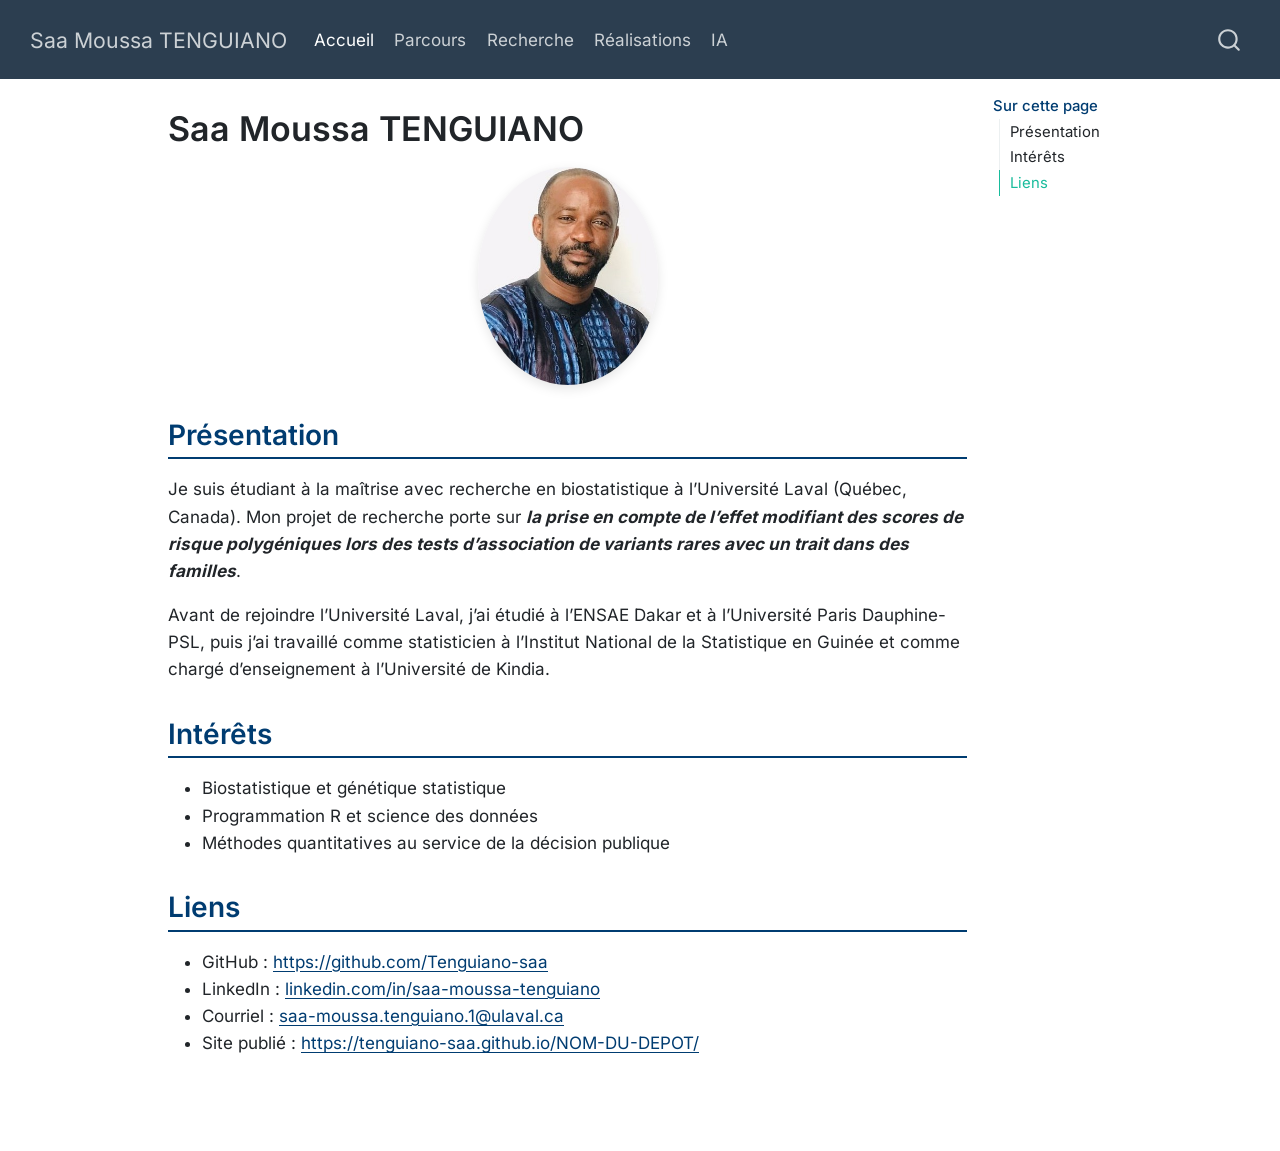
==== docs/index.html @ e4e44539 "Premier contenu du site" ====
<!DOCTYPE html>
<html xmlns="http://www.w3.org/1999/xhtml" lang="fr" xml:lang="fr"><head>

<meta charset="utf-8">
<meta name="generator" content="quarto-1.10.18">

<meta name="viewport" content="width=device-width, initial-scale=1.0, user-scalable=yes">


<title>Saa Moussa TENGUIANO</title>
<style>

span.smallcaps{font-variant: small-caps;}
div.columns{display: flex; gap: 1.5em;}
div.column{flex: auto;}
@media screen {
div.columns{gap: min(4vw, 1.5em);}
div.column{overflow-x: auto;}
}
div.hanging-indent{margin-left: 1.5em; text-indent: -1.5em;}
ul.task-list{list-style: none;}
ul.task-list li input[type="checkbox"] {
width: 0.8em;
margin: 0 0.8em 0.2em -1em;  vertical-align: middle;
}
</style>


<script>const headroomChanged = new CustomEvent("quarto-hrChanged", {
  detail: {},
  bubbles: true,
  cancelable: false,
  composed: false,
});

const announceDismiss = () => {
  const annEl = window.document.getElementById("quarto-announcement");
  if (annEl) {
    annEl.remove();

    const annId = annEl.getAttribute("data-announcement-id");
    window.localStorage.setItem(`quarto-announce-${annId}`, "true");
  }
};

const announceRegister = () => {
  const annEl = window.document.getElementById("quarto-announcement");
  if (annEl) {
    const annId = annEl.getAttribute("data-announcement-id");
    const isDismissed =
      window.localStorage.getItem(`quarto-announce-${annId}`) || false;
    if (isDismissed) {
      announceDismiss();
      return;
    } else {
      annEl.classList.remove("hidden");
    }

    const actionEl = annEl.querySelector(".quarto-announcement-action");
    if (actionEl) {
      actionEl.addEventListener("click", function (e) {
        e.preventDefault();
        // Hide the bar immediately
        announceDismiss();
      });
    }
  }
};

window.document.addEventListener("DOMContentLoaded", function () {
  let init = false;

  announceRegister();

  // Manage the back to top button, if one is present.
  let lastScrollTop = window.pageYOffset || document.documentElement.scrollTop;
  const scrollDownBuffer = 5;
  const scrollUpBuffer = 35;
  const btn = document.getElementById("quarto-back-to-top");
  const hideBackToTop = () => {
    btn.style.display = "none";
  };
  const showBackToTop = () => {
    btn.style.display = "inline-block";
  };
  if (btn) {
    window.document.addEventListener(
      "scroll",
      function () {
        const currentScrollTop =
          window.pageYOffset || document.documentElement.scrollTop;

        // Shows and hides the button 'intelligently' as the user scrolls
        if (currentScrollTop - scrollDownBuffer > lastScrollTop) {
          hideBackToTop();
          lastScrollTop = currentScrollTop <= 0 ? 0 : currentScrollTop;
        } else if (currentScrollTop < lastScrollTop - scrollUpBuffer) {
          showBackToTop();
          lastScrollTop = currentScrollTop <= 0 ? 0 : currentScrollTop;
        }

        // Show the button at the bottom, hides it at the top
        if (currentScrollTop <= 0) {
          hideBackToTop();
        } else if (
          window.innerHeight + currentScrollTop >=
          document.body.offsetHeight
        ) {
          showBackToTop();
        }
      },
      false
    );
  }

  function throttle(func, wait) {
    var timeout;
    return function () {
      const context = this;
      const args = arguments;
      const later = function () {
        clearTimeout(timeout);
        timeout = null;
        func.apply(context, args);
      };

      if (!timeout) {
        timeout = setTimeout(later, wait);
      }
    };
  }

  function headerOffset() {
    // Set an offset if there is are fixed top navbar
    const headerEl = window.document.querySelector("header.fixed-top");
    if (headerEl) {
      return headerEl.clientHeight;
    } else {
      return 0;
    }
  }

  function footerOffset() {
    const footerEl = window.document.querySelector("footer.footer");
    if (footerEl) {
      return footerEl.clientHeight;
    } else {
      return 0;
    }
  }

  function dashboardOffset() {
    const dashboardNavEl = window.document.getElementById(
      "quarto-dashboard-header"
    );
    if (dashboardNavEl !== null) {
      return dashboardNavEl.clientHeight;
    } else {
      return 0;
    }
  }

  function updateDocumentOffsetWithoutAnimation() {
    updateDocumentOffset(false);
  }

  function updateDocumentOffset(animated) {
    // set body offset
    const topOffset = headerOffset();
    const bodyOffset = topOffset + footerOffset() + dashboardOffset();
    const bodyEl = window.document.body;
    bodyEl.setAttribute("data-bs-offset", topOffset);
    bodyEl.style.paddingTop = topOffset + "px";

    // deal with sidebar offsets
    const sidebars = window.document.querySelectorAll(
      ".sidebar, .headroom-target"
    );
    sidebars.forEach((sidebar) => {
      if (!animated) {
        sidebar.classList.add("notransition");
        // Remove the no transition class after the animation has time to complete
        setTimeout(function () {
          sidebar.classList.remove("notransition");
        }, 201);
      }

      if (window.Headroom && sidebar.classList.contains("sidebar-unpinned")) {
        sidebar.style.top = "0";
        sidebar.style.maxHeight = "100vh";
      } else {
        sidebar.style.top = topOffset + "px";
        sidebar.style.maxHeight = "calc(100vh - " + topOffset + "px)";
      }
    });

    // allow space for footer
    const mainContainer = window.document.querySelector(".quarto-container");
    if (mainContainer) {
      mainContainer.style.minHeight = "calc(100vh - " + bodyOffset + "px)";
    }

    // link offset
    let linkStyle = window.document.querySelector("#quarto-target-style");
    if (!linkStyle) {
      linkStyle = window.document.createElement("style");
      linkStyle.setAttribute("id", "quarto-target-style");
      window.document.head.appendChild(linkStyle);
    }
    while (linkStyle.firstChild) {
      linkStyle.removeChild(linkStyle.firstChild);
    }
    if (topOffset > 0) {
      linkStyle.appendChild(
        window.document.createTextNode(`
      section:target::before {
        content: "";
        display: block;
        height: ${topOffset}px;
        margin: -${topOffset}px 0 0;
      }`)
      );
    }
    if (init) {
      window.dispatchEvent(headroomChanged);
    }
    init = true;
  }

  // initialize headroom
  var header = window.document.querySelector("#quarto-header");
  if (header && window.Headroom) {
    const headroom = new window.Headroom(header, {
      tolerance: 5,
      onPin: function () {
        const sidebars = window.document.querySelectorAll(
          ".sidebar, .headroom-target"
        );
        sidebars.forEach((sidebar) => {
          sidebar.classList.remove("sidebar-unpinned");
        });
        updateDocumentOffset();
      },
      onUnpin: function () {
        const sidebars = window.document.querySelectorAll(
          ".sidebar, .headroom-target"
        );
        sidebars.forEach((sidebar) => {
          sidebar.classList.add("sidebar-unpinned");
        });
        updateDocumentOffset();
      },
    });
    headroom.init();

    let frozen = false;
    window.quartoToggleHeadroom = function () {
      if (frozen) {
        headroom.unfreeze();
        frozen = false;
      } else {
        headroom.freeze();
        frozen = true;
      }
    };
  }

  window.addEventListener(
    "hashchange",
    function (e) {
      if (
        getComputedStyle(document.documentElement).scrollBehavior !== "smooth"
      ) {
        window.scrollTo(0, window.pageYOffset - headerOffset());
      }
    },
    false
  );

  // Observe size changed for the header
  const headerEl = window.document.querySelector("header.fixed-top");
  if (headerEl && window.ResizeObserver) {
    const observer = new window.ResizeObserver(() => {
      setTimeout(updateDocumentOffsetWithoutAnimation, 0);
    });
    observer.observe(headerEl, {
      attributes: true,
      childList: true,
      characterData: true,
    });
  } else {
    window.addEventListener(
      "resize",
      throttle(updateDocumentOffsetWithoutAnimation, 50)
    );
  }
  setTimeout(updateDocumentOffsetWithoutAnimation, 250);

  // fixup index.html links if we aren't on the filesystem
  if (window.location.protocol !== "file:") {
    const links = window.document.querySelectorAll("a");
    for (let i = 0; i < links.length; i++) {
      if (links[i].href) {
        links[i].dataset.originalHref = links[i].href;
        // only strip index.html at the end of the path (optionally followed
        // by a query or fragment) so that files like index.html.md
        // (alternate-format twins) are left alone (#14667)
        links[i].href = links[i].href.replace(/\/index\.html(?=[?#]|$)/, "/");
      }
    }

    // Fixup any sharing links that require urls
    // Append url to any sharing urls
    const sharingLinks = window.document.querySelectorAll(
      "a.sidebar-tools-main-item, a.quarto-navigation-tool, a.quarto-navbar-tools, a.quarto-navbar-tools-item"
    );
    for (let i = 0; i < sharingLinks.length; i++) {
      const sharingLink = sharingLinks[i];
      const href = sharingLink.getAttribute("href");
      if (href) {
        sharingLink.setAttribute(
          "href",
          href.replace("|url|", window.location.href)
        );
      }
    }

    // Scroll the active navigation item into view, if necessary
    const navSidebar = window.document.querySelector("nav#quarto-sidebar");
    if (navSidebar) {
      // Find the active item
      const activeItem = navSidebar.querySelector("li.sidebar-item a.active");
      if (activeItem) {
        // Wait for the scroll height and height to resolve by observing size changes on the
        // nav element that is scrollable
        const resizeObserver = new ResizeObserver((_entries) => {
          // The bottom of the element
          const elBottom = activeItem.offsetTop;
          const viewBottom = navSidebar.scrollTop + navSidebar.clientHeight;

          // The element height and scroll height are the same, then we are still loading
          if (viewBottom !== navSidebar.scrollHeight) {
            // Determine if the item isn't visible and scroll to it
            if (elBottom >= viewBottom) {
              navSidebar.scrollTop = elBottom;
            }

            // stop observing now since we've completed the scroll
            resizeObserver.unobserve(navSidebar);
          }
        });
        resizeObserver.observe(navSidebar);
      }
    }
  }
});
</script>
<script>/*!
 * headroom.js v0.12.0 - Give your page some headroom. Hide your header until you need it
 * Copyright (c) 2020 Nick Williams - http://wicky.nillia.ms/headroom.js
 * License: MIT
 */

!function(t,n){"object"==typeof exports&&"undefined"!=typeof module?module.exports=n():"function"==typeof define&&define.amd?define(n):(t=t||self).Headroom=n()}(this,function(){"use strict";function t(){return"undefined"!=typeof window}function d(t){return function(t){return t&&t.document&&function(t){return 9===t.nodeType}(t.document)}(t)?function(t){var n=t.document,o=n.body,s=n.documentElement;return{scrollHeight:function(){return Math.max(o.scrollHeight,s.scrollHeight,o.offsetHeight,s.offsetHeight,o.clientHeight,s.clientHeight)},height:function(){return t.innerHeight||s.clientHeight||o.clientHeight},scrollY:function(){return void 0!==t.pageYOffset?t.pageYOffset:(s||o.parentNode||o).scrollTop}}}(t):function(t){return{scrollHeight:function(){return Math.max(t.scrollHeight,t.offsetHeight,t.clientHeight)},height:function(){return Math.max(t.offsetHeight,t.clientHeight)},scrollY:function(){return t.scrollTop}}}(t)}function n(t,s,e){var n,o=function(){var n=!1;try{var t={get passive(){n=!0}};window.addEventListener("test",t,t),window.removeEventListener("test",t,t)}catch(t){n=!1}return n}(),i=!1,r=d(t),l=r.scrollY(),a={};function c(){var t=Math.round(r.scrollY()),n=r.height(),o=r.scrollHeight();a.scrollY=t,a.lastScrollY=l,a.direction=l<t?"down":"up",a.distance=Math.abs(t-l),a.isOutOfBounds=t<0||o<t+n,a.top=t<=s.offset[a.direction],a.bottom=o<=t+n,a.toleranceExceeded=a.distance>s.tolerance[a.direction],e(a),l=t,i=!1}function h(){i||(i=!0,n=requestAnimationFrame(c))}var u=!!o&&{passive:!0,capture:!1};return t.addEventListener("scroll",h,u),c(),{destroy:function(){cancelAnimationFrame(n),t.removeEventListener("scroll",h,u)}}}function o(t){return t===Object(t)?t:{down:t,up:t}}function s(t,n){n=n||{},Object.assign(this,s.options,n),this.classes=Object.assign({},s.options.classes,n.classes),this.elem=t,this.tolerance=o(this.tolerance),this.offset=o(this.offset),this.initialised=!1,this.frozen=!1}return s.prototype={constructor:s,init:function(){return s.cutsTheMustard&&!this.initialised&&(this.addClass("initial"),this.initialised=!0,setTimeout(function(t){t.scrollTracker=n(t.scroller,{offset:t.offset,tolerance:t.tolerance},t.update.bind(t))},100,this)),this},destroy:function(){this.initialised=!1,Object.keys(this.classes).forEach(this.removeClass,this),this.scrollTracker.destroy()},unpin:function(){!this.hasClass("pinned")&&this.hasClass("unpinned")||(this.addClass("unpinned"),this.removeClass("pinned"),this.onUnpin&&this.onUnpin.call(this))},pin:function(){this.hasClass("unpinned")&&(this.addClass("pinned"),this.removeClass("unpinned"),this.onPin&&this.onPin.call(this))},freeze:function(){this.frozen=!0,this.addClass("frozen")},unfreeze:function(){this.frozen=!1,this.removeClass("frozen")},top:function(){this.hasClass("top")||(this.addClass("top"),this.removeClass("notTop"),this.onTop&&this.onTop.call(this))},notTop:function(){this.hasClass("notTop")||(this.addClass("notTop"),this.removeClass("top"),this.onNotTop&&this.onNotTop.call(this))},bottom:function(){this.hasClass("bottom")||(this.addClass("bottom"),this.removeClass("notBottom"),this.onBottom&&this.onBottom.call(this))},notBottom:function(){this.hasClass("notBottom")||(this.addClass("notBottom"),this.removeClass("bottom"),this.onNotBottom&&this.onNotBottom.call(this))},shouldUnpin:function(t){return"down"===t.direction&&!t.top&&t.toleranceExceeded},shouldPin:function(t){return"up"===t.direction&&t.toleranceExceeded||t.top},addClass:function(t){this.elem.classList.add.apply(this.elem.classList,this.classes[t].split(" "))},removeClass:function(t){this.elem.classList.remove.apply(this.elem.classList,this.classes[t].split(" "))},hasClass:function(t){return this.classes[t].split(" ").every(function(t){return this.classList.contains(t)},this.elem)},update:function(t){t.isOutOfBounds||!0!==this.frozen&&(t.top?this.top():this.notTop(),t.bottom?this.bottom():this.notBottom(),this.shouldUnpin(t)?this.unpin():this.shouldPin(t)&&this.pin())}},s.options={tolerance:{up:0,down:0},offset:0,scroller:t()?window:null,classes:{frozen:"headroom--frozen",pinned:"headroom--pinned",unpinned:"headroom--unpinned",top:"headroom--top",notTop:"headroom--not-top",bottom:"headroom--bottom",notBottom:"headroom--not-bottom",initial:"headroom"}},s.cutsTheMustard=!!(t()&&function(){}.bind&&"classList"in document.documentElement&&Object.assign&&Object.keys&&requestAnimationFrame),s});
</script>
<script>/*!
 * clipboard.js v2.0.11
 * https://clipboardjs.com/
 *
 * Licensed MIT © Zeno Rocha
 */
!function(t,e){"object"==typeof exports&&"object"==typeof module?module.exports=e():"function"==typeof define&&define.amd?define([],e):"object"==typeof exports?exports.ClipboardJS=e():t.ClipboardJS=e()}(this,function(){return n={686:function(t,e,n){"use strict";n.d(e,{default:function(){return b}});var e=n(279),i=n.n(e),e=n(370),u=n.n(e),e=n(817),r=n.n(e);function c(t){try{return document.execCommand(t)}catch(t){return}}var a=function(t){t=r()(t);return c("cut"),t};function o(t,e){var n,o,t=(n=t,o="rtl"===document.documentElement.getAttribute("dir"),(t=document.createElement("textarea")).style.fontSize="12pt",t.style.border="0",t.style.padding="0",t.style.margin="0",t.style.position="absolute",t.style[o?"right":"left"]="-9999px",o=window.pageYOffset||document.documentElement.scrollTop,t.style.top="".concat(o,"px"),t.setAttribute("readonly",""),t.value=n,t);return e.container.appendChild(t),e=r()(t),c("copy"),t.remove(),e}var f=function(t){var e=1<arguments.length&&void 0!==arguments[1]?arguments[1]:{container:document.body},n="";return"string"==typeof t?n=o(t,e):t instanceof HTMLInputElement&&!["text","search","url","tel","password"].includes(null==t?void 0:t.type)?n=o(t.value,e):(n=r()(t),c("copy")),n};function l(t){return(l="function"==typeof Symbol&&"symbol"==typeof Symbol.iterator?function(t){return typeof t}:function(t){return t&&"function"==typeof Symbol&&t.constructor===Symbol&&t!==Symbol.prototype?"symbol":typeof t})(t)}var s=function(){var t=0<arguments.length&&void 0!==arguments[0]?arguments[0]:{},e=t.action,n=void 0===e?"copy":e,o=t.container,e=t.target,t=t.text;if("copy"!==n&&"cut"!==n)throw new Error('Invalid "action" value, use either "copy" or "cut"');if(void 0!==e){if(!e||"object"!==l(e)||1!==e.nodeType)throw new Error('Invalid "target" value, use a valid Element');if("copy"===n&&e.hasAttribute("disabled"))throw new Error('Invalid "target" attribute. Please use "readonly" instead of "disabled" attribute');if("cut"===n&&(e.hasAttribute("readonly")||e.hasAttribute("disabled")))throw new Error('Invalid "target" attribute. You can\'t cut text from elements with "readonly" or "disabled" attributes')}return t?f(t,{container:o}):e?"cut"===n?a(e):f(e,{container:o}):void 0};function p(t){return(p="function"==typeof Symbol&&"symbol"==typeof Symbol.iterator?function(t){return typeof t}:function(t){return t&&"function"==typeof Symbol&&t.constructor===Symbol&&t!==Symbol.prototype?"symbol":typeof t})(t)}function d(t,e){for(var n=0;n<e.length;n++){var o=e[n];o.enumerable=o.enumerable||!1,o.configurable=!0,"value"in o&&(o.writable=!0),Object.defineProperty(t,o.key,o)}}function y(t,e){return(y=Object.setPrototypeOf||function(t,e){return t.__proto__=e,t})(t,e)}function h(n){var o=function(){if("undefined"==typeof Reflect||!Reflect.construct)return!1;if(Reflect.construct.sham)return!1;if("function"==typeof Proxy)return!0;try{return Date.prototype.toString.call(Reflect.construct(Date,[],function(){})),!0}catch(t){return!1}}();return function(){var t,e=v(n);return t=o?(t=v(this).constructor,Reflect.construct(e,arguments,t)):e.apply(this,arguments),e=this,!(t=t)||"object"!==p(t)&&"function"!=typeof t?function(t){if(void 0!==t)return t;throw new ReferenceError("this hasn't been initialised - super() hasn't been called")}(e):t}}function v(t){return(v=Object.setPrototypeOf?Object.getPrototypeOf:function(t){return t.__proto__||Object.getPrototypeOf(t)})(t)}function m(t,e){t="data-clipboard-".concat(t);if(e.hasAttribute(t))return e.getAttribute(t)}var b=function(){!function(t,e){if("function"!=typeof e&&null!==e)throw new TypeError("Super expression must either be null or a function");t.prototype=Object.create(e&&e.prototype,{constructor:{value:t,writable:!0,configurable:!0}}),e&&y(t,e)}(r,i());var t,e,n,o=h(r);function r(t,e){var n;return function(t){if(!(t instanceof r))throw new TypeError("Cannot call a class as a function")}(this),(n=o.call(this)).resolveOptions(e),n.listenClick(t),n}return t=r,n=[{key:"copy",value:function(t){var e=1<arguments.length&&void 0!==arguments[1]?arguments[1]:{container:document.body};return f(t,e)}},{key:"cut",value:function(t){return a(t)}},{key:"isSupported",value:function(){var t=0<arguments.length&&void 0!==arguments[0]?arguments[0]:["copy","cut"],t="string"==typeof t?[t]:t,e=!!document.queryCommandSupported;return t.forEach(function(t){e=e&&!!document.queryCommandSupported(t)}),e}}],(e=[{key:"resolveOptions",value:function(){var t=0<arguments.length&&void 0!==arguments[0]?arguments[0]:{};this.action="function"==typeof t.action?t.action:this.defaultAction,this.target="function"==typeof t.target?t.target:this.defaultTarget,this.text="function"==typeof t.text?t.text:this.defaultText,this.container="object"===p(t.container)?t.container:document.body}},{key:"listenClick",value:function(t){var e=this;this.listener=u()(t,"click",function(t){return e.onClick(t)})}},{key:"onClick",value:function(t){var e=t.delegateTarget||t.currentTarget,n=this.action(e)||"copy",t=s({action:n,container:this.container,target:this.target(e),text:this.text(e)});this.emit(t?"success":"error",{action:n,text:t,trigger:e,clearSelection:function(){e&&e.focus(),window.getSelection().removeAllRanges()}})}},{key:"defaultAction",value:function(t){return m("action",t)}},{key:"defaultTarget",value:function(t){t=m("target",t);if(t)return document.querySelector(t)}},{key:"defaultText",value:function(t){return m("text",t)}},{key:"destroy",value:function(){this.listener.destroy()}}])&&d(t.prototype,e),n&&d(t,n),r}()},828:function(t){var e;"undefined"==typeof Element||Element.prototype.matches||((e=Element.prototype).matches=e.matchesSelector||e.mozMatchesSelector||e.msMatchesSelector||e.oMatchesSelector||e.webkitMatchesSelector),t.exports=function(t,e){for(;t&&9!==t.nodeType;){if("function"==typeof t.matches&&t.matches(e))return t;t=t.parentNode}}},438:function(t,e,n){var u=n(828);function i(t,e,n,o,r){var i=function(e,n,t,o){return function(t){t.delegateTarget=u(t.target,n),t.delegateTarget&&o.call(e,t)}}.apply(this,arguments);return t.addEventListener(n,i,r),{destroy:function(){t.removeEventListener(n,i,r)}}}t.exports=function(t,e,n,o,r){return"function"==typeof t.addEventListener?i.apply(null,arguments):"function"==typeof n?i.bind(null,document).apply(null,arguments):("string"==typeof t&&(t=document.querySelectorAll(t)),Array.prototype.map.call(t,function(t){return i(t,e,n,o,r)}))}},879:function(t,n){n.node=function(t){return void 0!==t&&t instanceof HTMLElement&&1===t.nodeType},n.nodeList=function(t){var e=Object.prototype.toString.call(t);return void 0!==t&&("[object NodeList]"===e||"[object HTMLCollection]"===e)&&"length"in t&&(0===t.length||n.node(t[0]))},n.string=function(t){return"string"==typeof t||t instanceof String},n.fn=function(t){return"[object Function]"===Object.prototype.toString.call(t)}},370:function(t,e,n){var f=n(879),l=n(438);t.exports=function(t,e,n){if(!t&&!e&&!n)throw new Error("Missing required arguments");if(!f.string(e))throw new TypeError("Second argument must be a String");if(!f.fn(n))throw new TypeError("Third argument must be a Function");if(f.node(t))return c=e,a=n,(u=t).addEventListener(c,a),{destroy:function(){u.removeEventListener(c,a)}};if(f.nodeList(t))return o=t,r=e,i=n,Array.prototype.forEach.call(o,function(t){t.addEventListener(r,i)}),{destroy:function(){Array.prototype.forEach.call(o,function(t){t.removeEventListener(r,i)})}};if(f.string(t))return t=t,e=e,n=n,l(document.body,t,e,n);throw new TypeError("First argument must be a String, HTMLElement, HTMLCollection, or NodeList");var o,r,i,u,c,a}},817:function(t){t.exports=function(t){var e,n="SELECT"===t.nodeName?(t.focus(),t.value):"INPUT"===t.nodeName||"TEXTAREA"===t.nodeName?((e=t.hasAttribute("readonly"))||t.setAttribute("readonly",""),t.select(),t.setSelectionRange(0,t.value.length),e||t.removeAttribute("readonly"),t.value):(t.hasAttribute("contenteditable")&&t.focus(),n=window.getSelection(),(e=document.createRange()).selectNodeContents(t),n.removeAllRanges(),n.addRange(e),n.toString());return n}},279:function(t){function e(){}e.prototype={on:function(t,e,n){var o=this.e||(this.e={});return(o[t]||(o[t]=[])).push({fn:e,ctx:n}),this},once:function(t,e,n){var o=this;function r(){o.off(t,r),e.apply(n,arguments)}return r._=e,this.on(t,r,n)},emit:function(t){for(var e=[].slice.call(arguments,1),n=((this.e||(this.e={}))[t]||[]).slice(),o=0,r=n.length;o<r;o++)n[o].fn.apply(n[o].ctx,e);return this},off:function(t,e){var n=this.e||(this.e={}),o=n[t],r=[];if(o&&e)for(var i=0,u=o.length;i<u;i++)o[i].fn!==e&&o[i].fn._!==e&&r.push(o[i]);return r.length?n[t]=r:delete n[t],this}},t.exports=e,t.exports.TinyEmitter=e}},r={},o.n=function(t){var e=t&&t.__esModule?function(){return t.default}:function(){return t};return o.d(e,{a:e}),e},o.d=function(t,e){for(var n in e)o.o(e,n)&&!o.o(t,n)&&Object.defineProperty(t,n,{enumerable:!0,get:e[n]})},o.o=function(t,e){return Object.prototype.hasOwnProperty.call(t,e)},o(686).default;function o(t){if(r[t])return r[t].exports;var e=r[t]={exports:{}};return n[t](e,e.exports,o),e.exports}var n,r});</script>
<script>/*! @algolia/autocomplete-js 1.19.1 | MIT License | © Algolia, Inc. and contributors | https://github.com/algolia/autocomplete */
!function(e,t){"object"==typeof exports&&"undefined"!=typeof module?t(exports):"function"==typeof define&&define.amd?define(["exports"],t):t((e="undefined"!=typeof globalThis?globalThis:e||self)["@algolia/autocomplete-js"]={})}(this,(function(e){"use strict";function t(e,t){var n=Object.keys(e);if(Object.getOwnPropertySymbols){var r=Object.getOwnPropertySymbols(e);t&&(r=r.filter((function(t){return Object.getOwnPropertyDescriptor(e,t).enumerable}))),n.push.apply(n,r)}return n}function n(e){for(var n=1;n<arguments.length;n++){var r=null!=arguments[n]?arguments[n]:{};n%2?t(Object(r),!0).forEach((function(t){o(e,t,r[t])})):Object.getOwnPropertyDescriptors?Object.defineProperties(e,Object.getOwnPropertyDescriptors(r)):t(Object(r)).forEach((function(t){Object.defineProperty(e,t,Object.getOwnPropertyDescriptor(r,t))}))}return e}function r(e){return r="function"==typeof Symbol&&"symbol"==typeof Symbol.iterator?function(e){return typeof e}:function(e){return e&&"function"==typeof Symbol&&e.constructor===Symbol&&e!==Symbol.prototype?"symbol":typeof e},r(e)}function o(e,t,n){return(t=function(e){var t=function(e,t){if("object"!=typeof e||null===e)return e;var n=e[Symbol.toPrimitive];if(void 0!==n){var r=n.call(e,t||"default");if("object"!=typeof r)return r;throw new TypeError("@@toPrimitive must return a primitive value.")}return("string"===t?String:Number)(e)}(e,"string");return"symbol"==typeof t?t:String(t)}(t))in e?Object.defineProperty(e,t,{value:n,enumerable:!0,configurable:!0,writable:!0}):e[t]=n,e}function i(){return i=Object.assign?Object.assign.bind():function(e){for(var t=1;t<arguments.length;t++){var n=arguments[t];for(var r in n)Object.prototype.hasOwnProperty.call(n,r)&&(e[r]=n[r])}return e},i.apply(this,arguments)}function u(e,t){if(null==e)return{};var n,r,o=function(e,t){if(null==e)return{};var n,r,o={},i=Object.keys(e);for(r=0;r<i.length;r++)n=i[r],t.indexOf(n)>=0||(o[n]=e[n]);return o}(e,t);if(Object.getOwnPropertySymbols){var i=Object.getOwnPropertySymbols(e);for(r=0;r<i.length;r++)n=i[r],t.indexOf(n)>=0||Object.prototype.propertyIsEnumerable.call(e,n)&&(o[n]=e[n])}return o}function a(e,t){return function(e){if(Array.isArray(e))return e}(e)||function(e,t){var n=null==e?null:"undefined"!=typeof Symbol&&e[Symbol.iterator]||e["@@iterator"];if(null!=n){var r,o,i,u,a=[],l=!0,c=!1;try{if(i=(n=n.call(e)).next,0===t){if(Object(n)!==n)return;l=!1}else for(;!(l=(r=i.call(n)).done)&&(a.push(r.value),a.length!==t);l=!0);}catch(e){c=!0,o=e}finally{try{if(!l&&null!=n.return&&(u=n.return(),Object(u)!==u))return}finally{if(c)throw o}}return a}}(e,t)||c(e,t)||function(){throw new TypeError("Invalid attempt to destructure non-iterable instance.\nIn order to be iterable, non-array objects must have a [Symbol.iterator]() method.")}()}function l(e){return function(e){if(Array.isArray(e))return s(e)}(e)||function(e){if("undefined"!=typeof Symbol&&null!=e[Symbol.iterator]||null!=e["@@iterator"])return Array.from(e)}(e)||c(e)||function(){throw new TypeError("Invalid attempt to spread non-iterable instance.\nIn order to be iterable, non-array objects must have a [Symbol.iterator]() method.")}()}function c(e,t){if(e){if("string"==typeof e)return s(e,t);var n=Object.prototype.toString.call(e).slice(8,-1);return"Object"===n&&e.constructor&&(n=e.constructor.name),"Map"===n||"Set"===n?Array.from(e):"Arguments"===n||/^(?:Ui|I)nt(?:8|16|32)(?:Clamped)?Array$/.test(n)?s(e,t):void 0}}function s(e,t){(null==t||t>e.length)&&(t=e.length);for(var n=0,r=new Array(t);n<t;n++)r[n]=e[n];return r}function f(e){return{current:e}}function p(e,t){var n=void 0;return function(){for(var r=arguments.length,o=new Array(r),i=0;i<r;i++)o[i]=arguments[i];n&&clearTimeout(n),n=setTimeout((function(){return e.apply(void 0,o)}),t)}}function m(e){return e.reduce((function(e,t){return e.concat(t)}),[])}var v=0;function d(){return"autocomplete-".concat(v++)}function y(e,t){return t.reduce((function(e,t){return e&&e[t]}),e)}function b(e){return 0===e.collections.length?0:e.collections.reduce((function(e,t){return e+t.items.length}),0)}function g(e){return e!==Object(e)}function h(e,t){if(e===t)return!0;if(g(e)||g(t)||"function"==typeof e||"function"==typeof t)return e===t;if(Object.keys(e).length!==Object.keys(t).length)return!1;for(var n=0,r=Object.keys(e);n<r.length;n++){var o=r[n];if(!(o in t))return!1;if(!h(e[o],t[o]))return!1}return!0}var _=function(){};var O="1.19.1",S=[{segment:"autocomplete-core",version:O}];function j(e){var t=e.item,n=e.items,r=void 0===n?[]:n;return{index:t.__autocomplete_indexName,items:[t],positions:[1+r.findIndex((function(e){return e.objectID===t.objectID}))],queryID:t.__autocomplete_queryID,algoliaSource:["autocomplete"]}}function P(e,t){return function(e){if(Array.isArray(e))return e}(e)||function(e,t){var n=null==e?null:"undefined"!=typeof Symbol&&e[Symbol.iterator]||e["@@iterator"];if(null!=n){var r,o,i,u,a=[],l=!0,c=!1;try{if(i=(n=n.call(e)).next,0===t){if(Object(n)!==n)return;l=!1}else for(;!(l=(r=i.call(n)).done)&&(a.push(r.value),a.length!==t);l=!0);}catch(e){c=!0,o=e}finally{try{if(!l&&null!=n.return&&(u=n.return(),Object(u)!==u))return}finally{if(c)throw o}}return a}}(e,t)||function(e,t){if(!e)return;if("string"==typeof e)return w(e,t);var n=Object.prototype.toString.call(e).slice(8,-1);"Object"===n&&e.constructor&&(n=e.constructor.name);if("Map"===n||"Set"===n)return Array.from(e);if("Arguments"===n||/^(?:Ui|I)nt(?:8|16|32)(?:Clamped)?Array$/.test(n))return w(e,t)}(e,t)||function(){throw new TypeError("Invalid attempt to destructure non-iterable instance.\nIn order to be iterable, non-array objects must have a [Symbol.iterator]() method.")}()}function w(e,t){(null==t||t>e.length)&&(t=e.length);for(var n=0,r=new Array(t);n<t;n++)r[n]=e[n];return r}var I=["items"],A=["items"];function E(e){return E="function"==typeof Symbol&&"symbol"==typeof Symbol.iterator?function(e){return typeof e}:function(e){return e&&"function"==typeof Symbol&&e.constructor===Symbol&&e!==Symbol.prototype?"symbol":typeof e},E(e)}function D(e){return function(e){if(Array.isArray(e))return C(e)}(e)||function(e){if("undefined"!=typeof Symbol&&null!=e[Symbol.iterator]||null!=e["@@iterator"])return Array.from(e)}(e)||function(e,t){if(!e)return;if("string"==typeof e)return C(e,t);var n=Object.prototype.toString.call(e).slice(8,-1);"Object"===n&&e.constructor&&(n=e.constructor.name);if("Map"===n||"Set"===n)return Array.from(e);if("Arguments"===n||/^(?:Ui|I)nt(?:8|16|32)(?:Clamped)?Array$/.test(n))return C(e,t)}(e)||function(){throw new TypeError("Invalid attempt to spread non-iterable instance.\nIn order to be iterable, non-array objects must have a [Symbol.iterator]() method.")}()}function C(e,t){(null==t||t>e.length)&&(t=e.length);for(var n=0,r=new Array(t);n<t;n++)r[n]=e[n];return r}function k(e,t){if(null==e)return{};var n,r,o=function(e,t){if(null==e)return{};var n,r,o={},i=Object.keys(e);for(r=0;r<i.length;r++)n=i[r],t.indexOf(n)>=0||(o[n]=e[n]);return o}(e,t);if(Object.getOwnPropertySymbols){var i=Object.getOwnPropertySymbols(e);for(r=0;r<i.length;r++)n=i[r],t.indexOf(n)>=0||Object.prototype.propertyIsEnumerable.call(e,n)&&(o[n]=e[n])}return o}function x(e,t){var n=Object.keys(e);if(Object.getOwnPropertySymbols){var r=Object.getOwnPropertySymbols(e);t&&(r=r.filter((function(t){return Object.getOwnPropertyDescriptor(e,t).enumerable}))),n.push.apply(n,r)}return n}function N(e){for(var t=1;t<arguments.length;t++){var n=null!=arguments[t]?arguments[t]:{};t%2?x(Object(n),!0).forEach((function(t){T(e,t,n[t])})):Object.getOwnPropertyDescriptors?Object.defineProperties(e,Object.getOwnPropertyDescriptors(n)):x(Object(n)).forEach((function(t){Object.defineProperty(e,t,Object.getOwnPropertyDescriptor(n,t))}))}return e}function T(e,t,n){return(t=function(e){var t=function(e,t){if("object"!==E(e)||null===e)return e;var n=e[Symbol.toPrimitive];if(void 0!==n){var r=n.call(e,t||"default");if("object"!==E(r))return r;throw new TypeError("@@toPrimitive must return a primitive value.")}return("string"===t?String:Number)(e)}(e,"string");return"symbol"===E(t)?t:String(t)}(t))in e?Object.defineProperty(e,t,{value:n,enumerable:!0,configurable:!0,writable:!0}):e[t]=n,e}function q(e){for(var t=arguments.length>1&&void 0!==arguments[1]?arguments[1]:20,n=[],r=0;r<e.objectIDs.length;r+=t)n.push(N(N({},e),{},{objectIDs:e.objectIDs.slice(r,r+t)}));return n}function B(e){return e.map((function(e){var t=e.items,n=k(e,I);return N(N({},n),{},{objectIDs:(null==t?void 0:t.map((function(e){return e.objectID})))||n.objectIDs})}))}function R(e){var t,n,r,o=(t=P((e.version||"").split(".").map(Number),2),n=t[0],r=t[1],n>=3||2===n&&r>=4||1===n&&r>=10);function i(t,n,r){if(o&&void 0!==r){var i=r[0].__autocomplete_algoliaCredentials,u={"X-Algolia-Application-Id":i.appId,"X-Algolia-API-Key":i.apiKey};e.apply(void 0,[t].concat(D(n),[{headers:u}]))}else e.apply(void 0,[t].concat(D(n)))}return{init:function(t,n){e("init",{appId:t,apiKey:n})},setAuthenticatedUserToken:function(t){e("setAuthenticatedUserToken",t)},setUserToken:function(t){e("setUserToken",t)},clickedObjectIDsAfterSearch:function(){for(var e=arguments.length,t=new Array(e),n=0;n<e;n++)t[n]=arguments[n];t.length>0&&i("clickedObjectIDsAfterSearch",B(t),t[0].items)},clickedObjectIDs:function(){for(var e=arguments.length,t=new Array(e),n=0;n<e;n++)t[n]=arguments[n];t.length>0&&i("clickedObjectIDs",B(t),t[0].items)},clickedFilters:function(){for(var t=arguments.length,n=new Array(t),r=0;r<t;r++)n[r]=arguments[r];n.length>0&&e.apply(void 0,["clickedFilters"].concat(n))},convertedObjectIDsAfterSearch:function(){for(var e=arguments.length,t=new Array(e),n=0;n<e;n++)t[n]=arguments[n];t.length>0&&i("convertedObjectIDsAfterSearch",B(t),t[0].items)},convertedObjectIDs:function(){for(var e=arguments.length,t=new Array(e),n=0;n<e;n++)t[n]=arguments[n];t.length>0&&i("convertedObjectIDs",B(t),t[0].items)},convertedFilters:function(){for(var t=arguments.length,n=new Array(t),r=0;r<t;r++)n[r]=arguments[r];n.length>0&&e.apply(void 0,["convertedFilters"].concat(n))},viewedObjectIDs:function(){for(var e=arguments.length,t=new Array(e),n=0;n<e;n++)t[n]=arguments[n];t.length>0&&t.reduce((function(e,t){var n=t.items,r=k(t,A);return[].concat(D(e),D(q(N(N({},r),{},{objectIDs:(null==n?void 0:n.map((function(e){return e.objectID})))||r.objectIDs})).map((function(e){return{items:n,payload:e}}))))}),[]).forEach((function(e){var t=e.items;return i("viewedObjectIDs",[e.payload],t)}))},viewedFilters:function(){for(var t=arguments.length,n=new Array(t),r=0;r<t;r++)n[r]=arguments[r];n.length>0&&e.apply(void 0,["viewedFilters"].concat(n))}}}function L(e){var t=e.items.reduce((function(e,t){var n;return e[t.__autocomplete_indexName]=(null!==(n=e[t.__autocomplete_indexName])&&void 0!==n?n:[]).concat(t),e}),{});return Object.keys(t).map((function(e){return{index:e,items:t[e],algoliaSource:["autocomplete"]}}))}function F(e){return e.objectID&&e.__autocomplete_indexName&&e.__autocomplete_queryID}function U(e){return U="function"==typeof Symbol&&"symbol"==typeof Symbol.iterator?function(e){return typeof e}:function(e){return e&&"function"==typeof Symbol&&e.constructor===Symbol&&e!==Symbol.prototype?"symbol":typeof e},U(e)}function M(e){return function(e){if(Array.isArray(e))return H(e)}(e)||function(e){if("undefined"!=typeof Symbol&&null!=e[Symbol.iterator]||null!=e["@@iterator"])return Array.from(e)}(e)||function(e,t){if(!e)return;if("string"==typeof e)return H(e,t);var n=Object.prototype.toString.call(e).slice(8,-1);"Object"===n&&e.constructor&&(n=e.constructor.name);if("Map"===n||"Set"===n)return Array.from(e);if("Arguments"===n||/^(?:Ui|I)nt(?:8|16|32)(?:Clamped)?Array$/.test(n))return H(e,t)}(e)||function(){throw new TypeError("Invalid attempt to spread non-iterable instance.\nIn order to be iterable, non-array objects must have a [Symbol.iterator]() method.")}()}function H(e,t){(null==t||t>e.length)&&(t=e.length);for(var n=0,r=new Array(t);n<t;n++)r[n]=e[n];return r}function V(e,t){var n=Object.keys(e);if(Object.getOwnPropertySymbols){var r=Object.getOwnPropertySymbols(e);t&&(r=r.filter((function(t){return Object.getOwnPropertyDescriptor(e,t).enumerable}))),n.push.apply(n,r)}return n}function W(e){for(var t=1;t<arguments.length;t++){var n=null!=arguments[t]?arguments[t]:{};t%2?V(Object(n),!0).forEach((function(t){Q(e,t,n[t])})):Object.getOwnPropertyDescriptors?Object.defineProperties(e,Object.getOwnPropertyDescriptors(n)):V(Object(n)).forEach((function(t){Object.defineProperty(e,t,Object.getOwnPropertyDescriptor(n,t))}))}return e}function Q(e,t,n){return(t=function(e){var t=function(e,t){if("object"!==U(e)||null===e)return e;var n=e[Symbol.toPrimitive];if(void 0!==n){var r=n.call(e,t||"default");if("object"!==U(r))return r;throw new TypeError("@@toPrimitive must return a primitive value.")}return("string"===t?String:Number)(e)}(e,"string");return"symbol"===U(t)?t:String(t)}(t))in e?Object.defineProperty(e,t,{value:n,enumerable:!0,configurable:!0,writable:!0}):e[t]=n,e}var K="2.15.0",$="https://cdn.jsdelivr.net/npm/search-insights@".concat(K,"/dist/search-insights.min.js"),z=p((function(e){var t=e.onItemsChange,n=e.items,r=e.insights,o=e.state;t({insights:r,insightsEvents:L({items:n}).map((function(e){return W({eventName:"Items Viewed"},e)})),state:o})}),400);function G(e){var t=function(e){return W({onItemsChange:function(e){var t=e.insights,n=e.insightsEvents,r=e.state;t.viewedObjectIDs.apply(t,M(n.map((function(e){return W(W({},e),{},{algoliaSource:J(e.algoliaSource,r.context)})}))))},onSelect:function(e){var t=e.insights,n=e.insightsEvents,r=e.state;t.clickedObjectIDsAfterSearch.apply(t,M(n.map((function(e){return W(W({},e),{},{algoliaSource:J(e.algoliaSource,r.context)})}))))},onActive:_,__autocomplete_clickAnalytics:!0},e)}(e),n=t.insightsClient,r=t.insightsInitParams,o=t.onItemsChange,i=t.onSelect,u=t.onActive,a=t.__autocomplete_clickAnalytics,l=n;if(n||function(e){if("undefined"!=typeof window)e({window:window})}((function(e){var t=e.window,n=t.AlgoliaAnalyticsObject||"aa";"string"==typeof n&&(l=t[n]),l||(t.AlgoliaAnalyticsObject=n,t[n]||(t[n]=function(){t[n].queue||(t[n].queue=[]);for(var e=arguments.length,r=new Array(e),o=0;o<e;o++)r[o]=arguments[o];t[n].queue.push(r)}),t[n].version=K,l=t[n],function(e){var t="[Autocomplete]: Could not load search-insights.js. Please load it manually following https://alg.li/insights-autocomplete";try{var n=e.document.createElement("script");n.async=!0,n.src=$,n.onerror=function(){console.error(t)},document.body.appendChild(n)}catch(e){console.error(t)}}(t))})),!l)return{};r&&l("init",W({partial:!0},r));var c=R(l),s=f([]),m=p((function(e){var t=e.state;if(t.isOpen){var n=t.collections.reduce((function(e,t){return[].concat(M(e),M(t.items))}),[]).filter(F);h(s.current.map((function(e){return e.objectID})),n.map((function(e){return e.objectID})))||(s.current=n,n.length>0&&z({onItemsChange:o,items:n,insights:c,state:t}))}}),0);return{name:"aa.algoliaInsightsPlugin",subscribe:function(e){var t=e.setContext,n=e.onSelect,r=e.onActive;function o(e){t({algoliaInsightsPlugin:{__algoliaSearchParameters:W(W({},a?{clickAnalytics:!0}:{}),e?{userToken:X(e)}:{}),insights:c}})}l("addAlgoliaAgent","insights-plugin"),o(),l("onUserTokenChange",(function(e){o(e)})),l("getUserToken",null,(function(e,t){o(t)})),n((function(e){var t=e.item,n=e.state,r=e.event,o=e.source;F(t)&&i({state:n,event:r,insights:c,item:t,insightsEvents:[W({eventName:"Item Selected"},j({item:t,items:o.getItems().filter(F)}))]})})),r((function(e){var t=e.item,n=e.source,r=e.state,o=e.event;F(t)&&u({state:r,event:o,insights:c,item:t,insightsEvents:[W({eventName:"Item Active"},j({item:t,items:n.getItems().filter(F)}))]})}))},onStateChange:function(e){var t=e.state;m({state:t})},__autocomplete_pluginOptions:e}}function J(){var e,t=arguments.length>0&&void 0!==arguments[0]?arguments[0]:[],n=arguments.length>1?arguments[1]:void 0;return[].concat(M(t),["autocomplete-internal"],M(null!==(e=n.algoliaInsightsPlugin)&&void 0!==e&&e.__automaticInsights?["autocomplete-automatic"]:[]))}function X(e){return"number"==typeof e?e.toString():e}function Y(e,t){var n=t;return{then:function(t,r){return Y(e.then(ee(t,n,e),ee(r,n,e)),n)},catch:function(t){return Y(e.catch(ee(t,n,e)),n)},finally:function(t){return t&&n.onCancelList.push(t),Y(e.finally(ee(t&&function(){return n.onCancelList=[],t()},n,e)),n)},cancel:function(){n.isCanceled=!0;var e=n.onCancelList;n.onCancelList=[],e.forEach((function(e){e()}))},isCanceled:function(){return!0===n.isCanceled}}}function Z(e){return Y(e,{isCanceled:!1,onCancelList:[]})}function ee(e,t,n){return e?function(n){return t.isCanceled?n:e(n)}:n}var te,ne=!0;function re(e,t,n,r){if(!n)return null;if(e<0&&(null===t||null!==r&&0===t))return n+e;var o=(null===t?-1:t)+e;return o<=-1||o>=n?null===r?null:0:o}function oe(e,t){var n=Object.keys(e);if(Object.getOwnPropertySymbols){var r=Object.getOwnPropertySymbols(e);t&&(r=r.filter((function(t){return Object.getOwnPropertyDescriptor(e,t).enumerable}))),n.push.apply(n,r)}return n}function ie(e){for(var t=1;t<arguments.length;t++){var n=null!=arguments[t]?arguments[t]:{};t%2?oe(Object(n),!0).forEach((function(t){ue(e,t,n[t])})):Object.getOwnPropertyDescriptors?Object.defineProperties(e,Object.getOwnPropertyDescriptors(n)):oe(Object(n)).forEach((function(t){Object.defineProperty(e,t,Object.getOwnPropertyDescriptor(n,t))}))}return e}function ue(e,t,n){return(t=function(e){var t=function(e,t){if("object"!==ae(e)||null===e)return e;var n=e[Symbol.toPrimitive];if(void 0!==n){var r=n.call(e,t||"default");if("object"!==ae(r))return r;throw new TypeError("@@toPrimitive must return a primitive value.")}return("string"===t?String:Number)(e)}(e,"string");return"symbol"===ae(t)?t:String(t)}(t))in e?Object.defineProperty(e,t,{value:n,enumerable:!0,configurable:!0,writable:!0}):e[t]=n,e}function ae(e){return ae="function"==typeof Symbol&&"symbol"==typeof Symbol.iterator?function(e){return typeof e}:function(e){return e&&"function"==typeof Symbol&&e.constructor===Symbol&&e!==Symbol.prototype?"symbol":typeof e},ae(e)}function le(e,t){var n="undefined"!=typeof Symbol&&e[Symbol.iterator]||e["@@iterator"];if(!n){if(Array.isArray(e)||(n=function(e,t){if(!e)return;if("string"==typeof e)return ce(e,t);var n=Object.prototype.toString.call(e).slice(8,-1);"Object"===n&&e.constructor&&(n=e.constructor.name);if("Map"===n||"Set"===n)return Array.from(e);if("Arguments"===n||/^(?:Ui|I)nt(?:8|16|32)(?:Clamped)?Array$/.test(n))return ce(e,t)}(e))||t&&e&&"number"==typeof e.length){n&&(e=n);var r=0,o=function(){};return{s:o,n:function(){return r>=e.length?{done:!0}:{done:!1,value:e[r++]}},e:function(e){throw e},f:o}}throw new TypeError("Invalid attempt to iterate non-iterable instance.\nIn order to be iterable, non-array objects must have a [Symbol.iterator]() method.")}var i,u=!0,a=!1;return{s:function(){n=n.call(e)},n:function(){var e=n.next();return u=e.done,e},e:function(e){a=!0,i=e},f:function(){try{u||null==n.return||n.return()}finally{if(a)throw i}}}}function ce(e,t){(null==t||t>e.length)&&(t=e.length);for(var n=0,r=new Array(t);n<t;n++)r[n]=e[n];return r}var se=function(e,t){var n,r=!1,o=[],i=le(e);try{for(i.s();!(n=i.n()).done;){var u,a,l,c=null===(u=n.value.__autocomplete_pluginOptions)||void 0===u||null===(a=(l=u).awaitSubmit)||void 0===a?void 0:a.call(l);if("number"==typeof c)o.push(c);else if(!0===c){r=!0;break}}}catch(e){i.e(e)}finally{i.f()}return r?t.wait():o.length>0?t.wait(Math.max.apply(Math,o)):void 0};function fe(e){var t=function(e){var t=e.collections.map((function(e){return e.items.length})).reduce((function(e,t,n){var r=(e[n-1]||0)+t;return e.push(r),e}),[]).reduce((function(t,n){return n<=e.activeItemId?t+1:t}),0);return e.collections[t]}(e);if(!t)return null;var n=t.items[function(e){for(var t=e.state,n=e.collection,r=!1,o=0,i=0;!1===r;){var u=t.collections[o];if(u===n){r=!0;break}i+=u.items.length,o++}return t.activeItemId-i}({state:e,collection:t})],r=t.source;return{item:n,itemInputValue:r.getItemInputValue({item:n,state:e}),itemUrl:r.getItemUrl({item:n,state:e}),source:r}}function pe(e,t,n){return[e,null==n?void 0:n.sourceId,t].filter(Boolean).join("-").replace(/\s/g,"")}var me=/((gt|sm)-|galaxy nexus)|samsung[- ]|samsungbrowser/i;function ve(e){return e.nativeEvent||e}function de(e){return de="function"==typeof Symbol&&"symbol"==typeof Symbol.iterator?function(e){return typeof e}:function(e){return e&&"function"==typeof Symbol&&e.constructor===Symbol&&e!==Symbol.prototype?"symbol":typeof e},de(e)}function ye(e,t){var n=Object.keys(e);if(Object.getOwnPropertySymbols){var r=Object.getOwnPropertySymbols(e);t&&(r=r.filter((function(t){return Object.getOwnPropertyDescriptor(e,t).enumerable}))),n.push.apply(n,r)}return n}function be(e,t,n){return(t=function(e){var t=function(e,t){if("object"!==de(e)||null===e)return e;var n=e[Symbol.toPrimitive];if(void 0!==n){var r=n.call(e,t||"default");if("object"!==de(r))return r;throw new TypeError("@@toPrimitive must return a primitive value.")}return("string"===t?String:Number)(e)}(e,"string");return"symbol"===de(t)?t:String(t)}(t))in e?Object.defineProperty(e,t,{value:n,enumerable:!0,configurable:!0,writable:!0}):e[t]=n,e}function ge(e,t,n){var r,o=t.initialState;return{getState:function(){return o},dispatch:function(r,i){var u=function(e){for(var t=1;t<arguments.length;t++){var n=null!=arguments[t]?arguments[t]:{};t%2?ye(Object(n),!0).forEach((function(t){be(e,t,n[t])})):Object.getOwnPropertyDescriptors?Object.defineProperties(e,Object.getOwnPropertyDescriptors(n)):ye(Object(n)).forEach((function(t){Object.defineProperty(e,t,Object.getOwnPropertyDescriptor(n,t))}))}return e}({},o);o=e(o,{type:r,props:t,payload:i}),n({state:o,prevState:u})},pendingRequests:(r=[],{add:function(e){return r.push(e),e.finally((function(){r=r.filter((function(t){return t!==e}))}))},cancelAll:function(){r.forEach((function(e){return e.cancel()}))},isEmpty:function(){return 0===r.length},wait:function(e){return ne?(ne=!1,te=e?Promise.race([Promise.all(r),new Promise((function(t){return setTimeout(t,e)}))]):Promise.all(r),te.then((function(){ne=!0}))):te}})}}function he(e){return he="function"==typeof Symbol&&"symbol"==typeof Symbol.iterator?function(e){return typeof e}:function(e){return e&&"function"==typeof Symbol&&e.constructor===Symbol&&e!==Symbol.prototype?"symbol":typeof e},he(e)}function _e(e,t){var n=Object.keys(e);if(Object.getOwnPropertySymbols){var r=Object.getOwnPropertySymbols(e);t&&(r=r.filter((function(t){return Object.getOwnPropertyDescriptor(e,t).enumerable}))),n.push.apply(n,r)}return n}function Oe(e){for(var t=1;t<arguments.length;t++){var n=null!=arguments[t]?arguments[t]:{};t%2?_e(Object(n),!0).forEach((function(t){Se(e,t,n[t])})):Object.getOwnPropertyDescriptors?Object.defineProperties(e,Object.getOwnPropertyDescriptors(n)):_e(Object(n)).forEach((function(t){Object.defineProperty(e,t,Object.getOwnPropertyDescriptor(n,t))}))}return e}function Se(e,t,n){return(t=function(e){var t=function(e,t){if("object"!==he(e)||null===e)return e;var n=e[Symbol.toPrimitive];if(void 0!==n){var r=n.call(e,t||"default");if("object"!==he(r))return r;throw new TypeError("@@toPrimitive must return a primitive value.")}return("string"===t?String:Number)(e)}(e,"string");return"symbol"===he(t)?t:String(t)}(t))in e?Object.defineProperty(e,t,{value:n,enumerable:!0,configurable:!0,writable:!0}):e[t]=n,e}function je(e){return je="function"==typeof Symbol&&"symbol"==typeof Symbol.iterator?function(e){return typeof e}:function(e){return e&&"function"==typeof Symbol&&e.constructor===Symbol&&e!==Symbol.prototype?"symbol":typeof e},je(e)}function Pe(e){return function(e){if(Array.isArray(e))return we(e)}(e)||function(e){if("undefined"!=typeof Symbol&&null!=e[Symbol.iterator]||null!=e["@@iterator"])return Array.from(e)}(e)||function(e,t){if(!e)return;if("string"==typeof e)return we(e,t);var n=Object.prototype.toString.call(e).slice(8,-1);"Object"===n&&e.constructor&&(n=e.constructor.name);if("Map"===n||"Set"===n)return Array.from(e);if("Arguments"===n||/^(?:Ui|I)nt(?:8|16|32)(?:Clamped)?Array$/.test(n))return we(e,t)}(e)||function(){throw new TypeError("Invalid attempt to spread non-iterable instance.\nIn order to be iterable, non-array objects must have a [Symbol.iterator]() method.")}()}function we(e,t){(null==t||t>e.length)&&(t=e.length);for(var n=0,r=new Array(t);n<t;n++)r[n]=e[n];return r}function Ie(e,t){var n=Object.keys(e);if(Object.getOwnPropertySymbols){var r=Object.getOwnPropertySymbols(e);t&&(r=r.filter((function(t){return Object.getOwnPropertyDescriptor(e,t).enumerable}))),n.push.apply(n,r)}return n}function Ae(e){for(var t=1;t<arguments.length;t++){var n=null!=arguments[t]?arguments[t]:{};t%2?Ie(Object(n),!0).forEach((function(t){Ee(e,t,n[t])})):Object.getOwnPropertyDescriptors?Object.defineProperties(e,Object.getOwnPropertyDescriptors(n)):Ie(Object(n)).forEach((function(t){Object.defineProperty(e,t,Object.getOwnPropertyDescriptor(n,t))}))}return e}function Ee(e,t,n){return(t=function(e){var t=function(e,t){if("object"!==je(e)||null===e)return e;var n=e[Symbol.toPrimitive];if(void 0!==n){var r=n.call(e,t||"default");if("object"!==je(r))return r;throw new TypeError("@@toPrimitive must return a primitive value.")}return("string"===t?String:Number)(e)}(e,"string");return"symbol"===je(t)?t:String(t)}(t))in e?Object.defineProperty(e,t,{value:n,enumerable:!0,configurable:!0,writable:!0}):e[t]=n,e}function De(e,t){var n,r="undefined"!=typeof window?window:{},o=e.plugins||[];return Ae(Ae({debug:!1,openOnFocus:!1,enterKeyHint:void 0,ignoreCompositionEvents:!1,placeholder:"",autoFocus:!1,defaultActiveItemId:null,stallThreshold:300,insights:void 0,environment:r,shouldPanelOpen:function(e){return b(e.state)>0},reshape:function(e){return e.sources}},e),{},{id:null!==(n=e.id)&&void 0!==n?n:d(),plugins:o,initialState:Ae({activeItemId:null,query:"",completion:null,collections:[],isOpen:!1,status:"idle",context:{}},e.initialState),onStateChange:function(t){var n;null===(n=e.onStateChange)||void 0===n||n.call(e,t),o.forEach((function(e){var n;return null===(n=e.onStateChange)||void 0===n?void 0:n.call(e,t)}))},onSubmit:function(t){var n;null===(n=e.onSubmit)||void 0===n||n.call(e,t),o.forEach((function(e){var n;return null===(n=e.onSubmit)||void 0===n?void 0:n.call(e,t)}))},onReset:function(t){var n;null===(n=e.onReset)||void 0===n||n.call(e,t),o.forEach((function(e){var n;return null===(n=e.onReset)||void 0===n?void 0:n.call(e,t)}))},getSources:function(n){return Promise.all([].concat(Pe(o.map((function(e){return e.getSources}))),[e.getSources]).filter(Boolean).map((function(e){return function(e,t){var n=[];return Promise.resolve(e(t)).then((function(e){return Promise.all(e.filter((function(e){return Boolean(e)})).map((function(e){if(e.sourceId,n.includes(e.sourceId))throw new Error("[Autocomplete] The `sourceId` ".concat(JSON.stringify(e.sourceId)," is not unique."));n.push(e.sourceId);var t={getItemInputValue:function(e){return e.state.query},getItemUrl:function(){},onSelect:function(e){(0,e.setIsOpen)(!1)},onActive:_,onResolve:_};Object.keys(t).forEach((function(e){t[e].__default=!0}));var r=ie(ie({},t),e);return Promise.resolve(r)})))}))}(e,n)}))).then((function(e){return m(e)})).then((function(e){return e.map((function(e){return Ae(Ae({},e),{},{onSelect:function(n){e.onSelect(n),t.forEach((function(e){var t;return null===(t=e.onSelect)||void 0===t?void 0:t.call(e,n)}))},onActive:function(n){e.onActive(n),t.forEach((function(e){var t;return null===(t=e.onActive)||void 0===t?void 0:t.call(e,n)}))},onResolve:function(n){e.onResolve(n),t.forEach((function(e){var t;return null===(t=e.onResolve)||void 0===t?void 0:t.call(e,n)}))}})}))}))},navigator:Ae({navigate:function(e){var t=e.itemUrl;r.location.assign(t)},navigateNewTab:function(e){var t=e.itemUrl,n=r.open(t,"_blank","noopener");null==n||n.focus()},navigateNewWindow:function(e){var t=e.itemUrl;r.open(t,"_blank","noopener")}},e.navigator)})}function Ce(e){return Ce="function"==typeof Symbol&&"symbol"==typeof Symbol.iterator?function(e){return typeof e}:function(e){return e&&"function"==typeof Symbol&&e.constructor===Symbol&&e!==Symbol.prototype?"symbol":typeof e},Ce(e)}function ke(e,t){var n=Object.keys(e);if(Object.getOwnPropertySymbols){var r=Object.getOwnPropertySymbols(e);t&&(r=r.filter((function(t){return Object.getOwnPropertyDescriptor(e,t).enumerable}))),n.push.apply(n,r)}return n}function xe(e){for(var t=1;t<arguments.length;t++){var n=null!=arguments[t]?arguments[t]:{};t%2?ke(Object(n),!0).forEach((function(t){Ne(e,t,n[t])})):Object.getOwnPropertyDescriptors?Object.defineProperties(e,Object.getOwnPropertyDescriptors(n)):ke(Object(n)).forEach((function(t){Object.defineProperty(e,t,Object.getOwnPropertyDescriptor(n,t))}))}return e}function Ne(e,t,n){return(t=function(e){var t=function(e,t){if("object"!==Ce(e)||null===e)return e;var n=e[Symbol.toPrimitive];if(void 0!==n){var r=n.call(e,t||"default");if("object"!==Ce(r))return r;throw new TypeError("@@toPrimitive must return a primitive value.")}return("string"===t?String:Number)(e)}(e,"string");return"symbol"===Ce(t)?t:String(t)}(t))in e?Object.defineProperty(e,t,{value:n,enumerable:!0,configurable:!0,writable:!0}):e[t]=n,e}function Te(e){return Te="function"==typeof Symbol&&"symbol"==typeof Symbol.iterator?function(e){return typeof e}:function(e){return e&&"function"==typeof Symbol&&e.constructor===Symbol&&e!==Symbol.prototype?"symbol":typeof e},Te(e)}function qe(e,t){var n=Object.keys(e);if(Object.getOwnPropertySymbols){var r=Object.getOwnPropertySymbols(e);t&&(r=r.filter((function(t){return Object.getOwnPropertyDescriptor(e,t).enumerable}))),n.push.apply(n,r)}return n}function Be(e){for(var t=1;t<arguments.length;t++){var n=null!=arguments[t]?arguments[t]:{};t%2?qe(Object(n),!0).forEach((function(t){Re(e,t,n[t])})):Object.getOwnPropertyDescriptors?Object.defineProperties(e,Object.getOwnPropertyDescriptors(n)):qe(Object(n)).forEach((function(t){Object.defineProperty(e,t,Object.getOwnPropertyDescriptor(n,t))}))}return e}function Re(e,t,n){return(t=function(e){var t=function(e,t){if("object"!==Te(e)||null===e)return e;var n=e[Symbol.toPrimitive];if(void 0!==n){var r=n.call(e,t||"default");if("object"!==Te(r))return r;throw new TypeError("@@toPrimitive must return a primitive value.")}return("string"===t?String:Number)(e)}(e,"string");return"symbol"===Te(t)?t:String(t)}(t))in e?Object.defineProperty(e,t,{value:n,enumerable:!0,configurable:!0,writable:!0}):e[t]=n,e}function Le(e){return function(e){if(Array.isArray(e))return Fe(e)}(e)||function(e){if("undefined"!=typeof Symbol&&null!=e[Symbol.iterator]||null!=e["@@iterator"])return Array.from(e)}(e)||function(e,t){if(!e)return;if("string"==typeof e)return Fe(e,t);var n=Object.prototype.toString.call(e).slice(8,-1);"Object"===n&&e.constructor&&(n=e.constructor.name);if("Map"===n||"Set"===n)return Array.from(e);if("Arguments"===n||/^(?:Ui|I)nt(?:8|16|32)(?:Clamped)?Array$/.test(n))return Fe(e,t)}(e)||function(){throw new TypeError("Invalid attempt to spread non-iterable instance.\nIn order to be iterable, non-array objects must have a [Symbol.iterator]() method.")}()}function Fe(e,t){(null==t||t>e.length)&&(t=e.length);for(var n=0,r=new Array(t);n<t;n++)r[n]=e[n];return r}function Ue(e){return Boolean(e.execute)}function Me(e,t,n){if(o=e,Boolean(null==o?void 0:o.execute)){var r="algolia"===e.requesterId?Object.assign.apply(Object,[{}].concat(Le(Object.keys(n.context).map((function(e){var t;return null===(t=n.context[e])||void 0===t?void 0:t.__algoliaSearchParameters}))))):{};return Be(Be({},e),{},{requests:e.queries.map((function(n){return{query:"algolia"===e.requesterId?Be(Be({},n),{},{params:Be(Be({},r),n.params)}):n,sourceId:t,transformResponse:e.transformResponse}}))})}var o;return{items:e,sourceId:t}}function He(e){var t=e.reduce((function(e,t){if(!Ue(t))return e.push(t),e;var n=t.searchClient,r=t.execute,o=t.requesterId,i=t.requests,u=e.find((function(e){return Ue(t)&&Ue(e)&&e.searchClient===n&&Boolean(o)&&e.requesterId===o}));if(u){var a;(a=u.items).push.apply(a,Le(i))}else{var l={execute:r,requesterId:o,items:i,searchClient:n};e.push(l)}return e}),[]).map((function(e){if(!Ue(e))return Promise.resolve(e);var t=e,n=t.execute,r=t.items;return n({searchClient:t.searchClient,requests:r})}));return Promise.all(t).then((function(e){return m(e)}))}function Ve(e,t,n){return t.map((function(t){var r,o=e.filter((function(e){return e.sourceId===t.sourceId})),i=o.map((function(e){return e.items})),u=o[0].transformResponse,a=u?u({results:r=i,hits:r.map((function(e){return e.hits})).filter(Boolean),facetHits:r.map((function(e){var t;return null===(t=e.facetHits)||void 0===t?void 0:t.map((function(e){return{label:e.value,count:e.count,_highlightResult:{label:{value:e.highlighted}}}}))})).filter(Boolean)}):i;return t.onResolve({source:t,results:i,items:a,state:n.getState()}),a.every(Boolean),'The `getItems` function from source "'.concat(t.sourceId,'" must return an array of items but returned ').concat(JSON.stringify(void 0),".\n\nDid you forget to return items?\n\nSee: https://www.algolia.com/doc/ui-libraries/autocomplete/core-concepts/sources/#param-getitems"),{source:t,items:a}}))}function We(e){return We="function"==typeof Symbol&&"symbol"==typeof Symbol.iterator?function(e){return typeof e}:function(e){return e&&"function"==typeof Symbol&&e.constructor===Symbol&&e!==Symbol.prototype?"symbol":typeof e},We(e)}var Qe=["event","nextState","props","query","refresh","store"];function Ke(e,t){var n=Object.keys(e);if(Object.getOwnPropertySymbols){var r=Object.getOwnPropertySymbols(e);t&&(r=r.filter((function(t){return Object.getOwnPropertyDescriptor(e,t).enumerable}))),n.push.apply(n,r)}return n}function $e(e){for(var t=1;t<arguments.length;t++){var n=null!=arguments[t]?arguments[t]:{};t%2?Ke(Object(n),!0).forEach((function(t){ze(e,t,n[t])})):Object.getOwnPropertyDescriptors?Object.defineProperties(e,Object.getOwnPropertyDescriptors(n)):Ke(Object(n)).forEach((function(t){Object.defineProperty(e,t,Object.getOwnPropertyDescriptor(n,t))}))}return e}function ze(e,t,n){return(t=function(e){var t=function(e,t){if("object"!==We(e)||null===e)return e;var n=e[Symbol.toPrimitive];if(void 0!==n){var r=n.call(e,t||"default");if("object"!==We(r))return r;throw new TypeError("@@toPrimitive must return a primitive value.")}return("string"===t?String:Number)(e)}(e,"string");return"symbol"===We(t)?t:String(t)}(t))in e?Object.defineProperty(e,t,{value:n,enumerable:!0,configurable:!0,writable:!0}):e[t]=n,e}function Ge(e,t){if(null==e)return{};var n,r,o=function(e,t){if(null==e)return{};var n,r,o={},i=Object.keys(e);for(r=0;r<i.length;r++)n=i[r],t.indexOf(n)>=0||(o[n]=e[n]);return o}(e,t);if(Object.getOwnPropertySymbols){var i=Object.getOwnPropertySymbols(e);for(r=0;r<i.length;r++)n=i[r],t.indexOf(n)>=0||Object.prototype.propertyIsEnumerable.call(e,n)&&(o[n]=e[n])}return o}var Je,Xe,Ye,Ze=null,et=(Je=-1,Xe=-1,Ye=void 0,function(e){var t=++Je;return Promise.resolve(e).then((function(e){return Ye&&t<Xe?Ye:(Xe=t,Ye=e,e)}))});function tt(e){var t=e.event,n=e.nextState,r=void 0===n?{}:n,o=e.props,i=e.query,u=e.refresh,a=e.store,l=Ge(e,Qe);Ze&&o.environment.clearTimeout(Ze);var c=l.setCollections,s=l.setIsOpen,f=l.setQuery,p=l.setActiveItemId,v=l.setStatus,d=l.setContext;if(f(i),p(o.defaultActiveItemId),!i&&!1===o.openOnFocus){var y,b=a.getState().collections.map((function(e){return $e($e({},e),{},{items:[]})}));v("idle"),c(b),s(null!==(y=r.isOpen)&&void 0!==y?y:o.shouldPanelOpen({state:a.getState()}));var g=Z(et(b).then((function(){return Promise.resolve()})));return a.pendingRequests.add(g)}v("loading"),Ze=o.environment.setTimeout((function(){v("stalled")}),o.stallThreshold);var h=Z(et(o.getSources($e({query:i,refresh:u,state:a.getState()},l)).then((function(e){return Promise.all(e.map((function(e){return Promise.resolve(e.getItems($e({query:i,refresh:u,state:a.getState()},l))).then((function(t){return Me(t,e.sourceId,a.getState())}))}))).then(He).then((function(t){var n,r=t.some((function(e){return function(e){return!Array.isArray(e)&&Boolean(null==e?void 0:e._automaticInsights)}(e.items)}));r&&d({algoliaInsightsPlugin:$e($e({},(null===(n=a.getState().context)||void 0===n?void 0:n.algoliaInsightsPlugin)||{}),{},{__automaticInsights:r})});return Ve(t,e,a)})).then((function(e){return function(e){var t=e.collections,n=e.props,r=e.state,o=t.reduce((function(e,t){return xe(xe({},e),{},Ne({},t.source.sourceId,xe(xe({},t.source),{},{getItems:function(){return m(t.items)}})))}),{}),i=n.plugins.reduce((function(e,t){return t.reshape?t.reshape(e):e}),{sourcesBySourceId:o,state:r}).sourcesBySourceId;return m(n.reshape({sourcesBySourceId:i,sources:Object.values(i),state:r})).filter(Boolean).map((function(e){return{source:e,items:e.getItems()}}))}({collections:e,props:o,state:a.getState()})}))})))).then((function(e){var n;v("idle"),c(e);var f=o.shouldPanelOpen({state:a.getState()});s(null!==(n=r.isOpen)&&void 0!==n?n:o.openOnFocus&&!i&&f||f);var p=fe(a.getState());if(null!==a.getState().activeItemId&&p){var m=p.item,d=p.itemInputValue,y=p.itemUrl,b=p.source;b.onActive($e({event:t,item:m,itemInputValue:d,itemUrl:y,refresh:u,source:b,state:a.getState()},l))}})).finally((function(){v("idle"),Ze&&o.environment.clearTimeout(Ze)}));return a.pendingRequests.add(h)}function nt(e){return nt="function"==typeof Symbol&&"symbol"==typeof Symbol.iterator?function(e){return typeof e}:function(e){return e&&"function"==typeof Symbol&&e.constructor===Symbol&&e!==Symbol.prototype?"symbol":typeof e},nt(e)}var rt=["event","props","refresh","store"];function ot(e,t){var n=Object.keys(e);if(Object.getOwnPropertySymbols){var r=Object.getOwnPropertySymbols(e);t&&(r=r.filter((function(t){return Object.getOwnPropertyDescriptor(e,t).enumerable}))),n.push.apply(n,r)}return n}function it(e){for(var t=1;t<arguments.length;t++){var n=null!=arguments[t]?arguments[t]:{};t%2?ot(Object(n),!0).forEach((function(t){ut(e,t,n[t])})):Object.getOwnPropertyDescriptors?Object.defineProperties(e,Object.getOwnPropertyDescriptors(n)):ot(Object(n)).forEach((function(t){Object.defineProperty(e,t,Object.getOwnPropertyDescriptor(n,t))}))}return e}function ut(e,t,n){return(t=function(e){var t=function(e,t){if("object"!==nt(e)||null===e)return e;var n=e[Symbol.toPrimitive];if(void 0!==n){var r=n.call(e,t||"default");if("object"!==nt(r))return r;throw new TypeError("@@toPrimitive must return a primitive value.")}return("string"===t?String:Number)(e)}(e,"string");return"symbol"===nt(t)?t:String(t)}(t))in e?Object.defineProperty(e,t,{value:n,enumerable:!0,configurable:!0,writable:!0}):e[t]=n,e}function at(e,t){if(null==e)return{};var n,r,o=function(e,t){if(null==e)return{};var n,r,o={},i=Object.keys(e);for(r=0;r<i.length;r++)n=i[r],t.indexOf(n)>=0||(o[n]=e[n]);return o}(e,t);if(Object.getOwnPropertySymbols){var i=Object.getOwnPropertySymbols(e);for(r=0;r<i.length;r++)n=i[r],t.indexOf(n)>=0||Object.prototype.propertyIsEnumerable.call(e,n)&&(o[n]=e[n])}return o}function lt(e){return lt="function"==typeof Symbol&&"symbol"==typeof Symbol.iterator?function(e){return typeof e}:function(e){return e&&"function"==typeof Symbol&&e.constructor===Symbol&&e!==Symbol.prototype?"symbol":typeof e},lt(e)}var ct=["props","refresh","store"],st=["inputElement","formElement","panelElement"],ft=["inputElement"],pt=["inputElement","maxLength"],mt=["source"],vt=["item","source"];function dt(e,t){var n=Object.keys(e);if(Object.getOwnPropertySymbols){var r=Object.getOwnPropertySymbols(e);t&&(r=r.filter((function(t){return Object.getOwnPropertyDescriptor(e,t).enumerable}))),n.push.apply(n,r)}return n}function yt(e){for(var t=1;t<arguments.length;t++){var n=null!=arguments[t]?arguments[t]:{};t%2?dt(Object(n),!0).forEach((function(t){bt(e,t,n[t])})):Object.getOwnPropertyDescriptors?Object.defineProperties(e,Object.getOwnPropertyDescriptors(n)):dt(Object(n)).forEach((function(t){Object.defineProperty(e,t,Object.getOwnPropertyDescriptor(n,t))}))}return e}function bt(e,t,n){return(t=function(e){var t=function(e,t){if("object"!==lt(e)||null===e)return e;var n=e[Symbol.toPrimitive];if(void 0!==n){var r=n.call(e,t||"default");if("object"!==lt(r))return r;throw new TypeError("@@toPrimitive must return a primitive value.")}return("string"===t?String:Number)(e)}(e,"string");return"symbol"===lt(t)?t:String(t)}(t))in e?Object.defineProperty(e,t,{value:n,enumerable:!0,configurable:!0,writable:!0}):e[t]=n,e}function gt(e,t){if(null==e)return{};var n,r,o=function(e,t){if(null==e)return{};var n,r,o={},i=Object.keys(e);for(r=0;r<i.length;r++)n=i[r],t.indexOf(n)>=0||(o[n]=e[n]);return o}(e,t);if(Object.getOwnPropertySymbols){var i=Object.getOwnPropertySymbols(e);for(r=0;r<i.length;r++)n=i[r],t.indexOf(n)>=0||Object.prototype.propertyIsEnumerable.call(e,n)&&(o[n]=e[n])}return o}function ht(e){var t=e.props,n=e.refresh,r=e.store,o=gt(e,ct);return{getEnvironmentProps:function(e){var n=e.inputElement,o=e.formElement,i=e.panelElement;function u(e){!r.getState().isOpen&&r.pendingRequests.isEmpty()||e.target===n||!1===[o,i].some((function(t){return n=t,r=e.target,n===r||n.contains(r);var n,r}))&&(r.dispatch("blur",null),t.debug||r.pendingRequests.cancelAll())}return yt({onTouchStart:u,onMouseDown:u,onTouchMove:function(e){!1!==r.getState().isOpen&&n===t.environment.document.activeElement&&e.target!==n&&n.blur()}},gt(e,st))},getRootProps:function(e){return yt({role:"combobox","aria-expanded":r.getState().isOpen,"aria-haspopup":"listbox","aria-controls":r.getState().isOpen?r.getState().collections.map((function(e){var n=e.source;return pe(t.id,"list",n)})).join(" "):void 0,"aria-labelledby":pe(t.id,"label")},e)},getFormProps:function(e){e.inputElement;var i=gt(e,ft),u=function(i){var u;t.onSubmit(yt({event:i,refresh:n,state:r.getState()},o)),r.dispatch("submit",null),null===(u=e.inputElement)||void 0===u||u.blur()};return yt({action:"",noValidate:!0,role:"search",onSubmit:function(e){e.preventDefault();var n=se(t.plugins,r.pendingRequests);void 0!==n?n.then((function(){return u(e)})):u(e)},onReset:function(i){var u;i.preventDefault(),t.onReset(yt({event:i,refresh:n,state:r.getState()},o)),r.dispatch("reset",null),null===(u=e.inputElement)||void 0===u||u.focus()}},i)},getLabelProps:function(e){return yt({htmlFor:pe(t.id,"input"),id:pe(t.id,"label")},e)},getInputProps:function(e){var i;function u(e){(t.openOnFocus||Boolean(r.getState().query))&&tt(yt({event:e,props:t,query:r.getState().completion||r.getState().query,refresh:n,store:r},o)),r.dispatch("focus",null)}var a=e||{};a.inputElement;var l=a.maxLength,c=void 0===l?512:l,s=gt(a,pt),f=fe(r.getState()),p=function(e){return Boolean(e&&e.match(me))}((null===(i=t.environment.navigator)||void 0===i?void 0:i.userAgent)||""),m=t.enterKeyHint||(null!=f&&f.itemUrl&&!p?"go":"search");return yt({"aria-autocomplete":"both","aria-activedescendant":r.getState().isOpen&&null!==r.getState().activeItemId?pe(t.id,"item-".concat(r.getState().activeItemId),null==f?void 0:f.source):void 0,"aria-controls":r.getState().isOpen?r.getState().collections.filter((function(e){return e.items.length>0})).map((function(e){var n=e.source;return pe(t.id,"list",n)})).join(" "):void 0,"aria-labelledby":pe(t.id,"label"),value:r.getState().completion||r.getState().query,id:pe(t.id,"input"),autoComplete:"off",autoCorrect:"off",autoCapitalize:"off",enterKeyHint:m,spellCheck:"false",autoFocus:t.autoFocus,placeholder:t.placeholder,maxLength:c,type:"search",onChange:function(e){var i=e.currentTarget.value;t.ignoreCompositionEvents&&ve(e).isComposing?o.setQuery(i):tt(yt({event:e,props:t,query:i.slice(0,c),refresh:n,store:r},o))},onCompositionEnd:function(e){tt(yt({event:e,props:t,query:e.currentTarget.value.slice(0,c),refresh:n,store:r},o))},onKeyDown:function(e){ve(e).isComposing||function(e){var t=e.event,n=e.props,r=e.refresh,o=e.store,i=at(e,rt);if("ArrowUp"===t.key||"ArrowDown"===t.key){var u=function(){var e=fe(o.getState()),t=n.environment.document.getElementById(pe(n.id,"item-".concat(o.getState().activeItemId),null==e?void 0:e.source));t&&(t.scrollIntoViewIfNeeded?t.scrollIntoViewIfNeeded(!1):t.scrollIntoView(!1))},a=function(){var e=fe(o.getState());if(null!==o.getState().activeItemId&&e){var n=e.item,u=e.itemInputValue,a=e.itemUrl,l=e.source;l.onActive(it({event:t,item:n,itemInputValue:u,itemUrl:a,refresh:r,source:l,state:o.getState()},i))}};t.preventDefault(),!1===o.getState().isOpen&&(n.openOnFocus||Boolean(o.getState().query))?tt(it({event:t,props:n,query:o.getState().query,refresh:r,store:o},i)).then((function(){o.dispatch(t.key,{nextActiveItemId:n.defaultActiveItemId}),a(),setTimeout(u,0)})):(o.dispatch(t.key,{}),a(),u())}else if("Escape"===t.key)t.preventDefault(),o.dispatch(t.key,null),o.pendingRequests.cancelAll();else if("Tab"===t.key)o.dispatch("blur",null),o.pendingRequests.cancelAll();else if("Enter"===t.key){if(null===o.getState().activeItemId||o.getState().collections.every((function(e){return 0===e.items.length}))){var l=se(n.plugins,o.pendingRequests);return void(void 0!==l?l.then(o.pendingRequests.cancelAll):n.debug||o.pendingRequests.cancelAll())}t.preventDefault();var c=fe(o.getState()),s=c.item,f=c.itemInputValue,p=c.itemUrl,m=c.source;if(t.metaKey||t.ctrlKey)void 0!==p&&(m.onSelect(it({event:t,item:s,itemInputValue:f,itemUrl:p,refresh:r,source:m,state:o.getState()},i)),n.navigator.navigateNewTab({itemUrl:p,item:s,state:o.getState()}));else if(t.shiftKey)void 0!==p&&(m.onSelect(it({event:t,item:s,itemInputValue:f,itemUrl:p,refresh:r,source:m,state:o.getState()},i)),n.navigator.navigateNewWindow({itemUrl:p,item:s,state:o.getState()}));else if(t.altKey);else{if(void 0!==p)return m.onSelect(it({event:t,item:s,itemInputValue:f,itemUrl:p,refresh:r,source:m,state:o.getState()},i)),void n.navigator.navigate({itemUrl:p,item:s,state:o.getState()});tt(it({event:t,nextState:{isOpen:!1},props:n,query:f,refresh:r,store:o},i)).then((function(){m.onSelect(it({event:t,item:s,itemInputValue:f,itemUrl:p,refresh:r,source:m,state:o.getState()},i))}))}}}(yt({event:e,props:t,refresh:n,store:r},o))},onFocus:u,onBlur:_,onClick:function(n){e.inputElement!==t.environment.document.activeElement||r.getState().isOpen||u(n)}},s)},getPanelProps:function(e){return yt({onMouseDown:function(e){e.preventDefault()},onMouseLeave:function(){r.dispatch("mouseleave",null)}},e)},getListProps:function(e){var n=e||{},r=n.source,o=gt(n,mt);return yt({role:"listbox","aria-labelledby":pe(t.id,"label"),id:pe(t.id,"list",r)},o)},getItemProps:function(e){var i=e.item,u=e.source,a=gt(e,vt);return yt({id:pe(t.id,"item-".concat(i.__autocomplete_id),u),role:"option","aria-selected":r.getState().activeItemId===i.__autocomplete_id,onMouseMove:function(e){if(i.__autocomplete_id!==r.getState().activeItemId){r.dispatch("mousemove",i.__autocomplete_id);var t=fe(r.getState());if(null!==r.getState().activeItemId&&t){var u=t.item,a=t.itemInputValue,l=t.itemUrl,c=t.source;c.onActive(yt({event:e,item:u,itemInputValue:a,itemUrl:l,refresh:n,source:c,state:r.getState()},o))}}},onMouseDown:function(e){e.preventDefault()},onClick:function(e){var a=u.getItemInputValue({item:i,state:r.getState()}),l=u.getItemUrl({item:i,state:r.getState()});(l?Promise.resolve():tt(yt({event:e,nextState:{isOpen:!1},props:t,query:a,refresh:n,store:r},o))).then((function(){u.onSelect(yt({event:e,item:i,itemInputValue:a,itemUrl:l,refresh:n,source:u,state:r.getState()},o))}))}},a)}}}function _t(e){return _t="function"==typeof Symbol&&"symbol"==typeof Symbol.iterator?function(e){return typeof e}:function(e){return e&&"function"==typeof Symbol&&e.constructor===Symbol&&e!==Symbol.prototype?"symbol":typeof e},_t(e)}function Ot(e,t){var n=Object.keys(e);if(Object.getOwnPropertySymbols){var r=Object.getOwnPropertySymbols(e);t&&(r=r.filter((function(t){return Object.getOwnPropertyDescriptor(e,t).enumerable}))),n.push.apply(n,r)}return n}function St(e){for(var t=1;t<arguments.length;t++){var n=null!=arguments[t]?arguments[t]:{};t%2?Ot(Object(n),!0).forEach((function(t){jt(e,t,n[t])})):Object.getOwnPropertyDescriptors?Object.defineProperties(e,Object.getOwnPropertyDescriptors(n)):Ot(Object(n)).forEach((function(t){Object.defineProperty(e,t,Object.getOwnPropertyDescriptor(n,t))}))}return e}function jt(e,t,n){return(t=function(e){var t=function(e,t){if("object"!==_t(e)||null===e)return e;var n=e[Symbol.toPrimitive];if(void 0!==n){var r=n.call(e,t||"default");if("object"!==_t(r))return r;throw new TypeError("@@toPrimitive must return a primitive value.")}return("string"===t?String:Number)(e)}(e,"string");return"symbol"===_t(t)?t:String(t)}(t))in e?Object.defineProperty(e,t,{value:n,enumerable:!0,configurable:!0,writable:!0}):e[t]=n,e}function Pt(e){var t,n,r,o,i=e.plugins,u=e.options,a=null===(t=((null===(n=u.__autocomplete_metadata)||void 0===n?void 0:n.userAgents)||[])[0])||void 0===t?void 0:t.segment,l=a?jt({},a,Object.keys((null===(r=u.__autocomplete_metadata)||void 0===r?void 0:r.options)||{})):{};return{plugins:i.map((function(e){return{name:e.name,options:Object.keys(e.__autocomplete_pluginOptions||[])}})),options:St({"autocomplete-core":Object.keys(u)},l),ua:S.concat((null===(o=u.__autocomplete_metadata)||void 0===o?void 0:o.userAgents)||[])}}function wt(e){var t,n=e.state;return!1===n.isOpen||null===n.activeItemId?null:(null===(t=fe(n))||void 0===t?void 0:t.itemInputValue)||null}function It(e){return It="function"==typeof Symbol&&"symbol"==typeof Symbol.iterator?function(e){return typeof e}:function(e){return e&&"function"==typeof Symbol&&e.constructor===Symbol&&e!==Symbol.prototype?"symbol":typeof e},It(e)}function At(e,t){var n=Object.keys(e);if(Object.getOwnPropertySymbols){var r=Object.getOwnPropertySymbols(e);t&&(r=r.filter((function(t){return Object.getOwnPropertyDescriptor(e,t).enumerable}))),n.push.apply(n,r)}return n}function Et(e){for(var t=1;t<arguments.length;t++){var n=null!=arguments[t]?arguments[t]:{};t%2?At(Object(n),!0).forEach((function(t){Dt(e,t,n[t])})):Object.getOwnPropertyDescriptors?Object.defineProperties(e,Object.getOwnPropertyDescriptors(n)):At(Object(n)).forEach((function(t){Object.defineProperty(e,t,Object.getOwnPropertyDescriptor(n,t))}))}return e}function Dt(e,t,n){return(t=function(e){var t=function(e,t){if("object"!==It(e)||null===e)return e;var n=e[Symbol.toPrimitive];if(void 0!==n){var r=n.call(e,t||"default");if("object"!==It(r))return r;throw new TypeError("@@toPrimitive must return a primitive value.")}return("string"===t?String:Number)(e)}(e,"string");return"symbol"===It(t)?t:String(t)}(t))in e?Object.defineProperty(e,t,{value:n,enumerable:!0,configurable:!0,writable:!0}):e[t]=n,e}var Ct=function(e,t){switch(t.type){case"setActiveItemId":case"mousemove":return Et(Et({},e),{},{activeItemId:t.payload});case"setQuery":return Et(Et({},e),{},{query:t.payload,completion:null});case"setCollections":return Et(Et({},e),{},{collections:t.payload});case"setIsOpen":return Et(Et({},e),{},{isOpen:t.payload});case"setStatus":return Et(Et({},e),{},{status:t.payload});case"setContext":return Et(Et({},e),{},{context:Et(Et({},e.context),t.payload)});case"ArrowDown":var n=Et(Et({},e),{},{activeItemId:t.payload.hasOwnProperty("nextActiveItemId")?t.payload.nextActiveItemId:re(1,e.activeItemId,b(e),t.props.defaultActiveItemId)});return Et(Et({},n),{},{completion:wt({state:n})});case"ArrowUp":var r=Et(Et({},e),{},{activeItemId:re(-1,e.activeItemId,b(e),t.props.defaultActiveItemId)});return Et(Et({},r),{},{completion:wt({state:r})});case"Escape":return e.isOpen?Et(Et({},e),{},{activeItemId:null,isOpen:!1,completion:null}):Et(Et({},e),{},{activeItemId:null,query:"",status:"idle",collections:[]});case"submit":return Et(Et({},e),{},{activeItemId:null,isOpen:!1,status:"idle"});case"reset":return Et(Et({},e),{},{activeItemId:!0===t.props.openOnFocus?t.props.defaultActiveItemId:null,status:"idle",completion:null,query:""});case"focus":return Et(Et({},e),{},{activeItemId:t.props.defaultActiveItemId,isOpen:(t.props.openOnFocus||Boolean(e.query))&&t.props.shouldPanelOpen({state:e})});case"blur":return t.props.debug?e:Et(Et({},e),{},{isOpen:!1,activeItemId:null});case"mouseleave":return Et(Et({},e),{},{activeItemId:t.props.defaultActiveItemId});default:return"The reducer action ".concat(JSON.stringify(t.type)," is not supported."),e}};function kt(e){return kt="function"==typeof Symbol&&"symbol"==typeof Symbol.iterator?function(e){return typeof e}:function(e){return e&&"function"==typeof Symbol&&e.constructor===Symbol&&e!==Symbol.prototype?"symbol":typeof e},kt(e)}function xt(e,t){var n=Object.keys(e);if(Object.getOwnPropertySymbols){var r=Object.getOwnPropertySymbols(e);t&&(r=r.filter((function(t){return Object.getOwnPropertyDescriptor(e,t).enumerable}))),n.push.apply(n,r)}return n}function Nt(e){for(var t=1;t<arguments.length;t++){var n=null!=arguments[t]?arguments[t]:{};t%2?xt(Object(n),!0).forEach((function(t){Tt(e,t,n[t])})):Object.getOwnPropertyDescriptors?Object.defineProperties(e,Object.getOwnPropertyDescriptors(n)):xt(Object(n)).forEach((function(t){Object.defineProperty(e,t,Object.getOwnPropertyDescriptor(n,t))}))}return e}function Tt(e,t,n){return(t=function(e){var t=function(e,t){if("object"!==kt(e)||null===e)return e;var n=e[Symbol.toPrimitive];if(void 0!==n){var r=n.call(e,t||"default");if("object"!==kt(r))return r;throw new TypeError("@@toPrimitive must return a primitive value.")}return("string"===t?String:Number)(e)}(e,"string");return"symbol"===kt(t)?t:String(t)}(t))in e?Object.defineProperty(e,t,{value:n,enumerable:!0,configurable:!0,writable:!0}):e[t]=n,e}function qt(e){var t=[],n=De(e,t),r=ge(Ct,n,(function(e){var t,r,i=e.prevState,c=e.state;if(n.onStateChange(Nt({prevState:i,state:c,refresh:u,navigator:n.navigator},o)),!l()&&null!==(t=c.context)&&void 0!==t&&null!==(r=t.algoliaInsightsPlugin)&&void 0!==r&&r.__automaticInsights&&!1!==n.insights){var s=G({__autocomplete_clickAnalytics:!1});n.plugins.push(s),a([s])}})),o=function(e){var t=e.store;return{setActiveItemId:function(e){t.dispatch("setActiveItemId",e)},setQuery:function(e){t.dispatch("setQuery",e)},setCollections:function(e){var n=0,r=e.map((function(e){return Oe(Oe({},e),{},{items:m(e.items).map((function(e){return Oe(Oe({},e),{},{__autocomplete_id:n++})}))})}));t.dispatch("setCollections",r)},setIsOpen:function(e){t.dispatch("setIsOpen",e)},setStatus:function(e){t.dispatch("setStatus",e)},setContext:function(e){t.dispatch("setContext",e)}}}({store:r}),i=ht(Nt({props:n,refresh:u,store:r,navigator:n.navigator},o));function u(){return tt(Nt({event:new Event("input"),nextState:{isOpen:r.getState().isOpen},props:n,navigator:n.navigator,query:r.getState().query,refresh:u,store:r},o))}function a(e){e.forEach((function(e){var r;return null===(r=e.subscribe)||void 0===r?void 0:r.call(e,Nt(Nt({},o),{},{navigator:n.navigator,refresh:u,onSelect:function(e){t.push({onSelect:e})},onActive:function(e){t.push({onActive:e})},onResolve:function(e){t.push({onResolve:e})}}))}))}function l(){return n.plugins.some((function(e){return"aa.algoliaInsightsPlugin"===e.name}))}if(n.insights&&!l()){var c="boolean"==typeof n.insights?{}:n.insights;n.plugins.push(G(c))}return a(n.plugins),function(e){var t,n,r=e.metadata,o=e.environment;if(null===(t=o.navigator)||void 0===t||null===(n=t.userAgent)||void 0===n?void 0:n.includes("Algolia Crawler")){var i=o.document.createElement("meta"),u=o.document.querySelector("head");i.name="algolia:metadata",setTimeout((function(){i.content=JSON.stringify(r),u.appendChild(i)}),0)}}({metadata:Pt({plugins:n.plugins,options:e}),environment:n.environment}),Nt(Nt({refresh:u,navigator:n.navigator},i),o)}var Bt=function(e,t,n,r){var o;t[0]=0;for(var i=1;i<t.length;i++){var u=t[i++],a=t[i]?(t[0]|=u?1:2,n[t[i++]]):t[++i];3===u?r[0]=a:4===u?r[1]=Object.assign(r[1]||{},a):5===u?(r[1]=r[1]||{})[t[++i]]=a:6===u?r[1][t[++i]]+=a+"":u?(o=e.apply(a,Bt(e,a,n,["",null])),r.push(o),a[0]?t[0]|=2:(t[i-2]=0,t[i]=o)):r.push(a)}return r},Rt=new Map;function Lt(e){var t=Rt.get(this);return t||(t=new Map,Rt.set(this,t)),(t=Bt(this,t.get(e)||(t.set(e,t=function(e){for(var t,n,r=1,o="",i="",u=[0],a=function(e){1===r&&(e||(o=o.replace(/^\s*\n\s*|\s*\n\s*$/g,"")))?u.push(0,e,o):3===r&&(e||o)?(u.push(3,e,o),r=2):2===r&&"..."===o&&e?u.push(4,e,0):2===r&&o&&!e?u.push(5,0,!0,o):r>=5&&((o||!e&&5===r)&&(u.push(r,0,o,n),r=6),e&&(u.push(r,e,0,n),r=6)),o=""},l=0;l<e.length;l++){l&&(1===r&&a(),a(l));for(var c=0;c<e[l].length;c++)t=e[l][c],1===r?"<"===t?(a(),u=[u],r=3):o+=t:4===r?"--"===o&&">"===t?(r=1,o=""):o=t+o[0]:i?t===i?i="":o+=t:'"'===t||"'"===t?i=t:">"===t?(a(),r=1):r&&("="===t?(r=5,n=o,o=""):"/"===t&&(r<5||">"===e[l][c+1])?(a(),3===r&&(u=u[0]),r=u,(u=u[0]).push(2,0,r),r=0):" "===t||"\t"===t||"\n"===t||"\r"===t?(a(),r=2):o+=t),3===r&&"!--"===o&&(r=4,u=u[0])}return a(),u}(e)),t),arguments,[])).length>1?t:t[0]}var Ft=function(e){var t=e.environment,n=t.document.createElementNS("http://www.w3.org/2000/svg","svg");n.setAttribute("class","aa-ClearIcon"),n.setAttribute("viewBox","0 0 24 24"),n.setAttribute("width","18"),n.setAttribute("height","18"),n.setAttribute("fill","currentColor");var r=t.document.createElementNS("http://www.w3.org/2000/svg","path");return r.setAttribute("d","M5.293 6.707l5.293 5.293-5.293 5.293c-0.391 0.391-0.391 1.024 0 1.414s1.024 0.391 1.414 0l5.293-5.293 5.293 5.293c0.391 0.391 1.024 0.391 1.414 0s0.391-1.024 0-1.414l-5.293-5.293 5.293-5.293c0.391-0.391 0.391-1.024 0-1.414s-1.024-0.391-1.414 0l-5.293 5.293-5.293-5.293c-0.391-0.391-1.024-0.391-1.414 0s-0.391 1.024 0 1.414z"),n.appendChild(r),n};function Ut(e,t){if("string"==typeof t){var n=e.document.querySelector(t);return"The element ".concat(JSON.stringify(t)," is not in the document."),n}return t}function Mt(){for(var e=arguments.length,t=new Array(e),n=0;n<e;n++)t[n]=arguments[n];return t.reduce((function(e,t){return Object.keys(t).forEach((function(n){var r=e[n],o=t[n];r!==o&&(e[n]=[r,o].filter(Boolean).join(" "))})),e}),{})}var Ht=function(e){return e&&"object"===r(e)&&"[object Object]"===Object.prototype.toString.call(e)};function Vt(){for(var e=arguments.length,t=new Array(e),n=0;n<e;n++)t[n]=arguments[n];return t.reduce((function(e,t){return Object.keys(t).forEach((function(n){var r=e[n],o=t[n];Array.isArray(r)&&Array.isArray(o)?e[n]=r.concat.apply(r,l(o)):Ht(r)&&Ht(o)?e[n]=Vt(r,o):e[n]=o})),e}),{})}function Wt(e,t){return Object.entries(e).reduce((function(e,r){var i=a(r,2),u=i[0],l=i[1];return t({key:u,value:l})?n(n({},e),{},o({},u,l)):e}),{})}var Qt=["ontouchstart","ontouchend","ontouchmove","ontouchcancel"];function Kt(e,t,n){e[t]=null===n?"":"number"!=typeof n?n:n+"px"}function $t(e){this._listeners[e.type](e)}function zt(e,t,n){var r,o,i=e[t];if("style"===t)if("string"==typeof n)e.style=n;else if(null===n)e.style="";else for(t in n)i&&n[t]===i[t]||Kt(e.style,t,n[t]);else"o"===t[0]&&"n"===t[1]?(r=t!==(t=t.replace(/Capture$/,"")),((o=t.toLowerCase())in e||Qt.includes(o))&&(t=o),t=t.slice(2),e._listeners||(e._listeners={}),e._listeners[t]=n,n?i||e.addEventListener(t,$t,r):e.removeEventListener(t,$t,r)):"list"!==t&&"tagName"!==t&&"form"!==t&&"type"!==t&&"size"!==t&&"download"!==t&&"href"!==t&&t in e?e[t]=null==n?"":n:"function"!=typeof n&&"dangerouslySetInnerHTML"!==t&&(null==n||!1===n&&!/^ar/.test(t)?e.removeAttribute(t):e.setAttribute(t,n))}function Gt(e){switch(e){case"onChange":return"onInput";case"onCompositionEnd":return"oncompositionend";default:return e}}function Jt(e,t){for(var n in t)zt(e,Gt(n),t[n])}function Xt(e,t){for(var n in t)"o"===n[0]&&"n"===n[1]||zt(e,Gt(n),t[n])}var Yt=["children"];function Zt(e){return function(t,n){var r=n.children,o=void 0===r?[]:r,i=u(n,Yt),a=e.document.createElement(t);return Jt(a,i),a.append.apply(a,l(o)),a}}var en=["autocompleteScopeApi","environment","classNames","getInputProps","getInputPropsCore","isDetached","state"],tn=function(e){var t=e.environment.document.createElementNS("http://www.w3.org/2000/svg","svg");return t.setAttribute("class","aa-LoadingIcon"),t.setAttribute("viewBox","0 0 100 100"),t.setAttribute("width","20"),t.setAttribute("height","20"),t.innerHTML='<circle\n  cx="50"\n  cy="50"\n  fill="none"\n  r="35"\n  stroke="currentColor"\n  stroke-dasharray="164.93361431346415 56.97787143782138"\n  stroke-width="6"\n>\n  <animateTransform\n    attributeName="transform"\n    type="rotate"\n    repeatCount="indefinite"\n    dur="1s"\n    values="0 50 50;90 50 50;180 50 50;360 50 50"\n    keyTimes="0;0.40;0.65;1"\n  />\n</circle>',t},nn=function(e){var t=e.environment,n=t.document.createElementNS("http://www.w3.org/2000/svg","svg");n.setAttribute("class","aa-SubmitIcon"),n.setAttribute("viewBox","0 0 24 24"),n.setAttribute("width","20"),n.setAttribute("height","20"),n.setAttribute("fill","currentColor");var r=t.document.createElementNS("http://www.w3.org/2000/svg","path");return r.setAttribute("d","M16.041 15.856c-0.034 0.026-0.067 0.055-0.099 0.087s-0.060 0.064-0.087 0.099c-1.258 1.213-2.969 1.958-4.855 1.958-1.933 0-3.682-0.782-4.95-2.050s-2.050-3.017-2.050-4.95 0.782-3.682 2.050-4.95 3.017-2.050 4.95-2.050 3.682 0.782 4.95 2.050 2.050 3.017 2.050 4.95c0 1.886-0.745 3.597-1.959 4.856zM21.707 20.293l-3.675-3.675c1.231-1.54 1.968-3.493 1.968-5.618 0-2.485-1.008-4.736-2.636-6.364s-3.879-2.636-6.364-2.636-4.736 1.008-6.364 2.636-2.636 3.879-2.636 6.364 1.008 4.736 2.636 6.364 3.879 2.636 6.364 2.636c2.125 0 4.078-0.737 5.618-1.968l3.675 3.675c0.391 0.391 1.024 0.391 1.414 0s0.391-1.024 0-1.414z"),n.appendChild(r),n};function rn(e){var t=e.autocomplete,r=e.autocompleteScopeApi,o=e.classNames,i=e.environment,a=e.isDetached,l=e.placeholder,c=void 0===l?"Search":l,s=e.propGetters,f=e.setIsModalOpen,p=e.state,m=e.translations,v=Zt(i),d=s.getRootProps(n({state:p,props:t.getRootProps({})},r)),y=v("div",n({class:o.root,ariaLabel:m.detachedSearchButtonTitle},d)),b=v("div",{class:o.detachedContainer,onMouseDown:function(e){e.stopPropagation()}}),g=v("div",{class:o.detachedOverlay,children:[b],onMouseDown:function(){f(!1),t.setIsOpen(!1)}}),h=s.getLabelProps(n({state:p,props:t.getLabelProps({})},r)),_=v("button",{class:o.submitButton,type:"submit",title:m.submitButtonTitle,children:[nn({environment:i})]}),O=v("label",n({class:o.label,children:[_],ariaLabel:m.submitButtonTitle},h)),S=v("button",{class:o.clearButton,type:"reset",title:m.clearButtonTitle,children:[Ft({environment:i})]}),j=v("div",{class:o.loadingIndicator,children:[tn({environment:i})]}),P=function(e){var t=e.autocompleteScopeApi,r=e.environment;e.classNames;var o=e.getInputProps,i=e.getInputPropsCore,a=e.isDetached,l=e.state,c=u(e,en),s=Zt(r)("input",c),f=o(n({state:l,props:i({inputElement:s}),inputElement:s},t));return Jt(s,n(n({},f),{},{onKeyDown:function(e){a&&"Tab"===e.key||f.onKeyDown(e)}})),s}({class:o.input,environment:i,state:p,getInputProps:s.getInputProps,getInputPropsCore:t.getInputProps,autocompleteScopeApi:r,isDetached:a}),w=v("div",{class:o.inputWrapperPrefix,children:[O,j]}),I=v("div",{class:o.inputWrapperSuffix,children:[S]}),A=v("div",{class:o.inputWrapper,children:[P]}),E=s.getFormProps(n({state:p,props:t.getFormProps({inputElement:P})},r)),D=v("form",n({class:o.form,children:[w,A,I]},E)),C=s.getPanelProps(n({state:p,props:t.getPanelProps({})},r)),k=v("div",n({class:o.panel},C)),x=v("div",{class:o.detachedSearchButtonQuery,textContent:p.query}),N=v("div",{class:o.detachedSearchButtonPlaceholder,hidden:Boolean(p.query),textContent:c});if(a){var T=v("div",{class:o.detachedSearchButtonIcon,children:[nn({environment:i})]}),q=v("button",{type:"button",class:o.detachedSearchButton,title:m.detachedSearchButtonTitle,id:h.id,onClick:function(){f(!0)},children:[T,N,x]}),B=v("button",{type:"button",class:o.detachedCancelButton,textContent:m.detachedCancelButtonText,onTouchStart:function(e){e.stopPropagation()},onClick:function(){t.setIsOpen(!1),f(!1)}}),R=v("div",{class:o.detachedFormContainer,children:[D,B]});b.appendChild(R),y.appendChild(q)}else y.appendChild(D);return{detachedContainer:b,detachedOverlay:g,detachedSearchButtonQuery:x,detachedSearchButtonPlaceholder:N,inputWrapper:A,input:P,root:y,form:D,label:O,submitButton:_,clearButton:S,loadingIndicator:j,panel:k}}var on,un,an,ln,cn,sn,fn,pn={},mn=[],vn=/acit|ex(?:s|g|n|p|$)|rph|grid|ows|mnc|ntw|ine[ch]|zoo|^ord|itera/i;function dn(e,t){for(var n in t)e[n]=t[n];return e}function yn(e){var t=e.parentNode;t&&t.removeChild(e)}function bn(e,t,n){var r,o,i,u={};for(i in t)"key"==i?r=t[i]:"ref"==i?o=t[i]:u[i]=t[i];if(arguments.length>2&&(u.children=arguments.length>3?on.call(arguments,2):n),"function"==typeof e&&null!=e.defaultProps)for(i in e.defaultProps)void 0===u[i]&&(u[i]=e.defaultProps[i]);return gn(e,u,r,o,null)}function gn(e,t,n,r,o){var i={type:e,props:t,key:n,ref:r,__k:null,__:null,__b:0,__e:null,__d:void 0,__c:null,__h:null,constructor:void 0,__v:null==o?++an:o};return null==o&&null!=un.vnode&&un.vnode(i),i}function hn(e){return e.children}function _n(e,t){this.props=e,this.context=t}function On(e,t){if(null==t)return e.__?On(e.__,e.__.__k.indexOf(e)+1):null;for(var n;t<e.__k.length;t++)if(null!=(n=e.__k[t])&&null!=n.__e)return n.__e;return"function"==typeof e.type?On(e):null}function Sn(e){var t,n;if(null!=(e=e.__)&&null!=e.__c){for(e.__e=e.__c.base=null,t=0;t<e.__k.length;t++)if(null!=(n=e.__k[t])&&null!=n.__e){e.__e=e.__c.base=n.__e;break}return Sn(e)}}function jn(e){(!e.__d&&(e.__d=!0)&&ln.push(e)&&!Pn.__r++||cn!==un.debounceRendering)&&((cn=un.debounceRendering)||sn)(Pn)}function Pn(){var e,t,n,r,o,i,u,a;for(ln.sort(fn);e=ln.shift();)e.__d&&(t=ln.length,r=void 0,o=void 0,u=(i=(n=e).__v).__e,(a=n.__P)&&(r=[],(o=dn({},i)).__v=i.__v+1,Nn(a,i,o,n.__n,void 0!==a.ownerSVGElement,null!=i.__h?[u]:null,r,null==u?On(i):u,i.__h),Tn(r,i),i.__e!=u&&Sn(i)),ln.length>t&&ln.sort(fn));Pn.__r=0}function wn(e,t,n,r,o,i,u,a,l,c){var s,f,p,m,v,d,y,b=r&&r.__k||mn,g=b.length;for(n.__k=[],s=0;s<t.length;s++)if(null!=(m=n.__k[s]=null==(m=t[s])||"boolean"==typeof m||"function"==typeof m?null:"string"==typeof m||"number"==typeof m||"bigint"==typeof m?gn(null,m,null,null,m):Array.isArray(m)?gn(hn,{children:m},null,null,null):m.__b>0?gn(m.type,m.props,m.key,m.ref?m.ref:null,m.__v):m)){if(m.__=n,m.__b=n.__b+1,null===(p=b[s])||p&&m.key==p.key&&m.type===p.type)b[s]=void 0;else for(f=0;f<g;f++){if((p=b[f])&&m.key==p.key&&m.type===p.type){b[f]=void 0;break}p=null}Nn(e,m,p=p||pn,o,i,u,a,l,c),v=m.__e,(f=m.ref)&&p.ref!=f&&(y||(y=[]),p.ref&&y.push(p.ref,null,m),y.push(f,m.__c||v,m)),null!=v?(null==d&&(d=v),"function"==typeof m.type&&m.__k===p.__k?m.__d=l=In(m,l,e):l=An(e,m,p,b,v,l),"function"==typeof n.type&&(n.__d=l)):l&&p.__e==l&&l.parentNode!=e&&(l=On(p))}for(n.__e=d,s=g;s--;)null!=b[s]&&("function"==typeof n.type&&null!=b[s].__e&&b[s].__e==n.__d&&(n.__d=En(r).nextSibling),Rn(b[s],b[s]));if(y)for(s=0;s<y.length;s++)Bn(y[s],y[++s],y[++s])}function In(e,t,n){for(var r,o=e.__k,i=0;o&&i<o.length;i++)(r=o[i])&&(r.__=e,t="function"==typeof r.type?In(r,t,n):An(n,r,r,o,r.__e,t));return t}function An(e,t,n,r,o,i){var u,a,l;if(void 0!==t.__d)u=t.__d,t.__d=void 0;else if(null==n||o!=i||null==o.parentNode)e:if(null==i||i.parentNode!==e)e.appendChild(o),u=null;else{for(a=i,l=0;(a=a.nextSibling)&&l<r.length;l+=1)if(a==o)break e;e.insertBefore(o,i),u=i}return void 0!==u?u:o.nextSibling}function En(e){var t,n,r;if(null==e.type||"string"==typeof e.type)return e.__e;if(e.__k)for(t=e.__k.length-1;t>=0;t--)if((n=e.__k[t])&&(r=En(n)))return r;return null}function Dn(e,t,n){"-"===t[0]?e.setProperty(t,null==n?"":n):e[t]=null==n?"":"number"!=typeof n||vn.test(t)?n:n+"px"}function Cn(e,t,n,r,o){var i;e:if("style"===t)if("string"==typeof n)e.style.cssText=n;else{if("string"==typeof r&&(e.style.cssText=r=""),r)for(t in r)n&&t in n||Dn(e.style,t,"");if(n)for(t in n)r&&n[t]===r[t]||Dn(e.style,t,n[t])}else if("o"===t[0]&&"n"===t[1])i=t!==(t=t.replace(/Capture$/,"")),t=t.toLowerCase()in e?t.toLowerCase().slice(2):t.slice(2),e.l||(e.l={}),e.l[t+i]=n,n?r||e.addEventListener(t,i?xn:kn,i):e.removeEventListener(t,i?xn:kn,i);else if("dangerouslySetInnerHTML"!==t){if(o)t=t.replace(/xlink(H|:h)/,"h").replace(/sName$/,"s");else if("width"!==t&&"height"!==t&&"href"!==t&&"list"!==t&&"form"!==t&&"tabIndex"!==t&&"download"!==t&&t in e)try{e[t]=null==n?"":n;break e}catch(e){}"function"==typeof n||(null==n||!1===n&&"-"!==t[4]?e.removeAttribute(t):e.setAttribute(t,n))}}function kn(e){return this.l[e.type+!1](un.event?un.event(e):e)}function xn(e){return this.l[e.type+!0](un.event?un.event(e):e)}function Nn(e,t,n,r,o,i,u,a,l){var c,s,f,p,m,v,d,y,b,g,h,_,O,S,j,P=t.type;if(void 0!==t.constructor)return null;null!=n.__h&&(l=n.__h,a=t.__e=n.__e,t.__h=null,i=[a]),(c=un.__b)&&c(t);try{e:if("function"==typeof P){if(y=t.props,b=(c=P.contextType)&&r[c.__c],g=c?b?b.props.value:c.__:r,n.__c?d=(s=t.__c=n.__c).__=s.__E:("prototype"in P&&P.prototype.render?t.__c=s=new P(y,g):(t.__c=s=new _n(y,g),s.constructor=P,s.render=Ln),b&&b.sub(s),s.props=y,s.state||(s.state={}),s.context=g,s.__n=r,f=s.__d=!0,s.__h=[],s._sb=[]),null==s.__s&&(s.__s=s.state),null!=P.getDerivedStateFromProps&&(s.__s==s.state&&(s.__s=dn({},s.__s)),dn(s.__s,P.getDerivedStateFromProps(y,s.__s))),p=s.props,m=s.state,s.__v=t,f)null==P.getDerivedStateFromProps&&null!=s.componentWillMount&&s.componentWillMount(),null!=s.componentDidMount&&s.__h.push(s.componentDidMount);else{if(null==P.getDerivedStateFromProps&&y!==p&&null!=s.componentWillReceiveProps&&s.componentWillReceiveProps(y,g),!s.__e&&null!=s.shouldComponentUpdate&&!1===s.shouldComponentUpdate(y,s.__s,g)||t.__v===n.__v){for(t.__v!==n.__v&&(s.props=y,s.state=s.__s,s.__d=!1),s.__e=!1,t.__e=n.__e,t.__k=n.__k,t.__k.forEach((function(e){e&&(e.__=t)})),h=0;h<s._sb.length;h++)s.__h.push(s._sb[h]);s._sb=[],s.__h.length&&u.push(s);break e}null!=s.componentWillUpdate&&s.componentWillUpdate(y,s.__s,g),null!=s.componentDidUpdate&&s.__h.push((function(){s.componentDidUpdate(p,m,v)}))}if(s.context=g,s.props=y,s.__P=e,_=un.__r,O=0,"prototype"in P&&P.prototype.render){for(s.state=s.__s,s.__d=!1,_&&_(t),c=s.render(s.props,s.state,s.context),S=0;S<s._sb.length;S++)s.__h.push(s._sb[S]);s._sb=[]}else do{s.__d=!1,_&&_(t),c=s.render(s.props,s.state,s.context),s.state=s.__s}while(s.__d&&++O<25);s.state=s.__s,null!=s.getChildContext&&(r=dn(dn({},r),s.getChildContext())),f||null==s.getSnapshotBeforeUpdate||(v=s.getSnapshotBeforeUpdate(p,m)),j=null!=c&&c.type===hn&&null==c.key?c.props.children:c,wn(e,Array.isArray(j)?j:[j],t,n,r,o,i,u,a,l),s.base=t.__e,t.__h=null,s.__h.length&&u.push(s),d&&(s.__E=s.__=null),s.__e=!1}else null==i&&t.__v===n.__v?(t.__k=n.__k,t.__e=n.__e):t.__e=qn(n.__e,t,n,r,o,i,u,l);(c=un.diffed)&&c(t)}catch(e){t.__v=null,(l||null!=i)&&(t.__e=a,t.__h=!!l,i[i.indexOf(a)]=null),un.__e(e,t,n)}}function Tn(e,t){un.__c&&un.__c(t,e),e.some((function(t){try{e=t.__h,t.__h=[],e.some((function(e){e.call(t)}))}catch(e){un.__e(e,t.__v)}}))}function qn(e,t,n,r,o,i,u,a){var l,c,s,f=n.props,p=t.props,m=t.type,v=0;if("svg"===m&&(o=!0),null!=i)for(;v<i.length;v++)if((l=i[v])&&"setAttribute"in l==!!m&&(m?l.localName===m:3===l.nodeType)){e=l,i[v]=null;break}if(null==e){if(null===m)return document.createTextNode(p);e=o?document.createElementNS("http://www.w3.org/2000/svg",m):document.createElement(m,p.is&&p),i=null,a=!1}if(null===m)f===p||a&&e.data===p||(e.data=p);else{if(i=i&&on.call(e.childNodes),c=(f=n.props||pn).dangerouslySetInnerHTML,s=p.dangerouslySetInnerHTML,!a){if(null!=i)for(f={},v=0;v<e.attributes.length;v++)f[e.attributes[v].name]=e.attributes[v].value;(s||c)&&(s&&(c&&s.__html==c.__html||s.__html===e.innerHTML)||(e.innerHTML=s&&s.__html||""))}if(function(e,t,n,r,o){var i;for(i in n)"children"===i||"key"===i||i in t||Cn(e,i,null,n[i],r);for(i in t)o&&"function"!=typeof t[i]||"children"===i||"key"===i||"value"===i||"checked"===i||n[i]===t[i]||Cn(e,i,t[i],n[i],r)}(e,p,f,o,a),s)t.__k=[];else if(v=t.props.children,wn(e,Array.isArray(v)?v:[v],t,n,r,o&&"foreignObject"!==m,i,u,i?i[0]:n.__k&&On(n,0),a),null!=i)for(v=i.length;v--;)null!=i[v]&&yn(i[v]);a||("value"in p&&void 0!==(v=p.value)&&(v!==e.value||"progress"===m&&!v||"option"===m&&v!==f.value)&&Cn(e,"value",v,f.value,!1),"checked"in p&&void 0!==(v=p.checked)&&v!==e.checked&&Cn(e,"checked",v,f.checked,!1))}return e}function Bn(e,t,n){try{"function"==typeof e?e(t):e.current=t}catch(e){un.__e(e,n)}}function Rn(e,t,n){var r,o;if(un.unmount&&un.unmount(e),(r=e.ref)&&(r.current&&r.current!==e.__e||Bn(r,null,t)),null!=(r=e.__c)){if(r.componentWillUnmount)try{r.componentWillUnmount()}catch(e){un.__e(e,t)}r.base=r.__P=null,e.__c=void 0}if(r=e.__k)for(o=0;o<r.length;o++)r[o]&&Rn(r[o],t,n||"function"!=typeof e.type);n||null==e.__e||yn(e.__e),e.__=e.__e=e.__d=void 0}function Ln(e,t,n){return this.constructor(e,n)}on=mn.slice,un={__e:function(e,t,n,r){for(var o,i,u;t=t.__;)if((o=t.__c)&&!o.__)try{if((i=o.constructor)&&null!=i.getDerivedStateFromError&&(o.setState(i.getDerivedStateFromError(e)),u=o.__d),null!=o.componentDidCatch&&(o.componentDidCatch(e,r||{}),u=o.__d),u)return o.__E=o}catch(t){e=t}throw e}},an=0,_n.prototype.setState=function(e,t){var n;n=null!=this.__s&&this.__s!==this.state?this.__s:this.__s=dn({},this.state),"function"==typeof e&&(e=e(dn({},n),this.props)),e&&dn(n,e),null!=e&&this.__v&&(t&&this._sb.push(t),jn(this))},_n.prototype.forceUpdate=function(e){this.__v&&(this.__e=!0,e&&this.__h.push(e),jn(this))},_n.prototype.render=hn,ln=[],sn="function"==typeof Promise?Promise.prototype.then.bind(Promise.resolve()):setTimeout,fn=function(e,t){return e.__v.__b-t.__v.__b},Pn.__r=0;var Fn="__aa-highlight__",Un="__/aa-highlight__";function Mn(e){var t=e.highlightedValue.split(Fn),n=t.shift(),r=function(){var e=arguments.length>0&&void 0!==arguments[0]?arguments[0]:[];return{get:function(){return e},add:function(t){var n=e[e.length-1];(null==n?void 0:n.isHighlighted)===t.isHighlighted?e[e.length-1]={value:n.value+t.value,isHighlighted:n.isHighlighted}:e.push(t)}}}(n?[{value:n,isHighlighted:!1}]:[]);return t.forEach((function(e){var t=e.split(Un);r.add({value:t[0],isHighlighted:!0}),""!==t[1]&&r.add({value:t[1],isHighlighted:!1})})),r.get()}function Hn(e){return function(e){if(Array.isArray(e))return Vn(e)}(e)||function(e){if("undefined"!=typeof Symbol&&null!=e[Symbol.iterator]||null!=e["@@iterator"])return Array.from(e)}(e)||function(e,t){if(!e)return;if("string"==typeof e)return Vn(e,t);var n=Object.prototype.toString.call(e).slice(8,-1);"Object"===n&&e.constructor&&(n=e.constructor.name);if("Map"===n||"Set"===n)return Array.from(e);if("Arguments"===n||/^(?:Ui|I)nt(?:8|16|32)(?:Clamped)?Array$/.test(n))return Vn(e,t)}(e)||function(){throw new TypeError("Invalid attempt to spread non-iterable instance.\nIn order to be iterable, non-array objects must have a [Symbol.iterator]() method.")}()}function Vn(e,t){(null==t||t>e.length)&&(t=e.length);for(var n=0,r=new Array(t);n<t;n++)r[n]=e[n];return r}function Wn(e){var t=e.hit,n=e.attribute,r=Array.isArray(n)?n:[n],o=y(t,["_highlightResult"].concat(Hn(r),["value"]));return"string"!=typeof o&&(o=y(t,r)||""),Mn({highlightedValue:o})}var Qn={"&amp;":"&","&lt;":"<","&gt;":">","&quot;":'"',"&#39;":"'"},Kn=new RegExp(/\w/i),$n=/&(amp|quot|lt|gt|#39);/g,zn=RegExp($n.source);function Gn(e,t){var n,r,o,i=e[t],u=(null===(n=e[t+1])||void 0===n?void 0:n.isHighlighted)||!0,a=(null===(r=e[t-1])||void 0===r?void 0:r.isHighlighted)||!0;return Kn.test((o=i.value)&&zn.test(o)?o.replace($n,(function(e){return Qn[e]})):o)||a!==u?i.isHighlighted:a}function Jn(e){return Jn="function"==typeof Symbol&&"symbol"==typeof Symbol.iterator?function(e){return typeof e}:function(e){return e&&"function"==typeof Symbol&&e.constructor===Symbol&&e!==Symbol.prototype?"symbol":typeof e},Jn(e)}function Xn(e,t){var n=Object.keys(e);if(Object.getOwnPropertySymbols){var r=Object.getOwnPropertySymbols(e);t&&(r=r.filter((function(t){return Object.getOwnPropertyDescriptor(e,t).enumerable}))),n.push.apply(n,r)}return n}function Yn(e){for(var t=1;t<arguments.length;t++){var n=null!=arguments[t]?arguments[t]:{};t%2?Xn(Object(n),!0).forEach((function(t){Zn(e,t,n[t])})):Object.getOwnPropertyDescriptors?Object.defineProperties(e,Object.getOwnPropertyDescriptors(n)):Xn(Object(n)).forEach((function(t){Object.defineProperty(e,t,Object.getOwnPropertyDescriptor(n,t))}))}return e}function Zn(e,t,n){return(t=function(e){var t=function(e,t){if("object"!==Jn(e)||null===e)return e;var n=e[Symbol.toPrimitive];if(void 0!==n){var r=n.call(e,t||"default");if("object"!==Jn(r))return r;throw new TypeError("@@toPrimitive must return a primitive value.")}return("string"===t?String:Number)(e)}(e,"string");return"symbol"===Jn(t)?t:String(t)}(t))in e?Object.defineProperty(e,t,{value:n,enumerable:!0,configurable:!0,writable:!0}):e[t]=n,e}function er(e){return e.some((function(e){return e.isHighlighted}))?e.map((function(t,n){return Yn(Yn({},t),{},{isHighlighted:!Gn(e,n)})})):e.map((function(e){return Yn(Yn({},e),{},{isHighlighted:!1})}))}function tr(e){return function(e){if(Array.isArray(e))return nr(e)}(e)||function(e){if("undefined"!=typeof Symbol&&null!=e[Symbol.iterator]||null!=e["@@iterator"])return Array.from(e)}(e)||function(e,t){if(!e)return;if("string"==typeof e)return nr(e,t);var n=Object.prototype.toString.call(e).slice(8,-1);"Object"===n&&e.constructor&&(n=e.constructor.name);if("Map"===n||"Set"===n)return Array.from(e);if("Arguments"===n||/^(?:Ui|I)nt(?:8|16|32)(?:Clamped)?Array$/.test(n))return nr(e,t)}(e)||function(){throw new TypeError("Invalid attempt to spread non-iterable instance.\nIn order to be iterable, non-array objects must have a [Symbol.iterator]() method.")}()}function nr(e,t){(null==t||t>e.length)&&(t=e.length);for(var n=0,r=new Array(t);n<t;n++)r[n]=e[n];return r}function rr(e){var t=e.hit,n=e.attribute,r=Array.isArray(n)?n:[n],o=y(t,["_snippetResult"].concat(tr(r),["value"]));return"string"!=typeof o&&(o=y(t,r)||""),Mn({highlightedValue:o})}function or(e){return or="function"==typeof Symbol&&"symbol"==typeof Symbol.iterator?function(e){return typeof e}:function(e){return e&&"function"==typeof Symbol&&e.constructor===Symbol&&e!==Symbol.prototype?"symbol":typeof e},or(e)}function ir(e,t){var n=Object.keys(e);if(Object.getOwnPropertySymbols){var r=Object.getOwnPropertySymbols(e);t&&(r=r.filter((function(t){return Object.getOwnPropertyDescriptor(e,t).enumerable}))),n.push.apply(n,r)}return n}function ur(e){for(var t=1;t<arguments.length;t++){var n=null!=arguments[t]?arguments[t]:{};t%2?ir(Object(n),!0).forEach((function(t){ar(e,t,n[t])})):Object.getOwnPropertyDescriptors?Object.defineProperties(e,Object.getOwnPropertyDescriptors(n)):ir(Object(n)).forEach((function(t){Object.defineProperty(e,t,Object.getOwnPropertyDescriptor(n,t))}))}return e}function ar(e,t,n){return(t=function(e){var t=function(e,t){if("object"!==or(e)||null===e)return e;var n=e[Symbol.toPrimitive];if(void 0!==n){var r=n.call(e,t||"default");if("object"!==or(r))return r;throw new TypeError("@@toPrimitive must return a primitive value.")}return("string"===t?String:Number)(e)}(e,"string");return"symbol"===or(t)?t:String(t)}(t))in e?Object.defineProperty(e,t,{value:n,enumerable:!0,configurable:!0,writable:!0}):e[t]=n,e}function lr(e){return lr="function"==typeof Symbol&&"symbol"==typeof Symbol.iterator?function(e){return typeof e}:function(e){return e&&"function"==typeof Symbol&&e.constructor===Symbol&&e!==Symbol.prototype?"symbol":typeof e},lr(e)}var cr=["params"];function sr(e,t){var n=Object.keys(e);if(Object.getOwnPropertySymbols){var r=Object.getOwnPropertySymbols(e);t&&(r=r.filter((function(t){return Object.getOwnPropertyDescriptor(e,t).enumerable}))),n.push.apply(n,r)}return n}function fr(e){for(var t=1;t<arguments.length;t++){var n=null!=arguments[t]?arguments[t]:{};t%2?sr(Object(n),!0).forEach((function(t){pr(e,t,n[t])})):Object.getOwnPropertyDescriptors?Object.defineProperties(e,Object.getOwnPropertyDescriptors(n)):sr(Object(n)).forEach((function(t){Object.defineProperty(e,t,Object.getOwnPropertyDescriptor(n,t))}))}return e}function pr(e,t,n){return(t=function(e){var t=function(e,t){if("object"!==lr(e)||null===e)return e;var n=e[Symbol.toPrimitive];if(void 0!==n){var r=n.call(e,t||"default");if("object"!==lr(r))return r;throw new TypeError("@@toPrimitive must return a primitive value.")}return("string"===t?String:Number)(e)}(e,"string");return"symbol"===lr(t)?t:String(t)}(t))in e?Object.defineProperty(e,t,{value:n,enumerable:!0,configurable:!0,writable:!0}):e[t]=n,e}function mr(e,t){if(null==e)return{};var n,r,o=function(e,t){if(null==e)return{};var n,r,o={},i=Object.keys(e);for(r=0;r<i.length;r++)n=i[r],t.indexOf(n)>=0||(o[n]=e[n]);return o}(e,t);if(Object.getOwnPropertySymbols){var i=Object.getOwnPropertySymbols(e);for(r=0;r<i.length;r++)n=i[r],t.indexOf(n)>=0||Object.prototype.propertyIsEnumerable.call(e,n)&&(o[n]=e[n])}return o}function vr(e){return function(e){if(Array.isArray(e))return dr(e)}(e)||function(e){if("undefined"!=typeof Symbol&&null!=e[Symbol.iterator]||null!=e["@@iterator"])return Array.from(e)}(e)||function(e,t){if(!e)return;if("string"==typeof e)return dr(e,t);var n=Object.prototype.toString.call(e).slice(8,-1);"Object"===n&&e.constructor&&(n=e.constructor.name);if("Map"===n||"Set"===n)return Array.from(e);if("Arguments"===n||/^(?:Ui|I)nt(?:8|16|32)(?:Clamped)?Array$/.test(n))return dr(e,t)}(e)||function(){throw new TypeError("Invalid attempt to spread non-iterable instance.\nIn order to be iterable, non-array objects must have a [Symbol.iterator]() method.")}()}function dr(e,t){(null==t||t>e.length)&&(t=e.length);for(var n=0,r=new Array(t);n<t;n++)r[n]=e[n];return r}function yr(e){var t=e.createElement,n=e.Fragment;function r(e){var r=e.hit,o=e.attribute,i=e.tagName,u=void 0===i?"mark":i;return t(n,{},Wn({hit:r,attribute:o}).map((function(e,n){return e.isHighlighted?t(u,{key:n},e.value):e.value})))}return r.__autocomplete_componentName="Highlight",r}function br(e){var t=e.createElement,n=e.Fragment;function r(e){var r,o=e.hit,i=e.attribute,u=e.tagName,a=void 0===u?"mark":u;return t(n,{},(r={hit:o,attribute:i},er(Wn(r))).map((function(e,n){return e.isHighlighted?t(a,{key:n},e.value):e.value})))}return r.__autocomplete_componentName="ReverseHighlight",r}function gr(e){var t=e.createElement,n=e.Fragment;function r(e){var r,o=e.hit,i=e.attribute,u=e.tagName,a=void 0===u?"mark":u;return t(n,{},(r={hit:o,attribute:i},er(rr(r))).map((function(e,n){return e.isHighlighted?t(a,{key:n},e.value):e.value})))}return r.__autocomplete_componentName="ReverseSnippet",r}function hr(e){var t=e.createElement,n=e.Fragment;function r(e){var r=e.hit,o=e.attribute,i=e.tagName,u=void 0===i?"mark":i;return t(n,{},rr({hit:r,attribute:o}).map((function(e,n){return e.isHighlighted?t(u,{key:n},e.value):e.value})))}return r.__autocomplete_componentName="Snippet",r}var _r=["classNames","container","getEnvironmentProps","getFormProps","getInputProps","getItemProps","getLabelProps","getListProps","getPanelProps","getRootProps","panelContainer","panelPlacement","render","renderNoResults","renderer","detachedMediaQuery","components","translations"],Or={clearButton:"aa-ClearButton",detachedCancelButton:"aa-DetachedCancelButton",detachedContainer:"aa-DetachedContainer",detachedFormContainer:"aa-DetachedFormContainer",detachedOverlay:"aa-DetachedOverlay",detachedSearchButton:"aa-DetachedSearchButton",detachedSearchButtonIcon:"aa-DetachedSearchButtonIcon",detachedSearchButtonPlaceholder:"aa-DetachedSearchButtonPlaceholder",detachedSearchButtonQuery:"aa-DetachedSearchButtonQuery",form:"aa-Form",input:"aa-Input",inputWrapper:"aa-InputWrapper",inputWrapperPrefix:"aa-InputWrapperPrefix",inputWrapperSuffix:"aa-InputWrapperSuffix",item:"aa-Item",label:"aa-Label",list:"aa-List",loadingIndicator:"aa-LoadingIndicator",panel:"aa-Panel",panelLayout:"aa-PanelLayout aa-Panel--scrollable",root:"aa-Autocomplete",source:"aa-Source",sourceFooter:"aa-SourceFooter",sourceHeader:"aa-SourceHeader",sourceNoResults:"aa-SourceNoResults",submitButton:"aa-SubmitButton"},Sr=function(e,t){var n=e.children;(0,e.render)(n,t)},jr={createElement:bn,Fragment:hn,render:function(e,t,n){var r,o,i;un.__&&un.__(e,t),o=(r="function"==typeof n)?null:n&&n.__k||t.__k,i=[],Nn(t,e=(!r&&n||t).__k=bn(hn,null,[e]),o||pn,pn,void 0!==t.ownerSVGElement,!r&&n?[n]:o?null:t.firstChild?on.call(t.childNodes):null,i,!r&&n?n:o?o.__e:t.firstChild,r),Tn(i,e)}};function Pr(e){var t=e.panelPlacement,n=e.container,r=e.form,o=e.environment,i=n.getBoundingClientRect(),u=(o.pageYOffset||o.document.documentElement.scrollTop||o.document.body.scrollTop||0)+i.top+i.height;switch(t){case"start":return{top:u,left:i.left};case"end":return{top:u,right:o.document.documentElement.clientWidth-(i.left+i.width)};case"full-width":return{top:u,left:0,right:0,width:"unset",maxWidth:"unset"};case"input-wrapper-width":var a=r.getBoundingClientRect();return{top:u,left:a.left,right:o.document.documentElement.clientWidth-(a.left+a.width),width:"unset",maxWidth:"unset"};default:throw new Error("[Autocomplete] The `panelPlacement` value ".concat(JSON.stringify(t)," is not valid."))}}var wr=[{segment:"autocomplete-js",version:O}],Ir=["components"];var Ar=function(e,t){function n(t){return e({searchClient:t.searchClient,queries:t.requests.map((function(e){return e.query}))}).then((function(e){return e.map((function(e,n){var r=t.requests[n];return{items:e,sourceId:r.sourceId,transformResponse:r.transformResponse}}))}))}return function(e){return function(r){return ur(ur({requesterId:t,execute:n},e),r)}}}((function(e){return function(e){var t=e.searchClient,n=e.queries,r=e.userAgents,o=void 0===r?[]:r;"function"==typeof t.addAlgoliaAgent&&[].concat(vr(S),vr(o)).forEach((function(e){var n=e.segment,r=e.version;t.addAlgoliaAgent(n,r)}));var i=function(e){var t=e.transporter||{},n=t.headers||t.baseHeaders||{},r=t.queryParameters||t.baseQueryParameters||{},o="x-algolia-application-id",i="x-algolia-api-key";return{appId:n[o]||r[o],apiKey:n[i]||r[i]}}(t),u=i.appId,a=i.apiKey;return t.search(n.map((function(e){var t=e.params;return fr(fr({},mr(e,cr)),{},{params:fr({hitsPerPage:5,highlightPreTag:Fn,highlightPostTag:Un},t)})}))).then((function(e){return e.results.map((function(e,t){var r;return fr(fr({},e),{},{hits:null===(r=e.hits)||void 0===r?void 0:r.map((function(r){return fr(fr({},r),{},{__autocomplete_indexName:e.index||n[t].indexName,__autocomplete_queryID:e.queryID,__autocomplete_algoliaCredentials:{appId:u,apiKey:a}})}))})}))}))}(n(n({},e),{},{userAgents:wr}))}),"algolia");var Er=Ar({transformResponse:function(e){return e.hits}});e.autocomplete=function(e){var t,r=function(){var e=[],t=[];function n(n){e.push(n);var r=n();t.push(r)}return{runEffect:n,cleanupEffects:function(){var e=t;t=[],e.forEach((function(e){e()}))},runEffects:function(){var t=e;e=[],t.forEach((function(e){n(e)}))}}}(),a=r.runEffect,l=r.cleanupEffects,c=r.runEffects,s=(t=[],{reactive:function(e){var n=e(),r={_fn:e,_ref:{current:n},get value(){return this._ref.current},set value(e){this._ref.current=e}};return t.push(r),r},runReactives:function(){t.forEach((function(e){e._ref.current=e._fn()}))}}),m=s.reactive,v=s.runReactives,y=f(!1),g=f(e),h=f(void 0),_=m((function(){return function(e){var t,r=e.classNames,o=e.container,i=e.getEnvironmentProps,a=e.getFormProps,l=e.getInputProps,c=e.getItemProps,s=e.getLabelProps,f=e.getListProps,p=e.getPanelProps,m=e.getRootProps,v=e.panelContainer,y=e.panelPlacement,b=e.render,g=e.renderNoResults,h=e.renderer,_=e.detachedMediaQuery,O=e.components,S=e.translations,j=u(e,_r),P="undefined"!=typeof window?window:{},w=Ut(P,o);w.tagName;var I=n(n({},jr),h),A={Highlight:yr(I),ReverseHighlight:br(I),ReverseSnippet:gr(I),Snippet:hr(I)};return{renderer:{classNames:Mt(Or,null!=r?r:{}),container:w,getEnvironmentProps:null!=i?i:function(e){return e.props},getFormProps:null!=a?a:function(e){return e.props},getInputProps:null!=l?l:function(e){return e.props},getItemProps:null!=c?c:function(e){return e.props},getLabelProps:null!=s?s:function(e){return e.props},getListProps:null!=f?f:function(e){return e.props},getPanelProps:null!=p?p:function(e){return e.props},getRootProps:null!=m?m:function(e){return e.props},panelContainer:v?Ut(P,v):P.document.body,panelPlacement:null!=y?y:"input-wrapper-width",render:null!=b?b:Sr,renderNoResults:g,renderer:I,detachedMediaQuery:null!=_?_:getComputedStyle(P.document.documentElement).getPropertyValue("--aa-detached-media-query"),components:n(n({},A),O),translations:n(n({},{clearButtonTitle:"Clear",detachedCancelButtonText:"Cancel",detachedSearchButtonTitle:"Search",submitButtonTitle:"Submit"}),S)},core:n(n({},j),{},{id:null!==(t=j.id)&&void 0!==t?t:d(),environment:P})}}(g.current)})),O=m((function(){return _.value.core.environment.matchMedia(_.value.renderer.detachedMediaQuery).matches})),S=m((function(){return qt(n(n({},_.value.core),{},{onStateChange:function(e){var t,n,r;y.current=e.state.collections.some((function(e){return e.source.templates.noResults})),null===(t=h.current)||void 0===t||t.call(h,e),null===(n=(r=_.value.core).onStateChange)||void 0===n||n.call(r,e)},shouldPanelOpen:g.current.shouldPanelOpen||function(e){var t=e.state;if(O.value)return!0;var n=b(t)>0;if(!_.value.core.openOnFocus&&!t.query)return n;var r=Boolean(y.current||_.value.renderer.renderNoResults);return!n&&r||n},__autocomplete_metadata:{userAgents:wr,options:e}}))})),j=f(n({collections:[],completion:null,context:{},isOpen:!1,query:"",activeItemId:null,status:"idle"},_.value.core.initialState)),P={getEnvironmentProps:_.value.renderer.getEnvironmentProps,getFormProps:_.value.renderer.getFormProps,getInputProps:_.value.renderer.getInputProps,getItemProps:_.value.renderer.getItemProps,getLabelProps:_.value.renderer.getLabelProps,getListProps:_.value.renderer.getListProps,getPanelProps:_.value.renderer.getPanelProps,getRootProps:_.value.renderer.getRootProps},w={setActiveItemId:S.value.setActiveItemId,setQuery:S.value.setQuery,setCollections:S.value.setCollections,setIsOpen:S.value.setIsOpen,setStatus:S.value.setStatus,setContext:S.value.setContext,refresh:S.value.refresh,navigator:S.value.navigator},I=m((function(){return Lt.bind(_.value.renderer.renderer.createElement)})),A=m((function(){return rn({autocomplete:S.value,autocompleteScopeApi:w,classNames:_.value.renderer.classNames,environment:_.value.core.environment,isDetached:O.value,placeholder:_.value.core.placeholder,propGetters:P,setIsModalOpen:k,state:j.current,translations:_.value.renderer.translations})}));function E(){Jt(A.value.panel,{style:O.value?{}:Pr({panelPlacement:_.value.renderer.panelPlacement,container:A.value.root,form:A.value.form,environment:_.value.core.environment})})}function D(e){j.current=e;var t={autocomplete:S.value,autocompleteScopeApi:w,classNames:_.value.renderer.classNames,components:_.value.renderer.components,container:_.value.renderer.container,html:I.value,dom:A.value,panelContainer:O.value?A.value.detachedContainer:_.value.renderer.panelContainer,propGetters:P,state:j.current,renderer:_.value.renderer.renderer},r=!b(e)&&!y.current&&_.value.renderer.renderNoResults||_.value.renderer.render;!function(e){var t=e.autocomplete,r=e.autocompleteScopeApi,o=e.dom,i=e.propGetters,u=e.state;Xt(o.root,i.getRootProps(n({state:u,props:t.getRootProps({})},r))),Xt(o.input,i.getInputProps(n({state:u,props:t.getInputProps({inputElement:o.input}),inputElement:o.input},r))),Jt(o.label,{hidden:"stalled"===u.status}),Jt(o.loadingIndicator,{hidden:"stalled"!==u.status}),Jt(o.clearButton,{hidden:!u.query}),Jt(o.detachedSearchButtonQuery,{textContent:u.query}),Jt(o.detachedSearchButtonPlaceholder,{hidden:Boolean(u.query)})}(t),function(e,t){var r=t.autocomplete,o=t.autocompleteScopeApi,u=t.classNames,a=t.html,l=t.dom,c=t.panelContainer,s=t.propGetters,f=t.state,p=t.components,m=t.renderer;if(f.isOpen){c.contains(l.panel)||"loading"===f.status||c.appendChild(l.panel),l.panel.classList.toggle("aa-Panel--stalled","stalled"===f.status);var v=f.collections.filter((function(e){var t=e.source,n=e.items;return t.templates.noResults||n.length>0})).map((function(e,t){var l=e.source,c=e.items;return m.createElement("section",{key:t,className:u.source,"data-autocomplete-source-id":l.sourceId},l.templates.header&&m.createElement("div",{className:u.sourceHeader},l.templates.header({components:p,createElement:m.createElement,Fragment:m.Fragment,items:c,source:l,state:f,html:a})),l.templates.noResults&&0===c.length?m.createElement("div",{className:u.sourceNoResults},l.templates.noResults({components:p,createElement:m.createElement,Fragment:m.Fragment,source:l,state:f,html:a})):m.createElement("ul",i({className:u.list},s.getListProps(n({state:f,props:r.getListProps({source:l})},o))),c.map((function(e){var t=r.getItemProps({item:e,source:l});return m.createElement("li",i({key:t.id,className:u.item},s.getItemProps(n({state:f,props:t},o))),l.templates.item({components:p,createElement:m.createElement,Fragment:m.Fragment,item:e,state:f,html:a}))}))),l.templates.footer&&m.createElement("div",{className:u.sourceFooter},l.templates.footer({components:p,createElement:m.createElement,Fragment:m.Fragment,items:c,source:l,state:f,html:a})))})),d=m.createElement(m.Fragment,null,m.createElement("div",{className:u.panelLayout},v),m.createElement("div",{className:"aa-GradientBottom"})),y=v.reduce((function(e,t){return e[t.props["data-autocomplete-source-id"]]=t,e}),{});e(n(n({children:d,state:f,sections:v,elements:y},m),{},{components:p,html:a},o),l.panel)}else c.contains(l.panel)&&c.removeChild(l.panel)}(r,t)}function C(){var e=arguments.length>0&&void 0!==arguments[0]?arguments[0]:{};l();var t=_.value.renderer,n=t.components,r=u(t,Ir);g.current=Vt(r,_.value.core,{components:Wt(n,(function(e){return!e.value.hasOwnProperty("__autocomplete_componentName")})),initialState:j.current},e),v(),c(),S.value.refresh().then((function(){D(j.current)}))}function k(e){e!==_.value.core.environment.document.body.contains(A.value.detachedOverlay)&&(e?(_.value.core.environment.document.body.appendChild(A.value.detachedOverlay),_.value.core.environment.document.body.classList.add("aa-Detached"),A.value.input.focus()):(_.value.core.environment.document.body.removeChild(A.value.detachedOverlay),_.value.core.environment.document.body.classList.remove("aa-Detached")))}return a((function(){var e=S.value.getEnvironmentProps({formElement:A.value.form,panelElement:A.value.panel,inputElement:A.value.input});return Jt(_.value.core.environment,e),function(){Jt(_.value.core.environment,Object.keys(e).reduce((function(e,t){return n(n({},e),{},o({},t,void 0))}),{}))}})),a((function(){var e=O.value?_.value.core.environment.document.body:_.value.renderer.panelContainer,t=O.value?A.value.detachedOverlay:A.value.panel;return O.value&&j.current.isOpen&&k(!0),D(j.current),function(){e.contains(t)&&(e.removeChild(t),e.classList.remove("aa-Detached"))}})),a((function(){var e=_.value.renderer.container;return e.appendChild(A.value.root),function(){e.removeChild(A.value.root)}})),a((function(){var e=p((function(e){D(e.state)}),0);return h.current=function(t){var n=t.state,r=t.prevState;(O.value&&r.isOpen!==n.isOpen&&k(n.isOpen),O.value||!n.isOpen||r.isOpen||E(),n.query!==r.query)&&_.value.core.environment.document.querySelectorAll(".aa-Panel--scrollable").forEach((function(e){0!==e.scrollTop&&(e.scrollTop=0)}));e({state:n})},function(){h.current=void 0}})),a((function(){var e=p((function(){var e=O.value;O.value=_.value.core.environment.matchMedia(_.value.renderer.detachedMediaQuery).matches,e!==O.value?C({}):requestAnimationFrame(E)}),20);return _.value.core.environment.addEventListener("resize",e),function(){_.value.core.environment.removeEventListener("resize",e)}})),a((function(){if(!O.value)return function(){};function e(e){A.value.detachedContainer.classList.toggle("aa-DetachedContainer--modal",e)}function t(t){e(t.matches)}var n=_.value.core.environment.matchMedia(getComputedStyle(_.value.core.environment.document.documentElement).getPropertyValue("--aa-detached-modal-media-query"));e(n.matches);var r=Boolean(n.addEventListener);return r?n.addEventListener("change",t):n.addListener(t),function(){r?n.removeEventListener("change",t):n.removeListener(t)}})),a((function(){return requestAnimationFrame(E),function(){}})),n(n({},w),{},{update:C,destroy:function(){l()}})},e.getAlgoliaFacets=function(e){var t=Ar({transformResponse:function(e){return e.facetHits}}),r=e.queries.map((function(e){return n(n({},e),{},{type:"facet"})}));return t(n(n({},e),{},{queries:r}))},e.getAlgoliaResults=Er,Object.defineProperty(e,"__esModule",{value:!0})}));

</script>
<script>/**
 * Fuse.js v6.6.2 - Lightweight fuzzy-search (http://fusejs.io)
 *
 * Copyright (c) 2022 Kiro Risk (http://kiro.me)
 * All Rights Reserved. Apache Software License 2.0
 *
 * http://www.apache.org/licenses/LICENSE-2.0
 */
var e,t;e=this,t=function(){"use strict";function e(e,t){var n=Object.keys(e);if(Object.getOwnPropertySymbols){var r=Object.getOwnPropertySymbols(e);t&&(r=r.filter((function(t){return Object.getOwnPropertyDescriptor(e,t).enumerable}))),n.push.apply(n,r)}return n}function t(t){for(var n=1;n<arguments.length;n++){var r=null!=arguments[n]?arguments[n]:{};n%2?e(Object(r),!0).forEach((function(e){c(t,e,r[e])})):Object.getOwnPropertyDescriptors?Object.defineProperties(t,Object.getOwnPropertyDescriptors(r)):e(Object(r)).forEach((function(e){Object.defineProperty(t,e,Object.getOwnPropertyDescriptor(r,e))}))}return t}function n(e){return n="function"==typeof Symbol&&"symbol"==typeof Symbol.iterator?function(e){return typeof e}:function(e){return e&&"function"==typeof Symbol&&e.constructor===Symbol&&e!==Symbol.prototype?"symbol":typeof e},n(e)}function r(e,t){if(!(e instanceof t))throw new TypeError("Cannot call a class as a function")}function i(e,t){for(var n=0;n<t.length;n++){var r=t[n];r.enumerable=r.enumerable||!1,r.configurable=!0,"value"in r&&(r.writable=!0),Object.defineProperty(e,r.key,r)}}function o(e,t,n){return t&&i(e.prototype,t),n&&i(e,n),Object.defineProperty(e,"prototype",{writable:!1}),e}function c(e,t,n){return t in e?Object.defineProperty(e,t,{value:n,enumerable:!0,configurable:!0,writable:!0}):e[t]=n,e}function a(e,t){if("function"!=typeof t&&null!==t)throw new TypeError("Super expression must either be null or a function");Object.defineProperty(e,"prototype",{value:Object.create(t&&t.prototype,{constructor:{value:e,writable:!0,configurable:!0}}),writable:!1}),t&&u(e,t)}function s(e){return s=Object.setPrototypeOf?Object.getPrototypeOf:function(e){return e.__proto__||Object.getPrototypeOf(e)},s(e)}function u(e,t){return u=Object.setPrototypeOf||function(e,t){return e.__proto__=t,e},u(e,t)}function h(e,t){if(t&&("object"==typeof t||"function"==typeof t))return t;if(void 0!==t)throw new TypeError("Derived constructors may only return object or undefined");return function(e){if(void 0===e)throw new ReferenceError("this hasn't been initialised - super() hasn't been called");return e}(e)}function l(e){var t=function(){if("undefined"==typeof Reflect||!Reflect.construct)return!1;if(Reflect.construct.sham)return!1;if("function"==typeof Proxy)return!0;try{return Boolean.prototype.valueOf.call(Reflect.construct(Boolean,[],(function(){}))),!0}catch(e){return!1}}();return function(){var n,r=s(e);if(t){var i=s(this).constructor;n=Reflect.construct(r,arguments,i)}else n=r.apply(this,arguments);return h(this,n)}}function f(e){return function(e){if(Array.isArray(e))return d(e)}(e)||function(e){if("undefined"!=typeof Symbol&&null!=e[Symbol.iterator]||null!=e["@@iterator"])return Array.from(e)}(e)||function(e,t){if(e){if("string"==typeof e)return d(e,t);var n=Object.prototype.toString.call(e).slice(8,-1);return"Object"===n&&e.constructor&&(n=e.constructor.name),"Map"===n||"Set"===n?Array.from(e):"Arguments"===n||/^(?:Ui|I)nt(?:8|16|32)(?:Clamped)?Array$/.test(n)?d(e,t):void 0}}(e)||function(){throw new TypeError("Invalid attempt to spread non-iterable instance.\nIn order to be iterable, non-array objects must have a [Symbol.iterator]() method.")}()}function d(e,t){(null==t||t>e.length)&&(t=e.length);for(var n=0,r=new Array(t);n<t;n++)r[n]=e[n];return r}function v(e){return Array.isArray?Array.isArray(e):"[object Array]"===b(e)}function g(e){return"string"==typeof e}function y(e){return"number"==typeof e}function p(e){return!0===e||!1===e||function(e){return m(e)&&null!==e}(e)&&"[object Boolean]"==b(e)}function m(e){return"object"===n(e)}function k(e){return null!=e}function M(e){return!e.trim().length}function b(e){return null==e?void 0===e?"[object Undefined]":"[object Null]":Object.prototype.toString.call(e)}var x=function(e){return"Invalid value for key ".concat(e)},w=function(e){return"Pattern length exceeds max of ".concat(e,".")},L=Object.prototype.hasOwnProperty,S=function(){function e(t){var n=this;r(this,e),this._keys=[],this._keyMap={};var i=0;t.forEach((function(e){var t=_(e);i+=t.weight,n._keys.push(t),n._keyMap[t.id]=t,i+=t.weight})),this._keys.forEach((function(e){e.weight/=i}))}return o(e,[{key:"get",value:function(e){return this._keyMap[e]}},{key:"keys",value:function(){return this._keys}},{key:"toJSON",value:function(){return JSON.stringify(this._keys)}}]),e}();function _(e){var t=null,n=null,r=null,i=1,o=null;if(g(e)||v(e))r=e,t=O(e),n=j(e);else{if(!L.call(e,"name"))throw new Error(function(e){return"Missing ".concat(e," property in key")}("name"));var c=e.name;if(r=c,L.call(e,"weight")&&(i=e.weight)<=0)throw new Error(function(e){return"Property 'weight' in key '".concat(e,"' must be a positive integer")}(c));t=O(c),n=j(c),o=e.getFn}return{path:t,id:n,weight:i,src:r,getFn:o}}function O(e){return v(e)?e:e.split(".")}function j(e){return v(e)?e.join("."):e}var A={useExtendedSearch:!1,getFn:function(e,t){var n=[],r=!1;return function e(t,i,o){if(k(t))if(i[o]){var c=t[i[o]];if(!k(c))return;if(o===i.length-1&&(g(c)||y(c)||p(c)))n.push(function(e){return null==e?"":function(e){if("string"==typeof e)return e;var t=e+"";return"0"==t&&1/e==-1/0?"-0":t}(e)}(c));else if(v(c)){r=!0;for(var a=0,s=c.length;a<s;a+=1)e(c[a],i,o+1)}else i.length&&e(c,i,o+1)}else n.push(t)}(e,g(t)?t.split("."):t,0),r?n:n[0]},ignoreLocation:!1,ignoreFieldNorm:!1,fieldNormWeight:1},I=t(t(t(t({},{isCaseSensitive:!1,includeScore:!1,keys:[],shouldSort:!0,sortFn:function(e,t){return e.score===t.score?e.idx<t.idx?-1:1:e.score<t.score?-1:1}}),{includeMatches:!1,findAllMatches:!1,minMatchCharLength:1}),{location:0,threshold:.6,distance:100}),A),C=/[^ ]+/g;function E(){var e=arguments.length>0&&void 0!==arguments[0]?arguments[0]:1,t=arguments.length>1&&void 0!==arguments[1]?arguments[1]:3,n=new Map,r=Math.pow(10,t);return{get:function(t){var i=t.match(C).length;if(n.has(i))return n.get(i);var o=1/Math.pow(i,.5*e),c=parseFloat(Math.round(o*r)/r);return n.set(i,c),c},clear:function(){n.clear()}}}var $=function(){function e(){var t=arguments.length>0&&void 0!==arguments[0]?arguments[0]:{},n=t.getFn,i=void 0===n?I.getFn:n,o=t.fieldNormWeight,c=void 0===o?I.fieldNormWeight:o;r(this,e),this.norm=E(c,3),this.getFn=i,this.isCreated=!1,this.setIndexRecords()}return o(e,[{key:"setSources",value:function(){var e=arguments.length>0&&void 0!==arguments[0]?arguments[0]:[];this.docs=e}},{key:"setIndexRecords",value:function(){var e=arguments.length>0&&void 0!==arguments[0]?arguments[0]:[];this.records=e}},{key:"setKeys",value:function(){var e=this,t=arguments.length>0&&void 0!==arguments[0]?arguments[0]:[];this.keys=t,this._keysMap={},t.forEach((function(t,n){e._keysMap[t.id]=n}))}},{key:"create",value:function(){var e=this;!this.isCreated&&this.docs.length&&(this.isCreated=!0,g(this.docs[0])?this.docs.forEach((function(t,n){e._addString(t,n)})):this.docs.forEach((function(t,n){e._addObject(t,n)})),this.norm.clear())}},{key:"add",value:function(e){var t=this.size();g(e)?this._addString(e,t):this._addObject(e,t)}},{key:"removeAt",value:function(e){this.records.splice(e,1);for(var t=e,n=this.size();t<n;t+=1)this.records[t].i-=1}},{key:"getValueForItemAtKeyId",value:function(e,t){return e[this._keysMap[t]]}},{key:"size",value:function(){return this.records.length}},{key:"_addString",value:function(e,t){if(k(e)&&!M(e)){var n={v:e,i:t,n:this.norm.get(e)};this.records.push(n)}}},{key:"_addObject",value:function(e,t){var n=this,r={i:t,$:{}};this.keys.forEach((function(t,i){var o=t.getFn?t.getFn(e):n.getFn(e,t.path);if(k(o))if(v(o))!function(){for(var e=[],t=[{nestedArrIndex:-1,value:o}];t.length;){var c=t.pop(),a=c.nestedArrIndex,s=c.value;if(k(s))if(g(s)&&!M(s)){var u={v:s,i:a,n:n.norm.get(s)};e.push(u)}else v(s)&&s.forEach((function(e,n){t.push({nestedArrIndex:n,value:e})}))}r.$[i]=e}();else if(g(o)&&!M(o)){var c={v:o,n:n.norm.get(o)};r.$[i]=c}})),this.records.push(r)}},{key:"toJSON",value:function(){return{keys:this.keys,records:this.records}}}]),e}();function F(e,t){var n=arguments.length>2&&void 0!==arguments[2]?arguments[2]:{},r=n.getFn,i=void 0===r?I.getFn:r,o=n.fieldNormWeight,c=void 0===o?I.fieldNormWeight:o,a=new $({getFn:i,fieldNormWeight:c});return a.setKeys(e.map(_)),a.setSources(t),a.create(),a}function R(e){var t=arguments.length>1&&void 0!==arguments[1]?arguments[1]:{},n=t.errors,r=void 0===n?0:n,i=t.currentLocation,o=void 0===i?0:i,c=t.expectedLocation,a=void 0===c?0:c,s=t.distance,u=void 0===s?I.distance:s,h=t.ignoreLocation,l=void 0===h?I.ignoreLocation:h,f=r/e.length;if(l)return f;var d=Math.abs(a-o);return u?f+d/u:d?1:f}function N(){for(var e=arguments.length>0&&void 0!==arguments[0]?arguments[0]:[],t=arguments.length>1&&void 0!==arguments[1]?arguments[1]:I.minMatchCharLength,n=[],r=-1,i=-1,o=0,c=e.length;o<c;o+=1){var a=e[o];a&&-1===r?r=o:a||-1===r||((i=o-1)-r+1>=t&&n.push([r,i]),r=-1)}return e[o-1]&&o-r>=t&&n.push([r,o-1]),n}var P=32;function W(e){for(var t={},n=0,r=e.length;n<r;n+=1){var i=e.charAt(n);t[i]=(t[i]||0)|1<<r-n-1}return t}var T=function(){function e(t){var n=this,i=arguments.length>1&&void 0!==arguments[1]?arguments[1]:{},o=i.location,c=void 0===o?I.location:o,a=i.threshold,s=void 0===a?I.threshold:a,u=i.distance,h=void 0===u?I.distance:u,l=i.includeMatches,f=void 0===l?I.includeMatches:l,d=i.findAllMatches,v=void 0===d?I.findAllMatches:d,g=i.minMatchCharLength,y=void 0===g?I.minMatchCharLength:g,p=i.isCaseSensitive,m=void 0===p?I.isCaseSensitive:p,k=i.ignoreLocation,M=void 0===k?I.ignoreLocation:k;if(r(this,e),this.options={location:c,threshold:s,distance:h,includeMatches:f,findAllMatches:v,minMatchCharLength:y,isCaseSensitive:m,ignoreLocation:M},this.pattern=m?t:t.toLowerCase(),this.chunks=[],this.pattern.length){var b=function(e,t){n.chunks.push({pattern:e,alphabet:W(e),startIndex:t})},x=this.pattern.length;if(x>P){for(var w=0,L=x%P,S=x-L;w<S;)b(this.pattern.substr(w,P),w),w+=P;if(L){var _=x-P;b(this.pattern.substr(_),_)}}else b(this.pattern,0)}}return o(e,[{key:"searchIn",value:function(e){var t=this.options,n=t.isCaseSensitive,r=t.includeMatches;if(n||(e=e.toLowerCase()),this.pattern===e){var i={isMatch:!0,score:0};return r&&(i.indices=[[0,e.length-1]]),i}var o=this.options,c=o.location,a=o.distance,s=o.threshold,u=o.findAllMatches,h=o.minMatchCharLength,l=o.ignoreLocation,d=[],v=0,g=!1;this.chunks.forEach((function(t){var n=t.pattern,i=t.alphabet,o=t.startIndex,y=function(e,t,n){var r=arguments.length>3&&void 0!==arguments[3]?arguments[3]:{},i=r.location,o=void 0===i?I.location:i,c=r.distance,a=void 0===c?I.distance:c,s=r.threshold,u=void 0===s?I.threshold:s,h=r.findAllMatches,l=void 0===h?I.findAllMatches:h,f=r.minMatchCharLength,d=void 0===f?I.minMatchCharLength:f,v=r.includeMatches,g=void 0===v?I.includeMatches:v,y=r.ignoreLocation,p=void 0===y?I.ignoreLocation:y;if(t.length>P)throw new Error(w(P));for(var m,k=t.length,M=e.length,b=Math.max(0,Math.min(o,M)),x=u,L=b,S=d>1||g,_=S?Array(M):[];(m=e.indexOf(t,L))>-1;){var O=R(t,{currentLocation:m,expectedLocation:b,distance:a,ignoreLocation:p});if(x=Math.min(O,x),L=m+k,S)for(var j=0;j<k;)_[m+j]=1,j+=1}L=-1;for(var A=[],C=1,E=k+M,$=1<<k-1,F=0;F<k;F+=1){for(var W=0,T=E;W<T;)R(t,{errors:F,currentLocation:b+T,expectedLocation:b,distance:a,ignoreLocation:p})<=x?W=T:E=T,T=Math.floor((E-W)/2+W);E=T;var z=Math.max(1,b-T+1),D=l?M:Math.min(b+T,M)+k,K=Array(D+2);K[D+1]=(1<<F)-1;for(var q=D;q>=z;q-=1){var B=q-1,J=n[e.charAt(B)];if(S&&(_[B]=+!!J),K[q]=(K[q+1]<<1|1)&J,F&&(K[q]|=(A[q+1]|A[q])<<1|1|A[q+1]),K[q]&$&&(C=R(t,{errors:F,currentLocation:B,expectedLocation:b,distance:a,ignoreLocation:p}))<=x){if(x=C,(L=B)<=b)break;z=Math.max(1,2*b-L)}}if(R(t,{errors:F+1,currentLocation:b,expectedLocation:b,distance:a,ignoreLocation:p})>x)break;A=K}var U={isMatch:L>=0,score:Math.max(.001,C)};if(S){var V=N(_,d);V.length?g&&(U.indices=V):U.isMatch=!1}return U}(e,n,i,{location:c+o,distance:a,threshold:s,findAllMatches:u,minMatchCharLength:h,includeMatches:r,ignoreLocation:l}),p=y.isMatch,m=y.score,k=y.indices;p&&(g=!0),v+=m,p&&k&&(d=[].concat(f(d),f(k)))}));var y={isMatch:g,score:g?v/this.chunks.length:1};return g&&r&&(y.indices=d),y}}]),e}(),z=function(){function e(t){r(this,e),this.pattern=t}return o(e,[{key:"search",value:function(){}}],[{key:"isMultiMatch",value:function(e){return D(e,this.multiRegex)}},{key:"isSingleMatch",value:function(e){return D(e,this.singleRegex)}}]),e}();function D(e,t){var n=e.match(t);return n?n[1]:null}var K=function(e){a(n,e);var t=l(n);function n(e){return r(this,n),t.call(this,e)}return o(n,[{key:"search",value:function(e){var t=e===this.pattern;return{isMatch:t,score:t?0:1,indices:[0,this.pattern.length-1]}}}],[{key:"type",get:function(){return"exact"}},{key:"multiRegex",get:function(){return/^="(.*)"$/}},{key:"singleRegex",get:function(){return/^=(.*)$/}}]),n}(z),q=function(e){a(n,e);var t=l(n);function n(e){return r(this,n),t.call(this,e)}return o(n,[{key:"search",value:function(e){var t=-1===e.indexOf(this.pattern);return{isMatch:t,score:t?0:1,indices:[0,e.length-1]}}}],[{key:"type",get:function(){return"inverse-exact"}},{key:"multiRegex",get:function(){return/^!"(.*)"$/}},{key:"singleRegex",get:function(){return/^!(.*)$/}}]),n}(z),B=function(e){a(n,e);var t=l(n);function n(e){return r(this,n),t.call(this,e)}return o(n,[{key:"search",value:function(e){var t=e.startsWith(this.pattern);return{isMatch:t,score:t?0:1,indices:[0,this.pattern.length-1]}}}],[{key:"type",get:function(){return"prefix-exact"}},{key:"multiRegex",get:function(){return/^\^"(.*)"$/}},{key:"singleRegex",get:function(){return/^\^(.*)$/}}]),n}(z),J=function(e){a(n,e);var t=l(n);function n(e){return r(this,n),t.call(this,e)}return o(n,[{key:"search",value:function(e){var t=!e.startsWith(this.pattern);return{isMatch:t,score:t?0:1,indices:[0,e.length-1]}}}],[{key:"type",get:function(){return"inverse-prefix-exact"}},{key:"multiRegex",get:function(){return/^!\^"(.*)"$/}},{key:"singleRegex",get:function(){return/^!\^(.*)$/}}]),n}(z),U=function(e){a(n,e);var t=l(n);function n(e){return r(this,n),t.call(this,e)}return o(n,[{key:"search",value:function(e){var t=e.endsWith(this.pattern);return{isMatch:t,score:t?0:1,indices:[e.length-this.pattern.length,e.length-1]}}}],[{key:"type",get:function(){return"suffix-exact"}},{key:"multiRegex",get:function(){return/^"(.*)"\$$/}},{key:"singleRegex",get:function(){return/^(.*)\$$/}}]),n}(z),V=function(e){a(n,e);var t=l(n);function n(e){return r(this,n),t.call(this,e)}return o(n,[{key:"search",value:function(e){var t=!e.endsWith(this.pattern);return{isMatch:t,score:t?0:1,indices:[0,e.length-1]}}}],[{key:"type",get:function(){return"inverse-suffix-exact"}},{key:"multiRegex",get:function(){return/^!"(.*)"\$$/}},{key:"singleRegex",get:function(){return/^!(.*)\$$/}}]),n}(z),G=function(e){a(n,e);var t=l(n);function n(e){var i,o=arguments.length>1&&void 0!==arguments[1]?arguments[1]:{},c=o.location,a=void 0===c?I.location:c,s=o.threshold,u=void 0===s?I.threshold:s,h=o.distance,l=void 0===h?I.distance:h,f=o.includeMatches,d=void 0===f?I.includeMatches:f,v=o.findAllMatches,g=void 0===v?I.findAllMatches:v,y=o.minMatchCharLength,p=void 0===y?I.minMatchCharLength:y,m=o.isCaseSensitive,k=void 0===m?I.isCaseSensitive:m,M=o.ignoreLocation,b=void 0===M?I.ignoreLocation:M;return r(this,n),(i=t.call(this,e))._bitapSearch=new T(e,{location:a,threshold:u,distance:l,includeMatches:d,findAllMatches:g,minMatchCharLength:p,isCaseSensitive:k,ignoreLocation:b}),i}return o(n,[{key:"search",value:function(e){return this._bitapSearch.searchIn(e)}}],[{key:"type",get:function(){return"fuzzy"}},{key:"multiRegex",get:function(){return/^"(.*)"$/}},{key:"singleRegex",get:function(){return/^(.*)$/}}]),n}(z),H=function(e){a(n,e);var t=l(n);function n(e){return r(this,n),t.call(this,e)}return o(n,[{key:"search",value:function(e){for(var t,n=0,r=[],i=this.pattern.length;(t=e.indexOf(this.pattern,n))>-1;)n=t+i,r.push([t,n-1]);var o=!!r.length;return{isMatch:o,score:o?0:1,indices:r}}}],[{key:"type",get:function(){return"include"}},{key:"multiRegex",get:function(){return/^'"(.*)"$/}},{key:"singleRegex",get:function(){return/^'(.*)$/}}]),n}(z),Q=[K,H,B,J,V,U,q,G],X=Q.length,Y=/ +(?=(?:[^\"]*\"[^\"]*\")*[^\"]*$)/;function Z(e){var t=arguments.length>1&&void 0!==arguments[1]?arguments[1]:{};return e.split("|").map((function(e){for(var n=e.trim().split(Y).filter((function(e){return e&&!!e.trim()})),r=[],i=0,o=n.length;i<o;i+=1){for(var c=n[i],a=!1,s=-1;!a&&++s<X;){var u=Q[s],h=u.isMultiMatch(c);h&&(r.push(new u(h,t)),a=!0)}if(!a)for(s=-1;++s<X;){var l=Q[s],f=l.isSingleMatch(c);if(f){r.push(new l(f,t));break}}}return r}))}var ee=new Set([G.type,H.type]),te=function(){function e(t){var n=arguments.length>1&&void 0!==arguments[1]?arguments[1]:{},i=n.isCaseSensitive,o=void 0===i?I.isCaseSensitive:i,c=n.includeMatches,a=void 0===c?I.includeMatches:c,s=n.minMatchCharLength,u=void 0===s?I.minMatchCharLength:s,h=n.ignoreLocation,l=void 0===h?I.ignoreLocation:h,f=n.findAllMatches,d=void 0===f?I.findAllMatches:f,v=n.location,g=void 0===v?I.location:v,y=n.threshold,p=void 0===y?I.threshold:y,m=n.distance,k=void 0===m?I.distance:m;r(this,e),this.query=null,this.options={isCaseSensitive:o,includeMatches:a,minMatchCharLength:u,findAllMatches:d,ignoreLocation:l,location:g,threshold:p,distance:k},this.pattern=o?t:t.toLowerCase(),this.query=Z(this.pattern,this.options)}return o(e,[{key:"searchIn",value:function(e){var t=this.query;if(!t)return{isMatch:!1,score:1};var n=this.options,r=n.includeMatches;e=n.isCaseSensitive?e:e.toLowerCase();for(var i=0,o=[],c=0,a=0,s=t.length;a<s;a+=1){var u=t[a];o.length=0,i=0;for(var h=0,l=u.length;h<l;h+=1){var d=u[h],v=d.search(e),g=v.isMatch,y=v.indices,p=v.score;if(!g){c=0,i=0,o.length=0;break}if(i+=1,c+=p,r){var m=d.constructor.type;ee.has(m)?o=[].concat(f(o),f(y)):o.push(y)}}if(i){var k={isMatch:!0,score:c/i};return r&&(k.indices=o),k}}return{isMatch:!1,score:1}}}],[{key:"condition",value:function(e,t){return t.useExtendedSearch}}]),e}(),ne=[];function re(e,t){for(var n=0,r=ne.length;n<r;n+=1){var i=ne[n];if(i.condition(e,t))return new i(e,t)}return new T(e,t)}var ie="$and",oe="$or",ce="$path",ae="$val",se=function(e){return!(!e[ie]&&!e[oe])},ue=function(e){return!!e[ce]},he=function(e){return!v(e)&&m(e)&&!se(e)},le=function(e){return c({},ie,Object.keys(e).map((function(t){return c({},t,e[t])})))};function fe(e,t){var n=t.ignoreFieldNorm,r=void 0===n?I.ignoreFieldNorm:n;e.forEach((function(e){var t=1;e.matches.forEach((function(e){var n=e.key,i=e.norm,o=e.score,c=n?n.weight:null;t*=Math.pow(0===o&&c?Number.EPSILON:o,(c||1)*(r?1:i))})),e.score=t}))}function de(e,t){var n=e.matches;t.matches=[],k(n)&&n.forEach((function(e){if(k(e.indices)&&e.indices.length){var n={indices:e.indices,value:e.value};e.key&&(n.key=e.key.src),e.idx>-1&&(n.refIndex=e.idx),t.matches.push(n)}}))}function ve(e,t){t.score=e.score}function ge(e,t){var n=arguments.length>2&&void 0!==arguments[2]?arguments[2]:{},r=n.includeMatches,i=void 0===r?I.includeMatches:r,o=n.includeScore,c=void 0===o?I.includeScore:o,a=[];return i&&a.push(de),c&&a.push(ve),e.map((function(e){var n=e.idx,r={item:t[n],refIndex:n};return a.length&&a.forEach((function(t){t(e,r)})),r}))}var ye=function(){function e(n){var i=arguments.length>1&&void 0!==arguments[1]?arguments[1]:{},o=arguments.length>2?arguments[2]:void 0;r(this,e),this.options=t(t({},I),i),this.options.useExtendedSearch,this._keyStore=new S(this.options.keys),this.setCollection(n,o)}return o(e,[{key:"setCollection",value:function(e,t){if(this._docs=e,t&&!(t instanceof $))throw new Error("Incorrect 'index' type");this._myIndex=t||F(this.options.keys,this._docs,{getFn:this.options.getFn,fieldNormWeight:this.options.fieldNormWeight})}},{key:"add",value:function(e){k(e)&&(this._docs.push(e),this._myIndex.add(e))}},{key:"remove",value:function(){for(var e=arguments.length>0&&void 0!==arguments[0]?arguments[0]:function(){return!1},t=[],n=0,r=this._docs.length;n<r;n+=1){var i=this._docs[n];e(i,n)&&(this.removeAt(n),n-=1,r-=1,t.push(i))}return t}},{key:"removeAt",value:function(e){this._docs.splice(e,1),this._myIndex.removeAt(e)}},{key:"getIndex",value:function(){return this._myIndex}},{key:"search",value:function(e){var t=arguments.length>1&&void 0!==arguments[1]?arguments[1]:{},n=t.limit,r=void 0===n?-1:n,i=this.options,o=i.includeMatches,c=i.includeScore,a=i.shouldSort,s=i.sortFn,u=i.ignoreFieldNorm,h=g(e)?g(this._docs[0])?this._searchStringList(e):this._searchObjectList(e):this._searchLogical(e);return fe(h,{ignoreFieldNorm:u}),a&&h.sort(s),y(r)&&r>-1&&(h=h.slice(0,r)),ge(h,this._docs,{includeMatches:o,includeScore:c})}},{key:"_searchStringList",value:function(e){var t=re(e,this.options),n=this._myIndex.records,r=[];return n.forEach((function(e){var n=e.v,i=e.i,o=e.n;if(k(n)){var c=t.searchIn(n),a=c.isMatch,s=c.score,u=c.indices;a&&r.push({item:n,idx:i,matches:[{score:s,value:n,norm:o,indices:u}]})}})),r}},{key:"_searchLogical",value:function(e){var t=this,n=function(e,t){var n=(arguments.length>2&&void 0!==arguments[2]?arguments[2]:{}).auto,r=void 0===n||n,i=function e(n){var i=Object.keys(n),o=ue(n);if(!o&&i.length>1&&!se(n))return e(le(n));if(he(n)){var c=o?n[ce]:i[0],a=o?n[ae]:n[c];if(!g(a))throw new Error(x(c));var s={keyId:j(c),pattern:a};return r&&(s.searcher=re(a,t)),s}var u={children:[],operator:i[0]};return i.forEach((function(t){var r=n[t];v(r)&&r.forEach((function(t){u.children.push(e(t))}))})),u};return se(e)||(e=le(e)),i(e)}(e,this.options),r=function e(n,r,i){if(!n.children){var o=n.keyId,c=n.searcher,a=t._findMatches({key:t._keyStore.get(o),value:t._myIndex.getValueForItemAtKeyId(r,o),searcher:c});return a&&a.length?[{idx:i,item:r,matches:a}]:[]}for(var s=[],u=0,h=n.children.length;u<h;u+=1){var l=e(n.children[u],r,i);if(l.length)s.push.apply(s,f(l));else if(n.operator===ie)return[]}return s},i=this._myIndex.records,o={},c=[];return i.forEach((function(e){var t=e.$,i=e.i;if(k(t)){var a=r(n,t,i);a.length&&(o[i]||(o[i]={idx:i,item:t,matches:[]},c.push(o[i])),a.forEach((function(e){var t,n=e.matches;(t=o[i].matches).push.apply(t,f(n))})))}})),c}},{key:"_searchObjectList",value:function(e){var t=this,n=re(e,this.options),r=this._myIndex,i=r.keys,o=r.records,c=[];return o.forEach((function(e){var r=e.$,o=e.i;if(k(r)){var a=[];i.forEach((function(e,i){a.push.apply(a,f(t._findMatches({key:e,value:r[i],searcher:n})))})),a.length&&c.push({idx:o,item:r,matches:a})}})),c}},{key:"_findMatches",value:function(e){var t=e.key,n=e.value,r=e.searcher;if(!k(n))return[];var i=[];if(v(n))n.forEach((function(e){var n=e.v,o=e.i,c=e.n;if(k(n)){var a=r.searchIn(n),s=a.isMatch,u=a.score,h=a.indices;s&&i.push({score:u,key:t,value:n,idx:o,norm:c,indices:h})}}));else{var o=n.v,c=n.n,a=r.searchIn(o),s=a.isMatch,u=a.score,h=a.indices;s&&i.push({score:u,key:t,value:o,norm:c,indices:h})}return i}}]),e}();return ye.version="6.6.2",ye.createIndex=F,ye.parseIndex=function(e){var t=arguments.length>1&&void 0!==arguments[1]?arguments[1]:{},n=t.getFn,r=void 0===n?I.getFn:n,i=t.fieldNormWeight,o=void 0===i?I.fieldNormWeight:i,c=e.keys,a=e.records,s=new $({getFn:r,fieldNormWeight:o});return s.setKeys(c),s.setIndexRecords(a),s},ye.config=I,function(){ne.push.apply(ne,arguments)}(te),ye},"object"==typeof exports&&"undefined"!=typeof module?module.exports=t():"function"==typeof define&&define.amd?define(t):(e="undefined"!=typeof globalThis?globalThis:e||self).Fuse=t();</script>
<script>const kQueryArg = "q";
const kResultsArg = "show-results";

// If items don't provide a URL, then both the navigator and the onSelect
// function aren't called (and therefore, the default implementation is used)
//
// We're using this sentinel URL to signal to those handlers that this
// item is a more item (along with the type) and can be handled appropriately
const kItemTypeMoreHref = "0767FDFD-0422-4E5A-BC8A-3BE11E5BBA05";

// Capture search params and clean ?q= from URL at module load time, before
// any DOMContentLoaded handlers run. quarto-nav.js resolves all <a> hrefs
// against window.location during DOMContentLoaded — if ?q= is still present,
// every link on the page gets the query param baked into its href.
const currentUrl = new URL(window.location);
const kQuery = currentUrl.searchParams.get(kQueryArg);
if (kQuery) {
  const replacementUrl = new URL(window.location);
  replacementUrl.searchParams.delete(kQueryArg);
  window.history.replaceState({}, "", replacementUrl);
}

window.document.addEventListener("DOMContentLoaded", function (_event) {
  // Ensure that search is available on this page. If it isn't,
  // should return early and not do anything
  var searchEl = window.document.getElementById("quarto-search");
  if (!searchEl) return;

  const { autocomplete } = window["@algolia/autocomplete-js"];

  let quartoSearchOptions = {};
  let language = {};
  const searchOptionEl = window.document.getElementById(
    "quarto-search-options"
  );
  if (searchOptionEl) {
    const jsonStr = searchOptionEl.textContent;
    quartoSearchOptions = JSON.parse(jsonStr);
    language = quartoSearchOptions.language;
  }

  // note the search mode
  if (quartoSearchOptions.type === "overlay") {
    searchEl.classList.add("type-overlay");
  } else {
    searchEl.classList.add("type-textbox");
  }

  // Used to determine highlighting behavior for this page
  // A `q` query param is expected when the user follows a search
  // to this page
  const query = kQuery;
  const showSearchResults = currentUrl.searchParams.get(kResultsArg);
  const mainEl = window.document.querySelector("main");

  // highlight matches on the page
  if (query && mainEl) {
    highlight(query, mainEl);

    // Activate tabs on pageshow — after tabsets.js restores localStorage state.
    // tabsets.js registers its pageshow handler during module execution (before
    // DOMContentLoaded). By registering ours during DOMContentLoaded, listener
    // ordering guarantees we run after tabsets.js — so search activation wins.
    window.addEventListener("pageshow", function (event) {
      if (!event.persisted) {
        for (const mark of mainEl.querySelectorAll("mark")) {
          openAllTabsetsContainingEl(mark);
        }
        // Only scroll to first match when there's no hash fragment.
        // With a hash, the browser already scrolled to the target section.
        if (!currentUrl.hash) {
          requestAnimationFrame(() => scrollToFirstVisibleMatch(mainEl));
        }
      }
    }, { once: true });
  }

  // function to clear highlighting on the page when the search query changes
  // (e.g. if the user edits the query or clears it)
  let highlighting = true;
  const resetHighlighting = (searchTerm) => {
    if (mainEl && highlighting && query && searchTerm !== query) {
      clearHighlight(query, mainEl);
      highlighting = false;
    }
  };

  // Responsively switch to overlay mode if the search is present on the navbar
  // Note that switching the sidebar to overlay mode requires more coordinate (not just
  // the media query since we generate different HTML for sidebar overlays than we do
  // for sidebar input UI)
  const detachedMediaQuery =
    quartoSearchOptions.type === "overlay" ? "all" : "(max-width: 991px)";

  // If configured, include the analytics client to send insights
  const plugins = configurePlugins(quartoSearchOptions);

  let lastState = null;
  const { setIsOpen, setQuery, setCollections } = autocomplete({
    container: searchEl,
    detachedMediaQuery: detachedMediaQuery,
    defaultActiveItemId: 0,
    panelContainer: "#quarto-search-results",
    panelPlacement: quartoSearchOptions["panel-placement"],
    debug: false,
    openOnFocus: true,
    plugins,
    classNames: {
      form: "d-flex",
    },
    placeholder: language["search-text-placeholder"],
    translations: {
      clearButtonTitle: language["search-clear-button-title"],
      detachedCancelButtonText: language["search-detached-cancel-button-title"],
      submitButtonTitle: language["search-submit-button-title"],
    },
    initialState: {
      query,
    },
    getItemUrl({ item }) {
      return item.href;
    },
    onStateChange({ state }) {
      // If this is a file URL, note that

      // Perhaps reset highlighting
      resetHighlighting(state.query);

      // If the panel just opened, ensure the panel is positioned properly
      if (state.isOpen) {
        if (lastState && !lastState.isOpen) {
          setTimeout(() => {
            positionPanel(quartoSearchOptions["panel-placement"]);
          }, 150);
        }
      }

      // Perhaps show the copy link
      showCopyLink(state.query, quartoSearchOptions);

      lastState = state;
    },
    reshape({ sources, state }) {
      return sources.map((source) => {
        try {
          const items = source.getItems();

          // Validate the items
          validateItems(items);

          // group the items by document
          const groupedItems = new Map();
          items.forEach((item) => {
            const hrefParts = item.href.split("#");
            const baseHref = hrefParts[0];
            const isDocumentItem = hrefParts.length === 1;

            const items = groupedItems.get(baseHref);
            if (!items) {
              groupedItems.set(baseHref, [item]);
            } else {
              // If the href for this item matches the document
              // exactly, place this item first as it is the item that represents
              // the document itself
              if (isDocumentItem) {
                items.unshift(item);
              } else {
                items.push(item);
              }
              groupedItems.set(baseHref, items);
            }
          });

          const reshapedItems = [];
          let count = 1;
          for (const [_key, value] of groupedItems) {
            const firstItem = value[0];
            reshapedItems.push({
              ...firstItem,
              type: kItemTypeDoc,
            });

            const collapseMatches = quartoSearchOptions["collapse-after"];
            const collapseCount =
              typeof collapseMatches === "number" ? collapseMatches : 1;

            if (value.length > 1) {
              const target = `search-more-${count}`;
              const isExpanded =
                state.context.expanded &&
                state.context.expanded.includes(target);

              const remainingCount = value.length - collapseCount;

              for (let i = 1; i < value.length; i++) {
                if (collapseMatches && i === collapseCount) {
                  reshapedItems.push({
                    target,
                    title: isExpanded
                      ? language["search-hide-matches-text"]
                      : remainingCount === 1
                        ? `${remainingCount} ${language["search-more-match-text"]}`
                        : `${remainingCount} ${language["search-more-matches-text"]}`,
                    type: kItemTypeMore,
                    href: kItemTypeMoreHref,
                  });
                }

                if (isExpanded || !collapseMatches || i < collapseCount) {
                  reshapedItems.push({
                    ...value[i],
                    type: kItemTypeItem,
                    target,
                  });
                }
              }
            }
            count += 1;
          }

          return {
            ...source,
            getItems() {
              return reshapedItems;
            },
          };
        } catch (error) {
          // Some form of error occurred
          return {
            ...source,
            getItems() {
              return [
                {
                  title: error.name || "An Error Occurred While Searching",
                  text:
                    error.message ||
                    "An unknown error occurred while attempting to perform the requested search.",
                  type: kItemTypeError,
                },
              ];
            },
          };
        }
      });
    },
    navigator: {
      navigate({ itemUrl }) {
        if (itemUrl !== offsetURL(kItemTypeMoreHref)) {
          window.location.assign(itemUrl);
        }
      },
      navigateNewTab({ itemUrl }) {
        if (itemUrl !== offsetURL(kItemTypeMoreHref)) {
          const windowReference = window.open(itemUrl, "_blank", "noopener");
          if (windowReference) {
            windowReference.focus();
          }
        }
      },
      navigateNewWindow({ itemUrl }) {
        if (itemUrl !== offsetURL(kItemTypeMoreHref)) {
          window.open(itemUrl, "_blank", "noopener");
        }
      },
    },
    getSources({ state, setContext, setActiveItemId, refresh }) {
      return [
        {
          sourceId: "documents",
          getItemUrl({ item }) {
            if (item.href) {
              return offsetURL(item.href);
            } else {
              return undefined;
            }
          },
          onSelect({
            item,
            state,
            setContext,
            setIsOpen,
            setActiveItemId,
            refresh,
          }) {
            if (item.type === kItemTypeMore) {
              toggleExpanded(item, state, setContext, setActiveItemId, refresh);

              // Toggle more
              setIsOpen(true);
            }
          },
          getItems({ query }) {
            if (query === null || query === "") {
              return [];
            }

            const limit = quartoSearchOptions.limit;
            if (quartoSearchOptions.algolia) {
              return algoliaSearch(query, limit, quartoSearchOptions.algolia);
            } else {
              // Fuse search options
              const fuseSearchOptions = {
                isCaseSensitive: false,
                shouldSort: true,
                minMatchCharLength: 2,
                limit: limit,
              };

              return readSearchData().then(function (fuse) {
                return fuseSearch(query, fuse, fuseSearchOptions);
              });
            }
          },
          templates: {
            noResults({ createElement }) {
              const hasQuery = lastState.query;

              return createElement(
                "div",
                {
                  class: `quarto-search-no-results${hasQuery ? "" : " no-query"
                    }`,
                },
                language["search-no-results-text"]
              );
            },
            header({ items, createElement }) {
              // count the documents
              const count = items.filter((item) => {
                return item.type === kItemTypeDoc;
              }).length;

              if (count > 0) {
                return createElement(
                  "div",
                  { class: "search-result-header" },
                  `${count} ${language["search-matching-documents-text"]}`
                );
              } else {
                return createElement(
                  "div",
                  { class: "search-result-header-no-results" },
                  ``
                );
              }
            },
            footer({ _items, createElement }) {
              if (
                quartoSearchOptions.algolia &&
                quartoSearchOptions.algolia["show-logo"]
              ) {
                const libDir = quartoSearchOptions.algolia["libDir"];
                const logo = createElement("img", {
                  src: offsetURL(
                    `${libDir}/quarto-search/search-by-algolia.svg`
                  ),
                  class: "algolia-search-logo",
                });
                return createElement(
                  "a",
                  { href: "http://www.algolia.com/" },
                  logo
                );
              }
            },

            item({ item, createElement }) {
              if (item.text && item.href && !item.href.includes('?q=')) {
                const [main, hash] = item.href.split('#')
                const hashAppend = hash ? '#' + hash : ''
                item.href = main + '?q=' + encodeURIComponent(state.query) + hashAppend
              }

              return renderItem(
                item,
                createElement,
                state,
                setActiveItemId,
                setContext,
                refresh,
                quartoSearchOptions
              );
            },
          },
        },
      ];
    },
  });

  window.quartoOpenSearch = () => {
    setIsOpen(false);
    setIsOpen(true);
    focusSearchInput();
  };

  document.addEventListener("keyup", (event) => {
    const { key } = event;
    const kbds = quartoSearchOptions["keyboard-shortcut"];
    const focusedEl = document.activeElement;

    const isFormElFocused = [
      "input",
      "select",
      "textarea",
      "button",
      "option",
    ].find((tag) => {
      return focusedEl.tagName.toLowerCase() === tag;
    });

    if (
      kbds &&
      kbds.includes(key) &&
      !isFormElFocused &&
      !document.activeElement.isContentEditable
    ) {
      event.preventDefault();
      window.quartoOpenSearch();
    }
  });

  // Remove the labeleledby attribute since it is pointing
  // to a non-existent label
  if (quartoSearchOptions.type === "overlay") {
    const inputEl = window.document.querySelector(
      "#quarto-search .aa-Autocomplete"
    );
    if (inputEl) {
      inputEl.removeAttribute("aria-labelledby");
    }
  }

  function throttle(func, wait) {
    let waiting = false;
    return function () {
      if (!waiting) {
        func.apply(this, arguments);
        waiting = true;
        setTimeout(function () {
          waiting = false;
        }, wait);
      }
    };
  }

  // If the main document scrolls dismiss the search results
  // (otherwise, since they're floating in the document they can scroll with the document)
  window.document.body.onscroll = throttle(() => {
    // Only do this if we're not detached
    // Bug #7117
    // This will happen when the keyboard is shown on ios (resulting in a scroll)
    // which then closed the search UI
    if (!window.matchMedia(detachedMediaQuery).matches) {
      setIsOpen(false);
    }
  }, 50);

  if (showSearchResults) {
    setIsOpen(true);
    focusSearchInput();
  }
});

function configurePlugins(quartoSearchOptions) {
  const autocompletePlugins = [];
  const algoliaOptions = quartoSearchOptions.algolia;
  if (
    algoliaOptions &&
    algoliaOptions["analytics-events"] &&
    algoliaOptions["search-only-api-key"] &&
    algoliaOptions["application-id"]
  ) {
    const apiKey = algoliaOptions["search-only-api-key"];
    const appId = algoliaOptions["application-id"];

    // Aloglia insights may not be loaded because they require cookie consent
    // Use deferred loading so events will start being recorded when/if consent
    // is granted.
    const algoliaInsightsDeferredPlugin = deferredLoadPlugin(() => {
      if (
        window.aa &&
        window["@algolia/autocomplete-plugin-algolia-insights"]
      ) {
        // Check if cookie consent is enabled from search options
        const cookieConsentEnabled = algoliaOptions["cookie-consent-enabled"] || false;

        // Generate random session token only when cookies are disabled
        const userToken = cookieConsentEnabled ? undefined : Array.from(Array(20), () =>
          Math.floor(Math.random() * 36).toString(36)
        ).join("");

        window.aa("init", {
          appId,
          apiKey,
          useCookie: cookieConsentEnabled,
          userToken: userToken,
        });

        const { createAlgoliaInsightsPlugin } =
          window["@algolia/autocomplete-plugin-algolia-insights"];
        // Register the insights client
        const algoliaInsightsPlugin = createAlgoliaInsightsPlugin({
          insightsClient: window.aa,
          onItemsChange({ insights, insightsEvents }) {
            const events = insightsEvents.flatMap((event) => {
              // This API limits the number of items per event to 20
              const chunkSize = 20;
              const itemChunks = [];
              const eventItems = event.items;
              for (let i = 0; i < eventItems.length; i += chunkSize) {
                itemChunks.push(eventItems.slice(i, i + chunkSize));
              }
              // Split the items into multiple events that can be sent
              const events = itemChunks.map((items) => {
                return {
                  ...event,
                  items,
                };
              });
              return events;
            });

            for (const event of events) {
              insights.viewedObjectIDs(event);
            }
          },
        });
        return algoliaInsightsPlugin;
      }
    });

    // Add the plugin
    autocompletePlugins.push(algoliaInsightsDeferredPlugin);
    return autocompletePlugins;
  }
}

// For plugins that may not load immediately, create a wrapper
// plugin and forward events and plugin data once the plugin
// is initialized. This is useful for cases like cookie consent
// which may prevent the analytics insights event plugin from initializing
// immediately.
function deferredLoadPlugin(createPlugin) {
  let plugin = undefined;
  let subscribeObj = undefined;
  const wrappedPlugin = () => {
    if (!plugin && subscribeObj) {
      plugin = createPlugin();
      if (plugin && plugin.subscribe) {
        plugin.subscribe(subscribeObj);
      }
    }
    return plugin;
  };

  return {
    subscribe: (obj) => {
      subscribeObj = obj;
    },
    onStateChange: (obj) => {
      const plugin = wrappedPlugin();
      if (plugin && plugin.onStateChange) {
        plugin.onStateChange(obj);
      }
    },
    onSubmit: (obj) => {
      const plugin = wrappedPlugin();
      if (plugin && plugin.onSubmit) {
        plugin.onSubmit(obj);
      }
    },
    onReset: (obj) => {
      const plugin = wrappedPlugin();
      if (plugin && plugin.onReset) {
        plugin.onReset(obj);
      }
    },
    getSources: (obj) => {
      const plugin = wrappedPlugin();
      if (plugin && plugin.getSources) {
        return plugin.getSources(obj);
      } else {
        return Promise.resolve([]);
      }
    },
    data: (obj) => {
      const plugin = wrappedPlugin();
      if (plugin && plugin.data) {
        plugin.data(obj);
      }
    },
  };
}

function validateItems(items) {
  // Validate the first item
  if (items.length > 0) {
    const item = items[0];
    const missingFields = [];
    if (item.href == undefined) {
      missingFields.push("href");
    }
    if (!item.title == undefined) {
      missingFields.push("title");
    }
    if (!item.text == undefined) {
      missingFields.push("text");
    }

    if (missingFields.length === 1) {
      throw {
        name: `Error: Search index is missing the <code>${missingFields[0]}</code> field.`,
        message: `The items being returned for this search do not include all the required fields. Please ensure that your index items include the <code>${missingFields[0]}</code> field or use <code>index-fields</code> in your <code>_quarto.yml</code> file to specify the field names.`,
      };
    } else if (missingFields.length > 1) {
      const missingFieldList = missingFields
        .map((field) => {
          return `<code>${field}</code>`;
        })
        .join(", ");

      throw {
        name: `Error: Search index is missing the following fields: ${missingFieldList}.`,
        message: `The items being returned for this search do not include all the required fields. Please ensure that your index items includes the following fields: ${missingFieldList}, or use <code>index-fields</code> in your <code>_quarto.yml</code> file to specify the field names.`,
      };
    }
  }
}

let lastQuery = null;
function showCopyLink(query, options) {
  const language = options.language;
  lastQuery = query;
  // Insert share icon
  const inputSuffixEl = window.document.body.querySelector(
    ".aa-Form .aa-InputWrapperSuffix"
  );

  if (inputSuffixEl) {
    let copyButtonEl = window.document.body.querySelector(
      ".aa-Form .aa-InputWrapperSuffix .aa-CopyButton"
    );

    if (copyButtonEl === null) {
      copyButtonEl = window.document.createElement("button");
      copyButtonEl.setAttribute("class", "aa-CopyButton");
      copyButtonEl.setAttribute("type", "button");
      copyButtonEl.setAttribute("title", language["search-copy-link-title"]);
      copyButtonEl.onmousedown = (e) => {
        e.preventDefault();
        e.stopPropagation();
      };

      const linkIcon = "bi-clipboard";
      const checkIcon = "bi-check2";

      const shareIconEl = window.document.createElement("i");
      shareIconEl.setAttribute("class", `bi ${linkIcon}`);
      copyButtonEl.appendChild(shareIconEl);
      inputSuffixEl.prepend(copyButtonEl);

      const clipboard = new window.ClipboardJS(".aa-CopyButton", {
        text: function (_trigger) {
          const copyUrl = new URL(window.location);
          copyUrl.searchParams.set(kQueryArg, lastQuery);
          copyUrl.searchParams.set(kResultsArg, "1");
          return copyUrl.toString();
        },
      });
      clipboard.on("success", function (e) {
        // Focus the input

        // button target
        const button = e.trigger;
        const icon = button.querySelector("i.bi");

        // flash "checked"
        icon.classList.add(checkIcon);
        icon.classList.remove(linkIcon);
        setTimeout(function () {
          icon.classList.remove(checkIcon);
          icon.classList.add(linkIcon);
        }, 1000);
      });
    }

    // If there is a query, show the link icon
    if (copyButtonEl) {
      if (lastQuery && options["copy-button"]) {
        copyButtonEl.style.display = "flex";
      } else {
        copyButtonEl.style.display = "none";
      }
    }
  }
}

/* Search Index Handling */
// create the index
var fuseIndex = undefined;
var shownWarning = false;

// fuse index options
const kFuseIndexOptions = {
  keys: [
    { name: "title", weight: 20 },
    { name: "section", weight: 20 },
    { name: "text", weight: 10 },
  ],
  ignoreLocation: true,
  threshold: 0.1,
};

async function readSearchData() {
  // Initialize the search index on demand
  if (fuseIndex === undefined) {
    if (window.location.protocol === "file:" && !shownWarning) {
      window.alert(
        "Search requires JavaScript features disabled when running in file://... URLs. In order to use search, please run this document in a web server."
      );
      shownWarning = true;
      return;
    }
    const fuse = new window.Fuse([], kFuseIndexOptions);

    // fetch the main search.json
    const response = await fetch(offsetURL("search.json"));
    if (response.status == 200) {
      return response.json().then(function (searchDocs) {
        searchDocs.forEach(function (searchDoc) {
          fuse.add(searchDoc);
        });
        fuseIndex = fuse;
        return fuseIndex;
      });
    } else {
      return Promise.reject(
        new Error(
          "Unexpected status from search index request: " + response.status
        )
      );
    }
  }

  return fuseIndex;
}

function inputElement() {
  return window.document.body.querySelector(".aa-Form .aa-Input");
}

function focusSearchInput() {
  setTimeout(() => {
    const inputEl = inputElement();
    if (inputEl) {
      inputEl.focus();
    }
  }, 50);
}

/* Panels */
const kItemTypeDoc = "document";
const kItemTypeMore = "document-more";
const kItemTypeItem = "document-item";
const kItemTypeError = "error";

function renderItem(
  item,
  createElement,
  state,
  setActiveItemId,
  setContext,
  refresh,
  quartoSearchOptions
) {
  switch (item.type) {
    case kItemTypeDoc:
      return createDocumentCard(
        createElement,
        "file-richtext",
        item.title,
        item.section,
        item.text,
        item.href,
        item.crumbs,
        quartoSearchOptions
      );
    case kItemTypeMore:
      return createMoreCard(
        createElement,
        item,
        state,
        setActiveItemId,
        setContext,
        refresh
      );
    case kItemTypeItem:
      return createSectionCard(
        createElement,
        item.section,
        item.text,
        item.href
      );
    case kItemTypeError:
      return createErrorCard(createElement, item.title, item.text);
    default:
      return undefined;
  }
}

function createDocumentCard(
  createElement,
  icon,
  title,
  section,
  text,
  href,
  crumbs,
  quartoSearchOptions
) {
  const iconEl = createElement("i", {
    class: `bi bi-${icon} search-result-icon`,
  });
  const titleEl = createElement("p", { class: "search-result-title" }, title);
  const titleContents = [iconEl, titleEl];
  const showParent = quartoSearchOptions["show-item-context"];
  if (crumbs && showParent) {
    let crumbsOut = undefined;
    const crumbClz = ["search-result-crumbs"];
    if (showParent === "root") {
      crumbsOut = crumbs.length > 1 ? crumbs[0] : undefined;
    } else if (showParent === "parent") {
      crumbsOut = crumbs.length > 1 ? crumbs[crumbs.length - 2] : undefined;
    } else {
      crumbsOut = crumbs.length > 1 ? crumbs.join(" > ") : undefined;
      crumbClz.push("search-result-crumbs-wrap");
    }

    const crumbEl = createElement(
      "p",
      { class: crumbClz.join(" ") },
      crumbsOut
    );
    titleContents.push(crumbEl);
  }

  const titleContainerEl = createElement(
    "div",
    { class: "search-result-title-container" },
    titleContents
  );

  const textEls = [];
  if (section) {
    const sectionEl = createElement(
      "p",
      { class: "search-result-section" },
      section
    );
    textEls.push(sectionEl);
  }
  const descEl = createElement("p", {
    class: "search-result-text",
    dangerouslySetInnerHTML: {
      __html: text,
    },
  });
  textEls.push(descEl);

  const textContainerEl = createElement(
    "div",
    { class: "search-result-text-container" },
    textEls
  );

  const containerEl = createElement(
    "div",
    {
      class: "search-result-container",
    },
    [titleContainerEl, textContainerEl]
  );

  const linkEl = createElement(
    "a",
    {
      href: offsetURL(href),
      class: "search-result-link",
    },
    containerEl
  );

  const classes = ["search-result-doc", "search-item"];
  if (!section) {
    classes.push("document-selectable");
  }

  return createElement(
    "div",
    {
      class: classes.join(" "),
    },
    linkEl
  );
}

function createMoreCard(
  createElement,
  item,
  state,
  setActiveItemId,
  setContext,
  refresh
) {
  const moreCardEl = createElement(
    "div",
    {
      class: "search-result-more search-item",
      onClick: (e) => {
        // Handle expanding the sections by adding the expanded
        // section to the list of expanded sections
        toggleExpanded(item, state, setContext, setActiveItemId, refresh);
        e.stopPropagation();
      },
    },
    item.title
  );

  return moreCardEl;
}

function toggleExpanded(item, state, setContext, setActiveItemId, refresh) {
  const expanded = state.context.expanded || [];
  if (expanded.includes(item.target)) {
    setContext({
      expanded: expanded.filter((target) => target !== item.target),
    });
  } else {
    setContext({ expanded: [...expanded, item.target] });
  }

  refresh();
  setActiveItemId(item.__autocomplete_id);
}

function createSectionCard(createElement, section, text, href) {
  const sectionEl = createSection(createElement, section, text, href);
  return createElement(
    "div",
    {
      class: "search-result-doc-section search-item",
    },
    sectionEl
  );
}

function createSection(createElement, title, text, href) {
  const descEl = createElement("p", {
    class: "search-result-text",
    dangerouslySetInnerHTML: {
      __html: text,
    },
  });

  const titleEl = createElement("p", { class: "search-result-section" }, title);
  const linkEl = createElement(
    "a",
    {
      href: offsetURL(href),
      class: "search-result-link",
    },
    [titleEl, descEl]
  );
  return linkEl;
}

function createErrorCard(createElement, title, text) {
  const descEl = createElement("p", {
    class: "search-error-text",
    dangerouslySetInnerHTML: {
      __html: text,
    },
  });

  const titleEl = createElement("p", {
    class: "search-error-title",
    dangerouslySetInnerHTML: {
      __html: `<i class="bi bi-exclamation-circle search-error-icon"></i> ${title}`,
    },
  });
  const errorEl = createElement("div", { class: "search-error" }, [
    titleEl,
    descEl,
  ]);
  return errorEl;
}

function positionPanel(pos) {
  const panelEl = window.document.querySelector(
    "#quarto-search-results .aa-Panel"
  );
  const inputEl = window.document.querySelector(
    "#quarto-search .aa-Autocomplete"
  );

  if (panelEl && inputEl) {
    panelEl.style.top = `${Math.round(panelEl.offsetTop)}px`;
    if (pos === "start") {
      panelEl.style.left = `${Math.round(inputEl.left)}px`;
    } else {
      panelEl.style.right = `${Math.round(inputEl.offsetRight)}px`;
    }
  }
}

/* Highlighting */
// highlighting functions
function highlightMatch(query, text) {
  if (text) {
    const start = text.toLowerCase().indexOf(query.toLowerCase());
    if (start !== -1) {
      const startMark = "<mark class='search-match'>";
      const endMark = "</mark>";

      const end = start + query.length;
      text =
        text.slice(0, start) +
        startMark +
        text.slice(start, end) +
        endMark +
        text.slice(end);
      const startInfo = clipStart(text, start);
      const endInfo = clipEnd(
        text,
        startInfo.position + startMark.length + endMark.length
      );
      text =
        startInfo.prefix +
        text.slice(startInfo.position, endInfo.position) +
        endInfo.suffix;

      return text;
    } else {
      return text;
    }
  } else {
    return text;
  }
}

function clipStart(text, pos) {
  const clipStart = pos - 50;
  if (clipStart < 0) {
    // This will just return the start of the string
    return {
      position: 0,
      prefix: "",
    };
  } else {
    // We're clipping before the start of the string, walk backwards to the first space.
    const spacePos = findSpace(text, pos, -1);
    return {
      position: spacePos.position,
      prefix: "",
    };
  }
}

function clipEnd(text, pos) {
  const clipEnd = pos + 200;
  if (clipEnd > text.length) {
    return {
      position: text.length,
      suffix: "",
    };
  } else {
    const spacePos = findSpace(text, clipEnd, 1);
    return {
      position: spacePos.position,
      suffix: spacePos.clipped ? "…" : "",
    };
  }
}

function findSpace(text, start, step) {
  let stepPos = start;
  while (stepPos > -1 && stepPos < text.length) {
    const char = text[stepPos];
    if (char === " " || char === "," || char === ":") {
      return {
        position: step === 1 ? stepPos : stepPos - step,
        clipped: stepPos > 1 && stepPos < text.length,
      };
    }
    stepPos = stepPos + step;
  }

  return {
    position: stepPos - step,
    clipped: false,
  };
}

// removes highlighting as implemented by the mark tag
function clearHighlight(searchterm, el) {
  const childNodes = el.childNodes;
  for (let i = childNodes.length - 1; i >= 0; i--) {
    const node = childNodes[i];
    if (node.nodeType === Node.ELEMENT_NODE) {
      if (
        node.tagName === "MARK" &&
        node.innerText.toLowerCase() === searchterm.toLowerCase()
      ) {
        el.replaceChild(document.createTextNode(node.innerText), node);
      } else {
        clearHighlight(searchterm, node);
      }
    }
  }
}

/** Get all html nodes under the given `root` that don't have children. */
function getLeafNodes(root) {
  let leaves = [];

  function traverse(node) {
    if (node.childNodes.length === 0) {
      leaves.push(node);
    } else {
      node.childNodes.forEach(traverse);
    }
  }

  traverse(root);
  return leaves;
}
/** create and return `<mark>${txt}</mark>` */
const markEl = txt => {
  const el = document.createElement("mark");
  el.appendChild(document.createTextNode(txt));
  return el
}
/** get all ancestors of an element matching the given css selector */
const matchAncestors = (el, selector) => {
  let ancestors = [];
  while (el) {
    if (el.matches?.(selector)) ancestors.push(el);
    el = el.parentNode;
  }
  return ancestors;
};

const isWhitespace = s => s.trim().length === 0
// =================
// MATCHING CODE
// =================
const initMatch = () => ({
  i: 0,
  lohisByNode: new Map()
})
/** 
 * keeps track of the start (lo) and end (hi) index of the match per node (leaf)
 * note: mutates the contents of `matchContext`
 */
const advanceMatch = (leaf, leafi, matchContext) => {
  matchContext.i++

  const curLoHi = matchContext.lohisByNode.get(leaf)

  matchContext.lohisByNode.set(leaf, { lo: curLoHi?.lo ?? leafi, hi: leafi })
}
/**
 * Finds all non-overlapping matches for a search string in the document. 
 * The search string may be split between multiple consecutive leaf nodes.
 * 
 * Whitespace in the search string must be present in the document to match, but
 * there may be addititional whitespace in the document that is ignored.
 * 
 * e.g. searching for `dogs rock` would match `dogs  \n <span> rock</span>`,
 * and would contribute the match 
 * `{ i:9, els: new Map([[textNode, {lo:0, hi:8}],[spanNode,{lo:0,hi:5}]]) }`
 * 
 * @returns {Map<HTMLElement,{lo:number,hi:number}>[]}
 */
function searchMatches(inSearch, el) {
  // searchText has all sequences of whitespace replaced by a single space
  const searchText = inSearch.toLowerCase().replace(/\s+/g, ' ')
  const leafNodes = getLeafNodes(el)

  /** @type {Map<HTMLElement,{lo:number,hi:number}>[]} */
  const matches = []
  /** @type {{i:number; els:Map<HTMLElement,{lo:number,hi:number}>}[]} */
  let curMatchContext = initMatch()

  for (const leaf of leafNodes) {
    const leafStr = leaf.textContent.toLowerCase()
    // for each character in this leaf's text:
    for (let leafi = 0; leafi < leafStr.length; leafi++) {

      if (isWhitespace(leafStr[leafi])) {
        // if there is at least one whitespace in the document
        // we advance over a search text whitespace.
        if (isWhitespace(searchText[curMatchContext.i])) advanceMatch(leaf, leafi, curMatchContext)
        // all sequences of whitespace are otherwise ignored.
      } else {
        if (searchText[curMatchContext.i] === leafStr[leafi]) {
          advanceMatch(leaf, leafi, curMatchContext)
        } else {
          curMatchContext = initMatch()
          // if current character in the document did not match at i in the search text,
          // reset the search and see if that character matches at 0 in the search text.
          if (searchText[curMatchContext.i] === leafStr[leafi]) advanceMatch(leaf, leafi, curMatchContext)
        }
      }

      const isMatchComplete = curMatchContext.i === searchText.length
      if (isMatchComplete) {
        matches.push(curMatchContext.lohisByNode)
        curMatchContext = initMatch()
      }
    }
  }

  return matches
}

/** 
 * e.g. `markMatches(myTextNode, [[0,5],[12,15]])` would wrap the
 * character sequences in myTextNode from 0-5 and 12-15 in marks.
 * Its important to mark all sequences in a text node at once
 * because this function replaces the entire text node; so any
 * other references to that text node will no longer be in the DOM.
 */
function markMatches(node, lohis) {
  const text = node.nodeValue

  const markFragment = document.createDocumentFragment();

  let prevHi = 0
  for (const [lo, hi] of lohis) {
    markFragment.append(
      document.createTextNode(text.slice(prevHi, lo)),
      markEl(text.slice(lo, hi + 1))
    )
    prevHi = hi + 1
  }
  markFragment.append(
    document.createTextNode(text.slice(prevHi, text.length))
  )

  const parent = node.parentElement
  parent?.replaceChild(markFragment, node)
  return parent
}

// Activate ancestor tabs so a search match inside an inactive pane becomes visible.
// When multiple panes in the same tabset contain matches, avoid switching away from
// the currently active pane — the user already sees a match there.
function openAllTabsetsContainingEl(el) {
  for (const pane of matchAncestors(el, '.tab-pane')) {
    const tabContent = pane.closest('.tab-content');
    if (!tabContent) continue;
    const activePane = tabContent.querySelector(':scope > .tab-pane.active');
    if (activePane?.querySelector('mark')) continue;
    const tabButton = document.querySelector(`[data-bs-target="#${pane.id}"]`);
    if (tabButton) new bootstrap.Tab(tabButton).show();
  }
}

function scrollToFirstVisibleMatch(mainEl) {
  for (const mark of mainEl.querySelectorAll("mark")) {
    const isMarkVisible = matchAncestors(mark, '.tab-pane').every(markTabPane =>
      markTabPane.classList.contains("active")
    )
    if (isMarkVisible) {
      mark.scrollIntoView({ behavior: "smooth", block: "center" });
      return;
    }
  }
}

/**
 * e.g.
 * ```js
 * const m = new Map()
 *
 * arrayMapPush(m, 'dog', 'Max')
 * console.log(m) // Map { dog->['Max'] }
 * 
 * arrayMapPush(m, 'dog', 'Samba')
 * arrayMapPush(m, 'cat', 'Scruffle')
 * console.log(m) // Map { dog->['Max', 'Samba'], cat->['Scruffle'] }
 * ```
 */
const arrayMapPush = (map, key, item) => {
  if (!map.has(key)) map.set(key, [])
  map.set(key, [...map.get(key), item])
}

// copy&paste any string from a quarto page and
// this should find that string in the page and highlight it.
// exception: text that starts outside/inside a tabset and ends
// inside/outside that tabset. 
function highlight(searchStr, el) {
  const matches = searchMatches(searchStr, el);

  const matchesGroupedByNode = new Map()
  for (const match of matches) {
    for (const [mel, { lo, hi }] of match) {
      arrayMapPush(matchesGroupedByNode, mel, [lo, hi])
    }
  }

  for (const [node, lohis] of matchesGroupedByNode) {
    markMatches(node, lohis)
  }
}

/* Link Handling */
// get the offset from this page for a given site root relative url
function offsetURL(url) {
  var offset = getMeta("quarto:offset");
  return offset ? offset + url : url;
}

// read a meta tag value
function getMeta(metaName) {
  var metas = window.document.getElementsByTagName("meta");
  for (let i = 0; i < metas.length; i++) {
    if (metas[i].getAttribute("name") === metaName) {
      return metas[i].getAttribute("content");
    }
  }
  return "";
}

function algoliaSearch(query, limit, algoliaOptions) {
  const { getAlgoliaResults } = window["@algolia/autocomplete-preset-algolia"];

  const applicationId = algoliaOptions["application-id"];
  const searchOnlyApiKey = algoliaOptions["search-only-api-key"];
  const indexName = algoliaOptions["index-name"];
  const indexFields = algoliaOptions["index-fields"];
  const searchClient = window.algoliasearch(applicationId, searchOnlyApiKey);
  const searchParams = algoliaOptions["params"];
  const searchAnalytics = !!algoliaOptions["analytics-events"];

  return getAlgoliaResults({
    searchClient,
    queries: [
      {
        indexName: indexName,
        query,
        params: {
          hitsPerPage: limit,
          clickAnalytics: searchAnalytics,
          ...searchParams,
        },
      },
    ],
    transformResponse: (response) => {
      if (!indexFields) {
        return response.hits.map((hit) => {
          return hit.map((item) => {
            return {
              ...item,
              text: highlightMatch(query, item.text),
            };
          });
        });
      } else {
        const remappedHits = response.hits.map((hit) => {
          return hit.map((item) => {
            const newItem = { ...item };
            ["href", "section", "title", "text", "crumbs"].forEach(
              (keyName) => {
                const mappedName = indexFields[keyName];
                if (
                  mappedName &&
                  item[mappedName] !== undefined &&
                  mappedName !== keyName
                ) {
                  newItem[keyName] = item[mappedName];
                  delete newItem[mappedName];
                }
              }
            );
            newItem.text = highlightMatch(query, newItem.text);
            return newItem;
          });
        });
        return remappedHits;
      }
    },
  });
}

let subSearchTerm = undefined;
let subSearchFuse = undefined;
const kFuseMaxWait = 125;

async function fuseSearch(query, fuse, fuseOptions) {
  let index = fuse;
  // Fuse.js using the Bitap algorithm for text matching which runs in
  // O(nm) time (no matter the structure of the text). In our case this
  // means that long search terms mixed with large index gets very slow
  //
  // This injects a subIndex that will be used once the terms get long enough
  // Usually making this subindex is cheap since there will typically be
  // a subset of results matching the existing query
  if (subSearchFuse !== undefined && query.startsWith(subSearchTerm)) {
    // Use the existing subSearchFuse
    index = subSearchFuse;
  } else if (subSearchFuse !== undefined) {
    // The term changed, discard the existing fuse
    subSearchFuse = undefined;
    subSearchTerm = undefined;
  }

  // Search using the active fuse
  const then = performance.now();
  const resultsRaw = await index.search(query, fuseOptions);
  const now = performance.now();

  const results = resultsRaw.map((result) => {
    const addParam = (url, name, value) => {
      const anchorParts = url.split("#");
      const baseUrl = anchorParts[0];
      const sep = baseUrl.search("\\?") > 0 ? "&" : "?";
      anchorParts[0] = baseUrl + sep + name + "=" + value;
      return anchorParts.join("#");
    };

    return {
      title: result.item.title,
      section: result.item.section,
      href: addParam(result.item.href, kQueryArg, query),
      text: highlightMatch(query, result.item.text),
      crumbs: result.item.crumbs,
    };
  });

  // If we don't have a subfuse and the query is long enough, go ahead
  // and create a subfuse to use for subsequent queries
  if (
    now - then > kFuseMaxWait &&
    subSearchFuse === undefined &&
    resultsRaw.length < fuseOptions.limit
  ) {
    subSearchTerm = query;
    subSearchFuse = new window.Fuse([], kFuseIndexOptions);
    resultsRaw.forEach((rr) => {
      subSearchFuse.add(rr.item);
    });
  }
  return results;
}
</script>
<meta name="quarto:offset" content="./">
<script src="[data-uri]" type="module"></script>
<script src="[data-uri]" type="module"></script>
<script>/**
 * @popperjs/core v2.11.7 - MIT License
 */

!function(e,t){"object"==typeof exports&&"undefined"!=typeof module?t(exports):"function"==typeof define&&define.amd?define(["exports"],t):t((e="undefined"!=typeof globalThis?globalThis:e||self).Popper={})}(this,(function(e){"use strict";function t(e){if(null==e)return window;if("[object Window]"!==e.toString()){var t=e.ownerDocument;return t&&t.defaultView||window}return e}function n(e){return e instanceof t(e).Element||e instanceof Element}function r(e){return e instanceof t(e).HTMLElement||e instanceof HTMLElement}function o(e){return"undefined"!=typeof ShadowRoot&&(e instanceof t(e).ShadowRoot||e instanceof ShadowRoot)}var i=Math.max,a=Math.min,s=Math.round;function f(){var e=navigator.userAgentData;return null!=e&&e.brands&&Array.isArray(e.brands)?e.brands.map((function(e){return e.brand+"/"+e.version})).join(" "):navigator.userAgent}function c(){return!/^((?!chrome|android).)*safari/i.test(f())}function p(e,o,i){void 0===o&&(o=!1),void 0===i&&(i=!1);var a=e.getBoundingClientRect(),f=1,p=1;o&&r(e)&&(f=e.offsetWidth>0&&s(a.width)/e.offsetWidth||1,p=e.offsetHeight>0&&s(a.height)/e.offsetHeight||1);var u=(n(e)?t(e):window).visualViewport,l=!c()&&i,d=(a.left+(l&&u?u.offsetLeft:0))/f,h=(a.top+(l&&u?u.offsetTop:0))/p,m=a.width/f,v=a.height/p;return{width:m,height:v,top:h,right:d+m,bottom:h+v,left:d,x:d,y:h}}function u(e){var n=t(e);return{scrollLeft:n.pageXOffset,scrollTop:n.pageYOffset}}function l(e){return e?(e.nodeName||"").toLowerCase():null}function d(e){return((n(e)?e.ownerDocument:e.document)||window.document).documentElement}function h(e){return p(d(e)).left+u(e).scrollLeft}function m(e){return t(e).getComputedStyle(e)}function v(e){var t=m(e),n=t.overflow,r=t.overflowX,o=t.overflowY;return/auto|scroll|overlay|hidden/.test(n+o+r)}function y(e,n,o){void 0===o&&(o=!1);var i,a,f=r(n),c=r(n)&&function(e){var t=e.getBoundingClientRect(),n=s(t.width)/e.offsetWidth||1,r=s(t.height)/e.offsetHeight||1;return 1!==n||1!==r}(n),m=d(n),y=p(e,c,o),g={scrollLeft:0,scrollTop:0},b={x:0,y:0};return(f||!f&&!o)&&(("body"!==l(n)||v(m))&&(g=(i=n)!==t(i)&&r(i)?{scrollLeft:(a=i).scrollLeft,scrollTop:a.scrollTop}:u(i)),r(n)?((b=p(n,!0)).x+=n.clientLeft,b.y+=n.clientTop):m&&(b.x=h(m))),{x:y.left+g.scrollLeft-b.x,y:y.top+g.scrollTop-b.y,width:y.width,height:y.height}}function g(e){var t=p(e),n=e.offsetWidth,r=e.offsetHeight;return Math.abs(t.width-n)<=1&&(n=t.width),Math.abs(t.height-r)<=1&&(r=t.height),{x:e.offsetLeft,y:e.offsetTop,width:n,height:r}}function b(e){return"html"===l(e)?e:e.assignedSlot||e.parentNode||(o(e)?e.host:null)||d(e)}function x(e){return["html","body","#document"].indexOf(l(e))>=0?e.ownerDocument.body:r(e)&&v(e)?e:x(b(e))}function w(e,n){var r;void 0===n&&(n=[]);var o=x(e),i=o===(null==(r=e.ownerDocument)?void 0:r.body),a=t(o),s=i?[a].concat(a.visualViewport||[],v(o)?o:[]):o,f=n.concat(s);return i?f:f.concat(w(b(s)))}function O(e){return["table","td","th"].indexOf(l(e))>=0}function j(e){return r(e)&&"fixed"!==m(e).position?e.offsetParent:null}function E(e){for(var n=t(e),i=j(e);i&&O(i)&&"static"===m(i).position;)i=j(i);return i&&("html"===l(i)||"body"===l(i)&&"static"===m(i).position)?n:i||function(e){var t=/firefox/i.test(f());if(/Trident/i.test(f())&&r(e)&&"fixed"===m(e).position)return null;var n=b(e);for(o(n)&&(n=n.host);r(n)&&["html","body"].indexOf(l(n))<0;){var i=m(n);if("none"!==i.transform||"none"!==i.perspective||"paint"===i.contain||-1!==["transform","perspective"].indexOf(i.willChange)||t&&"filter"===i.willChange||t&&i.filter&&"none"!==i.filter)return n;n=n.parentNode}return null}(e)||n}var D="top",A="bottom",L="right",P="left",M="auto",k=[D,A,L,P],W="start",B="end",H="viewport",T="popper",R=k.reduce((function(e,t){return e.concat([t+"-"+W,t+"-"+B])}),[]),S=[].concat(k,[M]).reduce((function(e,t){return e.concat([t,t+"-"+W,t+"-"+B])}),[]),V=["beforeRead","read","afterRead","beforeMain","main","afterMain","beforeWrite","write","afterWrite"];function q(e){var t=new Map,n=new Set,r=[];function o(e){n.add(e.name),[].concat(e.requires||[],e.requiresIfExists||[]).forEach((function(e){if(!n.has(e)){var r=t.get(e);r&&o(r)}})),r.push(e)}return e.forEach((function(e){t.set(e.name,e)})),e.forEach((function(e){n.has(e.name)||o(e)})),r}function C(e){return e.split("-")[0]}function N(e,t){var n=t.getRootNode&&t.getRootNode();if(e.contains(t))return!0;if(n&&o(n)){var r=t;do{if(r&&e.isSameNode(r))return!0;r=r.parentNode||r.host}while(r)}return!1}function I(e){return Object.assign({},e,{left:e.x,top:e.y,right:e.x+e.width,bottom:e.y+e.height})}function _(e,r,o){return r===H?I(function(e,n){var r=t(e),o=d(e),i=r.visualViewport,a=o.clientWidth,s=o.clientHeight,f=0,p=0;if(i){a=i.width,s=i.height;var u=c();(u||!u&&"fixed"===n)&&(f=i.offsetLeft,p=i.offsetTop)}return{width:a,height:s,x:f+h(e),y:p}}(e,o)):n(r)?function(e,t){var n=p(e,!1,"fixed"===t);return n.top=n.top+e.clientTop,n.left=n.left+e.clientLeft,n.bottom=n.top+e.clientHeight,n.right=n.left+e.clientWidth,n.width=e.clientWidth,n.height=e.clientHeight,n.x=n.left,n.y=n.top,n}(r,o):I(function(e){var t,n=d(e),r=u(e),o=null==(t=e.ownerDocument)?void 0:t.body,a=i(n.scrollWidth,n.clientWidth,o?o.scrollWidth:0,o?o.clientWidth:0),s=i(n.scrollHeight,n.clientHeight,o?o.scrollHeight:0,o?o.clientHeight:0),f=-r.scrollLeft+h(e),c=-r.scrollTop;return"rtl"===m(o||n).direction&&(f+=i(n.clientWidth,o?o.clientWidth:0)-a),{width:a,height:s,x:f,y:c}}(d(e)))}function F(e,t,o,s){var f="clippingParents"===t?function(e){var t=w(b(e)),o=["absolute","fixed"].indexOf(m(e).position)>=0&&r(e)?E(e):e;return n(o)?t.filter((function(e){return n(e)&&N(e,o)&&"body"!==l(e)})):[]}(e):[].concat(t),c=[].concat(f,[o]),p=c[0],u=c.reduce((function(t,n){var r=_(e,n,s);return t.top=i(r.top,t.top),t.right=a(r.right,t.right),t.bottom=a(r.bottom,t.bottom),t.left=i(r.left,t.left),t}),_(e,p,s));return u.width=u.right-u.left,u.height=u.bottom-u.top,u.x=u.left,u.y=u.top,u}function U(e){return e.split("-")[1]}function z(e){return["top","bottom"].indexOf(e)>=0?"x":"y"}function X(e){var t,n=e.reference,r=e.element,o=e.placement,i=o?C(o):null,a=o?U(o):null,s=n.x+n.width/2-r.width/2,f=n.y+n.height/2-r.height/2;switch(i){case D:t={x:s,y:n.y-r.height};break;case A:t={x:s,y:n.y+n.height};break;case L:t={x:n.x+n.width,y:f};break;case P:t={x:n.x-r.width,y:f};break;default:t={x:n.x,y:n.y}}var c=i?z(i):null;if(null!=c){var p="y"===c?"height":"width";switch(a){case W:t[c]=t[c]-(n[p]/2-r[p]/2);break;case B:t[c]=t[c]+(n[p]/2-r[p]/2)}}return t}function Y(e){return Object.assign({},{top:0,right:0,bottom:0,left:0},e)}function G(e,t){return t.reduce((function(t,n){return t[n]=e,t}),{})}function J(e,t){void 0===t&&(t={});var r=t,o=r.placement,i=void 0===o?e.placement:o,a=r.strategy,s=void 0===a?e.strategy:a,f=r.boundary,c=void 0===f?"clippingParents":f,u=r.rootBoundary,l=void 0===u?H:u,h=r.elementContext,m=void 0===h?T:h,v=r.altBoundary,y=void 0!==v&&v,g=r.padding,b=void 0===g?0:g,x=Y("number"!=typeof b?b:G(b,k)),w=m===T?"reference":T,O=e.rects.popper,j=e.elements[y?w:m],E=F(n(j)?j:j.contextElement||d(e.elements.popper),c,l,s),P=p(e.elements.reference),M=X({reference:P,element:O,strategy:"absolute",placement:i}),W=I(Object.assign({},O,M)),B=m===T?W:P,R={top:E.top-B.top+x.top,bottom:B.bottom-E.bottom+x.bottom,left:E.left-B.left+x.left,right:B.right-E.right+x.right},S=e.modifiersData.offset;if(m===T&&S){var V=S[i];Object.keys(R).forEach((function(e){var t=[L,A].indexOf(e)>=0?1:-1,n=[D,A].indexOf(e)>=0?"y":"x";R[e]+=V[n]*t}))}return R}var K={placement:"bottom",modifiers:[],strategy:"absolute"};function Q(){for(var e=arguments.length,t=new Array(e),n=0;n<e;n++)t[n]=arguments[n];return!t.some((function(e){return!(e&&"function"==typeof e.getBoundingClientRect)}))}function Z(e){void 0===e&&(e={});var t=e,r=t.defaultModifiers,o=void 0===r?[]:r,i=t.defaultOptions,a=void 0===i?K:i;return function(e,t,r){void 0===r&&(r=a);var i,s,f={placement:"bottom",orderedModifiers:[],options:Object.assign({},K,a),modifiersData:{},elements:{reference:e,popper:t},attributes:{},styles:{}},c=[],p=!1,u={state:f,setOptions:function(r){var i="function"==typeof r?r(f.options):r;l(),f.options=Object.assign({},a,f.options,i),f.scrollParents={reference:n(e)?w(e):e.contextElement?w(e.contextElement):[],popper:w(t)};var s,p,d=function(e){var t=q(e);return V.reduce((function(e,n){return e.concat(t.filter((function(e){return e.phase===n})))}),[])}((s=[].concat(o,f.options.modifiers),p=s.reduce((function(e,t){var n=e[t.name];return e[t.name]=n?Object.assign({},n,t,{options:Object.assign({},n.options,t.options),data:Object.assign({},n.data,t.data)}):t,e}),{}),Object.keys(p).map((function(e){return p[e]}))));return f.orderedModifiers=d.filter((function(e){return e.enabled})),f.orderedModifiers.forEach((function(e){var t=e.name,n=e.options,r=void 0===n?{}:n,o=e.effect;if("function"==typeof o){var i=o({state:f,name:t,instance:u,options:r}),a=function(){};c.push(i||a)}})),u.update()},forceUpdate:function(){if(!p){var e=f.elements,t=e.reference,n=e.popper;if(Q(t,n)){f.rects={reference:y(t,E(n),"fixed"===f.options.strategy),popper:g(n)},f.reset=!1,f.placement=f.options.placement,f.orderedModifiers.forEach((function(e){return f.modifiersData[e.name]=Object.assign({},e.data)}));for(var r=0;r<f.orderedModifiers.length;r++)if(!0!==f.reset){var o=f.orderedModifiers[r],i=o.fn,a=o.options,s=void 0===a?{}:a,c=o.name;"function"==typeof i&&(f=i({state:f,options:s,name:c,instance:u})||f)}else f.reset=!1,r=-1}}},update:(i=function(){return new Promise((function(e){u.forceUpdate(),e(f)}))},function(){return s||(s=new Promise((function(e){Promise.resolve().then((function(){s=void 0,e(i())}))}))),s}),destroy:function(){l(),p=!0}};if(!Q(e,t))return u;function l(){c.forEach((function(e){return e()})),c=[]}return u.setOptions(r).then((function(e){!p&&r.onFirstUpdate&&r.onFirstUpdate(e)})),u}}var $={passive:!0};var ee={name:"eventListeners",enabled:!0,phase:"write",fn:function(){},effect:function(e){var n=e.state,r=e.instance,o=e.options,i=o.scroll,a=void 0===i||i,s=o.resize,f=void 0===s||s,c=t(n.elements.popper),p=[].concat(n.scrollParents.reference,n.scrollParents.popper);return a&&p.forEach((function(e){e.addEventListener("scroll",r.update,$)})),f&&c.addEventListener("resize",r.update,$),function(){a&&p.forEach((function(e){e.removeEventListener("scroll",r.update,$)})),f&&c.removeEventListener("resize",r.update,$)}},data:{}};var te={name:"popperOffsets",enabled:!0,phase:"read",fn:function(e){var t=e.state,n=e.name;t.modifiersData[n]=X({reference:t.rects.reference,element:t.rects.popper,strategy:"absolute",placement:t.placement})},data:{}},ne={top:"auto",right:"auto",bottom:"auto",left:"auto"};function re(e){var n,r=e.popper,o=e.popperRect,i=e.placement,a=e.variation,f=e.offsets,c=e.position,p=e.gpuAcceleration,u=e.adaptive,l=e.roundOffsets,h=e.isFixed,v=f.x,y=void 0===v?0:v,g=f.y,b=void 0===g?0:g,x="function"==typeof l?l({x:y,y:b}):{x:y,y:b};y=x.x,b=x.y;var w=f.hasOwnProperty("x"),O=f.hasOwnProperty("y"),j=P,M=D,k=window;if(u){var W=E(r),H="clientHeight",T="clientWidth";if(W===t(r)&&"static"!==m(W=d(r)).position&&"absolute"===c&&(H="scrollHeight",T="scrollWidth"),W=W,i===D||(i===P||i===L)&&a===B)M=A,b-=(h&&W===k&&k.visualViewport?k.visualViewport.height:W[H])-o.height,b*=p?1:-1;if(i===P||(i===D||i===A)&&a===B)j=L,y-=(h&&W===k&&k.visualViewport?k.visualViewport.width:W[T])-o.width,y*=p?1:-1}var R,S=Object.assign({position:c},u&&ne),V=!0===l?function(e,t){var n=e.x,r=e.y,o=t.devicePixelRatio||1;return{x:s(n*o)/o||0,y:s(r*o)/o||0}}({x:y,y:b},t(r)):{x:y,y:b};return y=V.x,b=V.y,p?Object.assign({},S,((R={})[M]=O?"0":"",R[j]=w?"0":"",R.transform=(k.devicePixelRatio||1)<=1?"translate("+y+"px, "+b+"px)":"translate3d("+y+"px, "+b+"px, 0)",R)):Object.assign({},S,((n={})[M]=O?b+"px":"",n[j]=w?y+"px":"",n.transform="",n))}var oe={name:"computeStyles",enabled:!0,phase:"beforeWrite",fn:function(e){var t=e.state,n=e.options,r=n.gpuAcceleration,o=void 0===r||r,i=n.adaptive,a=void 0===i||i,s=n.roundOffsets,f=void 0===s||s,c={placement:C(t.placement),variation:U(t.placement),popper:t.elements.popper,popperRect:t.rects.popper,gpuAcceleration:o,isFixed:"fixed"===t.options.strategy};null!=t.modifiersData.popperOffsets&&(t.styles.popper=Object.assign({},t.styles.popper,re(Object.assign({},c,{offsets:t.modifiersData.popperOffsets,position:t.options.strategy,adaptive:a,roundOffsets:f})))),null!=t.modifiersData.arrow&&(t.styles.arrow=Object.assign({},t.styles.arrow,re(Object.assign({},c,{offsets:t.modifiersData.arrow,position:"absolute",adaptive:!1,roundOffsets:f})))),t.attributes.popper=Object.assign({},t.attributes.popper,{"data-popper-placement":t.placement})},data:{}};var ie={name:"applyStyles",enabled:!0,phase:"write",fn:function(e){var t=e.state;Object.keys(t.elements).forEach((function(e){var n=t.styles[e]||{},o=t.attributes[e]||{},i=t.elements[e];r(i)&&l(i)&&(Object.assign(i.style,n),Object.keys(o).forEach((function(e){var t=o[e];!1===t?i.removeAttribute(e):i.setAttribute(e,!0===t?"":t)})))}))},effect:function(e){var t=e.state,n={popper:{position:t.options.strategy,left:"0",top:"0",margin:"0"},arrow:{position:"absolute"},reference:{}};return Object.assign(t.elements.popper.style,n.popper),t.styles=n,t.elements.arrow&&Object.assign(t.elements.arrow.style,n.arrow),function(){Object.keys(t.elements).forEach((function(e){var o=t.elements[e],i=t.attributes[e]||{},a=Object.keys(t.styles.hasOwnProperty(e)?t.styles[e]:n[e]).reduce((function(e,t){return e[t]="",e}),{});r(o)&&l(o)&&(Object.assign(o.style,a),Object.keys(i).forEach((function(e){o.removeAttribute(e)})))}))}},requires:["computeStyles"]};var ae={name:"offset",enabled:!0,phase:"main",requires:["popperOffsets"],fn:function(e){var t=e.state,n=e.options,r=e.name,o=n.offset,i=void 0===o?[0,0]:o,a=S.reduce((function(e,n){return e[n]=function(e,t,n){var r=C(e),o=[P,D].indexOf(r)>=0?-1:1,i="function"==typeof n?n(Object.assign({},t,{placement:e})):n,a=i[0],s=i[1];return a=a||0,s=(s||0)*o,[P,L].indexOf(r)>=0?{x:s,y:a}:{x:a,y:s}}(n,t.rects,i),e}),{}),s=a[t.placement],f=s.x,c=s.y;null!=t.modifiersData.popperOffsets&&(t.modifiersData.popperOffsets.x+=f,t.modifiersData.popperOffsets.y+=c),t.modifiersData[r]=a}},se={left:"right",right:"left",bottom:"top",top:"bottom"};function fe(e){return e.replace(/left|right|bottom|top/g,(function(e){return se[e]}))}var ce={start:"end",end:"start"};function pe(e){return e.replace(/start|end/g,(function(e){return ce[e]}))}function ue(e,t){void 0===t&&(t={});var n=t,r=n.placement,o=n.boundary,i=n.rootBoundary,a=n.padding,s=n.flipVariations,f=n.allowedAutoPlacements,c=void 0===f?S:f,p=U(r),u=p?s?R:R.filter((function(e){return U(e)===p})):k,l=u.filter((function(e){return c.indexOf(e)>=0}));0===l.length&&(l=u);var d=l.reduce((function(t,n){return t[n]=J(e,{placement:n,boundary:o,rootBoundary:i,padding:a})[C(n)],t}),{});return Object.keys(d).sort((function(e,t){return d[e]-d[t]}))}var le={name:"flip",enabled:!0,phase:"main",fn:function(e){var t=e.state,n=e.options,r=e.name;if(!t.modifiersData[r]._skip){for(var o=n.mainAxis,i=void 0===o||o,a=n.altAxis,s=void 0===a||a,f=n.fallbackPlacements,c=n.padding,p=n.boundary,u=n.rootBoundary,l=n.altBoundary,d=n.flipVariations,h=void 0===d||d,m=n.allowedAutoPlacements,v=t.options.placement,y=C(v),g=f||(y===v||!h?[fe(v)]:function(e){if(C(e)===M)return[];var t=fe(e);return[pe(e),t,pe(t)]}(v)),b=[v].concat(g).reduce((function(e,n){return e.concat(C(n)===M?ue(t,{placement:n,boundary:p,rootBoundary:u,padding:c,flipVariations:h,allowedAutoPlacements:m}):n)}),[]),x=t.rects.reference,w=t.rects.popper,O=new Map,j=!0,E=b[0],k=0;k<b.length;k++){var B=b[k],H=C(B),T=U(B)===W,R=[D,A].indexOf(H)>=0,S=R?"width":"height",V=J(t,{placement:B,boundary:p,rootBoundary:u,altBoundary:l,padding:c}),q=R?T?L:P:T?A:D;x[S]>w[S]&&(q=fe(q));var N=fe(q),I=[];if(i&&I.push(V[H]<=0),s&&I.push(V[q]<=0,V[N]<=0),I.every((function(e){return e}))){E=B,j=!1;break}O.set(B,I)}if(j)for(var _=function(e){var t=b.find((function(t){var n=O.get(t);if(n)return n.slice(0,e).every((function(e){return e}))}));if(t)return E=t,"break"},F=h?3:1;F>0;F--){if("break"===_(F))break}t.placement!==E&&(t.modifiersData[r]._skip=!0,t.placement=E,t.reset=!0)}},requiresIfExists:["offset"],data:{_skip:!1}};function de(e,t,n){return i(e,a(t,n))}var he={name:"preventOverflow",enabled:!0,phase:"main",fn:function(e){var t=e.state,n=e.options,r=e.name,o=n.mainAxis,s=void 0===o||o,f=n.altAxis,c=void 0!==f&&f,p=n.boundary,u=n.rootBoundary,l=n.altBoundary,d=n.padding,h=n.tether,m=void 0===h||h,v=n.tetherOffset,y=void 0===v?0:v,b=J(t,{boundary:p,rootBoundary:u,padding:d,altBoundary:l}),x=C(t.placement),w=U(t.placement),O=!w,j=z(x),M="x"===j?"y":"x",k=t.modifiersData.popperOffsets,B=t.rects.reference,H=t.rects.popper,T="function"==typeof y?y(Object.assign({},t.rects,{placement:t.placement})):y,R="number"==typeof T?{mainAxis:T,altAxis:T}:Object.assign({mainAxis:0,altAxis:0},T),S=t.modifiersData.offset?t.modifiersData.offset[t.placement]:null,V={x:0,y:0};if(k){if(s){var q,N="y"===j?D:P,I="y"===j?A:L,_="y"===j?"height":"width",F=k[j],X=F+b[N],Y=F-b[I],G=m?-H[_]/2:0,K=w===W?B[_]:H[_],Q=w===W?-H[_]:-B[_],Z=t.elements.arrow,$=m&&Z?g(Z):{width:0,height:0},ee=t.modifiersData["arrow#persistent"]?t.modifiersData["arrow#persistent"].padding:{top:0,right:0,bottom:0,left:0},te=ee[N],ne=ee[I],re=de(0,B[_],$[_]),oe=O?B[_]/2-G-re-te-R.mainAxis:K-re-te-R.mainAxis,ie=O?-B[_]/2+G+re+ne+R.mainAxis:Q+re+ne+R.mainAxis,ae=t.elements.arrow&&E(t.elements.arrow),se=ae?"y"===j?ae.clientTop||0:ae.clientLeft||0:0,fe=null!=(q=null==S?void 0:S[j])?q:0,ce=F+ie-fe,pe=de(m?a(X,F+oe-fe-se):X,F,m?i(Y,ce):Y);k[j]=pe,V[j]=pe-F}if(c){var ue,le="x"===j?D:P,he="x"===j?A:L,me=k[M],ve="y"===M?"height":"width",ye=me+b[le],ge=me-b[he],be=-1!==[D,P].indexOf(x),xe=null!=(ue=null==S?void 0:S[M])?ue:0,we=be?ye:me-B[ve]-H[ve]-xe+R.altAxis,Oe=be?me+B[ve]+H[ve]-xe-R.altAxis:ge,je=m&&be?function(e,t,n){var r=de(e,t,n);return r>n?n:r}(we,me,Oe):de(m?we:ye,me,m?Oe:ge);k[M]=je,V[M]=je-me}t.modifiersData[r]=V}},requiresIfExists:["offset"]};var me={name:"arrow",enabled:!0,phase:"main",fn:function(e){var t,n=e.state,r=e.name,o=e.options,i=n.elements.arrow,a=n.modifiersData.popperOffsets,s=C(n.placement),f=z(s),c=[P,L].indexOf(s)>=0?"height":"width";if(i&&a){var p=function(e,t){return Y("number"!=typeof(e="function"==typeof e?e(Object.assign({},t.rects,{placement:t.placement})):e)?e:G(e,k))}(o.padding,n),u=g(i),l="y"===f?D:P,d="y"===f?A:L,h=n.rects.reference[c]+n.rects.reference[f]-a[f]-n.rects.popper[c],m=a[f]-n.rects.reference[f],v=E(i),y=v?"y"===f?v.clientHeight||0:v.clientWidth||0:0,b=h/2-m/2,x=p[l],w=y-u[c]-p[d],O=y/2-u[c]/2+b,j=de(x,O,w),M=f;n.modifiersData[r]=((t={})[M]=j,t.centerOffset=j-O,t)}},effect:function(e){var t=e.state,n=e.options.element,r=void 0===n?"[data-popper-arrow]":n;null!=r&&("string"!=typeof r||(r=t.elements.popper.querySelector(r)))&&N(t.elements.popper,r)&&(t.elements.arrow=r)},requires:["popperOffsets"],requiresIfExists:["preventOverflow"]};function ve(e,t,n){return void 0===n&&(n={x:0,y:0}),{top:e.top-t.height-n.y,right:e.right-t.width+n.x,bottom:e.bottom-t.height+n.y,left:e.left-t.width-n.x}}function ye(e){return[D,L,A,P].some((function(t){return e[t]>=0}))}var ge={name:"hide",enabled:!0,phase:"main",requiresIfExists:["preventOverflow"],fn:function(e){var t=e.state,n=e.name,r=t.rects.reference,o=t.rects.popper,i=t.modifiersData.preventOverflow,a=J(t,{elementContext:"reference"}),s=J(t,{altBoundary:!0}),f=ve(a,r),c=ve(s,o,i),p=ye(f),u=ye(c);t.modifiersData[n]={referenceClippingOffsets:f,popperEscapeOffsets:c,isReferenceHidden:p,hasPopperEscaped:u},t.attributes.popper=Object.assign({},t.attributes.popper,{"data-popper-reference-hidden":p,"data-popper-escaped":u})}},be=Z({defaultModifiers:[ee,te,oe,ie]}),xe=[ee,te,oe,ie,ae,le,he,me,ge],we=Z({defaultModifiers:xe});e.applyStyles=ie,e.arrow=me,e.computeStyles=oe,e.createPopper=we,e.createPopperLite=be,e.defaultModifiers=xe,e.detectOverflow=J,e.eventListeners=ee,e.flip=le,e.hide=ge,e.offset=ae,e.popperGenerator=Z,e.popperOffsets=te,e.preventOverflow=he,Object.defineProperty(e,"__esModule",{value:!0})}));

</script>
<script>!function(e,t){"object"==typeof exports&&"undefined"!=typeof module?module.exports=t(require("@popperjs/core")):"function"==typeof define&&define.amd?define(["@popperjs/core"],t):(e=e||self).tippy=t(e.Popper)}(this,(function(e){"use strict";var t={passive:!0,capture:!0},n=function(){return document.body};function r(e,t,n){if(Array.isArray(e)){var r=e[t];return null==r?Array.isArray(n)?n[t]:n:r}return e}function o(e,t){var n={}.toString.call(e);return 0===n.indexOf("[object")&&n.indexOf(t+"]")>-1}function i(e,t){return"function"==typeof e?e.apply(void 0,t):e}function a(e,t){return 0===t?e:function(r){clearTimeout(n),n=setTimeout((function(){e(r)}),t)};var n}function s(e,t){var n=Object.assign({},e);return t.forEach((function(e){delete n[e]})),n}function u(e){return[].concat(e)}function c(e,t){-1===e.indexOf(t)&&e.push(t)}function p(e){return e.split("-")[0]}function f(e){return[].slice.call(e)}function l(e){return Object.keys(e).reduce((function(t,n){return void 0!==e[n]&&(t[n]=e[n]),t}),{})}function d(){return document.createElement("div")}function v(e){return["Element","Fragment"].some((function(t){return o(e,t)}))}function m(e){return o(e,"MouseEvent")}function g(e){return!(!e||!e._tippy||e._tippy.reference!==e)}function h(e){return v(e)?[e]:function(e){return o(e,"NodeList")}(e)?f(e):Array.isArray(e)?e:f(document.querySelectorAll(e))}function b(e,t){e.forEach((function(e){e&&(e.style.transitionDuration=t+"ms")}))}function y(e,t){e.forEach((function(e){e&&e.setAttribute("data-state",t)}))}function w(e){var t,n=u(e)[0];return null!=n&&null!=(t=n.ownerDocument)&&t.body?n.ownerDocument:document}function E(e,t,n){var r=t+"EventListener";["transitionend","webkitTransitionEnd"].forEach((function(t){e[r](t,n)}))}function O(e,t){for(var n=t;n;){var r;if(e.contains(n))return!0;n=null==n.getRootNode||null==(r=n.getRootNode())?void 0:r.host}return!1}var x={isTouch:!1},C=0;function T(){x.isTouch||(x.isTouch=!0,window.performance&&document.addEventListener("mousemove",A))}function A(){var e=performance.now();e-C<20&&(x.isTouch=!1,document.removeEventListener("mousemove",A)),C=e}function L(){var e=document.activeElement;if(g(e)){var t=e._tippy;e.blur&&!t.state.isVisible&&e.blur()}}var D=!!("undefined"!=typeof window&&"undefined"!=typeof document)&&!!window.msCrypto,R=Object.assign({appendTo:n,aria:{content:"auto",expanded:"auto"},delay:0,duration:[300,250],getReferenceClientRect:null,hideOnClick:!0,ignoreAttributes:!1,interactive:!1,interactiveBorder:2,interactiveDebounce:0,moveTransition:"",offset:[0,10],onAfterUpdate:function(){},onBeforeUpdate:function(){},onCreate:function(){},onDestroy:function(){},onHidden:function(){},onHide:function(){},onMount:function(){},onShow:function(){},onShown:function(){},onTrigger:function(){},onUntrigger:function(){},onClickOutside:function(){},placement:"top",plugins:[],popperOptions:{},render:null,showOnCreate:!1,touch:!0,trigger:"mouseenter focus",triggerTarget:null},{animateFill:!1,followCursor:!1,inlinePositioning:!1,sticky:!1},{allowHTML:!1,animation:"fade",arrow:!0,content:"",inertia:!1,maxWidth:350,role:"tooltip",theme:"",zIndex:9999}),k=Object.keys(R);function P(e){var t=(e.plugins||[]).reduce((function(t,n){var r,o=n.name,i=n.defaultValue;o&&(t[o]=void 0!==e[o]?e[o]:null!=(r=R[o])?r:i);return t}),{});return Object.assign({},e,t)}function j(e,t){var n=Object.assign({},t,{content:i(t.content,[e])},t.ignoreAttributes?{}:function(e,t){return(t?Object.keys(P(Object.assign({},R,{plugins:t}))):k).reduce((function(t,n){var r=(e.getAttribute("data-tippy-"+n)||"").trim();if(!r)return t;if("content"===n)t[n]=r;else try{t[n]=JSON.parse(r)}catch(e){t[n]=r}return t}),{})}(e,t.plugins));return n.aria=Object.assign({},R.aria,n.aria),n.aria={expanded:"auto"===n.aria.expanded?t.interactive:n.aria.expanded,content:"auto"===n.aria.content?t.interactive?null:"describedby":n.aria.content},n}function M(e,t){e.innerHTML=t}function V(e){var t=d();return!0===e?t.className="tippy-arrow":(t.className="tippy-svg-arrow",v(e)?t.appendChild(e):M(t,e)),t}function I(e,t){v(t.content)?(M(e,""),e.appendChild(t.content)):"function"!=typeof t.content&&(t.allowHTML?M(e,t.content):e.textContent=t.content)}function S(e){var t=e.firstElementChild,n=f(t.children);return{box:t,content:n.find((function(e){return e.classList.contains("tippy-content")})),arrow:n.find((function(e){return e.classList.contains("tippy-arrow")||e.classList.contains("tippy-svg-arrow")})),backdrop:n.find((function(e){return e.classList.contains("tippy-backdrop")}))}}function N(e){var t=d(),n=d();n.className="tippy-box",n.setAttribute("data-state","hidden"),n.setAttribute("tabindex","-1");var r=d();function o(n,r){var o=S(t),i=o.box,a=o.content,s=o.arrow;r.theme?i.setAttribute("data-theme",r.theme):i.removeAttribute("data-theme"),"string"==typeof r.animation?i.setAttribute("data-animation",r.animation):i.removeAttribute("data-animation"),r.inertia?i.setAttribute("data-inertia",""):i.removeAttribute("data-inertia"),i.style.maxWidth="number"==typeof r.maxWidth?r.maxWidth+"px":r.maxWidth,r.role?i.setAttribute("role",r.role):i.removeAttribute("role"),n.content===r.content&&n.allowHTML===r.allowHTML||I(a,e.props),r.arrow?s?n.arrow!==r.arrow&&(i.removeChild(s),i.appendChild(V(r.arrow))):i.appendChild(V(r.arrow)):s&&i.removeChild(s)}return r.className="tippy-content",r.setAttribute("data-state","hidden"),I(r,e.props),t.appendChild(n),n.appendChild(r),o(e.props,e.props),{popper:t,onUpdate:o}}N.$$tippy=!0;var B=1,H=[],U=[];function _(o,s){var v,g,h,C,T,A,L,k,M=j(o,Object.assign({},R,P(l(s)))),V=!1,I=!1,N=!1,_=!1,F=[],W=a(we,M.interactiveDebounce),X=B++,Y=(k=M.plugins).filter((function(e,t){return k.indexOf(e)===t})),$={id:X,reference:o,popper:d(),popperInstance:null,props:M,state:{isEnabled:!0,isVisible:!1,isDestroyed:!1,isMounted:!1,isShown:!1},plugins:Y,clearDelayTimeouts:function(){clearTimeout(v),clearTimeout(g),cancelAnimationFrame(h)},setProps:function(e){if($.state.isDestroyed)return;ae("onBeforeUpdate",[$,e]),be();var t=$.props,n=j(o,Object.assign({},t,l(e),{ignoreAttributes:!0}));$.props=n,he(),t.interactiveDebounce!==n.interactiveDebounce&&(ce(),W=a(we,n.interactiveDebounce));t.triggerTarget&&!n.triggerTarget?u(t.triggerTarget).forEach((function(e){e.removeAttribute("aria-expanded")})):n.triggerTarget&&o.removeAttribute("aria-expanded");ue(),ie(),J&&J(t,n);$.popperInstance&&(Ce(),Ae().forEach((function(e){requestAnimationFrame(e._tippy.popperInstance.forceUpdate)})));ae("onAfterUpdate",[$,e])},setContent:function(e){$.setProps({content:e})},show:function(){var e=$.state.isVisible,t=$.state.isDestroyed,o=!$.state.isEnabled,a=x.isTouch&&!$.props.touch,s=r($.props.duration,0,R.duration);if(e||t||o||a)return;if(te().hasAttribute("disabled"))return;if(ae("onShow",[$],!1),!1===$.props.onShow($))return;$.state.isVisible=!0,ee()&&(z.style.visibility="visible");ie(),de(),$.state.isMounted||(z.style.transition="none");if(ee()){var u=re(),p=u.box,f=u.content;b([p,f],0)}A=function(){var e;if($.state.isVisible&&!_){if(_=!0,z.offsetHeight,z.style.transition=$.props.moveTransition,ee()&&$.props.animation){var t=re(),n=t.box,r=t.content;b([n,r],s),y([n,r],"visible")}se(),ue(),c(U,$),null==(e=$.popperInstance)||e.forceUpdate(),ae("onMount",[$]),$.props.animation&&ee()&&function(e,t){me(e,t)}(s,(function(){$.state.isShown=!0,ae("onShown",[$])}))}},function(){var e,t=$.props.appendTo,r=te();e=$.props.interactive&&t===n||"parent"===t?r.parentNode:i(t,[r]);e.contains(z)||e.appendChild(z);$.state.isMounted=!0,Ce()}()},hide:function(){var e=!$.state.isVisible,t=$.state.isDestroyed,n=!$.state.isEnabled,o=r($.props.duration,1,R.duration);if(e||t||n)return;if(ae("onHide",[$],!1),!1===$.props.onHide($))return;$.state.isVisible=!1,$.state.isShown=!1,_=!1,V=!1,ee()&&(z.style.visibility="hidden");if(ce(),ve(),ie(!0),ee()){var i=re(),a=i.box,s=i.content;$.props.animation&&(b([a,s],o),y([a,s],"hidden"))}se(),ue(),$.props.animation?ee()&&function(e,t){me(e,(function(){!$.state.isVisible&&z.parentNode&&z.parentNode.contains(z)&&t()}))}(o,$.unmount):$.unmount()},hideWithInteractivity:function(e){ne().addEventListener("mousemove",W),c(H,W),W(e)},enable:function(){$.state.isEnabled=!0},disable:function(){$.hide(),$.state.isEnabled=!1},unmount:function(){$.state.isVisible&&$.hide();if(!$.state.isMounted)return;Te(),Ae().forEach((function(e){e._tippy.unmount()})),z.parentNode&&z.parentNode.removeChild(z);U=U.filter((function(e){return e!==$})),$.state.isMounted=!1,ae("onHidden",[$])},destroy:function(){if($.state.isDestroyed)return;$.clearDelayTimeouts(),$.unmount(),be(),delete o._tippy,$.state.isDestroyed=!0,ae("onDestroy",[$])}};if(!M.render)return $;var q=M.render($),z=q.popper,J=q.onUpdate;z.setAttribute("data-tippy-root",""),z.id="tippy-"+$.id,$.popper=z,o._tippy=$,z._tippy=$;var G=Y.map((function(e){return e.fn($)})),K=o.hasAttribute("aria-expanded");return he(),ue(),ie(),ae("onCreate",[$]),M.showOnCreate&&Le(),z.addEventListener("mouseenter",(function(){$.props.interactive&&$.state.isVisible&&$.clearDelayTimeouts()})),z.addEventListener("mouseleave",(function(){$.props.interactive&&$.props.trigger.indexOf("mouseenter")>=0&&ne().addEventListener("mousemove",W)})),$;function Q(){var e=$.props.touch;return Array.isArray(e)?e:[e,0]}function Z(){return"hold"===Q()[0]}function ee(){var e;return!(null==(e=$.props.render)||!e.$$tippy)}function te(){return L||o}function ne(){var e=te().parentNode;return e?w(e):document}function re(){return S(z)}function oe(e){return $.state.isMounted&&!$.state.isVisible||x.isTouch||C&&"focus"===C.type?0:r($.props.delay,e?0:1,R.delay)}function ie(e){void 0===e&&(e=!1),z.style.pointerEvents=$.props.interactive&&!e?"":"none",z.style.zIndex=""+$.props.zIndex}function ae(e,t,n){var r;(void 0===n&&(n=!0),G.forEach((function(n){n[e]&&n[e].apply(n,t)})),n)&&(r=$.props)[e].apply(r,t)}function se(){var e=$.props.aria;if(e.content){var t="aria-"+e.content,n=z.id;u($.props.triggerTarget||o).forEach((function(e){var r=e.getAttribute(t);if($.state.isVisible)e.setAttribute(t,r?r+" "+n:n);else{var o=r&&r.replace(n,"").trim();o?e.setAttribute(t,o):e.removeAttribute(t)}}))}}function ue(){!K&&$.props.aria.expanded&&u($.props.triggerTarget||o).forEach((function(e){$.props.interactive?e.setAttribute("aria-expanded",$.state.isVisible&&e===te()?"true":"false"):e.removeAttribute("aria-expanded")}))}function ce(){ne().removeEventListener("mousemove",W),H=H.filter((function(e){return e!==W}))}function pe(e){if(!x.isTouch||!N&&"mousedown"!==e.type){var t=e.composedPath&&e.composedPath()[0]||e.target;if(!$.props.interactive||!O(z,t)){if(u($.props.triggerTarget||o).some((function(e){return O(e,t)}))){if(x.isTouch)return;if($.state.isVisible&&$.props.trigger.indexOf("click")>=0)return}else ae("onClickOutside",[$,e]);!0===$.props.hideOnClick&&($.clearDelayTimeouts(),$.hide(),I=!0,setTimeout((function(){I=!1})),$.state.isMounted||ve())}}}function fe(){N=!0}function le(){N=!1}function de(){var e=ne();e.addEventListener("mousedown",pe,!0),e.addEventListener("touchend",pe,t),e.addEventListener("touchstart",le,t),e.addEventListener("touchmove",fe,t)}function ve(){var e=ne();e.removeEventListener("mousedown",pe,!0),e.removeEventListener("touchend",pe,t),e.removeEventListener("touchstart",le,t),e.removeEventListener("touchmove",fe,t)}function me(e,t){var n=re().box;function r(e){e.target===n&&(E(n,"remove",r),t())}if(0===e)return t();E(n,"remove",T),E(n,"add",r),T=r}function ge(e,t,n){void 0===n&&(n=!1),u($.props.triggerTarget||o).forEach((function(r){r.addEventListener(e,t,n),F.push({node:r,eventType:e,handler:t,options:n})}))}function he(){var e;Z()&&(ge("touchstart",ye,{passive:!0}),ge("touchend",Ee,{passive:!0})),(e=$.props.trigger,e.split(/\s+/).filter(Boolean)).forEach((function(e){if("manual"!==e)switch(ge(e,ye),e){case"mouseenter":ge("mouseleave",Ee);break;case"focus":ge(D?"focusout":"blur",Oe);break;case"focusin":ge("focusout",Oe)}}))}function be(){F.forEach((function(e){var t=e.node,n=e.eventType,r=e.handler,o=e.options;t.removeEventListener(n,r,o)})),F=[]}function ye(e){var t,n=!1;if($.state.isEnabled&&!xe(e)&&!I){var r="focus"===(null==(t=C)?void 0:t.type);C=e,L=e.currentTarget,ue(),!$.state.isVisible&&m(e)&&H.forEach((function(t){return t(e)})),"click"===e.type&&($.props.trigger.indexOf("mouseenter")<0||V)&&!1!==$.props.hideOnClick&&$.state.isVisible?n=!0:Le(e),"click"===e.type&&(V=!n),n&&!r&&De(e)}}function we(e){var t=e.target,n=te().contains(t)||z.contains(t);"mousemove"===e.type&&n||function(e,t){var n=t.clientX,r=t.clientY;return e.every((function(e){var t=e.popperRect,o=e.popperState,i=e.props.interactiveBorder,a=p(o.placement),s=o.modifiersData.offset;if(!s)return!0;var u="bottom"===a?s.top.y:0,c="top"===a?s.bottom.y:0,f="right"===a?s.left.x:0,l="left"===a?s.right.x:0,d=t.top-r+u>i,v=r-t.bottom-c>i,m=t.left-n+f>i,g=n-t.right-l>i;return d||v||m||g}))}(Ae().concat(z).map((function(e){var t,n=null==(t=e._tippy.popperInstance)?void 0:t.state;return n?{popperRect:e.getBoundingClientRect(),popperState:n,props:M}:null})).filter(Boolean),e)&&(ce(),De(e))}function Ee(e){xe(e)||$.props.trigger.indexOf("click")>=0&&V||($.props.interactive?$.hideWithInteractivity(e):De(e))}function Oe(e){$.props.trigger.indexOf("focusin")<0&&e.target!==te()||$.props.interactive&&e.relatedTarget&&z.contains(e.relatedTarget)||De(e)}function xe(e){return!!x.isTouch&&Z()!==e.type.indexOf("touch")>=0}function Ce(){Te();var t=$.props,n=t.popperOptions,r=t.placement,i=t.offset,a=t.getReferenceClientRect,s=t.moveTransition,u=ee()?S(z).arrow:null,c=a?{getBoundingClientRect:a,contextElement:a.contextElement||te()}:o,p=[{name:"offset",options:{offset:i}},{name:"preventOverflow",options:{padding:{top:2,bottom:2,left:5,right:5}}},{name:"flip",options:{padding:5}},{name:"computeStyles",options:{adaptive:!s}},{name:"$$tippy",enabled:!0,phase:"beforeWrite",requires:["computeStyles"],fn:function(e){var t=e.state;if(ee()){var n=re().box;["placement","reference-hidden","escaped"].forEach((function(e){"placement"===e?n.setAttribute("data-placement",t.placement):t.attributes.popper["data-popper-"+e]?n.setAttribute("data-"+e,""):n.removeAttribute("data-"+e)})),t.attributes.popper={}}}}];ee()&&u&&p.push({name:"arrow",options:{element:u,padding:3}}),p.push.apply(p,(null==n?void 0:n.modifiers)||[]),$.popperInstance=e.createPopper(c,z,Object.assign({},n,{placement:r,onFirstUpdate:A,modifiers:p}))}function Te(){$.popperInstance&&($.popperInstance.destroy(),$.popperInstance=null)}function Ae(){return f(z.querySelectorAll("[data-tippy-root]"))}function Le(e){$.clearDelayTimeouts(),e&&ae("onTrigger",[$,e]),de();var t=oe(!0),n=Q(),r=n[0],o=n[1];x.isTouch&&"hold"===r&&o&&(t=o),t?v=setTimeout((function(){$.show()}),t):$.show()}function De(e){if($.clearDelayTimeouts(),ae("onUntrigger",[$,e]),$.state.isVisible){if(!($.props.trigger.indexOf("mouseenter")>=0&&$.props.trigger.indexOf("click")>=0&&["mouseleave","mousemove"].indexOf(e.type)>=0&&V)){var t=oe(!1);t?g=setTimeout((function(){$.state.isVisible&&$.hide()}),t):h=requestAnimationFrame((function(){$.hide()}))}}else ve()}}function F(e,n){void 0===n&&(n={});var r=R.plugins.concat(n.plugins||[]);document.addEventListener("touchstart",T,t),window.addEventListener("blur",L);var o=Object.assign({},n,{plugins:r}),i=h(e).reduce((function(e,t){var n=t&&_(t,o);return n&&e.push(n),e}),[]);return v(e)?i[0]:i}F.defaultProps=R,F.setDefaultProps=function(e){Object.keys(e).forEach((function(t){R[t]=e[t]}))},F.currentInput=x;var W=Object.assign({},e.applyStyles,{effect:function(e){var t=e.state,n={popper:{position:t.options.strategy,left:"0",top:"0",margin:"0"},arrow:{position:"absolute"},reference:{}};Object.assign(t.elements.popper.style,n.popper),t.styles=n,t.elements.arrow&&Object.assign(t.elements.arrow.style,n.arrow)}}),X={mouseover:"mouseenter",focusin:"focus",click:"click"};var Y={name:"animateFill",defaultValue:!1,fn:function(e){var t;if(null==(t=e.props.render)||!t.$$tippy)return{};var n=S(e.popper),r=n.box,o=n.content,i=e.props.animateFill?function(){var e=d();return e.className="tippy-backdrop",y([e],"hidden"),e}():null;return{onCreate:function(){i&&(r.insertBefore(i,r.firstElementChild),r.setAttribute("data-animatefill",""),r.style.overflow="hidden",e.setProps({arrow:!1,animation:"shift-away"}))},onMount:function(){if(i){var e=r.style.transitionDuration,t=Number(e.replace("ms",""));o.style.transitionDelay=Math.round(t/10)+"ms",i.style.transitionDuration=e,y([i],"visible")}},onShow:function(){i&&(i.style.transitionDuration="0ms")},onHide:function(){i&&y([i],"hidden")}}}};var $={clientX:0,clientY:0},q=[];function z(e){var t=e.clientX,n=e.clientY;$={clientX:t,clientY:n}}var J={name:"followCursor",defaultValue:!1,fn:function(e){var t=e.reference,n=w(e.props.triggerTarget||t),r=!1,o=!1,i=!0,a=e.props;function s(){return"initial"===e.props.followCursor&&e.state.isVisible}function u(){n.addEventListener("mousemove",f)}function c(){n.removeEventListener("mousemove",f)}function p(){r=!0,e.setProps({getReferenceClientRect:null}),r=!1}function f(n){var r=!n.target||t.contains(n.target),o=e.props.followCursor,i=n.clientX,a=n.clientY,s=t.getBoundingClientRect(),u=i-s.left,c=a-s.top;!r&&e.props.interactive||e.setProps({getReferenceClientRect:function(){var e=t.getBoundingClientRect(),n=i,r=a;"initial"===o&&(n=e.left+u,r=e.top+c);var s="horizontal"===o?e.top:r,p="vertical"===o?e.right:n,f="horizontal"===o?e.bottom:r,l="vertical"===o?e.left:n;return{width:p-l,height:f-s,top:s,right:p,bottom:f,left:l}}})}function l(){e.props.followCursor&&(q.push({instance:e,doc:n}),function(e){e.addEventListener("mousemove",z)}(n))}function d(){0===(q=q.filter((function(t){return t.instance!==e}))).filter((function(e){return e.doc===n})).length&&function(e){e.removeEventListener("mousemove",z)}(n)}return{onCreate:l,onDestroy:d,onBeforeUpdate:function(){a=e.props},onAfterUpdate:function(t,n){var i=n.followCursor;r||void 0!==i&&a.followCursor!==i&&(d(),i?(l(),!e.state.isMounted||o||s()||u()):(c(),p()))},onMount:function(){e.props.followCursor&&!o&&(i&&(f($),i=!1),s()||u())},onTrigger:function(e,t){m(t)&&($={clientX:t.clientX,clientY:t.clientY}),o="focus"===t.type},onHidden:function(){e.props.followCursor&&(p(),c(),i=!0)}}}};var G={name:"inlinePositioning",defaultValue:!1,fn:function(e){var t,n=e.reference;var r=-1,o=!1,i=[],a={name:"tippyInlinePositioning",enabled:!0,phase:"afterWrite",fn:function(o){var a=o.state;e.props.inlinePositioning&&(-1!==i.indexOf(a.placement)&&(i=[]),t!==a.placement&&-1===i.indexOf(a.placement)&&(i.push(a.placement),e.setProps({getReferenceClientRect:function(){return function(e){return function(e,t,n,r){if(n.length<2||null===e)return t;if(2===n.length&&r>=0&&n[0].left>n[1].right)return n[r]||t;switch(e){case"top":case"bottom":var o=n[0],i=n[n.length-1],a="top"===e,s=o.top,u=i.bottom,c=a?o.left:i.left,p=a?o.right:i.right;return{top:s,bottom:u,left:c,right:p,width:p-c,height:u-s};case"left":case"right":var f=Math.min.apply(Math,n.map((function(e){return e.left}))),l=Math.max.apply(Math,n.map((function(e){return e.right}))),d=n.filter((function(t){return"left"===e?t.left===f:t.right===l})),v=d[0].top,m=d[d.length-1].bottom;return{top:v,bottom:m,left:f,right:l,width:l-f,height:m-v};default:return t}}(p(e),n.getBoundingClientRect(),f(n.getClientRects()),r)}(a.placement)}})),t=a.placement)}};function s(){var t;o||(t=function(e,t){var n;return{popperOptions:Object.assign({},e.popperOptions,{modifiers:[].concat(((null==(n=e.popperOptions)?void 0:n.modifiers)||[]).filter((function(e){return e.name!==t.name})),[t])})}}(e.props,a),o=!0,e.setProps(t),o=!1)}return{onCreate:s,onAfterUpdate:s,onTrigger:function(t,n){if(m(n)){var o=f(e.reference.getClientRects()),i=o.find((function(e){return e.left-2<=n.clientX&&e.right+2>=n.clientX&&e.top-2<=n.clientY&&e.bottom+2>=n.clientY})),a=o.indexOf(i);r=a>-1?a:r}},onHidden:function(){r=-1}}}};var K={name:"sticky",defaultValue:!1,fn:function(e){var t=e.reference,n=e.popper;function r(t){return!0===e.props.sticky||e.props.sticky===t}var o=null,i=null;function a(){var s=r("reference")?(e.popperInstance?e.popperInstance.state.elements.reference:t).getBoundingClientRect():null,u=r("popper")?n.getBoundingClientRect():null;(s&&Q(o,s)||u&&Q(i,u))&&e.popperInstance&&e.popperInstance.update(),o=s,i=u,e.state.isMounted&&requestAnimationFrame(a)}return{onMount:function(){e.props.sticky&&a()}}}};function Q(e,t){return!e||!t||(e.top!==t.top||e.right!==t.right||e.bottom!==t.bottom||e.left!==t.left)}return F.setDefaultProps({plugins:[Y,J,G,K],render:N}),F.createSingleton=function(e,t){var n;void 0===t&&(t={});var r,o=e,i=[],a=[],c=t.overrides,p=[],f=!1;function l(){a=o.map((function(e){return u(e.props.triggerTarget||e.reference)})).reduce((function(e,t){return e.concat(t)}),[])}function v(){i=o.map((function(e){return e.reference}))}function m(e){o.forEach((function(t){e?t.enable():t.disable()}))}function g(e){return o.map((function(t){var n=t.setProps;return t.setProps=function(o){n(o),t.reference===r&&e.setProps(o)},function(){t.setProps=n}}))}function h(e,t){var n=a.indexOf(t);if(t!==r){r=t;var s=(c||[]).concat("content").reduce((function(e,t){return e[t]=o[n].props[t],e}),{});e.setProps(Object.assign({},s,{getReferenceClientRect:"function"==typeof s.getReferenceClientRect?s.getReferenceClientRect:function(){var e;return null==(e=i[n])?void 0:e.getBoundingClientRect()}}))}}m(!1),v(),l();var b={fn:function(){return{onDestroy:function(){m(!0)},onHidden:function(){r=null},onClickOutside:function(e){e.props.showOnCreate&&!f&&(f=!0,r=null)},onShow:function(e){e.props.showOnCreate&&!f&&(f=!0,h(e,i[0]))},onTrigger:function(e,t){h(e,t.currentTarget)}}}},y=F(d(),Object.assign({},s(t,["overrides"]),{plugins:[b].concat(t.plugins||[]),triggerTarget:a,popperOptions:Object.assign({},t.popperOptions,{modifiers:[].concat((null==(n=t.popperOptions)?void 0:n.modifiers)||[],[W])})})),w=y.show;y.show=function(e){if(w(),!r&&null==e)return h(y,i[0]);if(!r||null!=e){if("number"==typeof e)return i[e]&&h(y,i[e]);if(o.indexOf(e)>=0){var t=e.reference;return h(y,t)}return i.indexOf(e)>=0?h(y,e):void 0}},y.showNext=function(){var e=i[0];if(!r)return y.show(0);var t=i.indexOf(r);y.show(i[t+1]||e)},y.showPrevious=function(){var e=i[i.length-1];if(!r)return y.show(e);var t=i.indexOf(r),n=i[t-1]||e;y.show(n)};var E=y.setProps;return y.setProps=function(e){c=e.overrides||c,E(e)},y.setInstances=function(e){m(!0),p.forEach((function(e){return e()})),o=e,m(!1),v(),l(),p=g(y),y.setProps({triggerTarget:a})},p=g(y),y},F.delegate=function(e,n){var r=[],o=[],i=!1,a=n.target,c=s(n,["target"]),p=Object.assign({},c,{trigger:"manual",touch:!1}),f=Object.assign({touch:R.touch},c,{showOnCreate:!0}),l=F(e,p);function d(e){if(e.target&&!i){var t=e.target.closest(a);if(t){var r=t.getAttribute("data-tippy-trigger")||n.trigger||R.trigger;if(!t._tippy&&!("touchstart"===e.type&&"boolean"==typeof f.touch||"touchstart"!==e.type&&r.indexOf(X[e.type])<0)){var s=F(t,f);s&&(o=o.concat(s))}}}}function v(e,t,n,o){void 0===o&&(o=!1),e.addEventListener(t,n,o),r.push({node:e,eventType:t,handler:n,options:o})}return u(l).forEach((function(e){var n=e.destroy,a=e.enable,s=e.disable;e.destroy=function(e){void 0===e&&(e=!0),e&&o.forEach((function(e){e.destroy()})),o=[],r.forEach((function(e){var t=e.node,n=e.eventType,r=e.handler,o=e.options;t.removeEventListener(n,r,o)})),r=[],n()},e.enable=function(){a(),o.forEach((function(e){return e.enable()})),i=!1},e.disable=function(){s(),o.forEach((function(e){return e.disable()})),i=!0},function(e){var n=e.reference;v(n,"touchstart",d,t),v(n,"mouseover",d),v(n,"focusin",d),v(n,"click",d)}(e)})),l},F.hideAll=function(e){var t=void 0===e?{}:e,n=t.exclude,r=t.duration;U.forEach((function(e){var t=!1;if(n&&(t=g(n)?e.reference===n:e.popper===n.popper),!t){var o=e.props.duration;e.setProps({duration:r}),e.hide(),e.state.isDestroyed||e.setProps({duration:o})}}))},F.roundArrow='<svg width="16" height="6" xmlns="http://www.w3.org/2000/svg"><path d="M0 6s1.796-.013 4.67-3.615C5.851.9 6.93.006 8 0c1.07-.006 2.148.887 3.343 2.385C14.233 6.005 16 6 16 6H0z"></svg>',F}));

</script>
<script>// @license magnet:?xt=urn:btih:d3d9a9a6595521f9666a5e94cc830dab83b65699&dn=expat.txt Expat
//
// AnchorJS - v5.0.0 - 2023-01-18
// https://www.bryanbraun.com/anchorjs/
// Copyright (c) 2023 Bryan Braun; Licensed MIT
//
// @license magnet:?xt=urn:btih:d3d9a9a6595521f9666a5e94cc830dab83b65699&dn=expat.txt Expat
!function(A,e){"use strict";"function"==typeof define&&define.amd?define([],e):"object"==typeof module&&module.exports?module.exports=e():(A.AnchorJS=e(),A.anchors=new A.AnchorJS)}(globalThis,function(){"use strict";return function(A){function u(A){A.icon=Object.prototype.hasOwnProperty.call(A,"icon")?A.icon:"",A.visible=Object.prototype.hasOwnProperty.call(A,"visible")?A.visible:"hover",A.placement=Object.prototype.hasOwnProperty.call(A,"placement")?A.placement:"right",A.ariaLabel=Object.prototype.hasOwnProperty.call(A,"ariaLabel")?A.ariaLabel:"Anchor",A.class=Object.prototype.hasOwnProperty.call(A,"class")?A.class:"",A.base=Object.prototype.hasOwnProperty.call(A,"base")?A.base:"",A.truncate=Object.prototype.hasOwnProperty.call(A,"truncate")?Math.floor(A.truncate):64,A.titleText=Object.prototype.hasOwnProperty.call(A,"titleText")?A.titleText:""}function d(A){var e;if("string"==typeof A||A instanceof String)e=[].slice.call(document.querySelectorAll(A));else{if(!(Array.isArray(A)||A instanceof NodeList))throw new TypeError("The selector provided to AnchorJS was invalid.");e=[].slice.call(A)}return e}this.options=A||{},this.elements=[],u(this.options),this.add=function(A){var e,t,o,i,n,s,a,r,l,c,h,p=[];if(u(this.options),0!==(e=d(A=A||"h2, h3, h4, h5, h6")).length){for(null===document.head.querySelector("style.anchorjs")&&((A=document.createElement("style")).className="anchorjs",A.appendChild(document.createTextNode("")),void 0===(h=document.head.querySelector('[rel="stylesheet"],style'))?document.head.appendChild(A):document.head.insertBefore(A,h),A.sheet.insertRule(".anchorjs-link{opacity:0;text-decoration:none;-webkit-font-smoothing:antialiased;-moz-osx-font-smoothing:grayscale}",A.sheet.cssRules.length),A.sheet.insertRule(":hover>.anchorjs-link,.anchorjs-link:focus{opacity:1}",A.sheet.cssRules.length),A.sheet.insertRule("[data-anchorjs-icon]::after{content:attr(data-anchorjs-icon)}",A.sheet.cssRules.length),A.sheet.insertRule('@font-face{font-family:anchorjs-icons;src:url([data-uri]) format("truetype")}',A.sheet.cssRules.length)),h=document.querySelectorAll("[id]"),t=[].map.call(h,function(A){return A.id}),i=0;i<e.length;i++)if(this.hasAnchorJSLink(e[i]))p.push(i);else{if(e[i].hasAttribute("id"))o=e[i].getAttribute("id");else if(e[i].hasAttribute("data-anchor-id"))o=e[i].getAttribute("data-anchor-id");else{for(r=a=this.urlify(e[i].textContent),s=0;n=t.indexOf(r=void 0!==n?a+"-"+s:r),s+=1,-1!==n;);n=void 0,t.push(r),e[i].setAttribute("id",r),o=r}(l=document.createElement("a")).className="anchorjs-link "+this.options.class,l.setAttribute("aria-label",this.options.ariaLabel),l.setAttribute("data-anchorjs-icon",this.options.icon),this.options.titleText&&(l.title=this.options.titleText),c=document.querySelector("base")?window.location.pathname+window.location.search:"",c=this.options.base||c,l.href=c+"#"+o,"always"===this.options.visible&&(l.style.opacity="1"),""===this.options.icon&&(l.style.font="1em/1 anchorjs-icons","left"===this.options.placement)&&(l.style.lineHeight="inherit"),"left"===this.options.placement?(l.style.position="absolute",l.style.marginLeft="-1.25em",l.style.paddingRight=".25em",l.style.paddingLeft=".25em",e[i].insertBefore(l,e[i].firstChild)):(l.style.marginLeft=".1875em",l.style.paddingRight=".1875em",l.style.paddingLeft=".1875em",e[i].appendChild(l))}for(i=0;i<p.length;i++)e.splice(p[i]-i,1);this.elements=this.elements.concat(e)}return this},this.remove=function(A){for(var e,t,o=d(A),i=0;i<o.length;i++)(t=o[i].querySelector(".anchorjs-link"))&&(-1!==(e=this.elements.indexOf(o[i]))&&this.elements.splice(e,1),o[i].removeChild(t));return this},this.removeAll=function(){this.remove(this.elements)},this.urlify=function(A){var e=document.createElement("textarea");return e.innerHTML=A,A=e.value,this.options.truncate||u(this.options),A.trim().replace(/'/gi,"").replace(/[& +$,:;=?@"#{}|^~[`%!'<>\]./()*\\\n\t\b\v\u00A0]/g,"-").replace(/-{2,}/g,"-").substring(0,this.options.truncate).replace(/^-+|-+$/gm,"").toLowerCase()},this.hasAnchorJSLink=function(A){var e=A.firstChild&&-1<(" "+A.firstChild.className+" ").indexOf(" anchorjs-link "),A=A.lastChild&&-1<(" "+A.lastChild.className+" ").indexOf(" anchorjs-link ");return e||A||!1}}});
// @license-end</script>
<style type="text/css">.tippy-box[data-animation=fade][data-state=hidden]{opacity:0}[data-tippy-root]{max-width:calc(100vw - 10px)}.tippy-box{position:relative;background-color:#333;color:#fff;border-radius:4px;font-size:14px;line-height:1.4;white-space:normal;outline:0;transition-property:transform,visibility,opacity}.tippy-box[data-placement^=top]>.tippy-arrow{bottom:0}.tippy-box[data-placement^=top]>.tippy-arrow:before{bottom:-7px;left:0;border-width:8px 8px 0;border-top-color:initial;transform-origin:center top}.tippy-box[data-placement^=bottom]>.tippy-arrow{top:0}.tippy-box[data-placement^=bottom]>.tippy-arrow:before{top:-7px;left:0;border-width:0 8px 8px;border-bottom-color:initial;transform-origin:center bottom}.tippy-box[data-placement^=left]>.tippy-arrow{right:0}.tippy-box[data-placement^=left]>.tippy-arrow:before{border-width:8px 0 8px 8px;border-left-color:initial;right:-7px;transform-origin:center left}.tippy-box[data-placement^=right]>.tippy-arrow{left:0}.tippy-box[data-placement^=right]>.tippy-arrow:before{left:-7px;border-width:8px 8px 8px 0;border-right-color:initial;transform-origin:center right}.tippy-box[data-inertia][data-state=visible]{transition-timing-function:cubic-bezier(.54,1.5,.38,1.11)}.tippy-arrow{width:16px;height:16px;color:#333}.tippy-arrow:before{content:"";position:absolute;border-color:transparent;border-style:solid}.tippy-content{position:relative;padding:5px 9px;z-index:1}</style>
<link href="data:text/css,%0A%3Aroot%20%7B%0A%2D%2Dquarto%2Dhl%2Dot%2Dcolor%3A%20%23003B4F%3B%0A%2D%2Dquarto%2Dhl%2Dat%2Dcolor%3A%20%23657422%3B%0A%2D%2Dquarto%2Dhl%2Dss%2Dcolor%3A%20%2320794D%3B%0A%2D%2Dquarto%2Dhl%2Dan%2Dcolor%3A%20%235E5E5E%3B%0A%2D%2Dquarto%2Dhl%2Dfu%2Dcolor%3A%20%234758AB%3B%0A%2D%2Dquarto%2Dhl%2Dst%2Dcolor%3A%20%2320794D%3B%0A%2D%2Dquarto%2Dhl%2Dcf%2Dcolor%3A%20%23003B4F%3B%0A%2D%2Dquarto%2Dhl%2Dop%2Dcolor%3A%20%235E5E5E%3B%0A%2D%2Dquarto%2Dhl%2Der%2Dcolor%3A%20%23AD0000%3B%0A%2D%2Dquarto%2Dhl%2Dbn%2Dcolor%3A%20%23AD0000%3B%0A%2D%2Dquarto%2Dhl%2Dal%2Dcolor%3A%20%23AD0000%3B%0A%2D%2Dquarto%2Dhl%2Dva%2Dcolor%3A%20%23111111%3B%0A%2D%2Dquarto%2Dhl%2Dbu%2Dcolor%3A%20inherit%3B%0A%2D%2Dquarto%2Dhl%2Dex%2Dcolor%3A%20inherit%3B%0A%2D%2Dquarto%2Dhl%2Dpp%2Dcolor%3A%20%23AD0000%3B%0A%2D%2Dquarto%2Dhl%2Din%2Dcolor%3A%20%235E5E5E%3B%0A%2D%2Dquarto%2Dhl%2Dvs%2Dcolor%3A%20%2320794D%3B%0A%2D%2Dquarto%2Dhl%2Dwa%2Dcolor%3A%20%235E5E5E%3B%0A%2D%2Dquarto%2Dhl%2Ddo%2Dcolor%3A%20%235E5E5E%3B%0A%2D%2Dquarto%2Dhl%2Dim%2Dcolor%3A%20%2300769E%3B%0A%2D%2Dquarto%2Dhl%2Dch%2Dcolor%3A%20%2320794D%3B%0A%2D%2Dquarto%2Dhl%2Ddt%2Dcolor%3A%20%23AD0000%3B%0A%2D%2Dquarto%2Dhl%2Dfl%2Dcolor%3A%20%23AD0000%3B%0A%2D%2Dquarto%2Dhl%2Dco%2Dcolor%3A%20%235E5E5E%3B%0A%2D%2Dquarto%2Dhl%2Dcv%2Dcolor%3A%20%235E5E5E%3B%0A%2D%2Dquarto%2Dhl%2Dcn%2Dcolor%3A%20%238f5902%3B%0A%2D%2Dquarto%2Dhl%2Dsc%2Dcolor%3A%20%235E5E5E%3B%0A%2D%2Dquarto%2Dhl%2Ddv%2Dcolor%3A%20%23AD0000%3B%0A%2D%2Dquarto%2Dhl%2Dkw%2Dcolor%3A%20%23003B4F%3B%0A%7D%0A%0A%3Aroot%20%7B%0A%2D%2Dquarto%2Dfont%2Dmonospace%3A%20SFMono%2DRegular%2C%20Menlo%2C%20Monaco%2C%20Consolas%2C%20%22Liberation%20Mono%22%2C%20%22Courier%20New%22%2C%20monospace%3B%0A%7D%0A%0Apre%20%3E%20code%2EsourceCode%20%3E%20span%20%7B%0Acolor%3A%20%23003B4F%3B%0A%7D%0Acode%2EsourceCode%20%3E%20span%20%7B%0Acolor%3A%20%23003B4F%3B%0A%7D%0Adiv%2EsourceCode%2C%0Adiv%2EsourceCode%20pre%2EsourceCode%20%7B%0Acolor%3A%20%23003B4F%3B%0A%7D%0A%0Acode%20span%20%7B%0Acolor%3A%20%23003B4F%3B%0A%7D%0A%0Acode%20span%2Eal%20%7B%0Acolor%3A%20%23AD0000%3B%0Afont%2Dstyle%3A%20inherit%3B%0A%7D%0A%0Acode%20span%2Ean%20%7B%0Acolor%3A%20%235E5E5E%3B%0Afont%2Dstyle%3A%20inherit%3B%0A%7D%0A%0Acode%20span%2Eat%20%7B%0Acolor%3A%20%23657422%3B%0Afont%2Dstyle%3A%20inherit%3B%0A%7D%0A%0Acode%20span%2Ebn%20%7B%0Acolor%3A%20%23AD0000%3B%0Afont%2Dstyle%3A%20inherit%3B%0A%7D%0A%0Acode%20span%2Ebu%20%7B%0Afont%2Dstyle%3A%20inherit%3B%0A%7D%0A%0Acode%20span%2Ecf%20%7B%0Acolor%3A%20%23003B4F%3B%0Afont%2Dweight%3A%20bold%3B%0Afont%2Dstyle%3A%20inherit%3B%0A%7D%0A%0Acode%20span%2Ech%20%7B%0Acolor%3A%20%2320794D%3B%0Afont%2Dstyle%3A%20inherit%3B%0A%7D%0A%0Acode%20span%2Ecn%20%7B%0Acolor%3A%20%238f5902%3B%0Afont%2Dstyle%3A%20inherit%3B%0A%7D%0A%0Acode%20span%2Eco%20%7B%0Acolor%3A%20%235E5E5E%3B%0Afont%2Dstyle%3A%20inherit%3B%0A%7D%0A%0Acode%20span%2Ecv%20%7B%0Acolor%3A%20%235E5E5E%3B%0Afont%2Dstyle%3A%20italic%3B%0A%7D%0A%0Acode%20span%2Edo%20%7B%0Acolor%3A%20%235E5E5E%3B%0Afont%2Dstyle%3A%20italic%3B%0A%7D%0A%0Acode%20span%2Edt%20%7B%0Acolor%3A%20%23AD0000%3B%0Afont%2Dstyle%3A%20inherit%3B%0A%7D%0A%0Acode%20span%2Edv%20%7B%0Acolor%3A%20%23AD0000%3B%0Afont%2Dstyle%3A%20inherit%3B%0A%7D%0A%0Acode%20span%2Eer%20%7B%0Acolor%3A%20%23AD0000%3B%0Afont%2Dstyle%3A%20inherit%3B%0A%7D%0A%0Acode%20span%2Eex%20%7B%0Afont%2Dstyle%3A%20inherit%3B%0A%7D%0A%0Acode%20span%2Efl%20%7B%0Acolor%3A%20%23AD0000%3B%0Afont%2Dstyle%3A%20inherit%3B%0A%7D%0A%0Acode%20span%2Efu%20%7B%0Acolor%3A%20%234758AB%3B%0Afont%2Dstyle%3A%20inherit%3B%0A%7D%0A%0Acode%20span%2Eim%20%7B%0Acolor%3A%20%2300769E%3B%0Afont%2Dstyle%3A%20inherit%3B%0A%7D%0A%0Acode%20span%2Ein%20%7B%0Acolor%3A%20%235E5E5E%3B%0Afont%2Dstyle%3A%20inherit%3B%0A%7D%0A%0Acode%20span%2Ekw%20%7B%0Acolor%3A%20%23003B4F%3B%0Afont%2Dweight%3A%20bold%3B%0Afont%2Dstyle%3A%20inherit%3B%0A%7D%0A%0Acode%20span%2Eop%20%7B%0Acolor%3A%20%235E5E5E%3B%0Afont%2Dstyle%3A%20inherit%3B%0A%7D%0A%0Acode%20span%2Eot%20%7B%0Acolor%3A%20%23003B4F%3B%0Afont%2Dstyle%3A%20inherit%3B%0A%7D%0A%0Acode%20span%2Epp%20%7B%0Acolor%3A%20%23AD0000%3B%0Afont%2Dstyle%3A%20inherit%3B%0A%7D%0A%0Acode%20span%2Esc%20%7B%0Acolor%3A%20%235E5E5E%3B%0Afont%2Dstyle%3A%20inherit%3B%0A%7D%0A%0Acode%20span%2Ess%20%7B%0Acolor%3A%20%2320794D%3B%0Afont%2Dstyle%3A%20inherit%3B%0A%7D%0A%0Acode%20span%2Est%20%7B%0Acolor%3A%20%2320794D%3B%0Afont%2Dstyle%3A%20inherit%3B%0A%7D%0A%0Acode%20span%2Eva%20%7B%0Acolor%3A%20%23111111%3B%0Afont%2Dstyle%3A%20inherit%3B%0A%7D%0A%0Acode%20span%2Evs%20%7B%0Acolor%3A%20%2320794D%3B%0Afont%2Dstyle%3A%20inherit%3B%0A%7D%0A%0Acode%20span%2Ewa%20%7B%0Acolor%3A%20%235E5E5E%3B%0Afont%2Dstyle%3A%20italic%3B%0A%7D%0A%2Eprevent%2Dinlining%20%7B%0Acontent%3A%20%22%3C%2F%22%3B%0A%7D%0A%0A" rel="stylesheet" id="quarto-text-highlighting-styles">
<script>/*!
  * Bootstrap v5.3.1 (https://getbootstrap.com/)
  * Copyright 2011-2023 The Bootstrap Authors (https://github.com/twbs/bootstrap/graphs/contributors)
  * Licensed under MIT (https://github.com/twbs/bootstrap/blob/main/LICENSE)
  */
!function(t,e){"object"==typeof exports&&"undefined"!=typeof module?module.exports=e():"function"==typeof define&&define.amd?define(e):(t="undefined"!=typeof globalThis?globalThis:t||self).bootstrap=e()}(this,(function(){"use strict";const t=new Map,e={set(e,i,n){t.has(e)||t.set(e,new Map);const s=t.get(e);s.has(i)||0===s.size?s.set(i,n):console.error(`Bootstrap doesn't allow more than one instance per element. Bound instance: ${Array.from(s.keys())[0]}.`)},get:(e,i)=>t.has(e)&&t.get(e).get(i)||null,remove(e,i){if(!t.has(e))return;const n=t.get(e);n.delete(i),0===n.size&&t.delete(e)}},i="transitionend",n=t=>(t&&window.CSS&&window.CSS.escape&&(t=t.replace(/#([^\s"#']+)/g,((t,e)=>`#${CSS.escape(e)}`))),t),s=t=>{t.dispatchEvent(new Event(i))},o=t=>!(!t||"object"!=typeof t)&&(void 0!==t.jquery&&(t=t[0]),void 0!==t.nodeType),r=t=>o(t)?t.jquery?t[0]:t:"string"==typeof t&&t.length>0?document.querySelector(n(t)):null,a=t=>{if(!o(t)||0===t.getClientRects().length)return!1;const e="visible"===getComputedStyle(t).getPropertyValue("visibility"),i=t.closest("details:not([open])");if(!i)return e;if(i!==t){const e=t.closest("summary");if(e&&e.parentNode!==i)return!1;if(null===e)return!1}return e},l=t=>!t||t.nodeType!==Node.ELEMENT_NODE||!!t.classList.contains("disabled")||(void 0!==t.disabled?t.disabled:t.hasAttribute("disabled")&&"false"!==t.getAttribute("disabled")),c=t=>{if(!document.documentElement.attachShadow)return null;if("function"==typeof t.getRootNode){const e=t.getRootNode();return e instanceof ShadowRoot?e:null}return t instanceof ShadowRoot?t:t.parentNode?c(t.parentNode):null},h=()=>{},d=t=>{t.offsetHeight},u=()=>window.jQuery&&!document.body.hasAttribute("data-bs-no-jquery")?window.jQuery:null,f=[],p=()=>"rtl"===document.documentElement.dir,m=t=>{var e;e=()=>{const e=u();if(e){const i=t.NAME,n=e.fn[i];e.fn[i]=t.jQueryInterface,e.fn[i].Constructor=t,e.fn[i].noConflict=()=>(e.fn[i]=n,t.jQueryInterface)}},"loading"===document.readyState?(f.length||document.addEventListener("DOMContentLoaded",(()=>{for(const t of f)t()})),f.push(e)):e()},g=(t,e=[],i=t)=>"function"==typeof t?t(...e):i,_=(t,e,n=!0)=>{if(!n)return void g(t);const o=(t=>{if(!t)return 0;let{transitionDuration:e,transitionDelay:i}=window.getComputedStyle(t);const n=Number.parseFloat(e),s=Number.parseFloat(i);return n||s?(e=e.split(",")[0],i=i.split(",")[0],1e3*(Number.parseFloat(e)+Number.parseFloat(i))):0})(e)+5;let r=!1;const a=({target:n})=>{n===e&&(r=!0,e.removeEventListener(i,a),g(t))};e.addEventListener(i,a),setTimeout((()=>{r||s(e)}),o)},b=(t,e,i,n)=>{const s=t.length;let o=t.indexOf(e);return-1===o?!i&&n?t[s-1]:t[0]:(o+=i?1:-1,n&&(o=(o+s)%s),t[Math.max(0,Math.min(o,s-1))])},v=/[^.]*(?=\..*)\.|.*/,y=/\..*/,w=/::\d+$/,A={};let E=1;const T={mouseenter:"mouseover",mouseleave:"mouseout"},C=new Set(["click","dblclick","mouseup","mousedown","contextmenu","mousewheel","DOMMouseScroll","mouseover","mouseout","mousemove","selectstart","selectend","keydown","keypress","keyup","orientationchange","touchstart","touchmove","touchend","touchcancel","pointerdown","pointermove","pointerup","pointerleave","pointercancel","gesturestart","gesturechange","gestureend","focus","blur","change","reset","select","submit","focusin","focusout","load","unload","beforeunload","resize","move","DOMContentLoaded","readystatechange","error","abort","scroll"]);function O(t,e){return e&&`${e}::${E++}`||t.uidEvent||E++}function x(t){const e=O(t);return t.uidEvent=e,A[e]=A[e]||{},A[e]}function k(t,e,i=null){return Object.values(t).find((t=>t.callable===e&&t.delegationSelector===i))}function L(t,e,i){const n="string"==typeof e,s=n?i:e||i;let o=I(t);return C.has(o)||(o=t),[n,s,o]}function S(t,e,i,n,s){if("string"!=typeof e||!t)return;let[o,r,a]=L(e,i,n);if(e in T){const t=t=>function(e){if(!e.relatedTarget||e.relatedTarget!==e.delegateTarget&&!e.delegateTarget.contains(e.relatedTarget))return t.call(this,e)};r=t(r)}const l=x(t),c=l[a]||(l[a]={}),h=k(c,r,o?i:null);if(h)return void(h.oneOff=h.oneOff&&s);const d=O(r,e.replace(v,"")),u=o?function(t,e,i){return function n(s){const o=t.querySelectorAll(e);for(let{target:r}=s;r&&r!==this;r=r.parentNode)for(const a of o)if(a===r)return P(s,{delegateTarget:r}),n.oneOff&&N.off(t,s.type,e,i),i.apply(r,[s])}}(t,i,r):function(t,e){return function i(n){return P(n,{delegateTarget:t}),i.oneOff&&N.off(t,n.type,e),e.apply(t,[n])}}(t,r);u.delegationSelector=o?i:null,u.callable=r,u.oneOff=s,u.uidEvent=d,c[d]=u,t.addEventListener(a,u,o)}function D(t,e,i,n,s){const o=k(e[i],n,s);o&&(t.removeEventListener(i,o,Boolean(s)),delete e[i][o.uidEvent])}function $(t,e,i,n){const s=e[i]||{};for(const[o,r]of Object.entries(s))o.includes(n)&&D(t,e,i,r.callable,r.delegationSelector)}function I(t){return t=t.replace(y,""),T[t]||t}const N={on(t,e,i,n){S(t,e,i,n,!1)},one(t,e,i,n){S(t,e,i,n,!0)},off(t,e,i,n){if("string"!=typeof e||!t)return;const[s,o,r]=L(e,i,n),a=r!==e,l=x(t),c=l[r]||{},h=e.startsWith(".");if(void 0===o){if(h)for(const i of Object.keys(l))$(t,l,i,e.slice(1));for(const[i,n]of Object.entries(c)){const s=i.replace(w,"");a&&!e.includes(s)||D(t,l,r,n.callable,n.delegationSelector)}}else{if(!Object.keys(c).length)return;D(t,l,r,o,s?i:null)}},trigger(t,e,i){if("string"!=typeof e||!t)return null;const n=u();let s=null,o=!0,r=!0,a=!1;e!==I(e)&&n&&(s=n.Event(e,i),n(t).trigger(s),o=!s.isPropagationStopped(),r=!s.isImmediatePropagationStopped(),a=s.isDefaultPrevented());const l=P(new Event(e,{bubbles:o,cancelable:!0}),i);return a&&l.preventDefault(),r&&t.dispatchEvent(l),l.defaultPrevented&&s&&s.preventDefault(),l}};function P(t,e={}){for(const[i,n]of Object.entries(e))try{t[i]=n}catch(e){Object.defineProperty(t,i,{configurable:!0,get:()=>n})}return t}function M(t){if("true"===t)return!0;if("false"===t)return!1;if(t===Number(t).toString())return Number(t);if(""===t||"null"===t)return null;if("string"!=typeof t)return t;try{return JSON.parse(decodeURIComponent(t))}catch(e){return t}}function j(t){return t.replace(/[A-Z]/g,(t=>`-${t.toLowerCase()}`))}const F={setDataAttribute(t,e,i){t.setAttribute(`data-bs-${j(e)}`,i)},removeDataAttribute(t,e){t.removeAttribute(`data-bs-${j(e)}`)},getDataAttributes(t){if(!t)return{};const e={},i=Object.keys(t.dataset).filter((t=>t.startsWith("bs")&&!t.startsWith("bsConfig")));for(const n of i){let i=n.replace(/^bs/,"");i=i.charAt(0).toLowerCase()+i.slice(1,i.length),e[i]=M(t.dataset[n])}return e},getDataAttribute:(t,e)=>M(t.getAttribute(`data-bs-${j(e)}`))};class H{static get Default(){return{}}static get DefaultType(){return{}}static get NAME(){throw new Error('You have to implement the static method "NAME", for each component!')}_getConfig(t){return t=this._mergeConfigObj(t),t=this._configAfterMerge(t),this._typeCheckConfig(t),t}_configAfterMerge(t){return t}_mergeConfigObj(t,e){const i=o(e)?F.getDataAttribute(e,"config"):{};return{...this.constructor.Default,..."object"==typeof i?i:{},...o(e)?F.getDataAttributes(e):{},..."object"==typeof t?t:{}}}_typeCheckConfig(t,e=this.constructor.DefaultType){for(const[n,s]of Object.entries(e)){const e=t[n],r=o(e)?"element":null==(i=e)?`${i}`:Object.prototype.toString.call(i).match(/\s([a-z]+)/i)[1].toLowerCase();if(!new RegExp(s).test(r))throw new TypeError(`${this.constructor.NAME.toUpperCase()}: Option "${n}" provided type "${r}" but expected type "${s}".`)}var i}}class W extends H{constructor(t,i){super(),(t=r(t))&&(this._element=t,this._config=this._getConfig(i),e.set(this._element,this.constructor.DATA_KEY,this))}dispose(){e.remove(this._element,this.constructor.DATA_KEY),N.off(this._element,this.constructor.EVENT_KEY);for(const t of Object.getOwnPropertyNames(this))this[t]=null}_queueCallback(t,e,i=!0){_(t,e,i)}_getConfig(t){return t=this._mergeConfigObj(t,this._element),t=this._configAfterMerge(t),this._typeCheckConfig(t),t}static getInstance(t){return e.get(r(t),this.DATA_KEY)}static getOrCreateInstance(t,e={}){return this.getInstance(t)||new this(t,"object"==typeof e?e:null)}static get VERSION(){return"5.3.1"}static get DATA_KEY(){return`bs.${this.NAME}`}static get EVENT_KEY(){return`.${this.DATA_KEY}`}static eventName(t){return`${t}${this.EVENT_KEY}`}}const B=t=>{let e=t.getAttribute("data-bs-target");if(!e||"#"===e){let i=t.getAttribute("href");if(!i||!i.includes("#")&&!i.startsWith("."))return null;i.includes("#")&&!i.startsWith("#")&&(i=`#${i.split("#")[1]}`),e=i&&"#"!==i?i.trim():null}return n(e)},z={find:(t,e=document.documentElement)=>[].concat(...Element.prototype.querySelectorAll.call(e,t)),findOne:(t,e=document.documentElement)=>Element.prototype.querySelector.call(e,t),children:(t,e)=>[].concat(...t.children).filter((t=>t.matches(e))),parents(t,e){const i=[];let n=t.parentNode.closest(e);for(;n;)i.push(n),n=n.parentNode.closest(e);return i},prev(t,e){let i=t.previousElementSibling;for(;i;){if(i.matches(e))return[i];i=i.previousElementSibling}return[]},next(t,e){let i=t.nextElementSibling;for(;i;){if(i.matches(e))return[i];i=i.nextElementSibling}return[]},focusableChildren(t){const e=["a","button","input","textarea","select","details","[tabindex]",'[contenteditable="true"]'].map((t=>`${t}:not([tabindex^="-"])`)).join(",");return this.find(e,t).filter((t=>!l(t)&&a(t)))},getSelectorFromElement(t){const e=B(t);return e&&z.findOne(e)?e:null},getElementFromSelector(t){const e=B(t);return e?z.findOne(e):null},getMultipleElementsFromSelector(t){const e=B(t);return e?z.find(e):[]}},R=(t,e="hide")=>{const i=`click.dismiss${t.EVENT_KEY}`,n=t.NAME;N.on(document,i,`[data-bs-dismiss="${n}"]`,(function(i){if(["A","AREA"].includes(this.tagName)&&i.preventDefault(),l(this))return;const s=z.getElementFromSelector(this)||this.closest(`.${n}`);t.getOrCreateInstance(s)[e]()}))},q=".bs.alert",V=`close${q}`,K=`closed${q}`;class Q extends W{static get NAME(){return"alert"}close(){if(N.trigger(this._element,V).defaultPrevented)return;this._element.classList.remove("show");const t=this._element.classList.contains("fade");this._queueCallback((()=>this._destroyElement()),this._element,t)}_destroyElement(){this._element.remove(),N.trigger(this._element,K),this.dispose()}static jQueryInterface(t){return this.each((function(){const e=Q.getOrCreateInstance(this);if("string"==typeof t){if(void 0===e[t]||t.startsWith("_")||"constructor"===t)throw new TypeError(`No method named "${t}"`);e[t](this)}}))}}R(Q,"close"),m(Q);const X='[data-bs-toggle="button"]';class Y extends W{static get NAME(){return"button"}toggle(){this._element.setAttribute("aria-pressed",this._element.classList.toggle("active"))}static jQueryInterface(t){return this.each((function(){const e=Y.getOrCreateInstance(this);"toggle"===t&&e[t]()}))}}N.on(document,"click.bs.button.data-api",X,(t=>{t.preventDefault();const e=t.target.closest(X);Y.getOrCreateInstance(e).toggle()})),m(Y);const U=".bs.swipe",G=`touchstart${U}`,J=`touchmove${U}`,Z=`touchend${U}`,tt=`pointerdown${U}`,et=`pointerup${U}`,it={endCallback:null,leftCallback:null,rightCallback:null},nt={endCallback:"(function|null)",leftCallback:"(function|null)",rightCallback:"(function|null)"};class st extends H{constructor(t,e){super(),this._element=t,t&&st.isSupported()&&(this._config=this._getConfig(e),this._deltaX=0,this._supportPointerEvents=Boolean(window.PointerEvent),this._initEvents())}static get Default(){return it}static get DefaultType(){return nt}static get NAME(){return"swipe"}dispose(){N.off(this._element,U)}_start(t){this._supportPointerEvents?this._eventIsPointerPenTouch(t)&&(this._deltaX=t.clientX):this._deltaX=t.touches[0].clientX}_end(t){this._eventIsPointerPenTouch(t)&&(this._deltaX=t.clientX-this._deltaX),this._handleSwipe(),g(this._config.endCallback)}_move(t){this._deltaX=t.touches&&t.touches.length>1?0:t.touches[0].clientX-this._deltaX}_handleSwipe(){const t=Math.abs(this._deltaX);if(t<=40)return;const e=t/this._deltaX;this._deltaX=0,e&&g(e>0?this._config.rightCallback:this._config.leftCallback)}_initEvents(){this._supportPointerEvents?(N.on(this._element,tt,(t=>this._start(t))),N.on(this._element,et,(t=>this._end(t))),this._element.classList.add("pointer-event")):(N.on(this._element,G,(t=>this._start(t))),N.on(this._element,J,(t=>this._move(t))),N.on(this._element,Z,(t=>this._end(t))))}_eventIsPointerPenTouch(t){return this._supportPointerEvents&&("pen"===t.pointerType||"touch"===t.pointerType)}static isSupported(){return"ontouchstart"in document.documentElement||navigator.maxTouchPoints>0}}const ot=".bs.carousel",rt=".data-api",at="next",lt="prev",ct="left",ht="right",dt=`slide${ot}`,ut=`slid${ot}`,ft=`keydown${ot}`,pt=`mouseenter${ot}`,mt=`mouseleave${ot}`,gt=`dragstart${ot}`,_t=`load${ot}${rt}`,bt=`click${ot}${rt}`,vt="carousel",yt="active",wt=".active",At=".carousel-item",Et=wt+At,Tt={ArrowLeft:ht,ArrowRight:ct},Ct={interval:5e3,keyboard:!0,pause:"hover",ride:!1,touch:!0,wrap:!0},Ot={interval:"(number|boolean)",keyboard:"boolean",pause:"(string|boolean)",ride:"(boolean|string)",touch:"boolean",wrap:"boolean"};class xt extends W{constructor(t,e){super(t,e),this._interval=null,this._activeElement=null,this._isSliding=!1,this.touchTimeout=null,this._swipeHelper=null,this._indicatorsElement=z.findOne(".carousel-indicators",this._element),this._addEventListeners(),this._config.ride===vt&&this.cycle()}static get Default(){return Ct}static get DefaultType(){return Ot}static get NAME(){return"carousel"}next(){this._slide(at)}nextWhenVisible(){!document.hidden&&a(this._element)&&this.next()}prev(){this._slide(lt)}pause(){this._isSliding&&s(this._element),this._clearInterval()}cycle(){this._clearInterval(),this._updateInterval(),this._interval=setInterval((()=>this.nextWhenVisible()),this._config.interval)}_maybeEnableCycle(){this._config.ride&&(this._isSliding?N.one(this._element,ut,(()=>this.cycle())):this.cycle())}to(t){const e=this._getItems();if(t>e.length-1||t<0)return;if(this._isSliding)return void N.one(this._element,ut,(()=>this.to(t)));const i=this._getItemIndex(this._getActive());if(i===t)return;const n=t>i?at:lt;this._slide(n,e[t])}dispose(){this._swipeHelper&&this._swipeHelper.dispose(),super.dispose()}_configAfterMerge(t){return t.defaultInterval=t.interval,t}_addEventListeners(){this._config.keyboard&&N.on(this._element,ft,(t=>this._keydown(t))),"hover"===this._config.pause&&(N.on(this._element,pt,(()=>this.pause())),N.on(this._element,mt,(()=>this._maybeEnableCycle()))),this._config.touch&&st.isSupported()&&this._addTouchEventListeners()}_addTouchEventListeners(){for(const t of z.find(".carousel-item img",this._element))N.on(t,gt,(t=>t.preventDefault()));const t={leftCallback:()=>this._slide(this._directionToOrder(ct)),rightCallback:()=>this._slide(this._directionToOrder(ht)),endCallback:()=>{"hover"===this._config.pause&&(this.pause(),this.touchTimeout&&clearTimeout(this.touchTimeout),this.touchTimeout=setTimeout((()=>this._maybeEnableCycle()),500+this._config.interval))}};this._swipeHelper=new st(this._element,t)}_keydown(t){if(/input|textarea/i.test(t.target.tagName))return;const e=Tt[t.key];e&&(t.preventDefault(),this._slide(this._directionToOrder(e)))}_getItemIndex(t){return this._getItems().indexOf(t)}_setActiveIndicatorElement(t){if(!this._indicatorsElement)return;const e=z.findOne(wt,this._indicatorsElement);e.classList.remove(yt),e.removeAttribute("aria-current");const i=z.findOne(`[data-bs-slide-to="${t}"]`,this._indicatorsElement);i&&(i.classList.add(yt),i.setAttribute("aria-current","true"))}_updateInterval(){const t=this._activeElement||this._getActive();if(!t)return;const e=Number.parseInt(t.getAttribute("data-bs-interval"),10);this._config.interval=e||this._config.defaultInterval}_slide(t,e=null){if(this._isSliding)return;const i=this._getActive(),n=t===at,s=e||b(this._getItems(),i,n,this._config.wrap);if(s===i)return;const o=this._getItemIndex(s),r=e=>N.trigger(this._element,e,{relatedTarget:s,direction:this._orderToDirection(t),from:this._getItemIndex(i),to:o});if(r(dt).defaultPrevented)return;if(!i||!s)return;const a=Boolean(this._interval);this.pause(),this._isSliding=!0,this._setActiveIndicatorElement(o),this._activeElement=s;const l=n?"carousel-item-start":"carousel-item-end",c=n?"carousel-item-next":"carousel-item-prev";s.classList.add(c),d(s),i.classList.add(l),s.classList.add(l),this._queueCallback((()=>{s.classList.remove(l,c),s.classList.add(yt),i.classList.remove(yt,c,l),this._isSliding=!1,r(ut)}),i,this._isAnimated()),a&&this.cycle()}_isAnimated(){return this._element.classList.contains("slide")}_getActive(){return z.findOne(Et,this._element)}_getItems(){return z.find(At,this._element)}_clearInterval(){this._interval&&(clearInterval(this._interval),this._interval=null)}_directionToOrder(t){return p()?t===ct?lt:at:t===ct?at:lt}_orderToDirection(t){return p()?t===lt?ct:ht:t===lt?ht:ct}static jQueryInterface(t){return this.each((function(){const e=xt.getOrCreateInstance(this,t);if("number"!=typeof t){if("string"==typeof t){if(void 0===e[t]||t.startsWith("_")||"constructor"===t)throw new TypeError(`No method named "${t}"`);e[t]()}}else e.to(t)}))}}N.on(document,bt,"[data-bs-slide], [data-bs-slide-to]",(function(t){const e=z.getElementFromSelector(this);if(!e||!e.classList.contains(vt))return;t.preventDefault();const i=xt.getOrCreateInstance(e),n=this.getAttribute("data-bs-slide-to");return n?(i.to(n),void i._maybeEnableCycle()):"next"===F.getDataAttribute(this,"slide")?(i.next(),void i._maybeEnableCycle()):(i.prev(),void i._maybeEnableCycle())})),N.on(window,_t,(()=>{const t=z.find('[data-bs-ride="carousel"]');for(const e of t)xt.getOrCreateInstance(e)})),m(xt);const kt=".bs.collapse",Lt=`show${kt}`,St=`shown${kt}`,Dt=`hide${kt}`,$t=`hidden${kt}`,It=`click${kt}.data-api`,Nt="show",Pt="collapse",Mt="collapsing",jt=`:scope .${Pt} .${Pt}`,Ft='[data-bs-toggle="collapse"]',Ht={parent:null,toggle:!0},Wt={parent:"(null|element)",toggle:"boolean"};class Bt extends W{constructor(t,e){super(t,e),this._isTransitioning=!1,this._triggerArray=[];const i=z.find(Ft);for(const t of i){const e=z.getSelectorFromElement(t),i=z.find(e).filter((t=>t===this._element));null!==e&&i.length&&this._triggerArray.push(t)}this._initializeChildren(),this._config.parent||this._addAriaAndCollapsedClass(this._triggerArray,this._isShown()),this._config.toggle&&this.toggle()}static get Default(){return Ht}static get DefaultType(){return Wt}static get NAME(){return"collapse"}toggle(){this._isShown()?this.hide():this.show()}show(){if(this._isTransitioning||this._isShown())return;let t=[];if(this._config.parent&&(t=this._getFirstLevelChildren(".collapse.show, .collapse.collapsing").filter((t=>t!==this._element)).map((t=>Bt.getOrCreateInstance(t,{toggle:!1})))),t.length&&t[0]._isTransitioning)return;if(N.trigger(this._element,Lt).defaultPrevented)return;for(const e of t)e.hide();const e=this._getDimension();this._element.classList.remove(Pt),this._element.classList.add(Mt),this._element.style[e]=0,this._addAriaAndCollapsedClass(this._triggerArray,!0),this._isTransitioning=!0;const i=`scroll${e[0].toUpperCase()+e.slice(1)}`;this._queueCallback((()=>{this._isTransitioning=!1,this._element.classList.remove(Mt),this._element.classList.add(Pt,Nt),this._element.style[e]="",N.trigger(this._element,St)}),this._element,!0),this._element.style[e]=`${this._element[i]}px`}hide(){if(this._isTransitioning||!this._isShown())return;if(N.trigger(this._element,Dt).defaultPrevented)return;const t=this._getDimension();this._element.style[t]=`${this._element.getBoundingClientRect()[t]}px`,d(this._element),this._element.classList.add(Mt),this._element.classList.remove(Pt,Nt);for(const t of this._triggerArray){const e=z.getElementFromSelector(t);e&&!this._isShown(e)&&this._addAriaAndCollapsedClass([t],!1)}this._isTransitioning=!0,this._element.style[t]="",this._queueCallback((()=>{this._isTransitioning=!1,this._element.classList.remove(Mt),this._element.classList.add(Pt),N.trigger(this._element,$t)}),this._element,!0)}_isShown(t=this._element){return t.classList.contains(Nt)}_configAfterMerge(t){return t.toggle=Boolean(t.toggle),t.parent=r(t.parent),t}_getDimension(){return this._element.classList.contains("collapse-horizontal")?"width":"height"}_initializeChildren(){if(!this._config.parent)return;const t=this._getFirstLevelChildren(Ft);for(const e of t){const t=z.getElementFromSelector(e);t&&this._addAriaAndCollapsedClass([e],this._isShown(t))}}_getFirstLevelChildren(t){const e=z.find(jt,this._config.parent);return z.find(t,this._config.parent).filter((t=>!e.includes(t)))}_addAriaAndCollapsedClass(t,e){if(t.length)for(const i of t)i.classList.toggle("collapsed",!e),i.setAttribute("aria-expanded",e)}static jQueryInterface(t){const e={};return"string"==typeof t&&/show|hide/.test(t)&&(e.toggle=!1),this.each((function(){const i=Bt.getOrCreateInstance(this,e);if("string"==typeof t){if(void 0===i[t])throw new TypeError(`No method named "${t}"`);i[t]()}}))}}N.on(document,It,Ft,(function(t){("A"===t.target.tagName||t.delegateTarget&&"A"===t.delegateTarget.tagName)&&t.preventDefault();for(const t of z.getMultipleElementsFromSelector(this))Bt.getOrCreateInstance(t,{toggle:!1}).toggle()})),m(Bt);var zt="top",Rt="bottom",qt="right",Vt="left",Kt="auto",Qt=[zt,Rt,qt,Vt],Xt="start",Yt="end",Ut="clippingParents",Gt="viewport",Jt="popper",Zt="reference",te=Qt.reduce((function(t,e){return t.concat([e+"-"+Xt,e+"-"+Yt])}),[]),ee=[].concat(Qt,[Kt]).reduce((function(t,e){return t.concat([e,e+"-"+Xt,e+"-"+Yt])}),[]),ie="beforeRead",ne="read",se="afterRead",oe="beforeMain",re="main",ae="afterMain",le="beforeWrite",ce="write",he="afterWrite",de=[ie,ne,se,oe,re,ae,le,ce,he];function ue(t){return t?(t.nodeName||"").toLowerCase():null}function fe(t){if(null==t)return window;if("[object Window]"!==t.toString()){var e=t.ownerDocument;return e&&e.defaultView||window}return t}function pe(t){return t instanceof fe(t).Element||t instanceof Element}function me(t){return t instanceof fe(t).HTMLElement||t instanceof HTMLElement}function ge(t){return"undefined"!=typeof ShadowRoot&&(t instanceof fe(t).ShadowRoot||t instanceof ShadowRoot)}const _e={name:"applyStyles",enabled:!0,phase:"write",fn:function(t){var e=t.state;Object.keys(e.elements).forEach((function(t){var i=e.styles[t]||{},n=e.attributes[t]||{},s=e.elements[t];me(s)&&ue(s)&&(Object.assign(s.style,i),Object.keys(n).forEach((function(t){var e=n[t];!1===e?s.removeAttribute(t):s.setAttribute(t,!0===e?"":e)})))}))},effect:function(t){var e=t.state,i={popper:{position:e.options.strategy,left:"0",top:"0",margin:"0"},arrow:{position:"absolute"},reference:{}};return Object.assign(e.elements.popper.style,i.popper),e.styles=i,e.elements.arrow&&Object.assign(e.elements.arrow.style,i.arrow),function(){Object.keys(e.elements).forEach((function(t){var n=e.elements[t],s=e.attributes[t]||{},o=Object.keys(e.styles.hasOwnProperty(t)?e.styles[t]:i[t]).reduce((function(t,e){return t[e]="",t}),{});me(n)&&ue(n)&&(Object.assign(n.style,o),Object.keys(s).forEach((function(t){n.removeAttribute(t)})))}))}},requires:["computeStyles"]};function be(t){return t.split("-")[0]}var ve=Math.max,ye=Math.min,we=Math.round;function Ae(){var t=navigator.userAgentData;return null!=t&&t.brands&&Array.isArray(t.brands)?t.brands.map((function(t){return t.brand+"/"+t.version})).join(" "):navigator.userAgent}function Ee(){return!/^((?!chrome|android).)*safari/i.test(Ae())}function Te(t,e,i){void 0===e&&(e=!1),void 0===i&&(i=!1);var n=t.getBoundingClientRect(),s=1,o=1;e&&me(t)&&(s=t.offsetWidth>0&&we(n.width)/t.offsetWidth||1,o=t.offsetHeight>0&&we(n.height)/t.offsetHeight||1);var r=(pe(t)?fe(t):window).visualViewport,a=!Ee()&&i,l=(n.left+(a&&r?r.offsetLeft:0))/s,c=(n.top+(a&&r?r.offsetTop:0))/o,h=n.width/s,d=n.height/o;return{width:h,height:d,top:c,right:l+h,bottom:c+d,left:l,x:l,y:c}}function Ce(t){var e=Te(t),i=t.offsetWidth,n=t.offsetHeight;return Math.abs(e.width-i)<=1&&(i=e.width),Math.abs(e.height-n)<=1&&(n=e.height),{x:t.offsetLeft,y:t.offsetTop,width:i,height:n}}function Oe(t,e){var i=e.getRootNode&&e.getRootNode();if(t.contains(e))return!0;if(i&&ge(i)){var n=e;do{if(n&&t.isSameNode(n))return!0;n=n.parentNode||n.host}while(n)}return!1}function xe(t){return fe(t).getComputedStyle(t)}function ke(t){return["table","td","th"].indexOf(ue(t))>=0}function Le(t){return((pe(t)?t.ownerDocument:t.document)||window.document).documentElement}function Se(t){return"html"===ue(t)?t:t.assignedSlot||t.parentNode||(ge(t)?t.host:null)||Le(t)}function De(t){return me(t)&&"fixed"!==xe(t).position?t.offsetParent:null}function $e(t){for(var e=fe(t),i=De(t);i&&ke(i)&&"static"===xe(i).position;)i=De(i);return i&&("html"===ue(i)||"body"===ue(i)&&"static"===xe(i).position)?e:i||function(t){var e=/firefox/i.test(Ae());if(/Trident/i.test(Ae())&&me(t)&&"fixed"===xe(t).position)return null;var i=Se(t);for(ge(i)&&(i=i.host);me(i)&&["html","body"].indexOf(ue(i))<0;){var n=xe(i);if("none"!==n.transform||"none"!==n.perspective||"paint"===n.contain||-1!==["transform","perspective"].indexOf(n.willChange)||e&&"filter"===n.willChange||e&&n.filter&&"none"!==n.filter)return i;i=i.parentNode}return null}(t)||e}function Ie(t){return["top","bottom"].indexOf(t)>=0?"x":"y"}function Ne(t,e,i){return ve(t,ye(e,i))}function Pe(t){return Object.assign({},{top:0,right:0,bottom:0,left:0},t)}function Me(t,e){return e.reduce((function(e,i){return e[i]=t,e}),{})}const je={name:"arrow",enabled:!0,phase:"main",fn:function(t){var e,i=t.state,n=t.name,s=t.options,o=i.elements.arrow,r=i.modifiersData.popperOffsets,a=be(i.placement),l=Ie(a),c=[Vt,qt].indexOf(a)>=0?"height":"width";if(o&&r){var h=function(t,e){return Pe("number"!=typeof(t="function"==typeof t?t(Object.assign({},e.rects,{placement:e.placement})):t)?t:Me(t,Qt))}(s.padding,i),d=Ce(o),u="y"===l?zt:Vt,f="y"===l?Rt:qt,p=i.rects.reference[c]+i.rects.reference[l]-r[l]-i.rects.popper[c],m=r[l]-i.rects.reference[l],g=$e(o),_=g?"y"===l?g.clientHeight||0:g.clientWidth||0:0,b=p/2-m/2,v=h[u],y=_-d[c]-h[f],w=_/2-d[c]/2+b,A=Ne(v,w,y),E=l;i.modifiersData[n]=((e={})[E]=A,e.centerOffset=A-w,e)}},effect:function(t){var e=t.state,i=t.options.element,n=void 0===i?"[data-popper-arrow]":i;null!=n&&("string"!=typeof n||(n=e.elements.popper.querySelector(n)))&&Oe(e.elements.popper,n)&&(e.elements.arrow=n)},requires:["popperOffsets"],requiresIfExists:["preventOverflow"]};function Fe(t){return t.split("-")[1]}var He={top:"auto",right:"auto",bottom:"auto",left:"auto"};function We(t){var e,i=t.popper,n=t.popperRect,s=t.placement,o=t.variation,r=t.offsets,a=t.position,l=t.gpuAcceleration,c=t.adaptive,h=t.roundOffsets,d=t.isFixed,u=r.x,f=void 0===u?0:u,p=r.y,m=void 0===p?0:p,g="function"==typeof h?h({x:f,y:m}):{x:f,y:m};f=g.x,m=g.y;var _=r.hasOwnProperty("x"),b=r.hasOwnProperty("y"),v=Vt,y=zt,w=window;if(c){var A=$e(i),E="clientHeight",T="clientWidth";A===fe(i)&&"static"!==xe(A=Le(i)).position&&"absolute"===a&&(E="scrollHeight",T="scrollWidth"),(s===zt||(s===Vt||s===qt)&&o===Yt)&&(y=Rt,m-=(d&&A===w&&w.visualViewport?w.visualViewport.height:A[E])-n.height,m*=l?1:-1),s!==Vt&&(s!==zt&&s!==Rt||o!==Yt)||(v=qt,f-=(d&&A===w&&w.visualViewport?w.visualViewport.width:A[T])-n.width,f*=l?1:-1)}var C,O=Object.assign({position:a},c&&He),x=!0===h?function(t,e){var i=t.x,n=t.y,s=e.devicePixelRatio||1;return{x:we(i*s)/s||0,y:we(n*s)/s||0}}({x:f,y:m},fe(i)):{x:f,y:m};return f=x.x,m=x.y,l?Object.assign({},O,((C={})[y]=b?"0":"",C[v]=_?"0":"",C.transform=(w.devicePixelRatio||1)<=1?"translate("+f+"px, "+m+"px)":"translate3d("+f+"px, "+m+"px, 0)",C)):Object.assign({},O,((e={})[y]=b?m+"px":"",e[v]=_?f+"px":"",e.transform="",e))}const Be={name:"computeStyles",enabled:!0,phase:"beforeWrite",fn:function(t){var e=t.state,i=t.options,n=i.gpuAcceleration,s=void 0===n||n,o=i.adaptive,r=void 0===o||o,a=i.roundOffsets,l=void 0===a||a,c={placement:be(e.placement),variation:Fe(e.placement),popper:e.elements.popper,popperRect:e.rects.popper,gpuAcceleration:s,isFixed:"fixed"===e.options.strategy};null!=e.modifiersData.popperOffsets&&(e.styles.popper=Object.assign({},e.styles.popper,We(Object.assign({},c,{offsets:e.modifiersData.popperOffsets,position:e.options.strategy,adaptive:r,roundOffsets:l})))),null!=e.modifiersData.arrow&&(e.styles.arrow=Object.assign({},e.styles.arrow,We(Object.assign({},c,{offsets:e.modifiersData.arrow,position:"absolute",adaptive:!1,roundOffsets:l})))),e.attributes.popper=Object.assign({},e.attributes.popper,{"data-popper-placement":e.placement})},data:{}};var ze={passive:!0};const Re={name:"eventListeners",enabled:!0,phase:"write",fn:function(){},effect:function(t){var e=t.state,i=t.instance,n=t.options,s=n.scroll,o=void 0===s||s,r=n.resize,a=void 0===r||r,l=fe(e.elements.popper),c=[].concat(e.scrollParents.reference,e.scrollParents.popper);return o&&c.forEach((function(t){t.addEventListener("scroll",i.update,ze)})),a&&l.addEventListener("resize",i.update,ze),function(){o&&c.forEach((function(t){t.removeEventListener("scroll",i.update,ze)})),a&&l.removeEventListener("resize",i.update,ze)}},data:{}};var qe={left:"right",right:"left",bottom:"top",top:"bottom"};function Ve(t){return t.replace(/left|right|bottom|top/g,(function(t){return qe[t]}))}var Ke={start:"end",end:"start"};function Qe(t){return t.replace(/start|end/g,(function(t){return Ke[t]}))}function Xe(t){var e=fe(t);return{scrollLeft:e.pageXOffset,scrollTop:e.pageYOffset}}function Ye(t){return Te(Le(t)).left+Xe(t).scrollLeft}function Ue(t){var e=xe(t),i=e.overflow,n=e.overflowX,s=e.overflowY;return/auto|scroll|overlay|hidden/.test(i+s+n)}function Ge(t){return["html","body","#document"].indexOf(ue(t))>=0?t.ownerDocument.body:me(t)&&Ue(t)?t:Ge(Se(t))}function Je(t,e){var i;void 0===e&&(e=[]);var n=Ge(t),s=n===(null==(i=t.ownerDocument)?void 0:i.body),o=fe(n),r=s?[o].concat(o.visualViewport||[],Ue(n)?n:[]):n,a=e.concat(r);return s?a:a.concat(Je(Se(r)))}function Ze(t){return Object.assign({},t,{left:t.x,top:t.y,right:t.x+t.width,bottom:t.y+t.height})}function ti(t,e,i){return e===Gt?Ze(function(t,e){var i=fe(t),n=Le(t),s=i.visualViewport,o=n.clientWidth,r=n.clientHeight,a=0,l=0;if(s){o=s.width,r=s.height;var c=Ee();(c||!c&&"fixed"===e)&&(a=s.offsetLeft,l=s.offsetTop)}return{width:o,height:r,x:a+Ye(t),y:l}}(t,i)):pe(e)?function(t,e){var i=Te(t,!1,"fixed"===e);return i.top=i.top+t.clientTop,i.left=i.left+t.clientLeft,i.bottom=i.top+t.clientHeight,i.right=i.left+t.clientWidth,i.width=t.clientWidth,i.height=t.clientHeight,i.x=i.left,i.y=i.top,i}(e,i):Ze(function(t){var e,i=Le(t),n=Xe(t),s=null==(e=t.ownerDocument)?void 0:e.body,o=ve(i.scrollWidth,i.clientWidth,s?s.scrollWidth:0,s?s.clientWidth:0),r=ve(i.scrollHeight,i.clientHeight,s?s.scrollHeight:0,s?s.clientHeight:0),a=-n.scrollLeft+Ye(t),l=-n.scrollTop;return"rtl"===xe(s||i).direction&&(a+=ve(i.clientWidth,s?s.clientWidth:0)-o),{width:o,height:r,x:a,y:l}}(Le(t)))}function ei(t){var e,i=t.reference,n=t.element,s=t.placement,o=s?be(s):null,r=s?Fe(s):null,a=i.x+i.width/2-n.width/2,l=i.y+i.height/2-n.height/2;switch(o){case zt:e={x:a,y:i.y-n.height};break;case Rt:e={x:a,y:i.y+i.height};break;case qt:e={x:i.x+i.width,y:l};break;case Vt:e={x:i.x-n.width,y:l};break;default:e={x:i.x,y:i.y}}var c=o?Ie(o):null;if(null!=c){var h="y"===c?"height":"width";switch(r){case Xt:e[c]=e[c]-(i[h]/2-n[h]/2);break;case Yt:e[c]=e[c]+(i[h]/2-n[h]/2)}}return e}function ii(t,e){void 0===e&&(e={});var i=e,n=i.placement,s=void 0===n?t.placement:n,o=i.strategy,r=void 0===o?t.strategy:o,a=i.boundary,l=void 0===a?Ut:a,c=i.rootBoundary,h=void 0===c?Gt:c,d=i.elementContext,u=void 0===d?Jt:d,f=i.altBoundary,p=void 0!==f&&f,m=i.padding,g=void 0===m?0:m,_=Pe("number"!=typeof g?g:Me(g,Qt)),b=u===Jt?Zt:Jt,v=t.rects.popper,y=t.elements[p?b:u],w=function(t,e,i,n){var s="clippingParents"===e?function(t){var e=Je(Se(t)),i=["absolute","fixed"].indexOf(xe(t).position)>=0&&me(t)?$e(t):t;return pe(i)?e.filter((function(t){return pe(t)&&Oe(t,i)&&"body"!==ue(t)})):[]}(t):[].concat(e),o=[].concat(s,[i]),r=o[0],a=o.reduce((function(e,i){var s=ti(t,i,n);return e.top=ve(s.top,e.top),e.right=ye(s.right,e.right),e.bottom=ye(s.bottom,e.bottom),e.left=ve(s.left,e.left),e}),ti(t,r,n));return a.width=a.right-a.left,a.height=a.bottom-a.top,a.x=a.left,a.y=a.top,a}(pe(y)?y:y.contextElement||Le(t.elements.popper),l,h,r),A=Te(t.elements.reference),E=ei({reference:A,element:v,strategy:"absolute",placement:s}),T=Ze(Object.assign({},v,E)),C=u===Jt?T:A,O={top:w.top-C.top+_.top,bottom:C.bottom-w.bottom+_.bottom,left:w.left-C.left+_.left,right:C.right-w.right+_.right},x=t.modifiersData.offset;if(u===Jt&&x){var k=x[s];Object.keys(O).forEach((function(t){var e=[qt,Rt].indexOf(t)>=0?1:-1,i=[zt,Rt].indexOf(t)>=0?"y":"x";O[t]+=k[i]*e}))}return O}function ni(t,e){void 0===e&&(e={});var i=e,n=i.placement,s=i.boundary,o=i.rootBoundary,r=i.padding,a=i.flipVariations,l=i.allowedAutoPlacements,c=void 0===l?ee:l,h=Fe(n),d=h?a?te:te.filter((function(t){return Fe(t)===h})):Qt,u=d.filter((function(t){return c.indexOf(t)>=0}));0===u.length&&(u=d);var f=u.reduce((function(e,i){return e[i]=ii(t,{placement:i,boundary:s,rootBoundary:o,padding:r})[be(i)],e}),{});return Object.keys(f).sort((function(t,e){return f[t]-f[e]}))}const si={name:"flip",enabled:!0,phase:"main",fn:function(t){var e=t.state,i=t.options,n=t.name;if(!e.modifiersData[n]._skip){for(var s=i.mainAxis,o=void 0===s||s,r=i.altAxis,a=void 0===r||r,l=i.fallbackPlacements,c=i.padding,h=i.boundary,d=i.rootBoundary,u=i.altBoundary,f=i.flipVariations,p=void 0===f||f,m=i.allowedAutoPlacements,g=e.options.placement,_=be(g),b=l||(_!==g&&p?function(t){if(be(t)===Kt)return[];var e=Ve(t);return[Qe(t),e,Qe(e)]}(g):[Ve(g)]),v=[g].concat(b).reduce((function(t,i){return t.concat(be(i)===Kt?ni(e,{placement:i,boundary:h,rootBoundary:d,padding:c,flipVariations:p,allowedAutoPlacements:m}):i)}),[]),y=e.rects.reference,w=e.rects.popper,A=new Map,E=!0,T=v[0],C=0;C<v.length;C++){var O=v[C],x=be(O),k=Fe(O)===Xt,L=[zt,Rt].indexOf(x)>=0,S=L?"width":"height",D=ii(e,{placement:O,boundary:h,rootBoundary:d,altBoundary:u,padding:c}),$=L?k?qt:Vt:k?Rt:zt;y[S]>w[S]&&($=Ve($));var I=Ve($),N=[];if(o&&N.push(D[x]<=0),a&&N.push(D[$]<=0,D[I]<=0),N.every((function(t){return t}))){T=O,E=!1;break}A.set(O,N)}if(E)for(var P=function(t){var e=v.find((function(e){var i=A.get(e);if(i)return i.slice(0,t).every((function(t){return t}))}));if(e)return T=e,"break"},M=p?3:1;M>0&&"break"!==P(M);M--);e.placement!==T&&(e.modifiersData[n]._skip=!0,e.placement=T,e.reset=!0)}},requiresIfExists:["offset"],data:{_skip:!1}};function oi(t,e,i){return void 0===i&&(i={x:0,y:0}),{top:t.top-e.height-i.y,right:t.right-e.width+i.x,bottom:t.bottom-e.height+i.y,left:t.left-e.width-i.x}}function ri(t){return[zt,qt,Rt,Vt].some((function(e){return t[e]>=0}))}const ai={name:"hide",enabled:!0,phase:"main",requiresIfExists:["preventOverflow"],fn:function(t){var e=t.state,i=t.name,n=e.rects.reference,s=e.rects.popper,o=e.modifiersData.preventOverflow,r=ii(e,{elementContext:"reference"}),a=ii(e,{altBoundary:!0}),l=oi(r,n),c=oi(a,s,o),h=ri(l),d=ri(c);e.modifiersData[i]={referenceClippingOffsets:l,popperEscapeOffsets:c,isReferenceHidden:h,hasPopperEscaped:d},e.attributes.popper=Object.assign({},e.attributes.popper,{"data-popper-reference-hidden":h,"data-popper-escaped":d})}},li={name:"offset",enabled:!0,phase:"main",requires:["popperOffsets"],fn:function(t){var e=t.state,i=t.options,n=t.name,s=i.offset,o=void 0===s?[0,0]:s,r=ee.reduce((function(t,i){return t[i]=function(t,e,i){var n=be(t),s=[Vt,zt].indexOf(n)>=0?-1:1,o="function"==typeof i?i(Object.assign({},e,{placement:t})):i,r=o[0],a=o[1];return r=r||0,a=(a||0)*s,[Vt,qt].indexOf(n)>=0?{x:a,y:r}:{x:r,y:a}}(i,e.rects,o),t}),{}),a=r[e.placement],l=a.x,c=a.y;null!=e.modifiersData.popperOffsets&&(e.modifiersData.popperOffsets.x+=l,e.modifiersData.popperOffsets.y+=c),e.modifiersData[n]=r}},ci={name:"popperOffsets",enabled:!0,phase:"read",fn:function(t){var e=t.state,i=t.name;e.modifiersData[i]=ei({reference:e.rects.reference,element:e.rects.popper,strategy:"absolute",placement:e.placement})},data:{}},hi={name:"preventOverflow",enabled:!0,phase:"main",fn:function(t){var e=t.state,i=t.options,n=t.name,s=i.mainAxis,o=void 0===s||s,r=i.altAxis,a=void 0!==r&&r,l=i.boundary,c=i.rootBoundary,h=i.altBoundary,d=i.padding,u=i.tether,f=void 0===u||u,p=i.tetherOffset,m=void 0===p?0:p,g=ii(e,{boundary:l,rootBoundary:c,padding:d,altBoundary:h}),_=be(e.placement),b=Fe(e.placement),v=!b,y=Ie(_),w="x"===y?"y":"x",A=e.modifiersData.popperOffsets,E=e.rects.reference,T=e.rects.popper,C="function"==typeof m?m(Object.assign({},e.rects,{placement:e.placement})):m,O="number"==typeof C?{mainAxis:C,altAxis:C}:Object.assign({mainAxis:0,altAxis:0},C),x=e.modifiersData.offset?e.modifiersData.offset[e.placement]:null,k={x:0,y:0};if(A){if(o){var L,S="y"===y?zt:Vt,D="y"===y?Rt:qt,$="y"===y?"height":"width",I=A[y],N=I+g[S],P=I-g[D],M=f?-T[$]/2:0,j=b===Xt?E[$]:T[$],F=b===Xt?-T[$]:-E[$],H=e.elements.arrow,W=f&&H?Ce(H):{width:0,height:0},B=e.modifiersData["arrow#persistent"]?e.modifiersData["arrow#persistent"].padding:{top:0,right:0,bottom:0,left:0},z=B[S],R=B[D],q=Ne(0,E[$],W[$]),V=v?E[$]/2-M-q-z-O.mainAxis:j-q-z-O.mainAxis,K=v?-E[$]/2+M+q+R+O.mainAxis:F+q+R+O.mainAxis,Q=e.elements.arrow&&$e(e.elements.arrow),X=Q?"y"===y?Q.clientTop||0:Q.clientLeft||0:0,Y=null!=(L=null==x?void 0:x[y])?L:0,U=I+K-Y,G=Ne(f?ye(N,I+V-Y-X):N,I,f?ve(P,U):P);A[y]=G,k[y]=G-I}if(a){var J,Z="x"===y?zt:Vt,tt="x"===y?Rt:qt,et=A[w],it="y"===w?"height":"width",nt=et+g[Z],st=et-g[tt],ot=-1!==[zt,Vt].indexOf(_),rt=null!=(J=null==x?void 0:x[w])?J:0,at=ot?nt:et-E[it]-T[it]-rt+O.altAxis,lt=ot?et+E[it]+T[it]-rt-O.altAxis:st,ct=f&&ot?function(t,e,i){var n=Ne(t,e,i);return n>i?i:n}(at,et,lt):Ne(f?at:nt,et,f?lt:st);A[w]=ct,k[w]=ct-et}e.modifiersData[n]=k}},requiresIfExists:["offset"]};function di(t,e,i){void 0===i&&(i=!1);var n,s,o=me(e),r=me(e)&&function(t){var e=t.getBoundingClientRect(),i=we(e.width)/t.offsetWidth||1,n=we(e.height)/t.offsetHeight||1;return 1!==i||1!==n}(e),a=Le(e),l=Te(t,r,i),c={scrollLeft:0,scrollTop:0},h={x:0,y:0};return(o||!o&&!i)&&(("body"!==ue(e)||Ue(a))&&(c=(n=e)!==fe(n)&&me(n)?{scrollLeft:(s=n).scrollLeft,scrollTop:s.scrollTop}:Xe(n)),me(e)?((h=Te(e,!0)).x+=e.clientLeft,h.y+=e.clientTop):a&&(h.x=Ye(a))),{x:l.left+c.scrollLeft-h.x,y:l.top+c.scrollTop-h.y,width:l.width,height:l.height}}function ui(t){var e=new Map,i=new Set,n=[];function s(t){i.add(t.name),[].concat(t.requires||[],t.requiresIfExists||[]).forEach((function(t){if(!i.has(t)){var n=e.get(t);n&&s(n)}})),n.push(t)}return t.forEach((function(t){e.set(t.name,t)})),t.forEach((function(t){i.has(t.name)||s(t)})),n}var fi={placement:"bottom",modifiers:[],strategy:"absolute"};function pi(){for(var t=arguments.length,e=new Array(t),i=0;i<t;i++)e[i]=arguments[i];return!e.some((function(t){return!(t&&"function"==typeof t.getBoundingClientRect)}))}function mi(t){void 0===t&&(t={});var e=t,i=e.defaultModifiers,n=void 0===i?[]:i,s=e.defaultOptions,o=void 0===s?fi:s;return function(t,e,i){void 0===i&&(i=o);var s,r,a={placement:"bottom",orderedModifiers:[],options:Object.assign({},fi,o),modifiersData:{},elements:{reference:t,popper:e},attributes:{},styles:{}},l=[],c=!1,h={state:a,setOptions:function(i){var s="function"==typeof i?i(a.options):i;d(),a.options=Object.assign({},o,a.options,s),a.scrollParents={reference:pe(t)?Je(t):t.contextElement?Je(t.contextElement):[],popper:Je(e)};var r,c,u=function(t){var e=ui(t);return de.reduce((function(t,i){return t.concat(e.filter((function(t){return t.phase===i})))}),[])}((r=[].concat(n,a.options.modifiers),c=r.reduce((function(t,e){var i=t[e.name];return t[e.name]=i?Object.assign({},i,e,{options:Object.assign({},i.options,e.options),data:Object.assign({},i.data,e.data)}):e,t}),{}),Object.keys(c).map((function(t){return c[t]}))));return a.orderedModifiers=u.filter((function(t){return t.enabled})),a.orderedModifiers.forEach((function(t){var e=t.name,i=t.options,n=void 0===i?{}:i,s=t.effect;if("function"==typeof s){var o=s({state:a,name:e,instance:h,options:n});l.push(o||function(){})}})),h.update()},forceUpdate:function(){if(!c){var t=a.elements,e=t.reference,i=t.popper;if(pi(e,i)){a.rects={reference:di(e,$e(i),"fixed"===a.options.strategy),popper:Ce(i)},a.reset=!1,a.placement=a.options.placement,a.orderedModifiers.forEach((function(t){return a.modifiersData[t.name]=Object.assign({},t.data)}));for(var n=0;n<a.orderedModifiers.length;n++)if(!0!==a.reset){var s=a.orderedModifiers[n],o=s.fn,r=s.options,l=void 0===r?{}:r,d=s.name;"function"==typeof o&&(a=o({state:a,options:l,name:d,instance:h})||a)}else a.reset=!1,n=-1}}},update:(s=function(){return new Promise((function(t){h.forceUpdate(),t(a)}))},function(){return r||(r=new Promise((function(t){Promise.resolve().then((function(){r=void 0,t(s())}))}))),r}),destroy:function(){d(),c=!0}};if(!pi(t,e))return h;function d(){l.forEach((function(t){return t()})),l=[]}return h.setOptions(i).then((function(t){!c&&i.onFirstUpdate&&i.onFirstUpdate(t)})),h}}var gi=mi(),_i=mi({defaultModifiers:[Re,ci,Be,_e]}),bi=mi({defaultModifiers:[Re,ci,Be,_e,li,si,hi,je,ai]});const vi=Object.freeze(Object.defineProperty({__proto__:null,afterMain:ae,afterRead:se,afterWrite:he,applyStyles:_e,arrow:je,auto:Kt,basePlacements:Qt,beforeMain:oe,beforeRead:ie,beforeWrite:le,bottom:Rt,clippingParents:Ut,computeStyles:Be,createPopper:bi,createPopperBase:gi,createPopperLite:_i,detectOverflow:ii,end:Yt,eventListeners:Re,flip:si,hide:ai,left:Vt,main:re,modifierPhases:de,offset:li,placements:ee,popper:Jt,popperGenerator:mi,popperOffsets:ci,preventOverflow:hi,read:ne,reference:Zt,right:qt,start:Xt,top:zt,variationPlacements:te,viewport:Gt,write:ce},Symbol.toStringTag,{value:"Module"})),yi="dropdown",wi=".bs.dropdown",Ai=".data-api",Ei="ArrowUp",Ti="ArrowDown",Ci=`hide${wi}`,Oi=`hidden${wi}`,xi=`show${wi}`,ki=`shown${wi}`,Li=`click${wi}${Ai}`,Si=`keydown${wi}${Ai}`,Di=`keyup${wi}${Ai}`,$i="show",Ii='[data-bs-toggle="dropdown"]:not(.disabled):not(:disabled)',Ni=`${Ii}.${$i}`,Pi=".dropdown-menu",Mi=p()?"top-end":"top-start",ji=p()?"top-start":"top-end",Fi=p()?"bottom-end":"bottom-start",Hi=p()?"bottom-start":"bottom-end",Wi=p()?"left-start":"right-start",Bi=p()?"right-start":"left-start",zi={autoClose:!0,boundary:"clippingParents",display:"dynamic",offset:[0,2],popperConfig:null,reference:"toggle"},Ri={autoClose:"(boolean|string)",boundary:"(string|element)",display:"string",offset:"(array|string|function)",popperConfig:"(null|object|function)",reference:"(string|element|object)"};class qi extends W{constructor(t,e){super(t,e),this._popper=null,this._parent=this._element.parentNode,this._menu=z.next(this._element,Pi)[0]||z.prev(this._element,Pi)[0]||z.findOne(Pi,this._parent),this._inNavbar=this._detectNavbar()}static get Default(){return zi}static get DefaultType(){return Ri}static get NAME(){return yi}toggle(){return this._isShown()?this.hide():this.show()}show(){if(l(this._element)||this._isShown())return;const t={relatedTarget:this._element};if(!N.trigger(this._element,xi,t).defaultPrevented){if(this._createPopper(),"ontouchstart"in document.documentElement&&!this._parent.closest(".navbar-nav"))for(const t of[].concat(...document.body.children))N.on(t,"mouseover",h);this._element.focus(),this._element.setAttribute("aria-expanded",!0),this._menu.classList.add($i),this._element.classList.add($i),N.trigger(this._element,ki,t)}}hide(){if(l(this._element)||!this._isShown())return;const t={relatedTarget:this._element};this._completeHide(t)}dispose(){this._popper&&this._popper.destroy(),super.dispose()}update(){this._inNavbar=this._detectNavbar(),this._popper&&this._popper.update()}_completeHide(t){if(!N.trigger(this._element,Ci,t).defaultPrevented){if("ontouchstart"in document.documentElement)for(const t of[].concat(...document.body.children))N.off(t,"mouseover",h);this._popper&&this._popper.destroy(),this._menu.classList.remove($i),this._element.classList.remove($i),this._element.setAttribute("aria-expanded","false"),F.removeDataAttribute(this._menu,"popper"),N.trigger(this._element,Oi,t)}}_getConfig(t){if("object"==typeof(t=super._getConfig(t)).reference&&!o(t.reference)&&"function"!=typeof t.reference.getBoundingClientRect)throw new TypeError(`${yi.toUpperCase()}: Option "reference" provided type "object" without a required "getBoundingClientRect" method.`);return t}_createPopper(){if(void 0===vi)throw new TypeError("Bootstrap's dropdowns require Popper (https://popper.js.org)");let t=this._element;"parent"===this._config.reference?t=this._parent:o(this._config.reference)?t=r(this._config.reference):"object"==typeof this._config.reference&&(t=this._config.reference);const e=this._getPopperConfig();this._popper=bi(t,this._menu,e)}_isShown(){return this._menu.classList.contains($i)}_getPlacement(){const t=this._parent;if(t.classList.contains("dropend"))return Wi;if(t.classList.contains("dropstart"))return Bi;if(t.classList.contains("dropup-center"))return"top";if(t.classList.contains("dropdown-center"))return"bottom";const e="end"===getComputedStyle(this._menu).getPropertyValue("--bs-position").trim();return t.classList.contains("dropup")?e?ji:Mi:e?Hi:Fi}_detectNavbar(){return null!==this._element.closest(".navbar")}_getOffset(){const{offset:t}=this._config;return"string"==typeof t?t.split(",").map((t=>Number.parseInt(t,10))):"function"==typeof t?e=>t(e,this._element):t}_getPopperConfig(){const t={placement:this._getPlacement(),modifiers:[{name:"preventOverflow",options:{boundary:this._config.boundary}},{name:"offset",options:{offset:this._getOffset()}}]};return(this._inNavbar||"static"===this._config.display)&&(F.setDataAttribute(this._menu,"popper","static"),t.modifiers=[{name:"applyStyles",enabled:!1}]),{...t,...g(this._config.popperConfig,[t])}}_selectMenuItem({key:t,target:e}){const i=z.find(".dropdown-menu .dropdown-item:not(.disabled):not(:disabled)",this._menu).filter((t=>a(t)));i.length&&b(i,e,t===Ti,!i.includes(e)).focus()}static jQueryInterface(t){return this.each((function(){const e=qi.getOrCreateInstance(this,t);if("string"==typeof t){if(void 0===e[t])throw new TypeError(`No method named "${t}"`);e[t]()}}))}static clearMenus(t){if(2===t.button||"keyup"===t.type&&"Tab"!==t.key)return;const e=z.find(Ni);for(const i of e){const e=qi.getInstance(i);if(!e||!1===e._config.autoClose)continue;const n=t.composedPath(),s=n.includes(e._menu);if(n.includes(e._element)||"inside"===e._config.autoClose&&!s||"outside"===e._config.autoClose&&s)continue;if(e._menu.contains(t.target)&&("keyup"===t.type&&"Tab"===t.key||/input|select|option|textarea|form/i.test(t.target.tagName)))continue;const o={relatedTarget:e._element};"click"===t.type&&(o.clickEvent=t),e._completeHide(o)}}static dataApiKeydownHandler(t){const e=/input|textarea/i.test(t.target.tagName),i="Escape"===t.key,n=[Ei,Ti].includes(t.key);if(!n&&!i)return;if(e&&!i)return;t.preventDefault();const s=this.matches(Ii)?this:z.prev(this,Ii)[0]||z.next(this,Ii)[0]||z.findOne(Ii,t.delegateTarget.parentNode),o=qi.getOrCreateInstance(s);if(n)return t.stopPropagation(),o.show(),void o._selectMenuItem(t);o._isShown()&&(t.stopPropagation(),o.hide(),s.focus())}}N.on(document,Si,Ii,qi.dataApiKeydownHandler),N.on(document,Si,Pi,qi.dataApiKeydownHandler),N.on(document,Li,qi.clearMenus),N.on(document,Di,qi.clearMenus),N.on(document,Li,Ii,(function(t){t.preventDefault(),qi.getOrCreateInstance(this).toggle()})),m(qi);const Vi="backdrop",Ki="show",Qi=`mousedown.bs.${Vi}`,Xi={className:"modal-backdrop",clickCallback:null,isAnimated:!1,isVisible:!0,rootElement:"body"},Yi={className:"string",clickCallback:"(function|null)",isAnimated:"boolean",isVisible:"boolean",rootElement:"(element|string)"};class Ui extends H{constructor(t){super(),this._config=this._getConfig(t),this._isAppended=!1,this._element=null}static get Default(){return Xi}static get DefaultType(){return Yi}static get NAME(){return Vi}show(t){if(!this._config.isVisible)return void g(t);this._append();const e=this._getElement();this._config.isAnimated&&d(e),e.classList.add(Ki),this._emulateAnimation((()=>{g(t)}))}hide(t){this._config.isVisible?(this._getElement().classList.remove(Ki),this._emulateAnimation((()=>{this.dispose(),g(t)}))):g(t)}dispose(){this._isAppended&&(N.off(this._element,Qi),this._element.remove(),this._isAppended=!1)}_getElement(){if(!this._element){const t=document.createElement("div");t.className=this._config.className,this._config.isAnimated&&t.classList.add("fade"),this._element=t}return this._element}_configAfterMerge(t){return t.rootElement=r(t.rootElement),t}_append(){if(this._isAppended)return;const t=this._getElement();this._config.rootElement.append(t),N.on(t,Qi,(()=>{g(this._config.clickCallback)})),this._isAppended=!0}_emulateAnimation(t){_(t,this._getElement(),this._config.isAnimated)}}const Gi=".bs.focustrap",Ji=`focusin${Gi}`,Zi=`keydown.tab${Gi}`,tn="backward",en={autofocus:!0,trapElement:null},nn={autofocus:"boolean",trapElement:"element"};class sn extends H{constructor(t){super(),this._config=this._getConfig(t),this._isActive=!1,this._lastTabNavDirection=null}static get Default(){return en}static get DefaultType(){return nn}static get NAME(){return"focustrap"}activate(){this._isActive||(this._config.autofocus&&this._config.trapElement.focus(),N.off(document,Gi),N.on(document,Ji,(t=>this._handleFocusin(t))),N.on(document,Zi,(t=>this._handleKeydown(t))),this._isActive=!0)}deactivate(){this._isActive&&(this._isActive=!1,N.off(document,Gi))}_handleFocusin(t){const{trapElement:e}=this._config;if(t.target===document||t.target===e||e.contains(t.target))return;const i=z.focusableChildren(e);0===i.length?e.focus():this._lastTabNavDirection===tn?i[i.length-1].focus():i[0].focus()}_handleKeydown(t){"Tab"===t.key&&(this._lastTabNavDirection=t.shiftKey?tn:"forward")}}const on=".fixed-top, .fixed-bottom, .is-fixed, .sticky-top",rn=".sticky-top",an="padding-right",ln="margin-right";class cn{constructor(){this._element=document.body}getWidth(){const t=document.documentElement.clientWidth;return Math.abs(window.innerWidth-t)}hide(){const t=this.getWidth();this._disableOverFlow(),this._setElementAttributes(this._element,an,(e=>e+t)),this._setElementAttributes(on,an,(e=>e+t)),this._setElementAttributes(rn,ln,(e=>e-t))}reset(){this._resetElementAttributes(this._element,"overflow"),this._resetElementAttributes(this._element,an),this._resetElementAttributes(on,an),this._resetElementAttributes(rn,ln)}isOverflowing(){return this.getWidth()>0}_disableOverFlow(){this._saveInitialAttribute(this._element,"overflow"),this._element.style.overflow="hidden"}_setElementAttributes(t,e,i){const n=this.getWidth();this._applyManipulationCallback(t,(t=>{if(t!==this._element&&window.innerWidth>t.clientWidth+n)return;this._saveInitialAttribute(t,e);const s=window.getComputedStyle(t).getPropertyValue(e);t.style.setProperty(e,`${i(Number.parseFloat(s))}px`)}))}_saveInitialAttribute(t,e){const i=t.style.getPropertyValue(e);i&&F.setDataAttribute(t,e,i)}_resetElementAttributes(t,e){this._applyManipulationCallback(t,(t=>{const i=F.getDataAttribute(t,e);null!==i?(F.removeDataAttribute(t,e),t.style.setProperty(e,i)):t.style.removeProperty(e)}))}_applyManipulationCallback(t,e){if(o(t))e(t);else for(const i of z.find(t,this._element))e(i)}}const hn=".bs.modal",dn=`hide${hn}`,un=`hidePrevented${hn}`,fn=`hidden${hn}`,pn=`show${hn}`,mn=`shown${hn}`,gn=`resize${hn}`,_n=`click.dismiss${hn}`,bn=`mousedown.dismiss${hn}`,vn=`keydown.dismiss${hn}`,yn=`click${hn}.data-api`,wn="modal-open",An="show",En="modal-static",Tn={backdrop:!0,focus:!0,keyboard:!0},Cn={backdrop:"(boolean|string)",focus:"boolean",keyboard:"boolean"};class On extends W{constructor(t,e){super(t,e),this._dialog=z.findOne(".modal-dialog",this._element),this._backdrop=this._initializeBackDrop(),this._focustrap=this._initializeFocusTrap(),this._isShown=!1,this._isTransitioning=!1,this._scrollBar=new cn,this._addEventListeners()}static get Default(){return Tn}static get DefaultType(){return Cn}static get NAME(){return"modal"}toggle(t){return this._isShown?this.hide():this.show(t)}show(t){this._isShown||this._isTransitioning||N.trigger(this._element,pn,{relatedTarget:t}).defaultPrevented||(this._isShown=!0,this._isTransitioning=!0,this._scrollBar.hide(),document.body.classList.add(wn),this._adjustDialog(),this._backdrop.show((()=>this._showElement(t))))}hide(){this._isShown&&!this._isTransitioning&&(N.trigger(this._element,dn).defaultPrevented||(this._isShown=!1,this._isTransitioning=!0,this._focustrap.deactivate(),this._element.classList.remove(An),this._queueCallback((()=>this._hideModal()),this._element,this._isAnimated())))}dispose(){N.off(window,hn),N.off(this._dialog,hn),this._backdrop.dispose(),this._focustrap.deactivate(),super.dispose()}handleUpdate(){this._adjustDialog()}_initializeBackDrop(){return new Ui({isVisible:Boolean(this._config.backdrop),isAnimated:this._isAnimated()})}_initializeFocusTrap(){return new sn({trapElement:this._element})}_showElement(t){document.body.contains(this._element)||document.body.append(this._element),this._element.style.display="block",this._element.removeAttribute("aria-hidden"),this._element.setAttribute("aria-modal",!0),this._element.setAttribute("role","dialog"),this._element.scrollTop=0;const e=z.findOne(".modal-body",this._dialog);e&&(e.scrollTop=0),d(this._element),this._element.classList.add(An),this._queueCallback((()=>{this._config.focus&&this._focustrap.activate(),this._isTransitioning=!1,N.trigger(this._element,mn,{relatedTarget:t})}),this._dialog,this._isAnimated())}_addEventListeners(){N.on(this._element,vn,(t=>{"Escape"===t.key&&(this._config.keyboard?this.hide():this._triggerBackdropTransition())})),N.on(window,gn,(()=>{this._isShown&&!this._isTransitioning&&this._adjustDialog()})),N.on(this._element,bn,(t=>{N.one(this._element,_n,(e=>{this._element===t.target&&this._element===e.target&&("static"!==this._config.backdrop?this._config.backdrop&&this.hide():this._triggerBackdropTransition())}))}))}_hideModal(){this._element.style.display="none",this._element.setAttribute("aria-hidden",!0),this._element.removeAttribute("aria-modal"),this._element.removeAttribute("role"),this._isTransitioning=!1,this._backdrop.hide((()=>{document.body.classList.remove(wn),this._resetAdjustments(),this._scrollBar.reset(),N.trigger(this._element,fn)}))}_isAnimated(){return this._element.classList.contains("fade")}_triggerBackdropTransition(){if(N.trigger(this._element,un).defaultPrevented)return;const t=this._element.scrollHeight>document.documentElement.clientHeight,e=this._element.style.overflowY;"hidden"===e||this._element.classList.contains(En)||(t||(this._element.style.overflowY="hidden"),this._element.classList.add(En),this._queueCallback((()=>{this._element.classList.remove(En),this._queueCallback((()=>{this._element.style.overflowY=e}),this._dialog)}),this._dialog),this._element.focus())}_adjustDialog(){const t=this._element.scrollHeight>document.documentElement.clientHeight,e=this._scrollBar.getWidth(),i=e>0;if(i&&!t){const t=p()?"paddingLeft":"paddingRight";this._element.style[t]=`${e}px`}if(!i&&t){const t=p()?"paddingRight":"paddingLeft";this._element.style[t]=`${e}px`}}_resetAdjustments(){this._element.style.paddingLeft="",this._element.style.paddingRight=""}static jQueryInterface(t,e){return this.each((function(){const i=On.getOrCreateInstance(this,t);if("string"==typeof t){if(void 0===i[t])throw new TypeError(`No method named "${t}"`);i[t](e)}}))}}N.on(document,yn,'[data-bs-toggle="modal"]',(function(t){const e=z.getElementFromSelector(this);["A","AREA"].includes(this.tagName)&&t.preventDefault(),N.one(e,pn,(t=>{t.defaultPrevented||N.one(e,fn,(()=>{a(this)&&this.focus()}))}));const i=z.findOne(".modal.show");i&&On.getInstance(i).hide(),On.getOrCreateInstance(e).toggle(this)})),R(On),m(On);const xn=".bs.offcanvas",kn=".data-api",Ln=`load${xn}${kn}`,Sn="show",Dn="showing",$n="hiding",In=".offcanvas.show",Nn=`show${xn}`,Pn=`shown${xn}`,Mn=`hide${xn}`,jn=`hidePrevented${xn}`,Fn=`hidden${xn}`,Hn=`resize${xn}`,Wn=`click${xn}${kn}`,Bn=`keydown.dismiss${xn}`,zn={backdrop:!0,keyboard:!0,scroll:!1},Rn={backdrop:"(boolean|string)",keyboard:"boolean",scroll:"boolean"};class qn extends W{constructor(t,e){super(t,e),this._isShown=!1,this._backdrop=this._initializeBackDrop(),this._focustrap=this._initializeFocusTrap(),this._addEventListeners()}static get Default(){return zn}static get DefaultType(){return Rn}static get NAME(){return"offcanvas"}toggle(t){return this._isShown?this.hide():this.show(t)}show(t){this._isShown||N.trigger(this._element,Nn,{relatedTarget:t}).defaultPrevented||(this._isShown=!0,this._backdrop.show(),this._config.scroll||(new cn).hide(),this._element.setAttribute("aria-modal",!0),this._element.setAttribute("role","dialog"),this._element.classList.add(Dn),this._queueCallback((()=>{this._config.scroll&&!this._config.backdrop||this._focustrap.activate(),this._element.classList.add(Sn),this._element.classList.remove(Dn),N.trigger(this._element,Pn,{relatedTarget:t})}),this._element,!0))}hide(){this._isShown&&(N.trigger(this._element,Mn).defaultPrevented||(this._focustrap.deactivate(),this._element.blur(),this._isShown=!1,this._element.classList.add($n),this._backdrop.hide(),this._queueCallback((()=>{this._element.classList.remove(Sn,$n),this._element.removeAttribute("aria-modal"),this._element.removeAttribute("role"),this._config.scroll||(new cn).reset(),N.trigger(this._element,Fn)}),this._element,!0)))}dispose(){this._backdrop.dispose(),this._focustrap.deactivate(),super.dispose()}_initializeBackDrop(){const t=Boolean(this._config.backdrop);return new Ui({className:"offcanvas-backdrop",isVisible:t,isAnimated:!0,rootElement:this._element.parentNode,clickCallback:t?()=>{"static"!==this._config.backdrop?this.hide():N.trigger(this._element,jn)}:null})}_initializeFocusTrap(){return new sn({trapElement:this._element})}_addEventListeners(){N.on(this._element,Bn,(t=>{"Escape"===t.key&&(this._config.keyboard?this.hide():N.trigger(this._element,jn))}))}static jQueryInterface(t){return this.each((function(){const e=qn.getOrCreateInstance(this,t);if("string"==typeof t){if(void 0===e[t]||t.startsWith("_")||"constructor"===t)throw new TypeError(`No method named "${t}"`);e[t](this)}}))}}N.on(document,Wn,'[data-bs-toggle="offcanvas"]',(function(t){const e=z.getElementFromSelector(this);if(["A","AREA"].includes(this.tagName)&&t.preventDefault(),l(this))return;N.one(e,Fn,(()=>{a(this)&&this.focus()}));const i=z.findOne(In);i&&i!==e&&qn.getInstance(i).hide(),qn.getOrCreateInstance(e).toggle(this)})),N.on(window,Ln,(()=>{for(const t of z.find(In))qn.getOrCreateInstance(t).show()})),N.on(window,Hn,(()=>{for(const t of z.find("[aria-modal][class*=show][class*=offcanvas-]"))"fixed"!==getComputedStyle(t).position&&qn.getOrCreateInstance(t).hide()})),R(qn),m(qn);const Vn={"*":["class","dir","id","lang","role",/^aria-[\w-]*$/i],a:["target","href","title","rel"],area:[],b:[],br:[],col:[],code:[],div:[],em:[],hr:[],h1:[],h2:[],h3:[],h4:[],h5:[],h6:[],i:[],img:["src","srcset","alt","title","width","height"],li:[],ol:[],p:[],pre:[],s:[],small:[],span:[],sub:[],sup:[],strong:[],u:[],ul:[]},Kn=new Set(["background","cite","href","itemtype","longdesc","poster","src","xlink:href"]),Qn=/^(?!javascript:)(?:[a-z0-9+.-]+:|[^&:/?#]*(?:[/?#]|$))/i,Xn=(t,e)=>{const i=t.nodeName.toLowerCase();return e.includes(i)?!Kn.has(i)||Boolean(Qn.test(t.nodeValue)):e.filter((t=>t instanceof RegExp)).some((t=>t.test(i)))},Yn={allowList:Vn,content:{},extraClass:"",html:!1,sanitize:!0,sanitizeFn:null,template:"<div></div>"},Un={allowList:"object",content:"object",extraClass:"(string|function)",html:"boolean",sanitize:"boolean",sanitizeFn:"(null|function)",template:"string"},Gn={entry:"(string|element|function|null)",selector:"(string|element)"};class Jn extends H{constructor(t){super(),this._config=this._getConfig(t)}static get Default(){return Yn}static get DefaultType(){return Un}static get NAME(){return"TemplateFactory"}getContent(){return Object.values(this._config.content).map((t=>this._resolvePossibleFunction(t))).filter(Boolean)}hasContent(){return this.getContent().length>0}changeContent(t){return this._checkContent(t),this._config.content={...this._config.content,...t},this}toHtml(){const t=document.createElement("div");t.innerHTML=this._maybeSanitize(this._config.template);for(const[e,i]of Object.entries(this._config.content))this._setContent(t,i,e);const e=t.children[0],i=this._resolvePossibleFunction(this._config.extraClass);return i&&e.classList.add(...i.split(" ")),e}_typeCheckConfig(t){super._typeCheckConfig(t),this._checkContent(t.content)}_checkContent(t){for(const[e,i]of Object.entries(t))super._typeCheckConfig({selector:e,entry:i},Gn)}_setContent(t,e,i){const n=z.findOne(i,t);n&&((e=this._resolvePossibleFunction(e))?o(e)?this._putElementInTemplate(r(e),n):this._config.html?n.innerHTML=this._maybeSanitize(e):n.textContent=e:n.remove())}_maybeSanitize(t){return this._config.sanitize?function(t,e,i){if(!t.length)return t;if(i&&"function"==typeof i)return i(t);const n=(new window.DOMParser).parseFromString(t,"text/html"),s=[].concat(...n.body.querySelectorAll("*"));for(const t of s){const i=t.nodeName.toLowerCase();if(!Object.keys(e).includes(i)){t.remove();continue}const n=[].concat(...t.attributes),s=[].concat(e["*"]||[],e[i]||[]);for(const e of n)Xn(e,s)||t.removeAttribute(e.nodeName)}return n.body.innerHTML}(t,this._config.allowList,this._config.sanitizeFn):t}_resolvePossibleFunction(t){return g(t,[this])}_putElementInTemplate(t,e){if(this._config.html)return e.innerHTML="",void e.append(t);e.textContent=t.textContent}}const Zn=new Set(["sanitize","allowList","sanitizeFn"]),ts="fade",es="show",is=".modal",ns="hide.bs.modal",ss="hover",os="focus",rs={AUTO:"auto",TOP:"top",RIGHT:p()?"left":"right",BOTTOM:"bottom",LEFT:p()?"right":"left"},as={allowList:Vn,animation:!0,boundary:"clippingParents",container:!1,customClass:"",delay:0,fallbackPlacements:["top","right","bottom","left"],html:!1,offset:[0,6],placement:"top",popperConfig:null,sanitize:!0,sanitizeFn:null,selector:!1,template:'<div class="tooltip" role="tooltip"><div class="tooltip-arrow"></div><div class="tooltip-inner"></div></div>',title:"",trigger:"hover focus"},ls={allowList:"object",animation:"boolean",boundary:"(string|element)",container:"(string|element|boolean)",customClass:"(string|function)",delay:"(number|object)",fallbackPlacements:"array",html:"boolean",offset:"(array|string|function)",placement:"(string|function)",popperConfig:"(null|object|function)",sanitize:"boolean",sanitizeFn:"(null|function)",selector:"(string|boolean)",template:"string",title:"(string|element|function)",trigger:"string"};class cs extends W{constructor(t,e){if(void 0===vi)throw new TypeError("Bootstrap's tooltips require Popper (https://popper.js.org)");super(t,e),this._isEnabled=!0,this._timeout=0,this._isHovered=null,this._activeTrigger={},this._popper=null,this._templateFactory=null,this._newContent=null,this.tip=null,this._setListeners(),this._config.selector||this._fixTitle()}static get Default(){return as}static get DefaultType(){return ls}static get NAME(){return"tooltip"}enable(){this._isEnabled=!0}disable(){this._isEnabled=!1}toggleEnabled(){this._isEnabled=!this._isEnabled}toggle(){this._isEnabled&&(this._activeTrigger.click=!this._activeTrigger.click,this._isShown()?this._leave():this._enter())}dispose(){clearTimeout(this._timeout),N.off(this._element.closest(is),ns,this._hideModalHandler),this._element.getAttribute("data-bs-original-title")&&this._element.setAttribute("title",this._element.getAttribute("data-bs-original-title")),this._disposePopper(),super.dispose()}show(){if("none"===this._element.style.display)throw new Error("Please use show on visible elements");if(!this._isWithContent()||!this._isEnabled)return;const t=N.trigger(this._element,this.constructor.eventName("show")),e=(c(this._element)||this._element.ownerDocument.documentElement).contains(this._element);if(t.defaultPrevented||!e)return;this._disposePopper();const i=this._getTipElement();this._element.setAttribute("aria-describedby",i.getAttribute("id"));const{container:n}=this._config;if(this._element.ownerDocument.documentElement.contains(this.tip)||(n.append(i),N.trigger(this._element,this.constructor.eventName("inserted"))),this._popper=this._createPopper(i),i.classList.add(es),"ontouchstart"in document.documentElement)for(const t of[].concat(...document.body.children))N.on(t,"mouseover",h);this._queueCallback((()=>{N.trigger(this._element,this.constructor.eventName("shown")),!1===this._isHovered&&this._leave(),this._isHovered=!1}),this.tip,this._isAnimated())}hide(){if(this._isShown()&&!N.trigger(this._element,this.constructor.eventName("hide")).defaultPrevented){if(this._getTipElement().classList.remove(es),"ontouchstart"in document.documentElement)for(const t of[].concat(...document.body.children))N.off(t,"mouseover",h);this._activeTrigger.click=!1,this._activeTrigger[os]=!1,this._activeTrigger[ss]=!1,this._isHovered=null,this._queueCallback((()=>{this._isWithActiveTrigger()||(this._isHovered||this._disposePopper(),this._element.removeAttribute("aria-describedby"),N.trigger(this._element,this.constructor.eventName("hidden")))}),this.tip,this._isAnimated())}}update(){this._popper&&this._popper.update()}_isWithContent(){return Boolean(this._getTitle())}_getTipElement(){return this.tip||(this.tip=this._createTipElement(this._newContent||this._getContentForTemplate())),this.tip}_createTipElement(t){const e=this._getTemplateFactory(t).toHtml();if(!e)return null;e.classList.remove(ts,es),e.classList.add(`bs-${this.constructor.NAME}-auto`);const i=(t=>{do{t+=Math.floor(1e6*Math.random())}while(document.getElementById(t));return t})(this.constructor.NAME).toString();return e.setAttribute("id",i),this._isAnimated()&&e.classList.add(ts),e}setContent(t){this._newContent=t,this._isShown()&&(this._disposePopper(),this.show())}_getTemplateFactory(t){return this._templateFactory?this._templateFactory.changeContent(t):this._templateFactory=new Jn({...this._config,content:t,extraClass:this._resolvePossibleFunction(this._config.customClass)}),this._templateFactory}_getContentForTemplate(){return{".tooltip-inner":this._getTitle()}}_getTitle(){return this._resolvePossibleFunction(this._config.title)||this._element.getAttribute("data-bs-original-title")}_initializeOnDelegatedTarget(t){return this.constructor.getOrCreateInstance(t.delegateTarget,this._getDelegateConfig())}_isAnimated(){return this._config.animation||this.tip&&this.tip.classList.contains(ts)}_isShown(){return this.tip&&this.tip.classList.contains(es)}_createPopper(t){const e=g(this._config.placement,[this,t,this._element]),i=rs[e.toUpperCase()];return bi(this._element,t,this._getPopperConfig(i))}_getOffset(){const{offset:t}=this._config;return"string"==typeof t?t.split(",").map((t=>Number.parseInt(t,10))):"function"==typeof t?e=>t(e,this._element):t}_resolvePossibleFunction(t){return g(t,[this._element])}_getPopperConfig(t){const e={placement:t,modifiers:[{name:"flip",options:{fallbackPlacements:this._config.fallbackPlacements}},{name:"offset",options:{offset:this._getOffset()}},{name:"preventOverflow",options:{boundary:this._config.boundary}},{name:"arrow",options:{element:`.${this.constructor.NAME}-arrow`}},{name:"preSetPlacement",enabled:!0,phase:"beforeMain",fn:t=>{this._getTipElement().setAttribute("data-popper-placement",t.state.placement)}}]};return{...e,...g(this._config.popperConfig,[e])}}_setListeners(){const t=this._config.trigger.split(" ");for(const e of t)if("click"===e)N.on(this._element,this.constructor.eventName("click"),this._config.selector,(t=>{this._initializeOnDelegatedTarget(t).toggle()}));else if("manual"!==e){const t=e===ss?this.constructor.eventName("mouseenter"):this.constructor.eventName("focusin"),i=e===ss?this.constructor.eventName("mouseleave"):this.constructor.eventName("focusout");N.on(this._element,t,this._config.selector,(t=>{const e=this._initializeOnDelegatedTarget(t);e._activeTrigger["focusin"===t.type?os:ss]=!0,e._enter()})),N.on(this._element,i,this._config.selector,(t=>{const e=this._initializeOnDelegatedTarget(t);e._activeTrigger["focusout"===t.type?os:ss]=e._element.contains(t.relatedTarget),e._leave()}))}this._hideModalHandler=()=>{this._element&&this.hide()},N.on(this._element.closest(is),ns,this._hideModalHandler)}_fixTitle(){const t=this._element.getAttribute("title");t&&(this._element.getAttribute("aria-label")||this._element.textContent.trim()||this._element.setAttribute("aria-label",t),this._element.setAttribute("data-bs-original-title",t),this._element.removeAttribute("title"))}_enter(){this._isShown()||this._isHovered?this._isHovered=!0:(this._isHovered=!0,this._setTimeout((()=>{this._isHovered&&this.show()}),this._config.delay.show))}_leave(){this._isWithActiveTrigger()||(this._isHovered=!1,this._setTimeout((()=>{this._isHovered||this.hide()}),this._config.delay.hide))}_setTimeout(t,e){clearTimeout(this._timeout),this._timeout=setTimeout(t,e)}_isWithActiveTrigger(){return Object.values(this._activeTrigger).includes(!0)}_getConfig(t){const e=F.getDataAttributes(this._element);for(const t of Object.keys(e))Zn.has(t)&&delete e[t];return t={...e,..."object"==typeof t&&t?t:{}},t=this._mergeConfigObj(t),t=this._configAfterMerge(t),this._typeCheckConfig(t),t}_configAfterMerge(t){return t.container=!1===t.container?document.body:r(t.container),"number"==typeof t.delay&&(t.delay={show:t.delay,hide:t.delay}),"number"==typeof t.title&&(t.title=t.title.toString()),"number"==typeof t.content&&(t.content=t.content.toString()),t}_getDelegateConfig(){const t={};for(const[e,i]of Object.entries(this._config))this.constructor.Default[e]!==i&&(t[e]=i);return t.selector=!1,t.trigger="manual",t}_disposePopper(){this._popper&&(this._popper.destroy(),this._popper=null),this.tip&&(this.tip.remove(),this.tip=null)}static jQueryInterface(t){return this.each((function(){const e=cs.getOrCreateInstance(this,t);if("string"==typeof t){if(void 0===e[t])throw new TypeError(`No method named "${t}"`);e[t]()}}))}}m(cs);const hs={...cs.Default,content:"",offset:[0,8],placement:"right",template:'<div class="popover" role="tooltip"><div class="popover-arrow"></div><h3 class="popover-header"></h3><div class="popover-body"></div></div>',trigger:"click"},ds={...cs.DefaultType,content:"(null|string|element|function)"};class us extends cs{static get Default(){return hs}static get DefaultType(){return ds}static get NAME(){return"popover"}_isWithContent(){return this._getTitle()||this._getContent()}_getContentForTemplate(){return{".popover-header":this._getTitle(),".popover-body":this._getContent()}}_getContent(){return this._resolvePossibleFunction(this._config.content)}static jQueryInterface(t){return this.each((function(){const e=us.getOrCreateInstance(this,t);if("string"==typeof t){if(void 0===e[t])throw new TypeError(`No method named "${t}"`);e[t]()}}))}}m(us);const fs=".bs.scrollspy",ps=`activate${fs}`,ms=`click${fs}`,gs=`load${fs}.data-api`,_s="active",bs="[href]",vs=".nav-link",ys=`${vs}, .nav-item > ${vs}, .list-group-item`,ws={offset:null,rootMargin:"0px 0px -25%",smoothScroll:!1,target:null,threshold:[.1,.5,1]},As={offset:"(number|null)",rootMargin:"string",smoothScroll:"boolean",target:"element",threshold:"array"};class Es extends W{constructor(t,e){super(t,e),this._targetLinks=new Map,this._observableSections=new Map,this._rootElement="visible"===getComputedStyle(this._element).overflowY?null:this._element,this._activeTarget=null,this._observer=null,this._previousScrollData={visibleEntryTop:0,parentScrollTop:0},this.refresh()}static get Default(){return ws}static get DefaultType(){return As}static get NAME(){return"scrollspy"}refresh(){this._initializeTargetsAndObservables(),this._maybeEnableSmoothScroll(),this._observer?this._observer.disconnect():this._observer=this._getNewObserver();for(const t of this._observableSections.values())this._observer.observe(t)}dispose(){this._observer.disconnect(),super.dispose()}_configAfterMerge(t){return t.target=r(t.target)||document.body,t.rootMargin=t.offset?`${t.offset}px 0px -30%`:t.rootMargin,"string"==typeof t.threshold&&(t.threshold=t.threshold.split(",").map((t=>Number.parseFloat(t)))),t}_maybeEnableSmoothScroll(){this._config.smoothScroll&&(N.off(this._config.target,ms),N.on(this._config.target,ms,bs,(t=>{const e=this._observableSections.get(t.target.hash);if(e){t.preventDefault();const i=this._rootElement||window,n=e.offsetTop-this._element.offsetTop;if(i.scrollTo)return void i.scrollTo({top:n,behavior:"smooth"});i.scrollTop=n}})))}_getNewObserver(){const t={root:this._rootElement,threshold:this._config.threshold,rootMargin:this._config.rootMargin};return new IntersectionObserver((t=>this._observerCallback(t)),t)}_observerCallback(t){const e=t=>this._targetLinks.get(`#${t.target.id}`),i=t=>{this._previousScrollData.visibleEntryTop=t.target.offsetTop,this._process(e(t))},n=(this._rootElement||document.documentElement).scrollTop,s=n>=this._previousScrollData.parentScrollTop;this._previousScrollData.parentScrollTop=n;for(const o of t){if(!o.isIntersecting){this._activeTarget=null,this._clearActiveClass(e(o));continue}const t=o.target.offsetTop>=this._previousScrollData.visibleEntryTop;if(s&&t){if(i(o),!n)return}else s||t||i(o)}}_initializeTargetsAndObservables(){this._targetLinks=new Map,this._observableSections=new Map;const t=z.find(bs,this._config.target);for(const e of t){if(!e.hash||l(e))continue;const t=z.findOne(decodeURI(e.hash),this._element);a(t)&&(this._targetLinks.set(decodeURI(e.hash),e),this._observableSections.set(e.hash,t))}}_process(t){this._activeTarget!==t&&(this._clearActiveClass(this._config.target),this._activeTarget=t,t.classList.add(_s),this._activateParents(t),N.trigger(this._element,ps,{relatedTarget:t}))}_activateParents(t){if(t.classList.contains("dropdown-item"))z.findOne(".dropdown-toggle",t.closest(".dropdown")).classList.add(_s);else for(const e of z.parents(t,".nav, .list-group"))for(const t of z.prev(e,ys))t.classList.add(_s)}_clearActiveClass(t){t.classList.remove(_s);const e=z.find(`${bs}.${_s}`,t);for(const t of e)t.classList.remove(_s)}static jQueryInterface(t){return this.each((function(){const e=Es.getOrCreateInstance(this,t);if("string"==typeof t){if(void 0===e[t]||t.startsWith("_")||"constructor"===t)throw new TypeError(`No method named "${t}"`);e[t]()}}))}}N.on(window,gs,(()=>{for(const t of z.find('[data-bs-spy="scroll"]'))Es.getOrCreateInstance(t)})),m(Es);const Ts=".bs.tab",Cs=`hide${Ts}`,Os=`hidden${Ts}`,xs=`show${Ts}`,ks=`shown${Ts}`,Ls=`click${Ts}`,Ss=`keydown${Ts}`,Ds=`load${Ts}`,$s="ArrowLeft",Is="ArrowRight",Ns="ArrowUp",Ps="ArrowDown",Ms="Home",js="End",Fs="active",Hs="fade",Ws="show",Bs=":not(.dropdown-toggle)",zs='[data-bs-toggle="tab"], [data-bs-toggle="pill"], [data-bs-toggle="list"]',Rs=`.nav-link${Bs}, .list-group-item${Bs}, [role="tab"]${Bs}, ${zs}`,qs=`.${Fs}[data-bs-toggle="tab"], .${Fs}[data-bs-toggle="pill"], .${Fs}[data-bs-toggle="list"]`;class Vs extends W{constructor(t){super(t),this._parent=this._element.closest('.list-group, .nav, [role="tablist"]'),this._parent&&(this._setInitialAttributes(this._parent,this._getChildren()),N.on(this._element,Ss,(t=>this._keydown(t))))}static get NAME(){return"tab"}show(){const t=this._element;if(this._elemIsActive(t))return;const e=this._getActiveElem(),i=e?N.trigger(e,Cs,{relatedTarget:t}):null;N.trigger(t,xs,{relatedTarget:e}).defaultPrevented||i&&i.defaultPrevented||(this._deactivate(e,t),this._activate(t,e))}_activate(t,e){t&&(t.classList.add(Fs),this._activate(z.getElementFromSelector(t)),this._queueCallback((()=>{"tab"===t.getAttribute("role")?(t.removeAttribute("tabindex"),t.setAttribute("aria-selected",!0),this._toggleDropDown(t,!0),N.trigger(t,ks,{relatedTarget:e})):t.classList.add(Ws)}),t,t.classList.contains(Hs)))}_deactivate(t,e){t&&(t.classList.remove(Fs),t.blur(),this._deactivate(z.getElementFromSelector(t)),this._queueCallback((()=>{"tab"===t.getAttribute("role")?(t.setAttribute("aria-selected",!1),t.setAttribute("tabindex","-1"),this._toggleDropDown(t,!1),N.trigger(t,Os,{relatedTarget:e})):t.classList.remove(Ws)}),t,t.classList.contains(Hs)))}_keydown(t){if(![$s,Is,Ns,Ps,Ms,js].includes(t.key))return;t.stopPropagation(),t.preventDefault();const e=this._getChildren().filter((t=>!l(t)));let i;if([Ms,js].includes(t.key))i=e[t.key===Ms?0:e.length-1];else{const n=[Is,Ps].includes(t.key);i=b(e,t.target,n,!0)}i&&(i.focus({preventScroll:!0}),Vs.getOrCreateInstance(i).show())}_getChildren(){return z.find(Rs,this._parent)}_getActiveElem(){return this._getChildren().find((t=>this._elemIsActive(t)))||null}_setInitialAttributes(t,e){this._setAttributeIfNotExists(t,"role","tablist");for(const t of e)this._setInitialAttributesOnChild(t)}_setInitialAttributesOnChild(t){t=this._getInnerElement(t);const e=this._elemIsActive(t),i=this._getOuterElement(t);t.setAttribute("aria-selected",e),i!==t&&this._setAttributeIfNotExists(i,"role","presentation"),e||t.setAttribute("tabindex","-1"),this._setAttributeIfNotExists(t,"role","tab"),this._setInitialAttributesOnTargetPanel(t)}_setInitialAttributesOnTargetPanel(t){const e=z.getElementFromSelector(t);e&&(this._setAttributeIfNotExists(e,"role","tabpanel"),t.id&&this._setAttributeIfNotExists(e,"aria-labelledby",`${t.id}`))}_toggleDropDown(t,e){const i=this._getOuterElement(t);if(!i.classList.contains("dropdown"))return;const n=(t,n)=>{const s=z.findOne(t,i);s&&s.classList.toggle(n,e)};n(".dropdown-toggle",Fs),n(".dropdown-menu",Ws),i.setAttribute("aria-expanded",e)}_setAttributeIfNotExists(t,e,i){t.hasAttribute(e)||t.setAttribute(e,i)}_elemIsActive(t){return t.classList.contains(Fs)}_getInnerElement(t){return t.matches(Rs)?t:z.findOne(Rs,t)}_getOuterElement(t){return t.closest(".nav-item, .list-group-item")||t}static jQueryInterface(t){return this.each((function(){const e=Vs.getOrCreateInstance(this);if("string"==typeof t){if(void 0===e[t]||t.startsWith("_")||"constructor"===t)throw new TypeError(`No method named "${t}"`);e[t]()}}))}}N.on(document,Ls,zs,(function(t){["A","AREA"].includes(this.tagName)&&t.preventDefault(),l(this)||Vs.getOrCreateInstance(this).show()})),N.on(window,Ds,(()=>{for(const t of z.find(qs))Vs.getOrCreateInstance(t)})),m(Vs);const Ks=".bs.toast",Qs=`mouseover${Ks}`,Xs=`mouseout${Ks}`,Ys=`focusin${Ks}`,Us=`focusout${Ks}`,Gs=`hide${Ks}`,Js=`hidden${Ks}`,Zs=`show${Ks}`,to=`shown${Ks}`,eo="hide",io="show",no="showing",so={animation:"boolean",autohide:"boolean",delay:"number"},oo={animation:!0,autohide:!0,delay:5e3};class ro extends W{constructor(t,e){super(t,e),this._timeout=null,this._hasMouseInteraction=!1,this._hasKeyboardInteraction=!1,this._setListeners()}static get Default(){return oo}static get DefaultType(){return so}static get NAME(){return"toast"}show(){N.trigger(this._element,Zs).defaultPrevented||(this._clearTimeout(),this._config.animation&&this._element.classList.add("fade"),this._element.classList.remove(eo),d(this._element),this._element.classList.add(io,no),this._queueCallback((()=>{this._element.classList.remove(no),N.trigger(this._element,to),this._maybeScheduleHide()}),this._element,this._config.animation))}hide(){this.isShown()&&(N.trigger(this._element,Gs).defaultPrevented||(this._element.classList.add(no),this._queueCallback((()=>{this._element.classList.add(eo),this._element.classList.remove(no,io),N.trigger(this._element,Js)}),this._element,this._config.animation)))}dispose(){this._clearTimeout(),this.isShown()&&this._element.classList.remove(io),super.dispose()}isShown(){return this._element.classList.contains(io)}_maybeScheduleHide(){this._config.autohide&&(this._hasMouseInteraction||this._hasKeyboardInteraction||(this._timeout=setTimeout((()=>{this.hide()}),this._config.delay)))}_onInteraction(t,e){switch(t.type){case"mouseover":case"mouseout":this._hasMouseInteraction=e;break;case"focusin":case"focusout":this._hasKeyboardInteraction=e}if(e)return void this._clearTimeout();const i=t.relatedTarget;this._element===i||this._element.contains(i)||this._maybeScheduleHide()}_setListeners(){N.on(this._element,Qs,(t=>this._onInteraction(t,!0))),N.on(this._element,Xs,(t=>this._onInteraction(t,!1))),N.on(this._element,Ys,(t=>this._onInteraction(t,!0))),N.on(this._element,Us,(t=>this._onInteraction(t,!1)))}_clearTimeout(){clearTimeout(this._timeout),this._timeout=null}static jQueryInterface(t){return this.each((function(){const e=ro.getOrCreateInstance(this,t);if("string"==typeof t){if(void 0===e[t])throw new TypeError(`No method named "${t}"`);e[t](this)}}))}}return R(ro),m(ro),{Alert:Q,Button:Y,Carousel:xt,Collapse:Bt,Dropdown:qi,Modal:On,Offcanvas:qn,Popover:us,ScrollSpy:Es,Tab:Vs,Toast:ro,Tooltip:cs}}));
//# sourceMappingURL=bootstrap.bundle.min.js.map</script>
<style type="text/css">
@font-face {
font-display: block;
font-family: "bootstrap-icons";
src: url([data-uri]) format("woff");
}
.bi::before,
[class^="bi-"]::before,
[class*=" bi-"]::before {
display: inline-block;
font-family: bootstrap-icons !important;
font-style: normal;
font-weight: normal !important;
font-variant: normal;
text-transform: none;
line-height: 1;
vertical-align: -.125em;
-webkit-font-smoothing: antialiased;
-moz-osx-font-smoothing: grayscale;
}
.bi-123::before { content: "\f67f"; }
.bi-alarm-fill::before { content: "\f101"; }
.bi-alarm::before { content: "\f102"; }
.bi-align-bottom::before { content: "\f103"; }
.bi-align-center::before { content: "\f104"; }
.bi-align-end::before { content: "\f105"; }
.bi-align-middle::before { content: "\f106"; }
.bi-align-start::before { content: "\f107"; }
.bi-align-top::before { content: "\f108"; }
.bi-alt::before { content: "\f109"; }
.bi-app-indicator::before { content: "\f10a"; }
.bi-app::before { content: "\f10b"; }
.bi-archive-fill::before { content: "\f10c"; }
.bi-archive::before { content: "\f10d"; }
.bi-arrow-90deg-down::before { content: "\f10e"; }
.bi-arrow-90deg-left::before { content: "\f10f"; }
.bi-arrow-90deg-right::before { content: "\f110"; }
.bi-arrow-90deg-up::before { content: "\f111"; }
.bi-arrow-bar-down::before { content: "\f112"; }
.bi-arrow-bar-left::before { content: "\f113"; }
.bi-arrow-bar-right::before { content: "\f114"; }
.bi-arrow-bar-up::before { content: "\f115"; }
.bi-arrow-clockwise::before { content: "\f116"; }
.bi-arrow-counterclockwise::before { content: "\f117"; }
.bi-arrow-down-circle-fill::before { content: "\f118"; }
.bi-arrow-down-circle::before { content: "\f119"; }
.bi-arrow-down-left-circle-fill::before { content: "\f11a"; }
.bi-arrow-down-left-circle::before { content: "\f11b"; }
.bi-arrow-down-left-square-fill::before { content: "\f11c"; }
.bi-arrow-down-left-square::before { content: "\f11d"; }
.bi-arrow-down-left::before { content: "\f11e"; }
.bi-arrow-down-right-circle-fill::before { content: "\f11f"; }
.bi-arrow-down-right-circle::before { content: "\f120"; }
.bi-arrow-down-right-square-fill::before { content: "\f121"; }
.bi-arrow-down-right-square::before { content: "\f122"; }
.bi-arrow-down-right::before { content: "\f123"; }
.bi-arrow-down-short::before { content: "\f124"; }
.bi-arrow-down-square-fill::before { content: "\f125"; }
.bi-arrow-down-square::before { content: "\f126"; }
.bi-arrow-down-up::before { content: "\f127"; }
.bi-arrow-down::before { content: "\f128"; }
.bi-arrow-left-circle-fill::before { content: "\f129"; }
.bi-arrow-left-circle::before { content: "\f12a"; }
.bi-arrow-left-right::before { content: "\f12b"; }
.bi-arrow-left-short::before { content: "\f12c"; }
.bi-arrow-left-square-fill::before { content: "\f12d"; }
.bi-arrow-left-square::before { content: "\f12e"; }
.bi-arrow-left::before { content: "\f12f"; }
.bi-arrow-repeat::before { content: "\f130"; }
.bi-arrow-return-left::before { content: "\f131"; }
.bi-arrow-return-right::before { content: "\f132"; }
.bi-arrow-right-circle-fill::before { content: "\f133"; }
.bi-arrow-right-circle::before { content: "\f134"; }
.bi-arrow-right-short::before { content: "\f135"; }
.bi-arrow-right-square-fill::before { content: "\f136"; }
.bi-arrow-right-square::before { content: "\f137"; }
.bi-arrow-right::before { content: "\f138"; }
.bi-arrow-up-circle-fill::before { content: "\f139"; }
.bi-arrow-up-circle::before { content: "\f13a"; }
.bi-arrow-up-left-circle-fill::before { content: "\f13b"; }
.bi-arrow-up-left-circle::before { content: "\f13c"; }
.bi-arrow-up-left-square-fill::before { content: "\f13d"; }
.bi-arrow-up-left-square::before { content: "\f13e"; }
.bi-arrow-up-left::before { content: "\f13f"; }
.bi-arrow-up-right-circle-fill::before { content: "\f140"; }
.bi-arrow-up-right-circle::before { content: "\f141"; }
.bi-arrow-up-right-square-fill::before { content: "\f142"; }
.bi-arrow-up-right-square::before { content: "\f143"; }
.bi-arrow-up-right::before { content: "\f144"; }
.bi-arrow-up-short::before { content: "\f145"; }
.bi-arrow-up-square-fill::before { content: "\f146"; }
.bi-arrow-up-square::before { content: "\f147"; }
.bi-arrow-up::before { content: "\f148"; }
.bi-arrows-angle-contract::before { content: "\f149"; }
.bi-arrows-angle-expand::before { content: "\f14a"; }
.bi-arrows-collapse::before { content: "\f14b"; }
.bi-arrows-expand::before { content: "\f14c"; }
.bi-arrows-fullscreen::before { content: "\f14d"; }
.bi-arrows-move::before { content: "\f14e"; }
.bi-aspect-ratio-fill::before { content: "\f14f"; }
.bi-aspect-ratio::before { content: "\f150"; }
.bi-asterisk::before { content: "\f151"; }
.bi-at::before { content: "\f152"; }
.bi-award-fill::before { content: "\f153"; }
.bi-award::before { content: "\f154"; }
.bi-back::before { content: "\f155"; }
.bi-backspace-fill::before { content: "\f156"; }
.bi-backspace-reverse-fill::before { content: "\f157"; }
.bi-backspace-reverse::before { content: "\f158"; }
.bi-backspace::before { content: "\f159"; }
.bi-badge-3d-fill::before { content: "\f15a"; }
.bi-badge-3d::before { content: "\f15b"; }
.bi-badge-4k-fill::before { content: "\f15c"; }
.bi-badge-4k::before { content: "\f15d"; }
.bi-badge-8k-fill::before { content: "\f15e"; }
.bi-badge-8k::before { content: "\f15f"; }
.bi-badge-ad-fill::before { content: "\f160"; }
.bi-badge-ad::before { content: "\f161"; }
.bi-badge-ar-fill::before { content: "\f162"; }
.bi-badge-ar::before { content: "\f163"; }
.bi-badge-cc-fill::before { content: "\f164"; }
.bi-badge-cc::before { content: "\f165"; }
.bi-badge-hd-fill::before { content: "\f166"; }
.bi-badge-hd::before { content: "\f167"; }
.bi-badge-tm-fill::before { content: "\f168"; }
.bi-badge-tm::before { content: "\f169"; }
.bi-badge-vo-fill::before { content: "\f16a"; }
.bi-badge-vo::before { content: "\f16b"; }
.bi-badge-vr-fill::before { content: "\f16c"; }
.bi-badge-vr::before { content: "\f16d"; }
.bi-badge-wc-fill::before { content: "\f16e"; }
.bi-badge-wc::before { content: "\f16f"; }
.bi-bag-check-fill::before { content: "\f170"; }
.bi-bag-check::before { content: "\f171"; }
.bi-bag-dash-fill::before { content: "\f172"; }
.bi-bag-dash::before { content: "\f173"; }
.bi-bag-fill::before { content: "\f174"; }
.bi-bag-plus-fill::before { content: "\f175"; }
.bi-bag-plus::before { content: "\f176"; }
.bi-bag-x-fill::before { content: "\f177"; }
.bi-bag-x::before { content: "\f178"; }
.bi-bag::before { content: "\f179"; }
.bi-bar-chart-fill::before { content: "\f17a"; }
.bi-bar-chart-line-fill::before { content: "\f17b"; }
.bi-bar-chart-line::before { content: "\f17c"; }
.bi-bar-chart-steps::before { content: "\f17d"; }
.bi-bar-chart::before { content: "\f17e"; }
.bi-basket-fill::before { content: "\f17f"; }
.bi-basket::before { content: "\f180"; }
.bi-basket2-fill::before { content: "\f181"; }
.bi-basket2::before { content: "\f182"; }
.bi-basket3-fill::before { content: "\f183"; }
.bi-basket3::before { content: "\f184"; }
.bi-battery-charging::before { content: "\f185"; }
.bi-battery-full::before { content: "\f186"; }
.bi-battery-half::before { content: "\f187"; }
.bi-battery::before { content: "\f188"; }
.bi-bell-fill::before { content: "\f189"; }
.bi-bell::before { content: "\f18a"; }
.bi-bezier::before { content: "\f18b"; }
.bi-bezier2::before { content: "\f18c"; }
.bi-bicycle::before { content: "\f18d"; }
.bi-binoculars-fill::before { content: "\f18e"; }
.bi-binoculars::before { content: "\f18f"; }
.bi-blockquote-left::before { content: "\f190"; }
.bi-blockquote-right::before { content: "\f191"; }
.bi-book-fill::before { content: "\f192"; }
.bi-book-half::before { content: "\f193"; }
.bi-book::before { content: "\f194"; }
.bi-bookmark-check-fill::before { content: "\f195"; }
.bi-bookmark-check::before { content: "\f196"; }
.bi-bookmark-dash-fill::before { content: "\f197"; }
.bi-bookmark-dash::before { content: "\f198"; }
.bi-bookmark-fill::before { content: "\f199"; }
.bi-bookmark-heart-fill::before { content: "\f19a"; }
.bi-bookmark-heart::before { content: "\f19b"; }
.bi-bookmark-plus-fill::before { content: "\f19c"; }
.bi-bookmark-plus::before { content: "\f19d"; }
.bi-bookmark-star-fill::before { content: "\f19e"; }
.bi-bookmark-star::before { content: "\f19f"; }
.bi-bookmark-x-fill::before { content: "\f1a0"; }
.bi-bookmark-x::before { content: "\f1a1"; }
.bi-bookmark::before { content: "\f1a2"; }
.bi-bookmarks-fill::before { content: "\f1a3"; }
.bi-bookmarks::before { content: "\f1a4"; }
.bi-bookshelf::before { content: "\f1a5"; }
.bi-bootstrap-fill::before { content: "\f1a6"; }
.bi-bootstrap-reboot::before { content: "\f1a7"; }
.bi-bootstrap::before { content: "\f1a8"; }
.bi-border-all::before { content: "\f1a9"; }
.bi-border-bottom::before { content: "\f1aa"; }
.bi-border-center::before { content: "\f1ab"; }
.bi-border-inner::before { content: "\f1ac"; }
.bi-border-left::before { content: "\f1ad"; }
.bi-border-middle::before { content: "\f1ae"; }
.bi-border-outer::before { content: "\f1af"; }
.bi-border-right::before { content: "\f1b0"; }
.bi-border-style::before { content: "\f1b1"; }
.bi-border-top::before { content: "\f1b2"; }
.bi-border-width::before { content: "\f1b3"; }
.bi-border::before { content: "\f1b4"; }
.bi-bounding-box-circles::before { content: "\f1b5"; }
.bi-bounding-box::before { content: "\f1b6"; }
.bi-box-arrow-down-left::before { content: "\f1b7"; }
.bi-box-arrow-down-right::before { content: "\f1b8"; }
.bi-box-arrow-down::before { content: "\f1b9"; }
.bi-box-arrow-in-down-left::before { content: "\f1ba"; }
.bi-box-arrow-in-down-right::before { content: "\f1bb"; }
.bi-box-arrow-in-down::before { content: "\f1bc"; }
.bi-box-arrow-in-left::before { content: "\f1bd"; }
.bi-box-arrow-in-right::before { content: "\f1be"; }
.bi-box-arrow-in-up-left::before { content: "\f1bf"; }
.bi-box-arrow-in-up-right::before { content: "\f1c0"; }
.bi-box-arrow-in-up::before { content: "\f1c1"; }
.bi-box-arrow-left::before { content: "\f1c2"; }
.bi-box-arrow-right::before { content: "\f1c3"; }
.bi-box-arrow-up-left::before { content: "\f1c4"; }
.bi-box-arrow-up-right::before { content: "\f1c5"; }
.bi-box-arrow-up::before { content: "\f1c6"; }
.bi-box-seam::before { content: "\f1c7"; }
.bi-box::before { content: "\f1c8"; }
.bi-braces::before { content: "\f1c9"; }
.bi-bricks::before { content: "\f1ca"; }
.bi-briefcase-fill::before { content: "\f1cb"; }
.bi-briefcase::before { content: "\f1cc"; }
.bi-brightness-alt-high-fill::before { content: "\f1cd"; }
.bi-brightness-alt-high::before { content: "\f1ce"; }
.bi-brightness-alt-low-fill::before { content: "\f1cf"; }
.bi-brightness-alt-low::before { content: "\f1d0"; }
.bi-brightness-high-fill::before { content: "\f1d1"; }
.bi-brightness-high::before { content: "\f1d2"; }
.bi-brightness-low-fill::before { content: "\f1d3"; }
.bi-brightness-low::before { content: "\f1d4"; }
.bi-broadcast-pin::before { content: "\f1d5"; }
.bi-broadcast::before { content: "\f1d6"; }
.bi-brush-fill::before { content: "\f1d7"; }
.bi-brush::before { content: "\f1d8"; }
.bi-bucket-fill::before { content: "\f1d9"; }
.bi-bucket::before { content: "\f1da"; }
.bi-bug-fill::before { content: "\f1db"; }
.bi-bug::before { content: "\f1dc"; }
.bi-building::before { content: "\f1dd"; }
.bi-bullseye::before { content: "\f1de"; }
.bi-calculator-fill::before { content: "\f1df"; }
.bi-calculator::before { content: "\f1e0"; }
.bi-calendar-check-fill::before { content: "\f1e1"; }
.bi-calendar-check::before { content: "\f1e2"; }
.bi-calendar-date-fill::before { content: "\f1e3"; }
.bi-calendar-date::before { content: "\f1e4"; }
.bi-calendar-day-fill::before { content: "\f1e5"; }
.bi-calendar-day::before { content: "\f1e6"; }
.bi-calendar-event-fill::before { content: "\f1e7"; }
.bi-calendar-event::before { content: "\f1e8"; }
.bi-calendar-fill::before { content: "\f1e9"; }
.bi-calendar-minus-fill::before { content: "\f1ea"; }
.bi-calendar-minus::before { content: "\f1eb"; }
.bi-calendar-month-fill::before { content: "\f1ec"; }
.bi-calendar-month::before { content: "\f1ed"; }
.bi-calendar-plus-fill::before { content: "\f1ee"; }
.bi-calendar-plus::before { content: "\f1ef"; }
.bi-calendar-range-fill::before { content: "\f1f0"; }
.bi-calendar-range::before { content: "\f1f1"; }
.bi-calendar-week-fill::before { content: "\f1f2"; }
.bi-calendar-week::before { content: "\f1f3"; }
.bi-calendar-x-fill::before { content: "\f1f4"; }
.bi-calendar-x::before { content: "\f1f5"; }
.bi-calendar::before { content: "\f1f6"; }
.bi-calendar2-check-fill::before { content: "\f1f7"; }
.bi-calendar2-check::before { content: "\f1f8"; }
.bi-calendar2-date-fill::before { content: "\f1f9"; }
.bi-calendar2-date::before { content: "\f1fa"; }
.bi-calendar2-day-fill::before { content: "\f1fb"; }
.bi-calendar2-day::before { content: "\f1fc"; }
.bi-calendar2-event-fill::before { content: "\f1fd"; }
.bi-calendar2-event::before { content: "\f1fe"; }
.bi-calendar2-fill::before { content: "\f1ff"; }
.bi-calendar2-minus-fill::before { content: "\f200"; }
.bi-calendar2-minus::before { content: "\f201"; }
.bi-calendar2-month-fill::before { content: "\f202"; }
.bi-calendar2-month::before { content: "\f203"; }
.bi-calendar2-plus-fill::before { content: "\f204"; }
.bi-calendar2-plus::before { content: "\f205"; }
.bi-calendar2-range-fill::before { content: "\f206"; }
.bi-calendar2-range::before { content: "\f207"; }
.bi-calendar2-week-fill::before { content: "\f208"; }
.bi-calendar2-week::before { content: "\f209"; }
.bi-calendar2-x-fill::before { content: "\f20a"; }
.bi-calendar2-x::before { content: "\f20b"; }
.bi-calendar2::before { content: "\f20c"; }
.bi-calendar3-event-fill::before { content: "\f20d"; }
.bi-calendar3-event::before { content: "\f20e"; }
.bi-calendar3-fill::before { content: "\f20f"; }
.bi-calendar3-range-fill::before { content: "\f210"; }
.bi-calendar3-range::before { content: "\f211"; }
.bi-calendar3-week-fill::before { content: "\f212"; }
.bi-calendar3-week::before { content: "\f213"; }
.bi-calendar3::before { content: "\f214"; }
.bi-calendar4-event::before { content: "\f215"; }
.bi-calendar4-range::before { content: "\f216"; }
.bi-calendar4-week::before { content: "\f217"; }
.bi-calendar4::before { content: "\f218"; }
.bi-camera-fill::before { content: "\f219"; }
.bi-camera-reels-fill::before { content: "\f21a"; }
.bi-camera-reels::before { content: "\f21b"; }
.bi-camera-video-fill::before { content: "\f21c"; }
.bi-camera-video-off-fill::before { content: "\f21d"; }
.bi-camera-video-off::before { content: "\f21e"; }
.bi-camera-video::before { content: "\f21f"; }
.bi-camera::before { content: "\f220"; }
.bi-camera2::before { content: "\f221"; }
.bi-capslock-fill::before { content: "\f222"; }
.bi-capslock::before { content: "\f223"; }
.bi-card-checklist::before { content: "\f224"; }
.bi-card-heading::before { content: "\f225"; }
.bi-card-image::before { content: "\f226"; }
.bi-card-list::before { content: "\f227"; }
.bi-card-text::before { content: "\f228"; }
.bi-caret-down-fill::before { content: "\f229"; }
.bi-caret-down-square-fill::before { content: "\f22a"; }
.bi-caret-down-square::before { content: "\f22b"; }
.bi-caret-down::before { content: "\f22c"; }
.bi-caret-left-fill::before { content: "\f22d"; }
.bi-caret-left-square-fill::before { content: "\f22e"; }
.bi-caret-left-square::before { content: "\f22f"; }
.bi-caret-left::before { content: "\f230"; }
.bi-caret-right-fill::before { content: "\f231"; }
.bi-caret-right-square-fill::before { content: "\f232"; }
.bi-caret-right-square::before { content: "\f233"; }
.bi-caret-right::before { content: "\f234"; }
.bi-caret-up-fill::before { content: "\f235"; }
.bi-caret-up-square-fill::before { content: "\f236"; }
.bi-caret-up-square::before { content: "\f237"; }
.bi-caret-up::before { content: "\f238"; }
.bi-cart-check-fill::before { content: "\f239"; }
.bi-cart-check::before { content: "\f23a"; }
.bi-cart-dash-fill::before { content: "\f23b"; }
.bi-cart-dash::before { content: "\f23c"; }
.bi-cart-fill::before { content: "\f23d"; }
.bi-cart-plus-fill::before { content: "\f23e"; }
.bi-cart-plus::before { content: "\f23f"; }
.bi-cart-x-fill::before { content: "\f240"; }
.bi-cart-x::before { content: "\f241"; }
.bi-cart::before { content: "\f242"; }
.bi-cart2::before { content: "\f243"; }
.bi-cart3::before { content: "\f244"; }
.bi-cart4::before { content: "\f245"; }
.bi-cash-stack::before { content: "\f246"; }
.bi-cash::before { content: "\f247"; }
.bi-cast::before { content: "\f248"; }
.bi-chat-dots-fill::before { content: "\f249"; }
.bi-chat-dots::before { content: "\f24a"; }
.bi-chat-fill::before { content: "\f24b"; }
.bi-chat-left-dots-fill::before { content: "\f24c"; }
.bi-chat-left-dots::before { content: "\f24d"; }
.bi-chat-left-fill::before { content: "\f24e"; }
.bi-chat-left-quote-fill::before { content: "\f24f"; }
.bi-chat-left-quote::before { content: "\f250"; }
.bi-chat-left-text-fill::before { content: "\f251"; }
.bi-chat-left-text::before { content: "\f252"; }
.bi-chat-left::before { content: "\f253"; }
.bi-chat-quote-fill::before { content: "\f254"; }
.bi-chat-quote::before { content: "\f255"; }
.bi-chat-right-dots-fill::before { content: "\f256"; }
.bi-chat-right-dots::before { content: "\f257"; }
.bi-chat-right-fill::before { content: "\f258"; }
.bi-chat-right-quote-fill::before { content: "\f259"; }
.bi-chat-right-quote::before { content: "\f25a"; }
.bi-chat-right-text-fill::before { content: "\f25b"; }
.bi-chat-right-text::before { content: "\f25c"; }
.bi-chat-right::before { content: "\f25d"; }
.bi-chat-square-dots-fill::before { content: "\f25e"; }
.bi-chat-square-dots::before { content: "\f25f"; }
.bi-chat-square-fill::before { content: "\f260"; }
.bi-chat-square-quote-fill::before { content: "\f261"; }
.bi-chat-square-quote::before { content: "\f262"; }
.bi-chat-square-text-fill::before { content: "\f263"; }
.bi-chat-square-text::before { content: "\f264"; }
.bi-chat-square::before { content: "\f265"; }
.bi-chat-text-fill::before { content: "\f266"; }
.bi-chat-text::before { content: "\f267"; }
.bi-chat::before { content: "\f268"; }
.bi-check-all::before { content: "\f269"; }
.bi-check-circle-fill::before { content: "\f26a"; }
.bi-check-circle::before { content: "\f26b"; }
.bi-check-square-fill::before { content: "\f26c"; }
.bi-check-square::before { content: "\f26d"; }
.bi-check::before { content: "\f26e"; }
.bi-check2-all::before { content: "\f26f"; }
.bi-check2-circle::before { content: "\f270"; }
.bi-check2-square::before { content: "\f271"; }
.bi-check2::before { content: "\f272"; }
.bi-chevron-bar-contract::before { content: "\f273"; }
.bi-chevron-bar-down::before { content: "\f274"; }
.bi-chevron-bar-expand::before { content: "\f275"; }
.bi-chevron-bar-left::before { content: "\f276"; }
.bi-chevron-bar-right::before { content: "\f277"; }
.bi-chevron-bar-up::before { content: "\f278"; }
.bi-chevron-compact-down::before { content: "\f279"; }
.bi-chevron-compact-left::before { content: "\f27a"; }
.bi-chevron-compact-right::before { content: "\f27b"; }
.bi-chevron-compact-up::before { content: "\f27c"; }
.bi-chevron-contract::before { content: "\f27d"; }
.bi-chevron-double-down::before { content: "\f27e"; }
.bi-chevron-double-left::before { content: "\f27f"; }
.bi-chevron-double-right::before { content: "\f280"; }
.bi-chevron-double-up::before { content: "\f281"; }
.bi-chevron-down::before { content: "\f282"; }
.bi-chevron-expand::before { content: "\f283"; }
.bi-chevron-left::before { content: "\f284"; }
.bi-chevron-right::before { content: "\f285"; }
.bi-chevron-up::before { content: "\f286"; }
.bi-circle-fill::before { content: "\f287"; }
.bi-circle-half::before { content: "\f288"; }
.bi-circle-square::before { content: "\f289"; }
.bi-circle::before { content: "\f28a"; }
.bi-clipboard-check::before { content: "\f28b"; }
.bi-clipboard-data::before { content: "\f28c"; }
.bi-clipboard-minus::before { content: "\f28d"; }
.bi-clipboard-plus::before { content: "\f28e"; }
.bi-clipboard-x::before { content: "\f28f"; }
.bi-clipboard::before { content: "\f290"; }
.bi-clock-fill::before { content: "\f291"; }
.bi-clock-history::before { content: "\f292"; }
.bi-clock::before { content: "\f293"; }
.bi-cloud-arrow-down-fill::before { content: "\f294"; }
.bi-cloud-arrow-down::before { content: "\f295"; }
.bi-cloud-arrow-up-fill::before { content: "\f296"; }
.bi-cloud-arrow-up::before { content: "\f297"; }
.bi-cloud-check-fill::before { content: "\f298"; }
.bi-cloud-check::before { content: "\f299"; }
.bi-cloud-download-fill::before { content: "\f29a"; }
.bi-cloud-download::before { content: "\f29b"; }
.bi-cloud-drizzle-fill::before { content: "\f29c"; }
.bi-cloud-drizzle::before { content: "\f29d"; }
.bi-cloud-fill::before { content: "\f29e"; }
.bi-cloud-fog-fill::before { content: "\f29f"; }
.bi-cloud-fog::before { content: "\f2a0"; }
.bi-cloud-fog2-fill::before { content: "\f2a1"; }
.bi-cloud-fog2::before { content: "\f2a2"; }
.bi-cloud-hail-fill::before { content: "\f2a3"; }
.bi-cloud-hail::before { content: "\f2a4"; }
.bi-cloud-haze-fill::before { content: "\f2a6"; }
.bi-cloud-haze::before { content: "\f2a7"; }
.bi-cloud-haze2-fill::before { content: "\f2a8"; }
.bi-cloud-lightning-fill::before { content: "\f2a9"; }
.bi-cloud-lightning-rain-fill::before { content: "\f2aa"; }
.bi-cloud-lightning-rain::before { content: "\f2ab"; }
.bi-cloud-lightning::before { content: "\f2ac"; }
.bi-cloud-minus-fill::before { content: "\f2ad"; }
.bi-cloud-minus::before { content: "\f2ae"; }
.bi-cloud-moon-fill::before { content: "\f2af"; }
.bi-cloud-moon::before { content: "\f2b0"; }
.bi-cloud-plus-fill::before { content: "\f2b1"; }
.bi-cloud-plus::before { content: "\f2b2"; }
.bi-cloud-rain-fill::before { content: "\f2b3"; }
.bi-cloud-rain-heavy-fill::before { content: "\f2b4"; }
.bi-cloud-rain-heavy::before { content: "\f2b5"; }
.bi-cloud-rain::before { content: "\f2b6"; }
.bi-cloud-slash-fill::before { content: "\f2b7"; }
.bi-cloud-slash::before { content: "\f2b8"; }
.bi-cloud-sleet-fill::before { content: "\f2b9"; }
.bi-cloud-sleet::before { content: "\f2ba"; }
.bi-cloud-snow-fill::before { content: "\f2bb"; }
.bi-cloud-snow::before { content: "\f2bc"; }
.bi-cloud-sun-fill::before { content: "\f2bd"; }
.bi-cloud-sun::before { content: "\f2be"; }
.bi-cloud-upload-fill::before { content: "\f2bf"; }
.bi-cloud-upload::before { content: "\f2c0"; }
.bi-cloud::before { content: "\f2c1"; }
.bi-clouds-fill::before { content: "\f2c2"; }
.bi-clouds::before { content: "\f2c3"; }
.bi-cloudy-fill::before { content: "\f2c4"; }
.bi-cloudy::before { content: "\f2c5"; }
.bi-code-slash::before { content: "\f2c6"; }
.bi-code-square::before { content: "\f2c7"; }
.bi-code::before { content: "\f2c8"; }
.bi-collection-fill::before { content: "\f2c9"; }
.bi-collection-play-fill::before { content: "\f2ca"; }
.bi-collection-play::before { content: "\f2cb"; }
.bi-collection::before { content: "\f2cc"; }
.bi-columns-gap::before { content: "\f2cd"; }
.bi-columns::before { content: "\f2ce"; }
.bi-command::before { content: "\f2cf"; }
.bi-compass-fill::before { content: "\f2d0"; }
.bi-compass::before { content: "\f2d1"; }
.bi-cone-striped::before { content: "\f2d2"; }
.bi-cone::before { content: "\f2d3"; }
.bi-controller::before { content: "\f2d4"; }
.bi-cpu-fill::before { content: "\f2d5"; }
.bi-cpu::before { content: "\f2d6"; }
.bi-credit-card-2-back-fill::before { content: "\f2d7"; }
.bi-credit-card-2-back::before { content: "\f2d8"; }
.bi-credit-card-2-front-fill::before { content: "\f2d9"; }
.bi-credit-card-2-front::before { content: "\f2da"; }
.bi-credit-card-fill::before { content: "\f2db"; }
.bi-credit-card::before { content: "\f2dc"; }
.bi-crop::before { content: "\f2dd"; }
.bi-cup-fill::before { content: "\f2de"; }
.bi-cup-straw::before { content: "\f2df"; }
.bi-cup::before { content: "\f2e0"; }
.bi-cursor-fill::before { content: "\f2e1"; }
.bi-cursor-text::before { content: "\f2e2"; }
.bi-cursor::before { content: "\f2e3"; }
.bi-dash-circle-dotted::before { content: "\f2e4"; }
.bi-dash-circle-fill::before { content: "\f2e5"; }
.bi-dash-circle::before { content: "\f2e6"; }
.bi-dash-square-dotted::before { content: "\f2e7"; }
.bi-dash-square-fill::before { content: "\f2e8"; }
.bi-dash-square::before { content: "\f2e9"; }
.bi-dash::before { content: "\f2ea"; }
.bi-diagram-2-fill::before { content: "\f2eb"; }
.bi-diagram-2::before { content: "\f2ec"; }
.bi-diagram-3-fill::before { content: "\f2ed"; }
.bi-diagram-3::before { content: "\f2ee"; }
.bi-diamond-fill::before { content: "\f2ef"; }
.bi-diamond-half::before { content: "\f2f0"; }
.bi-diamond::before { content: "\f2f1"; }
.bi-dice-1-fill::before { content: "\f2f2"; }
.bi-dice-1::before { content: "\f2f3"; }
.bi-dice-2-fill::before { content: "\f2f4"; }
.bi-dice-2::before { content: "\f2f5"; }
.bi-dice-3-fill::before { content: "\f2f6"; }
.bi-dice-3::before { content: "\f2f7"; }
.bi-dice-4-fill::before { content: "\f2f8"; }
.bi-dice-4::before { content: "\f2f9"; }
.bi-dice-5-fill::before { content: "\f2fa"; }
.bi-dice-5::before { content: "\f2fb"; }
.bi-dice-6-fill::before { content: "\f2fc"; }
.bi-dice-6::before { content: "\f2fd"; }
.bi-disc-fill::before { content: "\f2fe"; }
.bi-disc::before { content: "\f2ff"; }
.bi-discord::before { content: "\f300"; }
.bi-display-fill::before { content: "\f301"; }
.bi-display::before { content: "\f302"; }
.bi-distribute-horizontal::before { content: "\f303"; }
.bi-distribute-vertical::before { content: "\f304"; }
.bi-door-closed-fill::before { content: "\f305"; }
.bi-door-closed::before { content: "\f306"; }
.bi-door-open-fill::before { content: "\f307"; }
.bi-door-open::before { content: "\f308"; }
.bi-dot::before { content: "\f309"; }
.bi-download::before { content: "\f30a"; }
.bi-droplet-fill::before { content: "\f30b"; }
.bi-droplet-half::before { content: "\f30c"; }
.bi-droplet::before { content: "\f30d"; }
.bi-earbuds::before { content: "\f30e"; }
.bi-easel-fill::before { content: "\f30f"; }
.bi-easel::before { content: "\f310"; }
.bi-egg-fill::before { content: "\f311"; }
.bi-egg-fried::before { content: "\f312"; }
.bi-egg::before { content: "\f313"; }
.bi-eject-fill::before { content: "\f314"; }
.bi-eject::before { content: "\f315"; }
.bi-emoji-angry-fill::before { content: "\f316"; }
.bi-emoji-angry::before { content: "\f317"; }
.bi-emoji-dizzy-fill::before { content: "\f318"; }
.bi-emoji-dizzy::before { content: "\f319"; }
.bi-emoji-expressionless-fill::before { content: "\f31a"; }
.bi-emoji-expressionless::before { content: "\f31b"; }
.bi-emoji-frown-fill::before { content: "\f31c"; }
.bi-emoji-frown::before { content: "\f31d"; }
.bi-emoji-heart-eyes-fill::before { content: "\f31e"; }
.bi-emoji-heart-eyes::before { content: "\f31f"; }
.bi-emoji-laughing-fill::before { content: "\f320"; }
.bi-emoji-laughing::before { content: "\f321"; }
.bi-emoji-neutral-fill::before { content: "\f322"; }
.bi-emoji-neutral::before { content: "\f323"; }
.bi-emoji-smile-fill::before { content: "\f324"; }
.bi-emoji-smile-upside-down-fill::before { content: "\f325"; }
.bi-emoji-smile-upside-down::before { content: "\f326"; }
.bi-emoji-smile::before { content: "\f327"; }
.bi-emoji-sunglasses-fill::before { content: "\f328"; }
.bi-emoji-sunglasses::before { content: "\f329"; }
.bi-emoji-wink-fill::before { content: "\f32a"; }
.bi-emoji-wink::before { content: "\f32b"; }
.bi-envelope-fill::before { content: "\f32c"; }
.bi-envelope-open-fill::before { content: "\f32d"; }
.bi-envelope-open::before { content: "\f32e"; }
.bi-envelope::before { content: "\f32f"; }
.bi-eraser-fill::before { content: "\f330"; }
.bi-eraser::before { content: "\f331"; }
.bi-exclamation-circle-fill::before { content: "\f332"; }
.bi-exclamation-circle::before { content: "\f333"; }
.bi-exclamation-diamond-fill::before { content: "\f334"; }
.bi-exclamation-diamond::before { content: "\f335"; }
.bi-exclamation-octagon-fill::before { content: "\f336"; }
.bi-exclamation-octagon::before { content: "\f337"; }
.bi-exclamation-square-fill::before { content: "\f338"; }
.bi-exclamation-square::before { content: "\f339"; }
.bi-exclamation-triangle-fill::before { content: "\f33a"; }
.bi-exclamation-triangle::before { content: "\f33b"; }
.bi-exclamation::before { content: "\f33c"; }
.bi-exclude::before { content: "\f33d"; }
.bi-eye-fill::before { content: "\f33e"; }
.bi-eye-slash-fill::before { content: "\f33f"; }
.bi-eye-slash::before { content: "\f340"; }
.bi-eye::before { content: "\f341"; }
.bi-eyedropper::before { content: "\f342"; }
.bi-eyeglasses::before { content: "\f343"; }
.bi-facebook::before { content: "\f344"; }
.bi-file-arrow-down-fill::before { content: "\f345"; }
.bi-file-arrow-down::before { content: "\f346"; }
.bi-file-arrow-up-fill::before { content: "\f347"; }
.bi-file-arrow-up::before { content: "\f348"; }
.bi-file-bar-graph-fill::before { content: "\f349"; }
.bi-file-bar-graph::before { content: "\f34a"; }
.bi-file-binary-fill::before { content: "\f34b"; }
.bi-file-binary::before { content: "\f34c"; }
.bi-file-break-fill::before { content: "\f34d"; }
.bi-file-break::before { content: "\f34e"; }
.bi-file-check-fill::before { content: "\f34f"; }
.bi-file-check::before { content: "\f350"; }
.bi-file-code-fill::before { content: "\f351"; }
.bi-file-code::before { content: "\f352"; }
.bi-file-diff-fill::before { content: "\f353"; }
.bi-file-diff::before { content: "\f354"; }
.bi-file-earmark-arrow-down-fill::before { content: "\f355"; }
.bi-file-earmark-arrow-down::before { content: "\f356"; }
.bi-file-earmark-arrow-up-fill::before { content: "\f357"; }
.bi-file-earmark-arrow-up::before { content: "\f358"; }
.bi-file-earmark-bar-graph-fill::before { content: "\f359"; }
.bi-file-earmark-bar-graph::before { content: "\f35a"; }
.bi-file-earmark-binary-fill::before { content: "\f35b"; }
.bi-file-earmark-binary::before { content: "\f35c"; }
.bi-file-earmark-break-fill::before { content: "\f35d"; }
.bi-file-earmark-break::before { content: "\f35e"; }
.bi-file-earmark-check-fill::before { content: "\f35f"; }
.bi-file-earmark-check::before { content: "\f360"; }
.bi-file-earmark-code-fill::before { content: "\f361"; }
.bi-file-earmark-code::before { content: "\f362"; }
.bi-file-earmark-diff-fill::before { content: "\f363"; }
.bi-file-earmark-diff::before { content: "\f364"; }
.bi-file-earmark-easel-fill::before { content: "\f365"; }
.bi-file-earmark-easel::before { content: "\f366"; }
.bi-file-earmark-excel-fill::before { content: "\f367"; }
.bi-file-earmark-excel::before { content: "\f368"; }
.bi-file-earmark-fill::before { content: "\f369"; }
.bi-file-earmark-font-fill::before { content: "\f36a"; }
.bi-file-earmark-font::before { content: "\f36b"; }
.bi-file-earmark-image-fill::before { content: "\f36c"; }
.bi-file-earmark-image::before { content: "\f36d"; }
.bi-file-earmark-lock-fill::before { content: "\f36e"; }
.bi-file-earmark-lock::before { content: "\f36f"; }
.bi-file-earmark-lock2-fill::before { content: "\f370"; }
.bi-file-earmark-lock2::before { content: "\f371"; }
.bi-file-earmark-medical-fill::before { content: "\f372"; }
.bi-file-earmark-medical::before { content: "\f373"; }
.bi-file-earmark-minus-fill::before { content: "\f374"; }
.bi-file-earmark-minus::before { content: "\f375"; }
.bi-file-earmark-music-fill::before { content: "\f376"; }
.bi-file-earmark-music::before { content: "\f377"; }
.bi-file-earmark-person-fill::before { content: "\f378"; }
.bi-file-earmark-person::before { content: "\f379"; }
.bi-file-earmark-play-fill::before { content: "\f37a"; }
.bi-file-earmark-play::before { content: "\f37b"; }
.bi-file-earmark-plus-fill::before { content: "\f37c"; }
.bi-file-earmark-plus::before { content: "\f37d"; }
.bi-file-earmark-post-fill::before { content: "\f37e"; }
.bi-file-earmark-post::before { content: "\f37f"; }
.bi-file-earmark-ppt-fill::before { content: "\f380"; }
.bi-file-earmark-ppt::before { content: "\f381"; }
.bi-file-earmark-richtext-fill::before { content: "\f382"; }
.bi-file-earmark-richtext::before { content: "\f383"; }
.bi-file-earmark-ruled-fill::before { content: "\f384"; }
.bi-file-earmark-ruled::before { content: "\f385"; }
.bi-file-earmark-slides-fill::before { content: "\f386"; }
.bi-file-earmark-slides::before { content: "\f387"; }
.bi-file-earmark-spreadsheet-fill::before { content: "\f388"; }
.bi-file-earmark-spreadsheet::before { content: "\f389"; }
.bi-file-earmark-text-fill::before { content: "\f38a"; }
.bi-file-earmark-text::before { content: "\f38b"; }
.bi-file-earmark-word-fill::before { content: "\f38c"; }
.bi-file-earmark-word::before { content: "\f38d"; }
.bi-file-earmark-x-fill::before { content: "\f38e"; }
.bi-file-earmark-x::before { content: "\f38f"; }
.bi-file-earmark-zip-fill::before { content: "\f390"; }
.bi-file-earmark-zip::before { content: "\f391"; }
.bi-file-earmark::before { content: "\f392"; }
.bi-file-easel-fill::before { content: "\f393"; }
.bi-file-easel::before { content: "\f394"; }
.bi-file-excel-fill::before { content: "\f395"; }
.bi-file-excel::before { content: "\f396"; }
.bi-file-fill::before { content: "\f397"; }
.bi-file-font-fill::before { content: "\f398"; }
.bi-file-font::before { content: "\f399"; }
.bi-file-image-fill::before { content: "\f39a"; }
.bi-file-image::before { content: "\f39b"; }
.bi-file-lock-fill::before { content: "\f39c"; }
.bi-file-lock::before { content: "\f39d"; }
.bi-file-lock2-fill::before { content: "\f39e"; }
.bi-file-lock2::before { content: "\f39f"; }
.bi-file-medical-fill::before { content: "\f3a0"; }
.bi-file-medical::before { content: "\f3a1"; }
.bi-file-minus-fill::before { content: "\f3a2"; }
.bi-file-minus::before { content: "\f3a3"; }
.bi-file-music-fill::before { content: "\f3a4"; }
.bi-file-music::before { content: "\f3a5"; }
.bi-file-person-fill::before { content: "\f3a6"; }
.bi-file-person::before { content: "\f3a7"; }
.bi-file-play-fill::before { content: "\f3a8"; }
.bi-file-play::before { content: "\f3a9"; }
.bi-file-plus-fill::before { content: "\f3aa"; }
.bi-file-plus::before { content: "\f3ab"; }
.bi-file-post-fill::before { content: "\f3ac"; }
.bi-file-post::before { content: "\f3ad"; }
.bi-file-ppt-fill::before { content: "\f3ae"; }
.bi-file-ppt::before { content: "\f3af"; }
.bi-file-richtext-fill::before { content: "\f3b0"; }
.bi-file-richtext::before { content: "\f3b1"; }
.bi-file-ruled-fill::before { content: "\f3b2"; }
.bi-file-ruled::before { content: "\f3b3"; }
.bi-file-slides-fill::before { content: "\f3b4"; }
.bi-file-slides::before { content: "\f3b5"; }
.bi-file-spreadsheet-fill::before { content: "\f3b6"; }
.bi-file-spreadsheet::before { content: "\f3b7"; }
.bi-file-text-fill::before { content: "\f3b8"; }
.bi-file-text::before { content: "\f3b9"; }
.bi-file-word-fill::before { content: "\f3ba"; }
.bi-file-word::before { content: "\f3bb"; }
.bi-file-x-fill::before { content: "\f3bc"; }
.bi-file-x::before { content: "\f3bd"; }
.bi-file-zip-fill::before { content: "\f3be"; }
.bi-file-zip::before { content: "\f3bf"; }
.bi-file::before { content: "\f3c0"; }
.bi-files-alt::before { content: "\f3c1"; }
.bi-files::before { content: "\f3c2"; }
.bi-film::before { content: "\f3c3"; }
.bi-filter-circle-fill::before { content: "\f3c4"; }
.bi-filter-circle::before { content: "\f3c5"; }
.bi-filter-left::before { content: "\f3c6"; }
.bi-filter-right::before { content: "\f3c7"; }
.bi-filter-square-fill::before { content: "\f3c8"; }
.bi-filter-square::before { content: "\f3c9"; }
.bi-filter::before { content: "\f3ca"; }
.bi-flag-fill::before { content: "\f3cb"; }
.bi-flag::before { content: "\f3cc"; }
.bi-flower1::before { content: "\f3cd"; }
.bi-flower2::before { content: "\f3ce"; }
.bi-flower3::before { content: "\f3cf"; }
.bi-folder-check::before { content: "\f3d0"; }
.bi-folder-fill::before { content: "\f3d1"; }
.bi-folder-minus::before { content: "\f3d2"; }
.bi-folder-plus::before { content: "\f3d3"; }
.bi-folder-symlink-fill::before { content: "\f3d4"; }
.bi-folder-symlink::before { content: "\f3d5"; }
.bi-folder-x::before { content: "\f3d6"; }
.bi-folder::before { content: "\f3d7"; }
.bi-folder2-open::before { content: "\f3d8"; }
.bi-folder2::before { content: "\f3d9"; }
.bi-fonts::before { content: "\f3da"; }
.bi-forward-fill::before { content: "\f3db"; }
.bi-forward::before { content: "\f3dc"; }
.bi-front::before { content: "\f3dd"; }
.bi-fullscreen-exit::before { content: "\f3de"; }
.bi-fullscreen::before { content: "\f3df"; }
.bi-funnel-fill::before { content: "\f3e0"; }
.bi-funnel::before { content: "\f3e1"; }
.bi-gear-fill::before { content: "\f3e2"; }
.bi-gear-wide-connected::before { content: "\f3e3"; }
.bi-gear-wide::before { content: "\f3e4"; }
.bi-gear::before { content: "\f3e5"; }
.bi-gem::before { content: "\f3e6"; }
.bi-geo-alt-fill::before { content: "\f3e7"; }
.bi-geo-alt::before { content: "\f3e8"; }
.bi-geo-fill::before { content: "\f3e9"; }
.bi-geo::before { content: "\f3ea"; }
.bi-gift-fill::before { content: "\f3eb"; }
.bi-gift::before { content: "\f3ec"; }
.bi-github::before { content: "\f3ed"; }
.bi-globe::before { content: "\f3ee"; }
.bi-globe2::before { content: "\f3ef"; }
.bi-google::before { content: "\f3f0"; }
.bi-graph-down::before { content: "\f3f1"; }
.bi-graph-up::before { content: "\f3f2"; }
.bi-grid-1x2-fill::before { content: "\f3f3"; }
.bi-grid-1x2::before { content: "\f3f4"; }
.bi-grid-3x2-gap-fill::before { content: "\f3f5"; }
.bi-grid-3x2-gap::before { content: "\f3f6"; }
.bi-grid-3x2::before { content: "\f3f7"; }
.bi-grid-3x3-gap-fill::before { content: "\f3f8"; }
.bi-grid-3x3-gap::before { content: "\f3f9"; }
.bi-grid-3x3::before { content: "\f3fa"; }
.bi-grid-fill::before { content: "\f3fb"; }
.bi-grid::before { content: "\f3fc"; }
.bi-grip-horizontal::before { content: "\f3fd"; }
.bi-grip-vertical::before { content: "\f3fe"; }
.bi-hammer::before { content: "\f3ff"; }
.bi-hand-index-fill::before { content: "\f400"; }
.bi-hand-index-thumb-fill::before { content: "\f401"; }
.bi-hand-index-thumb::before { content: "\f402"; }
.bi-hand-index::before { content: "\f403"; }
.bi-hand-thumbs-down-fill::before { content: "\f404"; }
.bi-hand-thumbs-down::before { content: "\f405"; }
.bi-hand-thumbs-up-fill::before { content: "\f406"; }
.bi-hand-thumbs-up::before { content: "\f407"; }
.bi-handbag-fill::before { content: "\f408"; }
.bi-handbag::before { content: "\f409"; }
.bi-hash::before { content: "\f40a"; }
.bi-hdd-fill::before { content: "\f40b"; }
.bi-hdd-network-fill::before { content: "\f40c"; }
.bi-hdd-network::before { content: "\f40d"; }
.bi-hdd-rack-fill::before { content: "\f40e"; }
.bi-hdd-rack::before { content: "\f40f"; }
.bi-hdd-stack-fill::before { content: "\f410"; }
.bi-hdd-stack::before { content: "\f411"; }
.bi-hdd::before { content: "\f412"; }
.bi-headphones::before { content: "\f413"; }
.bi-headset::before { content: "\f414"; }
.bi-heart-fill::before { content: "\f415"; }
.bi-heart-half::before { content: "\f416"; }
.bi-heart::before { content: "\f417"; }
.bi-heptagon-fill::before { content: "\f418"; }
.bi-heptagon-half::before { content: "\f419"; }
.bi-heptagon::before { content: "\f41a"; }
.bi-hexagon-fill::before { content: "\f41b"; }
.bi-hexagon-half::before { content: "\f41c"; }
.bi-hexagon::before { content: "\f41d"; }
.bi-hourglass-bottom::before { content: "\f41e"; }
.bi-hourglass-split::before { content: "\f41f"; }
.bi-hourglass-top::before { content: "\f420"; }
.bi-hourglass::before { content: "\f421"; }
.bi-house-door-fill::before { content: "\f422"; }
.bi-house-door::before { content: "\f423"; }
.bi-house-fill::before { content: "\f424"; }
.bi-house::before { content: "\f425"; }
.bi-hr::before { content: "\f426"; }
.bi-hurricane::before { content: "\f427"; }
.bi-image-alt::before { content: "\f428"; }
.bi-image-fill::before { content: "\f429"; }
.bi-image::before { content: "\f42a"; }
.bi-images::before { content: "\f42b"; }
.bi-inbox-fill::before { content: "\f42c"; }
.bi-inbox::before { content: "\f42d"; }
.bi-inboxes-fill::before { content: "\f42e"; }
.bi-inboxes::before { content: "\f42f"; }
.bi-info-circle-fill::before { content: "\f430"; }
.bi-info-circle::before { content: "\f431"; }
.bi-info-square-fill::before { content: "\f432"; }
.bi-info-square::before { content: "\f433"; }
.bi-info::before { content: "\f434"; }
.bi-input-cursor-text::before { content: "\f435"; }
.bi-input-cursor::before { content: "\f436"; }
.bi-instagram::before { content: "\f437"; }
.bi-intersect::before { content: "\f438"; }
.bi-journal-album::before { content: "\f439"; }
.bi-journal-arrow-down::before { content: "\f43a"; }
.bi-journal-arrow-up::before { content: "\f43b"; }
.bi-journal-bookmark-fill::before { content: "\f43c"; }
.bi-journal-bookmark::before { content: "\f43d"; }
.bi-journal-check::before { content: "\f43e"; }
.bi-journal-code::before { content: "\f43f"; }
.bi-journal-medical::before { content: "\f440"; }
.bi-journal-minus::before { content: "\f441"; }
.bi-journal-plus::before { content: "\f442"; }
.bi-journal-richtext::before { content: "\f443"; }
.bi-journal-text::before { content: "\f444"; }
.bi-journal-x::before { content: "\f445"; }
.bi-journal::before { content: "\f446"; }
.bi-journals::before { content: "\f447"; }
.bi-joystick::before { content: "\f448"; }
.bi-justify-left::before { content: "\f449"; }
.bi-justify-right::before { content: "\f44a"; }
.bi-justify::before { content: "\f44b"; }
.bi-kanban-fill::before { content: "\f44c"; }
.bi-kanban::before { content: "\f44d"; }
.bi-key-fill::before { content: "\f44e"; }
.bi-key::before { content: "\f44f"; }
.bi-keyboard-fill::before { content: "\f450"; }
.bi-keyboard::before { content: "\f451"; }
.bi-ladder::before { content: "\f452"; }
.bi-lamp-fill::before { content: "\f453"; }
.bi-lamp::before { content: "\f454"; }
.bi-laptop-fill::before { content: "\f455"; }
.bi-laptop::before { content: "\f456"; }
.bi-layer-backward::before { content: "\f457"; }
.bi-layer-forward::before { content: "\f458"; }
.bi-layers-fill::before { content: "\f459"; }
.bi-layers-half::before { content: "\f45a"; }
.bi-layers::before { content: "\f45b"; }
.bi-layout-sidebar-inset-reverse::before { content: "\f45c"; }
.bi-layout-sidebar-inset::before { content: "\f45d"; }
.bi-layout-sidebar-reverse::before { content: "\f45e"; }
.bi-layout-sidebar::before { content: "\f45f"; }
.bi-layout-split::before { content: "\f460"; }
.bi-layout-text-sidebar-reverse::before { content: "\f461"; }
.bi-layout-text-sidebar::before { content: "\f462"; }
.bi-layout-text-window-reverse::before { content: "\f463"; }
.bi-layout-text-window::before { content: "\f464"; }
.bi-layout-three-columns::before { content: "\f465"; }
.bi-layout-wtf::before { content: "\f466"; }
.bi-life-preserver::before { content: "\f467"; }
.bi-lightbulb-fill::before { content: "\f468"; }
.bi-lightbulb-off-fill::before { content: "\f469"; }
.bi-lightbulb-off::before { content: "\f46a"; }
.bi-lightbulb::before { content: "\f46b"; }
.bi-lightning-charge-fill::before { content: "\f46c"; }
.bi-lightning-charge::before { content: "\f46d"; }
.bi-lightning-fill::before { content: "\f46e"; }
.bi-lightning::before { content: "\f46f"; }
.bi-link-45deg::before { content: "\f470"; }
.bi-link::before { content: "\f471"; }
.bi-linkedin::before { content: "\f472"; }
.bi-list-check::before { content: "\f473"; }
.bi-list-nested::before { content: "\f474"; }
.bi-list-ol::before { content: "\f475"; }
.bi-list-stars::before { content: "\f476"; }
.bi-list-task::before { content: "\f477"; }
.bi-list-ul::before { content: "\f478"; }
.bi-list::before { content: "\f479"; }
.bi-lock-fill::before { content: "\f47a"; }
.bi-lock::before { content: "\f47b"; }
.bi-mailbox::before { content: "\f47c"; }
.bi-mailbox2::before { content: "\f47d"; }
.bi-map-fill::before { content: "\f47e"; }
.bi-map::before { content: "\f47f"; }
.bi-markdown-fill::before { content: "\f480"; }
.bi-markdown::before { content: "\f481"; }
.bi-mask::before { content: "\f482"; }
.bi-megaphone-fill::before { content: "\f483"; }
.bi-megaphone::before { content: "\f484"; }
.bi-menu-app-fill::before { content: "\f485"; }
.bi-menu-app::before { content: "\f486"; }
.bi-menu-button-fill::before { content: "\f487"; }
.bi-menu-button-wide-fill::before { content: "\f488"; }
.bi-menu-button-wide::before { content: "\f489"; }
.bi-menu-button::before { content: "\f48a"; }
.bi-menu-down::before { content: "\f48b"; }
.bi-menu-up::before { content: "\f48c"; }
.bi-mic-fill::before { content: "\f48d"; }
.bi-mic-mute-fill::before { content: "\f48e"; }
.bi-mic-mute::before { content: "\f48f"; }
.bi-mic::before { content: "\f490"; }
.bi-minecart-loaded::before { content: "\f491"; }
.bi-minecart::before { content: "\f492"; }
.bi-moisture::before { content: "\f493"; }
.bi-moon-fill::before { content: "\f494"; }
.bi-moon-stars-fill::before { content: "\f495"; }
.bi-moon-stars::before { content: "\f496"; }
.bi-moon::before { content: "\f497"; }
.bi-mouse-fill::before { content: "\f498"; }
.bi-mouse::before { content: "\f499"; }
.bi-mouse2-fill::before { content: "\f49a"; }
.bi-mouse2::before { content: "\f49b"; }
.bi-mouse3-fill::before { content: "\f49c"; }
.bi-mouse3::before { content: "\f49d"; }
.bi-music-note-beamed::before { content: "\f49e"; }
.bi-music-note-list::before { content: "\f49f"; }
.bi-music-note::before { content: "\f4a0"; }
.bi-music-player-fill::before { content: "\f4a1"; }
.bi-music-player::before { content: "\f4a2"; }
.bi-newspaper::before { content: "\f4a3"; }
.bi-node-minus-fill::before { content: "\f4a4"; }
.bi-node-minus::before { content: "\f4a5"; }
.bi-node-plus-fill::before { content: "\f4a6"; }
.bi-node-plus::before { content: "\f4a7"; }
.bi-nut-fill::before { content: "\f4a8"; }
.bi-nut::before { content: "\f4a9"; }
.bi-octagon-fill::before { content: "\f4aa"; }
.bi-octagon-half::before { content: "\f4ab"; }
.bi-octagon::before { content: "\f4ac"; }
.bi-option::before { content: "\f4ad"; }
.bi-outlet::before { content: "\f4ae"; }
.bi-paint-bucket::before { content: "\f4af"; }
.bi-palette-fill::before { content: "\f4b0"; }
.bi-palette::before { content: "\f4b1"; }
.bi-palette2::before { content: "\f4b2"; }
.bi-paperclip::before { content: "\f4b3"; }
.bi-paragraph::before { content: "\f4b4"; }
.bi-patch-check-fill::before { content: "\f4b5"; }
.bi-patch-check::before { content: "\f4b6"; }
.bi-patch-exclamation-fill::before { content: "\f4b7"; }
.bi-patch-exclamation::before { content: "\f4b8"; }
.bi-patch-minus-fill::before { content: "\f4b9"; }
.bi-patch-minus::before { content: "\f4ba"; }
.bi-patch-plus-fill::before { content: "\f4bb"; }
.bi-patch-plus::before { content: "\f4bc"; }
.bi-patch-question-fill::before { content: "\f4bd"; }
.bi-patch-question::before { content: "\f4be"; }
.bi-pause-btn-fill::before { content: "\f4bf"; }
.bi-pause-btn::before { content: "\f4c0"; }
.bi-pause-circle-fill::before { content: "\f4c1"; }
.bi-pause-circle::before { content: "\f4c2"; }
.bi-pause-fill::before { content: "\f4c3"; }
.bi-pause::before { content: "\f4c4"; }
.bi-peace-fill::before { content: "\f4c5"; }
.bi-peace::before { content: "\f4c6"; }
.bi-pen-fill::before { content: "\f4c7"; }
.bi-pen::before { content: "\f4c8"; }
.bi-pencil-fill::before { content: "\f4c9"; }
.bi-pencil-square::before { content: "\f4ca"; }
.bi-pencil::before { content: "\f4cb"; }
.bi-pentagon-fill::before { content: "\f4cc"; }
.bi-pentagon-half::before { content: "\f4cd"; }
.bi-pentagon::before { content: "\f4ce"; }
.bi-people-fill::before { content: "\f4cf"; }
.bi-people::before { content: "\f4d0"; }
.bi-percent::before { content: "\f4d1"; }
.bi-person-badge-fill::before { content: "\f4d2"; }
.bi-person-badge::before { content: "\f4d3"; }
.bi-person-bounding-box::before { content: "\f4d4"; }
.bi-person-check-fill::before { content: "\f4d5"; }
.bi-person-check::before { content: "\f4d6"; }
.bi-person-circle::before { content: "\f4d7"; }
.bi-person-dash-fill::before { content: "\f4d8"; }
.bi-person-dash::before { content: "\f4d9"; }
.bi-person-fill::before { content: "\f4da"; }
.bi-person-lines-fill::before { content: "\f4db"; }
.bi-person-plus-fill::before { content: "\f4dc"; }
.bi-person-plus::before { content: "\f4dd"; }
.bi-person-square::before { content: "\f4de"; }
.bi-person-x-fill::before { content: "\f4df"; }
.bi-person-x::before { content: "\f4e0"; }
.bi-person::before { content: "\f4e1"; }
.bi-phone-fill::before { content: "\f4e2"; }
.bi-phone-landscape-fill::before { content: "\f4e3"; }
.bi-phone-landscape::before { content: "\f4e4"; }
.bi-phone-vibrate-fill::before { content: "\f4e5"; }
.bi-phone-vibrate::before { content: "\f4e6"; }
.bi-phone::before { content: "\f4e7"; }
.bi-pie-chart-fill::before { content: "\f4e8"; }
.bi-pie-chart::before { content: "\f4e9"; }
.bi-pin-angle-fill::before { content: "\f4ea"; }
.bi-pin-angle::before { content: "\f4eb"; }
.bi-pin-fill::before { content: "\f4ec"; }
.bi-pin::before { content: "\f4ed"; }
.bi-pip-fill::before { content: "\f4ee"; }
.bi-pip::before { content: "\f4ef"; }
.bi-play-btn-fill::before { content: "\f4f0"; }
.bi-play-btn::before { content: "\f4f1"; }
.bi-play-circle-fill::before { content: "\f4f2"; }
.bi-play-circle::before { content: "\f4f3"; }
.bi-play-fill::before { content: "\f4f4"; }
.bi-play::before { content: "\f4f5"; }
.bi-plug-fill::before { content: "\f4f6"; }
.bi-plug::before { content: "\f4f7"; }
.bi-plus-circle-dotted::before { content: "\f4f8"; }
.bi-plus-circle-fill::before { content: "\f4f9"; }
.bi-plus-circle::before { content: "\f4fa"; }
.bi-plus-square-dotted::before { content: "\f4fb"; }
.bi-plus-square-fill::before { content: "\f4fc"; }
.bi-plus-square::before { content: "\f4fd"; }
.bi-plus::before { content: "\f4fe"; }
.bi-power::before { content: "\f4ff"; }
.bi-printer-fill::before { content: "\f500"; }
.bi-printer::before { content: "\f501"; }
.bi-puzzle-fill::before { content: "\f502"; }
.bi-puzzle::before { content: "\f503"; }
.bi-question-circle-fill::before { content: "\f504"; }
.bi-question-circle::before { content: "\f505"; }
.bi-question-diamond-fill::before { content: "\f506"; }
.bi-question-diamond::before { content: "\f507"; }
.bi-question-octagon-fill::before { content: "\f508"; }
.bi-question-octagon::before { content: "\f509"; }
.bi-question-square-fill::before { content: "\f50a"; }
.bi-question-square::before { content: "\f50b"; }
.bi-question::before { content: "\f50c"; }
.bi-rainbow::before { content: "\f50d"; }
.bi-receipt-cutoff::before { content: "\f50e"; }
.bi-receipt::before { content: "\f50f"; }
.bi-reception-0::before { content: "\f510"; }
.bi-reception-1::before { content: "\f511"; }
.bi-reception-2::before { content: "\f512"; }
.bi-reception-3::before { content: "\f513"; }
.bi-reception-4::before { content: "\f514"; }
.bi-record-btn-fill::before { content: "\f515"; }
.bi-record-btn::before { content: "\f516"; }
.bi-record-circle-fill::before { content: "\f517"; }
.bi-record-circle::before { content: "\f518"; }
.bi-record-fill::before { content: "\f519"; }
.bi-record::before { content: "\f51a"; }
.bi-record2-fill::before { content: "\f51b"; }
.bi-record2::before { content: "\f51c"; }
.bi-reply-all-fill::before { content: "\f51d"; }
.bi-reply-all::before { content: "\f51e"; }
.bi-reply-fill::before { content: "\f51f"; }
.bi-reply::before { content: "\f520"; }
.bi-rss-fill::before { content: "\f521"; }
.bi-rss::before { content: "\f522"; }
.bi-rulers::before { content: "\f523"; }
.bi-save-fill::before { content: "\f524"; }
.bi-save::before { content: "\f525"; }
.bi-save2-fill::before { content: "\f526"; }
.bi-save2::before { content: "\f527"; }
.bi-scissors::before { content: "\f528"; }
.bi-screwdriver::before { content: "\f529"; }
.bi-search::before { content: "\f52a"; }
.bi-segmented-nav::before { content: "\f52b"; }
.bi-server::before { content: "\f52c"; }
.bi-share-fill::before { content: "\f52d"; }
.bi-share::before { content: "\f52e"; }
.bi-shield-check::before { content: "\f52f"; }
.bi-shield-exclamation::before { content: "\f530"; }
.bi-shield-fill-check::before { content: "\f531"; }
.bi-shield-fill-exclamation::before { content: "\f532"; }
.bi-shield-fill-minus::before { content: "\f533"; }
.bi-shield-fill-plus::before { content: "\f534"; }
.bi-shield-fill-x::before { content: "\f535"; }
.bi-shield-fill::before { content: "\f536"; }
.bi-shield-lock-fill::before { content: "\f537"; }
.bi-shield-lock::before { content: "\f538"; }
.bi-shield-minus::before { content: "\f539"; }
.bi-shield-plus::before { content: "\f53a"; }
.bi-shield-shaded::before { content: "\f53b"; }
.bi-shield-slash-fill::before { content: "\f53c"; }
.bi-shield-slash::before { content: "\f53d"; }
.bi-shield-x::before { content: "\f53e"; }
.bi-shield::before { content: "\f53f"; }
.bi-shift-fill::before { content: "\f540"; }
.bi-shift::before { content: "\f541"; }
.bi-shop-window::before { content: "\f542"; }
.bi-shop::before { content: "\f543"; }
.bi-shuffle::before { content: "\f544"; }
.bi-signpost-2-fill::before { content: "\f545"; }
.bi-signpost-2::before { content: "\f546"; }
.bi-signpost-fill::before { content: "\f547"; }
.bi-signpost-split-fill::before { content: "\f548"; }
.bi-signpost-split::before { content: "\f549"; }
.bi-signpost::before { content: "\f54a"; }
.bi-sim-fill::before { content: "\f54b"; }
.bi-sim::before { content: "\f54c"; }
.bi-skip-backward-btn-fill::before { content: "\f54d"; }
.bi-skip-backward-btn::before { content: "\f54e"; }
.bi-skip-backward-circle-fill::before { content: "\f54f"; }
.bi-skip-backward-circle::before { content: "\f550"; }
.bi-skip-backward-fill::before { content: "\f551"; }
.bi-skip-backward::before { content: "\f552"; }
.bi-skip-end-btn-fill::before { content: "\f553"; }
.bi-skip-end-btn::before { content: "\f554"; }
.bi-skip-end-circle-fill::before { content: "\f555"; }
.bi-skip-end-circle::before { content: "\f556"; }
.bi-skip-end-fill::before { content: "\f557"; }
.bi-skip-end::before { content: "\f558"; }
.bi-skip-forward-btn-fill::before { content: "\f559"; }
.bi-skip-forward-btn::before { content: "\f55a"; }
.bi-skip-forward-circle-fill::before { content: "\f55b"; }
.bi-skip-forward-circle::before { content: "\f55c"; }
.bi-skip-forward-fill::before { content: "\f55d"; }
.bi-skip-forward::before { content: "\f55e"; }
.bi-skip-start-btn-fill::before { content: "\f55f"; }
.bi-skip-start-btn::before { content: "\f560"; }
.bi-skip-start-circle-fill::before { content: "\f561"; }
.bi-skip-start-circle::before { content: "\f562"; }
.bi-skip-start-fill::before { content: "\f563"; }
.bi-skip-start::before { content: "\f564"; }
.bi-slack::before { content: "\f565"; }
.bi-slash-circle-fill::before { content: "\f566"; }
.bi-slash-circle::before { content: "\f567"; }
.bi-slash-square-fill::before { content: "\f568"; }
.bi-slash-square::before { content: "\f569"; }
.bi-slash::before { content: "\f56a"; }
.bi-sliders::before { content: "\f56b"; }
.bi-smartwatch::before { content: "\f56c"; }
.bi-snow::before { content: "\f56d"; }
.bi-snow2::before { content: "\f56e"; }
.bi-snow3::before { content: "\f56f"; }
.bi-sort-alpha-down-alt::before { content: "\f570"; }
.bi-sort-alpha-down::before { content: "\f571"; }
.bi-sort-alpha-up-alt::before { content: "\f572"; }
.bi-sort-alpha-up::before { content: "\f573"; }
.bi-sort-down-alt::before { content: "\f574"; }
.bi-sort-down::before { content: "\f575"; }
.bi-sort-numeric-down-alt::before { content: "\f576"; }
.bi-sort-numeric-down::before { content: "\f577"; }
.bi-sort-numeric-up-alt::before { content: "\f578"; }
.bi-sort-numeric-up::before { content: "\f579"; }
.bi-sort-up-alt::before { content: "\f57a"; }
.bi-sort-up::before { content: "\f57b"; }
.bi-soundwave::before { content: "\f57c"; }
.bi-speaker-fill::before { content: "\f57d"; }
.bi-speaker::before { content: "\f57e"; }
.bi-speedometer::before { content: "\f57f"; }
.bi-speedometer2::before { content: "\f580"; }
.bi-spellcheck::before { content: "\f581"; }
.bi-square-fill::before { content: "\f582"; }
.bi-square-half::before { content: "\f583"; }
.bi-square::before { content: "\f584"; }
.bi-stack::before { content: "\f585"; }
.bi-star-fill::before { content: "\f586"; }
.bi-star-half::before { content: "\f587"; }
.bi-star::before { content: "\f588"; }
.bi-stars::before { content: "\f589"; }
.bi-stickies-fill::before { content: "\f58a"; }
.bi-stickies::before { content: "\f58b"; }
.bi-sticky-fill::before { content: "\f58c"; }
.bi-sticky::before { content: "\f58d"; }
.bi-stop-btn-fill::before { content: "\f58e"; }
.bi-stop-btn::before { content: "\f58f"; }
.bi-stop-circle-fill::before { content: "\f590"; }
.bi-stop-circle::before { content: "\f591"; }
.bi-stop-fill::before { content: "\f592"; }
.bi-stop::before { content: "\f593"; }
.bi-stoplights-fill::before { content: "\f594"; }
.bi-stoplights::before { content: "\f595"; }
.bi-stopwatch-fill::before { content: "\f596"; }
.bi-stopwatch::before { content: "\f597"; }
.bi-subtract::before { content: "\f598"; }
.bi-suit-club-fill::before { content: "\f599"; }
.bi-suit-club::before { content: "\f59a"; }
.bi-suit-diamond-fill::before { content: "\f59b"; }
.bi-suit-diamond::before { content: "\f59c"; }
.bi-suit-heart-fill::before { content: "\f59d"; }
.bi-suit-heart::before { content: "\f59e"; }
.bi-suit-spade-fill::before { content: "\f59f"; }
.bi-suit-spade::before { content: "\f5a0"; }
.bi-sun-fill::before { content: "\f5a1"; }
.bi-sun::before { content: "\f5a2"; }
.bi-sunglasses::before { content: "\f5a3"; }
.bi-sunrise-fill::before { content: "\f5a4"; }
.bi-sunrise::before { content: "\f5a5"; }
.bi-sunset-fill::before { content: "\f5a6"; }
.bi-sunset::before { content: "\f5a7"; }
.bi-symmetry-horizontal::before { content: "\f5a8"; }
.bi-symmetry-vertical::before { content: "\f5a9"; }
.bi-table::before { content: "\f5aa"; }
.bi-tablet-fill::before { content: "\f5ab"; }
.bi-tablet-landscape-fill::before { content: "\f5ac"; }
.bi-tablet-landscape::before { content: "\f5ad"; }
.bi-tablet::before { content: "\f5ae"; }
.bi-tag-fill::before { content: "\f5af"; }
.bi-tag::before { content: "\f5b0"; }
.bi-tags-fill::before { content: "\f5b1"; }
.bi-tags::before { content: "\f5b2"; }
.bi-telegram::before { content: "\f5b3"; }
.bi-telephone-fill::before { content: "\f5b4"; }
.bi-telephone-forward-fill::before { content: "\f5b5"; }
.bi-telephone-forward::before { content: "\f5b6"; }
.bi-telephone-inbound-fill::before { content: "\f5b7"; }
.bi-telephone-inbound::before { content: "\f5b8"; }
.bi-telephone-minus-fill::before { content: "\f5b9"; }
.bi-telephone-minus::before { content: "\f5ba"; }
.bi-telephone-outbound-fill::before { content: "\f5bb"; }
.bi-telephone-outbound::before { content: "\f5bc"; }
.bi-telephone-plus-fill::before { content: "\f5bd"; }
.bi-telephone-plus::before { content: "\f5be"; }
.bi-telephone-x-fill::before { content: "\f5bf"; }
.bi-telephone-x::before { content: "\f5c0"; }
.bi-telephone::before { content: "\f5c1"; }
.bi-terminal-fill::before { content: "\f5c2"; }
.bi-terminal::before { content: "\f5c3"; }
.bi-text-center::before { content: "\f5c4"; }
.bi-text-indent-left::before { content: "\f5c5"; }
.bi-text-indent-right::before { content: "\f5c6"; }
.bi-text-left::before { content: "\f5c7"; }
.bi-text-paragraph::before { content: "\f5c8"; }
.bi-text-right::before { content: "\f5c9"; }
.bi-textarea-resize::before { content: "\f5ca"; }
.bi-textarea-t::before { content: "\f5cb"; }
.bi-textarea::before { content: "\f5cc"; }
.bi-thermometer-half::before { content: "\f5cd"; }
.bi-thermometer-high::before { content: "\f5ce"; }
.bi-thermometer-low::before { content: "\f5cf"; }
.bi-thermometer-snow::before { content: "\f5d0"; }
.bi-thermometer-sun::before { content: "\f5d1"; }
.bi-thermometer::before { content: "\f5d2"; }
.bi-three-dots-vertical::before { content: "\f5d3"; }
.bi-three-dots::before { content: "\f5d4"; }
.bi-toggle-off::before { content: "\f5d5"; }
.bi-toggle-on::before { content: "\f5d6"; }
.bi-toggle2-off::before { content: "\f5d7"; }
.bi-toggle2-on::before { content: "\f5d8"; }
.bi-toggles::before { content: "\f5d9"; }
.bi-toggles2::before { content: "\f5da"; }
.bi-tools::before { content: "\f5db"; }
.bi-tornado::before { content: "\f5dc"; }
.bi-trash-fill::before { content: "\f5dd"; }
.bi-trash::before { content: "\f5de"; }
.bi-trash2-fill::before { content: "\f5df"; }
.bi-trash2::before { content: "\f5e0"; }
.bi-tree-fill::before { content: "\f5e1"; }
.bi-tree::before { content: "\f5e2"; }
.bi-triangle-fill::before { content: "\f5e3"; }
.bi-triangle-half::before { content: "\f5e4"; }
.bi-triangle::before { content: "\f5e5"; }
.bi-trophy-fill::before { content: "\f5e6"; }
.bi-trophy::before { content: "\f5e7"; }
.bi-tropical-storm::before { content: "\f5e8"; }
.bi-truck-flatbed::before { content: "\f5e9"; }
.bi-truck::before { content: "\f5ea"; }
.bi-tsunami::before { content: "\f5eb"; }
.bi-tv-fill::before { content: "\f5ec"; }
.bi-tv::before { content: "\f5ed"; }
.bi-twitch::before { content: "\f5ee"; }
.bi-twitter::before { content: "\f5ef"; }
.bi-type-bold::before { content: "\f5f0"; }
.bi-type-h1::before { content: "\f5f1"; }
.bi-type-h2::before { content: "\f5f2"; }
.bi-type-h3::before { content: "\f5f3"; }
.bi-type-italic::before { content: "\f5f4"; }
.bi-type-strikethrough::before { content: "\f5f5"; }
.bi-type-underline::before { content: "\f5f6"; }
.bi-type::before { content: "\f5f7"; }
.bi-ui-checks-grid::before { content: "\f5f8"; }
.bi-ui-checks::before { content: "\f5f9"; }
.bi-ui-radios-grid::before { content: "\f5fa"; }
.bi-ui-radios::before { content: "\f5fb"; }
.bi-umbrella-fill::before { content: "\f5fc"; }
.bi-umbrella::before { content: "\f5fd"; }
.bi-union::before { content: "\f5fe"; }
.bi-unlock-fill::before { content: "\f5ff"; }
.bi-unlock::before { content: "\f600"; }
.bi-upc-scan::before { content: "\f601"; }
.bi-upc::before { content: "\f602"; }
.bi-upload::before { content: "\f603"; }
.bi-vector-pen::before { content: "\f604"; }
.bi-view-list::before { content: "\f605"; }
.bi-view-stacked::before { content: "\f606"; }
.bi-vinyl-fill::before { content: "\f607"; }
.bi-vinyl::before { content: "\f608"; }
.bi-voicemail::before { content: "\f609"; }
.bi-volume-down-fill::before { content: "\f60a"; }
.bi-volume-down::before { content: "\f60b"; }
.bi-volume-mute-fill::before { content: "\f60c"; }
.bi-volume-mute::before { content: "\f60d"; }
.bi-volume-off-fill::before { content: "\f60e"; }
.bi-volume-off::before { content: "\f60f"; }
.bi-volume-up-fill::before { content: "\f610"; }
.bi-volume-up::before { content: "\f611"; }
.bi-vr::before { content: "\f612"; }
.bi-wallet-fill::before { content: "\f613"; }
.bi-wallet::before { content: "\f614"; }
.bi-wallet2::before { content: "\f615"; }
.bi-watch::before { content: "\f616"; }
.bi-water::before { content: "\f617"; }
.bi-whatsapp::before { content: "\f618"; }
.bi-wifi-1::before { content: "\f619"; }
.bi-wifi-2::before { content: "\f61a"; }
.bi-wifi-off::before { content: "\f61b"; }
.bi-wifi::before { content: "\f61c"; }
.bi-wind::before { content: "\f61d"; }
.bi-window-dock::before { content: "\f61e"; }
.bi-window-sidebar::before { content: "\f61f"; }
.bi-window::before { content: "\f620"; }
.bi-wrench::before { content: "\f621"; }
.bi-x-circle-fill::before { content: "\f622"; }
.bi-x-circle::before { content: "\f623"; }
.bi-x-diamond-fill::before { content: "\f624"; }
.bi-x-diamond::before { content: "\f625"; }
.bi-x-octagon-fill::before { content: "\f626"; }
.bi-x-octagon::before { content: "\f627"; }
.bi-x-square-fill::before { content: "\f628"; }
.bi-x-square::before { content: "\f629"; }
.bi-x::before { content: "\f62a"; }
.bi-youtube::before { content: "\f62b"; }
.bi-zoom-in::before { content: "\f62c"; }
.bi-zoom-out::before { content: "\f62d"; }
.bi-bank::before { content: "\f62e"; }
.bi-bank2::before { content: "\f62f"; }
.bi-bell-slash-fill::before { content: "\f630"; }
.bi-bell-slash::before { content: "\f631"; }
.bi-cash-coin::before { content: "\f632"; }
.bi-check-lg::before { content: "\f633"; }
.bi-coin::before { content: "\f634"; }
.bi-currency-bitcoin::before { content: "\f635"; }
.bi-currency-dollar::before { content: "\f636"; }
.bi-currency-euro::before { content: "\f637"; }
.bi-currency-exchange::before { content: "\f638"; }
.bi-currency-pound::before { content: "\f639"; }
.bi-currency-yen::before { content: "\f63a"; }
.bi-dash-lg::before { content: "\f63b"; }
.bi-exclamation-lg::before { content: "\f63c"; }
.bi-file-earmark-pdf-fill::before { content: "\f63d"; }
.bi-file-earmark-pdf::before { content: "\f63e"; }
.bi-file-pdf-fill::before { content: "\f63f"; }
.bi-file-pdf::before { content: "\f640"; }
.bi-gender-ambiguous::before { content: "\f641"; }
.bi-gender-female::before { content: "\f642"; }
.bi-gender-male::before { content: "\f643"; }
.bi-gender-trans::before { content: "\f644"; }
.bi-headset-vr::before { content: "\f645"; }
.bi-info-lg::before { content: "\f646"; }
.bi-mastodon::before { content: "\f647"; }
.bi-messenger::before { content: "\f648"; }
.bi-piggy-bank-fill::before { content: "\f649"; }
.bi-piggy-bank::before { content: "\f64a"; }
.bi-pin-map-fill::before { content: "\f64b"; }
.bi-pin-map::before { content: "\f64c"; }
.bi-plus-lg::before { content: "\f64d"; }
.bi-question-lg::before { content: "\f64e"; }
.bi-recycle::before { content: "\f64f"; }
.bi-reddit::before { content: "\f650"; }
.bi-safe-fill::before { content: "\f651"; }
.bi-safe2-fill::before { content: "\f652"; }
.bi-safe2::before { content: "\f653"; }
.bi-sd-card-fill::before { content: "\f654"; }
.bi-sd-card::before { content: "\f655"; }
.bi-skype::before { content: "\f656"; }
.bi-slash-lg::before { content: "\f657"; }
.bi-translate::before { content: "\f658"; }
.bi-x-lg::before { content: "\f659"; }
.bi-safe::before { content: "\f65a"; }
.bi-apple::before { content: "\f65b"; }
.bi-microsoft::before { content: "\f65d"; }
.bi-windows::before { content: "\f65e"; }
.bi-behance::before { content: "\f65c"; }
.bi-dribbble::before { content: "\f65f"; }
.bi-line::before { content: "\f660"; }
.bi-medium::before { content: "\f661"; }
.bi-paypal::before { content: "\f662"; }
.bi-pinterest::before { content: "\f663"; }
.bi-signal::before { content: "\f664"; }
.bi-snapchat::before { content: "\f665"; }
.bi-spotify::before { content: "\f666"; }
.bi-stack-overflow::before { content: "\f667"; }
.bi-strava::before { content: "\f668"; }
.bi-wordpress::before { content: "\f669"; }
.bi-vimeo::before { content: "\f66a"; }
.bi-activity::before { content: "\f66b"; }
.bi-easel2-fill::before { content: "\f66c"; }
.bi-easel2::before { content: "\f66d"; }
.bi-easel3-fill::before { content: "\f66e"; }
.bi-easel3::before { content: "\f66f"; }
.bi-fan::before { content: "\f670"; }
.bi-fingerprint::before { content: "\f671"; }
.bi-graph-down-arrow::before { content: "\f672"; }
.bi-graph-up-arrow::before { content: "\f673"; }
.bi-hypnotize::before { content: "\f674"; }
.bi-magic::before { content: "\f675"; }
.bi-person-rolodex::before { content: "\f676"; }
.bi-person-video::before { content: "\f677"; }
.bi-person-video2::before { content: "\f678"; }
.bi-person-video3::before { content: "\f679"; }
.bi-person-workspace::before { content: "\f67a"; }
.bi-radioactive::before { content: "\f67b"; }
.bi-webcam-fill::before { content: "\f67c"; }
.bi-webcam::before { content: "\f67d"; }
.bi-yin-yang::before { content: "\f67e"; }
.bi-bandaid-fill::before { content: "\f680"; }
.bi-bandaid::before { content: "\f681"; }
.bi-bluetooth::before { content: "\f682"; }
.bi-body-text::before { content: "\f683"; }
.bi-boombox::before { content: "\f684"; }
.bi-boxes::before { content: "\f685"; }
.bi-dpad-fill::before { content: "\f686"; }
.bi-dpad::before { content: "\f687"; }
.bi-ear-fill::before { content: "\f688"; }
.bi-ear::before { content: "\f689"; }
.bi-envelope-check-fill::before { content: "\f68b"; }
.bi-envelope-check::before { content: "\f68c"; }
.bi-envelope-dash-fill::before { content: "\f68e"; }
.bi-envelope-dash::before { content: "\f68f"; }
.bi-envelope-exclamation-fill::before { content: "\f691"; }
.bi-envelope-exclamation::before { content: "\f692"; }
.bi-envelope-plus-fill::before { content: "\f693"; }
.bi-envelope-plus::before { content: "\f694"; }
.bi-envelope-slash-fill::before { content: "\f696"; }
.bi-envelope-slash::before { content: "\f697"; }
.bi-envelope-x-fill::before { content: "\f699"; }
.bi-envelope-x::before { content: "\f69a"; }
.bi-explicit-fill::before { content: "\f69b"; }
.bi-explicit::before { content: "\f69c"; }
.bi-git::before { content: "\f69d"; }
.bi-infinity::before { content: "\f69e"; }
.bi-list-columns-reverse::before { content: "\f69f"; }
.bi-list-columns::before { content: "\f6a0"; }
.bi-meta::before { content: "\f6a1"; }
.bi-nintendo-switch::before { content: "\f6a4"; }
.bi-pc-display-horizontal::before { content: "\f6a5"; }
.bi-pc-display::before { content: "\f6a6"; }
.bi-pc-horizontal::before { content: "\f6a7"; }
.bi-pc::before { content: "\f6a8"; }
.bi-playstation::before { content: "\f6a9"; }
.bi-plus-slash-minus::before { content: "\f6aa"; }
.bi-projector-fill::before { content: "\f6ab"; }
.bi-projector::before { content: "\f6ac"; }
.bi-qr-code-scan::before { content: "\f6ad"; }
.bi-qr-code::before { content: "\f6ae"; }
.bi-quora::before { content: "\f6af"; }
.bi-quote::before { content: "\f6b0"; }
.bi-robot::before { content: "\f6b1"; }
.bi-send-check-fill::before { content: "\f6b2"; }
.bi-send-check::before { content: "\f6b3"; }
.bi-send-dash-fill::before { content: "\f6b4"; }
.bi-send-dash::before { content: "\f6b5"; }
.bi-send-exclamation-fill::before { content: "\f6b7"; }
.bi-send-exclamation::before { content: "\f6b8"; }
.bi-send-fill::before { content: "\f6b9"; }
.bi-send-plus-fill::before { content: "\f6ba"; }
.bi-send-plus::before { content: "\f6bb"; }
.bi-send-slash-fill::before { content: "\f6bc"; }
.bi-send-slash::before { content: "\f6bd"; }
.bi-send-x-fill::before { content: "\f6be"; }
.bi-send-x::before { content: "\f6bf"; }
.bi-send::before { content: "\f6c0"; }
.bi-steam::before { content: "\f6c1"; }
.bi-terminal-dash::before { content: "\f6c3"; }
.bi-terminal-plus::before { content: "\f6c4"; }
.bi-terminal-split::before { content: "\f6c5"; }
.bi-ticket-detailed-fill::before { content: "\f6c6"; }
.bi-ticket-detailed::before { content: "\f6c7"; }
.bi-ticket-fill::before { content: "\f6c8"; }
.bi-ticket-perforated-fill::before { content: "\f6c9"; }
.bi-ticket-perforated::before { content: "\f6ca"; }
.bi-ticket::before { content: "\f6cb"; }
.bi-tiktok::before { content: "\f6cc"; }
.bi-window-dash::before { content: "\f6cd"; }
.bi-window-desktop::before { content: "\f6ce"; }
.bi-window-fullscreen::before { content: "\f6cf"; }
.bi-window-plus::before { content: "\f6d0"; }
.bi-window-split::before { content: "\f6d1"; }
.bi-window-stack::before { content: "\f6d2"; }
.bi-window-x::before { content: "\f6d3"; }
.bi-xbox::before { content: "\f6d4"; }
.bi-ethernet::before { content: "\f6d5"; }
.bi-hdmi-fill::before { content: "\f6d6"; }
.bi-hdmi::before { content: "\f6d7"; }
.bi-usb-c-fill::before { content: "\f6d8"; }
.bi-usb-c::before { content: "\f6d9"; }
.bi-usb-fill::before { content: "\f6da"; }
.bi-usb-plug-fill::before { content: "\f6db"; }
.bi-usb-plug::before { content: "\f6dc"; }
.bi-usb-symbol::before { content: "\f6dd"; }
.bi-usb::before { content: "\f6de"; }
.bi-boombox-fill::before { content: "\f6df"; }
.bi-displayport::before { content: "\f6e1"; }
.bi-gpu-card::before { content: "\f6e2"; }
.bi-memory::before { content: "\f6e3"; }
.bi-modem-fill::before { content: "\f6e4"; }
.bi-modem::before { content: "\f6e5"; }
.bi-motherboard-fill::before { content: "\f6e6"; }
.bi-motherboard::before { content: "\f6e7"; }
.bi-optical-audio-fill::before { content: "\f6e8"; }
.bi-optical-audio::before { content: "\f6e9"; }
.bi-pci-card::before { content: "\f6ea"; }
.bi-router-fill::before { content: "\f6eb"; }
.bi-router::before { content: "\f6ec"; }
.bi-thunderbolt-fill::before { content: "\f6ef"; }
.bi-thunderbolt::before { content: "\f6f0"; }
.bi-usb-drive-fill::before { content: "\f6f1"; }
.bi-usb-drive::before { content: "\f6f2"; }
.bi-usb-micro-fill::before { content: "\f6f3"; }
.bi-usb-micro::before { content: "\f6f4"; }
.bi-usb-mini-fill::before { content: "\f6f5"; }
.bi-usb-mini::before { content: "\f6f6"; }
.bi-cloud-haze2::before { content: "\f6f7"; }
.bi-device-hdd-fill::before { content: "\f6f8"; }
.bi-device-hdd::before { content: "\f6f9"; }
.bi-device-ssd-fill::before { content: "\f6fa"; }
.bi-device-ssd::before { content: "\f6fb"; }
.bi-displayport-fill::before { content: "\f6fc"; }
.bi-mortarboard-fill::before { content: "\f6fd"; }
.bi-mortarboard::before { content: "\f6fe"; }
.bi-terminal-x::before { content: "\f6ff"; }
.bi-arrow-through-heart-fill::before { content: "\f700"; }
.bi-arrow-through-heart::before { content: "\f701"; }
.bi-badge-sd-fill::before { content: "\f702"; }
.bi-badge-sd::before { content: "\f703"; }
.bi-bag-heart-fill::before { content: "\f704"; }
.bi-bag-heart::before { content: "\f705"; }
.bi-balloon-fill::before { content: "\f706"; }
.bi-balloon-heart-fill::before { content: "\f707"; }
.bi-balloon-heart::before { content: "\f708"; }
.bi-balloon::before { content: "\f709"; }
.bi-box2-fill::before { content: "\f70a"; }
.bi-box2-heart-fill::before { content: "\f70b"; }
.bi-box2-heart::before { content: "\f70c"; }
.bi-box2::before { content: "\f70d"; }
.bi-braces-asterisk::before { content: "\f70e"; }
.bi-calendar-heart-fill::before { content: "\f70f"; }
.bi-calendar-heart::before { content: "\f710"; }
.bi-calendar2-heart-fill::before { content: "\f711"; }
.bi-calendar2-heart::before { content: "\f712"; }
.bi-chat-heart-fill::before { content: "\f713"; }
.bi-chat-heart::before { content: "\f714"; }
.bi-chat-left-heart-fill::before { content: "\f715"; }
.bi-chat-left-heart::before { content: "\f716"; }
.bi-chat-right-heart-fill::before { content: "\f717"; }
.bi-chat-right-heart::before { content: "\f718"; }
.bi-chat-square-heart-fill::before { content: "\f719"; }
.bi-chat-square-heart::before { content: "\f71a"; }
.bi-clipboard-check-fill::before { content: "\f71b"; }
.bi-clipboard-data-fill::before { content: "\f71c"; }
.bi-clipboard-fill::before { content: "\f71d"; }
.bi-clipboard-heart-fill::before { content: "\f71e"; }
.bi-clipboard-heart::before { content: "\f71f"; }
.bi-clipboard-minus-fill::before { content: "\f720"; }
.bi-clipboard-plus-fill::before { content: "\f721"; }
.bi-clipboard-pulse::before { content: "\f722"; }
.bi-clipboard-x-fill::before { content: "\f723"; }
.bi-clipboard2-check-fill::before { content: "\f724"; }
.bi-clipboard2-check::before { content: "\f725"; }
.bi-clipboard2-data-fill::before { content: "\f726"; }
.bi-clipboard2-data::before { content: "\f727"; }
.bi-clipboard2-fill::before { content: "\f728"; }
.bi-clipboard2-heart-fill::before { content: "\f729"; }
.bi-clipboard2-heart::before { content: "\f72a"; }
.bi-clipboard2-minus-fill::before { content: "\f72b"; }
.bi-clipboard2-minus::before { content: "\f72c"; }
.bi-clipboard2-plus-fill::before { content: "\f72d"; }
.bi-clipboard2-plus::before { content: "\f72e"; }
.bi-clipboard2-pulse-fill::before { content: "\f72f"; }
.bi-clipboard2-pulse::before { content: "\f730"; }
.bi-clipboard2-x-fill::before { content: "\f731"; }
.bi-clipboard2-x::before { content: "\f732"; }
.bi-clipboard2::before { content: "\f733"; }
.bi-emoji-kiss-fill::before { content: "\f734"; }
.bi-emoji-kiss::before { content: "\f735"; }
.bi-envelope-heart-fill::before { content: "\f736"; }
.bi-envelope-heart::before { content: "\f737"; }
.bi-envelope-open-heart-fill::before { content: "\f738"; }
.bi-envelope-open-heart::before { content: "\f739"; }
.bi-envelope-paper-fill::before { content: "\f73a"; }
.bi-envelope-paper-heart-fill::before { content: "\f73b"; }
.bi-envelope-paper-heart::before { content: "\f73c"; }
.bi-envelope-paper::before { content: "\f73d"; }
.bi-filetype-aac::before { content: "\f73e"; }
.bi-filetype-ai::before { content: "\f73f"; }
.bi-filetype-bmp::before { content: "\f740"; }
.bi-filetype-cs::before { content: "\f741"; }
.bi-filetype-css::before { content: "\f742"; }
.bi-filetype-csv::before { content: "\f743"; }
.bi-filetype-doc::before { content: "\f744"; }
.bi-filetype-docx::before { content: "\f745"; }
.bi-filetype-exe::before { content: "\f746"; }
.bi-filetype-gif::before { content: "\f747"; }
.bi-filetype-heic::before { content: "\f748"; }
.bi-filetype-html::before { content: "\f749"; }
.bi-filetype-java::before { content: "\f74a"; }
.bi-filetype-jpg::before { content: "\f74b"; }
.bi-filetype-js::before { content: "\f74c"; }
.bi-filetype-jsx::before { content: "\f74d"; }
.bi-filetype-key::before { content: "\f74e"; }
.bi-filetype-m4p::before { content: "\f74f"; }
.bi-filetype-md::before { content: "\f750"; }
.bi-filetype-mdx::before { content: "\f751"; }
.bi-filetype-mov::before { content: "\f752"; }
.bi-filetype-mp3::before { content: "\f753"; }
.bi-filetype-mp4::before { content: "\f754"; }
.bi-filetype-otf::before { content: "\f755"; }
.bi-filetype-pdf::before { content: "\f756"; }
.bi-filetype-php::before { content: "\f757"; }
.bi-filetype-png::before { content: "\f758"; }
.bi-filetype-ppt::before { content: "\f75a"; }
.bi-filetype-psd::before { content: "\f75b"; }
.bi-filetype-py::before { content: "\f75c"; }
.bi-filetype-raw::before { content: "\f75d"; }
.bi-filetype-rb::before { content: "\f75e"; }
.bi-filetype-sass::before { content: "\f75f"; }
.bi-filetype-scss::before { content: "\f760"; }
.bi-filetype-sh::before { content: "\f761"; }
.bi-filetype-svg::before { content: "\f762"; }
.bi-filetype-tiff::before { content: "\f763"; }
.bi-filetype-tsx::before { content: "\f764"; }
.bi-filetype-ttf::before { content: "\f765"; }
.bi-filetype-txt::before { content: "\f766"; }
.bi-filetype-wav::before { content: "\f767"; }
.bi-filetype-woff::before { content: "\f768"; }
.bi-filetype-xls::before { content: "\f76a"; }
.bi-filetype-xml::before { content: "\f76b"; }
.bi-filetype-yml::before { content: "\f76c"; }
.bi-heart-arrow::before { content: "\f76d"; }
.bi-heart-pulse-fill::before { content: "\f76e"; }
.bi-heart-pulse::before { content: "\f76f"; }
.bi-heartbreak-fill::before { content: "\f770"; }
.bi-heartbreak::before { content: "\f771"; }
.bi-hearts::before { content: "\f772"; }
.bi-hospital-fill::before { content: "\f773"; }
.bi-hospital::before { content: "\f774"; }
.bi-house-heart-fill::before { content: "\f775"; }
.bi-house-heart::before { content: "\f776"; }
.bi-incognito::before { content: "\f777"; }
.bi-magnet-fill::before { content: "\f778"; }
.bi-magnet::before { content: "\f779"; }
.bi-person-heart::before { content: "\f77a"; }
.bi-person-hearts::before { content: "\f77b"; }
.bi-phone-flip::before { content: "\f77c"; }
.bi-plugin::before { content: "\f77d"; }
.bi-postage-fill::before { content: "\f77e"; }
.bi-postage-heart-fill::before { content: "\f77f"; }
.bi-postage-heart::before { content: "\f780"; }
.bi-postage::before { content: "\f781"; }
.bi-postcard-fill::before { content: "\f782"; }
.bi-postcard-heart-fill::before { content: "\f783"; }
.bi-postcard-heart::before { content: "\f784"; }
.bi-postcard::before { content: "\f785"; }
.bi-search-heart-fill::before { content: "\f786"; }
.bi-search-heart::before { content: "\f787"; }
.bi-sliders2-vertical::before { content: "\f788"; }
.bi-sliders2::before { content: "\f789"; }
.bi-trash3-fill::before { content: "\f78a"; }
.bi-trash3::before { content: "\f78b"; }
.bi-valentine::before { content: "\f78c"; }
.bi-valentine2::before { content: "\f78d"; }
.bi-wrench-adjustable-circle-fill::before { content: "\f78e"; }
.bi-wrench-adjustable-circle::before { content: "\f78f"; }
.bi-wrench-adjustable::before { content: "\f790"; }
.bi-filetype-json::before { content: "\f791"; }
.bi-filetype-pptx::before { content: "\f792"; }
.bi-filetype-xlsx::before { content: "\f793"; }
.bi-1-circle-fill::before { content: "\f796"; }
.bi-1-circle::before { content: "\f797"; }
.bi-1-square-fill::before { content: "\f798"; }
.bi-1-square::before { content: "\f799"; }
.bi-2-circle-fill::before { content: "\f79c"; }
.bi-2-circle::before { content: "\f79d"; }
.bi-2-square-fill::before { content: "\f79e"; }
.bi-2-square::before { content: "\f79f"; }
.bi-3-circle-fill::before { content: "\f7a2"; }
.bi-3-circle::before { content: "\f7a3"; }
.bi-3-square-fill::before { content: "\f7a4"; }
.bi-3-square::before { content: "\f7a5"; }
.bi-4-circle-fill::before { content: "\f7a8"; }
.bi-4-circle::before { content: "\f7a9"; }
.bi-4-square-fill::before { content: "\f7aa"; }
.bi-4-square::before { content: "\f7ab"; }
.bi-5-circle-fill::before { content: "\f7ae"; }
.bi-5-circle::before { content: "\f7af"; }
.bi-5-square-fill::before { content: "\f7b0"; }
.bi-5-square::before { content: "\f7b1"; }
.bi-6-circle-fill::before { content: "\f7b4"; }
.bi-6-circle::before { content: "\f7b5"; }
.bi-6-square-fill::before { content: "\f7b6"; }
.bi-6-square::before { content: "\f7b7"; }
.bi-7-circle-fill::before { content: "\f7ba"; }
.bi-7-circle::before { content: "\f7bb"; }
.bi-7-square-fill::before { content: "\f7bc"; }
.bi-7-square::before { content: "\f7bd"; }
.bi-8-circle-fill::before { content: "\f7c0"; }
.bi-8-circle::before { content: "\f7c1"; }
.bi-8-square-fill::before { content: "\f7c2"; }
.bi-8-square::before { content: "\f7c3"; }
.bi-9-circle-fill::before { content: "\f7c6"; }
.bi-9-circle::before { content: "\f7c7"; }
.bi-9-square-fill::before { content: "\f7c8"; }
.bi-9-square::before { content: "\f7c9"; }
.bi-airplane-engines-fill::before { content: "\f7ca"; }
.bi-airplane-engines::before { content: "\f7cb"; }
.bi-airplane-fill::before { content: "\f7cc"; }
.bi-airplane::before { content: "\f7cd"; }
.bi-alexa::before { content: "\f7ce"; }
.bi-alipay::before { content: "\f7cf"; }
.bi-android::before { content: "\f7d0"; }
.bi-android2::before { content: "\f7d1"; }
.bi-box-fill::before { content: "\f7d2"; }
.bi-box-seam-fill::before { content: "\f7d3"; }
.bi-browser-chrome::before { content: "\f7d4"; }
.bi-browser-edge::before { content: "\f7d5"; }
.bi-browser-firefox::before { content: "\f7d6"; }
.bi-browser-safari::before { content: "\f7d7"; }
.bi-c-circle-fill::before { content: "\f7da"; }
.bi-c-circle::before { content: "\f7db"; }
.bi-c-square-fill::before { content: "\f7dc"; }
.bi-c-square::before { content: "\f7dd"; }
.bi-capsule-pill::before { content: "\f7de"; }
.bi-capsule::before { content: "\f7df"; }
.bi-car-front-fill::before { content: "\f7e0"; }
.bi-car-front::before { content: "\f7e1"; }
.bi-cassette-fill::before { content: "\f7e2"; }
.bi-cassette::before { content: "\f7e3"; }
.bi-cc-circle-fill::before { content: "\f7e6"; }
.bi-cc-circle::before { content: "\f7e7"; }
.bi-cc-square-fill::before { content: "\f7e8"; }
.bi-cc-square::before { content: "\f7e9"; }
.bi-cup-hot-fill::before { content: "\f7ea"; }
.bi-cup-hot::before { content: "\f7eb"; }
.bi-currency-rupee::before { content: "\f7ec"; }
.bi-dropbox::before { content: "\f7ed"; }
.bi-escape::before { content: "\f7ee"; }
.bi-fast-forward-btn-fill::before { content: "\f7ef"; }
.bi-fast-forward-btn::before { content: "\f7f0"; }
.bi-fast-forward-circle-fill::before { content: "\f7f1"; }
.bi-fast-forward-circle::before { content: "\f7f2"; }
.bi-fast-forward-fill::before { content: "\f7f3"; }
.bi-fast-forward::before { content: "\f7f4"; }
.bi-filetype-sql::before { content: "\f7f5"; }
.bi-fire::before { content: "\f7f6"; }
.bi-google-play::before { content: "\f7f7"; }
.bi-h-circle-fill::before { content: "\f7fa"; }
.bi-h-circle::before { content: "\f7fb"; }
.bi-h-square-fill::before { content: "\f7fc"; }
.bi-h-square::before { content: "\f7fd"; }
.bi-indent::before { content: "\f7fe"; }
.bi-lungs-fill::before { content: "\f7ff"; }
.bi-lungs::before { content: "\f800"; }
.bi-microsoft-teams::before { content: "\f801"; }
.bi-p-circle-fill::before { content: "\f804"; }
.bi-p-circle::before { content: "\f805"; }
.bi-p-square-fill::before { content: "\f806"; }
.bi-p-square::before { content: "\f807"; }
.bi-pass-fill::before { content: "\f808"; }
.bi-pass::before { content: "\f809"; }
.bi-prescription::before { content: "\f80a"; }
.bi-prescription2::before { content: "\f80b"; }
.bi-r-circle-fill::before { content: "\f80e"; }
.bi-r-circle::before { content: "\f80f"; }
.bi-r-square-fill::before { content: "\f810"; }
.bi-r-square::before { content: "\f811"; }
.bi-repeat-1::before { content: "\f812"; }
.bi-repeat::before { content: "\f813"; }
.bi-rewind-btn-fill::before { content: "\f814"; }
.bi-rewind-btn::before { content: "\f815"; }
.bi-rewind-circle-fill::before { content: "\f816"; }
.bi-rewind-circle::before { content: "\f817"; }
.bi-rewind-fill::before { content: "\f818"; }
.bi-rewind::before { content: "\f819"; }
.bi-train-freight-front-fill::before { content: "\f81a"; }
.bi-train-freight-front::before { content: "\f81b"; }
.bi-train-front-fill::before { content: "\f81c"; }
.bi-train-front::before { content: "\f81d"; }
.bi-train-lightrail-front-fill::before { content: "\f81e"; }
.bi-train-lightrail-front::before { content: "\f81f"; }
.bi-truck-front-fill::before { content: "\f820"; }
.bi-truck-front::before { content: "\f821"; }
.bi-ubuntu::before { content: "\f822"; }
.bi-unindent::before { content: "\f823"; }
.bi-unity::before { content: "\f824"; }
.bi-universal-access-circle::before { content: "\f825"; }
.bi-universal-access::before { content: "\f826"; }
.bi-virus::before { content: "\f827"; }
.bi-virus2::before { content: "\f828"; }
.bi-wechat::before { content: "\f829"; }
.bi-yelp::before { content: "\f82a"; }
.bi-sign-stop-fill::before { content: "\f82b"; }
.bi-sign-stop-lights-fill::before { content: "\f82c"; }
.bi-sign-stop-lights::before { content: "\f82d"; }
.bi-sign-stop::before { content: "\f82e"; }
.bi-sign-turn-left-fill::before { content: "\f82f"; }
.bi-sign-turn-left::before { content: "\f830"; }
.bi-sign-turn-right-fill::before { content: "\f831"; }
.bi-sign-turn-right::before { content: "\f832"; }
.bi-sign-turn-slight-left-fill::before { content: "\f833"; }
.bi-sign-turn-slight-left::before { content: "\f834"; }
.bi-sign-turn-slight-right-fill::before { content: "\f835"; }
.bi-sign-turn-slight-right::before { content: "\f836"; }
.bi-sign-yield-fill::before { content: "\f837"; }
.bi-sign-yield::before { content: "\f838"; }
.bi-ev-station-fill::before { content: "\f839"; }
.bi-ev-station::before { content: "\f83a"; }
.bi-fuel-pump-diesel-fill::before { content: "\f83b"; }
.bi-fuel-pump-diesel::before { content: "\f83c"; }
.bi-fuel-pump-fill::before { content: "\f83d"; }
.bi-fuel-pump::before { content: "\f83e"; }
.bi-0-circle-fill::before { content: "\f83f"; }
.bi-0-circle::before { content: "\f840"; }
.bi-0-square-fill::before { content: "\f841"; }
.bi-0-square::before { content: "\f842"; }
.bi-rocket-fill::before { content: "\f843"; }
.bi-rocket-takeoff-fill::before { content: "\f844"; }
.bi-rocket-takeoff::before { content: "\f845"; }
.bi-rocket::before { content: "\f846"; }
.bi-stripe::before { content: "\f847"; }
.bi-subscript::before { content: "\f848"; }
.bi-superscript::before { content: "\f849"; }
.bi-trello::before { content: "\f84a"; }
.bi-envelope-at-fill::before { content: "\f84b"; }
.bi-envelope-at::before { content: "\f84c"; }
.bi-regex::before { content: "\f84d"; }
.bi-text-wrap::before { content: "\f84e"; }
.bi-sign-dead-end-fill::before { content: "\f84f"; }
.bi-sign-dead-end::before { content: "\f850"; }
.bi-sign-do-not-enter-fill::before { content: "\f851"; }
.bi-sign-do-not-enter::before { content: "\f852"; }
.bi-sign-intersection-fill::before { content: "\f853"; }
.bi-sign-intersection-side-fill::before { content: "\f854"; }
.bi-sign-intersection-side::before { content: "\f855"; }
.bi-sign-intersection-t-fill::before { content: "\f856"; }
.bi-sign-intersection-t::before { content: "\f857"; }
.bi-sign-intersection-y-fill::before { content: "\f858"; }
.bi-sign-intersection-y::before { content: "\f859"; }
.bi-sign-intersection::before { content: "\f85a"; }
.bi-sign-merge-left-fill::before { content: "\f85b"; }
.bi-sign-merge-left::before { content: "\f85c"; }
.bi-sign-merge-right-fill::before { content: "\f85d"; }
.bi-sign-merge-right::before { content: "\f85e"; }
.bi-sign-no-left-turn-fill::before { content: "\f85f"; }
.bi-sign-no-left-turn::before { content: "\f860"; }
.bi-sign-no-parking-fill::before { content: "\f861"; }
.bi-sign-no-parking::before { content: "\f862"; }
.bi-sign-no-right-turn-fill::before { content: "\f863"; }
.bi-sign-no-right-turn::before { content: "\f864"; }
.bi-sign-railroad-fill::before { content: "\f865"; }
.bi-sign-railroad::before { content: "\f866"; }
.bi-building-add::before { content: "\f867"; }
.bi-building-check::before { content: "\f868"; }
.bi-building-dash::before { content: "\f869"; }
.bi-building-down::before { content: "\f86a"; }
.bi-building-exclamation::before { content: "\f86b"; }
.bi-building-fill-add::before { content: "\f86c"; }
.bi-building-fill-check::before { content: "\f86d"; }
.bi-building-fill-dash::before { content: "\f86e"; }
.bi-building-fill-down::before { content: "\f86f"; }
.bi-building-fill-exclamation::before { content: "\f870"; }
.bi-building-fill-gear::before { content: "\f871"; }
.bi-building-fill-lock::before { content: "\f872"; }
.bi-building-fill-slash::before { content: "\f873"; }
.bi-building-fill-up::before { content: "\f874"; }
.bi-building-fill-x::before { content: "\f875"; }
.bi-building-fill::before { content: "\f876"; }
.bi-building-gear::before { content: "\f877"; }
.bi-building-lock::before { content: "\f878"; }
.bi-building-slash::before { content: "\f879"; }
.bi-building-up::before { content: "\f87a"; }
.bi-building-x::before { content: "\f87b"; }
.bi-buildings-fill::before { content: "\f87c"; }
.bi-buildings::before { content: "\f87d"; }
.bi-bus-front-fill::before { content: "\f87e"; }
.bi-bus-front::before { content: "\f87f"; }
.bi-ev-front-fill::before { content: "\f880"; }
.bi-ev-front::before { content: "\f881"; }
.bi-globe-americas::before { content: "\f882"; }
.bi-globe-asia-australia::before { content: "\f883"; }
.bi-globe-central-south-asia::before { content: "\f884"; }
.bi-globe-europe-africa::before { content: "\f885"; }
.bi-house-add-fill::before { content: "\f886"; }
.bi-house-add::before { content: "\f887"; }
.bi-house-check-fill::before { content: "\f888"; }
.bi-house-check::before { content: "\f889"; }
.bi-house-dash-fill::before { content: "\f88a"; }
.bi-house-dash::before { content: "\f88b"; }
.bi-house-down-fill::before { content: "\f88c"; }
.bi-house-down::before { content: "\f88d"; }
.bi-house-exclamation-fill::before { content: "\f88e"; }
.bi-house-exclamation::before { content: "\f88f"; }
.bi-house-gear-fill::before { content: "\f890"; }
.bi-house-gear::before { content: "\f891"; }
.bi-house-lock-fill::before { content: "\f892"; }
.bi-house-lock::before { content: "\f893"; }
.bi-house-slash-fill::before { content: "\f894"; }
.bi-house-slash::before { content: "\f895"; }
.bi-house-up-fill::before { content: "\f896"; }
.bi-house-up::before { content: "\f897"; }
.bi-house-x-fill::before { content: "\f898"; }
.bi-house-x::before { content: "\f899"; }
.bi-person-add::before { content: "\f89a"; }
.bi-person-down::before { content: "\f89b"; }
.bi-person-exclamation::before { content: "\f89c"; }
.bi-person-fill-add::before { content: "\f89d"; }
.bi-person-fill-check::before { content: "\f89e"; }
.bi-person-fill-dash::before { content: "\f89f"; }
.bi-person-fill-down::before { content: "\f8a0"; }
.bi-person-fill-exclamation::before { content: "\f8a1"; }
.bi-person-fill-gear::before { content: "\f8a2"; }
.bi-person-fill-lock::before { content: "\f8a3"; }
.bi-person-fill-slash::before { content: "\f8a4"; }
.bi-person-fill-up::before { content: "\f8a5"; }
.bi-person-fill-x::before { content: "\f8a6"; }
.bi-person-gear::before { content: "\f8a7"; }
.bi-person-lock::before { content: "\f8a8"; }
.bi-person-slash::before { content: "\f8a9"; }
.bi-person-up::before { content: "\f8aa"; }
.bi-scooter::before { content: "\f8ab"; }
.bi-taxi-front-fill::before { content: "\f8ac"; }
.bi-taxi-front::before { content: "\f8ad"; }
.bi-amd::before { content: "\f8ae"; }
.bi-database-add::before { content: "\f8af"; }
.bi-database-check::before { content: "\f8b0"; }
.bi-database-dash::before { content: "\f8b1"; }
.bi-database-down::before { content: "\f8b2"; }
.bi-database-exclamation::before { content: "\f8b3"; }
.bi-database-fill-add::before { content: "\f8b4"; }
.bi-database-fill-check::before { content: "\f8b5"; }
.bi-database-fill-dash::before { content: "\f8b6"; }
.bi-database-fill-down::before { content: "\f8b7"; }
.bi-database-fill-exclamation::before { content: "\f8b8"; }
.bi-database-fill-gear::before { content: "\f8b9"; }
.bi-database-fill-lock::before { content: "\f8ba"; }
.bi-database-fill-slash::before { content: "\f8bb"; }
.bi-database-fill-up::before { content: "\f8bc"; }
.bi-database-fill-x::before { content: "\f8bd"; }
.bi-database-fill::before { content: "\f8be"; }
.bi-database-gear::before { content: "\f8bf"; }
.bi-database-lock::before { content: "\f8c0"; }
.bi-database-slash::before { content: "\f8c1"; }
.bi-database-up::before { content: "\f8c2"; }
.bi-database-x::before { content: "\f8c3"; }
.bi-database::before { content: "\f8c4"; }
.bi-houses-fill::before { content: "\f8c5"; }
.bi-houses::before { content: "\f8c6"; }
.bi-nvidia::before { content: "\f8c7"; }
.bi-person-vcard-fill::before { content: "\f8c8"; }
.bi-person-vcard::before { content: "\f8c9"; }
.bi-sina-weibo::before { content: "\f8ca"; }
.bi-tencent-qq::before { content: "\f8cb"; }
.bi-wikipedia::before { content: "\f8cc"; }
.bi-alphabet-uppercase::before { content: "\f2a5"; }
.bi-alphabet::before { content: "\f68a"; }
.bi-amazon::before { content: "\f68d"; }
.bi-arrows-collapse-vertical::before { content: "\f690"; }
.bi-arrows-expand-vertical::before { content: "\f695"; }
.bi-arrows-vertical::before { content: "\f698"; }
.bi-arrows::before { content: "\f6a2"; }
.bi-ban-fill::before { content: "\f6a3"; }
.bi-ban::before { content: "\f6b6"; }
.bi-bing::before { content: "\f6c2"; }
.bi-cake::before { content: "\f6e0"; }
.bi-cake2::before { content: "\f6ed"; }
.bi-cookie::before { content: "\f6ee"; }
.bi-copy::before { content: "\f759"; }
.bi-crosshair::before { content: "\f769"; }
.bi-crosshair2::before { content: "\f794"; }
.bi-emoji-astonished-fill::before { content: "\f795"; }
.bi-emoji-astonished::before { content: "\f79a"; }
.bi-emoji-grimace-fill::before { content: "\f79b"; }
.bi-emoji-grimace::before { content: "\f7a0"; }
.bi-emoji-grin-fill::before { content: "\f7a1"; }
.bi-emoji-grin::before { content: "\f7a6"; }
.bi-emoji-surprise-fill::before { content: "\f7a7"; }
.bi-emoji-surprise::before { content: "\f7ac"; }
.bi-emoji-tear-fill::before { content: "\f7ad"; }
.bi-emoji-tear::before { content: "\f7b2"; }
.bi-envelope-arrow-down-fill::before { content: "\f7b3"; }
.bi-envelope-arrow-down::before { content: "\f7b8"; }
.bi-envelope-arrow-up-fill::before { content: "\f7b9"; }
.bi-envelope-arrow-up::before { content: "\f7be"; }
.bi-feather::before { content: "\f7bf"; }
.bi-feather2::before { content: "\f7c4"; }
.bi-floppy-fill::before { content: "\f7c5"; }
.bi-floppy::before { content: "\f7d8"; }
.bi-floppy2-fill::before { content: "\f7d9"; }
.bi-floppy2::before { content: "\f7e4"; }
.bi-gitlab::before { content: "\f7e5"; }
.bi-highlighter::before { content: "\f7f8"; }
.bi-marker-tip::before { content: "\f802"; }
.bi-nvme-fill::before { content: "\f803"; }
.bi-nvme::before { content: "\f80c"; }
.bi-opencollective::before { content: "\f80d"; }
.bi-pci-card-network::before { content: "\f8cd"; }
.bi-pci-card-sound::before { content: "\f8ce"; }
.bi-radar::before { content: "\f8cf"; }
.bi-send-arrow-down-fill::before { content: "\f8d0"; }
.bi-send-arrow-down::before { content: "\f8d1"; }
.bi-send-arrow-up-fill::before { content: "\f8d2"; }
.bi-send-arrow-up::before { content: "\f8d3"; }
.bi-sim-slash-fill::before { content: "\f8d4"; }
.bi-sim-slash::before { content: "\f8d5"; }
.bi-sourceforge::before { content: "\f8d6"; }
.bi-substack::before { content: "\f8d7"; }
.bi-threads-fill::before { content: "\f8d8"; }
.bi-threads::before { content: "\f8d9"; }
.bi-transparency::before { content: "\f8da"; }
.bi-twitter-x::before { content: "\f8db"; }
.bi-type-h4::before { content: "\f8dc"; }
.bi-type-h5::before { content: "\f8dd"; }
.bi-type-h6::before { content: "\f8de"; }
.bi-backpack-fill::before { content: "\f8df"; }
.bi-backpack::before { content: "\f8e0"; }
.bi-backpack2-fill::before { content: "\f8e1"; }
.bi-backpack2::before { content: "\f8e2"; }
.bi-backpack3-fill::before { content: "\f8e3"; }
.bi-backpack3::before { content: "\f8e4"; }
.bi-backpack4-fill::before { content: "\f8e5"; }
.bi-backpack4::before { content: "\f8e6"; }
.bi-brilliance::before { content: "\f8e7"; }
.bi-cake-fill::before { content: "\f8e8"; }
.bi-cake2-fill::before { content: "\f8e9"; }
.bi-duffle-fill::before { content: "\f8ea"; }
.bi-duffle::before { content: "\f8eb"; }
.bi-exposure::before { content: "\f8ec"; }
.bi-gender-neuter::before { content: "\f8ed"; }
.bi-highlights::before { content: "\f8ee"; }
.bi-luggage-fill::before { content: "\f8ef"; }
.bi-luggage::before { content: "\f8f0"; }
.bi-mailbox-flag::before { content: "\f8f1"; }
.bi-mailbox2-flag::before { content: "\f8f2"; }
.bi-noise-reduction::before { content: "\f8f3"; }
.bi-passport-fill::before { content: "\f8f4"; }
.bi-passport::before { content: "\f8f5"; }
.bi-person-arms-up::before { content: "\f8f6"; }
.bi-person-raised-hand::before { content: "\f8f7"; }
.bi-person-standing-dress::before { content: "\f8f8"; }
.bi-person-standing::before { content: "\f8f9"; }
.bi-person-walking::before { content: "\f8fa"; }
.bi-person-wheelchair::before { content: "\f8fb"; }
.bi-shadows::before { content: "\f8fc"; }
.bi-suitcase-fill::before { content: "\f8fd"; }
.bi-suitcase-lg-fill::before { content: "\f8fe"; }
.bi-suitcase-lg::before { content: "\f8ff"; }
.bi-suitcase::before { content: "\f900"; }
.bi-suitcase2-fill::before { content: "\f901"; }
.bi-suitcase2::before { content: "\f902"; }
.bi-vignette::before { content: "\f903"; }
.bi-bluesky::before { content: "\f7f9"; }
.bi-tux::before { content: "\f904"; }
.bi-beaker-fill::before { content: "\f905"; }
.bi-beaker::before { content: "\f906"; }
.bi-flask-fill::before { content: "\f907"; }
.bi-flask-florence-fill::before { content: "\f908"; }
.bi-flask-florence::before { content: "\f909"; }
.bi-flask::before { content: "\f90a"; }
.bi-leaf-fill::before { content: "\f90b"; }
.bi-leaf::before { content: "\f90c"; }
.bi-measuring-cup-fill::before { content: "\f90d"; }
.bi-measuring-cup::before { content: "\f90e"; }
.bi-unlock2-fill::before { content: "\f90f"; }
.bi-unlock2::before { content: "\f910"; }
.bi-battery-low::before { content: "\f911"; }
.bi-anthropic::before { content: "\f912"; }
.bi-apple-music::before { content: "\f913"; }
.bi-claude::before { content: "\f914"; }
.bi-openai::before { content: "\f915"; }
.bi-perplexity::before { content: "\f916"; }
.bi-css::before { content: "\f917"; }
.bi-javascript::before { content: "\f918"; }
.bi-typescript::before { content: "\f919"; }
.bi-fork-knife::before { content: "\f91a"; }
.bi-globe-americas-fill::before { content: "\f91b"; }
.bi-globe-asia-australia-fill::before { content: "\f91c"; }
.bi-globe-central-south-asia-fill::before { content: "\f91d"; }
.bi-globe-europe-africa-fill::before { content: "\f91e"; }
</style>
<link href="data:text/css,%40font%2Dface%20%7B%0Afont%2Dfamily%3A%20%27Lato%27%3B%0Afont%2Dstyle%3A%20italic%3B%0Afont%2Dweight%3A%20400%3B%0Afont%2Ddisplay%3A%20swap%3B%0Asrc%3A%20url%28data%3Afont%2Fttf%3Bbase64%2CAAEAAAAQAQAABAAAR1BPU0UhiswAABdUAAAVrkdTVUKOao6oAAACcAAAAHBPUy8y2a155gAAAhAAAABgY21hcLF2jaQAAALgAAABdGN2dCAG8BiZAAABXAAAAC5mcGdtclpyQAAAEGwAAAblZ2FzcAARABgAAAEMAAAADGdseWYClP%2FEAAAtBAAA7%2BRoZWFk%2B6rxnQAAAYwAAAA2aGhlYQ%2FIDlQAAAE4AAAAJGhtdHj%2FQ1HpAAAMOAAABDJsb2NhOV%2F%2FqgAABFQAAAIibWF4cAIQB%2FkAAAEYAAAAIG5hbWU1jFJKAAAGeAAAApBwb3N0UODbfwAACQgAAAMvcHJlcKYHlRcAAAHEAAAASwABAAIAEQAH%2F%2F8ADwABAAABEACCAAcAYgAEAAIAIgAtADkAAACXBuUAAgABAAEAAAe2%2FlYAAAhP%2Fxr%2B1gf%2FB9AA9gAAAAAAAAAAAAAAAAEJAAAAAAAAAAAAAACzAIsAswCzAIsAjAWZAAAFugP1AAD%2BqQWp%2F%2FAFugQD%2F%2FL%2BlAAAAAEAAAABGqDauiOkXw889QAJB9AAAAAAypNecAAAAADK3y6G%2Fxr%2BDAf%[base64]%2BwIGSv56AZAHtgGqIAAAkwAAAAAD9QWZAAAAIAACAAEAAAAKADAARAACREZMVAAabGF0bgAOAAQAAAAA%2F%2F8AAQABAAQAAAAA%2F%2F8AAQAAAAJsaWdhAA5saWdhAA4AAAABAAAAAQAEAAQAAAABAAgAAQAaAAEACAACAAwABgEHAAIATwEGAAIATAABAAEASQAAAAIAAAADAAAAFAADAAEAAAAUAAQBYAAAAFQAQAAFABQAAAANAH4A%2FwEHARkBMQFEAVMBWwFhAX4BkgLHAskC3QPAIBQgGiAeICIgJiAwIDogRCCsISIhJiICIgYiDyISIhoiHiIrIkgiYCJlJcomafsC%2F%2F8AAAAAAA0AIACgAQQBGAExAUEBUgFaAWABeAGSAsYCyQLYA8AgEyAYIBwgICAmIDAgOSBEIKwhIiEmIgIiBiIPIhEiGiIeIisiSCJgImQlyiZp%2BwH%2F%2FwAB%2F%2FX%2F4%2F%2FC%2F77%2Frv%2BX%2F4j%2Fe%2F91%2F3H%2FW%2F9I%2FhX%2BFP4G%2FSTg0uDP4M7gzeDK4MHgueCw4Enf1N%[base64]%2FQQIxBSEIIRLxJVEuATfRQpFJIU%2BhVUFhQWhha7FzgX2RgcGKkZHBmVGgwavBtrHCEchB0EHWQd%2FB6CHugfSR%2BHH7Mf7CA8IF8gjiFJIkQi5SPNJHolNyZjJwonkyhSKQ4pSyooKtgrUSw5LPwtiC47Lx0v0DAwMNkxYDHXMjYyuDLjM2gztjO2NCo0%2FDXvNo43VTeSOFU4xzn5OsQ7CztFO2U8ojzCPSU9kT4WPsI%2B8j%2FUQElAfEEJQXhB20IjQ2FEvEaERzNHP0dLR1dHY0dvR3tIN0mzSb9Jy0nXSeNJ70n7SgdKE0q9SslK1UrhSu1K%2BUsFSypMEUwdTClMNUxBTFNMzU3JTdVN4U3tTflOBU4RUDJRh1GTUZ9Rq1G3UcNRz1HbUedSjFKeUrBSwlLUUuZS%2BFNWVFxUblSAVJJUpFS2VZdVqVbNWFBYXFhuWZJazFsGW2tbyFvUW%2BZdR160XsBe0F7cXuxe%2Fl8KXxxfKF86X0ZfWGAVYGVgrmC2YRphSWGiYhFipGMLY9Rj9GQUZEBkbGSXZOVlNGWCZmJnp2flaIdqJmpOanZqrGvSbIRtZG44bpFvBm90b5RwBHDEcUNxznJbcqNy63Mxc1l0anXNdfF2V3Z%[base64]%2F%[base64]%[base64]%2BAIAAgQDsAO4AugEFAQYA%2FQD%2BAQcBCADXAOIA4wEJAQoAsACxAQsBDADkAOUAuwENAQ4BDwEQAOYA5wCmANgA4QERANsA3ADdAOAA2QDfAJsAsgCzALYAtwDEALQAtQDFAIIAwgCHAKsAxgC%[base64]%2F4AuAAlASIAHMBqQAyAoEAYQGpAC0Ct%2F%2BvBIgATwSIAOUEiAAvBIgAXQSIAC0EiABEBIgAaASIALsEiABSBIgA0QGpAC0BqQAuBCsAnwSIAI0EKwB9AuEAhAXZAE0E1f%2FBBKcAYQTSAGQFaQBhBCsAYQQRAGEFRQBkBXAAYQI2AIEDMf%2F7BOkAcgOzAGEGoABhBW8AYQW5AGQEaAByBbgAZASkAHID0QAMBD8AewU%2FAJIE6wB8B1oAgQSo%2F7oEjQB5BHwAEAIoACECtgBsAij%2F8QSIANcC1v%2BhAjgATQPyADAEGgBPA2IAPAQcADUDmgA7Al0APwOh%2F74EJABPAecAXwHb%2F2cDvwBOAdsAWAYfAEcEHABHA%2B0ANwQMABwD8gAwAr4ARwMKAAoCrQBfBBoAYAO4AEsFiwBRA6n%2FzgO4AFEDWgADAigAMQJYAKsCKP%2FwBIgAOQGCAAACewCUBIgAigSIAA8EiACrBIgAfgJYAKsDnwA7AjgAXgY9AF0CeACPA2sAhQSIAKUCgQBhBj0AXgI4AHADBQCOBIgAMwKYAIECmAClAjgBBwQCABEFOwBrAiMAlAI4ABcCmADkAsAAjgNrAHcFwwDEBcMAyQXDAJMC4f%2FnBNX%2FwQTV%2F8EE1f%2FBBNX%2FwQTV%2F8EE1f%2FBBqn%2FqATSAGQEKwBhBCsAYQQrAGEEKwBhAjYAVgI2AIECNgBnAjYAgQWsAEUFbwBhBbkAZAW5AGQFuQBkBbkAZAW5AGQEiABsBbgAMAU%2FAJIFPwCSBT8AkgU%2FAJIEjQB5BGgArgRJADMD8gAwA%2FIAMAPyADAD8gAwA%2FIAMAPyADAFpgAfA2IAPAOaADsDmgA7A5oAOwOaADsB5wA9AecAXwHnACIB5wAvA%2FwAPAQcAEcD7QA3A%2B0ANwPtADcD7QA3A%2B0ANwSIAHMD7QAGBBoAYAQaAGAEGgBgBBoAYAO4AFEEFQAlA7gAUQTV%2F8ED9AAwBOoAZANiADwEKwBhA5oAOwHnAF8D6QAcAlkATAVvAGEEHABHB9sAZAYIAC4D0QAMAwoACgPRAAwDCgAKBI0AeQR8ABADWgADBHwAEANaAAMEfAAQA1oAAwSIAAUCOABRAjgAcQI4AHACOACQAjgBEwI4ALkCOAAvAjgAaAI4AKcEeP%2FzBAIAlgXsAJYBigC7AYoAjQGrAAECpAC7AqQAlgKk%2F9wELACZBCwAQgSIAOcFrgAtCE8AWgJWAIUCVgB3AkH%2FGgSIACoFLwCgBV0AGgQrAEEFC%2F%2FRBVkAlgTt%2F%2FAEiAClBHgATATsAD0C5v97BIgAtgSIAI0EKwBaBCsAaQSIAI8AAP%[base64]%[base64]%2F%2FwABAAEABAAAAAD%2F%2FwABAAAAAmtlcm4ADmtlcm4ADgAAAAEAAAABAAQAAgAAAAEACAABAO4ABAAAAHIUZBRkE64UZBLsElIS7BCMD%2FoPEA7mD%2FoN7A26DQwMPg%2F6C4AP%2BgsmCYwNuhCMCFINDAacBi4Trg8QBfQF9AWqBWQE7gVkBWQF9AX0BGQDqgNkBO4CqhOuD%2FoUZBJSElIP%2BhRkAmACYBJSAmAUZBJSDxAPEA8QDxAPEA8QDuYP%2Bg%2F6D%2FoP%2Bg%2F6D%2FoNug26DboNugacD%[base64]%2FaQAN%2F2kAEP%2BLADn%2FXgA6%2F4YAPP9oAD%2F%2FXgBZ%2F7AAWv%2FNAFz%2FsABs%2F2kAbf%2BLAG%2F%2FiwBy%2F2kAdP99AHX%2FfQB5%2F4sAe%2F99AHz%2FaQB9%2F4sAn%2F9oAL%2F%2FsADB%2F7AA0%2F9oAOX%2FiwDm%2F4sA5%2F9pAOj%2FaQDq%2F2kA6%2F9pAO%2F%2FiwDy%2F4sA8%2F%2BLABIACf9UABL%2FVAAk%2F1QAOQA6ADoAOgA8ACgAPwA6AIL%2FVACD%2F1QAhP9UAIX%2FVACG%2F1QAh%2F9UAIj%2FVACfACgAwv9UANMAKAD5%2F1QALgAJ%2F9EAD%2F9oABH%2FaAAS%2F9EAJP%2FRAET%2F5gBG%2F%2BYAR%2F%2FmAEj%2F5gBS%2F%2BYAVP%2FmAIL%2F0QCD%2F9EAhP%2FRAIX%2F0QCG%2F9EAh%2F%2FRAIj%2F0QCi%2F%2BYAo%2F%2FmAKT%2F5gCl%2F%2BYApv%2FmAKf%2F5gCo%2F%2BYAqf%2FmAKr%2F5gCr%2F%2BYArP%2FmAK3%2F5gCy%2F%2BYAtP%2FmALX%2F5gC2%2F%2BYAt%2F%2FmALj%2F5gC6%2F%2BYAwv%2FRAMP%2F5gDF%2F%2BYAx%2F%2FmAM7%2F5gDp%2F2gA7P9oAPD%2FaAD5%2F9EAEQAJ%2F%2BAAD%2F%2BtABH%2FrQAS%2F%2BAAJP%2FgAIL%2F4ACD%2F%2BAAhP%2FgAIX%2F4ACG%2F%2BAAh%2F%2FgAIj%2F4ADC%2F%2BAA6f%2BtAOz%2FrQDw%2F60A%2Bf%2FgAC4ACf%2FRAA%2F%2FcgAR%2F3IAEv%2FRACT%2F0QBE%2F%2BYARv%2FmAEf%2F5gBI%2F%2BYAUv%2FmAFT%2F5gCC%2F9EAg%2F%2FRAIT%2F0QCF%2F9EAhv%2FRAIf%2F0QCI%2F9EAov%2FmAKP%2F5gCk%2F%2BYApf%2FmAKb%2F5gCn%2F%2BYAqP%2FmAKn%2F5gCq%2F%2BYAq%2F%2FmAKz%2F5gCt%2F%2BYAsv%2FmALT%2F5gC1%2F%2BYAtv%2FmALf%2F5gC4%2F%2BYAuv%2FmAML%2F0QDD%2F%2BYAxf%2FmAMf%2F5gDO%2F%2BYA6f9yAOz%2FcgDw%2F3IA%2Bf%2FRACIAD%2F9oABH%2FaABE%2F9gARv%2FYAEf%2F2ABI%2F9gAUv%2FYAFT%2F2ACi%2F9gAo%2F%2FYAKT%2F2ACl%2F9gApv%2FYAKf%2F2ACo%2F9gAqf%2FYAKr%2F2ACr%2F9gArP%2FYAK3%2F2ACy%2F9gAtP%2FYALX%2F2AC2%2F9gAt%2F%2FYALj%2F2AC6%2F9gAw%2F%2FYAMX%2F2ADH%2F9gAzv%2FYAOn%2FaADs%2F2gA8P9oAB0ARP%2FNAEb%2FzQBH%2F80ASP%2FNAFL%2FzQBU%2F80Aov%2FNAKP%2FzQCk%2F80Apf%2FNAKb%2FzQCn%2F80AqP%2FNAKn%2FzQCq%2F80Aq%2F%2FNAKz%2FzQCt%2F80Asv%2FNALT%2FzQC1%2F80Atv%2FNALf%2FzQC4%2F80Auv%2FNAMP%2FzQDF%2F80Ax%2F%2FNAM7%2FzQARAAX%2FxAAK%2F8QADf%2FEAFn%2F4QBc%2F9YAbP%2FEAHL%2FxAB0%2F5kAdf%2BZAHv%2FmQB8%2F8QAv%2F%2FhAMH%2F4QDn%2F8QA6P%2FEAOr%2FxADr%2F8QAEgAFAEUACgBFAA0ARQAP%2F38AEf9%2FAGwARQByAEUAdABkAHUAZAB7AGQAfABFAOcARQDoAEUA6f9%2FAOoARQDrAEUA7P9%2FAPD%2FfwAOAAX%2FsAAK%2F7AADP%2FhAA3%2FsABA%2F%2BEAW%2F%2FNAGD%2F4QBs%2F7AAcv%2BwAHz%2FsADn%2F7AA6P%2BwAOr%2FsADr%2F7AAGwAQ%2F6sAIgAjACP%2FxgAm%2F8YAKv%2FGADL%2FxgA0%2F8YAa%2F%2FGAG3%2FqwBv%2F6sAcP%2FGAHn%2FqwB9%2F6sAif%2FGAJT%2FxgCV%2F8YAlv%2FGAJf%2FxgCY%2F8YAmv%2FGAMT%2FxgDN%2F8YA5f%2BrAOb%2FqwDv%2F6sA8v%2BrAPP%2FqwBtAAUANwAJ%2F3IACgA3AA0ANwAP%2FycAEP9KABH%2FJwAS%2F3IAHf%2BNAB7%2FjQAiADIAI%2F%2B7ACT%2FcgAm%2F7sAKv%2B7AC3%2FOAAy%2F7sANP%2B7AET%2FQQBG%2F0EAR%2F9BAEj%2FQQBK%2F1cAUP%2BNAFH%2FjQBS%2F0EAU%2F%2BNAFT%2FQQBV%2F40AVv9BAFj%2FjQBd%2F5wAa%2F%2B7AGwANwBt%2F0oAb%2F9KAHD%2FuwByADcAdAA%2BAHUAPgB3%2F40Aef9KAHsAPgB8ADcAff9KAIL%2FcgCD%2F3IAhP9yAIX%2FcgCG%2F3IAh%2F9yAIj%2FcgCJ%2F7sAlP%2B7AJX%2FuwCW%2F7sAl%2F%2B7AJj%2FuwCa%2F7sAov9BAKP%2FQQCk%2F0EApf9BAKb%2FQQCn%2F0EAqP9BAKn%2FQQCq%2F0EAq%2F9BAKz%2FQQCt%2F0EAsv9BALP%2FjQC0%2F0EAtf9BALb%2FQQC3%2F0EAuP9BALr%2FQQC7%2F40AvP%2BNAL3%2FjQC%2B%2F40Awv9yAMP%2FQQDE%2F7sAxf9BAMf%2FQQDM%2F40Azf%2B7AM7%2FQQDQ%2F0EA0v9BANX%2FnADX%2F5wA2f%2BcAOX%2FSgDm%2F0oA5wA3AOgANwDp%2FycA6gA3AOsANwDs%2FycA7%2F9KAPD%2FJwDy%2F0oA8%2F9KAPn%2FcgBOAAUAOgAJ%2F7gACgA6AA0AOgAP%2F5wAEf%2BcABL%2FuAAd%2F74AHv%2B%2BACT%2FuAAt%2F5oARP%2BXAEb%2FlwBH%2F5cASP%2BXAEr%2FrABQ%2F74AUf%2B%2BAFL%2FlwBT%2F74AVP%2BXAFX%2FvgBW%2F6oAWP%2B%2BAGwAOgByADoAdAA8AHUAPAB3%2F74AewA8AHwAOgCC%2F7gAg%2F%2B4AIT%2FuACF%2F7gAhv%2B4AIf%2FuACI%2F7gAov%2BXAKP%2FlwCk%2F5cApf%2BXAKb%2FlwCn%2F5cAqP%2BXAKn%2FlwCq%2F5cAq%2F%2BXAKz%2FlwCt%2F5cAsv%2BXALP%2FvgC0%2F5cAtf%2BXALb%2FlwC3%2F5cAuP%2BXALr%2FlwC7%2F74AvP%2B%2BAL3%2FvgC%2B%2F74Awv%2B4AMP%2FlwDF%2F5cAx%2F%2BXAMz%2FvgDO%2F5cA0P%2BqANL%2FqgDnADoA6AA6AOn%2FnADqADoA6wA6AOz%2FnADw%2F5wA%2Bf%2B4AGYACf98AA%2F%2FTAAQ%2F0wAEf9MABL%2FfAAd%2F2YAHv9mACIAJwAj%2F58AJP98ACb%2FnwAq%2F58ALf84ADL%2FnwA0%2F58ARP8vAEb%2FLwBH%2Fy8ASP8vAEr%2FRQBQ%2F2YAUf9mAFL%2FLwBT%2F2YAVP8vAFX%2FZgBW%2F0oAWP9mAFn%2FVwBa%2F38AW%2F9aAFz%2FTABd%2F18Aa%2F%2BfAG3%2FTABv%2F0wAcP%2BfAHf%2FZgB5%2F0wAff9MAIL%2FfACD%2F3wAhP98AIX%2FfACG%2F3wAh%2F98AIj%2FfACJ%2F58AlP%2BfAJX%2FnwCW%2F58Al%2F%2BfAJj%2FnwCa%2F58Aov8vAKP%2FLwCk%2Fy8Apf8vAKb%2FLwCn%2Fy8AqP8vAKn%2FLwCq%2Fy8Aq%2F8vAKz%2FLwCt%2Fy8Asv8vALP%2FZgC0%2Fy8Atf8vALb%2FLwC3%2Fy8AuP8vALr%2FLwC7%2F2YAvP9mAL3%2FZgC%2B%2F2YAv%2F9XAMH%2FVwDC%2F3wAw%2F8vAMT%2FnwDF%2Fy8Ax%2F8vAMz%2FZgDN%2F58Azv8vAND%2FSgDS%2F0oA1f9fANf%2FXwDZ%2F18A5f9MAOb%2FTADp%2F0wA7P9MAO%2F%2FTADw%2F0wA8v9MAPP%2FTAD5%2F3wAFgAj%2F9gAJv%2FYACr%2F2AAy%2F9gANP%2FYADf%2FzQA4%2F9YAa%2F%2FYAHD%2F2ACJ%2F9gAlP%2FYAJX%2F2ACW%2F9gAl%2F%2FYAJj%2F2ACa%2F9gAm%2F%2FWAJz%2F1gCd%2F9YAnv%2FWAMT%2F2ADN%2F9gALwAJ%2F3YAD%2F9DABH%2FQwAS%2F3YAJP92AC3%2FSgBE%2F%2BIARv%2FiAEf%2F4gBI%2F%2BIAUv%2FiAFT%2F4gCC%2F3YAg%2F92AIT%2FdgCF%2F3YAhv92AIf%2FdgCI%2F3YAov%2FiAKP%2F4gCk%2F%2BIApf%2FiAKb%2F4gCn%2F%2BIAqP%2FiAKn%2F4gCq%2F%2BIAq%2F%2FiAKz%2F4gCt%2F%2BIAsv%2FiALT%2F4gC1%2F%2BIAtv%2FiALf%2F4gC4%2F%2BIAuv%2FiAML%2FdgDD%2F%2BIAxf%2FiAMf%2F4gDO%2F%2BIA6f9DAOz%2FQwDw%2F0MA%2Bf92ADMABf7%2FAAr%2B%2FwAN%2Fv8AEP87ACP%2FpQAm%2F6UAKv%2BlADL%2FpQA0%2F6UAN%2F84ADn%2FSgA6%2F2gAPP8sAD%2F%2FSgBZ%2F3wAWv%2BrAFz%2FfABr%2F6UAbP7%2FAG3%2FOwBv%2FzsAcP%2BlAHL%2B%2FwB0%2FywAdf8sAHn%2FOwB7%2FywAfP7%2FAH3%2FOwCJ%2F6UAlP%2BlAJX%2FpQCW%2F6UAl%2F%2BlAJj%2FpQCa%2F6UAn%2F8sAL%2F%2FfADB%2F3wAxP%2BlAM3%2FpQDT%2FywA5f87AOb%2FOwDn%2Fv8A6P7%2FAOr%2B%2FwDr%2Fv8A7%2F87APL%2FOwDz%2FzsAKwAFAB8ACgAfAA0AHwAQ%2F7oAI%2F%2BaACb%2FmgAq%2F5oAMv%2BaADT%2FmgBJ%2F80AV%2F%2BQAFn%2FwgBa%2F9MAXP%2FCAGv%2FmgBsAB8Abf%2B6AG%2F%2FugBw%2F5oAcgAfAHn%2FugB8AB8Aff%2B6AIn%2FmgCU%2F5oAlf%2BaAJb%2FmgCX%2F5oAmP%2BaAJr%2FmgC%2F%2F8IAwf%2FCAMT%2FmgDN%2F5oA5f%2B6AOb%2FugDnAB8A6AAfAOoAHwDrAB8A7%2F%2B6APL%2FugDz%2F7oADAAJ%2F9gAEv%2FYACT%2F2ACC%2F9gAg%2F%2FYAIT%2F2ACF%2F9gAhv%2FYAIf%2F2ACI%2F9gAwv%2FYAPn%2F2AA%2BAAn%2FfAAP%2F0wAEf9MABL%2FfAAd%2F8QAHv%2FEACIAFAAk%2F3wALf86AET%2FuwBG%2F7sAR%2F%2B7AEj%2FuwBQ%2F8QAUf%2FEAFL%2FuwBT%2F8QAVP%2B7AFX%2FxABY%2F8QAd%2F%2FEAIL%2FfACD%2F3wAhP98AIX%2FfACG%2F3wAh%2F98AIj%2FfACi%2F7sAo%2F%2B7AKT%2FuwCl%2F7sApv%2B7AKf%2FuwCo%2F7sAqf%2B7AKr%2FuwCr%2F7sArP%2B7AK3%2FuwCy%2F7sAs%2F%2FEALT%2FuwC1%2F7sAtv%2B7ALf%2FuwC4%2F7sAuv%2B7ALv%2FxAC8%2F8QAvf%2FEAL7%2FxADC%2F3wAw%2F%2B7AMX%2FuwDH%2F7sAzP%2FEAM7%2FuwDp%2F0wA7P9MAPD%2FTAD5%2F3wACgAQ%2F4AAbf%2BAAG%2F%2FgAB5%2F4AAff%2BAAOX%2FgADm%2F4AA7%2F%2BAAPL%2FgADz%2F4AAOgAF%2F0oACv9KAA3%2FSgAQ%2F8wAI%2F%2FRACb%2F0QAq%2F9EALQA%2BADL%2F0QA0%2F9EAN%2F98ADj%2F2AA5%2F44AOv%2BtADz%2FaAA%2F%2F44AV%2F%2FHAFn%2F0QBa%2F%2BAAXP%2FRAGv%2F0QBs%2F0oAbf%2FMAG%2F%2FzABw%2F9EAcv9KAHT%2FSQB1%2F0kAef%2FMAHv%2FSQB8%2F0oAff%2FMAIn%2F0QCU%2F9EAlf%2FRAJb%2F0QCX%2F9EAmP%2FRAJr%2F0QCb%2F9gAnP%2FYAJ3%2F2ACe%2F9gAn%2F9oAL%2F%2F0QDB%2F9EAxP%2FRAM3%2F0QDT%2F2gA5f%2FMAOb%2FzADn%2F0oA6P9KAOr%2FSgDr%2F0oA7%2F%2FMAPL%2FzADz%2F8wAJAAF%2F8kACf%2FcAAr%2FyQAM%2F9gADf%2FJABL%2F3AAk%2F9wAN%2F%2BfADn%2FzQA7%2F7wAPP%2BwAD3%2FuwA%2F%2F80AQP%2FYAGD%2F2ABs%2F8kAcv%2FJAHz%2FyQCC%2F9wAg%2F%2FcAIT%2F3ACF%2F9wAhv%2FcAIf%2F3ACI%2F9wAn%2F%2BwAML%2F3ADT%2F7AA1P%2B7ANb%2FuwDY%2F7sA5%2F%2FJAOj%2FyQDq%2F8kA6%2F%2FJAPn%2F3ABxAAUANgAJ%2F44ACgA2AA0ANgAP%2F0EAEP%2BGABH%2FQQAS%2F44AHf%2BrAB7%2FqwAiADoAI%2F%2FYACT%2FjgAm%2F9gAKv%2FYAC3%2FaQAy%2F9gANP%2FYAET%2FiwBG%2F4sAR%2F%2BLAEj%2FiwBQ%2F6sAUf%2BrAFL%2FiwBT%2F6sAVP%2BLAFX%2FqwBW%2F5AAWP%2BrAFn%2F3ABa%2F9wAXP%2FcAF3%2FuABr%2F9gAbAA2AG3%2FhgBv%2F4YAcP%2FYAHIANgB0AFAAdQBQAHf%2FqwB5%2F4YAewBQAHwANgB9%2F4YAgv%2BOAIP%2FjgCE%2F44Ahf%2BOAIb%2FjgCH%2F44AiP%2BOAIn%2F2ACU%2F9gAlf%2FYAJb%2F2ACX%2F9gAmP%2FYAJr%2F2ACi%2F4sAo%2F%2BLAKT%2FiwCl%2F4sApv%2BLAKf%2FiwCo%2F4sAqf%2BLAKr%2FiwCr%2F4sArP%2BLAK3%2FiwCy%2F4sAs%2F%2BrALT%2FiwC1%2F4sAtv%2BLALf%2FiwC4%2F4sAuv%2BLALv%2FqwC8%2F6sAvf%2BrAL7%2FqwC%2F%2F9wAwf%2FcAML%2FjgDD%2F4sAxP%2FYAMX%2FiwDH%2F4sAzP%2BrAM3%2F2ADO%2F4sA0P%2BQANL%2FkADV%2F7gA1%2F%2B4ANn%2FuADl%2F4YA5v%2BGAOcANgDoADYA6f9BAOoANgDrADYA7P9BAO%2F%2FhgDw%2F0EA8v%2BGAPP%2FhgD5%2F44AJgAF%2F60ACf%2FMAAr%2FrQAN%2F60AD%2F9eABH%2FXgAS%2F8wAJP%2FMADf%2FQQA5%2F4YAO%2F%2B6ADz%2FQAA9%2F8kAP%2F%2BGAGz%2FrQBy%2F60AfP%2BtAIL%2FzACD%2F8wAhP%2FMAIX%2FzACG%2F8wAh%2F%2FMAIj%2FzACf%2F0AAwv%2FMANP%2FQADU%2F8kA1v%2FJANj%2FyQDn%2F60A6P%2BtAOn%2FXgDq%2F60A6%2F%2BtAOz%2FXgDw%2F14A%2Bf%2FMADAABf%2BIAAr%2FiAAN%2F4gAEP87ACP%2FyQAm%2F8kAKv%2FJADL%2FyQA0%2F8kAN%2F81ADn%2FLAA6%2F3wAPP87AD%2F%2FLABZ%2F3IAWv%2B4AFz%2FfABr%2F8kAbP%2BIAG3%2FOwBv%2FzsAcP%2FJAHL%2FiAB5%2FzsAfP%2BIAH3%2FOwCJ%2F8kAlP%2FJAJX%2FyQCW%2F8kAl%2F%2FJAJj%2FyQCa%2F8kAn%2F87AL%2F%2FcgDB%2F3IAxP%2FJAM3%2FyQDT%2FzsA5f87AOb%2FOwDn%2F4gA6P%2BIAOr%2FiADr%2F4gA7%2F87APL%2FOwDz%2FzsALQAj%2F9gAJv%2FYACr%2F2AAy%2F9gANP%2FYAET%2F4QBG%2F%2BEAR%2F%2FhAEj%2F4QBS%2F%2BEAVP%2FhAGv%2F2ABw%2F9gAif%2FYAJT%2F2ACV%2F9gAlv%2FYAJf%2F2ACY%2F9gAmv%2FYAKL%2F4QCj%2F%2BEApP%2FhAKX%2F4QCm%2F%2BEAp%2F%2FhAKj%2F4QCp%2F%2BEAqv%2FhAKv%2F4QCs%2F%2BEArf%2FhALL%2F4QC0%2F%2BEAtf%2FhALb%2F4QC3%2F%2BEAuP%2FhALr%2F4QDD%2F%2BEAxP%2FYAMX%2F4QDH%2F%2BEAzf%2FYAM7%2F4QA%2BAAn%2FVQAP%2F6QAEP%2BtABH%2FpAAS%2F1UAJP9VADkANgA6ADAAPAAtAD8ANgBE%2F6UARv%2BlAEf%2FpQBI%2F6UAUv%2BlAFT%2FpQBt%2F60Ab%2F%2BtAHn%2FrQB9%2F60Agv9VAIP%2FVQCE%2F1UAhf9VAIb%2FVQCH%2F1UAiP9VAJ8ALQCi%2F6UAo%2F%2BlAKT%2FpQCl%2F6UApv%2BlAKf%2FpQCo%2F6UAqf%2BlAKr%2FpQCr%2F6UArP%2BlAK3%2FpQCy%2F6UAtP%2BlALX%2FpQC2%2F6UAt%2F%2BlALj%2FpQC6%2F6UAwv9VAMP%2FpQDF%2F6UAx%2F%2BlAM7%2FpQDTAC0A5f%2BtAOb%2FrQDp%2F6QA7P%2BkAO%2F%2FrQDw%2F6QA8v%2BtAPP%2FrQD5%2F1UAAAAEAC0AAAP7BZkAKAA4ADwAQAD%[base64]%2FydBHUWJh0RI0BbODdQOysmJRdpYRMMBB8vKCYuOCczPBIWEhb8%2By9AER4pFxcoHhE%2FBKT6ZzYFLAAAAgCf%2F%2FECBgWZAA0AIQB%[base64]%[base64]%2F7fmx8iIh%2BbASH%2B35sfIiIfmwEhAAACADYAAASQBZcAPABAATtAJgAAQD8%[base64]%2FATMTIzc%2BATsBEz4BOwEDMxMzMhYVFAcDMwcOASsBAzMyFhUUBg8BJTMTIwMMiU4UGQRx%2BnQLMBxNiZMrAwIPzWrpFQgnJqF2Ci0dTor6ik0WHAR21hYIJiWParYUGAIDEP2q%2B2r6Aaj%2BWBsWDgwBXf6aIx8BqCgHDwo3AUtHHBoBax0g%2FlgBqBgUCwn%2BmEccGv61ExUHDwo3fwFLAAADAEf%2FEQRiBmYAOABDAE4Bc0AOODYzMiQiGxkWFQcFBgcrS7AJUFhAPEofHAMDASkMAgADPwMCBAADHgABBAEdAAIBAjQAAwEAAQMAMgAABAEABDAABQQFNQABAREfAAQEFQQgCBtLsA1QWEA8Sh8cAwMBKQwCAAM%[base64]%2FAwIEAAMeAAEEAR0AAgECNAADAQABAwAyAAAEAQAEMAAFBAU1AAEDBAEBACMAAQEEAQAkAAQBBAEAIQlZWVlZsDgrBS4BJzc2MzIeAhcTLgM1ND4CPwE%2BATsBBx4BFwcOASMiLgInAx4DFRQOAg8BDgErAQE0LgInAz4DARQeAhcTDgMBuHe7Pz0THhIrQVxEZz53XTlCfLFvHAQeFEAmZ48zMAsWDw4lNkkyXUB%2BYz5GhLx1IgQdFUAB6iI6TixgSnNQKf4eHzVIKVdIa0ciDAthS04ZJjEvCAIcEzFLb1JTmnhMBJETHcUMUTtADw4aIiEH%2FhUVMklsT1%2BrhVMHshIcAp8sQTAjD%2F4EBzJPaAKkKj8xJRABygYtRFUAAAUAWv%[base64]%2BAjMyHgIHNC4CIyIOAhUUHgIzMj4CAT4BOwEBDgErAQEUDgIjIi4CNTQ%[base64]%[base64]%2BAgEUHgIzMjY3AQ4BAtRGclItAWUFBwQdBwYYKTwpM1I7IC8yAUIpNg4EEhN3EFtH7pQVHxgVDGBe5oFSiGI2NV19SCclOWmU%2FnEjPVQxX6hG%2FrNzcgWnLE5qPgMGBRMBASEdOC0cJkNbNDl4P%2F5nQo1HEhZz3mD%2B0wUMFA56V2YxW4JRT4x1XCBCgD9SkWo%2B%2B744VzwfVkYBqT6zAAEA2gOaAZMFlwAKAE9ACgAAAAoACgYEAwcrS7BfUFhAFQkBAAEBHgAAAAEAACQCAQEBCwAgAxtAHwkBAAEBHgIBAQAAAQAAIwIBAQEAAQAkAAABAAEAIQRZsDgrAQMHDgEjIiY9ARMBkyQiBx8dGhYlBZf%2B35sfIiIfmwEhAAEAev7dAlMGDQAfAAdABBULAQsrARQeAhcWFRQGDwEuAzU0GgI3Fx4BFRQHDgICARIOGyobBhIMUSo7JhIgVZR1RwgMDkpyTikBuUqfoJpDDwwRFQcuVre4tFOMAQkBDgEfoi8FEQwQFXLj8P77AAAB%2F%2Fj%2B3QHQBg0AHwAHQAQLFQELKwE0LgInJjU0Nj8BHgMVFAoCBycuATU0Nz4CEgE5Dh0pGwYSDFIpOyYSIFSVdUYIDA5Jc04pAzFJoKCaQw8LERQIL1e2uLRUjP73%2FvL%2B4qIuBhALERZy6PUBAwAAAQCUA2EC4QXhADYAWUAKAAAANgA2GxoDBytLsBlQWEAgMCwrJyQjHxQQDwwJCAQOAQABHgIBAQABNQAAAA0AIAMbQB4wLCsnJCMfFBAPDAkIBA4BAAEeAAABADQCAQEBKwNZsDgrATc%2BATcOAQ8BJzc2NyYvATcXHgEXJjU0Nj8BMwcOAQc%[base64]%2BZjWNNf5pEAGXNgSN%2FlOC%2FlEBr4IBrQAAAQAy%[base64]%2BOAKgkgABAC3%2F8QEnAOwAEwBTQAYQDgYEAgcrS7BfUFhADgAAAAEBACQAAQESASACG0uwbFBYQA4AAAABAQAkAAEBFQEgAhtAFwAAAQEAAQAjAAAAAQEAJAABAAEBACEDWVmwOCs3ND4CMzIeAhUUDgIjIi4CLRMiLRsaLSIUFCItGhstIhNuGi4iFBQiLhobLSITEyItAAH%2Fr%2F%2BlAy4FqwAJAC1ABgkHBAICBytLsF9QWEAMAAABADUAAQERASACG0AKAAEAATQAAAArAlmwOCsXDgErAQE%2BATsBXRA6G0kC1A40IEkZICIFxx4hAAACAE%2F%[base64]%2BAQMyPgESNTQuAiMiDgECFRQeAgK3X6BzQWKo335goHNBYqjgIFSXcUItTGU4VJdxQi1MZQWnSZHbkt%2F%2BtdprSZHbk98BStpr%2BttZtAETunipajBZtf7tunipaTAAAAEA5QAAA%[base64]%2B2xIUDxgFLAHWjKABHBD9A4QD7U3lDg0ISwFx%[base64]%2BATMhMhYVFAYPASE3PgE3AT4DNTQuAiMiBgcOASMiJi8BPgMCy1ONZjk5YoNK%2FlEpUiYB6hocBAIH%2FEgHAhQSAgZJck8pIz5VMnCdJQsjGQUMBlcZY4alBacvWoFSW5aGfkP%2BeAsMHBcKIg41OxEpEAHPQXVzeEU2UjYcdWYdGAEBD2KWZjQAAAEAXf%[base64]%[base64]%2F9ihQiAgYDK6bCAgwI%2FZkCBgICYg8W%2FoUBexYRVwOg%2FsQYNx39OQABAET%[base64]%2Fjlzb1xpnWk0XZ7TdT9wX04ePRUcEy9DX0NTi2Q3JEhuSzJzRGfFAqQFTSQv%2Fn8YOWSJUX7NkE8YKTYeShgfJR84ZY1WOV1DJBESHwKcAAIAaP%[base64]%2BAQEUHgIzMj4CNTQuAiMiDgICuU%2BJZTpUlMl2YppsORw5VzwBqw8zHpn%2BFC4lN4P%2BnCREZEBPhWE2J0dlPk%2BEXjUDbDJgildvvoxQPG6aXz53eX1FAesRGP3nMywkKf4hO2NIKDVegEw9Y0UlOF9%[base64]%2BATchIiY9ATcEsAcDDQn9AgsnF44C8Q8fE%2F0PERUPBZlEGS0O%2BysSGgSmGCkTFhAEdQAAAwBS%2F%[base64]%2BrZxhYUh%2FsGlakGU2i4Z0fFGPxGNOflowLUxjNUJ6XzkkRmSWUXFHIB06WDtIb0wnGjlZEDNehVGhyikmkmJYmXFANFt7RoO%2BLSOadWmodz%2BJLlJ0RkBaORskTHdTNVc%[base64]%2BYw8wHp4B%2BRouFD2RAVAlRF86SXtaM4V4T35ZMAJNMFyFVGm3h047apRYSH12dkL%2BBhIXAjwdNhotLwHKOl9EJTJZe0p1gjVadgACAC3%[base64]%[base64]%2BIxUvGhgrEwGmDw8DBQYD%2FS0CxgGRfxEZCuQLDwYFEArjCBcLARonMBgBkgACAI0BugQfA4oAAwAHADNACgcGBQQDAgEABAcrQCEAAgADAAIDAAAmAAABAQAAACMAAAABAAAkAAEAAQAAIQSwOCsTIQchEyEHIZ0DWhD8pjoDWA%2F8pwI9gwHQgwAAAQB9AOsDvARYABYAB0AEFQEBCysJATc%2BATclPgE3LgEnJS4BNTQ%2BAjcBA7P8yhACFBQB3RUvGhgrE%2F5aDw8DBQYDAtMCfP5vfxEZCuQLDwYFEArjCBcLARonMBj%2BbgAAAgCE%2F%[base64]%2BAjMyHgIVFA4CIyIuAoQhS1djOEZxUCovSFdPPQoldwsDNUxXSTFfUThSOycNGAoPEyEtGxouIhMTIi4aGy0hEwUXHTQoFypKZTtUdlc%2FO0ArmqYwSkE%2BSFs9TloeJB4W%[base64]%2BBDMyFhcDDgEVFB4CMzI%2BAjU0LgIjIg4BAhUUHgIzMjY3PgEzMhYfAQYEIyIuAjU0PgQzMh4CFRQOAiUyPgI3EyYjIg4CFRQWBAJGUgQ%2FhkgwRy4XID9bd5BUP1sphBMRDhkhEzNhSy5Eeqllh%2FO3bFCPxnaN1kwLEAgPEgQMa%2F77oJHwrV88a5a0zG11z5taRXac%2FjEbPDo4GGsjKUmCYTkyukpNUEUjPFIwPH51aE4tFBT%2BmDRMHBsjFQhGf7BpdLB2PHXS%2FuCrjdqTTD4wBwQTDDNIUl%2Bz%2F6B%2F6cmldUBPltiKf9edWXUUM1dDASgJR3KPSTlIAAL%[base64]%2FbikCSUXkgK%2Fvf4%[base64]%2BAjU0JiMlMzI%2BAjU0JisBYbEBqHChaDIlSm9KgYJHhsF5zD8BGk94UCiAgf7351F5USh8gu4FmS1Td0lAdGJMFx2RcGOleEICj%2F4FKk5uRV9xhCtNbEFnZwABAGT%[base64]%2Fu2i%2FhGxAe6E1ZRQwDdnlF3%2BzowBMnjGjk8DMbf%2B09d2BZlao%[base64]%2F4FPQJ1E%2FzPsQMvBQD%2BHZP%[base64]%2FY0%2FAhkV%2FepMvbEDLwUA%2FgKY%2FZYFmQABAGT%[base64]%[base64]%2B8Ao79cgWZ%2FX0CgwABAIEAAAHsBZkAAwBRQAYDAgEAAgcrS7BfUFhADAABAQsfAAAADAAgAhtLsGxQWEAOAAEBAAAAJAAAAA8AIAIbQBcAAQAAAQAAIwABAQAAACQAAAEAAAAhA1lZsDgrISMTMwE9vK%2B8BZkAAf%2F7%2F%[base64]%2BATMyHgIzMj4CNxMzApEd78Y2XjAOAhMUChohKxw0XEozC3W7Advu%2FQ4ObQ8WBQcFIk5%[base64]%2F9xBUlFBgjEQGwoRIZEQwG%2FogQJytRUbqvuwMiExcCIBoT%2FZQXHwkKIxr9WQYKDwkCPBgW%2FW4FmQABAGEAAANmBZkABQBkQAgFBAMCAQADBytLsF9QWEATAAICCx8AAAABAAIkAAEBDAEgAxtLsGxQWEATAAIAAjQAAAABAAIkAAEBDwEgAxtAHAACAAI0AAABAQAAACMAAAABAAIkAAEAAQACIQRZWbA4KyUhByETMwEvAjcT%[base64]%2BATsBAyMTPgE3AQYrASInAQ4BBwMjEzMyFhcBAzQGCwUSGAIzDh0Zi7CkgwIJBf3TGi8aLhH%2BpwECAoKlsYkZHQgBWwH0FScVKicDhRcJ%2BmcEIxQuGfx%2BKysDhBguFPvaBZkJF%[base64]%2BATcTMwMjIiYnARQOAgcDIxMzAXIZFwwCagIEAoClsF4XHgv9lwECAgGCpbFgBZkMFPu5FykTBBT6Zw8UBEgFEhQVB%2FvcBZkAAgBk%2F%[base64]%2FAOGeVXXbGjlA4Z5RdeMaOTwMyetq5lGg4XqfmibcBM958X6jnjW2xfERfsPmabbB8Q16v%[base64]%[base64]%2FAOGeVXXbGjlA4Z5RdeMaOTwMyedi4lTT%2BdxMZAREREl6n5om3ATPefF%2Bo541tsXxEX7D5mm2wfENer%[base64]%2B8g0iJS9Et1WCWS2JiQJZ%2FacFmTBZf05XlndTFBYm%2FcQoAgQZFAKt%2FdswV3dHbXMAAQAM%2F%[base64]%2BAjMyFhcDngsUDhEmO1Q%[base64]%2BWZy6nP5XEwWZnfsEBPydAAEAkv%[base64]%2BAjcTMwMOAyMiLgI1NDcTMwMOARUUHgICdlCHZUELa7tqD2Ocz3tvrHc%2BBmq7awIDJ0tvkz5tmFoDafyXe9ObWEiBsmotLwNp%[base64]%2BATcBPgE7AQEjfJUZHAXvCA8FDh8QAekIJRiW%2FTepBZkaE%[base64]%2BL6gFmRkU%2FAoOKBMWFyA8GgP2ERwZFPwKGjogIDoaA%2FYRHPpnBE8QJhQUJhD7sQAAAf%[base64]%2BATsBCQEjIiYnAQYHAQYrAQH0%2Fq%2BpFRIHAQAJDQFsCxUPwf4LAXqoFBcG%2FtwICv5RGiS7Av0CnA4O%2FeQTEgH2Dg%2F9bPz7Fw0CcREN%[base64]%2F6GphkaCO4KDgUMHREBfQshGJsCPf3DAjsDXhkT%[base64]%2FJQC4hT8IggCCwkDbP03EwWZPA4XDPtsmDsOFgwElZkAAQAh%2FuECVwX8ABIAOEAOAAAAEgASCggHBQIBBQcrQCIAAAABAgABAQAmAAIDAwIBACMAAgIDAAAkBAEDAgMAACEEsDgrGwEhBw4BKwEDMzIWFRQOAg8BId8BVwgCHhWXxZkTFwECAwEC%2FuEHG0MUGvnIFhEBDBETCREAAAEAbP%2BlAnEFqwAJAC1ABgcFAgACBytLsF9QWEAMAAEAATUAAAARACACG0AKAAABADQAAQErAlmwOCsTMzIWFwEjIiYnbEkgKwgBaUgcMggFqyId%2BjkiIAAB%2F%2FH%2B4QIpBfwADgA5QAoLCQgGAwIBAAQHK0AnDQEDAAEeAAAAAwIAAwEAJgACAQECAQAjAAICAQAAJAABAgEAACEFsDgrEyEDITc%2BATsBEyMiJjU30QFY4P6oCQIdFpjEmBQXBgX8%2BOVDFBsGOBcRMAABANcDEwQXBZkAEQBbQAgRDwQCAQADBytLsF9QWEATCgEBAAEeAgEBAAE1AAAACwAgAxtLsOhQWEARCgEBAAEeAAABADQCAQEBKwMbQBUKAQIAAR4AAAIANAACAQI0AAEBKwRZWbA4KwEzASMiJicDLgEnBgcDDgErAQI%2BcgFnghEYCMQNEwcOF8EIGBSIBZn9ehQOAWAXKxUsK%2F6gDhQAAf%2Bh%2FuQChf9YAAMAK0AKAAAAAwADAgEDBytAGQIBAQAAAQAAIwIBAQEAAAAkAAABAAAAIQOwOCsFByE3AoUP%2FSsOqHR0AAEATQSLAaAFpwAJADNACgEABgQACQEJAwcrS7BfUFhADQABAAE1AgEAABEAIAIbQAsCAQABADQAAQErAlmwOCsTMhYfASMiJicD8B8cCmtjFBgLuQWnFBbyDA8BAQACADD%[base64]%2FdMxXlRJHCsWKxU8cGJQOSAkGs1AaEkoL1uFVlqrmH9dMxUa%2FLI9bJVZAVwFAydGYXSDRfEAAAIAT%2F%2FyA%[base64]%2BAzMyFhUUDgQjIiYnBw4BIwEiDgIHAx4BMzI%2BBDU0Jk%2Byr1gmWGBoNoGQIj9ZbYBGUYMqDQgZHgHjMGJbUB0gJmo3NFxMPCkWVgXB%2FTQ9ZUYnvLVSpJWBXzZEP0EaGgN1PGqSV%2F75Ni0sS2Vzezx3fAABADz%[base64]%2BAjMyFhcHDgEjIi4CIyIOAhUUHgIzMj4EMzIfAQMzNF1eZTpYh1svTYq%2BcmSIMzgGEgsOGytBM0V7XDUcOFE2LUY2KSEbDhQOLLY5TC0SPG2ZXHvirmhHREMIChkfGUuCsmY%2BZUcnExwhHBMRNgAAAgA1%2F%[base64]%2BAjcTLgEjIg4CFRQWAvQjGRMmWmNrN4KPIj9ZbYBGSnsrRa%2B2%2FjkwYVtPHSEmajZPf1kwViQa00FqSym9tFKkloFeNjo2Ai36P4E7aZFWAQw1LF6VuFl3fQACADv%[base64]%2BBDMyHgIlIg4CBz4DNTQuAgNxNpD8xgF1djBLOy0mIBASDywzYWZvQFeKYDQhP1t1jVFNcEgj%2Fs4%2FalI6EJq6ZCAQIzgDHEJvWUIUCxULho0UHSMdFBE3NUsyFzprmF5Om4x4VzIsRFJCNFt7RxMxOUIkEicgFQAAAQA%2F%[base64]%2FREDYfzAz0sEVw0FEhFOYleHXTAUXA4HARk4WkFdgAAAA%2F%2B%2B%[base64]%2Fn42UjkeWU42UjgdVwEWCgg2XypSeE4meW9CbU0rAtwyUEQ8PD8lKkRIVTpHf2I5JEJdOE9ySiIGBRMpGB9CKRocJkpvSkiLbUI0OxEcAxYaOf7NL01gMVhaLEpeM1pe%[base64]%2FBZXN8AgNMskwCAz1CLV9aTh1BBcH9VHZ5mJEUKxf9ewKFFCURUlAxWn9O%[base64]%2FAsD9QE%2BGi0jFBQjLRoaLiMVFCMvAAAC%2F2f%[base64]%[base64]%2Fv4NGRwiO7C1BcH8nQsRAVcQFP5zEBsKDCAT%2FgwQEwGfFA7%2BHAXBAAEAWAAAAboFwQADAF9ACgAAAAMAAwIBAwcrS7BfUFhADQAAAA0fAgEBAQwBIAIbS7BsUFhADQAAAA0fAgEBAQ8BIAIbS7CNUFhADQIBAQABNQAAAA0AIAIbQAsAAAEANAIBAQErAllZWbA4KzMTMwNYs6%[base64]%2BATMyFhU%2BATMyFhUUBgcDIxM2NTQmIyIOAgcDIxM%2BATU0JiMiDgIHA0d6WTwOS7JjZ2JMvWhwbwQDTK9MBjI7K1ZQRRtBsE0DBC87MFlPRBw%2FA%2FY8tX6BjYOLhZKJFzIb%2FXsChTEoS0crU3tQ%[base64]%2BATMyFhUUBgcDIxM%2BATU0JiMiDgIHA0d5WTwPUcttcX0CA0yyTAIDPUEwY1xPHDoD9jzEhoiYkhQqF%2F17AoUUJRFSTzRfh1P9%2FQACADf%[base64]%2BAjU0JiMiDgIVFBYXIi4CNTQ%2BAjMyHgIVFA4CAcBJeFQubmhKd1QubVlTimQ4UIu9blOKZDhQi759UIWuX4yOT4WuX4yPizlsnGSA4qpiOWydY3%[base64]%2FqkFTTzYQmtMKby1UqSVgV82Ozf%2BRQTMPGyUV%2F7%2BNy0sS2Vzezx3fAAAAgAw%[base64]%2FdMwXVRIHC0VKxU8cGJQOSD%[base64]%2FioAAAEACv%[base64]%2BAjMyFhcC0wgQDA4hL0QwLUo2HT5ebV4%2BN2eRWmGVLywIFhEQIDBJODFPNx0%2BXmxePjNgiVZbizIDUwwLFhsXGSw7IS84KSY6WkhGgGE6RTZEDQ4cIxweMkMmMzwoIzdYSUB3XDc9NAABAF%2F%[base64]%2BAjcTIyImNTQ%2BAj8BEz4BOwEDIQchAw4DFRQWMzI%2BAjMyFh8BDgEjIiafAQMGBj9xDRECAwMBnEsEFhBeLAEKD%2F71PQUFAwEvKRooHRQICAkFJTB9P2FwvwYTJDovAfsPEAMSFxgLFQE5DxP%2Bo4H%2BDikyHgwDMzEPEg8ICVUrMWoAAAEAYP%[base64]%2BAjcTMwMjIiY1ND4CNTcOASMiJjU0NjcTAWJMAgM9Qi5hW04dP7F6WB8iAgMDB1HIanF9AgNMA%2FX9fBQkEVJQMlyCUAIP%2FAscHQEiKCIBUYGFmpAUKhcChAABAEsAAAPhA%2FUAEgB3QAgSERAOAgADBytLsF9QWEATCAECAAEeAQEAAA4fAAICDAIgAxtLsGxQWEATCAECAAEeAQEAAA4fAAICDwIgAxtLsOhQWEARCAECAAEeAQEAAgA0AAICKwMbQBUIAQIBAR4AAAEANAABAgE0AAICKwRZWVmwOCsTMzIWFxMeARc%2BATcBPgE7AQEjS5AUGAOXCAcCCxgSAToIHBGL%2FgSVA%2FUWD%2F10JUokJEkmAowQFfwLAAABAFEAAAW5A%[base64]%2BATsBMhYXEx4BFz4BNwE%2BATsBASMiJwMuAScOAQcBBisBUYUUGQJdBQEBDBkOARUGGxFKFBYCcQYHAwoTDgEABhwSgP5XhxcGewMEAgUKB%2F7bDhqCA%2FUUEf10I0EgIEEjApAPFBQP%2FXAjQiEgQyMCjBAV%2FAsiAq8QIRARIBH9UiIAAAH%[base64]%2BATcTPgE7AQkBIyImJwMGBwEOASsBAWjznxQRB6oFCwjlCxINof6WAQ6fFBYHvwoL%2FuwKGBKcAiEB1AsO%2FqQLFAsBLw4O%2Fiv94BUOAZUWEP6QDhQAAAEAUf6pA%[base64]%2B%2BpMVFQSjBQYCCRELAUAIHQ%2BN%2FtIpAZMDuRUQ%2FYIVKhUVKxUCfxATAAABAAMAAANZA%2FUADwB5QAoPDg0MBwYFBAQHK0uwX1BYQBoAAgIDAAAkAAMDDh8AAAABAAAkAAEBDAEgBBtLsGxQWEAaAAICAwAAJAADAw4fAAAAAQAAJAABAQ8BIAQbQCEAAwACAAMCAAAmAAABAQAAACMAAAABAAAkAAEAAQAAIQRZWbA4KwEOAQcBIQchNz4BNwEhNyEDUAISC%2F24AfQQ%2FTYJAhEMAkv%2BFBECvgOpEyMO%2FSaLSg0jEALfjAAAAQAx%2FuECWQX8AEUAS0AOPTszMBgVEhAFBAMCBgcrQDUmAQABOgEFBAIeAAIAAwECAwEAJgABAAAEAQABACYABAUFBAEAIwAEBAUBACQABQQFAQAhBrA4KxM0JiM3MjY1NC4CNTQ%[base64]%2BqQE1Bf0AAwA8QAYDAgEAAgcrS7BJUFhADgAAAAEAACQAAQEQASACG0AXAAABAQAAACMAAAABAAAkAAEAAQAAIQNZsDgrEzMRI6uKigX9%2BKwAAAH%2F8P7iAhgF%2FQBHAEtADj89NTIaFxIQBQQDAgYHK0A1PAEEBSgBAQACHgAFAAQABQQBACYAAAABAwABAQAmAAMCAgMBACMAAwMCAQAkAAIDAgEAIQawOCsBFBYzByIGFRQeAhUUDgIrATc%2BAzsBMj4CNTwBJjQ1ND4CNy4BNTQ%[base64]%[base64]%2BAjMyHgIVFA4CIyIuApRDBg0PEgpoAgUGBwZCLhMiLRsaLSIUFCItGhstIhP%2BqAIeLVVXXDQ1XFZVLf3iBN8aLiIUFCIuGhstIhMTIi0AAAIAiv8TBCYE5gAvADgA%[base64]%2FAT4BOwEHHgEXBw4BIyIuAicDPgMzMh8BDgMPAQ4BKwEDFBYXEw4DAfdSh2A0TZDRhCIEHhRALVJ9MDQIEQ4MHis9KpNAWz8qEBYJJyFTYGk2IQQdFUCZdGqSWoldMAoJRHGbYH7XnlwDtRMd6gs%2FMTwLCRIYGAf8%2FQQfIhsPPCM2JhYDsRMdAqSEoRUDAAZEdqMAAAEADwAABIQFpwA%[base64]%2BAzcTIzc%2BATsBEz4DMzIeAhcHBiMiJicuAyMiDgIHAyEHA3oCHxf%2BWR8JNjAdPB0CrgkCDRcdEfw7DiM5KxsGJKMIAh8XcSEMUIGwbVR7WDkSSxQUDhgIESMySDRBa1EzCCAB2AcClREd%2FwBLaioGB0kNGxYOcAofL0MuAS5GEhwBCV6lekYmQls1LAoKDhswJBQrT3BF%[base64]%[base64]%2BATcBPgE7AQEhByEHIQchAyMTITchNyGjATb%2BypAYHAfTDAoECRcUAV8LIhiR%2FgIBNgv%2BqQ0BVgz%2BqiesJ%2F6pDQFWDf6pAnADJxcU%2FcMhOhwcOyACPREa%2FNljaWP%2BvwFBY2kAAgCr%2FqkBNQX9AAMABwBUQAoHBgUEAwIBAAQHK0uwSVBYQBgAAAABAgABAAAmAAICAwAAJAADAxADIAMbQCEAAAABAgABAAAmAAIDAwIAACMAAgIDAAAkAAMCAwAAIQRZsDgrEzMRIxEzESOrioqKigX9%2FOb%2B4fzlAAACADv%2FgwN%[base64]%2BATMyHgIzMj4CNTQuBjU0NjcuATU0PgIzMhYXARQeAhc%2BATU0LgInDgEDUg8XDyEvQjAvSzYdRGZ2ZkRZXyUtNmaTXmGZMDAJFhISITBJOjJPNx0pQlVZVUIpYWclLjNhi1dbjC%2F9nDpabjM6MjZVZzFFOQTzFhcbFxwuPiIuQTg4SmRIW48pIVU5SoFgN0Q2Qg0MHCIcHTNFKSk8MCgqMD9SOFmMJyJYPkF2WjU%[base64]%2FEiApFxcoHhISHigXFykgEgFnEh8pFxcpHhISHikXFykfEgUfFygeEhIeKBcXKh8SEh8qFxcoHhISHigXFyofEhIfKgADAF3%[base64]%2BAjMyFhcHDgEjIi4CIyIOAhUUHgIzMj4CJTQ%2BBDMyHgQVFA4EIyIuBDcUHgQzMj4ENTQuAiMiDgQEOwkJBTw5pXRioXM%2FRHqnYm2XOS4FEAsOHzJNOkdwUCoqS2c%2BP1Y5IfwuNGCForplZbuihl80NF%2BGortlZLuihWA0ZSxRc4uiWFijjXNSLWOr6IRYootzUSwB2gYFQEJJRHqoZGWpeUNDOEEGDBYbFy1UeEtNeVIrGR0Z8mW7o4VgNDRghaO7ZWS7ooVgNDRghaK6ZVmkj3RTLS1TdI%[base64]%2F%2FLkckDUJcORkqA0gJEzEVIBYLRUQoSzsmAyYHDAYuNhIVEg4KKDIuHzRHKAgSCP6DUCYjbQISHioaIh4AAgCFAIEC%2FQOgABIAJQAJQAYVJQISAgsrEzcBFxYVFAcDBgcWFxMWFRQPARM3ARcWFRQHAwYHFhcTFhUUDwGFAwEWNBcPrxAQCg1vBiA7XQMBFjQXD68QEAoNbwYgOwIGFgGEGwwWFBP%2B%2BRkLChr%2B%2BQ4NIA8bAYUWAYQbDBYUE%2F75GQsKGv75Dg0gDxsAAAEApQE%2BBA8C4AAFAFJACAUEAwIBAAMHK0uwCVBYQB0AAQICASkAAAICAAAAIwAAAAIAACQAAgACAAAhBBtAHAABAgE1AAACAgAAACMAAAACAAAkAAIAAgAAIQRZsDgrEyEDIxMhtANbNJMk%2FTkC4P5eASAAAQBhAg4CPAKgAAMAJUAGAwIBAAIHK0AXAAABAQAAACMAAAABAAAkAAEAAQAAIQOwOCsTIQchcwHJE%2F44AqCSAAQAXv%2FyBhQFqAAbADMASQBWAY5AGjQ0VlRMSjRJNEhEQjk3NjUwLiQiFhQIBgsHK0uwCVBYQD4%2BAQcIAR4GAQQHAgcEAjIABQAJCAUJAQAmAAgKAQcECAcBACYAAwMAAQAkAAAAER8AAgIBAQAkAAEBEgEgCBtLsF9QWEA%[base64]%2BBDU0LgIjIg4CBREjESEyFhUUBgceARcTIyInAy4BIyczMj4CNTQuAisBXjRghaO6ZWW6o4VgNDRghaO6ZWW6o4VgNGUsUnKMolhYoo1zUi1jq%2BeEhOaqYgHmnAEgrKZrahEYDeOUIRDJCRkaUHM4TS8VEytGNIQCzGW7o4VgNDRghaO7ZWS7ooVgNDRghaK6ZVmkj3RTLS1TdI%2BkWYbrr2Vlr%2Bvg%2Fp4DfH16XoQZCh8T%2FrIZAS4ODXIVKDomJTgkEgABAHAE0AKQBUEAAwAlQAYDAgEAAgcrQBcAAAEBAAAAIwAAAAEAACQAAQABAAAhA7A4KxMhByF%2BAhIO%[base64]%2BZS2MLf5qDwGXL%2F3vA70Q%2FEQEr%2F6Fg%[base64]%2BAzU0JiMiBgcGIyImLwE%[base64]%2BATU0JiMiBgcGIyImLwE%[base64]%2F7%[base64]%2FP9WQsTClJZSkIC7vwNEhJsSEMvKxAkSCD%2B5SAdAwcDBQEAAQBr%[base64]%2B67adal2WaTlIg7hxBZmZ%2BjcFyfo3A10yWn5NWp10QwAAAQCUAb0BvgLoABMAJUAGEA4GBAIHK0AXAAABAQABACMAAAABAQAkAAEAAQEAIQOwOCsTND4CMzIeAhUUDgIjIi4ClBcpNh4fNygYGCg3Hx42KRcCUR84KBgYKDgfHjYpFxcpNgAAAQAX%[base64]%[base64]%2F51A%2BEBtCxcCQkGNr39g10AAgCOAzwC0AWoABMAIQBgQBIVFAEAGxkUIRUhCwkAEwETBgcrS7BfUFhAGQUBAgABAgEBACUAAwMAAQAkBAEAABEDIAMbQCQEAQAAAwIAAwEAJgUBAgEBAgEAIwUBAgIBAQAkAAECAQEAIQRZsDgrATIeAhUUDgIjIi4CNTQ%2BAhMyNjU0JiMiDgIVFBYB1jpdQSIwVXhIO15BIzBXeQpaWUE%2FMkUrFEAFqCVFYTxShF0yJUViPFGEXTL9%2B4l1S1UmQ144S1QAAgB3AIEC7gOgABIAJQAJQAYlFRICAgsrAQcBJyY1NDcTNjcmJwMmNTQ%2FAQEHAScmNTQ3EzY3JicDJjU0PwEB2gL%2B6zUXDbIQDg0JcAYhOwHKAv7rNRcNshAODQlwBiE7AhwW%2FnsbCxgQFwEHGAsMGQEHDQ0gDxv%2BfBb%[base64]%2BATsBATMTNwcGIyImLwE3MwMzByEFPgE3ATME%2FW4IAg4NVRVqFv7NERMBBAGSd%2FyEFS8dRgOcFDEhR%2Ft1kzYKeQ4MCw8EIPVoTnkL%2FnUD7gIIBv7q6AEUSQsPsbEQDD4Bzf1dIBUFWx0f%2FYUBtCxcCQkGNr39g129EywY%[base64]%2BATsBAzIWFRQOAg8BNjsBMhYVHAEPASE3PgE%2FAT4DNTQmIyIGBw4BIyImLwE%2BASUzEzcHBiMiJi8BNzMDMwchAZMVLx1GA5wUMSFHpmBtHzNDJLsyKsoSEwIG%2FgMFAgwN%2Bh82KBc2Ki89FgkWEQQNFysdlfyskzYKeQwOCw8EIPVoTnkL%2FnU1IBUFWx0f%2FUlkUy1MQz4hqg4SDwIHEDgqDBwL3Bs4OToeLTA0KRANAQQIamk8AbQsXAkJBja9%2FYNdAAQAkwAABXoFnwAQABoAVABaAoNAJhwbWllNS0dFQUA%[base64]%2BATsBJTIeAhUUBx4BFRQOAiMiLgInNzYzMhceATMyPgI1NCYjNz4BNTQmIyIGBw4BIyImLwE%2BAwE%2BATcBMwUMbggCDg1VFWoW%2Fs0REwEEAZJ3%2FIkVLx1GA5wUMSFH%2FHUuSzUcizk4ME5kNDhRNyIJOg8NHAgONDYiNSUURlYLW1M1LDJADwgYDgQLEDEONUhXAw0CCAb%2B6ugBFEkLD7GxEAw%2BAc39XSAVBVsdHwgaLT4kjC0RRTc8XT8hGTFHLxgGFywyFiUwGjExWQI9PiwtMCUUDgEDCTRQNBv8YxMsGP67AAL%2F5%[base64]%2FATMHDgUVFB4CMzI%2BAjMyFwE0PgIzMh4CFRQOAiMiLgICdSFMV2I4RG9RLC9JV046CSR1CQMxSFNGLxotOyE3UzwnDBYL%2Fv8TIS0bGi4iExMiLhobLSET1R00JxgnSGdBUXNTPDU2JJuoLUI6OENWOyk%2FKxYeJB4VBBMaLiIUFCIuGhstIhMTIi3%2F%2F%2F%2FBAAAEnAb1AiYAJAAAAAcBCAFPAAD%2F%2F%2F%2FBAAAEnAb1AiYAJAAAAAcBCgFfAAD%2F%2F%2F%2FBAAAEnAbbAiYAJAAAAAcBCwFPAAD%2F%2F%2F%2FBAAAEnAbQAiYAJAAAAAcBDwFPAAD%2F%2F%2F%2FBAAAEnAboAiYAJAAAAAcBCQFPAAD%2F%2F%2F%2FBAAAEnActAiYAJAAAAAcBDgFQAAAAAv%[base64]%2FUwCABP%2BEwIqFP06%2FgfNCyYYkQH3AakOHhEFmZn%2BHJP%2BD5gBi%[base64]%2BQnTLARKeTHxmUyRACBQPEihFbVd0ypRVOmeOVUJmTjcpHAsJDARBV9%2BSFkpDITtRMCZCGxcI%2BQgJCCgeIx0JdgtkotqAuwE233saMkYrTgoNKC8oXa32mW%2Bwe0IWICcgFgcFUV5vCDoRPy4kOScVEQ81Ef%2F%2FAGEAAARBBvUCJgAoAAAABwEIASQAAP%2F%2FAGEAAARBBvUCJgAoAAAABwEKASQAAP%2F%2FAGEAAARBBtsCJgAoAAAABwELASQAAP%2F%2FAGEAAARBBugCJgAoAAAABwEJASQAAP%2F%2FAFYAAAIKBvUCJgAsAAAABgEIAQAAAP%2F%2FAIEAAAMHBvUCJgAsAAAABgEKAQAAAP%2F%2FAGcAAALIBtsCJgAsAAAABgELAQAAAP%2F%[base64]%2B76L%2BElGzBHs3ZpRd%2Fs0%2BAVwN%2FqQ%2FATJ4xY5OAwkCkFqj44i3%2FtPXdgKbkmyueUH%2BCG79%2FFur9QD%2F%2FwBhAAAFRQbQAiYAMQAAAAcBDwGaAAD%2F%2FwBk%2F%2FEFjgb1AiYAMgAAAAcBCAG%2BAAD%2F%2FwBk%2F%2FEFjgb1AiYAMgAAAAcBCgG%2BAAD%2F%2FwBk%2F%2FEFjgbbAiYAMgAAAAcBCwG%2BAAD%2F%2FwBk%2F%2FEFjgbQAiYAMgAAAAcBDwG%2BAAD%2F%2FwBk%2F%2FEFjgboAiYAMgAAAAcBCQG%2BAAAAAQBsAN0EOQRXAAsAB0AECQUBCysJAgcJAScJATcJAQQ5%2FnwBOGb%2Bx%2F5uUAGR%2FtBnATABhAP4%2Fqf%2BnV0BZP6aXQFlAVtd%2FqQBWgADADD%2FkwW%[base64]%2B5UrKQLJMoJPdsaOUAOrJCL9PDB3SHjGjk8DMnrauZRoODIviR4YAQlU6Yy3ATPefDs2cA4TCwXwVN%2F%2BtGGfPAN%2FLjFfsPkqWJM7%2FIcmJ16v%2Bf%2F%2FAJL%2F7wUkBvUCJgA4AAAABwEIAYYAAP%2F%2FAJL%2F7wUkBvUCJgA4AAAABwEKAYYAAP%2F%2FAJL%2F7wUkBtsCJgA4AAAABwELAYYAAP%2F%2FAJL%2F7wUkBugCJgA4AAAABwEJAYYAAP%2F%2FAHkAAAT7BvQCJgA8AAABBwEKATz%2F%2FwAJsQEBuP%2F%[base64]%2Fu8Fmf5h%2Fas0XYFMdIMAAQAz%[base64]%2BBDU0LgIjIg4CBwMHBisBEycmNTczPgMC2Fl%2BUSYvRlFGLytAS0ArPmmMT1mKMTAJFxERIi1AMCpHMx0uRFFELjFKV0oxFS1JND5tVToKbC4RS0aIbigIoxdehKQFrTZTZS9EYEg2MzgmIy8pKz1YQVaJXzNFNkIMDh0iHR82SSowPy4oNEg4PlhFOkBQOBw7MB5DdJlV%2FJjPSwRXDgUhTVyngEv%2F%2FwAw%2F%2FIDqQWnAiYARAAAAAcAQwFpAAD%2F%2FwAw%2F%2FIDzwWnAiYARAAAAAcAdgErAAD%2F%2FwAw%2F%2FIDrwWXAiYARAAAAAcA2wEiAAD%2F%2FwAw%2F%2FIDwgWGAiYARAAAAAcA4gEiAAD%2F%2FwAw%2F%2FIDyAWRAiYARAAAAAcAagEiAAD%2F%2FwAw%2F%2FIDqQXeAiYARAAAAAcA4AE2AAAAAwAf%2F%2FAFhAQGAEcAVQBiAzNAJldWAQBcW1ZiV2JRT0lIQ0E8Ojc1Ly4oJiAeGBYRDwoJAEcBRxAHK0uwCVBYQEhFPwIIByIaAgIDAh4ACAcGBwgGMgADAQIBAwIyDQEGCgEBAwYBAQAmDwwCBwcAAQAkCQ4CAAAUHwsBAgIEAQAkBQEEBBIEIAgbS7AXUFhASEU%[base64]%2FAggHIhoCAgMCHgAIBwYHCAYyAAMBAgEDAjIOAQAPAQwHAAwBACYACQAHCAkHAQAmDQEGCgEBAwYBAQAmAAILBAIBACMACwQECwEAIwALCwQBACQFAQQLBAEAIQobS7BOUFhAX0U%[base64]%2BATMyFhc%2BAQEOAxUUFjMyPgI3ASIOAgc%2BAzU0JgRdPGZLKjeJ6rIBemwxSzstJh8QFA4sM2Fmb0BpnycgWWRqMYWQQJDqqwQFAgGaPFU%2FMBYSGAYXV7FobHoWPK3%2BiXimZy1OQTRdSzQJAdo8YkkyDIKpYyhLBAMlQlkzOWxVNwMKFAqbmxQdIx0UETc0TDEYcnI%2BVzgZd3hHgGM%[base64]%2F%2FADv%2F8gNxBacCJgBIAAAABwBDAPwAAP%2F%2FADv%2F8gOBBacCJgBIAAAABwB2AN0AAP%2F%2FADv%2F8gNxBZcCJgBIAAAABwDbAN0AAP%2F%2FADv%2F8gODBZECJgBIAAAABwBqAN0AAP%2F%2FAD0AAAGQBacCJgDIAAAABgBD8AAAAP%2F%2FAF8AAAJ1BacCJgDIAAAABgB20QAAAP%2F%2FACIAAAJeBZcCJgDIAAAABgDb0QAAAP%2F%2FAC8AAAJ3BZECJgDIAAAABgBq0QAAAAACADz%[base64]%2FAR4BFzcXFhUUDwEeARUUAg4BIyIuAjU0PgIzMhYXLgEnBwMyPgI3LgMjIg4CFRQeAgHJAwIPgSlgNyUIGVijRq4dBhNxUV5GiMiCUoplOEV9rmlhnDACTEy%2BIUFvWD4QCSY8VTlLd1IrIj1TBCkFCQUTCV4YJRELHg0TNxBAM3w5CQwQDlNU8aWl%2FvHCazlrl19swZBVW1yIxUWK%2FIkzbKl2LFE%2FJjxpjVFDakknAP%2F%2FAEcAAAO9BYgCJgBRAAABBwDiAQEAAgAIsQEBsAKwDSsAAP%2F%2FADf%2F8gO2BakCJgBSAAABBwBDAPUAAgAIsQIBsAKwDSsAAP%2F%2FADf%2F8gO2BakCJgBSAAABBwB2ANUAAgAIsQIBsAKwDSsAAP%2F%2FADf%2F8gO2BZkCJgBSAAABBwDbANUAAgAIsQIBsAKwDSsAAP%2F%2FADf%2F8gO2BYgCJgBSAAABBwDiANUAAgAIsQIBsAKwDSsAAP%2F%2FADf%[base64]%2FHA%[base64]%2BwhoBujhOSnpZMeFJe1kxDQz%2BRjcOPTEeGbU1jliA4qpiQC4cFq01jFd%2F4qpjAaZZQgJaLUyFtP5zTYW0ZyxLIP2oLAD%2F%2FwBg%2F%2FID1QWpAiYAWAAAAQcAQwD8AAIACLEBAbACsA0rAAD%2F%2FwBg%2F%2FID1QWpAiYAWAAAAQcAdgDdAAIACLEBAbACsA0rAAD%2F%2FwBg%2F%2FID1QWZAiYAWAAAAQcA2wDdAAIACLEBAbACsA0rAAD%2F%2FwBg%2F%2FID1QWTAiYAWAAAAQcAagDdAAIACLEBArACsA0rAAD%2F%2FwBR%2FqkD6AWpAiYAXAAAAQcAdgC7AAIACLEBAbACsA0rAAAAAgAl%[base64]%2FWW2ARkt7Ky4DJx4CADBiXE8dISZrNzRcTDwpFlb%2BqQcY%2FTQ9ZUYnvLVSpJWBXzY7Nv6GGiYEzDxqklf%2B%2BDYsLEtlc3s8d3z%2F%2FwBR%2FqkD6AWTAiYAXAAAAQcAagC7AAIACLEBArACsA0rAAAAAv%2FB%[base64]%2B9AV8WFS0mGCggFR0UC%2FzcAeuEBg4FDh0N1gxAFx1GOj9uKRkUAV7%2BohIbBZn6ZwwhKjMdICcHCQgC6QJRGkImJkMaAAACADD%2BqgOpBAMANABGAj9AGjY1AQA%2FPDVGNkYxLygnJCIYFgcFADQBNAoHK0uwCVBYQD4mAQcDOxICBgcRDgICBgMBAQAEHgAHBwMBACQAAwMUHwkBBgYCAQAkBAECAhIfBQgCAAABAQAkAAEBEAEgBxtLsBVQWEA%[base64]%2BDQMSHlkwTFIYKjoiEw4SJFNdZjc8YkUmLVN0j6RaQXs8eRAVLSYYKCAVHRQL%2FkMxXlRJHCsWKxU8cGJQOSDWDEAXHUY6ID04MRQHHxTNQGhJKC9bhVZaq5h%2FXTMVGvwsDCEqMx0gJwcJCAFcPWyVWQFcBQMnRmF0g0XxAP%2F%2FAGT%2F8AT4BvUAJgAmAAAABwEKAbwAAP%2F%2FADz%2F8gNvBakCJgBGAAABBwB2AMsAAgAIsQEBsAKwDSsAAAABAGH%[base64]%2BAgNHDQMSHlkwTFJWQv2lsQMvE%2F2NPAH8E%2F4FPQJ1E2kVLSYYKCAVHRQL1gxAFx1GOj9uKQWZmf4dk%2F4OmAwhKjMdICcHCQgAAAIAO%2F6qA3EEAwBBAFABmEAaQ0IBAEJQQ1A%2BPDAuKScZFw0MBwUAQQFBCgcrS7AJUFhAP0cBBQcyAQQFAwEBAAMeAAUHBAcFBDIJAQcHAwEAJAADAxQfAAQEAgEAJAACAhIfBggCAAABAQAkAAEBEAEgCBtLsBVQWEA%[base64]%2BAzU0LgICSQ0DEh5ZMExSSTlVh18yIT9bdY1RTXBIIzaQ%2FMYBdXYwSzstJiAQEg8sTZJUFSskFyggFR0UCwU%2FalI6EJq6ZCAQIzjWDEAXHUY6OmYoATxql11Om4x4VzIsRFIlQm9ZQhQLFQuGjRQdIx0UETdQXREMISkyHCAnBwkIBFk0W3tHEzE5QiQSJyAVAAABAF8AAAGIA%2FUAAwBXQAoAAAADAAMCAQMHK0uwX1BYQA0CAQEBDh8AAAAMACACG0uwbFBYQA0CAQEBDh8AAAAPACACG0AZAgEBAAABAAAjAgEBAQAAACQAAAEAAAAhA1lZsDgrAQMjEwGIeq96A%[base64]%2FARMzAbUBbQ8EGv6tPQI3E%2F0ORcAQAxmnWbsDJr99HA61%[base64]%2FARMzAzcVFA8BAyMTB0wZmU6vRq0bo1yvVKEC1h0LRAJ%2F%2FcVKZiELSf0LArJFAP%2F%2FAGEAAAVFBvUCJgAxAAAABwEKAZoAAP%2F%2FAEcAAAO9BakCJgBRAAABBwB2AQEAAgAIsQEBsAKwDSsAAAACAGT%[base64]%2BATMyHgIXEwM0LgIjIg4CFRQeAjMyPgIH8RL9jjsB9xH%2BCD0CcRP86Bxa95Z1vINGaLj7kkuBa1MeIGgvWoJTbbaESTBbg1NttYNIBZmZ%2FhyT%2Fg%2BY4nJ%2BXKPjh7kBNuF%2BJkdlPwEB%2FZ9qr3xEY7X%2Bm2utfENitP0AAwAu%2F%2FIF5gQDADQARgBVAexAIEhHNjUBAEdVSFU%[base64]%2BfnltMEs7LSYfEBMPLDJhZnBAaZ8nRc6BUXpRKVWRv2trjyM%2Fuv1JUX1VK11hTnxYLxQuSgNIO2ZQOAyRt2gmEyc9BAMiP1g1KUxDOzAmDQubmxQdIx0UETc0TDEYdHNueTtlhEik%2FaxYZVtaZvx2Toy%2BcXOHTIvEeS9WQigDDC5Zf1ESMzpBIRgqIRMA%2F%2F8ADP%2FwBAQG9QImADYAAAAHAQoA%2FgAA%2F%2F8ACv%2FwAyMFqQImAFYAAAEGAHZ%2FAgAIsQEBsAKwDSv%2F%2FwAM%2F%2FAD3gbbAiYANgAAAAcBDAD5AAD%2F%2FwAK%2F%2FADLAWZAiYAVgAAAQYA3H4CAAixAQGwArANK%2F%2F%2FAHkAAAT7BucCJgA8AAABBwEJATz%2F%2FwAJsQECuP%2F%2FsA0rAP%2F%2FABAAAASrBvUCJgA9AAAABwEKATgAAP%2F%2FAAMAAANZBakCJgBdAAABBwB2AJYAAgAIsQEBsAKwDSsAAP%2F%2FABAAAASrBxMCJgA9AAAABwENATgAAP%2F%2FAAMAAANZBbwCJgBdAAABBwDfAJYAAgAIsQEBsAKwDSsAAP%2F%2FABAAAASrBtsCJgA9AAAABwEMATgAAP%2F%2FAAMAAANZBZkCJgBdAAABBwDcAJUAAgAIsQEBsAKwDSsAAAABAAX%[base64]%2BAzcTJy4BNTQ2NzY3Mzc2JDMHDgEjIg4CDwEhBwLBszL%2B%2B9ILBzouVUg4EbGbEhIDAgIC1iowAQDZDAMfHi9VSTkSKwFHEAMC%[base64]%2FAT4BOwEDI3F4CxMFZA0TgwcWC3PvnwWXCAaBExOBBgj%2B%2Bv%2F%[base64]%2BVjYYAgJ5AzRCJzYjFAR6ByZFZwSMITpNLQ0bDhUTMz8XKTkhNmFJKwABARMEvQIQBboAEwAcQAYQDgYEAgcrQA4AAAABAQAkAAEBDQAgArA4KwEUDgIjIi4CNTQ%[base64]%[base64]%[base64]%2BATMCBNYOHRRInA4iHwGX%2FwAOHBRTwxEgHwWn%2Fv8QC%2FIWFP7%2FDwzyFBYAAf%2Fz%2F%[base64]%2BAzMyNjcTIzc%2BAzMElggCIhp8bKxr%2FptPD4B6Hz0bDwIHEBkUPDsITqwIAQsTGxAD80QXI%2FyLA3X9fXeHDBFICQsEAT9DAoE%2FChYTDAAAAQCWAg8DhgKMAAMAJUAGAwIBAAIHK0AXAAABAQAAACMAAAABAAAkAAEAAQAAIQOwOCsTIQchpQLhD%2F0fAox9AAEAlgIPBW8CjAADACVABgMCAQACBytAFwAAAQEAAAAjAAAAAQAAJAABAAEAACEDsDgrEyEHIaUEyhD7NwKMfQABALsD%2BAG%2BBfYAGAAHQAQGAAELKxMuATU0NjcXFhUUBgcOAxUUFhcWFRQH2xEPal4vDAkLECEaEQoNAx4D%2BCVKJWS6TB8JDQgODBMwOUAiGjYcCAYYDQAAAQCNA%[base64]%2FgC2gX2ABgAMQAJQAYfGQYAAgsrEy4BNTQ2NxcWFRQGBw4DFRQWFxYVFAcXLgE1NDY3FxYVFAYHDgMVFBYXFhUUB9sRD2peLwwJCxAhGhEKDQMerREPal4vDAkLECEaEQoNAx4D%2BCVKJWS6TB8JDQgODBMwOUAiGjYcCAYYDSolSiVkukwfCQ0IDgwTMDlAIho2HAgGGA0AAgCWA%[base64]%2F9z%2B7gH7AOwAGAAxAAlABhkfAAYCCys3HgEVFAYHJyY1NDY3PgM1NCYnJjU0NyUeARUUBgcnJjU0Njc%2BAzU0JicmNTQ3vxEPal4wCwkLECEaEQoNAx4BixEPal4wCwkLECEaEQoNAx7sJUolZLpMHwkNCA4MEzA4QCMaNhwHBxgNKiVKJWS6TB8JDQgODBMwOEAjGjYcBwcYDQABAJn%[base64]%2BATMeARcTNjMyFwM%2BAzMyFhUcAQ4BByELAQ4BIyImJxsBIaEELCo%2Fj0cjKTMzI1AkS0lGICYhAQMC%2FpU2SBQwGRorEXU2%2FpYDrB0vARoHAdQWFv4sAwwKCSkaAQQNGhf%2BRPz6CwsLCwMGAbwAAQBC%2FpoD%[base64]%[base64]%2BATMeARcTNjMyFwM%2BAzMyFhUUBgchAyEHDgEjLgEnAw4BIyImJxMOAyMiJjU8AT4BNyETIaEELCo%2Fj0cjKTMzI1AkS0lGICYiBQL%2BlVABagYDLio%2FkEchFDAZGisRTyRLSUcfJiECAgMBa1D%2BlQOsHS8BGgcB1BYW%2FiwDDAoJJxoPKA79djoeLwEZBv4vCwsLCwHRAwoLCCgbAQQOGhcCigABAOcA4APNA8gAEwA8QAYQDgYEAgcrS7AXUFhADgABAQABACQAAAAOASACG0AXAAABAQABACMAAAABAQAkAAEAAQEAIQNZsDgrEzQ%2BAjMyHgIVFA4CIyIuAuc6ZYZMTYhlOztliE1MhmU6AlNNiGU7O2WITU2HZDs7ZIcAAwAt%2F%[base64]%[base64]%2F%2B8H%[base64]%2BAgE%2BATsBAQ4BKwEBFA4CIyIuAjU0PgIzMh4CBzQuAiMiDgIVFB4CMzI%2BAiUUDgIjIi4CNTQ%[base64]%2F75GQsKGv75Dg0gDxsAAAEAdwCBAdoDoAASAAdABBICAQsrAQcBJyY1NDcTNjcmJwMmNTQ%2FAQHaAv7rNRcNshAODQlwBiE7AhwW%2FnsbCxgQFwEHGAsMGQEHDQ0gDxsAAf8aAAADYwWXAAkAQkAGCQcEAgIHK0uwX1BYQAwAAQELHwAAAAwAIAIbS7BsUFhADAABAAE0AAAADwAgAhtACgABAAE0AAAAKwJZWbA4KycOASsBAT4BOwE%2FFS8dRgOcFDEhRzUgFQVbHR8AAQAq%2F%2FEEwQWmAEIBjUAeQkE%[base64]%2BAjMyFh8BDgEjIi4CJyM3MzY3I1SNIXehxXCFsjtDDA4OCxQbJjZKM02Ib1QaAjAGAx0Z%2FfoGBwIB2gcCHxf%2BZAenkVJvSS4SCAsGQVPejnGtdj4DkQyHAwyEA4F%[base64]%2FbIBckf%2BrxsbAVJI%2Fo4CTgYOFGX%[base64]%2BAzU0LgIjIg4CFRQeAhcDISImNTQ2NzY3ITcuAzU0PgQzMh4CFRQOAg8BIQcOAQcCwzVUj2k8NWGHUmWugEgqTGpANP4vGh0EAgMCAX8WTHhSLDBYfJivYHrIjk5Bd6ZmFgF%2BCgMoHQGxEkp4qHBail8wQoC8ek15WToO%2Fk8dFw8lEBIUsxZUdpNUYaySdFErTIi9cHLEm2wZsmEbIAIAAgBB%2F%[base64]%2BAzMyHgIVFAYHBgIOASMiLgI1NDY3PgMzMhYXPgE3PgE1NCYjIg4CIyImJwMyPgI3LgMjIg4CBw4BFRQWAaEnSk1UMEl0USwEBBlupt2JSHdULgICDl%2BRuGdegSIFCQMEA2VcJ0M3KQ0LEQgXOnFkVSAEGC5JNUt7XDoLAgJdBTkbKhwOOGycYx0%2FIcr%2Br%2FOHL1h%2BUBEjEnPKlFZSUSI9Fx85Go%2BQFBkUDBL7iTdvqnItU0AnPm2VVxAdDmdwAAL%[base64]%2FwPOFzkgITkXAAABAJb%[base64]%2FgXJsci8EQWXkvmjBl35owZdkgAB%2F%2FD%[base64]%2F2iA0ES%2B64IAg0LApz%2BIQ0BBZmZ%2FTs0%[base64]%2FZMhPDg2GxIkLDQhJkExHBQkMQJTJUIxHBUkMRwhOzg2GxIlKzT%2BIThLKSlLOCEoS2hBUo5pPSE5SykpSzkhKEtpQVKOaTySHjVFJydFNB8hPFQ0JjomEyE8VDQnOSYTHzRFJydFNR4AAf97%[base64]%2BmaSXy0NEEwMDQYBGzpeQgACALYBggP%2FA8IAGwA3AHBAGh0cAQA0MispJiQcNx03GBYPDQoIABsBGwoHK0BOFAUCAAMTBgIBAjAhAgQHLyICBQYEHgADAAIBAwIBACYIAQAAAQcAAQEAJgkBBAYFBAEAIwAHAAYFBwYBACYJAQQEBQEAJAAFBAUBACEHsDgrATI%2BAjcXDgEjIi4CIyIOAgcnPgEzMh4CEzI%2BAjcXDgEjIi4CIyIOAgcnPgEzMh4CA0AcODAlCwsodT00Y19cLR45MCUKESl3QjRkXlwDHDgxJQsKJ3Y9NGNfXC0eODElChApd0I1Y19bA1cNFBkLbDAuIigiDhUaDGkzMSEpIf6vDRUYC20vLSEoIQ0VGQxoMzEhKSEAAAEAjQC%[base64]%2F%2B0XcBjRD%2BNZV9lf7uEAFQd%2F5TA4rz84PKg%2Fz8g8oAAAIAWgBQA%2BUEkAAVABkALEAGGRgXFgIHK0AeFBMJAQQAHAAAAQEAAAAjAAAAAQAAJAABAAEAACEEsDgrEwEHDgEHBQ4BBx4BFwUeARUUBhUHAQMhByGyAzMPAhYa%2Fi0XMhsaLxQBnxURAQ%2F9Kj4DBRH8%2BwMXAXl6EBsMzwoOBgUOC9ELFg4CBAJ6AXv%2BCocAAAIAaQBQA8YEkgADABkALEAGAwIBAAIHK0AeGBcNBQQBHAABAAABAAAjAAEBAAAAJAAAAQAAACEEsDgrJSE3IRMBNz4BNyU%2BATcuASclLgE1NDY1NwEDbvz7EQMFPvzNDwIWGgHTFzIbGi8U%2FmEVEQEPAtZQhwH2%2Fod6EBsMzwoOBgUOC9ELFg4CBAJ6%2FoUAAAIAj%2F%2BJBBgF8gAFABQAMEAGBQQCAQIHK0AiEQ4KBgMABgEAAR4AAAEBAAAAIwAAAAEAACQAAQABAAAhBLA4KxMBMwkBIwMBHgEXPgE3CQEmJw4BB48BhnwBh%2F55fPIBFAgPBQUOCQEY%2FugSCgUPCAK9AzX8y%2FzMAzT9uxcmEhImFwJFAkYsIxMmFgAAAf%2BK%2FgwAfgXcAAMAM0AKAAAAAwADAgEDBytLsBxQWEANAgEBAAE1AAAADQAgAhtACwAAAQA0AgEBASsCWbA4KwMTMwN28gLy%2FgwH0PgwAAABAD7%[base64]%2Fn1mLhFLRoljKAeUBwtJeqhrEicnIw0RAxURCxoQU3pVMQkGA%2BH8HwNg%2FMDPSwRYDAUjTzhdmm49AwUHBVoMBwEkSG5LNQABAD7%[base64]%[base64]%2BAjMyHgIBUBEcJRUUIxwQEBwjFBUlHBEBWBAcJBUVJBwQEBwkFRUkHBAGgRQkGw8PGyQUFSUdEBAdJRUUJBsPDxskFBUlHRAQHSUAAAEBFwYKAwYG9QALAB1ACgAAAAsACgUDAwcrQAsCAQEAATQAAAArArA4KwEFDgErATc%[base64]%29%20format%28%27truetype%27%29%3B%0A%7D%0A%40font%2Dface%20%7B%0Afont%2Dfamily%3A%20%27Lato%27%3B%0Afont%2Dstyle%3A%20normal%3B%0Afont%2Dweight%3A%20400%3B%0Afont%2Ddisplay%3A%20swap%3B%0Asrc%3A%20url%28data%3Afont%2Fttf%3Bbase64%2CAAEAAAAQAQAABAAAR1BPUwdBG5gAABdcAAAUfEdTVUKOao6oAAACcAAAAHBPUy8y2a16aQAAAhAAAABgY21hcLF2jaQAAALgAAABdGN2dCAG9xijAAABXAAAAC5mcGdtclpyQAAAEHQAAAblZ2FzcAASABgAAAEMAAAADGdseWZW%2FK5nAAAr2AAA7p5oZWFk%2FJzyIwAAAYwAAAA2aGhlYQ%2B2B6UAAAE4AAAAJGhtdHg%2FvF3DAAAMQAAABDJsb2NhOA7%2F3wAABFQAAAIibWF4cAIJB%2FkAAAEYAAAAIG5hbWU26FMEAAAGeAAAAphwb3N0UOnbgwAACRAAAAMvcHJlcKYHlRcAAAHEAAAASwABAAIAEgAH%2F%2F8ADwABAAABEACCAAcAYgAEAAIAIgAtADkAAACQBuUAAgABAAEAAAe2%2FlYAAAkC%2F0T%2FQwi5AAEAAAAAAAAAAAAAAAAAAAEJAAAAAAAAAAAAAAC4AIsAuAC4AIsAjAWZAAAFugP1AAD%2BqQWp%2F%2FAFugQF%2F%2FL%2BlAAAAAEAAAABGqAqz5ngXw889QAZB9AAAAAAypNecAAAAADK3y6F%2F0T%[base64]%2BwIGSv56AZAHtgGqIAAAkwAAAAAD9QWZAAAAIAACAAEAAAAKADAARAACREZMVAAabGF0bgAOAAQAAAAA%2F%2F8AAQABAAQAAAAA%2F%2F8AAQAAAAJsaWdhAA5saWdhAA4AAAABAAAAAQAEAAQAAAABAAgAAQAaAAEACAACAAwABgEHAAIATwEGAAIATAABAAEASQAAAAIAAAADAAAAFAADAAEAAAAUAAQBYAAAAFQAQAAFABQAAAANAH4A%2FwEHARkBMQFEAVMBWwFhAX4BkgLHAskC3QPAIBQgGiAeICIgJiAwIDogRCCsISIhJiICIgYiDyISIhoiHiIrIkgiYCJlJcomafsC%2F%2F8AAAAAAA0AIACgAQQBGAExAUEBUgFaAWABeAGSAsYCyQLYA8AgEyAYIBwgICAmIDAgOSBEIKwhIiEmIgIiBiIPIhEiGiIeIisiSCJgImQlyiZp%2BwH%2F%2FwAB%2F%2FX%2F4%2F%2FC%2F77%2Frv%2BX%2F4j%2Fe%2F91%2F3H%2FW%2F9I%2FhX%2BFP4G%2FSTg0uDP4M7gzeDK4MHgueCw4Enf1N%2FR3vbe897r3ure497g3tTeuN6h3p7bOtqcBgUAAQAAAAAAAAAAAAAAAAAAAAAAAAAAAAAAAAAAAAAAAAAAAAAAAAAAAAAAAAAAAAAAAAAAAAAAAAAAAAAAAAAAAAAAAAAAAAAAAAAAAAAAAAAAAAAAAAAAANkA2QDZANkBTAHCAsMD5AUQBiEGYQaUBscHSAebB%2FkIGQhiCI4JCAmRCjkLHwutDGIM%2BQ1RDhcOtA85D9UP%2FhArEFIRCBIrErUTUxP%2FFGkU0hUtFewWXBaRFw4XrRfvGIwY%2Fhl6GekasxtcHBIccxzqHUod2x5hHskfJB9ZH4UftyAHICkgWCFDIiwi6yPCJI0lTSZ%2BJxwnpShjKSIpZyoyKtErXCxRLUct3S6SL20wEDBwMRcxnzIIMmMy2zMGM38zzTPNNEA1YTZPNu03sTfuOLU5JzpYOyA7azukO8Q9AT0hPYQ96j5tPxw%2FTEAoQJpAzUFcQcpCK0JvQ5dE80arR2NHb0d7R4dHk0efR6tIakoTSh9KK0o3SkNKT0pbSmdKc0scSyhLNEtAS0xLWEtkS4lMb0x7TIdMk0yfTKtNJE39TglOFU4hTi1OOU5FUJdRr1G7UcdR01HfUetR91IDUg9StlLCUs5S2lLmUvJS%2FlNgVEpUVlRiVG5UelSGVX1ViVasWBFYHVgpWUtai1rFWylblluiW65dEF6uXrpexl7SXt5e6l72XwJfDl8aXyZfMl%2FmYC5gfGCEYORhE2FsYd1icGLXY5pjumPaZAZkMmReZKxk%[base64]%[base64]%[base64]%2BAFIBzACYAlgAhgJYAEoDIABgBIgAZAGoAF4CtgBkAagAWALq%2F%[base64]%2F%2BwCWABaBIgAngMUAAACZgAmA%2FYAXAReAJgDpgBKBF4ASAQYAEoCogAaA%2F4AMgRYAJICAACCAfz%[base64]%2BgBIA54AlgWQAGYFkABmBZIARAMcACwFUAAKBVAACgVQAAoFUAAKBVAACgVQAAoHQv%2FoBVoAWgSKAK4EigCuBIoArgSKAK4CZv%2FMAmYAmgJm%2F%2B8CZv%2FyBioAMgXoAK4GPABcBjwAXAY8AFwGPABcBjwAXASIAH4GPABcBbQAoAW0AKAFtACgBbQAoATqAAgExgDCBMIAugP2AFwD9gBcA%2FYAXAP2AFwD9gBcA%2FYAXAZgAFwDpgBKBBgASgQYAEoEGABKBBgASgIA%2F%2FkCAACXAgD%2F0gIA%2F%2BEEUgBMBFgAkgRYAEgEWABIBFgASARYAEgEWABIBIgAZARYAEAEWAB6BFgAegRYAHoEWAB6BAAADgRQAJIEAAAOBVAACgP2AFwFWgBaA6YASgSkAK4EGABKAgAApgQ%2BACwCggA2BegArgRYAJIIkABcBsYASARIADoDZAA%[base64]%2BBVgAVASIAJQEegAuBVgAOgMg%2F5YEiACwBIgAlgSIAJQEiADuBIgAgAAA%2F%2F4EdAAaBKQAGgJm%2F9T%2F8ACi%2F%2Bz%[base64]%2F%2FAAEAAQAEAAAAAP%2F%2FAAEAAAACa2VybgAOa2VybgAOAAAAAQAAAAEABAACAAAAAQAIAAEA9gAEAAAAdhL%2BEv4SdBL%2BEb4RIBG%2BD3IOzA3yDcgOzAz2DLQL7grIDswKDg7MCbwITgy0D3IHKAvuBYIEwBJ0DfIEegQoBCgD3gR6A4wEegR6BCgEKANWAsQCsgOMAsQSdBL%2BESARIA7MEv4CaAJoESACaBL%2BESAN8g3yDfIN8g3yDfINyA7MDswOzA7MDswOzAy0DLQMtAy0BYIOzAR6BHoEegR6BHoEegQoBCgEKAQoBCgEegQoBCgEKAQoBCgEKAQoDfIEeg3IBCgB5gR6BCgFggTABMAEwBEgESAS%2FhL%2BEb4S%2FhL%2BEb4RIBEgESAS%2Fg3yAAEAdgAFAAoACwANAA8AEAARABIAIwAkACYAJwApAC0ALgAvADIAMwA0ADUANwA4ADkAOgA7ADwAPQA%[base64]%2FdAAN%2F3QAEP%2BAADn%2FXgA6%2F4YAPP9oAD%2F%2FXgBZ%2F8gAXP%2FIAGz%2FdABt%2F4AAb%2F%2BAAHL%2FdAB0%2F3wAdf98AHn%2FgAB7%2F3wAfP90AH3%2FgACf%2F2gA0%2F9oAOX%2FgADm%2F4AA5%2F90AOj%2FdADq%2F3QA6%2F90AO%2F%2FgADy%2F4AA8%2F%2BAAPb%2FdAASAAn%2FSAAS%2F0gAJP9IADkAOgA6ADoAPAAoAD8AOgCC%2F0gAg%2F9IAIT%2FSACF%2F0gAhv9IAIf%2FSACI%2F0gAnwAoAML%2FSADTACgA%2Bf9IAAQAD%2F%2FCABH%2FwgDp%2F8IA7P%2FCACQACf%2BuAA%2F%2FfAAR%2F3wAEv%2BuACT%2FrgBG%2F%2BYAR%2F%2FmAEj%2F5gBS%2F%2BYAVP%2FmAIL%2FrgCD%2F64AhP%2BuAIX%2FrgCG%2F64Ah%2F%2BuAIj%2FrgCp%2F%2BYAqv%2FmAKv%2F5gCs%2F%2BYArf%2FmALL%2F5gC0%2F%2BYAtf%2FmALb%2F5gC3%2F%2BYAuP%2FmALr%2F5gDC%2F64Axf%2FmAMf%2F5gDO%2F%2BYA6f98AOz%2FfAD5%2F64ADQAP%2F3wAEf98AET%2F2gCi%2F9oAo%2F%2FaAKT%2F2gCl%2F9oApv%2FaAKf%2F2gCo%2F9oAw%2F%2FaAOn%2FfADs%2F3wAFABG%2F8QAR%2F%2FEAEj%2FxABS%2F8QAVP%2FEAKn%2FxACq%2F8QAq%2F%2FEAKz%2FxACt%2F8QAsv%2FEALT%2FxAC1%2F8QAtv%2FEALf%2FxAC4%2F8QAuv%2FEAMX%2FxADH%2F8QAzv%2FEABIABQBEAAoARAANAEQAD%2F9%2BABH%2FfgBsAEQAcgBEAHQAZAB1AGQAewBkAHwARADnAEQA6ABEAOn%2FfgDqAEQA6wBEAOz%2FfgD2AEQAFAAF%2F6QACv%2BkAAz%2F4AAN%2F6QAOf%2BMADr%2F4AA%2F%2F4wAQP%2FgAFn%2F5gBb%2F8QAXP%2FmAGD%2F4ABs%2F6QAcv%2BkAHz%2FpADn%2F6QA6P%2BkAOr%2FpADr%2F6QA9v%2BkABEABf%2B4AAr%2FuAAN%2F7gAWf%2FgAFr%2F8ABc%2F%2BAAbP%2B4AHL%2FuAB0%2F7gAdf%2B4AHv%2FuAB8%2F7gA5%2F%2B4AOj%2FuADq%2F7gA6%2F%2B4APb%2FuAAwABD%2FugAiACIAI%2F%2FGACb%2FxgAq%2F8YAMv%2FGADT%2FxgBG%2F9oAR%2F%2FaAEj%2F2gBS%2F9oAVP%2FaAFb%2F5ABZ%2F9gAXP%2FYAG3%2FugBv%2F7oAef%2B6AH3%2FugCJ%2F8YAlP%2FGAJX%2FxgCW%2F8YAl%2F%2FGAJj%2FxgCa%2F8YAqf%2FaAKr%2F2gCr%2F9oArP%2FaAK3%2F2gCy%2F9oAtP%2FaALX%2F2gC2%2F9oAt%2F%2FaALj%2F2gC6%2F9oAxP%2FGAMX%2F2gDH%2F9oAzf%2FGAM7%2F2gDl%2F7oA5v%2B6AO%2F%2FugDy%2F7oA8%2F%2B6AGkABQAeAAn%2FXAAKAB4ADQAeAA%2F%2FaAAQ%2F2AAEf9oABL%2FXAAd%2F4YAHv%2BGACIAIgAj%2F7AAJP9cACb%2FsAAq%2F7AALf84ADL%2FsAA0%2F7AARP%2BAAEb%2FYABH%2F2AASP9gAEr%2FVABQ%2F4YAUf%2BGAFL%2FYABT%2F4YAVP9gAFX%2FhgBW%2F4AAWP%2BGAFn%2FnABa%2F6QAW%2F98AFz%2FnABsAB4Abf9gAG%2F%2FYAByAB4AdAAyAHUAMgB3%2F4YAef9gAHsAMgB8AB4Aff9gAIL%2FXACD%2F1wAhP9cAIX%2FXACG%2F1wAh%2F9cAIj%2FXACJ%2F7AAlP%2BwAJX%2FsACW%2F7AAl%2F%2BwAJj%2FsACa%2F7AAov%2BAAKP%2FgACk%2F4AApf%2BAAKb%2FgACn%2F4AAqP%2BAAKn%2FYACq%2F2AAq%2F9gAKz%2FYACt%2F2AAsv9gALP%2FhgC0%2F2AAtf9gALb%2FYAC3%2F2AAuP9gALr%2FYAC7%2F4YAvP%2BGAL3%2FhgC%2B%2F4YAwv9cAMP%2FgADE%2F7AAxf9gAMf%2FYADM%2F4YAzf%2BwAM7%2FYADl%2F2AA5v9gAOcAHgDoAB4A6f9oAOoAHgDrAB4A7P9oAO%2F%2FYADy%2F2AA8%2F9gAPYAHgD5%2F1wASQAFADAACf%2BiAAoAMAANADAAD%2F%2BGABD%2F4AAR%2F4YAEv%2BiACIAIgAk%2F6IALf%2BaAET%2FqABG%2F%2BAAR%2F%2FgAEj%2F4ABK%2F54AUv%2FgAFT%2F4ABW%2F9IAbAAwAG3%2F4ABv%2F%2BAAcgAwAHQAMAB1ADAAef%2FgAHsAMAB8ADAAff%2FgAIL%2FogCD%2F6IAhP%2BiAIX%2FogCG%2F6IAh%2F%2BiAIj%2FogCi%2F6gAo%2F%2BoAKT%2FqACl%2F6gApv%2BoAKf%2FqACo%2F6gAqf%2FgAKr%2F4ACr%2F%2BAArP%2FgAK3%2F4ACy%2F%2BAAtP%2FgALX%2F4AC2%2F%2BAAt%2F%2FgALj%2F4AC6%2F%2BAAwv%2BiAMP%2FqADF%2F%2BAAx%2F%2FgAM7%2F4ADl%2F%2BAA5v%2FgAOcAMADoADAA6f%2BGAOoAMADrADAA7P%2BGAO%2F%2F4ADy%2F%2BAA8%2F%2FgAPYAMAD5%2F6IAWwAJ%2F3wAD%2F9MABD%2FTAAR%2F0wAEv98AB3%2FYAAe%2F2AAI%2F%2BeACT%2FfAAm%2F54AKv%2BeAC3%2FOAAy%2F54ANP%2BeAET%2FBgBG%2Fy4AR%2F8uAEj%2FLgBK%2F0QAUP9gAFH%2FYABS%2Fy4AU%2F9gAFT%2FLgBV%2F2AAVv9eAFj%2FYABZ%2F0wAWv90AFv%2FcABc%2F0wAXf%2BIAG3%2FTABv%2F0wAd%2F9gAHn%2FTAB9%2F0wAgv98AIP%2FfACE%2F3wAhf98AIb%2FfACH%2F3wAiP98AIn%2FngCU%2F54Alf%2BeAJb%2FngCX%2F54AmP%2BeAJr%2FngCi%2FwYAo%2F8GAKT%2FBgCl%2FwYApv8GAKf%2FBgCo%2FwYAqf8uAKr%2FLgCr%2Fy4ArP8uAK3%2FLgCy%2Fy4As%2F9gALT%2FLgC1%2Fy4Atv8uALf%2FLgC4%2Fy4Auv8uALv%2FYAC8%2F2AAvf9gAL7%2FYADC%2F3wAw%2F8GAMT%2FngDF%2Fy4Ax%2F8uAMz%2FYADN%2F54Azv8uAOX%2FTADm%2F0wA6f9MAOz%2FTADv%2F0wA8v9MAPP%2FTAD5%2F3wAFAAj%2F9IAJv%2FSACr%2F0gAy%2F9IANP%2FSADf%2FzAA4%2F9YAif%2FSAJT%2F0gCV%2F9IAlv%2FSAJf%2F0gCY%2F9IAmv%2FSAJv%2F1gCc%2F9YAnf%2FWAJ7%2F1gDE%2F9IAzf%2FSAC4ACf92AA%2F%2FCAAR%2FwgAEv92ACT%2FdgAt%2F0oARP%2FOAEb%2F4gBH%2F%2BIASP%2FiAFL%2F4gBU%2F%2BIAgv92AIP%2FdgCE%2F3YAhf92AIb%2FdgCH%2F3YAiP92AKL%2FzgCj%2F84ApP%2FOAKX%2FzgCm%2F84Ap%2F%2FOAKj%2FzgCp%2F%2BIAqv%2FiAKv%2F4gCs%2F%2BIArf%2FiALL%2F4gC0%2F%2BIAtf%2FiALb%2F4gC3%2F%2BIAuP%2FiALr%2F4gDC%2F3YAw%2F%2FOAMX%2F4gDH%2F%2BIAzv%2FiAOn%2FCADs%2FwgA%2Bf92AEkABf7eAAr%2B3gAN%2Ft4ADwA2ABD%2FOgARADYAIv%2FOACP%2FsAAm%2F7AAKv%2BwADL%2FsAA0%2F7AAN%2F9UADn%2FSgA6%2F2gAPP8sAD%2F%2FSgBG%2F9wAR%2F%2FcAEj%2F3ABS%2F9wAVP%2FcAFn%2FlABa%2F7AAXP%2BUAGz%2B3gBt%2FzoAb%2F86AHL%2B3gB0%2FzYAdf82AHn%2FOgB7%2FzYAfP7eAH3%2FOgCJ%2F7AAlP%2BwAJX%2FsACW%2F7AAl%2F%2BwAJj%2FsACa%2F7AAn%2F8sAKn%2F3ACq%2F9wAq%2F%2FcAKz%2F3ACt%2F9wAsv%2FcALT%2F3AC1%2F9wAtv%2FcALf%2F3AC4%2F9wAuv%2FcAMT%2FsADF%2F9wAx%2F%2FcAM3%2FsADO%2F9wA0%2F8sAOX%2FOgDm%2FzoA5%2F7eAOj%2B3gDpADYA6v7eAOv%2B3gDsADYA7%2F86APL%2FOgDz%2FzoA9v7eADEAEP%2FCACP%2F4gAm%2F%2BIAKv%2FiADL%2F4gA0%2F%2BIARv%2FcAEf%2F3ABI%2F9wASf%2FMAFL%2F3ABU%2F9wAV%2F%2BuAFn%2FvgBa%2F8gAXP%2B%2BAG3%2FwgBv%2F8IAef%2FCAH3%2FwgCJ%2F%2BIAlP%2FiAJX%2F4gCW%2F%2BIAl%2F%2FiAJj%2F4gCa%2F%2BIAqf%2FcAKr%2F3ACr%2F9wArP%2FcAK3%2F3ACy%2F9wAtP%2FcALX%2F3AC2%2F9wAt%2F%2FcALj%2F3AC6%2F9wAxP%2FiAMX%2F3ADH%2F9wAzf%2FiAM7%2F3ADl%2F8IA5v%2FCAO%2F%2FwgDy%2F8IA8%2F%2FCABAACf%2FIAA%2F%2FzgAR%2F84AEv%2FIACT%2FyACC%2F8gAg%2F%2FIAIT%2FyACF%2F8gAhv%2FIAIf%2FyACI%2F8gAwv%2FIAOn%2FzgDs%2F84A%2Bf%2FIADQACf98AA%2F%2FTAAR%2F0wAEv98AB3%2FxAAe%2F8QAIgAeACT%2FfAAt%2FzoARv%2B6AEf%2FugBI%2F7oAUP%2FEAFH%2FxABS%2F7oAU%2F%2FEAFT%2FugBV%2F8QAWP%2FEAHf%2FxACC%2F3wAg%2F98AIT%2FfACF%2F3wAhv98AIf%2FfACI%2F3wAqf%2B6AKr%2FugCr%2F7oArP%2B6AK3%2FugCy%2F7oAs%2F%2FEALT%2FugC1%2F7oAtv%2B6ALf%2FugC4%2F7oAuv%2B6ALv%2FxAC8%2F8QAvf%2FEAL7%2FxADC%2F3wAxf%2B6AMf%2FugDM%2F8QAzv%2B6AOn%2FTADs%2F0wA%2Bf98AAoAEP9qAG3%2FagBv%2F2oAef9qAH3%2FagDl%2F2oA5v9qAO%2F%2FagDy%2F2oA8%2F9qADYABf9KAAr%2FSgAN%2F0oAEP%2FMACL%2FyAAj%2F9YAJv%2FWACr%2F1gAtADIAMv%2FWADT%2F1gA3%2F3wAOP%2FIADn%2FeAA6%2F6wAPP9cAD%2F%2FeABZ%2F64AXP%2BuAGz%2FSgBt%2F8wAb%2F%2FMAHL%2FSgB0%2F0gAdf9IAHn%2FzAB7%2F0gAfP9KAH3%2FzACJ%2F9YAlP%2FWAJX%2F1gCW%2F9YAl%2F%2FWAJj%2F1gCa%2F9YAm%2F%2FIAJz%2FyACd%2F8gAnv%2FIAJ%2F%2FXADE%2F9YAzf%2FWANP%2FXADl%2F8wA5v%2FMAOf%2FSgDo%2F0oA6v9KAOv%2FSgDv%2F8wA8v%2FMAPP%2FzAD2%2F0oAKQAF%2F9IACf%2FWAAr%2F0gAM%2F9gADf%2FSAA%2F%2FyAAR%2F8gAEv%2FWACT%2F1gA3%2F54AOf%2FMADv%2F4gA8%2F7AAPf%2B6AD%2F%2FzABA%2F9gAYP%2FYAGz%2F0gBy%2F9IAfP%2FSAIL%2F1gCD%2F9YAhP%2FWAIX%2F1gCG%2F9YAh%2F%2FWAIj%2F1gCf%2F7AAwv%2FWANP%2FsADU%2F7oA1v%2B6ANj%2FugDn%2F9IA6P%2FSAOn%2FyADq%2F9IA6%2F%2FSAOz%2FyAD2%2F9IA%2Bf%2FWAGsABQAwAAn%2FeAAKADAADQAwAA%2F%2FQAAQ%2F5AAEf9AABL%2FeAAd%2F6gAHv%2BoACIAMAAj%2F8wAJP94ACb%2FzAAq%2F8wALf9oADL%2FzAA0%2F8wARP%2BMAEb%2FjABH%2F4wASP%2BMAEn%2F4gBK%2F3gAUP%2BoAFH%2FqABS%2F4wAU%2F%2BoAFT%2FjABV%2F6gAVv%2BWAFf%2F1gBY%2F6gAWf%2FQAFv%2FzABc%2F9AAXf%2BuAGwAMABt%2F5AAb%2F%2BQAHIAMAB0ADoAdQA6AHf%2FqAB5%2F5AAewA6AHwAMAB9%2F5AAgv94AIP%2FeACE%2F3gAhf94AIb%2FeACH%2F3gAiP94AIn%2FzACU%2F8wAlf%2FMAJb%2FzACX%2F8wAmP%2FMAJr%2FzACi%2F4wAo%2F%2BMAKT%2FjACl%2F4wApv%2BMAKf%2FjACo%2F4wAqf%2BMAKr%2FjACr%2F4wArP%2BMAK3%2FjACy%2F4wAs%2F%2BoALT%2FjAC1%2F4wAtv%2BMALf%2FjAC4%2F4wAuv%2BMALv%2FqAC8%2F6gAvf%2BoAL7%2FqADC%2F3gAw%2F%2BMAMT%2FzADF%2F4wAx%2F%2BMAMz%2FqADN%2F8wAzv%2BMAOX%2FkADm%2F5AA5wAwAOgAMADp%2F0AA6gAwAOsAMADs%2F0AA7%2F%2BQAPL%2FkADz%2F5AA9gAwAPn%2FeAAnAAX%2FTgAJ%2F8wACv9OAA3%2FTgAP%2F3gAEf94ABL%2FzAAk%2F8wAN%2F9MADn%2FkAA6%2F%2BAAO%2F%2FCADz%2FYAA9%2F9IAP%2F%2BQAGz%2FTgBy%2F04AfP9OAIL%2FzACD%2F8wAhP%2FMAIX%2FzACG%2F8wAh%2F%2FMAIj%2FzACf%2F2AAwv%2FMANP%2FYADU%2F9IA1v%2FSANj%2F0gDn%2F04A6P9OAOn%2FeADq%2F04A6%2F9OAOz%2FeAD2%2F04A%2Bf%2FMAC0ABf8cAAr%2FHAAN%2FxwAEP94ACP%2FyAAm%2F8gAKv%2FIADL%2FyAA0%2F8gAN%2F9MADn%2FTAA6%2F4YAPP9oAD%2F%2FTABZ%2F3wAWv%2FCAFz%2FfABs%2FxwAbf94AG%2F%2FeABy%2FxwAef94AHz%2FHAB9%2F3gAif%2FIAJT%2FyACV%2F8gAlv%2FIAJf%2FyACY%2F8gAmv%2FIAJ%2F%2FaADE%2F8gAzf%2FIANP%2FaADl%2F3gA5v94AOf%2FHADo%2FxwA6v8cAOv%2FHADv%2F3gA8v94APP%2FeAD2%2FxwAIgAj%2F9gAJv%2FYACr%2F2AAy%2F9gANP%2FYAEb%2F4ABH%2F%2BAASP%2FgAFL%2F4ABU%2F%2BAAif%2FYAJT%2F2ACV%2F9gAlv%2FYAJf%2F2ACY%2F9gAmv%2FYAKn%2F4ACq%2F%2BAAq%2F%2FgAKz%2F4ACt%2F%2BAAsv%2FgALT%2F4AC1%2F%2BAAtv%2FgALf%2F4AC4%2F%2BAAuv%2FgAMT%2F2ADF%2F%2BAAx%2F%2FgAM3%2F2ADO%2F%2BAASwAJ%2F0oAD%2F8cABD%2FTgAR%2FxwAEv9KACP%2F0gAk%2F0oAJv%2FSACr%2F0gAy%2F9IANP%2FSADkAMAA6ADAAPAAeAD8AMABE%2F8AARv%2BkAEf%2FpABI%2F6QAUv%2BkAFT%2FpABt%2F04Ab%2F9OAHn%2FTgB9%2F04Agv9KAIP%2FSgCE%2F0oAhf9KAIb%2FSgCH%2F0oAiP9KAIn%2F0gCU%2F9IAlf%2FSAJb%2F0gCX%2F9IAmP%2FSAJr%2F0gCfAB4Aov%2FAAKP%2FwACk%2F8AApf%2FAAKb%2FwACn%2F8AAqP%2FAAKn%2FpACq%2F6QAq%2F%2BkAKz%2FpACt%2F6QAsv%2BkALT%2FpAC1%2F6QAtv%2BkALf%2FpAC4%2F6QAuv%2BkAML%2FSgDD%2F8AAxP%2FSAMX%2FpADH%2F6QAzf%2FSAM7%2FpADTAB4A5f9OAOb%2FTgDp%2FxwA7P8cAO%2F%2FTgDy%2F04A8%2F9OAPn%2FSgAEAC0AAAP7BZkAJQA1ADkAPQD%[base64]%2B%2FqEDzvwyMgNj%2FJ0EdRYmHREjQFs4N1A7KyYlF2l1IjMrKC46KDM8EhYSFvz7L0ARHikXFygeET8EpPpnNgUsAAIA2v%[base64]%2BAjMyHgIVFA4CIyIuAgGuAwYJBnkGCQYDKxMhLhoaLiITEyIuGhouIRMFmf3ELVZXWzQ0W1dWLQI8%[base64]%2B3psgIyMgmwEiAAACADYAAARRBZkAPgBCATlAJgAAQkFAPwA%[base64]%2FATMTIzc%2BATsBEz4BOwEDMxMzMhYVFAcDMwcOASsBAzMyFhUUBg8BJTMTIwMWVFEXIAEBR%2FdHCC0dT1WSFxoBAQjMQegNBSQnnkgGKx5QVPdUTxkhAUnUDQUlJopBsxgaAQEJ%2FZz3QfcBp%2F5ZIhsEBwUBWv6dJR8BpxccBQwGOQFGSh0cAWYeIv5aAaYeGAgF%2Fp1LHRv%2BuhcdBQsGOYMBRgAAAwBq%2FxIEJAZnADgAQwBOAVVADjg2MzIkIhwaFxYIBgYHK0uwCVBYQEgYAQECSiggHQQDAUk%2BKQ0EAAM%[base64]%2FAT4BOwEHHgEXBwYjIi4CJwMeAxUUDgIPAQ4BKwEBNC4CJwM%2BAwEUHgIXEw4DAfJ5x0g1BxoOEzBGYUQlRodrQTltoGgKAhoWQg5pmDwrFBoOKTpMMSFIjHBFPHOnawwCGxVCAZglQFYxIkFlRSP91SI8UC8eQV89HgwLYUtSCw4mMS4IAhMVNVWBYUmLbEUEkBMexg1SOkIeGSEhB%2F4cFjRSe1xannhLBrATHQKFMkg0JhD%2BDgYtRl0C0DBHNigQAcMGKDxLAAAFAEj%[base64]%2BAgE%2BATsBAQ4BKwEBFA4CIyIuAjU0PgIzMh4CBzQuAiMiDgIVFB4CMzI%2BAgLDNFd0P0RzVjAwVnNEQ3VVMYscMUElJUEwGxswQSUlQTEcAoANHRiA%2B%2BkKHBOEBTU0V3M%2FRHNWMDBWc0RDdFYwihwxQSUlQTAbGzBBJSVBMRwEP1SFWzAwW4VUVoZcMDBchlZCXDsaGjtcQkFbORkZOVsBdxET%2BoQNEAFSVIRbMDBbhFRWh1wwMFyHVkJdOhoaOl1CQVo5GRk5WgACAFL%[base64]%[base64]%2BCXzcEbwUEDRcFBx8xRS4yUDkfESI2JgGcJi0IAhQSbgJGQgEsrB0kFpBe9ZNQmnlKL1NyRD06NWSP%2FswwTmQ0cLJE%2FllqawWpM1RvPBYBDhIaOC4eIDlNLSNAQUUm%2Fl1Dk0oTFnPeYf7QDhaRW2o2Z5RdRn1qVB5Nkk5JgF83%2B%2BNBY0QjUkQBqzmfAAABAJgDmQEzBZkACgBRQAoAAAAKAAoGBAMHK0uwX1BYQBYJAQIAAQEeAAAAAQAAJAIBAQELACADG0AgCQECAAEBHgIBAQAAAQAAIwIBAQEAAQAkAAABAAEAIQRZsDgrAREHDgEjIiYvAREBMxADHB8aHQYQBZn%2B3psgIyMgmwEiAAEAhv7bAgEGDwAcAAdABBQKAQsrARQSFx4BFRQGDwEuAzU0PgI3Fx4BFRQHBgIBIW5oBgQOC09LaUEeHkFpS08LDgppbQJ11v5ttwsQCA4SBzBz4uTnenno4%2BJ0MQcSDg8Ttv5sAAEASv7bAcUGDwAcAAdABAkTAQsrATQCJyY1NDY%2FAR4DFRQOAgcnLgE1NDY3NhIBKm1pCg4LT0tpQR4eQWlLTwsOBAZobgJ11gGUthMPDhIHMXTi4%[base64]%[base64]%2FmmS%2FmsBlQSO%2FlWH%2FlIBrocBqwABAF7%2B8QFQAOwAHgBfQAYbGQYEAgcrS7BfUFhAEg8BARsAAAABAQAkAAEBDAEgAxtLsGxQWEASDwEBGwAAAAEBACQAAQEPASADG0AbDwEBGwAAAQEAAQAjAAAAAQEAJAABAAEBACEEWVmwOCs3ND4CMzIeAhUUDgIHJyY1NDc%2BAzcjIi4CXhEfLBoeLx8QGjBHLR4NDgofIBsGDRoqHxF7FykfEhYnMx4tYV9aJh0MEA0OCyUwOiESIS0AAAEAZAIMAlICowADACVABgMCAQACBytAFwAAAQEAAAAjAAAAAQAAJAABAAEAACEDsDgrEyEVIWQB7v4SAqOXAAABAFj%2F8QFRAOwAEwBTQAYQDgYEAgcrS7BfUFhADgAAAAEBACQAAQESASACG0uwbFBYQA4AAAABAQAkAAEBFQEgAhtAFwAAAQEAAQAjAAAAAQEAJAABAAEBACEDWVmwOCs3ND4CMzIeAhUUDgIjIi4CWBMhLhoaLiITEyIuGhouIRNuGi4iFBQiLhobLSITEyItAAH%2F9P%2BmAvYFwQAJAC1ABgkHBAICBytLsI1QWEAMAAABADUAAQENASACG0AKAAEAATQAAAArAlmwOCsXDgErAQE%2BATsBoQ43HUsCWQ0wIUsVIyIF2SAiAAACADz%2F8QRMBakAEwAnAHdACiQiGhgQDgYEBAcrS7BfUFhAGgACAgEBACQAAQERHwADAwABACQAAAASACAEG0uwbFBYQBgAAQACAwECAQAmAAMDAAEAJAAAABUAIAMbQCEAAQACAwECAQAmAAMAAAMBACMAAwMAAQAkAAADAAEAIQRZWbA4KwEUAg4BIyIuAQI1NBI%2BATMyHgESBzQuAiMiDgIVFB4CMzI%2BAgRMUYy%2FbW69jFBQjL1ubb%2BMUbk3XXpCQnpcNzdcekJCel03Asy8%2Fu20WFi0ARO8vAEUtVhYtf7svKTfiDs7iN%[base64]%[base64]%2BATMhMhYdASE1NDY3AT4DNTQuAiMiDgIHDgEjIiYvAT4DAllbnnNCMFJrPP6HKFImAeAdIvxEDxEByzleQyQoRl42NlxHMQoIIBoFCwddDlB7nwWpNmeUXlCIfXU9%2Fn4LDSIbbD0TKBEBzTprbG8%2FP18%2BHyA5Ti8dGgEBEGKXZjUAAAEAbP%[base64]%[base64]%2BhwF5FxFbA53%2Buxo8IP07AAEAbP%2FwA%[base64]%2BAjU0LgIjIgYHJxMhA9IwOf4%2BQnBfcKt0O1CLvG0%2FdGRWITYSHhMzSGFDS3hVLidPdk82dD5wdAKnBUsmMf6IGEJ0nl1yuINGGSo2HkwaHyYfMFl8TUNsTCoSFCECngAAAgBs%2F%[base64]%2BATsBAT4BARQeAjMyPgI1NC4CIyIOAgKKVpp0REiBtm1sr3xDVFsBaw4yIJ7%2BDzN8%2FtYoTW9HSHRTLSxQcENIdFErA245bZ9mY6p%2BSEV%2FtXBe1HoB6RIZ%2FYsjJ%[base64]%2Fa8NLid%2FAloNGxH9FBEbBZlQIiwP%2B1MaJQSeGSoTGxF5AAMAYP%2FwBCYFqQAfADMARwDEQBo1NCEgAQA%[base64]%2BAjU0LgIjIg4CFRQeAgJDa7KARpCGcXM%2Bcp9iYaByPnRwhpBHf7JrRm9NKTFTbDs7bFMxKU1vRkZjPhwhQWFAQGFBIRw%[base64]%2BAjMyHgIVFA4CBwEOASsBAT4BNw4BATQuAiMiDgIVFB4CMzI%2BAgIlUZFuQUZ%2BrmhnqHhBFyw9J%2F6jDTAfpAG0FiYRN4oBGStMaT9CbU0qJ0lpQUhvTCgCTDZpmWNepHpGRHqqZz5vamk4%2FggTFwI7HTQaLC4Bo0NtTCkrTGo%2FRGtKJi9OZgAAAgCA%2F%[base64]%2BAjMyHgIVFA4CIyIuAoATIS4aGi4iExMiLhoaLiETEyEuGhouIhMTIi4aGi4hE24aLiIUFCIuGhstIhMTIi0DCRouIhQUIi4aGy0iExMiLQACAID%[base64]%2BAzcjIi4CAzQ%2BAjMyHgIVFA4CIyIuAoYRHywaHi8fEBowRy0eDQ4KHyAbBg0aKh8RBhMhLhoaLiITEyIuGhouIRN7FykfEhYnMx4tYV9aJh0MEA0OCyUwOiESIS0C%2FBouIhQUIi4aGy0iExMiLQABAJQA6gOaBFcAEgAHQAQBEQELKxMBFRQGBwUOAQceARcFHgEdAQGUAwYQFP4%2FFC0ZGS0UAcEUEPz6AsYBkX8RGQrkCw8GBRAK4woaEIABkgAAAgCWAbcD8QONAAMABwAzQAoHBgUEAwIBAAQHK0AhAAIAAwACAwAAJgAAAQEAAAAjAAAAAQAAJAABAAEAACEEsDgrEyEVIREhFSGWA1v8pQNb%2FKUCPocB1ocAAQDuAOoD8wRXABIAB0AEEAABCys3NTQ2NyU%2BATcuASclLgE9AQEV7hAUAcEUKxkZKxT%2BPxQQAwXqgBAaCuMKEAUGDwvkChkRf%2F5vSgAAAgAi%2F%2FEC%[base64]%2BBDU0LgIjIg4CIyInEzQ%2BAjMyHgIVFA4CIyIuAiIfS1lnPE%2BHYjgtRVJHMwQSegwtRU9FLSI6Ty09VzwlDBkOlRMhLhoaLiITEyIuGhouIRMFGR00KBcuVHhLTG5TPTY2IZmmCypBOTlFWDwrRjEaHiQeF%[base64]%2BAjMyFhcDBhUUHgIzMj4CNTQuAiMiDgIVFBIeATMyNjc2MzIfAQYEIyIkJgI1ND4EMzIeBBUUDgIlMj4CNxMmIyIOAhUUFgSPTmINOohOPFg7HUGAv31DZS1dExIfKRcxWEMnWZvTeobqrmRrufmPmOlVDwwVChlr%2Fu%2Btrf7W2303ZIysxmxcsJ2EXzU9a5H%2BAh8%2FOzERTCcuS31aM0K6S05RRilJZDpVrYtYFRT%2Bl0sxJC8bCjhmj1eK0ItFZrT2kar%2B%2F65YQjMJGEJIUm7PASy%[base64]%2FpICF%2BEWFQsVChoUAVr%[base64]%2FezshQ2VEnaBDgbt4%2FscBNlN3TSSdn%2F7LAQBSeE8mmKD%2B%2BQWZNGCLVzViVEIVH6SGW5ZsOwKN%2Fg0mRV85b4GKJEBbNn52AAABAFr%[base64]%2BAjc2BKAQDUxY%2B7Gb%2FLJiab4BCaCe5Vk%2FBxIRDR0oNkpiQHO%[base64]%2FqsBVXO8hEgCzKH%2B%[base64]%2FI0FmZ7%2BJJj%[base64]%2FbTDBZme%2Fgue%2FZgFmQABAFr%[base64]%[base64]%2FMPDAwTDAoz9dAWZ%2FYECfwABANIAAAGUBZkAAwBRQAYDAgEAAgcrS7BfUFhADAABAQsfAAAADAAgAhtLsGxQWEAOAAEBAAAAJAAAAA8AIAIbQBcAAQAAAQAAIwABAQAAACQAAAEAAAAhA1lZsDgrISMRMwGUwsIFmQAAAQA8%2F%[base64]%2BAjURMwLJO3OobWFpAgYDAhUVEjwyQmdHJcEB73i%[base64]%2FhELExkhGFjBwQMlExcCHBkV%[base64]%[base64]%2BAwKqYhcfD%2FzDAgKqZAWZDRT7yBoxFwP3%2BmcQEwQ3GTAU%2FAMFmQAAAgBc%2F%[base64]%2Fvuenv78umZmugEEnp4BBbpmx0iEvHRzvIVISIW8c3S8hEgCzKH%2B88Jra8IBDaGhAQ3DbGzD%2FvOhhNKRTk6R0oSE0ZFNTZHRAAACAMIAAAR%[base64]%[base64]%2FDl7Q57%2B%2FLpmZroBBJ6eAQW6ZsdIhLx0c7yFSEiFvHN0vIRIAsxltp2AL%2F5zFBkBEhIUa8IBDaGhAQ3DbGzD%[base64]%2BAggAAAQA6%2F%[base64]%2BAjMyFhcDjAkUEBEtRWFFQWRDIjthe4F7YTtAe7Nyi%[base64]%2BwoE9qMAAQCg%2F%[base64]%[base64]%2BATsBASMImxogCAGVDhcLCRUOAZMHIhmc%2FbivBZkaFPwNIlArK1AiA%2FMRHfpnAAEADgAAB%[base64]%2BATcBPgE7ATIWFwEWFz4BNwE%2BATsBASMBJicOAQcBIw6hGiIGASgIDQYHDgkBUQYjGTgaIQcBTxIOBgoIASkFIxmX%2FkGu%2FpULCQUJBf6TrgWZGhT8HBs%2BIiI%2FGgPkER0aFPwcNEMhPBoD5BIc%2BmcERR8pFCUP%[base64]%2BATsBCQEjIiYnAQYHAQ4BKwEB%2B%2F4nwRUUCAF2Bw4BYQkVD7n%2BJQHrwBYZCP6ABwv%2BigkXFbQC4AK5Dg39whUZAgwOEf1Q%[base64]%2BATsBAtbB%2FfOqGh4LAUgUGwsLGhQBRwkfGawCOv3GAjoDXxoT%2FdMjPh4fPiICLRAdAAABAFYAAASUBZkADQB%2BQA4AAAANAA0MCwcGBQQFBytLsF9QWEAbAAICAwAAJAQBAwMLHwAAAAEAACQAAQEMASAEG0uwbFBYQBkEAQMAAgADAgAAJgAAAAEAACQAAQEPASADG0AiBAEDAAIAAwIAACYAAAEBAAAAIwAAAAEAACQAAQABAAAhBFlZsDgrARUUBwEhFSE1NDcBITUElBX81QMy%2B9ATAyz85wWZSCIe%2B42eTB4bBHaeAAEAjv7fAf4F%2FQANADhADgAAAA0ADQoIBwUCAQUHK0AiAAAAAQIAAQEAJgACAwMCAQAjAAICAwAAJAQBAwIDAAAhBLA4KxMRIRUUBisBETMyFh0BjgFwGxapqRYb%2Ft8HHkYWGfnNGRdGAAAB%2F%2Bz%2FpgLvBcEACQAtQAYHBQIAAgcrS7CNUFhADAABAAE1AAAADQAgAhtACgAAAQA0AAEBKwJZsDgrAzMyFhcBIyImJxRMITANAllLHTgNBcEiIPonIiMAAQBa%2Ft8BygX9AA0AM0AKDQwLCgcFBAIEBytAIQACAAEAAgEBACYAAAMDAAEAIwAAAAMAACQAAwADAAAhBLA4Kxc0NjsBESMiJj0BIREhWhsWqakWGwFw%[base64]%2FqAOFAABAAD%2B4wMU%[base64]%[base64]%[base64]%2BATMyHgIVFA4CIyImJwcGIwEiBgcRHgEzMjY1NC4CmLM%2Fo2lYjmQ2PHGjZmKJMwkIJgFRV4M3MHVIjpgjQmAFwf2iSVlCg8F%2BcMGNUUxEXCYDd1BJ%2FhZCNsq7Y45bKgABAEr%2F8gN%[base64]%2BAjMyHwEOASMiLgI1ND4CMzIWFwNFCBAPDyM2TThKck0nKkxtREFUOCQSFwsyQsZuX6N4RT95snNqpD8DQQsMGR4ZNWSOWFyPYTMfJh8RQVFLRoXCfHHAi05FPwAAAgBI%2F%[base64]%2FOQIy%2Bj%2BCUEkB6kI1yrtjjVsqAAIASv%[base64]%2FV4CMFR0SENhRi8RFgwyIVxpcDdpsYFIQXqwcoGUEgInIkJfBAU9c6lsKhxgjl8vHyQfEUEoOyYTR4nKg2q4h02DlYQ%[base64]%2B4QNdDQUVFEliV4ddMBRZFAgYNlhBXYH8oAADADL%[base64]%2BAjcuATU0PgIBNC4EJw4BFRQeAjMyPgIBMj4CNTQmIyIGFRQeAgHnQnMvARMqcyI5ZYtTRz8gITpgen96YDpBerBvb6duN19TKzMQITAgS1U5Zo0BkCpIXmhsMTlHI0htSkhyTyr%[base64]%[base64]%2BAjMyHgIBWLLaFSMuGhotIxQUIy0aGi4jFQP1%2FAsD9QE%2BGi0jFBQjLRoaLyMUFCMvAAAC%2F8j%[base64]%2BATMyFjMyNjURExQOAiMiLgI1ND4CMzIeAgFYIEVtTCE2GwgCDg8IEg1OQtoVIy4aGi0jFBQjLRoaLiMVA%2FX7wD1pTi0KCmANBwFJUQRAAT4aLSMUFCMtGhovIxQUIy8AAAEAmAAAA%[base64]%2FosOGxESHQ0BjKAWHw7%2Bsw8eHjKzBcH8nQsRAVcQFP5zERoKDB8U%2FgwREgGfFQ3%2BHAXBAAABAKYAAAFYBcEAAwBvQAoAAAADAAMCAQMHK0uwX1BYQA0CAQEBDR8AAAAMACACG0uwbFBYQA0CAQEBDR8AAAAPACACG0uwjVBYQA8AAAABAAAkAgEBAQ0AIAIbQBkCAQEAAAEAACMCAQEBAAAAJAAAAQAAACEDWVlZsDgrAREjEQFYsgXB%[base64]%[base64]%2FUlbklaN2WOVv17AoVzf0xB%2FRYAAgBI%2F%[base64]%2BAhMyNjU0JiMiDgIVFB4CAixvs31DQ32zb2%2BzfkREfrNvlpSUlkxwSyUlS3AEBUqIwXd4wIhJSYjAeHfBiEr8eMm0tco0Yo9aWo5hNAACAJL%[base64]%2BOf5ABM5QSf4WQjbKu2OOWyoAAgBI%[base64]%2BAjMyFhc3NjMBMjY3ES4BIyIGFRQeAgPFskCjaVeOZDY8caJnYok2DAom%2FqdXgzcwdkeOmCJCYAP1%2BrQB7UpaQ4LCfnDBjlFGQE8l%2FI1QSQHqQDfKu2ONWyoAAQCSAAAC%[base64]%2BATMyFhcHBiMiJiMiBgcRkmYdFgQMNJlnKkQdFwcYDjo0XX0qA%2FUWG55qdxMRhRkTbGf9ewAAAQA%2B%2F%[base64]%2BAjU0LgY1ND4CMzIWFwLWDBkPJjdMNC1IMxstSl5jXkotMmKOXWqsPCoIFhISKDlRPTRONBktSl9jX0otMFyGVmSfOgNOFhYbFxcoNR8nNCYdISg8Vz1Gd1cyRTZEDQ4cIhwbLjwiKjcnHSApPltBOmtRMD83AAABACz%[base64]%2BATsBESEVIREUFjMyPgIzMh8BDgEBxXiBehAWpikCFhFaASL%2B3j4xHCkeFQgOCzQughCGfgJsExRHFQE5DxP%2Bo4H9oEA%2BDxIPEVUrMQABAHr%2F8APFA%[base64]%2FVisD9f16c35KQgLr%2FAslbUlZN2SOVgKGAAEAEgAAA%2B0D9QASAHdACBIREA4CAAMHK0uwX1BYQBMIAQIAAR4BAQAADh8AAgIMAiADG0uwbFBYQBMIAQIAAR4BAQACADQAAgIPAiADG0uw6FBYQBEIAQIAAR4BAQACADQAAgIrAxtAFQgBAgEBHgAAAQA0AAECATQAAgIrBFlZWbA4KxMzMhYXAR4BFz4BNwE%2BATsBASMSkhUcBgEBDhAHCBIOAQQGGxSL%2FmOhA%2FUWD%[base64]%2FXQkQyIiQyQCkA8UFA%2F9cCNEISFIHwKMEBX8CyICrxcvFxcwF%2F1SIgABABwAAAPSA%[base64]%2F%2Bq6sWFAj4CRHaChQPpP6rAWOrFhkI%2FwcO7AoXFJ8CBwHuDg3%2BhBwcAUAOEf4c%2Fe8XDgGNHRf%2Bpw4XAAEADv6pA%2FAD9QAWAHtACBYUCAYEAgMHK0uwSVBYQBQOBQIAAQEeAgEBAQ4fAAAAEAAgAxtLsF9QWEAUDgUCAAEBHgAAAQA1AgEBAQ4BIAMbS7DoUFhAEg4FAgABAR4CAQEAATQAAAArAxtAFg4FAgACAR4AAQIBNAACAAI0AAAAKwRZWVmwOCsBDgErARMBMzIWFwEeARc%2BATcBPgE7AQG7CRschLn%[base64]%2FdwCKf0FDQwCJ%2F3fAvADqRMjDv0mi0oNIxAC34wAAQAs%[base64]%2FqkBcAX9AAMAPEAGAwIBAAIHK0uwSVBYQA4AAAABAAAkAAEBEAEgAhtAFwAAAQEAAAAjAAAAAQAAJAABAAEAACEDWbA4KxMzESPmiooF%2FfisAAABAFj%2B3wIsBf0AQABHQA4%2FPj08MS8sKREOCwkGBytAMR0BBQQBHgADAAIEAwIBACYABAAFAQQFAQAmAAEAAAEBACMAAQEAAQAkAAABAAEAIQawOCsBFB4CFRQOAisBNTQ2OwEyNjU0LgI1ND4CNy4DNTQ%[base64]%2F6pAh0tVVdcNDRcV1Ut%2FeME3xstIhMTIi0bGi4iFBQiLgAAAgCK%[base64]%2FAT4BOwEHHgEXBw4BIyIuAicDPgMzMhYfAQ4BDwEOASsBAxQWFxMOAwIxXJtxP0J%2BuHcMAhsVQhBShDYuCA8ODCEtPyo0P1U7JhALEgUwPLlrDAIbFULnh3k0THNOJwsKT4S2cm%2B7ilEDsxQd6Qw%2FMT4LCxEYGAf9BgQfIhwJBz9ISgevEx0C5aLAFwL4BjljiAABADQAAARbBagAPgEvQBQ%[base64]%2BAzURIzQgHYY2bqRuTnleRRhIChUKDhkLFCkzQi0%2FYEAgAbkeFv57OTIdOR4CpAsUHBL8PCI%2BMB3DAqAaJAEFXqV7RydEWjQuBgULDhkvIxUqTm5E%[base64]%2BIyM%[base64]%2FmiVGh8KARQOFAcHEg4BEwghGZb%2BZwEz%2FqwBVP6ss%2F6sAVT%2BrAJxAygZFP3KIzodHTsiAjYRHPzYZmln%2FsUBO2dpAAIA5v6pAXAF%2FQADAAcAVEAKBwYFBAMCAQAEBytLsElQWEAYAAAAAQIAAQAAJgACAgMAACQAAwMQAyADG0AhAAAAAQIAAQAAJgACAwMCAAAjAAICAwAAJAADAgMAACEEWbA4KxMzESMRMxEj5oqKiooF%2Ffzm%2FuH85QAAAgBy%[base64]%2BAjU0LgY1NDY3LgE1ND4CMzIWFwEUHgIXPgE1NC4EJw4BAzEMGQ8mN0w0ME01HDFPZmlmTzFOVDE%2BMmGPXGqsPCkIFxESKDpVPzJPNhwyUmhuaFIyVl0yPzBchlZknzr9t0ZthD42MB40Rk9UKEI2BPEWFhsXGSo4HyY5LysuN0dcPVF%[base64]%[base64]%2BAgE0PgQzMh4EFRQOBCMiLgQ3FB4EMzI%[base64]%2B1iYjaQIRGyMVKiIAAAIAigCBAwEDogAUACkACUAGFykCFAILKxM1ExceARUUBwMGBxYXEx4BFRQPARM1ExceARUUBwMGBxYXEx4BFRQPAYr5Og4OCp8ODg8NnwUFHDov%2BToODgqfDg4PDZ8FBRw6AgYXAYUcBxYNERD%2B%2BxgNDhb%2B%2BwgSCBwNHAGFFwGFHAcWDREQ%2FvsYDQ4W%2FvsIEggcDRwAAAEAlAE7A%2FAC4wAFAFJACAUEAwIBAAMHK0uwCVBYQB0AAQICASkAAAICAAAAIwAAAAIAACQAAgACAAAhBBtAHAABAgE1AAACAgAAACMAAAACAAAkAAIAAgAAIQRZsDgrEyERIxEhlANcl%2F07AuP%2BWAEhAAEAZAIMAlICowADACVABgMCAQACBytAFwAAAQEAAAAjAAAAAQAAJAABAAEAACEDsDgrEyEVIWQB7v4SAqOXAAAEAET%2F8gX5BagAGwAzAEkAVgGOQBo0NFZUTEo0STRIREI5NzY1MC4kIhYUCAYLBytLsAlQWEA%2BPgEHCAEeBgEEBwIHBAIyAAUACQgFCQEAJgAICgEHBAgHAQAmAAMDAAEAJAAAABEfAAICAQEAJAABARIBIAgbS7BfUFhAPj4BBwgBHgYBBAcCBwQCMgAFAAkIBQkBACYACAoBBwQIBwEAJgADAwABACQAAAARHwACAgEBACQAAQEVASAIG0uwbFBYQDw%[base64]%2BAjU0LgIrAUQ0X4aiumVlu6KGXzQ0X4aiu2VluqKGXzRkLFJyjKJYhOerYy1Sc4yjWITmqmIB5pwBIKyma2oRGQvklCEQyQkZGlB0N00vFRMrRjSEAsxlu6OFYDQ0YIWju2Vku6KFYDQ0YIWiumVZpI90Uy1kremGWaaPdlMuZa%2Fr4P6eA3x9el6EGQoeFP6yGQEuDQ5yFSg6JiU4JBIAAQAUBM8CUgVEAAMAJUAGAwIBAAIHK0AXAAABAQAAACMAAAABAAAkAAEAAQAAIQOwOCsTIRUhFAI%2B%2FcIFRHUAAAIARgMnAtIFqgATACcAU0AKJCIaGBAOBgQEBytLsF9QWEAXAAIAAQIBAQAlAAMDAAEAJAAAABEDIAMbQCEAAAADAgADAQAmAAIBAQIBACMAAgIBAQAkAAECAQEAIQRZsDgrEzQ%[base64]%2F5pkv5rAZX%2BawO%2B%[base64]%2BATsBMhYdASE1NDY%2FAT4DNTQmIyIGBw4BIyImLwE%2BAQFaNFU8IRkqNh6iFy8VwxUX%[base64]%[base64]%2FW5teEpCAuv8CyVtSEQzLipXJv7pKCQFAAAAAQAq%[base64]%2B651opnU%2FP3WmaAWZmfo3Bcn6NwNdPWmOUVaNZTgAAQB8Ab0BpwLoABMAJUAGEA4GBAIHK0AXAAABAQABACMAAAABAQAkAAEAAQEAIQOwOCsTND4CMzIeAhUUDgIjIi4CfBcpNh4fOCgYGCg4Hx42KRcCUR84KBgYKDgfHjYpFxcpNgAAAQCE%[base64]%2FmkD2QG4K1gJDji%2B%[base64]%2F39aWRkaGhkZGkAAAIAlgCBAw0DogASACUACUAGJRUQAAILKzcnJjU0NxM2NyYnAyY1ND8BExUlFQMnJjU0NxM2NyYnAyY1ND8B7DocCp8NDgwPnwocOvkBKPk6HAqfDQ4MD58KHDqBHA0cEREBBRgMCxoBBRERHA0c%2FnsXFxf%[base64]%[base64]%2BATsBBQ9tDg1Sbf7OEhUCCgFWfPuMkwRrDA4XCSfebIL%2BaQQHAgPx7P0QEywdTAMyEi4gTQELQQsPsLAQDDkB1DsBuCtYCQ44vv16VcMTLBf%[base64]%2BAzU0JiMiBgcOASMiJi8BPgElMxE3BwYjIi8BNzMRMxUhEw4BKwEBPgE7AQRmNFU8IRkqNh6iFy8VwxUX%2FgEKDN0ZLCATPC0uOQ4IExEECQVHD4r8nJMEawwOFwkn3myC%2FmnrEywdTAMyEi4gTQLhHjZNLyhFPjoepQYIFhRNKw0cDNsZNDU1GzM3MCoOEAEBDGpqMwG4K1gJDji%2B%2FXpV%2FXYfFgVcHSAABABEAAAFfQWgABAATgBUAF4CYUAmEhFeXFlXVFNHRUE%[base64]%2BATU0JiMiBgcOASMiJi8BPgMBNDY3AzMFDgErAQE%2BATsBBRBtDg1Sbf7OEhUCCgFWfPxCM1I7IHdCRSpFWzA5VD0rDzcPDh0LBhIeKyAfLyAQESdBL1dHOjAwOQwIEQ8ECQVDByxBVAOCAgPx7P0UEywdTAMyEi4gTQELQQsPsLAQDDkB1ALHHTNEKIAtE04%2BN1Q5HRkxSC8YBhcNIBwTFB8oFR4rHA5XATw0MjQvKBAPAQEMNU81G%2FxcEywX%[base64]%2FATMXFRQOBBUUHgIzMj4CMzIWFwE0PgIzMh4CFRQOAiMiLgIDAh9LWGg8T4diOC1FUkczBBJ6DC1FT0UtIjpPLT1XPCYMDhEH%2FnETIS4aGi4iExMiLhoaLiET1B00KBcsUnZLTGpMNjAxIZqnDCw%2BMi88UDssRTEaHiQeDAsEEBouIhQUIi4aGy0iExMiLQD%2F%2FwAKAAAFSQb2AiYAJAAAAAcBCAFrAAD%2F%2FwAKAAAFSQb2AiYAJAAAAAcBCgFrAAD%2F%2FwAKAAAFSQbcAiYAJAAAAAcBCwF2AAD%2F%2FwAKAAAFSQbSAiYAJAAAAAcBDwF2AAD%2F%2FwAKAAAFSQbyAiYAJAAAAAcBCQF2AAD%2F%2FwAKAAAFSQctAiYAJAAAAAcBDgFzAAAAAv%[base64]%2FRM8Ai%2F95D0CYfz8Mf3UswslGpQB2gHRXgwdDgWZnv4kmP4XngGI%2FqUUGQIUAvEpRR8AAAEAWv6hBQkFqQBLAnxAGAEAR0U9PDg2MS8nJSAeGRcGBABLAUsKBytLsAlQWEBLGwEDBDoBBQY%[base64]%2BDg0DAAdJAQgBBB4AAwQGBAMGMgAGBQQGBTAJAQAHAQcAATIABAQCAQAkAAICER8ABQUHAQAkAAcHFR8AAQEIAQAkAAgIEAggChtLsF9QWEBPGwEDBDoBBQY%2BDg0DAAdJAQgBBB4AAwQGBAMGMgAGBQQGBTAJAQAHAQcAATIAAQAIAQgBACUABAQCAQAkAAICER8ABQUHAQAkAAcHFQcgCRtLsGxQWEBNGwEDBDoBBQY%[base64]%2BAjc2MzIfAQ4BDwEeARUUDgIjIiYnNzYCgwYQFiAVKisWKTwmJIvin1ZpvgEJoJ7lWT8HEhENHSg2SmJAc7%2BKTU2FtmlAZldLJhEQEA1MU%2BmiEFpRIDlQMClKHxEG9wcJByEaExoSDAV2DHW%2FAQCZogEOwmtiVFkKDRMcIBwTT5LSgobSkUwPIDEiDw1TYXAGNxRFNiAzJBMRDjcSAP%2F%2FAK4AAAQhBvYCJgAoAAAABwEIATcAAP%2F%2FAK4AAAQhBvYCJgAoAAAABwEKATcAAP%2F%2FAK4AAAQhBtwCJgAoAAAABwELAUIAAP%2F%2FAK4AAAQhBvICJgAoAAAABwEJAUIAAP%2F%2F%2F8wAAAG8BvYCJgAsAAAABgEI%2BAAAAP%2F%2FAJoAAAKKBvYCJgAsAAAABgEK%2BAAAAP%2F%2F%2F%2B8AAAJ7BtwCJgAsAAAABgELAwAAAP%2F%2F%2F%[base64]%2BAjLFAheeAQW6Zma6%2Fvue%2FenFBNhIhLx0%2FqsBff6DAVV0vIRIAwwCjWe9%2Fvihof74vGcCmjKE0JBM%2FhBy%2FgNMj9AA%2F%2F8ArgAABTgG0gImADEAAAAHAQ8B2gAA%2F%2F8AXP%2FxBeEG9gImADIAAAAHAQgB4wAA%2F%2F8AXP%2FxBeEG9gImADIAAAAHAQoB4wAA%2F%2F8AXP%2FxBeEG3AImADIAAAAHAQsB7gAA%2F%2F8AXP%2FxBeEG0gImADIAAAAHAQ8B7gAA%2F%2F8AXP%2FxBeEG8gImADIAAAAHAQkB7gAAAAEAfgDbBAMEWAALAAdABAkFAQsrCQIHCQEnCQE3CQED%2Bf6oAWJf%2Fp7%2Bm18BZP6nXwFZAVgD9v6o%2Fp9gAWL%2BnGABZAFZYP6mAVgAAwBc%[base64]%2BAgXhZrr%2B%2B55svE9kFjodTr9we2a6AQSec8hTUhQgIGSsZ3D7QUtFApM8lFdzvIVIA%2FhBPP1xdJx0vIRIAsyh%2FvPCazEwiB0aAQRiASCzoQENw2w6Nm8bF%2Bti%2Fuqrh9NJA4MqK06R0oR%2ByUj8hEZNkdEA%2F%2F8AoP%2FvBRUG9gImADgAAAAHAQgBnQAA%2F%2F8AoP%2FvBRUG9gImADgAAAAHAQoBnQAA%2F%2F8AoP%2FvBRUG3AImADgAAAAHAQsBqAAA%2F%2F8AoP%2FvBRUG8gImADgAAAAHAQkBqAAA%2F%[base64]%2B8AWZ%2Fvg%2FdKRlZKZ4Q5osT25CiZoAAQC6%2F%[base64]%2BATMyHgIzMj4CNTQuBDU0PgQ1NC4CIyIOAhURIxE0PgICoWeXYi8rQEtAKzVQXVA1OWSHT2GePCkIFxESKDdLNSxGMRo4VGJUOC1DTkMtGThZP0RvTyuzRYC0Ba48XW4zPFZCMjAzICc0LS9GZk5OelUtRTZEDQ4cIhwbLkAlOEYzKjpTQjVPPzY8RzAgQTQhKlR%2BVPwmA%2BBoqnpCAP%2F%2FAFz%2F8AN6BakCJgBEAAAABwBDAN0AAP%2F%2FAFz%2F8AN6BakCJgBEAAAABwB2AN0AAP%2F%2FAFz%2F8AN6BZkCJgBEAAAABwDbAN0AAP%2F%2FAFz%2F8AN6BYkCJgBEAAAABwDiAN0AAP%2F%2FAFz%2F8AN6BXsCJgBEAAAABwBqAN0AAP%2F%2FAFz%2F8AN6Bd4CJgBEAAAABwDgAN4AAAADAFz%2F8AYPBAcAQwBRAFwDokAmU1IBAFhXUlxTXE1LRUQ%[base64]%2BAjMyFh8BDgMjIiYnDgMjIi4CNTQ%2BAjc1NCYjIg4CIyImLwE%2BATMyFhc%2BAQEOAxUUFjMyPgI1ASIOAgchNC4CBI5SjWc7EBn9jQQuTWlBRVw9JhAOEgYvIVdjajR1vzcbV2p3O0VyUy1Ck%2B6sZWNBWUEvFxIbCCBUtXF4kiE2rf62e6xsMWRROWNJKgG8PWBFKQcB%2FB88VwQFQHqvcCkdW4daLB0kHQkIPSg7JhNxdD5YOBkjRmpIPHRcOwQydn4jKiMTDjlRUGZbWGf94QUjOEgqV1AkSm5KAe8pTnBGQW9QLQABAEr%2BoQN%[base64]%2FebJzaqQ%2FLwgQDw8jNk04SnJNJypMbURBVDgkEgsRBjI7qmERWlEgOVAwKUofEQb3BwkHIRoTGhIMBXkLT4S2cXHAi05FP0ALDBkeGTVkjlhcj2EzHyYfCQhBSEoIOhRFNiAzJBMRDjcS%2F%2F8ASv%2FyA8cFqQImAEgAAAAHAEMA9AAA%2F%2F8ASv%2FyA8cFqQImAEgAAAAHAHYA9AAA%2F%2F8ASv%2FyA8cFmQImAEgAAAAHANsA9AAA%2F%2F8ASv%2FyA8cFewImAEgAAAAHAGoA9AAA%2F%2F%2F%2F%2BQAAAYYFqQImAMgAAAAGAEPTAAAA%2F%2F8AlwAAAigFqQImAMgAAAAGAHbTAAAA%2F%2F%2F%2F0gAAAjYFmQImAMgAAAAGANvSAAAA%2F%2F%2F%2F4QAAAikFewImAMgAAAAGAGrTAAAAAAIATP%2FzBAUFhgA0AEgAfUAONjVAPjVINkguLCQiBQcrS7BsUFhAKjowAgIDAR40MxkTEg8GBwEcAAEAAwIBAwEAJgQBAgIAAQAkAAAAFQAgBRtANDowAgIDAR40MxkTEg8GBwEcAAEAAwIBAwEAJgQBAgAAAgEAIwQBAgIAAQAkAAACAAEAIQZZsDgrAS4BNTQ%2FAS4BJy4BNTQ%2FAR4BFzcXFhUUDwEeAxUUDgIjIi4CNTQ%2BAjMyFhcuAScHEzI%2BAjcuAyMiDgIVFB4CAaEEBRdnLWU5EhkFFGC0UacjCBZhPGNGJz57t3hiqn1IPnSlaGSxQRR1XrhfR3NRLgMQNEtjPktxTCcuUGkEKQcNBhYPSBQiDgUbFw8OPhA8MHo5DQsVEEMxfJu5bo%2FkoFZCe7JwXqd%2BSlZXiL5Ah%2FyMNm2lbytRPyUyV3dEUX9WLf%2F%2FAJIAAAPdBYkCJgBRAAAABwDiAQIAAP%2F%2FAEj%2F8gQOBakCJgBSAAAABwBDAPsAAP%2F%2FAEj%2F8gQOBakCJgBSAAAABwB2APsAAP%2F%2FAEj%2F8gQOBZkCJgBSAAAABwDbAPsAAP%2F%2FAEj%2F8gQOBYkCJgBSAAAABwDiAPsAAP%2F%2FAEj%2F8gQOBXsCJgBSAAAABwBqAPsAAAADAGQAvQQiBIAAAwAXACsAQUAOKCYeHBQSCggDAgEABgcrQCsAAgADAAIDAQAmAAAAAQQAAQAAJgAEBQUEAQAjAAQEBQEAJAAFBAUBACEFsDgrEyEVIQE0PgIzMh4CFRQOAiMiLgIRND4CMzIeAhUUDgIjIi4CZAO%2B%2FEIBYhMhLRsaLSIUFCItGhstIRMTIS0bGi0iFBQiLRobLSETAuOHAaYaLiIUFCIuGhstIhMTIi39UxouIhQUIi4aGy0iExMiLQAAAwBA%[base64]%2BATsBARQXASYjIg4CATI%2BAjU0JwEWA5A9QkN9s29MgzY3FjsdQ5FCRkR%2Bs29PhzhEFCAgWvzJOwG0SW9MdE8oATdLc08oNP5PRgN0RL92eMCISSIgSh0ZxEXCfHfBiEomI1sbF%2F2xoGECTjg2ZJH%2BJDVkj1qXYP23MAD%2F%2FwB6%2F%2FADxQWpAiYAWAAAAAcAQwD1AAD%2F%2FwB6%2F%2FADxQWpAiYAWAAAAAcAdgD1AAD%2F%2FwB6%2F%2FADxQWZAiYAWAAAAAcA2wD1AAD%2F%2FwB6%2F%2FADxQV7AiYAWAAAAAcAagD1AAD%2F%2FwAO%2FqkD8AWpAiYAXAAAAAcAdgDkAAAAAgCS%2FqkEDwXBABQAIwF%[base64]%2BATMyHgIVFA4CIyImJxEBIgYHER4BMzI2NTQuApKyP6RpV45kNjxwo2ZfhDMBEVeDNzF1SI2YI0Jg%2FqkHGP2hSllCg8F%2BcMGNUUU%2F%2FjMEzlBJ%2FhZCNsq7Y45bKv%2F%2FAA7%2BqQPwBXsCJgBcAAAABwBqAOQAAAACAAr%[base64]%2FX2GByIZlgI9xQI9JRQqIhYxKhceFA38PwIX4RYVCxUK0wgFQhcdT0I6ZSYaFAFa%2FqYSHAWZ%2BmcLHycvGiYrBwkIAucCRzZRKUUaAAACAFz%[base64]%2BAjcmLwEOAyMiLgI1ND4CNzU0JiMiDgIjIiYvAT4BMzIeAhUBMj4CNzUOAxUUHgIDehQqIhYxKhceFA0FBwkCHB5dM1hlFic1HxgKFChMVF86O2dMLUKT7qxlY0FZQS8XEhoJIFTCdlWEWi7%2BMi9ORT8ee6xsMRosPAsfJy8aJisHCQgIBUIXHU9CHTgzLRMHIF4kOScUIUJlRTxvVjcET3Z5ISkhEw45UVA4ZI5V%2FeUTIzIg0wQfMkQqKDolEf%2F%2FAFr%2F8AUJBvYCJgAmAAAABwEKAekAAP%2F%2FAEr%2F8gN%2FBakCJgBGAAAABwB2APMAAAABAK7%[base64]%2FVoDc%2F1QAi390wKwWxQqIhYxKhceFA3TCAVCFx1PQjplJgWZnv4kmP4XngsfJy8aJisHCQgAAgBK%2FqoDxwQFADwARQG8QB4%[base64]%2BRkF6sG5bmnA%[base64]%[base64]%2F6bAmz80rsZosIDJcSBHQ68%[base64]%2FQUCuUxpHQtEAn8A%2F%2F8ArgAABTgG9gImADEAAAAHAQoB0AAA%2F%2F8AkgAAA90FqQImAFEAAAAHAHYBBgAAAAIAXP%2FyCCcFqQAcADACMkAaAAAtKyMhABwAHBkXDw0KCQgHBgUEAwIBCwcrS7AeUFhAMxsBAQALAQMCAh4AAQACAwECAAAmCAEAAAYBACQKBwIGBhEfCQEDAwQBACQFAQQEDAQgBhtLsCJQWEA%[base64]%2F1QAi390wKw%2FKRU%2FqGO6qhcXKjqjqH%2BVBdAd6loaKl4QUF4qWhoqXdABZme%2FiSY%2Fhee8HiGa8EBDaGhAQ3DbId58P0zhNOUT0%2BU04SE05NOTpPTAAMASP%[base64]%2FY0ELk1pQT1ZQC0SFQwzIVdjajR3vzc2wYlkpHVAQHenZoO%2BNTK7%2FaeLiCJEaEVHaEUiiQNlPWBFKgcB%2FB88VwQFQHqvcCkdW4daLB8kHxFBKDsmE3N3cHpJiMB4d8GISnluaX78eMm0Wo9iNDRij1q0yQMFKU5wRkFvUC0A%2F%2F8AOv%2FwA9sG9gAmADYAAAAHAQoBBgAA%2F%2F8APv%2FwAw8FqQImAFYAAAAHAHYApwAA%2F%2F8AOv%2FwA9sG3AImADYAAAAHAQwBEAAA%2F%2F8APv%2FwAw8FmQImAFYAAAAHANwAlwAA%2F%2F8ACAAABOQG8gImADwAAAAHAQkBRAAA%2F%2F8AVgAABJQG9gImAD0AAAAHAQoBTgAA%2F%2F8ARgAAA1UFqQImAF0AAAAHAHYAtAAA%2F%2F8AVgAABJQHEwImAD0AAAAHAQ0BWAAA%2F%2F8ARgAAA1UFugImAF0AAAAHAN8AtQAA%2F%2F8AVgAABJQG3AImAD0AAAAHAQwBWAAA%2F%2F8ARgAAA1UFmQImAF0AAAAHANwAtAAAAAEAav6gA%[base64]%2BAjcTJy4BPQEzNz4BMxUUBiMiDgIPASEVAqFZGe%2FWPC1RPywIWZsVFdUVGOvaHB8uUUAtCRYBQgMA%[base64]%2BAT8BPgE7AQMjewwWBoALBgUHBYAGFwt336YFmQoFfQkKBQoEfQYJ%2FvgA%2F%[base64]%2BDiI5Kys5Ig5%2BHEFpBIwrSWI3ITkoFxcoOSE3YkkrAAABALQEvQGxBboAEwAcQAYQDgYEAgcrQA4AAAABAQAkAAEBDQAgArA4KwEUDgIjIi4CNTQ%2BAjMyHgIBsRUjLhoaLSIUFCItGhouIxUFOhotIhQUIi0aGi8jFBQjLwAAAgBqBGsB%[base64]%[base64]%2BATMhAw4BKwE3PgEzAa3HDB0VSooNISEBsPMOGxRWtBAeIQWp%2Fv4QDPIXFf7%2BDw3yFhYAAAEAMP%[base64]%2BAjMErx4diLL%2Bc3mBIkIfBwIIEBoUQjm9CREaEQP1SBck%2FI4Dcv2Cd4kMEUsJCwUBPkICfEALGBMNAAEAnAINA7wCjwADACVABgMCAQACBytAFwAAAQEAAAAjAAAAAQAAJAABAAEAACEDsDgrEyEVIZwDIPzgAo%2BCAAABAJwCDQXOAo8AAwAlQAYDAgEAAgcrQBcAAAEBAAAAIwAAAAEAACQAAQABAAAhA7A4KxMhFSGcBTL6zgKPggAAAQA6A%2FQBJwX5ABgAB0AEBgABCysTLgE1NDY3Fx4BFRQHDgMVFBYXFhUUB3IdG1lQNwgFChAeGA4TFwcbA%2FQwYTBapUUiBQwGDgoULDE2HiBEJgsMGAoAAAEAWgPfAUYF5AAYAAdABAAGAQsrAR4BFRQGBycuATU0Nz4DNTQmJyY1NDcBDx0aWU83CAUKEB4YDhMXBxsF5DBgMFulRSIFDAYOChMtMTYeIEQmCwsYCwABAFr%2B7AFGAPEAGAAHQAQABgELKyUeARUUBgcnLgE1NDc%2BAzU0JicmNTQ3AQ8dGllPNwgFChAeGA4TFwcb8TBgMFulRSIFDAYOChMtMTYeIEQmCwsYCwAAAgA6A%[base64]%2B7AJ2APEAGAAxAAlABhkfAAYCCyslHgEVFAYHJy4BNTQ3PgM1NCYnJjU0NyUeARUUBgcnLgE1NDc%[base64]%2FncDlh8wCQoMAwHoFxf%2BGAcaATAfPP5g%2FPcXFwMJAaAAAQB2%[base64]%2BeAGIKCxFoU4XJjc1KBhOokUrKQGJ%2FncDlh8wCQoMAwHoFxf%2BGAcaATAfPP2oPB8wARkH%2FhkXFwHnBxkBMB88AlgAAQDQAOADtwPIABMAPEAGEA4GBAIHK0uwF1BYQA4AAQEAAQAkAAAADgEgAhtAFwAAAQEAAQAjAAAAAQEAJAABAAEBACEDWbA4KxM0PgIzMh4CFRQOAiMiLgLQO2SHTE2IZTs7ZYhNTIdkOwJTTYhlOztliE1Nh2Q7O2SHAAMAWP%[base64]%2BAjMyHgIVFA4CIyIuAlgTIS4aGi4iExMiLhoaLiETBAUTIS4aGi4iExMiLhoaLiET%2Ff0TIS4aGi4iExMiLhoaLiETbhouIhQUIi4aGy0iExMiLRsaLiIUFCIuGhstIhMTIi0bGi4iFBQiLhobLSITEyItAAcASP%[base64]%2BAgLDNFd0P0RzVjAwVnNEQ3VVMYscMUElJUEwGxswQSUlQTEcAoUJHBiA%2B%2BkKHBOEBTU0V3M%2FRHNWMDBWc0RDdFYwihwxQSUlQTAbGzBBJSVBMRwDaDRXdD9Ec1YwMFZzREN1VTGLHDFBJSVBMBsbMEElJUExHAQ%2FVIVbMDBbhVRWhlwwMFyGVkJcOxoaO1xCQVs5GRk5WwF9DRH6hA0QAVJUhFswMFuEVFaHXDAwXIdWQl06Gho6XUJBWjkZGTlaQVSEWzAwW4RUVodcMDBch1ZCXToaGjpdQkFaORkZOVoAAQCKAIEB2QOiABQAB0AEAhQBCysTNRMXHgEVFAcDBgcWFxMeARUUDwGK%2BToODgqfDg4PDZ8FBRw6AgYXAYUcBxYNERD%2B%2BxgNDhb%2B%2BwgSCBwNHAAAAQCWAIEB5QOiABIAB0AEEgIBCysBFQMnJjU0NxM2NyYnAyY1ND8BAeX5OhwKnw0ODA%2BfChw6Ah0X%2FnscDRwREQEFGAwLGgEFEREcDRwAAf9EAAADIwWZAAkAQkAGCQcEAgIHK0uwX1BYQAwAAQELHwAAAAwAIAIbS7BsUFhADAABAAE0AAAADwAgAhtACgABAAE0AAAAKwJZWbA4KycOASsBAT4BOwEUEywdTAMyEi4gTTUfFgVcHSAAAQAi%2F%[base64]%2BNuGyGvkY9CBAOESU%2BYUuSwSACIxsY%2FgQBAQEB0xwY%2FmocwJI2UjwrIBkMCAwIS0bQj3S6iFcQjoYBAQGHA4N%2By49MZFhECQ0mLibIwDcSHRQoFRAeDzgRHc7OFSAlIBUHB0ZmcU%[base64]%2BATcTPgE7AREjETcDBisBIicDFxEjETMyFhcnFSMRIxEjNQPDBgsEBQgIqQkQEGpuCbcNHxIfDLgIbmoRDgv0tH60BFUOGQ4OGQ4BLw0I%2FbABbUv%2BsBwcAU1I%2FpMCUAgNFWn%[base64]%2FggeJAGjYJtsO2Ov8o%2BP8q9jO22bYAGkJB4Btg9BZ49da6NtODhto2tdj2dBD%2F5KIxxkrhdgiK5lgNaaVlaa1oBlrohgF65kHCMAAgBc%2F%[base64]%2BAzMyHgIVFAIOASMiLgI1ND4CMzIWFz4BNTQmIyIOAiMiJicTMj4CNy4DIyIOAhUUHgIBXCdJTlYzWpRoOUmT3ZRWkWg6TIi8cGiaMAIBinwqRzgqDQsTC3hCd2BHFAomPlc6VIJYLSA8VQU5GyocDkqMyoDK%2Fq%2FzhzlrmF9zypRWWVYlQxrGyxQZFAwS%[base64]%2BqwBAwNN%2FoAJFAkJEwkFmfpnnAO%2FFzoiIjsXAAABAD7%[base64]%2Fgu4uwWZmfmpBlf5qQZXmQABAFT%[base64]%2F8ZQI9%2FcMDm%2FtRCQoCdf2LCwgFmZn9OzT9O5lBDh0MAwIC%[base64]%2BATcBPgE7AQEjAR6rHCkBTxYcBZYMDAQFCwkBsAUcFHP91pUClyEpORYP%2FmUgRCIbOB0FRxAV%[base64]%2BcVUyMlVxPjdcTEEdHEFNWzg%2BcFYyMlZw%2FU8kPjcyGRkyNz4kJD8wHBwwPwKQJD8vHBwvPyQkPjgyGRkyOD7%2BIjtMKipMOyIwWXxMTHxYMSI7TCoqTDsiMVh8TEx8WTCSHjVFJydFNB8YL0gwMEgvGBgvSDAwSC8YHzRFJydFNR4AAf%2BW%[base64]%2B%[base64]%2BATMyHgITMj4CNxcOASMiLgIjIg4CByc%2BATMyHgIDEx02LiIJGSNwPTRnZV8tHjguIgkdI3FCNWhkXy0dNi4iCRkjcD00Z2VfLR44LiIJHSNxQjVoZF8DWg4VGAtyLy4hKCENFRkMbTMxISkh%[base64]%2FAAEAATQABgUGNQAAAAkDAAkAACYAAgADBAIDAAImAAQIBQQAACMACAAHBQgHAAAmAAQEBQAAJAAFBAUAACEIWVmwOCsTITczBzMVIQchFSEHIzchNSE3IZYB6XKBcvH%2B0F8Bj%2F4yd4F3%2FvQBS1%2F%2BVgON8fGHyIf8%2FIfIAAIAlABQA5oEkAARABUALUAGFRQTEgIHK0AfERAIAQAFABwAAAEBAAAAIwAAAAEAACQAAQABAAAhBLA4KxMBFRQGBwUGBx4BFwUeAR0BAREhFSGUAwYSGv5HLjMaMhUBuRkT%2FPoDBvz6AxcBeXoQGwzPEgwFDwrRDBsQegF7%2FgqHAAACAO4AUAP0BJAAEQAVAC1ABhUUExICBytAHxEJAgEABQEcAAEAAAEAACMAAQEAAAAkAAABAAAAIQSwOCsBFQE1NDY3JTY3LgEnJS4BPQEBITUhA%2FT8%2BhMZAbkpOBsxFf5HGhIDBvz6AwYDF0r%2BhXoQGwzREwsGDgrPCxwQevvAhwAAAgCA%2F4kECAXyAAUAFAAwQAYFBAIBAgcrQCIRDgoGAwAGAQABHgAAAQEAAAAjAAAAAQAAJAABAAEAACEEsDgrEwEzCQEjAwEeARc%2BATcJASYnDgEHgAGGfAGG%2Fnp88gEUCA8FBQ4JARj%2B6BIKBQ8IAr0DNfzL%2FMwDNP27FyYSEiYXAkUCRisjEiYWAAAB%2F%2F7%2BqQACBcEAAwBCQAYDAgEAAgcrS7BJUFhADAAAAA0fAAEBEAEgAhtLsI1QWEAMAAEAATUAAAANACACG0AKAAABADQAAQErAllZsDgrAzMRIwIEBAXB%[base64]%2BAjMyFhcHDgEjIiYjIgYdASERIxEhEbpwFRugOnStcyZPHQYCFBMLGA%2BxoQJksv5UA10NBRUUSThdm3A%2BCgpdDQcBk5Qz%[base64]%2BAjMyFjsBESMRLgEjIgYdASEVIRG6cBUboDRonGhTmUhksjZtKIKMAQj%2B%2FgNdDQUVFEk2VJdwQg36WQUqAgaVhjaB%2FKAAAAH%2F1AYKAcQG9gAJAB1ACgEABgQACQEJAwcrQAsCAQABADQAAQErArA4KxMyFh8BIyImJyWdICAU04sVGBH%2B2Qb2DRTLBwzZAAL%2F8AYWAnYG8gATACcAVkAKJCIaGBAOBgQEBytLsOhQWEAaAwEBAAABAQAjAwEBAQABACQCAQABAAEAIQMbQCEAAQMAAQEAIwADAAIAAwIBACYAAQEAAQAkAAABAAEAIQRZsDgrExQOAiMiLgI1ND4CMzIeAgUUDgIjIi4CNTQ%2BAjMyHgLMEh4pFxUnHhISHicVFykeEgGqEh4oFhcoHhERHigXFigeEgaCFiceEREeJxYXKR4SEh4pFxYnHhERHicWFykeEhIeKQABAKIGCgKSBvYACwAdQAoAAAALAAoFAwMHK0ALAgEBAAE0AAAAKwKwOCsBBQ4BKwE3PgMzApL%2B2hEaFYrTChESFhEG9tgMCMsKDAgDAAAB%2F%2BwGCgJ4BtwAEAA%2FQAgQDw4MAgADBytLsOhQWEARBwEAAgEeAAIAAjQBAQAAKwMbQBUHAQECAR4AAgECNAABAAE0AAAAKwRZsDgrASMiJi8BJicGDwEOASsBNzMCeIcMHAmCCAQIBIIJHAyH7rAGCgcGXwQEBgJfBgfSAAAB%2F%2BwGCgJ4BtwAEgA%2FQAgSEAQCAQADBytLsOhQWEARCgEAAQEeAgEBAAE0AAAAKwMbQBUKAQACAR4AAQIBNAACAAI0AAAAKwRZsDgrASMnMzIWHwEeARc%2BAT8BPgE7AQGKsO6HDBwJggMHAgIHA4IJHAyHBgrSBwZeAgYDAwYCXgYHAAABALgGHwGsBxMAEwAlQAYQDgYEAgcrQBcAAQAAAQEAIwABAQABACQAAAEAAQAhA7A4KwEUDgIjIi4CNTQ%[base64]%2FKSUrSDUdGh8aKyQrSTQeGh8aAAAA%29%20format%28%27truetype%27%29%3B%0A%7D%0A%40font%2Dface%20%7B%0Afont%2Dfamily%3A%20%27Lato%27%3B%0Afont%2Dstyle%3A%20normal%3B%0Afont%2Dweight%3A%20700%3B%0Afont%2Ddisplay%3A%20swap%3B%0Asrc%3A%20url%28data%3Afont%2Fttf%3Bbase64%2CAAEAAAAQAQAABAAAR1BPU4VHMdkAABdEAAAWjEdTVUKOao6oAAACcAAAAHBPUy8y2uZ9kAAAAhAAAABgY21hcLF2jaQAAALgAAABdGN2dCAHyBmgAAABXAAAAC5mcGdtclpyQAAAEFwAAAblZ2FzcAANABgAAAEMAAAADGdseWb3JnCKAAAt0AAA5eBoZWFk%2FN3yRwAAAYwAAAA2aGhlYQ%2F2B9QAAAE4AAAAJGhtdHhRdE5rAAAMKAAABDJsb2NhFdneugAABFQAAAIibWF4cAH6B%2FYAAAEYAAAAIG5hbWUzsVCFAAAGeAAAAoBwb3N0UP3bqwAACPgAAAMvcHJlcKYHlRcAAAHEAAAASwABAAIADQAH%2F%2F8ADwABAAABEACCAAcAXwAEAAIAIgAtADkAAACBBuUAAgABAAEAAAe2%2FlYAAAkr%2F0%2F%2FSQjuAAEAAAAAAAAAAAAAAAAAAAEJAAAAAAAAAAAAAAD%2FAL0A%2FwD%2FAL0AvgWmAAAFzAQCAAD%2BsQW2%2F%2FAFzAQS%2F%2FH%2BmAAAAAEAAAABGqAQwksGXw889QAZB9AAAAAAypNecAAAAADK3y6A%2F0%2F%[base64]%2BwIGSv56AZAHtgGqIAAAkwAAAAAEAgWmAAAAIAACAAEAAAAKADAARAACREZMVAAabGF0bgAOAAQAAAAA%2F%2F8AAQABAAQAAAAA%2F%2F8AAQAAAAJsaWdhAA5saWdhAA4AAAABAAAAAQAEAAQAAAABAAgAAQAaAAEACAACAAwABgEHAAIATwEGAAIATAABAAEASQAAAAIAAAADAAAAFAADAAEAAAAUAAQBYAAAAFQAQAAFABQAAAANAH4A%2FwEHARkBMQFEAVMBWwFhAX4BkgLHAskC3QPAIBQgGiAeICIgJiAwIDogRCCsISIhJiICIgYiDyISIhoiHiIrIkgiYCJlJcomafsC%2F%2F8AAAAAAA0AIACgAQQBGAExAUEBUgFaAWABeAGSAsYCyQLYA8AgEyAYIBwgICAmIDAgOSBEIKwhIiEmIgIiBiIPIhEiGiIeIisiSCJgImQlyiZp%2BwH%2F%2FwAB%2F%2FX%2F4%2F%2FC%2F77%2Frv%2BX%2F4j%2Fe%2F91%2F3H%2FW%2F9I%2FhX%2BFP4G%2FSTg0uDP4M7gzeDK4MHgueCw4Enf1N%2FR3vbe897r3ure497g3tTeuN6h3p7bOtqcBgUAAQAAAAAAAAAAAAAAAAAAAAAAAAAAAAAAAAAAAAAAAAAAAAAAAAAAAAAAAAAAAAAAAAAAAAAAAAAAAAAAAAAAAAAAAAAAAAAAAAAAAAAAAAAAAAAAAAAAANwA3ADcANwBgQHcAr8DfgSqBbwF%2FAYvBmIG6AcgB34Hngf%2BCCwIpgkSCbYKkQsCC7MMTgylDWYOAA6pD0YPbw%2BcD8EQyBHyEmIS%2FhOrFBUUfhTaFZUV7RYjFp8XOhd8GAQYYBjcGU4Z6Bp0GyobdRvXHCccpB0VHW0dyh4QHjwegh7FHvMfIiAPIREh0iK1I4IkByU6JcImOibiJ4MnyCh%2BKQopkCqSK5osZC0aLdAuXi6uL0AvsDAQMGsxATEsMcIyDzIPMn0zFDPSNHE1CzVINg42azfnOK849jkvOU86qTrJOyw7cjv1PKQ81D2qPf4%2BMT7TPyY%2Fhz%2FOQMNB6UNeRBFEHUQpRDVEQURNRFlE80eVR6FHrUe5R8VH0UfdR%2BlH9Uh%2FSItIl0ijSK9Iu0jHSOxJ0kneSepJ9koCSg5KiktgS2xLeEuES5BLnEuoTc1PAU8NTxlPJU8xTz1PSU9VT2FQJlAyUD5QSlBWUGJQblDQUbBRvFHIUdRR4FHsUvFS%2FVP2VVVVYVVtVmRYZligWQRZb1l7WYdawFwwXDxcSFxUXGBcbFx4XIRcllyiXLRcwF1TXZNd013bXiVeZF7SXz9f4mAzYNVg9WEVYUFhbWGZYediNmKFYzNkIWRfZQJmcGaYZsBm9mhnaO5pjGp5atNrKGuUa7RsIGy%2BbUJt%2FW5kbqZu6G9Ub4JwK3DqcRNxY3GMcb9x8XIkcm1y8AAAAAAACABmAAMAAQQJAAABFAEGAAMAAQQJAAEACAD%[base64]%[base64]%[base64]%2F%[base64]%2F%2FkE0gA%2BAlgAcwMN%2F%2BQCWABLBIgAegMUAAACfv%2F%2FBBcAUQR0AIcDugA%2FBHQAPQQtAD8CvQAXBAsAIARxAIQCHgB0Ahr%2FxgRPAIcCHgCUBpQAhARxAIQEcQA9BGsAhAR0AD0DMQCEA2oAKgMGACcEcQBvBCsADgYuAAcEOAAYBCsABwOrAEMCWAAdAlgAzAJYAEkEiABiAYIAAALRANEEiAB7BIgAJwSIAG4EiAALAlgAzAPyAF4Cfv%2F6Bi8ANQK4AFEDzAB7BIgAiALOAGQGLwA1An4AFAMjADcEiABbApoARQKaAEoCfgC8BHEAbwV5ACECLwBbAn4AhAKaAF8DCAA9A8wAkAWQAEwFkABMBZEANwNJADAFjAAGBYwABgWMAAYFjAAGBYwABgWMAAYHTP%2FkBT0APgR5AJIEeQCSBHkAkgR5AJICdP%2BeAnQAgQJ0%2F9ECdP%2FgBi0ANQXoAJIGPwBDBj8AQwY%2FAEMGPwBDBj8AQwSIAGoGPwBDBbAAgQWwAIEFsACBBbAAgQUd%2F%2FkE4gCbBPYAsAQXAFEEFwBRBBcAUQQXAFEEFwBRBBcAUQZzAFEDugA%2FBC0APwQtAD8ELQA%2FBC0APwIe%2F9cCHgCUAh7%2FvgIe%2F9IEcABCBHEAhARxAD0EcQA9BHEAPQRxAD0EcQA9BIgAWwRxACsEcQBvBHEAbwRxAG8EcQBvBCsABwRrAIQEKwAHBYwABgQXAFEFPQA%2BA7oAPwSGAJIELQA%2FAh4AlARNACICpgA0BegAkgRxAIQIcwBDBtUAPQRTACQDagAqBDEAJANqACoFHf%2F5BNIAPgOrAEME0gA%2BA6sAQwTSAD4DqwBDBIgAYgJ%2B%2F%2BYCfv%2FmAn4AFAJ%2BABECfgCiAn4AYAJ%2BAIMCfgABAn4ARQUIADQEcQCjBpQAowHCAGIBwgBWAcIAVgMOAGIDDgBWAw4AVgSIAFQEiABUBIgAjwXtAEkJKwA9AoIAewKCAJACx%2F9PBIgAJQWsADkFyABHBIgAQwW7AAwFXAAzBVwAUgSIAIgEjQA1BVwALgM7%2F6cEiACdBIgAiASIAIsEiADlBIgAcQAA%2F%2F4EsgAXBNIAFwJ%2B%2F67%2F4QCR%2F9L%[base64]%2F%2FAAEAAQAEAAAAAP%2F%2FAAEAAAACa2VybgAOa2VybgAOAAAAAQAAAAEABAACAAAAAgCyAAoAAQAMAAQAAAABABIAAQABAPkAJQBt%2F70Ab%2F%2B9AHD%2FzQBy%2F0EAdP82AHX%2FNgB5%2F70Ae%2F82AHz%2FQQB9%2F70Aif%2FNAJT%2FzQCV%2F80Alv%2FNAJf%2FzQCY%2F80Amv%2FNAJv%2FzACc%2F8wAnf%2FMAJ7%2FzACf%2F0oAv%2F%2BlAMH%2FpQDE%2F80Azf%2FNANP%2FSgDl%2F70A5v%2B9AOf%2FQQDo%2F0EA6v9BAOv%2FQQDv%2F70A8v%2B9APP%2FvQD2%2F0EAAQD%2BAAQAAAB6FFwUXBPKFFwTBBJmEwQQkA%2FqDwAO1g%2FqDgANvgzoC7IP6gr4D%2BoKngkIDb4QkAfaDOgGGAU%2BE8oPAATwBJYElgRMBPAD%2BgTwBPAElgSWA8QDMgMgA%2FoDMhPKD%2BoUXBJmEmYP6hRcAtYC1hJmAtYUXBJmDwAPAA8ADwAPAA8ADtYP6g%2FqD%2BoP6g%2FqD%2BoP6g2%2BDb4Nvg2%2BBhgP6gTwBPAE8ATwBPAE8ASWBJYElgSWBJYE8ASWBJYElgSWBJYElgMyBJYDMg8ABPAO1gSWAkwE8ASWBhgFPgU%2BBT4SZhJmFFwUXBMEFFwUXBMEEmYSZhJmFFwB9gABAHoABQAKAAsADQAPABAAEQASACMAJAAmACcAKQAtAC4ALwAyADMANAA1ADcAOAA5ADoAOwA8AD0APgA%[base64]%2FQQAN%2F0EAEP%2B9ACL%2FwQAj%2F80AJv%2FNACr%2FzQAtADgAMv%2FNADT%2FzQA3%2F20AOP%2FMADn%2FVwA6%2F5oAPP9KAD%2F%2FVwBZ%2F6UAXP%2BlAGv%2FzQBs%2F0EAIgAF%2F3QACv90AA3%2FdAAQ%2F48AOf9VADr%2FfQA8%2F1kAP%2F9VAFn%2FxgBc%2F8YAbP90AG3%2FjwBv%2F48Acv90AHT%2FeAB1%2F3gAef%2BPAHv%2FeAB8%2F3QAff%2BPAJ%2F%2FWQC%2F%2F8YAwf%2FGANP%2FWQDl%2F48A5v%2BPAOf%2FdADo%2F3QA6v90AOv%2FdADv%2F48A8v%2BPAPP%2FjwD2%2F3QAEgAJ%2FzYAEv82ACT%2FNgA5ADEAOgAxADwAKAA%2FADEAgv82AIP%2FNgCE%2FzYAhf82AIb%2FNgCH%2FzYAiP82AJ8AKADC%2FzYA0wAoAPn%2FNgAEAA%2F%2FuQAR%2F7kA6f%2B5AOz%2FuQAkAAn%2FpQAP%2F3gAEf94ABL%2FpQAk%2F6UARv%2FfAEf%2F3wBI%2F98AUv%2FfAFT%2F3wCC%2F6UAg%2F%2BlAIT%2FpQCF%2F6UAhv%2BlAIf%2FpQCI%2F6UAqf%2FfAKr%2F3wCr%2F98ArP%2FfAK3%2F3wCy%2F98AtP%2FfALX%2F3wC2%2F98At%2F%2FfALj%2F3wC6%2F98Awv%2BlAMX%2F3wDH%2F98Azv%2FfAOn%2FeADs%2F3gA%2Bf%2BlAA0AD%2F94ABH%2FeABE%2F%2BMAov%2FjAKP%2F4wCk%2F%2BMApf%2FjAKb%2F4wCn%2F%2BMAqP%2FjAMP%2F4wDp%2F3gA7P94ABQARv%2FEAEf%2FxABI%2F8QAUv%2FEAFT%2FxACp%2F8QAqv%2FEAKv%2FxACs%2F8QArf%2FEALL%2FxAC0%2F8QAtf%2FEALb%2FxAC3%2F8QAuP%2FEALr%2FxADF%2F8QAx%2F%2FEAM7%2FxAASAAUAQAAKAEAADQBAAA%2F%2FhAAR%2F4QAbABAAHIAQAB0AGQAdQBkAHsAZAB8AEAA5wBAAOgAQADp%2F4QA6gBAAOsAQADs%2F4QA9gBAABYABf%2BgAAr%2FoAAM%2F9wADf%2BgADn%2FhQA6%2F9cAP%2F%2BFAED%2F3ABZ%2F98AW%2F%2FEAFz%2F3wBg%2F9wAbP%2BgAHL%2FoAB8%2F6AAv%2F%2FfAMH%2F3wDn%2F6AA6P%2BgAOr%2FoADr%2F6AA9v%2BgABMABf%2B0AAr%2FtAAN%2F7QAWf%2FcAFr%2F7gBc%2F9wAbP%2B0AHL%2FtAB0%2F7QAdf%2B0AHv%2FtAB8%2F7QAv%2F%2FcAMH%2F3ADn%2F7QA6P%2B0AOr%2FtADr%2F7QA9v%2B0ADYAEP%2FAACIAIAAj%2F88AJv%2FPACr%2FzwAy%2F88ANP%2FPAEb%2F4wBH%2F%2BMASP%2FjAFL%2F4wBU%2F%2BMAVv%2FtAFn%2F3gBc%2F94Aa%2F%2FPAG3%2FwABv%2F8AAcP%2FPAHn%2FwAB9%2F8AAif%2FPAJT%2FzwCV%2F88Alv%2FPAJf%2FzwCY%2F88Amv%2FPAKn%2F4wCq%2F%2BMAq%2F%2FjAKz%2F4wCt%2F%2BMAsv%2FjALT%2F4wC1%2F%2BMAtv%2FjALf%2F4wC4%2F%2BMAuv%2FjAL%2F%2F3gDB%2F94AxP%2FPAMX%2F4wDH%2F%2BMAzf%2FPAM7%2F4wDQ%2F%2B0A0v%2FtAOX%2FwADm%2F8AA7%2F%2FAAPL%2FwADz%2F8AAcAAFACQACf9KAAoAJAANACQAD%2F9ZABD%2FYAAR%2F1kAEv9KAB3%2FfQAe%2F30AIgAgACP%2FsAAk%2F0oAJv%2BwACr%2FsAAt%2FzgAMv%2BwADT%2FsABE%2F28ARv9gAEf%2FYABI%2F2AASv9QAFD%2FfQBR%2F30AUv9gAFP%2FfQBU%2F2AAVf99AFb%2FdQBY%2F30AWf%2BcAFr%2FoABb%2F3gAXP%2BcAGv%2FsABsACQAbf9gAG%2F%2FYABw%2F7AAcgAkAHQAOAB1ADgAd%2F99AHn%2FYAB7ADgAfAAkAH3%2FYACC%2F0oAg%2F9KAIT%2FSgCF%2F0oAhv9KAIf%2FSgCI%2F0oAif%2BwAJT%2FsACV%2F7AAlv%2BwAJf%2FsACY%2F7AAmv%2BwAKL%2FbwCj%2F28ApP9vAKX%2FbwCm%2F28Ap%2F9vAKj%2FbwCp%2F2AAqv9gAKv%2FYACs%2F2AArf9gALL%2FYACz%2F30AtP9gALX%2FYAC2%2F2AAt%2F9gALj%2FYAC6%2F2AAu%2F99ALz%2FfQC9%2F30Avv99AL%2F%2FnADB%2F5wAwv9KAMP%2FbwDE%2F7AAxf9gAMf%2FYADI%2F30AzP99AM3%2FsADO%2F2AA0P91ANL%2FdQDl%2F2AA5v9gAOcAJADoACQA6f9ZAOoAJADrACQA7P9ZAO%2F%2FYADy%2F2AA8%2F9gAPYAJAD5%2F0oASwAFACwACf%2BKAAoALAANACwAD%2F99ABD%2F3AAR%2F30AEv%2BKACIAIAAk%2F4oALf%2BRAET%2FnQBG%2F9cAR%2F%2FXAEj%2F1wBK%2F6AAUv%2FXAFT%2F1wBW%2F8sAbAAsAG3%2F3ABv%2F9wAcgAsAHQALAB1ACwAef%2FcAHsALAB8ACwAff%2FcAIL%2FigCD%2F4oAhP%2BKAIX%2FigCG%2F4oAh%2F%2BKAIj%2FigCi%2F50Ao%2F%2BdAKT%2FnQCl%2F50Apv%2BdAKf%2FnQCo%2F50Aqf%2FXAKr%2F1wCr%2F9cArP%2FXAK3%2F1wCy%2F9cAtP%2FXALX%2F1wC2%2F9cAt%2F%2FXALj%2F1wC6%2F9cAwv%2BKAMP%2FnQDF%2F9cAx%2F%2FXAM7%2F1wDQ%2F8sA0v%2FLAOX%2F3ADm%2F9wA5wAsAOgALADp%2F30A6gAsAOsALADs%2F30A7%2F%2FcAPL%2F3ADz%2F9wA9gAsAPn%2FigBlAAn%2FbQAP%2F0wAEP9MABH%2FTAAS%2F20AHf9gAB7%2FYAAj%2F7IAJP9tACb%2FsgAq%2F7IALf84ADL%2FsgA0%2F7IARP8MAEb%2FNABH%2FzQASP80AEr%2FSwBQ%2F2AAUf9gAFL%2FNABT%2F2AAVP80AFX%2FYABW%2F3QAWP9gAFn%2FTABa%2F3QAW%2F93AFz%2FTABd%2F4gAa%2F%2ByAG3%2FTABv%2F0wAcP%2ByAHf%2FYAB5%2F0wAff9MAIL%2FbQCD%2F20AhP9tAIX%2FbQCG%2F20Ah%2F9tAIj%2FbQCJ%2F7IAlP%2ByAJX%2FsgCW%2F7IAl%2F%2ByAJj%2FsgCa%2F7IAov8MAKP%2FDACk%2FwwApf8MAKb%2FDACn%2FwwAqP8MAKn%2FNACq%2FzQAq%2F80AKz%2FNACt%2FzQAsv80ALP%2FYAC0%2FzQAtf80ALb%2FNAC3%2FzQAuP80ALr%2FNAC7%2F2AAvP9gAL3%2FYAC%2B%2F2AAv%2F9MAMH%2FTADC%2F20Aw%2F8MAMT%2FsgDF%2FzQAx%2F80AMj%2FYADM%2F2AAzf%2ByAM7%2FNADQ%2F3QA0v90ANX%2FiADX%2F4gA2f%2BIAOX%2FTADm%2F0wA6f9MAOz%2FTADv%2F0wA8v9MAPP%2FTAD5%2F20AFgAj%2F9AAJv%2FQACr%2F0AAy%2F9AANP%2FQADf%2FyAA4%2F80Aa%2F%2FQAHD%2F0ACJ%2F9AAlP%2FQAJX%2F0ACW%2F9AAl%2F%2FQAJj%2F0ACa%2F9AAm%2F%2FNAJz%2FzQCd%2F80Anv%2FNAMT%2F0ADN%2F9AALgAJ%2F2UAD%2F73ABH%2B9wAS%2F2UAJP9lAC3%2FQQBE%2F84ARv%2FiAEf%2F4gBI%2F%2BIAUv%2FiAFT%2F4gCC%2F2UAg%2F9lAIT%2FZQCF%2F2UAhv9lAIf%2FZQCI%2F2UAov%2FOAKP%2FzgCk%2F84Apf%2FOAKb%2FzgCn%2F84AqP%2FOAKn%2F4gCq%2F%2BIAq%2F%2FiAKz%2F4gCt%2F%2BIAsv%2FiALT%2F4gC1%2F%2BIAtv%2FiALf%2F4gC4%2F%2BIAuv%2FiAML%2FZQDD%2F84Axf%2FiAMf%2F4gDO%2F%2BIA6f73AOz%2B9wD5%2F2UATQAF%2FuQACv7kAA3%2B5AAPADoAEP9OABEAOgAi%2F84AI%2F%2BwACb%2FsAAq%2F7AAMv%2BwADT%2FsAA3%2F1AAOf9BADr%2FWQA8%2Fx0AP%2F9BAEb%2F2gBH%2F9oASP%2FaAFL%2F2gBU%2F9oAWf%2BJAFr%2FsABc%2F4kAa%2F%2BwAGz%2B5ABt%2F04Ab%2F9OAHD%2FsABy%2FuQAdP8tAHX%2FLQB5%2F04Ae%2F8tAHz%2B5AB9%2F04Aif%2BwAJT%2FsACV%2F7AAlv%2BwAJf%2FsACY%2F7AAmv%2BwAJ%2F%2FHQCp%2F9oAqv%2FaAKv%2F2gCs%2F9oArf%2FaALL%2F2gC0%2F9oAtf%2FaALb%2F2gC3%2F9oAuP%2FaALr%2F2gC%2F%2F4kAwf%2BJAMT%2FsADF%2F9oAx%2F%2FaAM3%2FsADO%2F9oA0%2F8dAOX%2FTgDm%2F04A5%2F7kAOj%2B5ADpADoA6v7kAOv%2B5ADsADoA7%2F9OAPL%2FTgDz%2F04A9v7kADUAEP%2B%2BACP%2F4gAm%2F%2BIAKv%2FiADL%2F4gA0%2F%2BIARv%2FVAEf%2F1QBI%2F9UASf%2FIAFL%2F1QBU%2F9UAV%2F%2BlAFn%2FtwBa%2F8wAXP%2B3AGv%2F4gBt%2F74Ab%2F%2B%2BAHD%2F4gB5%2F74Aff%2B%2BAIn%2F4gCU%2F%2BIAlf%2FiAJb%2F4gCX%2F%2BIAmP%2FiAJr%2F4gCp%2F9UAqv%2FVAKv%2F1QCs%2F9UArf%2FVALL%2F1QC0%2F9UAtf%2FVALb%2F1QC3%2F9UAuP%2FVALr%2F1QC%2F%2F7cAwf%2B3AMT%2F4gDF%2F9UAx%2F%2FVAM3%2F4gDO%2F9UA5f%2B%2BAOb%2FvgDv%2F74A8v%2B%2BAPP%2FvgAQAAn%2FzAAP%2F84AEf%2FOABL%2FzAAk%2F8wAgv%2FMAIP%2FzACE%2F8wAhf%2FMAIb%2FzACH%2F8wAiP%2FMAML%2FzADp%2F84A7P%2FOAPn%2FzAA1AAn%2FbQAP%2F0wAEf9MABL%2FbQAd%2F8QAHv%2FEACIAHgAk%2F20ALf9DAEb%2FwABH%2F8AASP%2FAAFD%2FxABR%2F8QAUv%2FAAFP%2FxABU%2F8AAVf%2FEAFj%2FxAB3%2F8QAgv9tAIP%2FbQCE%2F20Ahf9tAIb%2FbQCH%2F20AiP9tAKn%2FwACq%2F8AAq%2F%2FAAKz%2FwACt%2F8AAsv%2FAALP%2FxAC0%2F8AAtf%2FAALb%2FwAC3%2F8AAuP%2FAALr%2FwAC7%2F8QAvP%2FEAL3%2FxAC%2B%2F8QAwv9tAMX%2FwADH%2F8AAyP%2FEAMz%2FxADO%2F8AA6f9MAOz%2FTAD5%2F20ACgAQ%2F3AAbf9wAG%2F%2FcAB5%2F3AAff9wAOX%2FcADm%2F3AA7%2F9wAPL%2FcADz%2F3AAOgAF%2F0EACv9BAA3%2FQQAQ%2F70AIv%2FBACP%2FzQAm%2F80AKv%2FNAC0AOAAy%2F80ANP%2FNADf%2FbQA4%2F8wAOf9XADr%2FmgA8%2F0oAP%2F9XAFn%2FpQBc%2F6UAa%2F%2FNAGz%2FQQBt%2F70Ab%2F%2B9AHD%2FzQBy%2F0EAdP82AHX%2FNgB5%2F70Ae%2F82AHz%2FQQB9%2F70Aif%2FNAJT%2FzQCV%2F80Alv%2FNAJf%2FzQCY%2F80Amv%2FNAJv%2FzACc%2F8wAnf%2FMAJ7%2FzACf%2F0oAv%2F%2BlAMH%2FpQDE%2F80Azf%2FNANP%2FSgDl%2F70A5v%2B9AOf%2FQQDo%2F0EA6v9BAOv%2FQQDv%2F70A8v%2B9APP%2FvQD2%2F0EAKQAF%2F9YACf%2FNAAr%2F1gAM%2F9gADf%2FWAA%2F%2FzAAR%2F8wAEv%2FNACT%2FzQA3%2F7IAOf%2FIADv%2F4gA8%2F7AAPf%2FAAD%2F%2FyABA%2F9gAYP%2FYAGz%2F1gBy%2F9YAfP%2FWAIL%2FzQCD%2F80AhP%2FNAIX%2FzQCG%2F80Ah%2F%2FNAIj%2FzQCf%2F7AAwv%2FNANP%2FsADU%2F8AA1v%2FAANj%2FwADn%2F9YA6P%2FWAOn%2FzADq%2F9YA6%2F%2FWAOz%2FzAD2%2F9YA%2Bf%2FNAHUABQAsAAn%2FVwAKACwADQAsAA%2F%2FPAAQ%2F4wAEf88ABL%2FVwAd%2F50AHv%2BdACIAJwAj%2F8gAJP9XACb%2FyAAq%2F8gALf9kADL%2FyAA0%2F8gARP%2BFAEb%2FhQBH%2F4UASP%2BFAEn%2F4gBK%2F3YAUP%2BdAFH%2FnQBS%2F4UAU%2F%2BdAFT%2FhQBV%2F50AVv%2BUAFf%2F0gBY%2F50AWf%2FFAFv%2FvQBc%2F8UAXf%2BlAGv%2FyABsACwAbf%2BMAG%2F%2FjABw%2F8gAcgAsAHQAMQB1ADEAd%2F%2BdAHn%2FjAB7ADEAfAAsAH3%2FjACC%2F1cAg%2F9XAIT%2FVwCF%2F1cAhv9XAIf%2FVwCI%2F1cAif%2FIAJT%2FyACV%2F8gAlv%2FIAJf%2FyACY%2F8gAmv%2FIAKL%2FhQCj%2F4UApP%2BFAKX%2FhQCm%2F4UAp%2F%2BFAKj%2FhQCp%2F4UAqv%2BFAKv%2FhQCs%2F4UArf%2BFALL%2FhQCz%2F50AtP%2BFALX%2FhQC2%2F4UAt%2F%2BFALj%2FhQC6%2F4UAu%2F%2BdALz%2FnQC9%2F50Avv%2BdAL%2F%2FxQDB%2F8UAwv9XAMP%2FhQDE%2F8gAxf%2BFAMf%2FhQDI%2F50AzP%2BdAM3%2FyADO%2F4UA0P%2BUANL%2FlADV%2F6UA1%2F%2BlANn%2FpQDl%2F4wA5v%2BMAOcALADoACwA6f88AOoALADrACwA7P88AO%2F%2FjADy%2F4wA8%2F%2BMAPYALAD5%2F1cAJwAF%2F1cACf%2B9AAr%2FVwAN%2F1cAD%2F98ABH%2FfAAS%2F70AJP%2B9ADf%2FTAA5%2F4wAOv%2FcADv%2FvgA8%2F2AAPf%2FQAD%2F%2FjABs%2F1cAcv9XAHz%2FVwCC%2F70Ag%2F%2B9AIT%2FvQCF%2F70Ahv%2B9AIf%2FvQCI%2F70An%2F9gAML%2FvQDT%2F2AA1P%2FQANb%2F0ADY%2F9AA5%2F9XAOj%2FVwDp%2F3wA6v9XAOv%2FVwDs%2F3wA9v9XAPn%2FvQAxAAX%2FKwAK%2FysADf8rABD%2FfAAj%2F8wAJv%2FMACr%2FzAAy%2F8wANP%2FMADf%2FTAA5%2F0wAOv99ADz%2FWQA%2F%2F0wAWf94AFr%2FuQBc%2F3gAa%2F%2FMAGz%2FKwBt%2F3wAb%2F98AHD%2FzABy%2FysAef98AHz%2FKwB9%2F3wAif%2FMAJT%2FzACV%2F8wAlv%2FMAJf%2FzACY%2F8wAmv%2FMAJ%2F%2FWQC%2F%2F3gAwf94AMT%2FzADN%2F8wA0%2F9ZAOX%2FfADm%2F3wA5%2F8rAOj%2FKwDq%2FysA6%2F8rAO%2F%2FfADy%2F3wA8%2F98APb%2FKwAkACP%2F2AAm%2F9gAKv%2FYADL%2F2AA0%2F9gARv%2FcAEf%2F3ABI%2F9wAUv%2FcAFT%2F3ABr%2F9gAcP%2FYAIn%2F2ACU%2F9gAlf%2FYAJb%2F2ACX%2F9gAmP%2FYAJr%2F2ACp%2F9wAqv%2FcAKv%2F3ACs%2F9wArf%2FcALL%2F3AC0%2F9wAtf%2FcALb%2F3AC3%2F9wAuP%2FcALr%2F3ADE%2F9gAxf%2FcAMf%2F3ADN%2F9gAzv%2FcAE0ACf9BAA%2F%2FKwAQ%2F1cAEf8rABL%2FQQAj%2F9YAJP9BACb%2F1gAq%2F9YAMv%2FWADT%2F1gA5ACwAOgAsADwAJAA%2FACwARP%2B%2BAEb%2FoABH%2F6AASP%2BgAFL%2FoABU%2F6AAa%2F%2FWAG3%2FVwBv%2F1cAcP%2FWAHn%2FVwB9%2F1cAgv9BAIP%2FQQCE%2F0EAhf9BAIb%2FQQCH%2F0EAiP9BAIn%2F1gCU%2F9YAlf%2FWAJb%2F1gCX%2F9YAmP%2FWAJr%2F1gCfACQAov%2B%2BAKP%2FvgCk%2F74Apf%2B%2BAKb%2FvgCn%2F74AqP%2B%2BAKn%2FoACq%2F6AAq%2F%2BgAKz%2FoACt%2F6AAsv%2BgALT%2FoAC1%2F6AAtv%2BgALf%2FoAC4%2F6AAuv%2BgAML%2FQQDD%2F74AxP%2FWAMX%2FoADH%2F6AAzf%2FWAM7%2FoADTACQA5f9XAOb%2FVwDp%2FysA7P8rAO%2F%2FVwDy%2F1cA8%2F9XAPn%2FQQAEACoAAAQcBaYAIwA3ADsAPwD%2BQBY%[base64]%2BAjMyHgIVFA4CIyIuAgEhESE3IREh7zmRY0ZwTikcKjIuIwUWqREGFykzLR8wLiQxJBsPIhBQFSQyHRwxJRUVJTEcHTIkFf6pA%2FL8DkEDafyXBHsuPyZFYTs3TzsqJSQWYHIlNSslKTMjIywOEA4d%2FSccMiUVFSUyHB0xJBUVJDEEivpaRQUdAAIA0f%[base64]%[base64]%2B4JwsLy8snAEg%2FuCcLC8vLJwBIAAAAgAnAAAEbwWmADwAQAEEQCYAAEA%[base64]%2BATsBAzMTMzIWFRQHAzMHDgErAQMzMhYVFA8BJTMTIwM%2FTXEeLAEBO806CUAnbUxzICIDDb401hMHMDZvPgg6J3BMzE1uIywBPssTBzE1ZDOOICEDDP2ozTPMAZj%2BaDAjBQkFATL%2BwjAqAZgfJA4STwEUZyYlAUIoLP5qAZYoHwoF%2FsBnJiX%[base64]%2BATsBBx4BFwcOASMiLgInAx4DFRQOAg8BDgErAQE0LgInAz4BARQeAhcTDgMBz3XNSEwKIRIWMkBSOCZHi29EPXSqbgsCJB1bEWqaOTwOHBQPKTVAJyNIjXFGPneucAwCJB1bAZMbMUInImpt%2FhoaL0AmHzdOMhcJEGBHcQ8THyoqCgHAFDZZiGZMkXJKBX4YJsURVjZbFBQTGxwJ%2FmIWNVR9Xl2jfU4IkxcnAn4mOSwgDf5qDnMC6yY6LSMOAXIHITA7AAAFAD3%[base64]%2BAgE%2BATsBAQ4BKwEBFA4CIyIuAjU0PgIzMh4CBzQuAiMiDgIVFB4CMzI%2BAgLZN1x6Qkh6WTIyWXpISHtaMr8WJzUeHjQmFRUmNB4eNScWAqAMJCCz%2B84MJRq4BYE3XHpCSHpZMjJZekhIe1oyvhcnNR4eNCUWFiU0Hh41JxcESFKEXTIyXYRSVIheMzNeiFQ6TjAVFTBOOjhLLhQULksBbw8Y%2Bn8QFQFUUoRdMzNdhFJUiF4zM16IVDpOMBUVME46OEwuFBQuTAACAED%[base64]%2BAgMUHgIzMjY3AQ4BApdYi2M5BZ0DBwMRGwgJHCg2IypCLhgNHC0hAYAhKAYCGhebAUpFAS%2FyEx0aGA1kYOuJVKB%2BTSxOa0A1MTdpmPwmQlcxWJE8%2FoRQSQW2Nlp0PiEBExQaLyMVHTFBJB44ODsi%2FnE%[base64]%2FsQCDQYiABwAB0AEFAoBCysBFBIXHgEVFAYPAS4DNTQ%2BAjcXHgEVFAcGAgFAZF0HBRQObkpoQh8fQmhKbg4UDVxkAnPO%2FnKvDRYJFBkIQ3Lm6vB9ffHq5XJCCBkTExqv%2FnEAAQBL%2FsQB7gYiABwAB0AECRMBCysBNAInJjU0Nj8BHgMVFA4CBycuATU0Njc2EgEYZFwNFA5uSmhCHx9CaEpuDhQFB11kAnPOAY%[base64]%2BATcuAS8BNxceARcuAT0BMxUUBgc%[base64]%2FnvI%2Fn0BgwSV%2Fma3%2FmQBnLcBmgABAFD%[base64]%2F8gF4AR8AEwCBQAYQDgYEAgcrS7AJUFhADgAAAAEBACQAAQESASACG0uwEVBYQA4AAAABAQAkAAEBFQEgAhtLsBhQWEAOAAAAAQEAJAABARIBIAIbS7BlUFhADgAAAAEBACQAAQEVASACG0AXAAABAQABACMAAAABAQAkAAEAAQEAIQNZWVlZsDgrNzQ%2BAjMyHgIVFA4CIyIuAkkXKTggHzgoGBgoOB8gOCkXiB84KBgYKDgfIDcoFxcoNwAB%2F%2B7%2FoQMdBc4ACwAtQAYLCQYEAgcrS7DtUFhADAAAAQA1AAEBDQEgAhtACgABAAE0AAAAKwJZsDgrFw4DKwEBPgE7AdoJHCQoE2gCSBFALWkDFyIXDAXWKi0AAAIAMv%[base64]%2Fy5NZDY1Y0wtLUxjNTZkTS4C073%2B6bZZWbYBF72%2BARa2WVm2%2Fuq%[base64]%[base64]%2BAzU0LgIjIgYHDgEjIi8BPgMCWmSmdkIvT2o6%2FrowXCoBcygv%2FCAVFwG3N1c7Hx44TTBZcxcLLCIPEoIPVoGnBbY7bJhdUIh8dDz%2Bsw4PLSWUUhk2FwG4OGZkZzk0TzYbWkwmIQMXaJ1pNQAAAQBa%2F%2FAEQgW2AEIA%[base64]%2BAQcGCgEEBRcBAwIDHgAHBgUGBwUyAAIEAwQCAzIIAQAABgcABgEAJgAFAAQCBQQBACYAAwEBAwEAIwADAwEBACQAAQMBAQAhCFlZsDgrATIeAhUUDgIHHgEVFA4CIyIuAic3NjMyFhceAzMyPgI1NC4CIzU%2BAzU0JiMiBgcOASMiLwE%2BAwJxZKFyPR87VTaCgFCIs2RtonhUHm0cHRopCxIrPFE4P14%[base64]%2FAbgCIY8UHf6fAWEfF30Dk%2F5TIEoo%2FZUAAAEATP%[base64]%2BAjU0JiMiBycTIQPdQ07%2BcjRiUXKtdjxRkMV0RHprWyRMGCgZM0RaQERoRSOJhWlqmngCygU9NUL%2B0hREeKFdc76HShwvPSJpIiAmICxPbUB2hSYsAr4AAAIAV%2F%[base64]%2BAQEUHgIzMj4CNTQuAiMiDgICnlKbdkhKhr1ydLiCRVNXAVkSRS3c%2FlMOGQwqYf7fIUFgPztjRygmRmI7O2BFJQOHNm2ibGWxhExKhbtyZtd0Ac8YIv3zER4QFRj%[base64]%2BNbMCMCMr%2FUwXIgWmazA7FPuYIzEEUUQxIhenAAADAE7%[base64]%2BAjMyHgIVFAYHHgEVFA4CJzI%2BAjU0JiMiBhUUHgITMj4CNTQuAiMiDgIVFB4CAkRwuYRJfoVqaUN4p2Rkp3hDammFfkmEuXA9XD8ghHR0hCA%2FXD08UjIVGjRQNzdQNRkVMlIQPG6cYICxKyyiclKOaTs7aY5ScqIsK7GAYJxuPMEjPlYyd3p6dzJWPiMCnCY%[base64]%2BAjMyHgIVFA4CBwEOASsBAT4BNw4BATQuAiMiDgIVFBYzMj4CAhJLkHFESIK2bm%2BxfUMXKzwl%2FrURQyvjAcERHg4yeAEPJEJbNjhaPyJ9czxdQCECQTRpm2hhqoBKRn6waUN4b2k1%2FigYIQIxFSgUICEBsTtdQCIlQls2eX8mQloAAgBx%2F%[base64]%2BAjMyHgIVFA4CIyIuAnEXKTggHzgoGBgoOB8gOCkXFyk4IB84KBgYKDgfIDgpF4gfOCgYGCg4HyA3KBcXKDcC6R84KBgYKDgfIDcoFxcoNwACAHH%2B5AGgA%[base64]%2BAjMyHgIVFA4CIyIuAngVJjYgJjgmEh04UjUrEgsICyAgGwYfNCUVBxcpOCAfOCgYGCg4HyA4KReYHDElFRsvPSIwampkKicPFggUCAwjLTUeFyg2AtkfOCgYGCg4HyA3KBcXKDcAAAEAiwDSA6MEcQASAAdABAERAQsrEwEVFAYHBQ4BBx4BFwUeAR0BAYsDGBQX%2FpUXMx0dMxcBaxcU%2FOgC1AGdsBQhDLoMEQcHEQy7DCEUsAGeAAACAIgBlAP%2BA6wAAwAHADNACgcGBQQDAgEABAcrQCEAAgADAAIDAAAmAAABAQAAACMAAAABAAAkAAEAAQAAIQSwOCsTIRUhESEVIYgDdvyKA3b8igJMuAIYtwABAOUA0gP9BHEAEQAHQAQPAAELKzc1NDY3JTY3LgEnJS4BPQEBFeUUFwFrLDsdMxf%2BlRcUAxjSsBQhDLsWDgcRDLoMIRSw%2FmNkAAIAJf%[base64]%2BAzMyHgIVFA4EDwEjJyY0NTQ%2BBDU0LgIjIg4CIyInEzQ%2BAjMyHgIVFA4CIyIuAiUiUV5uQFePZjgsQ05GMwUXqREBLEJMQiwbMEMnOU83Jg8kEHwXKTggHzgoGBgoOB8gOCkXBSMeNigXMFl%2BTkxvUjw1MyCSowUHBSxBOTY%2FUDYkOSkWGR8ZHvvMHzgoGBgoOB8gNygXFyg3AAACAEP%[base64]%2BAjU0LgIjIg4CFRQeAjMyPgI3NjMyHwEGBCMiJCYCNTQ%2BBDMyBB4BFRQOAiUyPgI3EyYjIg4CFRQWBI5EaxU7hEw%2FXT8fHTpXdpJZTW4zYBAPGSQVKks4IVGRyniD4aVdZrLxjE2GcFwkFA4dDCJo%2Fuqytf7M4X83ZpCwzXCOAQXJeD9xmf4IGjUwKA1JICI%2BbE8uN7hAR0g%2BLE1pPjl1bV9HKRgW%2Fo1AKx4oGAk1YIROgsaFQ2Os6oek%2BadUER0lFQsgWURWctUBMr9ryrGUajtfsf%[base64]%2F6QAc2wDB0ODhsNIxoBJ%[base64]%2F7w14mOgIjmBaY2ZI5ZM11RQhdD%2F1yccUACev5YJDxQLS9LNRy6ZG1xYAAAAQA%2B%2F%[base64]%2B%2F7Sh%2Fv%2B2YWzEARGlofFWWggZFhcwSnFXZqt7RUV2oFw3WUtDIQoWAVURc210bsQBEKGjAQ%2FEbWdVfQwSJCokR4S9dnq%[base64]%2FvbAagWma7%2F%2B9p93vYNG%[base64]%2FAfn%2BBwKB%2FHAFptb%2Bb8%2F%[base64]%2FeP%2B8QWm1v5U1%2F2zBaYAAAEAPv%[base64]%[base64]%2FvH9Wv7xAQ8CpgEPAnj9iAWm%2FZICbgABALMAAAHBBaYAAwBRQAYDAgEAAgcrS7BfUFhADAABAQsfAAAADAAgAhtLsGVQWEAOAAEBAAAAJAAAAA8AIAIbQBcAAQAAAQAAIwABAQAAACQAAAEAAAAhA1lZsDgrKQERIQHB%2FvIBDgWmAAABACb%[base64]%[base64]%2BATsBAQ4BBx4BFwEjIiYnAS4BKwERIREhAag%2FJjISAY8ZNyro%2FhkXKhghNRkB9u4wLxD%2BZxQyLlX%2B8wENA0gVFwH5IBn9pxwmDAwsIv1bGxoCFhoX%[base64]%2BATcBPgM7AREjETQ2NwEOASsBIiYnAR4BFREjETMyHgIXAQNoER0ODh4RAawIERUaEsvtAwP%2BSw8wICUgMA%2F%2BRQQD7csSGhUSCAGwAlggRSMkRiADIQ8SCAL6WgOmGj4g%2FMwcHx8cAzchPxv8WgWmAggSD%[base64]%2BloUGgPDID8a%2FIgFpgACAEP%[base64]%2BAgX9asD%2B8qSk%2FvHBamrBAQ%2BkpAEOwGr%2B7D92qWpqqndAQHeqamqpdj8C05%2F%2B8cZvb8YBD5%2BfAQ%2FGb3DF%[base64]%2BAwWmRHqqZWmvfkbSJUVjPTpeQiMAAAIAQ%[base64]%2BAgX9KEtsRQFv3jBNINQzazqk%2FvHBamrBAQ%2BkpAEOwGr%2B7D92qWpqqndAQHeqamqpdj8C02GxmoEx%2FnAaI%2BoODm%2FGAQ%[base64]%2FvMBuZTThz8rUXdMMyUBavIjMRH%2B0BEpKHOoTHFJJJGVrAI1%2FcsFpj1umVxJgmpQGB02%2FeocGgHPGhbBJkNcN252AAEAJP%2FwA%[base64]%2FSRsyRiuBDhMpMiltZjlIMSIoOFqHY0%2BWdEZQSAABABgAAASNBaYABwBvQA4AAAAHAAcGBQQDAgEFBytLsF9QWEAVAgEAAAMAACQEAQMDCx8AAQEMASADG0uwZVBYQBMEAQMCAQABAwAAACYAAQEPASACG0AfAAEAATUEAQMAAAMAACMEAQMDAAAAJAIBAAMAAAAhBFlZsDgrARUhESERITUEjf5N%2FvP%2BSwWm3fs3BMndAAABAIH%[base64]%2FbjzBaYiG%2FyOK2c5c1gDchcm%2BloAAAEADAAACCEFpgApAGlADCkoIB8eHBEOAgAFBytLsF9QWEAXJBYIAwMAAR4CAQIAAAsfBAEDAwwDIAMbS7BlUFhAFyQWCAMDAAEeAgECAAMANAQBAwMPAyADG0AVJBYIAwMAAR4CAQIAAwA0BAEDAysDWVmwOCsTMzIWFxMeARc%2BATcBPgE7ATIWFwEWFz4BNxM%2BATsBASMBLgEnDgEHASMM4iMvCPYJDwcIEwsBHAgvIk8jLgkBGhYQBw8I9gcwItP%2BP%2FP%2BxAYNBgYNBv7B8wWmIRz8nyBLKipLIANhFyYhHPyfQE4nSB8DYRkk%2BloD3BMsGRksE%[base64]%2FjMBDBwZCgFJBQwIAS0WIwEC%2Fi4B3%2F7zGyEL%2FrEECgX%2BvwsgGPwC6AK%2BDxH97Q0ZDQHbJf1N%2FQ0cEgIqDBUJ%2FgARHQAAAf%2F5AAAFIwWmABQAX0AIFBIGBAIBAwcrS7BfUFhAFQwDAAMAAQEeAgEBAQsfAAAADAAgAxtLsGVQWEAVDAMAAwABAR4CAQEAATQAAAAPACADG0ATDAMAAwABAR4CAQEAATQAAAArA1lZsDgrAREhEQEzMhYXAR4BFz4BNwE%2BATsBAxX%2B8%2F3x7SMpDgEJFyIODSEXAQcLLCLuAjL9zgIyA3QiGv4dK00lJk0qAeMWJgABAD4AAASbBaYADgB%2BQA4AAAAOAA4NDAcGBQQFBytLsF9QWEAbAAICAwAAJAQBAwMLHwAAAAEAACQAAQEMASAEG0uwZVBYQBkEAQMAAgADAgAAJgAAAAEAACQAAQEPASADG0AiBAEDAAIAAwIAACYAAAEBAAAAIwAAAAEAACQAAQABAAAhBFlZsDgrARUUBwEhFSE1NDY3ASE1BJsa%2FRoC7vu1DgsC6P0uBaZjLib76NdqFCUQBB3WAAABAHP%2BzAINBgsADQBaQA4AAAANAA0KCAcFAgEFBytLsCRQWEAZAAAAAQIAAQEAJgACAgMAACQEAQMDEAMgAxtAIgAAAAECAAEBACYAAgMDAgEAIwACAgMAACQEAQMCAwAAIQRZsDgrExEhFRQGKwERMzIWHQFzAZolHYqKHSX%2BzAc%2FYRol%2BgElGmEAAAH%2F5P%2BhAxMFzgAJAC1ABgcFAgACBytLsO1QWEAMAAEAATUAAAANACACG0AKAAABADQAAQErAlmwOCsDMzIWFwEjIiYnHGosQRECR2gnSxEFzi0q%2BiouLgABAEv%2BzAHlBgsADQBaQA4AAAANAA0MCwgGBQMFBytLsCRQWEAZAAIAAQACAQEAJgAAAAMAACQEAQMDEAMgAxtAIgACAAEAAgEBACYAAAMDAAEAIwAAAAMAACQEAQMAAwAAIQRZsDgrEzU0NjsBESMiJj0BIRFLJR2Kih0lAZr%2BzGEaJQX%2FJRph%2BMEAAAEAegMJBAQFpgASAD1ACBIREA4CAAMHK0uwX1BYQBMIAQACAR4BAQACADUAAgILAiADG0ARCAEAAgEeAAIAAjQBAQAAKwNZsDgrASMiJicDLgEnDgEHAw4BKwEBMwQEtRcdCp8PGQgIFg%2BcCR4avgF1oAMJGBEBIRwyGhozG%2F7fERgCnQAAAQAA%2FtoDFP96AAMAQ0AKAAAAAwADAgEDBytLsBhQWEAPAgEBAQAAACQAAAAQACACG0AZAgEBAAABAAAjAgEBAQAAACQAAAEAAAAhA1mwOCsFFSE1AxT87IagoAAB%2F%2F8EjgHUBbYACQAzQAoBAAYEAAkBCQMHK0uwX1BYQA0AAQABNQIBAAARACACG0ALAgEAAQA0AAEBKwJZsDgrEzIWHwEjIiYnA%2BYpJw%2BPjRwjEvcFthsa8w8UAQUAAgBR%2F%2FADqAQVACgANgE%[base64]%2BAjc1NCYjIg4CIyImLwE2MzIeAhUBMj4CNzUOAxUUFgOobyMoChYnS1BaN0FuTyw9juyvV1M8UDsyHhkkCy2x%2BlqNYjP%2BICZAOTUbbJFYJU0VIEkjNSQSI0ZoRTpxWzwEPGdjHCMcGhNPojtpklf%2BEg4cKRytBRsqOCFBOAAAAgCH%2F%[base64]%2BAjU0LgKH9z2aZ1SLZTc%2Bc6NlL05ANxkLBh0ZAT1NbS8qYzo4Wj8iHTZNBc79tkFNRYTCfnPEkFETIjEeRRoWA1JBO%2F40NCkqVoNZWn1OJAAAAQA%2F%2F%[base64]%2BAjMyFhcDVQsVFBMkMkUzQWJBICNCXjs7STIlFx4PRylgZ242X6h9SUF%2BunlzrUUDKQ4QFx0XL1h9T1KAVy0dIx0XWjBBJxBHiMV%2BccGNUEpFAAACAD3%[base64]%2BAjMyFhcRMxElMjY3ES4BIyIOAhUUHgIDVjAPFCBGUV02VIxlNz50omVWejD3%2FiBNbDAqYzk4Wz8iHTZOLWMkOioXRoXEfnLEkFE3LgIe%2BjK1QDsBzDMqKlWDWVp9TyMAAgA%2F%2F%[base64]%[base64]%2F79A0gOBR4bZUxYjGI0E3wdDhMvTTlEsPy3AAMAIP6XA%[base64]%2BAjcuATU0PgIBNC4EJw4BFRQeAjMyPgIBMj4CNTQmIyIGFRQeAgHnQnQwAScYHVwKCz1rk1Y6NzA5XXZ8dl05Q3%2B4dnWscThYTiYuECEyIk5ZPW2VAWckPlNdYy4qMxs7XkRFZEEe%2FvEuRC0XW1tbWxctRQQUGxpcFxoFERo6IEx7Vi8LHSQfHQwDChk2XUlEgGQ9LUtiNUhiHRVGOBcxMCsRKoxeTHtXLvu%2BHiYVCgUFBhc%[base64]%[base64]%2BAjMyHgIBi%2FcBHBorOiEgOSoZGSo5ICE6KxoEAvv%2BBAIBKyA4KhkZKjggIToqGRkqOgAC%2F8b%[base64]%[base64]%2BATsBAQ4BBx4BFwEjIiYnAS4BKwERIxEBfi4ZHBD%2FESYf4v7BESQVFSAQAVbfHSgQ%2FvsPHh449wXO%2FK0OEwE7FBf%2BgxUjDQ8oF%2F4OFBgBhRcO%2FioFzgAAAQCUAAABiwXOAAMAb0AKAAAAAwADAgEDBytLsF9QWEANAgEBAQ0fAAAADAAgAhtLsGVQWEANAgEBAQ0fAAAADwAgAhtLsO1QWEAPAAAAAQAAJAIBAQENACACG0AZAgEBAAABAAAjAgEBAQAAACQAAAEAAAAhA1lZWbA4KwERIxEBi%[base64]%2BAzMyFhc%[base64]%[base64]%2Blpa0AAgCE%[base64]%2BATMyHgIVFA4CIyImJxETIgYHER4BMzI%2BAjU0LgKElxgiBRQ%2BoWxUi2U3PnOjZVd5MOlNbS8qYzk4Wz8iHTZN%2FrEFURYXX0dYRoXDfnPEkFE1L%2F5cBKFBO%2F40NCkqVoNZWn1OJAAAAgA9%[base64]%2BAjMyHgIXNz4BMwEyNjcRLgEjIg4CFRQeAgPt9x9FTlgzVIxlNz50omUwT0M4Gg0FIhj%2Bt01sMCpjOThbPyIdNk4EAvqvAdAhNSUVRoXEfnLEkFERICwcORcW%[base64]%2BATMyFwcOASMiJiMiBgcRhJEmHgUPN5RcTDIgAxQRDzQrTW4mBAIcInxfbiO5Eg8OVVL9gQABACr%[base64]%2BAjU0LgY1ND4CMzIWFwLlChYREik2RS9JVCtHWl5aRys2aJljNWVdTx45Cx4XFyk2STgsPykTK0dbX1tHKzJhkV9qrjoDOhANFBkUPjIhLSIbICk%2FWD5KfVszEyIuG14REhoeGhUiLRgkLiIbICtCYEQ%2FclUzRjkAAQAn%2F%[base64]%2BvbD91DA2CwwLCwt4LS4AAAEAb%2F%2FwA%[base64]%2B%2F4tUiA1JRU5aI9WAowAAQAOAAAEHQQCABIAWUAIEhAEAgEAAwcrS7BfUFhAEwoBAAEBHgIBAQEOHwAAAAwAIAMbS7BlUFhAEwoBAAEBHgIBAQABNAAAAA8AIAMbQBEKAQABAR4CAQEAATQAAAArA1lZsDgrISMBMzIWFxMeARc%[base64]%2F67xyAOuQkPBQYOCbsOKL0EAhoU%2FdwtVisrVi0CJhQaGhT90CtRKStWLgIkFBr7%[base64]%2Fq%2FuGxoK1wUPC60MGhPj%2Fq4BYO4bIQvaCRDACyAY3QIRAfEPEf6pESIRAQ4TEv4a%2FeQcEgFlJBj%2B1xEdAAEAB%2F6xBB8EAgAWAGxACBYUCAYEAgMHK0uwPVBYQBQOBQIAAQEeAgEBAQ4fAAAAEAAgAxtLsF9QWEAWDgUCAAEBHgAAAAEBACQCAQEBDgAgAxtAIA4FAgABAR4CAQEAAAEBACMCAQEBAAEAJAAAAQABACEEWVmwOCsBDgErARMBMzIWFxMeARc%2BATcTPgE7AQHwCyMkuMD%2BYdgeIAjbCxAGCBMLzgglF8b%2B5hobAZsDthwS%[base64]%2FhgB%2BvznEBEB7P4QAwoDnBoxEf1%2BvmcRLxUCib0AAQAd%2FswCDwYLAEQAeEAOPDo1MhoXEhAFBAMCBgcrS7AkUFhAKCYBAAEBHgACAAMBAgMBACYAAQAABAEAAQAmAAQEBQEAJAAFBRAFIAUbQDEmAQABAR4AAgADAQIDAQAmAAEAAAQBAAEAJgAEBQUEAQAjAAQEBQEAJAAFBAUBACEGWbA4KxM0JiM1MjY1NC4CNTQ%2BAjsBFRQOAisBIgYVFB4CFRQOAgceAxUUDgIVFBY7ATIeAh0BIyIuAjU0PgKVOT8%2FOQ0RDSxbi141CxESBwlGSgwNDBUpOSQkOSkVDA0MSkYJBxIRCzVei1ssDRENAZo9TY9NPS9dXl8xTH1aMW4NEwwGWE03ZV9cLyZENyoKCyk4RCUvXF9lN0xYBgwUDW0xWX1MMV9eXgAAAQDM%2FrEBjAYLAAMAPEAGAwIBAAIHK0uwPVBYQA4AAAABAAAkAAEBEAEgAhtAFwAAAQEAAAAjAAAAAQAAJAABAAEAACEDWbA4KxMzESPMwMAGC%2FimAAABAEn%[base64]%2BAjMyHgIC6Tg%2BxylNcEg1YVdMIDg%2BxylNcEg1YVdMAohIQU19WTAcIRxIQU19WTAcIRwAAgDR%[base64]%2BAjMyHgIVFA4CIyIuAvcSD6cPEv7xFyg4ICA3KRgYKTcgIDgoF%2F6xAhVbr2Jir1v96wTLIDcoFxcoNyAgNygYGCg3AAIAe%[base64]%[base64]%2BAjMyHgIXBwYjIicuAyMiBh0BIRUUBiMhFRQGBzYzIRUUDgIjITU%2BAzURIycqKWw4cqx0UH9jSRpjIBklHRMlKzMhZ2YBmScf%2Fq0xK0pJAkoPHCcY%2FEEiPi8cvwKnIjHsXql%2FSilGXzc%[base64]%[base64]%2BATsBASEVIRUhFSERIxEhNSE1IYUBFP5yzSMsDNsUGAgIFxTZCywiz%2F5xART%2BwQE%2F%2FsH3%2FsABQP7AAnkDLSEb%2FhgtTCUlTSwB6Bcl%2FNOKX4n%2B%2BQEHiV8AAAIAzP6xAYwGCwADAAcAVEAKBwYFBAMCAQAEBytLsD1QWEAYAAAAAQIAAQAAJgACAgMAACQAAwMQAyADG0AhAAAAAQIAAQAAJgACAwMCAAAjAAICAwAAJAADAgMAACEEWbA4KxMzESMRMxEjzMDAwMAGC%2FzX%2Fvf82AAAAgBe%[base64]%2BATMyHgIzMjY1NC4GNTQ2Ny4BNTQ%[base64]%2FZ8qPTEtGhQ9JCw9MiwaGDkAAv%2F6BIYChAWYABMAJwBFQAokIhoYEA4GBAQHK0uwRlBYQBACAQAAAQEAJAMBAQELACACG0AaAwEBAAABAQAjAwEBAQABACQCAQABAAEAIQNZsDgrARQOAiMiLgI1ND4CMzIeAgUUDgIjIi4CNTQ%2BAjMyHgIBDhYnMxwbMSYWFiYxGxwzJxYBdhYmMxwcMiUWFiUyHBwzJhYFDBwxJBUVJDEcHTMmFhYmMx0cMSQVFSQxHB0zJhYWJjMAAwA1%2F%2FIF%[base64]%2BAjMyFhcHDgEjIi4CIyIOAhUUHgIzMj4CJTQ%2BBDMyHgQVFA4EIyIuBDcUHgIzMj4CNTQuBCMiDgQD%2BQsSBlI4qnNkonM%2BRnynYnCfNkEGFBERHipAMzxeQSIjPlUyMT8sIvxSNWCHpLxmZr2kh2A1NWCHpL1mZrykh2A1h12j3H9%[base64]%2B1SY6HjtMLRIlA0kNFyQUHhQKFis%2FKSFFOCUDGTYtDhIOFA05My8kQVg0%[base64]%2FgL7AAUAUkAIBQQDAgEAAwcrS7AJUFhAHQABAgIBKQAAAgIAAAAjAAAAAgAAJAACAAIAACEEG0AcAAECATUAAAICAAAAIwAAAAIAACQAAgACAAAhBFmwOCsTIREjESGIA3bR%2FVsC%2B%2F4uARsAAQBkAfUCagLDAAMAJUAGAwIBAAIHK0AXAAABAQAAACMAAAABAAAkAAEAAQAAIQOwOCsTIRUhZAIG%2FfoCw84AAAQANf%2FyBfoFtgAbADMASQBWAchAGjQ0VlRMSjRJNEhEQjk3NjUuLCIgFhQIBgsHK0uwCVBYQD4%2BAQcIAR4GAQQHAgcEAjIABQAJCAUJAQAmAAgKAQcECAcBACYAAwMAAQAkAAAAER8AAgIBAQAkAAEBEgEgCBtLsBFQWEA%2BPgEHCAEeBgEEBwIHBAIyAAUACQgFCQEAJgAICgEHBAgHAQAmAAMDAAEAJAAAABEfAAICAQEAJAABARUBIAgbS7AYUFhAPj4BBwgBHgYBBAcCBwQCMgAFAAkIBQkBACYACAoBBwQIBwEAJgADAwABACQAAAARHwACAgEBACQAAQESASAIG0uwX1BYQD4%[base64]%2BAjU0LgIrATU1YIekvGZmvaSHYDU1YIekvWZmvKSHYDWHXaPcf3%2FepF4rTm%2BGnFVVm4ZtTioB69YBQbuuXGEXHg%2B1zi0SkAoZGTdZM0IlDgwhOy5rAtNmvaSHYDU1YIekvWZlvaOHYDU1YIejvGaC4qdgYKfiglegi3FRLCxRcYug0P67A4GGfVmFHw0nGv7NIQEHDg%2BZESIyIB8vHw8AAQAUBL4CagVcAAMAJUAGAwIBAAIHK0AXAAABAQAAACMAAAABAAAkAAEAAQAAIQOwOCsTIRUhFAJW%2FaoFXJ4AAAIANwMPAuwFuAATACcAU0AKJCIaGBAOBgQEBytLsF9QWEAXAAIAAQIBAQAlAAMDAAEAJAAAABEDIAMbQCEAAAADAgADAQAmAAIBAQIBACMAAgIBAQAkAAECAQEAIQRZsDgrEzQ%2BAjMyHgIVFA4CIyIuAjcUHgIzMj4CNTQuAiMiDgI3NV1%2BSUl%[base64]%2BfQPQ%[base64]%[base64]%2BLkpeMDZWQzITTRYSJQ4GEBggFS0wDiE5Kio3Hw0nJyMpCwkYFAsPWwgvRloGcSE2RSU%2FVxgUSTs%2BWTscFS9NOB8IHAsYEwwyIxskFgl0DRciFSUrIRoUEwMPOVU4GwAAAQC8BI4CmQW2AAkAM0AKAAAACQAIBQMDBytLsF9QWEANAAABADUCAQEBEQEgAhtACwIBAQABNAAAACsCWbA4KwEDDgErATc%2BATMCmfcTIxyUjg8oKAW2%2FvsUD%2FMaGwAAAQBv%[base64]%2BLVMfKxsMJCEsXinwNTIE6gABACH%2FLwVaBaYAEwBnQBIAAAATABIKCQgHBgUEAwIBBwcrS7BfUFhAHQAEAAEABAEyAwEBATMCAQAABQEAJAYBBQULACAEG0AnAAQAAQAEATIDAQEBMwYBBQAABQEAIwYBBQUAAAAkAgEABQAAACEFWbA4KwEVIxEjESMRIxEiLgI1ND4CMwVa1tjr2Giod0FBd6hoBabP%2BlgFqPpYA0dBb5RTW5ZsPAABAFsBmQHUAw8AEwAlQAYQDgYEAgcrQBcAAAEBAAEAIwAAAAEBACQAAQABAQAhA7A4KxM0PgIzMh4CFRQOAiMiLgJbHTNEJyhFMx4eM0UoJ0QzHQJTJ0UzHR0zRScnQzMdHTNDAAABAIT%[base64]%2FlED9gFoMz0MDAhLwv2NcgAAAgA9Az0CywW4ABMAHwBgQBIVFAEAGxkUHxUfCwkAEwETBgcrS7BfUFhAGQUBAgABAgEBACUAAwMAAQAkBAEAABEDIAMbQCQEAQAAAwIAAwEAJgUBAgEBAgEAIwUBAgIBAQAkAAECAQEAIQRZsDgrATIeAhUUDgIjIi4CNTQ%2BAhMyNjU0JiMiBhUUFgGGSHhWLy9WeEhKeVYwMFZ5SkNBQUNHQUEFuCxRdUlKd1MsLFN3Skl1USz%2BFVVZWVRUWVlVAAACAJAAfgNQA7YAEwAnAAlABiUUEQACCyslJy4BNTQ%2FATY3Ji8BJjU0PwEBFRMnLgE1ND8BNjcmLwEmNTQ%2FAQEVAQdRFBINihAQEg6KDSZRAQBJURQSDYoQEBIOig0mUQEAfiYJHBEUFuwcDhAa6xYVJBIm%2FnQg%[base64]%2BLWkZXhIQPJT%2B3xgbAw8BT6v7ZosFTRASDxgFN%2BmVc%2F5RBAYDBMrDRykeBVUmK%2Ft0WA0UoaEVEEwB008BaDM9DAwIS8L9jXL%[base64]%2BATsBMhYdASE1NDY%2FAT4DNTQmIyIGBwYjIiYvAT4BJTMRNwcGIyImLwE3MxEzFSEBnho7JmoDQhc%2BLWl%2BOls%2FIBkpNh2AHDYXgRwf%2FeMNENEWKBwRJyMhJg8QKwULB2MRlPyWiwVNEBIPGAU36ZVz%2FlFHKR4FVSYr%2FUciOk8uKUQ%[base64]%2Ft8YGwMPAU%2Br%2FC05WD4gNDk8Pi5KXjA2VkMyE00WEiUOBhAYIBUtMA4hOSoqNx8NJycjKQsKFxQLD1sIL0ZaA3IDBMrDRykeBVUmK%2Ft0WA0UoaEVEEwB0wLKITZFJT9XGBRJOz5ZOxwVL004HwgcCxgTDDIjGyQWCXQNFyIVJSsgGxQTAw85VTgb%2FBMXOB7%2B6wAAAgAw%[base64]%2BBD8BMxcWFBUUDgQVFB4CMzI%2BAjMyFwE0PgIzMh4CFRQOAiMiLgIDNCNRXm5AV49mOCxDT0YzBRepEQEsQkxCLBswQic5TzcmECMQ%2FlIXKTggHzgoGBgoOB8gOCkXyx41KRcuVntOTGpLNC4vIJGjBQkFLj4wKzVHNCQ5KRYaHhofA%2BAfOCgYGCg4HyA3KBcXKDcA%2F%2F8ABgAABYkG%2FwImACQAAAAHAQgBeAAA%2F%2F8ABgAABYkG%2FwImACQAAAAHAQoBeAAA%2F%2F8ABgAABYkG6AImACQAAAAHAQsBiAAA%2F%2F8ABgAABYkG6QImACQAAAAHAQ8BiAAA%2F%2F8ABgAABYkHCgImACQAAAAHAQkBiAAA%2F%2F8ABgAABYkHUgImACQAAAAHAQ4BiQAAAAL%[base64]%2FhwyAjn84yz9%2BI4NNCTMAt8EMfsLAZVWECMRBND%2Bb8%2F%2BZ9cBZP7YGyEFpvx8ArwzWiYAAQA%2B%[base64]%2BAjc%2BATMyHwEOAQ8BHgEVFA4CIyImJzc2AngHDxMXECEhSEsljeCdVGzEARGlofFWWggZFhcwSnFXZqt7RUV2oFw3WUtDIQoWDRYQalDjmwxZSCNAWjYpRyMXBuMEBgQZEh0ZCnsPecH%2FlqMBD8RtZ1V9DBIkKiRHhL12er6CRQwaKR4JCxFzZHEKKRZLMyE2JhUMC0wX%2F%2F8AkgAABCIG%2FwImACgAAAAHAQgBGgAA%2F%2F8AkgAABCIG%2FwImACgAAAAHAQoBGgAA%2F%2F8AkgAABCIG6AImACgAAAAHAQsBKgAA%2F%2F8AkgAABCIHCgImACgAAAAHAQkBKgAA%2F%2F%2F%2FngAAAdwG%2FwImACwAAAAGAQjwAAAA%2F%2F8AgQAAAr8G%2FwImACwAAAAGAQrwAAAA%2F%2F%2F%2F0QAAAqsG6AImACwAAAAGAQv%2FAAAA%2F%2F%2F%2F4AAAApwHCgImACwAAAAGAQn%[base64]%2BAjW0AiikAQ7AamrA%2FvKk%2Fdi0BKQ%2Fdqlq%2FucBaf6XARlqqXY%2FAyQCgmu%2F%2Fvafn%2F72wGoCi0h3vYNG%2FlSZ%2FktGg70A%2F%2F8AkgAABVYG6QImADEAAAAHAQ8BxQAA%2F%2F8AQ%2F%2FwBf0G%2FwImADIAAAAHAQgB1AAA%2F%2F8AQ%2F%2FwBf0G%2FwImADIAAAAHAQoB1AAA%2F%2F8AQ%2F%2FwBf0G6AImADIAAAAHAQsB5AAA%2F%2F8AQ%2F%2FwBf0G6QImADIAAAAHAQ8B5AAA%2F%2F8AQ%2F%2FwBf0HCgImADIAAAAHAQkB5AAAAAEAagDIBBkEaAALAAdABAkFAQsrCQIHCQEnCQE3CQEECf67AVWD%2Fqz%2Bq4MBVv65ggFHAUQD5P67%2FqyBAVP%2Bq4EBVgFHgv65AUUAAwBD%2F5EF%[base64]%2FasEBD6RuwVI7DRYZHhaKs2hx%2B1k6OAJNaIxqqndAA5MvLf28X3lqqXY%2FAtOf%2FvHGbyooaSggAQxkASKwnwEPxm8yMFISGg8H9mT%2B66ZztkIDKj9GhL13Z6hA%2FOIuRoO9%2F%2F8Agf%2FwBTAG%2FwImADgAAAAHAQgBigAA%2F%2F8Agf%2FwBTAG%2FwImADgAAAAHAQoBigAA%2F%2F8Agf%2FwBTAG6AImADgAAAAHAQsBmQAA%2F%2F8Agf%2FwBTAHCgImADgAAAAHAQkBmQAA%2F%2F%2F%2F%2BQAABSMG%[base64]%2B8wENypHUikJGjNKNyspKbkgkJEhuSsoBBf77Bab4RHqqZWmvfkbSJUVjPTpeQiMAAQCw%2F%2FAEtwW%[base64]%2BAgK8daZoMCc7RDsnMkpYSjI%2FbI9QLlpTSh46Ch4XFyoyQC0%2FTjZRXlE2Kj9KPyoXMk83g4f3SYfCBb9EZnYzOlI%2BLiotHSEwLjRLak1VgVgtEyIuG14REhoeGks8Lz4xLz9aRTlSQDM2PiohOysaoZv8MAPYarKCSf%2F%2FAFH%2F8AOoBbYCJgBEAAAABwBDAOMAAP%2F%2FAFH%2F8AOoBbYCJgBEAAAABwB2AOMAAP%2F%2FAFH%2F8AOoBaYCJgBEAAAABwDbAOMAAP%2F%2FAFH%2F8AOoBaECJgBEAAAABwDiAOMAAP%2F%2FAFH%2F8AOoBZgCJgBEAAAABwBqAOMAAP%2F%2FAFH%2F8AOoBfsCJgBEAAAABwDgAOQAAAADAFH%2F8AYuBBUAQwBRAFoDS0AmU1IBAFZVUlpTWk1LRUQ%[base64]%2BBQwVEf2qDotuRFU4JhUSGAhCKWJrbjRtvT0eWGp4PUt3VC09juyvV1M8UDsyHhkkCy1ZwXZ0lCc5qv6UbJFYJU5EMVU%2BJAHUaXMNAbEYMUwEEkN%2BtHAcJRUJk4saIBoMC1QwQScQYmg2TDIXJkltRzp1YD8EI2dqHyQfGhNPUVFYTUtX%2FbwFHy48IUVAHj9kRQHBhXkxXEcqAAABAD%2F%2BowOgBBIARQGnQBYBAEE%[base64]%2F%2FwA%2F%2F%2FED6AW2AiYASAAAAAcAQwDzAAD%2F%2FwA%2F%2F%2FED6AW2AiYASAAAAAcAdgDzAAD%2F%2FwA%2F%2F%2FED6AWmAiYASAAAAAcA2wDzAAD%2F%2FwA%2F%2F%2FED6AWYAiYASAAAAAcAagDzAAD%2F%2F%2F%2FXAAABrAW2AiYAyAAAAAYAQ9gAAAD%2F%2FwCUAAACcQW2AiYAyAAAAAYAdtgAAAD%2F%2F%2F%2B%2BAAACcAWmAiYAyAAAAAYA29gAAAD%2F%2F%2F%2FSAAACXAWYAiYAyAAAAAYAatgAAAAAAgBC%2F%2FEEKgWYADQASAC5QA42NUA%[base64]%2BehVEN%2BtXNcpn1KRUJqmTmA%2FNUqXZRqJUIxHSpKYjlJb0wn%2F%2F8AhAAABAIFoQImAFEAAAAHAOIBAwAA%2F%2F8APf%2FxBDQFtgImAFIAAAAHAEMA%2FAAA%2F%2F8APf%2FxBDQFtgImAFIAAAAHAHYA%2FAAA%2F%2F8APf%2FxBDQFpgImAFIAAAAHANsA%2FAAA%2F%2F8APf%2FxBDQFoQImAFIAAAAHAOIA%2FAAA%2F%2F8APf%2FxBDQFmAImAFIAAAAHAGoA%2FAAAAAMAWwClBCsEmgADABcAKwBBQA4oJh4cFBIKCAMCAQAGBytAKwACAAMAAgMBACYAAAABBAABAAAmAAQFBQQBACMABAQFAQAkAAUEBQEAIQWwOCsTIRUhATQ%2BAjMyHgIVFA4CIyIuAhE0PgIzMh4CFRQOAiMiLgJbA9D8MAFQFyg4IB84KRgYKTgfIDgoFxcoOCAfOCkYGCk4HyA4KBcC%2B7cBvx84KBgYKDgfIDcoFxcoN%2F1YHzgoGBgoOB8gNygXFyg3AAADACv%[base64]%2BAjMyFhc3PgM7AQEUFwEmIyIGATI2NTQmJwEWA69ARUiEu3NIfzciHVEmW5pCRkmFvHNIgDY4DRYZHhZ6%2FNIgAXg4UoOLAQ6AixAP%2Foo3A31Fvnd6xIpKHRwvJyHRRcF5ecSISh4cSxIZEAf9nHdOAf4itf4AtKY7YCb%2BBSD%2F%2FwBv%2F%2FAD7QW2AiYAWAAAAAcAQwD3AAD%2F%2FwBv%2F%2FAD7QW2AiYAWAAAAAcAdgD3AAD%2F%2FwBv%2F%2FAD7QWmAiYAWAAAAAcA2wD3AAD%2F%2FwBv%2F%2FAD7QWYAiYAWAAAAAcAagD3AAD%2F%2FwAH%2FrEEHwW2AiYAXAAAAAcAdgDqAAAAAgCE%[base64]%2BATMyHgIVFA4CIyIuAicREyIGBxEeATMyPgI1NC4ChPc9mmdUi2U3PnOjZSxKPjQY6U1tLypjOThbPyIdNk3%2BsQcd%2FbZBTUWEwn5zxJBREB8rG%2F5LBKFBO%2F40NCkqVoNZWn1OJAD%2F%2FwAH%2FrEEHwWYAiYAXAAAAAcAagDqAAAAAgAG%[base64]%2FtkXJgWm%2BloLHCMoFh4jBAYEAt0B4SBXMzNYIQAAAgBR%[base64]%2FiAmQDk1G2yRWCVNCxwjKBYeIwQGBBBbFh1SQThnKgQXF0kjNSQSI0ZoRTpxWzwEPGdjHCMcGxJPojtpklf%2BEg4cKRytBRsqOCFBOAD%2F%2FwA%2B%2F%2FAFDAb%2FAiYAJgAAAAcBCgHOAAD%2F%2FwA%2F%2F%2FEDoAW2AiYARgAAAAcAdgDwAAAAAQCS%[base64]%2FX8B%2Bf4HAoFbFCYeEiYiExgPC7sQWxYdUkE3ZikFptb%2Bb8%2F%2BZ9cLHCMoFh4jBAYEAAACAD%2F%[base64]%2BAjMyHwEOAQcOAxUUFjMyPgIDIgYHITQuAgLpEgUmIWM3Ymo%2BOWWsfkhEf7dzYaN2QgUNFhH9hguUejxXQTEXHw5IO5pQEyQbESYiExgPC7NsehEB0Bo2UrsQWxYdUkEzXicFTIvIgWm5iVA%2Bd61vHCUVCZ6UHCIcF1pESg4LHCInFR4jBAYEBBx6cDBVQCUAAAEAlAAAAYsEAgADAFlACgAAAAMAAwIBAwcrS7BfUFhADQIBAQEOHwAAAAwAIAIbS7BlUFhADwIBAQEAAAAkAAAADwAgAhtAGQIBAQAAAQAAIwIBAQEAAAAkAAABAAAAIQNZWbA4KwERIxEBi%2FcEAvv%[base64]%2BjIoH3pB%2BFBc7900KOKQ03%2FRgCkUKSIw04AoX%2F%2FwCSAAAFVgb%2FAiYAMQAAAAcBCgG2AAD%2F%2FwCEAAAEAgW2AiYAUQAAAAcAdgEJAAAAAgBD%2F%[base64]%2FgYCgfyQV%2BuSlPOuX1%2Bu85SR7FcfOGqYX2Caajk5appgX5hqOAWm1v5vz%2F5n17leam%2FFAQ%2BfnwEPxm9qX7n9LXe%2Fh0hIh793d7%2BGSEiGvwADAD3%[base64]%2Fa12cnJ2eHJxA0Bpcw0BsRgxTAQSQ360cBwlFQmTixwiHBdaMEEnEGFoYWhKisR6ecSISmdfWmz8naympq6vpaasArKFeTFcRyr%2F%2FwAk%2F%2FAD9Qb%2FACYANgAAAAcBCgECAAD%2F%2FwAq%2F%2FADLwW2AiYAVgAAAAcAdgCWAAD%2F%2FwAk%2F%2FAD9QboAiYANgAAAAcBDAEHAAD%2F%2FwAq%2F%2FADKAWmAiYAVgAAAAcA3ACNAAD%2F%2F%2F%2F5AAAFIwcKAiYAPAAAAAcBCQFSAAD%2F%2FwA%2BAAAEmwb%2FAiYAPQAAAAcBCgE5AAD%2F%2FwBDAAADagW2AiYAXQAAAAcAdgCzAAD%2F%2FwA%2BAAAEmwc2AiYAPQAAAQcBDQFJ%2F%2F8ACbEBAbj%2F%2F7ANKwD%2F%2FwBDAAADagXPAiYAXQAAAAcA3wC0AAD%2F%2FwA%2BAAAEmwbnAiYAPQAAAQcBDAFJ%2F%2F8ACbEBAbj%2F%2F7ANKwD%2F%2FwBDAAADagWmAiYAXQAAAAcA3ACzAAAAAQBi%2FqcEAgW%[base64]%2B9iUpKUU2JAcTASYC6f1QaphiLoFMFjBOOAKkEgwyZZTIyocnHxYwTjiNsAAAAf%2FmBJACmAWmABEAPUAIERAPDQIAAwcrS7BfUFhAEwcBAAIBHgEBAAIANQACAgsCIAMbQBEHAQACAR4AAgACNAEBAAArA1mwOCsBIyIvAS4BJw4BDwEOASsBEzMCmKUfE2kFCwUFCwVrCBsPq%2BXoBJASXwUKBwcKBV8HCwEWAAAB%2F%2BYEkAKYBaYAEQA9QAgRDwQCAQADBytLsF9QWEATCQEAAQEeAAABADUCAQEBCwEgAxtAEQkBAAEBHgIBAQABNAAAACsDWbA4KwEjAzMyFh8BFhc%2BAT8BPgE7AQGz6OWrDxsIagkMBQwFaQgcDqUEkAEWCgdgCA8HCwVgBwoA%2F%2F8AFAS%2BAmoFXAIGAHEAAAABABEEiQJtBaYAFQBPQA4BABEQDAoGBQAVARUFBytLsF9QWEASAAIEAQACAAEAJQMBAQELASACG0AeAwEBAgE0AAIAAAIBACMAAgIAAQAkBAEAAgABACEEWbA4KwEiLgI1MxQeAjMyPgI1MxQOAgE%2FVnNHHq0LHTInJzIdC60eR3QEiS1OaDoeMCESEiEwHjpoTi0AAQCiBJUB3gXPABMAPEAGEA4GBAIHK0uwSFBYQA4AAAABAQAkAAEBDQAgAhtAFwABAAABAQAjAAEBAAEAJAAAAQABACEDWbA4KwEUDgIjIi4CNTQ%[base64]%[base64]%2BATMhAw4BKwE3PgMzAcPHECYcZX4OKSgB%2FvwTIh10sQkRFRwUBbb%2B%2BxQP8xob%2FvsTEPMNEw4HAAABADT%[base64]%2BATMyNjURIzU0PgIzBOMnJmv3%[base64]%2BrMCr68AAAEAYgPRAYYGGAAYAAdABAUAAQsrEyY1NDY3Fx4BFRQGBw4DFRQWFxYVFAemRGVgTQoICAUNHRgQFhoJJAPRb3Fkt0wvBhEICRAGDygvOCAiTSoODiANAAABAFYDtQF5BfwAGAAHQAQABgELKwEeARUUBgcnLgE1NDc%2BAzU0JicmNTQ3ATUjIWVfTQoIDQ0dGA8WGgklBfw4cDhktk0vBhEIEw0PJy84ICJNKw0OIA0AAQBW%[base64]%2FAAYADEACUAGGR8ABgILKwEeARUUBgcnLgE1NDc%2BAzU0JicmNTQ3JR4BFRQGBycuATU0Nz4DNTQmJyY1NDcBNSMhZV9NCggNDR0YDxYaCSUB4SMhZV9NCggNDR0YDxYaCSUF%2FDhwOGS2TS8GEQgTDQ8mMDggIk0rDQ4gDTo4cDhktk0vBhEIEw0PJjA4ICJNKw0OIA0AAgBW%[base64]%[base64]%2BAjMeARcDNjMyFhcDPgE3Mh4CHQEhERMOASMiJxMRIVQNHSseP5RLHzdJJEIaIEuVPx4sHA7%2BbSAaQiRJNyD%2BbgORFSYeEgEgCwHpIBAQ%2FhcLIAESHiYVUv6e%2FOAQECADIAFiAAABAFT%[base64]%2BUSx83SSRCGiBLlT8eLBwO%2Fm0Bkw4cLB4%2FlUsgGkIkSTcfS5Q%2FHisdDQGS%2Fm4DkRUmHhIBIAsB6SAQEP4XCyABEh4mFVL9%2BFIVJh4SAR8L%2FhgQECAB6AsfARIeJhVSAggAAAEAjwChA%2FcEBAATADxABhAOBgQCBytLsF9QWEAOAAEBAAEAJAAAAA4BIAIbQBcAAAEBAAEAIwAAAAEBACQAAQABAQAhA1mwOCsTND4CMzIeAhUUDgIjIi4Cj0V2nlpaoHZFRXagWlqedkUCUVqed0REd55aWZ12RER2nQADAEn%[base64]%2BAjMyHgIVFA4CIyIuAkkXKTggHzgoGBgoOB8gOCkXBCwXKTggHzgoGBgoOB8gOCkX%2FeoXKTggHzgoGBgoOB8gOCkXiB84KBgYKDgfIDcoFxcoNyAfOCgYGCg4HyA3KBcXKDcgHzgoGBgoOB8gNygXFyg3AAcAPf%[base64]%2BAjMyHgIHNC4CIyIOAhUUHgIzMj4CAT4BOwEBDgErAQEUDgIjIi4CNTQ%2BAjMyHgIHNC4CIyIOAhUUHgIzMj4CJRQOAiMiLgI1ND4CMzIeAgc0LgIjIg4CFRQeAjMyPgIC2TdcekJIelkyMll6SEh7WjK%2FFic1Hh40JhUVJjQeHjUnFgKgDCQgs%2FvODCUauAWBN1x6Qkh6WTIyWXpISHtaMr4XJzUeHjQlFhYlNB4eNScXA6M3XHpCSHpZMjJZekhIe1oyvhcnNR4eNCUWFiU0Hh41JxcESFKEXTIyXYRSVIheMzNeiFQ6TjAVFTBOOjhLLhQULksBbw8Y%2Bn8QFQFUUoRdMzNdhFJUiF4zM16IVDpOMBUVME46OEwuFBQuTDhShF0zM12EUlSIXjMzXohUOk4wFRUwTjo4TC4UFC5MAAEAewB%2BAfIDtgATAAdABAITAQsrEzUBFx4BFRQPAQYHFh8BFhUUDwF7AQBRFBINig4SEBCKDSZRAgogAYwmCRwRFRbrGhAOHOwWFSMSJgAAAQCQAH4CBwO2ABMAB0AEEQABCyslJy4BNTQ%2FATY3Ji8BJjU0PwEBFQEHURQSDYoQEBIOig0mUQEAfiYJHBEUFuwcDhAa6xYVJBIm%2FnQgAAAB%2F08AAAN8BaYACQBCQAYJBwQCAgcrS7BfUFhADAABAQsfAAAADAAgAhtLsGVQWEAMAAEAATQAAAAPACACG0AKAAEAATQAAAArAllZsDgrNw4BKwEBPgE7ATQaOyZqA0IXPi1pRykeBVUmKwABACX%2F8gR1BbQARwIgQB5HRkA%[base64]%2BAQEBqCUf%2Fqgcn3ZIVzclFgsRCGtG2I91u4pYEn90AQF0A6B6xYpLa1teCxEQGBwYEKKeTBcnESERDBgLSxcnrKknMCcHCmJsc0%[base64]%2BAT8BPgE7AREjETcDBisBIicDFxEjETMyFhclFSMRIxEjNQPACA0FBg4JhQoYFZOWC5kTJxgpEpcLlpMWFwr%2B7qSrowSNEiMSEiQR%2FxMH%2FaUBLmP%2B0iUlASle%2FtICWwYUGoz%[base64]%2FgUqMAGFXZJjNGGw9paW9rBhNGOSXQGGMSkB8Qs2WoBWXY5hMjJhjl1WgFo2C%2F4PLyWJixhiiKdfedSeW1ue1Hlfp4hiGIuJJS8AAgBD%2F%[base64]%2FTJjlmVuabz9Qi79vYosvASI%2BVzUmQzktEA4aDps2Y1RBEwoiNUozSm1JJGcFNx4vHxFMj82Cz%2F6s8oQ8b55idcmUVEZAFCcSWodaLRQYFBAY%[base64]%2FpeAWYC1%2F7ECxgMDBgLBab6WtUDLhxKKyxKHQAAAQAz%2FrEFKQWmAAsAe0ASAAAACwALCgkIBwYFBAMCAQcHK0uwPVBYQBcEAgIAAAUAACQGAQUFCx8DAQEBEAEgAxtLsF9QWEAXAwEBAAE1BAICAAAFAAAkBgEFBQsAIAMbQCEDAQEAATUGAQUAAAUAACMGAQUFAAAAJAQCAgAFAAAAIQRZWbA4KwEVIxEjESERIxEjNQUpp%2F%2F%2BVv6oBabP%2BdoGJvnaBibPAAABAFL%[base64]%2Ff4DOvtIDA4CU%2F2tDgwFps%2F9eEf9eM9WEicRAt0C2BEnEgABAIgCRAP%[base64]%2BATcBPgE7AQEjAQt5JjcBYBwlBmYOEQUFDwsBggYlGaP92tACgi02TxoU%2FskqVCshRSQEzBQa%[base64]%2FVceNS8rFRUrLzUeHTQoGBgoNAJ6HTUoFxgoNB0fNC8qFRUqLzToHjNEJiZEMx41X4RQT4RfNR4zRCYmRDMeNV%2BET1CEXzXHGSs7ISI6LBkSJz0qKz0nEhInPSsqPScSGSw6IiE7KxkAAAH%2Fp%[base64]%2BAzMyPgI3AWcVtZ8mUSQMAQcQGxUwRS4cBoANRWeIUCRTIw0CCBIeGTpPNBwGBEauwg8TdwoUEAoXMEgw%2FBNol2EvDxNnDRMMBhcxTTcAAAIAnQFhA%[base64]%2BAjcXDgEjIi4CIyIOAgcnPgMzMh4CEzI%2BAjcXDgEjIi4CIyIOAgcnPgMzMh4CAxgfOzEjBx4mfEE1aWVgKyE8MSQHJBM0PkQjNWplYCsfOzEjBx4mfEE1aWVgKyE8MSQHJBM0PkQjNWplYAOADhUXCZ0yLx8mHw8VGQmWHCgaDB8lH%2F6cDhUXCZ0yLx8mHw8VGQmWHCgaDB8lHwAAAQCIAKkD%[base64]%2FQ%2FtVVAYD%2BJHWwdeoBRlT%2BZgOs3d23qbjr67ipAAACAIsAUAOjBMIAEgAWAC1ABhYVFBMCBytAHxIRCQEABQAcAAABAQAAACMAAAABAAAkAAEAAQAAIQSwOCsTARUUBgcFDgEHHgEXBR4BHQEBESEVIYsDGBYg%2FqAaOCAgORkBXyAX%2FOgDGPzoA0cBe6gUIw6eCw8HBxALoQ8iFKgBfv4jtwACAOUAUAP9BMIAEgAWAC1ABhYVFBMCBytAHxIKAgEABQEcAAEAAAEAACMAAQEAAAAkAAABAAAAIQSwOCsBFQE1NDY3JT4BNy4BJyUuAT0BASE1IQP9%2FOgXIAFfGTggHzkZ%2FqAgFgMY%2FOgDGANHY%2F6CqBQiD6ELEAcHDwueDiMUqPuOtwACAHH%[base64]%2Bg6yz5wwQBgYQDOvrDA8HBw8MAtADK%2FzV%2FNUDK%2F4LGi8WFi8aAfUB9RovFhYvGgAB%2F%2F7%2BsQACBc4AAwBCQAYDAgEAAgcrS7A9UFhADAAAAA0fAAEBEAEgAhtLsO1QWEAMAAEAATUAAAANACACG0AKAAABADQAAQErAllZsDgrAzMRIwIEBAXO%[base64]%2BAjMyFhcHDgEjIg4CHQEhESMRIRGwWR0jmT5%2BwIMqWCAIAi4iYYNRIwJ89%[base64]%2BAjMyFjsBESMRLgEjIgYdATMVIxGwWR0jmTNqom9bo1GL9jVlI3B28%2BsDSA4FHhtlK1KWc0UM%2BkgFDAIGfXMrsPy3AAH%2FrgYNAewG%2FwANAB1ACgEACQYADQENAwcrQAsCAQABADQAAQErArA4KxMyHgIfASMiLgInJcAUHBcUDMXDDhUSEgv%2B1wb%2FAwkQDMoBBQoI2gAC%2F%2BEGAAKdBwoAEwAnACxACiQiGhgQDgYEBAcrQBoDAQEAAAEBACMDAQEBAAEAJAIBAAEAAQAhA7A4KxMUDgIjIi4CNTQ%2BAjMyHgIFFA4CIyIuAjU0PgIzMh4C7RYmMhwaLyQVFSQvGhwyJhYBsBUkMRwbMSUVFSUxGxwxJBUGgxswJBQUJDAbGzElFhYlMRsbMCQUFCQwGxsxJRYWJTEAAQCRBg0Czwb%2FAA0AHUAKAAAADQAMBwUDBytACwIBAQABNAAAACsCsDgrAQUOAysBNz4DMwLP%2FtgLExMVDsLEDBUWHBQG%2F9gICgYCygwQCQMAAAH%2F0gYNAqwG6AASACFACBIREA4CAAMHK0ARCAEAAgEeAAIAAjQBAQAAKwOwOCsBIyImLwEuAScOAQ8BDgErATczAqy7DyQLZQQHBAIIBWULJA%2B78vYGDQgIQwIGAwIGA0MICNsAAAH%2F0gYNAqwG6AASACFACBIREA4CAAMHK0ARCAECAAEeAQEAAgA0AAICKwOwOCsDMzIWHwEeARc%2BAT8BPgE7AQcjLrsPJAtlBAcEBAcEZQskD7vy9gboCAhDAgUDAwUCQwgI2wABAKgGDAHWBzcAEwAlQAYQDgYEAgcrQBcAAQAAAQEAIwABAQABACQAAAEAAQAhA7A4KwEUDgIjIi4CNTQ%[base64]%3D%3D%29%20format%28%27truetype%27%29%3B%0A%7D%0A%3Aroot%2C%5Bdata%2Dbs%2Dtheme%3Dlight%5D%7B%2D%2Dbs%2Dblue%3A%20%232c3e50%3B%2D%2Dbs%2Dindigo%3A%20%236610f2%3B%2D%2Dbs%2Dpurple%3A%20%236f42c1%3B%2D%2Dbs%2Dpink%3A%20%23e83e8c%3B%2D%2Dbs%2Dred%3A%20%23e74c3c%3B%2D%2Dbs%2Dorange%3A%20%23fd7e14%3B%2D%2Dbs%2Dyellow%3A%20%23f39c12%3B%2D%2Dbs%2Dgreen%3A%20%2318bc9c%3B%2D%2Dbs%2Dteal%3A%20%2320c997%3B%2D%2Dbs%2Dcyan%3A%20%233498db%3B%2D%2Dbs%2Dblack%3A%20%23000%3B%2D%2Dbs%2Dwhite%3A%20%23fff%3B%2D%2Dbs%2Dgray%3A%20%236c757d%3B%2D%2Dbs%2Dgray%2Ddark%3A%20%23343a40%3B%2D%2Dbs%2Dgray%2D100%3A%20%23f8f9fa%3B%2D%2Dbs%2Dgray%2D200%3A%20%23ecf0f1%3B%2D%2Dbs%2Dgray%2D300%3A%20%23dee2e6%3B%2D%2Dbs%2Dgray%2D400%3A%20%23ced4da%3B%2D%2Dbs%2Dgray%2D500%3A%20%23adb5bd%3B%2D%2Dbs%2Dgray%2D600%3A%20%236c757d%3B%2D%2Dbs%2Dgray%2D700%3A%20%237b8a8b%3B%2D%2Dbs%2Dgray%2D800%3A%20%23343a40%3B%2D%2Dbs%2Dgray%2D900%3A%20%23212529%3B%2D%2Dbs%2Ddefault%3A%20%236c757d%3B%2D%2Dbs%2Dprimary%3A%20%232c3e50%3B%2D%2Dbs%2Dsecondary%3A%20%236c757d%3B%2D%2Dbs%2Dsuccess%3A%20%2318bc9c%3B%2D%2Dbs%2Dinfo%3A%20%233498db%3B%2D%2Dbs%2Dwarning%3A%20%23f39c12%3B%2D%2Dbs%2Ddanger%3A%20%23e74c3c%3B%2D%2Dbs%2Dlight%3A%20%23ecf0f1%3B%2D%2Dbs%2Ddark%3A%20%237b8a8b%3B%2D%2Dbs%2Ddefault%2Drgb%3A%20108%2C%20117%2C%20125%3B%2D%2Dbs%2Dprimary%2Drgb%3A%2044%2C%2062%2C%2080%3B%2D%2Dbs%2Dsecondary%2Drgb%3A%20108%2C%20117%2C%20125%3B%2D%2Dbs%2Dsuccess%2Drgb%3A%2024%2C%20188%2C%20156%3B%2D%2Dbs%2Dinfo%2Drgb%3A%2052%2C%20152%2C%20219%3B%2D%2Dbs%2Dwarning%2Drgb%3A%20243%2C%20156%2C%2018%3B%2D%2Dbs%2Ddanger%2Drgb%3A%20231%2C%2076%2C%2060%3B%2D%2Dbs%2Dlight%2Drgb%3A%20236%2C%20240%2C%20241%3B%2D%2Dbs%2Ddark%2Drgb%3A%20123%2C%20138%2C%20139%3B%2D%2Dbs%2Dprimary%2Dtext%2Demphasis%3A%20rgb%2817%2E6%2C%2024%2E8%2C%2032%29%3B%2D%2Dbs%2Dsecondary%2Dtext%2Demphasis%3A%20rgb%2843%2E2%2C%2046%2E8%2C%2050%29%3B%2D%2Dbs%2Dsuccess%2Dtext%2Demphasis%3A%20rgb%289%2E6%2C%2075%2E2%2C%2062%2E4%29%3B%2D%2Dbs%2Dinfo%2Dtext%2Demphasis%3A%20rgb%2820%2E8%2C%2060%2E8%2C%2087%2E6%29%3B%2D%2Dbs%2Dwarning%2Dtext%2Demphasis%3A%20rgb%2897%2E2%2C%2062%2E4%2C%207%2E2%29%3B%2D%2Dbs%2Ddanger%2Dtext%2Demphasis%3A%20rgb%2892%2E4%2C%2030%2E4%2C%2024%29%3B%2D%2Dbs%2Dlight%2Dtext%2Demphasis%3A%20%237b8a8b%3B%2D%2Dbs%2Ddark%2Dtext%2Demphasis%3A%20%237b8a8b%3B%2D%2Dbs%2Dprimary%2Dbg%2Dsubtle%3A%20rgb%28212%2E8%2C%20216%2E4%2C%20220%29%3B%2D%2Dbs%2Dsecondary%2Dbg%2Dsubtle%3A%20rgb%28225%2E6%2C%20227%2E4%2C%20229%29%3B%2D%2Dbs%2Dsuccess%2Dbg%2Dsubtle%3A%20rgb%28208%2E8%2C%20241%2E6%2C%20235%2E2%29%3B%2D%2Dbs%2Dinfo%2Dbg%2Dsubtle%3A%20rgb%28214%2E4%2C%20234%2E4%2C%20247%2E8%29%3B%2D%2Dbs%2Dwarning%2Dbg%2Dsubtle%3A%20rgb%28252%2E6%2C%20235%2E2%2C%20207%2E6%29%3B%2D%2Dbs%2Ddanger%2Dbg%2Dsubtle%3A%20rgb%28250%2E2%2C%20219%2E2%2C%20216%29%3B%2D%2Dbs%2Dlight%2Dbg%2Dsubtle%3A%20rgb%28251%2E5%2C%20252%2C%20252%2E5%29%3B%2D%2Dbs%2Ddark%2Dbg%2Dsubtle%3A%20%23ced4da%3B%2D%2Dbs%2Dprimary%2Dborder%2Dsubtle%3A%20rgb%28170%2E6%2C%20177%2E8%2C%20185%29%3B%2D%2Dbs%2Dsecondary%2Dborder%2Dsubtle%3A%20rgb%28196%2E2%2C%20199%2E8%2C%20203%29%3B%2D%2Dbs%2Dsuccess%2Dborder%2Dsubtle%3A%20rgb%28162%2E6%2C%20228%2E2%2C%20215%2E4%29%3B%2D%2Dbs%2Dinfo%2Dborder%2Dsubtle%3A%20rgb%28173%2E8%2C%20213%2E8%2C%20240%2E6%29%3B%2D%2Dbs%2Dwarning%2Dborder%2Dsubtle%3A%20rgb%28250%2E2%2C%20215%2E4%2C%20160%2E2%29%3B%2D%2Dbs%2Ddanger%2Dborder%2Dsubtle%3A%20rgb%28245%2E4%2C%20183%2E4%2C%20177%29%3B%2D%2Dbs%2Dlight%2Dborder%2Dsubtle%3A%20%23ecf0f1%3B%2D%2Dbs%2Ddark%2Dborder%2Dsubtle%3A%20%23adb5bd%3B%2D%2Dbs%2Dwhite%2Drgb%3A%20255%2C%20255%2C%20255%3B%2D%2Dbs%2Dblack%2Drgb%3A%200%2C%200%2C%200%3B%2D%2Dbs%2Dfont%2Dsans%2Dserif%3A%20Lato%2C%20%2Dapple%2Dsystem%2C%20BlinkMacSystemFont%2C%20%22Segoe%20UI%22%2C%20Roboto%2C%20%22Helvetica%20Neue%22%2C%20Arial%2C%20sans%2Dserif%2C%20%22Apple%20Color%20Emoji%22%2C%20%22Segoe%20UI%20Emoji%22%2C%20%22Segoe%20UI%20Symbol%22%3B%2D%2Dbs%2Dfont%2Dmonospace%3A%20SFMono%2DRegular%2C%20Menlo%2C%20Monaco%2C%20Consolas%2C%20%22Liberation%20Mono%22%2C%20%22Courier%20New%22%2C%20monospace%3B%2D%2Dbs%2Dgradient%3A%20linear%2Dgradient%28180deg%2C%20rgba%28255%2C%20255%2C%20255%2C%200%2E15%29%2C%20rgba%28255%2C%20255%2C%20255%2C%200%29%29%3B%2D%2Dbs%2Droot%2Dfont%2Dsize%3A%2017px%3B%2D%2Dbs%2Dbody%2Dfont%2Dfamily%3A%20Lato%2C%20%2Dapple%2Dsystem%2C%20BlinkMacSystemFont%2C%20%22Segoe%20UI%22%2C%20Roboto%2C%20%22Helvetica%20Neue%22%2C%20Arial%2C%20sans%2Dserif%2C%20%22Apple%20Color%20Emoji%22%2C%20%22Segoe%20UI%20Emoji%22%2C%20%22Segoe%20UI%20Symbol%22%3B%2D%2Dbs%2Dbody%2Dfont%2Dsize%3A1rem%3B%2D%2Dbs%2Dbody%2Dfont%2Dweight%3A%20400%3B%2D%2Dbs%2Dbody%2Dline%2Dheight%3A%201%2E5%3B%2D%2Dbs%2Dbody%2Dcolor%3A%20%23212529%3B%2D%2Dbs%2Dbody%2Dcolor%2Drgb%3A%2033%2C%2037%2C%2041%3B%2D%2Dbs%2Dbody%2Dbg%3A%20%23fff%3B%2D%2Dbs%2Dbody%2Dbg%2Drgb%3A%20255%2C%20255%2C%20255%3B%2D%2Dbs%2Demphasis%2Dcolor%3A%20%23000%3B%2D%2Dbs%2Demphasis%2Dcolor%2Drgb%3A%200%2C%200%2C%200%3B%2D%2Dbs%2Dsecondary%2Dcolor%3A%20rgba%2833%2C%2037%2C%2041%2C%200%2E75%29%3B%2D%2Dbs%2Dsecondary%2Dcolor%2Drgb%3A%2033%2C%2037%2C%2041%3B%2D%2Dbs%2Dsecondary%2Dbg%3A%20%23ecf0f1%3B%2D%2Dbs%2Dsecondary%2Dbg%2Drgb%3A%20236%2C%20240%2C%20241%3B%2D%2Dbs%2Dtertiary%2Dcolor%3A%20rgba%2833%2C%2037%2C%2041%2C%200%2E5%29%3B%2D%2Dbs%2Dtertiary%2Dcolor%2Drgb%3A%2033%2C%2037%2C%2041%3B%2D%2Dbs%2Dtertiary%2Dbg%3A%20%23f8f9fa%3B%2D%2Dbs%2Dtertiary%2Dbg%2Drgb%3A%20248%2C%20249%2C%20250%3B%2D%2Dbs%2Dheading%2Dcolor%3A%20inherit%3B%2D%2Dbs%2Dlink%2Dcolor%3A%20%2318bc9c%3B%2D%2Dbs%2Dlink%2Dcolor%2Drgb%3A%2024%2C%20188%2C%20156%3B%2D%2Dbs%2Dlink%2Ddecoration%3A%20underline%3B%2D%2Dbs%2Dlink%2Dhover%2Dcolor%3A%20rgb%2819%2E2%2C%20150%2E4%2C%20124%2E8%29%3B%2D%2Dbs%2Dlink%2Dhover%2Dcolor%2Drgb%3A%2019%2C%20150%2C%20125%3B%2D%2Dbs%2Dcode%2Dcolor%3A%20%237d12ba%3B%2D%2Dbs%2Dhighlight%2Dbg%3A%20rgb%28252%2E6%2C%20235%2E2%2C%20207%2E6%29%3B%2D%2Dbs%2Dborder%2Dwidth%3A%201px%3B%2D%2Dbs%2Dborder%2Dstyle%3A%20solid%3B%2D%2Dbs%2Dborder%2Dcolor%3A%20%23dee2e6%3B%2D%2Dbs%2Dborder%2Dcolor%2Dtranslucent%3A%20rgba%280%2C%200%2C%200%2C%200%2E175%29%3B%2D%2Dbs%2Dborder%2Dradius%3A%200%2E25rem%3B%2D%2Dbs%2Dborder%2Dradius%2Dsm%3A%200%2E2em%3B%2D%2Dbs%2Dborder%2Dradius%2Dlg%3A%200%2E5rem%3B%2D%2Dbs%2Dborder%2Dradius%2Dxl%3A%201rem%3B%2D%2Dbs%2Dborder%2Dradius%2Dxxl%3A%202rem%3B%2D%2Dbs%2Dborder%2Dradius%2D2xl%3A%20var%28%2D%2Dbs%2Dborder%2Dradius%2Dxxl%29%3B%2D%2Dbs%2Dborder%2Dradius%2Dpill%3A%2050rem%3B%2D%2Dbs%2Dbox%2Dshadow%3A%200%200%2E5rem%201rem%20rgba%280%2C%200%2C%200%2C%200%2E15%29%3B%2D%2Dbs%2Dbox%2Dshadow%2Dsm%3A%200%200%2E125rem%200%2E25rem%20rgba%280%2C%200%2C%200%2C%200%2E075%29%3B%2D%2Dbs%2Dbox%2Dshadow%2Dlg%3A%200%201rem%203rem%20rgba%280%2C%200%2C%200%2C%200%2E175%29%3B%2D%2Dbs%2Dbox%2Dshadow%2Dinset%3A%20inset%200%201px%202px%20rgba%280%2C%200%2C%200%2C%200%2E075%29%3B%2D%2Dbs%2Dfocus%2Dring%2Dwidth%3A%200%2E25rem%3B%2D%2Dbs%2Dfocus%2Dring%2Dopacity%3A%200%2E25%3B%2D%2Dbs%2Dfocus%2Dring%2Dcolor%3A%20rgba%2844%2C%2062%2C%2080%2C%200%2E25%29%3B%2D%2Dbs%2Dform%2Dvalid%2Dcolor%3A%20%2318bc9c%3B%2D%2Dbs%2Dform%2Dvalid%2Dborder%2Dcolor%3A%20%2318bc9c%3B%2D%2Dbs%2Dform%2Dinvalid%2Dcolor%3A%20%23e74c3c%3B%2D%2Dbs%2Dform%2Dinvalid%2Dborder%2Dcolor%3A%20%23e74c3c%7D%5Bdata%2Dbs%2Dtheme%3Ddark%5D%7Bcolor%2Dscheme%3Adark%3B%2D%2Dbs%2Dbody%2Dcolor%3A%20%23dee2e6%3B%2D%2Dbs%2Dbody%2Dcolor%2Drgb%3A%20222%2C%20226%2C%20230%3B%2D%2Dbs%2Dbody%2Dbg%3A%20%23212529%3B%2D%2Dbs%2Dbody%2Dbg%2Drgb%3A%2033%2C%2037%2C%2041%3B%2D%2Dbs%2Demphasis%2Dcolor%3A%20%23fff%3B%2D%2Dbs%2Demphasis%2Dcolor%2Drgb%3A%20255%2C%20255%2C%20255%3B%2D%2Dbs%2Dsecondary%2Dcolor%3A%20rgba%28222%2C%20226%2C%20230%2C%200%2E75%29%3B%2D%2Dbs%2Dsecondary%2Dcolor%2Drgb%3A%20222%2C%20226%2C%20230%3B%2D%2Dbs%2Dsecondary%2Dbg%3A%20%23343a40%3B%2D%2Dbs%2Dsecondary%2Dbg%2Drgb%3A%2052%2C%2058%2C%2064%3B%2D%2Dbs%2Dtertiary%2Dcolor%3A%20rgba%28222%2C%20226%2C%20230%2C%200%2E5%29%3B%2D%2Dbs%2Dtertiary%2Dcolor%2Drgb%3A%20222%2C%20226%2C%20230%3B%2D%2Dbs%2Dtertiary%2Dbg%3A%20rgb%2842%2E5%2C%2047%2E5%2C%2052%2E5%29%3B%2D%2Dbs%2Dtertiary%2Dbg%2Drgb%3A%2043%2C%2048%2C%2053%3B%2D%2Dbs%2Dprimary%2Dtext%2Demphasis%3A%20rgb%28128%2E4%2C%20139%2E2%2C%20150%29%3B%2D%2Dbs%2Dsecondary%2Dtext%2Demphasis%3A%20rgb%28166%2E8%2C%20172%2E2%2C%20177%29%3B%2D%2Dbs%2Dsuccess%2Dtext%2Demphasis%3A%20rgb%28116%2E4%2C%20214%2E8%2C%20195%2E6%29%3B%2D%2Dbs%2Dinfo%2Dtext%2Demphasis%3A%20rgb%28133%2E2%2C%20193%2E2%2C%20233%2E4%29%3B%2D%2Dbs%2Dwarning%2Dtext%2Demphasis%3A%20rgb%28247%2E8%2C%20195%2E6%2C%20112%2E8%29%3B%2D%2Dbs%2Ddanger%2Dtext%2Demphasis%3A%20rgb%28240%2E6%2C%20147%2E6%2C%20138%29%3B%2D%2Dbs%2Dlight%2Dtext%2Demphasis%3A%20%23f8f9fa%3B%2D%2Dbs%2Ddark%2Dtext%2Demphasis%3A%20%23dee2e6%3B%2D%2Dbs%2Dprimary%2Dbg%2Dsubtle%3A%20rgb%288%2E8%2C%2012%2E4%2C%2016%29%3B%2D%2Dbs%2Dsecondary%2Dbg%2Dsubtle%3A%20rgb%2821%2E6%2C%2023%2E4%2C%2025%29%3B%2D%2Dbs%2Dsuccess%2Dbg%2Dsubtle%3A%20rgb%284%2E8%2C%2037%2E6%2C%2031%2E2%29%3B%2D%2Dbs%2Dinfo%2Dbg%2Dsubtle%3A%20rgb%2810%2E4%2C%2030%2E4%2C%2043%2E8%29%3B%2D%2Dbs%2Dwarning%2Dbg%2Dsubtle%3A%20rgb%2848%2E6%2C%2031%2E2%2C%203%2E6%29%3B%2D%2Dbs%2Ddanger%2Dbg%2Dsubtle%3A%20rgb%2846%2E2%2C%2015%2E2%2C%2012%29%3B%2D%2Dbs%2Dlight%2Dbg%2Dsubtle%3A%20%23343a40%3B%2D%2Dbs%2Ddark%2Dbg%2Dsubtle%3A%20%231a1d20%3B%2D%2Dbs%2Dprimary%2Dborder%2Dsubtle%3A%20rgb%2826%2E4%2C%2037%2E2%2C%2048%29%3B%2D%2Dbs%2Dsecondary%2Dborder%2Dsubtle%3A%20rgb%2864%2E8%2C%2070%2E2%2C%2075%29%3B%2D%2Dbs%2Dsuccess%2Dborder%2Dsubtle%3A%20rgb%2814%2E4%2C%20112%2E8%2C%2093%2E6%29%3B%2D%2Dbs%2Dinfo%2Dborder%2Dsubtle%3A%20rgb%2831%2E2%2C%2091%2E2%2C%20131%2E4%29%3B%2D%2Dbs%2Dwarning%2Dborder%2Dsubtle%3A%20rgb%28145%2E8%2C%2093%2E6%2C%2010%2E8%29%3B%2D%2Dbs%2Ddanger%2Dborder%2Dsubtle%3A%20rgb%28138%2E6%2C%2045%2E6%2C%2036%29%3B%2D%2Dbs%2Dlight%2Dborder%2Dsubtle%3A%20%237b8a8b%3B%2D%2Dbs%2Ddark%2Dborder%2Dsubtle%3A%20%23343a40%3B%2D%2Dbs%2Dheading%2Dcolor%3A%20inherit%3B%2D%2Dbs%2Dlink%2Dcolor%3A%20rgb%28128%2E4%2C%20139%2E2%2C%20150%29%3B%2D%2Dbs%2Dlink%2Dhover%2Dcolor%3A%20rgb%28153%2E72%2C%20162%2E36%2C%20171%29%3B%2D%2Dbs%2Dlink%2Dcolor%2Drgb%3A%20128%2C%20139%2C%20150%3B%2D%2Dbs%2Dlink%2Dhover%2Dcolor%2Drgb%3A%20154%2C%20162%2C%20171%3B%2D%2Dbs%2Dcode%2Dcolor%3A%20white%3B%2D%2Dbs%2Dborder%2Dcolor%3A%20%237b8a8b%3B%2D%2Dbs%2Dborder%2Dcolor%2Dtranslucent%3A%20rgba%28255%2C%20255%2C%20255%2C%200%2E15%29%3B%2D%2Dbs%2Dform%2Dvalid%2Dcolor%3A%20rgb%28116%2E4%2C%20214%2E8%2C%20195%2E6%29%3B%2D%2Dbs%2Dform%2Dvalid%2Dborder%2Dcolor%3A%20rgb%28116%2E4%2C%20214%2E8%2C%20195%2E6%29%3B%2D%2Dbs%2Dform%2Dinvalid%2Dcolor%3A%20rgb%28240%2E6%2C%20147%2E6%2C%20138%29%3B%2D%2Dbs%2Dform%2Dinvalid%2Dborder%2Dcolor%3A%20rgb%28240%2E6%2C%20147%2E6%2C%20138%29%7D%2A%2C%2A%3A%3Abefore%2C%2A%3A%3Aafter%7Bbox%2Dsizing%3Aborder%2Dbox%7D%3Aroot%7Bfont%2Dsize%3Avar%28%2D%2Dbs%2Droot%2Dfont%2Dsize%29%7Dbody%7Bmargin%3A0%3Bfont%2Dfamily%3Avar%28%2D%2Dbs%2Dbody%2Dfont%2Dfamily%29%3Bfont%2Dsize%3Avar%28%2D%2Dbs%2Dbody%2Dfont%2Dsize%29%3Bfont%2Dweight%3Avar%28%2D%2Dbs%2Dbody%2Dfont%2Dweight%29%3Bline%2Dheight%3Avar%28%2D%2Dbs%2Dbody%2Dline%2Dheight%29%3Bcolor%3Avar%28%2D%2Dbs%2Dbody%2Dcolor%29%3Btext%2Dalign%3Avar%28%2D%2Dbs%2Dbody%2Dtext%2Dalign%29%3Bbackground%2Dcolor%3Avar%28%2D%2Dbs%2Dbody%2Dbg%29%3B%2Dwebkit%2Dtext%2Dsize%2Dadjust%3A100%25%3B%2Dwebkit%2Dtap%2Dhighlight%2Dcolor%3Argba%280%2C0%2C0%2C0%29%7Dhr%7Bmargin%3A1rem%200%3Bcolor%3Ainherit%3Bborder%3A0%3Bborder%2Dtop%3A1px%20solid%3Bopacity%3A%2E25%7Dh6%2C%2Eh6%2Ch5%2C%2Eh5%2Ch4%2C%2Eh4%2Ch3%2C%2Eh3%2Ch2%2C%2Eh2%2Ch1%2C%2Eh1%7Bmargin%2Dtop%3A0%3Bmargin%2Dbottom%3A%2E5rem%3Bfont%2Dweight%3A500%3Bline%2Dheight%3A1%2E2%3Bcolor%3Avar%28%2D%2Dbs%2Dheading%2Dcolor%29%7Dh1%2C%2Eh1%7Bfont%2Dsize%3Acalc%281%2E325rem%20%2B%200%2E9vw%29%7D%40media%28min%2Dwidth%3A%201200px%29%7Bh1%2C%2Eh1%7Bfont%2Dsize%3A2rem%7D%7Dh2%2C%2Eh2%7Bfont%2Dsize%3Acalc%281%2E29rem%20%2B%200%2E48vw%29%7D%40media%28min%2Dwidth%3A%201200px%29%7Bh2%2C%2Eh2%7Bfont%2Dsize%3A1%2E65rem%7D%7Dh3%2C%2Eh3%7Bfont%2Dsize%3Acalc%281%2E27rem%20%2B%200%2E24vw%29%7D%40media%28min%2Dwidth%3A%201200px%29%7Bh3%2C%2Eh3%7Bfont%2Dsize%3A1%2E45rem%7D%7Dh4%2C%2Eh4%7Bfont%2Dsize%3A1%2E25rem%7Dh5%2C%2Eh5%7Bfont%2Dsize%3A1%2E1rem%7Dh6%2C%2Eh6%7Bfont%2Dsize%3A1rem%7Dp%7Bmargin%2Dtop%3A0%3Bmargin%2Dbottom%3A1rem%7Dabbr%5Btitle%5D%7Btext%2Ddecoration%3Aunderline%20dotted%3B%2Dwebkit%2Dtext%2Ddecoration%3Aunderline%20dotted%3B%2Dmoz%2Dtext%2Ddecoration%3Aunderline%20dotted%3B%2Dms%2Dtext%2Ddecoration%3Aunderline%20dotted%3B%2Do%2Dtext%2Ddecoration%3Aunderline%20dotted%3Bcursor%3Ahelp%3Btext%2Ddecoration%2Dskip%2Dink%3Anone%7Daddress%7Bmargin%2Dbottom%3A1rem%3Bfont%2Dstyle%3Anormal%3Bline%2Dheight%3Ainherit%7Dol%2Cul%7Bpadding%2Dleft%3A2rem%7Dol%2Cul%2Cdl%7Bmargin%2Dtop%3A0%3Bmargin%2Dbottom%3A1rem%7Dol%20ol%2Cul%20ul%2Col%20ul%2Cul%20ol%7Bmargin%2Dbottom%3A0%7Ddt%7Bfont%2Dweight%3A700%7Ddd%7Bmargin%2Dbottom%3A%2E5rem%3Bmargin%2Dleft%3A0%7Dblockquote%7Bmargin%3A0%200%201rem%3Bpadding%3A%2E625rem%201%2E25rem%3Bborder%2Dleft%3A%2E25rem%20solid%20%23ecf0f1%7Dblockquote%20p%3Alast%2Dchild%2Cblockquote%20ul%3Alast%2Dchild%2Cblockquote%20ol%3Alast%2Dchild%7Bmargin%2Dbottom%3A0%7Db%2Cstrong%7Bfont%2Dweight%3Abolder%7Dsmall%2C%2Esmall%7Bfont%2Dsize%3A0%2E875em%7Dmark%2C%2Emark%7Bpadding%3A%2E1875em%3Bbackground%2Dcolor%3Avar%28%2D%2Dbs%2Dhighlight%2Dbg%29%7Dsub%2Csup%7Bposition%3Arelative%3Bfont%2Dsize%3A0%2E75em%3Bline%2Dheight%3A0%3Bvertical%2Dalign%3Abaseline%7Dsub%7Bbottom%3A%2D0%2E25em%7Dsup%7Btop%3A%2D0%2E5em%7Da%7Bcolor%3Argba%28var%28%2D%2Dbs%2Dlink%2Dcolor%2Drgb%29%2C%20var%28%2D%2Dbs%2Dlink%2Dopacity%2C%201%29%29%3Btext%2Ddecoration%3Aunderline%3B%2Dwebkit%2Dtext%2Ddecoration%3Aunderline%3B%2Dmoz%2Dtext%2Ddecoration%3Aunderline%3B%2Dms%2Dtext%2Ddecoration%3Aunderline%3B%2Do%2Dtext%2Ddecoration%3Aunderline%7Da%3Ahover%7B%2D%2Dbs%2Dlink%2Dcolor%2Drgb%3A%20var%28%2D%2Dbs%2Dlink%2Dhover%2Dcolor%2Drgb%29%7Da%3Anot%28%5Bhref%5D%29%3Anot%28%5Bclass%5D%29%2Ca%3Anot%28%5Bhref%5D%29%3Anot%28%5Bclass%5D%29%3Ahover%7Bcolor%3Ainherit%3Btext%2Ddecoration%3Anone%7Dpre%2Ccode%2Ckbd%2Csamp%7Bfont%2Dfamily%3ASFMono%2DRegular%2CMenlo%2CMonaco%2CConsolas%2C%22Liberation%20Mono%22%2C%22Courier%20New%22%2Cmonospace%3Bfont%2Dsize%3A1em%7Dpre%7Bdisplay%3Ablock%3Bmargin%2Dtop%3A0%3Bmargin%2Dbottom%3A1rem%3Boverflow%3Aauto%3Bfont%2Dsize%3A0%2E875em%3Bcolor%3A%23000%3Bbackground%2Dcolor%3A%23f8f9fa%3Bline%2Dheight%3A1%2E5%3Bpadding%3A%2E5rem%3Bborder%3A1px%20solid%20var%28%2D%2Dbs%2Dborder%2Dcolor%2C%20%23dee2e6%29%3Bborder%2Dradius%3A%2E25rem%7Dpre%20code%7Bbackground%2Dcolor%3Argba%280%2C0%2C0%2C0%29%3Bfont%2Dsize%3Ainherit%3Bcolor%3Ainherit%3Bword%2Dbreak%3Anormal%7Dcode%7Bfont%2Dsize%3A0%2E875em%3Bcolor%3Avar%28%2D%2Dbs%2Dcode%2Dcolor%29%3Bbackground%2Dcolor%3A%23f8f9fa%3Bborder%2Dradius%3A%2E25rem%3Bpadding%3A%2E125rem%20%2E25rem%3Bword%2Dwrap%3Abreak%2Dword%7Da%3Ecode%7Bcolor%3Ainherit%7Dkbd%7Bpadding%3A%2E4rem%20%2E4rem%3Bfont%2Dsize%3A0%2E875em%3Bcolor%3A%23fff%3Bbackground%2Dcolor%3A%23212529%3Bborder%2Dradius%3A%2E2em%7Dkbd%20kbd%7Bpadding%3A0%3Bfont%2Dsize%3A1em%7Dfigure%7Bmargin%3A0%200%201rem%7Dimg%2Csvg%7Bvertical%2Dalign%3Amiddle%7Dtable%7Bcaption%2Dside%3Abottom%3Bborder%2Dcollapse%3Acollapse%7Dcaption%7Bpadding%2Dtop%3A%2E5rem%3Bpadding%2Dbottom%3A%2E5rem%3Bcolor%3Argba%2833%2C37%2C41%2C%2E75%29%3Btext%2Dalign%3Aleft%7Dth%7Btext%2Dalign%3Ainherit%3Btext%2Dalign%3A%2Dwebkit%2Dmatch%2Dparent%7Dthead%2Ctbody%2Ctfoot%2Ctr%2Ctd%2Cth%7Bborder%2Dcolor%3Ainherit%3Bborder%2Dstyle%3Asolid%3Bborder%2Dwidth%3A0%7Dlabel%7Bdisplay%3Ainline%2Dblock%7Dbutton%7Bborder%2Dradius%3A0%7Dbutton%3Afocus%3Anot%28%3Afocus%2Dvisible%29%7Boutline%3A0%7Dinput%2Cbutton%2Cselect%2Coptgroup%2Ctextarea%7Bmargin%3A0%3Bfont%2Dfamily%3Ainherit%3Bfont%2Dsize%3Ainherit%3Bline%2Dheight%3Ainherit%7Dbutton%2Cselect%7Btext%2Dtransform%3Anone%7D%5Brole%3Dbutton%5D%7Bcursor%3Apointer%7Dselect%7Bword%2Dwrap%3Anormal%7Dselect%3Adisabled%7Bopacity%3A1%7D%5Blist%5D%3Anot%28%5Btype%3Ddate%5D%29%3Anot%28%5Btype%3Ddatetime%2Dlocal%5D%29%3Anot%28%5Btype%3Dmonth%5D%29%3Anot%28%5Btype%3Dweek%5D%29%3Anot%28%5Btype%3Dtime%5D%29%3A%3A%2Dwebkit%2Dcalendar%2Dpicker%2Dindicator%7Bdisplay%3Anone%20%21important%7Dbutton%2C%5Btype%3Dbutton%5D%2C%5Btype%3Dreset%5D%2C%5Btype%3Dsubmit%5D%7B%2Dwebkit%2Dappearance%3Abutton%7Dbutton%3Anot%28%3Adisabled%29%2C%5Btype%3Dbutton%5D%3Anot%28%3Adisabled%29%2C%5Btype%3Dreset%5D%3Anot%28%3Adisabled%29%2C%5Btype%3Dsubmit%5D%3Anot%28%3Adisabled%29%7Bcursor%3Apointer%7D%3A%3A%2Dmoz%2Dfocus%2Dinner%7Bpadding%3A0%3Bborder%2Dstyle%3Anone%7Dtextarea%7Bresize%3Avertical%7Dfieldset%7Bmin%2Dwidth%3A0%3Bpadding%3A0%3Bmargin%3A0%3Bborder%3A0%7Dlegend%7Bfloat%3Aleft%3Bwidth%3A100%25%3Bpadding%3A0%3Bmargin%2Dbottom%3A%2E5rem%3Bfont%2Dsize%3Acalc%281%2E275rem%20%2B%200%2E3vw%29%7D%40media%28min%2Dwidth%3A%201200px%29%7Blegend%7Bfont%2Dsize%3A1%2E5rem%7D%7Dlegend%7Bline%2Dheight%3Ainherit%7Dlegend%2B%2A%7Bclear%3Aleft%7D%3A%3A%2Dwebkit%2Ddatetime%2Dedit%2Dfields%2Dwrapper%2C%3A%3A%2Dwebkit%2Ddatetime%2Dedit%2Dtext%2C%3A%3A%2Dwebkit%2Ddatetime%2Dedit%2Dminute%2C%3A%3A%2Dwebkit%2Ddatetime%2Dedit%2Dhour%2Dfield%2C%3A%3A%2Dwebkit%2Ddatetime%2Dedit%2Dday%2Dfield%2C%3A%3A%2Dwebkit%2Ddatetime%2Dedit%2Dmonth%2Dfield%2C%3A%3A%2Dwebkit%2Ddatetime%2Dedit%2Dyear%2Dfield%7Bpadding%3A0%7D%3A%3A%2Dwebkit%2Dinner%2Dspin%2Dbutton%7Bheight%3Aauto%7D%5Btype%3Dsearch%5D%7B%2Dwebkit%2Dappearance%3Atextfield%3Boutline%2Doffset%3A%2D2px%7D%3A%3A%2Dwebkit%2Dsearch%2Ddecoration%7B%2Dwebkit%2Dappearance%3Anone%7D%3A%3A%2Dwebkit%2Dcolor%2Dswatch%2Dwrapper%7Bpadding%3A0%7D%3A%3Afile%2Dselector%2Dbutton%7Bfont%3Ainherit%3B%2Dwebkit%2Dappearance%3Abutton%7Doutput%7Bdisplay%3Ainline%2Dblock%7Diframe%7Bborder%3A0%7Dsummary%7Bdisplay%3Alist%2Ditem%3Bcursor%3Apointer%7Dprogress%7Bvertical%2Dalign%3Abaseline%7D%5Bhidden%5D%7Bdisplay%3Anone%20%21important%7D%2Elead%7Bfont%2Dsize%3A1%2E25rem%3Bfont%2Dweight%3A300%7D%2Edisplay%2D1%7Bfont%2Dsize%3Acalc%281%2E625rem%20%2B%204%2E5vw%29%7D%40media%28min%2Dwidth%3A%201200px%29%7B%2Edisplay%2D1%7Bfont%2Dsize%3A5rem%7D%7D%2Edisplay%2D1%7Bfont%2Dweight%3A300%3Bline%2Dheight%3A1%2E2%7D%2Edisplay%2D2%7Bfont%2Dsize%3Acalc%281%2E575rem%20%2B%203%2E9vw%29%7D%40media%28min%2Dwidth%3A%201200px%29%7B%2Edisplay%2D2%7Bfont%2Dsize%3A4%2E5rem%7D%7D%2Edisplay%2D2%7Bfont%2Dweight%3A300%3Bline%2Dheight%3A1%2E2%7D%2Edisplay%2D3%7Bfont%2Dsize%3Acalc%281%2E525rem%20%2B%203%2E3vw%29%7D%40media%28min%2Dwidth%3A%201200px%29%7B%2Edisplay%2D3%7Bfont%2Dsize%3A4rem%7D%7D%2Edisplay%2D3%7Bfont%2Dweight%3A300%3Bline%2Dheight%3A1%2E2%7D%2Edisplay%2D4%7Bfont%2Dsize%3Acalc%281%2E475rem%20%2B%202%2E7vw%29%7D%40media%28min%2Dwidth%3A%201200px%29%7B%2Edisplay%2D4%7Bfont%2Dsize%3A3%2E5rem%7D%7D%2Edisplay%2D4%7Bfont%2Dweight%3A300%3Bline%2Dheight%3A1%2E2%7D%2Edisplay%2D5%7Bfont%2Dsize%3Acalc%281%2E425rem%20%2B%202%2E1vw%29%7D%40media%28min%2Dwidth%3A%201200px%29%7B%2Edisplay%2D5%7Bfont%2Dsize%3A3rem%7D%7D%2Edisplay%2D5%7Bfont%2Dweight%3A300%3Bline%2Dheight%3A1%2E2%7D%2Edisplay%2D6%7Bfont%2Dsize%3Acalc%281%2E375rem%20%2B%201%2E5vw%29%7D%40media%28min%2Dwidth%3A%201200px%29%7B%2Edisplay%2D6%7Bfont%2Dsize%3A2%2E5rem%7D%7D%2Edisplay%2D6%7Bfont%2Dweight%3A300%3Bline%2Dheight%3A1%2E2%7D%2Elist%2Dunstyled%7Bpadding%2Dleft%3A0%3Blist%2Dstyle%3Anone%7D%2Elist%2Dinline%7Bpadding%2Dleft%3A0%3Blist%2Dstyle%3Anone%7D%2Elist%2Dinline%2Ditem%7Bdisplay%3Ainline%2Dblock%7D%2Elist%2Dinline%2Ditem%3Anot%28%3Alast%2Dchild%29%7Bmargin%2Dright%3A%2E5rem%7D%2Einitialism%7Bfont%2Dsize%3A0%2E875em%3Btext%2Dtransform%3Auppercase%7D%2Eblockquote%7Bmargin%2Dbottom%3A1rem%3Bfont%2Dsize%3A1%2E25rem%7D%2Eblockquote%3E%3Alast%2Dchild%7Bmargin%2Dbottom%3A0%7D%2Eblockquote%2Dfooter%7Bmargin%2Dtop%3A%2D1rem%3Bmargin%2Dbottom%3A1rem%3Bfont%2Dsize%3A0%2E875em%3Bcolor%3A%236c757d%7D%2Eblockquote%2Dfooter%3A%3Abefore%7Bcontent%3A%22%E2%80%94%C2%A0%22%7D%2Eimg%2Dfluid%7Bmax%2Dwidth%3A100%25%3Bheight%3Aauto%7D%2Eimg%2Dthumbnail%7Bpadding%3A%2E25rem%3Bbackground%2Dcolor%3A%23fff%3Bborder%3A1px%20solid%20%23dee2e6%3Bborder%2Dradius%3A%2E25rem%3Bmax%2Dwidth%3A100%25%3Bheight%3Aauto%7D%2Efigure%7Bdisplay%3Ainline%2Dblock%7D%2Efigure%2Dimg%7Bmargin%2Dbottom%3A%2E5rem%3Bline%2Dheight%3A1%7D%2Efigure%2Dcaption%7Bfont%2Dsize%3A0%2E875em%3Bcolor%3Argba%2833%2C37%2C41%2C%2E75%29%7D%2Econtainer%2C%2Econtainer%2Dfluid%2C%2Econtainer%2Dxxl%2C%2Econtainer%2Dxl%2C%2Econtainer%2Dlg%2C%2Econtainer%2Dmd%2C%2Econtainer%2Dsm%7B%2D%2Dbs%2Dgutter%2Dx%3A%201%2E5rem%3B%2D%2Dbs%2Dgutter%2Dy%3A%200%3Bwidth%3A100%25%3Bpadding%2Dright%3Acalc%28var%28%2D%2Dbs%2Dgutter%2Dx%29%2A%2E5%29%3Bpadding%2Dleft%3Acalc%28var%28%2D%2Dbs%2Dgutter%2Dx%29%2A%2E5%29%3Bmargin%2Dright%3Aauto%3Bmargin%2Dleft%3Aauto%7D%40media%28min%2Dwidth%3A%20576px%29%7B%2Econtainer%2Dsm%2C%2Econtainer%7Bmax%2Dwidth%3A540px%7D%7D%40media%28min%2Dwidth%3A%20768px%29%7B%2Econtainer%2Dmd%2C%2Econtainer%2Dsm%2C%2Econtainer%7Bmax%2Dwidth%3A720px%7D%7D%40media%28min%2Dwidth%3A%20992px%29%7B%2Econtainer%2Dlg%2C%2Econtainer%2Dmd%2C%2Econtainer%2Dsm%2C%2Econtainer%7Bmax%2Dwidth%3A960px%7D%7D%40media%28min%2Dwidth%3A%201200px%29%7B%2Econtainer%2Dxl%2C%2Econtainer%2Dlg%2C%2Econtainer%2Dmd%2C%2Econtainer%2Dsm%2C%2Econtainer%7Bmax%2Dwidth%3A1140px%7D%7D%40media%28min%2Dwidth%3A%201400px%29%7B%2Econtainer%2Dxxl%2C%2Econtainer%2Dxl%2C%2Econtainer%2Dlg%2C%2Econtainer%2Dmd%2C%2Econtainer%2Dsm%2C%2Econtainer%7Bmax%2Dwidth%3A1320px%7D%7D%3Aroot%7B%2D%2Dbs%2Dbreakpoint%2Dxs%3A%200%3B%2D%2Dbs%2Dbreakpoint%2Dsm%3A%20576px%3B%2D%2Dbs%2Dbreakpoint%2Dmd%3A%20768px%3B%2D%2Dbs%2Dbreakpoint%2Dlg%3A%20992px%3B%2D%2Dbs%2Dbreakpoint%2Dxl%3A%201200px%3B%2D%2Dbs%2Dbreakpoint%2Dxxl%3A%201400px%7D%2Egrid%7Bdisplay%3Agrid%3Bgrid%2Dtemplate%2Drows%3Arepeat%28var%28%2D%2Dbs%2Drows%2C%201%29%2C%201fr%29%3Bgrid%2Dtemplate%2Dcolumns%3Arepeat%28var%28%2D%2Dbs%2Dcolumns%2C%2012%29%2C%201fr%29%3Bgap%3Avar%28%2D%2Dbs%2Dgap%2C%201%2E5rem%29%7D%2Egrid%20%2Eg%2Dcol%2D1%7Bgrid%2Dcolumn%3Aauto%2Fspan%201%7D%2Egrid%20%2Eg%2Dcol%2D2%7Bgrid%2Dcolumn%3Aauto%2Fspan%202%7D%2Egrid%20%2Eg%2Dcol%2D3%7Bgrid%2Dcolumn%3Aauto%2Fspan%203%7D%2Egrid%20%2Eg%2Dcol%2D4%7Bgrid%2Dcolumn%3Aauto%2Fspan%204%7D%2Egrid%20%2Eg%2Dcol%2D5%7Bgrid%2Dcolumn%3Aauto%2Fspan%205%7D%2Egrid%20%2Eg%2Dcol%2D6%7Bgrid%2Dcolumn%3Aauto%2Fspan%206%7D%2Egrid%20%2Eg%2Dcol%2D7%7Bgrid%2Dcolumn%3Aauto%2Fspan%207%7D%2Egrid%20%2Eg%2Dcol%2D8%7Bgrid%2Dcolumn%3Aauto%2Fspan%208%7D%2Egrid%20%2Eg%2Dcol%2D9%7Bgrid%2Dcolumn%3Aauto%2Fspan%209%7D%2Egrid%20%2Eg%2Dcol%2D10%7Bgrid%2Dcolumn%3Aauto%2Fspan%2010%7D%2Egrid%20%2Eg%2Dcol%2D11%7Bgrid%2Dcolumn%3Aauto%2Fspan%2011%7D%2Egrid%20%2Eg%2Dcol%2D12%7Bgrid%2Dcolumn%3Aauto%2Fspan%2012%7D%2Egrid%20%2Eg%2Dstart%2D1%7Bgrid%2Dcolumn%2Dstart%3A1%7D%2Egrid%20%2Eg%2Dstart%2D2%7Bgrid%2Dcolumn%2Dstart%3A2%7D%2Egrid%20%2Eg%2Dstart%2D3%7Bgrid%2Dcolumn%2Dstart%3A3%7D%2Egrid%20%2Eg%2Dstart%2D4%7Bgrid%2Dcolumn%2Dstart%3A4%7D%2Egrid%20%2Eg%2Dstart%2D5%7Bgrid%2Dcolumn%2Dstart%3A5%7D%2Egrid%20%2Eg%2Dstart%2D6%7Bgrid%2Dcolumn%2Dstart%3A6%7D%2Egrid%20%2Eg%2Dstart%2D7%7Bgrid%2Dcolumn%2Dstart%3A7%7D%2Egrid%20%2Eg%2Dstart%2D8%7Bgrid%2Dcolumn%2Dstart%3A8%7D%2Egrid%20%2Eg%2Dstart%2D9%7Bgrid%2Dcolumn%2Dstart%3A9%7D%2Egrid%20%2Eg%2Dstart%2D10%7Bgrid%2Dcolumn%2Dstart%3A10%7D%2Egrid%20%2Eg%2Dstart%2D11%7Bgrid%2Dcolumn%2Dstart%3A11%7D%40media%28min%2Dwidth%3A%20576px%29%7B%2Egrid%20%2Eg%2Dcol%2Dsm%2D1%7Bgrid%2Dcolumn%3Aauto%2Fspan%201%7D%2Egrid%20%2Eg%2Dcol%2Dsm%2D2%7Bgrid%2Dcolumn%3Aauto%2Fspan%202%7D%2Egrid%20%2Eg%2Dcol%2Dsm%2D3%7Bgrid%2Dcolumn%3Aauto%2Fspan%203%7D%2Egrid%20%2Eg%2Dcol%2Dsm%2D4%7Bgrid%2Dcolumn%3Aauto%2Fspan%204%7D%2Egrid%20%2Eg%2Dcol%2Dsm%2D5%7Bgrid%2Dcolumn%3Aauto%2Fspan%205%7D%2Egrid%20%2Eg%2Dcol%2Dsm%2D6%7Bgrid%2Dcolumn%3Aauto%2Fspan%206%7D%2Egrid%20%2Eg%2Dcol%2Dsm%2D7%7Bgrid%2Dcolumn%3Aauto%2Fspan%207%7D%2Egrid%20%2Eg%2Dcol%2Dsm%2D8%7Bgrid%2Dcolumn%3Aauto%2Fspan%208%7D%2Egrid%20%2Eg%2Dcol%2Dsm%2D9%7Bgrid%2Dcolumn%3Aauto%2Fspan%209%7D%2Egrid%20%2Eg%2Dcol%2Dsm%2D10%7Bgrid%2Dcolumn%3Aauto%2Fspan%2010%7D%2Egrid%20%2Eg%2Dcol%2Dsm%2D11%7Bgrid%2Dcolumn%3Aauto%2Fspan%2011%7D%2Egrid%20%2Eg%2Dcol%2Dsm%2D12%7Bgrid%2Dcolumn%3Aauto%2Fspan%2012%7D%2Egrid%20%2Eg%2Dstart%2Dsm%2D1%7Bgrid%2Dcolumn%2Dstart%3A1%7D%2Egrid%20%2Eg%2Dstart%2Dsm%2D2%7Bgrid%2Dcolumn%2Dstart%3A2%7D%2Egrid%20%2Eg%2Dstart%2Dsm%2D3%7Bgrid%2Dcolumn%2Dstart%3A3%7D%2Egrid%20%2Eg%2Dstart%2Dsm%2D4%7Bgrid%2Dcolumn%2Dstart%3A4%7D%2Egrid%20%2Eg%2Dstart%2Dsm%2D5%7Bgrid%2Dcolumn%2Dstart%3A5%7D%2Egrid%20%2Eg%2Dstart%2Dsm%2D6%7Bgrid%2Dcolumn%2Dstart%3A6%7D%2Egrid%20%2Eg%2Dstart%2Dsm%2D7%7Bgrid%2Dcolumn%2Dstart%3A7%7D%2Egrid%20%2Eg%2Dstart%2Dsm%2D8%7Bgrid%2Dcolumn%2Dstart%3A8%7D%2Egrid%20%2Eg%2Dstart%2Dsm%2D9%7Bgrid%2Dcolumn%2Dstart%3A9%7D%2Egrid%20%2Eg%2Dstart%2Dsm%2D10%7Bgrid%2Dcolumn%2Dstart%3A10%7D%2Egrid%20%2Eg%2Dstart%2Dsm%2D11%7Bgrid%2Dcolumn%2Dstart%3A11%7D%7D%40media%28min%2Dwidth%3A%20768px%29%7B%2Egrid%20%2Eg%2Dcol%2Dmd%2D1%7Bgrid%2Dcolumn%3Aauto%2Fspan%201%7D%2Egrid%20%2Eg%2Dcol%2Dmd%2D2%7Bgrid%2Dcolumn%3Aauto%2Fspan%202%7D%2Egrid%20%2Eg%2Dcol%2Dmd%2D3%7Bgrid%2Dcolumn%3Aauto%2Fspan%203%7D%2Egrid%20%2Eg%2Dcol%2Dmd%2D4%7Bgrid%2Dcolumn%3Aauto%2Fspan%204%7D%2Egrid%20%2Eg%2Dcol%2Dmd%2D5%7Bgrid%2Dcolumn%3Aauto%2Fspan%205%7D%2Egrid%20%2Eg%2Dcol%2Dmd%2D6%7Bgrid%2Dcolumn%3Aauto%2Fspan%206%7D%2Egrid%20%2Eg%2Dcol%2Dmd%2D7%7Bgrid%2Dcolumn%3Aauto%2Fspan%207%7D%2Egrid%20%2Eg%2Dcol%2Dmd%2D8%7Bgrid%2Dcolumn%3Aauto%2Fspan%208%7D%2Egrid%20%2Eg%2Dcol%2Dmd%2D9%7Bgrid%2Dcolumn%3Aauto%2Fspan%209%7D%2Egrid%20%2Eg%2Dcol%2Dmd%2D10%7Bgrid%2Dcolumn%3Aauto%2Fspan%2010%7D%2Egrid%20%2Eg%2Dcol%2Dmd%2D11%7Bgrid%2Dcolumn%3Aauto%2Fspan%2011%7D%2Egrid%20%2Eg%2Dcol%2Dmd%2D12%7Bgrid%2Dcolumn%3Aauto%2Fspan%2012%7D%2Egrid%20%2Eg%2Dstart%2Dmd%2D1%7Bgrid%2Dcolumn%2Dstart%3A1%7D%2Egrid%20%2Eg%2Dstart%2Dmd%2D2%7Bgrid%2Dcolumn%2Dstart%3A2%7D%2Egrid%20%2Eg%2Dstart%2Dmd%2D3%7Bgrid%2Dcolumn%2Dstart%3A3%7D%2Egrid%20%2Eg%2Dstart%2Dmd%2D4%7Bgrid%2Dcolumn%2Dstart%3A4%7D%2Egrid%20%2Eg%2Dstart%2Dmd%2D5%7Bgrid%2Dcolumn%2Dstart%3A5%7D%2Egrid%20%2Eg%2Dstart%2Dmd%2D6%7Bgrid%2Dcolumn%2Dstart%3A6%7D%2Egrid%20%2Eg%2Dstart%2Dmd%2D7%7Bgrid%2Dcolumn%2Dstart%3A7%7D%2Egrid%20%2Eg%2Dstart%2Dmd%2D8%7Bgrid%2Dcolumn%2Dstart%3A8%7D%2Egrid%20%2Eg%2Dstart%2Dmd%2D9%7Bgrid%2Dcolumn%2Dstart%3A9%7D%2Egrid%20%2Eg%2Dstart%2Dmd%2D10%7Bgrid%2Dcolumn%2Dstart%3A10%7D%2Egrid%20%2Eg%2Dstart%2Dmd%2D11%7Bgrid%2Dcolumn%2Dstart%3A11%7D%7D%40media%28min%2Dwidth%3A%20992px%29%7B%2Egrid%20%2Eg%2Dcol%2Dlg%2D1%7Bgrid%2Dcolumn%3Aauto%2Fspan%201%7D%2Egrid%20%2Eg%2Dcol%2Dlg%2D2%7Bgrid%2Dcolumn%3Aauto%2Fspan%202%7D%2Egrid%20%2Eg%2Dcol%2Dlg%2D3%7Bgrid%2Dcolumn%3Aauto%2Fspan%203%7D%2Egrid%20%2Eg%2Dcol%2Dlg%2D4%7Bgrid%2Dcolumn%3Aauto%2Fspan%204%7D%2Egrid%20%2Eg%2Dcol%2Dlg%2D5%7Bgrid%2Dcolumn%3Aauto%2Fspan%205%7D%2Egrid%20%2Eg%2Dcol%2Dlg%2D6%7Bgrid%2Dcolumn%3Aauto%2Fspan%206%7D%2Egrid%20%2Eg%2Dcol%2Dlg%2D7%7Bgrid%2Dcolumn%3Aauto%2Fspan%207%7D%2Egrid%20%2Eg%2Dcol%2Dlg%2D8%7Bgrid%2Dcolumn%3Aauto%2Fspan%208%7D%2Egrid%20%2Eg%2Dcol%2Dlg%2D9%7Bgrid%2Dcolumn%3Aauto%2Fspan%209%7D%2Egrid%20%2Eg%2Dcol%2Dlg%2D10%7Bgrid%2Dcolumn%3Aauto%2Fspan%2010%7D%2Egrid%20%2Eg%2Dcol%2Dlg%2D11%7Bgrid%2Dcolumn%3Aauto%2Fspan%2011%7D%2Egrid%20%2Eg%2Dcol%2Dlg%2D12%7Bgrid%2Dcolumn%3Aauto%2Fspan%2012%7D%2Egrid%20%2Eg%2Dstart%2Dlg%2D1%7Bgrid%2Dcolumn%2Dstart%3A1%7D%2Egrid%20%2Eg%2Dstart%2Dlg%2D2%7Bgrid%2Dcolumn%2Dstart%3A2%7D%2Egrid%20%2Eg%2Dstart%2Dlg%2D3%7Bgrid%2Dcolumn%2Dstart%3A3%7D%2Egrid%20%2Eg%2Dstart%2Dlg%2D4%7Bgrid%2Dcolumn%2Dstart%3A4%7D%2Egrid%20%2Eg%2Dstart%2Dlg%2D5%7Bgrid%2Dcolumn%2Dstart%3A5%7D%2Egrid%20%2Eg%2Dstart%2Dlg%2D6%7Bgrid%2Dcolumn%2Dstart%3A6%7D%2Egrid%20%2Eg%2Dstart%2Dlg%2D7%7Bgrid%2Dcolumn%2Dstart%3A7%7D%2Egrid%20%2Eg%2Dstart%2Dlg%2D8%7Bgrid%2Dcolumn%2Dstart%3A8%7D%2Egrid%20%2Eg%2Dstart%2Dlg%2D9%7Bgrid%2Dcolumn%2Dstart%3A9%7D%2Egrid%20%2Eg%2Dstart%2Dlg%2D10%7Bgrid%2Dcolumn%2Dstart%3A10%7D%2Egrid%20%2Eg%2Dstart%2Dlg%2D11%7Bgrid%2Dcolumn%2Dstart%3A11%7D%7D%40media%28min%2Dwidth%3A%201200px%29%7B%2Egrid%20%2Eg%2Dcol%2Dxl%2D1%7Bgrid%2Dcolumn%3Aauto%2Fspan%201%7D%2Egrid%20%2Eg%2Dcol%2Dxl%2D2%7Bgrid%2Dcolumn%3Aauto%2Fspan%202%7D%2Egrid%20%2Eg%2Dcol%2Dxl%2D3%7Bgrid%2Dcolumn%3Aauto%2Fspan%203%7D%2Egrid%20%2Eg%2Dcol%2Dxl%2D4%7Bgrid%2Dcolumn%3Aauto%2Fspan%204%7D%2Egrid%20%2Eg%2Dcol%2Dxl%2D5%7Bgrid%2Dcolumn%3Aauto%2Fspan%205%7D%2Egrid%20%2Eg%2Dcol%2Dxl%2D6%7Bgrid%2Dcolumn%3Aauto%2Fspan%206%7D%2Egrid%20%2Eg%2Dcol%2Dxl%2D7%7Bgrid%2Dcolumn%3Aauto%2Fspan%207%7D%2Egrid%20%2Eg%2Dcol%2Dxl%2D8%7Bgrid%2Dcolumn%3Aauto%2Fspan%208%7D%2Egrid%20%2Eg%2Dcol%2Dxl%2D9%7Bgrid%2Dcolumn%3Aauto%2Fspan%209%7D%2Egrid%20%2Eg%2Dcol%2Dxl%2D10%7Bgrid%2Dcolumn%3Aauto%2Fspan%2010%7D%2Egrid%20%2Eg%2Dcol%2Dxl%2D11%7Bgrid%2Dcolumn%3Aauto%2Fspan%2011%7D%2Egrid%20%2Eg%2Dcol%2Dxl%2D12%7Bgrid%2Dcolumn%3Aauto%2Fspan%2012%7D%2Egrid%20%2Eg%2Dstart%2Dxl%2D1%7Bgrid%2Dcolumn%2Dstart%3A1%7D%2Egrid%20%2Eg%2Dstart%2Dxl%2D2%7Bgrid%2Dcolumn%2Dstart%3A2%7D%2Egrid%20%2Eg%2Dstart%2Dxl%2D3%7Bgrid%2Dcolumn%2Dstart%3A3%7D%2Egrid%20%2Eg%2Dstart%2Dxl%2D4%7Bgrid%2Dcolumn%2Dstart%3A4%7D%2Egrid%20%2Eg%2Dstart%2Dxl%2D5%7Bgrid%2Dcolumn%2Dstart%3A5%7D%2Egrid%20%2Eg%2Dstart%2Dxl%2D6%7Bgrid%2Dcolumn%2Dstart%3A6%7D%2Egrid%20%2Eg%2Dstart%2Dxl%2D7%7Bgrid%2Dcolumn%2Dstart%3A7%7D%2Egrid%20%2Eg%2Dstart%2Dxl%2D8%7Bgrid%2Dcolumn%2Dstart%3A8%7D%2Egrid%20%2Eg%2Dstart%2Dxl%2D9%7Bgrid%2Dcolumn%2Dstart%3A9%7D%2Egrid%20%2Eg%2Dstart%2Dxl%2D10%7Bgrid%2Dcolumn%2Dstart%3A10%7D%2Egrid%20%2Eg%2Dstart%2Dxl%2D11%7Bgrid%2Dcolumn%2Dstart%3A11%7D%7D%40media%28min%2Dwidth%3A%201400px%29%7B%2Egrid%20%2Eg%2Dcol%2Dxxl%2D1%7Bgrid%2Dcolumn%3Aauto%2Fspan%201%7D%2Egrid%20%2Eg%2Dcol%2Dxxl%2D2%7Bgrid%2Dcolumn%3Aauto%2Fspan%202%7D%2Egrid%20%2Eg%2Dcol%2Dxxl%2D3%7Bgrid%2Dcolumn%3Aauto%2Fspan%203%7D%2Egrid%20%2Eg%2Dcol%2Dxxl%2D4%7Bgrid%2Dcolumn%3Aauto%2Fspan%204%7D%2Egrid%20%2Eg%2Dcol%2Dxxl%2D5%7Bgrid%2Dcolumn%3Aauto%2Fspan%205%7D%2Egrid%20%2Eg%2Dcol%2Dxxl%2D6%7Bgrid%2Dcolumn%3Aauto%2Fspan%206%7D%2Egrid%20%2Eg%2Dcol%2Dxxl%2D7%7Bgrid%2Dcolumn%3Aauto%2Fspan%207%7D%2Egrid%20%2Eg%2Dcol%2Dxxl%2D8%7Bgrid%2Dcolumn%3Aauto%2Fspan%208%7D%2Egrid%20%2Eg%2Dcol%2Dxxl%2D9%7Bgrid%2Dcolumn%3Aauto%2Fspan%209%7D%2Egrid%20%2Eg%2Dcol%2Dxxl%2D10%7Bgrid%2Dcolumn%3Aauto%2Fspan%2010%7D%2Egrid%20%2Eg%2Dcol%2Dxxl%2D11%7Bgrid%2Dcolumn%3Aauto%2Fspan%2011%7D%2Egrid%20%2Eg%2Dcol%2Dxxl%2D12%7Bgrid%2Dcolumn%3Aauto%2Fspan%2012%7D%2Egrid%20%2Eg%2Dstart%2Dxxl%2D1%7Bgrid%2Dcolumn%2Dstart%3A1%7D%2Egrid%20%2Eg%2Dstart%2Dxxl%2D2%7Bgrid%2Dcolumn%2Dstart%3A2%7D%2Egrid%20%2Eg%2Dstart%2Dxxl%2D3%7Bgrid%2Dcolumn%2Dstart%3A3%7D%2Egrid%20%2Eg%2Dstart%2Dxxl%2D4%7Bgrid%2Dcolumn%2Dstart%3A4%7D%2Egrid%20%2Eg%2Dstart%2Dxxl%2D5%7Bgrid%2Dcolumn%2Dstart%3A5%7D%2Egrid%20%2Eg%2Dstart%2Dxxl%2D6%7Bgrid%2Dcolumn%2Dstart%3A6%7D%2Egrid%20%2Eg%2Dstart%2Dxxl%2D7%7Bgrid%2Dcolumn%2Dstart%3A7%7D%2Egrid%20%2Eg%2Dstart%2Dxxl%2D8%7Bgrid%2Dcolumn%2Dstart%3A8%7D%2Egrid%20%2Eg%2Dstart%2Dxxl%2D9%7Bgrid%2Dcolumn%2Dstart%3A9%7D%2Egrid%20%2Eg%2Dstart%2Dxxl%2D10%7Bgrid%2Dcolumn%2Dstart%3A10%7D%2Egrid%20%2Eg%2Dstart%2Dxxl%2D11%7Bgrid%2Dcolumn%2Dstart%3A11%7D%7D%2Etable%7B%2D%2Dbs%2Dtable%2Dcolor%2Dtype%3A%20initial%3B%2D%2Dbs%2Dtable%2Dbg%2Dtype%3A%20initial%3B%2D%2Dbs%2Dtable%2Dcolor%2Dstate%3A%20initial%3B%2D%2Dbs%2Dtable%2Dbg%2Dstate%3A%20initial%3B%2D%2Dbs%2Dtable%2Dcolor%3A%20%23212529%3B%2D%2Dbs%2Dtable%2Dbg%3A%20%23fff%3B%2D%2Dbs%2Dtable%2Dborder%2Dcolor%3A%20%23dee2e6%3B%2D%2Dbs%2Dtable%2Daccent%2Dbg%3A%20transparent%3B%2D%2Dbs%2Dtable%2Dstriped%2Dcolor%3A%20%23212529%3B%2D%2Dbs%2Dtable%2Dstriped%2Dbg%3A%20rgba%280%2C%200%2C%200%2C%200%2E05%29%3B%2D%2Dbs%2Dtable%2Dactive%2Dcolor%3A%20%23212529%3B%2D%2Dbs%2Dtable%2Dactive%2Dbg%3A%20rgba%280%2C%200%2C%200%2C%200%2E1%29%3B%2D%2Dbs%2Dtable%2Dhover%2Dcolor%3A%20%23212529%3B%2D%2Dbs%2Dtable%2Dhover%2Dbg%3A%20rgba%280%2C%200%2C%200%2C%200%2E075%29%3Bwidth%3A100%25%3Bmargin%2Dbottom%3A1rem%3Bvertical%2Dalign%3Atop%3Bborder%2Dcolor%3Avar%28%2D%2Dbs%2Dtable%2Dborder%2Dcolor%29%7D%2Etable%3E%3Anot%28caption%29%3E%2A%3E%2A%7Bpadding%3A%2E5rem%20%2E5rem%3Bcolor%3Avar%28%2D%2Dbs%2Dtable%2Dcolor%2Dstate%2C%20var%28%2D%2Dbs%2Dtable%2Dcolor%2Dtype%2C%20var%28%2D%2Dbs%2Dtable%2Dcolor%29%29%29%3Bbackground%2Dcolor%3Avar%28%2D%2Dbs%2Dtable%2Dbg%29%3Bborder%2Dbottom%2Dwidth%3A1px%3Bbox%2Dshadow%3Ainset%200%200%200%209999px%20var%28%2D%2Dbs%2Dtable%2Dbg%2Dstate%2C%20var%28%2D%2Dbs%2Dtable%2Dbg%2Dtype%2C%20var%28%2D%2Dbs%2Dtable%2Daccent%2Dbg%29%29%29%7D%2Etable%3Etbody%7Bvertical%2Dalign%3Ainherit%7D%2Etable%3Ethead%7Bvertical%2Dalign%3Abottom%7D%2Etable%2Dgroup%2Ddivider%7Bborder%2Dtop%3Acalc%281px%2A2%29%20solid%20%23909294%7D%2Ecaption%2Dtop%7Bcaption%2Dside%3Atop%7D%2Etable%2Dsm%3E%3Anot%28caption%29%3E%2A%3E%2A%7Bpadding%3A%2E25rem%20%2E25rem%7D%2Etable%2Dbordered%3E%3Anot%28caption%29%3E%2A%7Bborder%2Dwidth%3A1px%200%7D%2Etable%2Dbordered%3E%3Anot%28caption%29%3E%2A%3E%2A%7Bborder%2Dwidth%3A0%201px%7D%2Etable%2Dborderless%3E%3Anot%28caption%29%3E%2A%3E%2A%7Bborder%2Dbottom%2Dwidth%3A0%7D%2Etable%2Dborderless%3E%3Anot%28%3Afirst%2Dchild%29%7Bborder%2Dtop%2Dwidth%3A0%7D%2Etable%2Dstriped%3Etbody%3Etr%3Anth%2Dof%2Dtype%28odd%29%3E%2A%7B%2D%2Dbs%2Dtable%2Dcolor%2Dtype%3A%20var%28%2D%2Dbs%2Dtable%2Dstriped%2Dcolor%29%3B%2D%2Dbs%2Dtable%2Dbg%2Dtype%3A%20var%28%2D%2Dbs%2Dtable%2Dstriped%2Dbg%29%7D%2Etable%2Dstriped%2Dcolumns%3E%3Anot%28caption%29%3Etr%3E%3Anth%2Dchild%28even%29%7B%2D%2Dbs%2Dtable%2Dcolor%2Dtype%3A%20var%28%2D%2Dbs%2Dtable%2Dstriped%2Dcolor%29%3B%2D%2Dbs%2Dtable%2Dbg%2Dtype%3A%20var%28%2D%2Dbs%2Dtable%2Dstriped%2Dbg%29%7D%2Etable%2Dactive%7B%2D%2Dbs%2Dtable%2Dcolor%2Dstate%3A%20var%28%2D%2Dbs%2Dtable%2Dactive%2Dcolor%29%3B%2D%2Dbs%2Dtable%2Dbg%2Dstate%3A%20var%28%2D%2Dbs%2Dtable%2Dactive%2Dbg%29%7D%2Etable%2Dhover%3Etbody%3Etr%3Ahover%3E%2A%7B%2D%2Dbs%2Dtable%2Dcolor%2Dstate%3A%20var%28%2D%2Dbs%2Dtable%2Dhover%2Dcolor%29%3B%2D%2Dbs%2Dtable%2Dbg%2Dstate%3A%20var%28%2D%2Dbs%2Dtable%2Dhover%2Dbg%29%7D%2Etable%2Dprimary%7B%2D%2Dbs%2Dtable%2Dcolor%3A%20%23fff%3B%2D%2Dbs%2Dtable%2Dbg%3A%20%232c3e50%3B%2D%2Dbs%2Dtable%2Dborder%2Dcolor%3A%20rgb%2865%2E1%2C%2081%2E3%2C%2097%2E5%29%3B%2D%2Dbs%2Dtable%2Dstriped%2Dbg%3A%20rgb%2854%2E55%2C%2071%2E65%2C%2088%2E75%29%3B%2D%2Dbs%2Dtable%2Dstriped%2Dcolor%3A%20%23fff%3B%2D%2Dbs%2Dtable%2Dactive%2Dbg%3A%20rgb%2865%2E1%2C%2081%2E3%2C%2097%2E5%29%3B%2D%2Dbs%2Dtable%2Dactive%2Dcolor%3A%20%23fff%3B%2D%2Dbs%2Dtable%2Dhover%2Dbg%3A%20rgb%2859%2E825%2C%2076%2E475%2C%2093%2E125%29%3B%2D%2Dbs%2Dtable%2Dhover%2Dcolor%3A%20%23fff%3Bcolor%3Avar%28%2D%2Dbs%2Dtable%2Dcolor%29%3Bborder%2Dcolor%3Avar%28%2D%2Dbs%2Dtable%2Dborder%2Dcolor%29%7D%2Etable%2Dsecondary%7B%2D%2Dbs%2Dtable%2Dcolor%3A%20%23fff%3B%2D%2Dbs%2Dtable%2Dbg%3A%20%236c757d%3B%2D%2Dbs%2Dtable%2Dborder%2Dcolor%3A%20rgb%28122%2E7%2C%20130%2E8%2C%20138%29%3B%2D%2Dbs%2Dtable%2Dstriped%2Dbg%3A%20rgb%28115%2E35%2C%20123%2E9%2C%20131%2E5%29%3B%2D%2Dbs%2Dtable%2Dstriped%2Dcolor%3A%20%23fff%3B%2D%2Dbs%2Dtable%2Dactive%2Dbg%3A%20rgb%28122%2E7%2C%20130%2E8%2C%20138%29%3B%2D%2Dbs%2Dtable%2Dactive%2Dcolor%3A%20%23fff%3B%2D%2Dbs%2Dtable%2Dhover%2Dbg%3A%20rgb%28119%2E025%2C%20127%2E35%2C%20134%2E75%29%3B%2D%2Dbs%2Dtable%2Dhover%2Dcolor%3A%20%23fff%3Bcolor%3Avar%28%2D%2Dbs%2Dtable%2Dcolor%29%3Bborder%2Dcolor%3Avar%28%2D%2Dbs%2Dtable%2Dborder%2Dcolor%29%7D%2Etable%2Dsuccess%7B%2D%2Dbs%2Dtable%2Dcolor%3A%20%23fff%3B%2D%2Dbs%2Dtable%2Dbg%3A%20%2318bc9c%3B%2D%2Dbs%2Dtable%2Dborder%2Dcolor%3A%20rgb%2847%2E1%2C%20194%2E7%2C%20165%2E9%29%3B%2D%2Dbs%2Dtable%2Dstriped%2Dbg%3A%20rgb%2835%2E55%2C%20191%2E35%2C%20160%2E95%29%3B%2D%2Dbs%2Dtable%2Dstriped%2Dcolor%3A%20%23fff%3B%2D%2Dbs%2Dtable%2Dactive%2Dbg%3A%20rgb%2847%2E1%2C%20194%2E7%2C%20165%2E9%29%3B%2D%2Dbs%2Dtable%2Dactive%2Dcolor%3A%20%23fff%3B%2D%2Dbs%2Dtable%2Dhover%2Dbg%3A%20rgb%2841%2E325%2C%20193%2E025%2C%20163%2E425%29%3B%2D%2Dbs%2Dtable%2Dhover%2Dcolor%3A%20%23fff%3Bcolor%3Avar%28%2D%2Dbs%2Dtable%2Dcolor%29%3Bborder%2Dcolor%3Avar%28%2D%2Dbs%2Dtable%2Dborder%2Dcolor%29%7D%2Etable%2Dinfo%7B%2D%2Dbs%2Dtable%2Dcolor%3A%20%23fff%3B%2D%2Dbs%2Dtable%2Dbg%3A%20%233498db%3B%2D%2Dbs%2Dtable%2Dborder%2Dcolor%3A%20rgb%2872%2E3%2C%20162%2E3%2C%20222%2E6%29%3B%2D%2Dbs%2Dtable%2Dstriped%2Dbg%3A%20rgb%2862%2E15%2C%20157%2E15%2C%20220%2E8%29%3B%2D%2Dbs%2Dtable%2Dstriped%2Dcolor%3A%20%23fff%3B%2D%2Dbs%2Dtable%2Dactive%2Dbg%3A%20rgb%2872%2E3%2C%20162%2E3%2C%20222%2E6%29%3B%2D%2Dbs%2Dtable%2Dactive%2Dcolor%3A%20%23fff%3B%2D%2Dbs%2Dtable%2Dhover%2Dbg%3A%20rgb%2867%2E225%2C%20159%2E725%2C%20221%2E7%29%3B%2D%2Dbs%2Dtable%2Dhover%2Dcolor%3A%20%23fff%3Bcolor%3Avar%28%2D%2Dbs%2Dtable%2Dcolor%29%3Bborder%2Dcolor%3Avar%28%2D%2Dbs%2Dtable%2Dborder%2Dcolor%29%7D%2Etable%2Dwarning%7B%2D%2Dbs%2Dtable%2Dcolor%3A%20%23fff%3B%2D%2Dbs%2Dtable%2Dbg%3A%20%23f39c12%3B%2D%2Dbs%2Dtable%2Dborder%2Dcolor%3A%20rgb%28244%2E2%2C%20165%2E9%2C%2041%2E7%29%3B%2D%2Dbs%2Dtable%2Dstriped%2Dbg%3A%20rgb%28243%2E6%2C%20160%2E95%2C%2029%2E85%29%3B%2D%2Dbs%2Dtable%2Dstriped%2Dcolor%3A%20%23fff%3B%2D%2Dbs%2Dtable%2Dactive%2Dbg%3A%20rgb%28244%2E2%2C%20165%2E9%2C%2041%2E7%29%3B%2D%2Dbs%2Dtable%2Dactive%2Dcolor%3A%20%23000%3B%2D%2Dbs%2Dtable%2Dhover%2Dbg%3A%20rgb%28243%2E9%2C%20163%2E425%2C%2035%2E775%29%3B%2D%2Dbs%2Dtable%2Dhover%2Dcolor%3A%20%23fff%3Bcolor%3Avar%28%2D%2Dbs%2Dtable%2Dcolor%29%3Bborder%2Dcolor%3Avar%28%2D%2Dbs%2Dtable%2Dborder%2Dcolor%29%7D%2Etable%2Ddanger%7B%2D%2Dbs%2Dtable%2Dcolor%3A%20%23fff%3B%2D%2Dbs%2Dtable%2Dbg%3A%20%23e74c3c%3B%2D%2Dbs%2Dtable%2Dborder%2Dcolor%3A%20rgb%28233%2E4%2C%2093%2E9%2C%2079%2E5%29%3B%2D%2Dbs%2Dtable%2Dstriped%2Dbg%3A%20rgb%28232%2E2%2C%2084%2E95%2C%2069%2E75%29%3B%2D%2Dbs%2Dtable%2Dstriped%2Dcolor%3A%20%23fff%3B%2D%2Dbs%2Dtable%2Dactive%2Dbg%3A%20rgb%28233%2E4%2C%2093%2E9%2C%2079%2E5%29%3B%2D%2Dbs%2Dtable%2Dactive%2Dcolor%3A%20%23fff%3B%2D%2Dbs%2Dtable%2Dhover%2Dbg%3A%20rgb%28232%2E8%2C%2089%2E425%2C%2074%2E625%29%3B%2D%2Dbs%2Dtable%2Dhover%2Dcolor%3A%20%23fff%3Bcolor%3Avar%28%2D%2Dbs%2Dtable%2Dcolor%29%3Bborder%2Dcolor%3Avar%28%2D%2Dbs%2Dtable%2Dborder%2Dcolor%29%7D%2Etable%2Dlight%7B%2D%2Dbs%2Dtable%2Dcolor%3A%20%23000%3B%2D%2Dbs%2Dtable%2Dbg%3A%20%23ecf0f1%3B%2D%2Dbs%2Dtable%2Dborder%2Dcolor%3A%20rgb%28212%2E4%2C%20216%2C%20216%2E9%29%3B%2D%2Dbs%2Dtable%2Dstriped%2Dbg%3A%20rgb%28224%2E2%2C%20228%2C%20228%2E95%29%3B%2D%2Dbs%2Dtable%2Dstriped%2Dcolor%3A%20%23000%3B%2D%2Dbs%2Dtable%2Dactive%2Dbg%3A%20rgb%28212%2E4%2C%20216%2C%20216%2E9%29%3B%2D%2Dbs%2Dtable%2Dactive%2Dcolor%3A%20%23000%3B%2D%2Dbs%2Dtable%2Dhover%2Dbg%3A%20rgb%28218%2E3%2C%20222%2C%20222%2E925%29%3B%2D%2Dbs%2Dtable%2Dhover%2Dcolor%3A%20%23000%3Bcolor%3Avar%28%2D%2Dbs%2Dtable%2Dcolor%29%3Bborder%2Dcolor%3Avar%28%2D%2Dbs%2Dtable%2Dborder%2Dcolor%29%7D%2Etable%2Ddark%7B%2D%2Dbs%2Dtable%2Dcolor%3A%20%23fff%3B%2D%2Dbs%2Dtable%2Dbg%3A%20%237b8a8b%3B%2D%2Dbs%2Dtable%2Dborder%2Dcolor%3A%20rgb%28136%2E2%2C%20149%2E7%2C%20150%2E6%29%3B%2D%2Dbs%2Dtable%2Dstriped%2Dbg%3A%20rgb%28129%2E6%2C%20143%2E85%2C%20144%2E8%29%3B%2D%2Dbs%2Dtable%2Dstriped%2Dcolor%3A%20%23fff%3B%2D%2Dbs%2Dtable%2Dactive%2Dbg%3A%20rgb%28136%2E2%2C%20149%2E7%2C%20150%2E6%29%3B%2D%2Dbs%2Dtable%2Dactive%2Dcolor%3A%20%23fff%3B%2D%2Dbs%2Dtable%2Dhover%2Dbg%3A%20rgb%28132%2E9%2C%20146%2E775%2C%20147%2E7%29%3B%2D%2Dbs%2Dtable%2Dhover%2Dcolor%3A%20%23fff%3Bcolor%3Avar%28%2D%2Dbs%2Dtable%2Dcolor%29%3Bborder%2Dcolor%3Avar%28%2D%2Dbs%2Dtable%2Dborder%2Dcolor%29%7D%2Etable%2Dresponsive%7Boverflow%2Dx%3Aauto%3B%2Dwebkit%2Doverflow%2Dscrolling%3Atouch%7D%40media%28max%2Dwidth%3A%20575%2E98px%29%7B%2Etable%2Dresponsive%2Dsm%7Boverflow%2Dx%3Aauto%3B%2Dwebkit%2Doverflow%2Dscrolling%3Atouch%7D%7D%40media%28max%2Dwidth%3A%20767%2E98px%29%7B%2Etable%2Dresponsive%2Dmd%7Boverflow%2Dx%3Aauto%3B%2Dwebkit%2Doverflow%2Dscrolling%3Atouch%7D%7D%40media%28max%2Dwidth%3A%20991%2E98px%29%7B%2Etable%2Dresponsive%2Dlg%7Boverflow%2Dx%3Aauto%3B%2Dwebkit%2Doverflow%2Dscrolling%3Atouch%7D%7D%40media%28max%2Dwidth%3A%201199%2E98px%29%7B%2Etable%2Dresponsive%2Dxl%7Boverflow%2Dx%3Aauto%3B%2Dwebkit%2Doverflow%2Dscrolling%3Atouch%7D%7D%40media%28max%2Dwidth%3A%201399%2E98px%29%7B%2Etable%2Dresponsive%2Dxxl%7Boverflow%2Dx%3Aauto%3B%2Dwebkit%2Doverflow%2Dscrolling%3Atouch%7D%7D%2Eform%2Dlabel%2C%2Eshiny%2Dinput%2Dcontainer%20%2Econtrol%2Dlabel%7Bmargin%2Dbottom%3A%2E5rem%7D%2Ecol%2Dform%2Dlabel%7Bpadding%2Dtop%3Acalc%280%2E375rem%20%2B%201px%29%3Bpadding%2Dbottom%3Acalc%280%2E375rem%20%2B%201px%29%3Bmargin%2Dbottom%3A0%3Bfont%2Dsize%3Ainherit%3Bline%2Dheight%3A1%2E5%7D%2Ecol%2Dform%2Dlabel%2Dlg%7Bpadding%2Dtop%3Acalc%280%2E5rem%20%2B%201px%29%3Bpadding%2Dbottom%3Acalc%280%2E5rem%20%2B%201px%29%3Bfont%2Dsize%3A1%2E25rem%7D%2Ecol%2Dform%2Dlabel%2Dsm%7Bpadding%2Dtop%3Acalc%280%2E25rem%20%2B%201px%29%3Bpadding%2Dbottom%3Acalc%280%2E25rem%20%2B%201px%29%3Bfont%2Dsize%3A0%2E875rem%7D%2Eform%2Dtext%7Bmargin%2Dtop%3A%2E25rem%3Bfont%2Dsize%3A0%2E875em%3Bcolor%3Argba%2833%2C37%2C41%2C%2E75%29%7D%2Eform%2Dcontrol%7Bdisplay%3Ablock%3Bwidth%3A100%25%3Bpadding%3A%2E375rem%20%2E75rem%3Bfont%2Dsize%3A1rem%3Bfont%2Dweight%3A400%3Bline%2Dheight%3A1%2E5%3Bcolor%3A%23212529%3Bappearance%3Anone%3B%2Dwebkit%2Dappearance%3Anone%3B%2Dmoz%2Dappearance%3Anone%3B%2Dms%2Dappearance%3Anone%3B%2Do%2Dappearance%3Anone%3Bbackground%2Dcolor%3A%23fff%3Bbackground%2Dclip%3Apadding%2Dbox%3Bborder%3A1px%20solid%20%23dee2e6%3Bborder%2Dradius%3A%2E25rem%3Btransition%3Aborder%2Dcolor%20%2E15s%20ease%2Din%2Dout%2Cbox%2Dshadow%20%2E15s%20ease%2Din%2Dout%7D%40media%28prefers%2Dreduced%2Dmotion%3A%20reduce%29%7B%2Eform%2Dcontrol%7Btransition%3Anone%7D%7D%2Eform%2Dcontrol%5Btype%3Dfile%5D%7Boverflow%3Ahidden%7D%2Eform%2Dcontrol%5Btype%3Dfile%5D%3Anot%28%3Adisabled%29%3Anot%28%5Breadonly%5D%29%7Bcursor%3Apointer%7D%2Eform%2Dcontrol%3Afocus%7Bcolor%3A%23212529%3Bbackground%2Dcolor%3A%23fff%3Bborder%2Dcolor%3Argb%28149%2E5%2C158%2E5%2C167%2E5%29%3Boutline%3A0%3Bbox%2Dshadow%3A0%200%200%20%2E25rem%20rgba%2844%2C62%2C80%2C%2E25%29%7D%2Eform%2Dcontrol%3A%3A%2Dwebkit%2Ddate%2Dand%2Dtime%2Dvalue%7Bmin%2Dwidth%3A85px%3Bheight%3A1%2E5em%3Bmargin%3A0%7D%2Eform%2Dcontrol%3A%3A%2Dwebkit%2Ddatetime%2Dedit%7Bdisplay%3Ablock%3Bpadding%3A0%7D%2Eform%2Dcontrol%3A%3Aplaceholder%7Bcolor%3Argba%2833%2C37%2C41%2C%2E75%29%3Bopacity%3A1%7D%2Eform%2Dcontrol%3Adisabled%7Bbackground%2Dcolor%3A%23ecf0f1%3Bopacity%3A1%7D%2Eform%2Dcontrol%3A%3Afile%2Dselector%2Dbutton%7Bpadding%3A%2E375rem%20%2E75rem%3Bmargin%3A%2D0%2E375rem%20%2D0%2E75rem%3Bmargin%2Dinline%2Dend%3A%2E75rem%3Bcolor%3A%23212529%3Bbackground%2Dcolor%3A%23f8f9fa%3Bpointer%2Devents%3Anone%3Bborder%2Dcolor%3Ainherit%3Bborder%2Dstyle%3Asolid%3Bborder%2Dwidth%3A0%3Bborder%2Dinline%2Dend%2Dwidth%3A1px%3Bborder%2Dradius%3A0%3Btransition%3Acolor%20%2E15s%20ease%2Din%2Dout%2Cbackground%2Dcolor%20%2E15s%20ease%2Din%2Dout%2Cborder%2Dcolor%20%2E15s%20ease%2Din%2Dout%2Cbox%2Dshadow%20%2E15s%20ease%2Din%2Dout%7D%40media%28prefers%2Dreduced%2Dmotion%3A%20reduce%29%7B%2Eform%2Dcontrol%3A%3Afile%2Dselector%2Dbutton%7Btransition%3Anone%7D%7D%2Eform%2Dcontrol%3Ahover%3Anot%28%3Adisabled%29%3Anot%28%5Breadonly%5D%29%3A%3Afile%2Dselector%2Dbutton%7Bbackground%2Dcolor%3A%23ecf0f1%7D%2Eform%2Dcontrol%2Dplaintext%7Bdisplay%3Ablock%3Bwidth%3A100%25%3Bpadding%3A%2E375rem%200%3Bmargin%2Dbottom%3A0%3Bline%2Dheight%3A1%2E5%3Bcolor%3A%23212529%3Bbackground%2Dcolor%3Argba%280%2C0%2C0%2C0%29%3Bborder%3Asolid%20rgba%280%2C0%2C0%2C0%29%3Bborder%2Dwidth%3A1px%200%7D%2Eform%2Dcontrol%2Dplaintext%3Afocus%7Boutline%3A0%7D%2Eform%2Dcontrol%2Dplaintext%2Eform%2Dcontrol%2Dsm%2C%2Eform%2Dcontrol%2Dplaintext%2Eform%2Dcontrol%2Dlg%7Bpadding%2Dright%3A0%3Bpadding%2Dleft%3A0%7D%2Eform%2Dcontrol%2Dsm%7Bmin%2Dheight%3Acalc%281%2E5em%20%2B%200%2E5rem%20%2B%20calc%281px%20%2A%202%29%29%3Bpadding%3A%2E25rem%20%2E5rem%3Bfont%2Dsize%3A0%2E875rem%3Bborder%2Dradius%3A%2E2em%7D%2Eform%2Dcontrol%2Dsm%3A%3Afile%2Dselector%2Dbutton%7Bpadding%3A%2E25rem%20%2E5rem%3Bmargin%3A%2D0%2E25rem%20%2D0%2E5rem%3Bmargin%2Dinline%2Dend%3A%2E5rem%7D%2Eform%2Dcontrol%2Dlg%7Bmin%2Dheight%3Acalc%281%2E5em%20%2B%201rem%20%2B%20calc%281px%20%2A%202%29%29%3Bpadding%3A%2E5rem%201rem%3Bfont%2Dsize%3A1%2E25rem%3Bborder%2Dradius%3A%2E5rem%7D%2Eform%2Dcontrol%2Dlg%3A%3Afile%2Dselector%2Dbutton%7Bpadding%3A%2E5rem%201rem%3Bmargin%3A%2D0%2E5rem%20%2D1rem%3Bmargin%2Dinline%2Dend%3A1rem%7Dtextarea%2Eform%2Dcontrol%7Bmin%2Dheight%3Acalc%281%2E5em%20%2B%200%2E75rem%20%2B%20calc%281px%20%2A%202%29%29%7Dtextarea%2Eform%2Dcontrol%2Dsm%7Bmin%2Dheight%3Acalc%281%2E5em%20%2B%200%2E5rem%20%2B%20calc%281px%20%2A%202%29%29%7Dtextarea%2Eform%2Dcontrol%2Dlg%7Bmin%2Dheight%3Acalc%281%2E5em%20%2B%201rem%20%2B%20calc%281px%20%2A%202%29%29%7D%2Eform%2Dcontrol%2Dcolor%7Bwidth%3A3rem%3Bheight%3Acalc%281%2E5em%20%2B%200%2E75rem%20%2B%20calc%281px%20%2A%202%29%29%3Bpadding%3A%2E375rem%7D%2Eform%2Dcontrol%2Dcolor%3Anot%28%3Adisabled%29%3Anot%28%5Breadonly%5D%29%7Bcursor%3Apointer%7D%2Eform%2Dcontrol%2Dcolor%3A%3A%2Dmoz%2Dcolor%2Dswatch%7Bborder%3A0%20%21important%3Bborder%2Dradius%3A%2E25rem%7D%2Eform%2Dcontrol%2Dcolor%3A%3A%2Dwebkit%2Dcolor%2Dswatch%7Bborder%3A0%20%21important%3Bborder%2Dradius%3A%2E25rem%7D%2Eform%2Dcontrol%2Dcolor%2Eform%2Dcontrol%2Dsm%7Bheight%3Acalc%281%2E5em%20%2B%200%2E5rem%20%2B%20calc%281px%20%2A%202%29%29%7D%2Eform%2Dcontrol%2Dcolor%2Eform%2Dcontrol%2Dlg%7Bheight%3Acalc%281%2E5em%20%2B%201rem%20%2B%20calc%281px%20%2A%202%29%29%7D%2Eform%2Dselect%7B%2D%2Dbs%2Dform%2Dselect%2Dbg%2Dimg%3A%20url%28%22data%3Aimage%2Fsvg%2Bxml%2C%253csvg%20xmlns%3D%27http%3A%2F%2Fwww%2Ew3%2Eorg%2F2000%2Fsvg%27%20viewBox%3D%270%200%2016%2016%27%253e%253cpath%20fill%3D%27none%27%20stroke%3D%27%2523343a40%27%20stroke%2Dlinecap%3D%27round%27%20stroke%2Dlinejoin%3D%27round%27%20stroke%2Dwidth%3D%272%27%20d%3D%27m2%205%206%206%206%2D6%27%2F%253e%253c%2Fsvg%253e%22%29%3Bdisplay%3Ablock%3Bwidth%3A100%25%3Bpadding%3A%2E375rem%202%2E25rem%20%2E375rem%20%2E75rem%3Bfont%2Dsize%3A1rem%3Bfont%2Dweight%3A400%3Bline%2Dheight%3A1%2E5%3Bcolor%3A%23212529%3Bappearance%3Anone%3B%2Dwebkit%2Dappearance%3Anone%3B%2Dmoz%2Dappearance%3Anone%3B%2Dms%2Dappearance%3Anone%3B%2Do%2Dappearance%3Anone%3Bbackground%2Dcolor%3A%23fff%3Bbackground%2Dimage%3Avar%28%2D%2Dbs%2Dform%2Dselect%2Dbg%2Dimg%29%2Cvar%28%2D%2Dbs%2Dform%2Dselect%2Dbg%2Dicon%2C%20none%29%3Bbackground%2Drepeat%3Ano%2Drepeat%3Bbackground%2Dposition%3Aright%20%2E75rem%20center%3Bbackground%2Dsize%3A16px%2012px%3Bborder%3A1px%20solid%20%23dee2e6%3Bborder%2Dradius%3A%2E25rem%3Btransition%3Aborder%2Dcolor%20%2E15s%20ease%2Din%2Dout%2Cbox%2Dshadow%20%2E15s%20ease%2Din%2Dout%7D%40media%28prefers%2Dreduced%2Dmotion%3A%20reduce%29%7B%2Eform%2Dselect%7Btransition%3Anone%7D%7D%2Eform%2Dselect%3Afocus%7Bborder%2Dcolor%3Argb%28149%2E5%2C158%2E5%2C167%2E5%29%3Boutline%3A0%3Bbox%2Dshadow%3A0%200%200%20%2E25rem%20rgba%2844%2C62%2C80%2C%2E25%29%7D%2Eform%2Dselect%5Bmultiple%5D%2C%2Eform%2Dselect%5Bsize%5D%3Anot%28%5Bsize%3D%221%22%5D%29%7Bpadding%2Dright%3A%2E75rem%3Bbackground%2Dimage%3Anone%7D%2Eform%2Dselect%3Adisabled%7Bbackground%2Dcolor%3A%23ecf0f1%7D%2Eform%2Dselect%3A%2Dmoz%2Dfocusring%7Bcolor%3Argba%280%2C0%2C0%2C0%29%3Btext%2Dshadow%3A0%200%200%20%23212529%7D%2Eform%2Dselect%2Dsm%7Bpadding%2Dtop%3A%2E25rem%3Bpadding%2Dbottom%3A%2E25rem%3Bpadding%2Dleft%3A%2E5rem%3Bfont%2Dsize%3A0%2E875rem%3Bborder%2Dradius%3A%2E2em%7D%2Eform%2Dselect%2Dlg%7Bpadding%2Dtop%3A%2E5rem%3Bpadding%2Dbottom%3A%2E5rem%3Bpadding%2Dleft%3A1rem%3Bfont%2Dsize%3A1%2E25rem%3Bborder%2Dradius%3A%2E5rem%7D%5Bdata%2Dbs%2Dtheme%3Ddark%5D%20%2Eform%2Dselect%7B%2D%2Dbs%2Dform%2Dselect%2Dbg%2Dimg%3A%20url%28%22data%3Aimage%2Fsvg%2Bxml%2C%253csvg%20xmlns%3D%27http%3A%2F%2Fwww%2Ew3%2Eorg%2F2000%2Fsvg%27%20viewBox%3D%270%200%2016%2016%27%253e%253cpath%20fill%3D%27none%27%20stroke%3D%27%2523dee2e6%27%20stroke%2Dlinecap%3D%27round%27%20stroke%2Dlinejoin%3D%27round%27%20stroke%2Dwidth%3D%272%27%20d%3D%27m2%205%206%206%206%2D6%27%2F%253e%253c%2Fsvg%253e%22%29%7D%2Eform%2Dcheck%2C%2Eshiny%2Dinput%2Dcontainer%20%2Echeckbox%2C%2Eshiny%2Dinput%2Dcontainer%20%2Eradio%7Bdisplay%3Ablock%3Bmin%2Dheight%3A1%2E5rem%3Bpadding%2Dleft%3A0%3Bmargin%2Dbottom%3A%2E125rem%7D%2Eform%2Dcheck%20%2Eform%2Dcheck%2Dinput%2C%2Eform%2Dcheck%20%2Eshiny%2Dinput%2Dcontainer%20%2Echeckbox%20input%2C%2Eform%2Dcheck%20%2Eshiny%2Dinput%2Dcontainer%20%2Eradio%20input%2C%2Eshiny%2Dinput%2Dcontainer%20%2Echeckbox%20%2Eform%2Dcheck%2Dinput%2C%2Eshiny%2Dinput%2Dcontainer%20%2Echeckbox%20%2Eshiny%2Dinput%2Dcontainer%20%2Echeckbox%20input%2C%2Eshiny%2Dinput%2Dcontainer%20%2Echeckbox%20%2Eshiny%2Dinput%2Dcontainer%20%2Eradio%20input%2C%2Eshiny%2Dinput%2Dcontainer%20%2Eradio%20%2Eform%2Dcheck%2Dinput%2C%2Eshiny%2Dinput%2Dcontainer%20%2Eradio%20%2Eshiny%2Dinput%2Dcontainer%20%2Echeckbox%20input%2C%2Eshiny%2Dinput%2Dcontainer%20%2Eradio%20%2Eshiny%2Dinput%2Dcontainer%20%2Eradio%20input%7Bfloat%3Aleft%3Bmargin%2Dleft%3A0%7D%2Eform%2Dcheck%2Dreverse%7Bpadding%2Dright%3A0%3Bpadding%2Dleft%3A0%3Btext%2Dalign%3Aright%7D%2Eform%2Dcheck%2Dreverse%20%2Eform%2Dcheck%2Dinput%7Bfloat%3Aright%3Bmargin%2Dright%3A0%3Bmargin%2Dleft%3A0%7D%2Eform%2Dcheck%2Dinput%2C%2Eshiny%2Dinput%2Dcontainer%20%2Echeckbox%20input%2C%2Eshiny%2Dinput%2Dcontainer%20%2Echeckbox%2Dinline%20input%2C%2Eshiny%2Dinput%2Dcontainer%20%2Eradio%20input%2C%2Eshiny%2Dinput%2Dcontainer%20%2Eradio%2Dinline%20input%7B%2D%2Dbs%2Dform%2Dcheck%2Dbg%3A%20%23fff%3Bwidth%3A1em%3Bheight%3A1em%3Bmargin%2Dtop%3A%2E25em%3Bvertical%2Dalign%3Atop%3Bappearance%3Anone%3B%2Dwebkit%2Dappearance%3Anone%3B%2Dmoz%2Dappearance%3Anone%3B%2Dms%2Dappearance%3Anone%3B%2Do%2Dappearance%3Anone%3Bbackground%2Dcolor%3Avar%28%2D%2Dbs%2Dform%2Dcheck%2Dbg%29%3Bbackground%2Dimage%3Avar%28%2D%2Dbs%2Dform%2Dcheck%2Dbg%2Dimage%29%3Bbackground%2Drepeat%3Ano%2Drepeat%3Bbackground%2Dposition%3Acenter%3Bbackground%2Dsize%3Acontain%3Bborder%3A1px%20solid%20%23dee2e6%3Bprint%2Dcolor%2Dadjust%3Aexact%7D%2Eform%2Dcheck%2Dinput%5Btype%3Dcheckbox%5D%2C%2Eshiny%2Dinput%2Dcontainer%20%2Echeckbox%20input%5Btype%3Dcheckbox%5D%2C%2Eshiny%2Dinput%2Dcontainer%20%2Echeckbox%2Dinline%20input%5Btype%3Dcheckbox%5D%2C%2Eshiny%2Dinput%2Dcontainer%20%2Eradio%20input%5Btype%3Dcheckbox%5D%2C%2Eshiny%2Dinput%2Dcontainer%20%2Eradio%2Dinline%20input%5Btype%3Dcheckbox%5D%7Bborder%2Dradius%3A%2E25em%7D%2Eform%2Dcheck%2Dinput%5Btype%3Dradio%5D%2C%2Eshiny%2Dinput%2Dcontainer%20%2Echeckbox%20input%5Btype%3Dradio%5D%2C%2Eshiny%2Dinput%2Dcontainer%20%2Echeckbox%2Dinline%20input%5Btype%3Dradio%5D%2C%2Eshiny%2Dinput%2Dcontainer%20%2Eradio%20input%5Btype%3Dradio%5D%2C%2Eshiny%2Dinput%2Dcontainer%20%2Eradio%2Dinline%20input%5Btype%3Dradio%5D%7Bborder%2Dradius%3A50%25%7D%2Eform%2Dcheck%2Dinput%3Aactive%2C%2Eshiny%2Dinput%2Dcontainer%20%2Echeckbox%20input%3Aactive%2C%2Eshiny%2Dinput%2Dcontainer%20%2Echeckbox%2Dinline%20input%3Aactive%2C%2Eshiny%2Dinput%2Dcontainer%20%2Eradio%20input%3Aactive%2C%2Eshiny%2Dinput%2Dcontainer%20%2Eradio%2Dinline%20input%3Aactive%7Bfilter%3Abrightness%2890%25%29%7D%2Eform%2Dcheck%2Dinput%3Afocus%2C%2Eshiny%2Dinput%2Dcontainer%20%2Echeckbox%20input%3Afocus%2C%2Eshiny%2Dinput%2Dcontainer%20%2Echeckbox%2Dinline%20input%3Afocus%2C%2Eshiny%2Dinput%2Dcontainer%20%2Eradio%20input%3Afocus%2C%2Eshiny%2Dinput%2Dcontainer%20%2Eradio%2Dinline%20input%3Afocus%7Bborder%2Dcolor%3Argb%28149%2E5%2C158%2E5%2C167%2E5%29%3Boutline%3A0%3Bbox%2Dshadow%3A0%200%200%20%2E25rem%20rgba%2844%2C62%2C80%2C%2E25%29%7D%2Eform%2Dcheck%2Dinput%3Achecked%2C%2Eshiny%2Dinput%2Dcontainer%20%2Echeckbox%20input%3Achecked%2C%2Eshiny%2Dinput%2Dcontainer%20%2Echeckbox%2Dinline%20input%3Achecked%2C%2Eshiny%2Dinput%2Dcontainer%20%2Eradio%20input%3Achecked%2C%2Eshiny%2Dinput%2Dcontainer%20%2Eradio%2Dinline%20input%3Achecked%7Bbackground%2Dcolor%3A%232c3e50%3Bborder%2Dcolor%3A%232c3e50%7D%2Eform%2Dcheck%2Dinput%3Achecked%5Btype%3Dcheckbox%5D%2C%2Eshiny%2Dinput%2Dcontainer%20%2Echeckbox%20input%3Achecked%5Btype%3Dcheckbox%5D%2C%2Eshiny%2Dinput%2Dcontainer%20%2Echeckbox%2Dinline%20input%3Achecked%5Btype%3Dcheckbox%5D%2C%2Eshiny%2Dinput%2Dcontainer%20%2Eradio%20input%3Achecked%5Btype%3Dcheckbox%5D%2C%2Eshiny%2Dinput%2Dcontainer%20%2Eradio%2Dinline%20input%3Achecked%5Btype%3Dcheckbox%5D%7B%2D%2Dbs%2Dform%2Dcheck%2Dbg%2Dimage%3A%20url%28%22data%3Aimage%2Fsvg%2Bxml%2C%253csvg%20xmlns%3D%27http%3A%2F%2Fwww%2Ew3%2Eorg%2F2000%2Fsvg%27%20viewBox%3D%270%200%2020%2020%27%253e%253cpath%20fill%3D%27none%27%20stroke%3D%27%2523fff%27%20stroke%2Dlinecap%3D%27round%27%20stroke%2Dlinejoin%3D%27round%27%20stroke%2Dwidth%3D%273%27%20d%3D%27m6%2010%203%203%206%2D6%27%2F%253e%253c%2Fsvg%253e%22%29%7D%2Eform%2Dcheck%2Dinput%3Achecked%5Btype%3Dradio%5D%2C%2Eshiny%2Dinput%2Dcontainer%20%2Echeckbox%20input%3Achecked%5Btype%3Dradio%5D%2C%2Eshiny%2Dinput%2Dcontainer%20%2Echeckbox%2Dinline%20input%3Achecked%5Btype%3Dradio%5D%2C%2Eshiny%2Dinput%2Dcontainer%20%2Eradio%20input%3Achecked%5Btype%3Dradio%5D%2C%2Eshiny%2Dinput%2Dcontainer%20%2Eradio%2Dinline%20input%3Achecked%5Btype%3Dradio%5D%7B%2D%2Dbs%2Dform%2Dcheck%2Dbg%2Dimage%3A%20url%28%22data%3Aimage%2Fsvg%2Bxml%2C%253csvg%20xmlns%3D%27http%3A%2F%2Fwww%2Ew3%2Eorg%2F2000%2Fsvg%27%20viewBox%3D%27%2D4%20%2D4%208%208%27%253e%253ccircle%20r%3D%272%27%20fill%3D%27%2523fff%27%2F%253e%253c%2Fsvg%253e%22%29%7D%2Eform%2Dcheck%2Dinput%5Btype%3Dcheckbox%5D%3Aindeterminate%2C%2Eshiny%2Dinput%2Dcontainer%20%2Echeckbox%20input%5Btype%3Dcheckbox%5D%3Aindeterminate%2C%2Eshiny%2Dinput%2Dcontainer%20%2Echeckbox%2Dinline%20input%5Btype%3Dcheckbox%5D%3Aindeterminate%2C%2Eshiny%2Dinput%2Dcontainer%20%2Eradio%20input%5Btype%3Dcheckbox%5D%3Aindeterminate%2C%2Eshiny%2Dinput%2Dcontainer%20%2Eradio%2Dinline%20input%5Btype%3Dcheckbox%5D%3Aindeterminate%7Bbackground%2Dcolor%3A%232c3e50%3Bborder%2Dcolor%3A%232c3e50%3B%2D%2Dbs%2Dform%2Dcheck%2Dbg%2Dimage%3A%20url%28%22data%3Aimage%2Fsvg%2Bxml%2C%253csvg%20xmlns%3D%27http%3A%2F%2Fwww%2Ew3%2Eorg%2F2000%2Fsvg%27%20viewBox%3D%270%200%2020%2020%27%253e%253cpath%20fill%3D%27none%27%20stroke%3D%27%2523fff%27%20stroke%2Dlinecap%3D%27round%27%20stroke%2Dlinejoin%3D%27round%27%20stroke%2Dwidth%3D%273%27%20d%3D%27M6%2010h8%27%2F%253e%253c%2Fsvg%253e%22%29%7D%2Eform%2Dcheck%2Dinput%3Adisabled%2C%2Eshiny%2Dinput%2Dcontainer%20%2Echeckbox%20input%3Adisabled%2C%2Eshiny%2Dinput%2Dcontainer%20%2Echeckbox%2Dinline%20input%3Adisabled%2C%2Eshiny%2Dinput%2Dcontainer%20%2Eradio%20input%3Adisabled%2C%2Eshiny%2Dinput%2Dcontainer%20%2Eradio%2Dinline%20input%3Adisabled%7Bpointer%2Devents%3Anone%3Bfilter%3Anone%3Bopacity%3A%2E5%7D%2Eform%2Dcheck%2Dinput%5Bdisabled%5D%7E%2Eform%2Dcheck%2Dlabel%2C%2Eform%2Dcheck%2Dinput%5Bdisabled%5D%7Espan%2C%2Eform%2Dcheck%2Dinput%3Adisabled%7E%2Eform%2Dcheck%2Dlabel%2C%2Eform%2Dcheck%2Dinput%3Adisabled%7Espan%2C%2Eshiny%2Dinput%2Dcontainer%20%2Echeckbox%20input%5Bdisabled%5D%7E%2Eform%2Dcheck%2Dlabel%2C%2Eshiny%2Dinput%2Dcontainer%20%2Echeckbox%20input%5Bdisabled%5D%7Espan%2C%2Eshiny%2Dinput%2Dcontainer%20%2Echeckbox%20input%3Adisabled%7E%2Eform%2Dcheck%2Dlabel%2C%2Eshiny%2Dinput%2Dcontainer%20%2Echeckbox%20input%3Adisabled%7Espan%2C%2Eshiny%2Dinput%2Dcontainer%20%2Echeckbox%2Dinline%20input%5Bdisabled%5D%7E%2Eform%2Dcheck%2Dlabel%2C%2Eshiny%2Dinput%2Dcontainer%20%2Echeckbox%2Dinline%20input%5Bdisabled%5D%7Espan%2C%2Eshiny%2Dinput%2Dcontainer%20%2Echeckbox%2Dinline%20input%3Adisabled%7E%2Eform%2Dcheck%2Dlabel%2C%2Eshiny%2Dinput%2Dcontainer%20%2Echeckbox%2Dinline%20input%3Adisabled%7Espan%2C%2Eshiny%2Dinput%2Dcontainer%20%2Eradio%20input%5Bdisabled%5D%7E%2Eform%2Dcheck%2Dlabel%2C%2Eshiny%2Dinput%2Dcontainer%20%2Eradio%20input%5Bdisabled%5D%7Espan%2C%2Eshiny%2Dinput%2Dcontainer%20%2Eradio%20input%3Adisabled%7E%2Eform%2Dcheck%2Dlabel%2C%2Eshiny%2Dinput%2Dcontainer%20%2Eradio%20input%3Adisabled%7Espan%2C%2Eshiny%2Dinput%2Dcontainer%20%2Eradio%2Dinline%20input%5Bdisabled%5D%7E%2Eform%2Dcheck%2Dlabel%2C%2Eshiny%2Dinput%2Dcontainer%20%2Eradio%2Dinline%20input%5Bdisabled%5D%7Espan%2C%2Eshiny%2Dinput%2Dcontainer%20%2Eradio%2Dinline%20input%3Adisabled%7E%2Eform%2Dcheck%2Dlabel%2C%2Eshiny%2Dinput%2Dcontainer%20%2Eradio%2Dinline%20input%3Adisabled%7Espan%7Bcursor%3Adefault%3Bopacity%3A%2E5%7D%2Eform%2Dcheck%2Dlabel%2C%2Eshiny%2Dinput%2Dcontainer%20%2Echeckbox%20label%2C%2Eshiny%2Dinput%2Dcontainer%20%2Echeckbox%2Dinline%20label%2C%2Eshiny%2Dinput%2Dcontainer%20%2Eradio%20label%2C%2Eshiny%2Dinput%2Dcontainer%20%2Eradio%2Dinline%20label%7Bcursor%3Apointer%7D%2Eform%2Dswitch%7Bpadding%2Dleft%3A2%2E5em%7D%2Eform%2Dswitch%20%2Eform%2Dcheck%2Dinput%7B%2D%2Dbs%2Dform%2Dswitch%2Dbg%3A%20url%28%22data%3Aimage%2Fsvg%2Bxml%2C%253csvg%20xmlns%3D%27http%3A%2F%2Fwww%2Ew3%2Eorg%2F2000%2Fsvg%27%20viewBox%3D%27%2D4%20%2D4%208%208%27%253e%253ccircle%20r%3D%273%27%20fill%3D%27rgba%25280%2C%200%2C%200%2C%200%2E25%2529%27%2F%253e%253c%2Fsvg%253e%22%29%3Bwidth%3A2em%3Bmargin%2Dleft%3A%2D2%2E5em%3Bbackground%2Dimage%3Avar%28%2D%2Dbs%2Dform%2Dswitch%2Dbg%29%3Bbackground%2Dposition%3Aleft%20center%3Bborder%2Dradius%3A2em%3Btransition%3Abackground%2Dposition%20%2E15s%20ease%2Din%2Dout%7D%40media%28prefers%2Dreduced%2Dmotion%3A%20reduce%29%7B%2Eform%2Dswitch%20%2Eform%2Dcheck%2Dinput%7Btransition%3Anone%7D%7D%2Eform%2Dswitch%20%2Eform%2Dcheck%2Dinput%3Afocus%7B%2D%2Dbs%2Dform%2Dswitch%2Dbg%3A%20url%28%22data%3Aimage%2Fsvg%2Bxml%2C%253csvg%20xmlns%3D%27http%3A%2F%2Fwww%2Ew3%2Eorg%2F2000%2Fsvg%27%20viewBox%3D%27%2D4%20%2D4%208%208%27%253e%253ccircle%20r%3D%273%27%20fill%3D%27rgb%2528149%2E5%2C%20158%2E5%2C%20167%2E5%2529%27%2F%253e%253c%2Fsvg%253e%22%29%7D%2Eform%2Dswitch%20%2Eform%2Dcheck%2Dinput%3Achecked%7Bbackground%2Dposition%3Aright%20center%3B%2D%2Dbs%2Dform%2Dswitch%2Dbg%3A%20url%28%22data%3Aimage%2Fsvg%2Bxml%2C%253csvg%20xmlns%3D%27http%3A%2F%2Fwww%2Ew3%2Eorg%2F2000%2Fsvg%27%20viewBox%3D%27%2D4%20%2D4%208%208%27%253e%253ccircle%20r%3D%273%27%20fill%3D%27%2523fff%27%2F%253e%253c%2Fsvg%253e%22%29%7D%2Eform%2Dswitch%2Eform%2Dcheck%2Dreverse%7Bpadding%2Dright%3A2%2E5em%3Bpadding%2Dleft%3A0%7D%2Eform%2Dswitch%2Eform%2Dcheck%2Dreverse%20%2Eform%2Dcheck%2Dinput%7Bmargin%2Dright%3A%2D2%2E5em%3Bmargin%2Dleft%3A0%7D%2Eform%2Dcheck%2Dinline%7Bdisplay%3Ainline%2Dblock%3Bmargin%2Dright%3A1rem%7D%2Ebtn%2Dcheck%7Bposition%3Aabsolute%3Bclip%3Arect%280%2C%200%2C%200%2C%200%29%3Bpointer%2Devents%3Anone%7D%2Ebtn%2Dcheck%5Bdisabled%5D%2B%2Ebtn%2C%2Ebtn%2Dcheck%3Adisabled%2B%2Ebtn%7Bpointer%2Devents%3Anone%3Bfilter%3Anone%3Bopacity%3A%2E65%7D%5Bdata%2Dbs%2Dtheme%3Ddark%5D%20%2Eform%2Dswitch%20%2Eform%2Dcheck%2Dinput%3Anot%28%3Achecked%29%3Anot%28%3Afocus%29%7B%2D%2Dbs%2Dform%2Dswitch%2Dbg%3A%20url%28%22data%3Aimage%2Fsvg%2Bxml%2C%253csvg%20xmlns%3D%27http%3A%2F%2Fwww%2Ew3%2Eorg%2F2000%2Fsvg%27%20viewBox%3D%27%2D4%20%2D4%208%208%27%253e%253ccircle%20r%3D%273%27%20fill%3D%27rgba%2528255%2C%20255%2C%20255%2C%200%2E25%2529%27%2F%253e%253c%2Fsvg%253e%22%29%7D%2Eform%2Drange%7Bwidth%3A100%25%3Bheight%3A1%2E5rem%3Bpadding%3A0%3Bappearance%3Anone%3B%2Dwebkit%2Dappearance%3Anone%3B%2Dmoz%2Dappearance%3Anone%3B%2Dms%2Dappearance%3Anone%3B%2Do%2Dappearance%3Anone%3Bbackground%2Dcolor%3Argba%280%2C0%2C0%2C0%29%7D%2Eform%2Drange%3Afocus%7Boutline%3A0%7D%2Eform%2Drange%3Afocus%3A%3A%2Dwebkit%2Dslider%2Dthumb%7Bbox%2Dshadow%3A0%200%200%201px%20%23fff%2C0%200%200%20%2E25rem%20rgba%2844%2C62%2C80%2C%2E25%29%7D%2Eform%2Drange%3Afocus%3A%3A%2Dmoz%2Drange%2Dthumb%7Bbox%2Dshadow%3A0%200%200%201px%20%23fff%2C0%200%200%20%2E25rem%20rgba%2844%2C62%2C80%2C%2E25%29%7D%2Eform%2Drange%3A%3A%2Dmoz%2Dfocus%2Douter%7Bborder%3A0%7D%2Eform%2Drange%3A%3A%2Dwebkit%2Dslider%2Dthumb%7Bwidth%3A1rem%3Bheight%3A1rem%3Bmargin%2Dtop%3A%2D0%2E25rem%3Bappearance%3Anone%3B%2Dwebkit%2Dappearance%3Anone%3B%2Dmoz%2Dappearance%3Anone%3B%2Dms%2Dappearance%3Anone%3B%2Do%2Dappearance%3Anone%3Bbackground%2Dcolor%3A%232c3e50%3Bborder%3A0%3Bborder%2Dradius%3A1rem%3Btransition%3Abackground%2Dcolor%20%2E15s%20ease%2Din%2Dout%2Cborder%2Dcolor%20%2E15s%20ease%2Din%2Dout%2Cbox%2Dshadow%20%2E15s%20ease%2Din%2Dout%7D%40media%28prefers%2Dreduced%2Dmotion%3A%20reduce%29%7B%2Eform%2Drange%3A%3A%2Dwebkit%2Dslider%2Dthumb%7Btransition%3Anone%7D%7D%2Eform%2Drange%3A%3A%2Dwebkit%2Dslider%2Dthumb%3Aactive%7Bbackground%2Dcolor%3Argb%28191%2E7%2C197%2E1%2C202%2E5%29%7D%2Eform%2Drange%3A%3A%2Dwebkit%2Dslider%2Drunnable%2Dtrack%7Bwidth%3A100%25%3Bheight%3A%2E5rem%3Bcolor%3Argba%280%2C0%2C0%2C0%29%3Bcursor%3Apointer%3Bbackground%2Dcolor%3A%23f8f9fa%3Bborder%2Dcolor%3Argba%280%2C0%2C0%2C0%29%3Bborder%2Dradius%3A1rem%7D%2Eform%2Drange%3A%3A%2Dmoz%2Drange%2Dthumb%7Bwidth%3A1rem%3Bheight%3A1rem%3Bappearance%3Anone%3B%2Dwebkit%2Dappearance%3Anone%3B%2Dmoz%2Dappearance%3Anone%3B%2Dms%2Dappearance%3Anone%3B%2Do%2Dappearance%3Anone%3Bbackground%2Dcolor%3A%232c3e50%3Bborder%3A0%3Bborder%2Dradius%3A1rem%3Btransition%3Abackground%2Dcolor%20%2E15s%20ease%2Din%2Dout%2Cborder%2Dcolor%20%2E15s%20ease%2Din%2Dout%2Cbox%2Dshadow%20%2E15s%20ease%2Din%2Dout%7D%40media%28prefers%2Dreduced%2Dmotion%3A%20reduce%29%7B%2Eform%2Drange%3A%3A%2Dmoz%2Drange%2Dthumb%7Btransition%3Anone%7D%7D%2Eform%2Drange%3A%3A%2Dmoz%2Drange%2Dthumb%3Aactive%7Bbackground%2Dcolor%3Argb%28191%2E7%2C197%2E1%2C202%2E5%29%7D%2Eform%2Drange%3A%3A%2Dmoz%2Drange%2Dtrack%7Bwidth%3A100%25%3Bheight%3A%2E5rem%3Bcolor%3Argba%280%2C0%2C0%2C0%29%3Bcursor%3Apointer%3Bbackground%2Dcolor%3A%23f8f9fa%3Bborder%2Dcolor%3Argba%280%2C0%2C0%2C0%29%3Bborder%2Dradius%3A1rem%7D%2Eform%2Drange%3Adisabled%7Bpointer%2Devents%3Anone%7D%2Eform%2Drange%3Adisabled%3A%3A%2Dwebkit%2Dslider%2Dthumb%7Bbackground%2Dcolor%3Argba%2833%2C37%2C41%2C%2E75%29%7D%2Eform%2Drange%3Adisabled%3A%3A%2Dmoz%2Drange%2Dthumb%7Bbackground%2Dcolor%3Argba%2833%2C37%2C41%2C%2E75%29%7D%2Eform%2Dfloating%7Bposition%3Arelative%7D%2Eform%2Dfloating%3E%2Eform%2Dcontrol%2C%2Eform%2Dfloating%3E%2Eform%2Dcontrol%2Dplaintext%2C%2Eform%2Dfloating%3E%2Eform%2Dselect%7Bheight%3Acalc%283%2E5rem%20%2B%20calc%281px%20%2A%202%29%29%3Bmin%2Dheight%3Acalc%283%2E5rem%20%2B%20calc%281px%20%2A%202%29%29%3Bline%2Dheight%3A1%2E25%7D%2Eform%2Dfloating%3Elabel%7Bposition%3Aabsolute%3Btop%3A0%3Bleft%3A0%3Bz%2Dindex%3A2%3Bheight%3A100%25%3Bpadding%3A1rem%20%2E75rem%3Boverflow%3Ahidden%3Btext%2Dalign%3Astart%3Btext%2Doverflow%3Aellipsis%3Bwhite%2Dspace%3Anowrap%3Bpointer%2Devents%3Anone%3Bborder%3A1px%20solid%20rgba%280%2C0%2C0%2C0%29%3Btransform%2Dorigin%3A0%200%3Btransition%3Aopacity%20%2E1s%20ease%2Din%2Dout%2Ctransform%20%2E1s%20ease%2Din%2Dout%7D%40media%28prefers%2Dreduced%2Dmotion%3A%20reduce%29%7B%2Eform%2Dfloating%3Elabel%7Btransition%3Anone%7D%7D%2Eform%2Dfloating%3E%2Eform%2Dcontrol%2C%2Eform%2Dfloating%3E%2Eform%2Dcontrol%2Dplaintext%7Bpadding%3A1rem%20%2E75rem%7D%2Eform%2Dfloating%3E%2Eform%2Dcontrol%3A%3Aplaceholder%2C%2Eform%2Dfloating%3E%2Eform%2Dcontrol%2Dplaintext%3A%3Aplaceholder%7Bcolor%3Argba%280%2C0%2C0%2C0%29%7D%2Eform%2Dfloating%3E%2Eform%2Dcontrol%3Afocus%2C%2Eform%2Dfloating%3E%2Eform%2Dcontrol%3Anot%28%3Aplaceholder%2Dshown%29%2C%2Eform%2Dfloating%3E%2Eform%2Dcontrol%2Dplaintext%3Afocus%2C%2Eform%2Dfloating%3E%2Eform%2Dcontrol%2Dplaintext%3Anot%28%3Aplaceholder%2Dshown%29%7Bpadding%2Dtop%3A1%2E625rem%3Bpadding%2Dbottom%3A%2E625rem%7D%2Eform%2Dfloating%3E%2Eform%2Dcontrol%3A%2Dwebkit%2Dautofill%2C%2Eform%2Dfloating%3E%2Eform%2Dcontrol%2Dplaintext%3A%2Dwebkit%2Dautofill%7Bpadding%2Dtop%3A1%2E625rem%3Bpadding%2Dbottom%3A%2E625rem%7D%2Eform%2Dfloating%3E%2Eform%2Dselect%7Bpadding%2Dtop%3A1%2E625rem%3Bpadding%2Dbottom%3A%2E625rem%7D%2Eform%2Dfloating%3E%2Eform%2Dcontrol%3Afocus%7Elabel%2C%2Eform%2Dfloating%3E%2Eform%2Dcontrol%3Anot%28%3Aplaceholder%2Dshown%29%7Elabel%2C%2Eform%2Dfloating%3E%2Eform%2Dcontrol%2Dplaintext%7Elabel%2C%2Eform%2Dfloating%3E%2Eform%2Dselect%7Elabel%7Bcolor%3Argba%28var%28%2D%2Dbs%2Dbody%2Dcolor%2Drgb%29%2C%200%2E65%29%3Btransform%3Ascale%280%2E85%29%20translateY%28%2D0%2E5rem%29%20translateX%280%2E15rem%29%7D%2Eform%2Dfloating%3E%2Eform%2Dcontrol%3Afocus%7Elabel%3A%3Aafter%2C%2Eform%2Dfloating%3E%2Eform%2Dcontrol%3Anot%28%3Aplaceholder%2Dshown%29%7Elabel%3A%3Aafter%2C%2Eform%2Dfloating%3E%2Eform%2Dcontrol%2Dplaintext%7Elabel%3A%3Aafter%2C%2Eform%2Dfloating%3E%2Eform%2Dselect%7Elabel%3A%3Aafter%7Bposition%3Aabsolute%3Binset%3A1rem%20%2E375rem%3Bz%2Dindex%3A%2D1%3Bheight%3A1%2E5em%3Bcontent%3A%22%22%3Bbackground%2Dcolor%3A%23fff%3Bborder%2Dradius%3A%2E25rem%7D%2Eform%2Dfloating%3E%2Eform%2Dcontrol%3A%2Dwebkit%2Dautofill%7Elabel%7Bcolor%3Argba%28var%28%2D%2Dbs%2Dbody%2Dcolor%2Drgb%29%2C%200%2E65%29%3Btransform%3Ascale%280%2E85%29%20translateY%28%2D0%2E5rem%29%20translateX%280%2E15rem%29%7D%2Eform%2Dfloating%3E%2Eform%2Dcontrol%2Dplaintext%7Elabel%7Bborder%2Dwidth%3A1px%200%7D%2Eform%2Dfloating%3E%3Adisabled%7Elabel%2C%2Eform%2Dfloating%3E%2Eform%2Dcontrol%3Adisabled%7Elabel%7Bcolor%3A%236c757d%7D%2Eform%2Dfloating%3E%3Adisabled%7Elabel%3A%3Aafter%2C%2Eform%2Dfloating%3E%2Eform%2Dcontrol%3Adisabled%7Elabel%3A%3Aafter%7Bbackground%2Dcolor%3A%23ecf0f1%7D%2Einput%2Dgroup%7Bposition%3Arelative%3Bdisplay%3Aflex%3Bdisplay%3A%2Dwebkit%2Dflex%3Bflex%2Dwrap%3Awrap%3B%2Dwebkit%2Dflex%2Dwrap%3Awrap%3Balign%2Ditems%3Astretch%3B%2Dwebkit%2Dalign%2Ditems%3Astretch%3Bwidth%3A100%25%7D%2Einput%2Dgroup%3E%2Eform%2Dcontrol%2C%2Einput%2Dgroup%3E%2Eform%2Dselect%2C%2Einput%2Dgroup%3E%2Eform%2Dfloating%7Bposition%3Arelative%3Bflex%3A1%201%20auto%3B%2Dwebkit%2Dflex%3A1%201%20auto%3Bwidth%3A1%25%3Bmin%2Dwidth%3A0%7D%2Einput%2Dgroup%3E%2Eform%2Dcontrol%3Afocus%2C%2Einput%2Dgroup%3E%2Eform%2Dselect%3Afocus%2C%2Einput%2Dgroup%3E%2Eform%2Dfloating%3Afocus%2Dwithin%7Bz%2Dindex%3A5%7D%2Einput%2Dgroup%20%2Ebtn%7Bposition%3Arelative%3Bz%2Dindex%3A2%7D%2Einput%2Dgroup%20%2Ebtn%3Afocus%7Bz%2Dindex%3A5%7D%2Einput%2Dgroup%2Dtext%7Bdisplay%3Aflex%3Bdisplay%3A%2Dwebkit%2Dflex%3Balign%2Ditems%3Acenter%3B%2Dwebkit%2Dalign%2Ditems%3Acenter%3Bpadding%3A%2E375rem%20%2E75rem%3Bfont%2Dsize%3A1rem%3Bfont%2Dweight%3A400%3Bline%2Dheight%3A1%2E5%3Bcolor%3A%23212529%3Btext%2Dalign%3Acenter%3Bwhite%2Dspace%3Anowrap%3Bbackground%2Dcolor%3A%23f8f9fa%3Bborder%3A1px%20solid%20%23dee2e6%3Bborder%2Dradius%3A%2E25rem%7D%2Einput%2Dgroup%2Dlg%3E%2Eform%2Dcontrol%2C%2Einput%2Dgroup%2Dlg%3E%2Eform%2Dselect%2C%2Einput%2Dgroup%2Dlg%3E%2Einput%2Dgroup%2Dtext%2C%2Einput%2Dgroup%2Dlg%3E%2Ebtn%7Bpadding%3A%2E5rem%201rem%3Bfont%2Dsize%3A1%2E25rem%3Bborder%2Dradius%3A%2E5rem%7D%2Einput%2Dgroup%2Dsm%3E%2Eform%2Dcontrol%2C%2Einput%2Dgroup%2Dsm%3E%2Eform%2Dselect%2C%2Einput%2Dgroup%2Dsm%3E%2Einput%2Dgroup%2Dtext%2C%2Einput%2Dgroup%2Dsm%3E%2Ebtn%7Bpadding%3A%2E25rem%20%2E5rem%3Bfont%2Dsize%3A0%2E875rem%3Bborder%2Dradius%3A%2E2em%7D%2Einput%2Dgroup%2Dlg%3E%2Eform%2Dselect%2C%2Einput%2Dgroup%2Dsm%3E%2Eform%2Dselect%7Bpadding%2Dright%3A3rem%7D%2Einput%2Dgroup%3Anot%28%2Ehas%2Dvalidation%29%3E%3Anot%28%3Alast%2Dchild%29%3Anot%28%2Edropdown%2Dtoggle%29%3Anot%28%2Edropdown%2Dmenu%29%3Anot%28%2Eform%2Dfloating%29%2C%2Einput%2Dgroup%3Anot%28%2Ehas%2Dvalidation%29%3E%2Edropdown%2Dtoggle%3Anth%2Dlast%2Dchild%28n%2B3%29%2C%2Einput%2Dgroup%3Anot%28%2Ehas%2Dvalidation%29%3E%2Eform%2Dfloating%3Anot%28%3Alast%2Dchild%29%3E%2Eform%2Dcontrol%2C%2Einput%2Dgroup%3Anot%28%2Ehas%2Dvalidation%29%3E%2Eform%2Dfloating%3Anot%28%3Alast%2Dchild%29%3E%2Eform%2Dselect%7Bborder%2Dtop%2Dright%2Dradius%3A0%3Bborder%2Dbottom%2Dright%2Dradius%3A0%7D%2Einput%2Dgroup%2Ehas%2Dvalidation%3E%3Anth%2Dlast%2Dchild%28n%2B3%29%3Anot%28%2Edropdown%2Dtoggle%29%3Anot%28%2Edropdown%2Dmenu%29%3Anot%28%2Eform%2Dfloating%29%2C%2Einput%2Dgroup%2Ehas%2Dvalidation%3E%2Edropdown%2Dtoggle%3Anth%2Dlast%2Dchild%28n%2B4%29%2C%2Einput%2Dgroup%2Ehas%2Dvalidation%3E%2Eform%2Dfloating%3Anth%2Dlast%2Dchild%28n%2B3%29%3E%2Eform%2Dcontrol%2C%2Einput%2Dgroup%2Ehas%2Dvalidation%3E%2Eform%2Dfloating%3Anth%2Dlast%2Dchild%28n%2B3%29%3E%2Eform%2Dselect%7Bborder%2Dtop%2Dright%2Dradius%3A0%3Bborder%2Dbottom%2Dright%2Dradius%3A0%7D%2Einput%2Dgroup%3E%3Anot%28%3Afirst%2Dchild%29%3Anot%28%2Edropdown%2Dmenu%29%3Anot%28%2Evalid%2Dtooltip%29%3Anot%28%2Evalid%2Dfeedback%29%3Anot%28%2Einvalid%2Dtooltip%29%3Anot%28%2Einvalid%2Dfeedback%29%7Bmargin%2Dleft%3Acalc%281px%2A%2D1%29%3Bborder%2Dtop%2Dleft%2Dradius%3A0%3Bborder%2Dbottom%2Dleft%2Dradius%3A0%7D%2Einput%2Dgroup%3E%2Eform%2Dfloating%3Anot%28%3Afirst%2Dchild%29%3E%2Eform%2Dcontrol%2C%2Einput%2Dgroup%3E%2Eform%2Dfloating%3Anot%28%3Afirst%2Dchild%29%3E%2Eform%2Dselect%7Bborder%2Dtop%2Dleft%2Dradius%3A0%3Bborder%2Dbottom%2Dleft%2Dradius%3A0%7D%2Evalid%2Dfeedback%7Bdisplay%3Anone%3Bwidth%3A100%25%3Bmargin%2Dtop%3A%2E25rem%3Bfont%2Dsize%3A0%2E875em%3Bcolor%3A%2318bc9c%7D%2Evalid%2Dtooltip%7Bposition%3Aabsolute%3Btop%3A100%25%3Bz%2Dindex%3A5%3Bdisplay%3Anone%3Bmax%2Dwidth%3A100%25%3Bpadding%3A%2E25rem%20%2E5rem%3Bmargin%2Dtop%3A%2E1rem%3Bfont%2Dsize%3A0%2E875rem%3Bcolor%3A%23fff%3Bbackground%2Dcolor%3A%2318bc9c%3Bborder%2Dradius%3A%2E25rem%7D%2Ewas%2Dvalidated%20%3Avalid%7E%2Evalid%2Dfeedback%2C%2Ewas%2Dvalidated%20%3Avalid%7E%2Evalid%2Dtooltip%2C%2Eis%2Dvalid%7E%2Evalid%2Dfeedback%2C%2Eis%2Dvalid%7E%2Evalid%2Dtooltip%7Bdisplay%3Ablock%7D%2Ewas%2Dvalidated%20%2Eform%2Dcontrol%3Avalid%2C%2Eform%2Dcontrol%2Eis%2Dvalid%7Bborder%2Dcolor%3A%2318bc9c%3Bpadding%2Dright%3Acalc%281%2E5em%20%2B%200%2E75rem%29%3Bbackground%2Dimage%3Aurl%28%22data%3Aimage%2Fsvg%2Bxml%2C%253csvg%20xmlns%3D%27http%3A%2F%2Fwww%2Ew3%2Eorg%2F2000%2Fsvg%27%20viewBox%3D%270%200%208%208%27%253e%253cpath%20fill%3D%27%252318bc9c%27%20d%3D%27M2%2E3%206%2E73%2E6%204%2E53c%2D%2E4%2D1%2E04%2E46%2D1%2E4%201%2E1%2D%2E8l1%2E1%201%2E4%203%2E4%2D3%2E8c%2E6%2D%2E63%201%2E6%2D%2E27%201%2E2%2E7l%2D4%204%2E6c%2D%2E43%2E5%2D%2E8%2E4%2D1%2E1%2E1z%27%2F%253e%253c%2Fsvg%253e%22%29%3Bbackground%2Drepeat%3Ano%2Drepeat%3Bbackground%2Dposition%3Aright%20calc%280%2E375em%20%2B%200%2E1875rem%29%20center%3Bbackground%2Dsize%3Acalc%280%2E75em%20%2B%200%2E375rem%29%20calc%280%2E75em%20%2B%200%2E375rem%29%7D%2Ewas%2Dvalidated%20%2Eform%2Dcontrol%3Avalid%3Afocus%2C%2Eform%2Dcontrol%2Eis%2Dvalid%3Afocus%7Bborder%2Dcolor%3A%2318bc9c%3Bbox%2Dshadow%3A0%200%200%20%2E25rem%20rgba%2824%2C188%2C156%2C%2E25%29%7D%2Ewas%2Dvalidated%20textarea%2Eform%2Dcontrol%3Avalid%2Ctextarea%2Eform%2Dcontrol%2Eis%2Dvalid%7Bpadding%2Dright%3Acalc%281%2E5em%20%2B%200%2E75rem%29%3Bbackground%2Dposition%3Atop%20calc%280%2E375em%20%2B%200%2E1875rem%29%20right%20calc%280%2E375em%20%2B%200%2E1875rem%29%7D%2Ewas%2Dvalidated%20%2Eform%2Dselect%3Avalid%2C%2Eform%2Dselect%2Eis%2Dvalid%7Bborder%2Dcolor%3A%2318bc9c%7D%2Ewas%2Dvalidated%20%2Eform%2Dselect%3Avalid%3Anot%28%5Bmultiple%5D%29%3Anot%28%5Bsize%5D%29%2C%2Ewas%2Dvalidated%20%2Eform%2Dselect%3Avalid%3Anot%28%5Bmultiple%5D%29%5Bsize%3D%221%22%5D%2C%2Eform%2Dselect%2Eis%2Dvalid%3Anot%28%5Bmultiple%5D%29%3Anot%28%5Bsize%5D%29%2C%2Eform%2Dselect%2Eis%2Dvalid%3Anot%28%5Bmultiple%5D%29%5Bsize%3D%221%22%5D%7B%2D%2Dbs%2Dform%2Dselect%2Dbg%2Dicon%3A%20url%28%22data%3Aimage%2Fsvg%2Bxml%2C%253csvg%20xmlns%3D%27http%3A%2F%2Fwww%2Ew3%2Eorg%2F2000%2Fsvg%27%20viewBox%3D%270%200%208%208%27%253e%253cpath%20fill%3D%27%252318bc9c%27%20d%3D%27M2%2E3%206%2E73%2E6%204%2E53c%2D%2E4%2D1%2E04%2E46%2D1%2E4%201%2E1%2D%2E8l1%2E1%201%2E4%203%2E4%2D3%2E8c%2E6%2D%2E63%201%2E6%2D%2E27%201%2E2%2E7l%2D4%204%2E6c%2D%2E43%2E5%2D%2E8%2E4%2D1%2E1%2E1z%27%2F%253e%253c%2Fsvg%253e%22%29%3Bpadding%2Dright%3A4%2E125rem%3Bbackground%2Dposition%3Aright%20%2E75rem%20center%2Ccenter%20right%202%2E25rem%3Bbackground%2Dsize%3A16px%2012px%2Ccalc%280%2E75em%20%2B%200%2E375rem%29%20calc%280%2E75em%20%2B%200%2E375rem%29%7D%2Ewas%2Dvalidated%20%2Eform%2Dselect%3Avalid%3Afocus%2C%2Eform%2Dselect%2Eis%2Dvalid%3Afocus%7Bborder%2Dcolor%3A%2318bc9c%3Bbox%2Dshadow%3A0%200%200%20%2E25rem%20rgba%2824%2C188%2C156%2C%2E25%29%7D%2Ewas%2Dvalidated%20%2Eform%2Dcontrol%2Dcolor%3Avalid%2C%2Eform%2Dcontrol%2Dcolor%2Eis%2Dvalid%7Bwidth%3Acalc%283rem%20%2B%20calc%281%2E5em%20%2B%200%2E75rem%29%29%7D%2Ewas%2Dvalidated%20%2Eform%2Dcheck%2Dinput%3Avalid%2C%2Eform%2Dcheck%2Dinput%2Eis%2Dvalid%7Bborder%2Dcolor%3A%2318bc9c%7D%2Ewas%2Dvalidated%20%2Eform%2Dcheck%2Dinput%3Avalid%3Achecked%2C%2Eform%2Dcheck%2Dinput%2Eis%2Dvalid%3Achecked%7Bbackground%2Dcolor%3A%2318bc9c%7D%2Ewas%2Dvalidated%20%2Eform%2Dcheck%2Dinput%3Avalid%3Afocus%2C%2Eform%2Dcheck%2Dinput%2Eis%2Dvalid%3Afocus%7Bbox%2Dshadow%3A0%200%200%20%2E25rem%20rgba%2824%2C188%2C156%2C%2E25%29%7D%2Ewas%2Dvalidated%20%2Eform%2Dcheck%2Dinput%3Avalid%7E%2Eform%2Dcheck%2Dlabel%2C%2Eform%2Dcheck%2Dinput%2Eis%2Dvalid%7E%2Eform%2Dcheck%2Dlabel%7Bcolor%3A%2318bc9c%7D%2Eform%2Dcheck%2Dinline%20%2Eform%2Dcheck%2Dinput%7E%2Evalid%2Dfeedback%7Bmargin%2Dleft%3A%2E5em%7D%2Ewas%2Dvalidated%20%2Einput%2Dgroup%3E%2Eform%2Dcontrol%3Anot%28%3Afocus%29%3Avalid%2C%2Einput%2Dgroup%3E%2Eform%2Dcontrol%3Anot%28%3Afocus%29%2Eis%2Dvalid%2C%2Ewas%2Dvalidated%20%2Einput%2Dgroup%3E%2Eform%2Dselect%3Anot%28%3Afocus%29%3Avalid%2C%2Einput%2Dgroup%3E%2Eform%2Dselect%3Anot%28%3Afocus%29%2Eis%2Dvalid%2C%2Ewas%2Dvalidated%20%2Einput%2Dgroup%3E%2Eform%2Dfloating%3Anot%28%3Afocus%2Dwithin%29%3Avalid%2C%2Einput%2Dgroup%3E%2Eform%2Dfloating%3Anot%28%3Afocus%2Dwithin%29%2Eis%2Dvalid%7Bz%2Dindex%3A3%7D%2Einvalid%2Dfeedback%7Bdisplay%3Anone%3Bwidth%3A100%25%3Bmargin%2Dtop%3A%2E25rem%3Bfont%2Dsize%3A0%2E875em%3Bcolor%3A%23e74c3c%7D%2Einvalid%2Dtooltip%7Bposition%3Aabsolute%3Btop%3A100%25%3Bz%2Dindex%3A5%3Bdisplay%3Anone%3Bmax%2Dwidth%3A100%25%3Bpadding%3A%2E25rem%20%2E5rem%3Bmargin%2Dtop%3A%2E1rem%3Bfont%2Dsize%3A0%2E875rem%3Bcolor%3A%23fff%3Bbackground%2Dcolor%3A%23e74c3c%3Bborder%2Dradius%3A%2E25rem%7D%2Ewas%2Dvalidated%20%3Ainvalid%7E%2Einvalid%2Dfeedback%2C%2Ewas%2Dvalidated%20%3Ainvalid%7E%2Einvalid%2Dtooltip%2C%2Eis%2Dinvalid%7E%2Einvalid%2Dfeedback%2C%2Eis%2Dinvalid%7E%2Einvalid%2Dtooltip%7Bdisplay%3Ablock%7D%2Ewas%2Dvalidated%20%2Eform%2Dcontrol%3Ainvalid%2C%2Eform%2Dcontrol%2Eis%2Dinvalid%7Bborder%2Dcolor%3A%23e74c3c%3Bpadding%2Dright%3Acalc%281%2E5em%20%2B%200%2E75rem%29%3Bbackground%2Dimage%3Aurl%28%22data%3Aimage%2Fsvg%2Bxml%2C%253csvg%20xmlns%3D%27http%3A%2F%2Fwww%2Ew3%2Eorg%2F2000%2Fsvg%27%20viewBox%3D%270%200%2012%2012%27%20width%3D%2712%27%20height%3D%2712%27%20fill%3D%27none%27%20stroke%3D%27%2523e74c3c%27%253e%253ccircle%20cx%3D%276%27%20cy%3D%276%27%20r%3D%274%2E5%27%2F%253e%253cpath%20stroke%2Dlinejoin%3D%27round%27%20d%3D%27M5%2E8%203%2E6h%2E4L6%206%2E5z%27%2F%253e%253ccircle%20cx%3D%276%27%20cy%3D%278%2E2%27%20r%3D%27%2E6%27%20fill%3D%27%2523e74c3c%27%20stroke%3D%27none%27%2F%253e%253c%2Fsvg%253e%22%29%3Bbackground%2Drepeat%3Ano%2Drepeat%3Bbackground%2Dposition%3Aright%20calc%280%2E375em%20%2B%200%2E1875rem%29%20center%3Bbackground%2Dsize%3Acalc%280%2E75em%20%2B%200%2E375rem%29%20calc%280%2E75em%20%2B%200%2E375rem%29%7D%2Ewas%2Dvalidated%20%2Eform%2Dcontrol%3Ainvalid%3Afocus%2C%2Eform%2Dcontrol%2Eis%2Dinvalid%3Afocus%7Bborder%2Dcolor%3A%23e74c3c%3Bbox%2Dshadow%3A0%200%200%20%2E25rem%20rgba%28231%2C76%2C60%2C%2E25%29%7D%2Ewas%2Dvalidated%20textarea%2Eform%2Dcontrol%3Ainvalid%2Ctextarea%2Eform%2Dcontrol%2Eis%2Dinvalid%7Bpadding%2Dright%3Acalc%281%2E5em%20%2B%200%2E75rem%29%3Bbackground%2Dposition%3Atop%20calc%280%2E375em%20%2B%200%2E1875rem%29%20right%20calc%280%2E375em%20%2B%200%2E1875rem%29%7D%2Ewas%2Dvalidated%20%2Eform%2Dselect%3Ainvalid%2C%2Eform%2Dselect%2Eis%2Dinvalid%7Bborder%2Dcolor%3A%23e74c3c%7D%2Ewas%2Dvalidated%20%2Eform%2Dselect%3Ainvalid%3Anot%28%5Bmultiple%5D%29%3Anot%28%5Bsize%5D%29%2C%2Ewas%2Dvalidated%20%2Eform%2Dselect%3Ainvalid%3Anot%28%5Bmultiple%5D%29%5Bsize%3D%221%22%5D%2C%2Eform%2Dselect%2Eis%2Dinvalid%3Anot%28%5Bmultiple%5D%29%3Anot%28%5Bsize%5D%29%2C%2Eform%2Dselect%2Eis%2Dinvalid%3Anot%28%5Bmultiple%5D%29%5Bsize%3D%221%22%5D%7B%2D%2Dbs%2Dform%2Dselect%2Dbg%2Dicon%3A%20url%28%22data%3Aimage%2Fsvg%2Bxml%2C%253csvg%20xmlns%3D%27http%3A%2F%2Fwww%2Ew3%2Eorg%2F2000%2Fsvg%27%20viewBox%3D%270%200%2012%2012%27%20width%3D%2712%27%20height%3D%2712%27%20fill%3D%27none%27%20stroke%3D%27%2523e74c3c%27%253e%253ccircle%20cx%3D%276%27%20cy%3D%276%27%20r%3D%274%2E5%27%2F%253e%253cpath%20stroke%2Dlinejoin%3D%27round%27%20d%3D%27M5%2E8%203%2E6h%2E4L6%206%2E5z%27%2F%253e%253ccircle%20cx%3D%276%27%20cy%3D%278%2E2%27%20r%3D%27%2E6%27%20fill%3D%27%2523e74c3c%27%20stroke%3D%27none%27%2F%253e%253c%2Fsvg%253e%22%29%3Bpadding%2Dright%3A4%2E125rem%3Bbackground%2Dposition%3Aright%20%2E75rem%20center%2Ccenter%20right%202%2E25rem%3Bbackground%2Dsize%3A16px%2012px%2Ccalc%280%2E75em%20%2B%200%2E375rem%29%20calc%280%2E75em%20%2B%200%2E375rem%29%7D%2Ewas%2Dvalidated%20%2Eform%2Dselect%3Ainvalid%3Afocus%2C%2Eform%2Dselect%2Eis%2Dinvalid%3Afocus%7Bborder%2Dcolor%3A%23e74c3c%3Bbox%2Dshadow%3A0%200%200%20%2E25rem%20rgba%28231%2C76%2C60%2C%2E25%29%7D%2Ewas%2Dvalidated%20%2Eform%2Dcontrol%2Dcolor%3Ainvalid%2C%2Eform%2Dcontrol%2Dcolor%2Eis%2Dinvalid%7Bwidth%3Acalc%283rem%20%2B%20calc%281%2E5em%20%2B%200%2E75rem%29%29%7D%2Ewas%2Dvalidated%20%2Eform%2Dcheck%2Dinput%3Ainvalid%2C%2Eform%2Dcheck%2Dinput%2Eis%2Dinvalid%7Bborder%2Dcolor%3A%23e74c3c%7D%2Ewas%2Dvalidated%20%2Eform%2Dcheck%2Dinput%3Ainvalid%3Achecked%2C%2Eform%2Dcheck%2Dinput%2Eis%2Dinvalid%3Achecked%7Bbackground%2Dcolor%3A%23e74c3c%7D%2Ewas%2Dvalidated%20%2Eform%2Dcheck%2Dinput%3Ainvalid%3Afocus%2C%2Eform%2Dcheck%2Dinput%2Eis%2Dinvalid%3Afocus%7Bbox%2Dshadow%3A0%200%200%20%2E25rem%20rgba%28231%2C76%2C60%2C%2E25%29%7D%2Ewas%2Dvalidated%20%2Eform%2Dcheck%2Dinput%3Ainvalid%7E%2Eform%2Dcheck%2Dlabel%2C%2Eform%2Dcheck%2Dinput%2Eis%2Dinvalid%7E%2Eform%2Dcheck%2Dlabel%7Bcolor%3A%23e74c3c%7D%2Eform%2Dcheck%2Dinline%20%2Eform%2Dcheck%2Dinput%7E%2Einvalid%2Dfeedback%7Bmargin%2Dleft%3A%2E5em%7D%2Ewas%2Dvalidated%20%2Einput%2Dgroup%3E%2Eform%2Dcontrol%3Anot%28%3Afocus%29%3Ainvalid%2C%2Einput%2Dgroup%3E%2Eform%2Dcontrol%3Anot%28%3Afocus%29%2Eis%2Dinvalid%2C%2Ewas%2Dvalidated%20%2Einput%2Dgroup%3E%2Eform%2Dselect%3Anot%28%3Afocus%29%3Ainvalid%2C%2Einput%2Dgroup%3E%2Eform%2Dselect%3Anot%28%3Afocus%29%2Eis%2Dinvalid%2C%2Ewas%2Dvalidated%20%2Einput%2Dgroup%3E%2Eform%2Dfloating%3Anot%28%3Afocus%2Dwithin%29%3Ainvalid%2C%2Einput%2Dgroup%3E%2Eform%2Dfloating%3Anot%28%3Afocus%2Dwithin%29%2Eis%2Dinvalid%7Bz%2Dindex%3A4%7D%2Ebtn%7B%2D%2Dbs%2Dbtn%2Dpadding%2Dx%3A%200%2E75rem%3B%2D%2Dbs%2Dbtn%2Dpadding%2Dy%3A%200%2E375rem%3B%2D%2Dbs%2Dbtn%2Dfont%2Dfamily%3A%20%3B%2D%2Dbs%2Dbtn%2Dfont%2Dsize%3A1rem%3B%2D%2Dbs%2Dbtn%2Dfont%2Dweight%3A%20400%3B%2D%2Dbs%2Dbtn%2Dline%2Dheight%3A%201%2E5%3B%2D%2Dbs%2Dbtn%2Dcolor%3A%20%23212529%3B%2D%2Dbs%2Dbtn%2Dbg%3A%20transparent%3B%2D%2Dbs%2Dbtn%2Dborder%2Dwidth%3A%201px%3B%2D%2Dbs%2Dbtn%2Dborder%2Dcolor%3A%20transparent%3B%2D%2Dbs%2Dbtn%2Dborder%2Dradius%3A%200%2E25rem%3B%2D%2Dbs%2Dbtn%2Dhover%2Dborder%2Dcolor%3A%20transparent%3B%2D%2Dbs%2Dbtn%2Dbox%2Dshadow%3A%20inset%200%201px%200%20rgba%28255%2C%20255%2C%20255%2C%200%2E15%29%2C%200%201px%201px%20rgba%280%2C%200%2C%200%2C%200%2E075%29%3B%2D%2Dbs%2Dbtn%2Ddisabled%2Dopacity%3A%200%2E65%3B%2D%2Dbs%2Dbtn%2Dfocus%2Dbox%2Dshadow%3A%200%200%200%200%2E25rem%20rgba%28var%28%2D%2Dbs%2Dbtn%2Dfocus%2Dshadow%2Drgb%29%2C%20%2E5%29%3Bdisplay%3Ainline%2Dblock%3Bpadding%3Avar%28%2D%2Dbs%2Dbtn%2Dpadding%2Dy%29%20var%28%2D%2Dbs%2Dbtn%2Dpadding%2Dx%29%3Bfont%2Dfamily%3Avar%28%2D%2Dbs%2Dbtn%2Dfont%2Dfamily%29%3Bfont%2Dsize%3Avar%28%2D%2Dbs%2Dbtn%2Dfont%2Dsize%29%3Bfont%2Dweight%3Avar%28%2D%2Dbs%2Dbtn%2Dfont%2Dweight%29%3Bline%2Dheight%3Avar%28%2D%2Dbs%2Dbtn%2Dline%2Dheight%29%3Bcolor%3Avar%28%2D%2Dbs%2Dbtn%2Dcolor%29%3Btext%2Dalign%3Acenter%3Btext%2Ddecoration%3Anone%3B%2Dwebkit%2Dtext%2Ddecoration%3Anone%3B%2Dmoz%2Dtext%2Ddecoration%3Anone%3B%2Dms%2Dtext%2Ddecoration%3Anone%3B%2Do%2Dtext%2Ddecoration%3Anone%3Bvertical%2Dalign%3Amiddle%3Bcursor%3Apointer%3Buser%2Dselect%3Anone%3B%2Dwebkit%2Duser%2Dselect%3Anone%3B%2Dmoz%2Duser%2Dselect%3Anone%3B%2Dms%2Duser%2Dselect%3Anone%3B%2Do%2Duser%2Dselect%3Anone%3Bborder%3Avar%28%2D%2Dbs%2Dbtn%2Dborder%2Dwidth%29%20solid%20var%28%2D%2Dbs%2Dbtn%2Dborder%2Dcolor%29%3Bborder%2Dradius%3Avar%28%2D%2Dbs%2Dbtn%2Dborder%2Dradius%29%3Bbackground%2Dcolor%3Avar%28%2D%2Dbs%2Dbtn%2Dbg%29%3Btransition%3Acolor%20%2E15s%20ease%2Din%2Dout%2Cbackground%2Dcolor%20%2E15s%20ease%2Din%2Dout%2Cborder%2Dcolor%20%2E15s%20ease%2Din%2Dout%2Cbox%2Dshadow%20%2E15s%20ease%2Din%2Dout%7D%40media%28prefers%2Dreduced%2Dmotion%3A%20reduce%29%7B%2Ebtn%7Btransition%3Anone%7D%7D%2Ebtn%3Ahover%7Bcolor%3Avar%28%2D%2Dbs%2Dbtn%2Dhover%2Dcolor%29%3Bbackground%2Dcolor%3Avar%28%2D%2Dbs%2Dbtn%2Dhover%2Dbg%29%3Bborder%2Dcolor%3Avar%28%2D%2Dbs%2Dbtn%2Dhover%2Dborder%2Dcolor%29%7D%2Ebtn%2Dcheck%2B%2Ebtn%3Ahover%7Bcolor%3Avar%28%2D%2Dbs%2Dbtn%2Dcolor%29%3Bbackground%2Dcolor%3Avar%28%2D%2Dbs%2Dbtn%2Dbg%29%3Bborder%2Dcolor%3Avar%28%2D%2Dbs%2Dbtn%2Dborder%2Dcolor%29%7D%2Ebtn%3Afocus%2Dvisible%7Bcolor%3Avar%28%2D%2Dbs%2Dbtn%2Dhover%2Dcolor%29%3Bbackground%2Dcolor%3Avar%28%2D%2Dbs%2Dbtn%2Dhover%2Dbg%29%3Bborder%2Dcolor%3Avar%28%2D%2Dbs%2Dbtn%2Dhover%2Dborder%2Dcolor%29%3Boutline%3A0%3Bbox%2Dshadow%3Avar%28%2D%2Dbs%2Dbtn%2Dfocus%2Dbox%2Dshadow%29%7D%2Ebtn%2Dcheck%3Afocus%2Dvisible%2B%2Ebtn%7Bborder%2Dcolor%3Avar%28%2D%2Dbs%2Dbtn%2Dhover%2Dborder%2Dcolor%29%3Boutline%3A0%3Bbox%2Dshadow%3Avar%28%2D%2Dbs%2Dbtn%2Dfocus%2Dbox%2Dshadow%29%7D%2Ebtn%2Dcheck%3Achecked%2B%2Ebtn%2C%3Anot%28%2Ebtn%2Dcheck%29%2B%2Ebtn%3Aactive%2C%2Ebtn%3Afirst%2Dchild%3Aactive%2C%2Ebtn%2Eactive%2C%2Ebtn%2Eshow%7Bcolor%3Avar%28%2D%2Dbs%2Dbtn%2Dactive%2Dcolor%29%3Bbackground%2Dcolor%3Avar%28%2D%2Dbs%2Dbtn%2Dactive%2Dbg%29%3Bborder%2Dcolor%3Avar%28%2D%2Dbs%2Dbtn%2Dactive%2Dborder%2Dcolor%29%7D%2Ebtn%2Dcheck%3Achecked%2B%2Ebtn%3Afocus%2Dvisible%2C%3Anot%28%2Ebtn%2Dcheck%29%2B%2Ebtn%3Aactive%3Afocus%2Dvisible%2C%2Ebtn%3Afirst%2Dchild%3Aactive%3Afocus%2Dvisible%2C%2Ebtn%2Eactive%3Afocus%2Dvisible%2C%2Ebtn%2Eshow%3Afocus%2Dvisible%7Bbox%2Dshadow%3Avar%28%2D%2Dbs%2Dbtn%2Dfocus%2Dbox%2Dshadow%29%7D%2Ebtn%3Adisabled%2C%2Ebtn%2Edisabled%2Cfieldset%3Adisabled%20%2Ebtn%7Bcolor%3Avar%28%2D%2Dbs%2Dbtn%2Ddisabled%2Dcolor%29%3Bpointer%2Devents%3Anone%3Bbackground%2Dcolor%3Avar%28%2D%2Dbs%2Dbtn%2Ddisabled%2Dbg%29%3Bborder%2Dcolor%3Avar%28%2D%2Dbs%2Dbtn%2Ddisabled%2Dborder%2Dcolor%29%3Bopacity%3Avar%28%2D%2Dbs%2Dbtn%2Ddisabled%2Dopacity%29%7D%2Ebtn%2Ddefault%7B%2D%2Dbs%2Dbtn%2Dcolor%3A%20%23fff%3B%2D%2Dbs%2Dbtn%2Dbg%3A%20%236c757d%3B%2D%2Dbs%2Dbtn%2Dborder%2Dcolor%3A%20%236c757d%3B%2D%2Dbs%2Dbtn%2Dhover%2Dcolor%3A%20%23fff%3B%2D%2Dbs%2Dbtn%2Dhover%2Dbg%3A%20rgb%2891%2E8%2C%2099%2E45%2C%20106%2E25%29%3B%2D%2Dbs%2Dbtn%2Dhover%2Dborder%2Dcolor%3A%20rgb%2886%2E4%2C%2093%2E6%2C%20100%29%3B%2D%2Dbs%2Dbtn%2Dfocus%2Dshadow%2Drgb%3A%20130%2C%20138%2C%20145%3B%2D%2Dbs%2Dbtn%2Dactive%2Dcolor%3A%20%23fff%3B%2D%2Dbs%2Dbtn%2Dactive%2Dbg%3A%20rgb%2886%2E4%2C%2093%2E6%2C%20100%29%3B%2D%2Dbs%2Dbtn%2Dactive%2Dborder%2Dcolor%3A%20rgb%2881%2C%2087%2E75%2C%2093%2E75%29%3B%2D%2Dbs%2Dbtn%2Dactive%2Dshadow%3A%20inset%200%203px%205px%20rgba%280%2C%200%2C%200%2C%200%2E125%29%3B%2D%2Dbs%2Dbtn%2Ddisabled%2Dcolor%3A%20%23fff%3B%2D%2Dbs%2Dbtn%2Ddisabled%2Dbg%3A%20%236c757d%3B%2D%2Dbs%2Dbtn%2Ddisabled%2Dborder%2Dcolor%3A%20%236c757d%7D%2Ebtn%2Dprimary%7B%2D%2Dbs%2Dbtn%2Dcolor%3A%20%23fff%3B%2D%2Dbs%2Dbtn%2Dbg%3A%20%232c3e50%3B%2D%2Dbs%2Dbtn%2Dborder%2Dcolor%3A%20%232c3e50%3B%2D%2Dbs%2Dbtn%2Dhover%2Dcolor%3A%20%23fff%3B%2D%2Dbs%2Dbtn%2Dhover%2Dbg%3A%20rgb%2837%2E4%2C%2052%2E7%2C%2068%29%3B%2D%2Dbs%2Dbtn%2Dhover%2Dborder%2Dcolor%3A%20rgb%2835%2E2%2C%2049%2E6%2C%2064%29%3B%2D%2Dbs%2Dbtn%2Dfocus%2Dshadow%2Drgb%3A%2076%2C%2091%2C%20106%3B%2D%2Dbs%2Dbtn%2Dactive%2Dcolor%3A%20%23fff%3B%2D%2Dbs%2Dbtn%2Dactive%2Dbg%3A%20rgb%2835%2E2%2C%2049%2E6%2C%2064%29%3B%2D%2Dbs%2Dbtn%2Dactive%2Dborder%2Dcolor%3A%20rgb%2833%2C%2046%2E5%2C%2060%29%3B%2D%2Dbs%2Dbtn%2Dactive%2Dshadow%3A%20inset%200%203px%205px%20rgba%280%2C%200%2C%200%2C%200%2E125%29%3B%2D%2Dbs%2Dbtn%2Ddisabled%2Dcolor%3A%20%23fff%3B%2D%2Dbs%2Dbtn%2Ddisabled%2Dbg%3A%20%232c3e50%3B%2D%2Dbs%2Dbtn%2Ddisabled%2Dborder%2Dcolor%3A%20%232c3e50%7D%2Ebtn%2Dsecondary%7B%2D%2Dbs%2Dbtn%2Dcolor%3A%20%23fff%3B%2D%2Dbs%2Dbtn%2Dbg%3A%20%236c757d%3B%2D%2Dbs%2Dbtn%2Dborder%2Dcolor%3A%20%236c757d%3B%2D%2Dbs%2Dbtn%2Dhover%2Dcolor%3A%20%23fff%3B%2D%2Dbs%2Dbtn%2Dhover%2Dbg%3A%20rgb%2891%2E8%2C%2099%2E45%2C%20106%2E25%29%3B%2D%2Dbs%2Dbtn%2Dhover%2Dborder%2Dcolor%3A%20rgb%2886%2E4%2C%2093%2E6%2C%20100%29%3B%2D%2Dbs%2Dbtn%2Dfocus%2Dshadow%2Drgb%3A%20130%2C%20138%2C%20145%3B%2D%2Dbs%2Dbtn%2Dactive%2Dcolor%3A%20%23fff%3B%2D%2Dbs%2Dbtn%2Dactive%2Dbg%3A%20rgb%2886%2E4%2C%2093%2E6%2C%20100%29%3B%2D%2Dbs%2Dbtn%2Dactive%2Dborder%2Dcolor%3A%20rgb%2881%2C%2087%2E75%2C%2093%2E75%29%3B%2D%2Dbs%2Dbtn%2Dactive%2Dshadow%3A%20inset%200%203px%205px%20rgba%280%2C%200%2C%200%2C%200%2E125%29%3B%2D%2Dbs%2Dbtn%2Ddisabled%2Dcolor%3A%20%23fff%3B%2D%2Dbs%2Dbtn%2Ddisabled%2Dbg%3A%20%236c757d%3B%2D%2Dbs%2Dbtn%2Ddisabled%2Dborder%2Dcolor%3A%20%236c757d%7D%2Ebtn%2Dsuccess%7B%2D%2Dbs%2Dbtn%2Dcolor%3A%20%23fff%3B%2D%2Dbs%2Dbtn%2Dbg%3A%20%2318bc9c%3B%2D%2Dbs%2Dbtn%2Dborder%2Dcolor%3A%20%2318bc9c%3B%2D%2Dbs%2Dbtn%2Dhover%2Dcolor%3A%20%23fff%3B%2D%2Dbs%2Dbtn%2Dhover%2Dbg%3A%20rgb%2820%2E4%2C%20159%2E8%2C%20132%2E6%29%3B%2D%2Dbs%2Dbtn%2Dhover%2Dborder%2Dcolor%3A%20rgb%2819%2E2%2C%20150%2E4%2C%20124%2E8%29%3B%2D%2Dbs%2Dbtn%2Dfocus%2Dshadow%2Drgb%3A%2059%2C%20198%2C%20171%3B%2D%2Dbs%2Dbtn%2Dactive%2Dcolor%3A%20%23fff%3B%2D%2Dbs%2Dbtn%2Dactive%2Dbg%3A%20rgb%2819%2E2%2C%20150%2E4%2C%20124%2E8%29%3B%2D%2Dbs%2Dbtn%2Dactive%2Dborder%2Dcolor%3A%20%23128d75%3B%2D%2Dbs%2Dbtn%2Dactive%2Dshadow%3A%20inset%200%203px%205px%20rgba%280%2C%200%2C%200%2C%200%2E125%29%3B%2D%2Dbs%2Dbtn%2Ddisabled%2Dcolor%3A%20%23fff%3B%2D%2Dbs%2Dbtn%2Ddisabled%2Dbg%3A%20%2318bc9c%3B%2D%2Dbs%2Dbtn%2Ddisabled%2Dborder%2Dcolor%3A%20%2318bc9c%7D%2Ebtn%2Dinfo%7B%2D%2Dbs%2Dbtn%2Dcolor%3A%20%23fff%3B%2D%2Dbs%2Dbtn%2Dbg%3A%20%233498db%3B%2D%2Dbs%2Dbtn%2Dborder%2Dcolor%3A%20%233498db%3B%2D%2Dbs%2Dbtn%2Dhover%2Dcolor%3A%20%23fff%3B%2D%2Dbs%2Dbtn%2Dhover%2Dbg%3A%20rgb%2844%2E2%2C%20129%2E2%2C%20186%2E15%29%3B%2D%2Dbs%2Dbtn%2Dhover%2Dborder%2Dcolor%3A%20rgb%2841%2E6%2C%20121%2E6%2C%20175%2E2%29%3B%2D%2Dbs%2Dbtn%2Dfocus%2Dshadow%2Drgb%3A%2082%2C%20167%2C%20224%3B%2D%2Dbs%2Dbtn%2Dactive%2Dcolor%3A%20%23fff%3B%2D%2Dbs%2Dbtn%2Dactive%2Dbg%3A%20rgb%2841%2E6%2C%20121%2E6%2C%20175%2E2%29%3B%2D%2Dbs%2Dbtn%2Dactive%2Dborder%2Dcolor%3A%20rgb%2839%2C%20114%2C%20164%2E25%29%3B%2D%2Dbs%2Dbtn%2Dactive%2Dshadow%3A%20inset%200%203px%205px%20rgba%280%2C%200%2C%200%2C%200%2E125%29%3B%2D%2Dbs%2Dbtn%2Ddisabled%2Dcolor%3A%20%23fff%3B%2D%2Dbs%2Dbtn%2Ddisabled%2Dbg%3A%20%233498db%3B%2D%2Dbs%2Dbtn%2Ddisabled%2Dborder%2Dcolor%3A%20%233498db%7D%2Ebtn%2Dwarning%7B%2D%2Dbs%2Dbtn%2Dcolor%3A%20%23fff%3B%2D%2Dbs%2Dbtn%2Dbg%3A%20%23f39c12%3B%2D%2Dbs%2Dbtn%2Dborder%2Dcolor%3A%20%23f39c12%3B%2D%2Dbs%2Dbtn%2Dhover%2Dcolor%3A%20%23fff%3B%2D%2Dbs%2Dbtn%2Dhover%2Dbg%3A%20rgb%28206%2E55%2C%20132%2E6%2C%2015%2E3%29%3B%2D%2Dbs%2Dbtn%2Dhover%2Dborder%2Dcolor%3A%20rgb%28194%2E4%2C%20124%2E8%2C%2014%2E4%29%3B%2D%2Dbs%2Dbtn%2Dfocus%2Dshadow%2Drgb%3A%20245%2C%20171%2C%2054%3B%2D%2Dbs%2Dbtn%2Dactive%2Dcolor%3A%20%23fff%3B%2D%2Dbs%2Dbtn%2Dactive%2Dbg%3A%20rgb%28194%2E4%2C%20124%2E8%2C%2014%2E4%29%3B%2D%2Dbs%2Dbtn%2Dactive%2Dborder%2Dcolor%3A%20rgb%28182%2E25%2C%20117%2C%2013%2E5%29%3B%2D%2Dbs%2Dbtn%2Dactive%2Dshadow%3A%20inset%200%203px%205px%20rgba%280%2C%200%2C%200%2C%200%2E125%29%3B%2D%2Dbs%2Dbtn%2Ddisabled%2Dcolor%3A%20%23fff%3B%2D%2Dbs%2Dbtn%2Ddisabled%2Dbg%3A%20%23f39c12%3B%2D%2Dbs%2Dbtn%2Ddisabled%2Dborder%2Dcolor%3A%20%23f39c12%7D%2Ebtn%2Ddanger%7B%2D%2Dbs%2Dbtn%2Dcolor%3A%20%23fff%3B%2D%2Dbs%2Dbtn%2Dbg%3A%20%23e74c3c%3B%2D%2Dbs%2Dbtn%2Dborder%2Dcolor%3A%20%23e74c3c%3B%2D%2Dbs%2Dbtn%2Dhover%2Dcolor%3A%20%23fff%3B%2D%2Dbs%2Dbtn%2Dhover%2Dbg%3A%20rgb%28196%2E35%2C%2064%2E6%2C%2051%29%3B%2D%2Dbs%2Dbtn%2Dhover%2Dborder%2Dcolor%3A%20rgb%28184%2E8%2C%2060%2E8%2C%2048%29%3B%2D%2Dbs%2Dbtn%2Dfocus%2Dshadow%2Drgb%3A%20235%2C%20103%2C%2089%3B%2D%2Dbs%2Dbtn%2Dactive%2Dcolor%3A%20%23fff%3B%2D%2Dbs%2Dbtn%2Dactive%2Dbg%3A%20rgb%28184%2E8%2C%2060%2E8%2C%2048%29%3B%2D%2Dbs%2Dbtn%2Dactive%2Dborder%2Dcolor%3A%20rgb%28173%2E25%2C%2057%2C%2045%29%3B%2D%2Dbs%2Dbtn%2Dactive%2Dshadow%3A%20inset%200%203px%205px%20rgba%280%2C%200%2C%200%2C%200%2E125%29%3B%2D%2Dbs%2Dbtn%2Ddisabled%2Dcolor%3A%20%23fff%3B%2D%2Dbs%2Dbtn%2Ddisabled%2Dbg%3A%20%23e74c3c%3B%2D%2Dbs%2Dbtn%2Ddisabled%2Dborder%2Dcolor%3A%20%23e74c3c%7D%2Ebtn%2Dlight%7B%2D%2Dbs%2Dbtn%2Dcolor%3A%20%23000%3B%2D%2Dbs%2Dbtn%2Dbg%3A%20%23ecf0f1%3B%2D%2Dbs%2Dbtn%2Dborder%2Dcolor%3A%20%23ecf0f1%3B%2D%2Dbs%2Dbtn%2Dhover%2Dcolor%3A%20%23000%3B%2D%2Dbs%2Dbtn%2Dhover%2Dbg%3A%20rgb%28200%2E6%2C%20204%2C%20204%2E85%29%3B%2D%2Dbs%2Dbtn%2Dhover%2Dborder%2Dcolor%3A%20rgb%28188%2E8%2C%20192%2C%20192%2E8%29%3B%2D%2Dbs%2Dbtn%2Dfocus%2Dshadow%2Drgb%3A%20201%2C%20204%2C%20205%3B%2D%2Dbs%2Dbtn%2Dactive%2Dcolor%3A%20%23000%3B%2D%2Dbs%2Dbtn%2Dactive%2Dbg%3A%20rgb%28188%2E8%2C%20192%2C%20192%2E8%29%3B%2D%2Dbs%2Dbtn%2Dactive%2Dborder%2Dcolor%3A%20rgb%28177%2C%20180%2C%20180%2E75%29%3B%2D%2Dbs%2Dbtn%2Dactive%2Dshadow%3A%20inset%200%203px%205px%20rgba%280%2C%200%2C%200%2C%200%2E125%29%3B%2D%2Dbs%2Dbtn%2Ddisabled%2Dcolor%3A%20%23000%3B%2D%2Dbs%2Dbtn%2Ddisabled%2Dbg%3A%20%23ecf0f1%3B%2D%2Dbs%2Dbtn%2Ddisabled%2Dborder%2Dcolor%3A%20%23ecf0f1%7D%2Ebtn%2Ddark%7B%2D%2Dbs%2Dbtn%2Dcolor%3A%20%23fff%3B%2D%2Dbs%2Dbtn%2Dbg%3A%20%237b8a8b%3B%2D%2Dbs%2Dbtn%2Dborder%2Dcolor%3A%20%237b8a8b%3B%2D%2Dbs%2Dbtn%2Dhover%2Dcolor%3A%20%23fff%3B%2D%2Dbs%2Dbtn%2Dhover%2Dbg%3A%20rgb%28142%2E8%2C%20155%2E55%2C%20156%2E4%29%3B%2D%2Dbs%2Dbtn%2Dhover%2Dborder%2Dcolor%3A%20rgb%28136%2E2%2C%20149%2E7%2C%20150%2E6%29%3B%2D%2Dbs%2Dbtn%2Dfocus%2Dshadow%2Drgb%3A%20143%2C%20156%2C%20156%3B%2D%2Dbs%2Dbtn%2Dactive%2Dcolor%3A%20%23fff%3B%2D%2Dbs%2Dbtn%2Dactive%2Dbg%3A%20rgb%28149%2E4%2C%20161%2E4%2C%20162%2E2%29%3B%2D%2Dbs%2Dbtn%2Dactive%2Dborder%2Dcolor%3A%20rgb%28136%2E2%2C%20149%2E7%2C%20150%2E6%29%3B%2D%2Dbs%2Dbtn%2Dactive%2Dshadow%3A%20inset%200%203px%205px%20rgba%280%2C%200%2C%200%2C%200%2E125%29%3B%2D%2Dbs%2Dbtn%2Ddisabled%2Dcolor%3A%20%23fff%3B%2D%2Dbs%2Dbtn%2Ddisabled%2Dbg%3A%20%237b8a8b%3B%2D%2Dbs%2Dbtn%2Ddisabled%2Dborder%2Dcolor%3A%20%237b8a8b%7D%2Ebtn%2Doutline%2Ddefault%7B%2D%2Dbs%2Dbtn%2Dcolor%3A%20%236c757d%3B%2D%2Dbs%2Dbtn%2Dborder%2Dcolor%3A%20%236c757d%3B%2D%2Dbs%2Dbtn%2Dhover%2Dcolor%3A%20%23fff%3B%2D%2Dbs%2Dbtn%2Dhover%2Dbg%3A%20%236c757d%3B%2D%2Dbs%2Dbtn%2Dhover%2Dborder%2Dcolor%3A%20%236c757d%3B%2D%2Dbs%2Dbtn%2Dfocus%2Dshadow%2Drgb%3A%20108%2C%20117%2C%20125%3B%2D%2Dbs%2Dbtn%2Dactive%2Dcolor%3A%20%23fff%3B%2D%2Dbs%2Dbtn%2Dactive%2Dbg%3A%20%236c757d%3B%2D%2Dbs%2Dbtn%2Dactive%2Dborder%2Dcolor%3A%20%236c757d%3B%2D%2Dbs%2Dbtn%2Dactive%2Dshadow%3A%20inset%200%203px%205px%20rgba%280%2C%200%2C%200%2C%200%2E125%29%3B%2D%2Dbs%2Dbtn%2Ddisabled%2Dcolor%3A%20%236c757d%3B%2D%2Dbs%2Dbtn%2Ddisabled%2Dbg%3A%20transparent%3B%2D%2Dbs%2Dbtn%2Ddisabled%2Dborder%2Dcolor%3A%20%236c757d%3B%2D%2Dbs%2Dbtn%2Dbg%3A%20transparent%3B%2D%2Dbs%2Dgradient%3A%20none%7D%2Ebtn%2Doutline%2Dprimary%7B%2D%2Dbs%2Dbtn%2Dcolor%3A%20%232c3e50%3B%2D%2Dbs%2Dbtn%2Dborder%2Dcolor%3A%20%232c3e50%3B%2D%2Dbs%2Dbtn%2Dhover%2Dcolor%3A%20%23fff%3B%2D%2Dbs%2Dbtn%2Dhover%2Dbg%3A%20%232c3e50%3B%2D%2Dbs%2Dbtn%2Dhover%2Dborder%2Dcolor%3A%20%232c3e50%3B%2D%2Dbs%2Dbtn%2Dfocus%2Dshadow%2Drgb%3A%2044%2C%2062%2C%2080%3B%2D%2Dbs%2Dbtn%2Dactive%2Dcolor%3A%20%23fff%3B%2D%2Dbs%2Dbtn%2Dactive%2Dbg%3A%20%232c3e50%3B%2D%2Dbs%2Dbtn%2Dactive%2Dborder%2Dcolor%3A%20%232c3e50%3B%2D%2Dbs%2Dbtn%2Dactive%2Dshadow%3A%20inset%200%203px%205px%20rgba%280%2C%200%2C%200%2C%200%2E125%29%3B%2D%2Dbs%2Dbtn%2Ddisabled%2Dcolor%3A%20%232c3e50%3B%2D%2Dbs%2Dbtn%2Ddisabled%2Dbg%3A%20transparent%3B%2D%2Dbs%2Dbtn%2Ddisabled%2Dborder%2Dcolor%3A%20%232c3e50%3B%2D%2Dbs%2Dbtn%2Dbg%3A%20transparent%3B%2D%2Dbs%2Dgradient%3A%20none%7D%2Ebtn%2Doutline%2Dsecondary%7B%2D%2Dbs%2Dbtn%2Dcolor%3A%20%236c757d%3B%2D%2Dbs%2Dbtn%2Dborder%2Dcolor%3A%20%236c757d%3B%2D%2Dbs%2Dbtn%2Dhover%2Dcolor%3A%20%23fff%3B%2D%2Dbs%2Dbtn%2Dhover%2Dbg%3A%20%236c757d%3B%2D%2Dbs%2Dbtn%2Dhover%2Dborder%2Dcolor%3A%20%236c757d%3B%2D%2Dbs%2Dbtn%2Dfocus%2Dshadow%2Drgb%3A%20108%2C%20117%2C%20125%3B%2D%2Dbs%2Dbtn%2Dactive%2Dcolor%3A%20%23fff%3B%2D%2Dbs%2Dbtn%2Dactive%2Dbg%3A%20%236c757d%3B%2D%2Dbs%2Dbtn%2Dactive%2Dborder%2Dcolor%3A%20%236c757d%3B%2D%2Dbs%2Dbtn%2Dactive%2Dshadow%3A%20inset%200%203px%205px%20rgba%280%2C%200%2C%200%2C%200%2E125%29%3B%2D%2Dbs%2Dbtn%2Ddisabled%2Dcolor%3A%20%236c757d%3B%2D%2Dbs%2Dbtn%2Ddisabled%2Dbg%3A%20transparent%3B%2D%2Dbs%2Dbtn%2Ddisabled%2Dborder%2Dcolor%3A%20%236c757d%3B%2D%2Dbs%2Dbtn%2Dbg%3A%20transparent%3B%2D%2Dbs%2Dgradient%3A%20none%7D%2Ebtn%2Doutline%2Dsuccess%7B%2D%2Dbs%2Dbtn%2Dcolor%3A%20%2318bc9c%3B%2D%2Dbs%2Dbtn%2Dborder%2Dcolor%3A%20%2318bc9c%3B%2D%2Dbs%2Dbtn%2Dhover%2Dcolor%3A%20%23fff%3B%2D%2Dbs%2Dbtn%2Dhover%2Dbg%3A%20%2318bc9c%3B%2D%2Dbs%2Dbtn%2Dhover%2Dborder%2Dcolor%3A%20%2318bc9c%3B%2D%2Dbs%2Dbtn%2Dfocus%2Dshadow%2Drgb%3A%2024%2C%20188%2C%20156%3B%2D%2Dbs%2Dbtn%2Dactive%2Dcolor%3A%20%23fff%3B%2D%2Dbs%2Dbtn%2Dactive%2Dbg%3A%20%2318bc9c%3B%2D%2Dbs%2Dbtn%2Dactive%2Dborder%2Dcolor%3A%20%2318bc9c%3B%2D%2Dbs%2Dbtn%2Dactive%2Dshadow%3A%20inset%200%203px%205px%20rgba%280%2C%200%2C%200%2C%200%2E125%29%3B%2D%2Dbs%2Dbtn%2Ddisabled%2Dcolor%3A%20%2318bc9c%3B%2D%2Dbs%2Dbtn%2Ddisabled%2Dbg%3A%20transparent%3B%2D%2Dbs%2Dbtn%2Ddisabled%2Dborder%2Dcolor%3A%20%2318bc9c%3B%2D%2Dbs%2Dbtn%2Dbg%3A%20transparent%3B%2D%2Dbs%2Dgradient%3A%20none%7D%2Ebtn%2Doutline%2Dinfo%7B%2D%2Dbs%2Dbtn%2Dcolor%3A%20%233498db%3B%2D%2Dbs%2Dbtn%2Dborder%2Dcolor%3A%20%233498db%3B%2D%2Dbs%2Dbtn%2Dhover%2Dcolor%3A%20%23fff%3B%2D%2Dbs%2Dbtn%2Dhover%2Dbg%3A%20%233498db%3B%2D%2Dbs%2Dbtn%2Dhover%2Dborder%2Dcolor%3A%20%233498db%3B%2D%2Dbs%2Dbtn%2Dfocus%2Dshadow%2Drgb%3A%2052%2C%20152%2C%20219%3B%2D%2Dbs%2Dbtn%2Dactive%2Dcolor%3A%20%23fff%3B%2D%2Dbs%2Dbtn%2Dactive%2Dbg%3A%20%233498db%3B%2D%2Dbs%2Dbtn%2Dactive%2Dborder%2Dcolor%3A%20%233498db%3B%2D%2Dbs%2Dbtn%2Dactive%2Dshadow%3A%20inset%200%203px%205px%20rgba%280%2C%200%2C%200%2C%200%2E125%29%3B%2D%2Dbs%2Dbtn%2Ddisabled%2Dcolor%3A%20%233498db%3B%2D%2Dbs%2Dbtn%2Ddisabled%2Dbg%3A%20transparent%3B%2D%2Dbs%2Dbtn%2Ddisabled%2Dborder%2Dcolor%3A%20%233498db%3B%2D%2Dbs%2Dbtn%2Dbg%3A%20transparent%3B%2D%2Dbs%2Dgradient%3A%20none%7D%2Ebtn%2Doutline%2Dwarning%7B%2D%2Dbs%2Dbtn%2Dcolor%3A%20%23f39c12%3B%2D%2Dbs%2Dbtn%2Dborder%2Dcolor%3A%20%23f39c12%3B%2D%2Dbs%2Dbtn%2Dhover%2Dcolor%3A%20%23fff%3B%2D%2Dbs%2Dbtn%2Dhover%2Dbg%3A%20%23f39c12%3B%2D%2Dbs%2Dbtn%2Dhover%2Dborder%2Dcolor%3A%20%23f39c12%3B%2D%2Dbs%2Dbtn%2Dfocus%2Dshadow%2Drgb%3A%20243%2C%20156%2C%2018%3B%2D%2Dbs%2Dbtn%2Dactive%2Dcolor%3A%20%23fff%3B%2D%2Dbs%2Dbtn%2Dactive%2Dbg%3A%20%23f39c12%3B%2D%2Dbs%2Dbtn%2Dactive%2Dborder%2Dcolor%3A%20%23f39c12%3B%2D%2Dbs%2Dbtn%2Dactive%2Dshadow%3A%20inset%200%203px%205px%20rgba%280%2C%200%2C%200%2C%200%2E125%29%3B%2D%2Dbs%2Dbtn%2Ddisabled%2Dcolor%3A%20%23f39c12%3B%2D%2Dbs%2Dbtn%2Ddisabled%2Dbg%3A%20transparent%3B%2D%2Dbs%2Dbtn%2Ddisabled%2Dborder%2Dcolor%3A%20%23f39c12%3B%2D%2Dbs%2Dbtn%2Dbg%3A%20transparent%3B%2D%2Dbs%2Dgradient%3A%20none%7D%2Ebtn%2Doutline%2Ddanger%7B%2D%2Dbs%2Dbtn%2Dcolor%3A%20%23e74c3c%3B%2D%2Dbs%2Dbtn%2Dborder%2Dcolor%3A%20%23e74c3c%3B%2D%2Dbs%2Dbtn%2Dhover%2Dcolor%3A%20%23fff%3B%2D%2Dbs%2Dbtn%2Dhover%2Dbg%3A%20%23e74c3c%3B%2D%2Dbs%2Dbtn%2Dhover%2Dborder%2Dcolor%3A%20%23e74c3c%3B%2D%2Dbs%2Dbtn%2Dfocus%2Dshadow%2Drgb%3A%20231%2C%2076%2C%2060%3B%2D%2Dbs%2Dbtn%2Dactive%2Dcolor%3A%20%23fff%3B%2D%2Dbs%2Dbtn%2Dactive%2Dbg%3A%20%23e74c3c%3B%2D%2Dbs%2Dbtn%2Dactive%2Dborder%2Dcolor%3A%20%23e74c3c%3B%2D%2Dbs%2Dbtn%2Dactive%2Dshadow%3A%20inset%200%203px%205px%20rgba%280%2C%200%2C%200%2C%200%2E125%29%3B%2D%2Dbs%2Dbtn%2Ddisabled%2Dcolor%3A%20%23e74c3c%3B%2D%2Dbs%2Dbtn%2Ddisabled%2Dbg%3A%20transparent%3B%2D%2Dbs%2Dbtn%2Ddisabled%2Dborder%2Dcolor%3A%20%23e74c3c%3B%2D%2Dbs%2Dbtn%2Dbg%3A%20transparent%3B%2D%2Dbs%2Dgradient%3A%20none%7D%2Ebtn%2Doutline%2Dlight%7B%2D%2Dbs%2Dbtn%2Dcolor%3A%20%23ecf0f1%3B%2D%2Dbs%2Dbtn%2Dborder%2Dcolor%3A%20%23ecf0f1%3B%2D%2Dbs%2Dbtn%2Dhover%2Dcolor%3A%20%23000%3B%2D%2Dbs%2Dbtn%2Dhover%2Dbg%3A%20%23ecf0f1%3B%2D%2Dbs%2Dbtn%2Dhover%2Dborder%2Dcolor%3A%20%23ecf0f1%3B%2D%2Dbs%2Dbtn%2Dfocus%2Dshadow%2Drgb%3A%20236%2C%20240%2C%20241%3B%2D%2Dbs%2Dbtn%2Dactive%2Dcolor%3A%20%23000%3B%2D%2Dbs%2Dbtn%2Dactive%2Dbg%3A%20%23ecf0f1%3B%2D%2Dbs%2Dbtn%2Dactive%2Dborder%2Dcolor%3A%20%23ecf0f1%3B%2D%2Dbs%2Dbtn%2Dactive%2Dshadow%3A%20inset%200%203px%205px%20rgba%280%2C%200%2C%200%2C%200%2E125%29%3B%2D%2Dbs%2Dbtn%2Ddisabled%2Dcolor%3A%20%23ecf0f1%3B%2D%2Dbs%2Dbtn%2Ddisabled%2Dbg%3A%20transparent%3B%2D%2Dbs%2Dbtn%2Ddisabled%2Dborder%2Dcolor%3A%20%23ecf0f1%3B%2D%2Dbs%2Dbtn%2Dbg%3A%20transparent%3B%2D%2Dbs%2Dgradient%3A%20none%7D%2Ebtn%2Doutline%2Ddark%7B%2D%2Dbs%2Dbtn%2Dcolor%3A%20%237b8a8b%3B%2D%2Dbs%2Dbtn%2Dborder%2Dcolor%3A%20%237b8a8b%3B%2D%2Dbs%2Dbtn%2Dhover%2Dcolor%3A%20%23fff%3B%2D%2Dbs%2Dbtn%2Dhover%2Dbg%3A%20%237b8a8b%3B%2D%2Dbs%2Dbtn%2Dhover%2Dborder%2Dcolor%3A%20%237b8a8b%3B%2D%2Dbs%2Dbtn%2Dfocus%2Dshadow%2Drgb%3A%20123%2C%20138%2C%20139%3B%2D%2Dbs%2Dbtn%2Dactive%2Dcolor%3A%20%23fff%3B%2D%2Dbs%2Dbtn%2Dactive%2Dbg%3A%20%237b8a8b%3B%2D%2Dbs%2Dbtn%2Dactive%2Dborder%2Dcolor%3A%20%237b8a8b%3B%2D%2Dbs%2Dbtn%2Dactive%2Dshadow%3A%20inset%200%203px%205px%20rgba%280%2C%200%2C%200%2C%200%2E125%29%3B%2D%2Dbs%2Dbtn%2Ddisabled%2Dcolor%3A%20%237b8a8b%3B%2D%2Dbs%2Dbtn%2Ddisabled%2Dbg%3A%20transparent%3B%2D%2Dbs%2Dbtn%2Ddisabled%2Dborder%2Dcolor%3A%20%237b8a8b%3B%2D%2Dbs%2Dbtn%2Dbg%3A%20transparent%3B%2D%2Dbs%2Dgradient%3A%20none%7D%2Ebtn%2Dlink%7B%2D%2Dbs%2Dbtn%2Dfont%2Dweight%3A%20400%3B%2D%2Dbs%2Dbtn%2Dcolor%3A%20%2318bc9c%3B%2D%2Dbs%2Dbtn%2Dbg%3A%20transparent%3B%2D%2Dbs%2Dbtn%2Dborder%2Dcolor%3A%20transparent%3B%2D%2Dbs%2Dbtn%2Dhover%2Dcolor%3A%20rgb%2819%2E2%2C%20150%2E4%2C%20124%2E8%29%3B%2D%2Dbs%2Dbtn%2Dhover%2Dborder%2Dcolor%3A%20transparent%3B%2D%2Dbs%2Dbtn%2Dactive%2Dcolor%3A%20rgb%2819%2E2%2C%20150%2E4%2C%20124%2E8%29%3B%2D%2Dbs%2Dbtn%2Dactive%2Dborder%2Dcolor%3A%20transparent%3B%2D%2Dbs%2Dbtn%2Ddisabled%2Dcolor%3A%20%236c757d%3B%2D%2Dbs%2Dbtn%2Ddisabled%2Dborder%2Dcolor%3A%20transparent%3B%2D%2Dbs%2Dbtn%2Dbox%2Dshadow%3A%200%200%200%20%23000%3B%2D%2Dbs%2Dbtn%2Dfocus%2Dshadow%2Drgb%3A%2059%2C%20198%2C%20171%3Btext%2Ddecoration%3Aunderline%3B%2Dwebkit%2Dtext%2Ddecoration%3Aunderline%3B%2Dmoz%2Dtext%2Ddecoration%3Aunderline%3B%2Dms%2Dtext%2Ddecoration%3Aunderline%3B%2Do%2Dtext%2Ddecoration%3Aunderline%7D%2Ebtn%2Dlink%3Afocus%2Dvisible%7Bcolor%3Avar%28%2D%2Dbs%2Dbtn%2Dcolor%29%7D%2Ebtn%2Dlink%3Ahover%7Bcolor%3Avar%28%2D%2Dbs%2Dbtn%2Dhover%2Dcolor%29%7D%2Ebtn%2Dlg%2C%2Ebtn%2Dgroup%2Dlg%3E%2Ebtn%7B%2D%2Dbs%2Dbtn%2Dpadding%2Dy%3A%200%2E5rem%3B%2D%2Dbs%2Dbtn%2Dpadding%2Dx%3A%201rem%3B%2D%2Dbs%2Dbtn%2Dfont%2Dsize%3A1%2E25rem%3B%2D%2Dbs%2Dbtn%2Dborder%2Dradius%3A%200%2E5rem%7D%2Ebtn%2Dsm%2C%2Ebtn%2Dgroup%2Dsm%3E%2Ebtn%7B%2D%2Dbs%2Dbtn%2Dpadding%2Dy%3A%200%2E25rem%3B%2D%2Dbs%2Dbtn%2Dpadding%2Dx%3A%200%2E5rem%3B%2D%2Dbs%2Dbtn%2Dfont%2Dsize%3A0%2E875rem%3B%2D%2Dbs%2Dbtn%2Dborder%2Dradius%3A%200%2E2em%7D%2Efade%7Btransition%3Aopacity%20%2E15s%20linear%7D%40media%28prefers%2Dreduced%2Dmotion%3A%20reduce%29%7B%2Efade%7Btransition%3Anone%7D%7D%2Efade%3Anot%28%2Eshow%29%7Bopacity%3A0%7D%2Ecollapse%3Anot%28%2Eshow%29%7Bdisplay%3Anone%7D%2Ecollapsing%7Bheight%3A0%3Boverflow%3Ahidden%3Btransition%3Aheight%20%2E2s%20ease%7D%40media%28prefers%2Dreduced%2Dmotion%3A%20reduce%29%7B%2Ecollapsing%7Btransition%3Anone%7D%7D%2Ecollapsing%2Ecollapse%2Dhorizontal%7Bwidth%3A0%3Bheight%3Aauto%3Btransition%3Awidth%20%2E35s%20ease%7D%40media%28prefers%2Dreduced%2Dmotion%3A%20reduce%29%7B%2Ecollapsing%2Ecollapse%2Dhorizontal%7Btransition%3Anone%7D%7D%2Edropup%2C%2Edropend%2C%2Edropdown%2C%2Edropstart%2C%2Edropup%2Dcenter%2C%2Edropdown%2Dcenter%7Bposition%3Arelative%7D%2Edropdown%2Dtoggle%7Bwhite%2Dspace%3Anowrap%7D%2Edropdown%2Dtoggle%3A%3Aafter%7Bdisplay%3Ainline%2Dblock%3Bmargin%2Dleft%3A%2E255em%3Bvertical%2Dalign%3A%2E255em%3Bcontent%3A%22%22%3Bborder%2Dtop%3A%2E3em%20solid%3Bborder%2Dright%3A%2E3em%20solid%20rgba%280%2C0%2C0%2C0%29%3Bborder%2Dbottom%3A0%3Bborder%2Dleft%3A%2E3em%20solid%20rgba%280%2C0%2C0%2C0%29%7D%2Edropdown%2Dtoggle%3Aempty%3A%3Aafter%7Bmargin%2Dleft%3A0%7D%2Edropdown%2Dmenu%7B%2D%2Dbs%2Ddropdown%2Dzindex%3A%201000%3B%2D%2Dbs%2Ddropdown%2Dmin%2Dwidth%3A%2010rem%3B%2D%2Dbs%2Ddropdown%2Dpadding%2Dx%3A%200%3B%2D%2Dbs%2Ddropdown%2Dpadding%2Dy%3A%200%2E5rem%3B%2D%2Dbs%2Ddropdown%2Dspacer%3A%200%2E125rem%3B%2D%2Dbs%2Ddropdown%2Dfont%2Dsize%3A1rem%3B%2D%2Dbs%2Ddropdown%2Dcolor%3A%20%23212529%3B%2D%2Dbs%2Ddropdown%2Dbg%3A%20%23fff%3B%2D%2Dbs%2Ddropdown%2Dborder%2Dcolor%3A%20rgba%280%2C%200%2C%200%2C%200%2E175%29%3B%2D%2Dbs%2Ddropdown%2Dborder%2Dradius%3A%200%2E25rem%3B%2D%2Dbs%2Ddropdown%2Dborder%2Dwidth%3A%201px%3B%2D%2Dbs%2Ddropdown%2Dinner%2Dborder%2Dradius%3A%20calc%280%2E25rem%20%2D%201px%29%3B%2D%2Dbs%2Ddropdown%2Ddivider%2Dbg%3A%20rgba%280%2C%200%2C%200%2C%200%2E175%29%3B%2D%2Dbs%2Ddropdown%2Ddivider%2Dmargin%2Dy%3A%200%2E5rem%3B%2D%2Dbs%2Ddropdown%2Dbox%2Dshadow%3A%200%200%2E5rem%201rem%20rgba%280%2C%200%2C%200%2C%200%2E15%29%3B%2D%2Dbs%2Ddropdown%2Dlink%2Dcolor%3A%20%237b8a8b%3B%2D%2Dbs%2Ddropdown%2Dlink%2Dhover%2Dcolor%3A%20%23fff%3B%2D%2Dbs%2Ddropdown%2Dlink%2Dhover%2Dbg%3A%20%232c3e50%3B%2D%2Dbs%2Ddropdown%2Dlink%2Dactive%2Dcolor%3A%20%23fff%3B%2D%2Dbs%2Ddropdown%2Dlink%2Dactive%2Dbg%3A%20%232c3e50%3B%2D%2Dbs%2Ddropdown%2Dlink%2Ddisabled%2Dcolor%3A%20rgba%2833%2C%2037%2C%2041%2C%200%2E5%29%3B%2D%2Dbs%2Ddropdown%2Ditem%2Dpadding%2Dx%3A%201rem%3B%2D%2Dbs%2Ddropdown%2Ditem%2Dpadding%2Dy%3A%200%2E25rem%3B%2D%2Dbs%2Ddropdown%2Dheader%2Dcolor%3A%20%236c757d%3B%2D%2Dbs%2Ddropdown%2Dheader%2Dpadding%2Dx%3A%201rem%3B%2D%2Dbs%2Ddropdown%2Dheader%2Dpadding%2Dy%3A%200%2E5rem%3Bposition%3Aabsolute%3Bz%2Dindex%3Avar%28%2D%2Dbs%2Ddropdown%2Dzindex%29%3Bdisplay%3Anone%3Bmin%2Dwidth%3Avar%28%2D%2Dbs%2Ddropdown%2Dmin%2Dwidth%29%3Bpadding%3Avar%28%2D%2Dbs%2Ddropdown%2Dpadding%2Dy%29%20var%28%2D%2Dbs%2Ddropdown%2Dpadding%2Dx%29%3Bmargin%3A0%3Bfont%2Dsize%3Avar%28%2D%2Dbs%2Ddropdown%2Dfont%2Dsize%29%3Bcolor%3Avar%28%2D%2Dbs%2Ddropdown%2Dcolor%29%3Btext%2Dalign%3Aleft%3Blist%2Dstyle%3Anone%3Bbackground%2Dcolor%3Avar%28%2D%2Dbs%2Ddropdown%2Dbg%29%3Bbackground%2Dclip%3Apadding%2Dbox%3Bborder%3Avar%28%2D%2Dbs%2Ddropdown%2Dborder%2Dwidth%29%20solid%20var%28%2D%2Dbs%2Ddropdown%2Dborder%2Dcolor%29%3Bborder%2Dradius%3Avar%28%2D%2Dbs%2Ddropdown%2Dborder%2Dradius%29%7D%2Edropdown%2Dmenu%5Bdata%2Dbs%2Dpopper%5D%7Btop%3A100%25%3Bleft%3A0%3Bmargin%2Dtop%3Avar%28%2D%2Dbs%2Ddropdown%2Dspacer%29%7D%2Edropdown%2Dmenu%2Dstart%7B%2D%2Dbs%2Dposition%3A%20start%7D%2Edropdown%2Dmenu%2Dstart%5Bdata%2Dbs%2Dpopper%5D%7Bright%3Aauto%3Bleft%3A0%7D%2Edropdown%2Dmenu%2Dend%7B%2D%2Dbs%2Dposition%3A%20end%7D%2Edropdown%2Dmenu%2Dend%5Bdata%2Dbs%2Dpopper%5D%7Bright%3A0%3Bleft%3Aauto%7D%40media%28min%2Dwidth%3A%20576px%29%7B%2Edropdown%2Dmenu%2Dsm%2Dstart%7B%2D%2Dbs%2Dposition%3A%20start%7D%2Edropdown%2Dmenu%2Dsm%2Dstart%5Bdata%2Dbs%2Dpopper%5D%7Bright%3Aauto%3Bleft%3A0%7D%2Edropdown%2Dmenu%2Dsm%2Dend%7B%2D%2Dbs%2Dposition%3A%20end%7D%2Edropdown%2Dmenu%2Dsm%2Dend%5Bdata%2Dbs%2Dpopper%5D%7Bright%3A0%3Bleft%3Aauto%7D%7D%40media%28min%2Dwidth%3A%20768px%29%7B%2Edropdown%2Dmenu%2Dmd%2Dstart%7B%2D%2Dbs%2Dposition%3A%20start%7D%2Edropdown%2Dmenu%2Dmd%2Dstart%5Bdata%2Dbs%2Dpopper%5D%7Bright%3Aauto%3Bleft%3A0%7D%2Edropdown%2Dmenu%2Dmd%2Dend%7B%2D%2Dbs%2Dposition%3A%20end%7D%2Edropdown%2Dmenu%2Dmd%2Dend%5Bdata%2Dbs%2Dpopper%5D%7Bright%3A0%3Bleft%3Aauto%7D%7D%40media%28min%2Dwidth%3A%20992px%29%7B%2Edropdown%2Dmenu%2Dlg%2Dstart%7B%2D%2Dbs%2Dposition%3A%20start%7D%2Edropdown%2Dmenu%2Dlg%2Dstart%5Bdata%2Dbs%2Dpopper%5D%7Bright%3Aauto%3Bleft%3A0%7D%2Edropdown%2Dmenu%2Dlg%2Dend%7B%2D%2Dbs%2Dposition%3A%20end%7D%2Edropdown%2Dmenu%2Dlg%2Dend%5Bdata%2Dbs%2Dpopper%5D%7Bright%3A0%3Bleft%3Aauto%7D%7D%40media%28min%2Dwidth%3A%201200px%29%7B%2Edropdown%2Dmenu%2Dxl%2Dstart%7B%2D%2Dbs%2Dposition%3A%20start%7D%2Edropdown%2Dmenu%2Dxl%2Dstart%5Bdata%2Dbs%2Dpopper%5D%7Bright%3Aauto%3Bleft%3A0%7D%2Edropdown%2Dmenu%2Dxl%2Dend%7B%2D%2Dbs%2Dposition%3A%20end%7D%2Edropdown%2Dmenu%2Dxl%2Dend%5Bdata%2Dbs%2Dpopper%5D%7Bright%3A0%3Bleft%3Aauto%7D%7D%40media%28min%2Dwidth%3A%201400px%29%7B%2Edropdown%2Dmenu%2Dxxl%2Dstart%7B%2D%2Dbs%2Dposition%3A%20start%7D%2Edropdown%2Dmenu%2Dxxl%2Dstart%5Bdata%2Dbs%2Dpopper%5D%7Bright%3Aauto%3Bleft%3A0%7D%2Edropdown%2Dmenu%2Dxxl%2Dend%7B%2D%2Dbs%2Dposition%3A%20end%7D%2Edropdown%2Dmenu%2Dxxl%2Dend%5Bdata%2Dbs%2Dpopper%5D%7Bright%3A0%3Bleft%3Aauto%7D%7D%2Edropup%20%2Edropdown%2Dmenu%5Bdata%2Dbs%2Dpopper%5D%7Btop%3Aauto%3Bbottom%3A100%25%3Bmargin%2Dtop%3A0%3Bmargin%2Dbottom%3Avar%28%2D%2Dbs%2Ddropdown%2Dspacer%29%7D%2Edropup%20%2Edropdown%2Dtoggle%3A%3Aafter%7Bdisplay%3Ainline%2Dblock%3Bmargin%2Dleft%3A%2E255em%3Bvertical%2Dalign%3A%2E255em%3Bcontent%3A%22%22%3Bborder%2Dtop%3A0%3Bborder%2Dright%3A%2E3em%20solid%20rgba%280%2C0%2C0%2C0%29%3Bborder%2Dbottom%3A%2E3em%20solid%3Bborder%2Dleft%3A%2E3em%20solid%20rgba%280%2C0%2C0%2C0%29%7D%2Edropup%20%2Edropdown%2Dtoggle%3Aempty%3A%3Aafter%7Bmargin%2Dleft%3A0%7D%2Edropend%20%2Edropdown%2Dmenu%5Bdata%2Dbs%2Dpopper%5D%7Btop%3A0%3Bright%3Aauto%3Bleft%3A100%25%3Bmargin%2Dtop%3A0%3Bmargin%2Dleft%3Avar%28%2D%2Dbs%2Ddropdown%2Dspacer%29%7D%2Edropend%20%2Edropdown%2Dtoggle%3A%3Aafter%7Bdisplay%3Ainline%2Dblock%3Bmargin%2Dleft%3A%2E255em%3Bvertical%2Dalign%3A%2E255em%3Bcontent%3A%22%22%3Bborder%2Dtop%3A%2E3em%20solid%20rgba%280%2C0%2C0%2C0%29%3Bborder%2Dright%3A0%3Bborder%2Dbottom%3A%2E3em%20solid%20rgba%280%2C0%2C0%2C0%29%3Bborder%2Dleft%3A%2E3em%20solid%7D%2Edropend%20%2Edropdown%2Dtoggle%3Aempty%3A%3Aafter%7Bmargin%2Dleft%3A0%7D%2Edropend%20%2Edropdown%2Dtoggle%3A%3Aafter%7Bvertical%2Dalign%3A0%7D%2Edropstart%20%2Edropdown%2Dmenu%5Bdata%2Dbs%2Dpopper%5D%7Btop%3A0%3Bright%3A100%25%3Bleft%3Aauto%3Bmargin%2Dtop%3A0%3Bmargin%2Dright%3Avar%28%2D%2Dbs%2Ddropdown%2Dspacer%29%7D%2Edropstart%20%2Edropdown%2Dtoggle%3A%3Aafter%7Bdisplay%3Ainline%2Dblock%3Bmargin%2Dleft%3A%2E255em%3Bvertical%2Dalign%3A%2E255em%3Bcontent%3A%22%22%7D%2Edropstart%20%2Edropdown%2Dtoggle%3A%3Aafter%7Bdisplay%3Anone%7D%2Edropstart%20%2Edropdown%2Dtoggle%3A%3Abefore%7Bdisplay%3Ainline%2Dblock%3Bmargin%2Dright%3A%2E255em%3Bvertical%2Dalign%3A%2E255em%3Bcontent%3A%22%22%3Bborder%2Dtop%3A%2E3em%20solid%20rgba%280%2C0%2C0%2C0%29%3Bborder%2Dright%3A%2E3em%20solid%3Bborder%2Dbottom%3A%2E3em%20solid%20rgba%280%2C0%2C0%2C0%29%7D%2Edropstart%20%2Edropdown%2Dtoggle%3Aempty%3A%3Aafter%7Bmargin%2Dleft%3A0%7D%2Edropstart%20%2Edropdown%2Dtoggle%3A%3Abefore%7Bvertical%2Dalign%3A0%7D%2Edropdown%2Ddivider%7Bheight%3A0%3Bmargin%3Avar%28%2D%2Dbs%2Ddropdown%2Ddivider%2Dmargin%2Dy%29%200%3Boverflow%3Ahidden%3Bborder%2Dtop%3A1px%20solid%20var%28%2D%2Dbs%2Ddropdown%2Ddivider%2Dbg%29%3Bopacity%3A1%7D%2Edropdown%2Ditem%7Bdisplay%3Ablock%3Bwidth%3A100%25%3Bpadding%3Avar%28%2D%2Dbs%2Ddropdown%2Ditem%2Dpadding%2Dy%29%20var%28%2D%2Dbs%2Ddropdown%2Ditem%2Dpadding%2Dx%29%3Bclear%3Aboth%3Bfont%2Dweight%3A400%3Bcolor%3Avar%28%2D%2Dbs%2Ddropdown%2Dlink%2Dcolor%29%3Btext%2Dalign%3Ainherit%3Btext%2Ddecoration%3Anone%3B%2Dwebkit%2Dtext%2Ddecoration%3Anone%3B%2Dmoz%2Dtext%2Ddecoration%3Anone%3B%2Dms%2Dtext%2Ddecoration%3Anone%3B%2Do%2Dtext%2Ddecoration%3Anone%3Bwhite%2Dspace%3Anowrap%3Bbackground%2Dcolor%3Argba%280%2C0%2C0%2C0%29%3Bborder%3A0%3Bborder%2Dradius%3Avar%28%2D%2Dbs%2Ddropdown%2Ditem%2Dborder%2Dradius%2C%200%29%7D%2Edropdown%2Ditem%3Ahover%2C%2Edropdown%2Ditem%3Afocus%7Bcolor%3Avar%28%2D%2Dbs%2Ddropdown%2Dlink%2Dhover%2Dcolor%29%3Bbackground%2Dcolor%3Avar%28%2D%2Dbs%2Ddropdown%2Dlink%2Dhover%2Dbg%29%7D%2Edropdown%2Ditem%2Eactive%2C%2Edropdown%2Ditem%3Aactive%7Bcolor%3Avar%28%2D%2Dbs%2Ddropdown%2Dlink%2Dactive%2Dcolor%29%3Btext%2Ddecoration%3Anone%3Bbackground%2Dcolor%3Avar%28%2D%2Dbs%2Ddropdown%2Dlink%2Dactive%2Dbg%29%7D%2Edropdown%2Ditem%2Edisabled%2C%2Edropdown%2Ditem%3Adisabled%7Bcolor%3Avar%28%2D%2Dbs%2Ddropdown%2Dlink%2Ddisabled%2Dcolor%29%3Bpointer%2Devents%3Anone%3Bbackground%2Dcolor%3Argba%280%2C0%2C0%2C0%29%7D%2Edropdown%2Dmenu%2Eshow%7Bdisplay%3Ablock%7D%2Edropdown%2Dheader%7Bdisplay%3Ablock%3Bpadding%3Avar%28%2D%2Dbs%2Ddropdown%2Dheader%2Dpadding%2Dy%29%20var%28%2D%2Dbs%2Ddropdown%2Dheader%2Dpadding%2Dx%29%3Bmargin%2Dbottom%3A0%3Bfont%2Dsize%3A0%2E875rem%3Bcolor%3Avar%28%2D%2Dbs%2Ddropdown%2Dheader%2Dcolor%29%3Bwhite%2Dspace%3Anowrap%7D%2Edropdown%2Ditem%2Dtext%7Bdisplay%3Ablock%3Bpadding%3Avar%28%2D%2Dbs%2Ddropdown%2Ditem%2Dpadding%2Dy%29%20var%28%2D%2Dbs%2Ddropdown%2Ditem%2Dpadding%2Dx%29%3Bcolor%3Avar%28%2D%2Dbs%2Ddropdown%2Dlink%2Dcolor%29%7D%2Edropdown%2Dmenu%2Ddark%7B%2D%2Dbs%2Ddropdown%2Dcolor%3A%20%23dee2e6%3B%2D%2Dbs%2Ddropdown%2Dbg%3A%20%23343a40%3B%2D%2Dbs%2Ddropdown%2Dborder%2Dcolor%3A%20rgba%280%2C%200%2C%200%2C%200%2E175%29%3B%2D%2Dbs%2Ddropdown%2Dbox%2Dshadow%3A%20%3B%2D%2Dbs%2Ddropdown%2Dlink%2Dcolor%3A%20%23dee2e6%3B%2D%2Dbs%2Ddropdown%2Dlink%2Dhover%2Dcolor%3A%20%23fff%3B%2D%2Dbs%2Ddropdown%2Ddivider%2Dbg%3A%20rgba%280%2C%200%2C%200%2C%200%2E175%29%3B%2D%2Dbs%2Ddropdown%2Dlink%2Dhover%2Dbg%3A%20rgba%28255%2C%20255%2C%20255%2C%200%2E15%29%3B%2D%2Dbs%2Ddropdown%2Dlink%2Dactive%2Dcolor%3A%20%23fff%3B%2D%2Dbs%2Ddropdown%2Dlink%2Dactive%2Dbg%3A%20%232c3e50%3B%2D%2Dbs%2Ddropdown%2Dlink%2Ddisabled%2Dcolor%3A%20%23adb5bd%3B%2D%2Dbs%2Ddropdown%2Dheader%2Dcolor%3A%20%23adb5bd%7D%2Ebtn%2Dgroup%2C%2Ebtn%2Dgroup%2Dvertical%7Bposition%3Arelative%3Bdisplay%3Ainline%2Dflex%3Bvertical%2Dalign%3Amiddle%7D%2Ebtn%2Dgroup%3E%2Ebtn%2C%2Ebtn%2Dgroup%2Dvertical%3E%2Ebtn%7Bposition%3Arelative%3Bflex%3A1%201%20auto%3B%2Dwebkit%2Dflex%3A1%201%20auto%7D%2Ebtn%2Dgroup%3E%2Ebtn%2Dcheck%3Achecked%2B%2Ebtn%2C%2Ebtn%2Dgroup%3E%2Ebtn%2Dcheck%3Afocus%2B%2Ebtn%2C%2Ebtn%2Dgroup%3E%2Ebtn%3Ahover%2C%2Ebtn%2Dgroup%3E%2Ebtn%3Afocus%2C%2Ebtn%2Dgroup%3E%2Ebtn%3Aactive%2C%2Ebtn%2Dgroup%3E%2Ebtn%2Eactive%2C%2Ebtn%2Dgroup%2Dvertical%3E%2Ebtn%2Dcheck%3Achecked%2B%2Ebtn%2C%2Ebtn%2Dgroup%2Dvertical%3E%2Ebtn%2Dcheck%3Afocus%2B%2Ebtn%2C%2Ebtn%2Dgroup%2Dvertical%3E%2Ebtn%3Ahover%2C%2Ebtn%2Dgroup%2Dvertical%3E%2Ebtn%3Afocus%2C%2Ebtn%2Dgroup%2Dvertical%3E%2Ebtn%3Aactive%2C%2Ebtn%2Dgroup%2Dvertical%3E%2Ebtn%2Eactive%7Bz%2Dindex%3A1%7D%2Ebtn%2Dtoolbar%7Bdisplay%3Aflex%3Bdisplay%3A%2Dwebkit%2Dflex%3Bflex%2Dwrap%3Awrap%3B%2Dwebkit%2Dflex%2Dwrap%3Awrap%3Bjustify%2Dcontent%3Aflex%2Dstart%3B%2Dwebkit%2Djustify%2Dcontent%3Aflex%2Dstart%7D%2Ebtn%2Dtoolbar%20%2Einput%2Dgroup%7Bwidth%3Aauto%7D%2Ebtn%2Dgroup%7Bborder%2Dradius%3A%2E25rem%7D%2Ebtn%2Dgroup%3E%3Anot%28%2Ebtn%2Dcheck%3Afirst%2Dchild%29%2B%2Ebtn%2C%2Ebtn%2Dgroup%3E%2Ebtn%2Dgroup%3Anot%28%3Afirst%2Dchild%29%7Bmargin%2Dleft%3Acalc%281px%2A%2D1%29%7D%2Ebtn%2Dgroup%3E%2Ebtn%3Anot%28%3Alast%2Dchild%29%3Anot%28%2Edropdown%2Dtoggle%29%2C%2Ebtn%2Dgroup%3E%2Ebtn%2Edropdown%2Dtoggle%2Dsplit%3Afirst%2Dchild%2C%2Ebtn%2Dgroup%3E%2Ebtn%2Dgroup%3Anot%28%3Alast%2Dchild%29%3E%2Ebtn%7Bborder%2Dtop%2Dright%2Dradius%3A0%3Bborder%2Dbottom%2Dright%2Dradius%3A0%7D%2Ebtn%2Dgroup%3E%2Ebtn%3Anth%2Dchild%28n%2B3%29%2C%2Ebtn%2Dgroup%3E%3Anot%28%2Ebtn%2Dcheck%29%2B%2Ebtn%2C%2Ebtn%2Dgroup%3E%2Ebtn%2Dgroup%3Anot%28%3Afirst%2Dchild%29%3E%2Ebtn%7Bborder%2Dtop%2Dleft%2Dradius%3A0%3Bborder%2Dbottom%2Dleft%2Dradius%3A0%7D%2Edropdown%2Dtoggle%2Dsplit%7Bpadding%2Dright%3A%2E5625rem%3Bpadding%2Dleft%3A%2E5625rem%7D%2Edropdown%2Dtoggle%2Dsplit%3A%3Aafter%2C%2Edropup%20%2Edropdown%2Dtoggle%2Dsplit%3A%3Aafter%2C%2Edropend%20%2Edropdown%2Dtoggle%2Dsplit%3A%3Aafter%7Bmargin%2Dleft%3A0%7D%2Edropstart%20%2Edropdown%2Dtoggle%2Dsplit%3A%3Abefore%7Bmargin%2Dright%3A0%7D%2Ebtn%2Dsm%2B%2Edropdown%2Dtoggle%2Dsplit%2C%2Ebtn%2Dgroup%2Dsm%3E%2Ebtn%2B%2Edropdown%2Dtoggle%2Dsplit%7Bpadding%2Dright%3A%2E375rem%3Bpadding%2Dleft%3A%2E375rem%7D%2Ebtn%2Dlg%2B%2Edropdown%2Dtoggle%2Dsplit%2C%2Ebtn%2Dgroup%2Dlg%3E%2Ebtn%2B%2Edropdown%2Dtoggle%2Dsplit%7Bpadding%2Dright%3A%2E75rem%3Bpadding%2Dleft%3A%2E75rem%7D%2Ebtn%2Dgroup%2Dvertical%7Bflex%2Ddirection%3Acolumn%3B%2Dwebkit%2Dflex%2Ddirection%3Acolumn%3Balign%2Ditems%3Aflex%2Dstart%3B%2Dwebkit%2Dalign%2Ditems%3Aflex%2Dstart%3Bjustify%2Dcontent%3Acenter%3B%2Dwebkit%2Djustify%2Dcontent%3Acenter%7D%2Ebtn%2Dgroup%2Dvertical%3E%2Ebtn%2C%2Ebtn%2Dgroup%2Dvertical%3E%2Ebtn%2Dgroup%7Bwidth%3A100%25%7D%2Ebtn%2Dgroup%2Dvertical%3E%2Ebtn%3Anot%28%3Afirst%2Dchild%29%2C%2Ebtn%2Dgroup%2Dvertical%3E%2Ebtn%2Dgroup%3Anot%28%3Afirst%2Dchild%29%7Bmargin%2Dtop%3Acalc%281px%2A%2D1%29%7D%2Ebtn%2Dgroup%2Dvertical%3E%2Ebtn%3Anot%28%3Alast%2Dchild%29%3Anot%28%2Edropdown%2Dtoggle%29%2C%2Ebtn%2Dgroup%2Dvertical%3E%2Ebtn%2Dgroup%3Anot%28%3Alast%2Dchild%29%3E%2Ebtn%7Bborder%2Dbottom%2Dright%2Dradius%3A0%3Bborder%2Dbottom%2Dleft%2Dradius%3A0%7D%2Ebtn%2Dgroup%2Dvertical%3E%2Ebtn%7E%2Ebtn%2C%2Ebtn%2Dgroup%2Dvertical%3E%2Ebtn%2Dgroup%3Anot%28%3Afirst%2Dchild%29%3E%2Ebtn%7Bborder%2Dtop%2Dleft%2Dradius%3A0%3Bborder%2Dtop%2Dright%2Dradius%3A0%7D%2Enav%7B%2D%2Dbs%2Dnav%2Dlink%2Dpadding%2Dx%3A%202rem%3B%2D%2Dbs%2Dnav%2Dlink%2Dpadding%2Dy%3A%200%2E5rem%3B%2D%2Dbs%2Dnav%2Dlink%2Dfont%2Dweight%3A%20%3B%2D%2Dbs%2Dnav%2Dlink%2Dcolor%3A%20%2318bc9c%3B%2D%2Dbs%2Dnav%2Dlink%2Dhover%2Dcolor%3A%20rgb%2819%2E2%2C%20150%2E4%2C%20124%2E8%29%3B%2D%2Dbs%2Dnav%2Dlink%2Ddisabled%2Dcolor%3A%20%236c757d%3Bdisplay%3Aflex%3Bdisplay%3A%2Dwebkit%2Dflex%3Bflex%2Dwrap%3Awrap%3B%2Dwebkit%2Dflex%2Dwrap%3Awrap%3Bpadding%2Dleft%3A0%3Bmargin%2Dbottom%3A0%3Blist%2Dstyle%3Anone%7D%2Enav%2Dlink%7Bdisplay%3Ablock%3Bpadding%3Avar%28%2D%2Dbs%2Dnav%2Dlink%2Dpadding%2Dy%29%20var%28%2D%2Dbs%2Dnav%2Dlink%2Dpadding%2Dx%29%3Bfont%2Dsize%3Avar%28%2D%2Dbs%2Dnav%2Dlink%2Dfont%2Dsize%29%3Bfont%2Dweight%3Avar%28%2D%2Dbs%2Dnav%2Dlink%2Dfont%2Dweight%29%3Bcolor%3Avar%28%2D%2Dbs%2Dnav%2Dlink%2Dcolor%29%3Btext%2Ddecoration%3Anone%3B%2Dwebkit%2Dtext%2Ddecoration%3Anone%3B%2Dmoz%2Dtext%2Ddecoration%3Anone%3B%2Dms%2Dtext%2Ddecoration%3Anone%3B%2Do%2Dtext%2Ddecoration%3Anone%3Bbackground%3Anone%3Bborder%3A0%3Btransition%3Acolor%20%2E15s%20ease%2Din%2Dout%2Cbackground%2Dcolor%20%2E15s%20ease%2Din%2Dout%2Cborder%2Dcolor%20%2E15s%20ease%2Din%2Dout%7D%40media%28prefers%2Dreduced%2Dmotion%3A%20reduce%29%7B%2Enav%2Dlink%7Btransition%3Anone%7D%7D%2Enav%2Dlink%3Ahover%2C%2Enav%2Dlink%3Afocus%7Bcolor%3Avar%28%2D%2Dbs%2Dnav%2Dlink%2Dhover%2Dcolor%29%7D%2Enav%2Dlink%3Afocus%2Dvisible%7Boutline%3A0%3Bbox%2Dshadow%3A0%200%200%20%2E25rem%20rgba%2844%2C62%2C80%2C%2E25%29%7D%2Enav%2Dlink%2Edisabled%2C%2Enav%2Dlink%3Adisabled%7Bcolor%3Avar%28%2D%2Dbs%2Dnav%2Dlink%2Ddisabled%2Dcolor%29%3Bpointer%2Devents%3Anone%3Bcursor%3Adefault%7D%2Enav%2Dtabs%7B%2D%2Dbs%2Dnav%2Dtabs%2Dborder%2Dwidth%3A%201px%3B%2D%2Dbs%2Dnav%2Dtabs%2Dborder%2Dcolor%3A%20%23ecf0f1%3B%2D%2Dbs%2Dnav%2Dtabs%2Dborder%2Dradius%3A%200%2E25rem%3B%2D%2Dbs%2Dnav%2Dtabs%2Dlink%2Dhover%2Dborder%2Dcolor%3A%20%23ecf0f1%20%23ecf0f1%20%23ecf0f1%3B%2D%2Dbs%2Dnav%2Dtabs%2Dlink%2Dactive%2Dcolor%3A%20%23000%3B%2D%2Dbs%2Dnav%2Dtabs%2Dlink%2Dactive%2Dbg%3A%20%23fff%3B%2D%2Dbs%2Dnav%2Dtabs%2Dlink%2Dactive%2Dborder%2Dcolor%3A%20%23dee2e6%20%23dee2e6%20%23fff%3Bborder%2Dbottom%3Avar%28%2D%2Dbs%2Dnav%2Dtabs%2Dborder%2Dwidth%29%20solid%20var%28%2D%2Dbs%2Dnav%2Dtabs%2Dborder%2Dcolor%29%7D%2Enav%2Dtabs%20%2Enav%2Dlink%7Bmargin%2Dbottom%3Acalc%28%2D1%2Avar%28%2D%2Dbs%2Dnav%2Dtabs%2Dborder%2Dwidth%29%29%3Bborder%3Avar%28%2D%2Dbs%2Dnav%2Dtabs%2Dborder%2Dwidth%29%20solid%20rgba%280%2C0%2C0%2C0%29%3Bborder%2Dtop%2Dleft%2Dradius%3Avar%28%2D%2Dbs%2Dnav%2Dtabs%2Dborder%2Dradius%29%3Bborder%2Dtop%2Dright%2Dradius%3Avar%28%2D%2Dbs%2Dnav%2Dtabs%2Dborder%2Dradius%29%7D%2Enav%2Dtabs%20%2Enav%2Dlink%3Ahover%2C%2Enav%2Dtabs%20%2Enav%2Dlink%3Afocus%7Bisolation%3Aisolate%3Bborder%2Dcolor%3Avar%28%2D%2Dbs%2Dnav%2Dtabs%2Dlink%2Dhover%2Dborder%2Dcolor%29%7D%2Enav%2Dtabs%20%2Enav%2Dlink%2Eactive%2C%2Enav%2Dtabs%20%2Enav%2Ditem%2Eshow%20%2Enav%2Dlink%7Bcolor%3Avar%28%2D%2Dbs%2Dnav%2Dtabs%2Dlink%2Dactive%2Dcolor%29%3Bbackground%2Dcolor%3Avar%28%2D%2Dbs%2Dnav%2Dtabs%2Dlink%2Dactive%2Dbg%29%3Bborder%2Dcolor%3Avar%28%2D%2Dbs%2Dnav%2Dtabs%2Dlink%2Dactive%2Dborder%2Dcolor%29%7D%2Enav%2Dtabs%20%2Edropdown%2Dmenu%7Bmargin%2Dtop%3Acalc%28%2D1%2Avar%28%2D%2Dbs%2Dnav%2Dtabs%2Dborder%2Dwidth%29%29%3Bborder%2Dtop%2Dleft%2Dradius%3A0%3Bborder%2Dtop%2Dright%2Dradius%3A0%7D%2Enav%2Dpills%7B%2D%2Dbs%2Dnav%2Dpills%2Dborder%2Dradius%3A%200%2E25rem%3B%2D%2Dbs%2Dnav%2Dpills%2Dlink%2Dactive%2Dcolor%3A%20%23fff%3B%2D%2Dbs%2Dnav%2Dpills%2Dlink%2Dactive%2Dbg%3A%20%232c3e50%7D%2Enav%2Dpills%20%2Enav%2Dlink%7Bborder%2Dradius%3Avar%28%2D%2Dbs%2Dnav%2Dpills%2Dborder%2Dradius%29%7D%2Enav%2Dpills%20%2Enav%2Dlink%2Eactive%2C%2Enav%2Dpills%20%2Eshow%3E%2Enav%2Dlink%7Bcolor%3Avar%28%2D%2Dbs%2Dnav%2Dpills%2Dlink%2Dactive%2Dcolor%29%3Bbackground%2Dcolor%3Avar%28%2D%2Dbs%2Dnav%2Dpills%2Dlink%2Dactive%2Dbg%29%7D%2Enav%2Dunderline%7B%2D%2Dbs%2Dnav%2Dunderline%2Dgap%3A%201rem%3B%2D%2Dbs%2Dnav%2Dunderline%2Dborder%2Dwidth%3A%200%2E125rem%3B%2D%2Dbs%2Dnav%2Dunderline%2Dlink%2Dactive%2Dcolor%3A%20%23000%3Bgap%3Avar%28%2D%2Dbs%2Dnav%2Dunderline%2Dgap%29%7D%2Enav%2Dunderline%20%2Enav%2Dlink%7Bpadding%2Dright%3A0%3Bpadding%2Dleft%3A0%3Bborder%2Dbottom%3Avar%28%2D%2Dbs%2Dnav%2Dunderline%2Dborder%2Dwidth%29%20solid%20rgba%280%2C0%2C0%2C0%29%7D%2Enav%2Dunderline%20%2Enav%2Dlink%3Ahover%2C%2Enav%2Dunderline%20%2Enav%2Dlink%3Afocus%7Bborder%2Dbottom%2Dcolor%3Acurrentcolor%7D%2Enav%2Dunderline%20%2Enav%2Dlink%2Eactive%2C%2Enav%2Dunderline%20%2Eshow%3E%2Enav%2Dlink%7Bfont%2Dweight%3A700%3Bcolor%3Avar%28%2D%2Dbs%2Dnav%2Dunderline%2Dlink%2Dactive%2Dcolor%29%3Bborder%2Dbottom%2Dcolor%3Acurrentcolor%7D%2Enav%2Dfill%3E%2Enav%2Dlink%2C%2Enav%2Dfill%20%2Enav%2Ditem%7Bflex%3A1%201%20auto%3B%2Dwebkit%2Dflex%3A1%201%20auto%3Btext%2Dalign%3Acenter%7D%2Enav%2Djustified%3E%2Enav%2Dlink%2C%2Enav%2Djustified%20%2Enav%2Ditem%7Bflex%2Dbasis%3A0%3B%2Dwebkit%2Dflex%2Dbasis%3A0%3Bflex%2Dgrow%3A1%3B%2Dwebkit%2Dflex%2Dgrow%3A1%3Btext%2Dalign%3Acenter%7D%2Enav%2Dfill%20%2Enav%2Ditem%20%2Enav%2Dlink%2C%2Enav%2Djustified%20%2Enav%2Ditem%20%2Enav%2Dlink%7Bwidth%3A100%25%7D%2Etab%2Dcontent%3E%2Etab%2Dpane%7Bdisplay%3Anone%7D%2Etab%2Dcontent%3E%2Eactive%7Bdisplay%3Ablock%7D%2Enavbar%7B%2D%2Dbs%2Dnavbar%2Dpadding%2Dx%3A%200%3B%2D%2Dbs%2Dnavbar%2Dpadding%2Dy%3A%201rem%3B%2D%2Dbs%2Dnavbar%2Dcolor%3A%20rgb%28204%2E36%2C%20208%2E68%2C%20213%29%3B%2D%2Dbs%2Dnavbar%2Dhover%2Dcolor%3A%20rgba%28255%2C%20255%2C%20255%2C%200%2E8%29%3B%2D%2Dbs%2Dnavbar%2Ddisabled%2Dcolor%3A%20rgba%28204%2E36%2C%20208%2E68%2C%20213%2C%200%2E75%29%3B%2D%2Dbs%2Dnavbar%2Dactive%2Dcolor%3A%20%23fff%3B%2D%2Dbs%2Dnavbar%2Dbrand%2Dpadding%2Dy%3A%200%2E3125rem%3B%2D%2Dbs%2Dnavbar%2Dbrand%2Dmargin%2Dend%3A%201rem%3B%2D%2Dbs%2Dnavbar%2Dbrand%2Dfont%2Dsize%3A%201%2E25rem%3B%2D%2Dbs%2Dnavbar%2Dbrand%2Dcolor%3A%20rgb%28204%2E36%2C%20208%2E68%2C%20213%29%3B%2D%2Dbs%2Dnavbar%2Dbrand%2Dhover%2Dcolor%3A%20%23fff%3B%2D%2Dbs%2Dnavbar%2Dnav%2Dlink%2Dpadding%2Dx%3A%200%2E5rem%3B%2D%2Dbs%2Dnavbar%2Dtoggler%2Dpadding%2Dy%3A%200%2E25%3B%2D%2Dbs%2Dnavbar%2Dtoggler%2Dpadding%2Dx%3A%200%3B%2D%2Dbs%2Dnavbar%2Dtoggler%2Dfont%2Dsize%3A%201%2E25rem%3B%2D%2Dbs%2Dnavbar%2Dtoggler%2Dicon%2Dbg%3A%20url%28%22data%3Aimage%2Fsvg%2Bxml%2C%253csvg%20xmlns%3D%27http%3A%2F%2Fwww%2Ew3%2Eorg%2F2000%2Fsvg%27%20viewBox%3D%270%200%2030%2030%27%253e%253cpath%20stroke%3D%27rgb%2528204%2E36%2C%20208%2E68%2C%20213%2529%27%20stroke%2Dlinecap%3D%27round%27%20stroke%2Dmiterlimit%3D%2710%27%20stroke%2Dwidth%3D%272%27%20d%3D%27M4%207h22M4%2015h22M4%2023h22%27%2F%253e%253c%2Fsvg%253e%22%29%3B%2D%2Dbs%2Dnavbar%2Dtoggler%2Dborder%2Dcolor%3A%20rgba%28204%2E36%2C%20208%2E68%2C%20213%2C%200%29%3B%2D%2Dbs%2Dnavbar%2Dtoggler%2Dborder%2Dradius%3A%200%2E25rem%3B%2D%2Dbs%2Dnavbar%2Dtoggler%2Dfocus%2Dwidth%3A%200%2E25rem%3B%2D%2Dbs%2Dnavbar%2Dtoggler%2Dtransition%3A%20box%2Dshadow%200%2E15s%20ease%2Din%2Dout%3Bposition%3Arelative%3Bdisplay%3Aflex%3Bdisplay%3A%2Dwebkit%2Dflex%3Bflex%2Dwrap%3Awrap%3B%2Dwebkit%2Dflex%2Dwrap%3Awrap%3Balign%2Ditems%3Acenter%3B%2Dwebkit%2Dalign%2Ditems%3Acenter%3Bjustify%2Dcontent%3Aspace%2Dbetween%3B%2Dwebkit%2Djustify%2Dcontent%3Aspace%2Dbetween%3Bpadding%3Avar%28%2D%2Dbs%2Dnavbar%2Dpadding%2Dy%29%20var%28%2D%2Dbs%2Dnavbar%2Dpadding%2Dx%29%7D%2Enavbar%3E%2Econtainer%2C%2Enavbar%3E%2Econtainer%2Dfluid%2C%2Enavbar%3E%2Econtainer%2Dsm%2C%2Enavbar%3E%2Econtainer%2Dmd%2C%2Enavbar%3E%2Econtainer%2Dlg%2C%2Enavbar%3E%2Econtainer%2Dxl%2C%2Enavbar%3E%2Econtainer%2Dxxl%7Bdisplay%3Aflex%3Bdisplay%3A%2Dwebkit%2Dflex%3Bflex%2Dwrap%3Ainherit%3B%2Dwebkit%2Dflex%2Dwrap%3Ainherit%3Balign%2Ditems%3Acenter%3B%2Dwebkit%2Dalign%2Ditems%3Acenter%3Bjustify%2Dcontent%3Aspace%2Dbetween%3B%2Dwebkit%2Djustify%2Dcontent%3Aspace%2Dbetween%7D%2Enavbar%2Dbrand%7Bpadding%2Dtop%3Avar%28%2D%2Dbs%2Dnavbar%2Dbrand%2Dpadding%2Dy%29%3Bpadding%2Dbottom%3Avar%28%2D%2Dbs%2Dnavbar%2Dbrand%2Dpadding%2Dy%29%3Bmargin%2Dright%3Avar%28%2D%2Dbs%2Dnavbar%2Dbrand%2Dmargin%2Dend%29%3Bfont%2Dsize%3Avar%28%2D%2Dbs%2Dnavbar%2Dbrand%2Dfont%2Dsize%29%3Bcolor%3Avar%28%2D%2Dbs%2Dnavbar%2Dbrand%2Dcolor%29%3Btext%2Ddecoration%3Anone%3B%2Dwebkit%2Dtext%2Ddecoration%3Anone%3B%2Dmoz%2Dtext%2Ddecoration%3Anone%3B%2Dms%2Dtext%2Ddecoration%3Anone%3B%2Do%2Dtext%2Ddecoration%3Anone%3Bwhite%2Dspace%3Anowrap%7D%2Enavbar%2Dbrand%3Ahover%2C%2Enavbar%2Dbrand%3Afocus%7Bcolor%3Avar%28%2D%2Dbs%2Dnavbar%2Dbrand%2Dhover%2Dcolor%29%7D%2Enavbar%2Dnav%7B%2D%2Dbs%2Dnav%2Dlink%2Dpadding%2Dx%3A%200%3B%2D%2Dbs%2Dnav%2Dlink%2Dpadding%2Dy%3A%200%2E5rem%3B%2D%2Dbs%2Dnav%2Dlink%2Dfont%2Dweight%3A%20%3B%2D%2Dbs%2Dnav%2Dlink%2Dcolor%3A%20var%28%2D%2Dbs%2Dnavbar%2Dcolor%29%3B%2D%2Dbs%2Dnav%2Dlink%2Dhover%2Dcolor%3A%20var%28%2D%2Dbs%2Dnavbar%2Dhover%2Dcolor%29%3B%2D%2Dbs%2Dnav%2Dlink%2Ddisabled%2Dcolor%3A%20var%28%2D%2Dbs%2Dnavbar%2Ddisabled%2Dcolor%29%3Bdisplay%3Aflex%3Bdisplay%3A%2Dwebkit%2Dflex%3Bflex%2Ddirection%3Acolumn%3B%2Dwebkit%2Dflex%2Ddirection%3Acolumn%3Bpadding%2Dleft%3A0%3Bmargin%2Dbottom%3A0%3Blist%2Dstyle%3Anone%7D%2Enavbar%2Dnav%20%2Enav%2Dlink%2Eactive%2C%2Enavbar%2Dnav%20%2Enav%2Dlink%2Eshow%7Bcolor%3Avar%28%2D%2Dbs%2Dnavbar%2Dactive%2Dcolor%29%7D%2Enavbar%2Dnav%20%2Edropdown%2Dmenu%7Bposition%3Astatic%7D%2Enavbar%2Dtext%7Bpadding%2Dtop%3A%2E5rem%3Bpadding%2Dbottom%3A%2E5rem%3Bcolor%3Avar%28%2D%2Dbs%2Dnavbar%2Dcolor%29%7D%2Enavbar%2Dtext%20a%2C%2Enavbar%2Dtext%20a%3Ahover%2C%2Enavbar%2Dtext%20a%3Afocus%7Bcolor%3Avar%28%2D%2Dbs%2Dnavbar%2Dactive%2Dcolor%29%7D%2Enavbar%2Dcollapse%7Bflex%2Dbasis%3A100%25%3B%2Dwebkit%2Dflex%2Dbasis%3A100%25%3Bflex%2Dgrow%3A1%3B%2Dwebkit%2Dflex%2Dgrow%3A1%3Balign%2Ditems%3Acenter%3B%2Dwebkit%2Dalign%2Ditems%3Acenter%7D%2Enavbar%2Dtoggler%7Bpadding%3Avar%28%2D%2Dbs%2Dnavbar%2Dtoggler%2Dpadding%2Dy%29%20var%28%2D%2Dbs%2Dnavbar%2Dtoggler%2Dpadding%2Dx%29%3Bfont%2Dsize%3Avar%28%2D%2Dbs%2Dnavbar%2Dtoggler%2Dfont%2Dsize%29%3Bline%2Dheight%3A1%3Bcolor%3Avar%28%2D%2Dbs%2Dnavbar%2Dcolor%29%3Bbackground%2Dcolor%3Argba%280%2C0%2C0%2C0%29%3Bborder%3Avar%28%2D%2Dbs%2Dborder%2Dwidth%29%20solid%20var%28%2D%2Dbs%2Dnavbar%2Dtoggler%2Dborder%2Dcolor%29%3Bborder%2Dradius%3Avar%28%2D%2Dbs%2Dnavbar%2Dtoggler%2Dborder%2Dradius%29%3Btransition%3Avar%28%2D%2Dbs%2Dnavbar%2Dtoggler%2Dtransition%29%7D%40media%28prefers%2Dreduced%2Dmotion%3A%20reduce%29%7B%2Enavbar%2Dtoggler%7Btransition%3Anone%7D%7D%2Enavbar%2Dtoggler%3Ahover%7Btext%2Ddecoration%3Anone%7D%2Enavbar%2Dtoggler%3Afocus%7Btext%2Ddecoration%3Anone%3Boutline%3A0%3Bbox%2Dshadow%3A0%200%200%20var%28%2D%2Dbs%2Dnavbar%2Dtoggler%2Dfocus%2Dwidth%29%7D%2Enavbar%2Dtoggler%2Dicon%7Bdisplay%3Ainline%2Dblock%3Bwidth%3A1%2E5em%3Bheight%3A1%2E5em%3Bvertical%2Dalign%3Amiddle%3Bbackground%2Dimage%3Avar%28%2D%2Dbs%2Dnavbar%2Dtoggler%2Dicon%2Dbg%29%3Bbackground%2Drepeat%3Ano%2Drepeat%3Bbackground%2Dposition%3Acenter%3Bbackground%2Dsize%3A100%25%7D%2Enavbar%2Dnav%2Dscroll%7Bmax%2Dheight%3Avar%28%2D%2Dbs%2Dscroll%2Dheight%2C%2075vh%29%3Boverflow%2Dy%3Aauto%7D%40media%28min%2Dwidth%3A%20576px%29%7B%2Enavbar%2Dexpand%2Dsm%7Bflex%2Dwrap%3Anowrap%3B%2Dwebkit%2Dflex%2Dwrap%3Anowrap%3Bjustify%2Dcontent%3Aflex%2Dstart%3B%2Dwebkit%2Djustify%2Dcontent%3Aflex%2Dstart%7D%2Enavbar%2Dexpand%2Dsm%20%2Enavbar%2Dnav%7Bflex%2Ddirection%3Arow%3B%2Dwebkit%2Dflex%2Ddirection%3Arow%7D%2Enavbar%2Dexpand%2Dsm%20%2Enavbar%2Dnav%20%2Edropdown%2Dmenu%7Bposition%3Aabsolute%7D%2Enavbar%2Dexpand%2Dsm%20%2Enavbar%2Dnav%20%2Enav%2Dlink%7Bpadding%2Dright%3Avar%28%2D%2Dbs%2Dnavbar%2Dnav%2Dlink%2Dpadding%2Dx%29%3Bpadding%2Dleft%3Avar%28%2D%2Dbs%2Dnavbar%2Dnav%2Dlink%2Dpadding%2Dx%29%7D%2Enavbar%2Dexpand%2Dsm%20%2Enavbar%2Dnav%2Dscroll%7Boverflow%3Avisible%7D%2Enavbar%2Dexpand%2Dsm%20%2Enavbar%2Dcollapse%7Bdisplay%3Aflex%20%21important%3Bdisplay%3A%2Dwebkit%2Dflex%20%21important%3Bflex%2Dbasis%3Aauto%3B%2Dwebkit%2Dflex%2Dbasis%3Aauto%7D%2Enavbar%2Dexpand%2Dsm%20%2Enavbar%2Dtoggler%7Bdisplay%3Anone%7D%2Enavbar%2Dexpand%2Dsm%20%2Eoffcanvas%7Bposition%3Astatic%3Bz%2Dindex%3Aauto%3Bflex%2Dgrow%3A1%3B%2Dwebkit%2Dflex%2Dgrow%3A1%3Bwidth%3Aauto%20%21important%3Bheight%3Aauto%20%21important%3Bvisibility%3Avisible%20%21important%3Bbackground%2Dcolor%3Argba%280%2C0%2C0%2C0%29%20%21important%3Bborder%3A0%20%21important%3Btransform%3Anone%20%21important%3Btransition%3Anone%7D%2Enavbar%2Dexpand%2Dsm%20%2Eoffcanvas%20%2Eoffcanvas%2Dheader%7Bdisplay%3Anone%7D%2Enavbar%2Dexpand%2Dsm%20%2Eoffcanvas%20%2Eoffcanvas%2Dbody%7Bdisplay%3Aflex%3Bdisplay%3A%2Dwebkit%2Dflex%3Bflex%2Dgrow%3A0%3B%2Dwebkit%2Dflex%2Dgrow%3A0%3Bpadding%3A0%3Boverflow%2Dy%3Avisible%7D%7D%40media%28min%2Dwidth%3A%20768px%29%7B%2Enavbar%2Dexpand%2Dmd%7Bflex%2Dwrap%3Anowrap%3B%2Dwebkit%2Dflex%2Dwrap%3Anowrap%3Bjustify%2Dcontent%3Aflex%2Dstart%3B%2Dwebkit%2Djustify%2Dcontent%3Aflex%2Dstart%7D%2Enavbar%2Dexpand%2Dmd%20%2Enavbar%2Dnav%7Bflex%2Ddirection%3Arow%3B%2Dwebkit%2Dflex%2Ddirection%3Arow%7D%2Enavbar%2Dexpand%2Dmd%20%2Enavbar%2Dnav%20%2Edropdown%2Dmenu%7Bposition%3Aabsolute%7D%2Enavbar%2Dexpand%2Dmd%20%2Enavbar%2Dnav%20%2Enav%2Dlink%7Bpadding%2Dright%3Avar%28%2D%2Dbs%2Dnavbar%2Dnav%2Dlink%2Dpadding%2Dx%29%3Bpadding%2Dleft%3Avar%28%2D%2Dbs%2Dnavbar%2Dnav%2Dlink%2Dpadding%2Dx%29%7D%2Enavbar%2Dexpand%2Dmd%20%2Enavbar%2Dnav%2Dscroll%7Boverflow%3Avisible%7D%2Enavbar%2Dexpand%2Dmd%20%2Enavbar%2Dcollapse%7Bdisplay%3Aflex%20%21important%3Bdisplay%3A%2Dwebkit%2Dflex%20%21important%3Bflex%2Dbasis%3Aauto%3B%2Dwebkit%2Dflex%2Dbasis%3Aauto%7D%2Enavbar%2Dexpand%2Dmd%20%2Enavbar%2Dtoggler%7Bdisplay%3Anone%7D%2Enavbar%2Dexpand%2Dmd%20%2Eoffcanvas%7Bposition%3Astatic%3Bz%2Dindex%3Aauto%3Bflex%2Dgrow%3A1%3B%2Dwebkit%2Dflex%2Dgrow%3A1%3Bwidth%3Aauto%20%21important%3Bheight%3Aauto%20%21important%3Bvisibility%3Avisible%20%21important%3Bbackground%2Dcolor%3Argba%280%2C0%2C0%2C0%29%20%21important%3Bborder%3A0%20%21important%3Btransform%3Anone%20%21important%3Btransition%3Anone%7D%2Enavbar%2Dexpand%2Dmd%20%2Eoffcanvas%20%2Eoffcanvas%2Dheader%7Bdisplay%3Anone%7D%2Enavbar%2Dexpand%2Dmd%20%2Eoffcanvas%20%2Eoffcanvas%2Dbody%7Bdisplay%3Aflex%3Bdisplay%3A%2Dwebkit%2Dflex%3Bflex%2Dgrow%3A0%3B%2Dwebkit%2Dflex%2Dgrow%3A0%3Bpadding%3A0%3Boverflow%2Dy%3Avisible%7D%7D%40media%28min%2Dwidth%3A%20992px%29%7B%2Enavbar%2Dexpand%2Dlg%7Bflex%2Dwrap%3Anowrap%3B%2Dwebkit%2Dflex%2Dwrap%3Anowrap%3Bjustify%2Dcontent%3Aflex%2Dstart%3B%2Dwebkit%2Djustify%2Dcontent%3Aflex%2Dstart%7D%2Enavbar%2Dexpand%2Dlg%20%2Enavbar%2Dnav%7Bflex%2Ddirection%3Arow%3B%2Dwebkit%2Dflex%2Ddirection%3Arow%7D%2Enavbar%2Dexpand%2Dlg%20%2Enavbar%2Dnav%20%2Edropdown%2Dmenu%7Bposition%3Aabsolute%7D%2Enavbar%2Dexpand%2Dlg%20%2Enavbar%2Dnav%20%2Enav%2Dlink%7Bpadding%2Dright%3Avar%28%2D%2Dbs%2Dnavbar%2Dnav%2Dlink%2Dpadding%2Dx%29%3Bpadding%2Dleft%3Avar%28%2D%2Dbs%2Dnavbar%2Dnav%2Dlink%2Dpadding%2Dx%29%7D%2Enavbar%2Dexpand%2Dlg%20%2Enavbar%2Dnav%2Dscroll%7Boverflow%3Avisible%7D%2Enavbar%2Dexpand%2Dlg%20%2Enavbar%2Dcollapse%7Bdisplay%3Aflex%20%21important%3Bdisplay%3A%2Dwebkit%2Dflex%20%21important%3Bflex%2Dbasis%3Aauto%3B%2Dwebkit%2Dflex%2Dbasis%3Aauto%7D%2Enavbar%2Dexpand%2Dlg%20%2Enavbar%2Dtoggler%7Bdisplay%3Anone%7D%2Enavbar%2Dexpand%2Dlg%20%2Eoffcanvas%7Bposition%3Astatic%3Bz%2Dindex%3Aauto%3Bflex%2Dgrow%3A1%3B%2Dwebkit%2Dflex%2Dgrow%3A1%3Bwidth%3Aauto%20%21important%3Bheight%3Aauto%20%21important%3Bvisibility%3Avisible%20%21important%3Bbackground%2Dcolor%3Argba%280%2C0%2C0%2C0%29%20%21important%3Bborder%3A0%20%21important%3Btransform%3Anone%20%21important%3Btransition%3Anone%7D%2Enavbar%2Dexpand%2Dlg%20%2Eoffcanvas%20%2Eoffcanvas%2Dheader%7Bdisplay%3Anone%7D%2Enavbar%2Dexpand%2Dlg%20%2Eoffcanvas%20%2Eoffcanvas%2Dbody%7Bdisplay%3Aflex%3Bdisplay%3A%2Dwebkit%2Dflex%3Bflex%2Dgrow%3A0%3B%2Dwebkit%2Dflex%2Dgrow%3A0%3Bpadding%3A0%3Boverflow%2Dy%3Avisible%7D%7D%40media%28min%2Dwidth%3A%201200px%29%7B%2Enavbar%2Dexpand%2Dxl%7Bflex%2Dwrap%3Anowrap%3B%2Dwebkit%2Dflex%2Dwrap%3Anowrap%3Bjustify%2Dcontent%3Aflex%2Dstart%3B%2Dwebkit%2Djustify%2Dcontent%3Aflex%2Dstart%7D%2Enavbar%2Dexpand%2Dxl%20%2Enavbar%2Dnav%7Bflex%2Ddirection%3Arow%3B%2Dwebkit%2Dflex%2Ddirection%3Arow%7D%2Enavbar%2Dexpand%2Dxl%20%2Enavbar%2Dnav%20%2Edropdown%2Dmenu%7Bposition%3Aabsolute%7D%2Enavbar%2Dexpand%2Dxl%20%2Enavbar%2Dnav%20%2Enav%2Dlink%7Bpadding%2Dright%3Avar%28%2D%2Dbs%2Dnavbar%2Dnav%2Dlink%2Dpadding%2Dx%29%3Bpadding%2Dleft%3Avar%28%2D%2Dbs%2Dnavbar%2Dnav%2Dlink%2Dpadding%2Dx%29%7D%2Enavbar%2Dexpand%2Dxl%20%2Enavbar%2Dnav%2Dscroll%7Boverflow%3Avisible%7D%2Enavbar%2Dexpand%2Dxl%20%2Enavbar%2Dcollapse%7Bdisplay%3Aflex%20%21important%3Bdisplay%3A%2Dwebkit%2Dflex%20%21important%3Bflex%2Dbasis%3Aauto%3B%2Dwebkit%2Dflex%2Dbasis%3Aauto%7D%2Enavbar%2Dexpand%2Dxl%20%2Enavbar%2Dtoggler%7Bdisplay%3Anone%7D%2Enavbar%2Dexpand%2Dxl%20%2Eoffcanvas%7Bposition%3Astatic%3Bz%2Dindex%3Aauto%3Bflex%2Dgrow%3A1%3B%2Dwebkit%2Dflex%2Dgrow%3A1%3Bwidth%3Aauto%20%21important%3Bheight%3Aauto%20%21important%3Bvisibility%3Avisible%20%21important%3Bbackground%2Dcolor%3Argba%280%2C0%2C0%2C0%29%20%21important%3Bborder%3A0%20%21important%3Btransform%3Anone%20%21important%3Btransition%3Anone%7D%2Enavbar%2Dexpand%2Dxl%20%2Eoffcanvas%20%2Eoffcanvas%2Dheader%7Bdisplay%3Anone%7D%2Enavbar%2Dexpand%2Dxl%20%2Eoffcanvas%20%2Eoffcanvas%2Dbody%7Bdisplay%3Aflex%3Bdisplay%3A%2Dwebkit%2Dflex%3Bflex%2Dgrow%3A0%3B%2Dwebkit%2Dflex%2Dgrow%3A0%3Bpadding%3A0%3Boverflow%2Dy%3Avisible%7D%7D%40media%28min%2Dwidth%3A%201400px%29%7B%2Enavbar%2Dexpand%2Dxxl%7Bflex%2Dwrap%3Anowrap%3B%2Dwebkit%2Dflex%2Dwrap%3Anowrap%3Bjustify%2Dcontent%3Aflex%2Dstart%3B%2Dwebkit%2Djustify%2Dcontent%3Aflex%2Dstart%7D%2Enavbar%2Dexpand%2Dxxl%20%2Enavbar%2Dnav%7Bflex%2Ddirection%3Arow%3B%2Dwebkit%2Dflex%2Ddirection%3Arow%7D%2Enavbar%2Dexpand%2Dxxl%20%2Enavbar%2Dnav%20%2Edropdown%2Dmenu%7Bposition%3Aabsolute%7D%2Enavbar%2Dexpand%2Dxxl%20%2Enavbar%2Dnav%20%2Enav%2Dlink%7Bpadding%2Dright%3Avar%28%2D%2Dbs%2Dnavbar%2Dnav%2Dlink%2Dpadding%2Dx%29%3Bpadding%2Dleft%3Avar%28%2D%2Dbs%2Dnavbar%2Dnav%2Dlink%2Dpadding%2Dx%29%7D%2Enavbar%2Dexpand%2Dxxl%20%2Enavbar%2Dnav%2Dscroll%7Boverflow%3Avisible%7D%2Enavbar%2Dexpand%2Dxxl%20%2Enavbar%2Dcollapse%7Bdisplay%3Aflex%20%21important%3Bdisplay%3A%2Dwebkit%2Dflex%20%21important%3Bflex%2Dbasis%3Aauto%3B%2Dwebkit%2Dflex%2Dbasis%3Aauto%7D%2Enavbar%2Dexpand%2Dxxl%20%2Enavbar%2Dtoggler%7Bdisplay%3Anone%7D%2Enavbar%2Dexpand%2Dxxl%20%2Eoffcanvas%7Bposition%3Astatic%3Bz%2Dindex%3Aauto%3Bflex%2Dgrow%3A1%3B%2Dwebkit%2Dflex%2Dgrow%3A1%3Bwidth%3Aauto%20%21important%3Bheight%3Aauto%20%21important%3Bvisibility%3Avisible%20%21important%3Bbackground%2Dcolor%3Argba%280%2C0%2C0%2C0%29%20%21important%3Bborder%3A0%20%21important%3Btransform%3Anone%20%21important%3Btransition%3Anone%7D%2Enavbar%2Dexpand%2Dxxl%20%2Eoffcanvas%20%2Eoffcanvas%2Dheader%7Bdisplay%3Anone%7D%2Enavbar%2Dexpand%2Dxxl%20%2Eoffcanvas%20%2Eoffcanvas%2Dbody%7Bdisplay%3Aflex%3Bdisplay%3A%2Dwebkit%2Dflex%3Bflex%2Dgrow%3A0%3B%2Dwebkit%2Dflex%2Dgrow%3A0%3Bpadding%3A0%3Boverflow%2Dy%3Avisible%7D%7D%2Enavbar%2Dexpand%7Bflex%2Dwrap%3Anowrap%3B%2Dwebkit%2Dflex%2Dwrap%3Anowrap%3Bjustify%2Dcontent%3Aflex%2Dstart%3B%2Dwebkit%2Djustify%2Dcontent%3Aflex%2Dstart%7D%2Enavbar%2Dexpand%20%2Enavbar%2Dnav%7Bflex%2Ddirection%3Arow%3B%2Dwebkit%2Dflex%2Ddirection%3Arow%7D%2Enavbar%2Dexpand%20%2Enavbar%2Dnav%20%2Edropdown%2Dmenu%7Bposition%3Aabsolute%7D%2Enavbar%2Dexpand%20%2Enavbar%2Dnav%20%2Enav%2Dlink%7Bpadding%2Dright%3Avar%28%2D%2Dbs%2Dnavbar%2Dnav%2Dlink%2Dpadding%2Dx%29%3Bpadding%2Dleft%3Avar%28%2D%2Dbs%2Dnavbar%2Dnav%2Dlink%2Dpadding%2Dx%29%7D%2Enavbar%2Dexpand%20%2Enavbar%2Dnav%2Dscroll%7Boverflow%3Avisible%7D%2Enavbar%2Dexpand%20%2Enavbar%2Dcollapse%7Bdisplay%3Aflex%20%21important%3Bdisplay%3A%2Dwebkit%2Dflex%20%21important%3Bflex%2Dbasis%3Aauto%3B%2Dwebkit%2Dflex%2Dbasis%3Aauto%7D%2Enavbar%2Dexpand%20%2Enavbar%2Dtoggler%7Bdisplay%3Anone%7D%2Enavbar%2Dexpand%20%2Eoffcanvas%7Bposition%3Astatic%3Bz%2Dindex%3Aauto%3Bflex%2Dgrow%3A1%3B%2Dwebkit%2Dflex%2Dgrow%3A1%3Bwidth%3Aauto%20%21important%3Bheight%3Aauto%20%21important%3Bvisibility%3Avisible%20%21important%3Bbackground%2Dcolor%3Argba%280%2C0%2C0%2C0%29%20%21important%3Bborder%3A0%20%21important%3Btransform%3Anone%20%21important%3Btransition%3Anone%7D%2Enavbar%2Dexpand%20%2Eoffcanvas%20%2Eoffcanvas%2Dheader%7Bdisplay%3Anone%7D%2Enavbar%2Dexpand%20%2Eoffcanvas%20%2Eoffcanvas%2Dbody%7Bdisplay%3Aflex%3Bdisplay%3A%2Dwebkit%2Dflex%3Bflex%2Dgrow%3A0%3B%2Dwebkit%2Dflex%2Dgrow%3A0%3Bpadding%3A0%3Boverflow%2Dy%3Avisible%7D%2Enavbar%2Ddark%2C%2Enavbar%5Bdata%2Dbs%2Dtheme%3Ddark%5D%7B%2D%2Dbs%2Dnavbar%2Dcolor%3A%20rgb%28204%2E36%2C%20208%2E68%2C%20213%29%3B%2D%2Dbs%2Dnavbar%2Dhover%2Dcolor%3A%20rgba%28255%2C%20255%2C%20255%2C%200%2E8%29%3B%2D%2Dbs%2Dnavbar%2Ddisabled%2Dcolor%3A%20rgba%28204%2E36%2C%20208%2E68%2C%20213%2C%200%2E75%29%3B%2D%2Dbs%2Dnavbar%2Dactive%2Dcolor%3A%20%23fff%3B%2D%2Dbs%2Dnavbar%2Dbrand%2Dcolor%3A%20rgb%28204%2E36%2C%20208%2E68%2C%20213%29%3B%2D%2Dbs%2Dnavbar%2Dbrand%2Dhover%2Dcolor%3A%20%23fff%3B%2D%2Dbs%2Dnavbar%2Dtoggler%2Dborder%2Dcolor%3A%20rgba%28204%2E36%2C%20208%2E68%2C%20213%2C%200%29%3B%2D%2Dbs%2Dnavbar%2Dtoggler%2Dicon%2Dbg%3A%20url%28%22data%3Aimage%2Fsvg%2Bxml%2C%253csvg%20xmlns%3D%27http%3A%2F%2Fwww%2Ew3%2Eorg%2F2000%2Fsvg%27%20viewBox%3D%270%200%2030%2030%27%253e%253cpath%20stroke%3D%27rgb%2528204%2E36%2C%20208%2E68%2C%20213%2529%27%20stroke%2Dlinecap%3D%27round%27%20stroke%2Dmiterlimit%3D%2710%27%20stroke%2Dwidth%3D%272%27%20d%3D%27M4%207h22M4%2015h22M4%2023h22%27%2F%253e%253c%2Fsvg%253e%22%29%7D%5Bdata%2Dbs%2Dtheme%3Ddark%5D%20%2Enavbar%2Dtoggler%2Dicon%7B%2D%2Dbs%2Dnavbar%2Dtoggler%2Dicon%2Dbg%3A%20url%28%22data%3Aimage%2Fsvg%2Bxml%2C%253csvg%20xmlns%3D%27http%3A%2F%2Fwww%2Ew3%2Eorg%2F2000%2Fsvg%27%20viewBox%3D%270%200%2030%2030%27%253e%253cpath%20stroke%3D%27rgb%2528204%2E36%2C%20208%2E68%2C%20213%2529%27%20stroke%2Dlinecap%3D%27round%27%20stroke%2Dmiterlimit%3D%2710%27%20stroke%2Dwidth%3D%272%27%20d%3D%27M4%207h22M4%2015h22M4%2023h22%27%2F%253e%253c%2Fsvg%253e%22%29%7D%2Ecard%7B%2D%2Dbs%2Dcard%2Dspacer%2Dy%3A%201rem%3B%2D%2Dbs%2Dcard%2Dspacer%2Dx%3A%201rem%3B%2D%2Dbs%2Dcard%2Dtitle%2Dspacer%2Dy%3A%200%2E5rem%3B%2D%2Dbs%2Dcard%2Dtitle%2Dcolor%3A%20%3B%2D%2Dbs%2Dcard%2Dsubtitle%2Dcolor%3A%20%3B%2D%2Dbs%2Dcard%2Dborder%2Dwidth%3A%201px%3B%2D%2Dbs%2Dcard%2Dborder%2Dcolor%3A%20rgba%280%2C%200%2C%200%2C%200%2E175%29%3B%2D%2Dbs%2Dcard%2Dborder%2Dradius%3A%200%2E25rem%3B%2D%2Dbs%2Dcard%2Dbox%2Dshadow%3A%20%3B%2D%2Dbs%2Dcard%2Dinner%2Dborder%2Dradius%3A%20calc%280%2E25rem%20%2D%201px%29%3B%2D%2Dbs%2Dcard%2Dcap%2Dpadding%2Dy%3A%200%2E5rem%3B%2D%2Dbs%2Dcard%2Dcap%2Dpadding%2Dx%3A%201rem%3B%2D%2Dbs%2Dcard%2Dcap%2Dbg%3A%20rgba%2852%2C%2058%2C%2064%2C%200%2E25%29%3B%2D%2Dbs%2Dcard%2Dcap%2Dcolor%3A%20%3B%2D%2Dbs%2Dcard%2Dheight%3A%20%3B%2D%2Dbs%2Dcard%2Dcolor%3A%20%3B%2D%2Dbs%2Dcard%2Dbg%3A%20%23fff%3B%2D%2Dbs%2Dcard%2Dimg%2Doverlay%2Dpadding%3A%201rem%3B%2D%2Dbs%2Dcard%2Dgroup%2Dmargin%3A%200%2E75rem%3Bposition%3Arelative%3Bdisplay%3Aflex%3Bdisplay%3A%2Dwebkit%2Dflex%3Bflex%2Ddirection%3Acolumn%3B%2Dwebkit%2Dflex%2Ddirection%3Acolumn%3Bmin%2Dwidth%3A0%3Bheight%3Avar%28%2D%2Dbs%2Dcard%2Dheight%29%3Bcolor%3Avar%28%2D%2Dbs%2Dbody%2Dcolor%29%3Bword%2Dwrap%3Abreak%2Dword%3Bbackground%2Dcolor%3Avar%28%2D%2Dbs%2Dcard%2Dbg%29%3Bbackground%2Dclip%3Aborder%2Dbox%3Bborder%3Avar%28%2D%2Dbs%2Dcard%2Dborder%2Dwidth%29%20solid%20var%28%2D%2Dbs%2Dcard%2Dborder%2Dcolor%29%3Bborder%2Dradius%3Avar%28%2D%2Dbs%2Dcard%2Dborder%2Dradius%29%7D%2Ecard%3Ehr%7Bmargin%2Dright%3A0%3Bmargin%2Dleft%3A0%7D%2Ecard%3E%2Elist%2Dgroup%7Bborder%2Dtop%3Ainherit%3Bborder%2Dbottom%3Ainherit%7D%2Ecard%3E%2Elist%2Dgroup%3Afirst%2Dchild%7Bborder%2Dtop%2Dwidth%3A0%3Bborder%2Dtop%2Dleft%2Dradius%3Avar%28%2D%2Dbs%2Dcard%2Dinner%2Dborder%2Dradius%29%3Bborder%2Dtop%2Dright%2Dradius%3Avar%28%2D%2Dbs%2Dcard%2Dinner%2Dborder%2Dradius%29%7D%2Ecard%3E%2Elist%2Dgroup%3Alast%2Dchild%7Bborder%2Dbottom%2Dwidth%3A0%3Bborder%2Dbottom%2Dright%2Dradius%3Avar%28%2D%2Dbs%2Dcard%2Dinner%2Dborder%2Dradius%29%3Bborder%2Dbottom%2Dleft%2Dradius%3Avar%28%2D%2Dbs%2Dcard%2Dinner%2Dborder%2Dradius%29%7D%2Ecard%3E%2Ecard%2Dheader%2B%2Elist%2Dgroup%2C%2Ecard%3E%2Elist%2Dgroup%2B%2Ecard%2Dfooter%7Bborder%2Dtop%3A0%7D%2Ecard%2Dbody%7Bflex%3A1%201%20auto%3B%2Dwebkit%2Dflex%3A1%201%20auto%3Bpadding%3Avar%28%2D%2Dbs%2Dcard%2Dspacer%2Dy%29%20var%28%2D%2Dbs%2Dcard%2Dspacer%2Dx%29%3Bcolor%3Avar%28%2D%2Dbs%2Dcard%2Dcolor%29%7D%2Ecard%2Dtitle%7Bmargin%2Dbottom%3Avar%28%2D%2Dbs%2Dcard%2Dtitle%2Dspacer%2Dy%29%3Bcolor%3Avar%28%2D%2Dbs%2Dcard%2Dtitle%2Dcolor%29%7D%2Ecard%2Dsubtitle%7Bmargin%2Dtop%3Acalc%28%2D0%2E5%2Avar%28%2D%2Dbs%2Dcard%2Dtitle%2Dspacer%2Dy%29%29%3Bmargin%2Dbottom%3A0%3Bcolor%3Avar%28%2D%2Dbs%2Dcard%2Dsubtitle%2Dcolor%29%7D%2Ecard%2Dtext%3Alast%2Dchild%7Bmargin%2Dbottom%3A0%7D%2Ecard%2Dlink%2B%2Ecard%2Dlink%7Bmargin%2Dleft%3Avar%28%2D%2Dbs%2Dcard%2Dspacer%2Dx%29%7D%2Ecard%2Dheader%7Bpadding%3Avar%28%2D%2Dbs%2Dcard%2Dcap%2Dpadding%2Dy%29%20var%28%2D%2Dbs%2Dcard%2Dcap%2Dpadding%2Dx%29%3Bmargin%2Dbottom%3A0%3Bcolor%3Avar%28%2D%2Dbs%2Dcard%2Dcap%2Dcolor%29%3Bbackground%2Dcolor%3Avar%28%2D%2Dbs%2Dcard%2Dcap%2Dbg%29%3Bborder%2Dbottom%3Avar%28%2D%2Dbs%2Dcard%2Dborder%2Dwidth%29%20solid%20var%28%2D%2Dbs%2Dcard%2Dborder%2Dcolor%29%7D%2Ecard%2Dheader%3Afirst%2Dchild%7Bborder%2Dradius%3Avar%28%2D%2Dbs%2Dcard%2Dinner%2Dborder%2Dradius%29%20var%28%2D%2Dbs%2Dcard%2Dinner%2Dborder%2Dradius%29%200%200%7D%2Ecard%2Dfooter%7Bpadding%3Avar%28%2D%2Dbs%2Dcard%2Dcap%2Dpadding%2Dy%29%20var%28%2D%2Dbs%2Dcard%2Dcap%2Dpadding%2Dx%29%3Bcolor%3Avar%28%2D%2Dbs%2Dcard%2Dcap%2Dcolor%29%3Bbackground%2Dcolor%3Avar%28%2D%2Dbs%2Dcard%2Dcap%2Dbg%29%3Bborder%2Dtop%3Avar%28%2D%2Dbs%2Dcard%2Dborder%2Dwidth%29%20solid%20var%28%2D%2Dbs%2Dcard%2Dborder%2Dcolor%29%7D%2Ecard%2Dfooter%3Alast%2Dchild%7Bborder%2Dradius%3A0%200%20var%28%2D%2Dbs%2Dcard%2Dinner%2Dborder%2Dradius%29%20var%28%2D%2Dbs%2Dcard%2Dinner%2Dborder%2Dradius%29%7D%2Ecard%2Dheader%2Dtabs%7Bmargin%2Dright%3Acalc%28%2D0%2E5%2Avar%28%2D%2Dbs%2Dcard%2Dcap%2Dpadding%2Dx%29%29%3Bmargin%2Dbottom%3Acalc%28%2D1%2Avar%28%2D%2Dbs%2Dcard%2Dcap%2Dpadding%2Dy%29%29%3Bmargin%2Dleft%3Acalc%28%2D0%2E5%2Avar%28%2D%2Dbs%2Dcard%2Dcap%2Dpadding%2Dx%29%29%3Bborder%2Dbottom%3A0%7D%2Ecard%2Dheader%2Dtabs%20%2Enav%2Dlink%2Eactive%7Bbackground%2Dcolor%3Avar%28%2D%2Dbs%2Dcard%2Dbg%29%3Bborder%2Dbottom%2Dcolor%3Avar%28%2D%2Dbs%2Dcard%2Dbg%29%7D%2Ecard%2Dheader%2Dpills%7Bmargin%2Dright%3Acalc%28%2D0%2E5%2Avar%28%2D%2Dbs%2Dcard%2Dcap%2Dpadding%2Dx%29%29%3Bmargin%2Dleft%3Acalc%28%2D0%2E5%2Avar%28%2D%2Dbs%2Dcard%2Dcap%2Dpadding%2Dx%29%29%7D%2Ecard%2Dimg%2Doverlay%7Bposition%3Aabsolute%3Btop%3A0%3Bright%3A0%3Bbottom%3A0%3Bleft%3A0%3Bpadding%3Avar%28%2D%2Dbs%2Dcard%2Dimg%2Doverlay%2Dpadding%29%3Bborder%2Dradius%3Avar%28%2D%2Dbs%2Dcard%2Dinner%2Dborder%2Dradius%29%7D%2Ecard%2Dimg%2C%2Ecard%2Dimg%2Dtop%2C%2Ecard%2Dimg%2Dbottom%7Bwidth%3A100%25%7D%2Ecard%2Dimg%2C%2Ecard%2Dimg%2Dtop%7Bborder%2Dtop%2Dleft%2Dradius%3Avar%28%2D%2Dbs%2Dcard%2Dinner%2Dborder%2Dradius%29%3Bborder%2Dtop%2Dright%2Dradius%3Avar%28%2D%2Dbs%2Dcard%2Dinner%2Dborder%2Dradius%29%7D%2Ecard%2Dimg%2C%2Ecard%2Dimg%2Dbottom%7Bborder%2Dbottom%2Dright%2Dradius%3Avar%28%2D%2Dbs%2Dcard%2Dinner%2Dborder%2Dradius%29%3Bborder%2Dbottom%2Dleft%2Dradius%3Avar%28%2D%2Dbs%2Dcard%2Dinner%2Dborder%2Dradius%29%7D%2Ecard%2Dgroup%3E%2Ecard%7Bmargin%2Dbottom%3Avar%28%2D%2Dbs%2Dcard%2Dgroup%2Dmargin%29%7D%40media%28min%2Dwidth%3A%20576px%29%7B%2Ecard%2Dgroup%7Bdisplay%3Aflex%3Bdisplay%3A%2Dwebkit%2Dflex%3Bflex%2Dflow%3Arow%20wrap%3B%2Dwebkit%2Dflex%2Dflow%3Arow%20wrap%7D%2Ecard%2Dgroup%3E%2Ecard%7Bflex%3A1%200%200%25%3B%2Dwebkit%2Dflex%3A1%200%200%25%3Bmargin%2Dbottom%3A0%7D%2Ecard%2Dgroup%3E%2Ecard%2B%2Ecard%7Bmargin%2Dleft%3A0%3Bborder%2Dleft%3A0%7D%2Ecard%2Dgroup%3E%2Ecard%3Anot%28%3Alast%2Dchild%29%7Bborder%2Dtop%2Dright%2Dradius%3A0%3Bborder%2Dbottom%2Dright%2Dradius%3A0%7D%2Ecard%2Dgroup%3E%2Ecard%3Anot%28%3Alast%2Dchild%29%20%2Ecard%2Dimg%2Dtop%2C%2Ecard%2Dgroup%3E%2Ecard%3Anot%28%3Alast%2Dchild%29%20%2Ecard%2Dheader%7Bborder%2Dtop%2Dright%2Dradius%3A0%7D%2Ecard%2Dgroup%3E%2Ecard%3Anot%28%3Alast%2Dchild%29%20%2Ecard%2Dimg%2Dbottom%2C%2Ecard%2Dgroup%3E%2Ecard%3Anot%28%3Alast%2Dchild%29%20%2Ecard%2Dfooter%7Bborder%2Dbottom%2Dright%2Dradius%3A0%7D%2Ecard%2Dgroup%3E%2Ecard%3Anot%28%3Afirst%2Dchild%29%7Bborder%2Dtop%2Dleft%2Dradius%3A0%3Bborder%2Dbottom%2Dleft%2Dradius%3A0%7D%2Ecard%2Dgroup%3E%2Ecard%3Anot%28%3Afirst%2Dchild%29%20%2Ecard%2Dimg%2Dtop%2C%2Ecard%2Dgroup%3E%2Ecard%3Anot%28%3Afirst%2Dchild%29%20%2Ecard%2Dheader%7Bborder%2Dtop%2Dleft%2Dradius%3A0%7D%2Ecard%2Dgroup%3E%2Ecard%3Anot%28%3Afirst%2Dchild%29%20%2Ecard%2Dimg%2Dbottom%2C%2Ecard%2Dgroup%3E%2Ecard%3Anot%28%3Afirst%2Dchild%29%20%2Ecard%2Dfooter%7Bborder%2Dbottom%2Dleft%2Dradius%3A0%7D%7D%2Eaccordion%7B%2D%2Dbs%2Daccordion%2Dcolor%3A%20%23212529%3B%2D%2Dbs%2Daccordion%2Dbg%3A%20%23fff%3B%2D%2Dbs%2Daccordion%2Dtransition%3A%20color%200%2E15s%20ease%2Din%2Dout%2C%20background%2Dcolor%200%2E15s%20ease%2Din%2Dout%2C%20border%2Dcolor%200%2E15s%20ease%2Din%2Dout%2C%20box%2Dshadow%200%2E15s%20ease%2Din%2Dout%2C%20border%2Dradius%200%2E15s%20ease%3B%2D%2Dbs%2Daccordion%2Dborder%2Dcolor%3A%20%23dee2e6%3B%2D%2Dbs%2Daccordion%2Dborder%2Dwidth%3A%201px%3B%2D%2Dbs%2Daccordion%2Dborder%2Dradius%3A%200%2E25rem%3B%2D%2Dbs%2Daccordion%2Dinner%2Dborder%2Dradius%3A%20calc%280%2E25rem%20%2D%201px%29%3B%2D%2Dbs%2Daccordion%2Dbtn%2Dpadding%2Dx%3A%201%2E25rem%3B%2D%2Dbs%2Daccordion%2Dbtn%2Dpadding%2Dy%3A%201rem%3B%2D%2Dbs%2Daccordion%2Dbtn%2Dcolor%3A%20%23212529%3B%2D%2Dbs%2Daccordion%2Dbtn%2Dbg%3A%20%23fff%3B%2D%2Dbs%2Daccordion%2Dbtn%2Dicon%3A%20url%28%22data%3Aimage%2Fsvg%2Bxml%2C%253csvg%20xmlns%3D%27http%3A%2F%2Fwww%2Ew3%2Eorg%2F2000%2Fsvg%27%20viewBox%3D%270%200%2016%2016%27%20fill%3D%27%2523212529%27%253e%253cpath%20fill%2Drule%3D%27evenodd%27%20d%3D%27M1%2E646%204%2E646a%2E5%2E5%200%200%201%20%2E708%200L8%2010%2E293l5%2E646%2D5%2E647a%2E5%2E5%200%200%201%20%2E708%2E708l%2D6%206a%2E5%2E5%200%200%201%2D%2E708%200l%2D6%2D6a%2E5%2E5%200%200%201%200%2D%2E708z%27%2F%253e%253c%2Fsvg%253e%22%29%3B%2D%2Dbs%2Daccordion%2Dbtn%2Dicon%2Dwidth%3A%201%2E25rem%3B%2D%2Dbs%2Daccordion%2Dbtn%2Dicon%2Dtransform%3A%20rotate%28%2D180deg%29%3B%2D%2Dbs%2Daccordion%2Dbtn%2Dicon%2Dtransition%3A%20transform%200%2E2s%20ease%2Din%2Dout%3B%2D%2Dbs%2Daccordion%2Dbtn%2Dactive%2Dicon%3A%20url%28%22data%3Aimage%2Fsvg%2Bxml%2C%253csvg%20xmlns%3D%27http%3A%2F%2Fwww%2Ew3%2Eorg%2F2000%2Fsvg%27%20viewBox%3D%270%200%2016%2016%27%20fill%3D%27rgb%252817%2E6%2C%2024%2E8%2C%2032%2529%27%253e%253cpath%20fill%2Drule%3D%27evenodd%27%20d%3D%27M1%2E646%204%2E646a%2E5%2E5%200%200%201%20%2E708%200L8%2010%2E293l5%2E646%2D5%2E647a%2E5%2E5%200%200%201%20%2E708%2E708l%2D6%206a%2E5%2E5%200%200%201%2D%2E708%200l%2D6%2D6a%2E5%2E5%200%200%201%200%2D%2E708z%27%2F%253e%253c%2Fsvg%253e%22%29%3B%2D%2Dbs%2Daccordion%2Dbtn%2Dfocus%2Dborder%2Dcolor%3A%20rgb%28149%2E5%2C%20158%2E5%2C%20167%2E5%29%3B%2D%2Dbs%2Daccordion%2Dbtn%2Dfocus%2Dbox%2Dshadow%3A%200%200%200%200%2E25rem%20rgba%2844%2C%2062%2C%2080%2C%200%2E25%29%3B%2D%2Dbs%2Daccordion%2Dbody%2Dpadding%2Dx%3A%201%2E25rem%3B%2D%2Dbs%2Daccordion%2Dbody%2Dpadding%2Dy%3A%201rem%3B%2D%2Dbs%2Daccordion%2Dactive%2Dcolor%3A%20rgb%2817%2E6%2C%2024%2E8%2C%2032%29%3B%2D%2Dbs%2Daccordion%2Dactive%2Dbg%3A%20rgb%28212%2E8%2C%20216%2E4%2C%20220%29%7D%2Eaccordion%2Dbutton%7Bposition%3Arelative%3Bdisplay%3Aflex%3Bdisplay%3A%2Dwebkit%2Dflex%3Balign%2Ditems%3Acenter%3B%2Dwebkit%2Dalign%2Ditems%3Acenter%3Bwidth%3A100%25%3Bpadding%3Avar%28%2D%2Dbs%2Daccordion%2Dbtn%2Dpadding%2Dy%29%20var%28%2D%2Dbs%2Daccordion%2Dbtn%2Dpadding%2Dx%29%3Bfont%2Dsize%3A1rem%3Bcolor%3Avar%28%2D%2Dbs%2Daccordion%2Dbtn%2Dcolor%29%3Btext%2Dalign%3Aleft%3Bbackground%2Dcolor%3Avar%28%2D%2Dbs%2Daccordion%2Dbtn%2Dbg%29%3Bborder%3A0%3Bborder%2Dradius%3A0%3Boverflow%2Danchor%3Anone%3Btransition%3Avar%28%2D%2Dbs%2Daccordion%2Dtransition%29%7D%40media%28prefers%2Dreduced%2Dmotion%3A%20reduce%29%7B%2Eaccordion%2Dbutton%7Btransition%3Anone%7D%7D%2Eaccordion%2Dbutton%3Anot%28%2Ecollapsed%29%7Bcolor%3Avar%28%2D%2Dbs%2Daccordion%2Dactive%2Dcolor%29%3Bbackground%2Dcolor%3Avar%28%2D%2Dbs%2Daccordion%2Dactive%2Dbg%29%3Bbox%2Dshadow%3Ainset%200%20calc%28%2D1%2Avar%28%2D%2Dbs%2Daccordion%2Dborder%2Dwidth%29%29%200%20var%28%2D%2Dbs%2Daccordion%2Dborder%2Dcolor%29%7D%2Eaccordion%2Dbutton%3Anot%28%2Ecollapsed%29%3A%3Aafter%7Bbackground%2Dimage%3Avar%28%2D%2Dbs%2Daccordion%2Dbtn%2Dactive%2Dicon%29%3Btransform%3Avar%28%2D%2Dbs%2Daccordion%2Dbtn%2Dicon%2Dtransform%29%7D%2Eaccordion%2Dbutton%3A%3Aafter%7Bflex%2Dshrink%3A0%3B%2Dwebkit%2Dflex%2Dshrink%3A0%3Bwidth%3Avar%28%2D%2Dbs%2Daccordion%2Dbtn%2Dicon%2Dwidth%29%3Bheight%3Avar%28%2D%2Dbs%2Daccordion%2Dbtn%2Dicon%2Dwidth%29%3Bmargin%2Dleft%3Aauto%3Bcontent%3A%22%22%3Bbackground%2Dimage%3Avar%28%2D%2Dbs%2Daccordion%2Dbtn%2Dicon%29%3Bbackground%2Drepeat%3Ano%2Drepeat%3Bbackground%2Dsize%3Avar%28%2D%2Dbs%2Daccordion%2Dbtn%2Dicon%2Dwidth%29%3Btransition%3Avar%28%2D%2Dbs%2Daccordion%2Dbtn%2Dicon%2Dtransition%29%7D%40media%28prefers%2Dreduced%2Dmotion%3A%20reduce%29%7B%2Eaccordion%2Dbutton%3A%3Aafter%7Btransition%3Anone%7D%7D%2Eaccordion%2Dbutton%3Ahover%7Bz%2Dindex%3A2%7D%2Eaccordion%2Dbutton%3Afocus%7Bz%2Dindex%3A3%3Bborder%2Dcolor%3Avar%28%2D%2Dbs%2Daccordion%2Dbtn%2Dfocus%2Dborder%2Dcolor%29%3Boutline%3A0%3Bbox%2Dshadow%3Avar%28%2D%2Dbs%2Daccordion%2Dbtn%2Dfocus%2Dbox%2Dshadow%29%7D%2Eaccordion%2Dheader%7Bmargin%2Dbottom%3A0%7D%2Eaccordion%2Ditem%7Bcolor%3Avar%28%2D%2Dbs%2Daccordion%2Dcolor%29%3Bbackground%2Dcolor%3Avar%28%2D%2Dbs%2Daccordion%2Dbg%29%3Bborder%3Avar%28%2D%2Dbs%2Daccordion%2Dborder%2Dwidth%29%20solid%20var%28%2D%2Dbs%2Daccordion%2Dborder%2Dcolor%29%7D%2Eaccordion%2Ditem%3Afirst%2Dof%2Dtype%7Bborder%2Dtop%2Dleft%2Dradius%3Avar%28%2D%2Dbs%2Daccordion%2Dborder%2Dradius%29%3Bborder%2Dtop%2Dright%2Dradius%3Avar%28%2D%2Dbs%2Daccordion%2Dborder%2Dradius%29%7D%2Eaccordion%2Ditem%3Afirst%2Dof%2Dtype%20%2Eaccordion%2Dbutton%7Bborder%2Dtop%2Dleft%2Dradius%3Avar%28%2D%2Dbs%2Daccordion%2Dinner%2Dborder%2Dradius%29%3Bborder%2Dtop%2Dright%2Dradius%3Avar%28%2D%2Dbs%2Daccordion%2Dinner%2Dborder%2Dradius%29%7D%2Eaccordion%2Ditem%3Anot%28%3Afirst%2Dof%2Dtype%29%7Bborder%2Dtop%3A0%7D%2Eaccordion%2Ditem%3Alast%2Dof%2Dtype%7Bborder%2Dbottom%2Dright%2Dradius%3Avar%28%2D%2Dbs%2Daccordion%2Dborder%2Dradius%29%3Bborder%2Dbottom%2Dleft%2Dradius%3Avar%28%2D%2Dbs%2Daccordion%2Dborder%2Dradius%29%7D%2Eaccordion%2Ditem%3Alast%2Dof%2Dtype%20%2Eaccordion%2Dbutton%2Ecollapsed%7Bborder%2Dbottom%2Dright%2Dradius%3Avar%28%2D%2Dbs%2Daccordion%2Dinner%2Dborder%2Dradius%29%3Bborder%2Dbottom%2Dleft%2Dradius%3Avar%28%2D%2Dbs%2Daccordion%2Dinner%2Dborder%2Dradius%29%7D%2Eaccordion%2Ditem%3Alast%2Dof%2Dtype%20%2Eaccordion%2Dcollapse%7Bborder%2Dbottom%2Dright%2Dradius%3Avar%28%2D%2Dbs%2Daccordion%2Dborder%2Dradius%29%3Bborder%2Dbottom%2Dleft%2Dradius%3Avar%28%2D%2Dbs%2Daccordion%2Dborder%2Dradius%29%7D%2Eaccordion%2Dbody%7Bpadding%3Avar%28%2D%2Dbs%2Daccordion%2Dbody%2Dpadding%2Dy%29%20var%28%2D%2Dbs%2Daccordion%2Dbody%2Dpadding%2Dx%29%7D%2Eaccordion%2Dflush%20%2Eaccordion%2Dcollapse%7Bborder%2Dwidth%3A0%7D%2Eaccordion%2Dflush%20%2Eaccordion%2Ditem%7Bborder%2Dright%3A0%3Bborder%2Dleft%3A0%3Bborder%2Dradius%3A0%7D%2Eaccordion%2Dflush%20%2Eaccordion%2Ditem%3Afirst%2Dchild%7Bborder%2Dtop%3A0%7D%2Eaccordion%2Dflush%20%2Eaccordion%2Ditem%3Alast%2Dchild%7Bborder%2Dbottom%3A0%7D%2Eaccordion%2Dflush%20%2Eaccordion%2Ditem%20%2Eaccordion%2Dbutton%2C%2Eaccordion%2Dflush%20%2Eaccordion%2Ditem%20%2Eaccordion%2Dbutton%2Ecollapsed%7Bborder%2Dradius%3A0%7D%5Bdata%2Dbs%2Dtheme%3Ddark%5D%20%2Eaccordion%2Dbutton%3A%3Aafter%7B%2D%2Dbs%2Daccordion%2Dbtn%2Dicon%3A%20url%28%22data%3Aimage%2Fsvg%2Bxml%2C%253csvg%20xmlns%3D%27http%3A%2F%2Fwww%2Ew3%2Eorg%2F2000%2Fsvg%27%20viewBox%3D%270%200%2016%2016%27%20fill%3D%27rgb%2528128%2E4%2C%20139%2E2%2C%20150%2529%27%253e%253cpath%20fill%2Drule%3D%27evenodd%27%20d%3D%27M1%2E646%204%2E646a%2E5%2E5%200%200%201%20%2E708%200L8%2010%2E293l5%2E646%2D5%2E647a%2E5%2E5%200%200%201%20%2E708%2E708l%2D6%206a%2E5%2E5%200%200%201%2D%2E708%200l%2D6%2D6a%2E5%2E5%200%200%201%200%2D%2E708z%27%2F%253e%253c%2Fsvg%253e%22%29%3B%2D%2Dbs%2Daccordion%2Dbtn%2Dactive%2Dicon%3A%20url%28%22data%3Aimage%2Fsvg%2Bxml%2C%253csvg%20xmlns%3D%27http%3A%2F%2Fwww%2Ew3%2Eorg%2F2000%2Fsvg%27%20viewBox%3D%270%200%2016%2016%27%20fill%3D%27rgb%2528128%2E4%2C%20139%2E2%2C%20150%2529%27%253e%253cpath%20fill%2Drule%3D%27evenodd%27%20d%3D%27M1%2E646%204%2E646a%2E5%2E5%200%200%201%20%2E708%200L8%2010%2E293l5%2E646%2D5%2E647a%2E5%2E5%200%200%201%20%2E708%2E708l%2D6%206a%2E5%2E5%200%200%201%2D%2E708%200l%2D6%2D6a%2E5%2E5%200%200%201%200%2D%2E708z%27%2F%253e%253c%2Fsvg%253e%22%29%7D%2Ebreadcrumb%7B%2D%2Dbs%2Dbreadcrumb%2Dpadding%2Dx%3A%200%2E75rem%3B%2D%2Dbs%2Dbreadcrumb%2Dpadding%2Dy%3A%200%2E375rem%3B%2D%2Dbs%2Dbreadcrumb%2Dmargin%2Dbottom%3A%201rem%3B%2D%2Dbs%2Dbreadcrumb%2Dbg%3A%20%3B%2D%2Dbs%2Dbreadcrumb%2Dborder%2Dradius%3A%200%2E25rem%3B%2D%2Dbs%2Dbreadcrumb%2Ddivider%2Dcolor%3A%20rgba%2833%2C%2037%2C%2041%2C%200%2E75%29%3B%2D%2Dbs%2Dbreadcrumb%2Ditem%2Dpadding%2Dx%3A%200%2E5rem%3B%2D%2Dbs%2Dbreadcrumb%2Ditem%2Dactive%2Dcolor%3A%20rgba%2833%2C%2037%2C%2041%2C%200%2E75%29%3Bdisplay%3Aflex%3Bdisplay%3A%2Dwebkit%2Dflex%3Bflex%2Dwrap%3Awrap%3B%2Dwebkit%2Dflex%2Dwrap%3Awrap%3Bpadding%3Avar%28%2D%2Dbs%2Dbreadcrumb%2Dpadding%2Dy%29%20var%28%2D%2Dbs%2Dbreadcrumb%2Dpadding%2Dx%29%3Bmargin%2Dbottom%3Avar%28%2D%2Dbs%2Dbreadcrumb%2Dmargin%2Dbottom%29%3Bfont%2Dsize%3Avar%28%2D%2Dbs%2Dbreadcrumb%2Dfont%2Dsize%29%3Blist%2Dstyle%3Anone%3Bbackground%2Dcolor%3Avar%28%2D%2Dbs%2Dbreadcrumb%2Dbg%29%3Bborder%2Dradius%3Avar%28%2D%2Dbs%2Dbreadcrumb%2Dborder%2Dradius%29%7D%2Ebreadcrumb%2Ditem%2B%2Ebreadcrumb%2Ditem%7Bpadding%2Dleft%3Avar%28%2D%2Dbs%2Dbreadcrumb%2Ditem%2Dpadding%2Dx%29%7D%2Ebreadcrumb%2Ditem%2B%2Ebreadcrumb%2Ditem%3A%3Abefore%7Bfloat%3Aleft%3Bpadding%2Dright%3Avar%28%2D%2Dbs%2Dbreadcrumb%2Ditem%2Dpadding%2Dx%29%3Bcolor%3Avar%28%2D%2Dbs%2Dbreadcrumb%2Ddivider%2Dcolor%29%3Bcontent%3Avar%28%2D%2Dbs%2Dbreadcrumb%2Ddivider%2C%20%22%3E%22%29%20%7D%2Ebreadcrumb%2Ditem%2Eactive%7Bcolor%3Avar%28%2D%2Dbs%2Dbreadcrumb%2Ditem%2Dactive%2Dcolor%29%7D%2Epagination%7B%2D%2Dbs%2Dpagination%2Dpadding%2Dx%3A%200%2E75rem%3B%2D%2Dbs%2Dpagination%2Dpadding%2Dy%3A%200%2E375rem%3B%2D%2Dbs%2Dpagination%2Dfont%2Dsize%3A1rem%3B%2D%2Dbs%2Dpagination%2Dcolor%3A%20%23fff%3B%2D%2Dbs%2Dpagination%2Dbg%3A%20%2318bc9c%3B%2D%2Dbs%2Dpagination%2Dborder%2Dwidth%3A%200%3B%2D%2Dbs%2Dpagination%2Dborder%2Dcolor%3A%20transparent%3B%2D%2Dbs%2Dpagination%2Dborder%2Dradius%3A%200%2E25rem%3B%2D%2Dbs%2Dpagination%2Dhover%2Dcolor%3A%20%23fff%3B%2D%2Dbs%2Dpagination%2Dhover%2Dbg%3A%20rgb%2815%2E3396226415%2C%20120%2E1603773585%2C%2099%2E7075471698%29%3B%2D%2Dbs%2Dpagination%2Dhover%2Dborder%2Dcolor%3A%20transparent%3B%2D%2Dbs%2Dpagination%2Dfocus%2Dcolor%3A%20rgb%2819%2E2%2C%20150%2E4%2C%20124%2E8%29%3B%2D%2Dbs%2Dpagination%2Dfocus%2Dbg%3A%20%23ecf0f1%3B%2D%2Dbs%2Dpagination%2Dfocus%2Dbox%2Dshadow%3A%200%200%200%200%2E25rem%20rgba%2844%2C%2062%2C%2080%2C%200%2E25%29%3B%2D%2Dbs%2Dpagination%2Dactive%2Dcolor%3A%20%23fff%3B%2D%2Dbs%2Dpagination%2Dactive%2Dbg%3A%20rgb%2815%2E3396226415%2C%20120%2E1603773585%2C%2099%2E7075471698%29%3B%2D%2Dbs%2Dpagination%2Dactive%2Dborder%2Dcolor%3A%20transparent%3B%2D%2Dbs%2Dpagination%2Ddisabled%2Dcolor%3A%20%23ecf0f1%3B%2D%2Dbs%2Dpagination%2Ddisabled%2Dbg%3A%20rgb%2858%2E5754716981%2C%20229%2E9245283019%2C%20196%2E4905660377%29%3B%2D%2Dbs%2Dpagination%2Ddisabled%2Dborder%2Dcolor%3A%20transparent%3Bdisplay%3Aflex%3Bdisplay%3A%2Dwebkit%2Dflex%3Bpadding%2Dleft%3A0%3Blist%2Dstyle%3Anone%7D%2Epage%2Dlink%7Bposition%3Arelative%3Bdisplay%3Ablock%3Bpadding%3Avar%28%2D%2Dbs%2Dpagination%2Dpadding%2Dy%29%20var%28%2D%2Dbs%2Dpagination%2Dpadding%2Dx%29%3Bfont%2Dsize%3Avar%28%2D%2Dbs%2Dpagination%2Dfont%2Dsize%29%3Bcolor%3Avar%28%2D%2Dbs%2Dpagination%2Dcolor%29%3Btext%2Ddecoration%3Anone%3B%2Dwebkit%2Dtext%2Ddecoration%3Anone%3B%2Dmoz%2Dtext%2Ddecoration%3Anone%3B%2Dms%2Dtext%2Ddecoration%3Anone%3B%2Do%2Dtext%2Ddecoration%3Anone%3Bbackground%2Dcolor%3Avar%28%2D%2Dbs%2Dpagination%2Dbg%29%3Bborder%3Avar%28%2D%2Dbs%2Dpagination%2Dborder%2Dwidth%29%20solid%20var%28%2D%2Dbs%2Dpagination%2Dborder%2Dcolor%29%3Btransition%3Acolor%20%2E15s%20ease%2Din%2Dout%2Cbackground%2Dcolor%20%2E15s%20ease%2Din%2Dout%2Cborder%2Dcolor%20%2E15s%20ease%2Din%2Dout%2Cbox%2Dshadow%20%2E15s%20ease%2Din%2Dout%7D%40media%28prefers%2Dreduced%2Dmotion%3A%20reduce%29%7B%2Epage%2Dlink%7Btransition%3Anone%7D%7D%2Epage%2Dlink%3Ahover%7Bz%2Dindex%3A2%3Bcolor%3Avar%28%2D%2Dbs%2Dpagination%2Dhover%2Dcolor%29%3Bbackground%2Dcolor%3Avar%28%2D%2Dbs%2Dpagination%2Dhover%2Dbg%29%3Bborder%2Dcolor%3Avar%28%2D%2Dbs%2Dpagination%2Dhover%2Dborder%2Dcolor%29%7D%2Epage%2Dlink%3Afocus%7Bz%2Dindex%3A3%3Bcolor%3Avar%28%2D%2Dbs%2Dpagination%2Dfocus%2Dcolor%29%3Bbackground%2Dcolor%3Avar%28%2D%2Dbs%2Dpagination%2Dfocus%2Dbg%29%3Boutline%3A0%3Bbox%2Dshadow%3Avar%28%2D%2Dbs%2Dpagination%2Dfocus%2Dbox%2Dshadow%29%7D%2Epage%2Dlink%2Eactive%2C%2Eactive%3E%2Epage%2Dlink%7Bz%2Dindex%3A3%3Bcolor%3Avar%28%2D%2Dbs%2Dpagination%2Dactive%2Dcolor%29%3Bbackground%2Dcolor%3Avar%28%2D%2Dbs%2Dpagination%2Dactive%2Dbg%29%3Bborder%2Dcolor%3Avar%28%2D%2Dbs%2Dpagination%2Dactive%2Dborder%2Dcolor%29%7D%2Epage%2Dlink%2Edisabled%2C%2Edisabled%3E%2Epage%2Dlink%7Bcolor%3Avar%28%2D%2Dbs%2Dpagination%2Ddisabled%2Dcolor%29%3Bpointer%2Devents%3Anone%3Bbackground%2Dcolor%3Avar%28%2D%2Dbs%2Dpagination%2Ddisabled%2Dbg%29%3Bborder%2Dcolor%3Avar%28%2D%2Dbs%2Dpagination%2Ddisabled%2Dborder%2Dcolor%29%7D%2Epage%2Ditem%3Anot%28%3Afirst%2Dchild%29%20%2Epage%2Dlink%7Bmargin%2Dleft%3Acalc%280%2A%2D1%29%7D%2Epage%2Ditem%3Afirst%2Dchild%20%2Epage%2Dlink%7Bborder%2Dtop%2Dleft%2Dradius%3Avar%28%2D%2Dbs%2Dpagination%2Dborder%2Dradius%29%3Bborder%2Dbottom%2Dleft%2Dradius%3Avar%28%2D%2Dbs%2Dpagination%2Dborder%2Dradius%29%7D%2Epage%2Ditem%3Alast%2Dchild%20%2Epage%2Dlink%7Bborder%2Dtop%2Dright%2Dradius%3Avar%28%2D%2Dbs%2Dpagination%2Dborder%2Dradius%29%3Bborder%2Dbottom%2Dright%2Dradius%3Avar%28%2D%2Dbs%2Dpagination%2Dborder%2Dradius%29%7D%2Epagination%2Dlg%7B%2D%2Dbs%2Dpagination%2Dpadding%2Dx%3A%201%2E5rem%3B%2D%2Dbs%2Dpagination%2Dpadding%2Dy%3A%200%2E75rem%3B%2D%2Dbs%2Dpagination%2Dfont%2Dsize%3A1%2E25rem%3B%2D%2Dbs%2Dpagination%2Dborder%2Dradius%3A%200%2E5rem%7D%2Epagination%2Dsm%7B%2D%2Dbs%2Dpagination%2Dpadding%2Dx%3A%200%2E5rem%3B%2D%2Dbs%2Dpagination%2Dpadding%2Dy%3A%200%2E25rem%3B%2D%2Dbs%2Dpagination%2Dfont%2Dsize%3A0%2E875rem%3B%2D%2Dbs%2Dpagination%2Dborder%2Dradius%3A%200%2E2em%7D%2Ebadge%7B%2D%2Dbs%2Dbadge%2Dpadding%2Dx%3A%200%2E65em%3B%2D%2Dbs%2Dbadge%2Dpadding%2Dy%3A%200%2E35em%3B%2D%2Dbs%2Dbadge%2Dfont%2Dsize%3A0%2E75em%3B%2D%2Dbs%2Dbadge%2Dfont%2Dweight%3A%20700%3B%2D%2Dbs%2Dbadge%2Dcolor%3A%20%23fff%3B%2D%2Dbs%2Dbadge%2Dborder%2Dradius%3A%200%2E25rem%3Bdisplay%3Ainline%2Dblock%3Bpadding%3Avar%28%2D%2Dbs%2Dbadge%2Dpadding%2Dy%29%20var%28%2D%2Dbs%2Dbadge%2Dpadding%2Dx%29%3Bfont%2Dsize%3Avar%28%2D%2Dbs%2Dbadge%2Dfont%2Dsize%29%3Bfont%2Dweight%3Avar%28%2D%2Dbs%2Dbadge%2Dfont%2Dweight%29%3Bline%2Dheight%3A1%3Bcolor%3Avar%28%2D%2Dbs%2Dbadge%2Dcolor%29%3Btext%2Dalign%3Acenter%3Bwhite%2Dspace%3Anowrap%3Bvertical%2Dalign%3Abaseline%3Bborder%2Dradius%3Avar%28%2D%2Dbs%2Dbadge%2Dborder%2Dradius%29%7D%2Ebadge%3Aempty%7Bdisplay%3Anone%7D%2Ebtn%20%2Ebadge%7Bposition%3Arelative%3Btop%3A%2D1px%7D%2Ealert%7B%2D%2Dbs%2Dalert%2Dbg%3A%20transparent%3B%2D%2Dbs%2Dalert%2Dpadding%2Dx%3A%201rem%3B%2D%2Dbs%2Dalert%2Dpadding%2Dy%3A%201rem%3B%2D%2Dbs%2Dalert%2Dmargin%2Dbottom%3A%201rem%3B%2D%2Dbs%2Dalert%2Dcolor%3A%20inherit%3B%2D%2Dbs%2Dalert%2Dborder%2Dcolor%3A%20transparent%3B%2D%2Dbs%2Dalert%2Dborder%3A%201px%20solid%20var%28%2D%2Dbs%2Dalert%2Dborder%2Dcolor%29%3B%2D%2Dbs%2Dalert%2Dborder%2Dradius%3A%200%2E25rem%3B%2D%2Dbs%2Dalert%2Dlink%2Dcolor%3A%20inherit%3Bposition%3Arelative%3Bpadding%3Avar%28%2D%2Dbs%2Dalert%2Dpadding%2Dy%29%20var%28%2D%2Dbs%2Dalert%2Dpadding%2Dx%29%3Bmargin%2Dbottom%3Avar%28%2D%2Dbs%2Dalert%2Dmargin%2Dbottom%29%3Bcolor%3Avar%28%2D%2Dbs%2Dalert%2Dcolor%29%3Bbackground%2Dcolor%3Avar%28%2D%2Dbs%2Dalert%2Dbg%29%3Bborder%3Avar%28%2D%2Dbs%2Dalert%2Dborder%29%3Bborder%2Dradius%3Avar%28%2D%2Dbs%2Dalert%2Dborder%2Dradius%29%7D%2Ealert%2Dheading%7Bcolor%3Ainherit%7D%2Ealert%2Dlink%7Bfont%2Dweight%3A700%3Bcolor%3Avar%28%2D%2Dbs%2Dalert%2Dlink%2Dcolor%29%7D%2Ealert%2Ddismissible%7Bpadding%2Dright%3A3rem%7D%2Ealert%2Ddismissible%20%2Ebtn%2Dclose%7Bposition%3Aabsolute%3Btop%3A0%3Bright%3A0%3Bz%2Dindex%3A2%3Bpadding%3A1%2E25rem%201rem%7D%2Ealert%2Ddefault%7B%2D%2Dbs%2Dalert%2Dcolor%3A%20var%28%2D%2Dbs%2Ddefault%2Dtext%2Demphasis%29%3B%2D%2Dbs%2Dalert%2Dbg%3A%20var%28%2D%2Dbs%2Ddefault%2Dbg%2Dsubtle%29%3B%2D%2Dbs%2Dalert%2Dborder%2Dcolor%3A%20var%28%2D%2Dbs%2Ddefault%2Dborder%2Dsubtle%29%3B%2D%2Dbs%2Dalert%2Dlink%2Dcolor%3A%20var%28%2D%2Dbs%2Ddefault%2Dtext%2Demphasis%29%7D%2Ealert%2Dprimary%7B%2D%2Dbs%2Dalert%2Dcolor%3A%20var%28%2D%2Dbs%2Dprimary%2Dtext%2Demphasis%29%3B%2D%2Dbs%2Dalert%2Dbg%3A%20var%28%2D%2Dbs%2Dprimary%2Dbg%2Dsubtle%29%3B%2D%2Dbs%2Dalert%2Dborder%2Dcolor%3A%20var%28%2D%2Dbs%2Dprimary%2Dborder%2Dsubtle%29%3B%2D%2Dbs%2Dalert%2Dlink%2Dcolor%3A%20var%28%2D%2Dbs%2Dprimary%2Dtext%2Demphasis%29%7D%2Ealert%2Dsecondary%7B%2D%2Dbs%2Dalert%2Dcolor%3A%20var%28%2D%2Dbs%2Dsecondary%2Dtext%2Demphasis%29%3B%2D%2Dbs%2Dalert%2Dbg%3A%20var%28%2D%2Dbs%2Dsecondary%2Dbg%2Dsubtle%29%3B%2D%2Dbs%2Dalert%2Dborder%2Dcolor%3A%20var%28%2D%2Dbs%2Dsecondary%2Dborder%2Dsubtle%29%3B%2D%2Dbs%2Dalert%2Dlink%2Dcolor%3A%20var%28%2D%2Dbs%2Dsecondary%2Dtext%2Demphasis%29%7D%2Ealert%2Dsuccess%7B%2D%2Dbs%2Dalert%2Dcolor%3A%20var%28%2D%2Dbs%2Dsuccess%2Dtext%2Demphasis%29%3B%2D%2Dbs%2Dalert%2Dbg%3A%20var%28%2D%2Dbs%2Dsuccess%2Dbg%2Dsubtle%29%3B%2D%2Dbs%2Dalert%2Dborder%2Dcolor%3A%20var%28%2D%2Dbs%2Dsuccess%2Dborder%2Dsubtle%29%3B%2D%2Dbs%2Dalert%2Dlink%2Dcolor%3A%20var%28%2D%2Dbs%2Dsuccess%2Dtext%2Demphasis%29%7D%2Ealert%2Dinfo%7B%2D%2Dbs%2Dalert%2Dcolor%3A%20var%28%2D%2Dbs%2Dinfo%2Dtext%2Demphasis%29%3B%2D%2Dbs%2Dalert%2Dbg%3A%20var%28%2D%2Dbs%2Dinfo%2Dbg%2Dsubtle%29%3B%2D%2Dbs%2Dalert%2Dborder%2Dcolor%3A%20var%28%2D%2Dbs%2Dinfo%2Dborder%2Dsubtle%29%3B%2D%2Dbs%2Dalert%2Dlink%2Dcolor%3A%20var%28%2D%2Dbs%2Dinfo%2Dtext%2Demphasis%29%7D%2Ealert%2Dwarning%7B%2D%2Dbs%2Dalert%2Dcolor%3A%20var%28%2D%2Dbs%2Dwarning%2Dtext%2Demphasis%29%3B%2D%2Dbs%2Dalert%2Dbg%3A%20var%28%2D%2Dbs%2Dwarning%2Dbg%2Dsubtle%29%3B%2D%2Dbs%2Dalert%2Dborder%2Dcolor%3A%20var%28%2D%2Dbs%2Dwarning%2Dborder%2Dsubtle%29%3B%2D%2Dbs%2Dalert%2Dlink%2Dcolor%3A%20var%28%2D%2Dbs%2Dwarning%2Dtext%2Demphasis%29%7D%2Ealert%2Ddanger%7B%2D%2Dbs%2Dalert%2Dcolor%3A%20var%28%2D%2Dbs%2Ddanger%2Dtext%2Demphasis%29%3B%2D%2Dbs%2Dalert%2Dbg%3A%20var%28%2D%2Dbs%2Ddanger%2Dbg%2Dsubtle%29%3B%2D%2Dbs%2Dalert%2Dborder%2Dcolor%3A%20var%28%2D%2Dbs%2Ddanger%2Dborder%2Dsubtle%29%3B%2D%2Dbs%2Dalert%2Dlink%2Dcolor%3A%20var%28%2D%2Dbs%2Ddanger%2Dtext%2Demphasis%29%7D%2Ealert%2Dlight%7B%2D%2Dbs%2Dalert%2Dcolor%3A%20var%28%2D%2Dbs%2Dlight%2Dtext%2Demphasis%29%3B%2D%2Dbs%2Dalert%2Dbg%3A%20var%28%2D%2Dbs%2Dlight%2Dbg%2Dsubtle%29%3B%2D%2Dbs%2Dalert%2Dborder%2Dcolor%3A%20var%28%2D%2Dbs%2Dlight%2Dborder%2Dsubtle%29%3B%2D%2Dbs%2Dalert%2Dlink%2Dcolor%3A%20var%28%2D%2Dbs%2Dlight%2Dtext%2Demphasis%29%7D%2Ealert%2Ddark%7B%2D%2Dbs%2Dalert%2Dcolor%3A%20var%28%2D%2Dbs%2Ddark%2Dtext%2Demphasis%29%3B%2D%2Dbs%2Dalert%2Dbg%3A%20var%28%2D%2Dbs%2Ddark%2Dbg%2Dsubtle%29%3B%2D%2Dbs%2Dalert%2Dborder%2Dcolor%3A%20var%28%2D%2Dbs%2Ddark%2Dborder%2Dsubtle%29%3B%2D%2Dbs%2Dalert%2Dlink%2Dcolor%3A%20var%28%2D%2Dbs%2Ddark%2Dtext%2Demphasis%29%7D%40keyframes%20progress%2Dbar%2Dstripes%7B0%25%7Bbackground%2Dposition%2Dx%3A1rem%7D%7D%2Eprogress%2C%2Eprogress%2Dstacked%7B%2D%2Dbs%2Dprogress%2Dheight%3A%201rem%3B%2D%2Dbs%2Dprogress%2Dfont%2Dsize%3A0%2E75rem%3B%2D%2Dbs%2Dprogress%2Dbg%3A%20%23ecf0f1%3B%2D%2Dbs%2Dprogress%2Dborder%2Dradius%3A%200%2E25rem%3B%2D%2Dbs%2Dprogress%2Dbox%2Dshadow%3A%20inset%200%201px%202px%20rgba%280%2C%200%2C%200%2C%200%2E075%29%3B%2D%2Dbs%2Dprogress%2Dbar%2Dcolor%3A%20%23fff%3B%2D%2Dbs%2Dprogress%2Dbar%2Dbg%3A%20%232c3e50%3B%2D%2Dbs%2Dprogress%2Dbar%2Dtransition%3A%20width%200%2E6s%20ease%3Bdisplay%3Aflex%3Bdisplay%3A%2Dwebkit%2Dflex%3Bheight%3Avar%28%2D%2Dbs%2Dprogress%2Dheight%29%3Boverflow%3Ahidden%3Bfont%2Dsize%3Avar%28%2D%2Dbs%2Dprogress%2Dfont%2Dsize%29%3Bbackground%2Dcolor%3Avar%28%2D%2Dbs%2Dprogress%2Dbg%29%3Bborder%2Dradius%3Avar%28%2D%2Dbs%2Dprogress%2Dborder%2Dradius%29%7D%2Eprogress%2Dbar%7Bdisplay%3Aflex%3Bdisplay%3A%2Dwebkit%2Dflex%3Bflex%2Ddirection%3Acolumn%3B%2Dwebkit%2Dflex%2Ddirection%3Acolumn%3Bjustify%2Dcontent%3Acenter%3B%2Dwebkit%2Djustify%2Dcontent%3Acenter%3Boverflow%3Ahidden%3Bcolor%3Avar%28%2D%2Dbs%2Dprogress%2Dbar%2Dcolor%29%3Btext%2Dalign%3Acenter%3Bwhite%2Dspace%3Anowrap%3Bbackground%2Dcolor%3Avar%28%2D%2Dbs%2Dprogress%2Dbar%2Dbg%29%3Btransition%3Avar%28%2D%2Dbs%2Dprogress%2Dbar%2Dtransition%29%7D%40media%28prefers%2Dreduced%2Dmotion%3A%20reduce%29%7B%2Eprogress%2Dbar%7Btransition%3Anone%7D%7D%2Eprogress%2Dbar%2Dstriped%7Bbackground%2Dimage%3Alinear%2Dgradient%2845deg%2C%20rgba%28255%2C%20255%2C%20255%2C%200%2E15%29%2025%25%2C%20transparent%2025%25%2C%20transparent%2050%25%2C%20rgba%28255%2C%20255%2C%20255%2C%200%2E15%29%2050%25%2C%20rgba%28255%2C%20255%2C%20255%2C%200%2E15%29%2075%25%2C%20transparent%2075%25%2C%20transparent%29%3Bbackground%2Dsize%3Avar%28%2D%2Dbs%2Dprogress%2Dheight%29%20var%28%2D%2Dbs%2Dprogress%2Dheight%29%7D%2Eprogress%2Dstacked%3E%2Eprogress%7Boverflow%3Avisible%7D%2Eprogress%2Dstacked%3E%2Eprogress%3E%2Eprogress%2Dbar%7Bwidth%3A100%25%7D%2Eprogress%2Dbar%2Danimated%7Banimation%3A1s%20linear%20infinite%20progress%2Dbar%2Dstripes%7D%40media%28prefers%2Dreduced%2Dmotion%3A%20reduce%29%7B%2Eprogress%2Dbar%2Danimated%7Banimation%3Anone%7D%7D%2Elist%2Dgroup%7B%2D%2Dbs%2Dlist%2Dgroup%2Dcolor%3A%20%23212529%3B%2D%2Dbs%2Dlist%2Dgroup%2Dbg%3A%20%23fff%3B%2D%2Dbs%2Dlist%2Dgroup%2Dborder%2Dcolor%3A%20%23dee2e6%3B%2D%2Dbs%2Dlist%2Dgroup%2Dborder%2Dwidth%3A%201px%3B%2D%2Dbs%2Dlist%2Dgroup%2Dborder%2Dradius%3A%200%2E25rem%3B%2D%2Dbs%2Dlist%2Dgroup%2Ditem%2Dpadding%2Dx%3A%201rem%3B%2D%2Dbs%2Dlist%2Dgroup%2Ditem%2Dpadding%2Dy%3A%200%2E5rem%3B%2D%2Dbs%2Dlist%2Dgroup%2Daction%2Dcolor%3A%20rgba%2833%2C%2037%2C%2041%2C%200%2E75%29%3B%2D%2Dbs%2Dlist%2Dgroup%2Daction%2Dhover%2Dcolor%3A%20%23000%3B%2D%2Dbs%2Dlist%2Dgroup%2Daction%2Dhover%2Dbg%3A%20%23ecf0f1%3B%2D%2Dbs%2Dlist%2Dgroup%2Daction%2Dactive%2Dcolor%3A%20%23212529%3B%2D%2Dbs%2Dlist%2Dgroup%2Daction%2Dactive%2Dbg%3A%20%23ecf0f1%3B%2D%2Dbs%2Dlist%2Dgroup%2Ddisabled%2Dcolor%3A%20rgba%2833%2C%2037%2C%2041%2C%200%2E75%29%3B%2D%2Dbs%2Dlist%2Dgroup%2Ddisabled%2Dbg%3A%20%23ecf0f1%3B%2D%2Dbs%2Dlist%2Dgroup%2Dactive%2Dcolor%3A%20%23fff%3B%2D%2Dbs%2Dlist%2Dgroup%2Dactive%2Dbg%3A%20%232c3e50%3B%2D%2Dbs%2Dlist%2Dgroup%2Dactive%2Dborder%2Dcolor%3A%20%232c3e50%3Bdisplay%3Aflex%3Bdisplay%3A%2Dwebkit%2Dflex%3Bflex%2Ddirection%3Acolumn%3B%2Dwebkit%2Dflex%2Ddirection%3Acolumn%3Bpadding%2Dleft%3A0%3Bmargin%2Dbottom%3A0%3Bborder%2Dradius%3Avar%28%2D%2Dbs%2Dlist%2Dgroup%2Dborder%2Dradius%29%7D%2Elist%2Dgroup%2Dnumbered%7Blist%2Dstyle%2Dtype%3Anone%3Bcounter%2Dreset%3Asection%7D%2Elist%2Dgroup%2Dnumbered%3E%2Elist%2Dgroup%2Ditem%3A%3Abefore%7Bcontent%3Acounters%28section%2C%20%22%2E%22%29%20%22%2E%20%22%3Bcounter%2Dincrement%3Asection%7D%2Elist%2Dgroup%2Ditem%2Daction%7Bwidth%3A100%25%3Bcolor%3Avar%28%2D%2Dbs%2Dlist%2Dgroup%2Daction%2Dcolor%29%3Btext%2Dalign%3Ainherit%7D%2Elist%2Dgroup%2Ditem%2Daction%3Ahover%2C%2Elist%2Dgroup%2Ditem%2Daction%3Afocus%7Bz%2Dindex%3A1%3Bcolor%3Avar%28%2D%2Dbs%2Dlist%2Dgroup%2Daction%2Dhover%2Dcolor%29%3Btext%2Ddecoration%3Anone%3Bbackground%2Dcolor%3Avar%28%2D%2Dbs%2Dlist%2Dgroup%2Daction%2Dhover%2Dbg%29%7D%2Elist%2Dgroup%2Ditem%2Daction%3Aactive%7Bcolor%3Avar%28%2D%2Dbs%2Dlist%2Dgroup%2Daction%2Dactive%2Dcolor%29%3Bbackground%2Dcolor%3Avar%28%2D%2Dbs%2Dlist%2Dgroup%2Daction%2Dactive%2Dbg%29%7D%2Elist%2Dgroup%2Ditem%7Bposition%3Arelative%3Bdisplay%3Ablock%3Bpadding%3Avar%28%2D%2Dbs%2Dlist%2Dgroup%2Ditem%2Dpadding%2Dy%29%20var%28%2D%2Dbs%2Dlist%2Dgroup%2Ditem%2Dpadding%2Dx%29%3Bcolor%3Avar%28%2D%2Dbs%2Dlist%2Dgroup%2Dcolor%29%3Btext%2Ddecoration%3Anone%3B%2Dwebkit%2Dtext%2Ddecoration%3Anone%3B%2Dmoz%2Dtext%2Ddecoration%3Anone%3B%2Dms%2Dtext%2Ddecoration%3Anone%3B%2Do%2Dtext%2Ddecoration%3Anone%3Bbackground%2Dcolor%3Avar%28%2D%2Dbs%2Dlist%2Dgroup%2Dbg%29%3Bborder%3Avar%28%2D%2Dbs%2Dlist%2Dgroup%2Dborder%2Dwidth%29%20solid%20var%28%2D%2Dbs%2Dlist%2Dgroup%2Dborder%2Dcolor%29%7D%2Elist%2Dgroup%2Ditem%3Afirst%2Dchild%7Bborder%2Dtop%2Dleft%2Dradius%3Ainherit%3Bborder%2Dtop%2Dright%2Dradius%3Ainherit%7D%2Elist%2Dgroup%2Ditem%3Alast%2Dchild%7Bborder%2Dbottom%2Dright%2Dradius%3Ainherit%3Bborder%2Dbottom%2Dleft%2Dradius%3Ainherit%7D%2Elist%2Dgroup%2Ditem%2Edisabled%2C%2Elist%2Dgroup%2Ditem%3Adisabled%7Bcolor%3Avar%28%2D%2Dbs%2Dlist%2Dgroup%2Ddisabled%2Dcolor%29%3Bpointer%2Devents%3Anone%3Bbackground%2Dcolor%3Avar%28%2D%2Dbs%2Dlist%2Dgroup%2Ddisabled%2Dbg%29%7D%2Elist%2Dgroup%2Ditem%2Eactive%7Bz%2Dindex%3A2%3Bcolor%3Avar%28%2D%2Dbs%2Dlist%2Dgroup%2Dactive%2Dcolor%29%3Bbackground%2Dcolor%3Avar%28%2D%2Dbs%2Dlist%2Dgroup%2Dactive%2Dbg%29%3Bborder%2Dcolor%3Avar%28%2D%2Dbs%2Dlist%2Dgroup%2Dactive%2Dborder%2Dcolor%29%7D%2Elist%2Dgroup%2Ditem%2B%2Elist%2Dgroup%2Ditem%7Bborder%2Dtop%2Dwidth%3A0%7D%2Elist%2Dgroup%2Ditem%2B%2Elist%2Dgroup%2Ditem%2Eactive%7Bmargin%2Dtop%3Acalc%28%2D1%2Avar%28%2D%2Dbs%2Dlist%2Dgroup%2Dborder%2Dwidth%29%29%3Bborder%2Dtop%2Dwidth%3Avar%28%2D%2Dbs%2Dlist%2Dgroup%2Dborder%2Dwidth%29%7D%2Elist%2Dgroup%2Dhorizontal%7Bflex%2Ddirection%3Arow%3B%2Dwebkit%2Dflex%2Ddirection%3Arow%7D%2Elist%2Dgroup%2Dhorizontal%3E%2Elist%2Dgroup%2Ditem%3Afirst%2Dchild%3Anot%28%3Alast%2Dchild%29%7Bborder%2Dbottom%2Dleft%2Dradius%3Avar%28%2D%2Dbs%2Dlist%2Dgroup%2Dborder%2Dradius%29%3Bborder%2Dtop%2Dright%2Dradius%3A0%7D%2Elist%2Dgroup%2Dhorizontal%3E%2Elist%2Dgroup%2Ditem%3Alast%2Dchild%3Anot%28%3Afirst%2Dchild%29%7Bborder%2Dtop%2Dright%2Dradius%3Avar%28%2D%2Dbs%2Dlist%2Dgroup%2Dborder%2Dradius%29%3Bborder%2Dbottom%2Dleft%2Dradius%3A0%7D%2Elist%2Dgroup%2Dhorizontal%3E%2Elist%2Dgroup%2Ditem%2Eactive%7Bmargin%2Dtop%3A0%7D%2Elist%2Dgroup%2Dhorizontal%3E%2Elist%2Dgroup%2Ditem%2B%2Elist%2Dgroup%2Ditem%7Bborder%2Dtop%2Dwidth%3Avar%28%2D%2Dbs%2Dlist%2Dgroup%2Dborder%2Dwidth%29%3Bborder%2Dleft%2Dwidth%3A0%7D%2Elist%2Dgroup%2Dhorizontal%3E%2Elist%2Dgroup%2Ditem%2B%2Elist%2Dgroup%2Ditem%2Eactive%7Bmargin%2Dleft%3Acalc%28%2D1%2Avar%28%2D%2Dbs%2Dlist%2Dgroup%2Dborder%2Dwidth%29%29%3Bborder%2Dleft%2Dwidth%3Avar%28%2D%2Dbs%2Dlist%2Dgroup%2Dborder%2Dwidth%29%7D%40media%28min%2Dwidth%3A%20576px%29%7B%2Elist%2Dgroup%2Dhorizontal%2Dsm%7Bflex%2Ddirection%3Arow%3B%2Dwebkit%2Dflex%2Ddirection%3Arow%7D%2Elist%2Dgroup%2Dhorizontal%2Dsm%3E%2Elist%2Dgroup%2Ditem%3Afirst%2Dchild%3Anot%28%3Alast%2Dchild%29%7Bborder%2Dbottom%2Dleft%2Dradius%3Avar%28%2D%2Dbs%2Dlist%2Dgroup%2Dborder%2Dradius%29%3Bborder%2Dtop%2Dright%2Dradius%3A0%7D%2Elist%2Dgroup%2Dhorizontal%2Dsm%3E%2Elist%2Dgroup%2Ditem%3Alast%2Dchild%3Anot%28%3Afirst%2Dchild%29%7Bborder%2Dtop%2Dright%2Dradius%3Avar%28%2D%2Dbs%2Dlist%2Dgroup%2Dborder%2Dradius%29%3Bborder%2Dbottom%2Dleft%2Dradius%3A0%7D%2Elist%2Dgroup%2Dhorizontal%2Dsm%3E%2Elist%2Dgroup%2Ditem%2Eactive%7Bmargin%2Dtop%3A0%7D%2Elist%2Dgroup%2Dhorizontal%2Dsm%3E%2Elist%2Dgroup%2Ditem%2B%2Elist%2Dgroup%2Ditem%7Bborder%2Dtop%2Dwidth%3Avar%28%2D%2Dbs%2Dlist%2Dgroup%2Dborder%2Dwidth%29%3Bborder%2Dleft%2Dwidth%3A0%7D%2Elist%2Dgroup%2Dhorizontal%2Dsm%3E%2Elist%2Dgroup%2Ditem%2B%2Elist%2Dgroup%2Ditem%2Eactive%7Bmargin%2Dleft%3Acalc%28%2D1%2Avar%28%2D%2Dbs%2Dlist%2Dgroup%2Dborder%2Dwidth%29%29%3Bborder%2Dleft%2Dwidth%3Avar%28%2D%2Dbs%2Dlist%2Dgroup%2Dborder%2Dwidth%29%7D%7D%40media%28min%2Dwidth%3A%20768px%29%7B%2Elist%2Dgroup%2Dhorizontal%2Dmd%7Bflex%2Ddirection%3Arow%3B%2Dwebkit%2Dflex%2Ddirection%3Arow%7D%2Elist%2Dgroup%2Dhorizontal%2Dmd%3E%2Elist%2Dgroup%2Ditem%3Afirst%2Dchild%3Anot%28%3Alast%2Dchild%29%7Bborder%2Dbottom%2Dleft%2Dradius%3Avar%28%2D%2Dbs%2Dlist%2Dgroup%2Dborder%2Dradius%29%3Bborder%2Dtop%2Dright%2Dradius%3A0%7D%2Elist%2Dgroup%2Dhorizontal%2Dmd%3E%2Elist%2Dgroup%2Ditem%3Alast%2Dchild%3Anot%28%3Afirst%2Dchild%29%7Bborder%2Dtop%2Dright%2Dradius%3Avar%28%2D%2Dbs%2Dlist%2Dgroup%2Dborder%2Dradius%29%3Bborder%2Dbottom%2Dleft%2Dradius%3A0%7D%2Elist%2Dgroup%2Dhorizontal%2Dmd%3E%2Elist%2Dgroup%2Ditem%2Eactive%7Bmargin%2Dtop%3A0%7D%2Elist%2Dgroup%2Dhorizontal%2Dmd%3E%2Elist%2Dgroup%2Ditem%2B%2Elist%2Dgroup%2Ditem%7Bborder%2Dtop%2Dwidth%3Avar%28%2D%2Dbs%2Dlist%2Dgroup%2Dborder%2Dwidth%29%3Bborder%2Dleft%2Dwidth%3A0%7D%2Elist%2Dgroup%2Dhorizontal%2Dmd%3E%2Elist%2Dgroup%2Ditem%2B%2Elist%2Dgroup%2Ditem%2Eactive%7Bmargin%2Dleft%3Acalc%28%2D1%2Avar%28%2D%2Dbs%2Dlist%2Dgroup%2Dborder%2Dwidth%29%29%3Bborder%2Dleft%2Dwidth%3Avar%28%2D%2Dbs%2Dlist%2Dgroup%2Dborder%2Dwidth%29%7D%7D%40media%28min%2Dwidth%3A%20992px%29%7B%2Elist%2Dgroup%2Dhorizontal%2Dlg%7Bflex%2Ddirection%3Arow%3B%2Dwebkit%2Dflex%2Ddirection%3Arow%7D%2Elist%2Dgroup%2Dhorizontal%2Dlg%3E%2Elist%2Dgroup%2Ditem%3Afirst%2Dchild%3Anot%28%3Alast%2Dchild%29%7Bborder%2Dbottom%2Dleft%2Dradius%3Avar%28%2D%2Dbs%2Dlist%2Dgroup%2Dborder%2Dradius%29%3Bborder%2Dtop%2Dright%2Dradius%3A0%7D%2Elist%2Dgroup%2Dhorizontal%2Dlg%3E%2Elist%2Dgroup%2Ditem%3Alast%2Dchild%3Anot%28%3Afirst%2Dchild%29%7Bborder%2Dtop%2Dright%2Dradius%3Avar%28%2D%2Dbs%2Dlist%2Dgroup%2Dborder%2Dradius%29%3Bborder%2Dbottom%2Dleft%2Dradius%3A0%7D%2Elist%2Dgroup%2Dhorizontal%2Dlg%3E%2Elist%2Dgroup%2Ditem%2Eactive%7Bmargin%2Dtop%3A0%7D%2Elist%2Dgroup%2Dhorizontal%2Dlg%3E%2Elist%2Dgroup%2Ditem%2B%2Elist%2Dgroup%2Ditem%7Bborder%2Dtop%2Dwidth%3Avar%28%2D%2Dbs%2Dlist%2Dgroup%2Dborder%2Dwidth%29%3Bborder%2Dleft%2Dwidth%3A0%7D%2Elist%2Dgroup%2Dhorizontal%2Dlg%3E%2Elist%2Dgroup%2Ditem%2B%2Elist%2Dgroup%2Ditem%2Eactive%7Bmargin%2Dleft%3Acalc%28%2D1%2Avar%28%2D%2Dbs%2Dlist%2Dgroup%2Dborder%2Dwidth%29%29%3Bborder%2Dleft%2Dwidth%3Avar%28%2D%2Dbs%2Dlist%2Dgroup%2Dborder%2Dwidth%29%7D%7D%40media%28min%2Dwidth%3A%201200px%29%7B%2Elist%2Dgroup%2Dhorizontal%2Dxl%7Bflex%2Ddirection%3Arow%3B%2Dwebkit%2Dflex%2Ddirection%3Arow%7D%2Elist%2Dgroup%2Dhorizontal%2Dxl%3E%2Elist%2Dgroup%2Ditem%3Afirst%2Dchild%3Anot%28%3Alast%2Dchild%29%7Bborder%2Dbottom%2Dleft%2Dradius%3Avar%28%2D%2Dbs%2Dlist%2Dgroup%2Dborder%2Dradius%29%3Bborder%2Dtop%2Dright%2Dradius%3A0%7D%2Elist%2Dgroup%2Dhorizontal%2Dxl%3E%2Elist%2Dgroup%2Ditem%3Alast%2Dchild%3Anot%28%3Afirst%2Dchild%29%7Bborder%2Dtop%2Dright%2Dradius%3Avar%28%2D%2Dbs%2Dlist%2Dgroup%2Dborder%2Dradius%29%3Bborder%2Dbottom%2Dleft%2Dradius%3A0%7D%2Elist%2Dgroup%2Dhorizontal%2Dxl%3E%2Elist%2Dgroup%2Ditem%2Eactive%7Bmargin%2Dtop%3A0%7D%2Elist%2Dgroup%2Dhorizontal%2Dxl%3E%2Elist%2Dgroup%2Ditem%2B%2Elist%2Dgroup%2Ditem%7Bborder%2Dtop%2Dwidth%3Avar%28%2D%2Dbs%2Dlist%2Dgroup%2Dborder%2Dwidth%29%3Bborder%2Dleft%2Dwidth%3A0%7D%2Elist%2Dgroup%2Dhorizontal%2Dxl%3E%2Elist%2Dgroup%2Ditem%2B%2Elist%2Dgroup%2Ditem%2Eactive%7Bmargin%2Dleft%3Acalc%28%2D1%2Avar%28%2D%2Dbs%2Dlist%2Dgroup%2Dborder%2Dwidth%29%29%3Bborder%2Dleft%2Dwidth%3Avar%28%2D%2Dbs%2Dlist%2Dgroup%2Dborder%2Dwidth%29%7D%7D%40media%28min%2Dwidth%3A%201400px%29%7B%2Elist%2Dgroup%2Dhorizontal%2Dxxl%7Bflex%2Ddirection%3Arow%3B%2Dwebkit%2Dflex%2Ddirection%3Arow%7D%2Elist%2Dgroup%2Dhorizontal%2Dxxl%3E%2Elist%2Dgroup%2Ditem%3Afirst%2Dchild%3Anot%28%3Alast%2Dchild%29%7Bborder%2Dbottom%2Dleft%2Dradius%3Avar%28%2D%2Dbs%2Dlist%2Dgroup%2Dborder%2Dradius%29%3Bborder%2Dtop%2Dright%2Dradius%3A0%7D%2Elist%2Dgroup%2Dhorizontal%2Dxxl%3E%2Elist%2Dgroup%2Ditem%3Alast%2Dchild%3Anot%28%3Afirst%2Dchild%29%7Bborder%2Dtop%2Dright%2Dradius%3Avar%28%2D%2Dbs%2Dlist%2Dgroup%2Dborder%2Dradius%29%3Bborder%2Dbottom%2Dleft%2Dradius%3A0%7D%2Elist%2Dgroup%2Dhorizontal%2Dxxl%3E%2Elist%2Dgroup%2Ditem%2Eactive%7Bmargin%2Dtop%3A0%7D%2Elist%2Dgroup%2Dhorizontal%2Dxxl%3E%2Elist%2Dgroup%2Ditem%2B%2Elist%2Dgroup%2Ditem%7Bborder%2Dtop%2Dwidth%3Avar%28%2D%2Dbs%2Dlist%2Dgroup%2Dborder%2Dwidth%29%3Bborder%2Dleft%2Dwidth%3A0%7D%2Elist%2Dgroup%2Dhorizontal%2Dxxl%3E%2Elist%2Dgroup%2Ditem%2B%2Elist%2Dgroup%2Ditem%2Eactive%7Bmargin%2Dleft%3Acalc%28%2D1%2Avar%28%2D%2Dbs%2Dlist%2Dgroup%2Dborder%2Dwidth%29%29%3Bborder%2Dleft%2Dwidth%3Avar%28%2D%2Dbs%2Dlist%2Dgroup%2Dborder%2Dwidth%29%7D%7D%2Elist%2Dgroup%2Dflush%7Bborder%2Dradius%3A0%7D%2Elist%2Dgroup%2Dflush%3E%2Elist%2Dgroup%2Ditem%7Bborder%2Dwidth%3A0%200%20var%28%2D%2Dbs%2Dlist%2Dgroup%2Dborder%2Dwidth%29%7D%2Elist%2Dgroup%2Dflush%3E%2Elist%2Dgroup%2Ditem%3Alast%2Dchild%7Bborder%2Dbottom%2Dwidth%3A0%7D%2Elist%2Dgroup%2Ditem%2Ddefault%7B%2D%2Dbs%2Dlist%2Dgroup%2Dcolor%3A%20var%28%2D%2Dbs%2Ddefault%2Dtext%2Demphasis%29%3B%2D%2Dbs%2Dlist%2Dgroup%2Dbg%3A%20var%28%2D%2Dbs%2Ddefault%2Dbg%2Dsubtle%29%3B%2D%2Dbs%2Dlist%2Dgroup%2Dborder%2Dcolor%3A%20var%28%2D%2Dbs%2Ddefault%2Dborder%2Dsubtle%29%3B%2D%2Dbs%2Dlist%2Dgroup%2Daction%2Dhover%2Dcolor%3A%20var%28%2D%2Dbs%2Demphasis%2Dcolor%29%3B%2D%2Dbs%2Dlist%2Dgroup%2Daction%2Dhover%2Dbg%3A%20var%28%2D%2Dbs%2Ddefault%2Dborder%2Dsubtle%29%3B%2D%2Dbs%2Dlist%2Dgroup%2Daction%2Dactive%2Dcolor%3A%20var%28%2D%2Dbs%2Demphasis%2Dcolor%29%3B%2D%2Dbs%2Dlist%2Dgroup%2Daction%2Dactive%2Dbg%3A%20var%28%2D%2Dbs%2Ddefault%2Dborder%2Dsubtle%29%3B%2D%2Dbs%2Dlist%2Dgroup%2Dactive%2Dcolor%3A%20var%28%2D%2Dbs%2Ddefault%2Dbg%2Dsubtle%29%3B%2D%2Dbs%2Dlist%2Dgroup%2Dactive%2Dbg%3A%20var%28%2D%2Dbs%2Ddefault%2Dtext%2Demphasis%29%3B%2D%2Dbs%2Dlist%2Dgroup%2Dactive%2Dborder%2Dcolor%3A%20var%28%2D%2Dbs%2Ddefault%2Dtext%2Demphasis%29%7D%2Elist%2Dgroup%2Ditem%2Dprimary%7B%2D%2Dbs%2Dlist%2Dgroup%2Dcolor%3A%20var%28%2D%2Dbs%2Dprimary%2Dtext%2Demphasis%29%3B%2D%2Dbs%2Dlist%2Dgroup%2Dbg%3A%20var%28%2D%2Dbs%2Dprimary%2Dbg%2Dsubtle%29%3B%2D%2Dbs%2Dlist%2Dgroup%2Dborder%2Dcolor%3A%20var%28%2D%2Dbs%2Dprimary%2Dborder%2Dsubtle%29%3B%2D%2Dbs%2Dlist%2Dgroup%2Daction%2Dhover%2Dcolor%3A%20var%28%2D%2Dbs%2Demphasis%2Dcolor%29%3B%2D%2Dbs%2Dlist%2Dgroup%2Daction%2Dhover%2Dbg%3A%20var%28%2D%2Dbs%2Dprimary%2Dborder%2Dsubtle%29%3B%2D%2Dbs%2Dlist%2Dgroup%2Daction%2Dactive%2Dcolor%3A%20var%28%2D%2Dbs%2Demphasis%2Dcolor%29%3B%2D%2Dbs%2Dlist%2Dgroup%2Daction%2Dactive%2Dbg%3A%20var%28%2D%2Dbs%2Dprimary%2Dborder%2Dsubtle%29%3B%2D%2Dbs%2Dlist%2Dgroup%2Dactive%2Dcolor%3A%20var%28%2D%2Dbs%2Dprimary%2Dbg%2Dsubtle%29%3B%2D%2Dbs%2Dlist%2Dgroup%2Dactive%2Dbg%3A%20var%28%2D%2Dbs%2Dprimary%2Dtext%2Demphasis%29%3B%2D%2Dbs%2Dlist%2Dgroup%2Dactive%2Dborder%2Dcolor%3A%20var%28%2D%2Dbs%2Dprimary%2Dtext%2Demphasis%29%7D%2Elist%2Dgroup%2Ditem%2Dsecondary%7B%2D%2Dbs%2Dlist%2Dgroup%2Dcolor%3A%20var%28%2D%2Dbs%2Dsecondary%2Dtext%2Demphasis%29%3B%2D%2Dbs%2Dlist%2Dgroup%2Dbg%3A%20var%28%2D%2Dbs%2Dsecondary%2Dbg%2Dsubtle%29%3B%2D%2Dbs%2Dlist%2Dgroup%2Dborder%2Dcolor%3A%20var%28%2D%2Dbs%2Dsecondary%2Dborder%2Dsubtle%29%3B%2D%2Dbs%2Dlist%2Dgroup%2Daction%2Dhover%2Dcolor%3A%20var%28%2D%2Dbs%2Demphasis%2Dcolor%29%3B%2D%2Dbs%2Dlist%2Dgroup%2Daction%2Dhover%2Dbg%3A%20var%28%2D%2Dbs%2Dsecondary%2Dborder%2Dsubtle%29%3B%2D%2Dbs%2Dlist%2Dgroup%2Daction%2Dactive%2Dcolor%3A%20var%28%2D%2Dbs%2Demphasis%2Dcolor%29%3B%2D%2Dbs%2Dlist%2Dgroup%2Daction%2Dactive%2Dbg%3A%20var%28%2D%2Dbs%2Dsecondary%2Dborder%2Dsubtle%29%3B%2D%2Dbs%2Dlist%2Dgroup%2Dactive%2Dcolor%3A%20var%28%2D%2Dbs%2Dsecondary%2Dbg%2Dsubtle%29%3B%2D%2Dbs%2Dlist%2Dgroup%2Dactive%2Dbg%3A%20var%28%2D%2Dbs%2Dsecondary%2Dtext%2Demphasis%29%3B%2D%2Dbs%2Dlist%2Dgroup%2Dactive%2Dborder%2Dcolor%3A%20var%28%2D%2Dbs%2Dsecondary%2Dtext%2Demphasis%29%7D%2Elist%2Dgroup%2Ditem%2Dsuccess%7B%2D%2Dbs%2Dlist%2Dgroup%2Dcolor%3A%20var%28%2D%2Dbs%2Dsuccess%2Dtext%2Demphasis%29%3B%2D%2Dbs%2Dlist%2Dgroup%2Dbg%3A%20var%28%2D%2Dbs%2Dsuccess%2Dbg%2Dsubtle%29%3B%2D%2Dbs%2Dlist%2Dgroup%2Dborder%2Dcolor%3A%20var%28%2D%2Dbs%2Dsuccess%2Dborder%2Dsubtle%29%3B%2D%2Dbs%2Dlist%2Dgroup%2Daction%2Dhover%2Dcolor%3A%20var%28%2D%2Dbs%2Demphasis%2Dcolor%29%3B%2D%2Dbs%2Dlist%2Dgroup%2Daction%2Dhover%2Dbg%3A%20var%28%2D%2Dbs%2Dsuccess%2Dborder%2Dsubtle%29%3B%2D%2Dbs%2Dlist%2Dgroup%2Daction%2Dactive%2Dcolor%3A%20var%28%2D%2Dbs%2Demphasis%2Dcolor%29%3B%2D%2Dbs%2Dlist%2Dgroup%2Daction%2Dactive%2Dbg%3A%20var%28%2D%2Dbs%2Dsuccess%2Dborder%2Dsubtle%29%3B%2D%2Dbs%2Dlist%2Dgroup%2Dactive%2Dcolor%3A%20var%28%2D%2Dbs%2Dsuccess%2Dbg%2Dsubtle%29%3B%2D%2Dbs%2Dlist%2Dgroup%2Dactive%2Dbg%3A%20var%28%2D%2Dbs%2Dsuccess%2Dtext%2Demphasis%29%3B%2D%2Dbs%2Dlist%2Dgroup%2Dactive%2Dborder%2Dcolor%3A%20var%28%2D%2Dbs%2Dsuccess%2Dtext%2Demphasis%29%7D%2Elist%2Dgroup%2Ditem%2Dinfo%7B%2D%2Dbs%2Dlist%2Dgroup%2Dcolor%3A%20var%28%2D%2Dbs%2Dinfo%2Dtext%2Demphasis%29%3B%2D%2Dbs%2Dlist%2Dgroup%2Dbg%3A%20var%28%2D%2Dbs%2Dinfo%2Dbg%2Dsubtle%29%3B%2D%2Dbs%2Dlist%2Dgroup%2Dborder%2Dcolor%3A%20var%28%2D%2Dbs%2Dinfo%2Dborder%2Dsubtle%29%3B%2D%2Dbs%2Dlist%2Dgroup%2Daction%2Dhover%2Dcolor%3A%20var%28%2D%2Dbs%2Demphasis%2Dcolor%29%3B%2D%2Dbs%2Dlist%2Dgroup%2Daction%2Dhover%2Dbg%3A%20var%28%2D%2Dbs%2Dinfo%2Dborder%2Dsubtle%29%3B%2D%2Dbs%2Dlist%2Dgroup%2Daction%2Dactive%2Dcolor%3A%20var%28%2D%2Dbs%2Demphasis%2Dcolor%29%3B%2D%2Dbs%2Dlist%2Dgroup%2Daction%2Dactive%2Dbg%3A%20var%28%2D%2Dbs%2Dinfo%2Dborder%2Dsubtle%29%3B%2D%2Dbs%2Dlist%2Dgroup%2Dactive%2Dcolor%3A%20var%28%2D%2Dbs%2Dinfo%2Dbg%2Dsubtle%29%3B%2D%2Dbs%2Dlist%2Dgroup%2Dactive%2Dbg%3A%20var%28%2D%2Dbs%2Dinfo%2Dtext%2Demphasis%29%3B%2D%2Dbs%2Dlist%2Dgroup%2Dactive%2Dborder%2Dcolor%3A%20var%28%2D%2Dbs%2Dinfo%2Dtext%2Demphasis%29%7D%2Elist%2Dgroup%2Ditem%2Dwarning%7B%2D%2Dbs%2Dlist%2Dgroup%2Dcolor%3A%20var%28%2D%2Dbs%2Dwarning%2Dtext%2Demphasis%29%3B%2D%2Dbs%2Dlist%2Dgroup%2Dbg%3A%20var%28%2D%2Dbs%2Dwarning%2Dbg%2Dsubtle%29%3B%2D%2Dbs%2Dlist%2Dgroup%2Dborder%2Dcolor%3A%20var%28%2D%2Dbs%2Dwarning%2Dborder%2Dsubtle%29%3B%2D%2Dbs%2Dlist%2Dgroup%2Daction%2Dhover%2Dcolor%3A%20var%28%2D%2Dbs%2Demphasis%2Dcolor%29%3B%2D%2Dbs%2Dlist%2Dgroup%2Daction%2Dhover%2Dbg%3A%20var%28%2D%2Dbs%2Dwarning%2Dborder%2Dsubtle%29%3B%2D%2Dbs%2Dlist%2Dgroup%2Daction%2Dactive%2Dcolor%3A%20var%28%2D%2Dbs%2Demphasis%2Dcolor%29%3B%2D%2Dbs%2Dlist%2Dgroup%2Daction%2Dactive%2Dbg%3A%20var%28%2D%2Dbs%2Dwarning%2Dborder%2Dsubtle%29%3B%2D%2Dbs%2Dlist%2Dgroup%2Dactive%2Dcolor%3A%20var%28%2D%2Dbs%2Dwarning%2Dbg%2Dsubtle%29%3B%2D%2Dbs%2Dlist%2Dgroup%2Dactive%2Dbg%3A%20var%28%2D%2Dbs%2Dwarning%2Dtext%2Demphasis%29%3B%2D%2Dbs%2Dlist%2Dgroup%2Dactive%2Dborder%2Dcolor%3A%20var%28%2D%2Dbs%2Dwarning%2Dtext%2Demphasis%29%7D%2Elist%2Dgroup%2Ditem%2Ddanger%7B%2D%2Dbs%2Dlist%2Dgroup%2Dcolor%3A%20var%28%2D%2Dbs%2Ddanger%2Dtext%2Demphasis%29%3B%2D%2Dbs%2Dlist%2Dgroup%2Dbg%3A%20var%28%2D%2Dbs%2Ddanger%2Dbg%2Dsubtle%29%3B%2D%2Dbs%2Dlist%2Dgroup%2Dborder%2Dcolor%3A%20var%28%2D%2Dbs%2Ddanger%2Dborder%2Dsubtle%29%3B%2D%2Dbs%2Dlist%2Dgroup%2Daction%2Dhover%2Dcolor%3A%20var%28%2D%2Dbs%2Demphasis%2Dcolor%29%3B%2D%2Dbs%2Dlist%2Dgroup%2Daction%2Dhover%2Dbg%3A%20var%28%2D%2Dbs%2Ddanger%2Dborder%2Dsubtle%29%3B%2D%2Dbs%2Dlist%2Dgroup%2Daction%2Dactive%2Dcolor%3A%20var%28%2D%2Dbs%2Demphasis%2Dcolor%29%3B%2D%2Dbs%2Dlist%2Dgroup%2Daction%2Dactive%2Dbg%3A%20var%28%2D%2Dbs%2Ddanger%2Dborder%2Dsubtle%29%3B%2D%2Dbs%2Dlist%2Dgroup%2Dactive%2Dcolor%3A%20var%28%2D%2Dbs%2Ddanger%2Dbg%2Dsubtle%29%3B%2D%2Dbs%2Dlist%2Dgroup%2Dactive%2Dbg%3A%20var%28%2D%2Dbs%2Ddanger%2Dtext%2Demphasis%29%3B%2D%2Dbs%2Dlist%2Dgroup%2Dactive%2Dborder%2Dcolor%3A%20var%28%2D%2Dbs%2Ddanger%2Dtext%2Demphasis%29%7D%2Elist%2Dgroup%2Ditem%2Dlight%7B%2D%2Dbs%2Dlist%2Dgroup%2Dcolor%3A%20var%28%2D%2Dbs%2Dlight%2Dtext%2Demphasis%29%3B%2D%2Dbs%2Dlist%2Dgroup%2Dbg%3A%20var%28%2D%2Dbs%2Dlight%2Dbg%2Dsubtle%29%3B%2D%2Dbs%2Dlist%2Dgroup%2Dborder%2Dcolor%3A%20var%28%2D%2Dbs%2Dlight%2Dborder%2Dsubtle%29%3B%2D%2Dbs%2Dlist%2Dgroup%2Daction%2Dhover%2Dcolor%3A%20var%28%2D%2Dbs%2Demphasis%2Dcolor%29%3B%2D%2Dbs%2Dlist%2Dgroup%2Daction%2Dhover%2Dbg%3A%20var%28%2D%2Dbs%2Dlight%2Dborder%2Dsubtle%29%3B%2D%2Dbs%2Dlist%2Dgroup%2Daction%2Dactive%2Dcolor%3A%20var%28%2D%2Dbs%2Demphasis%2Dcolor%29%3B%2D%2Dbs%2Dlist%2Dgroup%2Daction%2Dactive%2Dbg%3A%20var%28%2D%2Dbs%2Dlight%2Dborder%2Dsubtle%29%3B%2D%2Dbs%2Dlist%2Dgroup%2Dactive%2Dcolor%3A%20var%28%2D%2Dbs%2Dlight%2Dbg%2Dsubtle%29%3B%2D%2Dbs%2Dlist%2Dgroup%2Dactive%2Dbg%3A%20var%28%2D%2Dbs%2Dlight%2Dtext%2Demphasis%29%3B%2D%2Dbs%2Dlist%2Dgroup%2Dactive%2Dborder%2Dcolor%3A%20var%28%2D%2Dbs%2Dlight%2Dtext%2Demphasis%29%7D%2Elist%2Dgroup%2Ditem%2Ddark%7B%2D%2Dbs%2Dlist%2Dgroup%2Dcolor%3A%20var%28%2D%2Dbs%2Ddark%2Dtext%2Demphasis%29%3B%2D%2Dbs%2Dlist%2Dgroup%2Dbg%3A%20var%28%2D%2Dbs%2Ddark%2Dbg%2Dsubtle%29%3B%2D%2Dbs%2Dlist%2Dgroup%2Dborder%2Dcolor%3A%20var%28%2D%2Dbs%2Ddark%2Dborder%2Dsubtle%29%3B%2D%2Dbs%2Dlist%2Dgroup%2Daction%2Dhover%2Dcolor%3A%20var%28%2D%2Dbs%2Demphasis%2Dcolor%29%3B%2D%2Dbs%2Dlist%2Dgroup%2Daction%2Dhover%2Dbg%3A%20var%28%2D%2Dbs%2Ddark%2Dborder%2Dsubtle%29%3B%2D%2Dbs%2Dlist%2Dgroup%2Daction%2Dactive%2Dcolor%3A%20var%28%2D%2Dbs%2Demphasis%2Dcolor%29%3B%2D%2Dbs%2Dlist%2Dgroup%2Daction%2Dactive%2Dbg%3A%20var%28%2D%2Dbs%2Ddark%2Dborder%2Dsubtle%29%3B%2D%2Dbs%2Dlist%2Dgroup%2Dactive%2Dcolor%3A%20var%28%2D%2Dbs%2Ddark%2Dbg%2Dsubtle%29%3B%2D%2Dbs%2Dlist%2Dgroup%2Dactive%2Dbg%3A%20var%28%2D%2Dbs%2Ddark%2Dtext%2Demphasis%29%3B%2D%2Dbs%2Dlist%2Dgroup%2Dactive%2Dborder%2Dcolor%3A%20var%28%2D%2Dbs%2Ddark%2Dtext%2Demphasis%29%7D%2Ebtn%2Dclose%7B%2D%2Dbs%2Dbtn%2Dclose%2Dcolor%3A%20%23fff%3B%2D%2Dbs%2Dbtn%2Dclose%2Dbg%3A%20url%28%22data%3Aimage%2Fsvg%2Bxml%2C%253csvg%20xmlns%3D%27http%3A%2F%2Fwww%2Ew3%2Eorg%2F2000%2Fsvg%27%20viewBox%3D%270%200%2016%2016%27%20fill%3D%27%2523fff%27%253e%253cpath%20d%3D%27M%2E293%2E293a1%201%200%200%201%201%2E414%200L8%206%2E586%2014%2E293%2E293a1%201%200%201%201%201%2E414%201%2E414L9%2E414%208l6%2E293%206%2E293a1%201%200%200%201%2D1%2E414%201%2E414L8%209%2E414l%2D6%2E293%206%2E293a1%201%200%200%201%2D1%2E414%2D1%2E414L6%2E586%208%20%2E293%201%2E707a1%201%200%200%201%200%2D1%2E414z%27%2F%253e%253c%2Fsvg%253e%22%29%3B%2D%2Dbs%2Dbtn%2Dclose%2Dopacity%3A%200%2E4%3B%2D%2Dbs%2Dbtn%2Dclose%2Dhover%2Dopacity%3A%201%3B%2D%2Dbs%2Dbtn%2Dclose%2Dfocus%2Dshadow%3A%200%200%200%200%2E25rem%20rgba%2844%2C%2062%2C%2080%2C%200%2E25%29%3B%2D%2Dbs%2Dbtn%2Dclose%2Dfocus%2Dopacity%3A%201%3B%2D%2Dbs%2Dbtn%2Dclose%2Ddisabled%2Dopacity%3A%200%2E25%3B%2D%2Dbs%2Dbtn%2Dclose%2Dwhite%2Dfilter%3A%20invert%281%29%20grayscale%28100%25%29%20brightness%28200%25%29%3Bbox%2Dsizing%3Acontent%2Dbox%3Bwidth%3A1em%3Bheight%3A1em%3Bpadding%3A%2E25em%20%2E25em%3Bcolor%3Avar%28%2D%2Dbs%2Dbtn%2Dclose%2Dcolor%29%3Bbackground%3Argba%280%2C0%2C0%2C0%29%20var%28%2D%2Dbs%2Dbtn%2Dclose%2Dbg%29%20center%2F1em%20auto%20no%2Drepeat%3Bborder%3A0%3Bborder%2Dradius%3A%2E25rem%3Bopacity%3Avar%28%2D%2Dbs%2Dbtn%2Dclose%2Dopacity%29%7D%2Ebtn%2Dclose%3Ahover%7Bcolor%3Avar%28%2D%2Dbs%2Dbtn%2Dclose%2Dcolor%29%3Btext%2Ddecoration%3Anone%3Bopacity%3Avar%28%2D%2Dbs%2Dbtn%2Dclose%2Dhover%2Dopacity%29%7D%2Ebtn%2Dclose%3Afocus%7Boutline%3A0%3Bbox%2Dshadow%3Avar%28%2D%2Dbs%2Dbtn%2Dclose%2Dfocus%2Dshadow%29%3Bopacity%3Avar%28%2D%2Dbs%2Dbtn%2Dclose%2Dfocus%2Dopacity%29%7D%2Ebtn%2Dclose%3Adisabled%2C%2Ebtn%2Dclose%2Edisabled%7Bpointer%2Devents%3Anone%3Buser%2Dselect%3Anone%3B%2Dwebkit%2Duser%2Dselect%3Anone%3B%2Dmoz%2Duser%2Dselect%3Anone%3B%2Dms%2Duser%2Dselect%3Anone%3B%2Do%2Duser%2Dselect%3Anone%3Bopacity%3Avar%28%2D%2Dbs%2Dbtn%2Dclose%2Ddisabled%2Dopacity%29%7D%2Ebtn%2Dclose%2Dwhite%7Bfilter%3Avar%28%2D%2Dbs%2Dbtn%2Dclose%2Dwhite%2Dfilter%29%7D%5Bdata%2Dbs%2Dtheme%3Ddark%5D%20%2Ebtn%2Dclose%7Bfilter%3Avar%28%2D%2Dbs%2Dbtn%2Dclose%2Dwhite%2Dfilter%29%7D%2Etoast%7B%2D%2Dbs%2Dtoast%2Dzindex%3A%201090%3B%2D%2Dbs%2Dtoast%2Dpadding%2Dx%3A%200%2E75rem%3B%2D%2Dbs%2Dtoast%2Dpadding%2Dy%3A%200%2E5rem%3B%2D%2Dbs%2Dtoast%2Dspacing%3A%201%2E5rem%3B%2D%2Dbs%2Dtoast%2Dmax%2Dwidth%3A%20350px%3B%2D%2Dbs%2Dtoast%2Dfont%2Dsize%3A0%2E875rem%3B%2D%2Dbs%2Dtoast%2Dcolor%3A%20%3B%2D%2Dbs%2Dtoast%2Dbg%3A%20rgba%28255%2C%20255%2C%20255%2C%200%2E85%29%3B%2D%2Dbs%2Dtoast%2Dborder%2Dwidth%3A%201px%3B%2D%2Dbs%2Dtoast%2Dborder%2Dcolor%3A%20rgba%280%2C%200%2C%200%2C%200%2E175%29%3B%2D%2Dbs%2Dtoast%2Dborder%2Dradius%3A%200%2E25rem%3B%2D%2Dbs%2Dtoast%2Dbox%2Dshadow%3A%200%200%2E5rem%201rem%20rgba%280%2C%200%2C%200%2C%200%2E15%29%3B%2D%2Dbs%2Dtoast%2Dheader%2Dcolor%3A%20rgba%2833%2C%2037%2C%2041%2C%200%2E75%29%3B%2D%2Dbs%2Dtoast%2Dheader%2Dbg%3A%20rgba%28255%2C%20255%2C%20255%2C%200%2E85%29%3B%2D%2Dbs%2Dtoast%2Dheader%2Dborder%2Dcolor%3A%20rgba%280%2C%200%2C%200%2C%200%2E175%29%3Bwidth%3Avar%28%2D%2Dbs%2Dtoast%2Dmax%2Dwidth%29%3Bmax%2Dwidth%3A100%25%3Bfont%2Dsize%3Avar%28%2D%2Dbs%2Dtoast%2Dfont%2Dsize%29%3Bcolor%3Avar%28%2D%2Dbs%2Dtoast%2Dcolor%29%3Bpointer%2Devents%3Aauto%3Bbackground%2Dcolor%3Avar%28%2D%2Dbs%2Dtoast%2Dbg%29%3Bbackground%2Dclip%3Apadding%2Dbox%3Bborder%3Avar%28%2D%2Dbs%2Dtoast%2Dborder%2Dwidth%29%20solid%20var%28%2D%2Dbs%2Dtoast%2Dborder%2Dcolor%29%3Bbox%2Dshadow%3Avar%28%2D%2Dbs%2Dtoast%2Dbox%2Dshadow%29%3Bborder%2Dradius%3Avar%28%2D%2Dbs%2Dtoast%2Dborder%2Dradius%29%7D%2Etoast%2Eshowing%7Bopacity%3A0%7D%2Etoast%3Anot%28%2Eshow%29%7Bdisplay%3Anone%7D%2Etoast%2Dcontainer%7B%2D%2Dbs%2Dtoast%2Dzindex%3A%201090%3Bposition%3Aabsolute%3Bz%2Dindex%3Avar%28%2D%2Dbs%2Dtoast%2Dzindex%29%3Bwidth%3Amax%2Dcontent%3Bwidth%3A%2Dwebkit%2Dmax%2Dcontent%3Bwidth%3A%2Dmoz%2Dmax%2Dcontent%3Bwidth%3A%2Dms%2Dmax%2Dcontent%3Bwidth%3A%2Do%2Dmax%2Dcontent%3Bmax%2Dwidth%3A100%25%3Bpointer%2Devents%3Anone%7D%2Etoast%2Dcontainer%3E%3Anot%28%3Alast%2Dchild%29%7Bmargin%2Dbottom%3Avar%28%2D%2Dbs%2Dtoast%2Dspacing%29%7D%2Etoast%2Dheader%7Bdisplay%3Aflex%3Bdisplay%3A%2Dwebkit%2Dflex%3Balign%2Ditems%3Acenter%3B%2Dwebkit%2Dalign%2Ditems%3Acenter%3Bpadding%3Avar%28%2D%2Dbs%2Dtoast%2Dpadding%2Dy%29%20var%28%2D%2Dbs%2Dtoast%2Dpadding%2Dx%29%3Bcolor%3Avar%28%2D%2Dbs%2Dtoast%2Dheader%2Dcolor%29%3Bbackground%2Dcolor%3Avar%28%2D%2Dbs%2Dtoast%2Dheader%2Dbg%29%3Bbackground%2Dclip%3Apadding%2Dbox%3Bborder%2Dbottom%3Avar%28%2D%2Dbs%2Dtoast%2Dborder%2Dwidth%29%20solid%20var%28%2D%2Dbs%2Dtoast%2Dheader%2Dborder%2Dcolor%29%3Bborder%2Dtop%2Dleft%2Dradius%3Acalc%28var%28%2D%2Dbs%2Dtoast%2Dborder%2Dradius%29%20%2D%20var%28%2D%2Dbs%2Dtoast%2Dborder%2Dwidth%29%29%3Bborder%2Dtop%2Dright%2Dradius%3Acalc%28var%28%2D%2Dbs%2Dtoast%2Dborder%2Dradius%29%20%2D%20var%28%2D%2Dbs%2Dtoast%2Dborder%2Dwidth%29%29%7D%2Etoast%2Dheader%20%2Ebtn%2Dclose%7Bmargin%2Dright%3Acalc%28%2D0%2E5%2Avar%28%2D%2Dbs%2Dtoast%2Dpadding%2Dx%29%29%3Bmargin%2Dleft%3Avar%28%2D%2Dbs%2Dtoast%2Dpadding%2Dx%29%7D%2Etoast%2Dbody%7Bpadding%3Avar%28%2D%2Dbs%2Dtoast%2Dpadding%2Dx%29%3Bword%2Dwrap%3Abreak%2Dword%7D%2Emodal%7B%2D%2Dbs%2Dmodal%2Dzindex%3A%201055%3B%2D%2Dbs%2Dmodal%2Dwidth%3A%20500px%3B%2D%2Dbs%2Dmodal%2Dpadding%3A%201rem%3B%2D%2Dbs%2Dmodal%2Dmargin%3A%200%2E5rem%3B%2D%2Dbs%2Dmodal%2Dcolor%3A%20%3B%2D%2Dbs%2Dmodal%2Dbg%3A%20%23fff%3B%2D%2Dbs%2Dmodal%2Dborder%2Dcolor%3A%20rgba%280%2C%200%2C%200%2C%200%2E175%29%3B%2D%2Dbs%2Dmodal%2Dborder%2Dwidth%3A%201px%3B%2D%2Dbs%2Dmodal%2Dborder%2Dradius%3A%200%2E5rem%3B%2D%2Dbs%2Dmodal%2Dbox%2Dshadow%3A%200%200%2E125rem%200%2E25rem%20rgba%280%2C%200%2C%200%2C%200%2E075%29%3B%2D%2Dbs%2Dmodal%2Dinner%2Dborder%2Dradius%3A%20calc%280%2E5rem%20%2D%201px%29%3B%2D%2Dbs%2Dmodal%2Dheader%2Dpadding%2Dx%3A%201rem%3B%2D%2Dbs%2Dmodal%2Dheader%2Dpadding%2Dy%3A%201rem%3B%2D%2Dbs%2Dmodal%2Dheader%2Dpadding%3A%201rem%201rem%3B%2D%2Dbs%2Dmodal%2Dheader%2Dborder%2Dcolor%3A%20%23dee2e6%3B%2D%2Dbs%2Dmodal%2Dheader%2Dborder%2Dwidth%3A%201px%3B%2D%2Dbs%2Dmodal%2Dtitle%2Dline%2Dheight%3A%201%2E5%3B%2D%2Dbs%2Dmodal%2Dfooter%2Dgap%3A%200%2E5rem%3B%2D%2Dbs%2Dmodal%2Dfooter%2Dbg%3A%20%3B%2D%2Dbs%2Dmodal%2Dfooter%2Dborder%2Dcolor%3A%20%23dee2e6%3B%2D%2Dbs%2Dmodal%2Dfooter%2Dborder%2Dwidth%3A%201px%3Bposition%3Afixed%3Btop%3A0%3Bleft%3A0%3Bz%2Dindex%3Avar%28%2D%2Dbs%2Dmodal%2Dzindex%29%3Bdisplay%3Anone%3Bwidth%3A100%25%3Bheight%3A100%25%3Boverflow%2Dx%3Ahidden%3Boverflow%2Dy%3Aauto%3Boutline%3A0%7D%2Emodal%2Ddialog%7Bposition%3Arelative%3Bwidth%3Aauto%3Bmargin%3Avar%28%2D%2Dbs%2Dmodal%2Dmargin%29%3Bpointer%2Devents%3Anone%7D%2Emodal%2Efade%20%2Emodal%2Ddialog%7Btransition%3Atransform%20%2E3s%20ease%2Dout%7D%40media%28prefers%2Dreduced%2Dmotion%3A%20reduce%29%7B%2Emodal%2Efade%20%2Emodal%2Ddialog%7Btransition%3Anone%7D%7D%2Emodal%2Efade%20%2Emodal%2Ddialog%7Btransform%3Atranslate%280%2C%20%2D50px%29%7D%2Emodal%2Eshow%20%2Emodal%2Ddialog%7Btransform%3Anone%7D%2Emodal%2Emodal%2Dstatic%20%2Emodal%2Ddialog%7Btransform%3Ascale%281%2E02%29%7D%2Emodal%2Ddialog%2Dscrollable%7Bheight%3Acalc%28100%25%20%2D%20var%28%2D%2Dbs%2Dmodal%2Dmargin%29%2A2%29%7D%2Emodal%2Ddialog%2Dscrollable%20%2Emodal%2Dcontent%7Bmax%2Dheight%3A100%25%3Boverflow%3Ahidden%7D%2Emodal%2Ddialog%2Dscrollable%20%2Emodal%2Dbody%7Boverflow%2Dy%3Aauto%7D%2Emodal%2Ddialog%2Dcentered%7Bdisplay%3Aflex%3Bdisplay%3A%2Dwebkit%2Dflex%3Balign%2Ditems%3Acenter%3B%2Dwebkit%2Dalign%2Ditems%3Acenter%3Bmin%2Dheight%3Acalc%28100%25%20%2D%20var%28%2D%2Dbs%2Dmodal%2Dmargin%29%2A2%29%7D%2Emodal%2Dcontent%7Bposition%3Arelative%3Bdisplay%3Aflex%3Bdisplay%3A%2Dwebkit%2Dflex%3Bflex%2Ddirection%3Acolumn%3B%2Dwebkit%2Dflex%2Ddirection%3Acolumn%3Bwidth%3A100%25%3Bcolor%3Avar%28%2D%2Dbs%2Dmodal%2Dcolor%29%3Bpointer%2Devents%3Aauto%3Bbackground%2Dcolor%3Avar%28%2D%2Dbs%2Dmodal%2Dbg%29%3Bbackground%2Dclip%3Apadding%2Dbox%3Bborder%3Avar%28%2D%2Dbs%2Dmodal%2Dborder%2Dwidth%29%20solid%20var%28%2D%2Dbs%2Dmodal%2Dborder%2Dcolor%29%3Bborder%2Dradius%3Avar%28%2D%2Dbs%2Dmodal%2Dborder%2Dradius%29%3Boutline%3A0%7D%2Emodal%2Dbackdrop%7B%2D%2Dbs%2Dbackdrop%2Dzindex%3A%201050%3B%2D%2Dbs%2Dbackdrop%2Dbg%3A%20%23000%3B%2D%2Dbs%2Dbackdrop%2Dopacity%3A%200%2E5%3Bposition%3Afixed%3Btop%3A0%3Bleft%3A0%3Bz%2Dindex%3Avar%28%2D%2Dbs%2Dbackdrop%2Dzindex%29%3Bwidth%3A100vw%3Bheight%3A100vh%3Bbackground%2Dcolor%3Avar%28%2D%2Dbs%2Dbackdrop%2Dbg%29%7D%2Emodal%2Dbackdrop%2Efade%7Bopacity%3A0%7D%2Emodal%2Dbackdrop%2Eshow%7Bopacity%3Avar%28%2D%2Dbs%2Dbackdrop%2Dopacity%29%7D%2Emodal%2Dheader%7Bdisplay%3Aflex%3Bdisplay%3A%2Dwebkit%2Dflex%3Bflex%2Dshrink%3A0%3B%2Dwebkit%2Dflex%2Dshrink%3A0%3Balign%2Ditems%3Acenter%3B%2Dwebkit%2Dalign%2Ditems%3Acenter%3Bjustify%2Dcontent%3Aspace%2Dbetween%3B%2Dwebkit%2Djustify%2Dcontent%3Aspace%2Dbetween%3Bpadding%3Avar%28%2D%2Dbs%2Dmodal%2Dheader%2Dpadding%29%3Bborder%2Dbottom%3Avar%28%2D%2Dbs%2Dmodal%2Dheader%2Dborder%2Dwidth%29%20solid%20var%28%2D%2Dbs%2Dmodal%2Dheader%2Dborder%2Dcolor%29%3Bborder%2Dtop%2Dleft%2Dradius%3Avar%28%2D%2Dbs%2Dmodal%2Dinner%2Dborder%2Dradius%29%3Bborder%2Dtop%2Dright%2Dradius%3Avar%28%2D%2Dbs%2Dmodal%2Dinner%2Dborder%2Dradius%29%7D%2Emodal%2Dheader%20%2Ebtn%2Dclose%7Bpadding%3Acalc%28var%28%2D%2Dbs%2Dmodal%2Dheader%2Dpadding%2Dy%29%2A%2E5%29%20calc%28var%28%2D%2Dbs%2Dmodal%2Dheader%2Dpadding%2Dx%29%2A%2E5%29%3Bmargin%3Acalc%28%2D0%2E5%2Avar%28%2D%2Dbs%2Dmodal%2Dheader%2Dpadding%2Dy%29%29%20calc%28%2D0%2E5%2Avar%28%2D%2Dbs%2Dmodal%2Dheader%2Dpadding%2Dx%29%29%20calc%28%2D0%2E5%2Avar%28%2D%2Dbs%2Dmodal%2Dheader%2Dpadding%2Dy%29%29%20auto%7D%2Emodal%2Dtitle%7Bmargin%2Dbottom%3A0%3Bline%2Dheight%3Avar%28%2D%2Dbs%2Dmodal%2Dtitle%2Dline%2Dheight%29%7D%2Emodal%2Dbody%7Bposition%3Arelative%3Bflex%3A1%201%20auto%3B%2Dwebkit%2Dflex%3A1%201%20auto%3Bpadding%3Avar%28%2D%2Dbs%2Dmodal%2Dpadding%29%7D%2Emodal%2Dfooter%7Bdisplay%3Aflex%3Bdisplay%3A%2Dwebkit%2Dflex%3Bflex%2Dshrink%3A0%3B%2Dwebkit%2Dflex%2Dshrink%3A0%3Bflex%2Dwrap%3Awrap%3B%2Dwebkit%2Dflex%2Dwrap%3Awrap%3Balign%2Ditems%3Acenter%3B%2Dwebkit%2Dalign%2Ditems%3Acenter%3Bjustify%2Dcontent%3Aflex%2Dend%3B%2Dwebkit%2Djustify%2Dcontent%3Aflex%2Dend%3Bpadding%3Acalc%28var%28%2D%2Dbs%2Dmodal%2Dpadding%29%20%2D%20var%28%2D%2Dbs%2Dmodal%2Dfooter%2Dgap%29%2A%2E5%29%3Bbackground%2Dcolor%3Avar%28%2D%2Dbs%2Dmodal%2Dfooter%2Dbg%29%3Bborder%2Dtop%3Avar%28%2D%2Dbs%2Dmodal%2Dfooter%2Dborder%2Dwidth%29%20solid%20var%28%2D%2Dbs%2Dmodal%2Dfooter%2Dborder%2Dcolor%29%3Bborder%2Dbottom%2Dright%2Dradius%3Avar%28%2D%2Dbs%2Dmodal%2Dinner%2Dborder%2Dradius%29%3Bborder%2Dbottom%2Dleft%2Dradius%3Avar%28%2D%2Dbs%2Dmodal%2Dinner%2Dborder%2Dradius%29%7D%2Emodal%2Dfooter%3E%2A%7Bmargin%3Acalc%28var%28%2D%2Dbs%2Dmodal%2Dfooter%2Dgap%29%2A%2E5%29%7D%40media%28min%2Dwidth%3A%20576px%29%7B%2Emodal%7B%2D%2Dbs%2Dmodal%2Dmargin%3A%201%2E75rem%3B%2D%2Dbs%2Dmodal%2Dbox%2Dshadow%3A%200%200%2E5rem%201rem%20rgba%280%2C%200%2C%200%2C%200%2E15%29%7D%2Emodal%2Ddialog%7Bmax%2Dwidth%3Avar%28%2D%2Dbs%2Dmodal%2Dwidth%29%3Bmargin%2Dright%3Aauto%3Bmargin%2Dleft%3Aauto%7D%2Emodal%2Dsm%7B%2D%2Dbs%2Dmodal%2Dwidth%3A%20300px%7D%7D%40media%28min%2Dwidth%3A%20992px%29%7B%2Emodal%2Dlg%2C%2Emodal%2Dxl%7B%2D%2Dbs%2Dmodal%2Dwidth%3A%20800px%7D%7D%40media%28min%2Dwidth%3A%201200px%29%7B%2Emodal%2Dxl%7B%2D%2Dbs%2Dmodal%2Dwidth%3A%201140px%7D%7D%2Emodal%2Dfullscreen%7Bwidth%3A100vw%3Bmax%2Dwidth%3Anone%3Bheight%3A100%25%3Bmargin%3A0%7D%2Emodal%2Dfullscreen%20%2Emodal%2Dcontent%7Bheight%3A100%25%3Bborder%3A0%3Bborder%2Dradius%3A0%7D%2Emodal%2Dfullscreen%20%2Emodal%2Dheader%2C%2Emodal%2Dfullscreen%20%2Emodal%2Dfooter%7Bborder%2Dradius%3A0%7D%2Emodal%2Dfullscreen%20%2Emodal%2Dbody%7Boverflow%2Dy%3Aauto%7D%40media%28max%2Dwidth%3A%20575%2E98px%29%7B%2Emodal%2Dfullscreen%2Dsm%2Ddown%7Bwidth%3A100vw%3Bmax%2Dwidth%3Anone%3Bheight%3A100%25%3Bmargin%3A0%7D%2Emodal%2Dfullscreen%2Dsm%2Ddown%20%2Emodal%2Dcontent%7Bheight%3A100%25%3Bborder%3A0%3Bborder%2Dradius%3A0%7D%2Emodal%2Dfullscreen%2Dsm%2Ddown%20%2Emodal%2Dheader%2C%2Emodal%2Dfullscreen%2Dsm%2Ddown%20%2Emodal%2Dfooter%7Bborder%2Dradius%3A0%7D%2Emodal%2Dfullscreen%2Dsm%2Ddown%20%2Emodal%2Dbody%7Boverflow%2Dy%3Aauto%7D%7D%40media%28max%2Dwidth%3A%20767%2E98px%29%7B%2Emodal%2Dfullscreen%2Dmd%2Ddown%7Bwidth%3A100vw%3Bmax%2Dwidth%3Anone%3Bheight%3A100%25%3Bmargin%3A0%7D%2Emodal%2Dfullscreen%2Dmd%2Ddown%20%2Emodal%2Dcontent%7Bheight%3A100%25%3Bborder%3A0%3Bborder%2Dradius%3A0%7D%2Emodal%2Dfullscreen%2Dmd%2Ddown%20%2Emodal%2Dheader%2C%2Emodal%2Dfullscreen%2Dmd%2Ddown%20%2Emodal%2Dfooter%7Bborder%2Dradius%3A0%7D%2Emodal%2Dfullscreen%2Dmd%2Ddown%20%2Emodal%2Dbody%7Boverflow%2Dy%3Aauto%7D%7D%40media%28max%2Dwidth%3A%20991%2E98px%29%7B%2Emodal%2Dfullscreen%2Dlg%2Ddown%7Bwidth%3A100vw%3Bmax%2Dwidth%3Anone%3Bheight%3A100%25%3Bmargin%3A0%7D%2Emodal%2Dfullscreen%2Dlg%2Ddown%20%2Emodal%2Dcontent%7Bheight%3A100%25%3Bborder%3A0%3Bborder%2Dradius%3A0%7D%2Emodal%2Dfullscreen%2Dlg%2Ddown%20%2Emodal%2Dheader%2C%2Emodal%2Dfullscreen%2Dlg%2Ddown%20%2Emodal%2Dfooter%7Bborder%2Dradius%3A0%7D%2Emodal%2Dfullscreen%2Dlg%2Ddown%20%2Emodal%2Dbody%7Boverflow%2Dy%3Aauto%7D%7D%40media%28max%2Dwidth%3A%201199%2E98px%29%7B%2Emodal%2Dfullscreen%2Dxl%2Ddown%7Bwidth%3A100vw%3Bmax%2Dwidth%3Anone%3Bheight%3A100%25%3Bmargin%3A0%7D%2Emodal%2Dfullscreen%2Dxl%2Ddown%20%2Emodal%2Dcontent%7Bheight%3A100%25%3Bborder%3A0%3Bborder%2Dradius%3A0%7D%2Emodal%2Dfullscreen%2Dxl%2Ddown%20%2Emodal%2Dheader%2C%2Emodal%2Dfullscreen%2Dxl%2Ddown%20%2Emodal%2Dfooter%7Bborder%2Dradius%3A0%7D%2Emodal%2Dfullscreen%2Dxl%2Ddown%20%2Emodal%2Dbody%7Boverflow%2Dy%3Aauto%7D%7D%40media%28max%2Dwidth%3A%201399%2E98px%29%7B%2Emodal%2Dfullscreen%2Dxxl%2Ddown%7Bwidth%3A100vw%3Bmax%2Dwidth%3Anone%3Bheight%3A100%25%3Bmargin%3A0%7D%2Emodal%2Dfullscreen%2Dxxl%2Ddown%20%2Emodal%2Dcontent%7Bheight%3A100%25%3Bborder%3A0%3Bborder%2Dradius%3A0%7D%2Emodal%2Dfullscreen%2Dxxl%2Ddown%20%2Emodal%2Dheader%2C%2Emodal%2Dfullscreen%2Dxxl%2Ddown%20%2Emodal%2Dfooter%7Bborder%2Dradius%3A0%7D%2Emodal%2Dfullscreen%2Dxxl%2Ddown%20%2Emodal%2Dbody%7Boverflow%2Dy%3Aauto%7D%7D%2Etooltip%7B%2D%2Dbs%2Dtooltip%2Dzindex%3A%201080%3B%2D%2Dbs%2Dtooltip%2Dmax%2Dwidth%3A%20200px%3B%2D%2Dbs%2Dtooltip%2Dpadding%2Dx%3A%200%2E5rem%3B%2D%2Dbs%2Dtooltip%2Dpadding%2Dy%3A%200%2E25rem%3B%2D%2Dbs%2Dtooltip%2Dmargin%3A%20%3B%2D%2Dbs%2Dtooltip%2Dfont%2Dsize%3A0%2E875rem%3B%2D%2Dbs%2Dtooltip%2Dcolor%3A%20%23fff%3B%2D%2Dbs%2Dtooltip%2Dbg%3A%20%23000%3B%2D%2Dbs%2Dtooltip%2Dborder%2Dradius%3A%200%2E25rem%3B%2D%2Dbs%2Dtooltip%2Dopacity%3A%200%2E9%3B%2D%2Dbs%2Dtooltip%2Darrow%2Dwidth%3A%200%2E8rem%3B%2D%2Dbs%2Dtooltip%2Darrow%2Dheight%3A%200%2E4rem%3Bz%2Dindex%3Avar%28%2D%2Dbs%2Dtooltip%2Dzindex%29%3Bdisplay%3Ablock%3Bmargin%3Avar%28%2D%2Dbs%2Dtooltip%2Dmargin%29%3Bfont%2Dfamily%3ALato%2C%2Dapple%2Dsystem%2CBlinkMacSystemFont%2C%22Segoe%20UI%22%2CRoboto%2C%22Helvetica%20Neue%22%2CArial%2Csans%2Dserif%2C%22Apple%20Color%20Emoji%22%2C%22Segoe%20UI%20Emoji%22%2C%22Segoe%20UI%20Symbol%22%3Bfont%2Dstyle%3Anormal%3Bfont%2Dweight%3A400%3Bline%2Dheight%3A1%2E5%3Btext%2Dalign%3Aleft%3Btext%2Dalign%3Astart%3Btext%2Ddecoration%3Anone%3Btext%2Dshadow%3Anone%3Btext%2Dtransform%3Anone%3Bletter%2Dspacing%3Anormal%3Bword%2Dbreak%3Anormal%3Bwhite%2Dspace%3Anormal%3Bword%2Dspacing%3Anormal%3Bline%2Dbreak%3Aauto%3Bfont%2Dsize%3Avar%28%2D%2Dbs%2Dtooltip%2Dfont%2Dsize%29%3Bword%2Dwrap%3Abreak%2Dword%3Bopacity%3A0%7D%2Etooltip%2Eshow%7Bopacity%3Avar%28%2D%2Dbs%2Dtooltip%2Dopacity%29%7D%2Etooltip%20%2Etooltip%2Darrow%7Bdisplay%3Ablock%3Bwidth%3Avar%28%2D%2Dbs%2Dtooltip%2Darrow%2Dwidth%29%3Bheight%3Avar%28%2D%2Dbs%2Dtooltip%2Darrow%2Dheight%29%7D%2Etooltip%20%2Etooltip%2Darrow%3A%3Abefore%7Bposition%3Aabsolute%3Bcontent%3A%22%22%3Bborder%2Dcolor%3Argba%280%2C0%2C0%2C0%29%3Bborder%2Dstyle%3Asolid%7D%2Ebs%2Dtooltip%2Dtop%20%2Etooltip%2Darrow%2C%2Ebs%2Dtooltip%2Dauto%5Bdata%2Dpopper%2Dplacement%5E%3Dtop%5D%20%2Etooltip%2Darrow%7Bbottom%3Acalc%28%2D1%2Avar%28%2D%2Dbs%2Dtooltip%2Darrow%2Dheight%29%29%7D%2Ebs%2Dtooltip%2Dtop%20%2Etooltip%2Darrow%3A%3Abefore%2C%2Ebs%2Dtooltip%2Dauto%5Bdata%2Dpopper%2Dplacement%5E%3Dtop%5D%20%2Etooltip%2Darrow%3A%3Abefore%7Btop%3A%2D1px%3Bborder%2Dwidth%3Avar%28%2D%2Dbs%2Dtooltip%2Darrow%2Dheight%29%20calc%28var%28%2D%2Dbs%2Dtooltip%2Darrow%2Dwidth%29%2A%2E5%29%200%3Bborder%2Dtop%2Dcolor%3Avar%28%2D%2Dbs%2Dtooltip%2Dbg%29%7D%2Ebs%2Dtooltip%2Dend%20%2Etooltip%2Darrow%2C%2Ebs%2Dtooltip%2Dauto%5Bdata%2Dpopper%2Dplacement%5E%3Dright%5D%20%2Etooltip%2Darrow%7Bleft%3Acalc%28%2D1%2Avar%28%2D%2Dbs%2Dtooltip%2Darrow%2Dheight%29%29%3Bwidth%3Avar%28%2D%2Dbs%2Dtooltip%2Darrow%2Dheight%29%3Bheight%3Avar%28%2D%2Dbs%2Dtooltip%2Darrow%2Dwidth%29%7D%2Ebs%2Dtooltip%2Dend%20%2Etooltip%2Darrow%3A%3Abefore%2C%2Ebs%2Dtooltip%2Dauto%5Bdata%2Dpopper%2Dplacement%5E%3Dright%5D%20%2Etooltip%2Darrow%3A%3Abefore%7Bright%3A%2D1px%3Bborder%2Dwidth%3Acalc%28var%28%2D%2Dbs%2Dtooltip%2Darrow%2Dwidth%29%2A%2E5%29%20var%28%2D%2Dbs%2Dtooltip%2Darrow%2Dheight%29%20calc%28var%28%2D%2Dbs%2Dtooltip%2Darrow%2Dwidth%29%2A%2E5%29%200%3Bborder%2Dright%2Dcolor%3Avar%28%2D%2Dbs%2Dtooltip%2Dbg%29%7D%2Ebs%2Dtooltip%2Dbottom%20%2Etooltip%2Darrow%2C%2Ebs%2Dtooltip%2Dauto%5Bdata%2Dpopper%2Dplacement%5E%3Dbottom%5D%20%2Etooltip%2Darrow%7Btop%3Acalc%28%2D1%2Avar%28%2D%2Dbs%2Dtooltip%2Darrow%2Dheight%29%29%7D%2Ebs%2Dtooltip%2Dbottom%20%2Etooltip%2Darrow%3A%3Abefore%2C%2Ebs%2Dtooltip%2Dauto%5Bdata%2Dpopper%2Dplacement%5E%3Dbottom%5D%20%2Etooltip%2Darrow%3A%3Abefore%7Bbottom%3A%2D1px%3Bborder%2Dwidth%3A0%20calc%28var%28%2D%2Dbs%2Dtooltip%2Darrow%2Dwidth%29%2A%2E5%29%20var%28%2D%2Dbs%2Dtooltip%2Darrow%2Dheight%29%3Bborder%2Dbottom%2Dcolor%3Avar%28%2D%2Dbs%2Dtooltip%2Dbg%29%7D%2Ebs%2Dtooltip%2Dstart%20%2Etooltip%2Darrow%2C%2Ebs%2Dtooltip%2Dauto%5Bdata%2Dpopper%2Dplacement%5E%3Dleft%5D%20%2Etooltip%2Darrow%7Bright%3Acalc%28%2D1%2Avar%28%2D%2Dbs%2Dtooltip%2Darrow%2Dheight%29%29%3Bwidth%3Avar%28%2D%2Dbs%2Dtooltip%2Darrow%2Dheight%29%3Bheight%3Avar%28%2D%2Dbs%2Dtooltip%2Darrow%2Dwidth%29%7D%2Ebs%2Dtooltip%2Dstart%20%2Etooltip%2Darrow%3A%3Abefore%2C%2Ebs%2Dtooltip%2Dauto%5Bdata%2Dpopper%2Dplacement%5E%3Dleft%5D%20%2Etooltip%2Darrow%3A%3Abefore%7Bleft%3A%2D1px%3Bborder%2Dwidth%3Acalc%28var%28%2D%2Dbs%2Dtooltip%2Darrow%2Dwidth%29%2A%2E5%29%200%20calc%28var%28%2D%2Dbs%2Dtooltip%2Darrow%2Dwidth%29%2A%2E5%29%20var%28%2D%2Dbs%2Dtooltip%2Darrow%2Dheight%29%3Bborder%2Dleft%2Dcolor%3Avar%28%2D%2Dbs%2Dtooltip%2Dbg%29%7D%2Etooltip%2Dinner%7Bmax%2Dwidth%3Avar%28%2D%2Dbs%2Dtooltip%2Dmax%2Dwidth%29%3Bpadding%3Avar%28%2D%2Dbs%2Dtooltip%2Dpadding%2Dy%29%20var%28%2D%2Dbs%2Dtooltip%2Dpadding%2Dx%29%3Bcolor%3Avar%28%2D%2Dbs%2Dtooltip%2Dcolor%29%3Btext%2Dalign%3Acenter%3Bbackground%2Dcolor%3Avar%28%2D%2Dbs%2Dtooltip%2Dbg%29%3Bborder%2Dradius%3Avar%28%2D%2Dbs%2Dtooltip%2Dborder%2Dradius%29%7D%2Epopover%7B%2D%2Dbs%2Dpopover%2Dzindex%3A%201070%3B%2D%2Dbs%2Dpopover%2Dmax%2Dwidth%3A%20276px%3B%2D%2Dbs%2Dpopover%2Dfont%2Dsize%3A0%2E875rem%3B%2D%2Dbs%2Dpopover%2Dbg%3A%20%23fff%3B%2D%2Dbs%2Dpopover%2Dborder%2Dwidth%3A%201px%3B%2D%2Dbs%2Dpopover%2Dborder%2Dcolor%3A%20rgba%280%2C%200%2C%200%2C%200%2E175%29%3B%2D%2Dbs%2Dpopover%2Dborder%2Dradius%3A%200%2E5rem%3B%2D%2Dbs%2Dpopover%2Dinner%2Dborder%2Dradius%3A%20calc%280%2E5rem%20%2D%201px%29%3B%2D%2Dbs%2Dpopover%2Dbox%2Dshadow%3A%200%200%2E5rem%201rem%20rgba%280%2C%200%2C%200%2C%200%2E15%29%3B%2D%2Dbs%2Dpopover%2Dheader%2Dpadding%2Dx%3A%201rem%3B%2D%2Dbs%2Dpopover%2Dheader%2Dpadding%2Dy%3A%200%2E5rem%3B%2D%2Dbs%2Dpopover%2Dheader%2Dfont%2Dsize%3A1rem%3B%2D%2Dbs%2Dpopover%2Dheader%2Dcolor%3A%20inherit%3B%2D%2Dbs%2Dpopover%2Dheader%2Dbg%3A%20%23ecf0f1%3B%2D%2Dbs%2Dpopover%2Dbody%2Dpadding%2Dx%3A%201rem%3B%2D%2Dbs%2Dpopover%2Dbody%2Dpadding%2Dy%3A%201rem%3B%2D%2Dbs%2Dpopover%2Dbody%2Dcolor%3A%20%23212529%3B%2D%2Dbs%2Dpopover%2Darrow%2Dwidth%3A%201rem%3B%2D%2Dbs%2Dpopover%2Darrow%2Dheight%3A%200%2E5rem%3B%2D%2Dbs%2Dpopover%2Darrow%2Dborder%3A%20var%28%2D%2Dbs%2Dpopover%2Dborder%2Dcolor%29%3Bz%2Dindex%3Avar%28%2D%2Dbs%2Dpopover%2Dzindex%29%3Bdisplay%3Ablock%3Bmax%2Dwidth%3Avar%28%2D%2Dbs%2Dpopover%2Dmax%2Dwidth%29%3Bfont%2Dfamily%3ALato%2C%2Dapple%2Dsystem%2CBlinkMacSystemFont%2C%22Segoe%20UI%22%2CRoboto%2C%22Helvetica%20Neue%22%2CArial%2Csans%2Dserif%2C%22Apple%20Color%20Emoji%22%2C%22Segoe%20UI%20Emoji%22%2C%22Segoe%20UI%20Symbol%22%3Bfont%2Dstyle%3Anormal%3Bfont%2Dweight%3A400%3Bline%2Dheight%3A1%2E5%3Btext%2Dalign%3Aleft%3Btext%2Dalign%3Astart%3Btext%2Ddecoration%3Anone%3Btext%2Dshadow%3Anone%3Btext%2Dtransform%3Anone%3Bletter%2Dspacing%3Anormal%3Bword%2Dbreak%3Anormal%3Bwhite%2Dspace%3Anormal%3Bword%2Dspacing%3Anormal%3Bline%2Dbreak%3Aauto%3Bfont%2Dsize%3Avar%28%2D%2Dbs%2Dpopover%2Dfont%2Dsize%29%3Bword%2Dwrap%3Abreak%2Dword%3Bbackground%2Dcolor%3Avar%28%2D%2Dbs%2Dpopover%2Dbg%29%3Bbackground%2Dclip%3Apadding%2Dbox%3Bborder%3Avar%28%2D%2Dbs%2Dpopover%2Dborder%2Dwidth%29%20solid%20var%28%2D%2Dbs%2Dpopover%2Dborder%2Dcolor%29%3Bborder%2Dradius%3Avar%28%2D%2Dbs%2Dpopover%2Dborder%2Dradius%29%7D%2Epopover%20%2Epopover%2Darrow%7Bdisplay%3Ablock%3Bwidth%3Avar%28%2D%2Dbs%2Dpopover%2Darrow%2Dwidth%29%3Bheight%3Avar%28%2D%2Dbs%2Dpopover%2Darrow%2Dheight%29%7D%2Epopover%20%2Epopover%2Darrow%3A%3Abefore%2C%2Epopover%20%2Epopover%2Darrow%3A%3Aafter%7Bposition%3Aabsolute%3Bdisplay%3Ablock%3Bcontent%3A%22%22%3Bborder%2Dcolor%3Argba%280%2C0%2C0%2C0%29%3Bborder%2Dstyle%3Asolid%3Bborder%2Dwidth%3A0%7D%2Ebs%2Dpopover%2Dtop%3E%2Epopover%2Darrow%2C%2Ebs%2Dpopover%2Dauto%5Bdata%2Dpopper%2Dplacement%5E%3Dtop%5D%3E%2Epopover%2Darrow%7Bbottom%3Acalc%28%2D1%2A%28var%28%2D%2Dbs%2Dpopover%2Darrow%2Dheight%29%29%20%2D%20var%28%2D%2Dbs%2Dpopover%2Dborder%2Dwidth%29%29%7D%2Ebs%2Dpopover%2Dtop%3E%2Epopover%2Darrow%3A%3Abefore%2C%2Ebs%2Dpopover%2Dauto%5Bdata%2Dpopper%2Dplacement%5E%3Dtop%5D%3E%2Epopover%2Darrow%3A%3Abefore%2C%2Ebs%2Dpopover%2Dtop%3E%2Epopover%2Darrow%3A%3Aafter%2C%2Ebs%2Dpopover%2Dauto%5Bdata%2Dpopper%2Dplacement%5E%3Dtop%5D%3E%2Epopover%2Darrow%3A%3Aafter%7Bborder%2Dwidth%3Avar%28%2D%2Dbs%2Dpopover%2Darrow%2Dheight%29%20calc%28var%28%2D%2Dbs%2Dpopover%2Darrow%2Dwidth%29%2A%2E5%29%200%7D%2Ebs%2Dpopover%2Dtop%3E%2Epopover%2Darrow%3A%3Abefore%2C%2Ebs%2Dpopover%2Dauto%5Bdata%2Dpopper%2Dplacement%5E%3Dtop%5D%3E%2Epopover%2Darrow%3A%3Abefore%7Bbottom%3A0%3Bborder%2Dtop%2Dcolor%3Avar%28%2D%2Dbs%2Dpopover%2Darrow%2Dborder%29%7D%2Ebs%2Dpopover%2Dtop%3E%2Epopover%2Darrow%3A%3Aafter%2C%2Ebs%2Dpopover%2Dauto%5Bdata%2Dpopper%2Dplacement%5E%3Dtop%5D%3E%2Epopover%2Darrow%3A%3Aafter%7Bbottom%3Avar%28%2D%2Dbs%2Dpopover%2Dborder%2Dwidth%29%3Bborder%2Dtop%2Dcolor%3Avar%28%2D%2Dbs%2Dpopover%2Dbg%29%7D%2Ebs%2Dpopover%2Dend%3E%2Epopover%2Darrow%2C%2Ebs%2Dpopover%2Dauto%5Bdata%2Dpopper%2Dplacement%5E%3Dright%5D%3E%2Epopover%2Darrow%7Bleft%3Acalc%28%2D1%2A%28var%28%2D%2Dbs%2Dpopover%2Darrow%2Dheight%29%29%20%2D%20var%28%2D%2Dbs%2Dpopover%2Dborder%2Dwidth%29%29%3Bwidth%3Avar%28%2D%2Dbs%2Dpopover%2Darrow%2Dheight%29%3Bheight%3Avar%28%2D%2Dbs%2Dpopover%2Darrow%2Dwidth%29%7D%2Ebs%2Dpopover%2Dend%3E%2Epopover%2Darrow%3A%3Abefore%2C%2Ebs%2Dpopover%2Dauto%5Bdata%2Dpopper%2Dplacement%5E%3Dright%5D%3E%2Epopover%2Darrow%3A%3Abefore%2C%2Ebs%2Dpopover%2Dend%3E%2Epopover%2Darrow%3A%3Aafter%2C%2Ebs%2Dpopover%2Dauto%5Bdata%2Dpopper%2Dplacement%5E%3Dright%5D%3E%2Epopover%2Darrow%3A%3Aafter%7Bborder%2Dwidth%3Acalc%28var%28%2D%2Dbs%2Dpopover%2Darrow%2Dwidth%29%2A%2E5%29%20var%28%2D%2Dbs%2Dpopover%2Darrow%2Dheight%29%20calc%28var%28%2D%2Dbs%2Dpopover%2Darrow%2Dwidth%29%2A%2E5%29%200%7D%2Ebs%2Dpopover%2Dend%3E%2Epopover%2Darrow%3A%3Abefore%2C%2Ebs%2Dpopover%2Dauto%5Bdata%2Dpopper%2Dplacement%5E%3Dright%5D%3E%2Epopover%2Darrow%3A%3Abefore%7Bleft%3A0%3Bborder%2Dright%2Dcolor%3Avar%28%2D%2Dbs%2Dpopover%2Darrow%2Dborder%29%7D%2Ebs%2Dpopover%2Dend%3E%2Epopover%2Darrow%3A%3Aafter%2C%2Ebs%2Dpopover%2Dauto%5Bdata%2Dpopper%2Dplacement%5E%3Dright%5D%3E%2Epopover%2Darrow%3A%3Aafter%7Bleft%3Avar%28%2D%2Dbs%2Dpopover%2Dborder%2Dwidth%29%3Bborder%2Dright%2Dcolor%3Avar%28%2D%2Dbs%2Dpopover%2Dbg%29%7D%2Ebs%2Dpopover%2Dbottom%3E%2Epopover%2Darrow%2C%2Ebs%2Dpopover%2Dauto%5Bdata%2Dpopper%2Dplacement%5E%3Dbottom%5D%3E%2Epopover%2Darrow%7Btop%3Acalc%28%2D1%2A%28var%28%2D%2Dbs%2Dpopover%2Darrow%2Dheight%29%29%20%2D%20var%28%2D%2Dbs%2Dpopover%2Dborder%2Dwidth%29%29%7D%2Ebs%2Dpopover%2Dbottom%3E%2Epopover%2Darrow%3A%3Abefore%2C%2Ebs%2Dpopover%2Dauto%5Bdata%2Dpopper%2Dplacement%5E%3Dbottom%5D%3E%2Epopover%2Darrow%3A%3Abefore%2C%2Ebs%2Dpopover%2Dbottom%3E%2Epopover%2Darrow%3A%3Aafter%2C%2Ebs%2Dpopover%2Dauto%5Bdata%2Dpopper%2Dplacement%5E%3Dbottom%5D%3E%2Epopover%2Darrow%3A%3Aafter%7Bborder%2Dwidth%3A0%20calc%28var%28%2D%2Dbs%2Dpopover%2Darrow%2Dwidth%29%2A%2E5%29%20var%28%2D%2Dbs%2Dpopover%2Darrow%2Dheight%29%7D%2Ebs%2Dpopover%2Dbottom%3E%2Epopover%2Darrow%3A%3Abefore%2C%2Ebs%2Dpopover%2Dauto%5Bdata%2Dpopper%2Dplacement%5E%3Dbottom%5D%3E%2Epopover%2Darrow%3A%3Abefore%7Btop%3A0%3Bborder%2Dbottom%2Dcolor%3Avar%28%2D%2Dbs%2Dpopover%2Darrow%2Dborder%29%7D%2Ebs%2Dpopover%2Dbottom%3E%2Epopover%2Darrow%3A%3Aafter%2C%2Ebs%2Dpopover%2Dauto%5Bdata%2Dpopper%2Dplacement%5E%3Dbottom%5D%3E%2Epopover%2Darrow%3A%3Aafter%7Btop%3Avar%28%2D%2Dbs%2Dpopover%2Dborder%2Dwidth%29%3Bborder%2Dbottom%2Dcolor%3Avar%28%2D%2Dbs%2Dpopover%2Dbg%29%7D%2Ebs%2Dpopover%2Dbottom%20%2Epopover%2Dheader%3A%3Abefore%2C%2Ebs%2Dpopover%2Dauto%5Bdata%2Dpopper%2Dplacement%5E%3Dbottom%5D%20%2Epopover%2Dheader%3A%3Abefore%7Bposition%3Aabsolute%3Btop%3A0%3Bleft%3A50%25%3Bdisplay%3Ablock%3Bwidth%3Avar%28%2D%2Dbs%2Dpopover%2Darrow%2Dwidth%29%3Bmargin%2Dleft%3Acalc%28%2D0%2E5%2Avar%28%2D%2Dbs%2Dpopover%2Darrow%2Dwidth%29%29%3Bcontent%3A%22%22%3Bborder%2Dbottom%3Avar%28%2D%2Dbs%2Dpopover%2Dborder%2Dwidth%29%20solid%20var%28%2D%2Dbs%2Dpopover%2Dheader%2Dbg%29%7D%2Ebs%2Dpopover%2Dstart%3E%2Epopover%2Darrow%2C%2Ebs%2Dpopover%2Dauto%5Bdata%2Dpopper%2Dplacement%5E%3Dleft%5D%3E%2Epopover%2Darrow%7Bright%3Acalc%28%2D1%2A%28var%28%2D%2Dbs%2Dpopover%2Darrow%2Dheight%29%29%20%2D%20var%28%2D%2Dbs%2Dpopover%2Dborder%2Dwidth%29%29%3Bwidth%3Avar%28%2D%2Dbs%2Dpopover%2Darrow%2Dheight%29%3Bheight%3Avar%28%2D%2Dbs%2Dpopover%2Darrow%2Dwidth%29%7D%2Ebs%2Dpopover%2Dstart%3E%2Epopover%2Darrow%3A%3Abefore%2C%2Ebs%2Dpopover%2Dauto%5Bdata%2Dpopper%2Dplacement%5E%3Dleft%5D%3E%2Epopover%2Darrow%3A%3Abefore%2C%2Ebs%2Dpopover%2Dstart%3E%2Epopover%2Darrow%3A%3Aafter%2C%2Ebs%2Dpopover%2Dauto%5Bdata%2Dpopper%2Dplacement%5E%3Dleft%5D%3E%2Epopover%2Darrow%3A%3Aafter%7Bborder%2Dwidth%3Acalc%28var%28%2D%2Dbs%2Dpopover%2Darrow%2Dwidth%29%2A%2E5%29%200%20calc%28var%28%2D%2Dbs%2Dpopover%2Darrow%2Dwidth%29%2A%2E5%29%20var%28%2D%2Dbs%2Dpopover%2Darrow%2Dheight%29%7D%2Ebs%2Dpopover%2Dstart%3E%2Epopover%2Darrow%3A%3Abefore%2C%2Ebs%2Dpopover%2Dauto%5Bdata%2Dpopper%2Dplacement%5E%3Dleft%5D%3E%2Epopover%2Darrow%3A%3Abefore%7Bright%3A0%3Bborder%2Dleft%2Dcolor%3Avar%28%2D%2Dbs%2Dpopover%2Darrow%2Dborder%29%7D%2Ebs%2Dpopover%2Dstart%3E%2Epopover%2Darrow%3A%3Aafter%2C%2Ebs%2Dpopover%2Dauto%5Bdata%2Dpopper%2Dplacement%5E%3Dleft%5D%3E%2Epopover%2Darrow%3A%3Aafter%7Bright%3Avar%28%2D%2Dbs%2Dpopover%2Dborder%2Dwidth%29%3Bborder%2Dleft%2Dcolor%3Avar%28%2D%2Dbs%2Dpopover%2Dbg%29%7D%2Epopover%2Dheader%7Bpadding%3Avar%28%2D%2Dbs%2Dpopover%2Dheader%2Dpadding%2Dy%29%20var%28%2D%2Dbs%2Dpopover%2Dheader%2Dpadding%2Dx%29%3Bmargin%2Dbottom%3A0%3Bfont%2Dsize%3Avar%28%2D%2Dbs%2Dpopover%2Dheader%2Dfont%2Dsize%29%3Bcolor%3Avar%28%2D%2Dbs%2Dpopover%2Dheader%2Dcolor%29%3Bbackground%2Dcolor%3Avar%28%2D%2Dbs%2Dpopover%2Dheader%2Dbg%29%3Bborder%2Dbottom%3Avar%28%2D%2Dbs%2Dpopover%2Dborder%2Dwidth%29%20solid%20var%28%2D%2Dbs%2Dpopover%2Dborder%2Dcolor%29%3Bborder%2Dtop%2Dleft%2Dradius%3Avar%28%2D%2Dbs%2Dpopover%2Dinner%2Dborder%2Dradius%29%3Bborder%2Dtop%2Dright%2Dradius%3Avar%28%2D%2Dbs%2Dpopover%2Dinner%2Dborder%2Dradius%29%7D%2Epopover%2Dheader%3Aempty%7Bdisplay%3Anone%7D%2Epopover%2Dbody%7Bpadding%3Avar%28%2D%2Dbs%2Dpopover%2Dbody%2Dpadding%2Dy%29%20var%28%2D%2Dbs%2Dpopover%2Dbody%2Dpadding%2Dx%29%3Bcolor%3Avar%28%2D%2Dbs%2Dpopover%2Dbody%2Dcolor%29%7D%2Ecarousel%7Bposition%3Arelative%7D%2Ecarousel%2Epointer%2Devent%7Btouch%2Daction%3Apan%2Dy%3B%2Dwebkit%2Dtouch%2Daction%3Apan%2Dy%3B%2Dmoz%2Dtouch%2Daction%3Apan%2Dy%3B%2Dms%2Dtouch%2Daction%3Apan%2Dy%3B%2Do%2Dtouch%2Daction%3Apan%2Dy%7D%2Ecarousel%2Dinner%7Bposition%3Arelative%3Bwidth%3A100%25%3Boverflow%3Ahidden%7D%2Ecarousel%2Dinner%3A%3Aafter%7Bdisplay%3Ablock%3Bclear%3Aboth%3Bcontent%3A%22%22%7D%2Ecarousel%2Ditem%7Bposition%3Arelative%3Bdisplay%3Anone%3Bfloat%3Aleft%3Bwidth%3A100%25%3Bmargin%2Dright%3A%2D100%25%3Bbackface%2Dvisibility%3Ahidden%3B%2Dwebkit%2Dbackface%2Dvisibility%3Ahidden%3B%2Dmoz%2Dbackface%2Dvisibility%3Ahidden%3B%2Dms%2Dbackface%2Dvisibility%3Ahidden%3B%2Do%2Dbackface%2Dvisibility%3Ahidden%3Btransition%3Atransform%20%2E6s%20ease%2Din%2Dout%7D%40media%28prefers%2Dreduced%2Dmotion%3A%20reduce%29%7B%2Ecarousel%2Ditem%7Btransition%3Anone%7D%7D%2Ecarousel%2Ditem%2Eactive%2C%2Ecarousel%2Ditem%2Dnext%2C%2Ecarousel%2Ditem%2Dprev%7Bdisplay%3Ablock%7D%2Ecarousel%2Ditem%2Dnext%3Anot%28%2Ecarousel%2Ditem%2Dstart%29%2C%2Eactive%2Ecarousel%2Ditem%2Dend%7Btransform%3AtranslateX%28100%25%29%7D%2Ecarousel%2Ditem%2Dprev%3Anot%28%2Ecarousel%2Ditem%2Dend%29%2C%2Eactive%2Ecarousel%2Ditem%2Dstart%7Btransform%3AtranslateX%28%2D100%25%29%7D%2Ecarousel%2Dfade%20%2Ecarousel%2Ditem%7Bopacity%3A0%3Btransition%2Dproperty%3Aopacity%3Btransform%3Anone%7D%2Ecarousel%2Dfade%20%2Ecarousel%2Ditem%2Eactive%2C%2Ecarousel%2Dfade%20%2Ecarousel%2Ditem%2Dnext%2Ecarousel%2Ditem%2Dstart%2C%2Ecarousel%2Dfade%20%2Ecarousel%2Ditem%2Dprev%2Ecarousel%2Ditem%2Dend%7Bz%2Dindex%3A1%3Bopacity%3A1%7D%2Ecarousel%2Dfade%20%2Eactive%2Ecarousel%2Ditem%2Dstart%2C%2Ecarousel%2Dfade%20%2Eactive%2Ecarousel%2Ditem%2Dend%7Bz%2Dindex%3A0%3Bopacity%3A0%3Btransition%3Aopacity%200s%20%2E6s%7D%40media%28prefers%2Dreduced%2Dmotion%3A%20reduce%29%7B%2Ecarousel%2Dfade%20%2Eactive%2Ecarousel%2Ditem%2Dstart%2C%2Ecarousel%2Dfade%20%2Eactive%2Ecarousel%2Ditem%2Dend%7Btransition%3Anone%7D%7D%2Ecarousel%2Dcontrol%2Dprev%2C%2Ecarousel%2Dcontrol%2Dnext%7Bposition%3Aabsolute%3Btop%3A0%3Bbottom%3A0%3Bz%2Dindex%3A1%3Bdisplay%3Aflex%3Bdisplay%3A%2Dwebkit%2Dflex%3Balign%2Ditems%3Acenter%3B%2Dwebkit%2Dalign%2Ditems%3Acenter%3Bjustify%2Dcontent%3Acenter%3B%2Dwebkit%2Djustify%2Dcontent%3Acenter%3Bwidth%3A15%25%3Bpadding%3A0%3Bcolor%3A%23fff%3Btext%2Dalign%3Acenter%3Bbackground%3Anone%3Bborder%3A0%3Bopacity%3A%2E5%3Btransition%3Aopacity%20%2E15s%20ease%7D%40media%28prefers%2Dreduced%2Dmotion%3A%20reduce%29%7B%2Ecarousel%2Dcontrol%2Dprev%2C%2Ecarousel%2Dcontrol%2Dnext%7Btransition%3Anone%7D%7D%2Ecarousel%2Dcontrol%2Dprev%3Ahover%2C%2Ecarousel%2Dcontrol%2Dprev%3Afocus%2C%2Ecarousel%2Dcontrol%2Dnext%3Ahover%2C%2Ecarousel%2Dcontrol%2Dnext%3Afocus%7Bcolor%3A%23fff%3Btext%2Ddecoration%3Anone%3Boutline%3A0%3Bopacity%3A%2E9%7D%2Ecarousel%2Dcontrol%2Dprev%7Bleft%3A0%7D%2Ecarousel%2Dcontrol%2Dnext%7Bright%3A0%7D%2Ecarousel%2Dcontrol%2Dprev%2Dicon%2C%2Ecarousel%2Dcontrol%2Dnext%2Dicon%7Bdisplay%3Ainline%2Dblock%3Bwidth%3A2rem%3Bheight%3A2rem%3Bbackground%2Drepeat%3Ano%2Drepeat%3Bbackground%2Dposition%3A50%25%3Bbackground%2Dsize%3A100%25%20100%25%7D%2Ecarousel%2Dcontrol%2Dprev%2Dicon%7Bbackground%2Dimage%3Aurl%28%22data%3Aimage%2Fsvg%2Bxml%2C%253csvg%20xmlns%3D%27http%3A%2F%2Fwww%2Ew3%2Eorg%2F2000%2Fsvg%27%20viewBox%3D%270%200%2016%2016%27%20fill%3D%27%2523fff%27%253e%253cpath%20d%3D%27M11%2E354%201%2E646a%2E5%2E5%200%200%201%200%20%2E708L5%2E707%208l5%2E647%205%2E646a%2E5%2E5%200%200%201%2D%2E708%2E708l%2D6%2D6a%2E5%2E5%200%200%201%200%2D%2E708l6%2D6a%2E5%2E5%200%200%201%20%2E708%200z%27%2F%253e%253c%2Fsvg%253e%22%29%7D%2Ecarousel%2Dcontrol%2Dnext%2Dicon%7Bbackground%2Dimage%3Aurl%28%22data%3Aimage%2Fsvg%2Bxml%2C%253csvg%20xmlns%3D%27http%3A%2F%2Fwww%2Ew3%2Eorg%2F2000%2Fsvg%27%20viewBox%3D%270%200%2016%2016%27%20fill%3D%27%2523fff%27%253e%253cpath%20d%3D%27M4%2E646%201%2E646a%2E5%2E5%200%200%201%20%2E708%200l6%206a%2E5%2E5%200%200%201%200%20%2E708l%2D6%206a%2E5%2E5%200%200%201%2D%2E708%2D%2E708L10%2E293%208%204%2E646%202%2E354a%2E5%2E5%200%200%201%200%2D%2E708z%27%2F%253e%253c%2Fsvg%253e%22%29%7D%2Ecarousel%2Dindicators%7Bposition%3Aabsolute%3Bright%3A0%3Bbottom%3A0%3Bleft%3A0%3Bz%2Dindex%3A2%3Bdisplay%3Aflex%3Bdisplay%3A%2Dwebkit%2Dflex%3Bjustify%2Dcontent%3Acenter%3B%2Dwebkit%2Djustify%2Dcontent%3Acenter%3Bpadding%3A0%3Bmargin%2Dright%3A15%25%3Bmargin%2Dbottom%3A1rem%3Bmargin%2Dleft%3A15%25%7D%2Ecarousel%2Dindicators%20%5Bdata%2Dbs%2Dtarget%5D%7Bbox%2Dsizing%3Acontent%2Dbox%3Bflex%3A0%201%20auto%3B%2Dwebkit%2Dflex%3A0%201%20auto%3Bwidth%3A30px%3Bheight%3A3px%3Bpadding%3A0%3Bmargin%2Dright%3A3px%3Bmargin%2Dleft%3A3px%3Btext%2Dindent%3A%2D999px%3Bcursor%3Apointer%3Bbackground%2Dcolor%3A%23fff%3Bbackground%2Dclip%3Apadding%2Dbox%3Bborder%3A0%3Bborder%2Dtop%3A10px%20solid%20rgba%280%2C0%2C0%2C0%29%3Bborder%2Dbottom%3A10px%20solid%20rgba%280%2C0%2C0%2C0%29%3Bopacity%3A%2E5%3Btransition%3Aopacity%20%2E6s%20ease%7D%40media%28prefers%2Dreduced%2Dmotion%3A%20reduce%29%7B%2Ecarousel%2Dindicators%20%5Bdata%2Dbs%2Dtarget%5D%7Btransition%3Anone%7D%7D%2Ecarousel%2Dindicators%20%2Eactive%7Bopacity%3A1%7D%2Ecarousel%2Dcaption%7Bposition%3Aabsolute%3Bright%3A15%25%3Bbottom%3A1%2E25rem%3Bleft%3A15%25%3Bpadding%2Dtop%3A1%2E25rem%3Bpadding%2Dbottom%3A1%2E25rem%3Bcolor%3A%23fff%3Btext%2Dalign%3Acenter%7D%2Ecarousel%2Ddark%20%2Ecarousel%2Dcontrol%2Dprev%2Dicon%2C%2Ecarousel%2Ddark%20%2Ecarousel%2Dcontrol%2Dnext%2Dicon%7Bfilter%3Ainvert%281%29%20grayscale%28100%29%7D%2Ecarousel%2Ddark%20%2Ecarousel%2Dindicators%20%5Bdata%2Dbs%2Dtarget%5D%7Bbackground%2Dcolor%3A%23000%7D%2Ecarousel%2Ddark%20%2Ecarousel%2Dcaption%7Bcolor%3A%23000%7D%5Bdata%2Dbs%2Dtheme%3Ddark%5D%20%2Ecarousel%20%2Ecarousel%2Dcontrol%2Dprev%2Dicon%2C%5Bdata%2Dbs%2Dtheme%3Ddark%5D%20%2Ecarousel%20%2Ecarousel%2Dcontrol%2Dnext%2Dicon%2C%5Bdata%2Dbs%2Dtheme%3Ddark%5D%2Ecarousel%20%2Ecarousel%2Dcontrol%2Dprev%2Dicon%2C%5Bdata%2Dbs%2Dtheme%3Ddark%5D%2Ecarousel%20%2Ecarousel%2Dcontrol%2Dnext%2Dicon%7Bfilter%3Ainvert%281%29%20grayscale%28100%29%7D%5Bdata%2Dbs%2Dtheme%3Ddark%5D%20%2Ecarousel%20%2Ecarousel%2Dindicators%20%5Bdata%2Dbs%2Dtarget%5D%2C%5Bdata%2Dbs%2Dtheme%3Ddark%5D%2Ecarousel%20%2Ecarousel%2Dindicators%20%5Bdata%2Dbs%2Dtarget%5D%7Bbackground%2Dcolor%3A%23000%7D%5Bdata%2Dbs%2Dtheme%3Ddark%5D%20%2Ecarousel%20%2Ecarousel%2Dcaption%2C%5Bdata%2Dbs%2Dtheme%3Ddark%5D%2Ecarousel%20%2Ecarousel%2Dcaption%7Bcolor%3A%23000%7D%2Espinner%2Dgrow%2C%2Espinner%2Dborder%7Bdisplay%3Ainline%2Dblock%3Bwidth%3Avar%28%2D%2Dbs%2Dspinner%2Dwidth%29%3Bheight%3Avar%28%2D%2Dbs%2Dspinner%2Dheight%29%3Bvertical%2Dalign%3Avar%28%2D%2Dbs%2Dspinner%2Dvertical%2Dalign%29%3Bborder%2Dradius%3A50%25%3Banimation%3Avar%28%2D%2Dbs%2Dspinner%2Danimation%2Dspeed%29%20linear%20infinite%20var%28%2D%2Dbs%2Dspinner%2Danimation%2Dname%29%7D%40keyframes%20spinner%2Dborder%7Bto%7Btransform%3Arotate%28360deg%29%20%7D%7D%2Espinner%2Dborder%7B%2D%2Dbs%2Dspinner%2Dwidth%3A%202rem%3B%2D%2Dbs%2Dspinner%2Dheight%3A%202rem%3B%2D%2Dbs%2Dspinner%2Dvertical%2Dalign%3A%20%2D0%2E125em%3B%2D%2Dbs%2Dspinner%2Dborder%2Dwidth%3A%200%2E25em%3B%2D%2Dbs%2Dspinner%2Danimation%2Dspeed%3A%200%2E75s%3B%2D%2Dbs%2Dspinner%2Danimation%2Dname%3A%20spinner%2Dborder%3Bborder%3Avar%28%2D%2Dbs%2Dspinner%2Dborder%2Dwidth%29%20solid%20currentcolor%3Bborder%2Dright%2Dcolor%3Argba%280%2C0%2C0%2C0%29%7D%2Espinner%2Dborder%2Dsm%7B%2D%2Dbs%2Dspinner%2Dwidth%3A%201rem%3B%2D%2Dbs%2Dspinner%2Dheight%3A%201rem%3B%2D%2Dbs%2Dspinner%2Dborder%2Dwidth%3A%200%2E2em%7D%40keyframes%20spinner%2Dgrow%7B0%25%7Btransform%3Ascale%280%29%7D50%25%7Bopacity%3A1%3Btransform%3Anone%7D%7D%2Espinner%2Dgrow%7B%2D%2Dbs%2Dspinner%2Dwidth%3A%202rem%3B%2D%2Dbs%2Dspinner%2Dheight%3A%202rem%3B%2D%2Dbs%2Dspinner%2Dvertical%2Dalign%3A%20%2D0%2E125em%3B%2D%2Dbs%2Dspinner%2Danimation%2Dspeed%3A%200%2E75s%3B%2D%2Dbs%2Dspinner%2Danimation%2Dname%3A%20spinner%2Dgrow%3Bbackground%2Dcolor%3Acurrentcolor%3Bopacity%3A0%7D%2Espinner%2Dgrow%2Dsm%7B%2D%2Dbs%2Dspinner%2Dwidth%3A%201rem%3B%2D%2Dbs%2Dspinner%2Dheight%3A%201rem%7D%40media%28prefers%2Dreduced%2Dmotion%3A%20reduce%29%7B%2Espinner%2Dborder%2C%2Espinner%2Dgrow%7B%2D%2Dbs%2Dspinner%2Danimation%2Dspeed%3A%201%2E5s%7D%7D%2Eoffcanvas%2C%2Eoffcanvas%2Dxxl%2C%2Eoffcanvas%2Dxl%2C%2Eoffcanvas%2Dlg%2C%2Eoffcanvas%2Dmd%2C%2Eoffcanvas%2Dsm%7B%2D%2Dbs%2Doffcanvas%2Dzindex%3A%201045%3B%2D%2Dbs%2Doffcanvas%2Dwidth%3A%20400px%3B%2D%2Dbs%2Doffcanvas%2Dheight%3A%2030vh%3B%2D%2Dbs%2Doffcanvas%2Dpadding%2Dx%3A%201rem%3B%2D%2Dbs%2Doffcanvas%2Dpadding%2Dy%3A%201rem%3B%2D%2Dbs%2Doffcanvas%2Dcolor%3A%20%23212529%3B%2D%2Dbs%2Doffcanvas%2Dbg%3A%20%23fff%3B%2D%2Dbs%2Doffcanvas%2Dborder%2Dwidth%3A%201px%3B%2D%2Dbs%2Doffcanvas%2Dborder%2Dcolor%3A%20rgba%280%2C%200%2C%200%2C%200%2E175%29%3B%2D%2Dbs%2Doffcanvas%2Dbox%2Dshadow%3A%200%200%2E125rem%200%2E25rem%20rgba%280%2C%200%2C%200%2C%200%2E075%29%3B%2D%2Dbs%2Doffcanvas%2Dtransition%3A%20transform%200%2E3s%20ease%2Din%2Dout%3B%2D%2Dbs%2Doffcanvas%2Dtitle%2Dline%2Dheight%3A%201%2E5%7D%40media%28max%2Dwidth%3A%20575%2E98px%29%7B%2Eoffcanvas%2Dsm%7Bposition%3Afixed%3Bbottom%3A0%3Bz%2Dindex%3Avar%28%2D%2Dbs%2Doffcanvas%2Dzindex%29%3Bdisplay%3Aflex%3Bdisplay%3A%2Dwebkit%2Dflex%3Bflex%2Ddirection%3Acolumn%3B%2Dwebkit%2Dflex%2Ddirection%3Acolumn%3Bmax%2Dwidth%3A100%25%3Bcolor%3Avar%28%2D%2Dbs%2Doffcanvas%2Dcolor%29%3Bvisibility%3Ahidden%3Bbackground%2Dcolor%3Avar%28%2D%2Dbs%2Doffcanvas%2Dbg%29%3Bbackground%2Dclip%3Apadding%2Dbox%3Boutline%3A0%3Btransition%3Avar%28%2D%2Dbs%2Doffcanvas%2Dtransition%29%7D%7D%40media%28max%2Dwidth%3A%20575%2E98px%29and%20%28prefers%2Dreduced%2Dmotion%3A%20reduce%29%7B%2Eoffcanvas%2Dsm%7Btransition%3Anone%7D%7D%40media%28max%2Dwidth%3A%20575%2E98px%29%7B%2Eoffcanvas%2Dsm%2Eoffcanvas%2Dstart%7Btop%3A0%3Bleft%3A0%3Bwidth%3Avar%28%2D%2Dbs%2Doffcanvas%2Dwidth%29%3Bborder%2Dright%3Avar%28%2D%2Dbs%2Doffcanvas%2Dborder%2Dwidth%29%20solid%20var%28%2D%2Dbs%2Doffcanvas%2Dborder%2Dcolor%29%3Btransform%3AtranslateX%28%2D100%25%29%7D%2Eoffcanvas%2Dsm%2Eoffcanvas%2Dend%7Btop%3A0%3Bright%3A0%3Bwidth%3Avar%28%2D%2Dbs%2Doffcanvas%2Dwidth%29%3Bborder%2Dleft%3Avar%28%2D%2Dbs%2Doffcanvas%2Dborder%2Dwidth%29%20solid%20var%28%2D%2Dbs%2Doffcanvas%2Dborder%2Dcolor%29%3Btransform%3AtranslateX%28100%25%29%7D%2Eoffcanvas%2Dsm%2Eoffcanvas%2Dtop%7Btop%3A0%3Bright%3A0%3Bleft%3A0%3Bheight%3Avar%28%2D%2Dbs%2Doffcanvas%2Dheight%29%3Bmax%2Dheight%3A100%25%3Bborder%2Dbottom%3Avar%28%2D%2Dbs%2Doffcanvas%2Dborder%2Dwidth%29%20solid%20var%28%2D%2Dbs%2Doffcanvas%2Dborder%2Dcolor%29%3Btransform%3AtranslateY%28%2D100%25%29%7D%2Eoffcanvas%2Dsm%2Eoffcanvas%2Dbottom%7Bright%3A0%3Bleft%3A0%3Bheight%3Avar%28%2D%2Dbs%2Doffcanvas%2Dheight%29%3Bmax%2Dheight%3A100%25%3Bborder%2Dtop%3Avar%28%2D%2Dbs%2Doffcanvas%2Dborder%2Dwidth%29%20solid%20var%28%2D%2Dbs%2Doffcanvas%2Dborder%2Dcolor%29%3Btransform%3AtranslateY%28100%25%29%7D%2Eoffcanvas%2Dsm%2Eshowing%2C%2Eoffcanvas%2Dsm%2Eshow%3Anot%28%2Ehiding%29%7Btransform%3Anone%7D%2Eoffcanvas%2Dsm%2Eshowing%2C%2Eoffcanvas%2Dsm%2Ehiding%2C%2Eoffcanvas%2Dsm%2Eshow%7Bvisibility%3Avisible%7D%7D%40media%28min%2Dwidth%3A%20576px%29%7B%2Eoffcanvas%2Dsm%7B%2D%2Dbs%2Doffcanvas%2Dheight%3A%20auto%3B%2D%2Dbs%2Doffcanvas%2Dborder%2Dwidth%3A%200%3Bbackground%2Dcolor%3Argba%280%2C0%2C0%2C0%29%20%21important%7D%2Eoffcanvas%2Dsm%20%2Eoffcanvas%2Dheader%7Bdisplay%3Anone%7D%2Eoffcanvas%2Dsm%20%2Eoffcanvas%2Dbody%7Bdisplay%3Aflex%3Bdisplay%3A%2Dwebkit%2Dflex%3Bflex%2Dgrow%3A0%3B%2Dwebkit%2Dflex%2Dgrow%3A0%3Bpadding%3A0%3Boverflow%2Dy%3Avisible%3Bbackground%2Dcolor%3Argba%280%2C0%2C0%2C0%29%20%21important%7D%7D%40media%28max%2Dwidth%3A%20767%2E98px%29%7B%2Eoffcanvas%2Dmd%7Bposition%3Afixed%3Bbottom%3A0%3Bz%2Dindex%3Avar%28%2D%2Dbs%2Doffcanvas%2Dzindex%29%3Bdisplay%3Aflex%3Bdisplay%3A%2Dwebkit%2Dflex%3Bflex%2Ddirection%3Acolumn%3B%2Dwebkit%2Dflex%2Ddirection%3Acolumn%3Bmax%2Dwidth%3A100%25%3Bcolor%3Avar%28%2D%2Dbs%2Doffcanvas%2Dcolor%29%3Bvisibility%3Ahidden%3Bbackground%2Dcolor%3Avar%28%2D%2Dbs%2Doffcanvas%2Dbg%29%3Bbackground%2Dclip%3Apadding%2Dbox%3Boutline%3A0%3Btransition%3Avar%28%2D%2Dbs%2Doffcanvas%2Dtransition%29%7D%7D%40media%28max%2Dwidth%3A%20767%2E98px%29and%20%28prefers%2Dreduced%2Dmotion%3A%20reduce%29%7B%2Eoffcanvas%2Dmd%7Btransition%3Anone%7D%7D%40media%28max%2Dwidth%3A%20767%2E98px%29%7B%2Eoffcanvas%2Dmd%2Eoffcanvas%2Dstart%7Btop%3A0%3Bleft%3A0%3Bwidth%3Avar%28%2D%2Dbs%2Doffcanvas%2Dwidth%29%3Bborder%2Dright%3Avar%28%2D%2Dbs%2Doffcanvas%2Dborder%2Dwidth%29%20solid%20var%28%2D%2Dbs%2Doffcanvas%2Dborder%2Dcolor%29%3Btransform%3AtranslateX%28%2D100%25%29%7D%2Eoffcanvas%2Dmd%2Eoffcanvas%2Dend%7Btop%3A0%3Bright%3A0%3Bwidth%3Avar%28%2D%2Dbs%2Doffcanvas%2Dwidth%29%3Bborder%2Dleft%3Avar%28%2D%2Dbs%2Doffcanvas%2Dborder%2Dwidth%29%20solid%20var%28%2D%2Dbs%2Doffcanvas%2Dborder%2Dcolor%29%3Btransform%3AtranslateX%28100%25%29%7D%2Eoffcanvas%2Dmd%2Eoffcanvas%2Dtop%7Btop%3A0%3Bright%3A0%3Bleft%3A0%3Bheight%3Avar%28%2D%2Dbs%2Doffcanvas%2Dheight%29%3Bmax%2Dheight%3A100%25%3Bborder%2Dbottom%3Avar%28%2D%2Dbs%2Doffcanvas%2Dborder%2Dwidth%29%20solid%20var%28%2D%2Dbs%2Doffcanvas%2Dborder%2Dcolor%29%3Btransform%3AtranslateY%28%2D100%25%29%7D%2Eoffcanvas%2Dmd%2Eoffcanvas%2Dbottom%7Bright%3A0%3Bleft%3A0%3Bheight%3Avar%28%2D%2Dbs%2Doffcanvas%2Dheight%29%3Bmax%2Dheight%3A100%25%3Bborder%2Dtop%3Avar%28%2D%2Dbs%2Doffcanvas%2Dborder%2Dwidth%29%20solid%20var%28%2D%2Dbs%2Doffcanvas%2Dborder%2Dcolor%29%3Btransform%3AtranslateY%28100%25%29%7D%2Eoffcanvas%2Dmd%2Eshowing%2C%2Eoffcanvas%2Dmd%2Eshow%3Anot%28%2Ehiding%29%7Btransform%3Anone%7D%2Eoffcanvas%2Dmd%2Eshowing%2C%2Eoffcanvas%2Dmd%2Ehiding%2C%2Eoffcanvas%2Dmd%2Eshow%7Bvisibility%3Avisible%7D%7D%40media%28min%2Dwidth%3A%20768px%29%7B%2Eoffcanvas%2Dmd%7B%2D%2Dbs%2Doffcanvas%2Dheight%3A%20auto%3B%2D%2Dbs%2Doffcanvas%2Dborder%2Dwidth%3A%200%3Bbackground%2Dcolor%3Argba%280%2C0%2C0%2C0%29%20%21important%7D%2Eoffcanvas%2Dmd%20%2Eoffcanvas%2Dheader%7Bdisplay%3Anone%7D%2Eoffcanvas%2Dmd%20%2Eoffcanvas%2Dbody%7Bdisplay%3Aflex%3Bdisplay%3A%2Dwebkit%2Dflex%3Bflex%2Dgrow%3A0%3B%2Dwebkit%2Dflex%2Dgrow%3A0%3Bpadding%3A0%3Boverflow%2Dy%3Avisible%3Bbackground%2Dcolor%3Argba%280%2C0%2C0%2C0%29%20%21important%7D%7D%40media%28max%2Dwidth%3A%20991%2E98px%29%7B%2Eoffcanvas%2Dlg%7Bposition%3Afixed%3Bbottom%3A0%3Bz%2Dindex%3Avar%28%2D%2Dbs%2Doffcanvas%2Dzindex%29%3Bdisplay%3Aflex%3Bdisplay%3A%2Dwebkit%2Dflex%3Bflex%2Ddirection%3Acolumn%3B%2Dwebkit%2Dflex%2Ddirection%3Acolumn%3Bmax%2Dwidth%3A100%25%3Bcolor%3Avar%28%2D%2Dbs%2Doffcanvas%2Dcolor%29%3Bvisibility%3Ahidden%3Bbackground%2Dcolor%3Avar%28%2D%2Dbs%2Doffcanvas%2Dbg%29%3Bbackground%2Dclip%3Apadding%2Dbox%3Boutline%3A0%3Btransition%3Avar%28%2D%2Dbs%2Doffcanvas%2Dtransition%29%7D%7D%40media%28max%2Dwidth%3A%20991%2E98px%29and%20%28prefers%2Dreduced%2Dmotion%3A%20reduce%29%7B%2Eoffcanvas%2Dlg%7Btransition%3Anone%7D%7D%40media%28max%2Dwidth%3A%20991%2E98px%29%7B%2Eoffcanvas%2Dlg%2Eoffcanvas%2Dstart%7Btop%3A0%3Bleft%3A0%3Bwidth%3Avar%28%2D%2Dbs%2Doffcanvas%2Dwidth%29%3Bborder%2Dright%3Avar%28%2D%2Dbs%2Doffcanvas%2Dborder%2Dwidth%29%20solid%20var%28%2D%2Dbs%2Doffcanvas%2Dborder%2Dcolor%29%3Btransform%3AtranslateX%28%2D100%25%29%7D%2Eoffcanvas%2Dlg%2Eoffcanvas%2Dend%7Btop%3A0%3Bright%3A0%3Bwidth%3Avar%28%2D%2Dbs%2Doffcanvas%2Dwidth%29%3Bborder%2Dleft%3Avar%28%2D%2Dbs%2Doffcanvas%2Dborder%2Dwidth%29%20solid%20var%28%2D%2Dbs%2Doffcanvas%2Dborder%2Dcolor%29%3Btransform%3AtranslateX%28100%25%29%7D%2Eoffcanvas%2Dlg%2Eoffcanvas%2Dtop%7Btop%3A0%3Bright%3A0%3Bleft%3A0%3Bheight%3Avar%28%2D%2Dbs%2Doffcanvas%2Dheight%29%3Bmax%2Dheight%3A100%25%3Bborder%2Dbottom%3Avar%28%2D%2Dbs%2Doffcanvas%2Dborder%2Dwidth%29%20solid%20var%28%2D%2Dbs%2Doffcanvas%2Dborder%2Dcolor%29%3Btransform%3AtranslateY%28%2D100%25%29%7D%2Eoffcanvas%2Dlg%2Eoffcanvas%2Dbottom%7Bright%3A0%3Bleft%3A0%3Bheight%3Avar%28%2D%2Dbs%2Doffcanvas%2Dheight%29%3Bmax%2Dheight%3A100%25%3Bborder%2Dtop%3Avar%28%2D%2Dbs%2Doffcanvas%2Dborder%2Dwidth%29%20solid%20var%28%2D%2Dbs%2Doffcanvas%2Dborder%2Dcolor%29%3Btransform%3AtranslateY%28100%25%29%7D%2Eoffcanvas%2Dlg%2Eshowing%2C%2Eoffcanvas%2Dlg%2Eshow%3Anot%28%2Ehiding%29%7Btransform%3Anone%7D%2Eoffcanvas%2Dlg%2Eshowing%2C%2Eoffcanvas%2Dlg%2Ehiding%2C%2Eoffcanvas%2Dlg%2Eshow%7Bvisibility%3Avisible%7D%7D%40media%28min%2Dwidth%3A%20992px%29%7B%2Eoffcanvas%2Dlg%7B%2D%2Dbs%2Doffcanvas%2Dheight%3A%20auto%3B%2D%2Dbs%2Doffcanvas%2Dborder%2Dwidth%3A%200%3Bbackground%2Dcolor%3Argba%280%2C0%2C0%2C0%29%20%21important%7D%2Eoffcanvas%2Dlg%20%2Eoffcanvas%2Dheader%7Bdisplay%3Anone%7D%2Eoffcanvas%2Dlg%20%2Eoffcanvas%2Dbody%7Bdisplay%3Aflex%3Bdisplay%3A%2Dwebkit%2Dflex%3Bflex%2Dgrow%3A0%3B%2Dwebkit%2Dflex%2Dgrow%3A0%3Bpadding%3A0%3Boverflow%2Dy%3Avisible%3Bbackground%2Dcolor%3Argba%280%2C0%2C0%2C0%29%20%21important%7D%7D%40media%28max%2Dwidth%3A%201199%2E98px%29%7B%2Eoffcanvas%2Dxl%7Bposition%3Afixed%3Bbottom%3A0%3Bz%2Dindex%3Avar%28%2D%2Dbs%2Doffcanvas%2Dzindex%29%3Bdisplay%3Aflex%3Bdisplay%3A%2Dwebkit%2Dflex%3Bflex%2Ddirection%3Acolumn%3B%2Dwebkit%2Dflex%2Ddirection%3Acolumn%3Bmax%2Dwidth%3A100%25%3Bcolor%3Avar%28%2D%2Dbs%2Doffcanvas%2Dcolor%29%3Bvisibility%3Ahidden%3Bbackground%2Dcolor%3Avar%28%2D%2Dbs%2Doffcanvas%2Dbg%29%3Bbackground%2Dclip%3Apadding%2Dbox%3Boutline%3A0%3Btransition%3Avar%28%2D%2Dbs%2Doffcanvas%2Dtransition%29%7D%7D%40media%28max%2Dwidth%3A%201199%2E98px%29and%20%28prefers%2Dreduced%2Dmotion%3A%20reduce%29%7B%2Eoffcanvas%2Dxl%7Btransition%3Anone%7D%7D%40media%28max%2Dwidth%3A%201199%2E98px%29%7B%2Eoffcanvas%2Dxl%2Eoffcanvas%2Dstart%7Btop%3A0%3Bleft%3A0%3Bwidth%3Avar%28%2D%2Dbs%2Doffcanvas%2Dwidth%29%3Bborder%2Dright%3Avar%28%2D%2Dbs%2Doffcanvas%2Dborder%2Dwidth%29%20solid%20var%28%2D%2Dbs%2Doffcanvas%2Dborder%2Dcolor%29%3Btransform%3AtranslateX%28%2D100%25%29%7D%2Eoffcanvas%2Dxl%2Eoffcanvas%2Dend%7Btop%3A0%3Bright%3A0%3Bwidth%3Avar%28%2D%2Dbs%2Doffcanvas%2Dwidth%29%3Bborder%2Dleft%3Avar%28%2D%2Dbs%2Doffcanvas%2Dborder%2Dwidth%29%20solid%20var%28%2D%2Dbs%2Doffcanvas%2Dborder%2Dcolor%29%3Btransform%3AtranslateX%28100%25%29%7D%2Eoffcanvas%2Dxl%2Eoffcanvas%2Dtop%7Btop%3A0%3Bright%3A0%3Bleft%3A0%3Bheight%3Avar%28%2D%2Dbs%2Doffcanvas%2Dheight%29%3Bmax%2Dheight%3A100%25%3Bborder%2Dbottom%3Avar%28%2D%2Dbs%2Doffcanvas%2Dborder%2Dwidth%29%20solid%20var%28%2D%2Dbs%2Doffcanvas%2Dborder%2Dcolor%29%3Btransform%3AtranslateY%28%2D100%25%29%7D%2Eoffcanvas%2Dxl%2Eoffcanvas%2Dbottom%7Bright%3A0%3Bleft%3A0%3Bheight%3Avar%28%2D%2Dbs%2Doffcanvas%2Dheight%29%3Bmax%2Dheight%3A100%25%3Bborder%2Dtop%3Avar%28%2D%2Dbs%2Doffcanvas%2Dborder%2Dwidth%29%20solid%20var%28%2D%2Dbs%2Doffcanvas%2Dborder%2Dcolor%29%3Btransform%3AtranslateY%28100%25%29%7D%2Eoffcanvas%2Dxl%2Eshowing%2C%2Eoffcanvas%2Dxl%2Eshow%3Anot%28%2Ehiding%29%7Btransform%3Anone%7D%2Eoffcanvas%2Dxl%2Eshowing%2C%2Eoffcanvas%2Dxl%2Ehiding%2C%2Eoffcanvas%2Dxl%2Eshow%7Bvisibility%3Avisible%7D%7D%40media%28min%2Dwidth%3A%201200px%29%7B%2Eoffcanvas%2Dxl%7B%2D%2Dbs%2Doffcanvas%2Dheight%3A%20auto%3B%2D%2Dbs%2Doffcanvas%2Dborder%2Dwidth%3A%200%3Bbackground%2Dcolor%3Argba%280%2C0%2C0%2C0%29%20%21important%7D%2Eoffcanvas%2Dxl%20%2Eoffcanvas%2Dheader%7Bdisplay%3Anone%7D%2Eoffcanvas%2Dxl%20%2Eoffcanvas%2Dbody%7Bdisplay%3Aflex%3Bdisplay%3A%2Dwebkit%2Dflex%3Bflex%2Dgrow%3A0%3B%2Dwebkit%2Dflex%2Dgrow%3A0%3Bpadding%3A0%3Boverflow%2Dy%3Avisible%3Bbackground%2Dcolor%3Argba%280%2C0%2C0%2C0%29%20%21important%7D%7D%40media%28max%2Dwidth%3A%201399%2E98px%29%7B%2Eoffcanvas%2Dxxl%7Bposition%3Afixed%3Bbottom%3A0%3Bz%2Dindex%3Avar%28%2D%2Dbs%2Doffcanvas%2Dzindex%29%3Bdisplay%3Aflex%3Bdisplay%3A%2Dwebkit%2Dflex%3Bflex%2Ddirection%3Acolumn%3B%2Dwebkit%2Dflex%2Ddirection%3Acolumn%3Bmax%2Dwidth%3A100%25%3Bcolor%3Avar%28%2D%2Dbs%2Doffcanvas%2Dcolor%29%3Bvisibility%3Ahidden%3Bbackground%2Dcolor%3Avar%28%2D%2Dbs%2Doffcanvas%2Dbg%29%3Bbackground%2Dclip%3Apadding%2Dbox%3Boutline%3A0%3Btransition%3Avar%28%2D%2Dbs%2Doffcanvas%2Dtransition%29%7D%7D%40media%28max%2Dwidth%3A%201399%2E98px%29and%20%28prefers%2Dreduced%2Dmotion%3A%20reduce%29%7B%2Eoffcanvas%2Dxxl%7Btransition%3Anone%7D%7D%40media%28max%2Dwidth%3A%201399%2E98px%29%7B%2Eoffcanvas%2Dxxl%2Eoffcanvas%2Dstart%7Btop%3A0%3Bleft%3A0%3Bwidth%3Avar%28%2D%2Dbs%2Doffcanvas%2Dwidth%29%3Bborder%2Dright%3Avar%28%2D%2Dbs%2Doffcanvas%2Dborder%2Dwidth%29%20solid%20var%28%2D%2Dbs%2Doffcanvas%2Dborder%2Dcolor%29%3Btransform%3AtranslateX%28%2D100%25%29%7D%2Eoffcanvas%2Dxxl%2Eoffcanvas%2Dend%7Btop%3A0%3Bright%3A0%3Bwidth%3Avar%28%2D%2Dbs%2Doffcanvas%2Dwidth%29%3Bborder%2Dleft%3Avar%28%2D%2Dbs%2Doffcanvas%2Dborder%2Dwidth%29%20solid%20var%28%2D%2Dbs%2Doffcanvas%2Dborder%2Dcolor%29%3Btransform%3AtranslateX%28100%25%29%7D%2Eoffcanvas%2Dxxl%2Eoffcanvas%2Dtop%7Btop%3A0%3Bright%3A0%3Bleft%3A0%3Bheight%3Avar%28%2D%2Dbs%2Doffcanvas%2Dheight%29%3Bmax%2Dheight%3A100%25%3Bborder%2Dbottom%3Avar%28%2D%2Dbs%2Doffcanvas%2Dborder%2Dwidth%29%20solid%20var%28%2D%2Dbs%2Doffcanvas%2Dborder%2Dcolor%29%3Btransform%3AtranslateY%28%2D100%25%29%7D%2Eoffcanvas%2Dxxl%2Eoffcanvas%2Dbottom%7Bright%3A0%3Bleft%3A0%3Bheight%3Avar%28%2D%2Dbs%2Doffcanvas%2Dheight%29%3Bmax%2Dheight%3A100%25%3Bborder%2Dtop%3Avar%28%2D%2Dbs%2Doffcanvas%2Dborder%2Dwidth%29%20solid%20var%28%2D%2Dbs%2Doffcanvas%2Dborder%2Dcolor%29%3Btransform%3AtranslateY%28100%25%29%7D%2Eoffcanvas%2Dxxl%2Eshowing%2C%2Eoffcanvas%2Dxxl%2Eshow%3Anot%28%2Ehiding%29%7Btransform%3Anone%7D%2Eoffcanvas%2Dxxl%2Eshowing%2C%2Eoffcanvas%2Dxxl%2Ehiding%2C%2Eoffcanvas%2Dxxl%2Eshow%7Bvisibility%3Avisible%7D%7D%40media%28min%2Dwidth%3A%201400px%29%7B%2Eoffcanvas%2Dxxl%7B%2D%2Dbs%2Doffcanvas%2Dheight%3A%20auto%3B%2D%2Dbs%2Doffcanvas%2Dborder%2Dwidth%3A%200%3Bbackground%2Dcolor%3Argba%280%2C0%2C0%2C0%29%20%21important%7D%2Eoffcanvas%2Dxxl%20%2Eoffcanvas%2Dheader%7Bdisplay%3Anone%7D%2Eoffcanvas%2Dxxl%20%2Eoffcanvas%2Dbody%7Bdisplay%3Aflex%3Bdisplay%3A%2Dwebkit%2Dflex%3Bflex%2Dgrow%3A0%3B%2Dwebkit%2Dflex%2Dgrow%3A0%3Bpadding%3A0%3Boverflow%2Dy%3Avisible%3Bbackground%2Dcolor%3Argba%280%2C0%2C0%2C0%29%20%21important%7D%7D%2Eoffcanvas%7Bposition%3Afixed%3Bbottom%3A0%3Bz%2Dindex%3Avar%28%2D%2Dbs%2Doffcanvas%2Dzindex%29%3Bdisplay%3Aflex%3Bdisplay%3A%2Dwebkit%2Dflex%3Bflex%2Ddirection%3Acolumn%3B%2Dwebkit%2Dflex%2Ddirection%3Acolumn%3Bmax%2Dwidth%3A100%25%3Bcolor%3Avar%28%2D%2Dbs%2Doffcanvas%2Dcolor%29%3Bvisibility%3Ahidden%3Bbackground%2Dcolor%3Avar%28%2D%2Dbs%2Doffcanvas%2Dbg%29%3Bbackground%2Dclip%3Apadding%2Dbox%3Boutline%3A0%3Btransition%3Avar%28%2D%2Dbs%2Doffcanvas%2Dtransition%29%7D%40media%28prefers%2Dreduced%2Dmotion%3A%20reduce%29%7B%2Eoffcanvas%7Btransition%3Anone%7D%7D%2Eoffcanvas%2Eoffcanvas%2Dstart%7Btop%3A0%3Bleft%3A0%3Bwidth%3Avar%28%2D%2Dbs%2Doffcanvas%2Dwidth%29%3Bborder%2Dright%3Avar%28%2D%2Dbs%2Doffcanvas%2Dborder%2Dwidth%29%20solid%20var%28%2D%2Dbs%2Doffcanvas%2Dborder%2Dcolor%29%3Btransform%3AtranslateX%28%2D100%25%29%7D%2Eoffcanvas%2Eoffcanvas%2Dend%7Btop%3A0%3Bright%3A0%3Bwidth%3Avar%28%2D%2Dbs%2Doffcanvas%2Dwidth%29%3Bborder%2Dleft%3Avar%28%2D%2Dbs%2Doffcanvas%2Dborder%2Dwidth%29%20solid%20var%28%2D%2Dbs%2Doffcanvas%2Dborder%2Dcolor%29%3Btransform%3AtranslateX%28100%25%29%7D%2Eoffcanvas%2Eoffcanvas%2Dtop%7Btop%3A0%3Bright%3A0%3Bleft%3A0%3Bheight%3Avar%28%2D%2Dbs%2Doffcanvas%2Dheight%29%3Bmax%2Dheight%3A100%25%3Bborder%2Dbottom%3Avar%28%2D%2Dbs%2Doffcanvas%2Dborder%2Dwidth%29%20solid%20var%28%2D%2Dbs%2Doffcanvas%2Dborder%2Dcolor%29%3Btransform%3AtranslateY%28%2D100%25%29%7D%2Eoffcanvas%2Eoffcanvas%2Dbottom%7Bright%3A0%3Bleft%3A0%3Bheight%3Avar%28%2D%2Dbs%2Doffcanvas%2Dheight%29%3Bmax%2Dheight%3A100%25%3Bborder%2Dtop%3Avar%28%2D%2Dbs%2Doffcanvas%2Dborder%2Dwidth%29%20solid%20var%28%2D%2Dbs%2Doffcanvas%2Dborder%2Dcolor%29%3Btransform%3AtranslateY%28100%25%29%7D%2Eoffcanvas%2Eshowing%2C%2Eoffcanvas%2Eshow%3Anot%28%2Ehiding%29%7Btransform%3Anone%7D%2Eoffcanvas%2Eshowing%2C%2Eoffcanvas%2Ehiding%2C%2Eoffcanvas%2Eshow%7Bvisibility%3Avisible%7D%2Eoffcanvas%2Dbackdrop%7Bposition%3Afixed%3Btop%3A0%3Bleft%3A0%3Bz%2Dindex%3A1040%3Bwidth%3A100vw%3Bheight%3A100vh%3Bbackground%2Dcolor%3A%23000%7D%2Eoffcanvas%2Dbackdrop%2Efade%7Bopacity%3A0%7D%2Eoffcanvas%2Dbackdrop%2Eshow%7Bopacity%3A%2E5%7D%2Eoffcanvas%2Dheader%7Bdisplay%3Aflex%3Bdisplay%3A%2Dwebkit%2Dflex%3Balign%2Ditems%3Acenter%3B%2Dwebkit%2Dalign%2Ditems%3Acenter%3Bjustify%2Dcontent%3Aspace%2Dbetween%3B%2Dwebkit%2Djustify%2Dcontent%3Aspace%2Dbetween%3Bpadding%3Avar%28%2D%2Dbs%2Doffcanvas%2Dpadding%2Dy%29%20var%28%2D%2Dbs%2Doffcanvas%2Dpadding%2Dx%29%7D%2Eoffcanvas%2Dheader%20%2Ebtn%2Dclose%7Bpadding%3Acalc%28var%28%2D%2Dbs%2Doffcanvas%2Dpadding%2Dy%29%2A%2E5%29%20calc%28var%28%2D%2Dbs%2Doffcanvas%2Dpadding%2Dx%29%2A%2E5%29%3Bmargin%2Dtop%3Acalc%28%2D0%2E5%2Avar%28%2D%2Dbs%2Doffcanvas%2Dpadding%2Dy%29%29%3Bmargin%2Dright%3Acalc%28%2D0%2E5%2Avar%28%2D%2Dbs%2Doffcanvas%2Dpadding%2Dx%29%29%3Bmargin%2Dbottom%3Acalc%28%2D0%2E5%2Avar%28%2D%2Dbs%2Doffcanvas%2Dpadding%2Dy%29%29%7D%2Eoffcanvas%2Dtitle%7Bmargin%2Dbottom%3A0%3Bline%2Dheight%3Avar%28%2D%2Dbs%2Doffcanvas%2Dtitle%2Dline%2Dheight%29%7D%2Eoffcanvas%2Dbody%7Bflex%2Dgrow%3A1%3B%2Dwebkit%2Dflex%2Dgrow%3A1%3Bpadding%3Avar%28%2D%2Dbs%2Doffcanvas%2Dpadding%2Dy%29%20var%28%2D%2Dbs%2Doffcanvas%2Dpadding%2Dx%29%3Boverflow%2Dy%3Aauto%7D%2Eplaceholder%7Bdisplay%3Ainline%2Dblock%3Bmin%2Dheight%3A1em%3Bvertical%2Dalign%3Amiddle%3Bcursor%3Await%3Bbackground%2Dcolor%3Acurrentcolor%3Bopacity%3A%2E5%7D%2Eplaceholder%2Ebtn%3A%3Abefore%7Bdisplay%3Ainline%2Dblock%3Bcontent%3A%22%22%7D%2Eplaceholder%2Dxs%7Bmin%2Dheight%3A%2E6em%7D%2Eplaceholder%2Dsm%7Bmin%2Dheight%3A%2E8em%7D%2Eplaceholder%2Dlg%7Bmin%2Dheight%3A1%2E2em%7D%2Eplaceholder%2Dglow%20%2Eplaceholder%7Banimation%3Aplaceholder%2Dglow%202s%20ease%2Din%2Dout%20infinite%7D%40keyframes%20placeholder%2Dglow%7B50%25%7Bopacity%3A%2E2%7D%7D%2Eplaceholder%2Dwave%7Bmask%2Dimage%3Alinear%2Dgradient%28130deg%2C%20%23000%2055%25%2C%20rgba%280%2C%200%2C%200%2C%200%2E8%29%2075%25%2C%20%23000%2095%25%29%3B%2Dwebkit%2Dmask%2Dimage%3Alinear%2Dgradient%28130deg%2C%20%23000%2055%25%2C%20rgba%280%2C%200%2C%200%2C%200%2E8%29%2075%25%2C%20%23000%2095%25%29%3Bmask%2Dsize%3A200%25%20100%25%3B%2Dwebkit%2Dmask%2Dsize%3A200%25%20100%25%3Banimation%3Aplaceholder%2Dwave%202s%20linear%20infinite%7D%40keyframes%20placeholder%2Dwave%7B100%25%7Bmask%2Dposition%3A%2D200%25%200%25%3B%2Dwebkit%2Dmask%2Dposition%3A%2D200%25%200%25%7D%7D%2Eclearfix%3A%3Aafter%7Bdisplay%3Ablock%3Bclear%3Aboth%3Bcontent%3A%22%22%7D%2Etext%2Dbg%2Ddefault%7Bcolor%3A%23fff%20%21important%3Bbackground%2Dcolor%3ARGBA%28var%28%2D%2Dbs%2Ddefault%2Drgb%29%2C%20var%28%2D%2Dbs%2Dbg%2Dopacity%2C%201%29%29%20%21important%7D%2Etext%2Dbg%2Dprimary%7Bcolor%3A%23fff%20%21important%3Bbackground%2Dcolor%3ARGBA%28var%28%2D%2Dbs%2Dprimary%2Drgb%29%2C%20var%28%2D%2Dbs%2Dbg%2Dopacity%2C%201%29%29%20%21important%7D%2Etext%2Dbg%2Dsecondary%7Bcolor%3A%23fff%20%21important%3Bbackground%2Dcolor%3ARGBA%28var%28%2D%2Dbs%2Dsecondary%2Drgb%29%2C%20var%28%2D%2Dbs%2Dbg%2Dopacity%2C%201%29%29%20%21important%7D%2Etext%2Dbg%2Dsuccess%7Bcolor%3A%23fff%20%21important%3Bbackground%2Dcolor%3ARGBA%28var%28%2D%2Dbs%2Dsuccess%2Drgb%29%2C%20var%28%2D%2Dbs%2Dbg%2Dopacity%2C%201%29%29%20%21important%7D%2Etext%2Dbg%2Dinfo%7Bcolor%3A%23fff%20%21important%3Bbackground%2Dcolor%3ARGBA%28var%28%2D%2Dbs%2Dinfo%2Drgb%29%2C%20var%28%2D%2Dbs%2Dbg%2Dopacity%2C%201%29%29%20%21important%7D%2Etext%2Dbg%2Dwarning%7Bcolor%3A%23fff%20%21important%3Bbackground%2Dcolor%3ARGBA%28var%28%2D%2Dbs%2Dwarning%2Drgb%29%2C%20var%28%2D%2Dbs%2Dbg%2Dopacity%2C%201%29%29%20%21important%7D%2Etext%2Dbg%2Ddanger%7Bcolor%3A%23fff%20%21important%3Bbackground%2Dcolor%3ARGBA%28var%28%2D%2Dbs%2Ddanger%2Drgb%29%2C%20var%28%2D%2Dbs%2Dbg%2Dopacity%2C%201%29%29%20%21important%7D%2Etext%2Dbg%2Dlight%7Bcolor%3A%23000%20%21important%3Bbackground%2Dcolor%3ARGBA%28var%28%2D%2Dbs%2Dlight%2Drgb%29%2C%20var%28%2D%2Dbs%2Dbg%2Dopacity%2C%201%29%29%20%21important%7D%2Etext%2Dbg%2Ddark%7Bcolor%3A%23fff%20%21important%3Bbackground%2Dcolor%3ARGBA%28var%28%2D%2Dbs%2Ddark%2Drgb%29%2C%20var%28%2D%2Dbs%2Dbg%2Dopacity%2C%201%29%29%20%21important%7D%2Elink%2Ddefault%7Bcolor%3ARGBA%28var%28%2D%2Dbs%2Ddefault%2Drgb%29%2C%20var%28%2D%2Dbs%2Dlink%2Dopacity%2C%201%29%29%20%21important%3Btext%2Ddecoration%2Dcolor%3ARGBA%28var%28%2D%2Dbs%2Ddefault%2Drgb%29%2C%20var%28%2D%2Dbs%2Dlink%2Dunderline%2Dopacity%2C%201%29%29%20%21important%7D%2Elink%2Ddefault%3Ahover%2C%2Elink%2Ddefault%3Afocus%7Bcolor%3ARGBA%2886%2C%2094%2C%20100%2C%20var%28%2D%2Dbs%2Dlink%2Dopacity%2C%201%29%29%20%21important%3Btext%2Ddecoration%2Dcolor%3ARGBA%2886%2C%2094%2C%20100%2C%20var%28%2D%2Dbs%2Dlink%2Dunderline%2Dopacity%2C%201%29%29%20%21important%7D%2Elink%2Dprimary%7Bcolor%3ARGBA%28var%28%2D%2Dbs%2Dprimary%2Drgb%29%2C%20var%28%2D%2Dbs%2Dlink%2Dopacity%2C%201%29%29%20%21important%3Btext%2Ddecoration%2Dcolor%3ARGBA%28var%28%2D%2Dbs%2Dprimary%2Drgb%29%2C%20var%28%2D%2Dbs%2Dlink%2Dunderline%2Dopacity%2C%201%29%29%20%21important%7D%2Elink%2Dprimary%3Ahover%2C%2Elink%2Dprimary%3Afocus%7Bcolor%3ARGBA%2835%2C%2050%2C%2064%2C%20var%28%2D%2Dbs%2Dlink%2Dopacity%2C%201%29%29%20%21important%3Btext%2Ddecoration%2Dcolor%3ARGBA%2835%2C%2050%2C%2064%2C%20var%28%2D%2Dbs%2Dlink%2Dunderline%2Dopacity%2C%201%29%29%20%21important%7D%2Elink%2Dsecondary%7Bcolor%3ARGBA%28var%28%2D%2Dbs%2Dsecondary%2Drgb%29%2C%20var%28%2D%2Dbs%2Dlink%2Dopacity%2C%201%29%29%20%21important%3Btext%2Ddecoration%2Dcolor%3ARGBA%28var%28%2D%2Dbs%2Dsecondary%2Drgb%29%2C%20var%28%2D%2Dbs%2Dlink%2Dunderline%2Dopacity%2C%201%29%29%20%21important%7D%2Elink%2Dsecondary%3Ahover%2C%2Elink%2Dsecondary%3Afocus%7Bcolor%3ARGBA%2886%2C%2094%2C%20100%2C%20var%28%2D%2Dbs%2Dlink%2Dopacity%2C%201%29%29%20%21important%3Btext%2Ddecoration%2Dcolor%3ARGBA%2886%2C%2094%2C%20100%2C%20var%28%2D%2Dbs%2Dlink%2Dunderline%2Dopacity%2C%201%29%29%20%21important%7D%2Elink%2Dsuccess%7Bcolor%3ARGBA%28var%28%2D%2Dbs%2Dsuccess%2Drgb%29%2C%20var%28%2D%2Dbs%2Dlink%2Dopacity%2C%201%29%29%20%21important%3Btext%2Ddecoration%2Dcolor%3ARGBA%28var%28%2D%2Dbs%2Dsuccess%2Drgb%29%2C%20var%28%2D%2Dbs%2Dlink%2Dunderline%2Dopacity%2C%201%29%29%20%21important%7D%2Elink%2Dsuccess%3Ahover%2C%2Elink%2Dsuccess%3Afocus%7Bcolor%3ARGBA%2819%2C%20150%2C%20125%2C%20var%28%2D%2Dbs%2Dlink%2Dopacity%2C%201%29%29%20%21important%3Btext%2Ddecoration%2Dcolor%3ARGBA%2819%2C%20150%2C%20125%2C%20var%28%2D%2Dbs%2Dlink%2Dunderline%2Dopacity%2C%201%29%29%20%21important%7D%2Elink%2Dinfo%7Bcolor%3ARGBA%28var%28%2D%2Dbs%2Dinfo%2Drgb%29%2C%20var%28%2D%2Dbs%2Dlink%2Dopacity%2C%201%29%29%20%21important%3Btext%2Ddecoration%2Dcolor%3ARGBA%28var%28%2D%2Dbs%2Dinfo%2Drgb%29%2C%20var%28%2D%2Dbs%2Dlink%2Dunderline%2Dopacity%2C%201%29%29%20%21important%7D%2Elink%2Dinfo%3Ahover%2C%2Elink%2Dinfo%3Afocus%7Bcolor%3ARGBA%2842%2C%20122%2C%20175%2C%20var%28%2D%2Dbs%2Dlink%2Dopacity%2C%201%29%29%20%21important%3Btext%2Ddecoration%2Dcolor%3ARGBA%2842%2C%20122%2C%20175%2C%20var%28%2D%2Dbs%2Dlink%2Dunderline%2Dopacity%2C%201%29%29%20%21important%7D%2Elink%2Dwarning%7Bcolor%3ARGBA%28var%28%2D%2Dbs%2Dwarning%2Drgb%29%2C%20var%28%2D%2Dbs%2Dlink%2Dopacity%2C%201%29%29%20%21important%3Btext%2Ddecoration%2Dcolor%3ARGBA%28var%28%2D%2Dbs%2Dwarning%2Drgb%29%2C%20var%28%2D%2Dbs%2Dlink%2Dunderline%2Dopacity%2C%201%29%29%20%21important%7D%2Elink%2Dwarning%3Ahover%2C%2Elink%2Dwarning%3Afocus%7Bcolor%3ARGBA%28194%2C%20125%2C%2014%2C%20var%28%2D%2Dbs%2Dlink%2Dopacity%2C%201%29%29%20%21important%3Btext%2Ddecoration%2Dcolor%3ARGBA%28194%2C%20125%2C%2014%2C%20var%28%2D%2Dbs%2Dlink%2Dunderline%2Dopacity%2C%201%29%29%20%21important%7D%2Elink%2Ddanger%7Bcolor%3ARGBA%28var%28%2D%2Dbs%2Ddanger%2Drgb%29%2C%20var%28%2D%2Dbs%2Dlink%2Dopacity%2C%201%29%29%20%21important%3Btext%2Ddecoration%2Dcolor%3ARGBA%28var%28%2D%2Dbs%2Ddanger%2Drgb%29%2C%20var%28%2D%2Dbs%2Dlink%2Dunderline%2Dopacity%2C%201%29%29%20%21important%7D%2Elink%2Ddanger%3Ahover%2C%2Elink%2Ddanger%3Afocus%7Bcolor%3ARGBA%28185%2C%2061%2C%2048%2C%20var%28%2D%2Dbs%2Dlink%2Dopacity%2C%201%29%29%20%21important%3Btext%2Ddecoration%2Dcolor%3ARGBA%28185%2C%2061%2C%2048%2C%20var%28%2D%2Dbs%2Dlink%2Dunderline%2Dopacity%2C%201%29%29%20%21important%7D%2Elink%2Dlight%7Bcolor%3ARGBA%28var%28%2D%2Dbs%2Dlight%2Drgb%29%2C%20var%28%2D%2Dbs%2Dlink%2Dopacity%2C%201%29%29%20%21important%3Btext%2Ddecoration%2Dcolor%3ARGBA%28var%28%2D%2Dbs%2Dlight%2Drgb%29%2C%20var%28%2D%2Dbs%2Dlink%2Dunderline%2Dopacity%2C%201%29%29%20%21important%7D%2Elink%2Dlight%3Ahover%2C%2Elink%2Dlight%3Afocus%7Bcolor%3ARGBA%28240%2C%20243%2C%20244%2C%20var%28%2D%2Dbs%2Dlink%2Dopacity%2C%201%29%29%20%21important%3Btext%2Ddecoration%2Dcolor%3ARGBA%28240%2C%20243%2C%20244%2C%20var%28%2D%2Dbs%2Dlink%2Dunderline%2Dopacity%2C%201%29%29%20%21important%7D%2Elink%2Ddark%7Bcolor%3ARGBA%28var%28%2D%2Dbs%2Ddark%2Drgb%29%2C%20var%28%2D%2Dbs%2Dlink%2Dopacity%2C%201%29%29%20%21important%3Btext%2Ddecoration%2Dcolor%3ARGBA%28var%28%2D%2Dbs%2Ddark%2Drgb%29%2C%20var%28%2D%2Dbs%2Dlink%2Dunderline%2Dopacity%2C%201%29%29%20%21important%7D%2Elink%2Ddark%3Ahover%2C%2Elink%2Ddark%3Afocus%7Bcolor%3ARGBA%2898%2C%20110%2C%20111%2C%20var%28%2D%2Dbs%2Dlink%2Dopacity%2C%201%29%29%20%21important%3Btext%2Ddecoration%2Dcolor%3ARGBA%2898%2C%20110%2C%20111%2C%20var%28%2D%2Dbs%2Dlink%2Dunderline%2Dopacity%2C%201%29%29%20%21important%7D%2Elink%2Dbody%2Demphasis%7Bcolor%3ARGBA%28var%28%2D%2Dbs%2Demphasis%2Dcolor%2Drgb%29%2C%20var%28%2D%2Dbs%2Dlink%2Dopacity%2C%201%29%29%20%21important%3Btext%2Ddecoration%2Dcolor%3ARGBA%28var%28%2D%2Dbs%2Demphasis%2Dcolor%2Drgb%29%2C%20var%28%2D%2Dbs%2Dlink%2Dunderline%2Dopacity%2C%201%29%29%20%21important%7D%2Elink%2Dbody%2Demphasis%3Ahover%2C%2Elink%2Dbody%2Demphasis%3Afocus%7Bcolor%3ARGBA%28var%28%2D%2Dbs%2Demphasis%2Dcolor%2Drgb%29%2C%20var%28%2D%2Dbs%2Dlink%2Dopacity%2C%200%2E75%29%29%20%21important%3Btext%2Ddecoration%2Dcolor%3ARGBA%28var%28%2D%2Dbs%2Demphasis%2Dcolor%2Drgb%29%2C%20var%28%2D%2Dbs%2Dlink%2Dunderline%2Dopacity%2C%200%2E75%29%29%20%21important%7D%2Efocus%2Dring%3Afocus%7Boutline%3A0%3Bbox%2Dshadow%3Avar%28%2D%2Dbs%2Dfocus%2Dring%2Dx%2C%200%29%20var%28%2D%2Dbs%2Dfocus%2Dring%2Dy%2C%200%29%20var%28%2D%2Dbs%2Dfocus%2Dring%2Dblur%2C%200%29%20var%28%2D%2Dbs%2Dfocus%2Dring%2Dwidth%29%20var%28%2D%2Dbs%2Dfocus%2Dring%2Dcolor%29%7D%2Eicon%2Dlink%7Bdisplay%3Ainline%2Dflex%3Bgap%3A%2E375rem%3Balign%2Ditems%3Acenter%3B%2Dwebkit%2Dalign%2Ditems%3Acenter%3Btext%2Ddecoration%2Dcolor%3Argba%28var%28%2D%2Dbs%2Dlink%2Dcolor%2Drgb%29%2C%20var%28%2D%2Dbs%2Dlink%2Dopacity%2C%200%2E5%29%29%3Btext%2Dunderline%2Doffset%3A%2E25em%3Bbackface%2Dvisibility%3Ahidden%3B%2Dwebkit%2Dbackface%2Dvisibility%3Ahidden%3B%2Dmoz%2Dbackface%2Dvisibility%3Ahidden%3B%2Dms%2Dbackface%2Dvisibility%3Ahidden%3B%2Do%2Dbackface%2Dvisibility%3Ahidden%7D%2Eicon%2Dlink%3E%2Ebi%7Bflex%2Dshrink%3A0%3B%2Dwebkit%2Dflex%2Dshrink%3A0%3Bwidth%3A1em%3Bheight%3A1em%3Bfill%3Acurrentcolor%3Btransition%3A%2E2s%20ease%2Din%2Dout%20transform%7D%40media%28prefers%2Dreduced%2Dmotion%3A%20reduce%29%7B%2Eicon%2Dlink%3E%2Ebi%7Btransition%3Anone%7D%7D%2Eicon%2Dlink%2Dhover%3Ahover%3E%2Ebi%2C%2Eicon%2Dlink%2Dhover%3Afocus%2Dvisible%3E%2Ebi%7Btransform%3Avar%28%2D%2Dbs%2Dicon%2Dlink%2Dtransform%2C%20translate3d%280%2E25em%2C%200%2C%200%29%29%7D%2Eratio%7Bposition%3Arelative%3Bwidth%3A100%25%7D%2Eratio%3A%3Abefore%7Bdisplay%3Ablock%3Bpadding%2Dtop%3Avar%28%2D%2Dbs%2Daspect%2Dratio%29%3Bcontent%3A%22%22%7D%2Eratio%3E%2A%7Bposition%3Aabsolute%3Btop%3A0%3Bleft%3A0%3Bwidth%3A100%25%3Bheight%3A100%25%7D%2Eratio%2D1x1%7B%2D%2Dbs%2Daspect%2Dratio%3A%20100%25%7D%2Eratio%2D4x3%7B%2D%2Dbs%2Daspect%2Dratio%3A%2075%25%7D%2Eratio%2D16x9%7B%2D%2Dbs%2Daspect%2Dratio%3A%2056%2E25%25%7D%2Eratio%2D21x9%7B%2D%2Dbs%2Daspect%2Dratio%3A%2042%2E8571428571%25%7D%2Efixed%2Dtop%7Bposition%3Afixed%3Btop%3A0%3Bright%3A0%3Bleft%3A0%3Bz%2Dindex%3A1030%7D%2Efixed%2Dbottom%7Bposition%3Afixed%3Bright%3A0%3Bbottom%3A0%3Bleft%3A0%3Bz%2Dindex%3A1030%7D%2Esticky%2Dtop%7Bposition%3Asticky%3Btop%3A0%3Bz%2Dindex%3A1020%7D%2Esticky%2Dbottom%7Bposition%3Asticky%3Bbottom%3A0%3Bz%2Dindex%3A1020%7D%40media%28min%2Dwidth%3A%20576px%29%7B%2Esticky%2Dsm%2Dtop%7Bposition%3Asticky%3Btop%3A0%3Bz%2Dindex%3A1020%7D%2Esticky%2Dsm%2Dbottom%7Bposition%3Asticky%3Bbottom%3A0%3Bz%2Dindex%3A1020%7D%7D%40media%28min%2Dwidth%3A%20768px%29%7B%2Esticky%2Dmd%2Dtop%7Bposition%3Asticky%3Btop%3A0%3Bz%2Dindex%3A1020%7D%2Esticky%2Dmd%2Dbottom%7Bposition%3Asticky%3Bbottom%3A0%3Bz%2Dindex%3A1020%7D%7D%40media%28min%2Dwidth%3A%20992px%29%7B%2Esticky%2Dlg%2Dtop%7Bposition%3Asticky%3Btop%3A0%3Bz%2Dindex%3A1020%7D%2Esticky%2Dlg%2Dbottom%7Bposition%3Asticky%3Bbottom%3A0%3Bz%2Dindex%3A1020%7D%7D%40media%28min%2Dwidth%3A%201200px%29%7B%2Esticky%2Dxl%2Dtop%7Bposition%3Asticky%3Btop%3A0%3Bz%2Dindex%3A1020%7D%2Esticky%2Dxl%2Dbottom%7Bposition%3Asticky%3Bbottom%3A0%3Bz%2Dindex%3A1020%7D%7D%40media%28min%2Dwidth%3A%201400px%29%7B%2Esticky%2Dxxl%2Dtop%7Bposition%3Asticky%3Btop%3A0%3Bz%2Dindex%3A1020%7D%2Esticky%2Dxxl%2Dbottom%7Bposition%3Asticky%3Bbottom%3A0%3Bz%2Dindex%3A1020%7D%7D%2Ehstack%7Bdisplay%3Aflex%3Bdisplay%3A%2Dwebkit%2Dflex%3Bflex%2Ddirection%3Arow%3B%2Dwebkit%2Dflex%2Ddirection%3Arow%3Balign%2Ditems%3Acenter%3B%2Dwebkit%2Dalign%2Ditems%3Acenter%3Balign%2Dself%3Astretch%3B%2Dwebkit%2Dalign%2Dself%3Astretch%7D%2Evstack%7Bdisplay%3Aflex%3Bdisplay%3A%2Dwebkit%2Dflex%3Bflex%3A1%201%20auto%3B%2Dwebkit%2Dflex%3A1%201%20auto%3Bflex%2Ddirection%3Acolumn%3B%2Dwebkit%2Dflex%2Ddirection%3Acolumn%3Balign%2Dself%3Astretch%3B%2Dwebkit%2Dalign%2Dself%3Astretch%7D%2Evisually%2Dhidden%2C%2Evisually%2Dhidden%2Dfocusable%3Anot%28%3Afocus%29%3Anot%28%3Afocus%2Dwithin%29%7Bwidth%3A1px%20%21important%3Bheight%3A1px%20%21important%3Bpadding%3A0%20%21important%3Bmargin%3A%2D1px%20%21important%3Boverflow%3Ahidden%20%21important%3Bclip%3Arect%280%2C%200%2C%200%2C%200%29%20%21important%3Bwhite%2Dspace%3Anowrap%20%21important%3Bborder%3A0%20%21important%7D%2Evisually%2Dhidden%3Anot%28caption%29%2C%2Evisually%2Dhidden%2Dfocusable%3Anot%28%3Afocus%29%3Anot%28%3Afocus%2Dwithin%29%3Anot%28caption%29%7Bposition%3Aabsolute%20%21important%7D%2Estretched%2Dlink%3A%3Aafter%7Bposition%3Aabsolute%3Btop%3A0%3Bright%3A0%3Bbottom%3A0%3Bleft%3A0%3Bz%2Dindex%3A1%3Bcontent%3A%22%22%7D%2Etext%2Dtruncate%7Boverflow%3Ahidden%3Btext%2Doverflow%3Aellipsis%3Bwhite%2Dspace%3Anowrap%7D%2Evr%7Bdisplay%3Ainline%2Dblock%3Balign%2Dself%3Astretch%3B%2Dwebkit%2Dalign%2Dself%3Astretch%3Bwidth%3A1px%3Bmin%2Dheight%3A1em%3Bbackground%2Dcolor%3Acurrentcolor%3Bopacity%3A%2E25%7D%2Ealign%2Dbaseline%7Bvertical%2Dalign%3Abaseline%20%21important%7D%2Ealign%2Dtop%7Bvertical%2Dalign%3Atop%20%21important%7D%2Ealign%2Dmiddle%7Bvertical%2Dalign%3Amiddle%20%21important%7D%2Ealign%2Dbottom%7Bvertical%2Dalign%3Abottom%20%21important%7D%2Ealign%2Dtext%2Dbottom%7Bvertical%2Dalign%3Atext%2Dbottom%20%21important%7D%2Ealign%2Dtext%2Dtop%7Bvertical%2Dalign%3Atext%2Dtop%20%21important%7D%2Efloat%2Dstart%7Bfloat%3Aleft%20%21important%7D%2Efloat%2Dend%7Bfloat%3Aright%20%21important%7D%2Efloat%2Dnone%7Bfloat%3Anone%20%21important%7D%2Eobject%2Dfit%2Dcontain%7Bobject%2Dfit%3Acontain%20%21important%7D%2Eobject%2Dfit%2Dcover%7Bobject%2Dfit%3Acover%20%21important%7D%2Eobject%2Dfit%2Dfill%7Bobject%2Dfit%3Afill%20%21important%7D%2Eobject%2Dfit%2Dscale%7Bobject%2Dfit%3Ascale%2Ddown%20%21important%7D%2Eobject%2Dfit%2Dnone%7Bobject%2Dfit%3Anone%20%21important%7D%2Eopacity%2D0%7Bopacity%3A0%20%21important%7D%2Eopacity%2D25%7Bopacity%3A%2E25%20%21important%7D%2Eopacity%2D50%7Bopacity%3A%2E5%20%21important%7D%2Eopacity%2D75%7Bopacity%3A%2E75%20%21important%7D%2Eopacity%2D100%7Bopacity%3A1%20%21important%7D%2Eoverflow%2Dauto%7Boverflow%3Aauto%20%21important%7D%2Eoverflow%2Dhidden%7Boverflow%3Ahidden%20%21important%7D%2Eoverflow%2Dvisible%7Boverflow%3Avisible%20%21important%7D%2Eoverflow%2Dscroll%7Boverflow%3Ascroll%20%21important%7D%2Eoverflow%2Dx%2Dauto%7Boverflow%2Dx%3Aauto%20%21important%7D%2Eoverflow%2Dx%2Dhidden%7Boverflow%2Dx%3Ahidden%20%21important%7D%2Eoverflow%2Dx%2Dvisible%7Boverflow%2Dx%3Avisible%20%21important%7D%2Eoverflow%2Dx%2Dscroll%7Boverflow%2Dx%3Ascroll%20%21important%7D%2Eoverflow%2Dy%2Dauto%7Boverflow%2Dy%3Aauto%20%21important%7D%2Eoverflow%2Dy%2Dhidden%7Boverflow%2Dy%3Ahidden%20%21important%7D%2Eoverflow%2Dy%2Dvisible%7Boverflow%2Dy%3Avisible%20%21important%7D%2Eoverflow%2Dy%2Dscroll%7Boverflow%2Dy%3Ascroll%20%21important%7D%2Ed%2Dinline%7Bdisplay%3Ainline%20%21important%7D%2Ed%2Dinline%2Dblock%7Bdisplay%3Ainline%2Dblock%20%21important%7D%2Ed%2Dblock%7Bdisplay%3Ablock%20%21important%7D%2Ed%2Dgrid%7Bdisplay%3Agrid%20%21important%7D%2Ed%2Dinline%2Dgrid%7Bdisplay%3Ainline%2Dgrid%20%21important%7D%2Ed%2Dtable%7Bdisplay%3Atable%20%21important%7D%2Ed%2Dtable%2Drow%7Bdisplay%3Atable%2Drow%20%21important%7D%2Ed%2Dtable%2Dcell%7Bdisplay%3Atable%2Dcell%20%21important%7D%2Ed%2Dflex%7Bdisplay%3Aflex%20%21important%7D%2Ed%2Dinline%2Dflex%7Bdisplay%3Ainline%2Dflex%20%21important%7D%2Ed%2Dnone%7Bdisplay%3Anone%20%21important%7D%2Eshadow%7Bbox%2Dshadow%3A0%20%2E5rem%201rem%20rgba%280%2C0%2C0%2C%2E15%29%20%21important%7D%2Eshadow%2Dsm%7Bbox%2Dshadow%3A0%20%2E125rem%20%2E25rem%20rgba%280%2C0%2C0%2C%2E075%29%20%21important%7D%2Eshadow%2Dlg%7Bbox%2Dshadow%3A0%201rem%203rem%20rgba%280%2C0%2C0%2C%2E175%29%20%21important%7D%2Eshadow%2Dnone%7Bbox%2Dshadow%3Anone%20%21important%7D%2Efocus%2Dring%2Ddefault%7B%2D%2Dbs%2Dfocus%2Dring%2Dcolor%3A%20rgba%28var%28%2D%2Dbs%2Ddefault%2Drgb%29%2C%20var%28%2D%2Dbs%2Dfocus%2Dring%2Dopacity%29%29%7D%2Efocus%2Dring%2Dprimary%7B%2D%2Dbs%2Dfocus%2Dring%2Dcolor%3A%20rgba%28var%28%2D%2Dbs%2Dprimary%2Drgb%29%2C%20var%28%2D%2Dbs%2Dfocus%2Dring%2Dopacity%29%29%7D%2Efocus%2Dring%2Dsecondary%7B%2D%2Dbs%2Dfocus%2Dring%2Dcolor%3A%20rgba%28var%28%2D%2Dbs%2Dsecondary%2Drgb%29%2C%20var%28%2D%2Dbs%2Dfocus%2Dring%2Dopacity%29%29%7D%2Efocus%2Dring%2Dsuccess%7B%2D%2Dbs%2Dfocus%2Dring%2Dcolor%3A%20rgba%28var%28%2D%2Dbs%2Dsuccess%2Drgb%29%2C%20var%28%2D%2Dbs%2Dfocus%2Dring%2Dopacity%29%29%7D%2Efocus%2Dring%2Dinfo%7B%2D%2Dbs%2Dfocus%2Dring%2Dcolor%3A%20rgba%28var%28%2D%2Dbs%2Dinfo%2Drgb%29%2C%20var%28%2D%2Dbs%2Dfocus%2Dring%2Dopacity%29%29%7D%2Efocus%2Dring%2Dwarning%7B%2D%2Dbs%2Dfocus%2Dring%2Dcolor%3A%20rgba%28var%28%2D%2Dbs%2Dwarning%2Drgb%29%2C%20var%28%2D%2Dbs%2Dfocus%2Dring%2Dopacity%29%29%7D%2Efocus%2Dring%2Ddanger%7B%2D%2Dbs%2Dfocus%2Dring%2Dcolor%3A%20rgba%28var%28%2D%2Dbs%2Ddanger%2Drgb%29%2C%20var%28%2D%2Dbs%2Dfocus%2Dring%2Dopacity%29%29%7D%2Efocus%2Dring%2Dlight%7B%2D%2Dbs%2Dfocus%2Dring%2Dcolor%3A%20rgba%28var%28%2D%2Dbs%2Dlight%2Drgb%29%2C%20var%28%2D%2Dbs%2Dfocus%2Dring%2Dopacity%29%29%7D%2Efocus%2Dring%2Ddark%7B%2D%2Dbs%2Dfocus%2Dring%2Dcolor%3A%20rgba%28var%28%2D%2Dbs%2Ddark%2Drgb%29%2C%20var%28%2D%2Dbs%2Dfocus%2Dring%2Dopacity%29%29%7D%2Eposition%2Dstatic%7Bposition%3Astatic%20%21important%7D%2Eposition%2Drelative%7Bposition%3Arelative%20%21important%7D%2Eposition%2Dabsolute%7Bposition%3Aabsolute%20%21important%7D%2Eposition%2Dfixed%7Bposition%3Afixed%20%21important%7D%2Eposition%2Dsticky%7Bposition%3Asticky%20%21important%7D%2Etop%2D0%7Btop%3A0%20%21important%7D%2Etop%2D50%7Btop%3A50%25%20%21important%7D%2Etop%2D100%7Btop%3A100%25%20%21important%7D%2Ebottom%2D0%7Bbottom%3A0%20%21important%7D%2Ebottom%2D50%7Bbottom%3A50%25%20%21important%7D%2Ebottom%2D100%7Bbottom%3A100%25%20%21important%7D%2Estart%2D0%7Bleft%3A0%20%21important%7D%2Estart%2D50%7Bleft%3A50%25%20%21important%7D%2Estart%2D100%7Bleft%3A100%25%20%21important%7D%2Eend%2D0%7Bright%3A0%20%21important%7D%2Eend%2D50%7Bright%3A50%25%20%21important%7D%2Eend%2D100%7Bright%3A100%25%20%21important%7D%2Etranslate%2Dmiddle%7Btransform%3Atranslate%28%2D50%25%2C%20%2D50%25%29%20%21important%7D%2Etranslate%2Dmiddle%2Dx%7Btransform%3AtranslateX%28%2D50%25%29%20%21important%7D%2Etranslate%2Dmiddle%2Dy%7Btransform%3AtranslateY%28%2D50%25%29%20%21important%7D%2Eborder%7Bborder%3Avar%28%2D%2Dbs%2Dborder%2Dwidth%29%20var%28%2D%2Dbs%2Dborder%2Dstyle%29%20var%28%2D%2Dbs%2Dborder%2Dcolor%29%20%21important%7D%2Eborder%2D0%7Bborder%3A0%20%21important%7D%2Eborder%2Dtop%7Bborder%2Dtop%3Avar%28%2D%2Dbs%2Dborder%2Dwidth%29%20var%28%2D%2Dbs%2Dborder%2Dstyle%29%20var%28%2D%2Dbs%2Dborder%2Dcolor%29%20%21important%7D%2Eborder%2Dtop%2D0%7Bborder%2Dtop%3A0%20%21important%7D%2Eborder%2Dend%7Bborder%2Dright%3Avar%28%2D%2Dbs%2Dborder%2Dwidth%29%20var%28%2D%2Dbs%2Dborder%2Dstyle%29%20var%28%2D%2Dbs%2Dborder%2Dcolor%29%20%21important%7D%2Eborder%2Dend%2D0%7Bborder%2Dright%3A0%20%21important%7D%2Eborder%2Dbottom%7Bborder%2Dbottom%3Avar%28%2D%2Dbs%2Dborder%2Dwidth%29%20var%28%2D%2Dbs%2Dborder%2Dstyle%29%20var%28%2D%2Dbs%2Dborder%2Dcolor%29%20%21important%7D%2Eborder%2Dbottom%2D0%7Bborder%2Dbottom%3A0%20%21important%7D%2Eborder%2Dstart%7Bborder%2Dleft%3Avar%28%2D%2Dbs%2Dborder%2Dwidth%29%20var%28%2D%2Dbs%2Dborder%2Dstyle%29%20var%28%2D%2Dbs%2Dborder%2Dcolor%29%20%21important%7D%2Eborder%2Dstart%2D0%7Bborder%2Dleft%3A0%20%21important%7D%2Eborder%2Ddefault%7B%2D%2Dbs%2Dborder%2Dopacity%3A%201%3Bborder%2Dcolor%3Argba%28var%28%2D%2Dbs%2Ddefault%2Drgb%29%2C%20var%28%2D%2Dbs%2Dborder%2Dopacity%29%29%20%21important%7D%2Eborder%2Dprimary%7B%2D%2Dbs%2Dborder%2Dopacity%3A%201%3Bborder%2Dcolor%3Argba%28var%28%2D%2Dbs%2Dprimary%2Drgb%29%2C%20var%28%2D%2Dbs%2Dborder%2Dopacity%29%29%20%21important%7D%2Eborder%2Dsecondary%7B%2D%2Dbs%2Dborder%2Dopacity%3A%201%3Bborder%2Dcolor%3Argba%28var%28%2D%2Dbs%2Dsecondary%2Drgb%29%2C%20var%28%2D%2Dbs%2Dborder%2Dopacity%29%29%20%21important%7D%2Eborder%2Dsuccess%7B%2D%2Dbs%2Dborder%2Dopacity%3A%201%3Bborder%2Dcolor%3Argba%28var%28%2D%2Dbs%2Dsuccess%2Drgb%29%2C%20var%28%2D%2Dbs%2Dborder%2Dopacity%29%29%20%21important%7D%2Eborder%2Dinfo%7B%2D%2Dbs%2Dborder%2Dopacity%3A%201%3Bborder%2Dcolor%3Argba%28var%28%2D%2Dbs%2Dinfo%2Drgb%29%2C%20var%28%2D%2Dbs%2Dborder%2Dopacity%29%29%20%21important%7D%2Eborder%2Dwarning%7B%2D%2Dbs%2Dborder%2Dopacity%3A%201%3Bborder%2Dcolor%3Argba%28var%28%2D%2Dbs%2Dwarning%2Drgb%29%2C%20var%28%2D%2Dbs%2Dborder%2Dopacity%29%29%20%21important%7D%2Eborder%2Ddanger%7B%2D%2Dbs%2Dborder%2Dopacity%3A%201%3Bborder%2Dcolor%3Argba%28var%28%2D%2Dbs%2Ddanger%2Drgb%29%2C%20var%28%2D%2Dbs%2Dborder%2Dopacity%29%29%20%21important%7D%2Eborder%2Dlight%7B%2D%2Dbs%2Dborder%2Dopacity%3A%201%3Bborder%2Dcolor%3Argba%28var%28%2D%2Dbs%2Dlight%2Drgb%29%2C%20var%28%2D%2Dbs%2Dborder%2Dopacity%29%29%20%21important%7D%2Eborder%2Ddark%7B%2D%2Dbs%2Dborder%2Dopacity%3A%201%3Bborder%2Dcolor%3Argba%28var%28%2D%2Dbs%2Ddark%2Drgb%29%2C%20var%28%2D%2Dbs%2Dborder%2Dopacity%29%29%20%21important%7D%2Eborder%2Dblack%7B%2D%2Dbs%2Dborder%2Dopacity%3A%201%3Bborder%2Dcolor%3Argba%28var%28%2D%2Dbs%2Dblack%2Drgb%29%2C%20var%28%2D%2Dbs%2Dborder%2Dopacity%29%29%20%21important%7D%2Eborder%2Dwhite%7B%2D%2Dbs%2Dborder%2Dopacity%3A%201%3Bborder%2Dcolor%3Argba%28var%28%2D%2Dbs%2Dwhite%2Drgb%29%2C%20var%28%2D%2Dbs%2Dborder%2Dopacity%29%29%20%21important%7D%2Eborder%2Dprimary%2Dsubtle%7Bborder%2Dcolor%3Avar%28%2D%2Dbs%2Dprimary%2Dborder%2Dsubtle%29%20%21important%7D%2Eborder%2Dsecondary%2Dsubtle%7Bborder%2Dcolor%3Avar%28%2D%2Dbs%2Dsecondary%2Dborder%2Dsubtle%29%20%21important%7D%2Eborder%2Dsuccess%2Dsubtle%7Bborder%2Dcolor%3Avar%28%2D%2Dbs%2Dsuccess%2Dborder%2Dsubtle%29%20%21important%7D%2Eborder%2Dinfo%2Dsubtle%7Bborder%2Dcolor%3Avar%28%2D%2Dbs%2Dinfo%2Dborder%2Dsubtle%29%20%21important%7D%2Eborder%2Dwarning%2Dsubtle%7Bborder%2Dcolor%3Avar%28%2D%2Dbs%2Dwarning%2Dborder%2Dsubtle%29%20%21important%7D%2Eborder%2Ddanger%2Dsubtle%7Bborder%2Dcolor%3Avar%28%2D%2Dbs%2Ddanger%2Dborder%2Dsubtle%29%20%21important%7D%2Eborder%2Dlight%2Dsubtle%7Bborder%2Dcolor%3Avar%28%2D%2Dbs%2Dlight%2Dborder%2Dsubtle%29%20%21important%7D%2Eborder%2Ddark%2Dsubtle%7Bborder%2Dcolor%3Avar%28%2D%2Dbs%2Ddark%2Dborder%2Dsubtle%29%20%21important%7D%2Eborder%2D1%7Bborder%2Dwidth%3A1px%20%21important%7D%2Eborder%2D2%7Bborder%2Dwidth%3A2px%20%21important%7D%2Eborder%2D3%7Bborder%2Dwidth%3A3px%20%21important%7D%2Eborder%2D4%7Bborder%2Dwidth%3A4px%20%21important%7D%2Eborder%2D5%7Bborder%2Dwidth%3A5px%20%21important%7D%2Eborder%2Dopacity%2D10%7B%2D%2Dbs%2Dborder%2Dopacity%3A%200%2E1%7D%2Eborder%2Dopacity%2D25%7B%2D%2Dbs%2Dborder%2Dopacity%3A%200%2E25%7D%2Eborder%2Dopacity%2D50%7B%2D%2Dbs%2Dborder%2Dopacity%3A%200%2E5%7D%2Eborder%2Dopacity%2D75%7B%2D%2Dbs%2Dborder%2Dopacity%3A%200%2E75%7D%2Eborder%2Dopacity%2D100%7B%2D%2Dbs%2Dborder%2Dopacity%3A%201%7D%2Ew%2D25%7Bwidth%3A25%25%20%21important%7D%2Ew%2D50%7Bwidth%3A50%25%20%21important%7D%2Ew%2D75%7Bwidth%3A75%25%20%21important%7D%2Ew%2D100%7Bwidth%3A100%25%20%21important%7D%2Ew%2Dauto%7Bwidth%3Aauto%20%21important%7D%2Emw%2D100%7Bmax%2Dwidth%3A100%25%20%21important%7D%2Evw%2D100%7Bwidth%3A100vw%20%21important%7D%2Emin%2Dvw%2D100%7Bmin%2Dwidth%3A100vw%20%21important%7D%2Eh%2D25%7Bheight%3A25%25%20%21important%7D%2Eh%2D50%7Bheight%3A50%25%20%21important%7D%2Eh%2D75%7Bheight%3A75%25%20%21important%7D%2Eh%2D100%7Bheight%3A100%25%20%21important%7D%2Eh%2Dauto%7Bheight%3Aauto%20%21important%7D%2Emh%2D100%7Bmax%2Dheight%3A100%25%20%21important%7D%2Evh%2D100%7Bheight%3A100vh%20%21important%7D%2Emin%2Dvh%2D100%7Bmin%2Dheight%3A100vh%20%21important%7D%2Eflex%2Dfill%7Bflex%3A1%201%20auto%20%21important%7D%2Eflex%2Drow%7Bflex%2Ddirection%3Arow%20%21important%7D%2Eflex%2Dcolumn%7Bflex%2Ddirection%3Acolumn%20%21important%7D%2Eflex%2Drow%2Dreverse%7Bflex%2Ddirection%3Arow%2Dreverse%20%21important%7D%2Eflex%2Dcolumn%2Dreverse%7Bflex%2Ddirection%3Acolumn%2Dreverse%20%21important%7D%2Eflex%2Dgrow%2D0%7Bflex%2Dgrow%3A0%20%21important%7D%2Eflex%2Dgrow%2D1%7Bflex%2Dgrow%3A1%20%21important%7D%2Eflex%2Dshrink%2D0%7Bflex%2Dshrink%3A0%20%21important%7D%2Eflex%2Dshrink%2D1%7Bflex%2Dshrink%3A1%20%21important%7D%2Eflex%2Dwrap%7Bflex%2Dwrap%3Awrap%20%21important%7D%2Eflex%2Dnowrap%7Bflex%2Dwrap%3Anowrap%20%21important%7D%2Eflex%2Dwrap%2Dreverse%7Bflex%2Dwrap%3Awrap%2Dreverse%20%21important%7D%2Ejustify%2Dcontent%2Dstart%7Bjustify%2Dcontent%3Aflex%2Dstart%20%21important%7D%2Ejustify%2Dcontent%2Dend%7Bjustify%2Dcontent%3Aflex%2Dend%20%21important%7D%2Ejustify%2Dcontent%2Dcenter%7Bjustify%2Dcontent%3Acenter%20%21important%7D%2Ejustify%2Dcontent%2Dbetween%7Bjustify%2Dcontent%3Aspace%2Dbetween%20%21important%7D%2Ejustify%2Dcontent%2Daround%7Bjustify%2Dcontent%3Aspace%2Daround%20%21important%7D%2Ejustify%2Dcontent%2Devenly%7Bjustify%2Dcontent%3Aspace%2Devenly%20%21important%7D%2Ealign%2Ditems%2Dstart%7Balign%2Ditems%3Aflex%2Dstart%20%21important%7D%2Ealign%2Ditems%2Dend%7Balign%2Ditems%3Aflex%2Dend%20%21important%7D%2Ealign%2Ditems%2Dcenter%7Balign%2Ditems%3Acenter%20%21important%7D%2Ealign%2Ditems%2Dbaseline%7Balign%2Ditems%3Abaseline%20%21important%7D%2Ealign%2Ditems%2Dstretch%7Balign%2Ditems%3Astretch%20%21important%7D%2Ealign%2Dcontent%2Dstart%7Balign%2Dcontent%3Aflex%2Dstart%20%21important%7D%2Ealign%2Dcontent%2Dend%7Balign%2Dcontent%3Aflex%2Dend%20%21important%7D%2Ealign%2Dcontent%2Dcenter%7Balign%2Dcontent%3Acenter%20%21important%7D%2Ealign%2Dcontent%2Dbetween%7Balign%2Dcontent%3Aspace%2Dbetween%20%21important%7D%2Ealign%2Dcontent%2Daround%7Balign%2Dcontent%3Aspace%2Daround%20%21important%7D%2Ealign%2Dcontent%2Dstretch%7Balign%2Dcontent%3Astretch%20%21important%7D%2Ealign%2Dself%2Dauto%7Balign%2Dself%3Aauto%20%21important%7D%2Ealign%2Dself%2Dstart%7Balign%2Dself%3Aflex%2Dstart%20%21important%7D%2Ealign%2Dself%2Dend%7Balign%2Dself%3Aflex%2Dend%20%21important%7D%2Ealign%2Dself%2Dcenter%7Balign%2Dself%3Acenter%20%21important%7D%2Ealign%2Dself%2Dbaseline%7Balign%2Dself%3Abaseline%20%21important%7D%2Ealign%2Dself%2Dstretch%7Balign%2Dself%3Astretch%20%21important%7D%2Eorder%2Dfirst%7Border%3A%2D1%20%21important%7D%2Eorder%2D0%7Border%3A0%20%21important%7D%2Eorder%2D1%7Border%3A1%20%21important%7D%2Eorder%2D2%7Border%3A2%20%21important%7D%2Eorder%2D3%7Border%3A3%20%21important%7D%2Eorder%2D4%7Border%3A4%20%21important%7D%2Eorder%2D5%7Border%3A5%20%21important%7D%2Eorder%2Dlast%7Border%3A6%20%21important%7D%2Em%2D0%7Bmargin%3A0%20%21important%7D%2Em%2D1%7Bmargin%3A%2E25rem%20%21important%7D%2Em%2D2%7Bmargin%3A%2E5rem%20%21important%7D%2Em%2D3%7Bmargin%3A1rem%20%21important%7D%2Em%2D4%7Bmargin%3A1%2E5rem%20%21important%7D%2Em%2D5%7Bmargin%3A3rem%20%21important%7D%2Em%2Dauto%7Bmargin%3Aauto%20%21important%7D%2Emx%2D0%7Bmargin%2Dright%3A0%20%21important%3Bmargin%2Dleft%3A0%20%21important%7D%2Emx%2D1%7Bmargin%2Dright%3A%2E25rem%20%21important%3Bmargin%2Dleft%3A%2E25rem%20%21important%7D%2Emx%2D2%7Bmargin%2Dright%3A%2E5rem%20%21important%3Bmargin%2Dleft%3A%2E5rem%20%21important%7D%2Emx%2D3%7Bmargin%2Dright%3A1rem%20%21important%3Bmargin%2Dleft%3A1rem%20%21important%7D%2Emx%2D4%7Bmargin%2Dright%3A1%2E5rem%20%21important%3Bmargin%2Dleft%3A1%2E5rem%20%21important%7D%2Emx%2D5%7Bmargin%2Dright%3A3rem%20%21important%3Bmargin%2Dleft%3A3rem%20%21important%7D%2Emx%2Dauto%7Bmargin%2Dright%3Aauto%20%21important%3Bmargin%2Dleft%3Aauto%20%21important%7D%2Emy%2D0%7Bmargin%2Dtop%3A0%20%21important%3Bmargin%2Dbottom%3A0%20%21important%7D%2Emy%2D1%7Bmargin%2Dtop%3A%2E25rem%20%21important%3Bmargin%2Dbottom%3A%2E25rem%20%21important%7D%2Emy%2D2%7Bmargin%2Dtop%3A%2E5rem%20%21important%3Bmargin%2Dbottom%3A%2E5rem%20%21important%7D%2Emy%2D3%7Bmargin%2Dtop%3A1rem%20%21important%3Bmargin%2Dbottom%3A1rem%20%21important%7D%2Emy%2D4%7Bmargin%2Dtop%3A1%2E5rem%20%21important%3Bmargin%2Dbottom%3A1%2E5rem%20%21important%7D%2Emy%2D5%7Bmargin%2Dtop%3A3rem%20%21important%3Bmargin%2Dbottom%3A3rem%20%21important%7D%2Emy%2Dauto%7Bmargin%2Dtop%3Aauto%20%21important%3Bmargin%2Dbottom%3Aauto%20%21important%7D%2Emt%2D0%7Bmargin%2Dtop%3A0%20%21important%7D%2Emt%2D1%7Bmargin%2Dtop%3A%2E25rem%20%21important%7D%2Emt%2D2%7Bmargin%2Dtop%3A%2E5rem%20%21important%7D%2Emt%2D3%7Bmargin%2Dtop%3A1rem%20%21important%7D%2Emt%2D4%7Bmargin%2Dtop%3A1%2E5rem%20%21important%7D%2Emt%2D5%7Bmargin%2Dtop%3A3rem%20%21important%7D%2Emt%2Dauto%7Bmargin%2Dtop%3Aauto%20%21important%7D%2Eme%2D0%7Bmargin%2Dright%3A0%20%21important%7D%2Eme%2D1%7Bmargin%2Dright%3A%2E25rem%20%21important%7D%2Eme%2D2%7Bmargin%2Dright%3A%2E5rem%20%21important%7D%2Eme%2D3%7Bmargin%2Dright%3A1rem%20%21important%7D%2Eme%2D4%7Bmargin%2Dright%3A1%2E5rem%20%21important%7D%2Eme%2D5%7Bmargin%2Dright%3A3rem%20%21important%7D%2Eme%2Dauto%7Bmargin%2Dright%3Aauto%20%21important%7D%2Emb%2D0%7Bmargin%2Dbottom%3A0%20%21important%7D%2Emb%2D1%7Bmargin%2Dbottom%3A%2E25rem%20%21important%7D%2Emb%2D2%7Bmargin%2Dbottom%3A%2E5rem%20%21important%7D%2Emb%2D3%7Bmargin%2Dbottom%3A1rem%20%21important%7D%2Emb%2D4%7Bmargin%2Dbottom%3A1%2E5rem%20%21important%7D%2Emb%2D5%7Bmargin%2Dbottom%3A3rem%20%21important%7D%2Emb%2Dauto%7Bmargin%2Dbottom%3Aauto%20%21important%7D%2Ems%2D0%7Bmargin%2Dleft%3A0%20%21important%7D%2Ems%2D1%7Bmargin%2Dleft%3A%2E25rem%20%21important%7D%2Ems%2D2%7Bmargin%2Dleft%3A%2E5rem%20%21important%7D%2Ems%2D3%7Bmargin%2Dleft%3A1rem%20%21important%7D%2Ems%2D4%7Bmargin%2Dleft%3A1%2E5rem%20%21important%7D%2Ems%2D5%7Bmargin%2Dleft%3A3rem%20%21important%7D%2Ems%2Dauto%7Bmargin%2Dleft%3Aauto%20%21important%7D%2Ep%2D0%7Bpadding%3A0%20%21important%7D%2Ep%2D1%7Bpadding%3A%2E25rem%20%21important%7D%2Ep%2D2%7Bpadding%3A%2E5rem%20%21important%7D%2Ep%2D3%7Bpadding%3A1rem%20%21important%7D%2Ep%2D4%7Bpadding%3A1%2E5rem%20%21important%7D%2Ep%2D5%7Bpadding%3A3rem%20%21important%7D%2Epx%2D0%7Bpadding%2Dright%3A0%20%21important%3Bpadding%2Dleft%3A0%20%21important%7D%2Epx%2D1%7Bpadding%2Dright%3A%2E25rem%20%21important%3Bpadding%2Dleft%3A%2E25rem%20%21important%7D%2Epx%2D2%7Bpadding%2Dright%3A%2E5rem%20%21important%3Bpadding%2Dleft%3A%2E5rem%20%21important%7D%2Epx%2D3%7Bpadding%2Dright%3A1rem%20%21important%3Bpadding%2Dleft%3A1rem%20%21important%7D%2Epx%2D4%7Bpadding%2Dright%3A1%2E5rem%20%21important%3Bpadding%2Dleft%3A1%2E5rem%20%21important%7D%2Epx%2D5%7Bpadding%2Dright%3A3rem%20%21important%3Bpadding%2Dleft%3A3rem%20%21important%7D%2Epy%2D0%7Bpadding%2Dtop%3A0%20%21important%3Bpadding%2Dbottom%3A0%20%21important%7D%2Epy%2D1%7Bpadding%2Dtop%3A%2E25rem%20%21important%3Bpadding%2Dbottom%3A%2E25rem%20%21important%7D%2Epy%2D2%7Bpadding%2Dtop%3A%2E5rem%20%21important%3Bpadding%2Dbottom%3A%2E5rem%20%21important%7D%2Epy%2D3%7Bpadding%2Dtop%3A1rem%20%21important%3Bpadding%2Dbottom%3A1rem%20%21important%7D%2Epy%2D4%7Bpadding%2Dtop%3A1%2E5rem%20%21important%3Bpadding%2Dbottom%3A1%2E5rem%20%21important%7D%2Epy%2D5%7Bpadding%2Dtop%3A3rem%20%21important%3Bpadding%2Dbottom%3A3rem%20%21important%7D%2Ept%2D0%7Bpadding%2Dtop%3A0%20%21important%7D%2Ept%2D1%7Bpadding%2Dtop%3A%2E25rem%20%21important%7D%2Ept%2D2%7Bpadding%2Dtop%3A%2E5rem%20%21important%7D%2Ept%2D3%7Bpadding%2Dtop%3A1rem%20%21important%7D%2Ept%2D4%7Bpadding%2Dtop%3A1%2E5rem%20%21important%7D%2Ept%2D5%7Bpadding%2Dtop%3A3rem%20%21important%7D%2Epe%2D0%7Bpadding%2Dright%3A0%20%21important%7D%2Epe%2D1%7Bpadding%2Dright%3A%2E25rem%20%21important%7D%2Epe%2D2%7Bpadding%2Dright%3A%2E5rem%20%21important%7D%2Epe%2D3%7Bpadding%2Dright%3A1rem%20%21important%7D%2Epe%2D4%7Bpadding%2Dright%3A1%2E5rem%20%21important%7D%2Epe%2D5%7Bpadding%2Dright%3A3rem%20%21important%7D%2Epb%2D0%7Bpadding%2Dbottom%3A0%20%21important%7D%2Epb%2D1%7Bpadding%2Dbottom%3A%2E25rem%20%21important%7D%2Epb%2D2%7Bpadding%2Dbottom%3A%2E5rem%20%21important%7D%2Epb%2D3%7Bpadding%2Dbottom%3A1rem%20%21important%7D%2Epb%2D4%7Bpadding%2Dbottom%3A1%2E5rem%20%21important%7D%2Epb%2D5%7Bpadding%2Dbottom%3A3rem%20%21important%7D%2Eps%2D0%7Bpadding%2Dleft%3A0%20%21important%7D%2Eps%2D1%7Bpadding%2Dleft%3A%2E25rem%20%21important%7D%2Eps%2D2%7Bpadding%2Dleft%3A%2E5rem%20%21important%7D%2Eps%2D3%7Bpadding%2Dleft%3A1rem%20%21important%7D%2Eps%2D4%7Bpadding%2Dleft%3A1%2E5rem%20%21important%7D%2Eps%2D5%7Bpadding%2Dleft%3A3rem%20%21important%7D%2Egap%2D0%7Bgap%3A0%20%21important%7D%2Egap%2D1%7Bgap%3A%2E25rem%20%21important%7D%2Egap%2D2%7Bgap%3A%2E5rem%20%21important%7D%2Egap%2D3%7Bgap%3A1rem%20%21important%7D%2Egap%2D4%7Bgap%3A1%2E5rem%20%21important%7D%2Egap%2D5%7Bgap%3A3rem%20%21important%7D%2Erow%2Dgap%2D0%7Brow%2Dgap%3A0%20%21important%7D%2Erow%2Dgap%2D1%7Brow%2Dgap%3A%2E25rem%20%21important%7D%2Erow%2Dgap%2D2%7Brow%2Dgap%3A%2E5rem%20%21important%7D%2Erow%2Dgap%2D3%7Brow%2Dgap%3A1rem%20%21important%7D%2Erow%2Dgap%2D4%7Brow%2Dgap%3A1%2E5rem%20%21important%7D%2Erow%2Dgap%2D5%7Brow%2Dgap%3A3rem%20%21important%7D%2Ecolumn%2Dgap%2D0%7Bcolumn%2Dgap%3A0%20%21important%7D%2Ecolumn%2Dgap%2D1%7Bcolumn%2Dgap%3A%2E25rem%20%21important%7D%2Ecolumn%2Dgap%2D2%7Bcolumn%2Dgap%3A%2E5rem%20%21important%7D%2Ecolumn%2Dgap%2D3%7Bcolumn%2Dgap%3A1rem%20%21important%7D%2Ecolumn%2Dgap%2D4%7Bcolumn%2Dgap%3A1%2E5rem%20%21important%7D%2Ecolumn%2Dgap%2D5%7Bcolumn%2Dgap%3A3rem%20%21important%7D%2Efont%2Dmonospace%7Bfont%2Dfamily%3Avar%28%2D%2Dbs%2Dfont%2Dmonospace%29%20%21important%7D%2Efs%2D1%7Bfont%2Dsize%3Acalc%281%2E325rem%20%2B%200%2E9vw%29%20%21important%7D%2Efs%2D2%7Bfont%2Dsize%3Acalc%281%2E29rem%20%2B%200%2E48vw%29%20%21important%7D%2Efs%2D3%7Bfont%2Dsize%3Acalc%281%2E27rem%20%2B%200%2E24vw%29%20%21important%7D%2Efs%2D4%7Bfont%2Dsize%3A1%2E25rem%20%21important%7D%2Efs%2D5%7Bfont%2Dsize%3A1%2E1rem%20%21important%7D%2Efs%2D6%7Bfont%2Dsize%3A1rem%20%21important%7D%2Efst%2Ditalic%7Bfont%2Dstyle%3Aitalic%20%21important%7D%2Efst%2Dnormal%7Bfont%2Dstyle%3Anormal%20%21important%7D%2Efw%2Dlighter%7Bfont%2Dweight%3Alighter%20%21important%7D%2Efw%2Dlight%7Bfont%2Dweight%3A300%20%21important%7D%2Efw%2Dnormal%7Bfont%2Dweight%3A400%20%21important%7D%2Efw%2Dmedium%7Bfont%2Dweight%3A500%20%21important%7D%2Efw%2Dsemibold%7Bfont%2Dweight%3A600%20%21important%7D%2Efw%2Dbold%7Bfont%2Dweight%3A700%20%21important%7D%2Efw%2Dbolder%7Bfont%2Dweight%3Abolder%20%21important%7D%2Elh%2D1%7Bline%2Dheight%3A1%20%21important%7D%2Elh%2Dsm%7Bline%2Dheight%3A1%2E25%20%21important%7D%2Elh%2Dbase%7Bline%2Dheight%3A1%2E5%20%21important%7D%2Elh%2Dlg%7Bline%2Dheight%3A2%20%21important%7D%2Etext%2Dstart%7Btext%2Dalign%3Aleft%20%21important%7D%2Etext%2Dend%7Btext%2Dalign%3Aright%20%21important%7D%2Etext%2Dcenter%7Btext%2Dalign%3Acenter%20%21important%7D%2Etext%2Ddecoration%2Dnone%7Btext%2Ddecoration%3Anone%20%21important%7D%2Etext%2Ddecoration%2Dunderline%7Btext%2Ddecoration%3Aunderline%20%21important%7D%2Etext%2Ddecoration%2Dline%2Dthrough%7Btext%2Ddecoration%3Aline%2Dthrough%20%21important%7D%2Etext%2Dlowercase%7Btext%2Dtransform%3Alowercase%20%21important%7D%2Etext%2Duppercase%7Btext%2Dtransform%3Auppercase%20%21important%7D%2Etext%2Dcapitalize%7Btext%2Dtransform%3Acapitalize%20%21important%7D%2Etext%2Dwrap%7Bwhite%2Dspace%3Anormal%20%21important%7D%2Etext%2Dnowrap%7Bwhite%2Dspace%3Anowrap%20%21important%7D%2Etext%2Dbreak%7Bword%2Dwrap%3Abreak%2Dword%20%21important%3Bword%2Dbreak%3Abreak%2Dword%20%21important%7D%2Etext%2Ddefault%7B%2D%2Dbs%2Dtext%2Dopacity%3A%201%3Bcolor%3Argba%28var%28%2D%2Dbs%2Ddefault%2Drgb%29%2C%20var%28%2D%2Dbs%2Dtext%2Dopacity%29%29%20%21important%7D%2Etext%2Dprimary%7B%2D%2Dbs%2Dtext%2Dopacity%3A%201%3Bcolor%3Argba%28var%28%2D%2Dbs%2Dprimary%2Drgb%29%2C%20var%28%2D%2Dbs%2Dtext%2Dopacity%29%29%20%21important%7D%2Etext%2Dsecondary%7B%2D%2Dbs%2Dtext%2Dopacity%3A%201%3Bcolor%3Argba%28var%28%2D%2Dbs%2Dsecondary%2Drgb%29%2C%20var%28%2D%2Dbs%2Dtext%2Dopacity%29%29%20%21important%7D%2Etext%2Dsuccess%7B%2D%2Dbs%2Dtext%2Dopacity%3A%201%3Bcolor%3Argba%28var%28%2D%2Dbs%2Dsuccess%2Drgb%29%2C%20var%28%2D%2Dbs%2Dtext%2Dopacity%29%29%20%21important%7D%2Etext%2Dinfo%7B%2D%2Dbs%2Dtext%2Dopacity%3A%201%3Bcolor%3Argba%28var%28%2D%2Dbs%2Dinfo%2Drgb%29%2C%20var%28%2D%2Dbs%2Dtext%2Dopacity%29%29%20%21important%7D%2Etext%2Dwarning%7B%2D%2Dbs%2Dtext%2Dopacity%3A%201%3Bcolor%3Argba%28var%28%2D%2Dbs%2Dwarning%2Drgb%29%2C%20var%28%2D%2Dbs%2Dtext%2Dopacity%29%29%20%21important%7D%2Etext%2Ddanger%7B%2D%2Dbs%2Dtext%2Dopacity%3A%201%3Bcolor%3Argba%28var%28%2D%2Dbs%2Ddanger%2Drgb%29%2C%20var%28%2D%2Dbs%2Dtext%2Dopacity%29%29%20%21important%7D%2Etext%2Dlight%7B%2D%2Dbs%2Dtext%2Dopacity%3A%201%3Bcolor%3Argba%28var%28%2D%2Dbs%2Dlight%2Drgb%29%2C%20var%28%2D%2Dbs%2Dtext%2Dopacity%29%29%20%21important%7D%2Etext%2Ddark%7B%2D%2Dbs%2Dtext%2Dopacity%3A%201%3Bcolor%3Argba%28var%28%2D%2Dbs%2Ddark%2Drgb%29%2C%20var%28%2D%2Dbs%2Dtext%2Dopacity%29%29%20%21important%7D%2Etext%2Dblack%7B%2D%2Dbs%2Dtext%2Dopacity%3A%201%3Bcolor%3Argba%28var%28%2D%2Dbs%2Dblack%2Drgb%29%2C%20var%28%2D%2Dbs%2Dtext%2Dopacity%29%29%20%21important%7D%2Etext%2Dwhite%7B%2D%2Dbs%2Dtext%2Dopacity%3A%201%3Bcolor%3Argba%28var%28%2D%2Dbs%2Dwhite%2Drgb%29%2C%20var%28%2D%2Dbs%2Dtext%2Dopacity%29%29%20%21important%7D%2Etext%2Dbody%7B%2D%2Dbs%2Dtext%2Dopacity%3A%201%3Bcolor%3Argba%28var%28%2D%2Dbs%2Dbody%2Dcolor%2Drgb%29%2C%20var%28%2D%2Dbs%2Dtext%2Dopacity%29%29%20%21important%7D%2Etext%2Dmuted%7B%2D%2Dbs%2Dtext%2Dopacity%3A%201%3Bcolor%3Avar%28%2D%2Dbs%2Dsecondary%2Dcolor%29%20%21important%7D%2Etext%2Dblack%2D50%7B%2D%2Dbs%2Dtext%2Dopacity%3A%201%3Bcolor%3Argba%280%2C0%2C0%2C%2E5%29%20%21important%7D%2Etext%2Dwhite%2D50%7B%2D%2Dbs%2Dtext%2Dopacity%3A%201%3Bcolor%3Ahsla%280%2C0%25%2C100%25%2C%2E5%29%20%21important%7D%2Etext%2Dbody%2Dsecondary%7B%2D%2Dbs%2Dtext%2Dopacity%3A%201%3Bcolor%3Avar%28%2D%2Dbs%2Dsecondary%2Dcolor%29%20%21important%7D%2Etext%2Dbody%2Dtertiary%7B%2D%2Dbs%2Dtext%2Dopacity%3A%201%3Bcolor%3Avar%28%2D%2Dbs%2Dtertiary%2Dcolor%29%20%21important%7D%2Etext%2Dbody%2Demphasis%7B%2D%2Dbs%2Dtext%2Dopacity%3A%201%3Bcolor%3Avar%28%2D%2Dbs%2Demphasis%2Dcolor%29%20%21important%7D%2Etext%2Dreset%7B%2D%2Dbs%2Dtext%2Dopacity%3A%201%3Bcolor%3Ainherit%20%21important%7D%2Etext%2Dopacity%2D25%7B%2D%2Dbs%2Dtext%2Dopacity%3A%200%2E25%7D%2Etext%2Dopacity%2D50%7B%2D%2Dbs%2Dtext%2Dopacity%3A%200%2E5%7D%2Etext%2Dopacity%2D75%7B%2D%2Dbs%2Dtext%2Dopacity%3A%200%2E75%7D%2Etext%2Dopacity%2D100%7B%2D%2Dbs%2Dtext%2Dopacity%3A%201%7D%2Etext%2Dprimary%2Demphasis%7Bcolor%3Avar%28%2D%2Dbs%2Dprimary%2Dtext%2Demphasis%29%20%21important%7D%2Etext%2Dsecondary%2Demphasis%7Bcolor%3Avar%28%2D%2Dbs%2Dsecondary%2Dtext%2Demphasis%29%20%21important%7D%2Etext%2Dsuccess%2Demphasis%7Bcolor%3Avar%28%2D%2Dbs%2Dsuccess%2Dtext%2Demphasis%29%20%21important%7D%2Etext%2Dinfo%2Demphasis%7Bcolor%3Avar%28%2D%2Dbs%2Dinfo%2Dtext%2Demphasis%29%20%21important%7D%2Etext%2Dwarning%2Demphasis%7Bcolor%3Avar%28%2D%2Dbs%2Dwarning%2Dtext%2Demphasis%29%20%21important%7D%2Etext%2Ddanger%2Demphasis%7Bcolor%3Avar%28%2D%2Dbs%2Ddanger%2Dtext%2Demphasis%29%20%21important%7D%2Etext%2Dlight%2Demphasis%7Bcolor%3Avar%28%2D%2Dbs%2Dlight%2Dtext%2Demphasis%29%20%21important%7D%2Etext%2Ddark%2Demphasis%7Bcolor%3Avar%28%2D%2Dbs%2Ddark%2Dtext%2Demphasis%29%20%21important%7D%2Elink%2Dopacity%2D10%7B%2D%2Dbs%2Dlink%2Dopacity%3A%200%2E1%7D%2Elink%2Dopacity%2D10%2Dhover%3Ahover%7B%2D%2Dbs%2Dlink%2Dopacity%3A%200%2E1%7D%2Elink%2Dopacity%2D25%7B%2D%2Dbs%2Dlink%2Dopacity%3A%200%2E25%7D%2Elink%2Dopacity%2D25%2Dhover%3Ahover%7B%2D%2Dbs%2Dlink%2Dopacity%3A%200%2E25%7D%2Elink%2Dopacity%2D50%7B%2D%2Dbs%2Dlink%2Dopacity%3A%200%2E5%7D%2Elink%2Dopacity%2D50%2Dhover%3Ahover%7B%2D%2Dbs%2Dlink%2Dopacity%3A%200%2E5%7D%2Elink%2Dopacity%2D75%7B%2D%2Dbs%2Dlink%2Dopacity%3A%200%2E75%7D%2Elink%2Dopacity%2D75%2Dhover%3Ahover%7B%2D%2Dbs%2Dlink%2Dopacity%3A%200%2E75%7D%2Elink%2Dopacity%2D100%7B%2D%2Dbs%2Dlink%2Dopacity%3A%201%7D%2Elink%2Dopacity%2D100%2Dhover%3Ahover%7B%2D%2Dbs%2Dlink%2Dopacity%3A%201%7D%2Elink%2Doffset%2D1%7Btext%2Dunderline%2Doffset%3A%2E125em%20%21important%7D%2Elink%2Doffset%2D1%2Dhover%3Ahover%7Btext%2Dunderline%2Doffset%3A%2E125em%20%21important%7D%2Elink%2Doffset%2D2%7Btext%2Dunderline%2Doffset%3A%2E25em%20%21important%7D%2Elink%2Doffset%2D2%2Dhover%3Ahover%7Btext%2Dunderline%2Doffset%3A%2E25em%20%21important%7D%2Elink%2Doffset%2D3%7Btext%2Dunderline%2Doffset%3A%2E375em%20%21important%7D%2Elink%2Doffset%2D3%2Dhover%3Ahover%7Btext%2Dunderline%2Doffset%3A%2E375em%20%21important%7D%2Elink%2Dunderline%2Ddefault%7B%2D%2Dbs%2Dlink%2Dunderline%2Dopacity%3A%201%3Btext%2Ddecoration%2Dcolor%3Argba%28var%28%2D%2Dbs%2Ddefault%2Drgb%29%2C%20var%28%2D%2Dbs%2Dlink%2Dunderline%2Dopacity%29%29%20%21important%7D%2Elink%2Dunderline%2Dprimary%7B%2D%2Dbs%2Dlink%2Dunderline%2Dopacity%3A%201%3Btext%2Ddecoration%2Dcolor%3Argba%28var%28%2D%2Dbs%2Dprimary%2Drgb%29%2C%20var%28%2D%2Dbs%2Dlink%2Dunderline%2Dopacity%29%29%20%21important%7D%2Elink%2Dunderline%2Dsecondary%7B%2D%2Dbs%2Dlink%2Dunderline%2Dopacity%3A%201%3Btext%2Ddecoration%2Dcolor%3Argba%28var%28%2D%2Dbs%2Dsecondary%2Drgb%29%2C%20var%28%2D%2Dbs%2Dlink%2Dunderline%2Dopacity%29%29%20%21important%7D%2Elink%2Dunderline%2Dsuccess%7B%2D%2Dbs%2Dlink%2Dunderline%2Dopacity%3A%201%3Btext%2Ddecoration%2Dcolor%3Argba%28var%28%2D%2Dbs%2Dsuccess%2Drgb%29%2C%20var%28%2D%2Dbs%2Dlink%2Dunderline%2Dopacity%29%29%20%21important%7D%2Elink%2Dunderline%2Dinfo%7B%2D%2Dbs%2Dlink%2Dunderline%2Dopacity%3A%201%3Btext%2Ddecoration%2Dcolor%3Argba%28var%28%2D%2Dbs%2Dinfo%2Drgb%29%2C%20var%28%2D%2Dbs%2Dlink%2Dunderline%2Dopacity%29%29%20%21important%7D%2Elink%2Dunderline%2Dwarning%7B%2D%2Dbs%2Dlink%2Dunderline%2Dopacity%3A%201%3Btext%2Ddecoration%2Dcolor%3Argba%28var%28%2D%2Dbs%2Dwarning%2Drgb%29%2C%20var%28%2D%2Dbs%2Dlink%2Dunderline%2Dopacity%29%29%20%21important%7D%2Elink%2Dunderline%2Ddanger%7B%2D%2Dbs%2Dlink%2Dunderline%2Dopacity%3A%201%3Btext%2Ddecoration%2Dcolor%3Argba%28var%28%2D%2Dbs%2Ddanger%2Drgb%29%2C%20var%28%2D%2Dbs%2Dlink%2Dunderline%2Dopacity%29%29%20%21important%7D%2Elink%2Dunderline%2Dlight%7B%2D%2Dbs%2Dlink%2Dunderline%2Dopacity%3A%201%3Btext%2Ddecoration%2Dcolor%3Argba%28var%28%2D%2Dbs%2Dlight%2Drgb%29%2C%20var%28%2D%2Dbs%2Dlink%2Dunderline%2Dopacity%29%29%20%21important%7D%2Elink%2Dunderline%2Ddark%7B%2D%2Dbs%2Dlink%2Dunderline%2Dopacity%3A%201%3Btext%2Ddecoration%2Dcolor%3Argba%28var%28%2D%2Dbs%2Ddark%2Drgb%29%2C%20var%28%2D%2Dbs%2Dlink%2Dunderline%2Dopacity%29%29%20%21important%7D%2Elink%2Dunderline%7B%2D%2Dbs%2Dlink%2Dunderline%2Dopacity%3A%201%3Btext%2Ddecoration%2Dcolor%3Argba%28var%28%2D%2Dbs%2Dlink%2Dcolor%2Drgb%29%2C%20var%28%2D%2Dbs%2Dlink%2Dunderline%2Dopacity%2C%201%29%29%20%21important%7D%2Elink%2Dunderline%2Dopacity%2D0%7B%2D%2Dbs%2Dlink%2Dunderline%2Dopacity%3A%200%7D%2Elink%2Dunderline%2Dopacity%2D0%2Dhover%3Ahover%7B%2D%2Dbs%2Dlink%2Dunderline%2Dopacity%3A%200%7D%2Elink%2Dunderline%2Dopacity%2D10%7B%2D%2Dbs%2Dlink%2Dunderline%2Dopacity%3A%200%2E1%7D%2Elink%2Dunderline%2Dopacity%2D10%2Dhover%3Ahover%7B%2D%2Dbs%2Dlink%2Dunderline%2Dopacity%3A%200%2E1%7D%2Elink%2Dunderline%2Dopacity%2D25%7B%2D%2Dbs%2Dlink%2Dunderline%2Dopacity%3A%200%2E25%7D%2Elink%2Dunderline%2Dopacity%2D25%2Dhover%3Ahover%7B%2D%2Dbs%2Dlink%2Dunderline%2Dopacity%3A%200%2E25%7D%2Elink%2Dunderline%2Dopacity%2D50%7B%2D%2Dbs%2Dlink%2Dunderline%2Dopacity%3A%200%2E5%7D%2Elink%2Dunderline%2Dopacity%2D50%2Dhover%3Ahover%7B%2D%2Dbs%2Dlink%2Dunderline%2Dopacity%3A%200%2E5%7D%2Elink%2Dunderline%2Dopacity%2D75%7B%2D%2Dbs%2Dlink%2Dunderline%2Dopacity%3A%200%2E75%7D%2Elink%2Dunderline%2Dopacity%2D75%2Dhover%3Ahover%7B%2D%2Dbs%2Dlink%2Dunderline%2Dopacity%3A%200%2E75%7D%2Elink%2Dunderline%2Dopacity%2D100%7B%2D%2Dbs%2Dlink%2Dunderline%2Dopacity%3A%201%7D%2Elink%2Dunderline%2Dopacity%2D100%2Dhover%3Ahover%7B%2D%2Dbs%2Dlink%2Dunderline%2Dopacity%3A%201%7D%2Ebg%2Ddefault%7B%2D%2Dbs%2Dbg%2Dopacity%3A%201%3Bbackground%2Dcolor%3Argba%28var%28%2D%2Dbs%2Ddefault%2Drgb%29%2C%20var%28%2D%2Dbs%2Dbg%2Dopacity%29%29%20%21important%7D%2Ebg%2Dprimary%7B%2D%2Dbs%2Dbg%2Dopacity%3A%201%3Bbackground%2Dcolor%3Argba%28var%28%2D%2Dbs%2Dprimary%2Drgb%29%2C%20var%28%2D%2Dbs%2Dbg%2Dopacity%29%29%20%21important%7D%2Ebg%2Dsecondary%7B%2D%2Dbs%2Dbg%2Dopacity%3A%201%3Bbackground%2Dcolor%3Argba%28var%28%2D%2Dbs%2Dsecondary%2Drgb%29%2C%20var%28%2D%2Dbs%2Dbg%2Dopacity%29%29%20%21important%7D%2Ebg%2Dsuccess%7B%2D%2Dbs%2Dbg%2Dopacity%3A%201%3Bbackground%2Dcolor%3Argba%28var%28%2D%2Dbs%2Dsuccess%2Drgb%29%2C%20var%28%2D%2Dbs%2Dbg%2Dopacity%29%29%20%21important%7D%2Ebg%2Dinfo%7B%2D%2Dbs%2Dbg%2Dopacity%3A%201%3Bbackground%2Dcolor%3Argba%28var%28%2D%2Dbs%2Dinfo%2Drgb%29%2C%20var%28%2D%2Dbs%2Dbg%2Dopacity%29%29%20%21important%7D%2Ebg%2Dwarning%7B%2D%2Dbs%2Dbg%2Dopacity%3A%201%3Bbackground%2Dcolor%3Argba%28var%28%2D%2Dbs%2Dwarning%2Drgb%29%2C%20var%28%2D%2Dbs%2Dbg%2Dopacity%29%29%20%21important%7D%2Ebg%2Ddanger%7B%2D%2Dbs%2Dbg%2Dopacity%3A%201%3Bbackground%2Dcolor%3Argba%28var%28%2D%2Dbs%2Ddanger%2Drgb%29%2C%20var%28%2D%2Dbs%2Dbg%2Dopacity%29%29%20%21important%7D%2Ebg%2Dlight%7B%2D%2Dbs%2Dbg%2Dopacity%3A%201%3Bbackground%2Dcolor%3Argba%28var%28%2D%2Dbs%2Dlight%2Drgb%29%2C%20var%28%2D%2Dbs%2Dbg%2Dopacity%29%29%20%21important%7D%2Ebg%2Ddark%7B%2D%2Dbs%2Dbg%2Dopacity%3A%201%3Bbackground%2Dcolor%3Argba%28var%28%2D%2Dbs%2Ddark%2Drgb%29%2C%20var%28%2D%2Dbs%2Dbg%2Dopacity%29%29%20%21important%7D%2Ebg%2Dblack%7B%2D%2Dbs%2Dbg%2Dopacity%3A%201%3Bbackground%2Dcolor%3Argba%28var%28%2D%2Dbs%2Dblack%2Drgb%29%2C%20var%28%2D%2Dbs%2Dbg%2Dopacity%29%29%20%21important%7D%2Ebg%2Dwhite%7B%2D%2Dbs%2Dbg%2Dopacity%3A%201%3Bbackground%2Dcolor%3Argba%28var%28%2D%2Dbs%2Dwhite%2Drgb%29%2C%20var%28%2D%2Dbs%2Dbg%2Dopacity%29%29%20%21important%7D%2Ebg%2Dbody%7B%2D%2Dbs%2Dbg%2Dopacity%3A%201%3Bbackground%2Dcolor%3Argba%28var%28%2D%2Dbs%2Dbody%2Dbg%2Drgb%29%2C%20var%28%2D%2Dbs%2Dbg%2Dopacity%29%29%20%21important%7D%2Ebg%2Dtransparent%7B%2D%2Dbs%2Dbg%2Dopacity%3A%201%3Bbackground%2Dcolor%3Argba%280%2C0%2C0%2C0%29%20%21important%7D%2Ebg%2Dbody%2Dsecondary%7B%2D%2Dbs%2Dbg%2Dopacity%3A%201%3Bbackground%2Dcolor%3Argba%28var%28%2D%2Dbs%2Dsecondary%2Dbg%2Drgb%29%2C%20var%28%2D%2Dbs%2Dbg%2Dopacity%29%29%20%21important%7D%2Ebg%2Dbody%2Dtertiary%7B%2D%2Dbs%2Dbg%2Dopacity%3A%201%3Bbackground%2Dcolor%3Argba%28var%28%2D%2Dbs%2Dtertiary%2Dbg%2Drgb%29%2C%20var%28%2D%2Dbs%2Dbg%2Dopacity%29%29%20%21important%7D%2Ebg%2Dopacity%2D10%7B%2D%2Dbs%2Dbg%2Dopacity%3A%200%2E1%7D%2Ebg%2Dopacity%2D25%7B%2D%2Dbs%2Dbg%2Dopacity%3A%200%2E25%7D%2Ebg%2Dopacity%2D50%7B%2D%2Dbs%2Dbg%2Dopacity%3A%200%2E5%7D%2Ebg%2Dopacity%2D75%7B%2D%2Dbs%2Dbg%2Dopacity%3A%200%2E75%7D%2Ebg%2Dopacity%2D100%7B%2D%2Dbs%2Dbg%2Dopacity%3A%201%7D%2Ebg%2Dprimary%2Dsubtle%7Bbackground%2Dcolor%3Avar%28%2D%2Dbs%2Dprimary%2Dbg%2Dsubtle%29%20%21important%7D%2Ebg%2Dsecondary%2Dsubtle%7Bbackground%2Dcolor%3Avar%28%2D%2Dbs%2Dsecondary%2Dbg%2Dsubtle%29%20%21important%7D%2Ebg%2Dsuccess%2Dsubtle%7Bbackground%2Dcolor%3Avar%28%2D%2Dbs%2Dsuccess%2Dbg%2Dsubtle%29%20%21important%7D%2Ebg%2Dinfo%2Dsubtle%7Bbackground%2Dcolor%3Avar%28%2D%2Dbs%2Dinfo%2Dbg%2Dsubtle%29%20%21important%7D%2Ebg%2Dwarning%2Dsubtle%7Bbackground%2Dcolor%3Avar%28%2D%2Dbs%2Dwarning%2Dbg%2Dsubtle%29%20%21important%7D%2Ebg%2Ddanger%2Dsubtle%7Bbackground%2Dcolor%3Avar%28%2D%2Dbs%2Ddanger%2Dbg%2Dsubtle%29%20%21important%7D%2Ebg%2Dlight%2Dsubtle%7Bbackground%2Dcolor%3Avar%28%2D%2Dbs%2Dlight%2Dbg%2Dsubtle%29%20%21important%7D%2Ebg%2Ddark%2Dsubtle%7Bbackground%2Dcolor%3Avar%28%2D%2Dbs%2Ddark%2Dbg%2Dsubtle%29%20%21important%7D%2Ebg%2Dgradient%7Bbackground%2Dimage%3Avar%28%2D%2Dbs%2Dgradient%29%20%21important%7D%2Euser%2Dselect%2Dall%7Buser%2Dselect%3Aall%20%21important%7D%2Euser%2Dselect%2Dauto%7Buser%2Dselect%3Aauto%20%21important%7D%2Euser%2Dselect%2Dnone%7Buser%2Dselect%3Anone%20%21important%7D%2Epe%2Dnone%7Bpointer%2Devents%3Anone%20%21important%7D%2Epe%2Dauto%7Bpointer%2Devents%3Aauto%20%21important%7D%2Erounded%7Bborder%2Dradius%3Avar%28%2D%2Dbs%2Dborder%2Dradius%29%20%21important%7D%2Erounded%2D0%7Bborder%2Dradius%3A0%20%21important%7D%2Erounded%2D1%7Bborder%2Dradius%3Avar%28%2D%2Dbs%2Dborder%2Dradius%2Dsm%29%20%21important%7D%2Erounded%2D2%7Bborder%2Dradius%3Avar%28%2D%2Dbs%2Dborder%2Dradius%29%20%21important%7D%2Erounded%2D3%7Bborder%2Dradius%3Avar%28%2D%2Dbs%2Dborder%2Dradius%2Dlg%29%20%21important%7D%2Erounded%2D4%7Bborder%2Dradius%3Avar%28%2D%2Dbs%2Dborder%2Dradius%2Dxl%29%20%21important%7D%2Erounded%2D5%7Bborder%2Dradius%3Avar%28%2D%2Dbs%2Dborder%2Dradius%2Dxxl%29%20%21important%7D%2Erounded%2Dcircle%7Bborder%2Dradius%3A50%25%20%21important%7D%2Erounded%2Dpill%7Bborder%2Dradius%3Avar%28%2D%2Dbs%2Dborder%2Dradius%2Dpill%29%20%21important%7D%2Erounded%2Dtop%7Bborder%2Dtop%2Dleft%2Dradius%3Avar%28%2D%2Dbs%2Dborder%2Dradius%29%20%21important%3Bborder%2Dtop%2Dright%2Dradius%3Avar%28%2D%2Dbs%2Dborder%2Dradius%29%20%21important%7D%2Erounded%2Dtop%2D0%7Bborder%2Dtop%2Dleft%2Dradius%3A0%20%21important%3Bborder%2Dtop%2Dright%2Dradius%3A0%20%21important%7D%2Erounded%2Dtop%2D1%7Bborder%2Dtop%2Dleft%2Dradius%3Avar%28%2D%2Dbs%2Dborder%2Dradius%2Dsm%29%20%21important%3Bborder%2Dtop%2Dright%2Dradius%3Avar%28%2D%2Dbs%2Dborder%2Dradius%2Dsm%29%20%21important%7D%2Erounded%2Dtop%2D2%7Bborder%2Dtop%2Dleft%2Dradius%3Avar%28%2D%2Dbs%2Dborder%2Dradius%29%20%21important%3Bborder%2Dtop%2Dright%2Dradius%3Avar%28%2D%2Dbs%2Dborder%2Dradius%29%20%21important%7D%2Erounded%2Dtop%2D3%7Bborder%2Dtop%2Dleft%2Dradius%3Avar%28%2D%2Dbs%2Dborder%2Dradius%2Dlg%29%20%21important%3Bborder%2Dtop%2Dright%2Dradius%3Avar%28%2D%2Dbs%2Dborder%2Dradius%2Dlg%29%20%21important%7D%2Erounded%2Dtop%2D4%7Bborder%2Dtop%2Dleft%2Dradius%3Avar%28%2D%2Dbs%2Dborder%2Dradius%2Dxl%29%20%21important%3Bborder%2Dtop%2Dright%2Dradius%3Avar%28%2D%2Dbs%2Dborder%2Dradius%2Dxl%29%20%21important%7D%2Erounded%2Dtop%2D5%7Bborder%2Dtop%2Dleft%2Dradius%3Avar%28%2D%2Dbs%2Dborder%2Dradius%2Dxxl%29%20%21important%3Bborder%2Dtop%2Dright%2Dradius%3Avar%28%2D%2Dbs%2Dborder%2Dradius%2Dxxl%29%20%21important%7D%2Erounded%2Dtop%2Dcircle%7Bborder%2Dtop%2Dleft%2Dradius%3A50%25%20%21important%3Bborder%2Dtop%2Dright%2Dradius%3A50%25%20%21important%7D%2Erounded%2Dtop%2Dpill%7Bborder%2Dtop%2Dleft%2Dradius%3Avar%28%2D%2Dbs%2Dborder%2Dradius%2Dpill%29%20%21important%3Bborder%2Dtop%2Dright%2Dradius%3Avar%28%2D%2Dbs%2Dborder%2Dradius%2Dpill%29%20%21important%7D%2Erounded%2Dend%7Bborder%2Dtop%2Dright%2Dradius%3Avar%28%2D%2Dbs%2Dborder%2Dradius%29%20%21important%3Bborder%2Dbottom%2Dright%2Dradius%3Avar%28%2D%2Dbs%2Dborder%2Dradius%29%20%21important%7D%2Erounded%2Dend%2D0%7Bborder%2Dtop%2Dright%2Dradius%3A0%20%21important%3Bborder%2Dbottom%2Dright%2Dradius%3A0%20%21important%7D%2Erounded%2Dend%2D1%7Bborder%2Dtop%2Dright%2Dradius%3Avar%28%2D%2Dbs%2Dborder%2Dradius%2Dsm%29%20%21important%3Bborder%2Dbottom%2Dright%2Dradius%3Avar%28%2D%2Dbs%2Dborder%2Dradius%2Dsm%29%20%21important%7D%2Erounded%2Dend%2D2%7Bborder%2Dtop%2Dright%2Dradius%3Avar%28%2D%2Dbs%2Dborder%2Dradius%29%20%21important%3Bborder%2Dbottom%2Dright%2Dradius%3Avar%28%2D%2Dbs%2Dborder%2Dradius%29%20%21important%7D%2Erounded%2Dend%2D3%7Bborder%2Dtop%2Dright%2Dradius%3Avar%28%2D%2Dbs%2Dborder%2Dradius%2Dlg%29%20%21important%3Bborder%2Dbottom%2Dright%2Dradius%3Avar%28%2D%2Dbs%2Dborder%2Dradius%2Dlg%29%20%21important%7D%2Erounded%2Dend%2D4%7Bborder%2Dtop%2Dright%2Dradius%3Avar%28%2D%2Dbs%2Dborder%2Dradius%2Dxl%29%20%21important%3Bborder%2Dbottom%2Dright%2Dradius%3Avar%28%2D%2Dbs%2Dborder%2Dradius%2Dxl%29%20%21important%7D%2Erounded%2Dend%2D5%7Bborder%2Dtop%2Dright%2Dradius%3Avar%28%2D%2Dbs%2Dborder%2Dradius%2Dxxl%29%20%21important%3Bborder%2Dbottom%2Dright%2Dradius%3Avar%28%2D%2Dbs%2Dborder%2Dradius%2Dxxl%29%20%21important%7D%2Erounded%2Dend%2Dcircle%7Bborder%2Dtop%2Dright%2Dradius%3A50%25%20%21important%3Bborder%2Dbottom%2Dright%2Dradius%3A50%25%20%21important%7D%2Erounded%2Dend%2Dpill%7Bborder%2Dtop%2Dright%2Dradius%3Avar%28%2D%2Dbs%2Dborder%2Dradius%2Dpill%29%20%21important%3Bborder%2Dbottom%2Dright%2Dradius%3Avar%28%2D%2Dbs%2Dborder%2Dradius%2Dpill%29%20%21important%7D%2Erounded%2Dbottom%7Bborder%2Dbottom%2Dright%2Dradius%3Avar%28%2D%2Dbs%2Dborder%2Dradius%29%20%21important%3Bborder%2Dbottom%2Dleft%2Dradius%3Avar%28%2D%2Dbs%2Dborder%2Dradius%29%20%21important%7D%2Erounded%2Dbottom%2D0%7Bborder%2Dbottom%2Dright%2Dradius%3A0%20%21important%3Bborder%2Dbottom%2Dleft%2Dradius%3A0%20%21important%7D%2Erounded%2Dbottom%2D1%7Bborder%2Dbottom%2Dright%2Dradius%3Avar%28%2D%2Dbs%2Dborder%2Dradius%2Dsm%29%20%21important%3Bborder%2Dbottom%2Dleft%2Dradius%3Avar%28%2D%2Dbs%2Dborder%2Dradius%2Dsm%29%20%21important%7D%2Erounded%2Dbottom%2D2%7Bborder%2Dbottom%2Dright%2Dradius%3Avar%28%2D%2Dbs%2Dborder%2Dradius%29%20%21important%3Bborder%2Dbottom%2Dleft%2Dradius%3Avar%28%2D%2Dbs%2Dborder%2Dradius%29%20%21important%7D%2Erounded%2Dbottom%2D3%7Bborder%2Dbottom%2Dright%2Dradius%3Avar%28%2D%2Dbs%2Dborder%2Dradius%2Dlg%29%20%21important%3Bborder%2Dbottom%2Dleft%2Dradius%3Avar%28%2D%2Dbs%2Dborder%2Dradius%2Dlg%29%20%21important%7D%2Erounded%2Dbottom%2D4%7Bborder%2Dbottom%2Dright%2Dradius%3Avar%28%2D%2Dbs%2Dborder%2Dradius%2Dxl%29%20%21important%3Bborder%2Dbottom%2Dleft%2Dradius%3Avar%28%2D%2Dbs%2Dborder%2Dradius%2Dxl%29%20%21important%7D%2Erounded%2Dbottom%2D5%7Bborder%2Dbottom%2Dright%2Dradius%3Avar%28%2D%2Dbs%2Dborder%2Dradius%2Dxxl%29%20%21important%3Bborder%2Dbottom%2Dleft%2Dradius%3Avar%28%2D%2Dbs%2Dborder%2Dradius%2Dxxl%29%20%21important%7D%2Erounded%2Dbottom%2Dcircle%7Bborder%2Dbottom%2Dright%2Dradius%3A50%25%20%21important%3Bborder%2Dbottom%2Dleft%2Dradius%3A50%25%20%21important%7D%2Erounded%2Dbottom%2Dpill%7Bborder%2Dbottom%2Dright%2Dradius%3Avar%28%2D%2Dbs%2Dborder%2Dradius%2Dpill%29%20%21important%3Bborder%2Dbottom%2Dleft%2Dradius%3Avar%28%2D%2Dbs%2Dborder%2Dradius%2Dpill%29%20%21important%7D%2Erounded%2Dstart%7Bborder%2Dbottom%2Dleft%2Dradius%3Avar%28%2D%2Dbs%2Dborder%2Dradius%29%20%21important%3Bborder%2Dtop%2Dleft%2Dradius%3Avar%28%2D%2Dbs%2Dborder%2Dradius%29%20%21important%7D%2Erounded%2Dstart%2D0%7Bborder%2Dbottom%2Dleft%2Dradius%3A0%20%21important%3Bborder%2Dtop%2Dleft%2Dradius%3A0%20%21important%7D%2Erounded%2Dstart%2D1%7Bborder%2Dbottom%2Dleft%2Dradius%3Avar%28%2D%2Dbs%2Dborder%2Dradius%2Dsm%29%20%21important%3Bborder%2Dtop%2Dleft%2Dradius%3Avar%28%2D%2Dbs%2Dborder%2Dradius%2Dsm%29%20%21important%7D%2Erounded%2Dstart%2D2%7Bborder%2Dbottom%2Dleft%2Dradius%3Avar%28%2D%2Dbs%2Dborder%2Dradius%29%20%21important%3Bborder%2Dtop%2Dleft%2Dradius%3Avar%28%2D%2Dbs%2Dborder%2Dradius%29%20%21important%7D%2Erounded%2Dstart%2D3%7Bborder%2Dbottom%2Dleft%2Dradius%3Avar%28%2D%2Dbs%2Dborder%2Dradius%2Dlg%29%20%21important%3Bborder%2Dtop%2Dleft%2Dradius%3Avar%28%2D%2Dbs%2Dborder%2Dradius%2Dlg%29%20%21important%7D%2Erounded%2Dstart%2D4%7Bborder%2Dbottom%2Dleft%2Dradius%3Avar%28%2D%2Dbs%2Dborder%2Dradius%2Dxl%29%20%21important%3Bborder%2Dtop%2Dleft%2Dradius%3Avar%28%2D%2Dbs%2Dborder%2Dradius%2Dxl%29%20%21important%7D%2Erounded%2Dstart%2D5%7Bborder%2Dbottom%2Dleft%2Dradius%3Avar%28%2D%2Dbs%2Dborder%2Dradius%2Dxxl%29%20%21important%3Bborder%2Dtop%2Dleft%2Dradius%3Avar%28%2D%2Dbs%2Dborder%2Dradius%2Dxxl%29%20%21important%7D%2Erounded%2Dstart%2Dcircle%7Bborder%2Dbottom%2Dleft%2Dradius%3A50%25%20%21important%3Bborder%2Dtop%2Dleft%2Dradius%3A50%25%20%21important%7D%2Erounded%2Dstart%2Dpill%7Bborder%2Dbottom%2Dleft%2Dradius%3Avar%28%2D%2Dbs%2Dborder%2Dradius%2Dpill%29%20%21important%3Bborder%2Dtop%2Dleft%2Dradius%3Avar%28%2D%2Dbs%2Dborder%2Dradius%2Dpill%29%20%21important%7D%2Evisible%7Bvisibility%3Avisible%20%21important%7D%2Einvisible%7Bvisibility%3Ahidden%20%21important%7D%2Ez%2Dn1%7Bz%2Dindex%3A%2D1%20%21important%7D%2Ez%2D0%7Bz%2Dindex%3A0%20%21important%7D%2Ez%2D1%7Bz%2Dindex%3A1%20%21important%7D%2Ez%2D2%7Bz%2Dindex%3A2%20%21important%7D%2Ez%2D3%7Bz%2Dindex%3A3%20%21important%7D%40media%28min%2Dwidth%3A%20576px%29%7B%2Efloat%2Dsm%2Dstart%7Bfloat%3Aleft%20%21important%7D%2Efloat%2Dsm%2Dend%7Bfloat%3Aright%20%21important%7D%2Efloat%2Dsm%2Dnone%7Bfloat%3Anone%20%21important%7D%2Eobject%2Dfit%2Dsm%2Dcontain%7Bobject%2Dfit%3Acontain%20%21important%7D%2Eobject%2Dfit%2Dsm%2Dcover%7Bobject%2Dfit%3Acover%20%21important%7D%2Eobject%2Dfit%2Dsm%2Dfill%7Bobject%2Dfit%3Afill%20%21important%7D%2Eobject%2Dfit%2Dsm%2Dscale%7Bobject%2Dfit%3Ascale%2Ddown%20%21important%7D%2Eobject%2Dfit%2Dsm%2Dnone%7Bobject%2Dfit%3Anone%20%21important%7D%2Ed%2Dsm%2Dinline%7Bdisplay%3Ainline%20%21important%7D%2Ed%2Dsm%2Dinline%2Dblock%7Bdisplay%3Ainline%2Dblock%20%21important%7D%2Ed%2Dsm%2Dblock%7Bdisplay%3Ablock%20%21important%7D%2Ed%2Dsm%2Dgrid%7Bdisplay%3Agrid%20%21important%7D%2Ed%2Dsm%2Dinline%2Dgrid%7Bdisplay%3Ainline%2Dgrid%20%21important%7D%2Ed%2Dsm%2Dtable%7Bdisplay%3Atable%20%21important%7D%2Ed%2Dsm%2Dtable%2Drow%7Bdisplay%3Atable%2Drow%20%21important%7D%2Ed%2Dsm%2Dtable%2Dcell%7Bdisplay%3Atable%2Dcell%20%21important%7D%2Ed%2Dsm%2Dflex%7Bdisplay%3Aflex%20%21important%7D%2Ed%2Dsm%2Dinline%2Dflex%7Bdisplay%3Ainline%2Dflex%20%21important%7D%2Ed%2Dsm%2Dnone%7Bdisplay%3Anone%20%21important%7D%2Eflex%2Dsm%2Dfill%7Bflex%3A1%201%20auto%20%21important%7D%2Eflex%2Dsm%2Drow%7Bflex%2Ddirection%3Arow%20%21important%7D%2Eflex%2Dsm%2Dcolumn%7Bflex%2Ddirection%3Acolumn%20%21important%7D%2Eflex%2Dsm%2Drow%2Dreverse%7Bflex%2Ddirection%3Arow%2Dreverse%20%21important%7D%2Eflex%2Dsm%2Dcolumn%2Dreverse%7Bflex%2Ddirection%3Acolumn%2Dreverse%20%21important%7D%2Eflex%2Dsm%2Dgrow%2D0%7Bflex%2Dgrow%3A0%20%21important%7D%2Eflex%2Dsm%2Dgrow%2D1%7Bflex%2Dgrow%3A1%20%21important%7D%2Eflex%2Dsm%2Dshrink%2D0%7Bflex%2Dshrink%3A0%20%21important%7D%2Eflex%2Dsm%2Dshrink%2D1%7Bflex%2Dshrink%3A1%20%21important%7D%2Eflex%2Dsm%2Dwrap%7Bflex%2Dwrap%3Awrap%20%21important%7D%2Eflex%2Dsm%2Dnowrap%7Bflex%2Dwrap%3Anowrap%20%21important%7D%2Eflex%2Dsm%2Dwrap%2Dreverse%7Bflex%2Dwrap%3Awrap%2Dreverse%20%21important%7D%2Ejustify%2Dcontent%2Dsm%2Dstart%7Bjustify%2Dcontent%3Aflex%2Dstart%20%21important%7D%2Ejustify%2Dcontent%2Dsm%2Dend%7Bjustify%2Dcontent%3Aflex%2Dend%20%21important%7D%2Ejustify%2Dcontent%2Dsm%2Dcenter%7Bjustify%2Dcontent%3Acenter%20%21important%7D%2Ejustify%2Dcontent%2Dsm%2Dbetween%7Bjustify%2Dcontent%3Aspace%2Dbetween%20%21important%7D%2Ejustify%2Dcontent%2Dsm%2Daround%7Bjustify%2Dcontent%3Aspace%2Daround%20%21important%7D%2Ejustify%2Dcontent%2Dsm%2Devenly%7Bjustify%2Dcontent%3Aspace%2Devenly%20%21important%7D%2Ealign%2Ditems%2Dsm%2Dstart%7Balign%2Ditems%3Aflex%2Dstart%20%21important%7D%2Ealign%2Ditems%2Dsm%2Dend%7Balign%2Ditems%3Aflex%2Dend%20%21important%7D%2Ealign%2Ditems%2Dsm%2Dcenter%7Balign%2Ditems%3Acenter%20%21important%7D%2Ealign%2Ditems%2Dsm%2Dbaseline%7Balign%2Ditems%3Abaseline%20%21important%7D%2Ealign%2Ditems%2Dsm%2Dstretch%7Balign%2Ditems%3Astretch%20%21important%7D%2Ealign%2Dcontent%2Dsm%2Dstart%7Balign%2Dcontent%3Aflex%2Dstart%20%21important%7D%2Ealign%2Dcontent%2Dsm%2Dend%7Balign%2Dcontent%3Aflex%2Dend%20%21important%7D%2Ealign%2Dcontent%2Dsm%2Dcenter%7Balign%2Dcontent%3Acenter%20%21important%7D%2Ealign%2Dcontent%2Dsm%2Dbetween%7Balign%2Dcontent%3Aspace%2Dbetween%20%21important%7D%2Ealign%2Dcontent%2Dsm%2Daround%7Balign%2Dcontent%3Aspace%2Daround%20%21important%7D%2Ealign%2Dcontent%2Dsm%2Dstretch%7Balign%2Dcontent%3Astretch%20%21important%7D%2Ealign%2Dself%2Dsm%2Dauto%7Balign%2Dself%3Aauto%20%21important%7D%2Ealign%2Dself%2Dsm%2Dstart%7Balign%2Dself%3Aflex%2Dstart%20%21important%7D%2Ealign%2Dself%2Dsm%2Dend%7Balign%2Dself%3Aflex%2Dend%20%21important%7D%2Ealign%2Dself%2Dsm%2Dcenter%7Balign%2Dself%3Acenter%20%21important%7D%2Ealign%2Dself%2Dsm%2Dbaseline%7Balign%2Dself%3Abaseline%20%21important%7D%2Ealign%2Dself%2Dsm%2Dstretch%7Balign%2Dself%3Astretch%20%21important%7D%2Eorder%2Dsm%2Dfirst%7Border%3A%2D1%20%21important%7D%2Eorder%2Dsm%2D0%7Border%3A0%20%21important%7D%2Eorder%2Dsm%2D1%7Border%3A1%20%21important%7D%2Eorder%2Dsm%2D2%7Border%3A2%20%21important%7D%2Eorder%2Dsm%2D3%7Border%3A3%20%21important%7D%2Eorder%2Dsm%2D4%7Border%3A4%20%21important%7D%2Eorder%2Dsm%2D5%7Border%3A5%20%21important%7D%2Eorder%2Dsm%2Dlast%7Border%3A6%20%21important%7D%2Em%2Dsm%2D0%7Bmargin%3A0%20%21important%7D%2Em%2Dsm%2D1%7Bmargin%3A%2E25rem%20%21important%7D%2Em%2Dsm%2D2%7Bmargin%3A%2E5rem%20%21important%7D%2Em%2Dsm%2D3%7Bmargin%3A1rem%20%21important%7D%2Em%2Dsm%2D4%7Bmargin%3A1%2E5rem%20%21important%7D%2Em%2Dsm%2D5%7Bmargin%3A3rem%20%21important%7D%2Em%2Dsm%2Dauto%7Bmargin%3Aauto%20%21important%7D%2Emx%2Dsm%2D0%7Bmargin%2Dright%3A0%20%21important%3Bmargin%2Dleft%3A0%20%21important%7D%2Emx%2Dsm%2D1%7Bmargin%2Dright%3A%2E25rem%20%21important%3Bmargin%2Dleft%3A%2E25rem%20%21important%7D%2Emx%2Dsm%2D2%7Bmargin%2Dright%3A%2E5rem%20%21important%3Bmargin%2Dleft%3A%2E5rem%20%21important%7D%2Emx%2Dsm%2D3%7Bmargin%2Dright%3A1rem%20%21important%3Bmargin%2Dleft%3A1rem%20%21important%7D%2Emx%2Dsm%2D4%7Bmargin%2Dright%3A1%2E5rem%20%21important%3Bmargin%2Dleft%3A1%2E5rem%20%21important%7D%2Emx%2Dsm%2D5%7Bmargin%2Dright%3A3rem%20%21important%3Bmargin%2Dleft%3A3rem%20%21important%7D%2Emx%2Dsm%2Dauto%7Bmargin%2Dright%3Aauto%20%21important%3Bmargin%2Dleft%3Aauto%20%21important%7D%2Emy%2Dsm%2D0%7Bmargin%2Dtop%3A0%20%21important%3Bmargin%2Dbottom%3A0%20%21important%7D%2Emy%2Dsm%2D1%7Bmargin%2Dtop%3A%2E25rem%20%21important%3Bmargin%2Dbottom%3A%2E25rem%20%21important%7D%2Emy%2Dsm%2D2%7Bmargin%2Dtop%3A%2E5rem%20%21important%3Bmargin%2Dbottom%3A%2E5rem%20%21important%7D%2Emy%2Dsm%2D3%7Bmargin%2Dtop%3A1rem%20%21important%3Bmargin%2Dbottom%3A1rem%20%21important%7D%2Emy%2Dsm%2D4%7Bmargin%2Dtop%3A1%2E5rem%20%21important%3Bmargin%2Dbottom%3A1%2E5rem%20%21important%7D%2Emy%2Dsm%2D5%7Bmargin%2Dtop%3A3rem%20%21important%3Bmargin%2Dbottom%3A3rem%20%21important%7D%2Emy%2Dsm%2Dauto%7Bmargin%2Dtop%3Aauto%20%21important%3Bmargin%2Dbottom%3Aauto%20%21important%7D%2Emt%2Dsm%2D0%7Bmargin%2Dtop%3A0%20%21important%7D%2Emt%2Dsm%2D1%7Bmargin%2Dtop%3A%2E25rem%20%21important%7D%2Emt%2Dsm%2D2%7Bmargin%2Dtop%3A%2E5rem%20%21important%7D%2Emt%2Dsm%2D3%7Bmargin%2Dtop%3A1rem%20%21important%7D%2Emt%2Dsm%2D4%7Bmargin%2Dtop%3A1%2E5rem%20%21important%7D%2Emt%2Dsm%2D5%7Bmargin%2Dtop%3A3rem%20%21important%7D%2Emt%2Dsm%2Dauto%7Bmargin%2Dtop%3Aauto%20%21important%7D%2Eme%2Dsm%2D0%7Bmargin%2Dright%3A0%20%21important%7D%2Eme%2Dsm%2D1%7Bmargin%2Dright%3A%2E25rem%20%21important%7D%2Eme%2Dsm%2D2%7Bmargin%2Dright%3A%2E5rem%20%21important%7D%2Eme%2Dsm%2D3%7Bmargin%2Dright%3A1rem%20%21important%7D%2Eme%2Dsm%2D4%7Bmargin%2Dright%3A1%2E5rem%20%21important%7D%2Eme%2Dsm%2D5%7Bmargin%2Dright%3A3rem%20%21important%7D%2Eme%2Dsm%2Dauto%7Bmargin%2Dright%3Aauto%20%21important%7D%2Emb%2Dsm%2D0%7Bmargin%2Dbottom%3A0%20%21important%7D%2Emb%2Dsm%2D1%7Bmargin%2Dbottom%3A%2E25rem%20%21important%7D%2Emb%2Dsm%2D2%7Bmargin%2Dbottom%3A%2E5rem%20%21important%7D%2Emb%2Dsm%2D3%7Bmargin%2Dbottom%3A1rem%20%21important%7D%2Emb%2Dsm%2D4%7Bmargin%2Dbottom%3A1%2E5rem%20%21important%7D%2Emb%2Dsm%2D5%7Bmargin%2Dbottom%3A3rem%20%21important%7D%2Emb%2Dsm%2Dauto%7Bmargin%2Dbottom%3Aauto%20%21important%7D%2Ems%2Dsm%2D0%7Bmargin%2Dleft%3A0%20%21important%7D%2Ems%2Dsm%2D1%7Bmargin%2Dleft%3A%2E25rem%20%21important%7D%2Ems%2Dsm%2D2%7Bmargin%2Dleft%3A%2E5rem%20%21important%7D%2Ems%2Dsm%2D3%7Bmargin%2Dleft%3A1rem%20%21important%7D%2Ems%2Dsm%2D4%7Bmargin%2Dleft%3A1%2E5rem%20%21important%7D%2Ems%2Dsm%2D5%7Bmargin%2Dleft%3A3rem%20%21important%7D%2Ems%2Dsm%2Dauto%7Bmargin%2Dleft%3Aauto%20%21important%7D%2Ep%2Dsm%2D0%7Bpadding%3A0%20%21important%7D%2Ep%2Dsm%2D1%7Bpadding%3A%2E25rem%20%21important%7D%2Ep%2Dsm%2D2%7Bpadding%3A%2E5rem%20%21important%7D%2Ep%2Dsm%2D3%7Bpadding%3A1rem%20%21important%7D%2Ep%2Dsm%2D4%7Bpadding%3A1%2E5rem%20%21important%7D%2Ep%2Dsm%2D5%7Bpadding%3A3rem%20%21important%7D%2Epx%2Dsm%2D0%7Bpadding%2Dright%3A0%20%21important%3Bpadding%2Dleft%3A0%20%21important%7D%2Epx%2Dsm%2D1%7Bpadding%2Dright%3A%2E25rem%20%21important%3Bpadding%2Dleft%3A%2E25rem%20%21important%7D%2Epx%2Dsm%2D2%7Bpadding%2Dright%3A%2E5rem%20%21important%3Bpadding%2Dleft%3A%2E5rem%20%21important%7D%2Epx%2Dsm%2D3%7Bpadding%2Dright%3A1rem%20%21important%3Bpadding%2Dleft%3A1rem%20%21important%7D%2Epx%2Dsm%2D4%7Bpadding%2Dright%3A1%2E5rem%20%21important%3Bpadding%2Dleft%3A1%2E5rem%20%21important%7D%2Epx%2Dsm%2D5%7Bpadding%2Dright%3A3rem%20%21important%3Bpadding%2Dleft%3A3rem%20%21important%7D%2Epy%2Dsm%2D0%7Bpadding%2Dtop%3A0%20%21important%3Bpadding%2Dbottom%3A0%20%21important%7D%2Epy%2Dsm%2D1%7Bpadding%2Dtop%3A%2E25rem%20%21important%3Bpadding%2Dbottom%3A%2E25rem%20%21important%7D%2Epy%2Dsm%2D2%7Bpadding%2Dtop%3A%2E5rem%20%21important%3Bpadding%2Dbottom%3A%2E5rem%20%21important%7D%2Epy%2Dsm%2D3%7Bpadding%2Dtop%3A1rem%20%21important%3Bpadding%2Dbottom%3A1rem%20%21important%7D%2Epy%2Dsm%2D4%7Bpadding%2Dtop%3A1%2E5rem%20%21important%3Bpadding%2Dbottom%3A1%2E5rem%20%21important%7D%2Epy%2Dsm%2D5%7Bpadding%2Dtop%3A3rem%20%21important%3Bpadding%2Dbottom%3A3rem%20%21important%7D%2Ept%2Dsm%2D0%7Bpadding%2Dtop%3A0%20%21important%7D%2Ept%2Dsm%2D1%7Bpadding%2Dtop%3A%2E25rem%20%21important%7D%2Ept%2Dsm%2D2%7Bpadding%2Dtop%3A%2E5rem%20%21important%7D%2Ept%2Dsm%2D3%7Bpadding%2Dtop%3A1rem%20%21important%7D%2Ept%2Dsm%2D4%7Bpadding%2Dtop%3A1%2E5rem%20%21important%7D%2Ept%2Dsm%2D5%7Bpadding%2Dtop%3A3rem%20%21important%7D%2Epe%2Dsm%2D0%7Bpadding%2Dright%3A0%20%21important%7D%2Epe%2Dsm%2D1%7Bpadding%2Dright%3A%2E25rem%20%21important%7D%2Epe%2Dsm%2D2%7Bpadding%2Dright%3A%2E5rem%20%21important%7D%2Epe%2Dsm%2D3%7Bpadding%2Dright%3A1rem%20%21important%7D%2Epe%2Dsm%2D4%7Bpadding%2Dright%3A1%2E5rem%20%21important%7D%2Epe%2Dsm%2D5%7Bpadding%2Dright%3A3rem%20%21important%7D%2Epb%2Dsm%2D0%7Bpadding%2Dbottom%3A0%20%21important%7D%2Epb%2Dsm%2D1%7Bpadding%2Dbottom%3A%2E25rem%20%21important%7D%2Epb%2Dsm%2D2%7Bpadding%2Dbottom%3A%2E5rem%20%21important%7D%2Epb%2Dsm%2D3%7Bpadding%2Dbottom%3A1rem%20%21important%7D%2Epb%2Dsm%2D4%7Bpadding%2Dbottom%3A1%2E5rem%20%21important%7D%2Epb%2Dsm%2D5%7Bpadding%2Dbottom%3A3rem%20%21important%7D%2Eps%2Dsm%2D0%7Bpadding%2Dleft%3A0%20%21important%7D%2Eps%2Dsm%2D1%7Bpadding%2Dleft%3A%2E25rem%20%21important%7D%2Eps%2Dsm%2D2%7Bpadding%2Dleft%3A%2E5rem%20%21important%7D%2Eps%2Dsm%2D3%7Bpadding%2Dleft%3A1rem%20%21important%7D%2Eps%2Dsm%2D4%7Bpadding%2Dleft%3A1%2E5rem%20%21important%7D%2Eps%2Dsm%2D5%7Bpadding%2Dleft%3A3rem%20%21important%7D%2Egap%2Dsm%2D0%7Bgap%3A0%20%21important%7D%2Egap%2Dsm%2D1%7Bgap%3A%2E25rem%20%21important%7D%2Egap%2Dsm%2D2%7Bgap%3A%2E5rem%20%21important%7D%2Egap%2Dsm%2D3%7Bgap%3A1rem%20%21important%7D%2Egap%2Dsm%2D4%7Bgap%3A1%2E5rem%20%21important%7D%2Egap%2Dsm%2D5%7Bgap%3A3rem%20%21important%7D%2Erow%2Dgap%2Dsm%2D0%7Brow%2Dgap%3A0%20%21important%7D%2Erow%2Dgap%2Dsm%2D1%7Brow%2Dgap%3A%2E25rem%20%21important%7D%2Erow%2Dgap%2Dsm%2D2%7Brow%2Dgap%3A%2E5rem%20%21important%7D%2Erow%2Dgap%2Dsm%2D3%7Brow%2Dgap%3A1rem%20%21important%7D%2Erow%2Dgap%2Dsm%2D4%7Brow%2Dgap%3A1%2E5rem%20%21important%7D%2Erow%2Dgap%2Dsm%2D5%7Brow%2Dgap%3A3rem%20%21important%7D%2Ecolumn%2Dgap%2Dsm%2D0%7Bcolumn%2Dgap%3A0%20%21important%7D%2Ecolumn%2Dgap%2Dsm%2D1%7Bcolumn%2Dgap%3A%2E25rem%20%21important%7D%2Ecolumn%2Dgap%2Dsm%2D2%7Bcolumn%2Dgap%3A%2E5rem%20%21important%7D%2Ecolumn%2Dgap%2Dsm%2D3%7Bcolumn%2Dgap%3A1rem%20%21important%7D%2Ecolumn%2Dgap%2Dsm%2D4%7Bcolumn%2Dgap%3A1%2E5rem%20%21important%7D%2Ecolumn%2Dgap%2Dsm%2D5%7Bcolumn%2Dgap%3A3rem%20%21important%7D%2Etext%2Dsm%2Dstart%7Btext%2Dalign%3Aleft%20%21important%7D%2Etext%2Dsm%2Dend%7Btext%2Dalign%3Aright%20%21important%7D%2Etext%2Dsm%2Dcenter%7Btext%2Dalign%3Acenter%20%21important%7D%7D%40media%28min%2Dwidth%3A%20768px%29%7B%2Efloat%2Dmd%2Dstart%7Bfloat%3Aleft%20%21important%7D%2Efloat%2Dmd%2Dend%7Bfloat%3Aright%20%21important%7D%2Efloat%2Dmd%2Dnone%7Bfloat%3Anone%20%21important%7D%2Eobject%2Dfit%2Dmd%2Dcontain%7Bobject%2Dfit%3Acontain%20%21important%7D%2Eobject%2Dfit%2Dmd%2Dcover%7Bobject%2Dfit%3Acover%20%21important%7D%2Eobject%2Dfit%2Dmd%2Dfill%7Bobject%2Dfit%3Afill%20%21important%7D%2Eobject%2Dfit%2Dmd%2Dscale%7Bobject%2Dfit%3Ascale%2Ddown%20%21important%7D%2Eobject%2Dfit%2Dmd%2Dnone%7Bobject%2Dfit%3Anone%20%21important%7D%2Ed%2Dmd%2Dinline%7Bdisplay%3Ainline%20%21important%7D%2Ed%2Dmd%2Dinline%2Dblock%7Bdisplay%3Ainline%2Dblock%20%21important%7D%2Ed%2Dmd%2Dblock%7Bdisplay%3Ablock%20%21important%7D%2Ed%2Dmd%2Dgrid%7Bdisplay%3Agrid%20%21important%7D%2Ed%2Dmd%2Dinline%2Dgrid%7Bdisplay%3Ainline%2Dgrid%20%21important%7D%2Ed%2Dmd%2Dtable%7Bdisplay%3Atable%20%21important%7D%2Ed%2Dmd%2Dtable%2Drow%7Bdisplay%3Atable%2Drow%20%21important%7D%2Ed%2Dmd%2Dtable%2Dcell%7Bdisplay%3Atable%2Dcell%20%21important%7D%2Ed%2Dmd%2Dflex%7Bdisplay%3Aflex%20%21important%7D%2Ed%2Dmd%2Dinline%2Dflex%7Bdisplay%3Ainline%2Dflex%20%21important%7D%2Ed%2Dmd%2Dnone%7Bdisplay%3Anone%20%21important%7D%2Eflex%2Dmd%2Dfill%7Bflex%3A1%201%20auto%20%21important%7D%2Eflex%2Dmd%2Drow%7Bflex%2Ddirection%3Arow%20%21important%7D%2Eflex%2Dmd%2Dcolumn%7Bflex%2Ddirection%3Acolumn%20%21important%7D%2Eflex%2Dmd%2Drow%2Dreverse%7Bflex%2Ddirection%3Arow%2Dreverse%20%21important%7D%2Eflex%2Dmd%2Dcolumn%2Dreverse%7Bflex%2Ddirection%3Acolumn%2Dreverse%20%21important%7D%2Eflex%2Dmd%2Dgrow%2D0%7Bflex%2Dgrow%3A0%20%21important%7D%2Eflex%2Dmd%2Dgrow%2D1%7Bflex%2Dgrow%3A1%20%21important%7D%2Eflex%2Dmd%2Dshrink%2D0%7Bflex%2Dshrink%3A0%20%21important%7D%2Eflex%2Dmd%2Dshrink%2D1%7Bflex%2Dshrink%3A1%20%21important%7D%2Eflex%2Dmd%2Dwrap%7Bflex%2Dwrap%3Awrap%20%21important%7D%2Eflex%2Dmd%2Dnowrap%7Bflex%2Dwrap%3Anowrap%20%21important%7D%2Eflex%2Dmd%2Dwrap%2Dreverse%7Bflex%2Dwrap%3Awrap%2Dreverse%20%21important%7D%2Ejustify%2Dcontent%2Dmd%2Dstart%7Bjustify%2Dcontent%3Aflex%2Dstart%20%21important%7D%2Ejustify%2Dcontent%2Dmd%2Dend%7Bjustify%2Dcontent%3Aflex%2Dend%20%21important%7D%2Ejustify%2Dcontent%2Dmd%2Dcenter%7Bjustify%2Dcontent%3Acenter%20%21important%7D%2Ejustify%2Dcontent%2Dmd%2Dbetween%7Bjustify%2Dcontent%3Aspace%2Dbetween%20%21important%7D%2Ejustify%2Dcontent%2Dmd%2Daround%7Bjustify%2Dcontent%3Aspace%2Daround%20%21important%7D%2Ejustify%2Dcontent%2Dmd%2Devenly%7Bjustify%2Dcontent%3Aspace%2Devenly%20%21important%7D%2Ealign%2Ditems%2Dmd%2Dstart%7Balign%2Ditems%3Aflex%2Dstart%20%21important%7D%2Ealign%2Ditems%2Dmd%2Dend%7Balign%2Ditems%3Aflex%2Dend%20%21important%7D%2Ealign%2Ditems%2Dmd%2Dcenter%7Balign%2Ditems%3Acenter%20%21important%7D%2Ealign%2Ditems%2Dmd%2Dbaseline%7Balign%2Ditems%3Abaseline%20%21important%7D%2Ealign%2Ditems%2Dmd%2Dstretch%7Balign%2Ditems%3Astretch%20%21important%7D%2Ealign%2Dcontent%2Dmd%2Dstart%7Balign%2Dcontent%3Aflex%2Dstart%20%21important%7D%2Ealign%2Dcontent%2Dmd%2Dend%7Balign%2Dcontent%3Aflex%2Dend%20%21important%7D%2Ealign%2Dcontent%2Dmd%2Dcenter%7Balign%2Dcontent%3Acenter%20%21important%7D%2Ealign%2Dcontent%2Dmd%2Dbetween%7Balign%2Dcontent%3Aspace%2Dbetween%20%21important%7D%2Ealign%2Dcontent%2Dmd%2Daround%7Balign%2Dcontent%3Aspace%2Daround%20%21important%7D%2Ealign%2Dcontent%2Dmd%2Dstretch%7Balign%2Dcontent%3Astretch%20%21important%7D%2Ealign%2Dself%2Dmd%2Dauto%7Balign%2Dself%3Aauto%20%21important%7D%2Ealign%2Dself%2Dmd%2Dstart%7Balign%2Dself%3Aflex%2Dstart%20%21important%7D%2Ealign%2Dself%2Dmd%2Dend%7Balign%2Dself%3Aflex%2Dend%20%21important%7D%2Ealign%2Dself%2Dmd%2Dcenter%7Balign%2Dself%3Acenter%20%21important%7D%2Ealign%2Dself%2Dmd%2Dbaseline%7Balign%2Dself%3Abaseline%20%21important%7D%2Ealign%2Dself%2Dmd%2Dstretch%7Balign%2Dself%3Astretch%20%21important%7D%2Eorder%2Dmd%2Dfirst%7Border%3A%2D1%20%21important%7D%2Eorder%2Dmd%2D0%7Border%3A0%20%21important%7D%2Eorder%2Dmd%2D1%7Border%3A1%20%21important%7D%2Eorder%2Dmd%2D2%7Border%3A2%20%21important%7D%2Eorder%2Dmd%2D3%7Border%3A3%20%21important%7D%2Eorder%2Dmd%2D4%7Border%3A4%20%21important%7D%2Eorder%2Dmd%2D5%7Border%3A5%20%21important%7D%2Eorder%2Dmd%2Dlast%7Border%3A6%20%21important%7D%2Em%2Dmd%2D0%7Bmargin%3A0%20%21important%7D%2Em%2Dmd%2D1%7Bmargin%3A%2E25rem%20%21important%7D%2Em%2Dmd%2D2%7Bmargin%3A%2E5rem%20%21important%7D%2Em%2Dmd%2D3%7Bmargin%3A1rem%20%21important%7D%2Em%2Dmd%2D4%7Bmargin%3A1%2E5rem%20%21important%7D%2Em%2Dmd%2D5%7Bmargin%3A3rem%20%21important%7D%2Em%2Dmd%2Dauto%7Bmargin%3Aauto%20%21important%7D%2Emx%2Dmd%2D0%7Bmargin%2Dright%3A0%20%21important%3Bmargin%2Dleft%3A0%20%21important%7D%2Emx%2Dmd%2D1%7Bmargin%2Dright%3A%2E25rem%20%21important%3Bmargin%2Dleft%3A%2E25rem%20%21important%7D%2Emx%2Dmd%2D2%7Bmargin%2Dright%3A%2E5rem%20%21important%3Bmargin%2Dleft%3A%2E5rem%20%21important%7D%2Emx%2Dmd%2D3%7Bmargin%2Dright%3A1rem%20%21important%3Bmargin%2Dleft%3A1rem%20%21important%7D%2Emx%2Dmd%2D4%7Bmargin%2Dright%3A1%2E5rem%20%21important%3Bmargin%2Dleft%3A1%2E5rem%20%21important%7D%2Emx%2Dmd%2D5%7Bmargin%2Dright%3A3rem%20%21important%3Bmargin%2Dleft%3A3rem%20%21important%7D%2Emx%2Dmd%2Dauto%7Bmargin%2Dright%3Aauto%20%21important%3Bmargin%2Dleft%3Aauto%20%21important%7D%2Emy%2Dmd%2D0%7Bmargin%2Dtop%3A0%20%21important%3Bmargin%2Dbottom%3A0%20%21important%7D%2Emy%2Dmd%2D1%7Bmargin%2Dtop%3A%2E25rem%20%21important%3Bmargin%2Dbottom%3A%2E25rem%20%21important%7D%2Emy%2Dmd%2D2%7Bmargin%2Dtop%3A%2E5rem%20%21important%3Bmargin%2Dbottom%3A%2E5rem%20%21important%7D%2Emy%2Dmd%2D3%7Bmargin%2Dtop%3A1rem%20%21important%3Bmargin%2Dbottom%3A1rem%20%21important%7D%2Emy%2Dmd%2D4%7Bmargin%2Dtop%3A1%2E5rem%20%21important%3Bmargin%2Dbottom%3A1%2E5rem%20%21important%7D%2Emy%2Dmd%2D5%7Bmargin%2Dtop%3A3rem%20%21important%3Bmargin%2Dbottom%3A3rem%20%21important%7D%2Emy%2Dmd%2Dauto%7Bmargin%2Dtop%3Aauto%20%21important%3Bmargin%2Dbottom%3Aauto%20%21important%7D%2Emt%2Dmd%2D0%7Bmargin%2Dtop%3A0%20%21important%7D%2Emt%2Dmd%2D1%7Bmargin%2Dtop%3A%2E25rem%20%21important%7D%2Emt%2Dmd%2D2%7Bmargin%2Dtop%3A%2E5rem%20%21important%7D%2Emt%2Dmd%2D3%7Bmargin%2Dtop%3A1rem%20%21important%7D%2Emt%2Dmd%2D4%7Bmargin%2Dtop%3A1%2E5rem%20%21important%7D%2Emt%2Dmd%2D5%7Bmargin%2Dtop%3A3rem%20%21important%7D%2Emt%2Dmd%2Dauto%7Bmargin%2Dtop%3Aauto%20%21important%7D%2Eme%2Dmd%2D0%7Bmargin%2Dright%3A0%20%21important%7D%2Eme%2Dmd%2D1%7Bmargin%2Dright%3A%2E25rem%20%21important%7D%2Eme%2Dmd%2D2%7Bmargin%2Dright%3A%2E5rem%20%21important%7D%2Eme%2Dmd%2D3%7Bmargin%2Dright%3A1rem%20%21important%7D%2Eme%2Dmd%2D4%7Bmargin%2Dright%3A1%2E5rem%20%21important%7D%2Eme%2Dmd%2D5%7Bmargin%2Dright%3A3rem%20%21important%7D%2Eme%2Dmd%2Dauto%7Bmargin%2Dright%3Aauto%20%21important%7D%2Emb%2Dmd%2D0%7Bmargin%2Dbottom%3A0%20%21important%7D%2Emb%2Dmd%2D1%7Bmargin%2Dbottom%3A%2E25rem%20%21important%7D%2Emb%2Dmd%2D2%7Bmargin%2Dbottom%3A%2E5rem%20%21important%7D%2Emb%2Dmd%2D3%7Bmargin%2Dbottom%3A1rem%20%21important%7D%2Emb%2Dmd%2D4%7Bmargin%2Dbottom%3A1%2E5rem%20%21important%7D%2Emb%2Dmd%2D5%7Bmargin%2Dbottom%3A3rem%20%21important%7D%2Emb%2Dmd%2Dauto%7Bmargin%2Dbottom%3Aauto%20%21important%7D%2Ems%2Dmd%2D0%7Bmargin%2Dleft%3A0%20%21important%7D%2Ems%2Dmd%2D1%7Bmargin%2Dleft%3A%2E25rem%20%21important%7D%2Ems%2Dmd%2D2%7Bmargin%2Dleft%3A%2E5rem%20%21important%7D%2Ems%2Dmd%2D3%7Bmargin%2Dleft%3A1rem%20%21important%7D%2Ems%2Dmd%2D4%7Bmargin%2Dleft%3A1%2E5rem%20%21important%7D%2Ems%2Dmd%2D5%7Bmargin%2Dleft%3A3rem%20%21important%7D%2Ems%2Dmd%2Dauto%7Bmargin%2Dleft%3Aauto%20%21important%7D%2Ep%2Dmd%2D0%7Bpadding%3A0%20%21important%7D%2Ep%2Dmd%2D1%7Bpadding%3A%2E25rem%20%21important%7D%2Ep%2Dmd%2D2%7Bpadding%3A%2E5rem%20%21important%7D%2Ep%2Dmd%2D3%7Bpadding%3A1rem%20%21important%7D%2Ep%2Dmd%2D4%7Bpadding%3A1%2E5rem%20%21important%7D%2Ep%2Dmd%2D5%7Bpadding%3A3rem%20%21important%7D%2Epx%2Dmd%2D0%7Bpadding%2Dright%3A0%20%21important%3Bpadding%2Dleft%3A0%20%21important%7D%2Epx%2Dmd%2D1%7Bpadding%2Dright%3A%2E25rem%20%21important%3Bpadding%2Dleft%3A%2E25rem%20%21important%7D%2Epx%2Dmd%2D2%7Bpadding%2Dright%3A%2E5rem%20%21important%3Bpadding%2Dleft%3A%2E5rem%20%21important%7D%2Epx%2Dmd%2D3%7Bpadding%2Dright%3A1rem%20%21important%3Bpadding%2Dleft%3A1rem%20%21important%7D%2Epx%2Dmd%2D4%7Bpadding%2Dright%3A1%2E5rem%20%21important%3Bpadding%2Dleft%3A1%2E5rem%20%21important%7D%2Epx%2Dmd%2D5%7Bpadding%2Dright%3A3rem%20%21important%3Bpadding%2Dleft%3A3rem%20%21important%7D%2Epy%2Dmd%2D0%7Bpadding%2Dtop%3A0%20%21important%3Bpadding%2Dbottom%3A0%20%21important%7D%2Epy%2Dmd%2D1%7Bpadding%2Dtop%3A%2E25rem%20%21important%3Bpadding%2Dbottom%3A%2E25rem%20%21important%7D%2Epy%2Dmd%2D2%7Bpadding%2Dtop%3A%2E5rem%20%21important%3Bpadding%2Dbottom%3A%2E5rem%20%21important%7D%2Epy%2Dmd%2D3%7Bpadding%2Dtop%3A1rem%20%21important%3Bpadding%2Dbottom%3A1rem%20%21important%7D%2Epy%2Dmd%2D4%7Bpadding%2Dtop%3A1%2E5rem%20%21important%3Bpadding%2Dbottom%3A1%2E5rem%20%21important%7D%2Epy%2Dmd%2D5%7Bpadding%2Dtop%3A3rem%20%21important%3Bpadding%2Dbottom%3A3rem%20%21important%7D%2Ept%2Dmd%2D0%7Bpadding%2Dtop%3A0%20%21important%7D%2Ept%2Dmd%2D1%7Bpadding%2Dtop%3A%2E25rem%20%21important%7D%2Ept%2Dmd%2D2%7Bpadding%2Dtop%3A%2E5rem%20%21important%7D%2Ept%2Dmd%2D3%7Bpadding%2Dtop%3A1rem%20%21important%7D%2Ept%2Dmd%2D4%7Bpadding%2Dtop%3A1%2E5rem%20%21important%7D%2Ept%2Dmd%2D5%7Bpadding%2Dtop%3A3rem%20%21important%7D%2Epe%2Dmd%2D0%7Bpadding%2Dright%3A0%20%21important%7D%2Epe%2Dmd%2D1%7Bpadding%2Dright%3A%2E25rem%20%21important%7D%2Epe%2Dmd%2D2%7Bpadding%2Dright%3A%2E5rem%20%21important%7D%2Epe%2Dmd%2D3%7Bpadding%2Dright%3A1rem%20%21important%7D%2Epe%2Dmd%2D4%7Bpadding%2Dright%3A1%2E5rem%20%21important%7D%2Epe%2Dmd%2D5%7Bpadding%2Dright%3A3rem%20%21important%7D%2Epb%2Dmd%2D0%7Bpadding%2Dbottom%3A0%20%21important%7D%2Epb%2Dmd%2D1%7Bpadding%2Dbottom%3A%2E25rem%20%21important%7D%2Epb%2Dmd%2D2%7Bpadding%2Dbottom%3A%2E5rem%20%21important%7D%2Epb%2Dmd%2D3%7Bpadding%2Dbottom%3A1rem%20%21important%7D%2Epb%2Dmd%2D4%7Bpadding%2Dbottom%3A1%2E5rem%20%21important%7D%2Epb%2Dmd%2D5%7Bpadding%2Dbottom%3A3rem%20%21important%7D%2Eps%2Dmd%2D0%7Bpadding%2Dleft%3A0%20%21important%7D%2Eps%2Dmd%2D1%7Bpadding%2Dleft%3A%2E25rem%20%21important%7D%2Eps%2Dmd%2D2%7Bpadding%2Dleft%3A%2E5rem%20%21important%7D%2Eps%2Dmd%2D3%7Bpadding%2Dleft%3A1rem%20%21important%7D%2Eps%2Dmd%2D4%7Bpadding%2Dleft%3A1%2E5rem%20%21important%7D%2Eps%2Dmd%2D5%7Bpadding%2Dleft%3A3rem%20%21important%7D%2Egap%2Dmd%2D0%7Bgap%3A0%20%21important%7D%2Egap%2Dmd%2D1%7Bgap%3A%2E25rem%20%21important%7D%2Egap%2Dmd%2D2%7Bgap%3A%2E5rem%20%21important%7D%2Egap%2Dmd%2D3%7Bgap%3A1rem%20%21important%7D%2Egap%2Dmd%2D4%7Bgap%3A1%2E5rem%20%21important%7D%2Egap%2Dmd%2D5%7Bgap%3A3rem%20%21important%7D%2Erow%2Dgap%2Dmd%2D0%7Brow%2Dgap%3A0%20%21important%7D%2Erow%2Dgap%2Dmd%2D1%7Brow%2Dgap%3A%2E25rem%20%21important%7D%2Erow%2Dgap%2Dmd%2D2%7Brow%2Dgap%3A%2E5rem%20%21important%7D%2Erow%2Dgap%2Dmd%2D3%7Brow%2Dgap%3A1rem%20%21important%7D%2Erow%2Dgap%2Dmd%2D4%7Brow%2Dgap%3A1%2E5rem%20%21important%7D%2Erow%2Dgap%2Dmd%2D5%7Brow%2Dgap%3A3rem%20%21important%7D%2Ecolumn%2Dgap%2Dmd%2D0%7Bcolumn%2Dgap%3A0%20%21important%7D%2Ecolumn%2Dgap%2Dmd%2D1%7Bcolumn%2Dgap%3A%2E25rem%20%21important%7D%2Ecolumn%2Dgap%2Dmd%2D2%7Bcolumn%2Dgap%3A%2E5rem%20%21important%7D%2Ecolumn%2Dgap%2Dmd%2D3%7Bcolumn%2Dgap%3A1rem%20%21important%7D%2Ecolumn%2Dgap%2Dmd%2D4%7Bcolumn%2Dgap%3A1%2E5rem%20%21important%7D%2Ecolumn%2Dgap%2Dmd%2D5%7Bcolumn%2Dgap%3A3rem%20%21important%7D%2Etext%2Dmd%2Dstart%7Btext%2Dalign%3Aleft%20%21important%7D%2Etext%2Dmd%2Dend%7Btext%2Dalign%3Aright%20%21important%7D%2Etext%2Dmd%2Dcenter%7Btext%2Dalign%3Acenter%20%21important%7D%7D%40media%28min%2Dwidth%3A%20992px%29%7B%2Efloat%2Dlg%2Dstart%7Bfloat%3Aleft%20%21important%7D%2Efloat%2Dlg%2Dend%7Bfloat%3Aright%20%21important%7D%2Efloat%2Dlg%2Dnone%7Bfloat%3Anone%20%21important%7D%2Eobject%2Dfit%2Dlg%2Dcontain%7Bobject%2Dfit%3Acontain%20%21important%7D%2Eobject%2Dfit%2Dlg%2Dcover%7Bobject%2Dfit%3Acover%20%21important%7D%2Eobject%2Dfit%2Dlg%2Dfill%7Bobject%2Dfit%3Afill%20%21important%7D%2Eobject%2Dfit%2Dlg%2Dscale%7Bobject%2Dfit%3Ascale%2Ddown%20%21important%7D%2Eobject%2Dfit%2Dlg%2Dnone%7Bobject%2Dfit%3Anone%20%21important%7D%2Ed%2Dlg%2Dinline%7Bdisplay%3Ainline%20%21important%7D%2Ed%2Dlg%2Dinline%2Dblock%7Bdisplay%3Ainline%2Dblock%20%21important%7D%2Ed%2Dlg%2Dblock%7Bdisplay%3Ablock%20%21important%7D%2Ed%2Dlg%2Dgrid%7Bdisplay%3Agrid%20%21important%7D%2Ed%2Dlg%2Dinline%2Dgrid%7Bdisplay%3Ainline%2Dgrid%20%21important%7D%2Ed%2Dlg%2Dtable%7Bdisplay%3Atable%20%21important%7D%2Ed%2Dlg%2Dtable%2Drow%7Bdisplay%3Atable%2Drow%20%21important%7D%2Ed%2Dlg%2Dtable%2Dcell%7Bdisplay%3Atable%2Dcell%20%21important%7D%2Ed%2Dlg%2Dflex%7Bdisplay%3Aflex%20%21important%7D%2Ed%2Dlg%2Dinline%2Dflex%7Bdisplay%3Ainline%2Dflex%20%21important%7D%2Ed%2Dlg%2Dnone%7Bdisplay%3Anone%20%21important%7D%2Eflex%2Dlg%2Dfill%7Bflex%3A1%201%20auto%20%21important%7D%2Eflex%2Dlg%2Drow%7Bflex%2Ddirection%3Arow%20%21important%7D%2Eflex%2Dlg%2Dcolumn%7Bflex%2Ddirection%3Acolumn%20%21important%7D%2Eflex%2Dlg%2Drow%2Dreverse%7Bflex%2Ddirection%3Arow%2Dreverse%20%21important%7D%2Eflex%2Dlg%2Dcolumn%2Dreverse%7Bflex%2Ddirection%3Acolumn%2Dreverse%20%21important%7D%2Eflex%2Dlg%2Dgrow%2D0%7Bflex%2Dgrow%3A0%20%21important%7D%2Eflex%2Dlg%2Dgrow%2D1%7Bflex%2Dgrow%3A1%20%21important%7D%2Eflex%2Dlg%2Dshrink%2D0%7Bflex%2Dshrink%3A0%20%21important%7D%2Eflex%2Dlg%2Dshrink%2D1%7Bflex%2Dshrink%3A1%20%21important%7D%2Eflex%2Dlg%2Dwrap%7Bflex%2Dwrap%3Awrap%20%21important%7D%2Eflex%2Dlg%2Dnowrap%7Bflex%2Dwrap%3Anowrap%20%21important%7D%2Eflex%2Dlg%2Dwrap%2Dreverse%7Bflex%2Dwrap%3Awrap%2Dreverse%20%21important%7D%2Ejustify%2Dcontent%2Dlg%2Dstart%7Bjustify%2Dcontent%3Aflex%2Dstart%20%21important%7D%2Ejustify%2Dcontent%2Dlg%2Dend%7Bjustify%2Dcontent%3Aflex%2Dend%20%21important%7D%2Ejustify%2Dcontent%2Dlg%2Dcenter%7Bjustify%2Dcontent%3Acenter%20%21important%7D%2Ejustify%2Dcontent%2Dlg%2Dbetween%7Bjustify%2Dcontent%3Aspace%2Dbetween%20%21important%7D%2Ejustify%2Dcontent%2Dlg%2Daround%7Bjustify%2Dcontent%3Aspace%2Daround%20%21important%7D%2Ejustify%2Dcontent%2Dlg%2Devenly%7Bjustify%2Dcontent%3Aspace%2Devenly%20%21important%7D%2Ealign%2Ditems%2Dlg%2Dstart%7Balign%2Ditems%3Aflex%2Dstart%20%21important%7D%2Ealign%2Ditems%2Dlg%2Dend%7Balign%2Ditems%3Aflex%2Dend%20%21important%7D%2Ealign%2Ditems%2Dlg%2Dcenter%7Balign%2Ditems%3Acenter%20%21important%7D%2Ealign%2Ditems%2Dlg%2Dbaseline%7Balign%2Ditems%3Abaseline%20%21important%7D%2Ealign%2Ditems%2Dlg%2Dstretch%7Balign%2Ditems%3Astretch%20%21important%7D%2Ealign%2Dcontent%2Dlg%2Dstart%7Balign%2Dcontent%3Aflex%2Dstart%20%21important%7D%2Ealign%2Dcontent%2Dlg%2Dend%7Balign%2Dcontent%3Aflex%2Dend%20%21important%7D%2Ealign%2Dcontent%2Dlg%2Dcenter%7Balign%2Dcontent%3Acenter%20%21important%7D%2Ealign%2Dcontent%2Dlg%2Dbetween%7Balign%2Dcontent%3Aspace%2Dbetween%20%21important%7D%2Ealign%2Dcontent%2Dlg%2Daround%7Balign%2Dcontent%3Aspace%2Daround%20%21important%7D%2Ealign%2Dcontent%2Dlg%2Dstretch%7Balign%2Dcontent%3Astretch%20%21important%7D%2Ealign%2Dself%2Dlg%2Dauto%7Balign%2Dself%3Aauto%20%21important%7D%2Ealign%2Dself%2Dlg%2Dstart%7Balign%2Dself%3Aflex%2Dstart%20%21important%7D%2Ealign%2Dself%2Dlg%2Dend%7Balign%2Dself%3Aflex%2Dend%20%21important%7D%2Ealign%2Dself%2Dlg%2Dcenter%7Balign%2Dself%3Acenter%20%21important%7D%2Ealign%2Dself%2Dlg%2Dbaseline%7Balign%2Dself%3Abaseline%20%21important%7D%2Ealign%2Dself%2Dlg%2Dstretch%7Balign%2Dself%3Astretch%20%21important%7D%2Eorder%2Dlg%2Dfirst%7Border%3A%2D1%20%21important%7D%2Eorder%2Dlg%2D0%7Border%3A0%20%21important%7D%2Eorder%2Dlg%2D1%7Border%3A1%20%21important%7D%2Eorder%2Dlg%2D2%7Border%3A2%20%21important%7D%2Eorder%2Dlg%2D3%7Border%3A3%20%21important%7D%2Eorder%2Dlg%2D4%7Border%3A4%20%21important%7D%2Eorder%2Dlg%2D5%7Border%3A5%20%21important%7D%2Eorder%2Dlg%2Dlast%7Border%3A6%20%21important%7D%2Em%2Dlg%2D0%7Bmargin%3A0%20%21important%7D%2Em%2Dlg%2D1%7Bmargin%3A%2E25rem%20%21important%7D%2Em%2Dlg%2D2%7Bmargin%3A%2E5rem%20%21important%7D%2Em%2Dlg%2D3%7Bmargin%3A1rem%20%21important%7D%2Em%2Dlg%2D4%7Bmargin%3A1%2E5rem%20%21important%7D%2Em%2Dlg%2D5%7Bmargin%3A3rem%20%21important%7D%2Em%2Dlg%2Dauto%7Bmargin%3Aauto%20%21important%7D%2Emx%2Dlg%2D0%7Bmargin%2Dright%3A0%20%21important%3Bmargin%2Dleft%3A0%20%21important%7D%2Emx%2Dlg%2D1%7Bmargin%2Dright%3A%2E25rem%20%21important%3Bmargin%2Dleft%3A%2E25rem%20%21important%7D%2Emx%2Dlg%2D2%7Bmargin%2Dright%3A%2E5rem%20%21important%3Bmargin%2Dleft%3A%2E5rem%20%21important%7D%2Emx%2Dlg%2D3%7Bmargin%2Dright%3A1rem%20%21important%3Bmargin%2Dleft%3A1rem%20%21important%7D%2Emx%2Dlg%2D4%7Bmargin%2Dright%3A1%2E5rem%20%21important%3Bmargin%2Dleft%3A1%2E5rem%20%21important%7D%2Emx%2Dlg%2D5%7Bmargin%2Dright%3A3rem%20%21important%3Bmargin%2Dleft%3A3rem%20%21important%7D%2Emx%2Dlg%2Dauto%7Bmargin%2Dright%3Aauto%20%21important%3Bmargin%2Dleft%3Aauto%20%21important%7D%2Emy%2Dlg%2D0%7Bmargin%2Dtop%3A0%20%21important%3Bmargin%2Dbottom%3A0%20%21important%7D%2Emy%2Dlg%2D1%7Bmargin%2Dtop%3A%2E25rem%20%21important%3Bmargin%2Dbottom%3A%2E25rem%20%21important%7D%2Emy%2Dlg%2D2%7Bmargin%2Dtop%3A%2E5rem%20%21important%3Bmargin%2Dbottom%3A%2E5rem%20%21important%7D%2Emy%2Dlg%2D3%7Bmargin%2Dtop%3A1rem%20%21important%3Bmargin%2Dbottom%3A1rem%20%21important%7D%2Emy%2Dlg%2D4%7Bmargin%2Dtop%3A1%2E5rem%20%21important%3Bmargin%2Dbottom%3A1%2E5rem%20%21important%7D%2Emy%2Dlg%2D5%7Bmargin%2Dtop%3A3rem%20%21important%3Bmargin%2Dbottom%3A3rem%20%21important%7D%2Emy%2Dlg%2Dauto%7Bmargin%2Dtop%3Aauto%20%21important%3Bmargin%2Dbottom%3Aauto%20%21important%7D%2Emt%2Dlg%2D0%7Bmargin%2Dtop%3A0%20%21important%7D%2Emt%2Dlg%2D1%7Bmargin%2Dtop%3A%2E25rem%20%21important%7D%2Emt%2Dlg%2D2%7Bmargin%2Dtop%3A%2E5rem%20%21important%7D%2Emt%2Dlg%2D3%7Bmargin%2Dtop%3A1rem%20%21important%7D%2Emt%2Dlg%2D4%7Bmargin%2Dtop%3A1%2E5rem%20%21important%7D%2Emt%2Dlg%2D5%7Bmargin%2Dtop%3A3rem%20%21important%7D%2Emt%2Dlg%2Dauto%7Bmargin%2Dtop%3Aauto%20%21important%7D%2Eme%2Dlg%2D0%7Bmargin%2Dright%3A0%20%21important%7D%2Eme%2Dlg%2D1%7Bmargin%2Dright%3A%2E25rem%20%21important%7D%2Eme%2Dlg%2D2%7Bmargin%2Dright%3A%2E5rem%20%21important%7D%2Eme%2Dlg%2D3%7Bmargin%2Dright%3A1rem%20%21important%7D%2Eme%2Dlg%2D4%7Bmargin%2Dright%3A1%2E5rem%20%21important%7D%2Eme%2Dlg%2D5%7Bmargin%2Dright%3A3rem%20%21important%7D%2Eme%2Dlg%2Dauto%7Bmargin%2Dright%3Aauto%20%21important%7D%2Emb%2Dlg%2D0%7Bmargin%2Dbottom%3A0%20%21important%7D%2Emb%2Dlg%2D1%7Bmargin%2Dbottom%3A%2E25rem%20%21important%7D%2Emb%2Dlg%2D2%7Bmargin%2Dbottom%3A%2E5rem%20%21important%7D%2Emb%2Dlg%2D3%7Bmargin%2Dbottom%3A1rem%20%21important%7D%2Emb%2Dlg%2D4%7Bmargin%2Dbottom%3A1%2E5rem%20%21important%7D%2Emb%2Dlg%2D5%7Bmargin%2Dbottom%3A3rem%20%21important%7D%2Emb%2Dlg%2Dauto%7Bmargin%2Dbottom%3Aauto%20%21important%7D%2Ems%2Dlg%2D0%7Bmargin%2Dleft%3A0%20%21important%7D%2Ems%2Dlg%2D1%7Bmargin%2Dleft%3A%2E25rem%20%21important%7D%2Ems%2Dlg%2D2%7Bmargin%2Dleft%3A%2E5rem%20%21important%7D%2Ems%2Dlg%2D3%7Bmargin%2Dleft%3A1rem%20%21important%7D%2Ems%2Dlg%2D4%7Bmargin%2Dleft%3A1%2E5rem%20%21important%7D%2Ems%2Dlg%2D5%7Bmargin%2Dleft%3A3rem%20%21important%7D%2Ems%2Dlg%2Dauto%7Bmargin%2Dleft%3Aauto%20%21important%7D%2Ep%2Dlg%2D0%7Bpadding%3A0%20%21important%7D%2Ep%2Dlg%2D1%7Bpadding%3A%2E25rem%20%21important%7D%2Ep%2Dlg%2D2%7Bpadding%3A%2E5rem%20%21important%7D%2Ep%2Dlg%2D3%7Bpadding%3A1rem%20%21important%7D%2Ep%2Dlg%2D4%7Bpadding%3A1%2E5rem%20%21important%7D%2Ep%2Dlg%2D5%7Bpadding%3A3rem%20%21important%7D%2Epx%2Dlg%2D0%7Bpadding%2Dright%3A0%20%21important%3Bpadding%2Dleft%3A0%20%21important%7D%2Epx%2Dlg%2D1%7Bpadding%2Dright%3A%2E25rem%20%21important%3Bpadding%2Dleft%3A%2E25rem%20%21important%7D%2Epx%2Dlg%2D2%7Bpadding%2Dright%3A%2E5rem%20%21important%3Bpadding%2Dleft%3A%2E5rem%20%21important%7D%2Epx%2Dlg%2D3%7Bpadding%2Dright%3A1rem%20%21important%3Bpadding%2Dleft%3A1rem%20%21important%7D%2Epx%2Dlg%2D4%7Bpadding%2Dright%3A1%2E5rem%20%21important%3Bpadding%2Dleft%3A1%2E5rem%20%21important%7D%2Epx%2Dlg%2D5%7Bpadding%2Dright%3A3rem%20%21important%3Bpadding%2Dleft%3A3rem%20%21important%7D%2Epy%2Dlg%2D0%7Bpadding%2Dtop%3A0%20%21important%3Bpadding%2Dbottom%3A0%20%21important%7D%2Epy%2Dlg%2D1%7Bpadding%2Dtop%3A%2E25rem%20%21important%3Bpadding%2Dbottom%3A%2E25rem%20%21important%7D%2Epy%2Dlg%2D2%7Bpadding%2Dtop%3A%2E5rem%20%21important%3Bpadding%2Dbottom%3A%2E5rem%20%21important%7D%2Epy%2Dlg%2D3%7Bpadding%2Dtop%3A1rem%20%21important%3Bpadding%2Dbottom%3A1rem%20%21important%7D%2Epy%2Dlg%2D4%7Bpadding%2Dtop%3A1%2E5rem%20%21important%3Bpadding%2Dbottom%3A1%2E5rem%20%21important%7D%2Epy%2Dlg%2D5%7Bpadding%2Dtop%3A3rem%20%21important%3Bpadding%2Dbottom%3A3rem%20%21important%7D%2Ept%2Dlg%2D0%7Bpadding%2Dtop%3A0%20%21important%7D%2Ept%2Dlg%2D1%7Bpadding%2Dtop%3A%2E25rem%20%21important%7D%2Ept%2Dlg%2D2%7Bpadding%2Dtop%3A%2E5rem%20%21important%7D%2Ept%2Dlg%2D3%7Bpadding%2Dtop%3A1rem%20%21important%7D%2Ept%2Dlg%2D4%7Bpadding%2Dtop%3A1%2E5rem%20%21important%7D%2Ept%2Dlg%2D5%7Bpadding%2Dtop%3A3rem%20%21important%7D%2Epe%2Dlg%2D0%7Bpadding%2Dright%3A0%20%21important%7D%2Epe%2Dlg%2D1%7Bpadding%2Dright%3A%2E25rem%20%21important%7D%2Epe%2Dlg%2D2%7Bpadding%2Dright%3A%2E5rem%20%21important%7D%2Epe%2Dlg%2D3%7Bpadding%2Dright%3A1rem%20%21important%7D%2Epe%2Dlg%2D4%7Bpadding%2Dright%3A1%2E5rem%20%21important%7D%2Epe%2Dlg%2D5%7Bpadding%2Dright%3A3rem%20%21important%7D%2Epb%2Dlg%2D0%7Bpadding%2Dbottom%3A0%20%21important%7D%2Epb%2Dlg%2D1%7Bpadding%2Dbottom%3A%2E25rem%20%21important%7D%2Epb%2Dlg%2D2%7Bpadding%2Dbottom%3A%2E5rem%20%21important%7D%2Epb%2Dlg%2D3%7Bpadding%2Dbottom%3A1rem%20%21important%7D%2Epb%2Dlg%2D4%7Bpadding%2Dbottom%3A1%2E5rem%20%21important%7D%2Epb%2Dlg%2D5%7Bpadding%2Dbottom%3A3rem%20%21important%7D%2Eps%2Dlg%2D0%7Bpadding%2Dleft%3A0%20%21important%7D%2Eps%2Dlg%2D1%7Bpadding%2Dleft%3A%2E25rem%20%21important%7D%2Eps%2Dlg%2D2%7Bpadding%2Dleft%3A%2E5rem%20%21important%7D%2Eps%2Dlg%2D3%7Bpadding%2Dleft%3A1rem%20%21important%7D%2Eps%2Dlg%2D4%7Bpadding%2Dleft%3A1%2E5rem%20%21important%7D%2Eps%2Dlg%2D5%7Bpadding%2Dleft%3A3rem%20%21important%7D%2Egap%2Dlg%2D0%7Bgap%3A0%20%21important%7D%2Egap%2Dlg%2D1%7Bgap%3A%2E25rem%20%21important%7D%2Egap%2Dlg%2D2%7Bgap%3A%2E5rem%20%21important%7D%2Egap%2Dlg%2D3%7Bgap%3A1rem%20%21important%7D%2Egap%2Dlg%2D4%7Bgap%3A1%2E5rem%20%21important%7D%2Egap%2Dlg%2D5%7Bgap%3A3rem%20%21important%7D%2Erow%2Dgap%2Dlg%2D0%7Brow%2Dgap%3A0%20%21important%7D%2Erow%2Dgap%2Dlg%2D1%7Brow%2Dgap%3A%2E25rem%20%21important%7D%2Erow%2Dgap%2Dlg%2D2%7Brow%2Dgap%3A%2E5rem%20%21important%7D%2Erow%2Dgap%2Dlg%2D3%7Brow%2Dgap%3A1rem%20%21important%7D%2Erow%2Dgap%2Dlg%2D4%7Brow%2Dgap%3A1%2E5rem%20%21important%7D%2Erow%2Dgap%2Dlg%2D5%7Brow%2Dgap%3A3rem%20%21important%7D%2Ecolumn%2Dgap%2Dlg%2D0%7Bcolumn%2Dgap%3A0%20%21important%7D%2Ecolumn%2Dgap%2Dlg%2D1%7Bcolumn%2Dgap%3A%2E25rem%20%21important%7D%2Ecolumn%2Dgap%2Dlg%2D2%7Bcolumn%2Dgap%3A%2E5rem%20%21important%7D%2Ecolumn%2Dgap%2Dlg%2D3%7Bcolumn%2Dgap%3A1rem%20%21important%7D%2Ecolumn%2Dgap%2Dlg%2D4%7Bcolumn%2Dgap%3A1%2E5rem%20%21important%7D%2Ecolumn%2Dgap%2Dlg%2D5%7Bcolumn%2Dgap%3A3rem%20%21important%7D%2Etext%2Dlg%2Dstart%7Btext%2Dalign%3Aleft%20%21important%7D%2Etext%2Dlg%2Dend%7Btext%2Dalign%3Aright%20%21important%7D%2Etext%2Dlg%2Dcenter%7Btext%2Dalign%3Acenter%20%21important%7D%7D%40media%28min%2Dwidth%3A%201200px%29%7B%2Efloat%2Dxl%2Dstart%7Bfloat%3Aleft%20%21important%7D%2Efloat%2Dxl%2Dend%7Bfloat%3Aright%20%21important%7D%2Efloat%2Dxl%2Dnone%7Bfloat%3Anone%20%21important%7D%2Eobject%2Dfit%2Dxl%2Dcontain%7Bobject%2Dfit%3Acontain%20%21important%7D%2Eobject%2Dfit%2Dxl%2Dcover%7Bobject%2Dfit%3Acover%20%21important%7D%2Eobject%2Dfit%2Dxl%2Dfill%7Bobject%2Dfit%3Afill%20%21important%7D%2Eobject%2Dfit%2Dxl%2Dscale%7Bobject%2Dfit%3Ascale%2Ddown%20%21important%7D%2Eobject%2Dfit%2Dxl%2Dnone%7Bobject%2Dfit%3Anone%20%21important%7D%2Ed%2Dxl%2Dinline%7Bdisplay%3Ainline%20%21important%7D%2Ed%2Dxl%2Dinline%2Dblock%7Bdisplay%3Ainline%2Dblock%20%21important%7D%2Ed%2Dxl%2Dblock%7Bdisplay%3Ablock%20%21important%7D%2Ed%2Dxl%2Dgrid%7Bdisplay%3Agrid%20%21important%7D%2Ed%2Dxl%2Dinline%2Dgrid%7Bdisplay%3Ainline%2Dgrid%20%21important%7D%2Ed%2Dxl%2Dtable%7Bdisplay%3Atable%20%21important%7D%2Ed%2Dxl%2Dtable%2Drow%7Bdisplay%3Atable%2Drow%20%21important%7D%2Ed%2Dxl%2Dtable%2Dcell%7Bdisplay%3Atable%2Dcell%20%21important%7D%2Ed%2Dxl%2Dflex%7Bdisplay%3Aflex%20%21important%7D%2Ed%2Dxl%2Dinline%2Dflex%7Bdisplay%3Ainline%2Dflex%20%21important%7D%2Ed%2Dxl%2Dnone%7Bdisplay%3Anone%20%21important%7D%2Eflex%2Dxl%2Dfill%7Bflex%3A1%201%20auto%20%21important%7D%2Eflex%2Dxl%2Drow%7Bflex%2Ddirection%3Arow%20%21important%7D%2Eflex%2Dxl%2Dcolumn%7Bflex%2Ddirection%3Acolumn%20%21important%7D%2Eflex%2Dxl%2Drow%2Dreverse%7Bflex%2Ddirection%3Arow%2Dreverse%20%21important%7D%2Eflex%2Dxl%2Dcolumn%2Dreverse%7Bflex%2Ddirection%3Acolumn%2Dreverse%20%21important%7D%2Eflex%2Dxl%2Dgrow%2D0%7Bflex%2Dgrow%3A0%20%21important%7D%2Eflex%2Dxl%2Dgrow%2D1%7Bflex%2Dgrow%3A1%20%21important%7D%2Eflex%2Dxl%2Dshrink%2D0%7Bflex%2Dshrink%3A0%20%21important%7D%2Eflex%2Dxl%2Dshrink%2D1%7Bflex%2Dshrink%3A1%20%21important%7D%2Eflex%2Dxl%2Dwrap%7Bflex%2Dwrap%3Awrap%20%21important%7D%2Eflex%2Dxl%2Dnowrap%7Bflex%2Dwrap%3Anowrap%20%21important%7D%2Eflex%2Dxl%2Dwrap%2Dreverse%7Bflex%2Dwrap%3Awrap%2Dreverse%20%21important%7D%2Ejustify%2Dcontent%2Dxl%2Dstart%7Bjustify%2Dcontent%3Aflex%2Dstart%20%21important%7D%2Ejustify%2Dcontent%2Dxl%2Dend%7Bjustify%2Dcontent%3Aflex%2Dend%20%21important%7D%2Ejustify%2Dcontent%2Dxl%2Dcenter%7Bjustify%2Dcontent%3Acenter%20%21important%7D%2Ejustify%2Dcontent%2Dxl%2Dbetween%7Bjustify%2Dcontent%3Aspace%2Dbetween%20%21important%7D%2Ejustify%2Dcontent%2Dxl%2Daround%7Bjustify%2Dcontent%3Aspace%2Daround%20%21important%7D%2Ejustify%2Dcontent%2Dxl%2Devenly%7Bjustify%2Dcontent%3Aspace%2Devenly%20%21important%7D%2Ealign%2Ditems%2Dxl%2Dstart%7Balign%2Ditems%3Aflex%2Dstart%20%21important%7D%2Ealign%2Ditems%2Dxl%2Dend%7Balign%2Ditems%3Aflex%2Dend%20%21important%7D%2Ealign%2Ditems%2Dxl%2Dcenter%7Balign%2Ditems%3Acenter%20%21important%7D%2Ealign%2Ditems%2Dxl%2Dbaseline%7Balign%2Ditems%3Abaseline%20%21important%7D%2Ealign%2Ditems%2Dxl%2Dstretch%7Balign%2Ditems%3Astretch%20%21important%7D%2Ealign%2Dcontent%2Dxl%2Dstart%7Balign%2Dcontent%3Aflex%2Dstart%20%21important%7D%2Ealign%2Dcontent%2Dxl%2Dend%7Balign%2Dcontent%3Aflex%2Dend%20%21important%7D%2Ealign%2Dcontent%2Dxl%2Dcenter%7Balign%2Dcontent%3Acenter%20%21important%7D%2Ealign%2Dcontent%2Dxl%2Dbetween%7Balign%2Dcontent%3Aspace%2Dbetween%20%21important%7D%2Ealign%2Dcontent%2Dxl%2Daround%7Balign%2Dcontent%3Aspace%2Daround%20%21important%7D%2Ealign%2Dcontent%2Dxl%2Dstretch%7Balign%2Dcontent%3Astretch%20%21important%7D%2Ealign%2Dself%2Dxl%2Dauto%7Balign%2Dself%3Aauto%20%21important%7D%2Ealign%2Dself%2Dxl%2Dstart%7Balign%2Dself%3Aflex%2Dstart%20%21important%7D%2Ealign%2Dself%2Dxl%2Dend%7Balign%2Dself%3Aflex%2Dend%20%21important%7D%2Ealign%2Dself%2Dxl%2Dcenter%7Balign%2Dself%3Acenter%20%21important%7D%2Ealign%2Dself%2Dxl%2Dbaseline%7Balign%2Dself%3Abaseline%20%21important%7D%2Ealign%2Dself%2Dxl%2Dstretch%7Balign%2Dself%3Astretch%20%21important%7D%2Eorder%2Dxl%2Dfirst%7Border%3A%2D1%20%21important%7D%2Eorder%2Dxl%2D0%7Border%3A0%20%21important%7D%2Eorder%2Dxl%2D1%7Border%3A1%20%21important%7D%2Eorder%2Dxl%2D2%7Border%3A2%20%21important%7D%2Eorder%2Dxl%2D3%7Border%3A3%20%21important%7D%2Eorder%2Dxl%2D4%7Border%3A4%20%21important%7D%2Eorder%2Dxl%2D5%7Border%3A5%20%21important%7D%2Eorder%2Dxl%2Dlast%7Border%3A6%20%21important%7D%2Em%2Dxl%2D0%7Bmargin%3A0%20%21important%7D%2Em%2Dxl%2D1%7Bmargin%3A%2E25rem%20%21important%7D%2Em%2Dxl%2D2%7Bmargin%3A%2E5rem%20%21important%7D%2Em%2Dxl%2D3%7Bmargin%3A1rem%20%21important%7D%2Em%2Dxl%2D4%7Bmargin%3A1%2E5rem%20%21important%7D%2Em%2Dxl%2D5%7Bmargin%3A3rem%20%21important%7D%2Em%2Dxl%2Dauto%7Bmargin%3Aauto%20%21important%7D%2Emx%2Dxl%2D0%7Bmargin%2Dright%3A0%20%21important%3Bmargin%2Dleft%3A0%20%21important%7D%2Emx%2Dxl%2D1%7Bmargin%2Dright%3A%2E25rem%20%21important%3Bmargin%2Dleft%3A%2E25rem%20%21important%7D%2Emx%2Dxl%2D2%7Bmargin%2Dright%3A%2E5rem%20%21important%3Bmargin%2Dleft%3A%2E5rem%20%21important%7D%2Emx%2Dxl%2D3%7Bmargin%2Dright%3A1rem%20%21important%3Bmargin%2Dleft%3A1rem%20%21important%7D%2Emx%2Dxl%2D4%7Bmargin%2Dright%3A1%2E5rem%20%21important%3Bmargin%2Dleft%3A1%2E5rem%20%21important%7D%2Emx%2Dxl%2D5%7Bmargin%2Dright%3A3rem%20%21important%3Bmargin%2Dleft%3A3rem%20%21important%7D%2Emx%2Dxl%2Dauto%7Bmargin%2Dright%3Aauto%20%21important%3Bmargin%2Dleft%3Aauto%20%21important%7D%2Emy%2Dxl%2D0%7Bmargin%2Dtop%3A0%20%21important%3Bmargin%2Dbottom%3A0%20%21important%7D%2Emy%2Dxl%2D1%7Bmargin%2Dtop%3A%2E25rem%20%21important%3Bmargin%2Dbottom%3A%2E25rem%20%21important%7D%2Emy%2Dxl%2D2%7Bmargin%2Dtop%3A%2E5rem%20%21important%3Bmargin%2Dbottom%3A%2E5rem%20%21important%7D%2Emy%2Dxl%2D3%7Bmargin%2Dtop%3A1rem%20%21important%3Bmargin%2Dbottom%3A1rem%20%21important%7D%2Emy%2Dxl%2D4%7Bmargin%2Dtop%3A1%2E5rem%20%21important%3Bmargin%2Dbottom%3A1%2E5rem%20%21important%7D%2Emy%2Dxl%2D5%7Bmargin%2Dtop%3A3rem%20%21important%3Bmargin%2Dbottom%3A3rem%20%21important%7D%2Emy%2Dxl%2Dauto%7Bmargin%2Dtop%3Aauto%20%21important%3Bmargin%2Dbottom%3Aauto%20%21important%7D%2Emt%2Dxl%2D0%7Bmargin%2Dtop%3A0%20%21important%7D%2Emt%2Dxl%2D1%7Bmargin%2Dtop%3A%2E25rem%20%21important%7D%2Emt%2Dxl%2D2%7Bmargin%2Dtop%3A%2E5rem%20%21important%7D%2Emt%2Dxl%2D3%7Bmargin%2Dtop%3A1rem%20%21important%7D%2Emt%2Dxl%2D4%7Bmargin%2Dtop%3A1%2E5rem%20%21important%7D%2Emt%2Dxl%2D5%7Bmargin%2Dtop%3A3rem%20%21important%7D%2Emt%2Dxl%2Dauto%7Bmargin%2Dtop%3Aauto%20%21important%7D%2Eme%2Dxl%2D0%7Bmargin%2Dright%3A0%20%21important%7D%2Eme%2Dxl%2D1%7Bmargin%2Dright%3A%2E25rem%20%21important%7D%2Eme%2Dxl%2D2%7Bmargin%2Dright%3A%2E5rem%20%21important%7D%2Eme%2Dxl%2D3%7Bmargin%2Dright%3A1rem%20%21important%7D%2Eme%2Dxl%2D4%7Bmargin%2Dright%3A1%2E5rem%20%21important%7D%2Eme%2Dxl%2D5%7Bmargin%2Dright%3A3rem%20%21important%7D%2Eme%2Dxl%2Dauto%7Bmargin%2Dright%3Aauto%20%21important%7D%2Emb%2Dxl%2D0%7Bmargin%2Dbottom%3A0%20%21important%7D%2Emb%2Dxl%2D1%7Bmargin%2Dbottom%3A%2E25rem%20%21important%7D%2Emb%2Dxl%2D2%7Bmargin%2Dbottom%3A%2E5rem%20%21important%7D%2Emb%2Dxl%2D3%7Bmargin%2Dbottom%3A1rem%20%21important%7D%2Emb%2Dxl%2D4%7Bmargin%2Dbottom%3A1%2E5rem%20%21important%7D%2Emb%2Dxl%2D5%7Bmargin%2Dbottom%3A3rem%20%21important%7D%2Emb%2Dxl%2Dauto%7Bmargin%2Dbottom%3Aauto%20%21important%7D%2Ems%2Dxl%2D0%7Bmargin%2Dleft%3A0%20%21important%7D%2Ems%2Dxl%2D1%7Bmargin%2Dleft%3A%2E25rem%20%21important%7D%2Ems%2Dxl%2D2%7Bmargin%2Dleft%3A%2E5rem%20%21important%7D%2Ems%2Dxl%2D3%7Bmargin%2Dleft%3A1rem%20%21important%7D%2Ems%2Dxl%2D4%7Bmargin%2Dleft%3A1%2E5rem%20%21important%7D%2Ems%2Dxl%2D5%7Bmargin%2Dleft%3A3rem%20%21important%7D%2Ems%2Dxl%2Dauto%7Bmargin%2Dleft%3Aauto%20%21important%7D%2Ep%2Dxl%2D0%7Bpadding%3A0%20%21important%7D%2Ep%2Dxl%2D1%7Bpadding%3A%2E25rem%20%21important%7D%2Ep%2Dxl%2D2%7Bpadding%3A%2E5rem%20%21important%7D%2Ep%2Dxl%2D3%7Bpadding%3A1rem%20%21important%7D%2Ep%2Dxl%2D4%7Bpadding%3A1%2E5rem%20%21important%7D%2Ep%2Dxl%2D5%7Bpadding%3A3rem%20%21important%7D%2Epx%2Dxl%2D0%7Bpadding%2Dright%3A0%20%21important%3Bpadding%2Dleft%3A0%20%21important%7D%2Epx%2Dxl%2D1%7Bpadding%2Dright%3A%2E25rem%20%21important%3Bpadding%2Dleft%3A%2E25rem%20%21important%7D%2Epx%2Dxl%2D2%7Bpadding%2Dright%3A%2E5rem%20%21important%3Bpadding%2Dleft%3A%2E5rem%20%21important%7D%2Epx%2Dxl%2D3%7Bpadding%2Dright%3A1rem%20%21important%3Bpadding%2Dleft%3A1rem%20%21important%7D%2Epx%2Dxl%2D4%7Bpadding%2Dright%3A1%2E5rem%20%21important%3Bpadding%2Dleft%3A1%2E5rem%20%21important%7D%2Epx%2Dxl%2D5%7Bpadding%2Dright%3A3rem%20%21important%3Bpadding%2Dleft%3A3rem%20%21important%7D%2Epy%2Dxl%2D0%7Bpadding%2Dtop%3A0%20%21important%3Bpadding%2Dbottom%3A0%20%21important%7D%2Epy%2Dxl%2D1%7Bpadding%2Dtop%3A%2E25rem%20%21important%3Bpadding%2Dbottom%3A%2E25rem%20%21important%7D%2Epy%2Dxl%2D2%7Bpadding%2Dtop%3A%2E5rem%20%21important%3Bpadding%2Dbottom%3A%2E5rem%20%21important%7D%2Epy%2Dxl%2D3%7Bpadding%2Dtop%3A1rem%20%21important%3Bpadding%2Dbottom%3A1rem%20%21important%7D%2Epy%2Dxl%2D4%7Bpadding%2Dtop%3A1%2E5rem%20%21important%3Bpadding%2Dbottom%3A1%2E5rem%20%21important%7D%2Epy%2Dxl%2D5%7Bpadding%2Dtop%3A3rem%20%21important%3Bpadding%2Dbottom%3A3rem%20%21important%7D%2Ept%2Dxl%2D0%7Bpadding%2Dtop%3A0%20%21important%7D%2Ept%2Dxl%2D1%7Bpadding%2Dtop%3A%2E25rem%20%21important%7D%2Ept%2Dxl%2D2%7Bpadding%2Dtop%3A%2E5rem%20%21important%7D%2Ept%2Dxl%2D3%7Bpadding%2Dtop%3A1rem%20%21important%7D%2Ept%2Dxl%2D4%7Bpadding%2Dtop%3A1%2E5rem%20%21important%7D%2Ept%2Dxl%2D5%7Bpadding%2Dtop%3A3rem%20%21important%7D%2Epe%2Dxl%2D0%7Bpadding%2Dright%3A0%20%21important%7D%2Epe%2Dxl%2D1%7Bpadding%2Dright%3A%2E25rem%20%21important%7D%2Epe%2Dxl%2D2%7Bpadding%2Dright%3A%2E5rem%20%21important%7D%2Epe%2Dxl%2D3%7Bpadding%2Dright%3A1rem%20%21important%7D%2Epe%2Dxl%2D4%7Bpadding%2Dright%3A1%2E5rem%20%21important%7D%2Epe%2Dxl%2D5%7Bpadding%2Dright%3A3rem%20%21important%7D%2Epb%2Dxl%2D0%7Bpadding%2Dbottom%3A0%20%21important%7D%2Epb%2Dxl%2D1%7Bpadding%2Dbottom%3A%2E25rem%20%21important%7D%2Epb%2Dxl%2D2%7Bpadding%2Dbottom%3A%2E5rem%20%21important%7D%2Epb%2Dxl%2D3%7Bpadding%2Dbottom%3A1rem%20%21important%7D%2Epb%2Dxl%2D4%7Bpadding%2Dbottom%3A1%2E5rem%20%21important%7D%2Epb%2Dxl%2D5%7Bpadding%2Dbottom%3A3rem%20%21important%7D%2Eps%2Dxl%2D0%7Bpadding%2Dleft%3A0%20%21important%7D%2Eps%2Dxl%2D1%7Bpadding%2Dleft%3A%2E25rem%20%21important%7D%2Eps%2Dxl%2D2%7Bpadding%2Dleft%3A%2E5rem%20%21important%7D%2Eps%2Dxl%2D3%7Bpadding%2Dleft%3A1rem%20%21important%7D%2Eps%2Dxl%2D4%7Bpadding%2Dleft%3A1%2E5rem%20%21important%7D%2Eps%2Dxl%2D5%7Bpadding%2Dleft%3A3rem%20%21important%7D%2Egap%2Dxl%2D0%7Bgap%3A0%20%21important%7D%2Egap%2Dxl%2D1%7Bgap%3A%2E25rem%20%21important%7D%2Egap%2Dxl%2D2%7Bgap%3A%2E5rem%20%21important%7D%2Egap%2Dxl%2D3%7Bgap%3A1rem%20%21important%7D%2Egap%2Dxl%2D4%7Bgap%3A1%2E5rem%20%21important%7D%2Egap%2Dxl%2D5%7Bgap%3A3rem%20%21important%7D%2Erow%2Dgap%2Dxl%2D0%7Brow%2Dgap%3A0%20%21important%7D%2Erow%2Dgap%2Dxl%2D1%7Brow%2Dgap%3A%2E25rem%20%21important%7D%2Erow%2Dgap%2Dxl%2D2%7Brow%2Dgap%3A%2E5rem%20%21important%7D%2Erow%2Dgap%2Dxl%2D3%7Brow%2Dgap%3A1rem%20%21important%7D%2Erow%2Dgap%2Dxl%2D4%7Brow%2Dgap%3A1%2E5rem%20%21important%7D%2Erow%2Dgap%2Dxl%2D5%7Brow%2Dgap%3A3rem%20%21important%7D%2Ecolumn%2Dgap%2Dxl%2D0%7Bcolumn%2Dgap%3A0%20%21important%7D%2Ecolumn%2Dgap%2Dxl%2D1%7Bcolumn%2Dgap%3A%2E25rem%20%21important%7D%2Ecolumn%2Dgap%2Dxl%2D2%7Bcolumn%2Dgap%3A%2E5rem%20%21important%7D%2Ecolumn%2Dgap%2Dxl%2D3%7Bcolumn%2Dgap%3A1rem%20%21important%7D%2Ecolumn%2Dgap%2Dxl%2D4%7Bcolumn%2Dgap%3A1%2E5rem%20%21important%7D%2Ecolumn%2Dgap%2Dxl%2D5%7Bcolumn%2Dgap%3A3rem%20%21important%7D%2Etext%2Dxl%2Dstart%7Btext%2Dalign%3Aleft%20%21important%7D%2Etext%2Dxl%2Dend%7Btext%2Dalign%3Aright%20%21important%7D%2Etext%2Dxl%2Dcenter%7Btext%2Dalign%3Acenter%20%21important%7D%7D%40media%28min%2Dwidth%3A%201400px%29%7B%2Efloat%2Dxxl%2Dstart%7Bfloat%3Aleft%20%21important%7D%2Efloat%2Dxxl%2Dend%7Bfloat%3Aright%20%21important%7D%2Efloat%2Dxxl%2Dnone%7Bfloat%3Anone%20%21important%7D%2Eobject%2Dfit%2Dxxl%2Dcontain%7Bobject%2Dfit%3Acontain%20%21important%7D%2Eobject%2Dfit%2Dxxl%2Dcover%7Bobject%2Dfit%3Acover%20%21important%7D%2Eobject%2Dfit%2Dxxl%2Dfill%7Bobject%2Dfit%3Afill%20%21important%7D%2Eobject%2Dfit%2Dxxl%2Dscale%7Bobject%2Dfit%3Ascale%2Ddown%20%21important%7D%2Eobject%2Dfit%2Dxxl%2Dnone%7Bobject%2Dfit%3Anone%20%21important%7D%2Ed%2Dxxl%2Dinline%7Bdisplay%3Ainline%20%21important%7D%2Ed%2Dxxl%2Dinline%2Dblock%7Bdisplay%3Ainline%2Dblock%20%21important%7D%2Ed%2Dxxl%2Dblock%7Bdisplay%3Ablock%20%21important%7D%2Ed%2Dxxl%2Dgrid%7Bdisplay%3Agrid%20%21important%7D%2Ed%2Dxxl%2Dinline%2Dgrid%7Bdisplay%3Ainline%2Dgrid%20%21important%7D%2Ed%2Dxxl%2Dtable%7Bdisplay%3Atable%20%21important%7D%2Ed%2Dxxl%2Dtable%2Drow%7Bdisplay%3Atable%2Drow%20%21important%7D%2Ed%2Dxxl%2Dtable%2Dcell%7Bdisplay%3Atable%2Dcell%20%21important%7D%2Ed%2Dxxl%2Dflex%7Bdisplay%3Aflex%20%21important%7D%2Ed%2Dxxl%2Dinline%2Dflex%7Bdisplay%3Ainline%2Dflex%20%21important%7D%2Ed%2Dxxl%2Dnone%7Bdisplay%3Anone%20%21important%7D%2Eflex%2Dxxl%2Dfill%7Bflex%3A1%201%20auto%20%21important%7D%2Eflex%2Dxxl%2Drow%7Bflex%2Ddirection%3Arow%20%21important%7D%2Eflex%2Dxxl%2Dcolumn%7Bflex%2Ddirection%3Acolumn%20%21important%7D%2Eflex%2Dxxl%2Drow%2Dreverse%7Bflex%2Ddirection%3Arow%2Dreverse%20%21important%7D%2Eflex%2Dxxl%2Dcolumn%2Dreverse%7Bflex%2Ddirection%3Acolumn%2Dreverse%20%21important%7D%2Eflex%2Dxxl%2Dgrow%2D0%7Bflex%2Dgrow%3A0%20%21important%7D%2Eflex%2Dxxl%2Dgrow%2D1%7Bflex%2Dgrow%3A1%20%21important%7D%2Eflex%2Dxxl%2Dshrink%2D0%7Bflex%2Dshrink%3A0%20%21important%7D%2Eflex%2Dxxl%2Dshrink%2D1%7Bflex%2Dshrink%3A1%20%21important%7D%2Eflex%2Dxxl%2Dwrap%7Bflex%2Dwrap%3Awrap%20%21important%7D%2Eflex%2Dxxl%2Dnowrap%7Bflex%2Dwrap%3Anowrap%20%21important%7D%2Eflex%2Dxxl%2Dwrap%2Dreverse%7Bflex%2Dwrap%3Awrap%2Dreverse%20%21important%7D%2Ejustify%2Dcontent%2Dxxl%2Dstart%7Bjustify%2Dcontent%3Aflex%2Dstart%20%21important%7D%2Ejustify%2Dcontent%2Dxxl%2Dend%7Bjustify%2Dcontent%3Aflex%2Dend%20%21important%7D%2Ejustify%2Dcontent%2Dxxl%2Dcenter%7Bjustify%2Dcontent%3Acenter%20%21important%7D%2Ejustify%2Dcontent%2Dxxl%2Dbetween%7Bjustify%2Dcontent%3Aspace%2Dbetween%20%21important%7D%2Ejustify%2Dcontent%2Dxxl%2Daround%7Bjustify%2Dcontent%3Aspace%2Daround%20%21important%7D%2Ejustify%2Dcontent%2Dxxl%2Devenly%7Bjustify%2Dcontent%3Aspace%2Devenly%20%21important%7D%2Ealign%2Ditems%2Dxxl%2Dstart%7Balign%2Ditems%3Aflex%2Dstart%20%21important%7D%2Ealign%2Ditems%2Dxxl%2Dend%7Balign%2Ditems%3Aflex%2Dend%20%21important%7D%2Ealign%2Ditems%2Dxxl%2Dcenter%7Balign%2Ditems%3Acenter%20%21important%7D%2Ealign%2Ditems%2Dxxl%2Dbaseline%7Balign%2Ditems%3Abaseline%20%21important%7D%2Ealign%2Ditems%2Dxxl%2Dstretch%7Balign%2Ditems%3Astretch%20%21important%7D%2Ealign%2Dcontent%2Dxxl%2Dstart%7Balign%2Dcontent%3Aflex%2Dstart%20%21important%7D%2Ealign%2Dcontent%2Dxxl%2Dend%7Balign%2Dcontent%3Aflex%2Dend%20%21important%7D%2Ealign%2Dcontent%2Dxxl%2Dcenter%7Balign%2Dcontent%3Acenter%20%21important%7D%2Ealign%2Dcontent%2Dxxl%2Dbetween%7Balign%2Dcontent%3Aspace%2Dbetween%20%21important%7D%2Ealign%2Dcontent%2Dxxl%2Daround%7Balign%2Dcontent%3Aspace%2Daround%20%21important%7D%2Ealign%2Dcontent%2Dxxl%2Dstretch%7Balign%2Dcontent%3Astretch%20%21important%7D%2Ealign%2Dself%2Dxxl%2Dauto%7Balign%2Dself%3Aauto%20%21important%7D%2Ealign%2Dself%2Dxxl%2Dstart%7Balign%2Dself%3Aflex%2Dstart%20%21important%7D%2Ealign%2Dself%2Dxxl%2Dend%7Balign%2Dself%3Aflex%2Dend%20%21important%7D%2Ealign%2Dself%2Dxxl%2Dcenter%7Balign%2Dself%3Acenter%20%21important%7D%2Ealign%2Dself%2Dxxl%2Dbaseline%7Balign%2Dself%3Abaseline%20%21important%7D%2Ealign%2Dself%2Dxxl%2Dstretch%7Balign%2Dself%3Astretch%20%21important%7D%2Eorder%2Dxxl%2Dfirst%7Border%3A%2D1%20%21important%7D%2Eorder%2Dxxl%2D0%7Border%3A0%20%21important%7D%2Eorder%2Dxxl%2D1%7Border%3A1%20%21important%7D%2Eorder%2Dxxl%2D2%7Border%3A2%20%21important%7D%2Eorder%2Dxxl%2D3%7Border%3A3%20%21important%7D%2Eorder%2Dxxl%2D4%7Border%3A4%20%21important%7D%2Eorder%2Dxxl%2D5%7Border%3A5%20%21important%7D%2Eorder%2Dxxl%2Dlast%7Border%3A6%20%21important%7D%2Em%2Dxxl%2D0%7Bmargin%3A0%20%21important%7D%2Em%2Dxxl%2D1%7Bmargin%3A%2E25rem%20%21important%7D%2Em%2Dxxl%2D2%7Bmargin%3A%2E5rem%20%21important%7D%2Em%2Dxxl%2D3%7Bmargin%3A1rem%20%21important%7D%2Em%2Dxxl%2D4%7Bmargin%3A1%2E5rem%20%21important%7D%2Em%2Dxxl%2D5%7Bmargin%3A3rem%20%21important%7D%2Em%2Dxxl%2Dauto%7Bmargin%3Aauto%20%21important%7D%2Emx%2Dxxl%2D0%7Bmargin%2Dright%3A0%20%21important%3Bmargin%2Dleft%3A0%20%21important%7D%2Emx%2Dxxl%2D1%7Bmargin%2Dright%3A%2E25rem%20%21important%3Bmargin%2Dleft%3A%2E25rem%20%21important%7D%2Emx%2Dxxl%2D2%7Bmargin%2Dright%3A%2E5rem%20%21important%3Bmargin%2Dleft%3A%2E5rem%20%21important%7D%2Emx%2Dxxl%2D3%7Bmargin%2Dright%3A1rem%20%21important%3Bmargin%2Dleft%3A1rem%20%21important%7D%2Emx%2Dxxl%2D4%7Bmargin%2Dright%3A1%2E5rem%20%21important%3Bmargin%2Dleft%3A1%2E5rem%20%21important%7D%2Emx%2Dxxl%2D5%7Bmargin%2Dright%3A3rem%20%21important%3Bmargin%2Dleft%3A3rem%20%21important%7D%2Emx%2Dxxl%2Dauto%7Bmargin%2Dright%3Aauto%20%21important%3Bmargin%2Dleft%3Aauto%20%21important%7D%2Emy%2Dxxl%2D0%7Bmargin%2Dtop%3A0%20%21important%3Bmargin%2Dbottom%3A0%20%21important%7D%2Emy%2Dxxl%2D1%7Bmargin%2Dtop%3A%2E25rem%20%21important%3Bmargin%2Dbottom%3A%2E25rem%20%21important%7D%2Emy%2Dxxl%2D2%7Bmargin%2Dtop%3A%2E5rem%20%21important%3Bmargin%2Dbottom%3A%2E5rem%20%21important%7D%2Emy%2Dxxl%2D3%7Bmargin%2Dtop%3A1rem%20%21important%3Bmargin%2Dbottom%3A1rem%20%21important%7D%2Emy%2Dxxl%2D4%7Bmargin%2Dtop%3A1%2E5rem%20%21important%3Bmargin%2Dbottom%3A1%2E5rem%20%21important%7D%2Emy%2Dxxl%2D5%7Bmargin%2Dtop%3A3rem%20%21important%3Bmargin%2Dbottom%3A3rem%20%21important%7D%2Emy%2Dxxl%2Dauto%7Bmargin%2Dtop%3Aauto%20%21important%3Bmargin%2Dbottom%3Aauto%20%21important%7D%2Emt%2Dxxl%2D0%7Bmargin%2Dtop%3A0%20%21important%7D%2Emt%2Dxxl%2D1%7Bmargin%2Dtop%3A%2E25rem%20%21important%7D%2Emt%2Dxxl%2D2%7Bmargin%2Dtop%3A%2E5rem%20%21important%7D%2Emt%2Dxxl%2D3%7Bmargin%2Dtop%3A1rem%20%21important%7D%2Emt%2Dxxl%2D4%7Bmargin%2Dtop%3A1%2E5rem%20%21important%7D%2Emt%2Dxxl%2D5%7Bmargin%2Dtop%3A3rem%20%21important%7D%2Emt%2Dxxl%2Dauto%7Bmargin%2Dtop%3Aauto%20%21important%7D%2Eme%2Dxxl%2D0%7Bmargin%2Dright%3A0%20%21important%7D%2Eme%2Dxxl%2D1%7Bmargin%2Dright%3A%2E25rem%20%21important%7D%2Eme%2Dxxl%2D2%7Bmargin%2Dright%3A%2E5rem%20%21important%7D%2Eme%2Dxxl%2D3%7Bmargin%2Dright%3A1rem%20%21important%7D%2Eme%2Dxxl%2D4%7Bmargin%2Dright%3A1%2E5rem%20%21important%7D%2Eme%2Dxxl%2D5%7Bmargin%2Dright%3A3rem%20%21important%7D%2Eme%2Dxxl%2Dauto%7Bmargin%2Dright%3Aauto%20%21important%7D%2Emb%2Dxxl%2D0%7Bmargin%2Dbottom%3A0%20%21important%7D%2Emb%2Dxxl%2D1%7Bmargin%2Dbottom%3A%2E25rem%20%21important%7D%2Emb%2Dxxl%2D2%7Bmargin%2Dbottom%3A%2E5rem%20%21important%7D%2Emb%2Dxxl%2D3%7Bmargin%2Dbottom%3A1rem%20%21important%7D%2Emb%2Dxxl%2D4%7Bmargin%2Dbottom%3A1%2E5rem%20%21important%7D%2Emb%2Dxxl%2D5%7Bmargin%2Dbottom%3A3rem%20%21important%7D%2Emb%2Dxxl%2Dauto%7Bmargin%2Dbottom%3Aauto%20%21important%7D%2Ems%2Dxxl%2D0%7Bmargin%2Dleft%3A0%20%21important%7D%2Ems%2Dxxl%2D1%7Bmargin%2Dleft%3A%2E25rem%20%21important%7D%2Ems%2Dxxl%2D2%7Bmargin%2Dleft%3A%2E5rem%20%21important%7D%2Ems%2Dxxl%2D3%7Bmargin%2Dleft%3A1rem%20%21important%7D%2Ems%2Dxxl%2D4%7Bmargin%2Dleft%3A1%2E5rem%20%21important%7D%2Ems%2Dxxl%2D5%7Bmargin%2Dleft%3A3rem%20%21important%7D%2Ems%2Dxxl%2Dauto%7Bmargin%2Dleft%3Aauto%20%21important%7D%2Ep%2Dxxl%2D0%7Bpadding%3A0%20%21important%7D%2Ep%2Dxxl%2D1%7Bpadding%3A%2E25rem%20%21important%7D%2Ep%2Dxxl%2D2%7Bpadding%3A%2E5rem%20%21important%7D%2Ep%2Dxxl%2D3%7Bpadding%3A1rem%20%21important%7D%2Ep%2Dxxl%2D4%7Bpadding%3A1%2E5rem%20%21important%7D%2Ep%2Dxxl%2D5%7Bpadding%3A3rem%20%21important%7D%2Epx%2Dxxl%2D0%7Bpadding%2Dright%3A0%20%21important%3Bpadding%2Dleft%3A0%20%21important%7D%2Epx%2Dxxl%2D1%7Bpadding%2Dright%3A%2E25rem%20%21important%3Bpadding%2Dleft%3A%2E25rem%20%21important%7D%2Epx%2Dxxl%2D2%7Bpadding%2Dright%3A%2E5rem%20%21important%3Bpadding%2Dleft%3A%2E5rem%20%21important%7D%2Epx%2Dxxl%2D3%7Bpadding%2Dright%3A1rem%20%21important%3Bpadding%2Dleft%3A1rem%20%21important%7D%2Epx%2Dxxl%2D4%7Bpadding%2Dright%3A1%2E5rem%20%21important%3Bpadding%2Dleft%3A1%2E5rem%20%21important%7D%2Epx%2Dxxl%2D5%7Bpadding%2Dright%3A3rem%20%21important%3Bpadding%2Dleft%3A3rem%20%21important%7D%2Epy%2Dxxl%2D0%7Bpadding%2Dtop%3A0%20%21important%3Bpadding%2Dbottom%3A0%20%21important%7D%2Epy%2Dxxl%2D1%7Bpadding%2Dtop%3A%2E25rem%20%21important%3Bpadding%2Dbottom%3A%2E25rem%20%21important%7D%2Epy%2Dxxl%2D2%7Bpadding%2Dtop%3A%2E5rem%20%21important%3Bpadding%2Dbottom%3A%2E5rem%20%21important%7D%2Epy%2Dxxl%2D3%7Bpadding%2Dtop%3A1rem%20%21important%3Bpadding%2Dbottom%3A1rem%20%21important%7D%2Epy%2Dxxl%2D4%7Bpadding%2Dtop%3A1%2E5rem%20%21important%3Bpadding%2Dbottom%3A1%2E5rem%20%21important%7D%2Epy%2Dxxl%2D5%7Bpadding%2Dtop%3A3rem%20%21important%3Bpadding%2Dbottom%3A3rem%20%21important%7D%2Ept%2Dxxl%2D0%7Bpadding%2Dtop%3A0%20%21important%7D%2Ept%2Dxxl%2D1%7Bpadding%2Dtop%3A%2E25rem%20%21important%7D%2Ept%2Dxxl%2D2%7Bpadding%2Dtop%3A%2E5rem%20%21important%7D%2Ept%2Dxxl%2D3%7Bpadding%2Dtop%3A1rem%20%21important%7D%2Ept%2Dxxl%2D4%7Bpadding%2Dtop%3A1%2E5rem%20%21important%7D%2Ept%2Dxxl%2D5%7Bpadding%2Dtop%3A3rem%20%21important%7D%2Epe%2Dxxl%2D0%7Bpadding%2Dright%3A0%20%21important%7D%2Epe%2Dxxl%2D1%7Bpadding%2Dright%3A%2E25rem%20%21important%7D%2Epe%2Dxxl%2D2%7Bpadding%2Dright%3A%2E5rem%20%21important%7D%2Epe%2Dxxl%2D3%7Bpadding%2Dright%3A1rem%20%21important%7D%2Epe%2Dxxl%2D4%7Bpadding%2Dright%3A1%2E5rem%20%21important%7D%2Epe%2Dxxl%2D5%7Bpadding%2Dright%3A3rem%20%21important%7D%2Epb%2Dxxl%2D0%7Bpadding%2Dbottom%3A0%20%21important%7D%2Epb%2Dxxl%2D1%7Bpadding%2Dbottom%3A%2E25rem%20%21important%7D%2Epb%2Dxxl%2D2%7Bpadding%2Dbottom%3A%2E5rem%20%21important%7D%2Epb%2Dxxl%2D3%7Bpadding%2Dbottom%3A1rem%20%21important%7D%2Epb%2Dxxl%2D4%7Bpadding%2Dbottom%3A1%2E5rem%20%21important%7D%2Epb%2Dxxl%2D5%7Bpadding%2Dbottom%3A3rem%20%21important%7D%2Eps%2Dxxl%2D0%7Bpadding%2Dleft%3A0%20%21important%7D%2Eps%2Dxxl%2D1%7Bpadding%2Dleft%3A%2E25rem%20%21important%7D%2Eps%2Dxxl%2D2%7Bpadding%2Dleft%3A%2E5rem%20%21important%7D%2Eps%2Dxxl%2D3%7Bpadding%2Dleft%3A1rem%20%21important%7D%2Eps%2Dxxl%2D4%7Bpadding%2Dleft%3A1%2E5rem%20%21important%7D%2Eps%2Dxxl%2D5%7Bpadding%2Dleft%3A3rem%20%21important%7D%2Egap%2Dxxl%2D0%7Bgap%3A0%20%21important%7D%2Egap%2Dxxl%2D1%7Bgap%3A%2E25rem%20%21important%7D%2Egap%2Dxxl%2D2%7Bgap%3A%2E5rem%20%21important%7D%2Egap%2Dxxl%2D3%7Bgap%3A1rem%20%21important%7D%2Egap%2Dxxl%2D4%7Bgap%3A1%2E5rem%20%21important%7D%2Egap%2Dxxl%2D5%7Bgap%3A3rem%20%21important%7D%2Erow%2Dgap%2Dxxl%2D0%7Brow%2Dgap%3A0%20%21important%7D%2Erow%2Dgap%2Dxxl%2D1%7Brow%2Dgap%3A%2E25rem%20%21important%7D%2Erow%2Dgap%2Dxxl%2D2%7Brow%2Dgap%3A%2E5rem%20%21important%7D%2Erow%2Dgap%2Dxxl%2D3%7Brow%2Dgap%3A1rem%20%21important%7D%2Erow%2Dgap%2Dxxl%2D4%7Brow%2Dgap%3A1%2E5rem%20%21important%7D%2Erow%2Dgap%2Dxxl%2D5%7Brow%2Dgap%3A3rem%20%21important%7D%2Ecolumn%2Dgap%2Dxxl%2D0%7Bcolumn%2Dgap%3A0%20%21important%7D%2Ecolumn%2Dgap%2Dxxl%2D1%7Bcolumn%2Dgap%3A%2E25rem%20%21important%7D%2Ecolumn%2Dgap%2Dxxl%2D2%7Bcolumn%2Dgap%3A%2E5rem%20%21important%7D%2Ecolumn%2Dgap%2Dxxl%2D3%7Bcolumn%2Dgap%3A1rem%20%21important%7D%2Ecolumn%2Dgap%2Dxxl%2D4%7Bcolumn%2Dgap%3A1%2E5rem%20%21important%7D%2Ecolumn%2Dgap%2Dxxl%2D5%7Bcolumn%2Dgap%3A3rem%20%21important%7D%2Etext%2Dxxl%2Dstart%7Btext%2Dalign%3Aleft%20%21important%7D%2Etext%2Dxxl%2Dend%7Btext%2Dalign%3Aright%20%21important%7D%2Etext%2Dxxl%2Dcenter%7Btext%2Dalign%3Acenter%20%21important%7D%7D%2Ebg%2Ddefault%7Bcolor%3A%23fff%7D%2Ebg%2Dprimary%7Bcolor%3A%23fff%7D%2Ebg%2Dsecondary%7Bcolor%3A%23fff%7D%2Ebg%2Dsuccess%7Bcolor%3A%23fff%7D%2Ebg%2Dinfo%7Bcolor%3A%23fff%7D%2Ebg%2Dwarning%7Bcolor%3A%23fff%7D%2Ebg%2Ddanger%7Bcolor%3A%23fff%7D%2Ebg%2Dlight%7Bcolor%3A%23000%7D%2Ebg%2Ddark%7Bcolor%3A%23fff%7D%40media%28min%2Dwidth%3A%201200px%29%7B%2Efs%2D1%7Bfont%2Dsize%3A2rem%20%21important%7D%2Efs%2D2%7Bfont%2Dsize%3A1%2E65rem%20%21important%7D%2Efs%2D3%7Bfont%2Dsize%3A1%2E45rem%20%21important%7D%7D%40media%20print%7B%2Ed%2Dprint%2Dinline%7Bdisplay%3Ainline%20%21important%7D%2Ed%2Dprint%2Dinline%2Dblock%7Bdisplay%3Ainline%2Dblock%20%21important%7D%2Ed%2Dprint%2Dblock%7Bdisplay%3Ablock%20%21important%7D%2Ed%2Dprint%2Dgrid%7Bdisplay%3Agrid%20%21important%7D%2Ed%2Dprint%2Dinline%2Dgrid%7Bdisplay%3Ainline%2Dgrid%20%21important%7D%2Ed%2Dprint%2Dtable%7Bdisplay%3Atable%20%21important%7D%2Ed%2Dprint%2Dtable%2Drow%7Bdisplay%3Atable%2Drow%20%21important%7D%2Ed%2Dprint%2Dtable%2Dcell%7Bdisplay%3Atable%2Dcell%20%21important%7D%2Ed%2Dprint%2Dflex%7Bdisplay%3Aflex%20%21important%7D%2Ed%2Dprint%2Dinline%2Dflex%7Bdisplay%3Ainline%2Dflex%20%21important%7D%2Ed%2Dprint%2Dnone%7Bdisplay%3Anone%20%21important%7D%7D%3Aroot%7B%2D%2Dbslib%2Dspacer%3A%201rem%3B%2D%2Dbslib%2Dmb%2Dspacer%3A%20var%28%2D%2Dbslib%2Dspacer%2C%201rem%29%7D%2Ebslib%2Dmb%2Dspacing%7Bmargin%2Dbottom%3Avar%28%2D%2Dbslib%2Dmb%2Dspacer%29%7D%2Ebslib%2Dgap%2Dspacing%7Bgap%3Avar%28%2D%2Dbslib%2Dmb%2Dspacer%29%7D%2Ebslib%2Dgap%2Dspacing%3E%2Ebslib%2Dmb%2Dspacing%2C%2Ebslib%2Dgap%2Dspacing%3E%2Eform%2Dgroup%2C%2Ebslib%2Dgap%2Dspacing%3Ep%2C%2Ebslib%2Dgap%2Dspacing%3Epre%7Bmargin%2Dbottom%3A0%7D%2Ehtml%2Dfill%2Dcontainer%3E%2Ehtml%2Dfill%2Ditem%2Ebslib%2Dmb%2Dspacing%7Bmargin%2Dbottom%3A0%7D%2Etab%2Dcontent%3E%2Etab%2Dpane%2Ehtml%2Dfill%2Dcontainer%7Bdisplay%3Anone%7D%2Etab%2Dcontent%3E%2Eactive%2Ehtml%2Dfill%2Dcontainer%7Bdisplay%3Aflex%7D%2Etab%2Dcontent%2Ehtml%2Dfill%2Dcontainer%7Bpadding%3A0%7D%2Ebg%2Dblue%7B%2D%2Dbslib%2Dcolor%2Dbg%3A%20%232c3e50%3B%2D%2Dbslib%2Dcolor%2Dfg%3A%20%23fff%3Bbackground%2Dcolor%3Avar%28%2D%2Dbslib%2Dcolor%2Dbg%29%3Bcolor%3Avar%28%2D%2Dbslib%2Dcolor%2Dfg%29%7D%2Etext%2Dblue%7B%2D%2Dbslib%2Dcolor%2Dfg%3A%20%232c3e50%3Bcolor%3Avar%28%2D%2Dbslib%2Dcolor%2Dfg%29%7D%2Ebg%2Dindigo%7B%2D%2Dbslib%2Dcolor%2Dbg%3A%20%236610f2%3B%2D%2Dbslib%2Dcolor%2Dfg%3A%20%23fff%3Bbackground%2Dcolor%3Avar%28%2D%2Dbslib%2Dcolor%2Dbg%29%3Bcolor%3Avar%28%2D%2Dbslib%2Dcolor%2Dfg%29%7D%2Etext%2Dindigo%7B%2D%2Dbslib%2Dcolor%2Dfg%3A%20%236610f2%3Bcolor%3Avar%28%2D%2Dbslib%2Dcolor%2Dfg%29%7D%2Ebg%2Dpurple%7B%2D%2Dbslib%2Dcolor%2Dbg%3A%20%236f42c1%3B%2D%2Dbslib%2Dcolor%2Dfg%3A%20%23fff%3Bbackground%2Dcolor%3Avar%28%2D%2Dbslib%2Dcolor%2Dbg%29%3Bcolor%3Avar%28%2D%2Dbslib%2Dcolor%2Dfg%29%7D%2Etext%2Dpurple%7B%2D%2Dbslib%2Dcolor%2Dfg%3A%20%236f42c1%3Bcolor%3Avar%28%2D%2Dbslib%2Dcolor%2Dfg%29%7D%2Ebg%2Dpink%7B%2D%2Dbslib%2Dcolor%2Dbg%3A%20%23e83e8c%3B%2D%2Dbslib%2Dcolor%2Dfg%3A%20%23fff%3Bbackground%2Dcolor%3Avar%28%2D%2Dbslib%2Dcolor%2Dbg%29%3Bcolor%3Avar%28%2D%2Dbslib%2Dcolor%2Dfg%29%7D%2Etext%2Dpink%7B%2D%2Dbslib%2Dcolor%2Dfg%3A%20%23e83e8c%3Bcolor%3Avar%28%2D%2Dbslib%2Dcolor%2Dfg%29%7D%2Ebg%2Dred%7B%2D%2Dbslib%2Dcolor%2Dbg%3A%20%23e74c3c%3B%2D%2Dbslib%2Dcolor%2Dfg%3A%20%23fff%3Bbackground%2Dcolor%3Avar%28%2D%2Dbslib%2Dcolor%2Dbg%29%3Bcolor%3Avar%28%2D%2Dbslib%2Dcolor%2Dfg%29%7D%2Etext%2Dred%7B%2D%2Dbslib%2Dcolor%2Dfg%3A%20%23e74c3c%3Bcolor%3Avar%28%2D%2Dbslib%2Dcolor%2Dfg%29%7D%2Ebg%2Dorange%7B%2D%2Dbslib%2Dcolor%2Dbg%3A%20%23fd7e14%3B%2D%2Dbslib%2Dcolor%2Dfg%3A%20%23fff%3Bbackground%2Dcolor%3Avar%28%2D%2Dbslib%2Dcolor%2Dbg%29%3Bcolor%3Avar%28%2D%2Dbslib%2Dcolor%2Dfg%29%7D%2Etext%2Dorange%7B%2D%2Dbslib%2Dcolor%2Dfg%3A%20%23fd7e14%3Bcolor%3Avar%28%2D%2Dbslib%2Dcolor%2Dfg%29%7D%2Ebg%2Dyellow%7B%2D%2Dbslib%2Dcolor%2Dbg%3A%20%23f39c12%3B%2D%2Dbslib%2Dcolor%2Dfg%3A%20%23fff%3Bbackground%2Dcolor%3Avar%28%2D%2Dbslib%2Dcolor%2Dbg%29%3Bcolor%3Avar%28%2D%2Dbslib%2Dcolor%2Dfg%29%7D%2Etext%2Dyellow%7B%2D%2Dbslib%2Dcolor%2Dfg%3A%20%23f39c12%3Bcolor%3Avar%28%2D%2Dbslib%2Dcolor%2Dfg%29%7D%2Ebg%2Dgreen%7B%2D%2Dbslib%2Dcolor%2Dbg%3A%20%2318bc9c%3B%2D%2Dbslib%2Dcolor%2Dfg%3A%20%23fff%3Bbackground%2Dcolor%3Avar%28%2D%2Dbslib%2Dcolor%2Dbg%29%3Bcolor%3Avar%28%2D%2Dbslib%2Dcolor%2Dfg%29%7D%2Etext%2Dgreen%7B%2D%2Dbslib%2Dcolor%2Dfg%3A%20%2318bc9c%3Bcolor%3Avar%28%2D%2Dbslib%2Dcolor%2Dfg%29%7D%2Ebg%2Dteal%7B%2D%2Dbslib%2Dcolor%2Dbg%3A%20%2320c997%3B%2D%2Dbslib%2Dcolor%2Dfg%3A%20%23fff%3Bbackground%2Dcolor%3Avar%28%2D%2Dbslib%2Dcolor%2Dbg%29%3Bcolor%3Avar%28%2D%2Dbslib%2Dcolor%2Dfg%29%7D%2Etext%2Dteal%7B%2D%2Dbslib%2Dcolor%2Dfg%3A%20%2320c997%3Bcolor%3Avar%28%2D%2Dbslib%2Dcolor%2Dfg%29%7D%2Ebg%2Dcyan%7B%2D%2Dbslib%2Dcolor%2Dbg%3A%20%233498db%3B%2D%2Dbslib%2Dcolor%2Dfg%3A%20%23fff%3Bbackground%2Dcolor%3Avar%28%2D%2Dbslib%2Dcolor%2Dbg%29%3Bcolor%3Avar%28%2D%2Dbslib%2Dcolor%2Dfg%29%7D%2Etext%2Dcyan%7B%2D%2Dbslib%2Dcolor%2Dfg%3A%20%233498db%3Bcolor%3Avar%28%2D%2Dbslib%2Dcolor%2Dfg%29%7D%2Etext%2Ddefault%7B%2D%2Dbslib%2Dcolor%2Dfg%3A%20%236c757d%7D%2Ebg%2Ddefault%7B%2D%2Dbslib%2Dcolor%2Dbg%3A%20%236c757d%3B%2D%2Dbslib%2Dcolor%2Dfg%3A%20%23fff%7D%2Etext%2Dprimary%7B%2D%2Dbslib%2Dcolor%2Dfg%3A%20%232c3e50%7D%2Ebg%2Dprimary%7B%2D%2Dbslib%2Dcolor%2Dbg%3A%20%232c3e50%3B%2D%2Dbslib%2Dcolor%2Dfg%3A%20%23fff%7D%2Etext%2Dsecondary%7B%2D%2Dbslib%2Dcolor%2Dfg%3A%20%236c757d%7D%2Ebg%2Dsecondary%7B%2D%2Dbslib%2Dcolor%2Dbg%3A%20%236c757d%3B%2D%2Dbslib%2Dcolor%2Dfg%3A%20%23fff%7D%2Etext%2Dsuccess%7B%2D%2Dbslib%2Dcolor%2Dfg%3A%20%2318bc9c%7D%2Ebg%2Dsuccess%7B%2D%2Dbslib%2Dcolor%2Dbg%3A%20%2318bc9c%3B%2D%2Dbslib%2Dcolor%2Dfg%3A%20%23fff%7D%2Etext%2Dinfo%7B%2D%2Dbslib%2Dcolor%2Dfg%3A%20%233498db%7D%2Ebg%2Dinfo%7B%2D%2Dbslib%2Dcolor%2Dbg%3A%20%233498db%3B%2D%2Dbslib%2Dcolor%2Dfg%3A%20%23fff%7D%2Etext%2Dwarning%7B%2D%2Dbslib%2Dcolor%2Dfg%3A%20%23f39c12%7D%2Ebg%2Dwarning%7B%2D%2Dbslib%2Dcolor%2Dbg%3A%20%23f39c12%3B%2D%2Dbslib%2Dcolor%2Dfg%3A%20%23fff%7D%2Etext%2Ddanger%7B%2D%2Dbslib%2Dcolor%2Dfg%3A%20%23e74c3c%7D%2Ebg%2Ddanger%7B%2D%2Dbslib%2Dcolor%2Dbg%3A%20%23e74c3c%3B%2D%2Dbslib%2Dcolor%2Dfg%3A%20%23fff%7D%2Etext%2Dlight%7B%2D%2Dbslib%2Dcolor%2Dfg%3A%20%23ecf0f1%7D%2Ebg%2Dlight%7B%2D%2Dbslib%2Dcolor%2Dbg%3A%20%23ecf0f1%3B%2D%2Dbslib%2Dcolor%2Dfg%3A%20%23000%7D%2Etext%2Ddark%7B%2D%2Dbslib%2Dcolor%2Dfg%3A%20%237b8a8b%7D%2Ebg%2Ddark%7B%2D%2Dbslib%2Dcolor%2Dbg%3A%20%237b8a8b%3B%2D%2Dbslib%2Dcolor%2Dfg%3A%20%23fff%7D%2Ebg%2Dgradient%2Dblue%2Dindigo%7B%2D%2Dbslib%2Dcolor%2Dfg%3A%20%23fff%3B%2D%2Dbslib%2Dcolor%2Dbg%3A%20rgb%2867%2E2%2C%2043%2E6%2C%20144%2E8%29%3Bbackground%3Alinear%2Dgradient%28var%28%2D%2Dbg%2Dgradient%2Ddeg%2C%20140deg%29%2C%20%232c3e50%20var%28%2D%2Dbg%2Dgradient%2Dstart%2C%2036%25%29%2C%20%236610f2%20var%28%2D%2Dbg%2Dgradient%2Dend%2C%20180%25%29%29%20rgb%2867%2E2%2C43%2E6%2C144%2E8%29%3Bcolor%3A%23fff%7D%2Ebg%2Dgradient%2Dblue%2Dpurple%7B%2D%2Dbslib%2Dcolor%2Dfg%3A%20%23fff%3B%2D%2Dbslib%2Dcolor%2Dbg%3A%20rgb%2870%2E8%2C%2063%2E6%2C%20125%2E2%29%3Bbackground%3Alinear%2Dgradient%28var%28%2D%2Dbg%2Dgradient%2Ddeg%2C%20140deg%29%2C%20%232c3e50%20var%28%2D%2Dbg%2Dgradient%2Dstart%2C%2036%25%29%2C%20%236f42c1%20var%28%2D%2Dbg%2Dgradient%2Dend%2C%20180%25%29%29%20rgb%2870%2E8%2C63%2E6%2C125%2E2%29%3Bcolor%3A%23fff%7D%2Ebg%2Dgradient%2Dblue%2Dpink%7B%2D%2Dbslib%2Dcolor%2Dfg%3A%20%23fff%3B%2D%2Dbslib%2Dcolor%2Dbg%3A%20rgb%28119%2E2%2C%2062%2C%20104%29%3Bbackground%3Alinear%2Dgradient%28var%28%2D%2Dbg%2Dgradient%2Ddeg%2C%20140deg%29%2C%20%232c3e50%20var%28%2D%2Dbg%2Dgradient%2Dstart%2C%2036%25%29%2C%20%23e83e8c%20var%28%2D%2Dbg%2Dgradient%2Dend%2C%20180%25%29%29%20rgb%28119%2E2%2C62%2C104%29%3Bcolor%3A%23fff%7D%2Ebg%2Dgradient%2Dblue%2Dred%7B%2D%2Dbslib%2Dcolor%2Dfg%3A%20%23fff%3B%2D%2Dbslib%2Dcolor%2Dbg%3A%20rgb%28118%2E8%2C%2067%2E6%2C%2072%29%3Bbackground%3Alinear%2Dgradient%28var%28%2D%2Dbg%2Dgradient%2Ddeg%2C%20140deg%29%2C%20%232c3e50%20var%28%2D%2Dbg%2Dgradient%2Dstart%2C%2036%25%29%2C%20%23e74c3c%20var%28%2D%2Dbg%2Dgradient%2Dend%2C%20180%25%29%29%20rgb%28118%2E8%2C67%2E6%2C72%29%3Bcolor%3A%23fff%7D%2Ebg%2Dgradient%2Dblue%2Dorange%7B%2D%2Dbslib%2Dcolor%2Dfg%3A%20%23fff%3B%2D%2Dbslib%2Dcolor%2Dbg%3A%20rgb%28127%2E6%2C%2087%2E6%2C%2056%29%3Bbackground%3Alinear%2Dgradient%28var%28%2D%2Dbg%2Dgradient%2Ddeg%2C%20140deg%29%2C%20%232c3e50%20var%28%2D%2Dbg%2Dgradient%2Dstart%2C%2036%25%29%2C%20%23fd7e14%20var%28%2D%2Dbg%2Dgradient%2Dend%2C%20180%25%29%29%20rgb%28127%2E6%2C87%2E6%2C56%29%3Bcolor%3A%23fff%7D%2Ebg%2Dgradient%2Dblue%2Dyellow%7B%2D%2Dbslib%2Dcolor%2Dfg%3A%20%23fff%3B%2D%2Dbslib%2Dcolor%2Dbg%3A%20rgb%28123%2E6%2C%2099%2E6%2C%2055%2E2%29%3Bbackground%3Alinear%2Dgradient%28var%28%2D%2Dbg%2Dgradient%2Ddeg%2C%20140deg%29%2C%20%232c3e50%20var%28%2D%2Dbg%2Dgradient%2Dstart%2C%2036%25%29%2C%20%23f39c12%20var%28%2D%2Dbg%2Dgradient%2Dend%2C%20180%25%29%29%20rgb%28123%2E6%2C99%2E6%2C55%2E2%29%3Bcolor%3A%23fff%7D%2Ebg%2Dgradient%2Dblue%2Dgreen%7B%2D%2Dbslib%2Dcolor%2Dfg%3A%20%23fff%3B%2D%2Dbslib%2Dcolor%2Dbg%3A%20rgb%2836%2C%20112%2E4%2C%20110%2E4%29%3Bbackground%3Alinear%2Dgradient%28var%28%2D%2Dbg%2Dgradient%2Ddeg%2C%20140deg%29%2C%20%232c3e50%20var%28%2D%2Dbg%2Dgradient%2Dstart%2C%2036%25%29%2C%20%2318bc9c%20var%28%2D%2Dbg%2Dgradient%2Dend%2C%20180%25%29%29%20rgb%2836%2C112%2E4%2C110%2E4%29%3Bcolor%3A%23fff%7D%2Ebg%2Dgradient%2Dblue%2Dteal%7B%2D%2Dbslib%2Dcolor%2Dfg%3A%20%23fff%3B%2D%2Dbslib%2Dcolor%2Dbg%3A%20rgb%2839%2E2%2C%20117%2E6%2C%20108%2E4%29%3Bbackground%3Alinear%2Dgradient%28var%28%2D%2Dbg%2Dgradient%2Ddeg%2C%20140deg%29%2C%20%232c3e50%20var%28%2D%2Dbg%2Dgradient%2Dstart%2C%2036%25%29%2C%20%2320c997%20var%28%2D%2Dbg%2Dgradient%2Dend%2C%20180%25%29%29%20rgb%2839%2E2%2C117%2E6%2C108%2E4%29%3Bcolor%3A%23fff%7D%2Ebg%2Dgradient%2Dblue%2Dcyan%7B%2D%2Dbslib%2Dcolor%2Dfg%3A%20%23fff%3B%2D%2Dbslib%2Dcolor%2Dbg%3A%20rgb%2847%2E2%2C%2098%2C%20135%2E6%29%3Bbackground%3Alinear%2Dgradient%28var%28%2D%2Dbg%2Dgradient%2Ddeg%2C%20140deg%29%2C%20%232c3e50%20var%28%2D%2Dbg%2Dgradient%2Dstart%2C%2036%25%29%2C%20%233498db%20var%28%2D%2Dbg%2Dgradient%2Dend%2C%20180%25%29%29%20rgb%2847%2E2%2C98%2C135%2E6%29%3Bcolor%3A%23fff%7D%2Ebg%2Dgradient%2Dindigo%2Dblue%7B%2D%2Dbslib%2Dcolor%2Dfg%3A%20%23fff%3B%2D%2Dbslib%2Dcolor%2Dbg%3A%20rgb%2878%2E8%2C%2034%2E4%2C%20177%2E2%29%3Bbackground%3Alinear%2Dgradient%28var%28%2D%2Dbg%2Dgradient%2Ddeg%2C%20140deg%29%2C%20%236610f2%20var%28%2D%2Dbg%2Dgradient%2Dstart%2C%2036%25%29%2C%20%232c3e50%20var%28%2D%2Dbg%2Dgradient%2Dend%2C%20180%25%29%29%20rgb%2878%2E8%2C34%2E4%2C177%2E2%29%3Bcolor%3A%23fff%7D%2Ebg%2Dgradient%2Dindigo%2Dpurple%7B%2D%2Dbslib%2Dcolor%2Dfg%3A%20%23fff%3B%2D%2Dbslib%2Dcolor%2Dbg%3A%20rgb%28105%2E6%2C%2036%2C%20222%2E4%29%3Bbackground%3Alinear%2Dgradient%28var%28%2D%2Dbg%2Dgradient%2Ddeg%2C%20140deg%29%2C%20%236610f2%20var%28%2D%2Dbg%2Dgradient%2Dstart%2C%2036%25%29%2C%20%236f42c1%20var%28%2D%2Dbg%2Dgradient%2Dend%2C%20180%25%29%29%20rgb%28105%2E6%2C36%2C222%2E4%29%3Bcolor%3A%23fff%7D%2Ebg%2Dgradient%2Dindigo%2Dpink%7B%2D%2Dbslib%2Dcolor%2Dfg%3A%20%23fff%3B%2D%2Dbslib%2Dcolor%2Dbg%3A%20rgb%28154%2C%2034%2E4%2C%20201%2E2%29%3Bbackground%3Alinear%2Dgradient%28var%28%2D%2Dbg%2Dgradient%2Ddeg%2C%20140deg%29%2C%20%236610f2%20var%28%2D%2Dbg%2Dgradient%2Dstart%2C%2036%25%29%2C%20%23e83e8c%20var%28%2D%2Dbg%2Dgradient%2Dend%2C%20180%25%29%29%20rgb%28154%2C34%2E4%2C201%2E2%29%3Bcolor%3A%23fff%7D%2Ebg%2Dgradient%2Dindigo%2Dred%7B%2D%2Dbslib%2Dcolor%2Dfg%3A%20%23fff%3B%2D%2Dbslib%2Dcolor%2Dbg%3A%20rgb%28153%2E6%2C%2040%2C%20169%2E2%29%3Bbackground%3Alinear%2Dgradient%28var%28%2D%2Dbg%2Dgradient%2Ddeg%2C%20140deg%29%2C%20%236610f2%20var%28%2D%2Dbg%2Dgradient%2Dstart%2C%2036%25%29%2C%20%23e74c3c%20var%28%2D%2Dbg%2Dgradient%2Dend%2C%20180%25%29%29%20rgb%28153%2E6%2C40%2C169%2E2%29%3Bcolor%3A%23fff%7D%2Ebg%2Dgradient%2Dindigo%2Dorange%7B%2D%2Dbslib%2Dcolor%2Dfg%3A%20%23fff%3B%2D%2Dbslib%2Dcolor%2Dbg%3A%20rgb%28162%2E4%2C%2060%2C%20153%2E2%29%3Bbackground%3Alinear%2Dgradient%28var%28%2D%2Dbg%2Dgradient%2Ddeg%2C%20140deg%29%2C%20%236610f2%20var%28%2D%2Dbg%2Dgradient%2Dstart%2C%2036%25%29%2C%20%23fd7e14%20var%28%2D%2Dbg%2Dgradient%2Dend%2C%20180%25%29%29%20rgb%28162%2E4%2C60%2C153%2E2%29%3Bcolor%3A%23fff%7D%2Ebg%2Dgradient%2Dindigo%2Dyellow%7B%2D%2Dbslib%2Dcolor%2Dfg%3A%20%23fff%3B%2D%2Dbslib%2Dcolor%2Dbg%3A%20rgb%28158%2E4%2C%2072%2C%20152%2E4%29%3Bbackground%3Alinear%2Dgradient%28var%28%2D%2Dbg%2Dgradient%2Ddeg%2C%20140deg%29%2C%20%236610f2%20var%28%2D%2Dbg%2Dgradient%2Dstart%2C%2036%25%29%2C%20%23f39c12%20var%28%2D%2Dbg%2Dgradient%2Dend%2C%20180%25%29%29%20rgb%28158%2E4%2C72%2C152%2E4%29%3Bcolor%3A%23fff%7D%2Ebg%2Dgradient%2Dindigo%2Dgreen%7B%2D%2Dbslib%2Dcolor%2Dfg%3A%20%23fff%3B%2D%2Dbslib%2Dcolor%2Dbg%3A%20rgb%2870%2E8%2C%2084%2E8%2C%20207%2E6%29%3Bbackground%3Alinear%2Dgradient%28var%28%2D%2Dbg%2Dgradient%2Ddeg%2C%20140deg%29%2C%20%236610f2%20var%28%2D%2Dbg%2Dgradient%2Dstart%2C%2036%25%29%2C%20%2318bc9c%20var%28%2D%2Dbg%2Dgradient%2Dend%2C%20180%25%29%29%20rgb%2870%2E8%2C84%2E8%2C207%2E6%29%3Bcolor%3A%23fff%7D%2Ebg%2Dgradient%2Dindigo%2Dteal%7B%2D%2Dbslib%2Dcolor%2Dfg%3A%20%23fff%3B%2D%2Dbslib%2Dcolor%2Dbg%3A%20rgb%2874%2C%2090%2C%20205%2E6%29%3Bbackground%3Alinear%2Dgradient%28var%28%2D%2Dbg%2Dgradient%2Ddeg%2C%20140deg%29%2C%20%236610f2%20var%28%2D%2Dbg%2Dgradient%2Dstart%2C%2036%25%29%2C%20%2320c997%20var%28%2D%2Dbg%2Dgradient%2Dend%2C%20180%25%29%29%20rgb%2874%2C90%2C205%2E6%29%3Bcolor%3A%23fff%7D%2Ebg%2Dgradient%2Dindigo%2Dcyan%7B%2D%2Dbslib%2Dcolor%2Dfg%3A%20%23fff%3B%2D%2Dbslib%2Dcolor%2Dbg%3A%20rgb%2882%2C%2070%2E4%2C%20232%2E8%29%3Bbackground%3Alinear%2Dgradient%28var%28%2D%2Dbg%2Dgradient%2Ddeg%2C%20140deg%29%2C%20%236610f2%20var%28%2D%2Dbg%2Dgradient%2Dstart%2C%2036%25%29%2C%20%233498db%20var%28%2D%2Dbg%2Dgradient%2Dend%2C%20180%25%29%29%20rgb%2882%2C70%2E4%2C232%2E8%29%3Bcolor%3A%23fff%7D%2Ebg%2Dgradient%2Dpurple%2Dblue%7B%2D%2Dbslib%2Dcolor%2Dfg%3A%20%23fff%3B%2D%2Dbslib%2Dcolor%2Dbg%3A%20rgb%2884%2E2%2C%2064%2E4%2C%20147%2E8%29%3Bbackground%3Alinear%2Dgradient%28var%28%2D%2Dbg%2Dgradient%2Ddeg%2C%20140deg%29%2C%20%236f42c1%20var%28%2D%2Dbg%2Dgradient%2Dstart%2C%2036%25%29%2C%20%232c3e50%20var%28%2D%2Dbg%2Dgradient%2Dend%2C%20180%25%29%29%20rgb%2884%2E2%2C64%2E4%2C147%2E8%29%3Bcolor%3A%23fff%7D%2Ebg%2Dgradient%2Dpurple%2Dindigo%7B%2D%2Dbslib%2Dcolor%2Dfg%3A%20%23fff%3B%2D%2Dbslib%2Dcolor%2Dbg%3A%20rgb%28107%2E4%2C%2046%2C%20212%2E6%29%3Bbackground%3Alinear%2Dgradient%28var%28%2D%2Dbg%2Dgradient%2Ddeg%2C%20140deg%29%2C%20%236f42c1%20var%28%2D%2Dbg%2Dgradient%2Dstart%2C%2036%25%29%2C%20%236610f2%20var%28%2D%2Dbg%2Dgradient%2Dend%2C%20180%25%29%29%20rgb%28107%2E4%2C46%2C212%2E6%29%3Bcolor%3A%23fff%7D%2Ebg%2Dgradient%2Dpurple%2Dpink%7B%2D%2Dbslib%2Dcolor%2Dfg%3A%20%23fff%3B%2D%2Dbslib%2Dcolor%2Dbg%3A%20rgb%28159%2E4%2C%2064%2E4%2C%20171%2E8%29%3Bbackground%3Alinear%2Dgradient%28var%28%2D%2Dbg%2Dgradient%2Ddeg%2C%20140deg%29%2C%20%236f42c1%20var%28%2D%2Dbg%2Dgradient%2Dstart%2C%2036%25%29%2C%20%23e83e8c%20var%28%2D%2Dbg%2Dgradient%2Dend%2C%20180%25%29%29%20rgb%28159%2E4%2C64%2E4%2C171%2E8%29%3Bcolor%3A%23fff%7D%2Ebg%2Dgradient%2Dpurple%2Dred%7B%2D%2Dbslib%2Dcolor%2Dfg%3A%20%23fff%3B%2D%2Dbslib%2Dcolor%2Dbg%3A%20rgb%28159%2C%2070%2C%20139%2E8%29%3Bbackground%3Alinear%2Dgradient%28var%28%2D%2Dbg%2Dgradient%2Ddeg%2C%20140deg%29%2C%20%236f42c1%20var%28%2D%2Dbg%2Dgradient%2Dstart%2C%2036%25%29%2C%20%23e74c3c%20var%28%2D%2Dbg%2Dgradient%2Dend%2C%20180%25%29%29%20rgb%28159%2C70%2C139%2E8%29%3Bcolor%3A%23fff%7D%2Ebg%2Dgradient%2Dpurple%2Dorange%7B%2D%2Dbslib%2Dcolor%2Dfg%3A%20%23fff%3B%2D%2Dbslib%2Dcolor%2Dbg%3A%20rgb%28167%2E8%2C%2090%2C%20123%2E8%29%3Bbackground%3Alinear%2Dgradient%28var%28%2D%2Dbg%2Dgradient%2Ddeg%2C%20140deg%29%2C%20%236f42c1%20var%28%2D%2Dbg%2Dgradient%2Dstart%2C%2036%25%29%2C%20%23fd7e14%20var%28%2D%2Dbg%2Dgradient%2Dend%2C%20180%25%29%29%20rgb%28167%2E8%2C90%2C123%2E8%29%3Bcolor%3A%23fff%7D%2Ebg%2Dgradient%2Dpurple%2Dyellow%7B%2D%2Dbslib%2Dcolor%2Dfg%3A%20%23fff%3B%2D%2Dbslib%2Dcolor%2Dbg%3A%20rgb%28163%2E8%2C%20102%2C%20123%29%3Bbackground%3Alinear%2Dgradient%28var%28%2D%2Dbg%2Dgradient%2Ddeg%2C%20140deg%29%2C%20%236f42c1%20var%28%2D%2Dbg%2Dgradient%2Dstart%2C%2036%25%29%2C%20%23f39c12%20var%28%2D%2Dbg%2Dgradient%2Dend%2C%20180%25%29%29%20rgb%28163%2E8%2C102%2C123%29%3Bcolor%3A%23fff%7D%2Ebg%2Dgradient%2Dpurple%2Dgreen%7B%2D%2Dbslib%2Dcolor%2Dfg%3A%20%23fff%3B%2D%2Dbslib%2Dcolor%2Dbg%3A%20rgb%2876%2E2%2C%20114%2E8%2C%20178%2E2%29%3Bbackground%3Alinear%2Dgradient%28var%28%2D%2Dbg%2Dgradient%2Ddeg%2C%20140deg%29%2C%20%236f42c1%20var%28%2D%2Dbg%2Dgradient%2Dstart%2C%2036%25%29%2C%20%2318bc9c%20var%28%2D%2Dbg%2Dgradient%2Dend%2C%20180%25%29%29%20rgb%2876%2E2%2C114%2E8%2C178%2E2%29%3Bcolor%3A%23fff%7D%2Ebg%2Dgradient%2Dpurple%2Dteal%7B%2D%2Dbslib%2Dcolor%2Dfg%3A%20%23fff%3B%2D%2Dbslib%2Dcolor%2Dbg%3A%20rgb%2879%2E4%2C%20120%2C%20176%2E2%29%3Bbackground%3Alinear%2Dgradient%28var%28%2D%2Dbg%2Dgradient%2Ddeg%2C%20140deg%29%2C%20%236f42c1%20var%28%2D%2Dbg%2Dgradient%2Dstart%2C%2036%25%29%2C%20%2320c997%20var%28%2D%2Dbg%2Dgradient%2Dend%2C%20180%25%29%29%20rgb%2879%2E4%2C120%2C176%2E2%29%3Bcolor%3A%23fff%7D%2Ebg%2Dgradient%2Dpurple%2Dcyan%7B%2D%2Dbslib%2Dcolor%2Dfg%3A%20%23fff%3B%2D%2Dbslib%2Dcolor%2Dbg%3A%20rgb%2887%2E4%2C%20100%2E4%2C%20203%2E4%29%3Bbackground%3Alinear%2Dgradient%28var%28%2D%2Dbg%2Dgradient%2Ddeg%2C%20140deg%29%2C%20%236f42c1%20var%28%2D%2Dbg%2Dgradient%2Dstart%2C%2036%25%29%2C%20%233498db%20var%28%2D%2Dbg%2Dgradient%2Dend%2C%20180%25%29%29%20rgb%2887%2E4%2C100%2E4%2C203%2E4%29%3Bcolor%3A%23fff%7D%2Ebg%2Dgradient%2Dpink%2Dblue%7B%2D%2Dbslib%2Dcolor%2Dfg%3A%20%23fff%3B%2D%2Dbslib%2Dcolor%2Dbg%3A%20rgb%28156%2E8%2C%2062%2C%20116%29%3Bbackground%3Alinear%2Dgradient%28var%28%2D%2Dbg%2Dgradient%2Ddeg%2C%20140deg%29%2C%20%23e83e8c%20var%28%2D%2Dbg%2Dgradient%2Dstart%2C%2036%25%29%2C%20%232c3e50%20var%28%2D%2Dbg%2Dgradient%2Dend%2C%20180%25%29%29%20rgb%28156%2E8%2C62%2C116%29%3Bcolor%3A%23fff%7D%2Ebg%2Dgradient%2Dpink%2Dindigo%7B%2D%2Dbslib%2Dcolor%2Dfg%3A%20%23fff%3B%2D%2Dbslib%2Dcolor%2Dbg%3A%20rgb%28180%2C%2043%2E6%2C%20180%2E8%29%3Bbackground%3Alinear%2Dgradient%28var%28%2D%2Dbg%2Dgradient%2Ddeg%2C%20140deg%29%2C%20%23e83e8c%20var%28%2D%2Dbg%2Dgradient%2Dstart%2C%2036%25%29%2C%20%236610f2%20var%28%2D%2Dbg%2Dgradient%2Dend%2C%20180%25%29%29%20rgb%28180%2C43%2E6%2C180%2E8%29%3Bcolor%3A%23fff%7D%2Ebg%2Dgradient%2Dpink%2Dpurple%7B%2D%2Dbslib%2Dcolor%2Dfg%3A%20%23fff%3B%2D%2Dbslib%2Dcolor%2Dbg%3A%20rgb%28183%2E6%2C%2063%2E6%2C%20161%2E2%29%3Bbackground%3Alinear%2Dgradient%28var%28%2D%2Dbg%2Dgradient%2Ddeg%2C%20140deg%29%2C%20%23e83e8c%20var%28%2D%2Dbg%2Dgradient%2Dstart%2C%2036%25%29%2C%20%236f42c1%20var%28%2D%2Dbg%2Dgradient%2Dend%2C%20180%25%29%29%20rgb%28183%2E6%2C63%2E6%2C161%2E2%29%3Bcolor%3A%23fff%7D%2Ebg%2Dgradient%2Dpink%2Dred%7B%2D%2Dbslib%2Dcolor%2Dfg%3A%20%23fff%3B%2D%2Dbslib%2Dcolor%2Dbg%3A%20rgb%28231%2E6%2C%2067%2E6%2C%20108%29%3Bbackground%3Alinear%2Dgradient%28var%28%2D%2Dbg%2Dgradient%2Ddeg%2C%20140deg%29%2C%20%23e83e8c%20var%28%2D%2Dbg%2Dgradient%2Dstart%2C%2036%25%29%2C%20%23e74c3c%20var%28%2D%2Dbg%2Dgradient%2Dend%2C%20180%25%29%29%20rgb%28231%2E6%2C67%2E6%2C108%29%3Bcolor%3A%23fff%7D%2Ebg%2Dgradient%2Dpink%2Dorange%7B%2D%2Dbslib%2Dcolor%2Dfg%3A%20%23fff%3B%2D%2Dbslib%2Dcolor%2Dbg%3A%20rgb%28240%2E4%2C%2087%2E6%2C%2092%29%3Bbackground%3Alinear%2Dgradient%28var%28%2D%2Dbg%2Dgradient%2Ddeg%2C%20140deg%29%2C%20%23e83e8c%20var%28%2D%2Dbg%2Dgradient%2Dstart%2C%2036%25%29%2C%20%23fd7e14%20var%28%2D%2Dbg%2Dgradient%2Dend%2C%20180%25%29%29%20rgb%28240%2E4%2C87%2E6%2C92%29%3Bcolor%3A%23fff%7D%2Ebg%2Dgradient%2Dpink%2Dyellow%7B%2D%2Dbslib%2Dcolor%2Dfg%3A%20%23fff%3B%2D%2Dbslib%2Dcolor%2Dbg%3A%20rgb%28236%2E4%2C%2099%2E6%2C%2091%2E2%29%3Bbackground%3Alinear%2Dgradient%28var%28%2D%2Dbg%2Dgradient%2Ddeg%2C%20140deg%29%2C%20%23e83e8c%20var%28%2D%2Dbg%2Dgradient%2Dstart%2C%2036%25%29%2C%20%23f39c12%20var%28%2D%2Dbg%2Dgradient%2Dend%2C%20180%25%29%29%20rgb%28236%2E4%2C99%2E6%2C91%2E2%29%3Bcolor%3A%23fff%7D%2Ebg%2Dgradient%2Dpink%2Dgreen%7B%2D%2Dbslib%2Dcolor%2Dfg%3A%20%23fff%3B%2D%2Dbslib%2Dcolor%2Dbg%3A%20rgb%28148%2E8%2C%20112%2E4%2C%20146%2E4%29%3Bbackground%3Alinear%2Dgradient%28var%28%2D%2Dbg%2Dgradient%2Ddeg%2C%20140deg%29%2C%20%23e83e8c%20var%28%2D%2Dbg%2Dgradient%2Dstart%2C%2036%25%29%2C%20%2318bc9c%20var%28%2D%2Dbg%2Dgradient%2Dend%2C%20180%25%29%29%20rgb%28148%2E8%2C112%2E4%2C146%2E4%29%3Bcolor%3A%23fff%7D%2Ebg%2Dgradient%2Dpink%2Dteal%7B%2D%2Dbslib%2Dcolor%2Dfg%3A%20%23fff%3B%2D%2Dbslib%2Dcolor%2Dbg%3A%20rgb%28152%2C%20117%2E6%2C%20144%2E4%29%3Bbackground%3Alinear%2Dgradient%28var%28%2D%2Dbg%2Dgradient%2Ddeg%2C%20140deg%29%2C%20%23e83e8c%20var%28%2D%2Dbg%2Dgradient%2Dstart%2C%2036%25%29%2C%20%2320c997%20var%28%2D%2Dbg%2Dgradient%2Dend%2C%20180%25%29%29%20rgb%28152%2C117%2E6%2C144%2E4%29%3Bcolor%3A%23fff%7D%2Ebg%2Dgradient%2Dpink%2Dcyan%7B%2D%2Dbslib%2Dcolor%2Dfg%3A%20%23fff%3B%2D%2Dbslib%2Dcolor%2Dbg%3A%20rgb%28160%2C%2098%2C%20171%2E6%29%3Bbackground%3Alinear%2Dgradient%28var%28%2D%2Dbg%2Dgradient%2Ddeg%2C%20140deg%29%2C%20%23e83e8c%20var%28%2D%2Dbg%2Dgradient%2Dstart%2C%2036%25%29%2C%20%233498db%20var%28%2D%2Dbg%2Dgradient%2Dend%2C%20180%25%29%29%20rgb%28160%2C98%2C171%2E6%29%3Bcolor%3A%23fff%7D%2Ebg%2Dgradient%2Dred%2Dblue%7B%2D%2Dbslib%2Dcolor%2Dfg%3A%20%23fff%3B%2D%2Dbslib%2Dcolor%2Dbg%3A%20rgb%28156%2E2%2C%2070%2E4%2C%2068%29%3Bbackground%3Alinear%2Dgradient%28var%28%2D%2Dbg%2Dgradient%2Ddeg%2C%20140deg%29%2C%20%23e74c3c%20var%28%2D%2Dbg%2Dgradient%2Dstart%2C%2036%25%29%2C%20%232c3e50%20var%28%2D%2Dbg%2Dgradient%2Dend%2C%20180%25%29%29%20rgb%28156%2E2%2C70%2E4%2C68%29%3Bcolor%3A%23fff%7D%2Ebg%2Dgradient%2Dred%2Dindigo%7B%2D%2Dbslib%2Dcolor%2Dfg%3A%20%23fff%3B%2D%2Dbslib%2Dcolor%2Dbg%3A%20rgb%28179%2E4%2C%2052%2C%20132%2E8%29%3Bbackground%3Alinear%2Dgradient%28var%28%2D%2Dbg%2Dgradient%2Ddeg%2C%20140deg%29%2C%20%23e74c3c%20var%28%2D%2Dbg%2Dgradient%2Dstart%2C%2036%25%29%2C%20%236610f2%20var%28%2D%2Dbg%2Dgradient%2Dend%2C%20180%25%29%29%20rgb%28179%2E4%2C52%2C132%2E8%29%3Bcolor%3A%23fff%7D%2Ebg%2Dgradient%2Dred%2Dpurple%7B%2D%2Dbslib%2Dcolor%2Dfg%3A%20%23fff%3B%2D%2Dbslib%2Dcolor%2Dbg%3A%20rgb%28183%2C%2072%2C%20113%2E2%29%3Bbackground%3Alinear%2Dgradient%28var%28%2D%2Dbg%2Dgradient%2Ddeg%2C%20140deg%29%2C%20%23e74c3c%20var%28%2D%2Dbg%2Dgradient%2Dstart%2C%2036%25%29%2C%20%236f42c1%20var%28%2D%2Dbg%2Dgradient%2Dend%2C%20180%25%29%29%20rgb%28183%2C72%2C113%2E2%29%3Bcolor%3A%23fff%7D%2Ebg%2Dgradient%2Dred%2Dpink%7B%2D%2Dbslib%2Dcolor%2Dfg%3A%20%23fff%3B%2D%2Dbslib%2Dcolor%2Dbg%3A%20rgb%28231%2E4%2C%2070%2E4%2C%2092%29%3Bbackground%3Alinear%2Dgradient%28var%28%2D%2Dbg%2Dgradient%2Ddeg%2C%20140deg%29%2C%20%23e74c3c%20var%28%2D%2Dbg%2Dgradient%2Dstart%2C%2036%25%29%2C%20%23e83e8c%20var%28%2D%2Dbg%2Dgradient%2Dend%2C%20180%25%29%29%20rgb%28231%2E4%2C70%2E4%2C92%29%3Bcolor%3A%23fff%7D%2Ebg%2Dgradient%2Dred%2Dorange%7B%2D%2Dbslib%2Dcolor%2Dfg%3A%20%23fff%3B%2D%2Dbslib%2Dcolor%2Dbg%3A%20rgb%28239%2E8%2C%2096%2C%2044%29%3Bbackground%3Alinear%2Dgradient%28var%28%2D%2Dbg%2Dgradient%2Ddeg%2C%20140deg%29%2C%20%23e74c3c%20var%28%2D%2Dbg%2Dgradient%2Dstart%2C%2036%25%29%2C%20%23fd7e14%20var%28%2D%2Dbg%2Dgradient%2Dend%2C%20180%25%29%29%20rgb%28239%2E8%2C96%2C44%29%3Bcolor%3A%23fff%7D%2Ebg%2Dgradient%2Dred%2Dyellow%7B%2D%2Dbslib%2Dcolor%2Dfg%3A%20%23fff%3B%2D%2Dbslib%2Dcolor%2Dbg%3A%20rgb%28235%2E8%2C%20108%2C%2043%2E2%29%3Bbackground%3Alinear%2Dgradient%28var%28%2D%2Dbg%2Dgradient%2Ddeg%2C%20140deg%29%2C%20%23e74c3c%20var%28%2D%2Dbg%2Dgradient%2Dstart%2C%2036%25%29%2C%20%23f39c12%20var%28%2D%2Dbg%2Dgradient%2Dend%2C%20180%25%29%29%20rgb%28235%2E8%2C108%2C43%2E2%29%3Bcolor%3A%23fff%7D%2Ebg%2Dgradient%2Dred%2Dgreen%7B%2D%2Dbslib%2Dcolor%2Dfg%3A%20%23fff%3B%2D%2Dbslib%2Dcolor%2Dbg%3A%20rgb%28148%2E2%2C%20120%2E8%2C%2098%2E4%29%3Bbackground%3Alinear%2Dgradient%28var%28%2D%2Dbg%2Dgradient%2Ddeg%2C%20140deg%29%2C%20%23e74c3c%20var%28%2D%2Dbg%2Dgradient%2Dstart%2C%2036%25%29%2C%20%2318bc9c%20var%28%2D%2Dbg%2Dgradient%2Dend%2C%20180%25%29%29%20rgb%28148%2E2%2C120%2E8%2C98%2E4%29%3Bcolor%3A%23fff%7D%2Ebg%2Dgradient%2Dred%2Dteal%7B%2D%2Dbslib%2Dcolor%2Dfg%3A%20%23fff%3B%2D%2Dbslib%2Dcolor%2Dbg%3A%20rgb%28151%2E4%2C%20126%2C%2096%2E4%29%3Bbackground%3Alinear%2Dgradient%28var%28%2D%2Dbg%2Dgradient%2Ddeg%2C%20140deg%29%2C%20%23e74c3c%20var%28%2D%2Dbg%2Dgradient%2Dstart%2C%2036%25%29%2C%20%2320c997%20var%28%2D%2Dbg%2Dgradient%2Dend%2C%20180%25%29%29%20rgb%28151%2E4%2C126%2C96%2E4%29%3Bcolor%3A%23fff%7D%2Ebg%2Dgradient%2Dred%2Dcyan%7B%2D%2Dbslib%2Dcolor%2Dfg%3A%20%23fff%3B%2D%2Dbslib%2Dcolor%2Dbg%3A%20rgb%28159%2E4%2C%20106%2E4%2C%20123%2E6%29%3Bbackground%3Alinear%2Dgradient%28var%28%2D%2Dbg%2Dgradient%2Ddeg%2C%20140deg%29%2C%20%23e74c3c%20var%28%2D%2Dbg%2Dgradient%2Dstart%2C%2036%25%29%2C%20%233498db%20var%28%2D%2Dbg%2Dgradient%2Dend%2C%20180%25%29%29%20rgb%28159%2E4%2C106%2E4%2C123%2E6%29%3Bcolor%3A%23fff%7D%2Ebg%2Dgradient%2Dorange%2Dblue%7B%2D%2Dbslib%2Dcolor%2Dfg%3A%20%23fff%3B%2D%2Dbslib%2Dcolor%2Dbg%3A%20rgb%28169%2E4%2C%20100%2E4%2C%2044%29%3Bbackground%3Alinear%2Dgradient%28var%28%2D%2Dbg%2Dgradient%2Ddeg%2C%20140deg%29%2C%20%23fd7e14%20var%28%2D%2Dbg%2Dgradient%2Dstart%2C%2036%25%29%2C%20%232c3e50%20var%28%2D%2Dbg%2Dgradient%2Dend%2C%20180%25%29%29%20rgb%28169%2E4%2C100%2E4%2C44%29%3Bcolor%3A%23fff%7D%2Ebg%2Dgradient%2Dorange%2Dindigo%7B%2D%2Dbslib%2Dcolor%2Dfg%3A%20%23fff%3B%2D%2Dbslib%2Dcolor%2Dbg%3A%20rgb%28192%2E6%2C%2082%2C%20108%2E8%29%3Bbackground%3Alinear%2Dgradient%28var%28%2D%2Dbg%2Dgradient%2Ddeg%2C%20140deg%29%2C%20%23fd7e14%20var%28%2D%2Dbg%2Dgradient%2Dstart%2C%2036%25%29%2C%20%236610f2%20var%28%2D%2Dbg%2Dgradient%2Dend%2C%20180%25%29%29%20rgb%28192%2E6%2C82%2C108%2E8%29%3Bcolor%3A%23fff%7D%2Ebg%2Dgradient%2Dorange%2Dpurple%7B%2D%2Dbslib%2Dcolor%2Dfg%3A%20%23fff%3B%2D%2Dbslib%2Dcolor%2Dbg%3A%20rgb%28196%2E2%2C%20102%2C%2089%2E2%29%3Bbackground%3Alinear%2Dgradient%28var%28%2D%2Dbg%2Dgradient%2Ddeg%2C%20140deg%29%2C%20%23fd7e14%20var%28%2D%2Dbg%2Dgradient%2Dstart%2C%2036%25%29%2C%20%236f42c1%20var%28%2D%2Dbg%2Dgradient%2Dend%2C%20180%25%29%29%20rgb%28196%2E2%2C102%2C89%2E2%29%3Bcolor%3A%23fff%7D%2Ebg%2Dgradient%2Dorange%2Dpink%7B%2D%2Dbslib%2Dcolor%2Dfg%3A%20%23fff%3B%2D%2Dbslib%2Dcolor%2Dbg%3A%20rgb%28244%2E6%2C%20100%2E4%2C%2068%29%3Bbackground%3Alinear%2Dgradient%28var%28%2D%2Dbg%2Dgradient%2Ddeg%2C%20140deg%29%2C%20%23fd7e14%20var%28%2D%2Dbg%2Dgradient%2Dstart%2C%2036%25%29%2C%20%23e83e8c%20var%28%2D%2Dbg%2Dgradient%2Dend%2C%20180%25%29%29%20rgb%28244%2E6%2C100%2E4%2C68%29%3Bcolor%3A%23fff%7D%2Ebg%2Dgradient%2Dorange%2Dred%7B%2D%2Dbslib%2Dcolor%2Dfg%3A%20%23fff%3B%2D%2Dbslib%2Dcolor%2Dbg%3A%20rgb%28244%2E2%2C%20106%2C%2036%29%3Bbackground%3Alinear%2Dgradient%28var%28%2D%2Dbg%2Dgradient%2Ddeg%2C%20140deg%29%2C%20%23fd7e14%20var%28%2D%2Dbg%2Dgradient%2Dstart%2C%2036%25%29%2C%20%23e74c3c%20var%28%2D%2Dbg%2Dgradient%2Dend%2C%20180%25%29%29%20rgb%28244%2E2%2C106%2C36%29%3Bcolor%3A%23fff%7D%2Ebg%2Dgradient%2Dorange%2Dyellow%7B%2D%2Dbslib%2Dcolor%2Dfg%3A%20%23fff%3B%2D%2Dbslib%2Dcolor%2Dbg%3A%20rgb%28249%2C%20138%2C%2019%2E2%29%3Bbackground%3Alinear%2Dgradient%28var%28%2D%2Dbg%2Dgradient%2Ddeg%2C%20140deg%29%2C%20%23fd7e14%20var%28%2D%2Dbg%2Dgradient%2Dstart%2C%2036%25%29%2C%20%23f39c12%20var%28%2D%2Dbg%2Dgradient%2Dend%2C%20180%25%29%29%20rgb%28249%2C138%2C19%2E2%29%3Bcolor%3A%23fff%7D%2Ebg%2Dgradient%2Dorange%2Dgreen%7B%2D%2Dbslib%2Dcolor%2Dfg%3A%20%23fff%3B%2D%2Dbslib%2Dcolor%2Dbg%3A%20rgb%28161%2E4%2C%20150%2E8%2C%2074%2E4%29%3Bbackground%3Alinear%2Dgradient%28var%28%2D%2Dbg%2Dgradient%2Ddeg%2C%20140deg%29%2C%20%23fd7e14%20var%28%2D%2Dbg%2Dgradient%2Dstart%2C%2036%25%29%2C%20%2318bc9c%20var%28%2D%2Dbg%2Dgradient%2Dend%2C%20180%25%29%29%20rgb%28161%2E4%2C150%2E8%2C74%2E4%29%3Bcolor%3A%23fff%7D%2Ebg%2Dgradient%2Dorange%2Dteal%7B%2D%2Dbslib%2Dcolor%2Dfg%3A%20%23fff%3B%2D%2Dbslib%2Dcolor%2Dbg%3A%20rgb%28164%2E6%2C%20156%2C%2072%2E4%29%3Bbackground%3Alinear%2Dgradient%28var%28%2D%2Dbg%2Dgradient%2Ddeg%2C%20140deg%29%2C%20%23fd7e14%20var%28%2D%2Dbg%2Dgradient%2Dstart%2C%2036%25%29%2C%20%2320c997%20var%28%2D%2Dbg%2Dgradient%2Dend%2C%20180%25%29%29%20rgb%28164%2E6%2C156%2C72%2E4%29%3Bcolor%3A%23fff%7D%2Ebg%2Dgradient%2Dorange%2Dcyan%7B%2D%2Dbslib%2Dcolor%2Dfg%3A%20%23fff%3B%2D%2Dbslib%2Dcolor%2Dbg%3A%20rgb%28172%2E6%2C%20136%2E4%2C%2099%2E6%29%3Bbackground%3Alinear%2Dgradient%28var%28%2D%2Dbg%2Dgradient%2Ddeg%2C%20140deg%29%2C%20%23fd7e14%20var%28%2D%2Dbg%2Dgradient%2Dstart%2C%2036%25%29%2C%20%233498db%20var%28%2D%2Dbg%2Dgradient%2Dend%2C%20180%25%29%29%20rgb%28172%2E6%2C136%2E4%2C99%2E6%29%3Bcolor%3A%23fff%7D%2Ebg%2Dgradient%2Dyellow%2Dblue%7B%2D%2Dbslib%2Dcolor%2Dfg%3A%20%23fff%3B%2D%2Dbslib%2Dcolor%2Dbg%3A%20rgb%28163%2E4%2C%20118%2E4%2C%2042%2E8%29%3Bbackground%3Alinear%2Dgradient%28var%28%2D%2Dbg%2Dgradient%2Ddeg%2C%20140deg%29%2C%20%23f39c12%20var%28%2D%2Dbg%2Dgradient%2Dstart%2C%2036%25%29%2C%20%232c3e50%20var%28%2D%2Dbg%2Dgradient%2Dend%2C%20180%25%29%29%20rgb%28163%2E4%2C118%2E4%2C42%2E8%29%3Bcolor%3A%23fff%7D%2Ebg%2Dgradient%2Dyellow%2Dindigo%7B%2D%2Dbslib%2Dcolor%2Dfg%3A%20%23fff%3B%2D%2Dbslib%2Dcolor%2Dbg%3A%20rgb%28186%2E6%2C%20100%2C%20107%2E6%29%3Bbackground%3Alinear%2Dgradient%28var%28%2D%2Dbg%2Dgradient%2Ddeg%2C%20140deg%29%2C%20%23f39c12%20var%28%2D%2Dbg%2Dgradient%2Dstart%2C%2036%25%29%2C%20%236610f2%20var%28%2D%2Dbg%2Dgradient%2Dend%2C%20180%25%29%29%20rgb%28186%2E6%2C100%2C107%2E6%29%3Bcolor%3A%23fff%7D%2Ebg%2Dgradient%2Dyellow%2Dpurple%7B%2D%2Dbslib%2Dcolor%2Dfg%3A%20%23fff%3B%2D%2Dbslib%2Dcolor%2Dbg%3A%20rgb%28190%2E2%2C%20120%2C%2088%29%3Bbackground%3Alinear%2Dgradient%28var%28%2D%2Dbg%2Dgradient%2Ddeg%2C%20140deg%29%2C%20%23f39c12%20var%28%2D%2Dbg%2Dgradient%2Dstart%2C%2036%25%29%2C%20%236f42c1%20var%28%2D%2Dbg%2Dgradient%2Dend%2C%20180%25%29%29%20rgb%28190%2E2%2C120%2C88%29%3Bcolor%3A%23fff%7D%2Ebg%2Dgradient%2Dyellow%2Dpink%7B%2D%2Dbslib%2Dcolor%2Dfg%3A%20%23fff%3B%2D%2Dbslib%2Dcolor%2Dbg%3A%20rgb%28238%2E6%2C%20118%2E4%2C%2066%2E8%29%3Bbackground%3Alinear%2Dgradient%28var%28%2D%2Dbg%2Dgradient%2Ddeg%2C%20140deg%29%2C%20%23f39c12%20var%28%2D%2Dbg%2Dgradient%2Dstart%2C%2036%25%29%2C%20%23e83e8c%20var%28%2D%2Dbg%2Dgradient%2Dend%2C%20180%25%29%29%20rgb%28238%2E6%2C118%2E4%2C66%2E8%29%3Bcolor%3A%23fff%7D%2Ebg%2Dgradient%2Dyellow%2Dred%7B%2D%2Dbslib%2Dcolor%2Dfg%3A%20%23fff%3B%2D%2Dbslib%2Dcolor%2Dbg%3A%20rgb%28238%2E2%2C%20124%2C%2034%2E8%29%3Bbackground%3Alinear%2Dgradient%28var%28%2D%2Dbg%2Dgradient%2Ddeg%2C%20140deg%29%2C%20%23f39c12%20var%28%2D%2Dbg%2Dgradient%2Dstart%2C%2036%25%29%2C%20%23e74c3c%20var%28%2D%2Dbg%2Dgradient%2Dend%2C%20180%25%29%29%20rgb%28238%2E2%2C124%2C34%2E8%29%3Bcolor%3A%23fff%7D%2Ebg%2Dgradient%2Dyellow%2Dorange%7B%2D%2Dbslib%2Dcolor%2Dfg%3A%20%23fff%3B%2D%2Dbslib%2Dcolor%2Dbg%3A%20rgb%28247%2C%20144%2C%2018%2E8%29%3Bbackground%3Alinear%2Dgradient%28var%28%2D%2Dbg%2Dgradient%2Ddeg%2C%20140deg%29%2C%20%23f39c12%20var%28%2D%2Dbg%2Dgradient%2Dstart%2C%2036%25%29%2C%20%23fd7e14%20var%28%2D%2Dbg%2Dgradient%2Dend%2C%20180%25%29%29%20rgb%28247%2C144%2C18%2E8%29%3Bcolor%3A%23fff%7D%2Ebg%2Dgradient%2Dyellow%2Dgreen%7B%2D%2Dbslib%2Dcolor%2Dfg%3A%20%23fff%3B%2D%2Dbslib%2Dcolor%2Dbg%3A%20rgb%28155%2E4%2C%20168%2E8%2C%2073%2E2%29%3Bbackground%3Alinear%2Dgradient%28var%28%2D%2Dbg%2Dgradient%2Ddeg%2C%20140deg%29%2C%20%23f39c12%20var%28%2D%2Dbg%2Dgradient%2Dstart%2C%2036%25%29%2C%20%2318bc9c%20var%28%2D%2Dbg%2Dgradient%2Dend%2C%20180%25%29%29%20rgb%28155%2E4%2C168%2E8%2C73%2E2%29%3Bcolor%3A%23fff%7D%2Ebg%2Dgradient%2Dyellow%2Dteal%7B%2D%2Dbslib%2Dcolor%2Dfg%3A%20%23fff%3B%2D%2Dbslib%2Dcolor%2Dbg%3A%20rgb%28158%2E6%2C%20174%2C%2071%2E2%29%3Bbackground%3Alinear%2Dgradient%28var%28%2D%2Dbg%2Dgradient%2Ddeg%2C%20140deg%29%2C%20%23f39c12%20var%28%2D%2Dbg%2Dgradient%2Dstart%2C%2036%25%29%2C%20%2320c997%20var%28%2D%2Dbg%2Dgradient%2Dend%2C%20180%25%29%29%20rgb%28158%2E6%2C174%2C71%2E2%29%3Bcolor%3A%23fff%7D%2Ebg%2Dgradient%2Dyellow%2Dcyan%7B%2D%2Dbslib%2Dcolor%2Dfg%3A%20%23fff%3B%2D%2Dbslib%2Dcolor%2Dbg%3A%20rgb%28166%2E6%2C%20154%2E4%2C%2098%2E4%29%3Bbackground%3Alinear%2Dgradient%28var%28%2D%2Dbg%2Dgradient%2Ddeg%2C%20140deg%29%2C%20%23f39c12%20var%28%2D%2Dbg%2Dgradient%2Dstart%2C%2036%25%29%2C%20%233498db%20var%28%2D%2Dbg%2Dgradient%2Dend%2C%20180%25%29%29%20rgb%28166%2E6%2C154%2E4%2C98%2E4%29%3Bcolor%3A%23fff%7D%2Ebg%2Dgradient%2Dgreen%2Dblue%7B%2D%2Dbslib%2Dcolor%2Dfg%3A%20%23fff%3B%2D%2Dbslib%2Dcolor%2Dbg%3A%20rgb%2832%2C%20137%2E6%2C%20125%2E6%29%3Bbackground%3Alinear%2Dgradient%28var%28%2D%2Dbg%2Dgradient%2Ddeg%2C%20140deg%29%2C%20%2318bc9c%20var%28%2D%2Dbg%2Dgradient%2Dstart%2C%2036%25%29%2C%20%232c3e50%20var%28%2D%2Dbg%2Dgradient%2Dend%2C%20180%25%29%29%20rgb%2832%2C137%2E6%2C125%2E6%29%3Bcolor%3A%23fff%7D%2Ebg%2Dgradient%2Dgreen%2Dindigo%7B%2D%2Dbslib%2Dcolor%2Dfg%3A%20%23fff%3B%2D%2Dbslib%2Dcolor%2Dbg%3A%20rgb%2855%2E2%2C%20119%2E2%2C%20190%2E4%29%3Bbackground%3Alinear%2Dgradient%28var%28%2D%2Dbg%2Dgradient%2Ddeg%2C%20140deg%29%2C%20%2318bc9c%20var%28%2D%2Dbg%2Dgradient%2Dstart%2C%2036%25%29%2C%20%236610f2%20var%28%2D%2Dbg%2Dgradient%2Dend%2C%20180%25%29%29%20rgb%2855%2E2%2C119%2E2%2C190%2E4%29%3Bcolor%3A%23fff%7D%2Ebg%2Dgradient%2Dgreen%2Dpurple%7B%2D%2Dbslib%2Dcolor%2Dfg%3A%20%23fff%3B%2D%2Dbslib%2Dcolor%2Dbg%3A%20rgb%2858%2E8%2C%20139%2E2%2C%20170%2E8%29%3Bbackground%3Alinear%2Dgradient%28var%28%2D%2Dbg%2Dgradient%2Ddeg%2C%20140deg%29%2C%20%2318bc9c%20var%28%2D%2Dbg%2Dgradient%2Dstart%2C%2036%25%29%2C%20%236f42c1%20var%28%2D%2Dbg%2Dgradient%2Dend%2C%20180%25%29%29%20rgb%2858%2E8%2C139%2E2%2C170%2E8%29%3Bcolor%3A%23fff%7D%2Ebg%2Dgradient%2Dgreen%2Dpink%7B%2D%2Dbslib%2Dcolor%2Dfg%3A%20%23fff%3B%2D%2Dbslib%2Dcolor%2Dbg%3A%20rgb%28107%2E2%2C%20137%2E6%2C%20149%2E6%29%3Bbackground%3Alinear%2Dgradient%28var%28%2D%2Dbg%2Dgradient%2Ddeg%2C%20140deg%29%2C%20%2318bc9c%20var%28%2D%2Dbg%2Dgradient%2Dstart%2C%2036%25%29%2C%20%23e83e8c%20var%28%2D%2Dbg%2Dgradient%2Dend%2C%20180%25%29%29%20rgb%28107%2E2%2C137%2E6%2C149%2E6%29%3Bcolor%3A%23fff%7D%2Ebg%2Dgradient%2Dgreen%2Dred%7B%2D%2Dbslib%2Dcolor%2Dfg%3A%20%23fff%3B%2D%2Dbslib%2Dcolor%2Dbg%3A%20rgb%28106%2E8%2C%20143%2E2%2C%20117%2E6%29%3Bbackground%3Alinear%2Dgradient%28var%28%2D%2Dbg%2Dgradient%2Ddeg%2C%20140deg%29%2C%20%2318bc9c%20var%28%2D%2Dbg%2Dgradient%2Dstart%2C%2036%25%29%2C%20%23e74c3c%20var%28%2D%2Dbg%2Dgradient%2Dend%2C%20180%25%29%29%20rgb%28106%2E8%2C143%2E2%2C117%2E6%29%3Bcolor%3A%23fff%7D%2Ebg%2Dgradient%2Dgreen%2Dorange%7B%2D%2Dbslib%2Dcolor%2Dfg%3A%20%23fff%3B%2D%2Dbslib%2Dcolor%2Dbg%3A%20rgb%28115%2E6%2C%20163%2E2%2C%20101%2E6%29%3Bbackground%3Alinear%2Dgradient%28var%28%2D%2Dbg%2Dgradient%2Ddeg%2C%20140deg%29%2C%20%2318bc9c%20var%28%2D%2Dbg%2Dgradient%2Dstart%2C%2036%25%29%2C%20%23fd7e14%20var%28%2D%2Dbg%2Dgradient%2Dend%2C%20180%25%29%29%20rgb%28115%2E6%2C163%2E2%2C101%2E6%29%3Bcolor%3A%23fff%7D%2Ebg%2Dgradient%2Dgreen%2Dyellow%7B%2D%2Dbslib%2Dcolor%2Dfg%3A%20%23fff%3B%2D%2Dbslib%2Dcolor%2Dbg%3A%20rgb%28111%2E6%2C%20175%2E2%2C%20100%2E8%29%3Bbackground%3Alinear%2Dgradient%28var%28%2D%2Dbg%2Dgradient%2Ddeg%2C%20140deg%29%2C%20%2318bc9c%20var%28%2D%2Dbg%2Dgradient%2Dstart%2C%2036%25%29%2C%20%23f39c12%20var%28%2D%2Dbg%2Dgradient%2Dend%2C%20180%25%29%29%20rgb%28111%2E6%2C175%2E2%2C100%2E8%29%3Bcolor%3A%23fff%7D%2Ebg%2Dgradient%2Dgreen%2Dteal%7B%2D%2Dbslib%2Dcolor%2Dfg%3A%20%23fff%3B%2D%2Dbslib%2Dcolor%2Dbg%3A%20rgb%2827%2E2%2C%20193%2E2%2C%20154%29%3Bbackground%3Alinear%2Dgradient%28var%28%2D%2Dbg%2Dgradient%2Ddeg%2C%20140deg%29%2C%20%2318bc9c%20var%28%2D%2Dbg%2Dgradient%2Dstart%2C%2036%25%29%2C%20%2320c997%20var%28%2D%2Dbg%2Dgradient%2Dend%2C%20180%25%29%29%20rgb%2827%2E2%2C193%2E2%2C154%29%3Bcolor%3A%23fff%7D%2Ebg%2Dgradient%2Dgreen%2Dcyan%7B%2D%2Dbslib%2Dcolor%2Dfg%3A%20%23fff%3B%2D%2Dbslib%2Dcolor%2Dbg%3A%20rgb%2835%2E2%2C%20173%2E6%2C%20181%2E2%29%3Bbackground%3Alinear%2Dgradient%28var%28%2D%2Dbg%2Dgradient%2Ddeg%2C%20140deg%29%2C%20%2318bc9c%20var%28%2D%2Dbg%2Dgradient%2Dstart%2C%2036%25%29%2C%20%233498db%20var%28%2D%2Dbg%2Dgradient%2Dend%2C%20180%25%29%29%20rgb%2835%2E2%2C173%2E6%2C181%2E2%29%3Bcolor%3A%23fff%7D%2Ebg%2Dgradient%2Dteal%2Dblue%7B%2D%2Dbslib%2Dcolor%2Dfg%3A%20%23fff%3B%2D%2Dbslib%2Dcolor%2Dbg%3A%20rgb%2836%2E8%2C%20145%2E4%2C%20122%2E6%29%3Bbackground%3Alinear%2Dgradient%28var%28%2D%2Dbg%2Dgradient%2Ddeg%2C%20140deg%29%2C%20%2320c997%20var%28%2D%2Dbg%2Dgradient%2Dstart%2C%2036%25%29%2C%20%232c3e50%20var%28%2D%2Dbg%2Dgradient%2Dend%2C%20180%25%29%29%20rgb%2836%2E8%2C145%2E4%2C122%2E6%29%3Bcolor%3A%23fff%7D%2Ebg%2Dgradient%2Dteal%2Dindigo%7B%2D%2Dbslib%2Dcolor%2Dfg%3A%20%23fff%3B%2D%2Dbslib%2Dcolor%2Dbg%3A%20rgb%2860%2C%20127%2C%20187%2E4%29%3Bbackground%3Alinear%2Dgradient%28var%28%2D%2Dbg%2Dgradient%2Ddeg%2C%20140deg%29%2C%20%2320c997%20var%28%2D%2Dbg%2Dgradient%2Dstart%2C%2036%25%29%2C%20%236610f2%20var%28%2D%2Dbg%2Dgradient%2Dend%2C%20180%25%29%29%20rgb%2860%2C127%2C187%2E4%29%3Bcolor%3A%23fff%7D%2Ebg%2Dgradient%2Dteal%2Dpurple%7B%2D%2Dbslib%2Dcolor%2Dfg%3A%20%23fff%3B%2D%2Dbslib%2Dcolor%2Dbg%3A%20rgb%2863%2E6%2C%20147%2C%20167%2E8%29%3Bbackground%3Alinear%2Dgradient%28var%28%2D%2Dbg%2Dgradient%2Ddeg%2C%20140deg%29%2C%20%2320c997%20var%28%2D%2Dbg%2Dgradient%2Dstart%2C%2036%25%29%2C%20%236f42c1%20var%28%2D%2Dbg%2Dgradient%2Dend%2C%20180%25%29%29%20rgb%2863%2E6%2C147%2C167%2E8%29%3Bcolor%3A%23fff%7D%2Ebg%2Dgradient%2Dteal%2Dpink%7B%2D%2Dbslib%2Dcolor%2Dfg%3A%20%23fff%3B%2D%2Dbslib%2Dcolor%2Dbg%3A%20rgb%28112%2C%20145%2E4%2C%20146%2E6%29%3Bbackground%3Alinear%2Dgradient%28var%28%2D%2Dbg%2Dgradient%2Ddeg%2C%20140deg%29%2C%20%2320c997%20var%28%2D%2Dbg%2Dgradient%2Dstart%2C%2036%25%29%2C%20%23e83e8c%20var%28%2D%2Dbg%2Dgradient%2Dend%2C%20180%25%29%29%20rgb%28112%2C145%2E4%2C146%2E6%29%3Bcolor%3A%23fff%7D%2Ebg%2Dgradient%2Dteal%2Dred%7B%2D%2Dbslib%2Dcolor%2Dfg%3A%20%23fff%3B%2D%2Dbslib%2Dcolor%2Dbg%3A%20rgb%28111%2E6%2C%20151%2C%20114%2E6%29%3Bbackground%3Alinear%2Dgradient%28var%28%2D%2Dbg%2Dgradient%2Ddeg%2C%20140deg%29%2C%20%2320c997%20var%28%2D%2Dbg%2Dgradient%2Dstart%2C%2036%25%29%2C%20%23e74c3c%20var%28%2D%2Dbg%2Dgradient%2Dend%2C%20180%25%29%29%20rgb%28111%2E6%2C151%2C114%2E6%29%3Bcolor%3A%23fff%7D%2Ebg%2Dgradient%2Dteal%2Dorange%7B%2D%2Dbslib%2Dcolor%2Dfg%3A%20%23fff%3B%2D%2Dbslib%2Dcolor%2Dbg%3A%20rgb%28120%2E4%2C%20171%2C%2098%2E6%29%3Bbackground%3Alinear%2Dgradient%28var%28%2D%2Dbg%2Dgradient%2Ddeg%2C%20140deg%29%2C%20%2320c997%20var%28%2D%2Dbg%2Dgradient%2Dstart%2C%2036%25%29%2C%20%23fd7e14%20var%28%2D%2Dbg%2Dgradient%2Dend%2C%20180%25%29%29%20rgb%28120%2E4%2C171%2C98%2E6%29%3Bcolor%3A%23fff%7D%2Ebg%2Dgradient%2Dteal%2Dyellow%7B%2D%2Dbslib%2Dcolor%2Dfg%3A%20%23fff%3B%2D%2Dbslib%2Dcolor%2Dbg%3A%20rgb%28116%2E4%2C%20183%2C%2097%2E8%29%3Bbackground%3Alinear%2Dgradient%28var%28%2D%2Dbg%2Dgradient%2Ddeg%2C%20140deg%29%2C%20%2320c997%20var%28%2D%2Dbg%2Dgradient%2Dstart%2C%2036%25%29%2C%20%23f39c12%20var%28%2D%2Dbg%2Dgradient%2Dend%2C%20180%25%29%29%20rgb%28116%2E4%2C183%2C97%2E8%29%3Bcolor%3A%23fff%7D%2Ebg%2Dgradient%2Dteal%2Dgreen%7B%2D%2Dbslib%2Dcolor%2Dfg%3A%20%23fff%3B%2D%2Dbslib%2Dcolor%2Dbg%3A%20rgb%2828%2E8%2C%20195%2E8%2C%20153%29%3Bbackground%3Alinear%2Dgradient%28var%28%2D%2Dbg%2Dgradient%2Ddeg%2C%20140deg%29%2C%20%2320c997%20var%28%2D%2Dbg%2Dgradient%2Dstart%2C%2036%25%29%2C%20%2318bc9c%20var%28%2D%2Dbg%2Dgradient%2Dend%2C%20180%25%29%29%20rgb%2828%2E8%2C195%2E8%2C153%29%3Bcolor%3A%23fff%7D%2Ebg%2Dgradient%2Dteal%2Dcyan%7B%2D%2Dbslib%2Dcolor%2Dfg%3A%20%23fff%3B%2D%2Dbslib%2Dcolor%2Dbg%3A%20rgb%2840%2C%20181%2E4%2C%20178%2E2%29%3Bbackground%3Alinear%2Dgradient%28var%28%2D%2Dbg%2Dgradient%2Ddeg%2C%20140deg%29%2C%20%2320c997%20var%28%2D%2Dbg%2Dgradient%2Dstart%2C%2036%25%29%2C%20%233498db%20var%28%2D%2Dbg%2Dgradient%2Dend%2C%20180%25%29%29%20rgb%2840%2C181%2E4%2C178%2E2%29%3Bcolor%3A%23fff%7D%2Ebg%2Dgradient%2Dcyan%2Dblue%7B%2D%2Dbslib%2Dcolor%2Dfg%3A%20%23fff%3B%2D%2Dbslib%2Dcolor%2Dbg%3A%20rgb%2848%2E8%2C%20116%2C%20163%2E4%29%3Bbackground%3Alinear%2Dgradient%28var%28%2D%2Dbg%2Dgradient%2Ddeg%2C%20140deg%29%2C%20%233498db%20var%28%2D%2Dbg%2Dgradient%2Dstart%2C%2036%25%29%2C%20%232c3e50%20var%28%2D%2Dbg%2Dgradient%2Dend%2C%20180%25%29%29%20rgb%2848%2E8%2C116%2C163%2E4%29%3Bcolor%3A%23fff%7D%2Ebg%2Dgradient%2Dcyan%2Dindigo%7B%2D%2Dbslib%2Dcolor%2Dfg%3A%20%23fff%3B%2D%2Dbslib%2Dcolor%2Dbg%3A%20rgb%2872%2C%2097%2E6%2C%20228%2E2%29%3Bbackground%3Alinear%2Dgradient%28var%28%2D%2Dbg%2Dgradient%2Ddeg%2C%20140deg%29%2C%20%233498db%20var%28%2D%2Dbg%2Dgradient%2Dstart%2C%2036%25%29%2C%20%236610f2%20var%28%2D%2Dbg%2Dgradient%2Dend%2C%20180%25%29%29%20rgb%2872%2C97%2E6%2C228%2E2%29%3Bcolor%3A%23fff%7D%2Ebg%2Dgradient%2Dcyan%2Dpurple%7B%2D%2Dbslib%2Dcolor%2Dfg%3A%20%23fff%3B%2D%2Dbslib%2Dcolor%2Dbg%3A%20rgb%2875%2E6%2C%20117%2E6%2C%20208%2E6%29%3Bbackground%3Alinear%2Dgradient%28var%28%2D%2Dbg%2Dgradient%2Ddeg%2C%20140deg%29%2C%20%233498db%20var%28%2D%2Dbg%2Dgradient%2Dstart%2C%2036%25%29%2C%20%236f42c1%20var%28%2D%2Dbg%2Dgradient%2Dend%2C%20180%25%29%29%20rgb%2875%2E6%2C117%2E6%2C208%2E6%29%3Bcolor%3A%23fff%7D%2Ebg%2Dgradient%2Dcyan%2Dpink%7B%2D%2Dbslib%2Dcolor%2Dfg%3A%20%23fff%3B%2D%2Dbslib%2Dcolor%2Dbg%3A%20rgb%28124%2C%20116%2C%20187%2E4%29%3Bbackground%3Alinear%2Dgradient%28var%28%2D%2Dbg%2Dgradient%2Ddeg%2C%20140deg%29%2C%20%233498db%20var%28%2D%2Dbg%2Dgradient%2Dstart%2C%2036%25%29%2C%20%23e83e8c%20var%28%2D%2Dbg%2Dgradient%2Dend%2C%20180%25%29%29%20rgb%28124%2C116%2C187%2E4%29%3Bcolor%3A%23fff%7D%2Ebg%2Dgradient%2Dcyan%2Dred%7B%2D%2Dbslib%2Dcolor%2Dfg%3A%20%23fff%3B%2D%2Dbslib%2Dcolor%2Dbg%3A%20rgb%28123%2E6%2C%20121%2E6%2C%20155%2E4%29%3Bbackground%3Alinear%2Dgradient%28var%28%2D%2Dbg%2Dgradient%2Ddeg%2C%20140deg%29%2C%20%233498db%20var%28%2D%2Dbg%2Dgradient%2Dstart%2C%2036%25%29%2C%20%23e74c3c%20var%28%2D%2Dbg%2Dgradient%2Dend%2C%20180%25%29%29%20rgb%28123%2E6%2C121%2E6%2C155%2E4%29%3Bcolor%3A%23fff%7D%2Ebg%2Dgradient%2Dcyan%2Dorange%7B%2D%2Dbslib%2Dcolor%2Dfg%3A%20%23fff%3B%2D%2Dbslib%2Dcolor%2Dbg%3A%20rgb%28132%2E4%2C%20141%2E6%2C%20139%2E4%29%3Bbackground%3Alinear%2Dgradient%28var%28%2D%2Dbg%2Dgradient%2Ddeg%2C%20140deg%29%2C%20%233498db%20var%28%2D%2Dbg%2Dgradient%2Dstart%2C%2036%25%29%2C%20%23fd7e14%20var%28%2D%2Dbg%2Dgradient%2Dend%2C%20180%25%29%29%20rgb%28132%2E4%2C141%2E6%2C139%2E4%29%3Bcolor%3A%23fff%7D%2Ebg%2Dgradient%2Dcyan%2Dyellow%7B%2D%2Dbslib%2Dcolor%2Dfg%3A%20%23fff%3B%2D%2Dbslib%2Dcolor%2Dbg%3A%20rgb%28128%2E4%2C%20153%2E6%2C%20138%2E6%29%3Bbackground%3Alinear%2Dgradient%28var%28%2D%2Dbg%2Dgradient%2Ddeg%2C%20140deg%29%2C%20%233498db%20var%28%2D%2Dbg%2Dgradient%2Dstart%2C%2036%25%29%2C%20%23f39c12%20var%28%2D%2Dbg%2Dgradient%2Dend%2C%20180%25%29%29%20rgb%28128%2E4%2C153%2E6%2C138%2E6%29%3Bcolor%3A%23fff%7D%2Ebg%2Dgradient%2Dcyan%2Dgreen%7B%2D%2Dbslib%2Dcolor%2Dfg%3A%20%23fff%3B%2D%2Dbslib%2Dcolor%2Dbg%3A%20rgb%2840%2E8%2C%20166%2E4%2C%20193%2E8%29%3Bbackground%3Alinear%2Dgradient%28var%28%2D%2Dbg%2Dgradient%2Ddeg%2C%20140deg%29%2C%20%233498db%20var%28%2D%2Dbg%2Dgradient%2Dstart%2C%2036%25%29%2C%20%2318bc9c%20var%28%2D%2Dbg%2Dgradient%2Dend%2C%20180%25%29%29%20rgb%2840%2E8%2C166%2E4%2C193%2E8%29%3Bcolor%3A%23fff%7D%2Ebg%2Dgradient%2Dcyan%2Dteal%7B%2D%2Dbslib%2Dcolor%2Dfg%3A%20%23fff%3B%2D%2Dbslib%2Dcolor%2Dbg%3A%20rgb%2844%2C%20171%2E6%2C%20191%2E8%29%3Bbackground%3Alinear%2Dgradient%28var%28%2D%2Dbg%2Dgradient%2Ddeg%2C%20140deg%29%2C%20%233498db%20var%28%2D%2Dbg%2Dgradient%2Dstart%2C%2036%25%29%2C%20%2320c997%20var%28%2D%2Dbg%2Dgradient%2Dend%2C%20180%25%29%29%20rgb%2844%2C171%2E6%2C191%2E8%29%3Bcolor%3A%23fff%7D%2Etab%2Dcontent%3E%2Etab%2Dpane%2Ehtml%2Dfill%2Dcontainer%7Bdisplay%3Anone%7D%2Etab%2Dcontent%3E%2Eactive%2Ehtml%2Dfill%2Dcontainer%7Bdisplay%3Aflex%7D%2Etab%2Dcontent%2Ehtml%2Dfill%2Dcontainer%7Bpadding%3A0%7D%3Aroot%7B%2D%2Dbslib%2Dspacer%3A%201rem%3B%2D%2Dbslib%2Dmb%2Dspacer%3A%20var%28%2D%2Dbslib%2Dspacer%2C%201rem%29%7D%2Ebslib%2Dmb%2Dspacing%7Bmargin%2Dbottom%3Avar%28%2D%2Dbslib%2Dmb%2Dspacer%29%7D%2Ebslib%2Dgap%2Dspacing%7Bgap%3Avar%28%2D%2Dbslib%2Dmb%2Dspacer%29%7D%2Ebslib%2Dgap%2Dspacing%3E%2Ebslib%2Dmb%2Dspacing%2C%2Ebslib%2Dgap%2Dspacing%3E%2Eform%2Dgroup%2C%2Ebslib%2Dgap%2Dspacing%3Ep%2C%2Ebslib%2Dgap%2Dspacing%3Epre%7Bmargin%2Dbottom%3A0%7D%2Ehtml%2Dfill%2Dcontainer%3E%2Ehtml%2Dfill%2Ditem%2Ebslib%2Dmb%2Dspacing%7Bmargin%2Dbottom%3A0%7D%2Ebg%2Dblue%7B%2D%2Dbslib%2Dcolor%2Dbg%3A%20%232c3e50%3B%2D%2Dbslib%2Dcolor%2Dfg%3A%20%23fff%3Bbackground%2Dcolor%3Avar%28%2D%2Dbslib%2Dcolor%2Dbg%29%3Bcolor%3Avar%28%2D%2Dbslib%2Dcolor%2Dfg%29%7D%2Etext%2Dblue%7B%2D%2Dbslib%2Dcolor%2Dfg%3A%20%232c3e50%3Bcolor%3Avar%28%2D%2Dbslib%2Dcolor%2Dfg%29%7D%2Ebg%2Dindigo%7B%2D%2Dbslib%2Dcolor%2Dbg%3A%20%236610f2%3B%2D%2Dbslib%2Dcolor%2Dfg%3A%20%23fff%3Bbackground%2Dcolor%3Avar%28%2D%2Dbslib%2Dcolor%2Dbg%29%3Bcolor%3Avar%28%2D%2Dbslib%2Dcolor%2Dfg%29%7D%2Etext%2Dindigo%7B%2D%2Dbslib%2Dcolor%2Dfg%3A%20%236610f2%3Bcolor%3Avar%28%2D%2Dbslib%2Dcolor%2Dfg%29%7D%2Ebg%2Dpurple%7B%2D%2Dbslib%2Dcolor%2Dbg%3A%20%236f42c1%3B%2D%2Dbslib%2Dcolor%2Dfg%3A%20%23fff%3Bbackground%2Dcolor%3Avar%28%2D%2Dbslib%2Dcolor%2Dbg%29%3Bcolor%3Avar%28%2D%2Dbslib%2Dcolor%2Dfg%29%7D%2Etext%2Dpurple%7B%2D%2Dbslib%2Dcolor%2Dfg%3A%20%236f42c1%3Bcolor%3Avar%28%2D%2Dbslib%2Dcolor%2Dfg%29%7D%2Ebg%2Dpink%7B%2D%2Dbslib%2Dcolor%2Dbg%3A%20%23e83e8c%3B%2D%2Dbslib%2Dcolor%2Dfg%3A%20%23fff%3Bbackground%2Dcolor%3Avar%28%2D%2Dbslib%2Dcolor%2Dbg%29%3Bcolor%3Avar%28%2D%2Dbslib%2Dcolor%2Dfg%29%7D%2Etext%2Dpink%7B%2D%2Dbslib%2Dcolor%2Dfg%3A%20%23e83e8c%3Bcolor%3Avar%28%2D%2Dbslib%2Dcolor%2Dfg%29%7D%2Ebg%2Dred%7B%2D%2Dbslib%2Dcolor%2Dbg%3A%20%23e74c3c%3B%2D%2Dbslib%2Dcolor%2Dfg%3A%20%23fff%3Bbackground%2Dcolor%3Avar%28%2D%2Dbslib%2Dcolor%2Dbg%29%3Bcolor%3Avar%28%2D%2Dbslib%2Dcolor%2Dfg%29%7D%2Etext%2Dred%7B%2D%2Dbslib%2Dcolor%2Dfg%3A%20%23e74c3c%3Bcolor%3Avar%28%2D%2Dbslib%2Dcolor%2Dfg%29%7D%2Ebg%2Dorange%7B%2D%2Dbslib%2Dcolor%2Dbg%3A%20%23fd7e14%3B%2D%2Dbslib%2Dcolor%2Dfg%3A%20%23fff%3Bbackground%2Dcolor%3Avar%28%2D%2Dbslib%2Dcolor%2Dbg%29%3Bcolor%3Avar%28%2D%2Dbslib%2Dcolor%2Dfg%29%7D%2Etext%2Dorange%7B%2D%2Dbslib%2Dcolor%2Dfg%3A%20%23fd7e14%3Bcolor%3Avar%28%2D%2Dbslib%2Dcolor%2Dfg%29%7D%2Ebg%2Dyellow%7B%2D%2Dbslib%2Dcolor%2Dbg%3A%20%23f39c12%3B%2D%2Dbslib%2Dcolor%2Dfg%3A%20%23fff%3Bbackground%2Dcolor%3Avar%28%2D%2Dbslib%2Dcolor%2Dbg%29%3Bcolor%3Avar%28%2D%2Dbslib%2Dcolor%2Dfg%29%7D%2Etext%2Dyellow%7B%2D%2Dbslib%2Dcolor%2Dfg%3A%20%23f39c12%3Bcolor%3Avar%28%2D%2Dbslib%2Dcolor%2Dfg%29%7D%2Ebg%2Dgreen%7B%2D%2Dbslib%2Dcolor%2Dbg%3A%20%2318bc9c%3B%2D%2Dbslib%2Dcolor%2Dfg%3A%20%23fff%3Bbackground%2Dcolor%3Avar%28%2D%2Dbslib%2Dcolor%2Dbg%29%3Bcolor%3Avar%28%2D%2Dbslib%2Dcolor%2Dfg%29%7D%2Etext%2Dgreen%7B%2D%2Dbslib%2Dcolor%2Dfg%3A%20%2318bc9c%3Bcolor%3Avar%28%2D%2Dbslib%2Dcolor%2Dfg%29%7D%2Ebg%2Dteal%7B%2D%2Dbslib%2Dcolor%2Dbg%3A%20%2320c997%3B%2D%2Dbslib%2Dcolor%2Dfg%3A%20%23fff%3Bbackground%2Dcolor%3Avar%28%2D%2Dbslib%2Dcolor%2Dbg%29%3Bcolor%3Avar%28%2D%2Dbslib%2Dcolor%2Dfg%29%7D%2Etext%2Dteal%7B%2D%2Dbslib%2Dcolor%2Dfg%3A%20%2320c997%3Bcolor%3Avar%28%2D%2Dbslib%2Dcolor%2Dfg%29%7D%2Ebg%2Dcyan%7B%2D%2Dbslib%2Dcolor%2Dbg%3A%20%233498db%3B%2D%2Dbslib%2Dcolor%2Dfg%3A%20%23fff%3Bbackground%2Dcolor%3Avar%28%2D%2Dbslib%2Dcolor%2Dbg%29%3Bcolor%3Avar%28%2D%2Dbslib%2Dcolor%2Dfg%29%7D%2Etext%2Dcyan%7B%2D%2Dbslib%2Dcolor%2Dfg%3A%20%233498db%3Bcolor%3Avar%28%2D%2Dbslib%2Dcolor%2Dfg%29%7D%2Etext%2Ddefault%7B%2D%2Dbslib%2Dcolor%2Dfg%3A%20%236c757d%7D%2Ebg%2Ddefault%7B%2D%2Dbslib%2Dcolor%2Dbg%3A%20%236c757d%3B%2D%2Dbslib%2Dcolor%2Dfg%3A%20%23fff%7D%2Etext%2Dprimary%7B%2D%2Dbslib%2Dcolor%2Dfg%3A%20%232c3e50%7D%2Ebg%2Dprimary%7B%2D%2Dbslib%2Dcolor%2Dbg%3A%20%232c3e50%3B%2D%2Dbslib%2Dcolor%2Dfg%3A%20%23fff%7D%2Etext%2Dsecondary%7B%2D%2Dbslib%2Dcolor%2Dfg%3A%20%236c757d%7D%2Ebg%2Dsecondary%7B%2D%2Dbslib%2Dcolor%2Dbg%3A%20%236c757d%3B%2D%2Dbslib%2Dcolor%2Dfg%3A%20%23fff%7D%2Etext%2Dsuccess%7B%2D%2Dbslib%2Dcolor%2Dfg%3A%20%2318bc9c%7D%2Ebg%2Dsuccess%7B%2D%2Dbslib%2Dcolor%2Dbg%3A%20%2318bc9c%3B%2D%2Dbslib%2Dcolor%2Dfg%3A%20%23fff%7D%2Etext%2Dinfo%7B%2D%2Dbslib%2Dcolor%2Dfg%3A%20%233498db%7D%2Ebg%2Dinfo%7B%2D%2Dbslib%2Dcolor%2Dbg%3A%20%233498db%3B%2D%2Dbslib%2Dcolor%2Dfg%3A%20%23fff%7D%2Etext%2Dwarning%7B%2D%2Dbslib%2Dcolor%2Dfg%3A%20%23f39c12%7D%2Ebg%2Dwarning%7B%2D%2Dbslib%2Dcolor%2Dbg%3A%20%23f39c12%3B%2D%2Dbslib%2Dcolor%2Dfg%3A%20%23fff%7D%2Etext%2Ddanger%7B%2D%2Dbslib%2Dcolor%2Dfg%3A%20%23e74c3c%7D%2Ebg%2Ddanger%7B%2D%2Dbslib%2Dcolor%2Dbg%3A%20%23e74c3c%3B%2D%2Dbslib%2Dcolor%2Dfg%3A%20%23fff%7D%2Etext%2Dlight%7B%2D%2Dbslib%2Dcolor%2Dfg%3A%20%23ecf0f1%7D%2Ebg%2Dlight%7B%2D%2Dbslib%2Dcolor%2Dbg%3A%20%23ecf0f1%3B%2D%2Dbslib%2Dcolor%2Dfg%3A%20%23000%7D%2Etext%2Ddark%7B%2D%2Dbslib%2Dcolor%2Dfg%3A%20%237b8a8b%7D%2Ebg%2Ddark%7B%2D%2Dbslib%2Dcolor%2Dbg%3A%20%237b8a8b%3B%2D%2Dbslib%2Dcolor%2Dfg%3A%20%23fff%7D%2Ebg%2Dgradient%2Dblue%2Dindigo%7B%2D%2Dbslib%2Dcolor%2Dfg%3A%20%23fff%3B%2D%2Dbslib%2Dcolor%2Dbg%3A%20rgb%2867%2E2%2C%2043%2E6%2C%20144%2E8%29%3Bbackground%3Alinear%2Dgradient%28var%28%2D%2Dbg%2Dgradient%2Ddeg%2C%20140deg%29%2C%20%232c3e50%20var%28%2D%2Dbg%2Dgradient%2Dstart%2C%2036%25%29%2C%20%236610f2%20var%28%2D%2Dbg%2Dgradient%2Dend%2C%20180%25%29%29%20rgb%2867%2E2%2C43%2E6%2C144%2E8%29%3Bcolor%3A%23fff%7D%2Ebg%2Dgradient%2Dblue%2Dpurple%7B%2D%2Dbslib%2Dcolor%2Dfg%3A%20%23fff%3B%2D%2Dbslib%2Dcolor%2Dbg%3A%20rgb%2870%2E8%2C%2063%2E6%2C%20125%2E2%29%3Bbackground%3Alinear%2Dgradient%28var%28%2D%2Dbg%2Dgradient%2Ddeg%2C%20140deg%29%2C%20%232c3e50%20var%28%2D%2Dbg%2Dgradient%2Dstart%2C%2036%25%29%2C%20%236f42c1%20var%28%2D%2Dbg%2Dgradient%2Dend%2C%20180%25%29%29%20rgb%2870%2E8%2C63%2E6%2C125%2E2%29%3Bcolor%3A%23fff%7D%2Ebg%2Dgradient%2Dblue%2Dpink%7B%2D%2Dbslib%2Dcolor%2Dfg%3A%20%23fff%3B%2D%2Dbslib%2Dcolor%2Dbg%3A%20rgb%28119%2E2%2C%2062%2C%20104%29%3Bbackground%3Alinear%2Dgradient%28var%28%2D%2Dbg%2Dgradient%2Ddeg%2C%20140deg%29%2C%20%232c3e50%20var%28%2D%2Dbg%2Dgradient%2Dstart%2C%2036%25%29%2C%20%23e83e8c%20var%28%2D%2Dbg%2Dgradient%2Dend%2C%20180%25%29%29%20rgb%28119%2E2%2C62%2C104%29%3Bcolor%3A%23fff%7D%2Ebg%2Dgradient%2Dblue%2Dred%7B%2D%2Dbslib%2Dcolor%2Dfg%3A%20%23fff%3B%2D%2Dbslib%2Dcolor%2Dbg%3A%20rgb%28118%2E8%2C%2067%2E6%2C%2072%29%3Bbackground%3Alinear%2Dgradient%28var%28%2D%2Dbg%2Dgradient%2Ddeg%2C%20140deg%29%2C%20%232c3e50%20var%28%2D%2Dbg%2Dgradient%2Dstart%2C%2036%25%29%2C%20%23e74c3c%20var%28%2D%2Dbg%2Dgradient%2Dend%2C%20180%25%29%29%20rgb%28118%2E8%2C67%2E6%2C72%29%3Bcolor%3A%23fff%7D%2Ebg%2Dgradient%2Dblue%2Dorange%7B%2D%2Dbslib%2Dcolor%2Dfg%3A%20%23fff%3B%2D%2Dbslib%2Dcolor%2Dbg%3A%20rgb%28127%2E6%2C%2087%2E6%2C%2056%29%3Bbackground%3Alinear%2Dgradient%28var%28%2D%2Dbg%2Dgradient%2Ddeg%2C%20140deg%29%2C%20%232c3e50%20var%28%2D%2Dbg%2Dgradient%2Dstart%2C%2036%25%29%2C%20%23fd7e14%20var%28%2D%2Dbg%2Dgradient%2Dend%2C%20180%25%29%29%20rgb%28127%2E6%2C87%2E6%2C56%29%3Bcolor%3A%23fff%7D%2Ebg%2Dgradient%2Dblue%2Dyellow%7B%2D%2Dbslib%2Dcolor%2Dfg%3A%20%23fff%3B%2D%2Dbslib%2Dcolor%2Dbg%3A%20rgb%28123%2E6%2C%2099%2E6%2C%2055%2E2%29%3Bbackground%3Alinear%2Dgradient%28var%28%2D%2Dbg%2Dgradient%2Ddeg%2C%20140deg%29%2C%20%232c3e50%20var%28%2D%2Dbg%2Dgradient%2Dstart%2C%2036%25%29%2C%20%23f39c12%20var%28%2D%2Dbg%2Dgradient%2Dend%2C%20180%25%29%29%20rgb%28123%2E6%2C99%2E6%2C55%2E2%29%3Bcolor%3A%23fff%7D%2Ebg%2Dgradient%2Dblue%2Dgreen%7B%2D%2Dbslib%2Dcolor%2Dfg%3A%20%23fff%3B%2D%2Dbslib%2Dcolor%2Dbg%3A%20rgb%2836%2C%20112%2E4%2C%20110%2E4%29%3Bbackground%3Alinear%2Dgradient%28var%28%2D%2Dbg%2Dgradient%2Ddeg%2C%20140deg%29%2C%20%232c3e50%20var%28%2D%2Dbg%2Dgradient%2Dstart%2C%2036%25%29%2C%20%2318bc9c%20var%28%2D%2Dbg%2Dgradient%2Dend%2C%20180%25%29%29%20rgb%2836%2C112%2E4%2C110%2E4%29%3Bcolor%3A%23fff%7D%2Ebg%2Dgradient%2Dblue%2Dteal%7B%2D%2Dbslib%2Dcolor%2Dfg%3A%20%23fff%3B%2D%2Dbslib%2Dcolor%2Dbg%3A%20rgb%2839%2E2%2C%20117%2E6%2C%20108%2E4%29%3Bbackground%3Alinear%2Dgradient%28var%28%2D%2Dbg%2Dgradient%2Ddeg%2C%20140deg%29%2C%20%232c3e50%20var%28%2D%2Dbg%2Dgradient%2Dstart%2C%2036%25%29%2C%20%2320c997%20var%28%2D%2Dbg%2Dgradient%2Dend%2C%20180%25%29%29%20rgb%2839%2E2%2C117%2E6%2C108%2E4%29%3Bcolor%3A%23fff%7D%2Ebg%2Dgradient%2Dblue%2Dcyan%7B%2D%2Dbslib%2Dcolor%2Dfg%3A%20%23fff%3B%2D%2Dbslib%2Dcolor%2Dbg%3A%20rgb%2847%2E2%2C%2098%2C%20135%2E6%29%3Bbackground%3Alinear%2Dgradient%28var%28%2D%2Dbg%2Dgradient%2Ddeg%2C%20140deg%29%2C%20%232c3e50%20var%28%2D%2Dbg%2Dgradient%2Dstart%2C%2036%25%29%2C%20%233498db%20var%28%2D%2Dbg%2Dgradient%2Dend%2C%20180%25%29%29%20rgb%2847%2E2%2C98%2C135%2E6%29%3Bcolor%3A%23fff%7D%2Ebg%2Dgradient%2Dindigo%2Dblue%7B%2D%2Dbslib%2Dcolor%2Dfg%3A%20%23fff%3B%2D%2Dbslib%2Dcolor%2Dbg%3A%20rgb%2878%2E8%2C%2034%2E4%2C%20177%2E2%29%3Bbackground%3Alinear%2Dgradient%28var%28%2D%2Dbg%2Dgradient%2Ddeg%2C%20140deg%29%2C%20%236610f2%20var%28%2D%2Dbg%2Dgradient%2Dstart%2C%2036%25%29%2C%20%232c3e50%20var%28%2D%2Dbg%2Dgradient%2Dend%2C%20180%25%29%29%20rgb%2878%2E8%2C34%2E4%2C177%2E2%29%3Bcolor%3A%23fff%7D%2Ebg%2Dgradient%2Dindigo%2Dpurple%7B%2D%2Dbslib%2Dcolor%2Dfg%3A%20%23fff%3B%2D%2Dbslib%2Dcolor%2Dbg%3A%20rgb%28105%2E6%2C%2036%2C%20222%2E4%29%3Bbackground%3Alinear%2Dgradient%28var%28%2D%2Dbg%2Dgradient%2Ddeg%2C%20140deg%29%2C%20%236610f2%20var%28%2D%2Dbg%2Dgradient%2Dstart%2C%2036%25%29%2C%20%236f42c1%20var%28%2D%2Dbg%2Dgradient%2Dend%2C%20180%25%29%29%20rgb%28105%2E6%2C36%2C222%2E4%29%3Bcolor%3A%23fff%7D%2Ebg%2Dgradient%2Dindigo%2Dpink%7B%2D%2Dbslib%2Dcolor%2Dfg%3A%20%23fff%3B%2D%2Dbslib%2Dcolor%2Dbg%3A%20rgb%28154%2C%2034%2E4%2C%20201%2E2%29%3Bbackground%3Alinear%2Dgradient%28var%28%2D%2Dbg%2Dgradient%2Ddeg%2C%20140deg%29%2C%20%236610f2%20var%28%2D%2Dbg%2Dgradient%2Dstart%2C%2036%25%29%2C%20%23e83e8c%20var%28%2D%2Dbg%2Dgradient%2Dend%2C%20180%25%29%29%20rgb%28154%2C34%2E4%2C201%2E2%29%3Bcolor%3A%23fff%7D%2Ebg%2Dgradient%2Dindigo%2Dred%7B%2D%2Dbslib%2Dcolor%2Dfg%3A%20%23fff%3B%2D%2Dbslib%2Dcolor%2Dbg%3A%20rgb%28153%2E6%2C%2040%2C%20169%2E2%29%3Bbackground%3Alinear%2Dgradient%28var%28%2D%2Dbg%2Dgradient%2Ddeg%2C%20140deg%29%2C%20%236610f2%20var%28%2D%2Dbg%2Dgradient%2Dstart%2C%2036%25%29%2C%20%23e74c3c%20var%28%2D%2Dbg%2Dgradient%2Dend%2C%20180%25%29%29%20rgb%28153%2E6%2C40%2C169%2E2%29%3Bcolor%3A%23fff%7D%2Ebg%2Dgradient%2Dindigo%2Dorange%7B%2D%2Dbslib%2Dcolor%2Dfg%3A%20%23fff%3B%2D%2Dbslib%2Dcolor%2Dbg%3A%20rgb%28162%2E4%2C%2060%2C%20153%2E2%29%3Bbackground%3Alinear%2Dgradient%28var%28%2D%2Dbg%2Dgradient%2Ddeg%2C%20140deg%29%2C%20%236610f2%20var%28%2D%2Dbg%2Dgradient%2Dstart%2C%2036%25%29%2C%20%23fd7e14%20var%28%2D%2Dbg%2Dgradient%2Dend%2C%20180%25%29%29%20rgb%28162%2E4%2C60%2C153%2E2%29%3Bcolor%3A%23fff%7D%2Ebg%2Dgradient%2Dindigo%2Dyellow%7B%2D%2Dbslib%2Dcolor%2Dfg%3A%20%23fff%3B%2D%2Dbslib%2Dcolor%2Dbg%3A%20rgb%28158%2E4%2C%2072%2C%20152%2E4%29%3Bbackground%3Alinear%2Dgradient%28var%28%2D%2Dbg%2Dgradient%2Ddeg%2C%20140deg%29%2C%20%236610f2%20var%28%2D%2Dbg%2Dgradient%2Dstart%2C%2036%25%29%2C%20%23f39c12%20var%28%2D%2Dbg%2Dgradient%2Dend%2C%20180%25%29%29%20rgb%28158%2E4%2C72%2C152%2E4%29%3Bcolor%3A%23fff%7D%2Ebg%2Dgradient%2Dindigo%2Dgreen%7B%2D%2Dbslib%2Dcolor%2Dfg%3A%20%23fff%3B%2D%2Dbslib%2Dcolor%2Dbg%3A%20rgb%2870%2E8%2C%2084%2E8%2C%20207%2E6%29%3Bbackground%3Alinear%2Dgradient%28var%28%2D%2Dbg%2Dgradient%2Ddeg%2C%20140deg%29%2C%20%236610f2%20var%28%2D%2Dbg%2Dgradient%2Dstart%2C%2036%25%29%2C%20%2318bc9c%20var%28%2D%2Dbg%2Dgradient%2Dend%2C%20180%25%29%29%20rgb%2870%2E8%2C84%2E8%2C207%2E6%29%3Bcolor%3A%23fff%7D%2Ebg%2Dgradient%2Dindigo%2Dteal%7B%2D%2Dbslib%2Dcolor%2Dfg%3A%20%23fff%3B%2D%2Dbslib%2Dcolor%2Dbg%3A%20rgb%2874%2C%2090%2C%20205%2E6%29%3Bbackground%3Alinear%2Dgradient%28var%28%2D%2Dbg%2Dgradient%2Ddeg%2C%20140deg%29%2C%20%236610f2%20var%28%2D%2Dbg%2Dgradient%2Dstart%2C%2036%25%29%2C%20%2320c997%20var%28%2D%2Dbg%2Dgradient%2Dend%2C%20180%25%29%29%20rgb%2874%2C90%2C205%2E6%29%3Bcolor%3A%23fff%7D%2Ebg%2Dgradient%2Dindigo%2Dcyan%7B%2D%2Dbslib%2Dcolor%2Dfg%3A%20%23fff%3B%2D%2Dbslib%2Dcolor%2Dbg%3A%20rgb%2882%2C%2070%2E4%2C%20232%2E8%29%3Bbackground%3Alinear%2Dgradient%28var%28%2D%2Dbg%2Dgradient%2Ddeg%2C%20140deg%29%2C%20%236610f2%20var%28%2D%2Dbg%2Dgradient%2Dstart%2C%2036%25%29%2C%20%233498db%20var%28%2D%2Dbg%2Dgradient%2Dend%2C%20180%25%29%29%20rgb%2882%2C70%2E4%2C232%2E8%29%3Bcolor%3A%23fff%7D%2Ebg%2Dgradient%2Dpurple%2Dblue%7B%2D%2Dbslib%2Dcolor%2Dfg%3A%20%23fff%3B%2D%2Dbslib%2Dcolor%2Dbg%3A%20rgb%2884%2E2%2C%2064%2E4%2C%20147%2E8%29%3Bbackground%3Alinear%2Dgradient%28var%28%2D%2Dbg%2Dgradient%2Ddeg%2C%20140deg%29%2C%20%236f42c1%20var%28%2D%2Dbg%2Dgradient%2Dstart%2C%2036%25%29%2C%20%232c3e50%20var%28%2D%2Dbg%2Dgradient%2Dend%2C%20180%25%29%29%20rgb%2884%2E2%2C64%2E4%2C147%2E8%29%3Bcolor%3A%23fff%7D%2Ebg%2Dgradient%2Dpurple%2Dindigo%7B%2D%2Dbslib%2Dcolor%2Dfg%3A%20%23fff%3B%2D%2Dbslib%2Dcolor%2Dbg%3A%20rgb%28107%2E4%2C%2046%2C%20212%2E6%29%3Bbackground%3Alinear%2Dgradient%28var%28%2D%2Dbg%2Dgradient%2Ddeg%2C%20140deg%29%2C%20%236f42c1%20var%28%2D%2Dbg%2Dgradient%2Dstart%2C%2036%25%29%2C%20%236610f2%20var%28%2D%2Dbg%2Dgradient%2Dend%2C%20180%25%29%29%20rgb%28107%2E4%2C46%2C212%2E6%29%3Bcolor%3A%23fff%7D%2Ebg%2Dgradient%2Dpurple%2Dpink%7B%2D%2Dbslib%2Dcolor%2Dfg%3A%20%23fff%3B%2D%2Dbslib%2Dcolor%2Dbg%3A%20rgb%28159%2E4%2C%2064%2E4%2C%20171%2E8%29%3Bbackground%3Alinear%2Dgradient%28var%28%2D%2Dbg%2Dgradient%2Ddeg%2C%20140deg%29%2C%20%236f42c1%20var%28%2D%2Dbg%2Dgradient%2Dstart%2C%2036%25%29%2C%20%23e83e8c%20var%28%2D%2Dbg%2Dgradient%2Dend%2C%20180%25%29%29%20rgb%28159%2E4%2C64%2E4%2C171%2E8%29%3Bcolor%3A%23fff%7D%2Ebg%2Dgradient%2Dpurple%2Dred%7B%2D%2Dbslib%2Dcolor%2Dfg%3A%20%23fff%3B%2D%2Dbslib%2Dcolor%2Dbg%3A%20rgb%28159%2C%2070%2C%20139%2E8%29%3Bbackground%3Alinear%2Dgradient%28var%28%2D%2Dbg%2Dgradient%2Ddeg%2C%20140deg%29%2C%20%236f42c1%20var%28%2D%2Dbg%2Dgradient%2Dstart%2C%2036%25%29%2C%20%23e74c3c%20var%28%2D%2Dbg%2Dgradient%2Dend%2C%20180%25%29%29%20rgb%28159%2C70%2C139%2E8%29%3Bcolor%3A%23fff%7D%2Ebg%2Dgradient%2Dpurple%2Dorange%7B%2D%2Dbslib%2Dcolor%2Dfg%3A%20%23fff%3B%2D%2Dbslib%2Dcolor%2Dbg%3A%20rgb%28167%2E8%2C%2090%2C%20123%2E8%29%3Bbackground%3Alinear%2Dgradient%28var%28%2D%2Dbg%2Dgradient%2Ddeg%2C%20140deg%29%2C%20%236f42c1%20var%28%2D%2Dbg%2Dgradient%2Dstart%2C%2036%25%29%2C%20%23fd7e14%20var%28%2D%2Dbg%2Dgradient%2Dend%2C%20180%25%29%29%20rgb%28167%2E8%2C90%2C123%2E8%29%3Bcolor%3A%23fff%7D%2Ebg%2Dgradient%2Dpurple%2Dyellow%7B%2D%2Dbslib%2Dcolor%2Dfg%3A%20%23fff%3B%2D%2Dbslib%2Dcolor%2Dbg%3A%20rgb%28163%2E8%2C%20102%2C%20123%29%3Bbackground%3Alinear%2Dgradient%28var%28%2D%2Dbg%2Dgradient%2Ddeg%2C%20140deg%29%2C%20%236f42c1%20var%28%2D%2Dbg%2Dgradient%2Dstart%2C%2036%25%29%2C%20%23f39c12%20var%28%2D%2Dbg%2Dgradient%2Dend%2C%20180%25%29%29%20rgb%28163%2E8%2C102%2C123%29%3Bcolor%3A%23fff%7D%2Ebg%2Dgradient%2Dpurple%2Dgreen%7B%2D%2Dbslib%2Dcolor%2Dfg%3A%20%23fff%3B%2D%2Dbslib%2Dcolor%2Dbg%3A%20rgb%2876%2E2%2C%20114%2E8%2C%20178%2E2%29%3Bbackground%3Alinear%2Dgradient%28var%28%2D%2Dbg%2Dgradient%2Ddeg%2C%20140deg%29%2C%20%236f42c1%20var%28%2D%2Dbg%2Dgradient%2Dstart%2C%2036%25%29%2C%20%2318bc9c%20var%28%2D%2Dbg%2Dgradient%2Dend%2C%20180%25%29%29%20rgb%2876%2E2%2C114%2E8%2C178%2E2%29%3Bcolor%3A%23fff%7D%2Ebg%2Dgradient%2Dpurple%2Dteal%7B%2D%2Dbslib%2Dcolor%2Dfg%3A%20%23fff%3B%2D%2Dbslib%2Dcolor%2Dbg%3A%20rgb%2879%2E4%2C%20120%2C%20176%2E2%29%3Bbackground%3Alinear%2Dgradient%28var%28%2D%2Dbg%2Dgradient%2Ddeg%2C%20140deg%29%2C%20%236f42c1%20var%28%2D%2Dbg%2Dgradient%2Dstart%2C%2036%25%29%2C%20%2320c997%20var%28%2D%2Dbg%2Dgradient%2Dend%2C%20180%25%29%29%20rgb%2879%2E4%2C120%2C176%2E2%29%3Bcolor%3A%23fff%7D%2Ebg%2Dgradient%2Dpurple%2Dcyan%7B%2D%2Dbslib%2Dcolor%2Dfg%3A%20%23fff%3B%2D%2Dbslib%2Dcolor%2Dbg%3A%20rgb%2887%2E4%2C%20100%2E4%2C%20203%2E4%29%3Bbackground%3Alinear%2Dgradient%28var%28%2D%2Dbg%2Dgradient%2Ddeg%2C%20140deg%29%2C%20%236f42c1%20var%28%2D%2Dbg%2Dgradient%2Dstart%2C%2036%25%29%2C%20%233498db%20var%28%2D%2Dbg%2Dgradient%2Dend%2C%20180%25%29%29%20rgb%2887%2E4%2C100%2E4%2C203%2E4%29%3Bcolor%3A%23fff%7D%2Ebg%2Dgradient%2Dpink%2Dblue%7B%2D%2Dbslib%2Dcolor%2Dfg%3A%20%23fff%3B%2D%2Dbslib%2Dcolor%2Dbg%3A%20rgb%28156%2E8%2C%2062%2C%20116%29%3Bbackground%3Alinear%2Dgradient%28var%28%2D%2Dbg%2Dgradient%2Ddeg%2C%20140deg%29%2C%20%23e83e8c%20var%28%2D%2Dbg%2Dgradient%2Dstart%2C%2036%25%29%2C%20%232c3e50%20var%28%2D%2Dbg%2Dgradient%2Dend%2C%20180%25%29%29%20rgb%28156%2E8%2C62%2C116%29%3Bcolor%3A%23fff%7D%2Ebg%2Dgradient%2Dpink%2Dindigo%7B%2D%2Dbslib%2Dcolor%2Dfg%3A%20%23fff%3B%2D%2Dbslib%2Dcolor%2Dbg%3A%20rgb%28180%2C%2043%2E6%2C%20180%2E8%29%3Bbackground%3Alinear%2Dgradient%28var%28%2D%2Dbg%2Dgradient%2Ddeg%2C%20140deg%29%2C%20%23e83e8c%20var%28%2D%2Dbg%2Dgradient%2Dstart%2C%2036%25%29%2C%20%236610f2%20var%28%2D%2Dbg%2Dgradient%2Dend%2C%20180%25%29%29%20rgb%28180%2C43%2E6%2C180%2E8%29%3Bcolor%3A%23fff%7D%2Ebg%2Dgradient%2Dpink%2Dpurple%7B%2D%2Dbslib%2Dcolor%2Dfg%3A%20%23fff%3B%2D%2Dbslib%2Dcolor%2Dbg%3A%20rgb%28183%2E6%2C%2063%2E6%2C%20161%2E2%29%3Bbackground%3Alinear%2Dgradient%28var%28%2D%2Dbg%2Dgradient%2Ddeg%2C%20140deg%29%2C%20%23e83e8c%20var%28%2D%2Dbg%2Dgradient%2Dstart%2C%2036%25%29%2C%20%236f42c1%20var%28%2D%2Dbg%2Dgradient%2Dend%2C%20180%25%29%29%20rgb%28183%2E6%2C63%2E6%2C161%2E2%29%3Bcolor%3A%23fff%7D%2Ebg%2Dgradient%2Dpink%2Dred%7B%2D%2Dbslib%2Dcolor%2Dfg%3A%20%23fff%3B%2D%2Dbslib%2Dcolor%2Dbg%3A%20rgb%28231%2E6%2C%2067%2E6%2C%20108%29%3Bbackground%3Alinear%2Dgradient%28var%28%2D%2Dbg%2Dgradient%2Ddeg%2C%20140deg%29%2C%20%23e83e8c%20var%28%2D%2Dbg%2Dgradient%2Dstart%2C%2036%25%29%2C%20%23e74c3c%20var%28%2D%2Dbg%2Dgradient%2Dend%2C%20180%25%29%29%20rgb%28231%2E6%2C67%2E6%2C108%29%3Bcolor%3A%23fff%7D%2Ebg%2Dgradient%2Dpink%2Dorange%7B%2D%2Dbslib%2Dcolor%2Dfg%3A%20%23fff%3B%2D%2Dbslib%2Dcolor%2Dbg%3A%20rgb%28240%2E4%2C%2087%2E6%2C%2092%29%3Bbackground%3Alinear%2Dgradient%28var%28%2D%2Dbg%2Dgradient%2Ddeg%2C%20140deg%29%2C%20%23e83e8c%20var%28%2D%2Dbg%2Dgradient%2Dstart%2C%2036%25%29%2C%20%23fd7e14%20var%28%2D%2Dbg%2Dgradient%2Dend%2C%20180%25%29%29%20rgb%28240%2E4%2C87%2E6%2C92%29%3Bcolor%3A%23fff%7D%2Ebg%2Dgradient%2Dpink%2Dyellow%7B%2D%2Dbslib%2Dcolor%2Dfg%3A%20%23fff%3B%2D%2Dbslib%2Dcolor%2Dbg%3A%20rgb%28236%2E4%2C%2099%2E6%2C%2091%2E2%29%3Bbackground%3Alinear%2Dgradient%28var%28%2D%2Dbg%2Dgradient%2Ddeg%2C%20140deg%29%2C%20%23e83e8c%20var%28%2D%2Dbg%2Dgradient%2Dstart%2C%2036%25%29%2C%20%23f39c12%20var%28%2D%2Dbg%2Dgradient%2Dend%2C%20180%25%29%29%20rgb%28236%2E4%2C99%2E6%2C91%2E2%29%3Bcolor%3A%23fff%7D%2Ebg%2Dgradient%2Dpink%2Dgreen%7B%2D%2Dbslib%2Dcolor%2Dfg%3A%20%23fff%3B%2D%2Dbslib%2Dcolor%2Dbg%3A%20rgb%28148%2E8%2C%20112%2E4%2C%20146%2E4%29%3Bbackground%3Alinear%2Dgradient%28var%28%2D%2Dbg%2Dgradient%2Ddeg%2C%20140deg%29%2C%20%23e83e8c%20var%28%2D%2Dbg%2Dgradient%2Dstart%2C%2036%25%29%2C%20%2318bc9c%20var%28%2D%2Dbg%2Dgradient%2Dend%2C%20180%25%29%29%20rgb%28148%2E8%2C112%2E4%2C146%2E4%29%3Bcolor%3A%23fff%7D%2Ebg%2Dgradient%2Dpink%2Dteal%7B%2D%2Dbslib%2Dcolor%2Dfg%3A%20%23fff%3B%2D%2Dbslib%2Dcolor%2Dbg%3A%20rgb%28152%2C%20117%2E6%2C%20144%2E4%29%3Bbackground%3Alinear%2Dgradient%28var%28%2D%2Dbg%2Dgradient%2Ddeg%2C%20140deg%29%2C%20%23e83e8c%20var%28%2D%2Dbg%2Dgradient%2Dstart%2C%2036%25%29%2C%20%2320c997%20var%28%2D%2Dbg%2Dgradient%2Dend%2C%20180%25%29%29%20rgb%28152%2C117%2E6%2C144%2E4%29%3Bcolor%3A%23fff%7D%2Ebg%2Dgradient%2Dpink%2Dcyan%7B%2D%2Dbslib%2Dcolor%2Dfg%3A%20%23fff%3B%2D%2Dbslib%2Dcolor%2Dbg%3A%20rgb%28160%2C%2098%2C%20171%2E6%29%3Bbackground%3Alinear%2Dgradient%28var%28%2D%2Dbg%2Dgradient%2Ddeg%2C%20140deg%29%2C%20%23e83e8c%20var%28%2D%2Dbg%2Dgradient%2Dstart%2C%2036%25%29%2C%20%233498db%20var%28%2D%2Dbg%2Dgradient%2Dend%2C%20180%25%29%29%20rgb%28160%2C98%2C171%2E6%29%3Bcolor%3A%23fff%7D%2Ebg%2Dgradient%2Dred%2Dblue%7B%2D%2Dbslib%2Dcolor%2Dfg%3A%20%23fff%3B%2D%2Dbslib%2Dcolor%2Dbg%3A%20rgb%28156%2E2%2C%2070%2E4%2C%2068%29%3Bbackground%3Alinear%2Dgradient%28var%28%2D%2Dbg%2Dgradient%2Ddeg%2C%20140deg%29%2C%20%23e74c3c%20var%28%2D%2Dbg%2Dgradient%2Dstart%2C%2036%25%29%2C%20%232c3e50%20var%28%2D%2Dbg%2Dgradient%2Dend%2C%20180%25%29%29%20rgb%28156%2E2%2C70%2E4%2C68%29%3Bcolor%3A%23fff%7D%2Ebg%2Dgradient%2Dred%2Dindigo%7B%2D%2Dbslib%2Dcolor%2Dfg%3A%20%23fff%3B%2D%2Dbslib%2Dcolor%2Dbg%3A%20rgb%28179%2E4%2C%2052%2C%20132%2E8%29%3Bbackground%3Alinear%2Dgradient%28var%28%2D%2Dbg%2Dgradient%2Ddeg%2C%20140deg%29%2C%20%23e74c3c%20var%28%2D%2Dbg%2Dgradient%2Dstart%2C%2036%25%29%2C%20%236610f2%20var%28%2D%2Dbg%2Dgradient%2Dend%2C%20180%25%29%29%20rgb%28179%2E4%2C52%2C132%2E8%29%3Bcolor%3A%23fff%7D%2Ebg%2Dgradient%2Dred%2Dpurple%7B%2D%2Dbslib%2Dcolor%2Dfg%3A%20%23fff%3B%2D%2Dbslib%2Dcolor%2Dbg%3A%20rgb%28183%2C%2072%2C%20113%2E2%29%3Bbackground%3Alinear%2Dgradient%28var%28%2D%2Dbg%2Dgradient%2Ddeg%2C%20140deg%29%2C%20%23e74c3c%20var%28%2D%2Dbg%2Dgradient%2Dstart%2C%2036%25%29%2C%20%236f42c1%20var%28%2D%2Dbg%2Dgradient%2Dend%2C%20180%25%29%29%20rgb%28183%2C72%2C113%2E2%29%3Bcolor%3A%23fff%7D%2Ebg%2Dgradient%2Dred%2Dpink%7B%2D%2Dbslib%2Dcolor%2Dfg%3A%20%23fff%3B%2D%2Dbslib%2Dcolor%2Dbg%3A%20rgb%28231%2E4%2C%2070%2E4%2C%2092%29%3Bbackground%3Alinear%2Dgradient%28var%28%2D%2Dbg%2Dgradient%2Ddeg%2C%20140deg%29%2C%20%23e74c3c%20var%28%2D%2Dbg%2Dgradient%2Dstart%2C%2036%25%29%2C%20%23e83e8c%20var%28%2D%2Dbg%2Dgradient%2Dend%2C%20180%25%29%29%20rgb%28231%2E4%2C70%2E4%2C92%29%3Bcolor%3A%23fff%7D%2Ebg%2Dgradient%2Dred%2Dorange%7B%2D%2Dbslib%2Dcolor%2Dfg%3A%20%23fff%3B%2D%2Dbslib%2Dcolor%2Dbg%3A%20rgb%28239%2E8%2C%2096%2C%2044%29%3Bbackground%3Alinear%2Dgradient%28var%28%2D%2Dbg%2Dgradient%2Ddeg%2C%20140deg%29%2C%20%23e74c3c%20var%28%2D%2Dbg%2Dgradient%2Dstart%2C%2036%25%29%2C%20%23fd7e14%20var%28%2D%2Dbg%2Dgradient%2Dend%2C%20180%25%29%29%20rgb%28239%2E8%2C96%2C44%29%3Bcolor%3A%23fff%7D%2Ebg%2Dgradient%2Dred%2Dyellow%7B%2D%2Dbslib%2Dcolor%2Dfg%3A%20%23fff%3B%2D%2Dbslib%2Dcolor%2Dbg%3A%20rgb%28235%2E8%2C%20108%2C%2043%2E2%29%3Bbackground%3Alinear%2Dgradient%28var%28%2D%2Dbg%2Dgradient%2Ddeg%2C%20140deg%29%2C%20%23e74c3c%20var%28%2D%2Dbg%2Dgradient%2Dstart%2C%2036%25%29%2C%20%23f39c12%20var%28%2D%2Dbg%2Dgradient%2Dend%2C%20180%25%29%29%20rgb%28235%2E8%2C108%2C43%2E2%29%3Bcolor%3A%23fff%7D%2Ebg%2Dgradient%2Dred%2Dgreen%7B%2D%2Dbslib%2Dcolor%2Dfg%3A%20%23fff%3B%2D%2Dbslib%2Dcolor%2Dbg%3A%20rgb%28148%2E2%2C%20120%2E8%2C%2098%2E4%29%3Bbackground%3Alinear%2Dgradient%28var%28%2D%2Dbg%2Dgradient%2Ddeg%2C%20140deg%29%2C%20%23e74c3c%20var%28%2D%2Dbg%2Dgradient%2Dstart%2C%2036%25%29%2C%20%2318bc9c%20var%28%2D%2Dbg%2Dgradient%2Dend%2C%20180%25%29%29%20rgb%28148%2E2%2C120%2E8%2C98%2E4%29%3Bcolor%3A%23fff%7D%2Ebg%2Dgradient%2Dred%2Dteal%7B%2D%2Dbslib%2Dcolor%2Dfg%3A%20%23fff%3B%2D%2Dbslib%2Dcolor%2Dbg%3A%20rgb%28151%2E4%2C%20126%2C%2096%2E4%29%3Bbackground%3Alinear%2Dgradient%28var%28%2D%2Dbg%2Dgradient%2Ddeg%2C%20140deg%29%2C%20%23e74c3c%20var%28%2D%2Dbg%2Dgradient%2Dstart%2C%2036%25%29%2C%20%2320c997%20var%28%2D%2Dbg%2Dgradient%2Dend%2C%20180%25%29%29%20rgb%28151%2E4%2C126%2C96%2E4%29%3Bcolor%3A%23fff%7D%2Ebg%2Dgradient%2Dred%2Dcyan%7B%2D%2Dbslib%2Dcolor%2Dfg%3A%20%23fff%3B%2D%2Dbslib%2Dcolor%2Dbg%3A%20rgb%28159%2E4%2C%20106%2E4%2C%20123%2E6%29%3Bbackground%3Alinear%2Dgradient%28var%28%2D%2Dbg%2Dgradient%2Ddeg%2C%20140deg%29%2C%20%23e74c3c%20var%28%2D%2Dbg%2Dgradient%2Dstart%2C%2036%25%29%2C%20%233498db%20var%28%2D%2Dbg%2Dgradient%2Dend%2C%20180%25%29%29%20rgb%28159%2E4%2C106%2E4%2C123%2E6%29%3Bcolor%3A%23fff%7D%2Ebg%2Dgradient%2Dorange%2Dblue%7B%2D%2Dbslib%2Dcolor%2Dfg%3A%20%23fff%3B%2D%2Dbslib%2Dcolor%2Dbg%3A%20rgb%28169%2E4%2C%20100%2E4%2C%2044%29%3Bbackground%3Alinear%2Dgradient%28var%28%2D%2Dbg%2Dgradient%2Ddeg%2C%20140deg%29%2C%20%23fd7e14%20var%28%2D%2Dbg%2Dgradient%2Dstart%2C%2036%25%29%2C%20%232c3e50%20var%28%2D%2Dbg%2Dgradient%2Dend%2C%20180%25%29%29%20rgb%28169%2E4%2C100%2E4%2C44%29%3Bcolor%3A%23fff%7D%2Ebg%2Dgradient%2Dorange%2Dindigo%7B%2D%2Dbslib%2Dcolor%2Dfg%3A%20%23fff%3B%2D%2Dbslib%2Dcolor%2Dbg%3A%20rgb%28192%2E6%2C%2082%2C%20108%2E8%29%3Bbackground%3Alinear%2Dgradient%28var%28%2D%2Dbg%2Dgradient%2Ddeg%2C%20140deg%29%2C%20%23fd7e14%20var%28%2D%2Dbg%2Dgradient%2Dstart%2C%2036%25%29%2C%20%236610f2%20var%28%2D%2Dbg%2Dgradient%2Dend%2C%20180%25%29%29%20rgb%28192%2E6%2C82%2C108%2E8%29%3Bcolor%3A%23fff%7D%2Ebg%2Dgradient%2Dorange%2Dpurple%7B%2D%2Dbslib%2Dcolor%2Dfg%3A%20%23fff%3B%2D%2Dbslib%2Dcolor%2Dbg%3A%20rgb%28196%2E2%2C%20102%2C%2089%2E2%29%3Bbackground%3Alinear%2Dgradient%28var%28%2D%2Dbg%2Dgradient%2Ddeg%2C%20140deg%29%2C%20%23fd7e14%20var%28%2D%2Dbg%2Dgradient%2Dstart%2C%2036%25%29%2C%20%236f42c1%20var%28%2D%2Dbg%2Dgradient%2Dend%2C%20180%25%29%29%20rgb%28196%2E2%2C102%2C89%2E2%29%3Bcolor%3A%23fff%7D%2Ebg%2Dgradient%2Dorange%2Dpink%7B%2D%2Dbslib%2Dcolor%2Dfg%3A%20%23fff%3B%2D%2Dbslib%2Dcolor%2Dbg%3A%20rgb%28244%2E6%2C%20100%2E4%2C%2068%29%3Bbackground%3Alinear%2Dgradient%28var%28%2D%2Dbg%2Dgradient%2Ddeg%2C%20140deg%29%2C%20%23fd7e14%20var%28%2D%2Dbg%2Dgradient%2Dstart%2C%2036%25%29%2C%20%23e83e8c%20var%28%2D%2Dbg%2Dgradient%2Dend%2C%20180%25%29%29%20rgb%28244%2E6%2C100%2E4%2C68%29%3Bcolor%3A%23fff%7D%2Ebg%2Dgradient%2Dorange%2Dred%7B%2D%2Dbslib%2Dcolor%2Dfg%3A%20%23fff%3B%2D%2Dbslib%2Dcolor%2Dbg%3A%20rgb%28244%2E2%2C%20106%2C%2036%29%3Bbackground%3Alinear%2Dgradient%28var%28%2D%2Dbg%2Dgradient%2Ddeg%2C%20140deg%29%2C%20%23fd7e14%20var%28%2D%2Dbg%2Dgradient%2Dstart%2C%2036%25%29%2C%20%23e74c3c%20var%28%2D%2Dbg%2Dgradient%2Dend%2C%20180%25%29%29%20rgb%28244%2E2%2C106%2C36%29%3Bcolor%3A%23fff%7D%2Ebg%2Dgradient%2Dorange%2Dyellow%7B%2D%2Dbslib%2Dcolor%2Dfg%3A%20%23fff%3B%2D%2Dbslib%2Dcolor%2Dbg%3A%20rgb%28249%2C%20138%2C%2019%2E2%29%3Bbackground%3Alinear%2Dgradient%28var%28%2D%2Dbg%2Dgradient%2Ddeg%2C%20140deg%29%2C%20%23fd7e14%20var%28%2D%2Dbg%2Dgradient%2Dstart%2C%2036%25%29%2C%20%23f39c12%20var%28%2D%2Dbg%2Dgradient%2Dend%2C%20180%25%29%29%20rgb%28249%2C138%2C19%2E2%29%3Bcolor%3A%23fff%7D%2Ebg%2Dgradient%2Dorange%2Dgreen%7B%2D%2Dbslib%2Dcolor%2Dfg%3A%20%23fff%3B%2D%2Dbslib%2Dcolor%2Dbg%3A%20rgb%28161%2E4%2C%20150%2E8%2C%2074%2E4%29%3Bbackground%3Alinear%2Dgradient%28var%28%2D%2Dbg%2Dgradient%2Ddeg%2C%20140deg%29%2C%20%23fd7e14%20var%28%2D%2Dbg%2Dgradient%2Dstart%2C%2036%25%29%2C%20%2318bc9c%20var%28%2D%2Dbg%2Dgradient%2Dend%2C%20180%25%29%29%20rgb%28161%2E4%2C150%2E8%2C74%2E4%29%3Bcolor%3A%23fff%7D%2Ebg%2Dgradient%2Dorange%2Dteal%7B%2D%2Dbslib%2Dcolor%2Dfg%3A%20%23fff%3B%2D%2Dbslib%2Dcolor%2Dbg%3A%20rgb%28164%2E6%2C%20156%2C%2072%2E4%29%3Bbackground%3Alinear%2Dgradient%28var%28%2D%2Dbg%2Dgradient%2Ddeg%2C%20140deg%29%2C%20%23fd7e14%20var%28%2D%2Dbg%2Dgradient%2Dstart%2C%2036%25%29%2C%20%2320c997%20var%28%2D%2Dbg%2Dgradient%2Dend%2C%20180%25%29%29%20rgb%28164%2E6%2C156%2C72%2E4%29%3Bcolor%3A%23fff%7D%2Ebg%2Dgradient%2Dorange%2Dcyan%7B%2D%2Dbslib%2Dcolor%2Dfg%3A%20%23fff%3B%2D%2Dbslib%2Dcolor%2Dbg%3A%20rgb%28172%2E6%2C%20136%2E4%2C%2099%2E6%29%3Bbackground%3Alinear%2Dgradient%28var%28%2D%2Dbg%2Dgradient%2Ddeg%2C%20140deg%29%2C%20%23fd7e14%20var%28%2D%2Dbg%2Dgradient%2Dstart%2C%2036%25%29%2C%20%233498db%20var%28%2D%2Dbg%2Dgradient%2Dend%2C%20180%25%29%29%20rgb%28172%2E6%2C136%2E4%2C99%2E6%29%3Bcolor%3A%23fff%7D%2Ebg%2Dgradient%2Dyellow%2Dblue%7B%2D%2Dbslib%2Dcolor%2Dfg%3A%20%23fff%3B%2D%2Dbslib%2Dcolor%2Dbg%3A%20rgb%28163%2E4%2C%20118%2E4%2C%2042%2E8%29%3Bbackground%3Alinear%2Dgradient%28var%28%2D%2Dbg%2Dgradient%2Ddeg%2C%20140deg%29%2C%20%23f39c12%20var%28%2D%2Dbg%2Dgradient%2Dstart%2C%2036%25%29%2C%20%232c3e50%20var%28%2D%2Dbg%2Dgradient%2Dend%2C%20180%25%29%29%20rgb%28163%2E4%2C118%2E4%2C42%2E8%29%3Bcolor%3A%23fff%7D%2Ebg%2Dgradient%2Dyellow%2Dindigo%7B%2D%2Dbslib%2Dcolor%2Dfg%3A%20%23fff%3B%2D%2Dbslib%2Dcolor%2Dbg%3A%20rgb%28186%2E6%2C%20100%2C%20107%2E6%29%3Bbackground%3Alinear%2Dgradient%28var%28%2D%2Dbg%2Dgradient%2Ddeg%2C%20140deg%29%2C%20%23f39c12%20var%28%2D%2Dbg%2Dgradient%2Dstart%2C%2036%25%29%2C%20%236610f2%20var%28%2D%2Dbg%2Dgradient%2Dend%2C%20180%25%29%29%20rgb%28186%2E6%2C100%2C107%2E6%29%3Bcolor%3A%23fff%7D%2Ebg%2Dgradient%2Dyellow%2Dpurple%7B%2D%2Dbslib%2Dcolor%2Dfg%3A%20%23fff%3B%2D%2Dbslib%2Dcolor%2Dbg%3A%20rgb%28190%2E2%2C%20120%2C%2088%29%3Bbackground%3Alinear%2Dgradient%28var%28%2D%2Dbg%2Dgradient%2Ddeg%2C%20140deg%29%2C%20%23f39c12%20var%28%2D%2Dbg%2Dgradient%2Dstart%2C%2036%25%29%2C%20%236f42c1%20var%28%2D%2Dbg%2Dgradient%2Dend%2C%20180%25%29%29%20rgb%28190%2E2%2C120%2C88%29%3Bcolor%3A%23fff%7D%2Ebg%2Dgradient%2Dyellow%2Dpink%7B%2D%2Dbslib%2Dcolor%2Dfg%3A%20%23fff%3B%2D%2Dbslib%2Dcolor%2Dbg%3A%20rgb%28238%2E6%2C%20118%2E4%2C%2066%2E8%29%3Bbackground%3Alinear%2Dgradient%28var%28%2D%2Dbg%2Dgradient%2Ddeg%2C%20140deg%29%2C%20%23f39c12%20var%28%2D%2Dbg%2Dgradient%2Dstart%2C%2036%25%29%2C%20%23e83e8c%20var%28%2D%2Dbg%2Dgradient%2Dend%2C%20180%25%29%29%20rgb%28238%2E6%2C118%2E4%2C66%2E8%29%3Bcolor%3A%23fff%7D%2Ebg%2Dgradient%2Dyellow%2Dred%7B%2D%2Dbslib%2Dcolor%2Dfg%3A%20%23fff%3B%2D%2Dbslib%2Dcolor%2Dbg%3A%20rgb%28238%2E2%2C%20124%2C%2034%2E8%29%3Bbackground%3Alinear%2Dgradient%28var%28%2D%2Dbg%2Dgradient%2Ddeg%2C%20140deg%29%2C%20%23f39c12%20var%28%2D%2Dbg%2Dgradient%2Dstart%2C%2036%25%29%2C%20%23e74c3c%20var%28%2D%2Dbg%2Dgradient%2Dend%2C%20180%25%29%29%20rgb%28238%2E2%2C124%2C34%2E8%29%3Bcolor%3A%23fff%7D%2Ebg%2Dgradient%2Dyellow%2Dorange%7B%2D%2Dbslib%2Dcolor%2Dfg%3A%20%23fff%3B%2D%2Dbslib%2Dcolor%2Dbg%3A%20rgb%28247%2C%20144%2C%2018%2E8%29%3Bbackground%3Alinear%2Dgradient%28var%28%2D%2Dbg%2Dgradient%2Ddeg%2C%20140deg%29%2C%20%23f39c12%20var%28%2D%2Dbg%2Dgradient%2Dstart%2C%2036%25%29%2C%20%23fd7e14%20var%28%2D%2Dbg%2Dgradient%2Dend%2C%20180%25%29%29%20rgb%28247%2C144%2C18%2E8%29%3Bcolor%3A%23fff%7D%2Ebg%2Dgradient%2Dyellow%2Dgreen%7B%2D%2Dbslib%2Dcolor%2Dfg%3A%20%23fff%3B%2D%2Dbslib%2Dcolor%2Dbg%3A%20rgb%28155%2E4%2C%20168%2E8%2C%2073%2E2%29%3Bbackground%3Alinear%2Dgradient%28var%28%2D%2Dbg%2Dgradient%2Ddeg%2C%20140deg%29%2C%20%23f39c12%20var%28%2D%2Dbg%2Dgradient%2Dstart%2C%2036%25%29%2C%20%2318bc9c%20var%28%2D%2Dbg%2Dgradient%2Dend%2C%20180%25%29%29%20rgb%28155%2E4%2C168%2E8%2C73%2E2%29%3Bcolor%3A%23fff%7D%2Ebg%2Dgradient%2Dyellow%2Dteal%7B%2D%2Dbslib%2Dcolor%2Dfg%3A%20%23fff%3B%2D%2Dbslib%2Dcolor%2Dbg%3A%20rgb%28158%2E6%2C%20174%2C%2071%2E2%29%3Bbackground%3Alinear%2Dgradient%28var%28%2D%2Dbg%2Dgradient%2Ddeg%2C%20140deg%29%2C%20%23f39c12%20var%28%2D%2Dbg%2Dgradient%2Dstart%2C%2036%25%29%2C%20%2320c997%20var%28%2D%2Dbg%2Dgradient%2Dend%2C%20180%25%29%29%20rgb%28158%2E6%2C174%2C71%2E2%29%3Bcolor%3A%23fff%7D%2Ebg%2Dgradient%2Dyellow%2Dcyan%7B%2D%2Dbslib%2Dcolor%2Dfg%3A%20%23fff%3B%2D%2Dbslib%2Dcolor%2Dbg%3A%20rgb%28166%2E6%2C%20154%2E4%2C%2098%2E4%29%3Bbackground%3Alinear%2Dgradient%28var%28%2D%2Dbg%2Dgradient%2Ddeg%2C%20140deg%29%2C%20%23f39c12%20var%28%2D%2Dbg%2Dgradient%2Dstart%2C%2036%25%29%2C%20%233498db%20var%28%2D%2Dbg%2Dgradient%2Dend%2C%20180%25%29%29%20rgb%28166%2E6%2C154%2E4%2C98%2E4%29%3Bcolor%3A%23fff%7D%2Ebg%2Dgradient%2Dgreen%2Dblue%7B%2D%2Dbslib%2Dcolor%2Dfg%3A%20%23fff%3B%2D%2Dbslib%2Dcolor%2Dbg%3A%20rgb%2832%2C%20137%2E6%2C%20125%2E6%29%3Bbackground%3Alinear%2Dgradient%28var%28%2D%2Dbg%2Dgradient%2Ddeg%2C%20140deg%29%2C%20%2318bc9c%20var%28%2D%2Dbg%2Dgradient%2Dstart%2C%2036%25%29%2C%20%232c3e50%20var%28%2D%2Dbg%2Dgradient%2Dend%2C%20180%25%29%29%20rgb%2832%2C137%2E6%2C125%2E6%29%3Bcolor%3A%23fff%7D%2Ebg%2Dgradient%2Dgreen%2Dindigo%7B%2D%2Dbslib%2Dcolor%2Dfg%3A%20%23fff%3B%2D%2Dbslib%2Dcolor%2Dbg%3A%20rgb%2855%2E2%2C%20119%2E2%2C%20190%2E4%29%3Bbackground%3Alinear%2Dgradient%28var%28%2D%2Dbg%2Dgradient%2Ddeg%2C%20140deg%29%2C%20%2318bc9c%20var%28%2D%2Dbg%2Dgradient%2Dstart%2C%2036%25%29%2C%20%236610f2%20var%28%2D%2Dbg%2Dgradient%2Dend%2C%20180%25%29%29%20rgb%2855%2E2%2C119%2E2%2C190%2E4%29%3Bcolor%3A%23fff%7D%2Ebg%2Dgradient%2Dgreen%2Dpurple%7B%2D%2Dbslib%2Dcolor%2Dfg%3A%20%23fff%3B%2D%2Dbslib%2Dcolor%2Dbg%3A%20rgb%2858%2E8%2C%20139%2E2%2C%20170%2E8%29%3Bbackground%3Alinear%2Dgradient%28var%28%2D%2Dbg%2Dgradient%2Ddeg%2C%20140deg%29%2C%20%2318bc9c%20var%28%2D%2Dbg%2Dgradient%2Dstart%2C%2036%25%29%2C%20%236f42c1%20var%28%2D%2Dbg%2Dgradient%2Dend%2C%20180%25%29%29%20rgb%2858%2E8%2C139%2E2%2C170%2E8%29%3Bcolor%3A%23fff%7D%2Ebg%2Dgradient%2Dgreen%2Dpink%7B%2D%2Dbslib%2Dcolor%2Dfg%3A%20%23fff%3B%2D%2Dbslib%2Dcolor%2Dbg%3A%20rgb%28107%2E2%2C%20137%2E6%2C%20149%2E6%29%3Bbackground%3Alinear%2Dgradient%28var%28%2D%2Dbg%2Dgradient%2Ddeg%2C%20140deg%29%2C%20%2318bc9c%20var%28%2D%2Dbg%2Dgradient%2Dstart%2C%2036%25%29%2C%20%23e83e8c%20var%28%2D%2Dbg%2Dgradient%2Dend%2C%20180%25%29%29%20rgb%28107%2E2%2C137%2E6%2C149%2E6%29%3Bcolor%3A%23fff%7D%2Ebg%2Dgradient%2Dgreen%2Dred%7B%2D%2Dbslib%2Dcolor%2Dfg%3A%20%23fff%3B%2D%2Dbslib%2Dcolor%2Dbg%3A%20rgb%28106%2E8%2C%20143%2E2%2C%20117%2E6%29%3Bbackground%3Alinear%2Dgradient%28var%28%2D%2Dbg%2Dgradient%2Ddeg%2C%20140deg%29%2C%20%2318bc9c%20var%28%2D%2Dbg%2Dgradient%2Dstart%2C%2036%25%29%2C%20%23e74c3c%20var%28%2D%2Dbg%2Dgradient%2Dend%2C%20180%25%29%29%20rgb%28106%2E8%2C143%2E2%2C117%2E6%29%3Bcolor%3A%23fff%7D%2Ebg%2Dgradient%2Dgreen%2Dorange%7B%2D%2Dbslib%2Dcolor%2Dfg%3A%20%23fff%3B%2D%2Dbslib%2Dcolor%2Dbg%3A%20rgb%28115%2E6%2C%20163%2E2%2C%20101%2E6%29%3Bbackground%3Alinear%2Dgradient%28var%28%2D%2Dbg%2Dgradient%2Ddeg%2C%20140deg%29%2C%20%2318bc9c%20var%28%2D%2Dbg%2Dgradient%2Dstart%2C%2036%25%29%2C%20%23fd7e14%20var%28%2D%2Dbg%2Dgradient%2Dend%2C%20180%25%29%29%20rgb%28115%2E6%2C163%2E2%2C101%2E6%29%3Bcolor%3A%23fff%7D%2Ebg%2Dgradient%2Dgreen%2Dyellow%7B%2D%2Dbslib%2Dcolor%2Dfg%3A%20%23fff%3B%2D%2Dbslib%2Dcolor%2Dbg%3A%20rgb%28111%2E6%2C%20175%2E2%2C%20100%2E8%29%3Bbackground%3Alinear%2Dgradient%28var%28%2D%2Dbg%2Dgradient%2Ddeg%2C%20140deg%29%2C%20%2318bc9c%20var%28%2D%2Dbg%2Dgradient%2Dstart%2C%2036%25%29%2C%20%23f39c12%20var%28%2D%2Dbg%2Dgradient%2Dend%2C%20180%25%29%29%20rgb%28111%2E6%2C175%2E2%2C100%2E8%29%3Bcolor%3A%23fff%7D%2Ebg%2Dgradient%2Dgreen%2Dteal%7B%2D%2Dbslib%2Dcolor%2Dfg%3A%20%23fff%3B%2D%2Dbslib%2Dcolor%2Dbg%3A%20rgb%2827%2E2%2C%20193%2E2%2C%20154%29%3Bbackground%3Alinear%2Dgradient%28var%28%2D%2Dbg%2Dgradient%2Ddeg%2C%20140deg%29%2C%20%2318bc9c%20var%28%2D%2Dbg%2Dgradient%2Dstart%2C%2036%25%29%2C%20%2320c997%20var%28%2D%2Dbg%2Dgradient%2Dend%2C%20180%25%29%29%20rgb%2827%2E2%2C193%2E2%2C154%29%3Bcolor%3A%23fff%7D%2Ebg%2Dgradient%2Dgreen%2Dcyan%7B%2D%2Dbslib%2Dcolor%2Dfg%3A%20%23fff%3B%2D%2Dbslib%2Dcolor%2Dbg%3A%20rgb%2835%2E2%2C%20173%2E6%2C%20181%2E2%29%3Bbackground%3Alinear%2Dgradient%28var%28%2D%2Dbg%2Dgradient%2Ddeg%2C%20140deg%29%2C%20%2318bc9c%20var%28%2D%2Dbg%2Dgradient%2Dstart%2C%2036%25%29%2C%20%233498db%20var%28%2D%2Dbg%2Dgradient%2Dend%2C%20180%25%29%29%20rgb%2835%2E2%2C173%2E6%2C181%2E2%29%3Bcolor%3A%23fff%7D%2Ebg%2Dgradient%2Dteal%2Dblue%7B%2D%2Dbslib%2Dcolor%2Dfg%3A%20%23fff%3B%2D%2Dbslib%2Dcolor%2Dbg%3A%20rgb%2836%2E8%2C%20145%2E4%2C%20122%2E6%29%3Bbackground%3Alinear%2Dgradient%28var%28%2D%2Dbg%2Dgradient%2Ddeg%2C%20140deg%29%2C%20%2320c997%20var%28%2D%2Dbg%2Dgradient%2Dstart%2C%2036%25%29%2C%20%232c3e50%20var%28%2D%2Dbg%2Dgradient%2Dend%2C%20180%25%29%29%20rgb%2836%2E8%2C145%2E4%2C122%2E6%29%3Bcolor%3A%23fff%7D%2Ebg%2Dgradient%2Dteal%2Dindigo%7B%2D%2Dbslib%2Dcolor%2Dfg%3A%20%23fff%3B%2D%2Dbslib%2Dcolor%2Dbg%3A%20rgb%2860%2C%20127%2C%20187%2E4%29%3Bbackground%3Alinear%2Dgradient%28var%28%2D%2Dbg%2Dgradient%2Ddeg%2C%20140deg%29%2C%20%2320c997%20var%28%2D%2Dbg%2Dgradient%2Dstart%2C%2036%25%29%2C%20%236610f2%20var%28%2D%2Dbg%2Dgradient%2Dend%2C%20180%25%29%29%20rgb%2860%2C127%2C187%2E4%29%3Bcolor%3A%23fff%7D%2Ebg%2Dgradient%2Dteal%2Dpurple%7B%2D%2Dbslib%2Dcolor%2Dfg%3A%20%23fff%3B%2D%2Dbslib%2Dcolor%2Dbg%3A%20rgb%2863%2E6%2C%20147%2C%20167%2E8%29%3Bbackground%3Alinear%2Dgradient%28var%28%2D%2Dbg%2Dgradient%2Ddeg%2C%20140deg%29%2C%20%2320c997%20var%28%2D%2Dbg%2Dgradient%2Dstart%2C%2036%25%29%2C%20%236f42c1%20var%28%2D%2Dbg%2Dgradient%2Dend%2C%20180%25%29%29%20rgb%2863%2E6%2C147%2C167%2E8%29%3Bcolor%3A%23fff%7D%2Ebg%2Dgradient%2Dteal%2Dpink%7B%2D%2Dbslib%2Dcolor%2Dfg%3A%20%23fff%3B%2D%2Dbslib%2Dcolor%2Dbg%3A%20rgb%28112%2C%20145%2E4%2C%20146%2E6%29%3Bbackground%3Alinear%2Dgradient%28var%28%2D%2Dbg%2Dgradient%2Ddeg%2C%20140deg%29%2C%20%2320c997%20var%28%2D%2Dbg%2Dgradient%2Dstart%2C%2036%25%29%2C%20%23e83e8c%20var%28%2D%2Dbg%2Dgradient%2Dend%2C%20180%25%29%29%20rgb%28112%2C145%2E4%2C146%2E6%29%3Bcolor%3A%23fff%7D%2Ebg%2Dgradient%2Dteal%2Dred%7B%2D%2Dbslib%2Dcolor%2Dfg%3A%20%23fff%3B%2D%2Dbslib%2Dcolor%2Dbg%3A%20rgb%28111%2E6%2C%20151%2C%20114%2E6%29%3Bbackground%3Alinear%2Dgradient%28var%28%2D%2Dbg%2Dgradient%2Ddeg%2C%20140deg%29%2C%20%2320c997%20var%28%2D%2Dbg%2Dgradient%2Dstart%2C%2036%25%29%2C%20%23e74c3c%20var%28%2D%2Dbg%2Dgradient%2Dend%2C%20180%25%29%29%20rgb%28111%2E6%2C151%2C114%2E6%29%3Bcolor%3A%23fff%7D%2Ebg%2Dgradient%2Dteal%2Dorange%7B%2D%2Dbslib%2Dcolor%2Dfg%3A%20%23fff%3B%2D%2Dbslib%2Dcolor%2Dbg%3A%20rgb%28120%2E4%2C%20171%2C%2098%2E6%29%3Bbackground%3Alinear%2Dgradient%28var%28%2D%2Dbg%2Dgradient%2Ddeg%2C%20140deg%29%2C%20%2320c997%20var%28%2D%2Dbg%2Dgradient%2Dstart%2C%2036%25%29%2C%20%23fd7e14%20var%28%2D%2Dbg%2Dgradient%2Dend%2C%20180%25%29%29%20rgb%28120%2E4%2C171%2C98%2E6%29%3Bcolor%3A%23fff%7D%2Ebg%2Dgradient%2Dteal%2Dyellow%7B%2D%2Dbslib%2Dcolor%2Dfg%3A%20%23fff%3B%2D%2Dbslib%2Dcolor%2Dbg%3A%20rgb%28116%2E4%2C%20183%2C%2097%2E8%29%3Bbackground%3Alinear%2Dgradient%28var%28%2D%2Dbg%2Dgradient%2Ddeg%2C%20140deg%29%2C%20%2320c997%20var%28%2D%2Dbg%2Dgradient%2Dstart%2C%2036%25%29%2C%20%23f39c12%20var%28%2D%2Dbg%2Dgradient%2Dend%2C%20180%25%29%29%20rgb%28116%2E4%2C183%2C97%2E8%29%3Bcolor%3A%23fff%7D%2Ebg%2Dgradient%2Dteal%2Dgreen%7B%2D%2Dbslib%2Dcolor%2Dfg%3A%20%23fff%3B%2D%2Dbslib%2Dcolor%2Dbg%3A%20rgb%2828%2E8%2C%20195%2E8%2C%20153%29%3Bbackground%3Alinear%2Dgradient%28var%28%2D%2Dbg%2Dgradient%2Ddeg%2C%20140deg%29%2C%20%2320c997%20var%28%2D%2Dbg%2Dgradient%2Dstart%2C%2036%25%29%2C%20%2318bc9c%20var%28%2D%2Dbg%2Dgradient%2Dend%2C%20180%25%29%29%20rgb%2828%2E8%2C195%2E8%2C153%29%3Bcolor%3A%23fff%7D%2Ebg%2Dgradient%2Dteal%2Dcyan%7B%2D%2Dbslib%2Dcolor%2Dfg%3A%20%23fff%3B%2D%2Dbslib%2Dcolor%2Dbg%3A%20rgb%2840%2C%20181%2E4%2C%20178%2E2%29%3Bbackground%3Alinear%2Dgradient%28var%28%2D%2Dbg%2Dgradient%2Ddeg%2C%20140deg%29%2C%20%2320c997%20var%28%2D%2Dbg%2Dgradient%2Dstart%2C%2036%25%29%2C%20%233498db%20var%28%2D%2Dbg%2Dgradient%2Dend%2C%20180%25%29%29%20rgb%2840%2C181%2E4%2C178%2E2%29%3Bcolor%3A%23fff%7D%2Ebg%2Dgradient%2Dcyan%2Dblue%7B%2D%2Dbslib%2Dcolor%2Dfg%3A%20%23fff%3B%2D%2Dbslib%2Dcolor%2Dbg%3A%20rgb%2848%2E8%2C%20116%2C%20163%2E4%29%3Bbackground%3Alinear%2Dgradient%28var%28%2D%2Dbg%2Dgradient%2Ddeg%2C%20140deg%29%2C%20%233498db%20var%28%2D%2Dbg%2Dgradient%2Dstart%2C%2036%25%29%2C%20%232c3e50%20var%28%2D%2Dbg%2Dgradient%2Dend%2C%20180%25%29%29%20rgb%2848%2E8%2C116%2C163%2E4%29%3Bcolor%3A%23fff%7D%2Ebg%2Dgradient%2Dcyan%2Dindigo%7B%2D%2Dbslib%2Dcolor%2Dfg%3A%20%23fff%3B%2D%2Dbslib%2Dcolor%2Dbg%3A%20rgb%2872%2C%2097%2E6%2C%20228%2E2%29%3Bbackground%3Alinear%2Dgradient%28var%28%2D%2Dbg%2Dgradient%2Ddeg%2C%20140deg%29%2C%20%233498db%20var%28%2D%2Dbg%2Dgradient%2Dstart%2C%2036%25%29%2C%20%236610f2%20var%28%2D%2Dbg%2Dgradient%2Dend%2C%20180%25%29%29%20rgb%2872%2C97%2E6%2C228%2E2%29%3Bcolor%3A%23fff%7D%2Ebg%2Dgradient%2Dcyan%2Dpurple%7B%2D%2Dbslib%2Dcolor%2Dfg%3A%20%23fff%3B%2D%2Dbslib%2Dcolor%2Dbg%3A%20rgb%2875%2E6%2C%20117%2E6%2C%20208%2E6%29%3Bbackground%3Alinear%2Dgradient%28var%28%2D%2Dbg%2Dgradient%2Ddeg%2C%20140deg%29%2C%20%233498db%20var%28%2D%2Dbg%2Dgradient%2Dstart%2C%2036%25%29%2C%20%236f42c1%20var%28%2D%2Dbg%2Dgradient%2Dend%2C%20180%25%29%29%20rgb%2875%2E6%2C117%2E6%2C208%2E6%29%3Bcolor%3A%23fff%7D%2Ebg%2Dgradient%2Dcyan%2Dpink%7B%2D%2Dbslib%2Dcolor%2Dfg%3A%20%23fff%3B%2D%2Dbslib%2Dcolor%2Dbg%3A%20rgb%28124%2C%20116%2C%20187%2E4%29%3Bbackground%3Alinear%2Dgradient%28var%28%2D%2Dbg%2Dgradient%2Ddeg%2C%20140deg%29%2C%20%233498db%20var%28%2D%2Dbg%2Dgradient%2Dstart%2C%2036%25%29%2C%20%23e83e8c%20var%28%2D%2Dbg%2Dgradient%2Dend%2C%20180%25%29%29%20rgb%28124%2C116%2C187%2E4%29%3Bcolor%3A%23fff%7D%2Ebg%2Dgradient%2Dcyan%2Dred%7B%2D%2Dbslib%2Dcolor%2Dfg%3A%20%23fff%3B%2D%2Dbslib%2Dcolor%2Dbg%3A%20rgb%28123%2E6%2C%20121%2E6%2C%20155%2E4%29%3Bbackground%3Alinear%2Dgradient%28var%28%2D%2Dbg%2Dgradient%2Ddeg%2C%20140deg%29%2C%20%233498db%20var%28%2D%2Dbg%2Dgradient%2Dstart%2C%2036%25%29%2C%20%23e74c3c%20var%28%2D%2Dbg%2Dgradient%2Dend%2C%20180%25%29%29%20rgb%28123%2E6%2C121%2E6%2C155%2E4%29%3Bcolor%3A%23fff%7D%2Ebg%2Dgradient%2Dcyan%2Dorange%7B%2D%2Dbslib%2Dcolor%2Dfg%3A%20%23fff%3B%2D%2Dbslib%2Dcolor%2Dbg%3A%20rgb%28132%2E4%2C%20141%2E6%2C%20139%2E4%29%3Bbackground%3Alinear%2Dgradient%28var%28%2D%2Dbg%2Dgradient%2Ddeg%2C%20140deg%29%2C%20%233498db%20var%28%2D%2Dbg%2Dgradient%2Dstart%2C%2036%25%29%2C%20%23fd7e14%20var%28%2D%2Dbg%2Dgradient%2Dend%2C%20180%25%29%29%20rgb%28132%2E4%2C141%2E6%2C139%2E4%29%3Bcolor%3A%23fff%7D%2Ebg%2Dgradient%2Dcyan%2Dyellow%7B%2D%2Dbslib%2Dcolor%2Dfg%3A%20%23fff%3B%2D%2Dbslib%2Dcolor%2Dbg%3A%20rgb%28128%2E4%2C%20153%2E6%2C%20138%2E6%29%3Bbackground%3Alinear%2Dgradient%28var%28%2D%2Dbg%2Dgradient%2Ddeg%2C%20140deg%29%2C%20%233498db%20var%28%2D%2Dbg%2Dgradient%2Dstart%2C%2036%25%29%2C%20%23f39c12%20var%28%2D%2Dbg%2Dgradient%2Dend%2C%20180%25%29%29%20rgb%28128%2E4%2C153%2E6%2C138%2E6%29%3Bcolor%3A%23fff%7D%2Ebg%2Dgradient%2Dcyan%2Dgreen%7B%2D%2Dbslib%2Dcolor%2Dfg%3A%20%23fff%3B%2D%2Dbslib%2Dcolor%2Dbg%3A%20rgb%2840%2E8%2C%20166%2E4%2C%20193%2E8%29%3Bbackground%3Alinear%2Dgradient%28var%28%2D%2Dbg%2Dgradient%2Ddeg%2C%20140deg%29%2C%20%233498db%20var%28%2D%2Dbg%2Dgradient%2Dstart%2C%2036%25%29%2C%20%2318bc9c%20var%28%2D%2Dbg%2Dgradient%2Dend%2C%20180%25%29%29%20rgb%2840%2E8%2C166%2E4%2C193%2E8%29%3Bcolor%3A%23fff%7D%2Ebg%2Dgradient%2Dcyan%2Dteal%7B%2D%2Dbslib%2Dcolor%2Dfg%3A%20%23fff%3B%2D%2Dbslib%2Dcolor%2Dbg%3A%20rgb%2844%2C%20171%2E6%2C%20191%2E8%29%3Bbackground%3Alinear%2Dgradient%28var%28%2D%2Dbg%2Dgradient%2Ddeg%2C%20140deg%29%2C%20%233498db%20var%28%2D%2Dbg%2Dgradient%2Dstart%2C%2036%25%29%2C%20%2320c997%20var%28%2D%2Dbg%2Dgradient%2Dend%2C%20180%25%29%29%20rgb%2844%2C171%2E6%2C191%2E8%29%3Bcolor%3A%23fff%7D%3Aroot%7B%2D%2Dbslib%2Dvalue%2Dbox%2Dshadow%3A%20none%3B%2D%2Dbslib%2Dvalue%2Dbox%2Dborder%2Dwidth%2Dauto%2Dyes%3A%20var%28%2D%2Dbslib%2Dvalue%2Dbox%2Dborder%2Dwidth%2Dbaseline%29%3B%2D%2Dbslib%2Dvalue%2Dbox%2Dborder%2Dwidth%2Dauto%2Dno%3A%200%3B%2D%2Dbslib%2Dvalue%2Dbox%2Dborder%2Dwidth%2Dbaseline%3A%201px%7D%2Ebslib%2Dvalue%2Dbox%2Ecard%7Bbox%2Dshadow%3Avar%28%2D%2Dbslib%2Dvalue%2Dbox%2Dshadow%29%7D%2Ebslib%2Dvalue%2Dbox%7Bborder%2Dwidth%3Avar%28%2D%2Dbslib%2Dvalue%2Dbox%2Dborder%2Dwidth%2Dauto%2Dno%2C%20var%28%2D%2Dbslib%2Dvalue%2Dbox%2Dborder%2Dwidth%2Dbaseline%29%29%7D%2Ebslib%2Dvalue%2Dbox%2Eborder%2Dauto%7Bborder%2Dwidth%3Avar%28%2D%2Dbslib%2Dvalue%2Dbox%2Dborder%2Dwidth%2Dauto%2Dyes%2C%20var%28%2D%2Dbslib%2Dvalue%2Dbox%2Dborder%2Dwidth%2Dbaseline%29%29%7D%2Ebslib%2Dvalue%2Dbox%2Edefault%7B%2D%2Dbslib%2Dvalue%2Dbox%2Dbg%2Ddefault%3A%20var%28%2D%2Dbs%2Dcard%2Dbg%2C%20%23fff%29%3B%2D%2Dbslib%2Dvalue%2Dbox%2Dborder%2Dcolor%2Ddefault%3A%20var%28%2D%2Dbs%2Dcard%2Dborder%2Dcolor%2C%20rgba%280%2C%200%2C%200%2C%200%2E175%29%29%3Bcolor%3Avar%28%2D%2Dbslib%2Dvalue%2Dbox%2Dcolor%29%3Bbackground%2Dcolor%3Avar%28%2D%2Dbslib%2Dvalue%2Dbox%2Dbg%2C%20var%28%2D%2Dbslib%2Dvalue%2Dbox%2Dbg%2Ddefault%29%29%3Bborder%2Dcolor%3Avar%28%2D%2Dbslib%2Dvalue%2Dbox%2Dborder%2Dcolor%2C%20var%28%2D%2Dbslib%2Dvalue%2Dbox%2Dborder%2Dcolor%2Ddefault%29%29%7D%2Ebslib%2Dvalue%2Dbox%7Bcontainer%2Dname%3Abslib%2Dvalue%2Dbox%3Bcontainer%2Dtype%3Ainline%2Dsize%7D%2Ebslib%2Dvalue%2Dbox%20%2Evalue%2Dbox%2Dgrid%7Bdisplay%3Agrid%3Bgrid%2Dtemplate%2Dareas%3A%22left%20right%22%3Balign%2Ditems%3Acenter%3Boverflow%3Ahidden%7D%2Ebslib%2Dvalue%2Dbox%20%2Evalue%2Dbox%2Dshowcase%7Bheight%3A100%25%3Bmax%2Dheight%3Avar%28%2D%2D%2Dbslib%2Dvalue%2Dbox%2Dshowcase%2Dmax%2Dh%2C%20100%25%29%7D%2Ebslib%2Dvalue%2Dbox%20%2Evalue%2Dbox%2Dshowcase%2C%2Ebslib%2Dvalue%2Dbox%20%2Evalue%2Dbox%2Dshowcase%3E%2Ehtml%2Dfill%2Ditem%7Bwidth%3A100%25%7D%2Ebslib%2Dvalue%2Dbox%5Bdata%2Dfull%2Dscreen%3Dtrue%5D%20%2Evalue%2Dbox%2Dshowcase%7Bmax%2Dheight%3Avar%28%2D%2D%2Dbslib%2Dvalue%2Dbox%2Dshowcase%2Dmax%2Dh%2Dfs%2C%20100%25%29%7D%40media%20screen%20and%20%28min%2Dwidth%3A%20575%2E98px%29%7B%40container%20bslib%2Dvalue%2Dbox%20%28max%2Dwidth%3A%20300px%29%7B%2Ebslib%2Dvalue%2Dbox%3Anot%28%2Eshowcase%2Dbottom%29%20%2Evalue%2Dbox%2Dgrid%7Bgrid%2Dtemplate%2Dcolumns%3A1fr%20%21important%3Bgrid%2Dtemplate%2Drows%3Aauto%20auto%3Bgrid%2Dtemplate%2Dareas%3A%22top%22%20%22bottom%22%7D%2Ebslib%2Dvalue%2Dbox%3Anot%28%2Eshowcase%2Dbottom%29%20%2Evalue%2Dbox%2Dgrid%20%2Evalue%2Dbox%2Dshowcase%7Bgrid%2Darea%3Atop%20%21important%7D%2Ebslib%2Dvalue%2Dbox%3Anot%28%2Eshowcase%2Dbottom%29%20%2Evalue%2Dbox%2Dgrid%20%2Evalue%2Dbox%2Darea%7Bgrid%2Darea%3Abottom%20%21important%3Bjustify%2Dcontent%3Aend%7D%7D%7D%2Ebslib%2Dvalue%2Dbox%20%2Evalue%2Dbox%2Darea%7Bjustify%2Dcontent%3Acenter%3Bpadding%3A1%2E5rem%201rem%3Bfont%2Dsize%3A%2E9rem%3Bfont%2Dweight%3A500%7D%2Ebslib%2Dvalue%2Dbox%20%2Evalue%2Dbox%2Darea%20%2A%7Bmargin%2Dbottom%3A0%3Bmargin%2Dtop%3A0%7D%2Ebslib%2Dvalue%2Dbox%20%2Evalue%2Dbox%2Dtitle%7Bfont%2Dsize%3A1rem%3Bmargin%2Dtop%3A0%3Bmargin%2Dbottom%3A%2E5rem%3Bfont%2Dweight%3A500%3Bline%2Dheight%3A1%2E2%7D%2Ebslib%2Dvalue%2Dbox%20%2Evalue%2Dbox%2Dtitle%3Aempty%3A%3Aafter%7Bcontent%3A%22%C2%A0%22%7D%2Ebslib%2Dvalue%2Dbox%20%2Evalue%2Dbox%2Dvalue%7Bfont%2Dsize%3Acalc%281%2E29rem%20%2B%200%2E48vw%29%7D%40media%28min%2Dwidth%3A%201200px%29%7B%2Ebslib%2Dvalue%2Dbox%20%2Evalue%2Dbox%2Dvalue%7Bfont%2Dsize%3A1%2E65rem%7D%7D%2Ebslib%2Dvalue%2Dbox%20%2Evalue%2Dbox%2Dvalue%7Bmargin%2Dtop%3A0%3Bmargin%2Dbottom%3A%2E5rem%3Bfont%2Dweight%3A500%3Bline%2Dheight%3A1%2E2%7D%2Ebslib%2Dvalue%2Dbox%20%2Evalue%2Dbox%2Dvalue%3Aempty%3A%3Aafter%7Bcontent%3A%22%C2%A0%22%7D%2Ebslib%2Dvalue%2Dbox%20%2Evalue%2Dbox%2Dshowcase%7Balign%2Ditems%3Acenter%3Bjustify%2Dcontent%3Acenter%3Bmargin%2Dtop%3Aauto%3Bmargin%2Dbottom%3Aauto%3Bpadding%3A1rem%7D%2Ebslib%2Dvalue%2Dbox%20%2Evalue%2Dbox%2Dshowcase%20%2Ebi%2C%2Ebslib%2Dvalue%2Dbox%20%2Evalue%2Dbox%2Dshowcase%20%2Efa%2C%2Ebslib%2Dvalue%2Dbox%20%2Evalue%2Dbox%2Dshowcase%20%2Efab%2C%2Ebslib%2Dvalue%2Dbox%20%2Evalue%2Dbox%2Dshowcase%20%2Efas%2C%2Ebslib%2Dvalue%2Dbox%20%2Evalue%2Dbox%2Dshowcase%20%2Efar%7Bopacity%3A%2E85%3Bmin%2Dwidth%3A50px%3Bmax%2Dwidth%3A125%25%7D%2Ebslib%2Dvalue%2Dbox%20%2Evalue%2Dbox%2Dshowcase%20%2Ebi%2C%2Ebslib%2Dvalue%2Dbox%20%2Evalue%2Dbox%2Dshowcase%20%2Efa%2C%2Ebslib%2Dvalue%2Dbox%20%2Evalue%2Dbox%2Dshowcase%20%2Efab%2C%2Ebslib%2Dvalue%2Dbox%20%2Evalue%2Dbox%2Dshowcase%20%2Efas%2C%2Ebslib%2Dvalue%2Dbox%20%2Evalue%2Dbox%2Dshowcase%20%2Efar%7Bfont%2Dsize%3A4rem%7D%2Ebslib%2Dvalue%2Dbox%2Eshowcase%2Dtop%2Dright%20%2Evalue%2Dbox%2Dgrid%7Bgrid%2Dtemplate%2Dcolumns%3A1fr%20var%28%2D%2D%2Dbslib%2Dvalue%2Dbox%2Dshowcase%2Dw%2C%2050%25%29%7D%2Ebslib%2Dvalue%2Dbox%2Eshowcase%2Dtop%2Dright%20%2Evalue%2Dbox%2Dgrid%20%2Evalue%2Dbox%2Dshowcase%7Bgrid%2Darea%3Aright%3Bmargin%2Dleft%3Aauto%3Balign%2Dself%3Astart%3Balign%2Ditems%3Aend%3Bpadding%2Dleft%3A0%3Bpadding%2Dbottom%3A0%7D%2Ebslib%2Dvalue%2Dbox%2Eshowcase%2Dtop%2Dright%20%2Evalue%2Dbox%2Dgrid%20%2Evalue%2Dbox%2Darea%7Bgrid%2Darea%3Aleft%3Balign%2Dself%3Aend%7D%2Ebslib%2Dvalue%2Dbox%2Eshowcase%2Dtop%2Dright%5Bdata%2Dfull%2Dscreen%3Dtrue%5D%20%2Evalue%2Dbox%2Dgrid%7Bgrid%2Dtemplate%2Dcolumns%3Aauto%20var%28%2D%2D%2Dbslib%2Dvalue%2Dbox%2Dshowcase%2Dw%2Dfs%2C%201fr%29%7D%2Ebslib%2Dvalue%2Dbox%2Eshowcase%2Dtop%2Dright%5Bdata%2Dfull%2Dscreen%3Dtrue%5D%20%2Evalue%2Dbox%2Dgrid%3Ediv%7Balign%2Dself%3Acenter%7D%2Ebslib%2Dvalue%2Dbox%2Eshowcase%2Dtop%2Dright%3Anot%28%5Bdata%2Dfull%2Dscreen%3Dtrue%5D%29%20%2Evalue%2Dbox%2Dshowcase%7Bmargin%2Dtop%3A0%7D%40container%20bslib%2Dvalue%2Dbox%20%28max%2Dwidth%3A%20300px%29%7B%2Ebslib%2Dvalue%2Dbox%2Eshowcase%2Dtop%2Dright%3Anot%28%5Bdata%2Dfull%2Dscreen%3Dtrue%5D%29%20%2Evalue%2Dbox%2Dgrid%20%2Evalue%2Dbox%2Dshowcase%7Bpadding%2Dleft%3A1rem%7D%7D%2Ebslib%2Dvalue%2Dbox%2Eshowcase%2Dleft%2Dcenter%20%2Evalue%2Dbox%2Dgrid%7Bgrid%2Dtemplate%2Dcolumns%3Avar%28%2D%2D%2Dbslib%2Dvalue%2Dbox%2Dshowcase%2Dw%2C%2030%25%29%20auto%7D%2Ebslib%2Dvalue%2Dbox%2Eshowcase%2Dleft%2Dcenter%5Bdata%2Dfull%2Dscreen%3Dtrue%5D%20%2Evalue%2Dbox%2Dgrid%7Bgrid%2Dtemplate%2Dcolumns%3Avar%28%2D%2D%2Dbslib%2Dvalue%2Dbox%2Dshowcase%2Dw%2Dfs%2C%201fr%29%20auto%7D%2Ebslib%2Dvalue%2Dbox%2Eshowcase%2Dleft%2Dcenter%3Anot%28%5Bdata%2Dfill%2Dscreen%3Dtrue%5D%29%20%2Evalue%2Dbox%2Dgrid%20%2Evalue%2Dbox%2Dshowcase%7Bgrid%2Darea%3Aleft%7D%2Ebslib%2Dvalue%2Dbox%2Eshowcase%2Dleft%2Dcenter%3Anot%28%5Bdata%2Dfill%2Dscreen%3Dtrue%5D%29%20%2Evalue%2Dbox%2Dgrid%20%2Evalue%2Dbox%2Darea%7Bgrid%2Darea%3Aright%7D%2Ebslib%2Dvalue%2Dbox%2Eshowcase%2Dbottom%20%2Evalue%2Dbox%2Dgrid%7Bgrid%2Dtemplate%2Dcolumns%3A1fr%3Bgrid%2Dtemplate%2Drows%3A1fr%20var%28%2D%2D%2Dbslib%2Dvalue%2Dbox%2Dshowcase%2Dh%2C%20auto%29%3Bgrid%2Dtemplate%2Dareas%3A%22top%22%20%22bottom%22%3Boverflow%3Ahidden%7D%2Ebslib%2Dvalue%2Dbox%2Eshowcase%2Dbottom%20%2Evalue%2Dbox%2Dgrid%20%2Evalue%2Dbox%2Dshowcase%7Bgrid%2Darea%3Abottom%3Bpadding%3A0%3Bmargin%3A0%7D%2Ebslib%2Dvalue%2Dbox%2Eshowcase%2Dbottom%20%2Evalue%2Dbox%2Dgrid%20%2Evalue%2Dbox%2Darea%7Bgrid%2Darea%3Atop%7D%2Ebslib%2Dvalue%2Dbox%2Eshowcase%2Dbottom%5Bdata%2Dfull%2Dscreen%3Dtrue%5D%20%2Evalue%2Dbox%2Dgrid%7Bgrid%2Dtemplate%2Drows%3A1fr%20var%28%2D%2D%2Dbslib%2Dvalue%2Dbox%2Dshowcase%2Dh%2Dfs%2C%202fr%29%7D%2Ebslib%2Dvalue%2Dbox%2Eshowcase%2Dbottom%5Bdata%2Dfull%2Dscreen%3Dtrue%5D%20%2Evalue%2Dbox%2Dgrid%20%2Evalue%2Dbox%2Dshowcase%7Bpadding%3A1rem%7D%5Bdata%2Dbs%2Dtheme%3Ddark%5D%20%2Ebslib%2Dvalue%2Dbox%7B%2D%2Dbslib%2Dvalue%2Dbox%2Dshadow%3A%200%200%2E5rem%201rem%20rgb%280%200%200%20%2F%2050%25%29%7D%40media%28min%2Dwidth%3A%20576px%29%7B%2Enav%3Anot%28%2Enav%2Dhidden%29%7Bdisplay%3Aflex%20%21important%3Bdisplay%3A%2Dwebkit%2Dflex%20%21important%7D%2Enav%3Anot%28%2Enav%2Dhidden%29%3Anot%28%2Enav%2Dstacked%29%3Anot%28%2Eflex%2Dcolumn%29%7Bfloat%3Anone%20%21important%7D%2Enav%3Anot%28%2Enav%2Dhidden%29%3Anot%28%2Enav%2Dstacked%29%3Anot%28%2Eflex%2Dcolumn%29%3E%2Ebslib%2Dnav%2Dspacer%7Bmargin%2Dleft%3Aauto%20%21important%7D%2Enav%3Anot%28%2Enav%2Dhidden%29%3Anot%28%2Enav%2Dstacked%29%3Anot%28%2Eflex%2Dcolumn%29%3E%2Eform%2Dinline%7Bmargin%2Dtop%3Aauto%3Bmargin%2Dbottom%3Aauto%7D%2Enav%3Anot%28%2Enav%2Dhidden%29%2Enav%2Dstacked%7Bflex%2Ddirection%3Acolumn%3B%2Dwebkit%2Dflex%2Ddirection%3Acolumn%3Bheight%3A100%25%7D%2Enav%3Anot%28%2Enav%2Dhidden%29%2Enav%2Dstacked%3E%2Ebslib%2Dnav%2Dspacer%7Bmargin%2Dtop%3Aauto%20%21important%7D%7D%2Ebslib%2Dcard%7Boverflow%3Aauto%7D%2Ebslib%2Dcard%20%2Ecard%2Dbody%2B%2Ecard%2Dbody%7Bpadding%2Dtop%3A0%7D%2Ebslib%2Dcard%20%2Ecard%2Dbody%7Boverflow%3Aauto%7D%2Ebslib%2Dcard%20%2Ecard%2Dbody%20p%7Bmargin%2Dtop%3A0%7D%2Ebslib%2Dcard%20%2Ecard%2Dbody%20p%3Alast%2Dchild%7Bmargin%2Dbottom%3A0%7D%2Ebslib%2Dcard%20%2Ecard%2Dbody%7Bmax%2Dheight%3Avar%28%2D%2Dbslib%2Dcard%2Dbody%2Dmax%2Dheight%2C%20none%29%7D%2Ebslib%2Dcard%5Bdata%2Dfull%2Dscreen%3Dtrue%5D%3E%2Ecard%2Dbody%7Bmax%2Dheight%3Avar%28%2D%2Dbslib%2Dcard%2Dbody%2Dmax%2Dheight%2Dfull%2Dscreen%2C%20none%29%7D%2Ebslib%2Dcard%20%2Ecard%2Dheader%20%2Eform%2Dgroup%7Bmargin%2Dbottom%3A0%7D%2Ebslib%2Dcard%20%2Ecard%2Dheader%20%2Eselectize%2Dcontrol%7Bmargin%2Dbottom%3A0%7D%2Ebslib%2Dcard%20%2Ecard%2Dheader%20%2Eselectize%2Dcontrol%20%2Eitem%7Bmargin%2Dright%3A1%2E15rem%7D%2Ebslib%2Dcard%20%2Ecard%2Dfooter%7Bmargin%2Dtop%3Aauto%7D%2Ebslib%2Dcard%20%2Ebslib%2Dnavs%2Dcard%2Dtitle%7Bdisplay%3Aflex%3Bflex%2Dwrap%3Awrap%3Bjustify%2Dcontent%3Aspace%2Dbetween%3Balign%2Ditems%3Acenter%7D%2Ebslib%2Dcard%20%2Ebslib%2Dnavs%2Dcard%2Dtitle%20%2Enav%7Bmargin%2Dleft%3Aauto%7D%2Ebslib%2Dcard%20%2Ebslib%2Dsidebar%2Dlayout%3Anot%28%5Bdata%2Dbslib%2Dsidebar%2Dborder%3Dtrue%5D%29%7Bborder%3Anone%7D%2Ebslib%2Dcard%20%2Ebslib%2Dsidebar%2Dlayout%3Anot%28%5Bdata%2Dbslib%2Dsidebar%2Dborder%2Dradius%3Dtrue%5D%29%7Bborder%2Dtop%2Dleft%2Dradius%3A0%3Bborder%2Dtop%2Dright%2Dradius%3A0%7D%5Bdata%2Dfull%2Dscreen%3Dtrue%5D%7Bposition%3Afixed%3Binset%3A3%2E5rem%201rem%201rem%3Bheight%3Aauto%20%21important%3Bmax%2Dheight%3Anone%20%21important%3Bwidth%3Aauto%20%21important%3Bz%2Dindex%3A1070%7D%2Ebslib%2Dfull%2Dscreen%2Denter%7Bdisplay%3Anone%3Bposition%3Aabsolute%3Bbottom%3Avar%28%2D%2Dbslib%2Dfull%2Dscreen%2Denter%2Dbottom%2C%200%2E2rem%29%3Bright%3Avar%28%2D%2Dbslib%2Dfull%2Dscreen%2Denter%2Dright%2C%200%29%3Btop%3Avar%28%2D%2Dbslib%2Dfull%2Dscreen%2Denter%2Dtop%29%3Bleft%3Avar%28%2D%2Dbslib%2Dfull%2Dscreen%2Denter%2Dleft%29%3Bcolor%3Avar%28%2D%2Dbslib%2Dcolor%2Dfg%2C%20var%28%2D%2Dbs%2Dcard%2Dcolor%29%29%3Bbackground%2Dcolor%3Avar%28%2D%2Dbslib%2Dcolor%2Dbg%2C%20var%28%2D%2Dbs%2Dcard%2Dbg%2C%20var%28%2D%2Dbs%2Dbody%2Dbg%29%29%29%3Bborder%3Avar%28%2D%2Dbs%2Dcard%2Dborder%2Dwidth%29%20solid%20var%28%2D%2Dbslib%2Dcolor%2Dfg%2C%20var%28%2D%2Dbs%2Dcard%2Dborder%2Dcolor%29%29%3Bbox%2Dshadow%3A0%202px%204px%20rgba%280%2C0%2C0%2C%2E15%29%3Bmargin%3A%2E2rem%20%2E4rem%3Bpadding%3A%2E55rem%20%21important%3Bfont%2Dsize%3A%2E8rem%3Bcursor%3Apointer%3Bopacity%3A%2E7%7D%2Ebslib%2Dfull%2Dscreen%2Denter%3Ahover%7Bopacity%3A1%7D%2Ebslib%2Dfull%2Dscreen%2Denter%7Bz%2Dindex%3A1070%7D%2Ecard%5Bdata%2Dfull%2Dscreen%3Dfalse%5D%3Ahover%3E%2A%3E%2Ebslib%2Dfull%2Dscreen%2Denter%7Bdisplay%3Ablock%7D%2Ebslib%2Dhas%2Dfull%2Dscreen%20%2Ecard%3Ahover%3E%2A%3E%2Ebslib%2Dfull%2Dscreen%2Denter%7Bdisplay%3Anone%7D%40media%28max%2Dwidth%3A%20575%2E98px%29%7B%2Ebslib%2Dfull%2Dscreen%2Denter%7Bdisplay%3Anone%20%21important%7D%7D%2Ebslib%2Dfull%2Dscreen%2Dexit%7Bposition%3Arelative%3Btop%3A1%2E35rem%3Bfont%2Dsize%3A%2E9rem%3Bcursor%3Apointer%3Btext%2Ddecoration%3Anone%3Bdisplay%3Aflex%3Bfloat%3Aright%3Bmargin%2Dright%3A2%2E15rem%3Balign%2Ditems%3Acenter%3Bcolor%3Argba%28var%28%2D%2Dbs%2Dbody%2Dbg%2Drgb%29%2C%200%2E8%29%7D%2Ebslib%2Dfull%2Dscreen%2Dexit%3Ahover%7Bcolor%3Argba%28var%28%2D%2Dbs%2Dbody%2Dbg%2Drgb%29%2C%201%29%7D%2Ebslib%2Dfull%2Dscreen%2Dexit%20svg%7Bmargin%2Dleft%3A%2E5rem%3Bfont%2Dsize%3A1%2E5rem%7D%23bslib%2Dfull%2Dscreen%2Doverlay%7Bposition%3Afixed%3Binset%3A0%3Bbackground%2Dcolor%3Argba%28var%28%2D%2Dbs%2Dbody%2Dcolor%2Drgb%29%2C%200%2E6%29%3Bbackdrop%2Dfilter%3Ablur%282px%29%3B%2Dwebkit%2Dbackdrop%2Dfilter%3Ablur%282px%29%3Bz%2Dindex%3A1069%3Banimation%3Abslib%2Dfull%2Dscreen%2Doverlay%2Denter%20400ms%20cubic%2Dbezier%280%2E6%2C%200%2E02%2C%200%2E65%2C%201%29%20forwards%7D%40keyframes%20bslib%2Dfull%2Dscreen%2Doverlay%2Denter%7B0%25%7Bopacity%3A0%7D100%25%7Bopacity%3A1%7D%7D%2Ebslib%2Dgrid%7Bdisplay%3Agrid%20%21important%3Bgap%3Avar%28%2D%2Dbslib%2Dspacer%2C%201rem%29%3Bheight%3Avar%28%2D%2Dbslib%2Dgrid%2Dheight%29%7D%2Ebslib%2Dgrid%2Egrid%7Bgrid%2Dtemplate%2Dcolumns%3Arepeat%28var%28%2D%2Dbs%2Dcolumns%2C%2012%29%2C%20minmax%280%2C%201fr%29%29%3Bgrid%2Dtemplate%2Drows%3Aunset%3Bgrid%2Dauto%2Drows%3Avar%28%2D%2Dbslib%2Dgrid%2D%2Drow%2Dheights%29%3B%2D%2Dbslib%2Dgrid%2D%2Drow%2Dheights%2D%2Dxs%3A%20unset%7D%2Ebslib%2Dgrid%2Egrid%2Ebslib%2Dgrid%2D%2Drow%2Dheights%2D%2Dxs%7B%2D%2Dbslib%2Dgrid%2D%2Drow%2Dheights%3A%20var%28%2D%2Dbslib%2Dgrid%2D%2Drow%2Dheights%2D%2Dxs%29%7D%2Ebslib%2Dgrid%2Egrid%7B%2D%2Dbslib%2Dgrid%2D%2Drow%2Dheights%2D%2Dsm%3A%20unset%7D%40media%28min%2Dwidth%3A%20576px%29%7B%2Ebslib%2Dgrid%2Egrid%2Ebslib%2Dgrid%2D%2Drow%2Dheights%2D%2Dsm%7B%2D%2Dbslib%2Dgrid%2D%2Drow%2Dheights%3A%20var%28%2D%2Dbslib%2Dgrid%2D%2Drow%2Dheights%2D%2Dsm%29%7D%7D%2Ebslib%2Dgrid%2Egrid%7B%2D%2Dbslib%2Dgrid%2D%2Drow%2Dheights%2D%2Dmd%3A%20unset%7D%40media%28min%2Dwidth%3A%20768px%29%7B%2Ebslib%2Dgrid%2Egrid%2Ebslib%2Dgrid%2D%2Drow%2Dheights%2D%2Dmd%7B%2D%2Dbslib%2Dgrid%2D%2Drow%2Dheights%3A%20var%28%2D%2Dbslib%2Dgrid%2D%2Drow%2Dheights%2D%2Dmd%29%7D%7D%2Ebslib%2Dgrid%2Egrid%7B%2D%2Dbslib%2Dgrid%2D%2Drow%2Dheights%2D%2Dlg%3A%20unset%7D%40media%28min%2Dwidth%3A%20992px%29%7B%2Ebslib%2Dgrid%2Egrid%2Ebslib%2Dgrid%2D%2Drow%2Dheights%2D%2Dlg%7B%2D%2Dbslib%2Dgrid%2D%2Drow%2Dheights%3A%20var%28%2D%2Dbslib%2Dgrid%2D%2Drow%2Dheights%2D%2Dlg%29%7D%7D%2Ebslib%2Dgrid%2Egrid%7B%2D%2Dbslib%2Dgrid%2D%2Drow%2Dheights%2D%2Dxl%3A%20unset%7D%40media%28min%2Dwidth%3A%201200px%29%7B%2Ebslib%2Dgrid%2Egrid%2Ebslib%2Dgrid%2D%2Drow%2Dheights%2D%2Dxl%7B%2D%2Dbslib%2Dgrid%2D%2Drow%2Dheights%3A%20var%28%2D%2Dbslib%2Dgrid%2D%2Drow%2Dheights%2D%2Dxl%29%7D%7D%2Ebslib%2Dgrid%2Egrid%7B%2D%2Dbslib%2Dgrid%2D%2Drow%2Dheights%2D%2Dxxl%3A%20unset%7D%40media%28min%2Dwidth%3A%201400px%29%7B%2Ebslib%2Dgrid%2Egrid%2Ebslib%2Dgrid%2D%2Drow%2Dheights%2D%2Dxxl%7B%2D%2Dbslib%2Dgrid%2D%2Drow%2Dheights%3A%20var%28%2D%2Dbslib%2Dgrid%2D%2Drow%2Dheights%2D%2Dxxl%29%7D%7D%2Ebslib%2Dgrid%3E%2A%3E%2Eshiny%2Dinput%2Dcontainer%7Bwidth%3A100%25%7D%2Ebslib%2Dgrid%2Ditem%7Bgrid%2Dcolumn%3Aauto%2Fspan%201%7D%40media%28max%2Dwidth%3A%20767%2E98px%29%7B%2Ebslib%2Dgrid%2Ditem%7Bgrid%2Dcolumn%3A1%2F%2D1%7D%7D%40media%28max%2Dwidth%3A%20575%2E98px%29%7B%2Ebslib%2Dgrid%7Bgrid%2Dtemplate%2Dcolumns%3A1fr%20%21important%3Bheight%3Avar%28%2D%2Dbslib%2Dgrid%2Dheight%2Dmobile%29%7D%2Ebslib%2Dgrid%2Egrid%7Bheight%3Aunset%20%21important%3Bgrid%2Dauto%2Drows%3Avar%28%2D%2Dbslib%2Dgrid%2D%2Drow%2Dheights%2D%2Dxs%2C%20auto%29%7D%7D%2Eaccordion%20%2Eaccordion%2Dheader%7Bfont%2Dsize%3Acalc%281%2E29rem%20%2B%200%2E48vw%29%7D%40media%28min%2Dwidth%3A%201200px%29%7B%2Eaccordion%20%2Eaccordion%2Dheader%7Bfont%2Dsize%3A1%2E65rem%7D%7D%2Eaccordion%20%2Eaccordion%2Dheader%7Bmargin%2Dtop%3A0%3Bmargin%2Dbottom%3A%2E5rem%3Bfont%2Dweight%3A500%3Bline%2Dheight%3A1%2E2%3Bcolor%3Avar%28%2D%2Dbs%2Dheading%2Dcolor%29%3Bmargin%2Dbottom%3A0%7D%2Eaccordion%20%2Eaccordion%2Dicon%3Anot%28%3Aempty%29%7Bmargin%2Dright%3A%2E75rem%3Bdisplay%3Aflex%7D%2Eaccordion%20%2Eaccordion%2Dbutton%3Anot%28%2Ecollapsed%29%7Bbox%2Dshadow%3Anone%7D%2Eaccordion%20%2Eaccordion%2Dbutton%3Anot%28%2Ecollapsed%29%3Afocus%7Bbox%2Dshadow%3Avar%28%2D%2Dbs%2Daccordion%2Dbtn%2Dfocus%2Dbox%2Dshadow%29%7D%2Enavbar%2B%2Econtainer%2Dfluid%3Ahas%28%3E%2Etab%2Dcontent%3E%2Etab%2Dpane%2Eactive%2Ehtml%2Dfill%2Dcontainer%29%2C%2Enavbar%2B%2Econtainer%2Dsm%3Ahas%28%3E%2Etab%2Dcontent%3E%2Etab%2Dpane%2Eactive%2Ehtml%2Dfill%2Dcontainer%29%2C%2Enavbar%2B%2Econtainer%2Dmd%3Ahas%28%3E%2Etab%2Dcontent%3E%2Etab%2Dpane%2Eactive%2Ehtml%2Dfill%2Dcontainer%29%2C%2Enavbar%2B%2Econtainer%2Dlg%3Ahas%28%3E%2Etab%2Dcontent%3E%2Etab%2Dpane%2Eactive%2Ehtml%2Dfill%2Dcontainer%29%2C%2Enavbar%2B%2Econtainer%2Dxl%3Ahas%28%3E%2Etab%2Dcontent%3E%2Etab%2Dpane%2Eactive%2Ehtml%2Dfill%2Dcontainer%29%2C%2Enavbar%2B%2Econtainer%2Dxxl%3Ahas%28%3E%2Etab%2Dcontent%3E%2Etab%2Dpane%2Eactive%2Ehtml%2Dfill%2Dcontainer%29%7Bpadding%2Dleft%3A0%3Bpadding%2Dright%3A0%7D%2Enavbar%2B%2Econtainer%2Dfluid%3E%2Etab%2Dcontent%3E%2Etab%2Dpane%2Eactive%2Ehtml%2Dfill%2Dcontainer%2C%2Enavbar%2B%2Econtainer%2Dsm%3E%2Etab%2Dcontent%3E%2Etab%2Dpane%2Eactive%2Ehtml%2Dfill%2Dcontainer%2C%2Enavbar%2B%2Econtainer%2Dmd%3E%2Etab%2Dcontent%3E%2Etab%2Dpane%2Eactive%2Ehtml%2Dfill%2Dcontainer%2C%2Enavbar%2B%2Econtainer%2Dlg%3E%2Etab%2Dcontent%3E%2Etab%2Dpane%2Eactive%2Ehtml%2Dfill%2Dcontainer%2C%2Enavbar%2B%2Econtainer%2Dxl%3E%2Etab%2Dcontent%3E%2Etab%2Dpane%2Eactive%2Ehtml%2Dfill%2Dcontainer%2C%2Enavbar%2B%2Econtainer%2Dxxl%3E%2Etab%2Dcontent%3E%2Etab%2Dpane%2Eactive%2Ehtml%2Dfill%2Dcontainer%7Bpadding%3Avar%28%2D%2Dbslib%2Dspacer%2C%201rem%29%3Bgap%3Avar%28%2D%2Dbslib%2Dspacer%2C%201rem%29%7D%2Enavbar%2B%2Econtainer%2Dfluid%3E%2Etab%2Dcontent%3E%2Etab%2Dpane%2Eactive%2Ehtml%2Dfill%2Dcontainer%3Ahas%28%3E%2Ebslib%2Dsidebar%2Dlayout%3Aonly%2Dchild%29%2C%2Enavbar%2B%2Econtainer%2Dsm%3E%2Etab%2Dcontent%3E%2Etab%2Dpane%2Eactive%2Ehtml%2Dfill%2Dcontainer%3Ahas%28%3E%2Ebslib%2Dsidebar%2Dlayout%3Aonly%2Dchild%29%2C%2Enavbar%2B%2Econtainer%2Dmd%3E%2Etab%2Dcontent%3E%2Etab%2Dpane%2Eactive%2Ehtml%2Dfill%2Dcontainer%3Ahas%28%3E%2Ebslib%2Dsidebar%2Dlayout%3Aonly%2Dchild%29%2C%2Enavbar%2B%2Econtainer%2Dlg%3E%2Etab%2Dcontent%3E%2Etab%2Dpane%2Eactive%2Ehtml%2Dfill%2Dcontainer%3Ahas%28%3E%2Ebslib%2Dsidebar%2Dlayout%3Aonly%2Dchild%29%2C%2Enavbar%2B%2Econtainer%2Dxl%3E%2Etab%2Dcontent%3E%2Etab%2Dpane%2Eactive%2Ehtml%2Dfill%2Dcontainer%3Ahas%28%3E%2Ebslib%2Dsidebar%2Dlayout%3Aonly%2Dchild%29%2C%2Enavbar%2B%2Econtainer%2Dxxl%3E%2Etab%2Dcontent%3E%2Etab%2Dpane%2Eactive%2Ehtml%2Dfill%2Dcontainer%3Ahas%28%3E%2Ebslib%2Dsidebar%2Dlayout%3Aonly%2Dchild%29%7Bpadding%3A0%7D%2Enavbar%2B%2Econtainer%2Dfluid%3E%2Etab%2Dcontent%3E%2Etab%2Dpane%2Eactive%2Ehtml%2Dfill%2Dcontainer%3E%2Ebslib%2Dsidebar%2Dlayout%3Aonly%2Dchild%3Anot%28%5Bdata%2Dbslib%2Dsidebar%2Dborder%3Dtrue%5D%29%2C%2Enavbar%2B%2Econtainer%2Dsm%3E%2Etab%2Dcontent%3E%2Etab%2Dpane%2Eactive%2Ehtml%2Dfill%2Dcontainer%3E%2Ebslib%2Dsidebar%2Dlayout%3Aonly%2Dchild%3Anot%28%5Bdata%2Dbslib%2Dsidebar%2Dborder%3Dtrue%5D%29%2C%2Enavbar%2B%2Econtainer%2Dmd%3E%2Etab%2Dcontent%3E%2Etab%2Dpane%2Eactive%2Ehtml%2Dfill%2Dcontainer%3E%2Ebslib%2Dsidebar%2Dlayout%3Aonly%2Dchild%3Anot%28%5Bdata%2Dbslib%2Dsidebar%2Dborder%3Dtrue%5D%29%2C%2Enavbar%2B%2Econtainer%2Dlg%3E%2Etab%2Dcontent%3E%2Etab%2Dpane%2Eactive%2Ehtml%2Dfill%2Dcontainer%3E%2Ebslib%2Dsidebar%2Dlayout%3Aonly%2Dchild%3Anot%28%5Bdata%2Dbslib%2Dsidebar%2Dborder%3Dtrue%5D%29%2C%2Enavbar%2B%2Econtainer%2Dxl%3E%2Etab%2Dcontent%3E%2Etab%2Dpane%2Eactive%2Ehtml%2Dfill%2Dcontainer%3E%2Ebslib%2Dsidebar%2Dlayout%3Aonly%2Dchild%3Anot%28%5Bdata%2Dbslib%2Dsidebar%2Dborder%3Dtrue%5D%29%2C%2Enavbar%2B%2Econtainer%2Dxxl%3E%2Etab%2Dcontent%3E%2Etab%2Dpane%2Eactive%2Ehtml%2Dfill%2Dcontainer%3E%2Ebslib%2Dsidebar%2Dlayout%3Aonly%2Dchild%3Anot%28%5Bdata%2Dbslib%2Dsidebar%2Dborder%3Dtrue%5D%29%7Bborder%2Dleft%3Anone%3Bborder%2Dright%3Anone%3Bborder%2Dbottom%3Anone%7D%2Enavbar%2B%2Econtainer%2Dfluid%3E%2Etab%2Dcontent%3E%2Etab%2Dpane%2Eactive%2Ehtml%2Dfill%2Dcontainer%3E%2Ebslib%2Dsidebar%2Dlayout%3Aonly%2Dchild%3Anot%28%5Bdata%2Dbslib%2Dsidebar%2Dborder%2Dradius%3Dtrue%5D%29%2C%2Enavbar%2B%2Econtainer%2Dsm%3E%2Etab%2Dcontent%3E%2Etab%2Dpane%2Eactive%2Ehtml%2Dfill%2Dcontainer%3E%2Ebslib%2Dsidebar%2Dlayout%3Aonly%2Dchild%3Anot%28%5Bdata%2Dbslib%2Dsidebar%2Dborder%2Dradius%3Dtrue%5D%29%2C%2Enavbar%2B%2Econtainer%2Dmd%3E%2Etab%2Dcontent%3E%2Etab%2Dpane%2Eactive%2Ehtml%2Dfill%2Dcontainer%3E%2Ebslib%2Dsidebar%2Dlayout%3Aonly%2Dchild%3Anot%28%5Bdata%2Dbslib%2Dsidebar%2Dborder%2Dradius%3Dtrue%5D%29%2C%2Enavbar%2B%2Econtainer%2Dlg%3E%2Etab%2Dcontent%3E%2Etab%2Dpane%2Eactive%2Ehtml%2Dfill%2Dcontainer%3E%2Ebslib%2Dsidebar%2Dlayout%3Aonly%2Dchild%3Anot%28%5Bdata%2Dbslib%2Dsidebar%2Dborder%2Dradius%3Dtrue%5D%29%2C%2Enavbar%2B%2Econtainer%2Dxl%3E%2Etab%2Dcontent%3E%2Etab%2Dpane%2Eactive%2Ehtml%2Dfill%2Dcontainer%3E%2Ebslib%2Dsidebar%2Dlayout%3Aonly%2Dchild%3Anot%28%5Bdata%2Dbslib%2Dsidebar%2Dborder%2Dradius%3Dtrue%5D%29%2C%2Enavbar%2B%2Econtainer%2Dxxl%3E%2Etab%2Dcontent%3E%2Etab%2Dpane%2Eactive%2Ehtml%2Dfill%2Dcontainer%3E%2Ebslib%2Dsidebar%2Dlayout%3Aonly%2Dchild%3Anot%28%5Bdata%2Dbslib%2Dsidebar%2Dborder%2Dradius%3Dtrue%5D%29%7Bborder%2Dradius%3A0%7D%2Enavbar%2Bdiv%3E%2Ebslib%2Dsidebar%2Dlayout%7Bborder%2Dtop%3Avar%28%2D%2Dbslib%2Dsidebar%2Dborder%29%7Dhtml%7Bheight%3A100%25%7D%2Ebslib%2Dpage%2Dfill%7Bwidth%3A100%25%3Bheight%3A100%25%3Bmargin%3A0%3Bpadding%3Avar%28%2D%2Dbslib%2Dspacer%2C%201rem%29%3Bgap%3Avar%28%2D%2Dbslib%2Dspacer%2C%201rem%29%7D%40media%28max%2Dwidth%3A%20575%2E98px%29%7B%2Ebslib%2Dpage%2Dfill%7Bheight%3Avar%28%2D%2Dbslib%2Dpage%2Dfill%2Dmobile%2Dheight%2C%20auto%29%7D%7D%3Aroot%7B%2D%2Dbslib%2Dpage%2Dsidebar%2Dtitle%2Dbg%3A%20%232c3e50%3B%2D%2Dbslib%2Dpage%2Dsidebar%2Dtitle%2Dcolor%3A%20%23fff%7D%2Ebslib%2Dpage%2Dtitle%7Bbackground%2Dcolor%3Avar%28%2D%2Dbslib%2Dpage%2Dsidebar%2Dtitle%2Dbg%29%3Bcolor%3Avar%28%2D%2Dbslib%2Dpage%2Dsidebar%2Dtitle%2Dcolor%29%3Bfont%2Dsize%3A1%2E25rem%3Bfont%2Dweight%3A300%3Bpadding%3Avar%28%2D%2Dbslib%2Dspacer%2C%201rem%29%3Bpadding%2Dleft%3A1%2E5rem%3Bmargin%2Dbottom%3A0%3Bborder%2Dbottom%3A1px%20solid%20%23dee2e6%7D%2Ebslib%2Dsidebar%2Dlayout%7B%2D%2Dbslib%2Dsidebar%2Dtransition%2Dduration%3A%20500ms%3B%2D%2Dbslib%2Dsidebar%2Dtransition%2Deasing%2Dx%3A%20cubic%2Dbezier%280%2E8%2C%200%2E78%2C%200%2E22%2C%201%2E07%29%3B%2D%2Dbslib%2Dsidebar%2Dborder%3A%20var%28%2D%2Dbs%2Dcard%2Dborder%2Dwidth%2C%201px%29%20solid%20var%28%2D%2Dbs%2Dcard%2Dborder%2Dcolor%2C%20rgba%280%2C%200%2C%200%2C%200%2E175%29%29%3B%2D%2Dbslib%2Dsidebar%2Dborder%2Dradius%3A%20var%28%2D%2Dbs%2Dborder%2Dradius%29%3B%2D%2Dbslib%2Dsidebar%2Dvert%2Dborder%3A%20var%28%2D%2Dbs%2Dcard%2Dborder%2Dwidth%2C%201px%29%20solid%20var%28%2D%2Dbs%2Dcard%2Dborder%2Dcolor%2C%20rgba%280%2C%200%2C%200%2C%200%2E175%29%29%3B%2D%2Dbslib%2Dsidebar%2Dbg%3A%20rgba%28var%28%2D%2Dbs%2Demphasis%2Dcolor%2Drgb%2C%200%2C%200%2C%200%29%2C%200%2E05%29%3B%2D%2Dbslib%2Dsidebar%2Dfg%3A%20var%28%2D%2Dbs%2Demphasis%2Dcolor%2C%20black%29%3B%2D%2Dbslib%2Dsidebar%2Dmain%2Dfg%3A%20var%28%2D%2Dbs%2Dcard%2Dcolor%2C%20var%28%2D%2Dbs%2Dbody%2Dcolor%29%29%3B%2D%2Dbslib%2Dsidebar%2Dmain%2Dbg%3A%20var%28%2D%2Dbs%2Dcard%2Dbg%2C%20var%28%2D%2Dbs%2Dbody%2Dbg%29%29%3B%2D%2Dbslib%2Dsidebar%2Dtoggle%2Dbg%3A%20rgba%28var%28%2D%2Dbs%2Demphasis%2Dcolor%2Drgb%2C%200%2C%200%2C%200%29%2C%200%2E1%29%3B%2D%2Dbslib%2Dsidebar%2Dpadding%3A%20calc%28var%28%2D%2Dbslib%2Dspacer%29%20%2A%201%2E5%29%3B%2D%2Dbslib%2Dsidebar%2Dicon%2Dsize%3A%20var%28%2D%2Dbslib%2Dspacer%2C%201rem%29%3B%2D%2Dbslib%2Dsidebar%2Dicon%2Dbutton%2Dsize%3A%20calc%28var%28%2D%2Dbslib%2Dsidebar%2Dicon%2Dsize%2C%201rem%29%20%2A%202%29%3B%2D%2Dbslib%2Dsidebar%2Dpadding%2Dicon%3A%20calc%28var%28%2D%2Dbslib%2Dsidebar%2Dicon%2Dbutton%2Dsize%2C%202rem%29%20%2A%201%2E5%29%3B%2D%2Dbslib%2Dcollapse%2Dtoggle%2Dborder%2Dradius%3A%20var%28%2D%2Dbs%2Dborder%2Dradius%2C%200%2E25rem%29%3B%2D%2Dbslib%2Dcollapse%2Dtoggle%2Dtransform%3A%200deg%3B%2D%2Dbslib%2Dsidebar%2Dtoggle%2Dtransition%2Deasing%3A%20cubic%2Dbezier%281%2C%200%2C%200%2C%201%29%3B%2D%2Dbslib%2Dcollapse%2Dtoggle%2Dright%2Dtransform%3A%20180deg%3B%2D%2Dbslib%2Dsidebar%2Dcolumn%2Dmain%3A%20minmax%280%2C%201fr%29%3Bdisplay%3Agrid%20%21important%3Bgrid%2Dtemplate%2Dcolumns%3Amin%28100%25%20%2D%20var%28%2D%2Dbslib%2Dsidebar%2Dicon%2Dsize%29%2Cvar%28%2D%2Dbslib%2Dsidebar%2Dwidth%2C%20250px%29%29%20var%28%2D%2Dbslib%2Dsidebar%2Dcolumn%2Dmain%29%3Bposition%3Arelative%3Btransition%3Agrid%2Dtemplate%2Dcolumns%20ease%2Din%2Dout%20var%28%2D%2Dbslib%2Dsidebar%2Dtransition%2Dduration%29%7D%40media%28prefers%2Dreduced%2Dmotion%3A%20reduce%29%7B%2Ebslib%2Dsidebar%2Dlayout%7Btransition%3Anone%7D%7D%2Ebslib%2Dsidebar%2Dlayout%7Bborder%3Avar%28%2D%2Dbslib%2Dsidebar%2Dborder%29%3Bborder%2Dradius%3Avar%28%2D%2Dbslib%2Dsidebar%2Dborder%2Dradius%29%7D%2Ebslib%2Dsidebar%2Dlayout%5Bdata%2Dbslib%2Dsidebar%2Dborder%3Dfalse%5D%7Bborder%3Anone%7D%2Ebslib%2Dsidebar%2Dlayout%5Bdata%2Dbslib%2Dsidebar%2Dborder%2Dradius%3Dfalse%5D%7Bborder%2Dradius%3Ainitial%7D%2Ebslib%2Dsidebar%2Dlayout%3E%2Emain%2C%2Ebslib%2Dsidebar%2Dlayout%3E%2Esidebar%7Bgrid%2Drow%3A1%2F2%3Bborder%2Dradius%3Ainherit%3Boverflow%3Aauto%7D%2Ebslib%2Dsidebar%2Dlayout%3E%2Emain%7Bgrid%2Dcolumn%3A2%2F3%3Bborder%2Dtop%2Dleft%2Dradius%3A0%3Bborder%2Dbottom%2Dleft%2Dradius%3A0%3Bpadding%3Avar%28%2D%2Dbslib%2Dsidebar%2Dpadding%29%3Btransition%3Apadding%20var%28%2D%2Dbslib%2Dsidebar%2Dtransition%2Deasing%2Dx%29%20var%28%2D%2Dbslib%2Dsidebar%2Dtransition%2Dduration%29%3Bcolor%3Avar%28%2D%2Dbslib%2Dsidebar%2Dmain%2Dfg%29%3Bbackground%2Dcolor%3Avar%28%2D%2Dbslib%2Dsidebar%2Dmain%2Dbg%29%7D%2Ebslib%2Dsidebar%2Dlayout%3E%2Esidebar%7Bgrid%2Dcolumn%3A1%2F2%3Bwidth%3A100%25%3Bheight%3A100%25%3Bborder%2Dright%3Avar%28%2D%2Dbslib%2Dsidebar%2Dvert%2Dborder%29%3Bborder%2Dtop%2Dright%2Dradius%3A0%3Bborder%2Dbottom%2Dright%2Dradius%3A0%3Bcolor%3Avar%28%2D%2Dbslib%2Dsidebar%2Dfg%29%3Bbackground%2Dcolor%3Avar%28%2D%2Dbslib%2Dsidebar%2Dbg%29%3Bbackdrop%2Dfilter%3Ablur%285px%29%7D%2Ebslib%2Dsidebar%2Dlayout%3E%2Esidebar%3E%2Esidebar%2Dcontent%7Bdisplay%3Aflex%3Bflex%2Ddirection%3Acolumn%3Bgap%3Avar%28%2D%2Dbslib%2Dspacer%2C%201rem%29%3Bpadding%3Avar%28%2D%2Dbslib%2Dsidebar%2Dpadding%29%3Bpadding%2Dtop%3Avar%28%2D%2Dbslib%2Dsidebar%2Dpadding%2Dicon%29%7D%2Ebslib%2Dsidebar%2Dlayout%3E%2Esidebar%3E%2Esidebar%2Dcontent%3E%3Alast%2Dchild%3Anot%28%2Esidebar%2Dtitle%29%7Bmargin%2Dbottom%3A0%7D%2Ebslib%2Dsidebar%2Dlayout%3E%2Esidebar%3E%2Esidebar%2Dcontent%3E%2Eaccordion%7Bmargin%2Dleft%3Acalc%28%2D1%2Avar%28%2D%2Dbslib%2Dsidebar%2Dpadding%29%29%3Bmargin%2Dright%3Acalc%28%2D1%2Avar%28%2D%2Dbslib%2Dsidebar%2Dpadding%29%29%7D%2Ebslib%2Dsidebar%2Dlayout%3E%2Esidebar%3E%2Esidebar%2Dcontent%3E%2Eaccordion%3Alast%2Dchild%7Bmargin%2Dbottom%3Acalc%28%2D1%2Avar%28%2D%2Dbslib%2Dsidebar%2Dpadding%29%29%7D%2Ebslib%2Dsidebar%2Dlayout%3E%2Esidebar%3E%2Esidebar%2Dcontent%3E%2Eaccordion%3Anot%28%3Alast%2Dchild%29%7Bmargin%2Dbottom%3A1rem%7D%2Ebslib%2Dsidebar%2Dlayout%3E%2Esidebar%3E%2Esidebar%2Dcontent%3E%2Eaccordion%20%2Eaccordion%2Dbody%7Bdisplay%3Aflex%3Bflex%2Ddirection%3Acolumn%7D%2Ebslib%2Dsidebar%2Dlayout%3E%2Esidebar%3E%2Esidebar%2Dcontent%3E%2Eaccordion%3Anot%28%3Afirst%2Dchild%29%20%2Eaccordion%2Ditem%3Afirst%2Dchild%7Bborder%2Dtop%3Avar%28%2D%2Dbs%2Daccordion%2Dborder%2Dwidth%29%20solid%20var%28%2D%2Dbs%2Daccordion%2Dborder%2Dcolor%29%7D%2Ebslib%2Dsidebar%2Dlayout%3E%2Esidebar%3E%2Esidebar%2Dcontent%3E%2Eaccordion%3Anot%28%3Alast%2Dchild%29%20%2Eaccordion%2Ditem%3Alast%2Dchild%7Bborder%2Dbottom%3Avar%28%2D%2Dbs%2Daccordion%2Dborder%2Dwidth%29%20solid%20var%28%2D%2Dbs%2Daccordion%2Dborder%2Dcolor%29%7D%2Ebslib%2Dsidebar%2Dlayout%3E%2Esidebar%3E%2Esidebar%2Dcontent%2Ehas%2Daccordion%3E%2Esidebar%2Dtitle%7Bborder%2Dbottom%3Anone%3Bpadding%2Dbottom%3A0%7D%2Ebslib%2Dsidebar%2Dlayout%3E%2Esidebar%20%2Eshiny%2Dinput%2Dcontainer%7Bwidth%3A100%25%7D%2Ebslib%2Dsidebar%2Dlayout%5Bdata%2Dbslib%2Dsidebar%2Dopen%3Dalways%5D%3E%2Esidebar%3E%2Esidebar%2Dcontent%7Bpadding%2Dtop%3Avar%28%2D%2Dbslib%2Dsidebar%2Dpadding%29%7D%2Ebslib%2Dsidebar%2Dlayout%3E%2Ecollapse%2Dtoggle%7Bgrid%2Drow%3A1%2F2%3Bgrid%2Dcolumn%3A1%2F2%3Bdisplay%3Ainline%2Dflex%3Balign%2Ditems%3Acenter%3Bposition%3Aabsolute%3Bright%3Acalc%28var%28%2D%2Dbslib%2Dsidebar%2Dicon%2Dsize%29%29%3Btop%3Acalc%28var%28%2D%2Dbslib%2Dsidebar%2Dicon%2Dsize%2C%201rem%29%2F2%29%3Bborder%3Anone%3Bborder%2Dradius%3Avar%28%2D%2Dbslib%2Dcollapse%2Dtoggle%2Dborder%2Dradius%29%3Bheight%3Avar%28%2D%2Dbslib%2Dsidebar%2Dicon%2Dbutton%2Dsize%2C%202rem%29%3Bwidth%3Avar%28%2D%2Dbslib%2Dsidebar%2Dicon%2Dbutton%2Dsize%2C%202rem%29%3Bdisplay%3Aflex%3Balign%2Ditems%3Acenter%3Bjustify%2Dcontent%3Acenter%3Bpadding%3A0%3Bcolor%3Avar%28%2D%2Dbslib%2Dsidebar%2Dfg%29%3Bbackground%2Dcolor%3Aunset%3Btransition%3Acolor%20var%28%2D%2Dbslib%2Dsidebar%2Dtransition%2Deasing%2Dx%29%20var%28%2D%2Dbslib%2Dsidebar%2Dtransition%2Dduration%29%2Ctop%20var%28%2D%2Dbslib%2Dsidebar%2Dtransition%2Deasing%2Dx%29%20var%28%2D%2Dbslib%2Dsidebar%2Dtransition%2Dduration%29%2Cright%20var%28%2D%2Dbslib%2Dsidebar%2Dtransition%2Deasing%2Dx%29%20var%28%2D%2Dbslib%2Dsidebar%2Dtransition%2Dduration%29%2Cleft%20var%28%2D%2Dbslib%2Dsidebar%2Dtransition%2Deasing%2Dx%29%20var%28%2D%2Dbslib%2Dsidebar%2Dtransition%2Dduration%29%7D%2Ebslib%2Dsidebar%2Dlayout%3E%2Ecollapse%2Dtoggle%3Ahover%7Bbackground%2Dcolor%3Avar%28%2D%2Dbslib%2Dsidebar%2Dtoggle%2Dbg%29%7D%2Ebslib%2Dsidebar%2Dlayout%3E%2Ecollapse%2Dtoggle%3E%2Ecollapse%2Dicon%7Bopacity%3A%2E8%3Bwidth%3Avar%28%2D%2Dbslib%2Dsidebar%2Dicon%2Dsize%29%3Bheight%3Avar%28%2D%2Dbslib%2Dsidebar%2Dicon%2Dsize%29%3Btransform%3ArotateY%28var%28%2D%2Dbslib%2Dcollapse%2Dtoggle%2Dtransform%29%29%3Btransition%3Atransform%20var%28%2D%2Dbslib%2Dsidebar%2Dtoggle%2Dtransition%2Deasing%29%20var%28%2D%2Dbslib%2Dsidebar%2Dtransition%2Dduration%29%7D%2Ebslib%2Dsidebar%2Dlayout%3E%2Ecollapse%2Dtoggle%3Ahover%3E%2Ecollapse%2Dicon%7Bopacity%3A1%7D%2Ebslib%2Dsidebar%2Dlayout%20%2Esidebar%2Dtitle%7Bfont%2Dsize%3A1%2E25rem%3Bline%2Dheight%3A1%2E25%3Bmargin%2Dtop%3A0%3Bmargin%2Dbottom%3A1rem%3Bpadding%2Dbottom%3A1rem%3Bborder%2Dbottom%3Avar%28%2D%2Dbslib%2Dsidebar%2Dborder%29%7D%2Ebslib%2Dsidebar%2Dlayout%2Esidebar%2Dright%7Bgrid%2Dtemplate%2Dcolumns%3Avar%28%2D%2Dbslib%2Dsidebar%2Dcolumn%2Dmain%29%20min%28100%25%20%2D%20var%28%2D%2Dbslib%2Dsidebar%2Dicon%2Dsize%29%2Cvar%28%2D%2Dbslib%2Dsidebar%2Dwidth%2C%20250px%29%29%7D%2Ebslib%2Dsidebar%2Dlayout%2Esidebar%2Dright%3E%2Emain%7Bgrid%2Dcolumn%3A1%2F2%3Bborder%2Dtop%2Dright%2Dradius%3A0%3Bborder%2Dbottom%2Dright%2Dradius%3A0%3Bborder%2Dtop%2Dleft%2Dradius%3Ainherit%3Bborder%2Dbottom%2Dleft%2Dradius%3Ainherit%7D%2Ebslib%2Dsidebar%2Dlayout%2Esidebar%2Dright%3E%2Esidebar%7Bgrid%2Dcolumn%3A2%2F3%3Bborder%2Dright%3Anone%3Bborder%2Dleft%3Avar%28%2D%2Dbslib%2Dsidebar%2Dvert%2Dborder%29%3Bborder%2Dtop%2Dleft%2Dradius%3A0%3Bborder%2Dbottom%2Dleft%2Dradius%3A0%7D%2Ebslib%2Dsidebar%2Dlayout%2Esidebar%2Dright%3E%2Ecollapse%2Dtoggle%7Bgrid%2Dcolumn%3A2%2F3%3Bleft%3Avar%28%2D%2Dbslib%2Dsidebar%2Dicon%2Dsize%29%3Bright%3Aunset%3Bborder%3Avar%28%2D%2Dbslib%2Dcollapse%2Dtoggle%2Dborder%29%7D%2Ebslib%2Dsidebar%2Dlayout%2Esidebar%2Dright%3E%2Ecollapse%2Dtoggle%3E%2Ecollapse%2Dicon%7Btransform%3ArotateY%28var%28%2D%2Dbslib%2Dcollapse%2Dtoggle%2Dright%2Dtransform%29%29%7D%2Ebslib%2Dsidebar%2Dlayout%2Esidebar%2Dcollapsed%7B%2D%2Dbslib%2Dcollapse%2Dtoggle%2Dtransform%3A%20180deg%3B%2D%2Dbslib%2Dcollapse%2Dtoggle%2Dright%2Dtransform%3A%200deg%3B%2D%2Dbslib%2Dsidebar%2Dvert%2Dborder%3A%20none%3Bgrid%2Dtemplate%2Dcolumns%3A0%20minmax%280%2C%201fr%29%7D%2Ebslib%2Dsidebar%2Dlayout%2Esidebar%2Dcollapsed%2Esidebar%2Dright%7Bgrid%2Dtemplate%2Dcolumns%3Aminmax%280%2C%201fr%29%200%7D%2Ebslib%2Dsidebar%2Dlayout%2Esidebar%2Dcollapsed%3Anot%28%2Etransitioning%29%3E%2Esidebar%3E%2A%7Bdisplay%3Anone%7D%2Ebslib%2Dsidebar%2Dlayout%2Esidebar%2Dcollapsed%3E%2Emain%7Bborder%2Dradius%3Ainherit%7D%2Ebslib%2Dsidebar%2Dlayout%2Esidebar%2Dcollapsed%3Anot%28%2Esidebar%2Dright%29%3E%2Emain%7Bpadding%2Dleft%3Avar%28%2D%2Dbslib%2Dsidebar%2Dpadding%2Dicon%29%7D%2Ebslib%2Dsidebar%2Dlayout%2Esidebar%2Dcollapsed%2Esidebar%2Dright%3E%2Emain%7Bpadding%2Dright%3Avar%28%2D%2Dbslib%2Dsidebar%2Dpadding%2Dicon%29%7D%2Ebslib%2Dsidebar%2Dlayout%2Esidebar%2Dcollapsed%3E%2Ecollapse%2Dtoggle%7Bcolor%3Avar%28%2D%2Dbslib%2Dsidebar%2Dmain%2Dfg%29%3Btop%3Acalc%28var%28%2D%2Dbslib%2Dsidebar%2Doverlap%2Dcounter%2C%200%29%2A%28var%28%2D%2Dbslib%2Dsidebar%2Dicon%2Dsize%29%20%2B%20var%28%2D%2Dbslib%2Dsidebar%2Dpadding%29%29%20%2B%20var%28%2D%2Dbslib%2Dsidebar%2Dicon%2Dsize%2C%201rem%29%2F2%29%3Bright%3Acalc%28%2D2%2E5%2Avar%28%2D%2Dbslib%2Dsidebar%2Dicon%2Dsize%29%20%2D%20var%28%2D%2Dbs%2Dcard%2Dborder%2Dwidth%2C%201px%29%29%7D%2Ebslib%2Dsidebar%2Dlayout%2Esidebar%2Dcollapsed%2Esidebar%2Dright%3E%2Ecollapse%2Dtoggle%7Bleft%3Acalc%28%2D2%2E5%2Avar%28%2D%2Dbslib%2Dsidebar%2Dicon%2Dsize%29%20%2D%20var%28%2D%2Dbs%2Dcard%2Dborder%2Dwidth%2C%201px%29%29%3Bright%3Aunset%7D%40media%28min%2Dwidth%3A%20576px%29%7B%2Ebslib%2Dsidebar%2Dlayout%2Etransitioning%3E%2Esidebar%3E%2Esidebar%2Dcontent%7Bdisplay%3Anone%7D%7D%40media%28max%2Dwidth%3A%20575%2E98px%29%7B%2Ebslib%2Dsidebar%2Dlayout%5Bdata%2Dbslib%2Dsidebar%2Dopen%3Ddesktop%5D%7B%2D%2Dbslib%2Dsidebar%2Djs%2Dinit%2Dcollapsed%3A%20true%7D%2Ebslib%2Dsidebar%2Dlayout%3E%2Esidebar%2C%2Ebslib%2Dsidebar%2Dlayout%2Esidebar%2Dright%3E%2Esidebar%7Bborder%3Anone%7D%2Ebslib%2Dsidebar%2Dlayout%3E%2Emain%2C%2Ebslib%2Dsidebar%2Dlayout%2Esidebar%2Dright%3E%2Emain%7Bgrid%2Dcolumn%3A1%2F3%7D%2Ebslib%2Dsidebar%2Dlayout%5Bdata%2Dbslib%2Dsidebar%2Dopen%3Dalways%5D%7Bdisplay%3Ablock%20%21important%7D%2Ebslib%2Dsidebar%2Dlayout%5Bdata%2Dbslib%2Dsidebar%2Dopen%3Dalways%5D%3E%2Esidebar%7Bmax%2Dheight%3Avar%28%2D%2Dbslib%2Dsidebar%2Dmax%2Dheight%2Dmobile%29%3Boverflow%2Dy%3Aauto%3Bborder%2Dtop%3Avar%28%2D%2Dbslib%2Dsidebar%2Dvert%2Dborder%29%7D%2Ebslib%2Dsidebar%2Dlayout%3Anot%28%5Bdata%2Dbslib%2Dsidebar%2Dopen%3Dalways%5D%29%3Anot%28%2Esidebar%2Dcollapsed%29%3E%2Esidebar%7Bz%2Dindex%3A1%7D%2Ebslib%2Dsidebar%2Dlayout%3Anot%28%5Bdata%2Dbslib%2Dsidebar%2Dopen%3Dalways%5D%29%3Anot%28%2Esidebar%2Dcollapsed%29%3E%2Ecollapse%2Dtoggle%7Bz%2Dindex%3A1%7D%2Ebslib%2Dsidebar%2Dlayout%3Anot%28%5Bdata%2Dbslib%2Dsidebar%2Dopen%3Dalways%5D%29%7Bgrid%2Dtemplate%2Dcolumns%3A100%25%200%7D%2Ebslib%2Dsidebar%2Dlayout%3Anot%28%5Bdata%2Dbslib%2Dsidebar%2Dopen%3Dalways%5D%29%2Esidebar%2Dright%7Bgrid%2Dtemplate%2Dcolumns%3A0%20100%25%7D%2Ebslib%2Dsidebar%2Dlayout%3Anot%28%5Bdata%2Dbslib%2Dsidebar%2Dopen%3Dalways%5D%29%2Esidebar%2Dcollapsed%7Bgrid%2Dtemplate%2Dcolumns%3A0%20100%25%7D%2Ebslib%2Dsidebar%2Dlayout%3Anot%28%5Bdata%2Dbslib%2Dsidebar%2Dopen%3Dalways%5D%29%2Esidebar%2Dcollapsed%2Esidebar%2Dright%7Bgrid%2Dtemplate%2Dcolumns%3A100%25%200%7D%2Ebslib%2Dsidebar%2Dlayout%3Anot%28%5Bdata%2Dbslib%2Dsidebar%2Dopen%3Dalways%5D%29%3Anot%28%2Esidebar%2Dright%29%3E%2Emain%7Bpadding%2Dleft%3Avar%28%2D%2Dbslib%2Dsidebar%2Dpadding%2Dicon%29%7D%2Ebslib%2Dsidebar%2Dlayout%3Anot%28%5Bdata%2Dbslib%2Dsidebar%2Dopen%3Dalways%5D%29%2Esidebar%2Dright%3E%2Emain%7Bpadding%2Dright%3Avar%28%2D%2Dbslib%2Dsidebar%2Dpadding%2Dicon%29%7D%2Ebslib%2Dsidebar%2Dlayout%3Anot%28%5Bdata%2Dbslib%2Dsidebar%2Dopen%3Dalways%5D%29%3E%2Emain%7Bopacity%3A0%3Btransition%3Aopacity%20var%28%2D%2Dbslib%2Dsidebar%2Dtransition%2Deasing%2Dx%29%20var%28%2D%2Dbslib%2Dsidebar%2Dtransition%2Dduration%29%7D%2Ebslib%2Dsidebar%2Dlayout%3Anot%28%5Bdata%2Dbslib%2Dsidebar%2Dopen%3Dalways%5D%29%2Esidebar%2Dcollapsed%3E%2Emain%7Bopacity%3A1%7D%7D%2Ehtml%2Dfill%2Dcontainer%7Bdisplay%3Aflex%3Bflex%2Ddirection%3Acolumn%3Bmin%2Dheight%3A0%3Bmin%2Dwidth%3A0%7D%2Ehtml%2Dfill%2Dcontainer%3E%2Ehtml%2Dfill%2Ditem%7Bflex%3A1%201%20auto%3Bmin%2Dheight%3A0%3Bmin%2Dwidth%3A0%7D%2Ehtml%2Dfill%2Dcontainer%3E%3Anot%28%2Ehtml%2Dfill%2Ditem%29%7Bflex%3A0%200%20auto%7D%2Equarto%2Dcontainer%7Bmin%2Dheight%3Acalc%28100vh%20%2D%20132px%29%7Dbody%2Ehypothesis%2Denabled%20%23quarto%2Dheader%7Bmargin%2Dright%3A16px%7Dfooter%2Efooter%20%2Enav%2Dfooter%2C%23quarto%2Dheader%3Enav%7Bpadding%2Dleft%3A1em%3Bpadding%2Dright%3A1em%7Dfooter%2Efooter%20div%2Enav%2Dfooter%20p%3Afirst%2Dchild%7Bmargin%2Dtop%3A0%7Dfooter%2Efooter%20div%2Enav%2Dfooter%20p%3Alast%2Dchild%7Bmargin%2Dbottom%3A0%7D%23quarto%2Dcontent%3E%2A%7Bpadding%2Dtop%3A14px%7D%23quarto%2Dcontent%3E%23quarto%2Dsidebar%2Dglass%7Bpadding%2Dtop%3A0px%7D%40media%28max%2Dwidth%3A%20991%2E98px%29%7B%23quarto%2Dcontent%3E%2A%7Bpadding%2Dtop%3A0%7D%23quarto%2Dcontent%20%2Esubtitle%7Bpadding%2Dtop%3A14px%7D%23quarto%2Dcontent%20section%3Afirst%2Dof%2Dtype%20h2%3Afirst%2Dof%2Dtype%2C%23quarto%2Dcontent%20section%3Afirst%2Dof%2Dtype%20%2Eh2%3Afirst%2Dof%2Dtype%7Bmargin%2Dtop%3A1rem%7D%7D%2Eheadroom%2Dtarget%2Cheader%2Eheadroom%7Bwill%2Dchange%3Atransform%3Btransition%3Aposition%20200ms%20linear%3Btransition%3Aall%20200ms%20linear%7Dheader%2Eheadroom%2D%2Dpinned%7Btransform%3AtranslateY%280%25%29%7Dheader%2Eheadroom%2D%2Dunpinned%7Btransform%3AtranslateY%28%2D100%25%29%7D%2Enavbar%2Dcontainer%7Bwidth%3A100%25%7D%2Enavbar%2Dbrand%7Boverflow%3Ahidden%3Btext%2Doverflow%3Aellipsis%7D%2Enavbar%2Dbrand%2Dcontainer%7Bmax%2Dwidth%3Acalc%28100%25%20%2D%20115px%29%3Bmin%2Dwidth%3A0%3Bdisplay%3Aflex%3Balign%2Ditems%3Acenter%7D%40media%28min%2Dwidth%3A%20992px%29%7B%2Enavbar%2Dbrand%2Dcontainer%7Bmargin%2Dright%3A1em%7D%7D%2Enavbar%2Dbrand%2Enavbar%2Dbrand%2Dlogo%7Bmargin%2Dright%3A4px%3Bdisplay%3Ainline%2Dflex%7D%2Enavbar%2Dtoggler%7Bflex%2Dbasis%3Acontent%3Bflex%2Dshrink%3A0%7D%2Enavbar%20%2Enavbar%2Dbrand%2Dcontainer%7Border%3A2%7D%2Enavbar%20%2Enavbar%2Dtoggler%7Border%3A1%7D%2Enavbar%20%2Enavbar%2Dcontainer%3E%2Enavbar%2Dnav%7Border%3A20%7D%2Enavbar%20%2Enavbar%2Dcontainer%3E%2Enavbar%2Dbrand%2Dcontainer%7Bmargin%2Dleft%3A0%20%21important%3Bmargin%2Dright%3A0%20%21important%7D%2Enavbar%20%2Enavbar%2Dcollapse%7Border%3A20%7D%2Enavbar%20%23quarto%2Dsearch%7Border%3A4%3Bmargin%2Dleft%3Aauto%7D%2Enavbar%20%2Enavbar%2Dtoggler%7Bmargin%2Dright%3A%2E5em%7D%2Enavbar%2Dcollapse%20%2Equarto%2Dnavbar%2Dtools%7Bmargin%2Dleft%3A%2E5em%7D%2Enavbar%2Dlogo%7Bmax%2Dheight%3A24px%3Bwidth%3Aauto%3Bpadding%2Dright%3A4px%7Dnav%20%2Enav%2Ditem%3Anot%28%2Ecompact%29%7Bpadding%2Dtop%3A1px%7Dnav%20%2Enav%2Dlink%20i%2Cnav%20%2Edropdown%2Ditem%20i%7Bpadding%2Dright%3A1px%7D%2Enavbar%2Dexpand%2Dlg%20%2Enavbar%2Dnav%20%2Enav%2Dlink%7Bpadding%2Dleft%3A%2E6rem%3Bpadding%2Dright%3A%2E6rem%7Dnav%20%2Enav%2Ditem%2Ecompact%20%2Enav%2Dlink%7Bpadding%2Dleft%3A%2E5rem%3Bpadding%2Dright%3A%2E5rem%3Bfont%2Dsize%3A1%2E1rem%7D%2Enavbar%20%2Equarto%2Dnavbar%2Dtools%7Border%3A3%7D%2Enavbar%20%2Equarto%2Dnavbar%2Dtools%20div%2Edropdown%7Bdisplay%3Ainline%2Dblock%7D%2Enavbar%20%2Equarto%2Dnavbar%2Dtools%20%2Equarto%2Dnavigation%2Dtool%7Bcolor%3Argb%28204%2E36%2C208%2E68%2C213%29%7D%2Enavbar%20%2Equarto%2Dnavbar%2Dtools%20%2Equarto%2Dnavigation%2Dtool%3Ahover%7Bcolor%3A%23fff%7D%2Enavbar%2Dnav%20%2Edropdown%2Dmenu%7Bmin%2Dwidth%3A220px%3Bfont%2Dsize%3A%2E9rem%7D%2Enavbar%20%2Enavbar%2Dnav%20%2Enav%2Dlink%2Edropdown%2Dtoggle%3A%3Aafter%7Bopacity%3A%2E75%3Bvertical%2Dalign%3A%2E175em%7D%2Enavbar%20ul%2Edropdown%2Dmenu%7Bpadding%2Dtop%3A0%3Bpadding%2Dbottom%3A0%7D%2Enavbar%20%2Edropdown%2Dheader%7Btext%2Dtransform%3Auppercase%3Bfont%2Dsize%3A%2E8rem%3Bpadding%3A0%20%2E5rem%7D%2Enavbar%20%2Edropdown%2Ditem%7Bpadding%3A%2E4rem%20%2E5rem%7D%2Enavbar%20%2Edropdown%2Ditem%3Ei%2Ebi%7Bmargin%2Dleft%3A%2E1rem%3Bmargin%2Dright%3A%2E25em%7D%2Esidebar%20%23quarto%2Dsearch%7Bmargin%2Dtop%3A%2D1px%7D%2Esidebar%20%23quarto%2Dsearch%20svg%2Eaa%2DSubmitIcon%7Bwidth%3A16px%3Bheight%3A16px%7D%2Esidebar%2Dnavigation%20a%7Bcolor%3Ainherit%7D%2Esidebar%2Dtitle%7Bmargin%2Dtop%3A%2E25rem%3Bpadding%2Dbottom%3A%2E5rem%3Bfont%2Dsize%3A1%2E3rem%3Bline%2Dheight%3A1%2E6rem%3Bvisibility%3Avisible%7D%2Esidebar%2Dtitle%3Ea%7Bfont%2Dsize%3Ainherit%3Btext%2Ddecoration%3Anone%7D%2Esidebar%2Dtitle%20%2Esidebar%2Dtools%2Dmain%7Bmargin%2Dtop%3A%2D6px%7D%40media%28max%2Dwidth%3A%20991%2E98px%29%7B%23quarto%2Dsidebar%20div%2Esidebar%2Dheader%7Bpadding%2Dtop%3A%2E2em%7D%7D%2Esidebar%2Dheader%2Dstacked%20%2Esidebar%2Dtitle%7Bmargin%2Dtop%3A%2E6rem%7D%2Esidebar%2Dlogo%7Bmax%2Dwidth%3A90%25%3Bpadding%2Dbottom%3A%2E5rem%7D%2Esidebar%2Dlogo%2Dlink%7Btext%2Ddecoration%3Anone%7D%2Esidebar%2Dnavigation%20li%20a%7Btext%2Ddecoration%3Anone%7D%2Esidebar%2Dnavigation%20%2Equarto%2Dnavigation%2Dtool%7Bopacity%3A%2E7%3Bfont%2Dsize%3A%2E875rem%7D%23quarto%2Dsidebar%3Enav%3E%2Esidebar%2Dtools%2Dmain%7Bmargin%2Dleft%3A14px%7D%2Esidebar%2Dtools%2Dmain%7Bdisplay%3Ainline%2Dflex%3Bmargin%2Dleft%3A0px%3Border%3A2%7D%2Esidebar%2Dtools%2Dmain%3Anot%28%2Etools%2Dwide%29%7Bvertical%2Dalign%3Amiddle%7D%2Esidebar%2Dnavigation%20%2Equarto%2Dnavigation%2Dtool%2Edropdown%2Dtoggle%3A%3Aafter%7Bdisplay%3Anone%7D%2Esidebar%2Esidebar%2Dnavigation%3E%2A%7Bpadding%2Dtop%3A1em%7D%2Esidebar%2Ditem%7Bmargin%2Dbottom%3A%2E2em%3Bline%2Dheight%3A1rem%3Bmargin%2Dtop%3A%2E4rem%7D%2Esidebar%2Dsection%7Bpadding%2Dleft%3A%2E5em%3Bpadding%2Dbottom%3A%2E2em%7D%2Esidebar%2Ditem%20%2Esidebar%2Ditem%2Dcontainer%7Bdisplay%3Aflex%3Bjustify%2Dcontent%3Aspace%2Dbetween%3Bcursor%3Apointer%7D%2Esidebar%2Ditem%2Dtoggle%3Ahover%7Bcursor%3Apointer%7D%2Esidebar%2Ditem%20%2Esidebar%2Ditem%2Dtoggle%20%2Ebi%7Bfont%2Dsize%3A%2E7rem%3Btext%2Dalign%3Acenter%7D%2Esidebar%2Ditem%20%2Esidebar%2Ditem%2Dtoggle%20%2Ebi%2Dchevron%2Dright%3A%3Abefore%7Btransition%3Atransform%20200ms%20ease%7D%2Esidebar%2Ditem%20%2Esidebar%2Ditem%2Dtoggle%5Baria%2Dexpanded%3Dfalse%5D%20%2Ebi%2Dchevron%2Dright%3A%3Abefore%7Btransform%3Anone%7D%2Esidebar%2Ditem%20%2Esidebar%2Ditem%2Dtoggle%5Baria%2Dexpanded%3Dtrue%5D%20%2Ebi%2Dchevron%2Dright%3A%3Abefore%7Btransform%3Arotate%2890deg%29%7D%2Esidebar%2Ditem%2Dtext%7Bwidth%3A100%25%7D%2Esidebar%2Dnavigation%20%2Esidebar%2Ddivider%7Bmargin%2Dleft%3A0%3Bmargin%2Dright%3A0%3Bmargin%2Dtop%3A%2E5rem%3Bmargin%2Dbottom%3A%2E5rem%7D%40media%28max%2Dwidth%3A%20991%2E98px%29%7B%2Equarto%2Dsecondary%2Dnav%7Bdisplay%3Ablock%7D%2Equarto%2Dsecondary%2Dnav%20button%2Equarto%2Dsearch%2Dbutton%7Bpadding%2Dright%3A0em%3Bpadding%2Dleft%3A2em%7D%2Equarto%2Dsecondary%2Dnav%20button%2Equarto%2Dbtn%2Dtoggle%7Bmargin%2Dleft%3A%2D0%2E75rem%3Bmargin%2Dright%3A%2E15rem%7D%2Equarto%2Dsecondary%2Dnav%20nav%2Equarto%2Dtitle%2Dbreadcrumbs%7Bdisplay%3Anone%7D%2Equarto%2Dsecondary%2Dnav%20nav%2Equarto%2Dpage%2Dbreadcrumbs%7Bdisplay%3Aflex%3Balign%2Ditems%3Acenter%3Bpadding%2Dright%3A1em%3Bmargin%2Dleft%3A%2D0%2E25em%7D%2Equarto%2Dsecondary%2Dnav%20nav%2Equarto%2Dpage%2Dbreadcrumbs%20a%7Btext%2Ddecoration%3Anone%7D%2Equarto%2Dsecondary%2Dnav%20nav%2Equarto%2Dpage%2Dbreadcrumbs%20ol%2Ebreadcrumb%7Bmargin%2Dbottom%3A0%7D%7D%40media%28min%2Dwidth%3A%20992px%29%7B%2Equarto%2Dsecondary%2Dnav%7Bdisplay%3Anone%7D%7D%2Equarto%2Dtitle%2Dbreadcrumbs%20%2Ebreadcrumb%7Bmargin%2Dbottom%3A%2E5em%3Bfont%2Dsize%3A%2E9rem%7D%2Equarto%2Dtitle%2Dbreadcrumbs%20%2Ebreadcrumb%20li%3Alast%2Dof%2Dtype%20a%7Bcolor%3A%236c757d%7D%2Equarto%2Dsecondary%2Dnav%20%2Equarto%2Dbtn%2Dtoggle%7Bcolor%3Ahsl%280%2C0%25%2C35%25%29%7D%2Equarto%2Dsecondary%2Dnav%5Baria%2Dexpanded%3Dfalse%5D%20%2Equarto%2Dbtn%2Dtoggle%20%2Ebi%2Dchevron%2Dright%3A%3Abefore%7Btransform%3Anone%7D%2Equarto%2Dsecondary%2Dnav%5Baria%2Dexpanded%3Dtrue%5D%20%2Equarto%2Dbtn%2Dtoggle%20%2Ebi%2Dchevron%2Dright%3A%3Abefore%7Btransform%3Arotate%2890deg%29%7D%2Equarto%2Dsecondary%2Dnav%20%2Equarto%2Dbtn%2Dtoggle%20%2Ebi%2Dchevron%2Dright%3A%3Abefore%7Btransition%3Atransform%20200ms%20ease%7D%2Equarto%2Dsecondary%2Dnav%7Bcursor%3Apointer%7D%2Eno%2Ddecor%7Btext%2Ddecoration%3Anone%7D%2Equarto%2Dsecondary%2Dnav%2Dtitle%7Bmargin%2Dtop%3A%2E3em%3Bcolor%3Ahsl%280%2C0%25%2C35%25%29%3Bpadding%2Dtop%3A4px%7D%2Equarto%2Dsecondary%2Dnav%20nav%2Equarto%2Dpage%2Dbreadcrumbs%7Bcolor%3Ahsl%280%2C0%25%2C35%25%29%7D%2Equarto%2Dsecondary%2Dnav%20nav%2Equarto%2Dpage%2Dbreadcrumbs%20a%7Bcolor%3Ahsl%280%2C0%25%2C35%25%29%7D%2Equarto%2Dsecondary%2Dnav%20nav%2Equarto%2Dpage%2Dbreadcrumbs%20a%3Ahover%7Bcolor%3Argba%2812%2E72%2C99%2E64%2C82%2E68%2C%2E8%29%7D%2Equarto%2Dsecondary%2Dnav%20nav%2Equarto%2Dpage%2Dbreadcrumbs%20%2Ebreadcrumb%2Ditem%3A%3Abefore%7Bcolor%3Ahsl%280%2C0%25%2C55%25%29%7D%2Ebreadcrumb%2Ditem%7Bline%2Dheight%3A1%2E2rem%7Ddiv%2Esidebar%2Ditem%2Dcontainer%7Bcolor%3Ahsl%280%2C0%25%2C35%25%29%7Ddiv%2Esidebar%2Ditem%2Dcontainer%3Ahover%2Cdiv%2Esidebar%2Ditem%2Dcontainer%3Afocus%7Bcolor%3Argba%2812%2E72%2C99%2E64%2C82%2E68%2C%2E8%29%7Ddiv%2Esidebar%2Ditem%2Dcontainer%2Edisabled%7Bcolor%3Ahsla%280%2C0%25%2C35%25%2C%2E75%29%7Ddiv%2Esidebar%2Ditem%2Dcontainer%20%2Eactive%2Cdiv%2Esidebar%2Ditem%2Dcontainer%20%2Eshow%3E%2Enav%2Dlink%2Cdiv%2Esidebar%2Ditem%2Dcontainer%20%2Esidebar%2Dlink%3Ecode%7Bcolor%3Argb%2812%2E72%2C99%2E64%2C82%2E68%29%7Ddiv%2Esidebar%2Esidebar%2Dnavigation%2Erollup%2Equarto%2Dsidebar%2Dtoggle%2Dcontents%2Cnav%2Esidebar%2Esidebar%2Dnavigation%3Anot%28%2Erollup%29%7Bbackground%2Dcolor%3A%23fff%7D%40media%28max%2Dwidth%3A%20991%2E98px%29%7B%2Esidebar%2Dnavigation%20%2Esidebar%2Ditem%20a%2C%2Enav%2Dpage%20%2Enav%2Dpage%2Dtext%2C%2Esidebar%2Dnavigation%7Bfont%2Dsize%3A1rem%7D%2Esidebar%2Dnavigation%20ul%2Esidebar%2Dsection%2Edepth1%20%2Esidebar%2Dsection%2Ditem%7Bfont%2Dsize%3A1%2E1rem%7D%2Esidebar%2Dlogo%7Bdisplay%3Anone%7D%2Esidebar%2Esidebar%2Dnavigation%7Bposition%3Astatic%3Bborder%2Dbottom%3A1px%20solid%20%23dee2e6%7D%2Esidebar%2Esidebar%2Dnavigation%2Ecollapsing%7Bposition%3Afixed%3Bz%2Dindex%3A1000%7D%2Esidebar%2Esidebar%2Dnavigation%2Eshow%7Bposition%3Afixed%3Bz%2Dindex%3A1000%7D%2Esidebar%2Esidebar%2Dnavigation%7Bmin%2Dheight%3A100%25%7Dnav%2Equarto%2Dsecondary%2Dnav%7Bbackground%2Dcolor%3A%23fff%3Bborder%2Dbottom%3A1px%20solid%20%23dee2e6%7D%2Equarto%2Dbanner%20nav%2Equarto%2Dsecondary%2Dnav%7Bbackground%2Dcolor%3A%232c3e50%3Bcolor%3Argb%28204%2E36%2C208%2E68%2C213%29%3Bborder%2Dtop%3A1px%20solid%20%23dee2e6%7D%2Esidebar%20%2Esidebar%2Dfooter%7Bvisibility%3Avisible%3Bpadding%2Dtop%3A1rem%3Bposition%3Ainherit%7D%2Esidebar%2Dtools%2Dcollapse%7Bdisplay%3Ablock%7D%7D%23quarto%2Dsidebar%7Btransition%3Awidth%20%2E15s%20ease%2Din%7D%23quarto%2Dsidebar%3E%2A%7Bpadding%2Dright%3A1em%7D%40media%28max%2Dwidth%3A%20991%2E98px%29%7B%23quarto%2Dsidebar%20%2Esidebar%2Dmenu%2Dcontainer%7Bwhite%2Dspace%3Anowrap%3Bmin%2Dwidth%3A225px%7D%23quarto%2Dsidebar%2Eshow%7Btransition%3Awidth%20%2E15s%20ease%2Dout%7D%7D%40media%28min%2Dwidth%3A%20992px%29%7B%23quarto%2Dsidebar%7Bdisplay%3Aflex%3Bflex%2Ddirection%3Acolumn%7D%2Enav%2Dpage%20%2Enav%2Dpage%2Dtext%2C%2Esidebar%2Dnavigation%20%2Esidebar%2Dsection%20%2Esidebar%2Ditem%7Bfont%2Dsize%3A%2E875rem%7D%2Esidebar%2Dnavigation%20%2Esidebar%2Ditem%7Bfont%2Dsize%3A%2E925rem%7D%2Esidebar%2Esidebar%2Dnavigation%7Bdisplay%3Ablock%3Bposition%3Asticky%7D%2Esidebar%2Dsearch%7Bwidth%3A100%25%7D%2Esidebar%20%2Esidebar%2Dfooter%7Bvisibility%3Avisible%7D%7D%40media%28min%2Dwidth%3A%20992px%29%7B%23quarto%2Dsidebar%2Dglass%7Bdisplay%3Anone%7D%7D%40media%28max%2Dwidth%3A%20991%2E98px%29%7B%23quarto%2Dsidebar%2Dglass%7Bposition%3Afixed%3Btop%3A0%3Bbottom%3A0%3Bleft%3A0%3Bright%3A0%3Bbackground%2Dcolor%3Ahsla%280%2C0%25%2C100%25%2C0%29%3Btransition%3Abackground%2Dcolor%20%2E15s%20ease%2Din%3Bz%2Dindex%3A%2D1%7D%23quarto%2Dsidebar%2Dglass%2Ecollapsing%7Bz%2Dindex%3A1000%7D%23quarto%2Dsidebar%2Dglass%2Eshow%7Btransition%3Abackground%2Dcolor%20%2E15s%20ease%2Dout%3Bbackground%2Dcolor%3Ahsla%280%2C0%25%2C40%25%2C%2E4%29%3Bz%2Dindex%3A1000%7D%7D%2Esidebar%20%2Esidebar%2Dfooter%7Bpadding%3A%2E5rem%201rem%3Balign%2Dself%3Aflex%2Dend%3Bcolor%3A%236c757d%3Bwidth%3A100%25%7D%2Equarto%2Dpage%2Dbreadcrumbs%20%2Ebreadcrumb%2Ditem%2B%2Ebreadcrumb%2Ditem%2C%2Equarto%2Dpage%2Dbreadcrumbs%20%2Ebreadcrumb%2Ditem%7Bpadding%2Dright%3A%2E33em%3Bpadding%2Dleft%3A0%7D%2Equarto%2Dpage%2Dbreadcrumbs%20%2Ebreadcrumb%2Ditem%3A%3Abefore%7Bpadding%2Dright%3A%2E33em%7D%2Equarto%2Dsidebar%2Dfooter%7Bfont%2Dsize%3A%2E875em%7D%2Esidebar%2Dsection%20%2Ebi%2Dchevron%2Dright%7Bvertical%2Dalign%3Amiddle%7D%2Esidebar%2Dsection%20%2Ebi%2Dchevron%2Dright%3A%3Abefore%7Bfont%2Dsize%3A%2E9em%7D%2Enotransition%7B%2Dwebkit%2Dtransition%3Anone%20%21important%3B%2Dmoz%2Dtransition%3Anone%20%21important%3B%2Do%2Dtransition%3Anone%20%21important%3Btransition%3Anone%20%21important%7D%2Ebtn%3Afocus%3Anot%28%3Afocus%2Dvisible%29%7Bbox%2Dshadow%3Anone%7D%2Epage%2Dnavigation%7Bdisplay%3Aflex%3Bjustify%2Dcontent%3Aspace%2Dbetween%7D%2Enav%2Dpage%7Bpadding%2Dbottom%3A%2E75em%7D%2Enav%2Dpage%20%2Ebi%7Bfont%2Dsize%3A1%2E8rem%3Bvertical%2Dalign%3Amiddle%7D%2Enav%2Dpage%20%2Enav%2Dpage%2Dtext%7Bpadding%2Dleft%3A%2E25em%3Bpadding%2Dright%3A%2E25em%7D%2Enav%2Dpage%20a%7Bcolor%3A%236c757d%3Btext%2Ddecoration%3Anone%3Bdisplay%3Aflex%3Balign%2Ditems%3Acenter%7D%2Enav%2Dpage%20a%3Ahover%7Bcolor%3Argb%2819%2E2%2C150%2E4%2C124%2E8%29%7D%2Enav%2Dfooter%20%2Etoc%2Dactions%20a%2C%2Enav%2Dfooter%20%2Etoc%2Dactions%20a%3Ahover%7Btext%2Ddecoration%3Anone%7D%2Enav%2Dfooter%20%2Etoc%2Dactions%20ul%7Bdisplay%3Aflex%3Blist%2Dstyle%3Anone%7D%2Enav%2Dfooter%20%2Etoc%2Dactions%20ul%20%3Afirst%2Dchild%7Bmargin%2Dleft%3Aauto%7D%2Enav%2Dfooter%20%2Etoc%2Dactions%20ul%20%3Alast%2Dchild%7Bmargin%2Dright%3Aauto%7D%2Enav%2Dfooter%20%2Etoc%2Dactions%20ul%20li%7Bpadding%2Dright%3A1%2E5em%7D%2Enav%2Dfooter%20%2Etoc%2Dactions%20ul%20li%20i%2Ebi%7Bpadding%2Dright%3A%2E4em%7D%2Enav%2Dfooter%20%2Etoc%2Dactions%20ul%20li%3Alast%2Dof%2Dtype%7Bpadding%2Dright%3A0%7D%2Enav%2Dfooter%20%2Etoc%2Dactions%7Bpadding%2Dbottom%3A%2E5em%3Bpadding%2Dtop%3A%2E5em%7D%2Enav%2Dfooter%7Bdisplay%3Aflex%3Bflex%2Ddirection%3Arow%3Bflex%2Dwrap%3Awrap%3Bjustify%2Dcontent%3Aspace%2Dbetween%3Balign%2Ditems%3Abaseline%3Btext%2Dalign%3Acenter%3Bpadding%2Dtop%3A%2E5rem%3Bpadding%2Dbottom%3A%2E5rem%3Bbackground%2Dcolor%3A%23fff%7Dbody%2Enav%2Dfixed%7Bpadding%2Dtop%3A82px%7D%2Enav%2Dfooter%2Dcontents%7Bcolor%3A%236c757d%3Bmargin%2Dtop%3A%2E25rem%7D%2Enav%2Dfooter%7Bmin%2Dheight%3A3%2E5em%3Bcolor%3Ahsl%280%2C0%25%2C46%25%29%7D%2Enav%2Dfooter%20a%7Bcolor%3Ahsl%280%2C0%25%2C46%25%29%7D%2Enav%2Dfooter%20%2Enav%2Dfooter%2Dleft%7Bfont%2Dsize%3A%2E825em%7D%2Enav%2Dfooter%20%2Enav%2Dfooter%2Dcenter%7Bfont%2Dsize%3A%2E825em%7D%2Enav%2Dfooter%20%2Enav%2Dfooter%2Dright%7Bfont%2Dsize%3A%2E825em%7D%2Enav%2Dfooter%2Dleft%20%2Efooter%2Ditems%2C%2Enav%2Dfooter%2Dcenter%20%2Efooter%2Ditems%2C%2Enav%2Dfooter%2Dright%20%2Efooter%2Ditems%7Bdisplay%3Ainline%2Dflex%3Bpadding%2Dtop%3A%2E3em%3Bpadding%2Dbottom%3A%2E3em%3Bmargin%2Dbottom%3A0em%7D%2Enav%2Dfooter%2Dleft%20%2Efooter%2Ditems%20%2Enav%2Dlink%2C%2Enav%2Dfooter%2Dcenter%20%2Efooter%2Ditems%20%2Enav%2Dlink%2C%2Enav%2Dfooter%2Dright%20%2Efooter%2Ditems%20%2Enav%2Dlink%7Bpadding%2Dleft%3A%2E6em%3Bpadding%2Dright%3A%2E6em%7D%40media%28min%2Dwidth%3A%20768px%29%7B%2Enav%2Dfooter%2Dleft%7Bflex%3A1%201%200px%3Btext%2Dalign%3Aleft%7D%7D%40media%28max%2Dwidth%3A%20575%2E98px%29%7B%2Enav%2Dfooter%2Dleft%7Bmargin%2Dbottom%3A1em%3Bflex%3A100%25%7D%7D%40media%28min%2Dwidth%3A%20768px%29%7B%2Enav%2Dfooter%2Dright%7Bflex%3A1%201%200px%3Btext%2Dalign%3Aright%7D%7D%40media%28max%2Dwidth%3A%20575%2E98px%29%7B%2Enav%2Dfooter%2Dright%7Bmargin%2Dbottom%3A1em%3Bflex%3A100%25%7D%7D%40media%28min%2Dwidth%3A%20768px%29%7B%2Enav%2Dfooter%2Dcenter%7Bflex%3A1%201%200px%7D%7D%2Enav%2Dfooter%2Dcenter%7Btext%2Dalign%3Acenter%3Bmin%2Dheight%3A3em%7D%2Enav%2Dfooter%2Dcenter%20%2Efooter%2Ditems%7Bjustify%2Dcontent%3Acenter%7D%40media%28max%2Dwidth%3A%20767%2E98px%29%7B%2Enav%2Dfooter%2Dcenter%7Bmargin%2Dbottom%3A1em%3Bflex%3A100%25%7D%7D%40media%28max%2Dwidth%3A%20767%2E98px%29%7B%2Enav%2Dfooter%2Dcenter%7Bmargin%2Dtop%3A3em%3Border%3A10%7D%7D%2Enavbar%20%2Equarto%2Dreader%2Dtoggle%2Ereader%20%2Equarto%2Dreader%2Dtoggle%2Dbtn%7Bbackground%2Dcolor%3Argb%28204%2E36%2C208%2E68%2C213%29%3Bborder%2Dradius%3A3px%7D%40media%28max%2Dwidth%3A%20991%2E98px%29%7B%2Equarto%2Dreader%2Dtoggle%7Bdisplay%3Anone%7D%7D%2Equarto%2Dreader%2Dtoggle%2Ereader%2Equarto%2Dnavigation%2Dtool%20%2Equarto%2Dreader%2Dtoggle%2Dbtn%7Bbackground%2Dcolor%3Ahsl%280%2C0%25%2C35%25%29%3Bborder%2Dradius%3A3px%7D%2Equarto%2Dreader%2Dtoggle%20%2Equarto%2Dreader%2Dtoggle%2Dbtn%7Bdisplay%3Ainline%2Dflex%3Bpadding%2Dleft%3A%2E2em%3Bpadding%2Dright%3A%2E2em%3Bmargin%2Dleft%3A%2D0%2E2em%3Bmargin%2Dright%3A%2D0%2E2em%3Btext%2Dalign%3Acenter%7D%2Enavbar%20%2Equarto%2Dreader%2Dtoggle%3Anot%28%2Ereader%29%20%2Ebi%3A%3Abefore%7Bbackground%2Dimage%3Aurl%28%27data%3Aimage%2Fsvg%2Bxml%2C%3Csvg%20xmlns%3D%22http%3A%2F%2Fwww%2Ew3%2Eorg%2F2000%2Fsvg%22%20width%3D%2216%22%20height%3D%2216%22%20fill%3D%22rgba%28204%2C%20209%2C%20213%2C%201%29%22%20class%3D%22bi%20bi%2Dbody%2Dtext%22%20viewBox%3D%220%200%2016%2016%22%3E%3Cpath%20fill%2Drule%3D%22evenodd%22%20d%3D%22M0%20%2E5A%2E5%2E5%200%200%201%20%2E5%200h4a%2E5%2E5%200%200%201%200%201h%2D4A%2E5%2E5%200%200%201%200%20%2E5Zm0%202A%2E5%2E5%200%200%201%20%2E5%202h7a%2E5%2E5%200%200%201%200%201h%2D7a%2E5%2E5%200%200%201%2D%2E5%2D%2E5Zm9%200a%2E5%2E5%200%200%201%20%2E5%2D%2E5h5a%2E5%2E5%200%200%201%200%201h%2D5a%2E5%2E5%200%200%201%2D%2E5%2D%2E5Zm%2D9%202A%2E5%2E5%200%200%201%20%2E5%204h3a%2E5%2E5%200%200%201%200%201h%2D3a%2E5%2E5%200%200%201%2D%2E5%2D%2E5Zm5%200a%2E5%2E5%200%200%201%20%2E5%2D%2E5h5a%2E5%2E5%200%200%201%200%201h%2D5a%2E5%2E5%200%200%201%2D%2E5%2D%2E5Zm7%200a%2E5%2E5%200%200%201%20%2E5%2D%2E5h3a%2E5%2E5%200%200%201%200%201h%2D3a%2E5%2E5%200%200%201%2D%2E5%2D%2E5Zm%2D12%202A%2E5%2E5%200%200%201%20%2E5%206h6a%2E5%2E5%200%200%201%200%201h%2D6a%2E5%2E5%200%200%201%2D%2E5%2D%2E5Zm8%200a%2E5%2E5%200%200%201%20%2E5%2D%2E5h5a%2E5%2E5%200%200%201%200%201h%2D5a%2E5%2E5%200%200%201%2D%2E5%2D%2E5Zm%2D8%202A%2E5%2E5%200%200%201%20%2E5%208h5a%2E5%2E5%200%200%201%200%201h%2D5a%2E5%2E5%200%200%201%2D%2E5%2D%2E5Zm7%200a%2E5%2E5%200%200%201%20%2E5%2D%2E5h7a%2E5%2E5%200%200%201%200%201h%2D7a%2E5%2E5%200%200%201%2D%2E5%2D%2E5Zm%2D7%202a%2E5%2E5%200%200%201%20%2E5%2D%2E5h8a%2E5%2E5%200%200%201%200%201h%2D8a%2E5%2E5%200%200%201%2D%2E5%2D%2E5Zm0%202a%2E5%2E5%200%200%201%20%2E5%2D%2E5h4a%2E5%2E5%200%200%201%200%201h%2D4a%2E5%2E5%200%200%201%2D%2E5%2D%2E5Zm0%202a%2E5%2E5%200%200%201%20%2E5%2D%2E5h2a%2E5%2E5%200%200%201%200%201h%2D2a%2E5%2E5%200%200%201%2D%2E5%2D%2E5Z%22%2F%3E%3C%2Fsvg%3E%27%29%7D%2Enavbar%20%2Equarto%2Dreader%2Dtoggle%2Ereader%20%2Ebi%3A%3Abefore%7Bbackground%2Dimage%3Aurl%28%27data%3Aimage%2Fsvg%2Bxml%2C%3Csvg%20xmlns%3D%22http%3A%2F%2Fwww%2Ew3%2Eorg%2F2000%2Fsvg%22%20width%3D%2216%22%20height%3D%2216%22%20fill%3D%22rgba%2844%2C%2062%2C%2080%2C%201%29%22%20class%3D%22bi%20bi%2Dbody%2Dtext%22%20viewBox%3D%220%200%2016%2016%22%3E%3Cpath%20fill%2Drule%3D%22evenodd%22%20d%3D%22M0%20%2E5A%2E5%2E5%200%200%201%20%2E5%200h4a%2E5%2E5%200%200%201%200%201h%2D4A%2E5%2E5%200%200%201%200%20%2E5Zm0%202A%2E5%2E5%200%200%201%20%2E5%202h7a%2E5%2E5%200%200%201%200%201h%2D7a%2E5%2E5%200%200%201%2D%2E5%2D%2E5Zm9%200a%2E5%2E5%200%200%201%20%2E5%2D%2E5h5a%2E5%2E5%200%200%201%200%201h%2D5a%2E5%2E5%200%200%201%2D%2E5%2D%2E5Zm%2D9%202A%2E5%2E5%200%200%201%20%2E5%204h3a%2E5%2E5%200%200%201%200%201h%2D3a%2E5%2E5%200%200%201%2D%2E5%2D%2E5Zm5%200a%2E5%2E5%200%200%201%20%2E5%2D%2E5h5a%2E5%2E5%200%200%201%200%201h%2D5a%2E5%2E5%200%200%201%2D%2E5%2D%2E5Zm7%200a%2E5%2E5%200%200%201%20%2E5%2D%2E5h3a%2E5%2E5%200%200%201%200%201h%2D3a%2E5%2E5%200%200%201%2D%2E5%2D%2E5Zm%2D12%202A%2E5%2E5%200%200%201%20%2E5%206h6a%2E5%2E5%200%200%201%200%201h%2D6a%2E5%2E5%200%200%201%2D%2E5%2D%2E5Zm8%200a%2E5%2E5%200%200%201%20%2E5%2D%2E5h5a%2E5%2E5%200%200%201%200%201h%2D5a%2E5%2E5%200%200%201%2D%2E5%2D%2E5Zm%2D8%202A%2E5%2E5%200%200%201%20%2E5%208h5a%2E5%2E5%200%200%201%200%201h%2D5a%2E5%2E5%200%200%201%2D%2E5%2D%2E5Zm7%200a%2E5%2E5%200%200%201%20%2E5%2D%2E5h7a%2E5%2E5%200%200%201%200%201h%2D7a%2E5%2E5%200%200%201%2D%2E5%2D%2E5Zm%2D7%202a%2E5%2E5%200%200%201%20%2E5%2D%2E5h8a%2E5%2E5%200%200%201%200%201h%2D8a%2E5%2E5%200%200%201%2D%2E5%2D%2E5Zm0%202a%2E5%2E5%200%200%201%20%2E5%2D%2E5h4a%2E5%2E5%200%200%201%200%201h%2D4a%2E5%2E5%200%200%201%2D%2E5%2D%2E5Zm0%202a%2E5%2E5%200%200%201%20%2E5%2D%2E5h2a%2E5%2E5%200%200%201%200%201h%2D2a%2E5%2E5%200%200%201%2D%2E5%2D%2E5Z%22%2F%3E%3C%2Fsvg%3E%27%29%7D%2Esidebar%2Dnavigation%20%2Equarto%2Dreader%2Dtoggle%3Anot%28%2Ereader%29%20%2Ebi%3A%3Abefore%7Bbackground%2Dimage%3Aurl%28%27data%3Aimage%2Fsvg%2Bxml%2C%3Csvg%20xmlns%3D%22http%3A%2F%2Fwww%2Ew3%2Eorg%2F2000%2Fsvg%22%20width%3D%2216%22%20height%3D%2216%22%20fill%3D%22rgba%2889%2C%2089%2C%2089%2C%201%29%22%20class%3D%22bi%20bi%2Dbody%2Dtext%22%20viewBox%3D%220%200%2016%2016%22%3E%3Cpath%20fill%2Drule%3D%22evenodd%22%20d%3D%22M0%20%2E5A%2E5%2E5%200%200%201%20%2E5%200h4a%2E5%2E5%200%200%201%200%201h%2D4A%2E5%2E5%200%200%201%200%20%2E5Zm0%202A%2E5%2E5%200%200%201%20%2E5%202h7a%2E5%2E5%200%200%201%200%201h%2D7a%2E5%2E5%200%200%201%2D%2E5%2D%2E5Zm9%200a%2E5%2E5%200%200%201%20%2E5%2D%2E5h5a%2E5%2E5%200%200%201%200%201h%2D5a%2E5%2E5%200%200%201%2D%2E5%2D%2E5Zm%2D9%202A%2E5%2E5%200%200%201%20%2E5%204h3a%2E5%2E5%200%200%201%200%201h%2D3a%2E5%2E5%200%200%201%2D%2E5%2D%2E5Zm5%200a%2E5%2E5%200%200%201%20%2E5%2D%2E5h5a%2E5%2E5%200%200%201%200%201h%2D5a%2E5%2E5%200%200%201%2D%2E5%2D%2E5Zm7%200a%2E5%2E5%200%200%201%20%2E5%2D%2E5h3a%2E5%2E5%200%200%201%200%201h%2D3a%2E5%2E5%200%200%201%2D%2E5%2D%2E5Zm%2D12%202A%2E5%2E5%200%200%201%20%2E5%206h6a%2E5%2E5%200%200%201%200%201h%2D6a%2E5%2E5%200%200%201%2D%2E5%2D%2E5Zm8%200a%2E5%2E5%200%200%201%20%2E5%2D%2E5h5a%2E5%2E5%200%200%201%200%201h%2D5a%2E5%2E5%200%200%201%2D%2E5%2D%2E5Zm%2D8%202A%2E5%2E5%200%200%201%20%2E5%208h5a%2E5%2E5%200%200%201%200%201h%2D5a%2E5%2E5%200%200%201%2D%2E5%2D%2E5Zm7%200a%2E5%2E5%200%200%201%20%2E5%2D%2E5h7a%2E5%2E5%200%200%201%200%201h%2D7a%2E5%2E5%200%200%201%2D%2E5%2D%2E5Zm%2D7%202a%2E5%2E5%200%200%201%20%2E5%2D%2E5h8a%2E5%2E5%200%200%201%200%201h%2D8a%2E5%2E5%200%200%201%2D%2E5%2D%2E5Zm0%202a%2E5%2E5%200%200%201%20%2E5%2D%2E5h4a%2E5%2E5%200%200%201%200%201h%2D4a%2E5%2E5%200%200%201%2D%2E5%2D%2E5Zm0%202a%2E5%2E5%200%200%201%20%2E5%2D%2E5h2a%2E5%2E5%200%200%201%200%201h%2D2a%2E5%2E5%200%200%201%2D%2E5%2D%2E5Z%22%2F%3E%3C%2Fsvg%3E%27%29%7D%2Esidebar%2Dnavigation%20%2Equarto%2Dreader%2Dtoggle%2Ereader%20%2Ebi%3A%3Abefore%7Bbackground%2Dimage%3Aurl%28%27data%3Aimage%2Fsvg%2Bxml%2C%3Csvg%20xmlns%3D%22http%3A%2F%2Fwww%2Ew3%2Eorg%2F2000%2Fsvg%22%20width%3D%2216%22%20height%3D%2216%22%20fill%3D%22rgba%28255%2C%20255%2C%20255%2C%201%29%22%20class%3D%22bi%20bi%2Dbody%2Dtext%22%20viewBox%3D%220%200%2016%2016%22%3E%3Cpath%20fill%2Drule%3D%22evenodd%22%20d%3D%22M0%20%2E5A%2E5%2E5%200%200%201%20%2E5%200h4a%2E5%2E5%200%200%201%200%201h%2D4A%2E5%2E5%200%200%201%200%20%2E5Zm0%202A%2E5%2E5%200%200%201%20%2E5%202h7a%2E5%2E5%200%200%201%200%201h%2D7a%2E5%2E5%200%200%201%2D%2E5%2D%2E5Zm9%200a%2E5%2E5%200%200%201%20%2E5%2D%2E5h5a%2E5%2E5%200%200%201%200%201h%2D5a%2E5%2E5%200%200%201%2D%2E5%2D%2E5Zm%2D9%202A%2E5%2E5%200%200%201%20%2E5%204h3a%2E5%2E5%200%200%201%200%201h%2D3a%2E5%2E5%200%200%201%2D%2E5%2D%2E5Zm5%200a%2E5%2E5%200%200%201%20%2E5%2D%2E5h5a%2E5%2E5%200%200%201%200%201h%2D5a%2E5%2E5%200%200%201%2D%2E5%2D%2E5Zm7%200a%2E5%2E5%200%200%201%20%2E5%2D%2E5h3a%2E5%2E5%200%200%201%200%201h%2D3a%2E5%2E5%200%200%201%2D%2E5%2D%2E5Zm%2D12%202A%2E5%2E5%200%200%201%20%2E5%206h6a%2E5%2E5%200%200%201%200%201h%2D6a%2E5%2E5%200%200%201%2D%2E5%2D%2E5Zm8%200a%2E5%2E5%200%200%201%20%2E5%2D%2E5h5a%2E5%2E5%200%200%201%200%201h%2D5a%2E5%2E5%200%200%201%2D%2E5%2D%2E5Zm%2D8%202A%2E5%2E5%200%200%201%20%2E5%208h5a%2E5%2E5%200%200%201%200%201h%2D5a%2E5%2E5%200%200%201%2D%2E5%2D%2E5Zm7%200a%2E5%2E5%200%200%201%20%2E5%2D%2E5h7a%2E5%2E5%200%200%201%200%201h%2D7a%2E5%2E5%200%200%201%2D%2E5%2D%2E5Zm%2D7%202a%2E5%2E5%200%200%201%20%2E5%2D%2E5h8a%2E5%2E5%200%200%201%200%201h%2D8a%2E5%2E5%200%200%201%2D%2E5%2D%2E5Zm0%202a%2E5%2E5%200%200%201%20%2E5%2D%2E5h4a%2E5%2E5%200%200%201%200%201h%2D4a%2E5%2E5%200%200%201%2D%2E5%2D%2E5Zm0%202a%2E5%2E5%200%200%201%20%2E5%2D%2E5h2a%2E5%2E5%200%200%201%200%201h%2D2a%2E5%2E5%200%200%201%2D%2E5%2D%2E5Z%22%2F%3E%3C%2Fsvg%3E%27%29%7D%23quarto%2Dback%2Dto%2Dtop%7Bdisplay%3Anone%3Bposition%3Afixed%3Bbottom%3A50px%3Bbackground%2Dcolor%3A%23fff%3Bborder%2Dradius%3A%2E25rem%3Bbox%2Dshadow%3A0%20%2E2rem%20%2E5rem%20%236c757d%2C0%200%20%2E05rem%20%236c757d%3Bcolor%3A%236c757d%3Btext%2Ddecoration%3Anone%3Bfont%2Dsize%3A%2E9em%3Btext%2Dalign%3Acenter%3Bleft%3A50%25%3Bpadding%3A%2E4rem%20%2E8rem%3Btransform%3Atranslate%28%2D50%25%2C%200%29%7D%23quarto%2Dannouncement%7Bpadding%3A%2E5em%3Bdisplay%3Aflex%3Bjustify%2Dcontent%3Aspace%2Dbetween%3Bmargin%2Dbottom%3A0%3Bfont%2Dsize%3A%2E9em%7D%23quarto%2Dannouncement%20%2Equarto%2Dannouncement%2Dcontent%7Bmargin%2Dright%3Aauto%7D%23quarto%2Dannouncement%20%2Equarto%2Dannouncement%2Dcontent%20p%7Bmargin%2Dbottom%3A0%7D%23quarto%2Dannouncement%20%2Equarto%2Dannouncement%2Dicon%7Bmargin%2Dright%3A%2E5em%3Bfont%2Dsize%3A1%2E2em%3Bmargin%2Dtop%3A%2D0%2E15em%7D%23quarto%2Dannouncement%20%2Equarto%2Dannouncement%2Daction%7Bcursor%3Apointer%7D%2Eaa%2DDetachedSearchButtonQuery%7Bdisplay%3Anone%7D%2Eaa%2DDetachedOverlay%20ul%2Eaa%2DList%2C%23quarto%2Dsearch%2Dresults%20ul%2Eaa%2DList%7Blist%2Dstyle%3Anone%3Bpadding%2Dleft%3A0%7D%2Eaa%2DDetachedOverlay%20%2Eaa%2DPanel%2C%23quarto%2Dsearch%2Dresults%20%2Eaa%2DPanel%7Bbackground%2Dcolor%3A%23fff%3Bposition%3Aabsolute%3Bz%2Dindex%3A2000%7D%23quarto%2Dsearch%2Dresults%20%2Eaa%2DPanel%7Bmax%2Dwidth%3A400px%7D%23quarto%2Dsearch%20input%7Bfont%2Dsize%3A%2E925rem%7D%40media%28min%2Dwidth%3A%20992px%29%7B%2Enavbar%20%23quarto%2Dsearch%7Bmargin%2Dleft%3A%2E25rem%3Border%3A999%7D%7D%2Enavbar%2Enavbar%2Dexpand%2Dsm%20%23quarto%2Dsearch%2C%2Enavbar%2Enavbar%2Dexpand%2Dmd%20%23quarto%2Dsearch%7Border%3A999%7D%40media%28min%2Dwidth%3A%20992px%29%7B%2Enavbar%20%2Equarto%2Dnavbar%2Dtools%7Border%3A900%7D%7D%40media%28min%2Dwidth%3A%20992px%29%7B%2Enavbar%20%2Equarto%2Dnavbar%2Dtools%2Etools%2Dend%7Bmargin%2Dleft%3Aauto%20%21important%7D%7D%40media%28max%2Dwidth%3A%20991%2E98px%29%7B%23quarto%2Dsidebar%20%2Esidebar%2Dsearch%7Bdisplay%3Anone%7D%7D%23quarto%2Dsidebar%20%2Esidebar%2Dsearch%20%2Eaa%2DAutocomplete%7Bwidth%3A100%25%7D%2Enavbar%20%2Eaa%2DAutocomplete%20%2Eaa%2DForm%7Bwidth%3A180px%7D%2Enavbar%20%23quarto%2Dsearch%2Etype%2Doverlay%20%2Eaa%2DAutocomplete%7Bwidth%3A40px%7D%2Enavbar%20%23quarto%2Dsearch%2Etype%2Doverlay%20%2Eaa%2DAutocomplete%20%2Eaa%2DForm%7Bbackground%2Dcolor%3Ainherit%3Bborder%3Anone%7D%2Enavbar%20%23quarto%2Dsearch%2Etype%2Doverlay%20%2Eaa%2DAutocomplete%20%2Eaa%2DForm%3Afocus%2Dwithin%7Bbox%2Dshadow%3Anone%3Boutline%3Anone%7D%2Enavbar%20%23quarto%2Dsearch%2Etype%2Doverlay%20%2Eaa%2DAutocomplete%20%2Eaa%2DForm%20%2Eaa%2DInputWrapper%7Bdisplay%3Anone%7D%2Enavbar%20%23quarto%2Dsearch%2Etype%2Doverlay%20%2Eaa%2DAutocomplete%20%2Eaa%2DForm%20%2Eaa%2DInputWrapper%3Afocus%2Dwithin%7Bdisplay%3Ainherit%7D%2Enavbar%20%23quarto%2Dsearch%2Etype%2Doverlay%20%2Eaa%2DAutocomplete%20%2Eaa%2DForm%20%2Eaa%2DLabel%20svg%2C%2Enavbar%20%23quarto%2Dsearch%2Etype%2Doverlay%20%2Eaa%2DAutocomplete%20%2Eaa%2DForm%20%2Eaa%2DLoadingIndicator%20svg%7Bwidth%3A26px%3Bheight%3A26px%3Bcolor%3Argb%28204%2E36%2C208%2E68%2C213%29%3Bopacity%3A1%7D%2Enavbar%20%23quarto%2Dsearch%2Etype%2Doverlay%20%2Eaa%2DAutocomplete%20svg%2Eaa%2DSubmitIcon%7Bwidth%3A26px%3Bheight%3A26px%3Bcolor%3Argb%28204%2E36%2C208%2E68%2C213%29%3Bopacity%3A1%7D%2Eaa%2DAutocomplete%20%2Eaa%2DForm%2C%2Eaa%2DDetachedFormContainer%20%2Eaa%2DForm%7Balign%2Ditems%3Acenter%3Bbackground%2Dcolor%3A%23fff%3Bborder%3A1px%20solid%20%23dee2e6%3Bborder%2Dradius%3A%2E25rem%3Bcolor%3A%23212529%3Bdisplay%3Aflex%3Bline%2Dheight%3A1em%3Bmargin%3A0%3Bposition%3Arelative%3Bwidth%3A100%25%7D%2Eaa%2DAutocomplete%20%2Eaa%2DForm%3Afocus%2Dwithin%2C%2Eaa%2DDetachedFormContainer%20%2Eaa%2DForm%3Afocus%2Dwithin%7Bbox%2Dshadow%3Argba%2844%2C62%2C80%2C%2E6%29%200%200%200%201px%3Boutline%3AcurrentColor%20none%20medium%7D%2Eaa%2DAutocomplete%20%2Eaa%2DForm%20%2Eaa%2DInputWrapperPrefix%2C%2Eaa%2DDetachedFormContainer%20%2Eaa%2DForm%20%2Eaa%2DInputWrapperPrefix%7Balign%2Ditems%3Acenter%3Bdisplay%3Aflex%3Bflex%2Dshrink%3A0%3Border%3A1%7D%2Eaa%2DAutocomplete%20%2Eaa%2DForm%20%2Eaa%2DInputWrapperPrefix%20%2Eaa%2DLabel%2C%2Eaa%2DAutocomplete%20%2Eaa%2DForm%20%2Eaa%2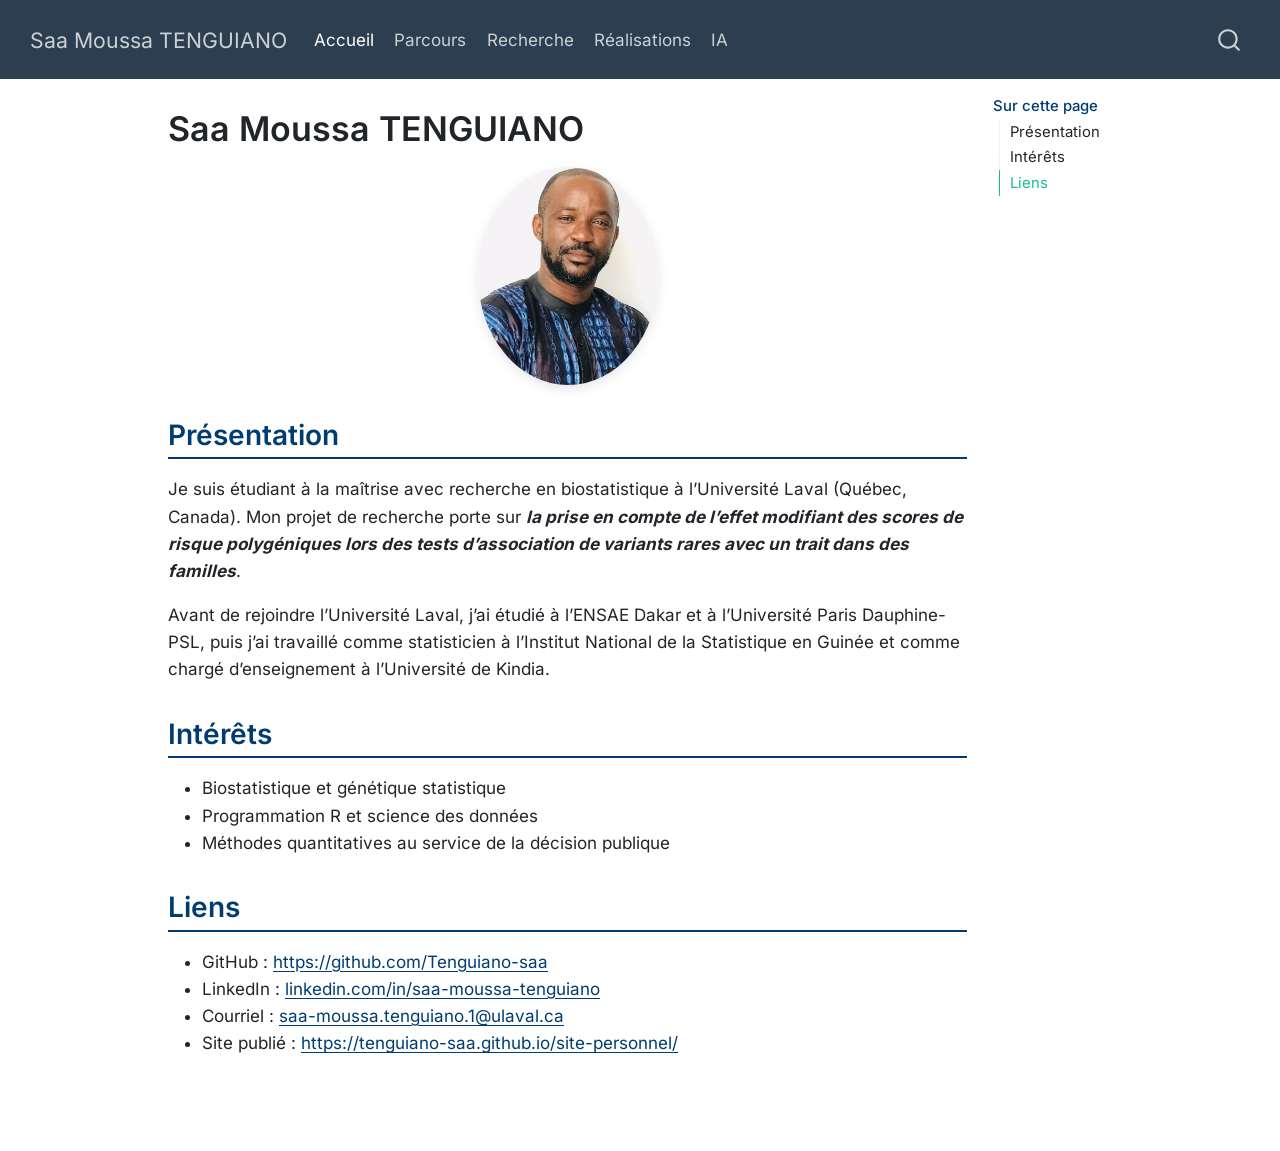
